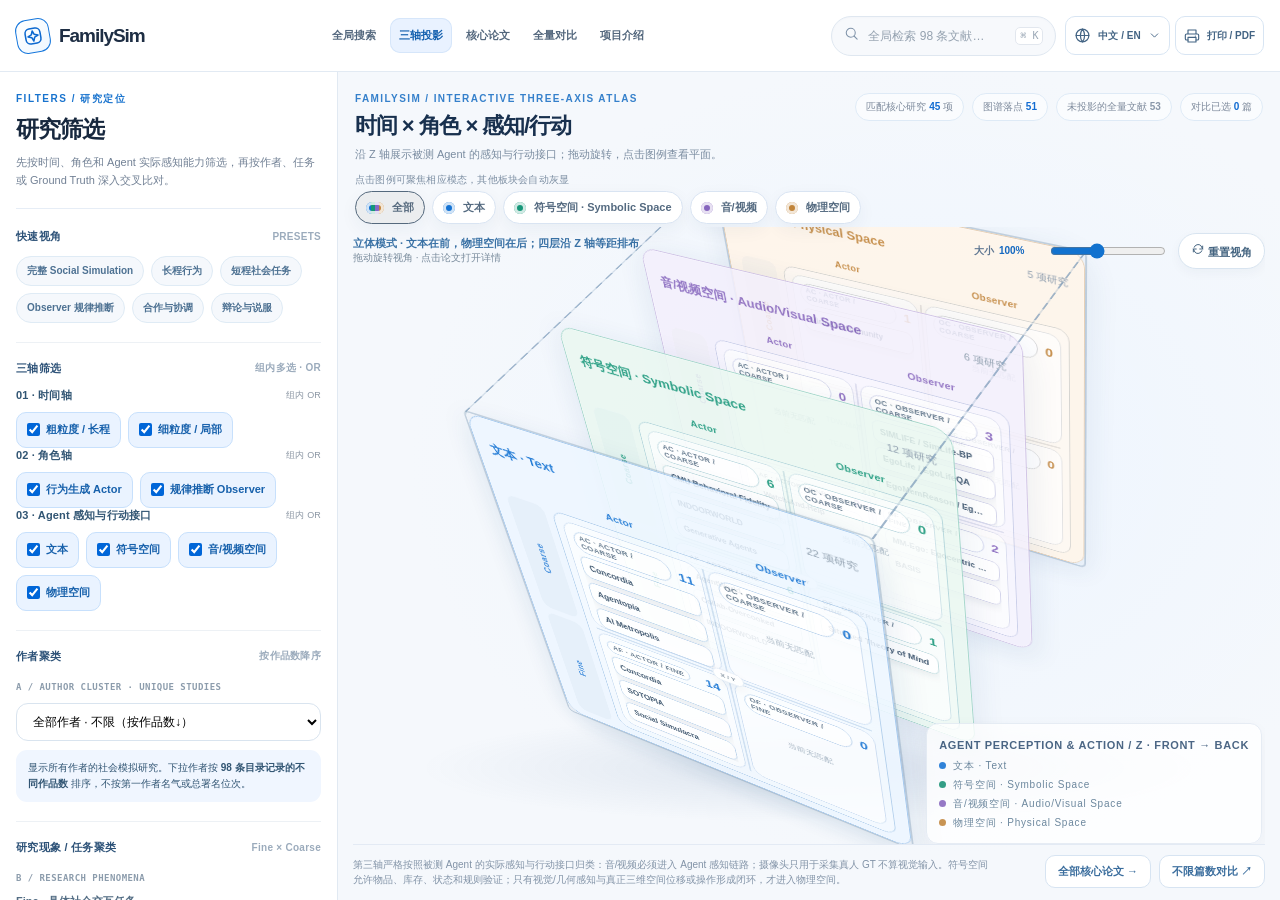
==== atlas/FamilySim_Research_Atlas_v1.0.html @ 8cab1ca6 "Publish literature atlas metadata and archived webpages" ====
<!doctype html><html lang="zh-CN"><head><meta charset="utf-8"><meta name="viewport" content="width=device-width,initial-scale=1"><meta name="description" content="FamilySim 三轴Social Simulation地图、98条文献、97条完整BibTeX、作者和任务聚类、层级对比"><title>FamilySim v1.0 · Social Simulation Three-Axis Atlas & Global Search</title><style>
:root{--bg:#f5f5f7;--paper:#fff;--ink:#17181b;--muted:#737d8b;--blue:#0066d8;--blueLight:#eaf3ff;--line:#e5eaf1;--deep:#142338;--green:#168f70;--violet:#8465bb;--amber:#c18131;--shadow:0 20px 70px rgba(24,42,76,.055);--radius:23px;--w:1240px}*{box-sizing:border-box}html{scroll-behavior:smooth}body{margin:0;color:var(--ink);background:var(--bg);font-family:-apple-system,BlinkMacSystemFont,'SF Pro Display','PingFang SC','Microsoft YaHei',Arial,sans-serif;-webkit-font-smoothing:antialiased}button,input,select{font:inherit}button{cursor:pointer}a{color:var(--blue);text-decoration:none}a:hover{text-decoration:underline}.wrap{max-width:var(--w);padding:0 26px;margin:auto}section{scroll-margin-top:85px}.navtop{height:69px;position:fixed;top:0;left:0;right:0;background:#fffffff0;backdrop-filter:blur(18px);border-bottom:1px solid #e7e9ee;z-index:60}.nav{max-width:1380px;padding:0 30px;height:100%;margin:auto;display:flex;align-items:center;gap:22px}.brand{font-size:19px;color:#1b2736;font-weight:760;letter-spacing:-.055em;display:flex;align-items:center;gap:10px;white-space:nowrap}.symbol{width:30px;height:30px;display:inline-grid;place-items:center;border:2px solid var(--blue);color:var(--blue);border-radius:10px;transform:rotate(-10deg);font-size:18px}.navlinks{display:flex;gap:22px;margin:auto}.navlinks a{font-size:12px;color:#677383;font-weight:650;white-space:nowrap}.navlinks a:hover{color:var(--blue)}.navbtn{border:1px solid #dce4ed;background:#fff;border-radius:24px;padding:10px 14px;font-size:12px;color:#476176;font-weight:700}.progress{position:absolute;bottom:0;height:2px;background:linear-gradient(90deg,var(--blue),#9a8cdb);width:0}.hero{padding:161px 0 90px;background:radial-gradient(ellipse 54% 78% at 86% 42%,#dbeaff,transparent 75%),linear-gradient(155deg,#fff,#f6f8fc 80%);overflow:hidden;position:relative}.hero:before{content:"";position:absolute;width:520px;height:520px;border:1px solid #c8dcf88c;border-radius:50%;right:-145px;top:65px;box-shadow:0 0 0 80px #dbe9fc2d,0 0 0 180px #dbe9fc17}.hero .wrap{position:relative;z-index:2}.eyebrow{font-size:11px;color:var(--blue);letter-spacing:.20em;font-weight:750;margin-bottom:28px;font-family:ui-monospace,Menlo,monospace}.eyebrow:before{content:"";display:inline-block;width:24px;height:1px;background:var(--blue);vertical-align:middle;margin-right:12px}h1{font-size:clamp(48px,6vw,79px);line-height:1.12;letter-spacing:-.067em;margin:0 0 26px;max-width:1000px}h1 span,h2 strong{color:var(--blue)}h2{font-size:clamp(32px,4vw,51px);letter-spacing:-.059em;line-height:1.18;margin:0 0 23px}h3{margin:0 0 10px;letter-spacing:-.03em}.lede{font-size:19px;color:#596474;line-height:1.9;max-width:810px}.heroactions{margin-top:31px;display:flex;align-items:center;gap:17px;flex-wrap:wrap}.primary{background:var(--blue);color:#fff!important;border:0;padding:13px 23px;border-radius:25px;font-size:13px;font-weight:700;display:inline-flex;align-items:center;gap:8px}.primary:hover{text-decoration:none;background:#0055af}.subLink{font-size:13px;font-weight:700}.chips{display:flex;gap:9px;flex-wrap:wrap;margin-top:60px}.pill{display:inline-block;background:#ffffffb8;border:1px solid #dfe6f0;border-radius:30px;padding:10px 13px;color:#69788c;font-size:11px}.pill b{color:#224367}.block{padding:100px 0}.kicker{font-size:11px;letter-spacing:.17em;color:var(--blue);font-weight:780;margin-bottom:22px}.intro{font-size:16px;line-height:1.9;color:#6b7582;max-width:980px;margin:0 0 34px}.cards3{display:grid;grid-template-columns:repeat(3,minmax(0,1fr));gap:17px}.card{background:#fff;border:1px solid #e7edf4;border-radius:23px;padding:29px;box-shadow:var(--shadow)}.card h3{font-size:20px}.card p{color:#687788;line-height:1.9;font-size:13px;margin:0}.card .big{font-size:37px;color:var(--blue);font-weight:760;letter-spacing:-.065em;margin-bottom:15px}.cap{font-size:11px;color:#8895a3;line-height:1.85}.notice{background:#eef5ff;border:1px solid #d8e8fb;padding:17px 20px;border-radius:14px;font-size:13px;color:#49617a;line-height:1.95}.notice b{color:#1d548b}.work{background:#fff;border:1px solid #e4eaf2;border-radius:24px;padding:24px;box-shadow:var(--shadow)}.toolbar{display:flex;gap:9px;flex-wrap:wrap;align-items:center}.smallbtn{background:#f0f6ff;color:#235d99;border:1px solid #dceaff;padding:9px 12px;border-radius:10px;font-size:11px;font-weight:750}.smallbtn:hover{background:#deedff}.smallbtn.selected{background:#e6f6ee;border-color:#bce7d3;color:#137751}.search{border:1px solid #d9e4ef;background:white;border-radius:12px;padding:12px 15px;min-width:180px;flex:1;color:#29435f;font-size:13px}.select{background:#fff;border:1px solid #d9e4ef;border-radius:12px;padding:11px;font-size:12px;max-width:260px}.controlRow{display:grid;grid-template-columns:repeat(3,minmax(0,1fr));gap:14px;margin:17px 0}.axisGroup{border:1px solid #e3e9f0;border-radius:16px;background:#fbfcff;padding:16px}.axisGroup h4{font-size:12px;color:#315573;letter-spacing:.015em;margin:0 0 12px;display:flex;justify-content:space-between;align-items:center}.axisGroup h4 small{font-weight:500;color:#8b96a3;font-size:10px}.checks{display:flex;flex-wrap:wrap;gap:8px}.checkLabel{display:inline-flex;align-items:center;gap:6px;border:1px solid #dfe8f1;background:#fff;border-radius:10px;padding:10px 11px;font-size:11px;color:#596b80;cursor:pointer;user-select:none;white-space:nowrap}.checkLabel:has(input:checked){background:#eaf3ff;color:#1761ac;border-color:#c7e0fc;font-weight:700}.checkLabel input{accent-color:var(--blue);margin:0}.tinyInfo{font-size:11px;color:#8292a2;line-height:1.8}.status{display:flex;flex-wrap:wrap;gap:19px;margin:14px 0;color:#7d8a9c;font-size:12px}.status b{color:var(--blue)}.matrixTitle{display:flex;justify-content:space-between;gap:15px;align-items:flex-end;flex-wrap:wrap;margin:32px 0 12px}.matrixTitle h3{font-size:21px;margin:0}.legend{font-size:11px;display:flex;gap:14px;flex-wrap:wrap;color:#748699}.mark{width:8px;height:8px;display:inline-block;border-radius:50%;vertical-align:middle;margin-right:5px}.modalityGrid{display:grid;grid-template-columns:repeat(3,minmax(0,1fr));gap:13px}.layer{background:#f8fbff;border:1px solid #e1eaf4;border-radius:18px;padding:13px;min-width:0}.layer[data-layer="text"]{--layerColor:#1372d3;--layerLight:#eaf4ff}.layer[data-layer="spatial"]{--layerColor:#179174;--layerLight:#eaf8f2}.layer[data-layer="av"]{--layerColor:#8665bd;--layerLight:#f1edfa}.layer.off{opacity:.38}.layerHead{display:flex;gap:12px;align-items:center;justify-content:space-between;margin:2px 1px 10px}.layerHead b{font-size:13px;color:#304b65}.layerHead small{font-size:10px;color:#8394a5}.board{display:grid;grid-template-columns:repeat(2,minmax(0,1fr));gap:8px}.cell{min-width:0;min-height:178px;border:1px solid #e3ebf5;border-radius:12px;background:#fff;padding:10px;display:flex;flex-direction:column;gap:6px;transition:.2s}.cell.muted{opacity:.32}.cellHead{display:flex;align-items:center;justify-content:space-between;gap:7px;margin-bottom:4px}.cellHead span{color:#75899d;font-size:10px;font-weight:700}.cellHead b{color:var(--layerColor);font-size:16px}.paperPills{display:flex;flex-wrap:wrap;gap:5px;align-content:flex-start}.paperDot{background:var(--layerLight);border:1px solid color-mix(in srgb,var(--layerColor) 18%,white);border-radius:8px;color:var(--layerColor);font-size:10px;padding:6px 8px;font-weight:700;max-width:100%;overflow:hidden;text-overflow:ellipsis;white-space:nowrap;text-align:left}.paperDot:hover{box-shadow:0 2px 9px #0001;filter:brightness(.96)}.moreDot{background:#f3f6fa;border:1px dashed #cfdae5;color:#6d8396}.cellEmpty{font-size:10px;color:#a2aebd;line-height:1.7;margin-top:19px;text-align:center}.axisFoot{color:#8b98a6;font-size:11px;line-height:1.85;margin-top:13px}.cardsGrid{display:grid;grid-template-columns:repeat(3,minmax(0,1fr));gap:13px;margin-top:20px}.paperCard{background:#fff;border:1px solid #e3eaf1;border-radius:17px;padding:20px;display:flex;flex-direction:column;gap:11px;min-width:0;transition:.2s}.paperCard:hover{border-color:#a4c7ee;transform:translateY(-2px);box-shadow:0 10px 28px #20416b0a}.paperCard h3{font-size:17px;line-height:1.4;overflow-wrap:anywhere;margin:0}.paperCard p{font-size:12px;color:#6d7c8a;line-height:1.85;margin:0}.paperTop{display:flex;justify-content:space-between;gap:10px;align-items:center}.venue{font-size:10px;color:#96a0ab}.tag{font-size:10px;border-radius:20px;padding:5px 9px;background:#e9f4ff;color:#1765b9;font-weight:710}.tag.green{background:#e8f7f0;color:#128665}.tag.purple{background:#f0ebfc;color:#7959af}.tag.grey{background:#f0f2f4;color:#7e8893}.tag.amber{background:#fff4e3;color:#986719}.tagLine{display:flex;flex-wrap:wrap;gap:6px}.paperMeta{font-size:11px;color:#617992;line-height:1.8}.cardActions{display:flex;gap:8px;flex-wrap:wrap;margin-top:auto;padding-top:12px;border-top:1px solid #ebf0f5}.empty{padding:29px;color:#8d99a6;text-align:center}.compareSlots{display:flex;flex-wrap:wrap;gap:8px;margin:15px 0}.slot{background:#eaf3ff;color:#1e65b4;font-size:11px;font-weight:700;padding:9px 12px;border-radius:20px}.slot button{border:0;background:transparent;font-size:14px;color:#1e65b4;padding:0 0 0 6px}.dimbar{display:flex;gap:7px;flex-wrap:wrap;margin:13px 0}.dimbar label{border:1px solid #e2e8ef;background:#fff;padding:9px;border-radius:9px;font-size:11px;color:#566878}.dimbar input{accent-color:var(--blue)}.scrollTable{overflow:auto;border:1px solid #e1eaf3;background:#fff;border-radius:17px;max-height:620px}.compareTable{border-collapse:separate;border-spacing:0;font-size:12px;line-height:1.9;min-width:100%}.compareTable th,.compareTable td{border-bottom:1px solid #e9edf4;border-right:1px solid #edf1f6;min-width:235px;max-width:350px;padding:15px;vertical-align:top;text-align:left;white-space:pre-wrap;overflow-wrap:anywhere}.compareTable th{background:#eff5ff;position:sticky;top:0;color:#1c5288;z-index:2}.compareTable th:first-child,.compareTable td:first-child{position:sticky;left:0;min-width:122px;max-width:140px;background:#f8fafd;color:#466078;font-weight:750;z-index:3}.compareTable th:first-child{z-index:5;background:#eaf2ff}.dark{background:#132031;color:#f6f9fe}.dark h2 strong{color:#87bfff}.dark .kicker{color:#83baff}.dark .intro{color:#aebed0}.darkGrid{display:grid;grid-template-columns:repeat(3,1fr);gap:15px}.darkBox{padding:27px;background:#1c2d42;border:1px solid #38516f;border-radius:19px}.darkBox h3{font-size:19px;color:#f0f8ff}.darkBox p{color:#b2c0d3;font-size:12px;line-height:1.95}.dark .notice{margin-top:21px;background:#1c3149;border-color:#385879;color:#d7e8ff}.dark .notice b{color:#d7edff}.footer{padding:28px 0 45px;border-top:1px solid #e1e6ec;color:#8391a0;font-size:11px;display:flex;justify-content:space-between;gap:20px}.modal{position:fixed;inset:0;z-index:100;display:none;align-items:center;justify-content:center;background:#102039bd;padding:18px}.modal.open{display:flex}.dialog{position:relative;width:min(920px,100%);max-height:90vh;overflow-y:auto;border-radius:23px;background:#fff;box-shadow:0 25px 90px #0004;padding:32px}.close{border:0;border-radius:50%;background:#eef3f9;width:39px;height:39px;position:sticky;top:0;float:right;z-index:2}.dialogHero{background:linear-gradient(135deg,#edf5ff,#fbfdff);border:1px solid #dbe9fb;padding:23px;border-radius:17px;margin:20px 0}.dialogHero h3{font-size:25px;line-height:1.4;max-width:740px}.dialogHero p{font-size:13px;color:#45627e;line-height:1.9;margin:0}.detailGrid{display:grid;grid-template-columns:repeat(2,minmax(0,1fr));gap:11px}.detailBox{border:1px solid #e5eaf1;background:#fafcff;border-radius:12px;padding:18px}.detailBox b{color:#2167a9;font-size:11px}.detailBox p{font-size:12px;color:#5b6d80;line-height:1.9;margin:7px 0 0;white-space:pre-line}.detailLinks{display:flex;gap:13px;flex-wrap:wrap;font-size:13px;font-weight:700;margin-top:22px}.rowline{display:flex;gap:8px;flex-wrap:wrap}.call{border-left:3px solid var(--blue);padding:13px 16px;background:#eff6ff;border-radius:0 10px 10px 0;line-height:1.85;font-size:13px;color:#355d85;margin:15px 0}.auxGrid{display:grid;grid-template-columns:repeat(4,minmax(0,1fr));gap:9px}.auxCard{border:1px solid #e0e7f0;background:#fff;border-radius:13px;padding:15px;text-align:left;min-width:0}.auxCard b{font-size:12px;color:#344d66;display:block;line-height:1.55}.auxCard small{font-size:10px;color:#8d99a6;line-height:1.6;display:block;margin-top:7px}.auxCard:hover{border-color:#a5c8f0;background:#f4f9ff}@media(max-width:1100px){.modalityGrid{grid-template-columns:1fr 1fr}.layer:last-child{grid-column:1 / -1}.cardsGrid{grid-template-columns:1fr 1fr}.auxGrid{grid-template-columns:repeat(3,1fr)}}@media(max-width:760px){.navlinks{display:none}.nav{padding:0 16px;gap:8px}.brand{font-size:17px}.navbtn{margin-left:auto;padding:8px 10px}.hero{padding:125px 0 70px}.lede{font-size:15px}.block{padding:68px 0}.wrap{padding:0 18px}.cards3,.controlRow,.darkGrid{grid-template-columns:1fr}.modalityGrid,.cardsGrid,.detailGrid{grid-template-columns:1fr}.layer:last-child{grid-column:auto}.auxGrid{grid-template-columns:1fr 1fr}.work{padding:15px}.cell{min-height:150px}.dialog{padding:19px}}@media(max-width:480px){.auxGrid{grid-template-columns:1fr}.board{gap:5px}.cell{padding:7px}.checkLabel{padding:9px 7px;font-size:10px}}@media print{.navtop,.heroactions,.toolbar,.controlRow,.cardActions,.dimbar,.modal,.auxGrid{display:none!important}.hero{padding:25px 0!important}.block{padding:23px 0!important}.work{box-shadow:none}.modalityGrid{grid-template-columns:repeat(3,1fr)}.cardsGrid{grid-template-columns:repeat(3,1fr)}.paperCard{break-inside:avoid}.scrollTable{max-height:none}body{-webkit-print-color-adjust:exact;print-color-adjust:exact}}

/* v2 — paper-specific misclassification / interpretation review */
.pitfallToggle{display:inline-flex;gap:7px;align-items:center;padding:10px 12px;border-radius:11px;font-size:11px;font-weight:740;background:#fff9ed;border:1px solid #efd9ad;color:#7a5925;cursor:pointer;user-select:none}.pitfallToggle input{accent-color:#b7852d}.pitfallCard{background:#fffcf6;border:1px solid #f1e4c7;border-left:3px solid #c69848;border-radius:11px;padding:12px 13px;line-height:1.7;font-size:11.5px;color:#775e38}.pitfallCard b{display:block;color:#946521;font-size:10.5px;letter-spacing:.01em;margin-bottom:5px}.pitfallCard .correct{margin-top:7px;padding-top:7px;border-top:1px dashed #ecdcbf;color:#4c7766}.pitfallCard .correct strong{color:#1c785b}.warnMark{font-size:11px;color:#a6741e;font-weight:800;margin-left:4px}.warnHeader{background:#fff9ed;border:1px solid #ebd8b6;padding:22px;border-radius:17px;margin:12px 0 20px}.warnHeader h4{margin:0 0 12px;font-size:13px;letter-spacing:.02em;color:#a16e19}.warnHeader .misread{font-size:13px;color:#755b36;line-height:1.88;margin-bottom:11px}.warnHeader .realread{font-size:13px;color:#276e56;line-height:1.9;border-top:1px solid #efdcbc;padding-top:10px}.warnHeader b{color:#825f27}.warnHeader .realread b{color:#216f51}.pitfallKey{font-size:10px;color:#9c752c;background:#fff3df;border:1px solid #ecd8b2;border-radius:7px;padding:5px 7px;display:inline-flex;align-items:center;font-weight:720}.paperDot.warnOn{border-style:dashed}.misclassGuide{margin-top:17px;padding:19px;border:1px solid #e9ddb9;background:#fffcf5;border-radius:15px}.misclassGuide h3{font-size:13px;color:#8d6325;margin:0 0 11px}.misclassGuide p{color:#826842;font-size:12px;line-height:1.9;margin:0}.riskRuleList{display:grid;grid-template-columns:repeat(3,minmax(0,1fr));gap:8px;margin:15px 0}.riskRule{background:#fff;border:1px solid #f1e4cc;padding:11px;border-radius:11px;color:#695a3a;font-size:11px;line-height:1.8}.riskRule b{display:block;color:#a06f2c;margin-bottom:5px}.riskDim{color:#a06f2c;font-size:10px;font-weight:700}.warnTiny{font-size:10px;color:#a6741e}.compareTable tr.warnRow td{background:#fffdf7;color:#836037}.is-quiet-warning .pitfallCard,.is-quiet-warning .warnHeader,.is-quiet-warning .warnMark,.is-quiet-warning .warnTiny{display:none!important}@media(max-width:850px){.riskRuleList{grid-template-columns:1fr}.pitfallToggle{width:100%}.warnHeader{padding:15px}}@media print{.pitfallToggle{display:none!important}.pitfallCard,.warnHeader{break-inside:avoid}}

/* V3 additions: visual DNA inherited from user reference atlas (SF-style light editorial + blue). */
.navsub{font-size:11px;font-weight:500;color:#98a6b5;letter-spacing:0}.heroMeta{margin-top:65px;display:flex;gap:10px;flex-wrap:wrap}.metaPill{font-size:11px;border:1px solid #e1e8f2;background:#ffffffbd;padding:10px 14px;color:#617389;border-radius:30px}.metaPill b{color:#1267c2}.hero h1{max-width:1090px}.eyetag{font:760 10px ui-monospace,Consolas,monospace;letter-spacing:.12em;color:#2676c6}.clusterRow{display:grid;grid-template-columns:1fr 1fr;gap:17px;margin:20px 0}.clusterPanel{border-radius:21px;background:linear-gradient(155deg,#fff,#f7fbff);border:1px solid #d9e7f6;padding:24px;min-width:0}.clusterPanel h3{font-size:20px;color:#203c5c;margin:9px 0 8px}.clusterPanel p{font-size:12px;line-height:1.8;color:#738295;margin:0 0 16px}.clusterHead{min-height:107px}.clusterPanel .wideSelect{width:100%;min-width:0;max-width:none}.clusterSummary{font-size:12px;line-height:1.65;color:#315573;margin:15px 0;background:#edf5ff;border-radius:11px;padding:12px 14px;min-height:52px}.authorItems{display:flex;flex-wrap:wrap;gap:7px;max-height:160px;overflow:auto}.authorChip{border:1px solid #d9e6f5;border-radius:12px;background:#fff;padding:9px 11px;font-size:11px;color:#386188;display:flex;align-items:center;gap:7px;line-height:1.5;text-align:left}.authorChip.mapEntry{background:#edf5ff;border-color:#c8ddf8;color:#185eaf}.authorChip small{color:#8e9aab}.authorChip:hover{border-color:#88b6ea;background:#f4f9ff}.taskSel{margin-bottom:12px}.taskSel label{font-size:11px;color:#46749f;font-weight:750;display:block;margin-bottom:8px}.taskSel select{width:100%;max-width:none}.clusterPanel .microHint{font-size:11px;color:#8993a3;line-height:1.7;margin:8px 0 12px}.topicSummary{display:flex;flex-wrap:wrap;gap:5px}.topicBadge{font-size:10px;font-weight:700;color:#366c9d;padding:6px 9px;background:#e7f2ff;border-radius:40px}.toolBarExtra{margin-top:13px}.work{overflow:visible}.modalityGrid{display:grid;grid-template-columns:repeat(2,minmax(0,1fr));gap:14px}.layer{min-width:0}.layer .layerHead{min-height:40px}.layer.off{opacity:.34}.cellHead{gap:8px}.paperPills{min-height:100px}.paperDot{max-width:100%;overflow:hidden;text-overflow:ellipsis}.authorMark{display:inline-block;color:#1168d0;font-size:9px;margin-left:3px}.emptyFilters{color:#8597aa;padding:20px}.libraryText{font-size:12px;line-height:1.8;color:#607183}.paperCard .authorMini{font-size:10px;color:#8090a3;white-space:nowrap;overflow:hidden;text-overflow:ellipsis;max-width:100%}.paperCard .topicMini{display:flex;gap:5px;flex-wrap:wrap}.paperCard .topicMini em{font-size:10px;color:#355f88;background:#f1f7ff;border-radius:8px;padding:4px 7px;font-style:normal}.paperCard .paperMeta{font-size:11px}.compareChooser{background:#fff;border:1px solid #dce5f2;border-radius:22px;padding:25px;box-shadow:var(--shadow)}.chooserIntro{display:flex;justify-content:space-between;align-items:center;gap:13px;margin-bottom:19px}.chooserIntro h3{margin:8px 0 0;font-size:21px}.counterBubble{font:750 10px ui-monospace,monospace;color:#356ba7;background:#eaf3ff;border-radius:18px;padding:8px 11px;white-space:nowrap}.cascadeGrid{display:grid;grid-template-columns:1.02fr 1.03fr 1.5fr;gap:12px}.cascadeUnit{background:#f8fbff;border:1px solid #e1ecf8;border-radius:15px;padding:14px;min-width:0}.cascadeUnit label{font-size:12px;font-weight:740;color:#355473;display:block;margin-bottom:10px}.cascadeUnit label span{color:#0e71d2;font-family:ui-monospace,monospace;padding-right:7px}.cascadeUnit select{width:100%;max-width:none;min-width:0}.chooserBottom{display:flex;gap:9px;margin:15px 0}.chooserBottom .search{min-width:120px;flex:1}.chooserBottom button{white-space:nowrap}.candidateList{display:grid;grid-template-columns:repeat(2,minmax(0,1fr));gap:9px;margin-top:15px;max-height:235px;overflow:auto}.candidate{display:flex;align-items:center;gap:10px;justify-content:space-between;border:1px solid #e5edf6;border-radius:12px;padding:12px 13px;background:#fafcff;min-width:0}.candidate:hover{border-color:#b7d5f9}.candidate b{font-size:11px;color:#2b435c;display:block;line-height:1.45}.candidate small{font-size:10px;color:#8494a3}.candidate button{flex:0 0 auto;white-space:nowrap}.candidate .taken{color:#1a8b70}.compareChooser .microHint{font-size:11px;color:#8a98a6;line-height:1.85;margin:12px 0 0}.compareSlots{margin:15px 0}.compareTable th:first-child{position:sticky;left:0;background:#eef5fd;z-index:3;min-width:150px}.compareTable td:first-child{position:sticky;left:0;background:#f7fbff;z-index:2;min-width:150px;font-weight:700;color:#31547a}.compareTable th{min-width:245px}.compareTable td{white-space:pre-line;min-width:245px}.compareTable .bibKey{font:600 10px ui-monospace,monospace;color:#6283a8}.notice{line-height:1.85}.footerline{padding:27px 0 55px;border-top:1px solid #e1e5eb;display:flex;gap:15px;justify-content:space-between;color:#8191a1;font-size:11px}.modalDialog .detailGrid{grid-template-columns:repeat(2,minmax(0,1fr))}.bibBox{border-radius:12px;background:#111f2f;color:#dceafa;font-size:10px;line-height:1.6;padding:17px;white-space:pre-wrap;word-break:break-word;max-height:245px;overflow:auto;margin-top:12px}.dialogHero h3{font-size:28px}.bibTop{display:flex;align-items:center;justify-content:space-between;gap:10px;margin-top:21px}.bibTop h4{margin:0;font-size:14px}.typeLabel{font-size:11px;font-weight:700;color:#3077ba}.topicInModal{display:flex;flex-wrap:wrap;gap:6px;margin:15px 0}.status b{color:#116bd1}#libraryGrid .paperCard{display:flex;flex-direction:column}.cardActions{margin-top:auto}.select:focus-visible,.search:focus-visible,button:focus-visible,a:focus-visible{outline:3px solid #a2c9ff;outline-offset:3px}.empty{padding:28px;color:#8a99aa;line-height:1.8;font-size:13px}.footerline span{text-align:right}.linkButton{background:transparent;border:none;color:#126cca;text-decoration:underline;font-size:11px;cursor:pointer}.miniClass{color:#6d87a1;font-size:11px}.noPlot{font-style:italic;color:#8997a7;font-size:11px}
@media (max-width:950px){.clusterRow{grid-template-columns:1fr}.clusterHead{min-height:0}.cascadeGrid{grid-template-columns:1fr}.candidateList{grid-template-columns:1fr}.navlinks{gap:9px}.navlinks a{font-size:11px}}
@media(max-width:750px){.modalityGrid{grid-template-columns:1fr}.clusterPanel{padding:17px}.compareChooser{padding:16px}.chooserBottom{flex-direction:column}.candidateList{max-height:370px}.heroMeta{margin-top:40px}.footerline{display:block}.footerline span{display:block;text-align:left;margin-top:10px}.navsub{display:none}.modalDialog .detailGrid{grid-template-columns:1fr}}
@media print{.clusterRow,.toolbar,.cascadeGrid,.chooserBottom,.candidateList,.cardActions,.navtop,.heroactions{display:none!important}.modalityGrid{grid-template-columns:repeat(2,1fr)}.layer,.paperCard,.card{break-inside:avoid}.work,.compareChooser{box-shadow:none!important}.compareTable th,.compareTable td{font-size:9px}}

/* v4 safeguards, accessibility and provenance */
.paperDot:focus-visible,.authorChip:focus-visible{outline:3px solid #82b5ef;outline-offset:2px}
.bibBox{tab-size:2}.axisFoot{line-height:1.85}.modalDialog{scrollbar-gutter:stable}
@media(max-width:700px){.compareTable th,.compareTable td{min-width:210px}.modalDialog{width:100%}}
</style><style id="atlas-dashboard-layout">/* FamilySim v1.0: App-shell, sidebar / cube workspace, global search. All data comes from v1.0 embedded JSON. */
:root{--appnav:72px;--sidebarWidth:360px;--appBlue:#176ccc}
html,body{height:100%;overflow:hidden}
body{background:#f3f6fa}
.navtop{height:var(--appnav);background:#fffffff4;backdrop-filter:blur(16px);border-bottom:1px solid #e2eaf3;z-index:90}
.navtop .nav{max-width:none;width:100%;padding:0 24px;gap:22px}
.navtop .brand{font-size:19px;letter-spacing:-.055em;gap:9px}
.navtop .navsub{color:#8393a4;font-size:11px;letter-spacing:0;font-weight:550}
.navtop .navlinks{margin:0 auto;display:flex;align-items:center;gap:5px;min-width:0}
.navtop .navlinks a{padding:11px 13px;border-radius:10px;transition:background .16s,color .16s;color:#53677d;font-size:12px;font-weight:700;text-decoration:none;white-space:nowrap}
.navtop .navlinks a:hover{background:#f2f6fb;color:#0e5fb8}
.navtop .navlinks a.active{background:#e9f2ff;color:#125fae;box-shadow:inset 0 0 0 1px #d6e6fa}
.navtop .progress{display:none}
.nav-search-shell{flex:0 1 275px;min-width:175px;height:40px;border:1px solid #dfE7f0;background:#f7f9fc;border-radius:21px;display:flex;align-items:center;gap:9px;padding:0 12px;transition:all .2s;box-shadow:inset 0 1px 2px #12345205}
.nav-search-shell:focus-within{background:white;box-shadow:0 0 0 4px rgba(23,108,204,.09);border-color:#9fc6f6}
.nav-search-symbol{font-size:16px;flex:0 0 auto;color:#8194aa}
#navGlobalSearch{appearance:none;border:0;background:transparent;outline:none;width:100%;font-size:12px;color:#233f5e;padding:0;min-width:0}
#navGlobalSearch::placeholder{color:#94a1af}
.search-shortcut{font-family:ui-monospace,Menlo,monospace;border:1px solid #e2e7ee;border-radius:5px;padding:2px 4px;line-height:1.2;font-size:10px;color:#9ba8b6;background:#fff;white-space:nowrap}
.navtop .navbtn{padding:9px 12px;white-space:nowrap;font-size:11px}
.appMain{height:calc(100dvh - var(--appnav));margin-top:var(--appnav);overflow:hidden;position:relative}
.appMain>section,.appMain>.appPage{display:none!important}
.appMain>.appPage.activePage{display:block!important;height:100%;min-height:0;overflow-y:auto;scrollbar-width:thin;scrollbar-color:#cbd9e9 transparent}
.appMain>#atlas.activePage{display:grid!important;grid-template-columns:minmax(320px,var(--sidebarWidth)) minmax(0,1fr);overflow:hidden;padding:0!important;margin:0!important;background:#f5f8fc!important}
.appMain #atlas>.wrap{max-width:none;padding:0;margin:0}
#atlas .atlasSidebar{min-height:0;overflow-y:auto;overscroll-behavior:contain;background:#fff;border-right:1px solid #e1e9f2;padding:23px 22px 32px;scrollbar-color:#d2deeb transparent;scrollbar-width:thin;position:relative;z-index:3}
#atlas .sidebarIntro{border-bottom:1px solid #e6edf6;padding-bottom:18px;margin-bottom:20px}
#atlas .sidebarEyebrow{font-size:10px;letter-spacing:.15em;font-weight:850;color:#1873ce;margin-bottom:10px}
#atlas .sidebarIntro h2{font-size:23px;line-height:1.2;letter-spacing:-.04em;margin:0 0 9px;color:#17283e}
#atlas .sidebarIntro p{color:#728195;line-height:1.7;font-size:11px;margin:0}
#atlas .filterGroup{padding:0 0 19px;margin:0 0 18px;border-bottom:1px solid #edf1f5;min-width:0}
#atlas .filterGroup h3{font-size:11px;text-transform:none;letter-spacing:.025em;color:#2d5278;font-weight:830;margin:0 0 12px;display:flex;justify-content:space-between;gap:8px;align-items:center}
#atlas .filterGroup h3 span{color:#9babbc;font-weight:650;font-size:10px}
#atlas .axisGroup{padding:0;background:transparent;border:0;border-radius:0;min-width:0;margin:0}
#atlas .axisGroup h4{margin-bottom:9px;font-size:11px;font-weight:800}
#atlas .axisGroup h4 small{font-size:9px}
#atlas .controlRow{display:flex;flex-direction:column;gap:18px;margin:0}
#atlas .checks{gap:7px}
#atlas .checkLabel{padding:9px 10px;white-space:normal;font-size:11px;border-radius:10px;line-height:1.45}
#atlas .filterGroup .select,#atlas .filterGroup .search{width:100%;min-width:0;max-width:none;padding:10px 12px;font-size:12px}
#atlas .atlasSidebar .clusterPanel,#atlas .atlasSidebar .taskPanel{padding:0!important;background:transparent;border:0;border-radius:0;box-shadow:none}
#atlas .atlasSidebar .clusterHead{min-height:0;margin:0 0 9px}
#atlas .atlasSidebar .clusterHead h3,#atlas .atlasSidebar .clusterHead p{display:none}
#atlas .atlasSidebar .clusterHead .eyetag{color:#8c9cac;letter-spacing:.05em;font-size:9px}
#atlas .atlasSidebar #authorSummary{font-size:10px;line-height:1.6;min-height:0;background:#f0f6ff;margin:9px 0 0;padding:10px 12px}
#atlas .atlasSidebar #authorItems{display:none}
#atlas .atlasSidebar .taskSel{margin:0 0 12px}
#atlas .atlasSidebar .taskSel label{color:#536d84;font-size:11px;font-weight:700;display:block;margin-bottom:6px}
#atlas .atlasSidebar #topicSummary{font-size:10px;line-height:1.6}
#atlas .atlasSidebar .microHint{margin:4px 0 8px;font-size:10px;line-height:1.65;color:#8b9bad}
#atlas .sidePresets{display:flex;flex-wrap:wrap;gap:7px}
#atlas .sidePresets .smallbtn{background:#f5f8fc;color:#4d7192;border-color:#dfebf5;font-size:10px;padding:7px 10px;border-radius:999px}
#atlas .sidePresets .smallbtn:hover{background:#e9f3ff;color:#1465b8}
#atlas .sidebarBottom{display:flex;gap:9px;flex-direction:column;align-items:stretch}
#atlas .sidebarBottom .pitfallToggle{font-size:11px;color:#627a90}
#atlas .sidebarSearch{display:flex;gap:8px}
#atlas .sidebarSearch .search{flex:1}
#atlas .sideFooter{font-size:10px;color:#98a5b3;line-height:1.8;margin-top:10px}
#atlas .sideCompactButton{width:100%;border:1px dashed #caddeb;background:#f8fbff;color:#54728e;font-size:11px;padding:9px;border-radius:11px;font-weight:750;cursor:pointer}
#atlas .advancedInner{margin-top:14px}
#atlas .atlasViewer{display:flex;flex-direction:column;min-width:0;min-height:0;padding:20px 24px 15px;position:relative;overflow:hidden;background:radial-gradient(ellipse 70% 63% at 61% 47%,#edf5ff,transparent 76%),#f5f8fc}
#atlas .viewerHeader{display:flex;align-items:flex-start;justify-content:space-between;gap:12px;flex-wrap:wrap;z-index:8;position:relative;padding:2px 2px 10px}
#atlas .viewerTitle .sidebarEyebrow{font-size:10px;color:#3580cb;font-weight:850;letter-spacing:.14em;margin-bottom:9px}
#atlas .viewerTitle h2{font-size:22px;letter-spacing:-.05em;line-height:1.15;margin:0 0 8px;color:#18304e;font-weight:780}
#atlas .viewerTitle p{margin:0;color:#7a8ca0;font-size:11px;line-height:1.55}
#atlas .viewerHeader .status{margin:0;gap:8px}
#atlas .viewerHeader .status span{border:1px solid #deeaf6;background:#fff8;font-size:10px;border-radius:999px;padding:6px 10px;white-space:nowrap}
#atlas .viewerHeader .status #outside{color:#8a98aa}
#atlas .viewerSub{display:flex;gap:10px;align-items:center;justify-content:space-between;flex-wrap:wrap;margin:0 2px 3px;position:relative;z-index:7}
#atlas .viewerSub .matrixTitle{margin:0;display:flex;gap:8px;align-items:center}
#atlas .viewerSub .matrixTitle h3{display:none}
#atlas .legendWrap{align-items:flex-start!important;gap:4px}
#atlas .legendHint{font-size:10px}
#atlas .legend{gap:7px}
#atlas .legendBtn{padding:8px 10px;font-size:11px}
#atlas .appCubeMain{flex:1;min-height:0;overflow:hidden;display:flex;flex-direction:column}
#atlas #layers{flex:1;min-height:0;margin:0!important}
#atlas #layers .cubeStage{height:100%;min-height:0!important;display:flex;flex-direction:column}
#atlas #layers .cubeStage.flat{min-height:0!important}
#atlas #layers .cubeViewport,#atlas #layers .flat .cubeViewport{height:auto!important;flex:1;min-height:0}
#atlas #layers .cubeOrbit{--cube-size:min(505px, 43vw, calc(100dvh - 280px));top:50%}
#atlas #layers .flat .cubeOrbit{--cube-size:min(625px, 47vw, calc(100dvh - 255px));top:50%}
#atlas #layers .flat.isSettled .cubeOrbit{top:calc(50% - var(--cube-size)/2)!important}
#atlas #layers .cubeFloor{bottom:4px;height:120px}
#atlas #layers .stageCaption{padding:5px 0 7px;min-height:49px}
#atlas #layers .stageState{font-size:11px}
#atlas #layers .stageInstruction{font-size:10px}
#atlas #layers .zHint{bottom:0;right:3px;opacity:.86}
#atlas .viewerFoot{border-top:1px solid #e3eaf4;padding:10px 0 0;display:flex;align-items:center;justify-content:space-between;flex-wrap:wrap;gap:10px;position:relative;z-index:6}
#atlas .viewerFoot .axisFoot{font-size:10px;color:#8293a7;line-height:1.5;margin:0;max-width:66%}
#atlas .viewerFoot .viewerLinks{display:flex;gap:8px}
#atlas .viewerFoot button{font-size:11px;border:1px solid #d7e4f2;background:#fff;padding:8px 12px;border-radius:10px;color:#3a6d9d;cursor:pointer;font-weight:750}
#atlas .viewerFoot button:hover{background:#eaf4ff}
#atlas .mobileFilterTrigger,#atlas .closeSidebar,#sidebarBackdrop{display:none}
/* Secondary pages scroll within their individual view, not along a single document. */
.appMain>.appPage:not(#atlas){padding:0 0 45px!important;min-height:0}
.appMain>.appPage:not(#atlas)>.wrap{max-width:1340px;padding:43px 30px 65px}
.appMain>.appPage:not(#atlas) h2{font-size:clamp(32px,4vw,49px);line-height:1.2;letter-spacing:-.055em}
.appMain>.appPage:not(#atlas) .intro{max-width:960px;font-size:15px}
.appMain>#overview{padding:0!important}
.appMain>#overview .wrap{max-width:1160px;padding:70px 30px}
#overview .heroactions a{font-size:13px}
.appMain .pageTopMini{margin-bottom:10px;font-size:11px;color:#2774c5;letter-spacing:.14em;font-weight:800}
/* Search: large, Google-like central input and information-dense but quiet result cards. */
#globalSearch{background:radial-gradient(ellipse 56% 44% at 50% 0%,#e7f1ff,transparent),#f7f9fc;padding:0!important}
#globalSearch>.searchContainer{max-width:1140px;margin:auto;padding:clamp(38px,8vh,90px) 24px 85px}
.globalHero{text-align:center;max-width:880px;margin:0 auto 25px;transition:margin .2s}
.globalWordmark{font-weight:800;font-size:clamp(36px,5vw,60px);letter-spacing:-.07em;line-height:1.2;color:#162a42}
.globalWordmark span{color:#1b75cf}
.globalHero p{color:#7c8da0;line-height:1.85;font-size:14px;max-width:650px;margin:12px auto 0}
.globalInputRow{margin:25px auto 10px;display:flex;align-items:center;gap:12px;height:65px;border-radius:999px;background:#fff;border:1px solid #dae5f2;box-shadow:0 13px 45px rgba(31,70,117,.1);padding:0 17px 0 22px;max-width:850px;transition:.18s}
.globalInputRow:focus-within{border-color:#a3c9f5;box-shadow:0 15px 50px rgba(31,87,146,.15)}
.globalInputRow .gicon{font-size:20px;color:#8ca2b9}
#globalInput{flex:1;min-width:0;border:0;outline:none;background:transparent;color:#203a54;font-size:16px;padding:0}
#globalInput::placeholder{color:#a4afbd}
#clearGlobal{border:0;background:transparent;color:#a2afbd;padding:7px 10px;font-size:21px;cursor:pointer}
#searchSubmit{border:0;background:#1370d3;color:white;border-radius:999px;font-size:12px;font-weight:750;padding:12px 19px;cursor:pointer}
#searchSubmit:hover{background:#0a5db6}
.searchScopeHint{margin:14px auto 0;font-size:11px;color:#96a4b4;line-height:1.6}
.searchSuggestion{display:flex;align-items:center;gap:9px;justify-content:center;flex-wrap:wrap;margin:23px auto 8px}
.searchSuggestion button{background:#fff;color:#63809f;border:1px solid #dfE8f2;font-size:11px;border-radius:999px;padding:9px 14px;font-weight:700;cursor:pointer;box-shadow:0 4px 12px #14385907}
.searchSuggestion button:hover{background:#ebf4ff;color:#1a6abc}
#globalSearch.hasQuery .searchContainer{padding-top:30px}
#globalSearch.hasQuery .globalWordmark{font-size:30px}
#globalSearch.hasQuery .globalHero p{display:none}
#globalSearch.hasQuery .globalInputRow{height:57px;margin-top:17px}
#globalSearch.hasQuery .searchSuggestion{margin-top:15px}
.searchResultsHeading{display:flex;gap:15px;justify-content:space-between;align-items:center;flex-wrap:wrap;max-width:1040px;margin:28px auto 16px}
.searchResultsHeading strong{font-size:15px;color:#30475f}
.searchResultsHeading small{font-size:11px;color:#8798ab}
.searchFacetBar{display:flex;gap:7px;flex-wrap:wrap;align-items:center}
.searchFacet{border:1px solid #d8e4ef;color:#5b738e;background:#fff;border-radius:999px;padding:8px 12px;font-size:11px;cursor:pointer;font-weight:700}
.searchFacet.active{border-color:#a6c9f4;background:#eaf3ff;color:#1668bd}
.searchGrid{max-width:1040px;display:grid;grid-template-columns:repeat(2,minmax(0,1fr));gap:15px;margin:0 auto}
.searchPaper{background:#fff;border:1px solid #e3ebf4;border-radius:20px;padding:22px 24px;box-shadow:0 8px 29px rgba(36,71,103,.035);display:flex;flex-direction:column;gap:12px;min-width:0;transition:.2s}
.searchPaper:hover{border-color:#a9cbf5;box-shadow:0 13px 34px rgba(36,71,103,.085);transform:translateY(-2px)}
.searchPaperTop{display:flex;align-items:center;gap:8px;flex-wrap:wrap;font-size:10px;color:#8b9aab}
.searchPill{font-size:10px;background:#edf4ff;color:#2168b5;border-radius:999px;padding:5px 9px;font-weight:800}
.searchPill.outside{background:#f1f2f5;color:#667687}
.searchPaper h3{font-size:16px!important;line-height:1.48;letter-spacing:-.02em;color:#1e334b;margin:0;overflow-wrap:anywhere}
.searchPaper .displayName{font-size:11px;color:#3877b2;font-weight:750;margin-top:-6px}
.searchPaper .byline{font-size:11px;color:#75899d;line-height:1.7}
.searchSnippet{font-size:12px;line-height:1.8;color:#64788e;overflow-wrap:anywhere;margin:0;background:#f7faff;border-radius:11px;padding:11px 12px;flex:1}
.searchSnippet strong{font-size:10px;color:#2263a6;margin-right:7px}
.searchPaper mark{background:#ffedb1;color:#5b4617;padding:0 2px;border-radius:3px}
.searchActions{display:flex;gap:9px;align-items:center;border-top:1px solid #eff2f6;padding-top:13px}
.searchActions button{padding:9px 13px;font-size:11px;font-weight:800;border-radius:9px;cursor:pointer}
.searchDetail{border:0;background:#eaf4ff;color:#155fb1}
.searchAdd{border:1px solid #dce7f2;background:#fff;color:#59728d}
.searchAdd.taken{color:#138260;background:#eaf9f2;border-color:#caebdf}
.searchEmpty{max-width:700px;text-align:center;margin:48px auto;color:#7c8fa3;background:#fff;padding:28px;border-radius:17px;border:1px solid #e4ebf3;font-size:13px;line-height:1.8}
.searchFooter{text-align:center;color:#9caab9;font-size:10px;line-height:2;margin-top:26px}
#globalSearch .searchResultsHeading{scroll-margin-top:80px}
/* Secondary page meta labels. */
#compare .compareTable{min-width:850px}
#notes .wrap{padding-bottom:100px}
@media(max-width:1310px){:root{--sidebarWidth:338px}.navtop .nav{gap:12px;padding:0 16px}.navtop .navlinks a{padding:10px 9px;font-size:11px}.nav-search-shell{flex-basis:225px;min-width:165px}.navsub{display:none}#atlas .atlasSidebar{padding:20px 16px 24px}#atlas .atlasViewer{padding:19px 15px 12px}#atlas #layers .cubeOrbit{--cube-size:min(470px,41vw,calc(100dvh - 280px))}#atlas #layers .flat .cubeOrbit{--cube-size:min(580px,45vw,calc(100dvh - 255px))}}
@media(max-width:1080px){.navtop .navlinks{gap:2px}.navtop .navlinks a{font-size:10px;padding:9px 7px}.nav-search-shell{min-width:150px;flex-basis:190px}.search-shortcut{display:none}#atlas .atlasViewer .viewerTitle h2{font-size:19px}#atlas .viewerHeader .status span{font-size:9px;padding:5px 8px}#atlas .legendBtn{font-size:10px;padding:7px 8px}}
@media(max-width:900px){:root{--appnav:111px}.navtop .nav{height:100%;display:grid;grid-template-columns:1fr minmax(160px,1fr) auto;grid-template-rows:61px 50px;gap:0 10px;padding:0 12px}.navtop .brand{grid-column:1;grid-row:1}.navtop .navbtn{grid-column:3;grid-row:1}.navtop .navlinks{grid-column:1 / -1;grid-row:2;justify-content:flex-start;overflow-x:auto;width:100%;padding-bottom:4px;scrollbar-width:none}.navtop .navlinks::-webkit-scrollbar{display:none}.navtop .navlinks a{font-size:11px;padding:9px 13px}.nav-search-shell{grid-column:2;grid-row:1;width:100%;min-width:0;flex-basis:auto}#atlas.appPage.activePage{display:block!important}#atlas .atlasSidebar{position:fixed;top:var(--appnav);bottom:0;left:0;width:min(378px,90vw);max-width:90vw;transform:translateX(-105%);transition:transform .3s ease;z-index:93;box-shadow:18px 0 80px rgba(18,45,82,.12);padding:20px 20px 30px}#atlas.filterOpen .atlasSidebar{transform:none}#atlas .atlasViewer{height:100%;min-height:0;padding:17px 18px 12px}#atlas .mobileFilterTrigger{display:inline-flex;align-items:center;gap:6px;border:1px solid #d3e3f6;border-radius:10px;background:white;padding:9px 13px;color:#2167aa;font-weight:760;font-size:11px;cursor:pointer}#atlas .closeSidebar{display:inline-flex;margin:0 0 14px;border:0;background:#eff5fc;border-radius:9px;color:#527292;font-size:12px;padding:9px 11px;cursor:pointer;font-weight:750}#sidebarBackdrop{display:block;position:fixed;inset:var(--appnav) 0 0;background:rgba(11,26,42,.42);z-index:92;opacity:0;visibility:hidden;pointer-events:none;transition:opacity .3s}#atlas.filterOpen~#sidebarBackdrop{opacity:1;visibility:visible;pointer-events:auto}#atlas #layers .cubeOrbit{--cube-size:min(465px,50vw,calc(100dvh - 360px))}#atlas #layers .flat .cubeOrbit{--cube-size:min(625px,70vw,calc(100dvh - 300px))}.searchGrid{grid-template-columns:1fr 1fr}}
@media(max-width:620px){:root{--appnav:110px}.navtop .nav{grid-template-columns:1fr minmax(130px,1fr) auto;column-gap:5px}.navtop .brand{font-size:15px}.navtop .symbol{height:26px;width:26px;font-size:15px}.navtop .navbtn{font-size:10px;padding:8px 9px}.navtop .navlinks a{font-size:10px}.nav-search-shell{height:36px;padding:0 9px}#navGlobalSearch{font-size:11px}#atlas .viewerHeader{gap:7px}#atlas .viewerTitle h2{font-size:18px}#atlas .viewerTitle p{display:none}#atlas .viewerSub{gap:7px}#atlas .legendBtn{padding:7px 9px}#atlas .legendWrap .legendHint{display:none}#atlas .viewerHeader .status{width:100%}#atlas .viewerFoot .axisFoot{max-width:none}#atlas .viewerFoot{gap:6px;padding-top:6px}#atlas .viewerFoot .viewerLinks{width:100%}#atlas #layers .cubeOrbit{--cube-size:min(260px,58vw,calc(100dvh - 390px))}#atlas #layers .flat .cubeOrbit{--cube-size:min(420px,calc(100vw - 42px),calc(100dvh - 340px))}#atlas #layers .zHint{display:none!important}#atlas #layers .cubeFloor{display:none}#atlas #layers .stageInstruction{font-size:9px}#globalSearch>.searchContainer{padding:42px 16px 80px}#globalSearch.hasQuery .searchContainer{padding-top:22px}.globalInputRow{height:58px;padding:0 12px 0 17px;gap:7px}#globalInput{font-size:14px}#searchSubmit{padding:10px 12px}.searchGrid{grid-template-columns:1fr}.searchPaper{padding:18px 19px}.searchResultsHeading{margin-top:21px}.appMain>.appPage:not(#atlas)>.wrap{padding:30px 17px 60px}.appMain>.appPage:not(#atlas) h2{font-size:32px}}
@media(prefers-reduced-motion:reduce){.navtop .navlinks a,#atlas .atlasSidebar,.searchPaper,#sidebarBackdrop{transition:none!important}}
@media print{html,body{height:auto;overflow:visible}.navtop,.nav-search-shell,#sidebarBackdrop{display:none!important}.appMain{height:auto;overflow:visible;margin-top:0}.appMain>.appPage:not(.activePage){display:none!important}.appMain>#atlas.activePage{display:block!important}#atlas .atlasSidebar{display:none}#atlas .atlasViewer{overflow:visible;height:auto}#atlas .appCubeMain{height:570px;overflow:visible}#globalSearch .searchGrid{grid-template-columns:repeat(2,1fr)}}
/* Prevent collapsing main margin into the root viewport; keep fixed nav visible. */
body{display:flow-root}
body>footer,.footerline{display:none!important}
/* Keep the slanted front sheet and the focused 2D sheet fully visible within the viewer. */
@media(min-width:901px){
 #atlas #layers .cubeOrbit{--cube-size:min(480px,37vw,max(300px,calc(100dvh - 540px)));top:47%}
 #atlas #layers .flat .cubeOrbit{--cube-size:min(560px,44vw,max(380px,calc(100dvh - 390px)));top:50%}
 #atlas #layers .flat.isSettled .cubeOrbit{top:calc(50% - var(--cube-size)/2)!important}
}
/* Short laptop windows: don't cut off the front sheet behind the footer. */
@media(min-width:901px){
 #atlas #layers .cubeOrbit{--cube-size:min(480px,37vw,max(245px,calc(100dvh - 540px)));top:44%}
}
@media(max-height:820px){
 #atlas .viewerTitle p{display:none}
 #atlas .viewerHeader{padding-bottom:6px}
 #atlas .viewerHeader .status span:nth-child(2),#atlas .viewerHeader .status span:nth-child(3){display:none}
 #atlas .viewerSub .legendHint{display:none}
 #atlas #layers .stageCaption{padding:3px 0;min-height:42px}
}
@media(min-width:621px) and (max-width:900px){
 #atlas #layers .cubeOrbit{--cube-size:min(355px,42vw,calc(100dvh - 475px));top:45%}
 #atlas #layers .flat .cubeOrbit{--cube-size:min(540px,60vw,calc(100dvh - 400px));top:50%}
}

#atlas #layers .cubeOrbit{top:50%}
/* v1.0 · selected quick presets — yellow distinguishes them from blue atlas modality legend. */
#atlas .sidePresets .smallbtn.presetActive,
#atlas .sidePresets .smallbtn.presetActive:hover{
 background:linear-gradient(180deg,#fff0ac,#ffdf68)!important;
 border:1px solid #e0ad25!important;color:#78510a!important;
 box-shadow:0 3px 12px rgba(199,140,27,.17),inset 0 0 0 1px rgba(255,255,255,.6)!important;
 font-weight:850;
}
#atlas .sidePresets .smallbtn.presetActive::before{content:'✓';font-weight:900;margin-right:5px;color:#a16a00}
#atlas .sidePresets .smallbtn:focus-visible{outline:3px solid #d49b1a;outline-offset:2px}
/* v1.0 · zoom lives with reset control, not the comparison toolbar. */
#atlas #layers .viewControls{display:flex;align-items:center;gap:10px;flex-wrap:wrap}
#atlas #layers .cubeSizeLabel{font-size:10px;color:#5e7691;font-weight:780;white-space:nowrap;display:inline-flex;gap:5px;align-items:center}
#atlas #layers .cubeSizeOutput{font-size:10px;color:#1468c0;font-variant-numeric:tabular-nums;min-width:32px}
#atlas #layers .cubeSizeRange{width:116px;cursor:pointer;accent-color:#217bce;min-width:72px;max-width:150px}
#atlas #layers .cubeSizeRange:disabled{opacity:.38;cursor:default}
#atlas #layers .cubeOrbit{will-change:transform}
#atlas .viewerFoot .axisFoot{max-width:70%}
/* Entire project introduction: hero, taxonomy and research limitations on one scrollable page. */
.appMain>#overview.activePage{background:#f6f9fe;scroll-behavior:smooth}
.appMain>#overview .projectHero{padding:90px 0 70px;min-height:580px;display:block}
.appMain>#overview .projectHero>.wrap{max-width:1140px;margin:auto;padding:0 30px}
.appMain>#overview>section.block{display:block;padding:80px 0;scroll-margin-top:0}
.appMain>#overview>section.block>.wrap{max-width:1280px;margin:auto;padding:0 30px}
.appMain>#overview>section.block:nth-of-type(2){background:#fff}
.appMain>#overview>section.block:nth-of-type(3){background:#f5f8fc}
.appMain>#overview .misclassGuide{max-width:100%}
/* Many comparison papers: horizontal scroll stays inside one bordered panel; sticky row names. */
#compare .scrollTable{overflow-x:auto!important;overflow-y:auto;max-width:100%;scrollbar-width:auto;scrollbar-color:#96b9df #edf4fc;}
#compare .scrollTable::-webkit-scrollbar{height:13px;width:10px}
#compare .scrollTable::-webkit-scrollbar-track{background:#edf4fc}
#compare .scrollTable::-webkit-scrollbar-thumb{border-radius:12px;background:#a6c2df;border:2px solid #edf4fc}
#compare .compareTable{min-width:100%;width:max-content!important;table-layout:fixed}
#compare .compareTable th:not(:first-child),#compare .compareTable td:not(:first-child){width:270px;min-width:270px;max-width:270px}
#compare .compareTable th:first-child,#compare .compareTable td:first-child{width:165px;min-width:165px;max-width:165px}
#compare .compareGuide{font-size:12px;color:#63809d;margin:12px 0 0;display:flex;gap:10px;flex-wrap:wrap;align-items:center}
#compare #compareCount{border-radius:999px;padding:6px 10px;background:#e6f1ff;color:#236cb6;font-weight:750}
@media(max-width:1080px){#atlas #layers .cubeSizeRange{width:92px}#atlas #layers .viewControls{gap:6px}}
@media(max-width:620px){#atlas #layers .cubeSizeRange{width:82px}#atlas #layers .cubeSizeLabel{font-size:9px}#atlas #layers .viewControls{gap:4px}}
</style></head><body><header class="navtop"><div class="nav"><a class="brand" href="#top"><span class="symbol">✧</span>FamilySim <span class="navsub">/ Literature Atlas v8</span></a><nav class="navlinks"><a href="#definition">三轴定义</a><a href="#atlas">核心 Social Simulation 三轴投影</a><a href="#library">专题卡片</a><a href="#compare">全量层级对比</a><a href="#notes">分类边界</a></nav><button class="navbtn" id="print">↗ 打印 / PDF</button></div><div class="progress" id="progress"></div></header>
<main>
<section id="top" class="hero"><div class="wrap"><div class="eyebrow">FAMILYSIM · SOCIAL SIMULATION RESEARCH ATLAS / 2026.10.24</div><h1>从三维定位到<br><span>作者 × 任务 × 文献谱系。</span></h1><p class="lede">依据最新 Project JSON / BibTeX，将 <strong>Social Simulation 核心研究</strong> 与数据集、3D 场景、具身任务及工程方法清晰分开。核心三轴交叉探索，外围资源全量纳入层级对比。</p><div class="heroactions"><a class="primary" href="#atlas">探索三维视图 ↗</a><a href="#compare">进入全量对比 →</a></div><div class="heroMeta"><span class="metaPill"><b id="countAll">98</b> 条文献</span><span class="metaPill"><b id="countMap">—</b> 项核心投影</span><span class="metaPill">作者动态聚类</span><span class="metaPill">9 个一级文献门类</span><span class="metaPill">本地单文件 · 离线可用</span></div></div></section>
<section id="definition" class="block"><div class="wrap"><div class="kicker">01 / TAXONOMY & ELIGIBILITY</div><h2>先判断研究对象，<br><strong>再决定它能否进入三轴。</strong></h2><p class="intro">不是任何“Agent”、3D画面、长程数据都属于 Social Simulation。地图只收录<strong>社会角色行为生成 / 人机社会协作 / 从行为证据推断人的活动规律</strong>；其余文献保持原始出处，进入完整 BibTeX 对比体系。</p><div class="cards3"><div class="card"><div class="big">T</div><h3>Temporal · 时间</h3><p><strong>粗粒度</strong>：生活节律、跨天行为、人口与关系变化（或其模拟机制）。<br><strong>细粒度</strong>：局部行为/任务预测、合作竞争、说服、心智推断、话语时机。<br><span class="cap">以研究目标和指标定位，不以运行轮数定位。</span></p></div><div class="card"><div class="big">R</div><h3>Role · 角色</h3><p><strong>Actor</strong> 生成角色行为并评估其结果。<br><strong>Observer</strong> 从他人的轨迹、视频或事件信息推断规律。<br><span class="cap">只提供数据、渲染或工具的论文不强行选角色。</span></p></div><div class="card"><div class="big">M</div><h3>Perception & Action · 感知/行动</h3><p><strong>Text</strong> 语言与事件；<strong>Symbolic Space</strong> 符号化对象、位置、状态与规则；<strong>Audio/Visual</strong> 直接进入 Agent 感知链路的音/视频；<strong>Physical Space</strong> 视觉/几何感知与真实3D位移或物体操作的闭环。<br><span class="cap">只看被测 Agent 的实际输入与执行。摄像头采集 GT、3D 渲染，以及物资规则管理均不能单独提升模态等级。不同模块输入不一致时，详情单独注明。</span></p></div></div><div class="notice" style="margin-top:22px"><strong>边界说明：</strong>例如 ARAS 进入「真实 Ground Truth」，PhyScene 进入「3D 场景生成」，ALFRED / BEHAVIOR-1K 进入「非社会具身任务」。MultiTalk 等模型级双工与通用 Agent 编排属于支持技术，不因有“Agent”字样自动进入社会行为的三轴投影。</div></div></section>
<section class="block" id="atlas" style="background:#f8fbff"><div class="wrap"><div class="kicker">02 / INTERACTIVE THREE-AXIS ATLAS</div><h2>按研究本质重新落位，<br><strong>再看作者与任务聚类。</strong></h2><p class="intro">同一篇研究可跨粗/细时间，角色与模态可以多标签；作者、细粒度任务及粗粒度研究主题与三条轴采用<strong>交集筛选</strong>。所有筛选会同步更新地图和下方核心论文卡片，但不会改变全量 BibTeX 对比库的范围。</p>
<div class="work"><div class="toolbar"><button class="smallbtn" data-preset="all">完整 Social Simulation</button><button class="smallbtn" data-preset="coarse">长程行为</button><button class="smallbtn" data-preset="fine">短程社会任务</button><button class="smallbtn" data-preset="observer">Observer 规律推断</button><button class="smallbtn" data-preset="collab">合作与协调</button><button class="smallbtn" data-preset="debate">辩论与说服</button></div>
<div class="controlRow"><div class="axisGroup"><h4>01 · 时间轴 <small>组内 OR</small></h4><div class="checks" id="controlTime"><label class="checkLabel"><input type="checkbox" value="coarse" checked>粗粒度 / 长程</label><label class="checkLabel"><input type="checkbox" value="fine" checked>细粒度 / 局部</label></div></div><div class="axisGroup"><h4>02 · 角色轴 <small>组内 OR</small></h4><div class="checks" id="controlRole"><label class="checkLabel"><input type="checkbox" value="actor" checked>行为生成 Actor</label><label class="checkLabel"><input type="checkbox" value="observer" checked>规律推断 Observer</label></div></div><div class="axisGroup"><h4>03 · Agent 感知与行动接口 <small>组内 OR</small></h4><div class="checks" id="controlModality"><label class="checkLabel"><input type="checkbox" value="text" checked>文本</label>
<label class="checkLabel"><input type="checkbox" value="spatial" checked>符号空间</label>
<label class="checkLabel"><input type="checkbox" value="av" checked>音/视频空间</label>
<label class="checkLabel"><input type="checkbox" value="physical" checked>物理空间</label></div></div></div>
<div class="clusterRow"><div class="clusterPanel" id="authorPanel"><div class="clusterHead"><span class="eyetag">A / AUTHOR CLUSTER · UNIQUE STUDIES</span><h3>按共同作者聚类</h3><p>作者按<strong>全库不同作品数</strong>降序排列；选择单个作者后，地图仅显示该作者的核心研究。</p></div><select class="select wideSelect" id="authorSelect" aria-label="按作者选择研究"> <option value="all">全部作者 · 不限</option></select><div class="clusterSummary" id="authorSummary">选择作者以查看该作者的作品与研究脉络。</div><div class="authorItems" id="authorItems"></div></div>
<div class="clusterPanel taskPanel"><div class="clusterHead"><span class="eyetag">B / RESEARCH PHENOMENA</span><h3>粗细粒度 · 双主题聚类</h3><p>细粒度按<strong>任务类型</strong>；粗粒度按<strong>行为现象 / 评价对象</strong>，不把自然生活压成“任务成功”。</p></div><div class="taskSel"><label for="fineTask">Fine · 具体社会交互任务</label><select class="select" id="fineTask"><option value="all">全部细粒度任务</option></select></div><div class="taskSel"><label for="macroTask">Coarse · 长程行为研究主题</label><select class="select" id="macroTask"><option value="all">全部粗粒度主题</option></select></div><p class="microHint">选择两个主题时取交集；仅当研究同时关联两类现象时显示。标签为文献综述中的人工主题编码，不是原论文声称的全部 Benchmark 指标；个别三轴坐标在综述层做了纠偏，保留来源字段以供核对。</p><div id="topicSummary" class="topicSummary"></div></div></div>
<div class="toolbar toolBarExtra"><input class="search" id="query" type="search" placeholder="搜索论文、作者、场景、指标、评测方法…"><select class="select" id="ground" aria-label="真实或合成GT"><option value="all">全部 Ground Truth</option><option value="real">真实人类数据</option><option value="synthetic">合成 / 沙盒</option><option value="mixed">混合参照</option><option value="concept">无实证 / 概念</option></select><select class="select" id="pitfallType" aria-label="误归风险类型"><option value="all">全部误归类型</option><option value="horizon">⚠ 时间尺度</option><option value="role">⚠ Actor / Observer</option><option value="modality">⚠ 输入模态</option><option value="gt">⚠ 真值定义</option><option value="scope">⚠ 研究范围</option></select><label class="pitfallToggle"><input type="checkbox" id="showPitfalls" checked> 显示 ⚠️ 解读提醒</label></div>
<div class="status"><span>匹配核心研究 <b id="found">—</b> 项</span><span>图谱落点 <b id="plotted">—</b></span><span>未投影的全量文献 <b id="outside">—</b></span><span>对比已选 <b id="selectedNum">0</b> 篇</span></div>
<div class="matrixTitle"><h3>三轴交叉投影 · 时间 × 角色 × Agent 感知/行动</h3><div class="legend"><span><i class="mark" style="background:#1372d3"></i>文本</span><span><i class="mark" style="background:#169678"></i>符号空间 · Symbolic Space</span><span><i class="mark" style="background:#8568c7"></i>视觉</span><span><i class="mark" style="background:#c18439"></i>音频</span></div></div><div class="modalityGrid" id="layers"></div><p class="axisFoot">第三轴严格按照被测 Agent 的实际感知与行动接口归类：音/视频必须进入 Agent 感知链路；摄像头只用于采集真人 GT 不算视觉输入。符号空间允许物品、库存、状态和规则验证；只有视觉/几何感知与真正三维空间位移或操作形成闭环，才进入物理空间。</p>
<div class="misclassGuide"><h3>⚠️ 研究本质与误归边界</h3><div class="riskRuleList"><div class="riskRule"><b>长程 ≠ 几十轮</b>AgentWorld 虽有多轮协作，但主要衡量任务完成与行动因果贡献。</div><div class="riskRule"><b>3D环境 ≠ 视觉输入</b>Game Renderer、Scene Graph 与 VLM 视觉感知须严格区分。</div><div class="riskRule"><b>数据资源 ≠ 模拟论文</b>ARAS 提供真实行为参照；PhyScene 提供可操作的场景，不能被当成 Actor。</div></div></div>
</div></div></section>
<section class="block" id="library"><div class="wrap"><div class="kicker">03 / CORE STUDY EXPLORER</div><h2>只浏览三轴核心文献，<br><strong>逐篇追踪评测证据。</strong></h2><p class="intro">卡片显示当前三轴与作者/主题筛选的交集；与三维定义不符的研究不在此处混入，所有 98 条资料都可从下一板块的层级文献库中找到。</p><div class="toolbar"><span class="cap" id="libCount"></span><select id="order" class="select"><option value="priority">推荐：核心研究优先</option><option value="newest">年份：由新到旧</option><option value="oldest">年份：由旧到新</option><option value="alpha">名称：A → Z</option></select><button class="smallbtn" id="exportCSV">↓ 导出当前筛选 CSV</button><button class="smallbtn" id="exportJSON">↓ 导出 98 条分类 JSON</button><button class="smallbtn" id="exportBIB">↓ 全量 BibTeX</button></div><div class="cardsGrid" id="libraryGrid"></div></div></section>
<section class="block" id="compare" style="background:#ecf3fb"><div class="wrap"><div class="kicker">04 / COMPLETE BIBLIOGRAPHY & CASCADING SELECTION</div><h2>98 条文献全量汇总，<br><strong>层级递进选择任意数量论文。</strong></h2><p class="intro">先选<strong>文献门类</strong>，再选<strong>二级细分主题</strong>，最后添加任意数量的论文；比较表将自动横向延伸，超出屏幕时在表格内左右滚动。相同研究的不同版本仍会提示。</p>
<div class="compareChooser"><div class="chooserIntro"><div><span class="eyetag">CASCADING SELECTOR · 1 → 2 → 3</span><h3>文献检索与添加</h3></div><span class="counterBubble" id="allBibCount">98 RECORDS</span></div><div class="cascadeGrid"><div class="cascadeUnit"><label for="compareGroup"><span>01</span> 一级门类</label><select class="select" id="compareGroup"></select></div><div class="cascadeUnit"><label for="compareSub"><span>02</span> 二级细分</label><select class="select" id="compareSub"></select></div><div class="cascadeUnit"><label for="comparePaper"><span>03</span> 具体论文</label><select class="select" id="comparePaper"></select></div></div><div class="chooserBottom"><input id="compareSearch" type="search" class="search" placeholder="在当前门类 / 子类中按论文题名、作者、BibTeX key 搜索…"><button class="primary" id="addCompare">＋ 加入比较</button></div><div id="compareCandidate" class="candidateList"></div><p class="microHint">分类决定“在哪里找”，不改变 BibTeX 条目。可先选 Social Simulation → 细粒度 / 合作，再切换 Ground Truth → 家居环境传感，跨类别加入同一表格。</p></div>
<div class="toolbar" style="margin-top:18px"><strong class="cap">对比预设</strong><button class="smallbtn" data-compare="fidelity">真人保真 × 观察推理</button><button class="smallbtn" data-compare="task">合作 × 社会任务</button><button class="smallbtn" data-compare="boundary">ARAS × PhyScene × SimLife × AgentWorld</button><button class="smallbtn" id="clearCompare">清空所选</button></div>
<div id="slots" class="compareSlots"></div><div id="dimensions" class="dimbar"></div><div class="compareGuide"><span id="compareCount">0 篇论文已选</span><span>可添加任意数量 · 对比列横向滚动 · 首列维度标签固定</span></div><div class="scrollTable" id="compareTable"></div><p class="cap" style="margin-top:15px">比较表可混合 Social Simulation、纯 GT、3D CV、方法论文；但「某一类别没有三轴坐标」应当显示为不适用，而不是硬造 Actor 或多模态落点。原文论文数字具有不同样本、单位、任务，不能直接跨论文排名。</p></div></section>
<section id="notes" class="block"><div class="wrap"><div class="kicker">05 / EVIDENCE POLICY · FAMILY SIMULATOR</div><h2>让三轴投影更干净，<br><strong>让文献库更完整。</strong></h2><div class="cards3"><div class="card"><h3>核心地图：Social Simulation</h3><p>包括连续人物行为、用户代理保真、社交互动技能、具身人机协作与观察者行为规律推断。不是所有 LLM Agent 方法都属于社会模拟。</p></div><div class="card"><h3>支撑资源：不丢失</h3><p>纯 GT、动作程序基准、3D Scene Generation、Duplex Speech、Agent Runtime、推理/评价与方法立场均收录在 98 项文献全量对比。</p></div><div class="card"><h3>可追踪与纠偏</h3><p>每条保留作者名单、原始 BibTeX、核验状态、场景、具体评测指标及⚠️容易误读的边界。作者以作品计数，区分重复出版版本。</p></div></div><div class="notice" style="margin-top:22px"><b>数据来源：</b>本地主 JSON 中的 98 条研究记录，以及 97 条去重 BibTeX（同一正式论文的目录别名共用官方引用键）；本页面新增的「文献门类 / 二级标签 / 核心入图判定」属于为了交叉研究而做的<strong>人工研究编码</strong>，不是原论文逐字声明。详情页可逐条检查该定位。</div></div></section></main>
<footer class="wrap footerline">FamilySim · Multi-agent Social Simulation Atlas · 2026.10.24 <span>Research taxonomy / Author clusters / Cascading BibTeX comparison</span></footer>
<div class="modal" id="modal" role="dialog" aria-modal="true" aria-labelledby="modalTitle"><div class="modalDialog" id="modalDialog"></div></div>
<script id="atlasData" type="application/json">[{"id":1,"name":"CMU Behavioral Fidelity","title":"Measuring the Behavioral Fidelity of Long-Horizon Human Activity Simulations","authors":["Yi Fei Cheng","Fan Yang","Iremsu Bas","Koichiro Niinuma","Narishige Abe","David Lindlbauer"],"firstAuthor":"Yi Fei Cheng","year":2026,"venue":"EMNLP 2026","url":"https://aclanthology.org/2026.emnlp-main.625/","code":"","bibtexKey":"cheng-etal-2026-measuring","bibtex":"@inproceedings{cheng-etal-2026-measuring,\n  eprint = {2609.01257},\n  archivePrefix = {arXiv},\n  booktitle = {Proceedings of the 2026 Conference on Empirical Methods in Natural Language Processing},\n  title = {Measuring the Behavioral Fidelity of Long-Horizon Human Activity Simulations},\n  author = {Yi Fei Cheng and Fan Yang and Iremsu Bas and Koichiro Niinuma and Narishige Abe and David Lindlbauer},\n  year = {2026},\n  url = {https://aclanthology.org/2026.emnlp-main.625/}\n}","bibtexStatus":"verified","bibliographicNote":"Metadata and acquired edition checked on 2026-10-25. Stable ID, citation key and study key retained.  Acquired edition: official_publication. Citation key migrated on 2026-11-05 at user request; source and old key are recorded in data/citation_key_migration.json.","studyKey":"cheng2026measuringFSim1","familyGroup":"social","streams":["architecture","benchmark"],"subtypes":[],"atlasEligible":true,"atlasTime":"coarse","atlasRole":"actor","atlasModality":"spatial","atlasRationale":"直接评测社会角色的行为生成、多人互动、用户代理保真，或观察者对他人行为/心智的推断。","atlasReviewNote":"","coarseTags":["routine","heterogeneity"],"fineTags":[],"timeAxis":"coarse","roleAxis":"actor","modalityAxis":"spatial","scene":"办公室真实轨迹与LLM模拟对齐","agents":"5核心人物；43h真实录像","engine":"LLM+统计先验/规则场景","time":"分钟episode/多天","internal":"记忆/规划/会话","evaluation":"JS、TV、KL、转移、时长、日间变异","detailEval":"Benchmark/协议：自建43小时真实办公室数据集；5个核心人物对应5个模拟Actor，生成8小时工作日。比较无persona、人工/轨迹推断persona、few-shot、统计先验及混合条件。\n\nMetrics/口径：多时间粒度及个体/群体层级：活动占时、转移与3/4-gram分布用JS/TV/KL；时长和切换次数用L1/有符号偏差；另比较个体内跨日变化。JS=0表示该分布一致，不是全局准确率。\n\nGround Truth：11摄像头自然办公室录像经人工标注活动及位置；55位出现者中重点分析5位。先验及比较使用同一已观测语料，不等于独立留出预测。\n\n评价者：真人标注视频；保真计分由轨迹统计程序计算，不是LLM-as-judge的主观拟真分。\n\n对照结果：统计先验最接近活动和序列分布，却使日程过碎、个体内跨日变化偏低；群体均值匹配可遮蔽个人误差。\n\n边界：单办公室小样本；指标结论不同，不能由一个JS改善推断家庭生活已复现。","detailScenario":"真实参照来自四房间共享办公室：11台摄像头采集43小时，出现55人；分析集中在覆盖较充分的5名主要人员，每人跨4±1天、在场日7±1小时。录像先人工转成带人物身份、位置、活动与持续时间的episode，保留工作、交谈、休息等连续序列。\n\n模拟端按同一办公室建立“房间—区域—物体”层级场景图，5个对应真人的Actor各运行8小时；角色读到场景图、同处者的活动和记忆，不直接观看采集视频。角色先拟日计划，在活动结束或受打断时重新选择活动；谈话由全局会话机制管理，可发起、加入或离开。\n\n实验在共用架构下改变行为先验：无persona、人工或轨迹推断persona、整日示例、活动转移或时段统计。模拟序列与真实参照按个体/群体及多个时间粒度比较，目标是日常活动统计保真，而非完成某条家务指令。","detailScope":"43小时真人办公室资料；55人出现，5人重点分析；每次5Actor×8小时；6类先验条件。","scenarioEvidence":{"checkedDate":"2026-11-11","evidenceLevel":"local_full_text","sourceUrl":"https://aclanthology.org/2026.emnlp-main.625.pdf","localSourcePath":"docs/source_material/papers/[EMNLP'26]【CMU Behavioral Fidelity】办公室轨迹 - Measuring the Behavioral Fidelity of Long-Horizon Human Activity Simulations.pdf","sourceSha256":"6eb66a483f5bd5393a7d52bbda14a89d3cdf5fd9fa1f80cd72797ebb28ebd93f","sections":"§5 data collection; §6.1–6.3 environment/architecture/conditioning; Appendices B–C"},"detailIntuition":"例如电脑工作→交谈→回电脑的转移次数即使拟合很好，如果系统把连续工作拆成大量2分钟片段，活动切换指标仍会报错。","gt":"real","kind":"behavior","similar":"真实行为保真度的核心框架","insight":"统计先验更贴近活动分布，但每日切换过多、个体内变异不足；报告个体/群体两级","difference":"办公室而非家庭；需独立holdout","pitfall":{"confusion":"错误归纳：由于研究用11台摄像头录制办公室活动并展示3D示意图，就把模拟 Agent 错误归为视觉多模态。","correction":"视频用于构建真人活动 Ground Truth；模拟 Agent 实际读取活动标签、位置及符号场景图。三维立方体应归符号空间。","tags":["modality","gt","horizon"]},"origin":"original","originText":"原始 43 项文献库","certainty":"强","annotation":"真实视频已转为活动标签；模拟 Agent 读场景图/符号信息，不等于视觉VLM","figure":"cmu","elevatorPitch":{"zh":"模拟办公室里的五个人过一天，写好人设就能接近真人吗？作者用11台摄像头采集43小时办公活动，把视频标成活动与位置，再让对应的LLM角色通过符号场景图模拟工作日。评测同时检查活动占时、转移、连续片段和个人跨日变化：统计先验更能拟合活动与序列分布，却使日程过碎、不同日子过于相似。它给FamilySim的启发是分别检验群体平均、个人差异和时间结构；五人的办公室案例仍不能代表家庭生活。","en":"Can five simulated office workers reproduce an ordinary day simply by receiving good personas? The authors annotate 43 hours of footage from 11 cameras, then compare LLM workers against human activity traces using time budgets, transitions, sequences, and variation across days. Statistical priors improve distributional agreement but fragment routines and suppress personal day-to-day variation. FamilySim can reuse this layered evaluation: matching averages does not establish individual or temporal fidelity. The case study covers five workers, and the agents read symbolic scene information rather than the ground-truth videos.","evidence":{"level":"local_full_text","sourceType":"downloaded_primary_pdf","sourceUrl":"https://aclanthology.org/2026.emnlp-main.625.pdf","originalPdfAvailableInProject":true,"note":"已对照原文中叙事所涉及的方法、评测和结论章节；不表示逐字审阅所有页。原文版本与实际来源见 paper_sources.json。","checkedDate":"2026-11-11","sourceEdition":"official_publication","reviewedSections":"§§4–7; dataset/annotation appendices; Table 3","localPdfPath":"docs/source_material/papers/[EMNLP'26]【CMU Behavioral Fidelity】办公室轨迹 - Measuring the Behavioral Fidelity of Long-Horizon Human Activity Simulations.pdf","sourceSha256":"6eb66a483f5bd5393a7d52bbda14a89d3cdf5fd9fa1f80cd72797ebb28ebd93f"}},"baselineAssessment":{"profileId":"familysim-household-day-v1","checkedDate":"2026-11-11","recommendation":"retain_method","scores":{"behavior":2,"temporal":2,"execution":1,"transfer":1,"independence":2},"position":{"zh":"适合作为CMU-H方法移植对照；附件中的家庭群体先验版本不等于原文C5精确复现。","en":"Suitable as a CMU-H method-transfer control; the supplied household population-prior variant is not an exact reproduction of paper condition C5."},"similarities":{"zh":"日计划、活动episode、结束/受打断时重选、层级场景图与全局会话机制，接近日常轨迹及多人互动的比较目标。","en":"Day plans, activity episodes, reselection at completion/interruption, hierarchical scene graphs and global conversations closely match the trajectory/interaction target."},"differences":{"zh":"原文是五人办公室8小时工作日及六种行为条件；家庭需覆盖睡眠、餐饮、照护与年龄异质性，并检验微观活动和互动因果。","en":"The paper uses five office actors, eight-hour workdays and six conditioning conditions. Households require sleep, meals, care and age heterogeneity, plus micro-activity and interaction-causality tests."},"adaptation":{"zh":"将办公室个体先验换成家庭群体先验属于方法迁移。公开统计来源、估计/测试切分、参数和实际运行条件；未跑P/S或原文条件不能标成其结果。","en":"Replacing office individual priors with household population priors is method transfer. Disclose prior sources, estimation/test splits, parameters and actual conditions; do not label unrun P/S or paper conditions as results."},"value":{"zh":"提供最直接的长程行为保真比较：分别看活动占时、转移/序列、时长/切换及个体内跨日变异，避免只看总体分布。","en":"Provides the most direct long-horizon fidelity comparison: activity budgets, transitions/sequences, durations/switching and within-person variation, beyond aggregate distribution agreement."},"limits":{"zh":"先验和评测共享数据会抬高拟合；必须有独立holdout，并分开家庭迁移、原论文条件复现与FamilySim架构收益。办公室GT不能冒充家庭GT。","en":"Shared prior/test data can inflate fit. Use independent holdouts and separate household transfer, paper-condition reproduction and architectural gains. Office GT is not household GT."},"evidence":{"checkedDate":"2026-11-11","evidenceLevel":"local_full_text","sourceUrl":"https://aclanthology.org/2026.emnlp-main.625.pdf","localSourcePath":"docs/source_material/papers/[EMNLP'26]【CMU Behavioral Fidelity】办公室轨迹 - Measuring the Behavioral Fidelity of Long-Horizon Human Activity Simulations.pdf","sourceSha256":"6eb66a483f5bd5393a7d52bbda14a89d3cdf5fd9fa1f80cd72797ebb28ebd93f","sections":"§5 data collection; §6.1–6.3 environment/architecture/conditioning; Appendices B–C; comparison also checks evaluation protocol and methods; target/adaptation claims attributed to baseline profile context sources"}},"baselineScore":8,"evaluationProtocol":{"benchmark":{"zh":"自建43小时真实办公室数据集；5个核心人物对应5个模拟Actor，生成8小时工作日。比较无persona、人工/轨迹推断persona、few-shot、统计先验及混合条件。","en":"A 43-hour office dataset; five agents generate eight-hour workdays under no-persona, authored/inferred persona, few-shot, statistical-prior and hybrid conditions."},"metrics":{"zh":"多时间粒度及个体/群体层级：活动占时、转移与3/4-gram分布用JS/TV/KL；时长和切换次数用L1/有符号偏差；另比较个体内跨日变化。JS=0表示该分布一致，不是全局准确率。","en":"Activity budgets, transitions and 3/4-grams use JS/TV/KL; durations and switching use L1/signed bias; within-person day variation is examined. Zero JS concerns one distribution, not global accuracy."},"groundTruth":{"zh":"11摄像头自然办公室录像经人工标注活动及位置；55位出现者中重点分析5位。先验及比较使用同一已观测语料，不等于独立留出预测。","en":"Humans label activities/locations from 11-camera natural office footage. Five of 55 observed people receive longitudinal analysis. Priors and comparison use the observed corpus, not held-out forecasting."},"evaluators":{"zh":"真人标注视频；保真计分由轨迹统计程序计算，不是LLM-as-judge的主观拟真分。","en":"Human video labels provide GT; programmed trajectory statistics score fidelity, rather than subjective LLM judging."},"results":{"zh":"统计先验最接近活动和序列分布，却使日程过碎、个体内跨日变化偏低；群体均值匹配可遮蔽个人误差。","en":"Statistical priors improve activity/sequence distributions while fragmenting routines and suppressing variation; aggregate agreement can hide individual errors."},"limitations":{"zh":"单办公室小样本；指标结论不同，不能由一个JS改善推断家庭生活已复现。","en":"A small single-office case and metric-dependent conclusions do not establish general household fidelity."},"checkedDate":"2026-11-11","sections":"§§4–7; dataset/annotation appendices; Table 3","sourceUrl":"https://aclanthology.org/2026.emnlp-main.625.pdf","evidenceLevel":"local_full_text"},"firstPublicRelease":{"date":"2026-09-01","sourceType":"arxiv_v1","sourceUrl":"https://arxiv.org/abs/2609.01257v1"},"relatedWorks":[{"recordId":97,"relationType":"adapts_method_from","summary":{"zh":"CMU在§3明确承接D2A的活动序列生成问题，并在§6.2 Planning明确借鉴其候选活动提出与评估范式，改成多目标候选采样/评分；默认结合日计划与即时情境，统计先验条件另用活动转移与时段流。其核心贡献转向真人轨迹保真评测，不是照搬D2A的完整需求Value System。","en":"CMU explicitly builds on D2A’s activity-generation problem in Section 3. Section 6.2 Planning adapts its proposal-and-evaluation paradigm into multi-objective candidate sampling and scoring: day-plan and immediate-context streams by default, and transition/time-of-day streams in the statistical-prior condition. CMU focuses on fidelity to human traces rather than reproducing D2A’s entire desire Value System."},"evidence":[{"url":"https://aclanthology.org/2026.emnlp-main.625.pdf","locator":"CMU §3; §6.2 Planning; §6.3 statistical priors; references (Wang et al., 2025a)"}],"checkedDate":"2026-11-05"},{"recordId":4,"relationType":"adapts_architecture_from","summary":{"zh":"CMU在§6.1说明多人会话机制遵循IndoorWorld：可发起、加入、留在或退出会话，每人同一时刻至多参与一场；§6.2将共享认知架构列为改编自IndoorWorld与Generative Agents。与D2A的联系则主要落在活动候选提出与评估，两类借鉴应分别标明。","en":"CMU Section 6.1 follows IndoorWorld for multi-agent conversations: agents initiate, join, remain, or leave, and participate in at most one conversation at a time. Section 6.2 adapts the shared cognitive architecture from IndoorWorld and Generative Agents. This is separate from its D2A-inspired candidate proposal and evaluation."},"evidence":[{"url":"https://aclanthology.org/2026.emnlp-main.625.pdf","locator":"CMU §6.1 conversations; §6.2 Agent Architecture; references (Wu et al., 2025)"}],"checkedDate":"2026-11-05"},{"recordId":98,"relationType":"method_comparison","summary":{"zh":"综述对照：DynamicTHOR用人工问卷比较合成日程/物体迁移的可信度、详尽度和多样性；CMU用真实办公室轨迹检验占时、转移、片段结构与跨日变异。前者偏合成场景质量与导航资源，后者偏经验行为保真。可将后者的指标用于未来校验，但不是原文已完成的验证或继承关系。","en":"Editorial comparison: DynamicTHOR rates synthetic schedules and relocations for plausibility, comprehensiveness and diversity. CMU compares activity budgets, transitions, temporal structure and day-to-day variation with real office traces. Scene quality and empirical behavioral fidelity are different evaluation targets; reusing CMU-style metrics is a future synthesis, not a reported dependency or completed validation."},"evidence":[{"url":"https://www.nature.com/articles/s41597-026-07201-7.pdf","locator":"DynamicTHOR Technical Validation; Usage Notes"},{"url":"https://aclanthology.org/2026.emnlp-main.625.pdf","locator":"CMU §§4–7: real-trace fidelity framework and evaluation"}],"checkedDate":"2026-11-09"}],"atlasModalityBasis":"symbolic_state_interface","atlasMediaRole":"gt_video_only","atlasPhysicalImplementation":"symbolic_rules_or_discrete_actions","atlasAgentPerception":"Scene graph / labeled activities / co-located agent states","atlasCoreLMInput":"未报告被测 LLM 直接读原始视频","atlasWorldExecution":"符号化活动执行与对话，不是像素闭环物理环境","atlasGTCollection":"视频/11台摄像头 → 人工活动标签与位置真值","atlasGroundingNoteZh":"摄像头视频被人工标注成六类活动与位置；模拟 Agent 每步读取场景图、位置及其他人物的活动信息。归符号空间，摄像头仅用于真人 Ground Truth。","atlasGroundingNoteEn":"The office videos were annotated into six activities and spatial traces. The simulated actor receives scene-graph/location/activity observations. Camera video builds human ground truth; it is not an agent video input.","atlasClassificationConfidence":"strong"},{"id":2,"name":"AgentWorld","title":"AgentWorld: Benchmarking Long-Horizon Collaboration of Multi-agent LLMs","authors":["Raphael Shu","Yusen Zhang","Young Min Cho","Jin Mo Yang","Yuan Yuan","Wenliang Zheng","Sharath Chandra Guntuku","Lyle Ungar","Zhou Yu","Rui Zhang"],"firstAuthor":"Raphael Shu","year":2026,"venue":"COLM 2026","url":"https://arxiv.org/abs/2609.31590","code":"","bibtexKey":"shu2026agentworldbenchmarkinglonghorizoncollaboration","bibtex":"@inproceedings{shu2026agentworldbenchmarkinglonghorizoncollaboration,\n  eprint = {2609.31590},\n  archivePrefix = {arXiv},\n  booktitle = {Conference on Language Modeling},\n  title = {AgentWorld: Benchmarking Long-Horizon Collaboration of Multi-agent LLMs},\n  author = {Raphael Shu and Yusen Zhang and Young Min Cho and Jin Mo Yang and Yuan Yuan and Wenliang Zheng and Sharath Chandra Guntuku and Lyle Ungar and Zhou Yu and Rui Zhang},\n  year = {2026},\n  url = {https://arxiv.org/abs/2609.31590}\n}","bibtexStatus":"verified","bibliographicNote":"Metadata and acquired edition checked on 2026-10-25. Stable ID, citation key and study key retained.  Acquired edition: arxiv_latest. Citation key migrated on 2026-11-05 at user request; source and old key are recorded in data/citation_key_migration.json.","studyKey":"shu2026agentworldFSim2","familyGroup":"social","streams":["architecture","benchmark"],"subtypes":[],"atlasEligible":true,"atlasTime":"fine","atlasRole":"actor","atlasModality":"spatial","atlasRationale":"直接评测社会角色的行为生成、多人互动、用户代理保真，或观察者对他人行为/心智的推断。","atlasReviewNote":"","coarseTags":[],"fineTags":["collaboration","embodied","information"],"timeAxis":"fine","roleAxis":"actor","modalityAxis":"spatial","scene":"矿工采矿→铁匠锻造→交付道具","agents":"3–20 Agent","engine":"LLM+13高层API/规则世界","time":"25–55轮；轮流执行","internal":"任务历史/物品状态","evaluation":"SR、PSR、CCE因果动作图","detailEval":"Benchmark/协议：AgentWorld：100个人工设计RPG协作任务及100个增广变体，跨六类任务。\n\nMetrics/口径：SR由逐任务Python验证器检查全部目标；PSR为达成检查点比例；CCE=因果回溯贡献动作数/全部动作数，失败任务CCE=0。另报轮数、聊天次数及行动分布。\n\nGround Truth：5名标注者设计任务、检查点和轮次预算；是人工设计合成任务，不是真人行动轨迹。\n\n评价者：SR/PSR由环境状态与程序验证器判定；CCE反向逐轮查询LLM，对动作是否因果支持后续贡献动作作二元判断，不能称完全无LLM裁判。\n\n对照结果：主集Gemini 3 Flash的SR=52%、PSR=71.5%、CCE=.320；四主模型在增广集均下降，采用相同提示、API和回合协议。\n\n边界：CCE依赖模型因果归因及失败归零约定；任务成功不等于长期行为保真。","detailScenario":"AgentWorld在Kaetram的持久二维MMORPG世界上提供协作任务：地图1056×768格、9种生物群系，有采集、战斗、锻造、交易等资源链。每项任务给3–20个角色不同技能、出生点和初始物品；没有单个角色能独自拥有完成任务所需的全部能力与资源。\n\n角色每轮读取附近位置/实体和自身状态的结构化文本，以及该任务相关的配方、怪物和资源说明，从13种高层API选择一次行动。attack/harvest等工具包办寻路及完整执行；系统按固定轮序让角色行动。默认黑盒条件看不到他人内部状态，只能通过chat明确交流、约定集合及转交资源。\n\n5位人工设计者制作100个主任务，补充100个扩展任务，每题预算25–55轮。原文Task67让8人在森林/山地分工采木采矿并将资源交给工匠；Task80是10人庆典筹备。它们测试跨角色依赖与协调，不能因地图可视化就解释成LLM逐像素操作游戏。","detailScope":"100主任务+100扩展；3–20角色；25–55轮；13种高层API。","scenarioEvidence":{"checkedDate":"2026-11-11","evidenceLevel":"local_full_text","sourceUrl":"https://arxiv.org/pdf/2609.31590v1","localSourcePath":"docs/source_material/papers/[COLM'26]【AgentWorld】RPG因果协作 - AgentWorld- Benchmarking Long-Horizon Collaboration of Multi-agent LLMs.pdf","sourceSha256":"dc94f156005c68bfbac9a137814473b5df8d8ecde634f1ff4da898bd0470d33a","sections":"§3.1–3.3 sandbox/interface/task annotation; §3 dataset statistics"},"detailIntuition":"例如10人聊天很多却没有将木材送到铁匠：最终可能失败（SR=0），即使发言很多也不会得到高CCE。","gt":"synthetic","kind":"task","similar":"多角色协作因果","insight":"最长55轮 ≠ 跨月自然生活；CCE评估任务因果贡献，不能证明真人拟真","difference":"无真人GT；RPG非自然家庭","pitfall":{"confusion":"错误归纳：将 AgentWorld 的 2D 游戏画面、采矿/交接物资和几十轮合作，错误解释为 Agent 的视觉3D物理感知与几何位移能力。","correction":"Agent 接收结构化状态、库存和工具接口；物资操作由规则验证。它评估局部协作，不等于3D物理空间或长程真人行为保真。","tags":["horizon","modality","gt"]},"origin":"original","originText":"原始 43 项文献库","certainty":"强","annotation":"游戏有2D画面，但被测 LLM 每轮接收结构化文本观察与工具说明","figure":"agentworld","elevatorPitch":{"zh":"一队RPG角色能完成任务，不代表每个人都真正贡献了协作。AgentWorld把技能、资源和线索分给不同角色，让3至20个代理通过工具和对话完成100个人工任务，另提供100个增强变体。除成功率外，CCE沿行动的因果依赖回溯哪些操作推动了目标；最佳模型成功率为52%，CCE仅0.320。对FamilySim，它提供了区分任务完成与协作效率的办法，但因果连边依赖模型裁判，且游戏采用符号工具和轮流行动，不能据此断言真实家庭中的长期行为保真。","en":"A team can finish a quest while most members contribute little. AgentWorld distributes skills, resources, and information across 3–20 RPG agents in 100 human-authored tasks, plus 100 augmented variants. Its CCE metric traces causal action dependencies instead of counting messages or rewarding completion alone. The strongest tested model achieves 52% success but only 0.320 CCE. FamilySim can borrow the distinction between outcomes and useful collaboration. However, causal judgments depend on an LLM evaluator, and the turn-based symbolic game does not validate everyday human behavioral fidelity.","evidence":{"level":"local_full_text","sourceType":"downloaded_primary_pdf","sourceUrl":"https://arxiv.org/pdf/2609.31590","originalPdfAvailableInProject":true,"note":"已对照原文中叙事所涉及的方法、评测和结论章节；不表示逐字审阅所有页。原文版本与实际来源见 paper_sources.json。","checkedDate":"2026-11-11","sourceEdition":"arxiv_latest","reviewedSections":"§§3.3–4.2; Table 2; Appendix F","localPdfPath":"docs/source_material/papers/[COLM'26]【AgentWorld】RPG因果协作 - AgentWorld- Benchmarking Long-Horizon Collaboration of Multi-agent LLMs.pdf","sourceSha256":"dc94f156005c68bfbac9a137814473b5df8d8ecde634f1ff4da898bd0470d33a"}},"baselineAssessment":{"profileId":"familysim-household-day-v1","checkedDate":"2026-11-11","recommendation":"optional_control","scores":{"behavior":1,"temporal":0,"execution":1,"transfer":0,"independence":1},"position":{"zh":"可作为资源依赖/协作因果的局部对照，不作为完整家庭生活引擎。","en":"A local resource-dependency/causal-collaboration control, not a complete household-life engine."},"similarities":{"zh":"异质角色、部分可见状态、共享资源和显式通信，可比较分工、资源交接及行动对共同目标的贡献。","en":"Heterogeneous roles, partial observations, shared resources and explicit messages support comparison of division of labor, handoffs and causal contribution."},"differences":{"zh":"持久RPG地图中的任务按固定轮序行动，高层API包办寻路/执行；不等于连续家庭时钟、局部细粒度并发或自主需求循环。","en":"Tasks in a persistent RPG map use fixed actor turns and high-level APIs that handle navigation/execution. This is not a continuous household clock, fine local concurrency or autonomous need cycles."},"adaptation":{"zh":"保留原任务与行动依赖图来测协作；如移植到家庭，只对齐角色、信息和资源依赖。新增日程/需求/时长不能归于原引擎。","en":"Keep original tasks/action-dependency graphs for collaboration tests; a household transfer should align roles, information and resources. Added schedules/needs/durations are not original-engine mechanisms."},"value":{"zh":"CCE可辅助评价有多少行动真正推进共同目标，补充“聊得像人”或仅最终成功的比较。","en":"CCE can assess which actions actually advance joint goals, complementing conversational believability or final success alone."},"limits":{"zh":"25–55轮任务预算不能换成真实分钟；CCE构图含LLM关系判定，需审计误差。任务因果有效性不等于ARAS/UKTUS生活分布保真。","en":"The 25–55-round budget is not real minutes. CCE graphs include LLM relation judgments and require error checks; causal task effectiveness is not ARAS/UKTUS daily-life fidelity."},"evidence":{"checkedDate":"2026-11-11","evidenceLevel":"local_full_text","sourceUrl":"https://arxiv.org/pdf/2609.31590v1","localSourcePath":"docs/source_material/papers/[COLM'26]【AgentWorld】RPG因果协作 - AgentWorld- Benchmarking Long-Horizon Collaboration of Multi-agent LLMs.pdf","sourceSha256":"dc94f156005c68bfbac9a137814473b5df8d8ecde634f1ff4da898bd0470d33a","sections":"§3.1–3.3 sandbox/interface/task annotation; §3 dataset statistics; task/control comparison uses methods and evaluation; household target is editorial"}},"baselineScore":3,"evaluationProtocol":{"benchmark":{"zh":"AgentWorld：100个人工设计RPG协作任务及100个增广变体，跨六类任务。","en":"One hundred human-designed RPG collaboration tasks and 100 augmented variants across six categories."},"metrics":{"zh":"SR由逐任务Python验证器检查全部目标；PSR为达成检查点比例；CCE=因果回溯贡献动作数/全部动作数，失败任务CCE=0。另报轮数、聊天次数及行动分布。","en":"Python verifiers determine all-goal SR; PSR is the achieved-checkpoint fraction; CCE is contributing actions divided by all actions, defined as zero on failures. Rounds and chats supplement scores."},"groundTruth":{"zh":"5名标注者设计任务、检查点和轮次预算；是人工设计合成任务，不是真人行动轨迹。","en":"Five annotators design synthetic tasks, checkpoints and budgets, not observed human trajectories."},"evaluators":{"zh":"SR/PSR由环境状态与程序验证器判定；CCE反向逐轮查询LLM，对动作是否因果支持后续贡献动作作二元判断，不能称完全无LLM裁判。","en":"SR/PSR are programmatic. CCE queries an LLM backwards through rounds for binary causal-enablement judgments; it is not judge-free."},"results":{"zh":"主集Gemini 3 Flash的SR=52%、PSR=71.5%、CCE=.320；四主模型在增广集均下降，采用相同提示、API和回合协议。","en":"Gemini 3 Flash reaches main SR 52%, PSR 71.5% and CCE .320; all four primary models degrade on augmentation under shared prompts/APIs."},"limitations":{"zh":"CCE依赖模型因果归因及失败归零约定；任务成功不等于长期行为保真。","en":"CCE depends on model attribution and failure-zeroing; collaboration success does not establish long-term human fidelity."},"checkedDate":"2026-11-11","sections":"§§3.3–4.2; Table 2; Appendix F","sourceUrl":"https://arxiv.org/pdf/2609.31590","evidenceLevel":"local_full_text"},"atlasModalityBasis":"symbolic_state_interface","atlasMediaRole":"not_direct_visual_input_established","atlasPhysicalImplementation":"symbolic_rules_or_discrete_actions","atlasAgentPerception":"结构化角色、库存、物品、行动API","atlasCoreLMInput":"工具状态与文本；不是原始RGB/深度","atlasWorldExecution":"离散游戏规则与状态转移","atlasGTCollection":"RPG沙盒生成任务及程序终态验证","atlasGroundingNoteZh":"AgentWorld 的被测 LLM 每轮获取结构化游戏状态、库存与工具 API；采矿与资源交接由离散游戏规则验证，没有3D视觉/几何位移感知。","atlasGroundingNoteEn":"AgentWorld LLMs receive structured game-state/inventory observations and tool APIs. Crafting and transfers are rule-verified, not grounded in 3D visual geometry or physical displacement.","atlasClassificationConfidence":"strong"},{"id":3,"name":"Collab-Overcooked","title":"Collab-Overcooked: Benchmarking and Evaluating Large Language Models as Collaborative Agents","authors":["Haochen Sun","Shuwen Zhang","Lujie Niu","Lei Ren","Hao Xu","Hao Fu","Fangkun Zhao","Caixia Yuan","Xiaojie Wang"],"firstAuthor":"Haochen Sun","year":2025,"venue":"EMNLP 2025","url":"https://aclanthology.org/2025.emnlp-main.249/","code":"https://github.com/YusaeMeow/Collab-Overcooked","bibtexKey":"sun-etal-2025-collab","bibtex":"@inproceedings{sun-etal-2025-collab,\n  pages = {4922--4951},\n  booktitle = {Proceedings of the 2025 Conference on Empirical Methods in Natural Language Processing},\n  title = {Collab-Overcooked: Benchmarking and Evaluating Large Language Models as Collaborative Agents},\n  author = {Haochen Sun and Shuwen Zhang and Lujie Niu and Lei Ren and Hao Xu and Hao Fu and Fangkun Zhao and Caixia Yuan and Xiaojie Wang},\n  year = {2025},\n  url = {https://aclanthology.org/2025.emnlp-main.249/},\n  doi = {10.18653/v1/2025.emnlp-main.249}\n}","bibtexStatus":"verified","bibliographicNote":"Metadata and acquired edition checked on 2026-10-25. Stable ID, citation key and study key retained.  Acquired edition: official_proceedings. Citation key migrated on 2026-11-05 at user request; source and old key are recorded in data/citation_key_migration.json.","studyKey":"sun2025collabovercookedFSim3","familyGroup":"social","streams":["architecture","benchmark"],"subtypes":[],"atlasEligible":true,"atlasTime":"fine","atlasRole":"actor","atlasModality":"spatial","atlasRationale":"直接评测社会角色的行为生成、多人互动、用户代理保真，或观察者对他人行为/心智的推断。","atlasReviewNote":"","coarseTags":[],"fineTags":["collaboration","embodied"],"timeAxis":"fine","roleAxis":"actor","modalityAxis":"spatial","scene":"Alice切土豆、Bob烘烤交付","agents":"2 Agent","engine":"API或本地LLM+规则厨房","time":"离散步；动作串行","internal":"Reflection/任务历史/资源","evaluation":"SR、TES、PC、IC/RC","detailEval":"Benchmark/协议：Collab-Overcooked：30个烹饪任务，资源隔离和知识不对称的双Agent厨房；13个LLM及真人上界实验。\n\nMetrics/口径：SR为时限内完成订单；TES以参考动作轨迹RAT的保序对齐衡量进度并惩罚冗余；ITES(a,h)=TES(h+a)−TES(h)；PC为各Agent TES平均；IC/RC为请求/响应中ITES>0的比例。\n\nGround Truth：30任务的RAT由人工标注，目标及动作由模拟器定义；10位真人在同一界面执行任务作上界，不是自然生活GT。\n\n评价者：任务成功、轨迹对齐和ITES均由程序计算；真人执行任务，不是让LLM主观打协作分。\n\n对照结果：比较复杂度增加时的完成、进度及协作发起/响应，真人更稳定；RAT和时间预算属于计分条件。\n\n边界：任务特定轨迹衡量局部协作进展，不支持推断家庭日常发生率。","detailScenario":"Collab-Overcooked把Overcooked改造成厨师/助手的强制协作环境：Alice与Bob位于彼此隔离的工作区，掌握不同原料、工具及可用行动，必须通过共享台面交换物品，并用语言请求与回应协调工序。模型输入是菜谱、局部环境/库存及交互历史；厨房画面不自动意味着底层LLM读RGB。\n\n30项任务按6个复杂度等级组织。以原文“Baked Potato Slices”为例，土豆获取、切片、传递、烹制、装盘/交付依赖双方能力和资源；如果在物品尚未到位时重复操作，系统仍会记录为低效过程，不能只看最后做没做成菜。每项任务带一个或多个成功参考动作轨迹，比较主动求助是否恰当、搭档响应是否推进目标。\n\n实验比较13种LLM，并让10名真人在同一交互界面、受控决策/通信时间内执行六级任务作为上界。它是局部烹饪协作流程实验，不是自由生活或家庭作息模拟。","detailScope":"双Agent隔离工作区；30任务/6等级；13 LLM与10人类上界。","scenarioEvidence":{"checkedDate":"2026-11-11","evidenceLevel":"local_full_text","sourceUrl":"https://aclanthology.org/2025.emnlp-main.249.pdf","localSourcePath":"docs/source_material/papers/[EMNLP'25]【Collab-Overcooked】双人烹饪 - Collab-Overcooked- Benchmarking and Evaluating Large Language Models as Collaborative Agents.pdf","sourceSha256":"757bb679e728dbc84bdbe81dfaca790ce63e5b53547165e094a39e17fe57d501","sections":"§3 task-oriented collaboration; §4 Collab-Overcooked; §5.3.3; Appendix C.2"},"detailIntuition":"Alice无法烤制却始终不向Bob交接食材：即使切菜动作正确，IC与最终SR仍会暴露问题。","gt":"synthetic","kind":"task","similar":"家庭做饭、主动求助和响应","insight":"IC/RC 能迁移为家庭协作主动求助与响应测量","difference":"短期双人任务，无长期家庭生活","pitfall":{"confusion":"错误归纳：二维 Overcooked 厨房的渲染画面等同视觉 VLM 输入，或协作效率等同真人性格拟真。","correction":"按被测策略拿到的状态/工具接口归类；评测局部做菜、求助与协作，并非真实家庭长程生活。","tags":["modality","horizon","gt"]},"origin":"original","originText":"原始 43 项文献库","certainty":"中","annotation":"2D厨房视觉环境不必然等于被测模型视觉输入，按结构化行动接口标记","figure":null,"elevatorPitch":{"zh":"厨房里两个人都懂菜谱，为什么仍会互相等待或忽略求助？Collab-Overcooked让能力和目标不同的代理通过文字状态与自然语言沟通完成烹饪，并同时考察任务结果和协作过程。作者测试13种LLM，发现理解目标相对容易，主动协助、注意队友信息和持续调整才是瓶颈。它适合为FamilySim设计求助、分工和响应指标；但这里的厨房是可执行的符号任务环境，零样本任务表现并不等于真实家庭成员的活动规律或长期关系得到还原。","en":"Two cooks may understand a recipe yet ignore requests or wait unnecessarily. Collab-Overcooked assigns different capabilities and objectives to agents that coordinate through textual state descriptions and natural-language messages. Testing 13 LLMs with outcome and process metrics reveals stronger goal interpretation than proactive assistance and continuous adaptation. The benchmark helps FamilySim evaluate requests, division of labor, and responsiveness. Its evidence concerns zero-shot coordination in a symbolic cooking environment, however, rather than long-term household routines or fidelity to particular real people.","evidence":{"level":"local_full_text","sourceType":"downloaded_primary_pdf","sourceUrl":"https://aclanthology.org/2025.emnlp-main.249.pdf","originalPdfAvailableInProject":false,"note":"已对照原文中叙事所涉及的方法、评测和结论章节；不表示逐字审阅所有页。原文版本与实际来源见 paper_sources.json。","checkedDate":"2026-11-11","sourceEdition":"official_proceedings","reviewedSections":"§§3.2–5; task/RAT and human-experiment appendices","localPdfPath":"docs/source_material/papers/[EMNLP'25]【Collab-Overcooked】双人烹饪 - Collab-Overcooked- Benchmarking and Evaluating Large Language Models as Collaborative Agents.pdf","sourceSha256":"757bb679e728dbc84bdbe81dfaca790ce63e5b53547165e094a39e17fe57d501"}},"baselineAssessment":{"profileId":"familysim-household-day-v1","checkedDate":"2026-11-11","recommendation":"optional_control","scores":{"behavior":1,"temporal":0,"execution":1,"transfer":0,"independence":1},"position":{"zh":"适合作为局部双人协作与沟通效率对照，不是自主生活主基线。","en":"A local two-person collaboration/communication-efficiency control, not an autonomous-life main baseline."},"similarities":{"zh":"不同能力和资源迫使两人传递物品、请求帮助和回应，贴近家庭共同做饭中的协作依赖。","en":"Different abilities/resources require item handoffs, help requests and responses, resembling dependencies in joint household cooking."},"differences":{"zh":"原文给定菜谱目标和隔离工作区，评价有限任务流程；没有内生需求、全天节律和长期家庭关系。","en":"Recipes/goals and separated work areas define bounded task workflows, without endogenous needs, full-day rhythms or long-term family relationships."},"adaptation":{"zh":"在固定任务、局部可见信息与通信预算下比较协作策略。改成自由生活或改时间模型需另列变体，不能由厨房主题直接视作家庭迁移完成。","en":"Compare policies under fixed tasks, local observations and communication budgets. Free living or a changed time model requires a separate variant; a kitchen theme does not establish household transfer."},"value":{"zh":"成功参考轨迹、过程效率和真人上界可检验求助时机与回应是否有用，支持FamilySim协作子模块评测。","en":"Successful reference traces, process efficiency and a human upper bound test help timing/usefulness for a FamilySim collaboration module."},"limits":{"zh":"10名真人在受控任务界面的表现是任务参照，不是自然日常GT；30项任务的成功与效率不支持跨天保真结论。","en":"Ten humans in the controlled task interface provide task references, not natural daily-life GT; success/efficiency on 30 tasks does not establish cross-day fidelity."},"evidence":{"checkedDate":"2026-11-11","evidenceLevel":"local_full_text","sourceUrl":"https://aclanthology.org/2025.emnlp-main.249.pdf","localSourcePath":"docs/source_material/papers/[EMNLP'25]【Collab-Overcooked】双人烹饪 - Collab-Overcooked- Benchmarking and Evaluating Large Language Models as Collaborative Agents.pdf","sourceSha256":"757bb679e728dbc84bdbe81dfaca790ce63e5b53547165e094a39e17fe57d501","sections":"§3 task-oriented collaboration; §4 Collab-Overcooked; §5.3.3; Appendix C.2; task/control comparison uses methods and evaluation; household target is editorial"}},"baselineScore":3,"evaluationProtocol":{"benchmark":{"zh":"Collab-Overcooked：30个烹饪任务，资源隔离和知识不对称的双Agent厨房；13个LLM及真人上界实验。","en":"Thirty asymmetric, resource-isolated cooking tasks, thirteen LLMs and a human ceiling."},"metrics":{"zh":"SR为时限内完成订单；TES以参考动作轨迹RAT的保序对齐衡量进度并惩罚冗余；ITES(a,h)=TES(h+a)−TES(h)；PC为各Agent TES平均；IC/RC为请求/响应中ITES>0的比例。","en":"SR checks deadline completion. TES aligns ordered actions with references while penalizing redundancy; ITES is incremental TES change. PC averages TES; IC/RC count requests/responses with positive ITES."},"groundTruth":{"zh":"30任务的RAT由人工标注，目标及动作由模拟器定义；10位真人在同一界面执行任务作上界，不是自然生活GT。","en":"Humans annotate RATs for all 30 tasks; goals/transitions are synthetic. Ten participants execute tasks as an upper reference, not natural-life GT."},"evaluators":{"zh":"任务成功、轨迹对齐和ITES均由程序计算；真人执行任务，不是让LLM主观打协作分。","en":"Programmed success and trajectory alignment score agents; humans supply task-execution baselines, not LLM subjective judging."},"results":{"zh":"比较复杂度增加时的完成、进度及协作发起/响应，真人更稳定；RAT和时间预算属于计分条件。","en":"The paper analyzes completion, progress and initiation/response failures across complexity, with humans more robust. References and budgets condition scores."},"limitations":{"zh":"任务特定轨迹衡量局部协作进展，不支持推断家庭日常发生率。","en":"Task-specific trajectories measure local collaborative progress, not long-horizon human fidelity."},"checkedDate":"2026-11-11","sections":"§§3.2–5; task/RAT and human-experiment appendices","sourceUrl":"https://aclanthology.org/2025.emnlp-main.249.pdf","evidenceLevel":"local_full_text"},"atlasModalityBasis":"symbolic_state_interface","atlasMediaRole":"not_direct_visual_input_established","atlasPhysicalImplementation":"symbolic_rules_or_discrete_actions","atlasAgentPerception":"结构化厨房状态和行动接口","atlasCoreLMInput":"无确证的原始图像感知输入","atlasWorldExecution":"符号化厨房动作/规则验证","atlasGTCollection":"沙盒厨房规则及任务目标","atlasGroundingNoteZh":"双人厨房有物体和交接，但 Agent 主要依赖结构化工作台/对象/动作状态；2D图形本身不是视觉输入，故归符号空间。","atlasGroundingNoteEn":"The kitchen has objects and handoffs, but the tested agents mainly use structured stations, objects, and action states. The 2D visualization alone is not a visual input.","atlasClassificationConfidence":"medium"},{"id":4,"name":"INDOORWORLD","title":"INDOORWORLD : Integrating Physical Task Solving and Social Simulation in A Heterogeneous Multi-Agent Environment","authors":["Dekun Wu","Frederik Brudy","Bang Liu","Yi Wang"],"firstAuthor":"Dekun Wu","year":2025,"venue":"EMNLP Findings 2025","url":"https://aclanthology.org/2025.findings-emnlp.590/","code":"","bibtexKey":"wu-etal-2025-indoorworld","bibtex":"@inproceedings{wu-etal-2025-indoorworld,\n  pages = {11078--11099},\n  booktitle = {Findings of the Association for Computational Linguistics: EMNLP 2025},\n  title = {INDOORWORLD : Integrating Physical Task Solving and Social Simulation in A Heterogeneous Multi-Agent Environment},\n  author = {Dekun Wu and Frederik Brudy and Bang Liu and Yi Wang},\n  year = {2025},\n  url = {https://aclanthology.org/2025.findings-emnlp.590/},\n  doi = {10.18653/v1/2025.findings-emnlp.590}\n}","bibtexStatus":"verified","bibliographicNote":"Metadata and acquired edition checked on 2026-10-25. Stable ID, citation key and study key retained.  Acquired edition: official_proceedings. Citation key migrated on 2026-11-05 at user request; source and old key are recorded in data/citation_key_migration.json.","studyKey":"wu2025indoorworldFSim4","familyGroup":"social","streams":["architecture","benchmark"],"subtypes":[],"atlasEligible":true,"atlasTime":"both","atlasRole":"actor","atlasModality":"spatial","atlasRationale":"直接评测社会角色的行为生成、多人互动、用户代理保真，或观察者对他人行为/心智的推断。","atlasReviewNote":"","coarseTags":["routine","needs","persistent"],"fineTags":["collaboration","embodied"],"timeAxis":"both","roleAxis":"actor","modalityAxis":"spatial","scene":"6人办公室协作筹备活动","agents":"5–6 Agent","engine":"LLM+对象状态规则","time":"任务/模拟时间","internal":"记忆/计划；饥饿、口渴、社交","evaluation":"任务完成、资源压力、专家评价","detailEval":"Benchmark/协议：自建办公室协作任务、补水资源竞争及8小时布局/需求驱动模拟。\n\nMetrics/口径：IS为全部目标状态均达成的对象比例，AS为达到目标值的状态属性比例；另报补水时间、空间占用、活动时间和需求满足时间。\n\nGround Truth：目标、对象规则和需求状态为合成；没有自然真人长期办公室轨迹。\n\n评价者：程序/日志计算IS、AS及时间；20名建筑师评异质性，另9名评空间设计用途。专家意见不是轨迹GT或LLM主观任务分。\n\n对照结果：GPT-4o完整系统平均IS约79.3%、AS约84.7%；移除任务优先级降低成绩，布局及资源配置改变需求满足。\n\n边界：任务达成和专家认可不能代替真实行为保真；模拟时间不是实际计算耗时。","detailScenario":"INDOORWORLD包含两类不同办公室实验。任务型实验让6名角色（4名清洁工、1名IT管理员、1名前台）在9个地点、67个对象上共同筹备公司活动，目标包括搬运、清洁餐具、修设备、订场地及准备餐饮；每人看到完整任务结构，再自行分工、决定优先级和协调，运行1模拟小时。角色的职业决定独有行动，力量、技能、知识和个性也影响执行。\n\n自主模拟不提供同样的活动任务清单。资源实验改变口渴角色数（2/4/8）、饮品偏好（水/咖啡/无偏好）和设备数量（1台或2台），看角色如何竞争、满足饮水需求。布局实验让5名办公室角色在功能与资源相同、仅区域相对位置不同的两套11区布局中各生活8小时，并移除任务优先级/进度模块。\n\n系统用对象状态/可行动作规则和文本交流推进，布局图不等于视觉输入。另有20名建筑师异质性问卷及9名设计从业者使用研究，与自主角色轨迹分开。","detailScope":"协作6人×1小时；资源2/4/8人；布局5人×8小时；两类实验须区分。","scenarioEvidence":{"checkedDate":"2026-11-11","evidenceLevel":"local_full_text","sourceUrl":"https://aclanthology.org/2025.findings-emnlp.590.pdf","localSourcePath":"docs/source_material/papers/[EMNLP Findings'25]【INDOORWORLD】异构室内协作 - INDOORWORLD - Integrating Physical Task Solving and Social Simulation in A Heterogeneous Multi-Agent Environment.pdf","sourceSha256":"32f7529cbf6e3bd36562f8936aa0f4a457b37b7385efe8bc900c26c4d81fb4b9","sections":"§3 interface/heterogeneity; §4.1–4.3; architecture/design user studies"},"detailIntuition":"餐具洗干净但没有放回目标位置，部分属性已达成而对象尚未完全满足目标，AS与IS可能不同。","gt":"synthetic","kind":"mixed","similar":"需求+物理+社会互动","insight":"少数同时覆盖日常需要与任务完成的跨尺度框架","difference":"办公室非家庭，缺长期真人GT","pitfall":{"confusion":"错误归纳：因为 INDOORWORLD 的模拟器管理物品、资源和房间布局，就错误认为 LLM 具备视觉输入和连续3D物理引擎能力。","correction":"被测 LLM 读取符号化对象/位置/状态信息；动作由规则定义和更新。图形布局仅为外部可视化。","tags":["modality","horizon"]},"origin":"original","originText":"原始 43 项文献库","certainty":"强","annotation":"使用符号化对象位置与状态；图中办公室可视化不等于视觉输入 2026-10-25 原文版次更新：原目录标题“INDOORWORLD: Integrating Physical Task Solving and Social Simulation in A Heterogeneous Multi-Agent Environment”；现采用“INDOORWORLD : Integrating Physical Task Solving and Social Simulation in A Heterogeneous Multi-Agent Environment”。","figure":"indoor","elevatorPitch":{"zh":"同一间办公室里，保洁员、接待员和IT管理员能做的事不同，也会争用资源。INDOORWORLD把角色能力、需求、物品状态及交互规则放进同一个可执行环境，研究社会沟通如何改变任务结果，再改变资源配置和空间布局观察行为变化。实验展示任务优先级和角色协作的作用。FamilySim可以借鉴这种角色与世界状态的耦合；但论文使用文本游戏引擎，物品属性依赖人工配置，尚未证明真实住户保真或视觉与三维几何行动闭环。","en":"An office receptionist, cleaner, and IT administrator have different abilities and compete for shared resources. INDOORWORLD combines these roles, physiological needs, and executable object-state rules, then studies collaborative tasks and changes to resource allocation and layout. Its experiments highlight task prioritization and coordination among heterogeneous agents. FamilySim can borrow the coupling between social decisions and world state. The implementation is a text-based game engine with manually specified object interactions; its demonstrations do not establish real occupant fidelity or a visual, three-dimensional control loop.","evidence":{"level":"local_full_text","sourceType":"downloaded_primary_pdf","sourceUrl":"https://aclanthology.org/2025.findings-emnlp.590.pdf","originalPdfAvailableInProject":true,"note":"已对照原文中叙事所涉及的方法、评测和结论章节；不表示逐字审阅所有页。原文版本与实际来源见 paper_sources.json。","checkedDate":"2026-11-11","sourceEdition":"official_proceedings","reviewedSections":"§§3–5; Table 2; architect-study appendices","localPdfPath":"docs/source_material/papers/[EMNLP Findings'25]【INDOORWORLD】异构室内协作 - INDOORWORLD - Integrating Physical Task Solving and Social Simulation in A Heterogeneous Multi-Agent Environment.pdf","sourceSha256":"32f7529cbf6e3bd36562f8936aa0f4a457b37b7385efe8bc900c26c4d81fb4b9"}},"baselineAssessment":{"profileId":"familysim-household-day-v1","checkedDate":"2026-11-11","recommendation":"retain_supplement","scores":{"behavior":2,"temporal":2,"execution":1,"transfer":1,"independence":1},"position":{"zh":"适合作为机制重建型补充对照；附件使用论文机制重建，不能称为已核验的作者系统复现。","en":"Supplementary mechanism-reconstruction control; the supplied audit uses a paper-inspired reconstruction, not a verified reproduction of the author system."},"similarities":{"zh":"异质人物、需求、可操作对象状态、共享资源与会话，兼有任务协作和无外部目标自主生活。","en":"Heterogeneous people, needs, actionable object state, shared resources and conversations support both task collaboration and autonomous living without assigned goals."},"differences":{"zh":"原文办公室资源/布局实验不等于家庭照护与饮食常识；符号对象规则也未证明连续时间、打断恢复及细粒度因果保真。","en":"Office resource/layout studies do not establish household care or meal routines. Symbolic object rules do not by themselves validate continuous time, interruption/resumption or fine causal fidelity."},"adaptation":{"zh":"按原文重建对象、职业权限、需求与交流，再单列家庭规则。附件中的吃喝+35、聊天+8、做饭7份、1分钟/步和12/18岁权限阈值均为本地假设。","en":"Reconstruct objects, occupational permissions, needs and communication from the paper, then list household additions separately. Eating/drinking +35, chatting +8, seven cooking portions, one minute/step and age thresholds 12/18 in the supplied audit are local assumptions."},"value":{"zh":"检验显式对象约束与资源竞争能否改善自主活动、分工和拥堵，补足只生成自然语言活动的对照。","en":"Tests whether explicit object constraints and resource competition improve autonomous activity, division of labor and congestion relative to language-only activity generation."},"limits":{"zh":"对家庭规则和需求恢复值做敏感性分析；原文专家认可及任务完成不能代替自然家庭GT。重建与FamilySim若共用新增规则，需要说明共同机制可能缩小差异。","en":"Test sensitivity to household rules and need restoration. Expert approval/task completion is not natural household GT. Shared added rules with FamilySim may narrow differences and require disclosure."},"evidence":{"checkedDate":"2026-11-11","evidenceLevel":"local_full_text","sourceUrl":"https://aclanthology.org/2025.findings-emnlp.590.pdf","localSourcePath":"docs/source_material/papers/[EMNLP Findings'25]【INDOORWORLD】异构室内协作 - INDOORWORLD - Integrating Physical Task Solving and Social Simulation in A Heterogeneous Multi-Agent Environment.pdf","sourceSha256":"32f7529cbf6e3bd36562f8936aa0f4a457b37b7385efe8bc900c26c4d81fb4b9","sections":"§3 interface/heterogeneity; §4.1–4.3; architecture/design user studies; comparison also checks evaluation protocol and methods; target/adaptation claims attributed to baseline profile context sources"}},"baselineScore":7,"evaluationProtocol":{"benchmark":{"zh":"自建办公室协作任务、补水资源竞争及8小时布局/需求驱动模拟。","en":"Office collaboration tasks, hydration-resource competition and eight-hour layout/needs simulations."},"metrics":{"zh":"IS为全部目标状态均达成的对象比例，AS为达到目标值的状态属性比例；另报补水时间、空间占用、活动时间和需求满足时间。","en":"IS is fully goal-satisfying objects divided by target objects; AS is achieved goal attributes divided by all goal attributes. Hydration time, occupancy and need satisfaction are separate measures."},"groundTruth":{"zh":"目标、对象规则和需求状态为合成；没有自然真人长期办公室轨迹。","en":"Synthetic goals, object rules and needs; no natural longitudinal office traces."},"evaluators":{"zh":"程序/日志计算IS、AS及时间；20名建筑师评异质性，另9名评空间设计用途。专家意见不是轨迹GT或LLM主观任务分。","en":"Environment logs score tasks/timing. Twenty architects assess heterogeneity and nine assess architectural use, not human-trajectory GT or an LLM task judge."},"results":{"zh":"GPT-4o完整系统平均IS约79.3%、AS约84.7%；移除任务优先级降低成绩，布局及资源配置改变需求满足。","en":"GPT-4o full-system mean IS is about 79.3% and AS 84.7%; prioritization ablation hurts performance and layout/resources affect need fulfillment."},"limitations":{"zh":"任务达成和专家认可不能代替真实行为保真；模拟时间不是实际计算耗时。","en":"Task completion and expert opinion do not establish natural-behavior fidelity; simulated time is distinct from runtime."},"checkedDate":"2026-11-11","sections":"§§3–5; Table 2; architect-study appendices","sourceUrl":"https://aclanthology.org/2025.findings-emnlp.590.pdf","evidenceLevel":"local_full_text"},"firstPublicRelease":{"date":"2025-06-14","sourceType":"arxiv_v1","sourceUrl":"https://arxiv.org/abs/2506.12331v1"},"relatedWorks":[{"recordId":97,"relationType":"cites_and_compares","summary":{"zh":"IndoorWorld在§2将D2A（Wang et al., 2024）列为人类需求建模相关工作，并在附录A表5比较其异质性支持。二者都让内部需求影响活动；IndoorWorld更强调对象状态操作、角色能力/知识差异与多人协调。原文未明确表示其需求模块直接移植自D2A。","en":"IndoorWorld cites D2A (Wang et al., 2024) as needs-modeling related work in Section 2 and compares heterogeneity in Appendix A, Table 5. Both connect needs to activity, while IndoorWorld emphasizes object-state operations, role-specific capabilities and knowledge, and coordination. The paper does not explicitly identify its needs module as a direct D2A port."},"evidence":[{"url":"https://aclanthology.org/2025.findings-emnlp.590.pdf","locator":"IndoorWorld §2; Appendix A, Table 5; references"}],"checkedDate":"2026-11-05"},{"recordId":1,"relationType":"architecture_adapted_by","summary":{"zh":"后来的CMU在§6.1引用IndoorWorld的多人会话组织，在§6.2将共享感知—记忆—规划—行动架构列为改编来源之一，并在真实办公室轨迹上比较保真；这不是把IndoorWorld的对象任务成功指标当作长期真人行为保真指标。","en":"The later CMU study follows IndoorWorld’s conversation organization in Section 6.1 and names it as an architecture source in Section 6.2. It then evaluates against real office traces. IndoorWorld’s object-task success measures should remain distinct from CMU’s long-horizon human-behavior fidelity measures."},"evidence":[{"url":"https://aclanthology.org/2026.emnlp-main.625.pdf","locator":"CMU §6.1; §6.2 Agent Architecture; references (Wu et al., 2025)"}],"checkedDate":"2026-11-05"},{"recordId":98,"relationType":"method_comparison","summary":{"zh":"综述对照：两者都把人类活动与物体/容器状态联系起来。IndoorWorld以具体符号世界支持多人任务、需求和对话；DynamicTHOR先离线生成跨布局可复用的日程/迁移概率，再按规则落到房屋，用作动态场景资源。原文未声明直接基于IndoorWorld实现，不能把机制相似写成方法继承。","en":"Editorial comparison: both link human activity to objects and receptacles. IndoorWorld supports tasks, needs and conversations in a specific symbolic multi-agent world. DynamicTHOR first generates layout-independent schedules and relocation probabilities, then grounds them by rules as dynamic scene resources. Similarity does not establish an implementation dependency on IndoorWorld."},"evidence":[{"url":"https://www.nature.com/articles/s41597-026-07201-7.pdf","locator":"DynamicTHOR Methods and Fig. 3"},{"url":"https://aclanthology.org/2025.findings-emnlp.590.pdf","locator":"IndoorWorld agent/world architecture and needs-driven simulation"}],"checkedDate":"2026-11-09"}],"atlasModalityBasis":"symbolic_state_interface","atlasMediaRole":"not_direct_visual_input_established","atlasPhysicalImplementation":"symbolic_rules_or_discrete_actions","atlasAgentPerception":"对象、位置、动作前置条件及状态变量","atlasCoreLMInput":"符号观察与记忆模块","atlasWorldExecution":"离散对象世界的规则状态提交","atlasGTCollection":"设计场景/办公资源模拟、专家评价","atlasGroundingNoteZh":"INDOORWORLD 的 LLM 读取室内对象、位置与状态变量，并发出规则定义的行动；场景布局图不是其视觉输入，也没有几何/物理传感执行闭环。","atlasGroundingNoteEn":"INDOORWORLD gives its LLM symbolic observations of objects, locations, and state variables; actions use rule-defined operators. The floorplan rendering is not raw visual perception or 3D physics sensing.","atlasClassificationConfidence":"strong"},{"id":5,"name":"Generative Agents","title":"Generative Agents: Interactive Simulacra of Human Behavior","authors":["Joon Sung Park","Joseph C. O'Brien","Carrie J. Cai","Meredith Ringel Morris","Percy Liang","Michael S. Bernstein"],"firstAuthor":"Joon Sung Park","year":2023,"venue":"UIST 2023","url":"https://arxiv.org/abs/2304.03442","code":"https://github.com/joonspk-research/generative_agents","bibtexKey":"Park2023","bibtex":"@inproceedings{Park2023,\n  eprint = {2304.03442},\n  archivePrefix = {arXiv},\n  booktitle = {Proceedings of the 36th Annual ACM Symposium on User Interface Software and Technology},\n  title = {Generative Agents: Interactive Simulacra of Human Behavior},\n  author = {Joon Sung Park and Joseph C. O'Brien and Carrie J. Cai and Meredith Ringel Morris and Percy Liang and Michael S. Bernstein},\n  year = {2023},\n  url = {https://arxiv.org/abs/2304.03442},\n  doi = {10.1145/3586183.3606763}\n}","bibtexStatus":"verified","bibliographicNote":"Metadata and acquired edition checked on 2026-10-25. Stable ID, citation key and study key retained. ACM publisher endpoint returned HTTP 403; Google Research hosts the UIST typeset version. Acquired edition: author_hosted_published_version. Citation key migrated on 2026-11-05 at user request; source and old key are recorded in data/citation_key_migration.json.","studyKey":"park2023generativeFSim5","familyGroup":"social","streams":["architecture","benchmark"],"subtypes":[],"atlasEligible":true,"atlasTime":"coarse","atlasRole":"actor","atlasModality":"spatial","atlasRationale":"直接评测社会角色的行为生成、多人互动、用户代理保真，或观察者对他人行为/心智的推断。","atlasReviewNote":"","coarseTags":["routine","social_evolution","persistent"],"fineTags":["dialogue","social_rules"],"timeAxis":"coarse","roleAxis":"actor","modalityAxis":"spatial","scene":"25名小镇居民日程、偶遇与聚会","agents":"25 Agent","engine":"LLM+沙盒规则","time":"5–15分钟计划/约2天","internal":"长期记忆/反思/计划","evaluation":"人工可信度、信息传播","detailEval":"Benchmark/协议：Smallville 25个角色运行两游戏日；受控访谈覆盖自我知识、记忆、计划、反应及反思，每类5题。\n\nMetrics/口径：100位评价者按可信度排序四种架构/消融条件及人工撰写基线；排序转为TrueSkill均值/不确定性，并作Kruskal–Wallis、Dunn及Holm–Bonferroni检验。另统计传播、关系和聚会协调。\n\nGround Truth：人物事件为合成；人工基线按角色记忆写回答，不是真人两天自然生活轨迹。\n\n评价者：100名Prolific参与者排序；crowdworker撰写基线，作者定性编码；主要受控实验不是LLM-as-judge。\n\n对照结果：完整架构TrueSkill均值29.89，人工撰写基线22.95，全消融21.21；评分不是百分比准确率。\n\n边界：受控排序胜过人工撰写回答不等于超过真实人类行为能力；两天演示不证明长期分布保真。","detailScenario":"Smallville是包含住宅、咖啡馆、商店、学校等空间的虚构小镇，初始化25个有姓名、职业、关系与生活计划的角色，连续运行两个游戏日。角色观察附近实体和事件，将经历写进记忆；检索相关经历形成高层反思，再制定/修订日计划并分解为短活动，环境用空间与对象状态支撑移动和交流。\n\n原文实际演示是Isabella被赋予举办情人节聚会的意图，其他角色从谈话得知消息，传播邀约、安排约会并决定是否到场；作者追踪信息扩散、关系形成及协调行为，而不是给所有人一个“参加聚会”的共同脚本。角色也可能出现遗漏邀约或未按计划行动。\n\n另在两日模拟结束后用五类问题“访谈”角色，比较完整记忆/反思/计划架构、消融版本及众包人写回答；100名受试者评比这些回答。访谈人评和虚构小镇运行是两层证据，不是真人住户在同一小镇生活的匹配GT。","detailScope":"Smallville25角色、2游戏日；聚会涌现演示；100人访谈回答评比。","scenarioEvidence":{"checkedDate":"2026-11-11","evidenceLevel":"local_full_text","sourceUrl":"https://storage.googleapis.com/gweb-research2023-media/pubtools/7070.pdf","localSourcePath":"docs/source_material/papers/[UIST'23]【Generative Agents】小镇记忆反思 - Generative Agents- Interactive Simulacra of Human Behavior.pdf","sourceSha256":"37b0f8eb01b0f1d7cef7e6cdcb2661e9b37a85925bf83cdc7f5b550cb5827d3c","sections":"§3 Smallville; §4 architecture; §5 Valentine emergence; §6 controlled evaluation"},"detailIntuition":"是否记得朋友之前说过的事情，能否在收到邀请后修订计划；但举办一个成功聚会不等于复现真实家庭的日节律。","gt":"synthetic","kind":"behavior","similar":"自主生活、记忆与社交基线","insight":"行为“believability”不同于真人长程分布 fidelity","difference":"非真实家庭校准","pitfall":{"confusion":"错误归纳：Smallville 游戏地图与“believable”角色行为被视为有真实家庭轨迹 GT 的精确长程测评。","correction":"地图状态为结构化/文本环境线索；主要展示持续社会互动的可信外观与涌现行为，非严谨个人轨迹分布对齐。","tags":["modality","gt"]},"origin":"original","originText":"原始 43 项文献库","certainty":"强","annotation":"小镇地图与位置作为文本/符号上下文","figure":null,"elevatorPitch":{"zh":"如果只告诉一个小镇居民要办情人节派对，消息会怎样传开？Generative Agents让25个角色把经历存成记忆，按相关性、时间和重要性检索，再形成反思、日程与临时反应。模拟出现传播邀请、结识朋友和赴约等群体行为；消融与人工评价支持记忆、规划和反思对可信感的作用。这篇UIST 2023论文为FamilySim提供了持续角色架构，但主要验证行为是否令人信服，并未把模拟生活逐日对齐真人轨迹；小镇画面也不意味着LLM直接读取像素。","en":"What happens after one resident decides to host a Valentine's Day party? Generative Agents equips 25 townspeople with memories, relevance-based retrieval, reflection, planning, and reactions. Invitations spread, relationships develop, and residents coordinate attendance; ablations and human judgments support the architecture's contribution to believable behavior. This UIST 2023 paper offers FamilySim a practical model for persistent characters. Its evaluation concerns believability rather than matching real people's daily traces, and the illustrated town does not mean the underlying language model perceives raw pixels.","evidence":{"level":"local_full_text","sourceType":"downloaded_primary_pdf","sourceUrl":"https://storage.googleapis.com/gweb-research2023-media/pubtools/7070.pdf","originalPdfAvailableInProject":false,"note":"已对照原文中叙事所涉及的方法、评测和结论章节；不表示逐字审阅所有页。原文版本与实际来源见 paper_sources.json。","checkedDate":"2026-11-11","sourceEdition":"author_hosted_published_version","reviewedSections":"§§6.1–6.5, 7.1; Fig.8; interview appendix","localPdfPath":"docs/source_material/papers/[UIST'23]【Generative Agents】小镇记忆反思 - Generative Agents- Interactive Simulacra of Human Behavior.pdf","sourceSha256":"37b0f8eb01b0f1d7cef7e6cdcb2661e9b37a85925bf83cdc7f5b550cb5827d3c"}},"baselineAssessment":{"profileId":"familysim-household-day-v1","checkedDate":"2026-11-11","recommendation":"retain_primary","scores":{"behavior":2,"temporal":2,"execution":1,"transfer":2,"independence":1},"position":{"zh":"可作为主要系统对照。附件保留作者核心记忆—反思—计划机制，再映射家庭人物与场景。","en":"Primary system control: the supplied audit retains the author memory–reflection–planning mechanism while mapping household people and scenes."},"similarities":{"zh":"同样让多个有身份、关系和记忆的Actor持续生活，按日计划生成短活动，并因附近事件或谈话调整。","en":"Persistent actors have identities, relationships and memories, decompose day plans into shorter activities and react to nearby events or conversation."},"differences":{"zh":"Smallville原文重点是两日社会涌现与可信访谈；没有验证FamilySim目标中的25小时家庭节律、逐句对话时长或打断恢复保真。对象状态描述也不能一概当作完整可执行家务规则。","en":"Smallville emphasizes two-day social emergence and believable interview responses. It does not validate 25-hour household rhythms, per-utterance timing or interruption/resumption fidelity. Object descriptions are not uniformly complete executable chore rules."},"adaptation":{"zh":"主要适配地图、家庭画像、模型接口和事件导出。保留原记忆检索、反思和计划/反应链；若增加需求驱动或强制家庭日程，应另列变体。","en":"Adapt maps, household personas, model interfaces and event export while preserving retrieval, reflection and planning/reaction. Added need policies or forced household schedules require separately named variants."},"value":{"zh":"检验记忆与计划能否自然产生合理日程、信息传播和协作；其作者实现可作为共同参照，但不能用人评可信度替代活动分布统计。","en":"Tests whether memory and planning produce routines, information diffusion and coordination. The author implementation provides a common reference; interview believability does not replace trajectory statistics."},"limits":{"zh":"原文没有同场景真人生活GT。统一预算和活动映射，保留原始开始/结束与互动日志；家庭迁移结果属于本地适配实验，不是原文数值复现。","en":"The paper has no matched natural-life GT for its town. Align budgets and activity mappings, retain raw start/end and interaction logs, and attribute household results to the local adaptation rather than to reproduced paper numbers."},"evidence":{"checkedDate":"2026-11-11","evidenceLevel":"local_full_text","sourceUrl":"https://storage.googleapis.com/gweb-research2023-media/pubtools/7070.pdf","localSourcePath":"docs/source_material/papers/[UIST'23]【Generative Agents】小镇记忆反思 - Generative Agents- Interactive Simulacra of Human Behavior.pdf","sourceSha256":"37b0f8eb01b0f1d7cef7e6cdcb2661e9b37a85925bf83cdc7f5b550cb5827d3c","sections":"§3 Smallville; §4 architecture; §5 Valentine emergence; §6 controlled evaluation; comparison also checks evaluation protocol and methods; target/adaptation claims attributed to baseline profile context sources"}},"baselineScore":8,"evaluationProtocol":{"benchmark":{"zh":"Smallville 25个角色运行两游戏日；受控访谈覆盖自我知识、记忆、计划、反应及反思，每类5题。","en":"Twenty-five Smallville agents over two game days; interviews cover five questions each for self-knowledge, memory, plans, reactions and reflection."},"metrics":{"zh":"100位评价者按可信度排序四种架构/消融条件及人工撰写基线；排序转为TrueSkill均值/不确定性，并作Kruskal–Wallis、Dunn及Holm–Bonferroni检验。另统计传播、关系和聚会协调。","en":"One hundred raters rank four architecture/ablation conditions and human-authored responses. TrueSkill means/uncertainty and nonparametric tests summarize ranks; community diffusion, relationships and coordination are separate analyses."},"groundTruth":{"zh":"人物事件为合成；人工基线按角色记忆写回答，不是真人两天自然生活轨迹。","en":"Personas/events are synthetic. Crowdworkers answer from character memories, not natural-life observations."},"evaluators":{"zh":"100名Prolific参与者排序；crowdworker撰写基线，作者定性编码；主要受控实验不是LLM-as-judge。","en":"One hundred Prolific raters rank believability, crowdworkers supply baseline answers, and authors qualitatively code them. Main controlled judging is human."},"results":{"zh":"完整架构TrueSkill均值29.89，人工撰写基线22.95，全消融21.21；评分不是百分比准确率。","en":"Full TrueSkill mean is 29.89 versus human-authored 22.95 and fully ablated 21.21, not percentage accuracy."},"limitations":{"zh":"受控排序胜过人工撰写回答不等于超过真实人类行为能力；两天演示不证明长期分布保真。","en":"Better ratings than an authored baseline do not establish superiority to human life or long-term behavioral fidelity."},"checkedDate":"2026-11-11","sections":"§§6.1–6.5, 7.1; Fig.8; interview appendix","sourceUrl":"https://storage.googleapis.com/gweb-research2023-media/pubtools/7070.pdf","evidenceLevel":"local_full_text"},"relatedWorks":[{"recordId":98,"relationType":"planning_adapted_by","summary":{"zh":"DynamicTHOR在Human Activity Schedule Generation中明确引用Generative Agents的分层规划思路，用于人物日程的粗细分解，并把生成活动继续转成物体迁移概率和动态房屋。该引用是方法来源证据；DynamicTHOR的数据与人工质量评分不能被解释成Generative Agents行为保真的外部验证。","en":"DynamicTHOR explicitly cites Generative Agents’ hierarchical planning for coarse-to-fine persona schedules, then adds object-relocation probabilities and dynamic-house grounding. This is method provenance; its synthetic data and subjective quality ratings are not an external fidelity validation of Generative Agents."},"evidence":[{"url":"https://www.nature.com/articles/s41597-026-07201-7.pdf","locator":"Human Activity Schedule Generation; Fig. 3; reference 14"}],"checkedDate":"2026-11-09"}],"atlasModalityBasis":"symbolic_state_interface","atlasMediaRole":"not_direct_visual_input_established","atlasPhysicalImplementation":"symbolic_rules_or_discrete_actions","atlasAgentPerception":"位置、记忆、人物活动等符号与语言","atlasCoreLMInput":"非直接原始RGB帧","atlasWorldExecution":"地图/活动符号状态","atlasGTCollection":"沙盒角色情境/人工可信度","atlasGroundingNoteZh":"Smallville 的地点、人物活动等以结构化/文本状态表示；游戏渲染画面不是 LLM 图像输入。","atlasGroundingNoteEn":"Smallville renders a town, but actor inputs encode locations, schedules, events, and activities symbolically/in text.","atlasClassificationConfidence":"strong"},{"id":6,"name":"Humanoid Agents","title":"Humanoid Agents: Platform for Simulating Human-like Generative Agents","authors":["Zhilin Wang","Yu Ying Chiu","Yu Cheung Chiu"],"firstAuthor":"Zhilin Wang","year":2023,"venue":"EMNLP Demo 2023","url":"https://aclanthology.org/2023.emnlp-demo.15/","code":"","bibtexKey":"wang-etal-2023-humanoid","bibtex":"@inproceedings{wang-etal-2023-humanoid,\n  eprint = {2310.05418},\n  archivePrefix = {arXiv},\n  booktitle = {Proceedings of the 2023 Conference on Empirical Methods in Natural Language Processing: System Demonstrations},\n  title = {Humanoid Agents: Platform for Simulating Human-like Generative Agents},\n  author = {Zhilin Wang and Yu Ying Chiu and Yu Cheung Chiu},\n  year = {2023},\n  url = {https://aclanthology.org/2023.emnlp-demo.15/},\n  doi = {10.18653/v1/2023.emnlp-demo.15}\n}","bibtexStatus":"verified","bibliographicNote":"Metadata and acquired edition checked on 2026-10-25. Stable ID, citation key and study key retained.  Acquired edition: official_publication. Citation key migrated on 2026-11-05 at user request; source and old key are recorded in data/citation_key_migration.json.","studyKey":"wang2023humanoidFSim6","familyGroup":"social","streams":["architecture","benchmark"],"subtypes":[],"atlasEligible":true,"atlasTime":"coarse","atlasRole":"actor","atlasModality":"spatial","atlasRationale":"直接评测社会角色的行为生成、多人互动、用户代理保真，或观察者对他人行为/心智的推断。","atlasReviewNote":"","coarseTags":["routine","needs"],"fineTags":[],"timeAxis":"coarse","roleAxis":"actor","modalityAxis":"spatial","scene":"父子世界，疲劳和关系改变活动","agents":"多人；双人对话","engine":"LLM+需求规则","time":"固定15分钟/约2天","internal":"饥饿、能量、情绪、亲密度","evaluation":"行为案例/合理性","detailEval":"Benchmark/协议：Humanoid Agents自建角色世界；分类实验用Lin’s Family World一天模拟记录，另做需求初值置零干预。\n\nMetrics/口径：3人独立标144条活动及30个用户—对话样本；多数票为参考，报micro-F1与Fleiss κ。干预报满足各需求的活动耗时相对正常初值的百分比变化。\n\nGround Truth：是真人对合成活动/对话的标签，不是自然家庭活动传感GT。\n\n评价者：LLM生成行为及需求/情绪/亲近度预测；3位志愿者标注，程序对照多数票计分。\n\n对照结果：fullness F1=.972、energy=.861、emotion=.840、closeness=.900；健康/能量/饱腹初值为零时相关活动时间平均增加156%/56%/35%；其他需求类别过预测。\n\n边界：标签一致性及内部干预验证机制，不证明真人日常分布；不能说全部分类均超过84%。","detailScenario":"Humanoid Agents展示三个可配置文本世界。Lin’s Family World主要使用John Lin与Eddy Lin父子，地点含家庭卧室、市场/药店和学校；另两套世界取自Friends与The Big Bang Theory，按剧集第一季第一集前的人物信息生成画像和示例日程，而不是复现真实家庭。\n\n每个世界模拟两个工作日，每日6:00–24:00、每15分钟更新。角色除记忆与日计划外，维护fullness、health、energy、social、fun五种需求、情绪以及成对关系亲密度；时间衰减或活动影响这些状态，状态变化又调整后续计划和对话。Unity WebGL和仪表盘用于查看行动/状态轨迹。\n\n原文先让3位标注者审核Lin世界一天生成的144项活动与30个人—对话对，再改变初始某种需求为0、情绪或亲密度，观察行为/对话改变。这里人工审核的是合成事件语义，两个工作日和虚构角色不能写成自然真人的长程跟踪。","detailScope":"3虚构世界；每世界2工作日、15分钟一步；3人审核1日Lin世界事件。","scenarioEvidence":{"checkedDate":"2026-11-11","evidenceLevel":"local_full_text","sourceUrl":"https://aclanthology.org/2023.emnlp-demo.15.pdf","localSourcePath":"docs/source_material/papers/[EMNLP Demo'23]【Humanoid Agents】需求情绪关系 - Humanoid Agents- Platform for Simulating Human-like Generative Agents.pdf","sourceSha256":"426b12fb12b9285f7bbb84c33c43bb7c9fe5ddb4d5ae563b170c444236c4e325","sections":"§4.1–4.4 worlds/time/visualization; §5.1–5.4; Appendix initial-state experiments"},"detailIntuition":"父亲想与孩子交流但孩子已进入另一活动，单独的需求/亲密度数值不能保证共同活动在同一时间发生。","gt":"synthetic","kind":"behavior","similar":"家庭角色需求和情绪","insight":"家庭角色需求和情绪","difference":"多人同步与细粒度中断不足","pitfall":{"confusion":"错误归纳：需求/人格变量令角色“像人”，因此可宣称其与真人日程分布相符。","correction":"具备需求驱动的持续行为生成机制；真实性仍需独立真人 GT，实际输入接口以原文为准。","tags":["gt","modality"]},"origin":"original","originText":"原始 43 项文献库","certainty":"中","annotation":"LLM+需求规则；需按原论文核对LLM输入/观察接口","figure":null,"elevatorPitch":{"zh":"角色明明饿了，却仍照着原计划工作，怎样让模拟生活更自然？Humanoid Agents在记忆与规划之外加入饥饿、精力、健康等需求，以及情绪和关系亲密度，让这些状态影响活动选择与对话。作者在三种场景中改变初始需求和情绪，比较行为分配，并提供Unity可视化和分析面板。FamilySim可以借用状态影响行为的机制，但这些状态是系统设定，并非测得的心理规律；原系统主要支持双人交谈，展示的人形角色也不能替代真人轨迹验证。","en":"A hungry character should sometimes abandon a plan to find food. Humanoid Agents adds basic needs, emotions, and relationship closeness to a generative-agent architecture, allowing changing internal states to influence activities and conversations. Experiments perturb these states across three settings and inspect behavioral changes, supported by a Unity interface and analytics. FamilySim can reuse the mechanism linking needs to decisions. However, these are configured state variables rather than validated psychological laws; dialogue is primarily dyadic, and visualized characters do not establish fidelity to real human routines.","evidence":{"level":"local_full_text","sourceType":"downloaded_primary_pdf","sourceUrl":"https://aclanthology.org/2023.emnlp-demo.15.pdf","originalPdfAvailableInProject":false,"note":"已对照原文中叙事所涉及的方法、评测和结论章节；不表示逐字审阅所有页。原文版本与实际来源见 paper_sources.json。","checkedDate":"2026-11-11","sourceEdition":"official_publication","reviewedSections":"§§5.1–5.2; Tables 1–2; Appendix A.3","localPdfPath":"docs/source_material/papers/[EMNLP Demo'23]【Humanoid Agents】需求情绪关系 - Humanoid Agents- Platform for Simulating Human-like Generative Agents.pdf","sourceSha256":"426b12fb12b9285f7bbb84c33c43bb7c9fe5ddb4d5ae563b170c444236c4e325"}},"baselineAssessment":{"profileId":"familysim-household-day-v1","checkedDate":"2026-11-11","recommendation":"retain_primary","scores":{"behavior":2,"temporal":1,"execution":1,"transfer":2,"independence":2},"position":{"zh":"可作为主要需求驱动系统对照；附件保留作者核心代码，需明确需求参数及夜间缺失。","en":"Primary needs-driven system control; the supplied audit retains the author core, with explicit need parameters and nighttime missingness."},"similarities":{"zh":"具有家庭角色、日计划、五类基本需求、情绪与关系亲密度，内部状态会影响活动与对话。","en":"Household characters, day plans, five basic needs, emotions and relationship closeness connect internal state to activities and dialogue."},"differences":{"zh":"原文按15分钟更新，工作日仅6:00–24:00；与连续世界时钟和局部细粒度交流目标有分辨率差异，不能将未模拟的夜间视为睡眠。","en":"The original uses 15-minute updates and runs only 06:00–24:00 on weekdays. This differs from a continuous clock with local fine interaction; unsimulated nights cannot be labelled sleep."},"adaptation":{"zh":"映射人物、地点和模型接口，保留需求/情绪/关系更新及计划调整。延长到整夜、改需求衰减或补逐句时间均需作为方法改动记录。","en":"Map people, places and model interfaces while retaining need/emotion/relationship updates and replanning. Overnight extension, modified decay and utterance timing are method changes to document."},"value":{"zh":"相对纯记忆计划路线，可隔离内部需求与社会状态对日程的作用，特别适合检验饥饿、疲劳与社交需求如何改变活动。","en":"Contrasts internal needs and social state against a memory/planning route, especially how hunger, fatigue and social need change activities."},"limits":{"zh":"附件的25小时比较窗口中原生记录覆盖18小时、余7小时未知；这是该适配窗口口径，不是论文的通用缺失率。缺少逐句时长时，仅比较活动层指标；144项活动/30对话的人评不是自然家庭GT。","en":"In the supplied adaptation’s 25-hour comparison window, native records cover 18 hours and leave seven unknown. This is that window’s coverage, not a universal paper missingness rate. Without utterance durations, compare activity-level metrics only; ratings of 144 activities/30 dialogue pairs are not natural household GT."},"evidence":{"checkedDate":"2026-11-11","evidenceLevel":"local_full_text","sourceUrl":"https://aclanthology.org/2023.emnlp-demo.15.pdf","localSourcePath":"docs/source_material/papers/[EMNLP Demo'23]【Humanoid Agents】需求情绪关系 - Humanoid Agents- Platform for Simulating Human-like Generative Agents.pdf","sourceSha256":"426b12fb12b9285f7bbb84c33c43bb7c9fe5ddb4d5ae563b170c444236c4e325","sections":"§4.1–4.4 worlds/time/visualization; §5.1–5.4; Appendix initial-state experiments; comparison also checks evaluation protocol and methods; target/adaptation claims attributed to baseline profile context sources"}},"baselineScore":8,"evaluationProtocol":{"benchmark":{"zh":"Humanoid Agents自建角色世界；分类实验用Lin’s Family World一天模拟记录，另做需求初值置零干预。","en":"Constructed character worlds; classification uses one simulated day in Lin’s Family World, with separate need-zero interventions."},"metrics":{"zh":"3人独立标144条活动及30个用户—对话样本；多数票为参考，报micro-F1与Fleiss κ。干预报满足各需求的活动耗时相对正常初值的百分比变化。","en":"Three volunteers annotate 144 activities and 30 person-conversation samples. Majority vote supports micro-F1 and Fleiss kappa; interventions measure relative changes in need-satisfying activity time."},"groundTruth":{"zh":"是真人对合成活动/对话的标签，不是自然家庭活动传感GT。","en":"Humans label synthetic activity/dialogue, not naturally observed household traces."},"evaluators":{"zh":"LLM生成行为及需求/情绪/亲近度预测；3位志愿者标注，程序对照多数票计分。","en":"LLMs generate behavior and predicted state labels; three humans annotate and software scores agreement."},"results":{"zh":"fullness F1=.972、energy=.861、emotion=.840、closeness=.900；健康/能量/饱腹初值为零时相关活动时间平均增加156%/56%/35%；其他需求类别过预测。","en":"Fullness F1 .972, energy .861, emotion .840, closeness .900; health/energy/fullness interventions increase corresponding time by 156%/56%/35% on average. Other needs are over-predicted."},"limitations":{"zh":"标签一致性及内部干预验证机制，不证明真人日常分布；不能说全部分类均超过84%。","en":"Annotation agreement and internal interventions do not establish human-life fidelity; not every category exceeds .84."},"checkedDate":"2026-11-11","sections":"§§5.1–5.2; Tables 1–2; Appendix A.3","sourceUrl":"https://aclanthology.org/2023.emnlp-demo.15.pdf","evidenceLevel":"local_full_text"},"atlasModalityBasis":"symbolic_state_interface","atlasMediaRole":"not_direct_visual_input_established","atlasPhysicalImplementation":"symbolic_rules_or_discrete_actions","atlasAgentPerception":"需求/活动/位置状态","atlasCoreLMInput":"待核：未证实视觉直输入","atlasWorldExecution":"规则需求与生活事件","atlasGTCollection":"角色模拟及行为案例","atlasGroundingNoteZh":"需求、情绪和社会关系属于结构化人物内状态；实际视觉观察接口需进一步核验。暂列符号空间。","atlasGroundingNoteEn":"Needs, emotions, and relationships are structured internal state; direct visual perception was not established for the tested actors. Provisional symbolic classification.","atlasClassificationConfidence":"provisional"},{"id":7,"name":"Concordia","title":"Generative agent-based modeling with actions grounded in physical, social, or digital space using Concordia","authors":["Alexander Sasha Vezhnevets","John P. Agapiou","Avia Aharon","Ron Ziv","Jayd Matyas","Edgar A. Duéñez-Guzmán","William A. Cunningham","Simon Osindero","Danny Karmon","Joel Z. Leibo"],"firstAuthor":"Alexander Sasha Vezhnevets","year":2023,"venue":"arXiv preprint (2023)","url":"https://arxiv.org/abs/2312.03664","code":"https://github.com/google-deepmind/concordia","bibtexKey":"vezhnevets2023generativeagentbasedmodelingactions","bibtex":"@misc{vezhnevets2023generativeagentbasedmodelingactions,\n  howpublished = {arXiv preprint},\n  eprint = {2312.03664},\n  archivePrefix = {arXiv},\n  title = {Generative agent-based modeling with actions grounded in physical, social, or digital space using Concordia},\n  author = {Alexander Sasha Vezhnevets and John P. Agapiou and Avia Aharon and Ron Ziv and Jayd Matyas and Edgar A. Duéñez-Guzmán and William A. Cunningham and Simon Osindero and Danny Karmon and Joel Z. Leibo},\n  year = {2023},\n  url = {https://arxiv.org/abs/2312.03664}\n}","bibtexStatus":"verified","bibliographicNote":"Metadata and acquired edition checked on 2026-10-25. Stable ID, citation key and study key retained.  Acquired edition: arxiv_latest. Citation key migrated on 2026-11-05 at user request; source and old key are recorded in data/citation_key_migration.json.","studyKey":"vezhnevets2024concordiaFSim7","familyGroup":"social","streams":["architecture"],"subtypes":[],"atlasEligible":true,"atlasTime":"both","atlasRole":"actor","atlasModality":"text","atlasRationale":"直接评测社会角色的行为生成、多人互动、用户代理保真，或观察者对他人行为/心智的推断。","atlasReviewNote":"","coarseTags":["persistent","social_evolution"],"fineTags":["negotiation","social_rules"],"timeAxis":"both","roleAxis":"actor","modalityAxis":"text","scene":"Agent提议行动，Game Master仲裁","agents":"可配置","engine":"LLM+GM","time":"回合/场景","internal":"组件记忆/GM状态提交","evaluation":"自定义场景评价","detailEval":"Benchmark/协议：Concordia是可配置生成式Agent建模框架，原文给物理/社会/数字空间示例和验证方法讨论；不是一个统一计分benchmark。\n\nMetrics/口径：评测由具体场景的Game Master/组件和研究问题定义；原文没有一个跨场景的SR、拟真度公式或总排行榜。讨论可证伪性、机制一致性、外部效度及与人类实验的对照。\n\nGround Truth：示例世界与行动后果多由模型/规则构造；论文讨论如何用经验数据验证，但未提供全框架统一的自然真人行为GT。\n\n评价者：Game Master LLM解释行动、事件和状态，不应自动当成独立、经人类验证的评价员。本文没有一个适用于所有示例的统一真人annotator实验。\n\n对照结果：主要交付是组件、环境事件流程和研究示例；不能把后续基于Concordia的基准成绩归于本论文。\n\n边界：生成引擎自洽不等于实证真实性；作者强调验证标准须随用途和风险定义。","detailScenario":"Concordia的基本单元是有记忆/身份/计划组件的角色与Game Master（GM）：角色基于收到的观测提出自然语言行动，GM结合世界规则和当前事件判定可否发生、计算后果，再向各角色发出不同的可见信息。它是一套可组合的仿真框架，不是一场固定人数、统一时长的家庭试验。\n\n原文附录A.8列出实际随初版提供的示例：Calendar中Alice、Bob两人通过手机日历约时间；Riverbend选举有5人，含两名候选人、一名散布虚假信息者和两名普通选民；Day in Riverbend让5名角色按各自背景生活。另有4名朋友被雪困酒吧、两人为撞车争执，买卖Magic Beans的库存示例，以及Cyberball社会排斥示例。\n\n手机案例还展示嵌套PhoneGameMaster：检测到用手机后，PhoneUniverse把自由文本转换成指定App/函数/参数调用，更新仿真App的日历状态和通知（存于关联记忆之外的数据结构），再返回主世界。论文对共享资源、服务A/B测试等还有应用设想，不能把这些设想统称为已经完成的标准化真人实验。","detailScope":"框架无统一规模/时长；初版示例含2人Calendar、5人Riverbend和4人雪困酒吧。","scenarioEvidence":{"checkedDate":"2026-11-11","evidenceLevel":"local_full_text","sourceUrl":"https://arxiv.org/pdf/2312.03664v2","localSourcePath":"docs/source_material/papers/[arXiv'23]【Concordia】游戏主持人 - Generative agent-based modeling with actions grounded in physical, social, or digital space using Concordia.pdf","sourceSha256":"ac0a23ef187ebef1820b8aebc19d2610035b1f234527b9f854151cb77ad966fb","sections":"§2 agent/GM grounding; §4.1 PhoneGameMaster/PhoneUniverse; §4.2–4.3 applications; Appendix A.8 released examples"},"detailIntuition":"FamilySim 对照重点：World Kernel先例；边界：通用框架，非家庭数据校准。","gt":"synthetic","kind":"method","similar":"World Kernel先例","insight":"World Kernel先例","difference":"通用框架，非家庭数据校准","pitfall":{"confusion":"错误归纳：将 Concordia 框架或其 Game Master 判断器直接作为已验证的长期人类行为 Benchmark。","correction":"核心是可配置社会仿真的框架和环境裁决机制；支持长短情境，但不自动提供行为保真证据。","tags":["scope","horizon","gt"]},"origin":"original","originText":"原始 43 项文献库","certainty":"中","annotation":"LLM+GM；需按原论文核对LLM输入/观察接口；已纠正旧arXiv链接：2310.12923是材料科学论文，官方Concordia为2312.03664","figure":null,"elevatorPitch":{"zh":"让代理自由讲故事容易，却怎样保证说出的行动真的改变共同世界？Concordia借鉴桌面角色扮演，把角色决策与游戏主持人分开：角色用自然语言提出行动，主持人依据世界规则裁定后果并更新大家能观察到的事实。组件化记忆和环境机制支持社会、物理描述或数字服务场景。FamilySim可借用这种行动裁定与共享状态组织方式；但论文提供的是通用建模框架和案例，不保证所有配置都有物理引擎，也没有一个足以证明人类行为真实性的统一分数。","en":"Free-form dialogue is easy; ensuring that an action changes a shared world consistently is harder. Concordia separates language-based player agents from a game master that adjudicates actions, updates state, and provides observations. Modular memory and world components support social scenarios and connections to other simulators or digital services. FamilySim can borrow this separation of decisions from consequence resolution. The paper presents a modeling framework and examples, not a universal fidelity benchmark: physical grounding depends on the chosen implementation, and validation must match the purpose of each model.","evidence":{"level":"local_full_text","sourceType":"downloaded_primary_pdf","sourceUrl":"https://arxiv.org/pdf/2312.03664","originalPdfAvailableInProject":false,"note":"已对照原文中叙事所涉及的方法、评测和结论章节；不表示逐字审阅所有页。原文版本与实际来源见 paper_sources.json。","checkedDate":"2026-11-11","sourceEdition":"arxiv_latest","reviewedSections":"framework examples; validation/epistemic discussion; conclusions","localPdfPath":"docs/source_material/papers/[arXiv'23]【Concordia】游戏主持人 - Generative agent-based modeling with actions grounded in physical, social, or digital space using Concordia.pdf","sourceSha256":"ac0a23ef187ebef1820b8aebc19d2610035b1f234527b9f854151cb77ad966fb"}},"baselineAssessment":{"profileId":"familysim-household-day-v1","checkedDate":"2026-11-11","recommendation":"optional_control","scores":{"behavior":1,"temporal":1,"execution":1,"transfer":1,"independence":1},"position":{"zh":"适合作为同世界/同GM的受控规划器对照；Concordia是框架，不能仅凭框架名称新增一个独立引擎基线。","en":"Suitable for controlled planner comparisons under a shared world/GM. Concordia is a framework; its name alone does not define another independent engine baseline."},"similarities":{"zh":"Actor提议、GM裁决、组件化记忆/状态及差异化观察，可对应角色决策与世界后果分离。","en":"Actor proposals, GM adjudication, component memory/state and differentiated observations separate decisions from world outcomes."},"differences":{"zh":"框架未固定家庭需求、活动本体、持续时间或具体规划算法；可组合性不是已实现的家庭行为能力。","en":"The framework does not fix household needs, activity ontology, durations or a particular planner. Composability is not implemented household behavior."},"adaptation":{"zh":"固定GM、世界、时钟、观察和模型预算，仅替换D2A/普通/ReAct规划器。D2A中的某方法实现应标作者实现版本，不自动等于该方法原作者完整系统。","en":"Hold GM, world, clock, observations and model budget fixed; vary D2A/ordinary/ReAct planning. A method implemented by D2A authors is not automatically the original method author’s full system."},"value":{"zh":"隔离“需求规划器”与“世界裁决器”的收益，适合机制消融、环境一致性与事件可追溯性比较。","en":"Separates desire-planner gains from world-adjudication gains, supporting mechanism ablations, consistency and event traceability tests."},"limits":{"zh":"D2A覆盖一条Concordia实现路线，不覆盖整个框架；必须把具体组件与版本作为基线定义。手机日历等示例和应用设想不是统一家庭benchmark。","en":"D2A covers one Concordia route, not the entire framework. Define the baseline by actual components/version; calendar demos and proposed applications are not a unified household benchmark."},"evidence":{"checkedDate":"2026-11-11","evidenceLevel":"local_full_text","sourceUrl":"https://arxiv.org/pdf/2312.03664v2","localSourcePath":"docs/source_material/papers/[arXiv'23]【Concordia】游戏主持人 - Generative agent-based modeling with actions grounded in physical, social, or digital space using Concordia.pdf","sourceSha256":"ac0a23ef187ebef1820b8aebc19d2610035b1f234527b9f854151cb77ad966fb","sections":"§2 agent/GM grounding; §4.1 PhoneGameMaster/PhoneUniverse; §4.2–4.3 applications; Appendix A.8 released examples; comparison also checks evaluation protocol and methods; target/adaptation claims attributed to baseline profile context sources"}},"baselineScore":5,"evaluationProtocol":{"benchmark":{"zh":"Concordia是可配置生成式Agent建模框架，原文给物理/社会/数字空间示例和验证方法讨论；不是一个统一计分benchmark。","en":"Concordia is a configurable generative agent-modeling framework with physical/social/digital examples, not one scored benchmark."},"metrics":{"zh":"评测由具体场景的Game Master/组件和研究问题定义；原文没有一个跨场景的SR、拟真度公式或总排行榜。讨论可证伪性、机制一致性、外部效度及与人类实验的对照。","en":"Metrics are scenario- and research-question-dependent. The paper offers no universal success/fidelity score or leaderboard and discusses falsifiability, consistency and external validation."},"groundTruth":{"zh":"示例世界与行动后果多由模型/规则构造；论文讨论如何用经验数据验证，但未提供全框架统一的自然真人行为GT。","en":"Example worlds use model/rule outcomes; empirical validation is discussed, but there is no framework-wide natural-human GT corpus."},"evaluators":{"zh":"Game Master LLM解释行动、事件和状态，不应自动当成独立、经人类验证的评价员。本文没有一个适用于所有示例的统一真人annotator实验。","en":"The Game Master LLM generates events and outcomes; this is not automatically an independent human-validated judge. No single annotator experiment covers every example."},"results":{"zh":"主要交付是组件、环境事件流程和研究示例；不能把后续基于Concordia的基准成绩归于本论文。","en":"The contribution is framework components and examples, not scores from later Concordia-based benchmarks."},"limitations":{"zh":"生成引擎自洽不等于实证真实性；作者强调验证标准须随用途和风险定义。","en":"Internal consistency does not establish empirical validity; standards must depend on the intended use."},"checkedDate":"2026-11-11","sections":"framework examples; validation/epistemic discussion; conclusions","sourceUrl":"https://arxiv.org/pdf/2312.03664","evidenceLevel":"local_full_text"},"atlasModalityBasis":"language_events","atlasMediaRole":"not_direct_visual_input_established","atlasPhysicalImplementation":"not_main_evaluation_target","atlasAgentPerception":"GM文本观测与记忆/组件状态","atlasCoreLMInput":"角色提示、文本记忆检索及可行动作描述","atlasWorldExecution":"GM接受行动文本并裁决世界文本事件","atlasGTCollection":"按应用由作者/模拟器设场景；框架无统一自然人类GT","atlasGroundingNoteZh":"GM文本观测与记忆/组件状态；GM接受行动文本并裁决世界文本事件。数据参照：按应用由作者/模拟器设场景；框架无统一自然人类GT。","atlasGroundingNoteEn":"Concordia is a configurable generative agent-modeling framework with physical/social/digital examples, not one scored benchmark. Example worlds use model/rule outcomes; empirical validation is discussed, but there is no framework-wide natural-human GT corpus.","atlasClassificationConfidence":"review_based"},{"id":8,"name":"AgentSociety","title":"AgentSociety: Large-Scale Simulation of LLM-Driven Generative Agents Advances Understanding of Human Behaviors and Society","authors":["Jinghua Piao","Yuwei Yan","Jun Zhang","Nian Li","Junbo Yan","Xiaochong Lan","Zhihong Lu","Zhiheng Zheng","Jing Yi Wang","Di Zhou","Chen Gao","Fengli Xu","Fang Zhang","Ke Rong","Jun Su","Yong Li"],"firstAuthor":"Jinghua Piao","year":2025,"venue":"arXiv preprint (2025)","url":"https://arxiv.org/abs/2502.08691","code":"","bibtexKey":"piao2026agentsocietylargescalesimulationllmdriven","bibtex":"@misc{piao2026agentsocietylargescalesimulationllmdriven,\n  howpublished = {arXiv preprint},\n  eprint = {2502.08691},\n  archivePrefix = {arXiv},\n  title = {AgentSociety: Large-Scale Simulation of LLM-Driven Generative Agents Advances Understanding of Human Behaviors and Society},\n  author = {Jinghua Piao and Yuwei Yan and Jun Zhang and Nian Li and Junbo Yan and Xiaochong Lan and Zhihong Lu and Zhiheng Zheng and Jing Yi Wang and Di Zhou and Chen Gao and Fengli Xu and Fang Zhang and Ke Rong and Jun Su and Yong Li},\n  year = {2025},\n  url = {https://arxiv.org/abs/2502.08691}\n}","bibtexStatus":"verified","bibliographicNote":"Metadata and acquired edition checked on 2026-10-25. Stable ID, citation key and study key retained.  Acquired edition: arxiv_latest. Citation key migrated on 2026-11-05 at user request; source and old key are recorded in data/citation_key_migration.json.","studyKey":"piao2025agentsocietyFSim8","familyGroup":"social","streams":["architecture","benchmark"],"subtypes":[],"atlasEligible":true,"atlasTime":"coarse","atlasRole":"actor","atlasModality":"spatial","atlasRationale":"直接评测社会角色的行为生成、多人互动、用户代理保真，或观察者对他人行为/心智的推断。","atlasReviewNote":"","coarseTags":["social_evolution","population"],"fineTags":["competition","social_rules"],"timeAxis":"coarse","roleAxis":"actor","modalityAxis":"spatial","scene":"城市政策、人口心理和灾害","agents":"大规模","engine":"LLM+社会环境","time":"宏观天/事件","internal":"心理需求、关系、记忆","evaluation":"社会现象/政策效果","detailEval":"Benchmark/协议：AgentSociety自建多领域验证及系统规模实验：政治极化、煽动信息传播、UBI、飓风出行和城市环保干预，不是一组共享答案的单一benchmark。\n\nMetrics/口径：各案例用不同量：意见/消息传播分布，消费/GDP与CES-D抑郁量表响应；飓风用出行人数/区域人口的Activity Level及归一化每日出行次数。系统报告每轮耗时、token、LLM/API及环境响应时间，不能混成统一拟真准确率。\n\nGround Truth：含既有社会实验和SafeGraph出行、人口统计/GIS等真实参照；主要是群体趋势/文献现象对照，不是一对一真人连续认知和行动GT。\n\n评价者：LLM模拟居民、回答模拟调查并驱动行为；轨迹/经济/系统日志计量。原文案例的真实调查来源不等于每个模拟结果都由新招募真人或独立LLM裁判标注。\n\n对照结果：展示五类社会现象的趋势复现和10³/10⁴ Agent吞吐；飓风前后模拟出行趋势与真实数据比较，UBI消费/抑郁方向与既有实验对照。\n\n边界：趋势方向相近、理论一致与微观个体保真是不同证据；CES-D是模拟Agent回答，不是实际居民新增测量。","detailScenario":"AgentSociety把居民的需求、情绪/认知、计划和记忆接入城市移动、社交网络及经济环境；居民在居住/工作/消费地点间选择活动，与其他角色通信并做经济决策。人口与地理先验用于初始化，后续行为由模拟角色产生，不能把真实GIS等同真人行为GT。\n\n除单个角色24小时生活示例外，原文开展五组社会研究：意见极化、煽动信息传播、UBI、飓风冲击、低碳出行干预。UBI对照两套宏观经济模拟，在第96步引入每月1000美元无条件支付并观察其后24步。Dorian实验用Columbia城市1000个Agent，结合2019-08-28至09-05的SafeGraph移动及CBG人口资料，让天气信息影响出行。\n\n可持续城市实验以北京真实GIS与2024人口先验初始化200个角色，6支研究团队在两模拟日中通过有限次直接交流、海报和全城公告施加规范干预。另有千/万人规模工程测试；这些运行规模与各社会实验人数、时间及真实数据参照须分开。","detailScope":"五类社会实验各自设规模；Dorian1000角色/9日参照；北京200角色/2日；另有扩展性测试。","scenarioEvidence":{"checkedDate":"2026-11-11","evidenceLevel":"local_full_text","sourceUrl":"https://arxiv.org/pdf/2502.08691v2","localSourcePath":"docs/source_material/papers/[arXiv'25]【AgentSociety】城市社会干预 - AgentSociety- Large-Scale Simulation of LLM-Driven Generative Agents Advances Understanding of Human Behaviors and Society.pdf","sourceSha256":"82513420e1c66acf509141fe78597780ac0b1d862057a8e6c6c4db9ca1923b95","sections":"Agent architecture; §7.1–7.6, especially §7.4 UBI/§7.5 Dorian/§7.6 sustainability; engineering evaluation"},"detailIntuition":"FamilySim 对照重点：持续社会生活；边界：宏观指标无法证明家庭微观因果。","gt":"mixed","kind":"behavior","similar":"持续社会生活","insight":"持续社会生活","difference":"宏观指标无法证明家庭微观因果","pitfall":{"confusion":"错误归纳：社会规模大、可运行较久，就证明每个角色是准确真人代理。","correction":"群体动态、宏观趋势与个人行为保真是不同层次；应分别验证个体差异、长尾与宏观分布。","tags":["horizon","gt"]},"origin":"original","originText":"原始 43 项文献库","certainty":"中","annotation":"LLM+社会环境；需按原论文核对LLM输入/观察接口","figure":null,"elevatorPitch":{"zh":"如果给城市中的上万名居民各自的需求、情绪与认知，政策变化会怎样沿社会网络传播？AgentSociety把LLM角色接入城市移动、经济和社交环境，生成超过一万名代理的五百万次交互，并用极化、煽动信息、基本收入、飓风冲击及可持续性等案例展示调查和干预。它为FamilySim提供了规模化运行和可控实验的参考；但宏观趋势与既有实验相符，不等于每个人的日常轨迹真实，最新版本的五个案例也应与早期版本区分。","en":"How might a policy shock propagate through a city of agents with needs, emotions, and cognition? AgentSociety connects LLM residents to mobility, economic, and social environments, reporting over 10,000 agents and five million interactions. The latest manuscript demonstrates surveys and interventions through five cases, including polarization, basic income, hurricanes, and sustainability. It offers FamilySim ideas for scalable execution and controlled experiments. Agreement with selected aggregate findings, however, does not establish accurate individual routines or justify treating the simulation as a substitute for real populations.","evidence":{"level":"local_full_text","sourceType":"downloaded_primary_pdf","sourceUrl":"https://arxiv.org/pdf/2502.08691","originalPdfAvailableInProject":false,"note":"已对照原文中叙事所涉及的方法、评测和结论章节；不表示逐字审阅所有页。原文版本与实际来源见 paper_sources.json。","checkedDate":"2026-11-11","sourceEdition":"arxiv_latest","reviewedSections":"evaluation framework; §6 system performance; social experiment case studies","localPdfPath":"docs/source_material/papers/[arXiv'25]【AgentSociety】城市社会干预 - AgentSociety- Large-Scale Simulation of LLM-Driven Generative Agents Advances Understanding of Human Behaviors and Society.pdf","sourceSha256":"82513420e1c66acf509141fe78597780ac0b1d862057a8e6c6c4db9ca1923b95"}},"baselineAssessment":{"profileId":"familysim-household-day-v1","checkedDate":"2026-11-11","recommendation":"not_current_main","scores":{"behavior":1,"temporal":1,"execution":0,"transfer":0,"independence":1},"position":{"zh":"当前不优先新增为完整日内家庭引擎对照；可保留城市—家庭跨尺度扩展参考。","en":"Not prioritized as another complete household-day engine; retain as a city–household cross-scale reference."},"similarities":{"zh":"同样有个体需求、情绪/认知、计划和记忆；不能简化成“只有宏观经济”。","en":"Shares individual needs, emotions/cognition, plans and memory; it is not merely macroeconomics."},"differences":{"zh":"原生行为集中在城市移动、工作、消费和线上消息；家庭分钟级吃睡、家务、共享物体与局部交谈不是地点名称替换即可得到。","en":"Native behaviors emphasize city mobility, work, consumption and online messages. Minute-scale meals/sleep, chores, shared objects and local conversation need more than renamed places."},"adaptation":{"zh":"若新增微观家庭动作、时长与互动后果，应标为新行为扩展并单独消融。论文版本与当前AgentSociety 2须区分，不能直接将主分支能力归于库内论文。","en":"New household actions, durations and interaction outcomes are behavioral extensions requiring attribution/ablation. Distinguish the paper-era system from current AgentSociety 2; main-branch features cannot be assigned to this paper automatically."},"value":{"zh":"借鉴需求驱动的城市环境耦合、规模化编排和政策干预；将来可比较家庭活动如何连接通勤与消费。","en":"Informs need-driven city coupling, scalable orchestration and policy interventions, and future links between home routines, commuting and spending."},"limits":{"zh":"不因非家庭场景单独排除，而是核心动作与当前测量口径迁移代价较大。城市趋势吻合不能证明家庭微观轨迹保真；需固定论文对应代码版本。","en":"The issue is core-action/measurement transfer cost, not the non-household setting alone. City trend agreement does not prove household micro-trajectory fidelity; pin code corresponding to the paper."},"evidence":{"checkedDate":"2026-11-11","evidenceLevel":"local_full_text","sourceUrl":"https://arxiv.org/pdf/2502.08691v2","localSourcePath":"docs/source_material/papers/[arXiv'25]【AgentSociety】城市社会干预 - AgentSociety- Large-Scale Simulation of LLM-Driven Generative Agents Advances Understanding of Human Behaviors and Society.pdf","sourceSha256":"82513420e1c66acf509141fe78597780ac0b1d862057a8e6c6c4db9ca1923b95","sections":"Agent architecture; §7.1–7.6, especially §7.4 UBI/§7.5 Dorian/§7.6 sustainability; engineering evaluation; comparison also checks evaluation protocol and methods; target/adaptation claims attributed to baseline profile context sources"}},"baselineScore":3,"evaluationProtocol":{"benchmark":{"zh":"AgentSociety自建多领域验证及系统规模实验：政治极化、煽动信息传播、UBI、飓风出行和城市环保干预，不是一组共享答案的单一benchmark。","en":"Custom multi-domain validation covers polarization, inflammatory diffusion, UBI, hurricane mobility and environmental interventions, alongside scalability tests."},"metrics":{"zh":"各案例用不同量：意见/消息传播分布，消费/GDP与CES-D抑郁量表响应；飓风用出行人数/区域人口的Activity Level及归一化每日出行次数。系统报告每轮耗时、token、LLM/API及环境响应时间，不能混成统一拟真准确率。","en":"Case-specific metrics include opinions/diffusion, consumption/GDP and CES-D responses. Hurricane metrics are travelers/population and normalized daily trips. Runtime, tokens and API/environment latency are separate engineering metrics."},"groundTruth":{"zh":"含既有社会实验和SafeGraph出行、人口统计/GIS等真实参照；主要是群体趋势/文献现象对照，不是一对一真人连续认知和行动GT。","en":"Published social experiments, SafeGraph mobility and demographic/GIS data supply external references, mainly for aggregate trends rather than one-to-one human trajectories."},"evaluators":{"zh":"LLM模拟居民、回答模拟调查并驱动行为；轨迹/经济/系统日志计量。原文案例的真实调查来源不等于每个模拟结果都由新招募真人或独立LLM裁判标注。","en":"LLMs simulate residents and survey responses; logs quantify outcomes. Existing human surveys do not imply newly recruited annotators or an independent LLM judge for every result."},"results":{"zh":"展示五类社会现象的趋势复现和10³/10⁴ Agent吞吐；飓风前后模拟出行趋势与真实数据比较，UBI消费/抑郁方向与既有实验对照。","en":"The paper demonstrates five phenomena and 1K/10K-agent performance; mobility and UBI trends are compared with real data or prior experiments."},"limitations":{"zh":"趋势方向相近、理论一致与微观个体保真是不同证据；CES-D是模拟Agent回答，不是实际居民新增测量。","en":"Qualitative trend agreement and theory consistency do not establish individual behavioral fidelity; simulated CES-D responses are not new human measurements."},"checkedDate":"2026-11-11","sections":"evaluation framework; §6 system performance; social experiment case studies","sourceUrl":"https://arxiv.org/pdf/2502.08691","evidenceLevel":"local_full_text"},"atlasModalityBasis":"symbolic_state_interface","atlasMediaRole":"not_direct_visual_input_established","atlasPhysicalImplementation":"symbolic_rules_or_discrete_actions","atlasAgentPerception":"人物/城市事件/场景状态","atlasCoreLMInput":"需进一步核对论文模块输入","atlasWorldExecution":"规则/结构化社会环境","atlasGTCollection":"社会模拟案例/政策事件","atlasGroundingNoteZh":"大规模社会 Agent 按位置、事件、关系与群体状态行动；其具体图像感知接口仍待核实，暂列符号空间。","atlasGroundingNoteEn":"Societal agents reason about locations, events, relations, and population state. Direct image perception is not established here; symbolic placement is provisional.","atlasClassificationConfidence":"provisional"},{"id":9,"name":"Agentopia","title":"Agentopia: Long-Term Life Simulation and Learning in Agent Societies","authors":["Xintao Wang","Sirui Zheng","Hongqiu Wu","Weiyuan Li","Jen-tse Huang","Minghao Zhu","Can Zu","Qi Deng","Jiawei Wang","Qianyu He","Heng Wang","Xiaojian Wu","Yunzhe Tao"],"firstAuthor":"Xintao Wang","year":2026,"venue":"arXiv preprint (2026)","url":"https://arxiv.org/abs/2606.07513","code":"","bibtexKey":"wang2026agentopialongtermlifesimulation","bibtex":"@misc{wang2026agentopialongtermlifesimulation,\n  howpublished = {arXiv preprint},\n  eprint = {2606.07513},\n  archivePrefix = {arXiv},\n  title = {Agentopia: Long-Term Life Simulation and Learning in Agent Societies},\n  author = {Xintao Wang and Sirui Zheng and Hongqiu Wu and Weiyuan Li and Jen-tse Huang and Minghao Zhu and Can Zu and Qi Deng and Jiawei Wang and Qianyu He and Heng Wang and Xiaojian Wu and Yunzhe Tao},\n  year = {2026},\n  url = {https://arxiv.org/abs/2606.07513}\n}","bibtexStatus":"verified","bibliographicNote":"Metadata and acquired edition checked on 2026-10-25. Stable ID, citation key and study key retained.  Acquired edition: arxiv_latest. Citation key migrated on 2026-11-05 at user request; source and old key are recorded in data/citation_key_migration.json.","studyKey":"wang2026agentopiaFSim9","familyGroup":"social","streams":["architecture","benchmark"],"subtypes":[],"atlasEligible":true,"atlasTime":"coarse","atlasRole":"actor","atlasModality":"text","atlasRationale":"直接评测社会角色的行为生成、多人互动、用户代理保真，或观察者对他人行为/心智的推断。","atlasReviewNote":"","coarseTags":["social_evolution","persistent"],"fineTags":["social_rules"],"timeAxis":"coarse","roleAxis":"actor","modalityAxis":"text","scene":"百人社区多年生活关系","agents":"每世界100个虚构角色；3个世界","engine":"Qwen3.5-397B-A17B驱动Agent和环境；Gemini3Flash处理非法输出回退","time":"抽象周/年日历；长期主实验10模拟年；训练后4年对照","internal":"画像/原则、经历记忆、四维fulfillment、技能/职业与存款、affection/respect有向关系","evaluation":"内部Life Reward/行为统计；CoSER 200样本四维LLM评分","detailEval":"Benchmark/协议：两层评测：①Agentopia自建三个虚构世界（The Apartment、Arcane Academy、The Campus），每世界100角色×10模拟年；②训练后CoSER Test角色扮演外部评测，200测试情境、每局最多20轮。模拟年只有10周、每周5活动日和5轮Contact，不等同真实十年观察。 另D.11将5种LLM各分配每世界20角色，在Campus/Arcane Academy运行4年作骨干模型比较；与训练后对照实验分开。\n\nMetrics/口径：内部Life Reward：①角色私下给他人affection/respect（0–100），先按排名重标并构两张有向图。Weighted PageRank收敛后S′_i=Σ_j w_ji(1+αw_ij)S_j（w为归一边权，α=2；damping=.85），social=(S′_aff+S′_resp)/2。②subjective=(Σ_周Σ_四维fulfillment−n_penalty×5)/(周数×4)，四维为mood/material/social/esteem；低于群体每周25分位或活力阈值触发惩罚。③economy=年末存款−年初存款。分别z-score后total=.4z_social+.4z_subj+.2z_econ。附录C.3按年计活动/联系/技能增长与年末状态，liked/respected及互惠计数用≥60。CoSER按Anthropomorphism、Character Fidelity、Storyline Quality、Storyline Consistency四维及均分评价。D.11跨模型指标在每个世界100人内z-score后按模型组/世界平均；Adjusted Social Reward另减t=0仅画像互评基线。\n\nGround Truth：社区及人物全部虚构，内部奖励是系统/LLM反馈，没有自然真人多日行为或幸福感Ground Truth。CoSER的Storyline Consistency参照文学场景原始对话；文学文本参考不是自然真人生活轨迹。\n\n评价者：内部agent与environment主模型为Qwen3.5-397B-A17B，非法输出回退Gemini 3 Flash；环境LLM评行为可行性、状态变化和16条角色原则，其他角色LLM给社交互评分。CoSER使用Qwen3-235B-A22B同时作judge、next-speaker与environment。未报告本实验真人参与者或独立human annotator评分。\n\n对照结果：训练用三世界前4年高优势轨迹，按期选前25%，并混合自蒸馏数据；训练后与原Qwen模型在Campus/Apartment各4年同配置比较。CoSER平均分42.51→49.16，相对提升15.6%，不是15.6个百分点；拟人性40.16→49.67、角色保真40.32→46.93。内部respected-by提高24.2%、liked-by提高15.9%，但均为模拟角色评价。\n\n边界：奖励改善和CoSER LLM评分不能证明真实社会/家庭分布保真；social reward是相对排名，所有角色共同改善时均值不必升高。原文Limitations明确反馈来自AI而非真人，奖励也未保证对齐真人福祉。","detailScenario":"Agentopia在三个虚构社会各放置100个画像不同的角色：纽约共享住宅The Apartment、魔法学校Arcane Academy、中国高中The Campus。角色有原则、技能/职业、存款、四类fulfillment与彼此关系，经历会进入周日记和可自行读写的长期记忆文件；主实验跑10模拟年。\n\n每周依次Plan、Contact、Activity、Review：先回顾并安排日程/消费水平；再用5轮联系发消息、发起/响应/取消联合活动；随后5个活动日中每人每天执行一次solo/joint/encounter/public活动；最后回顾、更新记忆。年末环境更新画像，角色申请有限职位并计算生活奖励。一个模拟年只含10周，是抽象生命周期，不是真实日历十年。\n\n学习实验用三个世界前4年的高优势经历筛选训练，再在Campus/Apartment作4年训练前后对比，并迁移到CoSER角色扮演。附录另用5种LLM各控制每世界20角色作骨干比较；这与主长程运行及训练对照不是同一试验。所有社区轨迹是LLM角色/环境生成，不是自然真人跟踪。","detailScope":"3世界×100角色×10抽象年；10周/年、5活动日+5联系轮/周；训练及骨干对照另列。","scenarioEvidence":{"checkedDate":"2026-11-11","evidenceLevel":"local_full_text","sourceUrl":"https://arxiv.org/pdf/2606.07513v1","localSourcePath":"docs/source_material/papers/[arXiv'26]【Agentopia】长期生活学习 - Agentopia- Long-Term Life Simulation and Learning in Agent Societies.pdf","sourceSha256":"0356809ce523b79f3bb0c9478fddab9a6e59e35389886154a3f716ef27190173","sections":"§3.1–3.4 memory/procedure/contact/activity; §4 training; §5 experiments; Table8; Appendix D.11"},"detailIntuition":"FamilySim 对照重点：长程持久性；边界：高频家庭机制尚待核验。","gt":"synthetic","kind":"behavior","similar":"长程持久性","insight":"长程持久性","difference":"高频家庭机制尚待核验","pitfall":{"confusion":"错误归纳：把 Agentopia 的复杂社会/地图演示当作已实证验证的人类长程拟真。","correction":"暂以长程社会 Actor 候选定位；具体环境输入、实验 GT 与指标尚需对照原文核验。","tags":["scope","gt","modality"]},"origin":"original","originText":"原始 43 项文献库","certainty":"待核","annotation":"LLM社会模拟；需按原论文核对LLM输入/观察接口","figure":null,"elevatorPitch":{"zh":"短短几天的小镇模拟，能让代理学会经历人生吗？Agentopia在三种社会世界中分别让100个角色生活十个模拟年，以成长、关系与需求构成生活奖励，再筛选高优势轨迹训练LLM。作者观察到关系形成与资源分配等现象，以CoSER的200情境测角色扮演，由Qwen3-235B-A22B评审，均分42.51升至49.16（相对15.6%）。FamilySim可参考跨年记忆和体验学习，但生活奖励由研究者定义，系统仍是轮流生成的文本社会；奖励和角色扮演分数的改善不能直接证明真实家庭的长期行为已被复现。","en":"Agentopia asks whether simulated life experience can improve an LLM. It runs one hundred fictional people in each of three worlds for ten abstract years, combining social reputation, fulfillment and financial change into life reward, then trains on high-advantage trajectories. External role-play evaluation uses 200 CoSER scenarios with Qwen3-235B-A22B judging: the mean rises from 42.51 to 49.16, a 15.6% relative gain. FamilySim can borrow persistent memory and experience learning, but internal rewards and literary-role-play scores provide no natural-human household behavior ground truth or independent human rating.","evidence":{"level":"local_full_text","sourceType":"downloaded_primary_pdf","sourceUrl":"https://arxiv.org/pdf/2606.07513","originalPdfAvailableInProject":false,"note":"已对照原文中叙事所涉及的方法、评测和结论章节；不表示逐字审阅所有页。原文版本与实际来源见 paper_sources.json。","checkedDate":"2026-11-11","sourceEdition":"arxiv_latest","reviewedSections":"§§4.1–4.2; §§5.1–5.4; Tables 2–4 and 8; Appendix C.2–C.3; Limitations; Appendix D.11 backbone comparison","localPdfPath":"docs/source_material/papers/[arXiv'26]【Agentopia】长期生活学习 - Agentopia- Long-Term Life Simulation and Learning in Agent Societies.pdf","sourceSha256":"0356809ce523b79f3bb0c9478fddab9a6e59e35389886154a3f716ef27190173"}},"baselineAssessment":{"profileId":"familysim-household-day-v1","checkedDate":"2026-11-11","recommendation":"not_current_main","scores":{"behavior":2,"temporal":0,"execution":0,"transfer":0,"independence":1},"position":{"zh":"适合长期关系/生活学习的后续对照，当前不作为分钟级家庭日内主基线。","en":"A future control for long-term relationships/life learning, not the current minute-scale household-day main baseline."},"similarities":{"zh":"共享住宅、人物需求/原则、关系、长期记忆与联合活动，确有多轮对话和互动，而非仅宏观汇总。","en":"Shared housing, fulfillment/principles, relationships, long memory and joint activities include actual multi-round dialogue and interaction, not only macro aggregates."},"differences":{"zh":"每周Plan–Contact–Activity–Review，五个活动日每人每天一次活动、每年仅10周；该抽象时钟与真实日内吃睡家务持续时间不兼容。","en":"Plan–Contact–Activity–Review weeks use one activity per person on each of five activity-days and only ten weeks/year. This abstract clock is incompatible with within-day meals, sleep and chore durations."},"adaptation":{"zh":"将一天一次活动展开为分钟级、多次需求循环与可打断执行会改变核心机制；不能只把抽象年/周换算成真实秒。","en":"Expanding one activity/day into minute-level need cycles and interruptible execution changes the core mechanism; abstract years/weeks cannot simply be converted to seconds."},"value":{"zh":"长期关系变化、记忆压缩、生活奖励与经验学习可成为单独研究层，对FamilySim的长期人格/关系模块有价值。","en":"Relationship evolution, memory compression, life rewards and experience learning inform a separate long-term personality/relationship layer."},"limits":{"zh":"AI环境反馈、相对排名奖励与CoSER角色扮演分数不提供真人日常GT。此处低时间适配分不否认其对话或长期社会机制。","en":"AI-environment feedback, relative-rank rewards and CoSER scores are not natural-life GT. Low temporal fit here does not deny its dialogue or long-term social mechanisms."},"evidence":{"checkedDate":"2026-11-11","evidenceLevel":"local_full_text","sourceUrl":"https://arxiv.org/pdf/2606.07513v1","localSourcePath":"docs/source_material/papers/[arXiv'26]【Agentopia】长期生活学习 - Agentopia- Long-Term Life Simulation and Learning in Agent Societies.pdf","sourceSha256":"0356809ce523b79f3bb0c9478fddab9a6e59e35389886154a3f716ef27190173","sections":"§3.1–3.4 memory/procedure/contact/activity; §4 training; §5 experiments; Table8; Appendix D.11; comparison also checks evaluation protocol and methods; target/adaptation claims attributed to baseline profile context sources"}},"baselineScore":3,"evaluationProtocol":{"benchmark":{"zh":"两层评测：①Agentopia自建三个虚构世界（The Apartment、Arcane Academy、The Campus），每世界100角色×10模拟年；②训练后CoSER Test角色扮演外部评测，200测试情境、每局最多20轮。模拟年只有10周、每周5活动日和5轮Contact，不等同真实十年观察。 另D.11将5种LLM各分配每世界20角色，在Campus/Arcane Academy运行4年作骨干模型比较；与训练后对照实验分开。","en":"Two evaluation layers: three fictional Agentopia worlds, each with 100 agents over ten simulated years, and downstream CoSER Test with 200 situations and at most 20 turns each. A simulated year has ten weeks with five activity days and five contact rounds per week; it is not ten years of human observation. Separate D.11 backbone tests assign twenty personas per model to five LLMs in four-year Campus/Arcane Academy simulations."},"metrics":{"zh":"内部Life Reward：①角色私下给他人affection/respect（0–100），先按排名重标并构两张有向图。Weighted PageRank收敛后S′_i=Σ_j w_ji(1+αw_ij)S_j（w为归一边权，α=2；damping=.85），social=(S′_aff+S′_resp)/2。②subjective=(Σ_周Σ_四维fulfillment−n_penalty×5)/(周数×4)，四维为mood/material/social/esteem；低于群体每周25分位或活力阈值触发惩罚。③economy=年末存款−年初存款。分别z-score后total=.4z_social+.4z_subj+.2z_econ。附录C.3按年计活动/联系/技能增长与年末状态，liked/respected及互惠计数用≥60。CoSER按Anthropomorphism、Character Fidelity、Storyline Quality、Storyline Consistency四维及均分评价。D.11跨模型指标在每个世界100人内z-score后按模型组/世界平均；Adjusted Social Reward另减t=0仅画像互评基线。","en":"Internal life reward: rank-rescale private affection/respect ratings into two directed graphs. After weighted PageRank convergence, S′_i=Σ_j w_ji(1+αw_ij)S_j, with normalized edge weights, α=2 and damping=.85; social averages the two graph scores. Subjective=(sum of weekly mood/material/social/esteem fulfillment−5×penalty count)/(weeks×4), penalizing bottom-quartile fulfillment or low vitality. Economy=end−start deposits. Separately z-scored components combine as .4 social+.4 subjective+.2 economy. Appendix C.3 counts yearly activities/contacts/growth and end states; recognition uses ≥60. CoSER reports four dimensions and their mean. D.11 z-scores within each 100-person world before model/world averaging; adjusted social reward subtracts profile-only t=0 reputation."},"groundTruth":{"zh":"社区及人物全部虚构，内部奖励是系统/LLM反馈，没有自然真人多日行为或幸福感Ground Truth。CoSER的Storyline Consistency参照文学场景原始对话；文学文本参考不是自然真人生活轨迹。","en":"Worlds and personas are fictional; internal rewards are model/system feedback, without naturally observed human behavior or well-being GT. CoSER storyline consistency references original literary dialogue, which is not a natural-life trajectory."},"evaluators":{"zh":"内部agent与environment主模型为Qwen3.5-397B-A17B，非法输出回退Gemini 3 Flash；环境LLM评行为可行性、状态变化和16条角色原则，其他角色LLM给社交互评分。CoSER使用Qwen3-235B-A22B同时作judge、next-speaker与environment。未报告本实验真人参与者或独立human annotator评分。","en":"Qwen3.5-397B-A17B runs agents and environment, with Gemini 3 Flash fallback for invalid generations. Environment LLMs assess feasibility, state changes and 16 role-play principles; agent LLMs rate peers. CoSER uses Qwen3-235B-A22B as judge, next-speaker and environment model. No independent human annotator or participant scoring is reported for these experiments."},"results":{"zh":"训练用三世界前4年高优势轨迹，按期选前25%，并混合自蒸馏数据；训练后与原Qwen模型在Campus/Apartment各4年同配置比较。CoSER平均分42.51→49.16，相对提升15.6%，不是15.6个百分点；拟人性40.16→49.67、角色保真40.32→46.93。内部respected-by提高24.2%、liked-by提高15.9%，但均为模拟角色评价。","en":"Training selects the top quarter of within-period advantages from the first four years and mixes self-distillation data. Four-year trained/base comparisons use Campus and Apartment. CoSER mean rises from 42.51 to 49.16: 15.6% relative, not percentage points. Anthropomorphism rises 40.16→49.67 and character fidelity 40.32→46.93. Respected-by and liked-by improve 24.2% and 15.9% inside the simulation."},"limitations":{"zh":"奖励改善和CoSER LLM评分不能证明真实社会/家庭分布保真；social reward是相对排名，所有角色共同改善时均值不必升高。原文Limitations明确反馈来自AI而非真人，奖励也未保证对齐真人福祉。","en":"Reward gains and model-judged role-play scores do not establish fidelity to human society. Rank-based social reward need not rise uniformly. The limitations explicitly acknowledge AI-only feedback and unverified alignment of rewards with human welfare."},"checkedDate":"2026-11-11","sections":"§§4.1–4.2; §§5.1–5.4; Tables 2–4 and 8; Appendix C.2–C.3; Limitations; Appendix D.11 backbone comparison","sourceUrl":"https://arxiv.org/pdf/2606.07513","evidenceLevel":"local_full_text"},"atlasModalityBasis":"language_events","atlasMediaRole":"not_direct_visual_input_established","atlasPhysicalImplementation":"not_main_evaluation_target","atlasAgentPerception":"文本事件、其他角色交流、记忆与自身状态/资源；无视觉感知实验","atlasCoreLMInput":"环境/角色文本提示、状态与历史；Qwen3.5-397B-A17B","atlasWorldExecution":"LLM环境在可行性、状态更新与角色原则约束下执行活动/联系及抽象日历","atlasGTCollection":"虚构社区内部状态/LLM互评；CoSER文学对话参考，无自然真人生活GT","atlasGroundingNoteZh":"被测角色以文本状态、记忆和交流决策，环境LLM更新后果；内部反馈来自模拟角色/环境而非真人轨迹。","atlasGroundingNoteEn":"Actors reason over text states, memory and communication; an environment LLM updates consequences. Internal feedback comes from simulated peers/world rather than human trajectories.","atlasClassificationConfidence":"review_based"},{"id":10,"name":"SOTOPIA","title":"SOTOPIA: Interactive Evaluation for Social Intelligence in Language Agents","authors":["Xuhui Zhou","Hao Zhu","Leena Mathur","Ruohong Zhang","Zhengyang Qi","Haofei Yu","Louis-Philippe Morency","Yonatan Bisk","Daniel Fried","Graham Neubig","Maarten Sap"],"firstAuthor":"Xuhui Zhou","year":2024,"venue":"ICLR 2024","url":"https://proceedings.iclr.cc/paper_files/paper/2024/hash/b3075b88e583a0e98d8b24338a613060-Abstract-Conference.html","code":"https://github.com/sotopia-lab/sotopia","bibtexKey":"ICLR2024_b3075b88","bibtex":"@inproceedings{ICLR2024_b3075b88,\n  eprint = {2310.11667},\n  archivePrefix = {arXiv},\n  booktitle = {International Conference on Learning Representations},\n  title = {SOTOPIA: Interactive Evaluation for Social Intelligence in Language Agents},\n  author = {Xuhui Zhou and Hao Zhu and Leena Mathur and Ruohong Zhang and Zhengyang Qi and Haofei Yu and Louis-Philippe Morency and Yonatan Bisk and Daniel Fried and Graham Neubig and Maarten Sap},\n  year = {2024},\n  url = {https://proceedings.iclr.cc/paper_files/paper/2024/hash/b3075b88e583a0e98d8b24338a613060-Abstract-Conference.html}\n}","bibtexStatus":"verified","bibliographicNote":"Metadata and acquired edition checked on 2026-10-25. Stable ID, citation key and study key retained.  Acquired edition: official_publication. Zhengyang Qi precedes Haofei Yu in the PDF; PDF author order takes precedence over landing metadata. Citation key migrated on 2026-11-05 at user request; source and old key are recorded in data/citation_key_migration.json.","studyKey":"zhou2024sotopiaFSim10","familyGroup":"social","streams":["architecture","benchmark"],"subtypes":[],"atlasEligible":true,"atlasTime":"fine","atlasRole":"actor","atlasModality":"text","atlasRationale":"直接评测社会角色的行为生成、多人互动、用户代理保真，或观察者对他人行为/心智的推断。","atlasReviewNote":"","coarseTags":[],"fineTags":["debate","negotiation","social_rules"],"timeAxis":"fine","roleAxis":"actor","modalityAxis":"text","scene":"两位有私人目标的人协商拒绝","agents":"2","engine":"LLM角色扮演","time":"单次多轮对话","internal":"角色关系/私人目标","evaluation":"目标、规范、互动质量","detailEval":"Benchmark/协议：SOTOPIA交互式社会情境与角色对；另筛20个SOTOPIA-hard困难任务，比较Agent-Agent、人-GPT-4及人-人互动。\n\nMetrics/口径：SOTOPIA-EVAL七维：Believability、Relationship、Knowledge、Secret、Social Rules、Financial/Material Benefits、Goal。按各自11档量表评分并给理由，不将不同量程混成客观任务成功率；分析人/模型相关及差值。\n\nGround Truth：情境、画像和私有目标为构造数据；真人互动及人工评分是真实实验参照，不是自然长期生活分布。\n\n评价者：GPT-4与多位MTurk标注者用同rubric评分，人工分取均值；Randolph κ=.503。另采20个人-人及40个人-GPT-4困难情境互动。\n\n对照结果：报告GPT-4评分与人工的相关/偏差，且困难任务真人Goal分高于GPT-4；并非所有维度都同样可靠。\n\n边界：LLM评价存在偏好和分布偏差；不能将模型分数当真人心理状态的无误真值。","detailScenario":"SOTOPIA以双人社会互动为单位，从40个人物、90段关系和90个情境中按约束组合角色。两人共享地点、时间和冲突背景，各自只知道自己的私人目标；彼此可见画像字段由family/friend/romantic/acquaintance/stranger关系决定，秘密不会因熟识而自动公开。\n\n原文古董椅例子中，公开情境是有人在露台以100美元出售椅子；买方私人目标是80美元买到，卖方私人目标是90美元卖出。角色轮流生成说话或其他文本化行动，在对话中协商、维护关系并决定是否离开；不能将这些描述当成真实物理搬椅操作。\n\n实验比较不同LLM角色组合、是否暴露目标及困难场景，还在20个hard任务上组织真人—真人和真人—GPT交互。场景/目标是设计者构造的社会任务，真人对话与评分用于受控比较，不是日常家庭关系的连续录像。 原文90情境各采5对角色，组成450项任务；每局最多20轮。","detailScope":"双人情境；40人物/90关系/90场景；20个hard任务另有人类交互。","scenarioEvidence":{"checkedDate":"2026-11-11","evidenceLevel":"local_full_text","sourceUrl":"https://proceedings.iclr.cc/paper_files/paper/2024/file/b3075b88e583a0e98d8b24338a613060-Paper-Conference.pdf","localSourcePath":"docs/source_material/papers/[ICLR'24]【SOTOPIA】社会目标对话 - SOTOPIA- Interactive Evaluation for Social Intelligence in Language Agents.pdf","sourceSha256":"3aa871e60bc1514fd5ed7e8ceeb08060a2ee56c8ad62acf67ea109e7bd1ac84e","sections":"§2 task formulation; §3.1–3.3 characters/relationships/scenarios; experimental design; hard-task human evaluation"},"detailIntuition":"父亲与孩子就周末计划谈判：不仅能否达成计划，还要看是否尊重关系、有没有不适当披露私人信息。","gt":"synthetic","kind":"social","similar":"家庭对话社会适当性","insight":"社交适当性和目标达成应单独列分数，避免只用成功率","difference":"没有持续多人家庭世界","pitfall":{"confusion":"错误归纳：社交成功/目标达成分数高，就等于真实人类表达、尴尬、拒绝与关系演化均准确。","correction":"SOTOPIA 关注局部社会场景中的互动技能与社会规范判断；对话得分与真人分布拟真需要分开。","tags":["gt","horizon"]},"origin":"original","originText":"原始 43 项文献库","certainty":"强","annotation":"语言情境和私人目标，固定对话轮数","figure":null,"elevatorPitch":{"zh":"朋友露营时只有一条毯子，一个人想独占，另一个想分享：模型能达成目标又顾及关系吗？SOTOPIA把人物背景、关系和私有目标组合成开放式对话任务，并从目标完成、社会规范、信息、关系及财务等维度评价互动。90种场景与40个人物构成可组合任务空间；在困难子集上，GPT-4达成目标仍落后于人类。FamilySim可以借用多维社会评价，但模型裁判有偏差，文字表达的动作也不是实际物理操作，更不是长期家庭行为验证。","en":"Two friends share one blanket, but their private goals conflict. SOTOPIA combines characters, relationships, and hidden objectives into interactive social tasks, evaluating goal achievement alongside norms, information, relationships, and financial effects. Its 90 scenarios and 40 characters expose weaknesses that fluent dialogue alone conceals; GPT-4 still trails humans on harder tasks. FamilySim can reuse this multidimensional view of social outcomes. However, model-based judging has limitations, actions are expressed in text, and the benchmark does not validate long-term household behavior or physical execution.","evidence":{"level":"local_full_text","sourceType":"downloaded_primary_pdf","sourceUrl":"https://proceedings.iclr.cc/paper_files/paper/2024/file/b3075b88e583a0e98d8b24338a613060-Paper-Conference.pdf","originalPdfAvailableInProject":false,"note":"已对照原文中叙事所涉及的方法、评测和结论章节；不表示逐字审阅所有页。原文版本与实际来源见 paper_sources.json。","checkedDate":"2026-11-11","sourceEdition":"official_publication","reviewedSections":"§§3–6; Table 3; Appendices E–H","localPdfPath":"docs/source_material/papers/[ICLR'24]【SOTOPIA】社会目标对话 - SOTOPIA- Interactive Evaluation for Social Intelligence in Language Agents.pdf","sourceSha256":"3aa871e60bc1514fd5ed7e8ceeb08060a2ee56c8ad62acf67ea109e7bd1ac84e"}},"evaluationProtocol":{"benchmark":{"zh":"SOTOPIA交互式社会情境与角色对；另筛20个SOTOPIA-hard困难任务，比较Agent-Agent、人-GPT-4及人-人互动。","en":"Interactive social situations and persona pairs; a 20-task SOTOPIA-hard subset includes agent-agent, human-GPT-4 and human-human interactions."},"metrics":{"zh":"SOTOPIA-EVAL七维：Believability、Relationship、Knowledge、Secret、Social Rules、Financial/Material Benefits、Goal。按各自11档量表评分并给理由，不将不同量程混成客观任务成功率；分析人/模型相关及差值。","en":"Seven SOTOPIA-EVAL dimensions cover believability, relationship, knowledge, secrets, social rules, finances/material benefits and goals. Each has its own eleven-level rubric; correlations and score differences assess judging."},"groundTruth":{"zh":"情境、画像和私有目标为构造数据；真人互动及人工评分是真实实验参照，不是自然长期生活分布。","en":"Constructed scenarios/personas/private goals; human interactions and ratings are controlled experimental references, not natural longitudinal traces."},"evaluators":{"zh":"GPT-4与多位MTurk标注者用同rubric评分，人工分取均值；Randolph κ=.503。另采20个人-人及40个人-GPT-4困难情境互动。","en":"GPT-4 and multiple MTurk annotators follow the same rubric; human scores are averaged, with Randolph kappa .503. Twenty human-human and forty human-GPT-4 hard episodes are collected."},"results":{"zh":"报告GPT-4评分与人工的相关/偏差，且困难任务真人Goal分高于GPT-4；并非所有维度都同样可靠。","en":"GPT-4 judging is compared with humans; humans outperform GPT-4 in hard-task goals. Reliability varies by dimension."},"limitations":{"zh":"LLM评价存在偏好和分布偏差；不能将模型分数当真人心理状态的无误真值。","en":"Model preference and calibration bias preclude treating scores as infallible human psychological GT."},"checkedDate":"2026-11-11","sections":"§§3–6; Table 3; Appendices E–H","sourceUrl":"https://proceedings.iclr.cc/paper_files/paper/2024/file/b3075b88e583a0e98d8b24338a613060-Paper-Conference.pdf","evidenceLevel":"local_full_text"},"atlasModalityBasis":"language_events","atlasMediaRole":"not_direct_visual_input_established","atlasPhysicalImplementation":"not_main_evaluation_target","atlasAgentPerception":"角色背景、个人目标与对话历史","atlasCoreLMInput":"自然语言角色/场景/目标和此前发言","atlasWorldExecution":"文本对话推进并由SOTOPIA量表评价","atlasGTCollection":"构造社会场景/目标；独立真人互动及MTurk评分对照","atlasGroundingNoteZh":"角色背景、个人目标与对话历史；文本对话推进并由SOTOPIA量表评价。数据参照：构造社会场景/目标；独立真人互动及MTurk评分对照。","atlasGroundingNoteEn":"Interactive social situations and persona pairs; a 20-task SOTOPIA-hard subset includes agent-agent, human-GPT-4 and human-human interactions. Constructed scenarios/personas/private goals; human interactions and ratings are controlled experimental references, not natural longitudinal traces.","atlasClassificationConfidence":"review_based"},{"id":11,"name":"Social Simulacra","title":"Social Simulacra: Creating Populated Prototypes for Social Computing Systems","authors":["Joon Sung Park","Lindsay Popowski","Carrie J. Cai","Meredith Ringel Morris","Percy Liang","Michael S. Bernstein"],"firstAuthor":"Joon Sung Park","year":2022,"venue":"UIST 2022","url":"https://research.google/pubs/social-simulacra-creating-populated-prototypes-for-social-computing-systems/","code":"","bibtexKey":"Park2022","bibtex":"@inproceedings{Park2022,\n  eprint = {2208.04024},\n  archivePrefix = {arXiv},\n  booktitle = {Proceedings of the 35th Annual ACM Symposium on User Interface Software and Technology},\n  title = {Social Simulacra: Creating Populated Prototypes for Social Computing Systems},\n  author = {Joon Sung Park and Lindsay Popowski and Carrie J. Cai and Meredith Ringel Morris and Percy Liang and Michael S. Bernstein},\n  year = {2022},\n  url = {https://research.google/pubs/social-simulacra-creating-populated-prototypes-for-social-computing-systems/}\n}","bibtexStatus":"verified","bibliographicNote":"Metadata and acquired edition checked on 2026-10-25. Stable ID, citation key and study key retained.  Acquired edition: author_hosted_published_version. Citation key migrated on 2026-11-05 at user request; source and old key are recorded in data/citation_key_migration.json.","studyKey":"park2022socialFSim11","familyGroup":"social","streams":["architecture","benchmark"],"subtypes":[],"atlasEligible":true,"atlasTime":"fine","atlasRole":"actor","atlasModality":"text","atlasRationale":"直接评测社会角色的行为生成、多人互动、用户代理保真，或观察者对他人行为/心智的推断。","atlasReviewNote":"","coarseTags":[],"fineTags":["social_rules","dialogue"],"timeAxis":"fine","roleAxis":"actor","modalityAxis":"text","scene":"在线社区讨论和设计规则变化","agents":"多用户","engine":"LLM社会互动生成","time":"消息/线程","internal":"情境上下文","evaluation":"设计者评价","detailEval":"Benchmark/协议：SimReddit两类研究：50个新建subreddit的真/生成对话辨别；16位社会计算设计者使用生成社区做设计迭代。\n\nMetrics/口径：技术研究将真实与生成对话成对，统计真人识别真实对话的比例，并比较完整提示、去社区描述、去persona及crowdworker生成条件；设计研究以访谈/主题编码及设计修改评价用途。\n\nGround Truth：真实Reddit对话提供真假对照；crowdworker写仿真对话为另一基线。不是对未来社区行为或个人长期轨迹的预测GT。\n\n评价者：技术实验4条件各50人（共200名）作真假判断；另50位crowdworker生成基线；16位设计者参与应用研究。主评测由真人而非LLM裁判完成。\n\n对照结果：完整提示的生成对话常难与真实对话区分；设计者修改规则并发现边缘情境。辨别和设计用途分别报结果。\n\n边界：难辨真假不证明生成频率、因果机制或未来政策效果正确；样本限社区文本和受控设计过程。","detailScenario":"SimReddit是面向社区设计者的原型工具。设计者填写社区目标、规则和少量示例persona（默认10个），系统扩展为较大用户池（默认1000个）并生成顶层帖子与回复，以Reddit样式预览规则可能带来的互动。persona是文本角色，界面不是实际运营的真人社区。\n\nGenerate先填充讨论；WhatIf允许设计者指定某类用户或事件，观察可能的回复；Multiverse从同一初始状态展开不同互动分支，帮助发现冒犯、广告或规则冲突并迭代设计。论文的Sam/Ash/Alex故事是解释工具使用的动机场景，不能当成真实受试者案例。\n\n实际技术实验抽取GPT-3发布后建立的50个subreddit，比较真实/生成讨论并让200名评审辨别，另有众包基线。设计研究则让16名社会计算设计者创建/修改自己的新社区；用户研究评估设计启发，不证明模拟线程准确预测真实社区未来。","detailScope":"工具设计场景；50真实社区作比较、200评审；16设计者独立使用研究。","scenarioEvidence":{"checkedDate":"2026-11-11","evidenceLevel":"local_full_text","sourceUrl":"https://storage.googleapis.com/gweb-research2023-media/pubtools/6758.pdf","localSourcePath":"docs/source_material/papers/[UIST'22]【Social Simulacra】社群原型 - Social Simulacra- Creating Populated Prototypes for Social Computing Systems.pdf","sourceSha256":"4f043b3fe3a2933876b928a4e228b0aae9be6137dd945e3cb8155bbabb394f60","sections":"§3 Generate/WhatIf/Multiverse; technical evaluation; designer study"},"detailIntuition":"FamilySim 对照重点：what-if设计方法；边界：非家庭共享物理空间。","gt":"synthetic","kind":"social","similar":"what-if设计方法","insight":"what-if设计方法","difference":"非家庭共享物理空间","pitfall":{"confusion":"错误归纳：生成社区对话看起来合理，因此就是观测驱动的真实人物替身。","correction":"主要是社会交流内容生成/情境测试；需查证是否有独立真人轨迹及一致性指标。","tags":["gt","scope"]},"origin":"original","originText":"原始 43 项文献库","certainty":"中","annotation":"LLM社会互动生成；需按原论文核对LLM输入/观察接口","figure":null,"elevatorPitch":{"zh":"新社群还没上线，设计者如何预见争吵、跑题或规则漏洞？Social Simulacra把社群目标、规则和人物设定交给LLM，生成帖子、回复与不同立场的用户，再让设计者尝试干预。作者在50个新建Reddit社区上检验生成讨论的可信感，并邀请16位设计者迭代社区原型。它能帮助FamilySim预演交互情境和暴露设计盲点，但“难辨真假”主要衡量内容可信感，并不保证人数、冲突频率或真实政策干预效果得到准确预测。","en":"Before a community launches, how can its designer anticipate conflict or loopholes? Social Simulacra uses community goals, rules, and personas to generate posts and conversations, then lets designers explore interventions. The authors evaluate plausibility against 50 new Reddit communities and study prototyping with 16 designers. FamilySim can use this approach to explore possible interactions and uncover design assumptions. Yet believable generated discussion is an aid to ideation; it does not establish accurate population frequencies or causal predictions about real interventions.","evidence":{"level":"local_full_text","sourceType":"downloaded_primary_pdf","sourceUrl":"https://storage.googleapis.com/gweb-research2023-media/pubtools/6758.pdf","originalPdfAvailableInProject":false,"note":"已对照原文中叙事所涉及的方法、评测和结论章节；不表示逐字审阅所有页。原文版本与实际来源见 paper_sources.json。","checkedDate":"2026-11-11","sourceEdition":"author_hosted_published_version","reviewedSections":"§§5–6; technical and designer evaluations","localPdfPath":"docs/source_material/papers/[UIST'22]【Social Simulacra】社群原型 - Social Simulacra- Creating Populated Prototypes for Social Computing Systems.pdf","sourceSha256":"4f043b3fe3a2933876b928a4e228b0aae9be6137dd945e3cb8155bbabb394f60"}},"evaluationProtocol":{"benchmark":{"zh":"SimReddit两类研究：50个新建subreddit的真/生成对话辨别；16位社会计算设计者使用生成社区做设计迭代。","en":"SimReddit tests real/generated conversations from fifty new subreddits and supports a sixteen-designer iteration study."},"metrics":{"zh":"技术研究将真实与生成对话成对，统计真人识别真实对话的比例，并比较完整提示、去社区描述、去persona及crowdworker生成条件；设计研究以访谈/主题编码及设计修改评价用途。","en":"Pairwise real-conversation identification rates compare full prompts, no-description, no-persona and crowdworker conditions. Interviews/coding and revisions assess design usefulness."},"groundTruth":{"zh":"真实Reddit对话提供真假对照；crowdworker写仿真对话为另一基线。不是对未来社区行为或个人长期轨迹的预测GT。","en":"Real Reddit conversations provide authenticity references; authored conversations supply another baseline, not future-community or longitudinal-person GT."},"evaluators":{"zh":"技术实验4条件各50人（共200名）作真假判断；另50位crowdworker生成基线；16位设计者参与应用研究。主评测由真人而非LLM裁判完成。","en":"Two hundred human raters, fifty per technical condition; fifty crowdworkers author baselines and sixteen designers test the tool. Main judges are human, not LLMs."},"results":{"zh":"完整提示的生成对话常难与真实对话区分；设计者修改规则并发现边缘情境。辨别和设计用途分别报结果。","en":"Generated conversations can be difficult to distinguish and designers revise rules/find edge cases; these are separate outcomes."},"limitations":{"zh":"难辨真假不证明生成频率、因果机制或未来政策效果正确；样本限社区文本和受控设计过程。","en":"Indistinguishability does not establish correct frequencies, causal mechanisms or future intervention effects."},"checkedDate":"2026-11-11","sections":"§§5–6; technical and designer evaluations","sourceUrl":"https://storage.googleapis.com/gweb-research2023-media/pubtools/6758.pdf","evidenceLevel":"local_full_text"},"atlasModalityBasis":"language_events","atlasMediaRole":"not_direct_visual_input_established","atlasPhysicalImplementation":"not_main_evaluation_target","atlasAgentPerception":"社区名称、规则、用户画像和帖子上下文","atlasCoreLMInput":"自然语言社区规格及模拟讨论历史","atlasWorldExecution":"生成论坛帖子/回复，由设计者交互探索","atlasGTCollection":"真实subreddit帖子与众包辨别/设计者用户研究","atlasGroundingNoteZh":"社区名称、规则、用户画像和帖子上下文；生成论坛帖子/回复，由设计者交互探索。数据参照：真实subreddit帖子与众包辨别/设计者用户研究。","atlasGroundingNoteEn":"SimReddit tests real/generated conversations from fifty new subreddits and supports a sixteen-designer iteration study. Real Reddit conversations provide authenticity references; authored conversations supply another baseline, not future-community or longitudinal-person GT.","atlasClassificationConfidence":"review_based"},{"id":12,"name":"VirtualHome","title":"VirtualHome: Simulating Household Activities via Programs","authors":["Xavier Puig","Kevin Ra","Marko Boben","Jiaman Li","Tingwu Wang","Sanja Fidler","Antonio Torralba"],"firstAuthor":"Xavier Puig","year":2018,"venue":"CVPR 2018","url":"https://openaccess.thecvf.com/content_cvpr_2018/html/Puig_VirtualHome_Simulating_Household_CVPR_2018_paper.html","code":"https://github.com/xavierpuigf/virtualhome","bibtexKey":"Puig_2018_CVPR","bibtex":"@inproceedings{Puig_2018_CVPR,\n  pages = {8494--8502},\n  doi = {10.1109/CVPR.2018.00886},\n  booktitle = {Proceedings of the IEEE Conference on Computer Vision and Pattern Recognition},\n  title = {VirtualHome: Simulating Household Activities via Programs},\n  author = {Xavier Puig and Kevin Ra and Marko Boben and Jiaman Li and Tingwu Wang and Sanja Fidler and Antonio Torralba},\n  year = {2018},\n  url = {https://openaccess.thecvf.com/content_cvpr_2018/html/Puig_VirtualHome_Simulating_Household_CVPR_2018_paper.html}\n}","bibtexStatus":"verified","bibliographicNote":"Metadata and acquired edition checked on 2026-10-25. Stable ID, citation key and study key retained.  Acquired edition: official_publication. Citation key migrated on 2026-11-05 at user request; source and old key are recorded in data/citation_key_migration.json.","studyKey":"puig2018virtualhomeFSim12","familyGroup":"embodied","streams":["architecture","benchmark"],"subtypes":["物体状态与任务验证"],"atlasEligible":false,"atlasTime":"","atlasRole":"","atlasModality":"","atlasRationale":"面向非社会性家务动作程序、单体物体操作或具身技能的基准；属于可复用环境而非核心社会仿真。","atlasReviewNote":"","coarseTags":[],"fineTags":[],"timeAxis":"","roleAxis":"","modalityAxis":"","scene":"走到厨房→取杯→放桌上","agents":"单人起步；扩展多人","engine":"符号动作+3D规则","time":"离散动作序列","internal":"对象前置条件/效果","evaluation":"执行成功/状态验证","detailEval":"Benchmark/协议：ActivityPrograms人工描述/动作程序及VirtualHome合成活动视频；评视频动作识别、语言/视频到程序生成与可执行性。\n\nMetrics/口径：视频2秒片段报mean per-class accuracy；程序LCS分=最长保序共同子序列长度/max(预测长度,GT长度)，分别看动作/对象/完整步骤；另报可在模拟器执行的程序比例。\n\nGround Truth：众包人工活动描述及翻译程序提供参考；渲染视频/场景状态由模拟器生成。自然语言作者是真人，不等于自然生活录像GT。\n\n评价者：人工提供描述/程序，程序对齐与模拟器计分；不是LLM-as-judge。\n\n对照结果：比较随机、检索、skipthoughts、MLE及策略梯度的LCS/可执行性；两项指标可能不同，LCS高不保证可执行。\n\n边界：合法执行不一定完成同一语义目标；脚本程序与真实日常发生频率不同。","detailScenario":"VirtualHome先向众包人员收集家庭活动描述，再用积木式界面写成包含动作、对象类别和对象实例ID的程序；例如原文“看电视”为走到电视、打开、走到沙发、坐下、观看同一台电视。最终ActivityPrograms有2821份程序，覆盖75种原子行动和308类物体；不是拍摄2821次真人活动。\n\n仿真器在不同住宅中把程序绑定到对象、检查可执行条件并播放角色动画，随机化住宅/角色/相机/对象位置、起点和动作速度，自动输出每步时间、人体姿态、分割、深度和光流。该版本只支持最常用12种动作的动画，因而另由概率文法生成5193份可执行程序，再请真人写描述，形成VirtualHome Activity视频集。\n\n实验从自然语言或合成视频预测动作程序，并比较生成步骤顺序与可执行性；另从2秒片段识别动作。它提供家庭操作程序及合成感知训练资源，不是让角色凭需求自主生成跨天生活。","detailScope":"ActivityPrograms2821份；另5193份文法生成视频程序；本版可动画执行12类常用动作。","scenarioEvidence":{"checkedDate":"2026-11-11","evidenceLevel":"local_full_text","sourceUrl":"https://openaccess.thecvf.com/content_cvpr_2018/papers/Puig_VirtualHome_Simulating_Household_CVPR_2018_paper.pdf","localSourcePath":"docs/source_material/papers/[CVPR'18]【VirtualHome】家务动作程序 - VirtualHome- Simulating Household Activities via Programs.pdf","sourceSha256":"2c984d4f703f8c3453cab8b9c6aa1f9bac36010bc5e4d1495f3d619a518ece11","sections":"§3.1–3.2 crowdsourcing/dataset; simulator and VirtualHome Activity generation; §6 experiments"},"detailIntuition":"角色声称“端走杯子”，但杯子还在桌上时，执行器可判定世界状态不一致。","gt":"synthetic","kind":"task","similar":"家庭动作本体与物理状态","insight":"可复用动作本体、物体状态和先决条件","difference":"不模拟自主亲属社会生活","pitfall":{"confusion":"错误归纳：VirtualHome 具有 3D 家庭世界，所以必然是多模态 LLM 社会仿真平台。","correction":"其关键资产是可执行的家庭动作程序、前后条件及场景图；基础版本不等于直接视觉输入的多 Agent 人类角色模型。","tags":["modality","scope"]},"origin":"original","originText":"原始 43 项文献库","certainty":"强","annotation":"主要提供可执行动作程序与 3D 世界，非原生LLM多人家庭生活","figure":null,"elevatorPitch":{"zh":"“做咖啡”这句话省略了走到厨房、找到杯子和操作咖啡机等步骤。VirtualHome把家务写成明确的原子动作程序，众包收集活动描述与程序，并在Unity家庭环境中执行、渲染视频及输出结构化真值；论文还尝试从文字或视频预测程序。FamilySim可以借用可检查的动作表达与场景执行接口，把叙事连接到实际状态变化。它主要是活动程序和模拟器工作，并不自动生成多人日常社会规律，程序可执行或视频逼真也不能替代真人行为保真验证。","en":"Making coffee hides many steps that a casual instruction leaves unstated. VirtualHome represents household activities as atomic action programs, crowdsources descriptions and programs, and executes them in Unity to generate videos and structured ground truth. It also studies predicting programs from language and video. FamilySim can borrow this explicit connection between narrative instructions and executable state changes. The contribution is an activity representation and simulator, however, rather than a validated generator of multi-person daily life; execution and visual realism do not establish human behavioral fidelity.","evidence":{"level":"local_full_text","sourceType":"downloaded_primary_pdf","sourceUrl":"https://openaccess.thecvf.com/content_cvpr_2018/papers/Puig_VirtualHome_Simulating_Household_CVPR_2018_paper.pdf","originalPdfAvailableInProject":false,"note":"已对照原文中叙事所涉及的方法、评测和结论章节；不表示逐字审阅所有页。原文版本与实际来源见 paper_sources.json。","checkedDate":"2026-11-11","sourceEdition":"official_publication","reviewedSections":"§6.1–6.2; Tables 2–4","localPdfPath":"docs/source_material/papers/[CVPR'18]【VirtualHome】家务动作程序 - VirtualHome- Simulating Household Activities via Programs.pdf","sourceSha256":"2c984d4f703f8c3453cab8b9c6aa1f9bac36010bc5e4d1495f3d619a518ece11"}},"baselineAssessment":{"profileId":"familysim-household-day-v1","checkedDate":"2026-11-11","recommendation":"optional_control","scores":{"behavior":1,"temporal":1,"execution":1,"transfer":1,"independence":0},"position":{"zh":"适合作为固定程序/家庭执行层控制，不是自主日常生成系统。","en":"A fixed-program/household-execution control, not an autonomous daily-life generator."},"similarities":{"zh":"家庭动作、对象实例、前置条件与程序可执行性，为共享物体和动作语义提供明确参照。","en":"Household actions, object instances, preconditions and executable programs provide clear references for shared objects/action semantics."},"differences":{"zh":"原文从人工描述或视频预测程序，再执行动画；活动何时发生、为何选择及多人关系不是其主要生成机制。","en":"The paper predicts programs from descriptions/video and executes animations. When/why activities occur and evolving social relationships are not its main generation mechanism."},"adaptation":{"zh":"固定任务脚本、对象绑定和执行日志，统一活动标签；不能新增需求规划器后仍把整个行为分布归因于VirtualHome。","en":"Keep scripts, object binding and execution logs fixed and align activity labels. A new needs planner cannot have its entire behavior attributed to VirtualHome."},"value":{"zh":"可分辨动作规则合法性与生活行为保真，提供可执行步骤和数据生成参考。","en":"Separates rule-valid execution from lifelike behavior, supplying executable steps and data-generation references."},"limits":{"zh":"2821份众包程序不是2821段自然家庭轨迹；可执行不等于语义完成或自然频率。3D动画不决定被测Agent模态。","en":"The 2,821 crowdsourced programs are not natural household recordings. Executability is not semantic success or natural frequency; animation does not determine evaluated-agent modality."},"evidence":{"checkedDate":"2026-11-11","evidenceLevel":"local_full_text","sourceUrl":"https://openaccess.thecvf.com/content_cvpr_2018/papers/Puig_VirtualHome_Simulating_Household_CVPR_2018_paper.pdf","localSourcePath":"docs/source_material/papers/[CVPR'18]【VirtualHome】家务动作程序 - VirtualHome- Simulating Household Activities via Programs.pdf","sourceSha256":"2c984d4f703f8c3453cab8b9c6aa1f9bac36010bc5e4d1495f3d619a518ece11","sections":"§3.1–3.2 crowdsourcing/dataset; simulator and VirtualHome Activity generation; §6 experiments; comparison also checks evaluation protocol and methods; target/adaptation claims attributed to baseline profile context sources"}},"baselineScore":4,"evaluationProtocol":{"benchmark":{"zh":"ActivityPrograms人工描述/动作程序及VirtualHome合成活动视频；评视频动作识别、语言/视频到程序生成与可执行性。","en":"ActivityPrograms descriptions/programs and synthetic VirtualHome activity videos support classification and text/video-to-program tests."},"metrics":{"zh":"视频2秒片段报mean per-class accuracy；程序LCS分=最长保序共同子序列长度/max(预测长度,GT长度)，分别看动作/对象/完整步骤；另报可在模拟器执行的程序比例。","en":"Two-second video clips use mean per-class accuracy. Program LCS is ordered common-subsequence length divided by the longer program; action/object/full-step scores and simulator executability are separate."},"groundTruth":{"zh":"众包人工活动描述及翻译程序提供参考；渲染视频/场景状态由模拟器生成。自然语言作者是真人，不等于自然生活录像GT。","en":"Crowdsourced descriptions/programs are references; videos/states are simulated, not natural-life video GT."},"evaluators":{"zh":"人工提供描述/程序，程序对齐与模拟器计分；不是LLM-as-judge。","en":"Humans author descriptions/programs; alignment and simulator execution score models without an LLM judge."},"results":{"zh":"比较随机、检索、skipthoughts、MLE及策略梯度的LCS/可执行性；两项指标可能不同，LCS高不保证可执行。","en":"Random/retrieval/skipthoughts/MLE/policy-gradient baselines compare LCS and executability, which can disagree."},"limitations":{"zh":"合法执行不一定完成同一语义目标；脚本程序与真实日常发生频率不同。","en":"Executable programs need not have identical goal semantics; authored scripts do not supply natural activity frequencies."},"checkedDate":"2026-11-11","sections":"§6.1–6.2; Tables 2–4","sourceUrl":"https://openaccess.thecvf.com/content_cvpr_2018/papers/Puig_VirtualHome_Simulating_Household_CVPR_2018_paper.pdf","evidenceLevel":"local_full_text"}},{"id":13,"name":"Watch-And-Help","title":"Watch-And-Help: A Challenge for Social Perception and Human-AI Collaboration","authors":["Xavier Puig","Tianmin Shu","Shuang Li","Zilin Wang","Yuan-Hong Liao","Joshua B. Tenenbaum","Sanja Fidler","Antonio Torralba"],"firstAuthor":"Xavier Puig","year":2021,"venue":"ICLR 2021","url":"https://arxiv.org/abs/2010.09890","code":"","bibtexKey":"puig2021watchandhelpchallengesocialperception","bibtex":"@inproceedings{puig2021watchandhelpchallengesocialperception,\n  eprint = {2010.09890},\n  archivePrefix = {arXiv},\n  booktitle = {International Conference on Learning Representations},\n  title = {Watch-And-Help: A Challenge for Social Perception and Human-AI Collaboration},\n  author = {Xavier Puig and Tianmin Shu and Shuang Li and Zilin Wang and Yuan-Hong Liao and Joshua B. Tenenbaum and Sanja Fidler and Antonio Torralba},\n  year = {2021},\n  url = {https://arxiv.org/abs/2010.09890}\n}","bibtexStatus":"verified","bibliographicNote":"Metadata and acquired edition checked on 2026-10-25. Stable ID, citation key and study key retained.  Acquired edition: arxiv_latest. Citation key migrated on 2026-11-05 at user request; source and old key are recorded in data/citation_key_migration.json.","studyKey":"puig2020watchandhelpFSim13","familyGroup":"social","streams":["architecture","benchmark"],"subtypes":[],"atlasEligible":true,"atlasTime":"fine","atlasRole":"actor","atlasModality":"av","atlasRationale":"直接评测社会角色的行为生成、多人互动、用户代理保真，或观察者对他人行为/心智的推断。","atlasReviewNote":"","coarseTags":[],"fineTags":["embodied","tom","collaboration"],"timeAxis":"fine","roleAxis":"actor","modalityAxis":"av","scene":"助手观察人类收拾并帮忙","agents":"2","engine":"具身规划+规则环境","time":"离散动作","internal":"目标推断/任务状态","evaluation":"协助成功/效率","detailEval":"Benchmark/协议：Watch-And-Help：先看Alice完成任务以推断目标，再到新环境与Alice协作；内置类人规划Agent和真人控制Alice两种评价。\n\nMetrics/口径：SR检查目标谓词全部满足；Speedup比较Alice单独与协作完成的episode长度比减1；累计reward结合成功与每步0.004代价，250步超时失败。真人实验另评协助体验。\n\nGround Truth：目标谓词与环境状态是程序真值；内置Alice示范由规划器生成。另有真人合作实验，但不是自然家庭长期GT。\n\n评价者：环境计算成功、时长与reward；真人控制搭档并给主观评价；没有LLM裁判作为原始benchmark评分器。\n\n对照结果：比较目标推断与不同规划/深度RL协助基线，检验目标推断错误和新任务泛化；真实合作与内置搭档结果分别报告。\n\n边界：已知目标的规划示范及虚拟任务不等于真实日常轨迹；速度收益依赖Alice单独基线。","detailScenario":"Watch-And-Help把任务拆成Watch和Help。Watch时Bob只看Alice完成同类家务的一次示范；测试时不提供Alice的真实目标，需要由演示推断目标谓词。Help把两者放进新的家庭环境，Bob边观察边行动，Alice也根据Bob造成的状态改变重新计划。\n\n目标不是固定逐步动作清单，而是2–8个带数量的终态谓词，例如餐桌上有2盘子、1酒杯。30种谓词分成摆餐桌、把杂货/剩菜放冰箱、准备简餐、洗碗、边看书边吃喝5类活动；只需满足类别和数量，不指定同类对象的唯一实例。\n\nVirtualHome-Social支持并发导航/物体操作，平台可配置符号或视觉观测；本文主实验模型读取示范及当前可见对象的符号场景图，并非直接读RGB，基线为规划/RL模型。Alice通常由带目标的内置规划器控制，另有真人控制接口与合作实验；训练时的目标监督、测试时的一次示范、真人交互必须分开。被测Bob的任务是理解并帮助搭档，不是独自跟随口令或自主生活数日。","detailScope":"5活动类、30谓词；每目标2–8谓词；单次示范后换家庭环境双人合作。","scenarioEvidence":{"checkedDate":"2026-11-11","evidenceLevel":"local_full_text","sourceUrl":"https://arxiv.org/pdf/2010.09890v2","localSourcePath":"docs/source_material/papers/[ICLR'21]【Watch-And-Help】观察示范再协作 - Watch-And-Help- A Challenge for Social Perception and Human-AI Collaboration.pdf","sourceSha256":"35fd46183bb785e6f8eb0303083ca59036322f09fc4b20bea243bfc52d84486f","sections":"§3 Watch-And-Help problem/goal definitions; §4 VirtualHome-Social; experimental/human evaluation"},"detailIntuition":"FamilySim 对照重点：机器人主动协助；边界：短期任务封闭。","gt":"synthetic","kind":"task","similar":"机器人主动协助","insight":"机器人主动协助","difference":"短期任务封闭","pitfall":{"confusion":"错误归纳：Watch-And-Help 显示3D家庭和物体动作，就错误认定每个基线都具真实物理引擎及相同视觉输入。","correction":"原平台同时支持视觉和符号观测；要区分实验条件。本文按直接视觉观察条件归音/视频层，不能凭渲染推断连续物理。","tags":["role","horizon"]},"origin":"original","originText":"原始 43 项文献库","certainty":"中","annotation":"具身规划+规则环境；需按原论文核对LLM输入/观察接口","figure":null,"elevatorPitch":{"zh":"看别人收拾过一次厨房，换一间房后还能主动帮忙吗？Watch-And-Help先让助手观察伙伴完成任务的一次示范，推断隐藏目标，再在新环境中分工合作以缩短完成时间。VirtualHome-Social提供多代理状态与动作，论文比较规划、学习方法和真人协作，并结合任务效率及主观评价。它为FamilySim连接观察者理解与行动者协作提供了清晰实验范式。这里验证的是特定家务目标的推断和协助，不能由一次任务效率推导长期家庭习惯；正式发表为ICLR 2021。","en":"After watching someone tidy a kitchen once, could an assistant help in a different room? Watch-And-Help first asks an agent to infer a partner's hidden goal from one demonstration, then collaborate efficiently in a new environment. VirtualHome-Social supports planning and learning baselines, task-efficiency metrics, and studies with real human partners. FamilySim can reuse this separation of social perception from assistance. The evidence concerns goal inference and cooperation on household tasks, not long-term habits or individual life fidelity. The formal publication is ICLR 2021.","evidence":{"level":"local_full_text","sourceType":"downloaded_primary_pdf","sourceUrl":"https://arxiv.org/pdf/2010.09890","originalPdfAvailableInProject":false,"note":"已对照原文中叙事所涉及的方法、评测和结论章节；不表示逐字审阅所有页。原文版本与实际来源见 paper_sources.json。","checkedDate":"2026-11-11","sourceEdition":"arxiv_latest","reviewedSections":"§§5–6; objective metrics and human evaluation","localPdfPath":"docs/source_material/papers/[ICLR'21]【Watch-And-Help】观察示范再协作 - Watch-And-Help- A Challenge for Social Perception and Human-AI Collaboration.pdf","sourceSha256":"35fd46183bb785e6f8eb0303083ca59036322f09fc4b20bea243bfc52d84486f"}},"baselineAssessment":{"profileId":"familysim-household-day-v1","checkedDate":"2026-11-11","recommendation":"optional_control","scores":{"behavior":1,"temporal":0,"execution":1,"transfer":1,"independence":1},"position":{"zh":"适合作为目标推断后帮助搭档的局部对照，非家庭自主活动生成主引擎。","en":"A local control for inferring goals and helping a partner, not the main autonomous household-activity engine."},"similarities":{"zh":"家庭物体、部分观察、并发操作与对同伴动作的重规划，可比较FamilySim目标中的局部协作和状态反馈。","en":"Household objects, partial observations, concurrent manipulation and replanning in response to a partner fit local cooperation/state-feedback goals."},"differences":{"zh":"Bob先看一次示范推断目标再协助；Alice多为给定目标的规划器。该协议既不生成全天动机，也不验证生活节律。","en":"Bob infers a goal from one demonstration and then helps; Alice is usually a goal-driven planner. This protocol neither generates full-day motivation nor validates daily rhythms."},"adaptation":{"zh":"固定目标谓词、示范与新环境，比较帮助策略；保留符号输入边界。家庭整日生成需要额外需求与日程机制，不能标为原方法。","en":"Hold goal predicates, demonstration and novel environment fixed to compare helping policies, preserving symbolic inputs. Whole-day generation needs additional need/schedule mechanisms and is not the original method."},"value":{"zh":"把“理解他人在做什么”与“如何协同行动”拆开测试，也可提供非LLM规划/RL参照。","en":"Separately tests understanding another’s activity and choosing cooperative actions, with non-LLM planning/RL references."},"limits":{"zh":"任务完成/帮助效率与自然家庭轨迹指标不同；内置Alice、真人Alice和视觉/符号平台变体必须分别报告，不把接口支持当成人评证据。","en":"Task completion/help efficiency differs from natural household metrics. Report built-in versus human Alice and visual/symbolic variants separately; interface support alone is not human-study evidence."},"evidence":{"checkedDate":"2026-11-11","evidenceLevel":"local_full_text","sourceUrl":"https://arxiv.org/pdf/2010.09890v2","localSourcePath":"docs/source_material/papers/[ICLR'21]【Watch-And-Help】观察示范再协作 - Watch-And-Help- A Challenge for Social Perception and Human-AI Collaboration.pdf","sourceSha256":"35fd46183bb785e6f8eb0303083ca59036322f09fc4b20bea243bfc52d84486f","sections":"§3 Watch-And-Help problem/goal definitions; §4 VirtualHome-Social; experimental/human evaluation; task/control comparison uses methods and evaluation; household target is editorial"}},"baselineScore":4,"evaluationProtocol":{"benchmark":{"zh":"Watch-And-Help：先看Alice完成任务以推断目标，再到新环境与Alice协作；内置类人规划Agent和真人控制Alice两种评价。","en":"Watch infers Alice’s task goal; Help collaborates in a new environment, evaluated with a built-in human-like planner and real human-controlled Alice."},"metrics":{"zh":"SR检查目标谓词全部满足；Speedup比较Alice单独与协作完成的episode长度比减1；累计reward结合成功与每步0.004代价，250步超时失败。真人实验另评协助体验。","en":"Success checks all goal predicates; speedup compares solo-Alice with joint episode length as a ratio minus one. Cumulative reward combines completion with .004 step cost; timeout is 250 steps."},"groundTruth":{"zh":"目标谓词与环境状态是程序真值；内置Alice示范由规划器生成。另有真人合作实验，但不是自然家庭长期GT。","en":"Program goals/states are GT; built-in demonstrations are planned. Human cooperation is controlled virtual-task data, not natural household traces."},"evaluators":{"zh":"环境计算成功、时长与reward；真人控制搭档并给主观评价；没有LLM裁判作为原始benchmark评分器。","en":"The engine computes success/time/reward; humans control partners and give subjective ratings. Original scoring does not use an LLM judge."},"results":{"zh":"比较目标推断与不同规划/深度RL协助基线，检验目标推断错误和新任务泛化；真实合作与内置搭档结果分别报告。","en":"Goal-inference, planning and deep-RL baselines test helping and generalization, with human/built-in partners reported separately."},"limitations":{"zh":"已知目标的规划示范及虚拟任务不等于真实日常轨迹；速度收益依赖Alice单独基线。","en":"Planned demonstrations and virtual tasks are not natural routines; speedup depends on the solo-Alice reference."},"checkedDate":"2026-11-11","sections":"§§5–6; objective metrics and human evaluation","sourceUrl":"https://arxiv.org/pdf/2010.09890","evidenceLevel":"local_full_text"},"atlasModalityBasis":"actual_audiovisual_agent_sensing","atlasMediaRole":"agent_visual_or_audio_input","atlasPhysicalImplementation":"not_main_evaluation_target","atlasAgentPerception":"场景图和视觉观测（依所选基线）","atlasCoreLMInput":"需要按视觉/符号基线区分","atlasWorldExecution":"VirtualHome-Social 中行动，但未核实连续物理引擎","atlasGTCollection":"虚拟家庭示范/任务目标","atlasGroundingNoteZh":"Watch-And-Help 平台支持符号场景图及视觉观察；视觉版在 Watch 阶段理解他人演示并于 Help 阶段协作。归音/视频层，但不同基线输入可能不同，不能以3D渲染宣称具连续物理引擎。","atlasGroundingNoteEn":"Watch-And-Help supports both symbolic scene-graph and visual observation conditions. Visual variants observe a demonstration and help afterward. The 3D renderer alone does not prove physically simulated contact dynamics.","atlasClassificationConfidence":"variant_dependent"},{"id":14,"name":"TDW-MAT","title":"Building Cooperative Embodied Agents Modularly with Large Language Models","authors":["Hongxin Zhang","Weihua Du","Jiaming Shan","Qinhong Zhou","Yilun Du","Joshua B. Tenenbaum","Tianmin Shu","Chuang Gan"],"firstAuthor":"Hongxin Zhang","year":2024,"venue":"ICLR 2024","url":"https://proceedings.iclr.cc/paper_files/paper/2024/hash/54b8b4e0b4ba4aad112e84f32e3b5dbb-Abstract-Conference.html","code":"https://github.com/UMass-Embodied-AGI/CoELA","bibtexKey":"ICLR2024_54b8b4e0","bibtex":"@inproceedings{ICLR2024_54b8b4e0,\n  eprint = {2307.02485},\n  archivePrefix = {arXiv},\n  booktitle = {International Conference on Learning Representations},\n  title = {Building Cooperative Embodied Agents Modularly with Large Language Models},\n  author = {Hongxin Zhang and Weihua Du and Jiaming Shan and Qinhong Zhou and Yilun Du and Joshua B. Tenenbaum and Tianmin Shu and Chuang Gan},\n  year = {2024},\n  url = {https://proceedings.iclr.cc/paper_files/paper/2024/hash/54b8b4e0b4ba4aad112e84f32e3b5dbb-Abstract-Conference.html}\n}","bibtexStatus":"verified","bibliographicNote":"Metadata and acquired edition checked on 2026-10-25. Stable ID, citation key and study key retained.  Acquired edition: official_publication. Citation key migrated on 2026-11-05 at user request; source and old key are recorded in data/citation_key_migration.json.","studyKey":"zhang2024tdwmatFSim14","familyGroup":"social","streams":["architecture","benchmark"],"subtypes":[],"atlasEligible":true,"atlasTime":"fine","atlasRole":"actor","atlasModality":"physical","atlasRationale":"直接评测社会角色的行为生成、多人互动、用户代理保真，或观察者对他人行为/心智的推断。","atlasReviewNote":"","coarseTags":[],"fineTags":["embodied","collaboration"],"timeAxis":"fine","roleAxis":"actor","modalityAxis":"physical","scene":"多人搬运和整理室内物体","agents":"多Agent","engine":"物理引擎+规划","time":"动作/物理步","internal":"任务状态/3D物理","evaluation":"任务成功/效率","detailEval":"Benchmark/协议：CoELA在TDW-MAT（24个搬运episode、3000帧）与C-WAH（10个家务episode、250步）评测，并做真人协作。\n\nMetrics/口径：TDW-MAT Transport Rate=达成搬运子目标比例；C-WAH用完成平均步数。EI用相对主效率量变化并以较大值归一化；通信亦占时间。真人另用7点Likert合作体验评分。\n\nGround Truth：环境目标/状态为合成真值；感知训练mask来自渲染器。8位真人在C-WAH参与80次受控试验，不是自然生活GT。\n\n评价者：程序计算TR、步数和EI；真人控制Alice并评价合作体验。GPT-4等是Agent规划/通信模型，不是这些主指标的裁判。\n\n对照结果：与MHP、RHP、MAT等及无通信消融比较；CoELA提升搬运/协作效率，人机条件中自然语言通信也影响信任。\n\n边界：视觉/符号变体及不同搭档须分别看；物理任务效率不是家庭长期行为保真。","detailScenario":"本条原文是CoELA协作架构，分别在TDW-MAT和C-WAH实例化，不是仅一套搬运数据。TDW-MAT让两名具身Agent在住宅搜索目标、使用容器装载并搬往指定地点；观测为512×512第一人称RGB-D，行动包括导航、操作和通信。测试取TDW-House的6场景、food/stuff两类任务共24个episode，每局上限3000帧。\n\nC-WAH在VirtualHome-Social的5类家务中各取2任务，共10个episode、每局250步，同时比较符号和视觉观测。CoELA的感知、记忆、通信、规划和执行模块协同：感知结果进入共享决策上下文，语言交流可传递目标、搜索进展、分工和需要帮助的消息，执行再反馈。\n\n真人研究在C-WAH让人控制Alice，8人完成80次试验，并在实验后评价AI搭档。真人控制角色、自动Agent搭档和oracle perception消融是不同条件；高层LLM获得模块整理的信息，不应默认所有设置直接输入原始RGB。","detailScope":"TDW-MAT24局/3000帧；C-WAH10局/250步；另8人80次人机合作。","scenarioEvidence":{"checkedDate":"2026-11-11","evidenceLevel":"local_full_text","sourceUrl":"https://proceedings.iclr.cc/paper_files/paper/2024/file/54b8b4e0b4ba4aad112e84f32e3b5dbb-Paper-Conference.pdf","localSourcePath":"docs/source_material/papers/[ICLR'24]【TDW-MAT】具身合作搬运 - Building Cooperative Embodied Agents Modularly with Large Language Models.pdf","sourceSha256":"5b221781c150f465906d6b477d7f6af7b6edf136ad6499d30a3ab36501ea37ab","sections":"§3 CoELA components; §4 environments/experiment setup; human experiments; Appendix B"},"detailIntuition":"FamilySim 对照重点：家庭物理协作；边界：无长期家庭社会关系。","gt":"synthetic","kind":"task","similar":"家庭物理协作","insight":"家庭物理协作","difference":"无长期家庭社会关系","pitfall":{"confusion":"错误归纳：TDW-MAT 可视化3D任务的截图，就把顶层 LLM 错误认为每次直接接收 RGB/Depth 像素。","correction":"具身 Agent 系统可使用RGB/Depth感知与3D导航/物体运输；高层LM可能使用感知模块提取的结构化信息。","tags":["gt","horizon"]},"origin":"original","originText":"原始 43 项文献库","certainty":"中","annotation":"物理引擎+规划；需按原论文核对LLM输入/观察接口；TDW-MAT是CoELA论文中的ThreeDWorld Multi-Agent Transport任务环境；旧arXiv:2308.09151实际指光子电路论文，正式引用CoELA:2307.02485","figure":null,"elevatorPitch":{"zh":"两名助手各自只看见一部分房间，而且说话也消耗时间，怎样高效搬完物品？CoELA把感知、记忆、通信、规划和执行拆成模块，让LLM根据汇总状态决定行动及何时沟通。它在C-WAH与TDW-MAT上比较任务效率，并通过真人协作研究观察信任和合作表现。FamilySim可借用有成本的沟通决策和模块化接口，但高层LLM读取的是感知摘要，不等于直接读RGB；论文也指出空间信息利用和低层动作推理仍有限，不能把任务收益当作长期人类行为保真。","en":"Two assistants have partial observations, and talking consumes time. CoELA separates perception, memory, communication, planning, and execution so an LLM can choose useful actions and messages from summarized observations. Experiments on C-WAH and TDW-MAT examine task performance, while human studies assess collaboration and trust. FamilySim can borrow its modular interfaces and explicit communication cost. The high-level LLM receives perception summaries rather than necessarily raw images; limited spatial reasoning and low-level action awareness remain weaknesses, and task efficiency does not validate long-term human routines.","evidence":{"level":"local_full_text","sourceType":"downloaded_primary_pdf","sourceUrl":"https://proceedings.iclr.cc/paper_files/paper/2024/file/54b8b4e0b4ba4aad112e84f32e3b5dbb-Paper-Conference.pdf","originalPdfAvailableInProject":false,"note":"已对照原文中叙事所涉及的方法、评测和结论章节；不表示逐字审阅所有页。原文版本与实际来源见 paper_sources.json。","checkedDate":"2026-11-11","sourceEdition":"official_publication","reviewedSections":"§§5.1–5.3; human study and appendices","localPdfPath":"docs/source_material/papers/[ICLR'24]【TDW-MAT】具身合作搬运 - Building Cooperative Embodied Agents Modularly with Large Language Models.pdf","sourceSha256":"5b221781c150f465906d6b477d7f6af7b6edf136ad6499d30a3ab36501ea37ab"}},"baselineAssessment":{"profileId":"familysim-household-day-v1","checkedDate":"2026-11-11","recommendation":"optional_control","scores":{"behavior":1,"temporal":0,"execution":1,"transfer":1,"independence":1},"position":{"zh":"适合以CoELA作局部协作架构对照；本条TDW-MAT标题所指原文也包含C-WAH。","en":"CoELA is a local collaboration control; the paper behind this TDW-MAT entry also evaluates C-WAH."},"similarities":{"zh":"感知—记忆—通信—规划—执行分工，协商任务、共享进展与反馈，可对应家庭局部合作。","en":"Perception–memory–communication–planning–execution modules coordinate tasks, progress and feedback, matching local household cooperation."},"differences":{"zh":"搬运/指定家务以局数、帧或动作步计时，目标外部给定；没有验证自主日内生活、动机衰减或整夜节律。","en":"Transport/assigned chores use episodes, frames or action steps and externally supplied goals; autonomous daily life, need decay and overnight rhythms are not validated."},"adaptation":{"zh":"固定局部任务和观察条件比较通信/规划模块；TDW-MAT的视觉几何闭环与C-WAH符号/视觉变体须分别对齐，不能跨接口直接排行。","en":"Compare communication/planning on fixed local tasks/observations. Align TDW-MAT’s visual/geometric loop separately from C-WAH symbolic/visual variants rather than ranking mismatched interfaces."},"value":{"zh":"检验多人分工、求助与信息传递；适合家庭协作模块的任务级基线。","en":"Tests division of labor, help-seeking and information sharing as a task-level household collaboration baseline."},"limits":{"zh":"运输效率、成功率与人机搭档反馈不替代ARAS/UKTUS日常分布；在FamilySim实现类似模块时，应标方法移植而非完整CoELA系统复现。","en":"Transport efficiency, success and partner feedback do not replace daily-life distributions. A FamilySim implementation of similar modules is method transfer, not automatically full-system CoELA reproduction."},"evidence":{"checkedDate":"2026-11-11","evidenceLevel":"local_full_text","sourceUrl":"https://proceedings.iclr.cc/paper_files/paper/2024/file/54b8b4e0b4ba4aad112e84f32e3b5dbb-Paper-Conference.pdf","localSourcePath":"docs/source_material/papers/[ICLR'24]【TDW-MAT】具身合作搬运 - Building Cooperative Embodied Agents Modularly with Large Language Models.pdf","sourceSha256":"5b221781c150f465906d6b477d7f6af7b6edf136ad6499d30a3ab36501ea37ab","sections":"§3 CoELA components; §4 environments/experiment setup; human experiments; Appendix B; comparison also checks evaluation protocol and methods; target/adaptation claims attributed to baseline profile context sources"}},"baselineScore":4,"evaluationProtocol":{"benchmark":{"zh":"CoELA在TDW-MAT（24个搬运episode、3000帧）与C-WAH（10个家务episode、250步）评测，并做真人协作。","en":"CoELA uses TDW-MAT (24 episodes, 3,000 frames) and C-WAH (ten episodes, 250 steps), plus human collaboration."},"metrics":{"zh":"TDW-MAT Transport Rate=达成搬运子目标比例；C-WAH用完成平均步数。EI用相对主效率量变化并以较大值归一化；通信亦占时间。真人另用7点Likert合作体验评分。","en":"Transport rate is the completed transport-subgoal fraction; C-WAH uses completion steps. EI normalizes efficiency differences by the larger main metric. Communication consumes time; human ratings use seven-point Likert scales."},"groundTruth":{"zh":"环境目标/状态为合成真值；感知训练mask来自渲染器。8位真人在C-WAH参与80次受控试验，不是自然生活GT。","en":"Engine goals/states and rendered masks are synthetic. Eight humans complete eighty controlled C-WAH trials, not natural-life GT."},"evaluators":{"zh":"程序计算TR、步数和EI；真人控制Alice并评价合作体验。GPT-4等是Agent规划/通信模型，不是这些主指标的裁判。","en":"Software scores transport/steps/EI; human partners rate experience. GPT-4 plans/communicates rather than judging these main metrics."},"results":{"zh":"与MHP、RHP、MAT等及无通信消融比较；CoELA提升搬运/协作效率，人机条件中自然语言通信也影响信任。","en":"MHP/RHP/MAT and communication ablations demonstrate gains, with human trust also affected by language communication."},"limitations":{"zh":"视觉/符号变体及不同搭档须分别看；物理任务效率不是家庭长期行为保真。","en":"Observation variants and partner conditions must be separated; physical task efficiency is not long-term human fidelity."},"checkedDate":"2026-11-11","sections":"§§5.1–5.3; human study and appendices","sourceUrl":"https://proceedings.iclr.cc/paper_files/paper/2024/file/54b8b4e0b4ba4aad112e84f32e3b5dbb-Paper-Conference.pdf","evidenceLevel":"local_full_text"},"atlasModalityBasis":"3d_geometric_sensing_and_execution","atlasMediaRole":"perceptual_3d_agent","atlasPhysicalImplementation":"geometric_3d_action_loop","atlasAgentPerception":"RGB、深度图、场景动作反馈","atlasCoreLMInput":"顶层语言规划可消费感知模块抽取的结构化内容","atlasWorldExecution":"3D导航/运输与模拟环境物体互动","atlasGTCollection":"TDW模拟物理场景/任务目标","atlasGroundingNoteZh":"TDW-MAT 中具身 Agent 可接收 RGB、Depth、摄像机/分割信息，并在3D世界执行导航和物体运输，几何位置与行动结果被环境约束。","atlasGroundingNoteEn":"In TDW-MAT embodied agents use egocentric RGB/depth (and auxiliary observations) to navigate and transport objects in a 3D simulator with geometric consequences.","atlasClassificationConfidence":"strong"},{"id":15,"name":"TEACh","title":"TEACh: Task-Driven Embodied Agents That Chat","authors":["Aishwarya Padmakumar","Jesse Thomason","Ayush Shrivastava","Patrick Lange","Anjali Narayan-Chen","Spandana Gella","Robinson Piramuthu","Gokhan Tur","Dilek Hakkani-Tur"],"firstAuthor":"Aishwarya Padmakumar","year":2022,"venue":"2022 AAAI","url":"https://arxiv.org/abs/2110.00534","code":"https://github.com/alexa/teach","bibtexKey":"padmakumar2021teachtaskdrivenembodiedagents","bibtex":"@inproceedings{padmakumar2021teachtaskdrivenembodiedagents,\n  booktitle = {Proceedings of the AAAI Conference on Artificial Intelligence},\n  pages = {2017--2025},\n  eprint = {2110.00534},\n  archivePrefix = {arXiv},\n  title = {TEACh: Task-Driven Embodied Agents That Chat},\n  author = {Aishwarya Padmakumar and Jesse Thomason and Ayush Shrivastava and Patrick Lange and Anjali Narayan-Chen and Spandana Gella and Robinson Piramuthu and Gokhan Tur and Dilek Hakkani-Tur},\n  year = {2022},\n  url = {https://arxiv.org/abs/2110.00534},\n  doi = {10.1609/aaai.v36i2.20097}\n}","bibtexStatus":"verified","bibliographicNote":"Metadata and acquired edition checked on 2026-10-25. Stable ID, citation key and study key retained.  Acquired edition: official_publication. Citation key migrated on 2026-11-05 at user request; source and old key are recorded in data/citation_key_migration.json.","studyKey":"padmakumar2022teachFSim15","familyGroup":"social","streams":["architecture","benchmark"],"subtypes":[],"atlasEligible":true,"atlasTime":"fine","atlasRole":"actor","atlasModality":"physical","atlasRationale":"直接评测社会角色的行为生成、多人互动、用户代理保真，或观察者对他人行为/心智的推断。","atlasReviewNote":"","coarseTags":[],"fineTags":["embodied","dialogue"],"timeAxis":"fine","roleAxis":"actor","modalityAxis":"physical","scene":"Commander与Follower讨论取物","agents":"2角色","engine":"人类对话+具身环境","time":"动作/对话轮次","internal":"任务历史/AI2-THOR","evaluation":"任务成功/动作预测","detailEval":"Benchmark/协议：TEACh的人类Commander–Follower游戏对话；定义EDH（给历史续执行）、TfD（从对话执行）及TATC（双Agent完成任务），seen/unseen房间分开。\n\nMetrics/口径：Success为期望状态变化全部出现；Goal-Condition Success为完成状态变化的比例；另报路径长度加权成功指标及动作/对象预测。计分针对相应EDH片段或整任务，不能混用。\n\nGround Truth：3,047条可重放成功游戏session；对话与行动由真人协作采集，目标状态由模拟器给出。是真人虚拟任务数据，不是自然家庭轨迹。\n\n评价者：真人扮演Commander/Follower提供数据；模型输出由AI2-THOR状态与目标检查计分，不是LLM主观judge。\n\n对照结果：以适配Episodic Transformer及ALFRED预训练/历史损失消融为基线，展示对话理解和未见环境执行仍困难。\n\n边界：任务状态真值和人类演示不同于生活频率GT；EDH局部目标与端到端任务成功必须区分。","detailScenario":"TEACh在AI2-THOR配对两名众包真人：Commander能查看目标、物体位置、顶视图及Follower视角，Follower只在第一人称中导航和操作物体，并能主动问问题。二者用自由形式文字对话协作，操作目标通过图像坐标选中；Commander是有特权信息的无实体相机，而非第二个搬运机器人。\n\n12类家庭任务由对象状态条件定义，可组合为做早餐等复杂目标。采集得到3047段最终可回放成功会话，覆盖厨房及其他家庭房间；这是从4365段众包采集会话筛选出的正式benchmark，不能把3047说成总招募人数或所有尝试数。每段保留初始场景、对话、查询和Follower实际动作，含人类探索/纠错，而非最优规划器轨迹。\n\nEDH给历史和新对话让模型继续一段动作；TfD给整段对话重建执行；TATC要求两角色共同完成任务。本文主要实测Follower的EDH/TfD基线，不能把提出三种任务等同三种角色模型均已验证。","detailScope":"12任务类型；3047可回放成功会话；真人Commander/Follower；EDH/TfD/TATC分开。","scenarioEvidence":{"checkedDate":"2026-11-11","evidenceLevel":"local_full_text","sourceUrl":"https://ojs.aaai.org/index.php/AAAI/article/download/20097/19856","localSourcePath":"docs/source_material/papers/[AAAI'22]【TEACh】对话指挥家务 - TEACh- Task-Driven Embodied Agents That Chat.pdf","sourceSha256":"19f8de256f0fa1af5c7a3d3a26f8d4a6f98fc362d869c8cd99ca9b95780a09bd","sections":"§3.1–3.3 TDL/interface/statistics; §4 benchmark definitions; baseline experiments"},"detailIntuition":"FamilySim 对照重点：语言与动作对齐；边界：任务性对话非亲属互动。","gt":"mixed","kind":"task","similar":"语言与动作对齐","insight":"语言与动作对齐","difference":"任务性对话非亲属互动","pitfall":{"confusion":"错误归纳：有真人对话演示，就代表后续整个模拟是长期真实家庭生活分布。","correction":"TEACh 有人类指令/对话参照，但重点是局部具身教学、任务目标与执行；非全天候自主家庭角色。","tags":["horizon","gt"]},"origin":"original","originText":"原始 43 项文献库","certainty":"强","annotation":"人类对话+具身环境；需按原论文核对LLM输入/观察接口 2026-10-25 原文版次更新：原目录标题“TEACh: Task-driven Embodied Agents that Chat”；现采用“TEACh: Task-Driven Embodied Agents That Chat”。","figure":null,"elevatorPitch":{"zh":"机器人听到“准备早餐”后发现杯子找不到，应该提问还是继续猜？TEACh收集三千多段人类指挥者与执行者在模拟家庭中的协作对话：前者知道任务和物品信息，后者通过第一视角行动并询问细节。论文定义执行历史、任务轨迹和双代理任务等评测，检验对话理解、视觉落地与家务执行。FamilySim可借鉴信息不对称和澄清式协作；但这些是任务导向的人类遥操作记录，不是无人干预的家庭生活模拟，离线历史续接也不能等同于完整互动能力。","en":"When a robot cannot find the cup needed for breakfast, should it ask or guess? TEACh contains over 3,000 human-human dialogues in simulated homes: an informed Commander guides a first-person Follower, who navigates, manipulates objects, and asks questions. Benchmarks separate execution-history continuation, trajectory following, and two-agent task completion. FamilySim can use this structure to study asymmetric information and clarification. The data capture task-driven human operation rather than autonomous everyday life, and performance on offline dialogue histories should not be equated with complete interactive competence.","evidence":{"level":"local_full_text","sourceType":"downloaded_primary_pdf","sourceUrl":"https://ojs.aaai.org/index.php/AAAI/article/download/20097/19856","originalPdfAvailableInProject":false,"note":"已对照原文中叙事所涉及的方法、评测和结论章节；不表示逐字审阅所有页。原文版本与实际来源见 paper_sources.json。","checkedDate":"2026-11-11","sourceEdition":"official_publication","reviewedSections":"§§3.3–5; EDH/TfD/TATC definitions","localPdfPath":"docs/source_material/papers/[AAAI'22]【TEACh】对话指挥家务 - TEACh- Task-Driven Embodied Agents That Chat.pdf","sourceSha256":"19f8de256f0fa1af5c7a3d3a26f8d4a6f98fc362d869c8cd99ca9b95780a09bd"}},"evaluationProtocol":{"benchmark":{"zh":"TEACh的人类Commander–Follower游戏对话；定义EDH（给历史续执行）、TfD（从对话执行）及TATC（双Agent完成任务），seen/unseen房间分开。","en":"Human Commander–Follower game sessions support EDH, TfD and two-agent task completion, with seen/unseen-room splits."},"metrics":{"zh":"Success为期望状态变化全部出现；Goal-Condition Success为完成状态变化的比例；另报路径长度加权成功指标及动作/对象预测。计分针对相应EDH片段或整任务，不能混用。","en":"Success requires all expected state changes; goal-condition success is their achieved fraction, supplemented by path-length weighting and action/object prediction measures. Episode-fragment and full-task denominators differ."},"groundTruth":{"zh":"3,047条可重放成功游戏session；对话与行动由真人协作采集，目标状态由模拟器给出。是真人虚拟任务数据，不是自然家庭轨迹。","en":"There are 3,047 replayable successful human gameplay sessions with dialogue/actions and simulator goal states, not natural household observation."},"evaluators":{"zh":"真人扮演Commander/Follower提供数据；模型输出由AI2-THOR状态与目标检查计分，不是LLM主观judge。","en":"Human partners author the data; AI2-THOR state checks score execution, not an LLM subjective judge."},"results":{"zh":"以适配Episodic Transformer及ALFRED预训练/历史损失消融为基线，展示对话理解和未见环境执行仍困难。","en":"Adapted Episodic Transformer and pretraining/history-loss ablations show substantial dialogue and unseen-environment challenges."},"limitations":{"zh":"任务状态真值和人类演示不同于生活频率GT；EDH局部目标与端到端任务成功必须区分。","en":"Human demonstrations and state GT do not provide daily-life frequencies; EDH fragments and end-to-end success are distinct."},"checkedDate":"2026-11-11","sections":"§§3.3–5; EDH/TfD/TATC definitions","sourceUrl":"https://ojs.aaai.org/index.php/AAAI/article/download/20097/19856","evidenceLevel":"local_full_text"},"atlasModalityBasis":"3d_geometric_sensing_and_execution","atlasMediaRole":"perceptual_3d_agent","atlasPhysicalImplementation":"geometric_3d_action_loop","atlasAgentPerception":"第一人称视觉观察、文本对话和3D行动结果","atlasCoreLMInput":"具体模型可能使用图像特征/文本等融合","atlasWorldExecution":"AI2-THOR几何导航与物体状态操作","atlasGTCollection":"模拟房间的人类对话与动作轨迹","atlasGroundingNoteZh":"TEACh 以第一人称视觉反馈、对话和 AI2-THOR 中的导航/交互动作推进任务；模拟房间中的位移、物体位置与可执行动作属于3D空间闭环。","atlasGroundingNoteEn":"TEACh tasks use first-person visual feedback and dialogue, plus navigation and interactive actions in AI2-THOR. Pose changes and object interactions are grounded in the 3D environment.","atlasClassificationConfidence":"strong"},{"id":16,"name":"Habitat 3.0","title":"Habitat 3.0: A Co-Habitat for Humans, Avatars, and Robots","authors":["Xavier Puig","Eric Undersander","Andrew Szot","Mikael Dallaire Cote","Tsung-Yen Yang","Ruslan Partsey","Ruta Desai","Alexander Clegg","Michal Hlavac","So Yeon Min","Vladimír Vondruš","Theophile Gervet","Vincent-Pierre Berges","John Turner","Oleksandr Maksymets","Zsolt Kira","Mrinal Kalakrishnan","Jitendra Malik","Devendra Chaplot","Unnat Jain","Dhruv Batra","Akshara Rai","Roozbeh Mottaghi"],"firstAuthor":"Xavier Puig","year":2024,"venue":"ICLR 2024","url":"https://proceedings.iclr.cc/paper_files/paper/2024/hash/430894999584d0bd358611e2ecf00b15-Abstract-Conference.html","code":"https://github.com/facebookresearch/habitat-lab","bibtexKey":"ICLR2024_43089499","bibtex":"@inproceedings{ICLR2024_43089499,\n  booktitle = {International Conference on Learning Representations},\n  title = {Habitat 3.0: A Co-Habitat for Humans, Avatars, and Robots},\n  author = {Xavier Puig and Eric Undersander and Andrew Szot and Mikael Dallaire Cote and Tsung-Yen Yang and Ruslan Partsey and Ruta Desai and Alexander Clegg and Michal Hlavac and So Yeon Min and Vladimír Vondruš and Theophile Gervet and Vincent-Pierre Berges and John Turner and Oleksandr Maksymets and Zsolt Kira and Mrinal Kalakrishnan and Jitendra Malik and Devendra Chaplot and Unnat Jain and Dhruv Batra and Akshara Rai and Roozbeh Mottaghi},\n  year = {2024},\n  url = {https://proceedings.iclr.cc/paper_files/paper/2024/hash/430894999584d0bd358611e2ecf00b15-Abstract-Conference.html}\n}","bibtexStatus":"verified","bibliographicNote":"Metadata and acquired edition checked on 2026-10-25. Stable ID, citation key and study key retained.  Acquired edition: official_publication. Citation key migrated on 2026-11-05 at user request; source and old key are recorded in data/citation_key_migration.json.","studyKey":"puig2024habitatFSim16","familyGroup":"social","streams":["architecture","benchmark"],"subtypes":[],"atlasEligible":true,"atlasTime":"fine","atlasRole":"actor","atlasModality":"physical","atlasRationale":"直接评测社会角色的行为生成、多人互动、用户代理保真，或观察者对他人行为/心智的推断。","atlasReviewNote":"","coarseTags":[],"fineTags":["embodied","collaboration"],"timeAxis":"fine","roleAxis":"actor","modalityAxis":"physical","scene":"机器人跟随移动人形，或与一名人形协作重排家居物品","agents":"人+机器人","engine":"3D物理+学习策略","time":"物理仿真步","internal":"任务规划/物理共处","evaluation":"任务/导航/真人策略对照","detailEval":"Benchmark/协议：Habitat 3.0含Social Navigation找人/跟随、Social Rearrangement双物体协作；另有30人HITL测试。\n\nMetrics/口径：导航报告Finding Success、SPS=S×最短oracle步数/max(oracle步数,实际步数)、Following Rate和Collision Rate；重排报告SR与相对humanoid单独完成的RE。真人测试另报完成步数、碰撞及机器人承担物体比例。\n\nGround Truth：程序目标/状态/轨迹为仿真真值；真人通过键鼠控制avatar，30人各条件10个episode，不是自然家庭录像。\n\n评价者：环境自动计算成功、距离/朝向、碰撞及时间；真人参与合作而不是LLM裁判，报告95%CI并用混合效应模型分析。\n\n对照结果：Learn-Single与Plan-Pop3在真人条件的相对效率约134%和123%；这表示相对单独完成的任务效率，非行为拟真百分比。\n\n边界：目标跟随/协作与人群长期保真不同；训练humanoid策略和真人测试须分开报告。","detailScenario":"Habitat3.0在三维室内重建环境中提供可行走/操作的人形化身与机器人，重点是两者共同出现时的导航及重排。Social Navigation让机器人在未见环境寻找并跟随会移动的人形，输入含臂部深度、是否看见人、相对距离/朝向；人形沿随机路点的最短路径行走，机器人须保持合适距离，碰撞或达到时限结束。\n\nSocial Rearrangement则让每局的一名机器人与一名人形把物品移到共同目标。训练比较固定搭档、特权规划器产生的不同协作人口，以及学习得到的8策略人口；“population size”是可抽样策略数，不是一局同时站8个人。测试人口混合10名搭档，对每种基线约1/3已见、2/3未见，用来检验向未见搭档的泛化。\n\nHITL研究招募30人键鼠控制化身，分别独自完成、搭配Learn-Single机器人、搭配Plan-Pop3机器人，每条件10局。真实人类参与此受控任务；移动人形的自动跟随实验不能被当成自然住户轨迹。","detailScope":"两具身角色/局；社交导航与共同重排；策略人口不等于同时人数；30人×3条件×10局。","scenarioEvidence":{"checkedDate":"2026-11-11","evidenceLevel":"local_full_text","sourceUrl":"https://proceedings.iclr.cc/paper_files/paper/2024/file/430894999584d0bd358611e2ecf00b15-Paper-Conference.pdf","localSourcePath":"docs/source_material/papers/[ICLR'24]【Habitat 3.0】人机共居 - Habitat 3.0- A Co-Habitat for Humans, Avatars, and Robots.pdf","sourceSha256":"ff5547e13da271ba905cb0548208f7dfde5345af7bc4625a0a498cd3abedad8e","sections":"§4.1 social navigation; §4.2 rearrangement/populations; §5 HITL study"},"detailIntuition":"扫地机器人不能只在路径上避开人，也需考虑何时进入有人交谈的空间；本工作主要验证前者的具身能力。","gt":"synthetic","kind":"task","similar":"家庭机器人策略评测","insight":"家庭机器人策略评测","difference":"重具身导航，非长期家庭关系","pitfall":{"confusion":"错误归纳：Habitat 3.0 的 3D 场景和人形角色自动证明 LLM 具有视频社交推理或自然家庭拟真。","correction":"它首先是具身机器人-人交互仿真基座；视觉输入取决于具体使用的策略，核心评估为任务/导航等能力。","tags":["modality","gt"]},"origin":"original","originText":"原始 43 项文献库","certainty":"强","annotation":"3D物理+学习策略；需按原论文核对LLM输入/观察接口","figure":null,"elevatorPitch":{"zh":"机器人在家里跟随人、搬运物品时，不能把人当成静止障碍物。Habitat 3.0加入多样的人体外观与动作、键鼠和VR真人控制，并用社会导航和社会重排考察机器人如何与伙伴协调。学习策略出现跟随、让路和分工等行为，真人测试支持部分自动评测中的策略排序。FamilySim可借用人机共居和真人参与的实验设施；但模拟伙伴能帮助筛选策略，并不保证所有真人行为都被覆盖，短期协作也不能等同于家庭长期行为保真。","en":"A household robot must treat people as partners rather than static obstacles. Habitat 3.0 combines humanoid simulation, keyboard/VR human control, and social navigation/rearrangement tasks. Learned policies exhibit following, yielding, and task sharing; human-in-the-loop tests support some relative rankings from automated evaluation. FamilySim can reuse its coexistence infrastructure and human studies. Simulated partners do not cover all human behaviors, however, and efficient short-term collaboration should not be equated with faithful reproduction of long-term household life.","evidence":{"level":"local_full_text","sourceType":"downloaded_primary_pdf","sourceUrl":"https://proceedings.iclr.cc/paper_files/paper/2024/file/430894999584d0bd358611e2ecf00b15-Paper-Conference.pdf","originalPdfAvailableInProject":false,"note":"已对照原文中叙事所涉及的方法、评测和结论章节；不表示逐字审阅所有页。原文版本与实际来源见 paper_sources.json。","checkedDate":"2026-11-11","sourceEdition":"official_publication","reviewedSections":"§§4.1–4.3; Table 1; Appendices A/G","localPdfPath":"docs/source_material/papers/[ICLR'24]【Habitat 3.0】人机共居 - Habitat 3.0- A Co-Habitat for Humans, Avatars, and Robots.pdf","sourceSha256":"ff5547e13da271ba905cb0548208f7dfde5345af7bc4625a0a498cd3abedad8e"}},"evaluationProtocol":{"benchmark":{"zh":"Habitat 3.0含Social Navigation找人/跟随、Social Rearrangement双物体协作；另有30人HITL测试。","en":"Social navigation and two-object social rearrangement, plus a thirty-person human-in-the-loop study."},"metrics":{"zh":"导航报告Finding Success、SPS=S×最短oracle步数/max(oracle步数,实际步数)、Following Rate和Collision Rate；重排报告SR与相对humanoid单独完成的RE。真人测试另报完成步数、碰撞及机器人承担物体比例。","en":"Navigation reports finding success, success-weighted oracle path efficiency, following rate and collisions. Rearrangement uses success and efficiency relative to humanoid solo execution; HITL adds completion steps and robot object contribution."},"groundTruth":{"zh":"程序目标/状态/轨迹为仿真真值；真人通过键鼠控制avatar，30人各条件10个episode，不是自然家庭录像。","en":"Engine states/goals supply synthetic GT. Thirty participants control avatars for ten episodes per condition, not natural household footage."},"evaluators":{"zh":"环境自动计算成功、距离/朝向、碰撞及时间；真人参与合作而不是LLM裁判，报告95%CI并用混合效应模型分析。","en":"The engine scores distances, facing, collisions, steps and success; humans cooperate. Confidence intervals and mixed-effects analyses replace subjective LLM judging."},"results":{"zh":"Learn-Single与Plan-Pop3在真人条件的相对效率约134%和123%；这表示相对单独完成的任务效率，非行为拟真百分比。","en":"HITL relative efficiency is about 134% for Learn-Single and 123% for Plan-Pop3, relative to solo completion, not human-likeness."},"limitations":{"zh":"目标跟随/协作与人群长期保真不同；训练humanoid策略和真人测试须分开报告。","en":"Goal following/cooperation is different from longitudinal fidelity; trained humanoid policies and human trials must be separated."},"checkedDate":"2026-11-11","sections":"§§4.1–4.3; Table 1; Appendices A/G","sourceUrl":"https://proceedings.iclr.cc/paper_files/paper/2024/file/430894999584d0bd358611e2ecf00b15-Paper-Conference.pdf","evidenceLevel":"local_full_text"},"atlasModalityBasis":"3d_geometric_sensing_and_execution","atlasMediaRole":"perceptual_3d_agent","atlasPhysicalImplementation":"geometric_3d_action_loop","atlasAgentPerception":"具身视觉传感与3D位姿/动作反馈","atlasCoreLMInput":"高层 LLM 是否使用原始视觉取决于具体基线","atlasWorldExecution":"3D几何、运动与人机物理交互","atlasGTCollection":"仿真住宅与人体/机器人动作","atlasGroundingNoteZh":"Habitat 3.0 的机器人/Avatar 在可模拟3D居住空间里，通过视觉/传感/位姿与运动控制进行导航与协作。属可执行具身空间，不只是符号物品库存。","atlasGroundingNoteEn":"Habitat 3.0 evaluates embodied human-robot cohabitation policies with sensors/poses and navigation/manipulation in simulated 3D domestic geometry, beyond symbolic inventory bookkeeping.","atlasClassificationConfidence":"strong"},{"id":17,"name":"BEHAVIOR-1K","title":"BEHAVIOR-1K: A Benchmark for Embodied AI with 1,000 Everyday Activities and Realistic Simulation","authors":["Chengshu Li","Ruohan Zhang","Josiah Wong","Cem Gokmen","Sanjana Srivastava","Roberto Martín-Martín","Chen Wang","Gabrael Levine","Michael Lingelbach","Jiankai Sun","Mona Anvari","Minjune Hwang","Manasi Sharma","Arman Aydin","Dhruva Bansal","Samuel Hunter","Kyu-Young Kim","Alan Lou","Caleb R Matthews","Ivan Villa-Renteria","Jerry Huayang Tang","Claire Tang","Fei Xia","Silvio Savarese","Hyowon Gweon","Karen Liu","Jiajun Wu","Li Fei-Fei"],"firstAuthor":"Chengshu Li","year":2023,"venue":"CoRL 2022 (proceedings published 2023)","url":"https://proceedings.mlr.press/v205/li23a.html","code":"","bibtexKey":"pmlr-v205-li23a","bibtex":"@inproceedings{pmlr-v205-li23a,\n  pages = {80--93},\n  booktitle = {Conference on Robot Learning},\n  title = {BEHAVIOR-1K: A Benchmark for Embodied AI with 1,000 Everyday Activities and Realistic Simulation},\n  author = {Chengshu Li and Ruohan Zhang and Josiah Wong and Cem Gokmen and Sanjana Srivastava and Roberto Martín-Martín and Chen Wang and Gabrael Levine and Michael Lingelbach and Jiankai Sun and Mona Anvari and Minjune Hwang and Manasi Sharma and Arman Aydin and Dhruva Bansal and Samuel Hunter and Kyu-Young Kim and Alan Lou and Caleb R Matthews and Ivan Villa-Renteria and Jerry Huayang Tang and Claire Tang and Fei Xia and Silvio Savarese and Hyowon Gweon and Karen Liu and Jiajun Wu and Li Fei-Fei},\n  year = {2023},\n  url = {https://proceedings.mlr.press/v205/li23a.html}\n}","bibtexStatus":"verified","bibliographicNote":"Metadata and acquired edition checked on 2026-10-25. Stable ID, citation key and study key retained.  Acquired edition: official_publication. Citation key migrated on 2026-11-05 at user request; source and old key are recorded in data/citation_key_migration.json.","studyKey":"li2023behavior1kFSim17","familyGroup":"embodied","streams":["architecture","benchmark"],"subtypes":["物体状态与任务验证"],"atlasEligible":false,"atlasTime":"","atlasRole":"","atlasModality":"","atlasRationale":"面向非社会性家务动作程序、单体物体操作或具身技能的基准；属于可复用环境而非核心社会仿真。","atlasReviewNote":"","coarseTags":[],"fineTags":[],"timeAxis":"","roleAxis":"","modalityAxis":"","scene":"清理厨房、整理家具","agents":"主要单Agent","engine":"物理模拟+任务定义","time":"多步动作链","internal":"对象状态/目标谓词","evaluation":"任务成功/物理可行性","detailEval":"Benchmark/协议：BEHAVIOR-1K定义1000种日常任务及OmniGibson环境；本文机器人学习实验在选定活动子集运行，不是对全部1000项都报告训练成功。\n\nMetrics/口径：BDDL目标谓词决定任务success；另报success score Q（目标进度）、导航距离、模拟时间及kinematic disarrangement。活动偏好调查用于选任务，不是机器人表现指标。\n\nGround Truth：1,461人对2,090项活动的委托偏好调查，人工定义任务初末状态；仿真目标/状态为执行GT。不是1,461人自然完成1000任务的轨迹。\n\n评价者：真人提供偏好和任务定义；程序依据谓词和模拟器状态评机器人，不用LLM judge。另有初步真实机器人迁移案例。\n\n对照结果：RL-VMC端到端视觉控制在所测活动失败；动作原语及历史观察改善成绩，效率指标另报。\n\n边界：人类需求导向不等于真人行为分布GT；1000是任务库规模，不是全部实测样本数。","detailScenario":"BEHAVIOR-1K先从时间使用调查和既有活动整理2090种候选，再让1461名受访者评价希望机器人代劳的活动，形成1000项日常活动定义；调查表达的是委托偏好，不是1000项活动的真人动作示范。任务用BDDL给出初始和目标谓词，覆盖50个场景及可操作的家居/工作物品。\n\nOmniGibson据此实例化有物体状态、关节、软体/液体等机制的环境。论文机器人实验只选3项代表活动：CollectTrash收集瓶杯入垃圾桶，StoreDecoration把物品放抽屉，CleanTable用浸湿的布擦桌；不能写成1000任务已全部跑通。\n\n基线分别是图像到低层控制的RL-VMC、选择pick/place/push/navigate/dip/wipe等规划原语的RL-Prim，以及多3步历史的变体。为加速训练，部分原语只检查终姿态可达/碰撞并直接置入该状态，和连续低层轨迹执行条件不同；全过程依据任务终态检查，不是模拟人类日常动机。","detailScope":"1461人委托偏好调查→1000任务定义；机器人实测3活动/3类基线。","scenarioEvidence":{"checkedDate":"2026-11-11","evidenceLevel":"local_full_text","sourceUrl":"https://proceedings.mlr.press/v205/li23a/li23a.pdf","localSourcePath":"docs/source_material/papers/[CoRL'22]【BEHAVIOR-1K】千种家务任务 - BEHAVIOR-1K- A Benchmark for Embodied AI with 1,000 Everyday Activities and Realistic Simulation.pdf","sourceSha256":"ef00521d9355d9ca938cda193551ba357086e4f753270f50668b2050125e5069","sections":"§2 survey; activity/BDDL definitions; Evaluating BEHAVIOR-1K Solutions in OmniGibson; Tables2–4"},"detailIntuition":"FamilySim 对照重点：家庭任务验收；边界：非自然家庭行为GT。","gt":"synthetic","kind":"task","similar":"家庭任务验收","insight":"家庭任务验收","difference":"非自然家庭行为GT","pitfall":{"confusion":"错误归纳：BEHAVIOR-1K 的大量活动任务表示一千种真实生活规律被完整复现。","correction":"1K 指广泛任务/活动定义与仿真可执行性；任务成功和物理合理性不等于人类个体行为分布拟真。","tags":["horizon","gt"]},"origin":"original","originText":"原始 43 项文献库","certainty":"强","annotation":"物理模拟+任务定义；需按原论文核对LLM输入/观察接口；文献著录纠正：BEHAVIOR-1K对应 CoRL 2022/ PMLR 205(2023)，不是 NeurIPS 2021 初版","figure":null,"elevatorPitch":{"zh":"家庭机器人应该学研究者方便实现的任务，还是人真正希望它做的家务？BEHAVIOR-1K从1,461人的需求调查出发，定义千种活动，并用50个场景、五千多个物体及OmniGibson的刚体、可变形物和液体模拟支持执行。实验揭示长任务与复杂操作仍具挑战，并初步检验仿真到实物迁移。FamilySim可借用任务、物品语义和物理执行资源；但论文明确暂不覆盖需要与人互动的活动，因此它是具身基础设施，不能直接作为家庭社会行为保真的证据。","en":"Which chores do people actually want robots to perform? BEHAVIOR-1K grounds 1,000 activities in a survey of 1,461 participants, with 50 scenes, over 5,000 objects, and OmniGibson simulation of rigid bodies, deformables, and liquids. Experiments expose difficulties with long tasks and complex manipulation, alongside an initial simulation-to-reality study. FamilySim can reuse the task definitions and executable object semantics. The paper explicitly excludes activities requiring human interaction, so its embodied resources should not be mistaken for a validated household social simulator.","evidence":{"level":"local_full_text","sourceType":"downloaded_primary_pdf","sourceUrl":"https://proceedings.mlr.press/v205/li23a/li23a.pdf","originalPdfAvailableInProject":false,"note":"已对照原文中叙事所涉及的方法、评测和结论章节；不表示逐字审阅所有页。原文版本与实际来源见 paper_sources.json。","checkedDate":"2026-11-11","sourceEdition":"official_publication","reviewedSections":"§§2,6; Tables 2–3; success-score appendix","localPdfPath":"docs/source_material/papers/[CoRL'22]【BEHAVIOR-1K】千种家务任务 - BEHAVIOR-1K- A Benchmark for Embodied AI with 1,000 Everyday Activities and Realistic Simulation.pdf","sourceSha256":"ef00521d9355d9ca938cda193551ba357086e4f753270f50668b2050125e5069"}},"evaluationProtocol":{"benchmark":{"zh":"BEHAVIOR-1K定义1000种日常任务及OmniGibson环境；本文机器人学习实验在选定活动子集运行，不是对全部1000项都报告训练成功。","en":"A thousand activity definitions and OmniGibson, with learning experiments on selected activities rather than all thousand."},"metrics":{"zh":"BDDL目标谓词决定任务success；另报success score Q（目标进度）、导航距离、模拟时间及kinematic disarrangement。活动偏好调查用于选任务，不是机器人表现指标。","en":"BDDL predicates define success; progress score Q, navigation distance, simulated time and kinematic disarrangement supplement it. Preference surveys select tasks, not score robots."},"groundTruth":{"zh":"1,461人对2,090项活动的委托偏好调查，人工定义任务初末状态；仿真目标/状态为执行GT。不是1,461人自然完成1000任务的轨迹。","en":"1,461 respondents rank delegation preferences over 2,090 activities; annotators define initial/goal states. Simulator predicates are execution GT, not natural human trajectories."},"evaluators":{"zh":"真人提供偏好和任务定义；程序依据谓词和模拟器状态评机器人，不用LLM judge。另有初步真实机器人迁移案例。","en":"Humans provide preferences/definitions; programmed state predicates score robots without an LLM judge, with an initial real-robot transfer study."},"results":{"zh":"RL-VMC端到端视觉控制在所测活动失败；动作原语及历史观察改善成绩，效率指标另报。","en":"End-to-end visuomotor RL fails on tested activities while primitives/history help, with efficiency reported separately."},"limitations":{"zh":"人类需求导向不等于真人行为分布GT；1000是任务库规模，不是全部实测样本数。","en":"Human-centered task selection is not human-behavior GT; library size is not the number of tested learning episodes."},"checkedDate":"2026-11-11","sections":"§§2,6; Tables 2–3; success-score appendix","sourceUrl":"https://proceedings.mlr.press/v205/li23a/li23a.pdf","evidenceLevel":"local_full_text"}},{"id":18,"name":"ALFRED / ALFWorld","title":"ALFWorld: Aligning Text and Embodied Environments for Interactive Learning","authors":["Mohit Shridhar","Xingdi Yuan","Marc-Alexandre Côté","Yonatan Bisk","Adam Trischler","Matthew Hausknecht"],"firstAuthor":"Mohit Shridhar","year":2021,"venue":"ICLR 2021","url":"https://openreview.net/forum?id=0IOX0YcCdTn","code":"","bibtexKey":"shridhar2021alfworldaligningtextembodied","bibtex":"@inproceedings{shridhar2021alfworldaligningtextembodied,\n  eprint = {2010.03768},\n  archivePrefix = {arXiv},\n  booktitle = {International Conference on Learning Representations},\n  title = {ALFWorld: Aligning Text and Embodied Environments for Interactive Learning},\n  author = {Mohit Shridhar and Xingdi Yuan and Marc-Alexandre Côté and Yonatan Bisk and Adam Trischler and Matthew Hausknecht},\n  year = {2021},\n  url = {https://openreview.net/forum?id=0IOX0YcCdTn}\n}","bibtexStatus":"verified","bibliographicNote":"Metadata and acquired edition checked on 2026-10-25. Stable ID, citation key and study key retained.  Acquired edition: arxiv_latest. Citation key migrated on 2026-11-05 at user request; source and old key are recorded in data/citation_key_migration.json.","studyKey":"shridhar2020alfworldFSim18","familyGroup":"embodied","streams":["architecture","benchmark"],"subtypes":["文本环境与动作规则"],"atlasEligible":false,"atlasTime":"","atlasRole":"","atlasModality":"","atlasRationale":"面向非社会性家务动作程序、单体物体操作或具身技能的基准；属于可复用环境而非核心社会仿真。","atlasReviewNote":"","coarseTags":[],"fineTags":[],"timeAxis":"","roleAxis":"","modalityAxis":"","scene":"清洗物品放入橱柜","agents":"主要单Agent","engine":"AI2-THOR+文本抽象","time":"离散高层动作","internal":"任务历史/物体状态","evaluation":"任务完成率","detailEval":"Benchmark/协议：ALFWorld将ALFRED六类家务任务对应到TextWorld，再评价BUTLER从文本交互到具身视觉任务的迁移；seen/unseen及人工/模板目标分别报告。\n\nMetrics/口径：主要为规定动作预算内达成目标的任务成功率，按任务类型、场景和观察oracle设置分组；不把训练DAgger动作交叉熵当最终执行指标。\n\nGround Truth：ALFRED的人工自然语言目标加模拟器任务/状态真值；文本训练专家动作为规则策略生成，非自然真人家庭轨迹。\n\n评价者：规则专家提供DAgger监督，模拟器判定最终任务；Mask R-CNN/A*与oracle变体是感知/控制条件，不是human/LLM judge。\n\n对照结果：交互文本训练优于静态Seq2Seq，并能零样本迁移部分未见具身任务；BUTLER-Oracle与实际感知版本须分开。\n\n边界：oracle感知/teleport控制分数不是实际视觉Agent性能；任务成功不表示日常行为保真。","detailScenario":"ALFWorld把同一家务任务配成TextWorld文字世界和ALFRED/AI2-THOR视觉世界，研究在廉价抽象环境学到的策略能否迁移。六种任务包括取放、取两个同类物品、在灯下查看、清洗后放置、加热后放置、冷却后放置；目标可用模板或众包自然语言描述。\n\n文字端给当前场景、可见对象/容器与反馈，角色用高层语言命令探索和改变对象状态。BUTLER经DAgger和规则专家学习任务策略；转入视觉端后先用Mask R-CNN等提取对象，再由低层导航/操作控制器执行同样的高层意图，执行结果返回策略。视觉感知变体和特权/理想感知条件另作对照。\n\nSeen测试保持训练场景/任务类型但改变对象位置、数量、外观；Unseen使用未见房间/布局。训练效率及任务成功是论文关注点，不能把“文字世界学会清洗杯子”当作在人类家庭观察到真实生活作息。","detailScope":"TextWorld↔AI2-THOR对齐；6家务类型；seen/unseen及感知条件分开。","scenarioEvidence":{"checkedDate":"2026-11-11","evidenceLevel":"local_full_text","sourceUrl":"https://arxiv.org/pdf/2010.03768v2","localSourcePath":"docs/source_material/papers/[ICLR'21]【ALFRED】文本具身对齐 - ALFWorld- Aligning Text and Embodied Environments for Interactive Learning.pdf","sourceSha256":"4be2e61e875ca34f19befa92e8a117347fc380a2076d6e829e22e2a4c03dc9e1","sections":"§2 aligned tasks/Table1; TextWorld and BUTLER architecture; transfer/generalization experiments"},"detailIntuition":"FamilySim 对照重点：家庭动作约束；边界：没有多人亲属互动。","gt":"synthetic","kind":"task","similar":"家庭动作约束","insight":"对比时务必分清两种接口","difference":"没有多人亲属互动","pitfall":{"confusion":"错误归纳：把 ALFRED 与 ALFWorld 当同一模态的单一系统，从而混用视觉与文本表现。","correction":"ALFRED 侧重视觉具身轨迹，ALFWorld 将环境动作与观察文本化；对比前应拆开模型接口与测量对象。","tags":["modality","scope"]},"origin":"original","originText":"原始 43 项文献库","certainty":"强","annotation":"组合项：ALFWorld文本抽象 / ALFRED视觉具身基座；故同时出现两层；合并项目，主BibTeX针对ALFWorld，ALFRED单列新增条目","figure":null,"elevatorPitch":{"zh":"在真正走进厨房前，先用文字学会“找苹果、清洗、放进冰箱”，能帮助视觉执行吗？ALFWorld把TextWorld中的抽象状态与ALFRED具身任务对齐，BUTLER先学习文本策略，再通过感知、导航和动作模块执行。实验显示这种分解有助于未见任务泛化和训练效率。FamilySim可借用抽象决策与具体执行的接口，但文本环境和视觉执行变体必须分清；这是单代理指令任务的迁移研究，既非完整家庭活动生成，也不提供多人社会行为的真人保真证据。","en":"Can learning a textual plan before entering a kitchen help visual execution? ALFWorld aligns abstract TextWorld states with ALFRED embodied tasks. BUTLER learns text policies and connects them to perception, navigation, and action modules, improving generalization to unseen tasks. FamilySim can borrow the interface between abstract decisions and concrete execution. Text-only and visually grounded variants must remain distinct, however; this is a transfer study of instructed single-agent tasks rather than a generator of complete household life or validated multi-person social behavior.","evidence":{"level":"local_full_text","sourceType":"downloaded_primary_pdf","sourceUrl":"https://arxiv.org/pdf/2010.03768","originalPdfAvailableInProject":false,"note":"已对照原文中叙事所涉及的方法、评测和结论章节；不表示逐字审阅所有页。原文版本与实际来源见 paper_sources.json。","checkedDate":"2026-11-11","sourceEdition":"arxiv_latest","reviewedSections":"§4; Tables 1–2; expert/policy appendices","localPdfPath":"docs/source_material/papers/[ICLR'21]【ALFRED】文本具身对齐 - ALFWorld- Aligning Text and Embodied Environments for Interactive Learning.pdf","sourceSha256":"4be2e61e875ca34f19befa92e8a117347fc380a2076d6e829e22e2a4c03dc9e1"}},"evaluationProtocol":{"benchmark":{"zh":"ALFWorld将ALFRED六类家务任务对应到TextWorld，再评价BUTLER从文本交互到具身视觉任务的迁移；seen/unseen及人工/模板目标分别报告。","en":"ALFWorld aligns six ALFRED task types with TextWorld and evaluates BUTLER transfer to embodied tasks under seen/unseen and human/template goal conditions."},"metrics":{"zh":"主要为规定动作预算内达成目标的任务成功率，按任务类型、场景和观察oracle设置分组；不把训练DAgger动作交叉熵当最终执行指标。","en":"Budgeted task success is grouped by task and oracle setting; DAgger action loss is a training objective, not final execution success."},"groundTruth":{"zh":"ALFRED的人工自然语言目标加模拟器任务/状态真值；文本训练专家动作为规则策略生成，非自然真人家庭轨迹。","en":"Human-written ALFRED goals and engine states are references; rule experts generate text-training demonstrations, not natural-life traces."},"evaluators":{"zh":"规则专家提供DAgger监督，模拟器判定最终任务；Mask R-CNN/A*与oracle变体是感知/控制条件，不是human/LLM judge。","en":"Rule experts supervise DAgger and engines check goals; detectors/navigation oracles are model conditions, not judges."},"results":{"zh":"交互文本训练优于静态Seq2Seq，并能零样本迁移部分未见具身任务；BUTLER-Oracle与实际感知版本须分开。","en":"Interactive text training improves over static Seq2Seq and transfers to some unseen embodied tasks; Oracle and perceptual BUTLER differ."},"limitations":{"zh":"oracle感知/teleport控制分数不是实际视觉Agent性能；任务成功不表示日常行为保真。","en":"Oracle perception/teleportation results cannot be read as deployed visual performance or human-life fidelity."},"checkedDate":"2026-11-11","sections":"§4; Tables 1–2; expert/policy appendices","sourceUrl":"https://arxiv.org/pdf/2010.03768","evidenceLevel":"local_full_text"}},{"id":19,"name":"Robotouille","title":"Robotouille: An Asynchronous Planning Benchmark for LLM Agents","authors":["Gonzalo Gonzalez-Pumariega","Leong Su Yean","Neha Sunkara","Sanjiban Choudhury"],"firstAuthor":"Gonzalo Gonzalez-Pumariega","year":2025,"venue":"ICLR 2025","url":"https://proceedings.iclr.cc/paper_files/paper/2025/hash/d033407a1a4b7a75cd5f9e4575ad9fb5-Abstract-Conference.html","code":"","bibtexKey":"ICLR2025_d033407a","bibtex":"@inproceedings{ICLR2025_d033407a,\n  booktitle = {International Conference on Learning Representations},\n  title = {Robotouille: An Asynchronous Planning Benchmark for LLM Agents},\n  author = {Gonzalo Gonzalez-Pumariega and Leong Su Yean and Neha Sunkara and Sanjiban Choudhury},\n  year = {2025},\n  url = {https://proceedings.iclr.cc/paper_files/paper/2025/hash/d033407a1a4b7a75cd5f9e4575ad9fb5-Abstract-Conference.html}\n}","bibtexStatus":"verified","bibliographicNote":"Metadata and acquired edition checked on 2026-10-25. Stable ID, citation key and study key retained.  Acquired edition: official_publication. Publisher metadata omits Su; full name Leong Su Yean retained from the PDF. Citation key migrated on 2026-11-05 at user request; source and old key are recorded in data/citation_key_migration.json.","studyKey":"gonzalezpumariega2025robotouilleFSim19","familyGroup":"social","streams":["architecture","benchmark"],"subtypes":[],"atlasEligible":true,"atlasTime":"fine","atlasRole":"actor","atlasModality":"spatial","atlasRationale":"直接评测社会角色的行为生成、多人互动、用户代理保真，或观察者对他人行为/心智的推断。","atlasReviewNote":"","coarseTags":[],"fineTags":["embodied","collaboration"],"timeAxis":"fine","roleAxis":"actor","modalityAxis":"spatial","scene":"炸鸡加工时并行准备蔬菜","agents":"单人异步+多人","engine":"LLM+规则厨房","time":"持续动作/重叠","internal":"任务计划/共享资源","evaluation":"同步异步任务成功","detailEval":"Benchmark/协议：Robotouille同步与含烹饪/清洗延时的异步任务集，比较I/O、I/O-CoT及ReAct闭环规划。\n\nMetrics/口径：成功率要求在该实例最优计划步数的1.5倍预算内达到目标；另分析轨迹最优性、重复状态转移、规则违反和失败恢复。\n\nGround Truth：合成厨房、目标与最优计划/规则是真值；论文提供多人接口，但将真人协作测试列为未来方向，不能声称已有人类上界实验。\n\n评价者：程序状态与计划预算计分；LLM是被测规划器而非独立裁判。案例分析检查反馈使用和失败类型。\n\n对照结果：GPT-4o ReAct同步SR=47%、异步=11%；延迟和错误恢复使异步更难，不能仅按动作步数解释。\n\n边界：成功受最优步数预算和规则模型限定；接口支持人类不等于实际开展human evaluation。","detailScenario":"Robotouille以domain/problem JSON定义厨房对象、状态谓词、动作前置条件/效果和目标，再程序化改变布局、原料或步骤生成问题。Agent读文字环境及目标，在移动、拿放、切配、烹煮、组合等动作后收到更新；图片是环境展示，主LLM规划接口为文本状态。\n\nSynchronous任务主要组装三明治/汉堡，动作按回合立即生效。Asynchronous任务增加烹饪等延迟：开始煮食后状态要经过一定步数才变熟，Agent可在等待期间处理其他工序或主动wait；顺序影响并行利用和总步数。评价需同时满足目标并在最优解1.5倍步数内完成。\n\n平台也提供多人本地/联网执行与multi-agent数据，但本篇主要定量比较I/O、CoT、ReAct在同步和异步数据上的表现，明确把multi-agent基准留待后续。支持多人厨房不能写成已经完成大规模人机协作实验。","detailScope":"程序化厨房；同步/有延迟异步两类实测；多人平台/数据不等于已做多人benchmark。","scenarioEvidence":{"checkedDate":"2026-11-11","evidenceLevel":"local_full_text","sourceUrl":"https://proceedings.iclr.cc/paper_files/paper/2025/file/d033407a1a4b7a75cd5f9e4575ad9fb5-Paper-Conference.pdf","localSourcePath":"docs/source_material/papers/[ICLR'25]【Robotouille】异步厨房规划 - Robotouille- An Asynchronous Planning Benchmark for LLM Agents.pdf","sourceSha256":"8373c9ada0d6d4f4b46283ff1270d9627159e3d8eb87d8fcc8e28a34b9e91c06","sections":"§2 domain/problem/environment; §3 datasets; §4 planning experiments; multi-agent future-work statement"},"detailIntuition":"炸鸡还在烹饪，Agent可以准备蔬菜，而不是“等待全部结束”；不代表已经实现连续亲子对话打断。","gt":"synthetic","kind":"task","similar":"持续动作与资源冲突","insight":"持续动作与资源冲突","difference":"无家庭长期社会生活","pitfall":{"confusion":"错误归纳：Robotouille 具备异步厨房、餐具与资源管理，就错误地把其 Agent 列为具身物理空间。","correction":"Agent 读取物品/工位/谓词状态及有效动作的文本描述，属于符号空间；异步调度不等于3D几何感知。","tags":["modality","horizon"]},"origin":"original","originText":"原始 43 项文献库","certainty":"强","annotation":"LLM+规则厨房；需按原论文核对LLM输入/观察接口","figure":null,"elevatorPitch":{"zh":"煮意面还没好，助手应该切菜、回应新要求，还是一直等待？Robotouille用厨房规则与耗时动作构造同步和异步规划任务，要求代理管理并行过程、长依赖和中断。ReAct配合GPT-4o的成功率从同步47%降至异步11%，揭示持续反馈与自查的重要性。FamilySim可借用事件时序和资源冲突任务，但这是可执行符号规划评测；“机器人厨房”或等待动作不意味着LLM在三维几何感知闭环中控制机器人，也不能用任务成功替代真人日常保真。","en":"While pasta boils, should an assistant chop vegetables or wait? Robotouille uses cooking rules and time-consuming actions to construct synchronous and asynchronous planning problems with overlap, long dependencies, and interruptions. ReAct with GPT-4o achieves 47% on synchronous tasks but only 11% on asynchronous ones, exposing weaknesses in ongoing feedback and self-auditing. FamilySim can borrow event timing and resource conflicts. This is executable symbolic planning; the kitchen presentation does not establish a geometric robot-control loop or fidelity to people's everyday routines.","evidence":{"level":"local_full_text","sourceType":"downloaded_primary_pdf","sourceUrl":"https://proceedings.iclr.cc/paper_files/paper/2025/file/d033407a1a4b7a75cd5f9e4575ad9fb5-Paper-Conference.pdf","originalPdfAvailableInProject":false,"note":"已对照原文中叙事所涉及的方法、评测和结论章节；不表示逐字审阅所有页。原文版本与实际来源见 paper_sources.json。","checkedDate":"2026-11-11","sourceEdition":"official_publication","reviewedSections":"§§3–5; Tables 2–3; failure-analysis appendices","localPdfPath":"docs/source_material/papers/[ICLR'25]【Robotouille】异步厨房规划 - Robotouille- An Asynchronous Planning Benchmark for LLM Agents.pdf","sourceSha256":"8373c9ada0d6d4f4b46283ff1270d9627159e3d8eb87d8fcc8e28a34b9e91c06"}},"baselineAssessment":{"profileId":"familysim-household-day-v1","checkedDate":"2026-11-11","recommendation":"optional_control","scores":{"behavior":1,"temporal":1,"execution":1,"transfer":0,"independence":0},"position":{"zh":"适合作为异步动作/等待机制测试，不作为完整家庭日内引擎。","en":"An asynchronous-action/waiting test, not a complete household-day engine."},"similarities":{"zh":"动作前置条件、效果与延迟烹饪允许等待时处理其他工序，能检查时间重叠与资源约束。","en":"Preconditions, effects and delayed cooking allow other work during waits, testing temporal overlap and resource constraints."},"differences":{"zh":"主实验比较单规划器在同步/异步厨房目标任务的表现；多Agent平台支持不等于已评测多住户自主生活或对话。","en":"Main experiments evaluate a planner on synchronous/asynchronous kitchen goals; multi-agent platform support is not evaluated multi-resident autonomous life/dialogue."},"adaptation":{"zh":"复用原任务与规则测规划/异步执行；若扩成家庭日常，新增需求、社交、日程和时间标定均需单列。","en":"Reuse original tasks/rules for planning/asynchrony; household needs, social behavior, schedules and clock calibration are separate additions."},"value":{"zh":"作为局部测试检查等待、并行工序和状态反馈，避免把“能异步做菜”直接当成长程拟真。","en":"Checks waiting, overlapping procedures and feedback locally, without treating asynchronous cooking as long-term fidelity."},"limits":{"zh":"最优步数1.5倍预算下的成功率不是日常活动统计；步数不直接等于分钟，也未给出真人自然生活GT。","en":"Success within 1.5× optimal steps is not daily activity statistics. Steps are not inherently minutes and the study provides no natural-life GT."},"evidence":{"checkedDate":"2026-11-11","evidenceLevel":"local_full_text","sourceUrl":"https://proceedings.iclr.cc/paper_files/paper/2025/file/d033407a1a4b7a75cd5f9e4575ad9fb5-Paper-Conference.pdf","localSourcePath":"docs/source_material/papers/[ICLR'25]【Robotouille】异步厨房规划 - Robotouille- An Asynchronous Planning Benchmark for LLM Agents.pdf","sourceSha256":"8373c9ada0d6d4f4b46283ff1270d9627159e3d8eb87d8fcc8e28a34b9e91c06","sections":"§2 domain/problem/environment; §3 datasets; §4 planning experiments; multi-agent future-work statement; comparison also checks evaluation protocol and methods; target/adaptation claims attributed to baseline profile context sources"}},"baselineScore":3,"evaluationProtocol":{"benchmark":{"zh":"Robotouille同步与含烹饪/清洗延时的异步任务集，比较I/O、I/O-CoT及ReAct闭环规划。","en":"Synchronous and delayed asynchronous Robotouille cooking tasks compare I/O, I/O-CoT and closed-loop ReAct."},"metrics":{"zh":"成功率要求在该实例最优计划步数的1.5倍预算内达到目标；另分析轨迹最优性、重复状态转移、规则违反和失败恢复。","en":"Success requires reaching the goal within 1.5 times optimal-plan steps; analyses include optimality, repeated transitions, rule violations and recovery."},"groundTruth":{"zh":"合成厨房、目标与最优计划/规则是真值；论文提供多人接口，但将真人协作测试列为未来方向，不能声称已有人类上界实验。","en":"Synthetic kitchen goals/rules and optimal plans supply GT. Multiplayer support is implemented, but evaluation with real humans is future work."},"evaluators":{"zh":"程序状态与计划预算计分；LLM是被测规划器而非独立裁判。案例分析检查反馈使用和失败类型。","en":"Programmed states/budgets score tested LLM planners; there is no independent LLM task judge."},"results":{"zh":"GPT-4o ReAct同步SR=47%、异步=11%；延迟和错误恢复使异步更难，不能仅按动作步数解释。","en":"GPT-4o ReAct achieves 47% synchronous and 11% asynchronous success; delays and recovery matter beyond plan length."},"limitations":{"zh":"成功受最优步数预算和规则模型限定；接口支持人类不等于实际开展human evaluation。","en":"Optimal-budget assumptions condition success; a human-capable interface is not a completed human study."},"checkedDate":"2026-11-11","sections":"§§3–5; Tables 2–3; failure-analysis appendices","sourceUrl":"https://proceedings.iclr.cc/paper_files/paper/2025/file/d033407a1a4b7a75cd5f9e4575ad9fb5-Paper-Conference.pdf","evidenceLevel":"local_full_text"},"atlasModalityBasis":"symbolic_state_interface","atlasMediaRole":"not_direct_visual_input_established","atlasPhysicalImplementation":"symbolic_rules_or_discrete_actions","atlasAgentPerception":"谓词状态与有效动作文本","atlasCoreLMInput":"结构化/自然语言描述","atlasWorldExecution":"规则约束的异步厨房操作","atlasGTCollection":"PDDL式规则厨房任务","atlasGroundingNoteZh":"Robotouille 为 LLM 提供物品、工位、谓词状态及有效行动的自然语言描述；食谱与资源规则不等于 Agent 感知3D几何，因此归符号空间。","atlasGroundingNoteEn":"Robotouille gives the LLM natural-language descriptions of items, stations, predicates, valid actions, and goals. Recipe/resource rules do not establish perception of 3D geometry.","atlasClassificationConfidence":"strong"},{"id":20,"name":"AI Metropolis","title":"AI Metropolis: Scaling Large Language Model-based Multi-Agent Simulation with Out-of-order Execution","authors":["Zhiqiang Xie","Hao Kang","Ying Sheng","Tushar Krishna","Kayvon Fatahalian","Christos Kozyrakis"],"firstAuthor":"Zhiqiang Xie","year":2025,"venue":"MLSys 2025","url":"https://proceedings.mlsys.org/paper_files/paper/2025/hash/4f31327e046913c7238d5b671f5d820e-Abstract-Conference.html","code":"","bibtexKey":"MLSYS2025_4f31327e","bibtex":"@inproceedings{MLSYS2025_4f31327e,\n  booktitle = {Proceedings of Machine Learning and Systems},\n  title = {AI Metropolis: Scaling Large Language Model-based Multi-Agent Simulation with Out-of-order Execution},\n  author = {Zhiqiang Xie and Hao Kang and Ying Sheng and Tushar Krishna and Kayvon Fatahalian and Christos Kozyrakis},\n  year = {2025},\n  url = {https://proceedings.mlsys.org/paper_files/paper/2025/hash/4f31327e046913c7238d5b671f5d820e-Abstract-Conference.html}\n}","bibtexStatus":"verified","bibliographicNote":"Metadata and acquired edition checked on 2026-10-25. Stable ID, citation key and study key retained.  Acquired edition: official_proceedings. Citation key migrated on 2026-11-05 at user request; source and old key are recorded in data/citation_key_migration.json.","studyKey":"xie2025aiFSim20","familyGroup":"social","streams":["architecture","benchmark"],"subtypes":[],"atlasEligible":true,"atlasTime":"coarse","atlasRole":"actor","atlasModality":"text","atlasRationale":"直接评测社会角色的行为生成、多人互动、用户代理保真，或观察者对他人行为/心智的推断。","atlasReviewNote":"AI Metropolis 面向大规模社会 Agent 的系统调度，落在长程系统层；加速指标并非人类行为保真。","coarseTags":["persistent"],"fineTags":[],"timeAxis":"coarse","roleAxis":"actor","modalityAxis":"text","scene":"无依赖角色乱序执行","agents":"多Agent","engine":"LLM+依赖调度","time":"乱序离散步骤","internal":"时空依赖/世界状态","evaluation":"吞吐/扩展/一致性","detailEval":"Benchmark/协议：AI Metropolis回放Generative Agents采集的40模拟日工作负载；busy/quiet时段，改变Agent数、GPU数及模型。\n\nMetrics/口径：主指标为给定仿真工作负载完成时间及相对parallel-sync加速比；与预知依赖的oracle调度比较，另消融优先级与数据/张量并行。\n\nGround Truth：GT是原同步仿真逻辑的依赖及执行顺序约束，不是自然真人行为数据；trace中的行为内容不是本论文拟真验收对象。\n\n评价者：执行计时和调度正确性由系统测量；LLM产生工作负载，不担任“速度是否好”的裁判；无新human annotator评分实验。\n\n对照结果：在具体L4/负载设置最高报告相对parallel-sync约2.97倍加速；收益随模型、规模与忙闲变化，不是所有配置统一倍率。\n\n边界：性能工程benchmark不能证明底层Agent的社会行为真实；oracle只是调度理想参考。","detailScenario":"AI Metropolis研究仿真系统调度，不另建人类行为模型。作者对Generative Agents原实现加日志，使用GPT-3.5按原配置跑出40个模拟日的轨迹；平均每日约56700次LLM调用，记录输入/响应、调用步骤和角色，并另记移动。性能测试用replay保持相同移动/互动模式和调用输入、输出长度，避免不同生成内容改变工作负载。\n\n基础实验在100×140格SmallVille让25角色跑一完整模拟日，对比单线程、同一步内并行但全局同步的parallel-sync、离线知道全trace依赖的oracle，以及AI Metropolis的依赖跟踪/乱序执行。只有无交互依赖的角色调用可提前推进，相关角色到依赖边界仍须同步。\n\n扩展实验拼合多个SmallVille、回放不同轨迹，把角色数扩至1000，并分别选繁忙午间和清闲早间、改变模型及GPU配置。这里“快”是同一仿真工作负载的计算加速，既不测真人日程保真，也不意味着居民生活在物理时间中实时并发。 图5的500/1000角色single-thread基线为工作负载估算投影，不能都当直接实测。","detailScope":"40日trace；基础25角色×1模拟日；扩展至1000角色，忙/闲负载及硬件分开。","scenarioEvidence":{"checkedDate":"2026-11-11","evidenceLevel":"local_full_text","sourceUrl":"https://proceedings.mlsys.org/paper_files/paper/2025/file/4f31327e046913c7238d5b671f5d820e-Paper-Conference.pdf","localSourcePath":"docs/source_material/papers/[MLSys'25]【AI Metropolis】乱序模拟执行 - AI Metropolis- Scaling Large Language Model-based Multi-Agent Simulation with Out-of-order Execution.pdf","sourceSha256":"faeabf5b666af731c258ba4a71c9e78a4c9d625e854182a648ac80639e863ec5","sections":"§4.1 traces; §4.2 full-day SmallVille; §4.3 scaling/busy and quiet workloads"},"detailIntuition":"客厅父亲与卧室老人互不依赖的任务可以并行推进；一旦共享同一冰箱资源，则必须协调提交顺序。","gt":"synthetic","kind":"method","similar":"局部同步调度","insight":"可借鉴局部同步、依赖感知执行","difference":"无家庭GT和话语流","pitfall":{"confusion":"错误归纳：“加速长时仿真”的系统指标直接作为长程行为真实度证据。","correction":"AI Metropolis 研究并行/异步执行与系统可扩展性；模拟得更快不代表行为分布或因果正确。","tags":["horizon","gt"]},"origin":"original","originText":"原始 43 项文献库","certainty":"中","annotation":"关注调度与计算效率，不是直接的真人行为保真度测试","figure":null,"elevatorPitch":{"zh":"多人模拟中，每个角色都等最慢的一次LLM调用，计算资源就会空转。AI Metropolis追踪角色之间真正的信息依赖，允许互不影响的事件乱序执行，再维持一致的模拟结果，以减少全局同步产生的虚假等待。作者在代理模拟负载上报告相对标准并行同步执行1.3至4.15倍加速。FamilySim可借鉴依赖调度来提高运行效率；这些数字衡量的是系统吞吐和执行速度，不是角色更像真人，实际收益仍取决于交互密度、硬件与模型服务条件。","en":"A multi-agent simulation wastes time when everyone waits for its slowest LLM call. AI Metropolis tracks actual dependencies and schedules independent events out of order while preserving simulation consistency. Across evaluated workloads, it reports 1.3–4.15× speedups over standard parallel simulation with global synchronization. FamilySim can borrow this dependency-aware execution model to reduce idle time. These gains measure system performance rather than human behavioral realism, and their size depends on the workload, interaction structure, hardware, and model-serving configuration.","evidence":{"level":"local_full_text","sourceType":"downloaded_primary_pdf","sourceUrl":"https://proceedings.mlsys.org/paper_files/paper/2025/file/4f31327e046913c7238d5b671f5d820e-Paper-Conference.pdf","originalPdfAvailableInProject":false,"note":"已对照原文中叙事所涉及的方法、评测和结论章节；不表示逐字审阅所有页。原文版本与实际来源见 paper_sources.json。","checkedDate":"2026-11-11","sourceEdition":"official_proceedings","reviewedSections":"§4 evaluation; workload traces; Figs.5–7; Table 1","localPdfPath":"docs/source_material/papers/[MLSys'25]【AI Metropolis】乱序模拟执行 - AI Metropolis- Scaling Large Language Model-based Multi-Agent Simulation with Out-of-order Execution.pdf","sourceSha256":"faeabf5b666af731c258ba4a71c9e78a4c9d625e854182a648ac80639e863ec5"}},"baselineAssessment":{"profileId":"familysim-household-day-v1","checkedDate":"2026-11-11","recommendation":"optional_control","scores":{"behavior":1,"temporal":1,"execution":2,"transfer":0,"independence":0},"position":{"zh":"适合作为调度/性能消融，不单列为新的行为引擎；与AI Town不是同一项目。","en":"A scheduling/performance ablation, not a distinct behavior engine; it is a different project from AI Town."},"similarities":{"zh":"追踪真实互动依赖，只让无依赖角色提前执行，接近“相关人同步、其他人继续推进”的调度目标。","en":"Tracks actual interaction dependencies and advances independent actors, resembling synchronization of affected actors while others continue."},"differences":{"zh":"论文回放Generative Agents轨迹与调用负载，优化计算调度，没有引入独立家庭行为决策。","en":"The paper replays Generative Agents traces/call workloads to optimize scheduling, without a distinct household behavioral policy."},"adaptation":{"zh":"固定相同决策输出、移动/互动依赖和硬件，比较全局同步与依赖调度；增加家庭动作后另测依赖提取正确性。","en":"Hold decisions, motion/interaction dependencies and hardware fixed; compare global synchronization with dependency scheduling and separately test dependency extraction for household actions."},"value":{"zh":"对照吞吐、墙钟耗时、硬件利用与因果次序，辅助定位FamilySim的运行效率。","en":"Controls throughput, wall-clock runtime, hardware use and causal order to assess execution efficiency."},"limits":{"zh":"计算加速不等于行为更真实；replay/oracle和估算大规模基线须单列。调度正确性不能替代活动保真或互动质量。","en":"Computational speedup is not greater realism. Separate replay/oracle and projected large-scale baselines; scheduling correctness does not replace behavioral fidelity or interaction quality."},"evidence":{"checkedDate":"2026-11-11","evidenceLevel":"local_full_text","sourceUrl":"https://proceedings.mlsys.org/paper_files/paper/2025/file/4f31327e046913c7238d5b671f5d820e-Paper-Conference.pdf","localSourcePath":"docs/source_material/papers/[MLSys'25]【AI Metropolis】乱序模拟执行 - AI Metropolis- Scaling Large Language Model-based Multi-Agent Simulation with Out-of-order Execution.pdf","sourceSha256":"faeabf5b666af731c258ba4a71c9e78a4c9d625e854182a648ac80639e863ec5","sections":"§4.1 traces; §4.2 full-day SmallVille; §4.3 scaling/busy and quiet workloads; comparison also checks evaluation protocol and methods; target/adaptation claims attributed to baseline profile context sources"}},"baselineScore":4,"evaluationProtocol":{"benchmark":{"zh":"AI Metropolis回放Generative Agents采集的40模拟日工作负载；busy/quiet时段，改变Agent数、GPU数及模型。","en":"Forty simulated-day Generative Agents workload traces, busy/quiet periods and varying agent/GPU/model configurations."},"metrics":{"zh":"主指标为给定仿真工作负载完成时间及相对parallel-sync加速比；与预知依赖的oracle调度比较，另消融优先级与数据/张量并行。","en":"Completion time and speedup over parallel-sync are primary; dependency-oracle scheduling and priority/data/tensor-parallel ablations provide references."},"groundTruth":{"zh":"GT是原同步仿真逻辑的依赖及执行顺序约束，不是自然真人行为数据；trace中的行为内容不是本论文拟真验收对象。","en":"Reference semantics are synchronous execution dependencies, not human behavior GT. Trace content is not a behavioral-fidelity evaluation."},"evaluators":{"zh":"执行计时和调度正确性由系统测量；LLM产生工作负载，不担任“速度是否好”的裁判；无新human annotator评分实验。","en":"System timing and dependency checks score performance; LLMs supply workload rather than subjective judging. No new human-rating study is reported."},"results":{"zh":"在具体L4/负载设置最高报告相对parallel-sync约2.97倍加速；收益随模型、规模与忙闲变化，不是所有配置统一倍率。","en":"A specific L4 workload reaches roughly 2.97x over parallel-sync; gains vary by model, scale and workload."},"limitations":{"zh":"性能工程benchmark不能证明底层Agent的社会行为真实；oracle只是调度理想参考。","en":"Scheduling speedups do not establish social realism; oracle is an idealized execution reference."},"checkedDate":"2026-11-11","sections":"§4 evaluation; workload traces; Figs.5–7; Table 1","sourceUrl":"https://proceedings.mlsys.org/paper_files/paper/2025/file/4f31327e046913c7238d5b671f5d820e-Paper-Conference.pdf","evidenceLevel":"local_full_text"},"atlasModalityBasis":"language_events","atlasMediaRole":"not_direct_visual_input_established","atlasPhysicalImplementation":"not_main_evaluation_target","atlasAgentPerception":"原Generative Agents工作负载的文本观测/事件依赖","atlasCoreLMInput":"与同步工作负载一致的角色文本提示；调度层管理调用依赖","atlasWorldExecution":"乱序并行可独立的LLM调用，依赖边界保持同步语义","atlasGTCollection":"40模拟日trace及依赖约束；非真实居民轨迹GT","atlasGroundingNoteZh":"原Generative Agents工作负载的文本观测/事件依赖；乱序并行可独立的LLM调用，依赖边界保持同步语义。数据参照：40模拟日trace及依赖约束；非真实居民轨迹GT。","atlasGroundingNoteEn":"Forty simulated-day Generative Agents workload traces, busy/quiet periods and varying agent/GPU/model configurations. Reference semantics are synchronous execution dependencies, not human behavior GT. Trace content is not a behavioral-fidelity evaluation.","atlasClassificationConfidence":"review_based"},{"id":21,"name":"HandRaiser","title":"Learning to Interrupt in Language-based Multi-agent Communication","authors":["Danqing Wang","Da Yin","Ruta Desai","Lei Li","Asli Celikyilmaz","Ansong Ni"],"firstAuthor":"Danqing Wang","year":2026,"venue":"COLM 2026","url":"https://arxiv.org/abs/2604.06452","code":"","bibtexKey":"wang2026learninginterruptlanguagebasedmultiagent","bibtex":"@inproceedings{wang2026learninginterruptlanguagebasedmultiagent,\n  eprint = {2604.06452},\n  archivePrefix = {arXiv},\n  booktitle = {Conference on Language Modeling},\n  title = {Learning to Interrupt in Language-based Multi-agent Communication},\n  author = {Danqing Wang and Da Yin and Ruta Desai and Lei Li and Asli Celikyilmaz and Ansong Ni},\n  year = {2026},\n  url = {https://arxiv.org/abs/2604.06452}\n}","bibtexStatus":"verified","bibliographicNote":"Metadata and acquired edition checked on 2026-10-25. Stable ID, citation key and study key retained.  Acquired edition: arxiv_latest. Citation key migrated on 2026-11-05 at user request; source and old key are recorded in data/citation_key_migration.json.","studyKey":"wang2026learningFSim21","familyGroup":"social","streams":["architecture","benchmark"],"subtypes":[],"atlasEligible":true,"atlasTime":"fine","atlasRole":"actor","atlasModality":"text","atlasRationale":"直接评测社会角色的行为生成、多人互动、用户代理保真，或观察者对他人行为/心智的推断。","atlasReviewNote":"","coarseTags":[],"fineTags":["dialogue","debate"],"timeAxis":"fine","roleAxis":"actor","modalityAxis":"text","scene":"猜词时中途打断说话者","agents":"2–3","engine":"LLM+中断策略","time":"语言chunk","internal":"对话历史/通信状态","evaluation":"中断成功/成本","detailEval":"Benchmark/协议：HandRaiser在Text Pictionary、Meeting Scheduling和MMLU-Pro Debate三任务测试可打断Agent通信，逐任务训练与评价。\n\nMetrics/口径：通信成本为生成token总量，质量为最终猜词/约束调度成功或MMLU-Pro答案准确率；比较相同质量下的成本和不同chunk大小。每设置3次试验报均值/标准差。\n\nGround Truth：秘密词、日程约束及MMLU-Pro参考答案提供任务真值；不是人类会话时间戳或真人打断偏好GT。\n\n评价者：任务答案/约束计分；LLM充当说话/听话Agent与中断预测器。原文明确场景是后台Agent-Agent，不测真人满意度/自然度。\n\n对照结果：相对不可打断通信平均成本降低32.2%，任务表现相当或更好；另与提示中断及压缩基线比较。\n\n边界：节省token不等于真人可接受的打断；训练和测试任务范围、chunk设置影响结论。","detailScenario":"HandRaiser把后台Agent—Agent消息分块发送：听者每收到一个前缀块，就用中断策略决定继续等还是打断；打断可跳过后续冗余token并转交发言，而不是检测真人语音插话。\n\nText Pictionary有描述者和猜词者，前者解释秘密实体，后者猜测或追问，泄露实体则失败。Meeting Scheduling有一名旅客和两名规划者，每人掌握私人地点/时间窗/时长，需综合交通矩阵排两个会面且不额外安排行程。MMLU-Pro Debate把正确/迷惑错误答案及理由分配给正反方，由第三个moderator根据讨论选择答案；moderator能截断一方、转交另一方或提前裁决。\n\n实验对比不允许中断的普通/简洁消息、随机/提示中断及学习策略，并改变chunk大小和模型；三任务分别检验通信节省和最终目标质量，不能把这些结果写成真人对自然打断的满意度。","detailScope":"猜词2Agent；会议与MMLU-Pro辩论3Agent；文本分块中断实验，无真人实时语音评分。","scenarioEvidence":{"checkedDate":"2026-11-11","evidenceLevel":"local_full_text","sourceUrl":"https://arxiv.org/pdf/2604.06452v2","localSourcePath":"docs/source_material/papers/[COLM'26]【HandRaiser】学习发言时机 - Learning to Interrupt in Language-based Multi-agent Communication.pdf","sourceSha256":"dc90b2cd858bedce61b7ba86ff18411c8c33adbb6f790813c69289ff862e9856","sections":"§2 chunked communication; §3 experiments; Appendix A task/data design"},"detailIntuition":"孩子听到父亲前半句已经理解就说“等等”，可节省无效话语，但还需单独确保父亲手上的动作被正确中断。","gt":"synthetic","kind":"interaction","similar":"话语中断","insight":"话语中断","difference":"无持续物理动作","pitfall":{"confusion":"错误归纳：能够在别人话语中途 interrupt 就等于端到端实时、连续全双工多人共居。","correction":"主要是局部语言流中的打断决策；不自动拥有物体动作进度、多角色独立时间与物理状态提交。","tags":["scope","horizon"]},"origin":"original","originText":"原始 43 项文献库","certainty":"强","annotation":"LLM+中断策略；需按原论文核对LLM输入/观察接口","figure":null,"elevatorPitch":{"zh":"同事解释到一半，你已经懂了，能否及时打断以节省双方时间？HandRaiser让听者在对方生成消息时决定是否插话，并联合考虑未来任务收益和通信成本来学习时机。作者在文字猜图、三人会议排程和辩论中测试，报告比不可打断基线减少32.2%的通信成本，同时保持或提高任务表现。FamilySim可借用“何时说”与“说什么”分开的决策，但这些是文本代理实验，不能据此认定实现了真实音频全双工，或获得符合真人习惯的家庭打断行为。","en":"If a listener already understands a message, can it interrupt usefully? HandRaiser learns interruption timing from expected task reward and communication cost, instead of only shortening the speaker's output. Across text pictionary, meeting scheduling, and debate, it reports 32.2% lower communication cost with comparable or better task performance. FamilySim can borrow the separation between deciding when to speak and generating content. These are text-agent experiments, however; they establish neither audio full-duplex capability nor faithful interruption patterns among real household members.","evidence":{"level":"local_full_text","sourceType":"downloaded_primary_pdf","sourceUrl":"https://arxiv.org/pdf/2604.06452","originalPdfAvailableInProject":false,"note":"已对照原文中叙事所涉及的方法、评测和结论章节；不表示逐字审阅所有页。原文版本与实际来源见 paper_sources.json。","checkedDate":"2026-11-11","sourceEdition":"arxiv_latest","reviewedSections":"main experiments; Appendix C.5; human-interruption discussion","localPdfPath":"docs/source_material/papers/[COLM'26]【HandRaiser】学习发言时机 - Learning to Interrupt in Language-based Multi-agent Communication.pdf","sourceSha256":"dc90b2cd858bedce61b7ba86ff18411c8c33adbb6f790813c69289ff862e9856"}},"evaluationProtocol":{"benchmark":{"zh":"HandRaiser在Text Pictionary、Meeting Scheduling和MMLU-Pro Debate三任务测试可打断Agent通信，逐任务训练与评价。","en":"Text Pictionary, Meeting Scheduling and MMLU-Pro Debate test task-trained interruptible multi-agent communication."},"metrics":{"zh":"通信成本为生成token总量，质量为最终猜词/约束调度成功或MMLU-Pro答案准确率；比较相同质量下的成本和不同chunk大小。每设置3次试验报均值/标准差。","en":"Total generated tokens measure cost; guessing/scheduling success or MMLU-Pro accuracy measures quality. Chunk-size and cost-quality comparisons use three-run means/deviations."},"groundTruth":{"zh":"秘密词、日程约束及MMLU-Pro参考答案提供任务真值；不是人类会话时间戳或真人打断偏好GT。","en":"Secret words, constraints and benchmark answers supply GT, not human interruption preferences or timestamped conversation GT."},"evaluators":{"zh":"任务答案/约束计分；LLM充当说话/听话Agent与中断预测器。原文明确场景是后台Agent-Agent，不测真人满意度/自然度。","en":"Tasks score answers/constraints; LLMs speak, listen and predict interruption. The paper explicitly targets backend agent-agent communication, not human satisfaction."},"results":{"zh":"相对不可打断通信平均成本降低32.2%，任务表现相当或更好；另与提示中断及压缩基线比较。","en":"Average cost drops 32.2% relative to non-interruptible communication with comparable or better task performance, against prompting/compression baselines."},"limitations":{"zh":"节省token不等于真人可接受的打断；训练和测试任务范围、chunk设置影响结论。","en":"Token savings do not establish socially acceptable interruption; task-specific training and chunk choices condition results."},"checkedDate":"2026-11-11","sections":"main experiments; Appendix C.5; human-interruption discussion","sourceUrl":"https://arxiv.org/pdf/2604.06452","evidenceLevel":"local_full_text"},"atlasModalityBasis":"language_events","atlasMediaRole":"not_direct_visual_input_established","atlasPhysicalImplementation":"not_main_evaluation_target","atlasAgentPerception":"正在分块到达的其他Agent消息及任务上下文","atlasCoreLMInput":"文本片段、历史和中断决策输入","atlasWorldExecution":"调度器停止/转交消息生成；任务答案按规则检查","atlasGTCollection":"Text Pictionary词、会议约束、MMLU-Pro题目答案","atlasGroundingNoteZh":"正在分块到达的其他Agent消息及任务上下文；调度器停止/转交消息生成；任务答案按规则检查。数据参照：Text Pictionary词、会议约束、MMLU-Pro题目答案。","atlasGroundingNoteEn":"Text Pictionary, Meeting Scheduling and MMLU-Pro Debate test task-trained interruptible multi-agent communication. Secret words, constraints and benchmark answers supply GT, not human interruption preferences or timestamped conversation GT.","atlasClassificationConfidence":"review_based"},{"id":22,"name":"Time to Talk","title":"Time to Talk: LLM Agents for Asynchronous Group Communication in Mafia Games","authors":["Niv Eckhaus","Uri Berger","Gabriel Stanovsky"],"firstAuthor":"Niv Eckhaus","year":2025,"venue":"EMNLP Findings 2025","url":"https://aclanthology.org/2025.findings-emnlp.608/","code":"","bibtexKey":"eckhaus-etal-2025-time","bibtex":"@inproceedings{eckhaus-etal-2025-time,\n  pages = {11356--11368},\n  eprint = {2506.05309},\n  archivePrefix = {arXiv},\n  booktitle = {Findings of the Association for Computational Linguistics: EMNLP 2025},\n  title = {Time to Talk: LLM Agents for Asynchronous Group Communication in Mafia Games},\n  author = {Niv Eckhaus and Uri Berger and Gabriel Stanovsky},\n  year = {2025},\n  url = {https://aclanthology.org/2025.findings-emnlp.608/},\n  doi = {10.18653/v1/2025.findings-emnlp.608}\n}","bibtexStatus":"verified","bibliographicNote":"Metadata and acquired edition checked on 2026-10-25. Stable ID, citation key and study key retained.  Acquired edition: official_proceedings. Citation key migrated on 2026-11-05 at user request; source and old key are recorded in data/citation_key_migration.json.","studyKey":"eckhaus2025timeFSim22","familyGroup":"social","streams":["architecture","benchmark"],"subtypes":[],"atlasEligible":true,"atlasTime":"fine","atlasRole":"actor","atlasModality":"text","atlasRationale":"直接评测社会角色的行为生成、多人互动、用户代理保真，或观察者对他人行为/心智的推断。","atlasReviewNote":"","coarseTags":[],"fineTags":["dialogue","competition"],"timeAxis":"fine","roleAxis":"actor","modalityAxis":"text","scene":"LLM参与真人Mafia群聊","agents":"1 LLM+多人","engine":"Scheduler+Generator","time":"消息间异步","internal":"对话历史/群聊状态","evaluation":"发言时机","detailEval":"Benchmark/协议：Time to Talk自采在线Mafia异步群聊；LLM与真人共同游戏，比较发言时机、内容、角色胜率及可辨认性。\n\nMetrics/口径：每白天阶段消息数、相邻消息时间差分布、内容特征及按角色的win rate；真人猜哪个玩家是LLM，并给human-similarity、timing、relevance三项1–5分。\n\nGround Truth：真实游戏聊天和胜负日志提供受控人类参照；不是家庭对话或自然生活轨迹。\n\n评价者：LLM scheduler决定wait/send，另一生成调用决定内容；真人玩家作身份识别和行为评分，胜负由游戏规则判定。\n\n对照结果：模型与人类消息量/时机有相似趋势但方差更低；更大更强模型的人类评分/难辨认性较好。\n\n边界：胜率、身份识别与主观自然度不能相互替代；游戏角色和平均玩家数影响随机猜测基线。","detailScenario":"Time to Talk把一个LLM玩家加入匿名真人在线Mafia群聊，参与者不知道哪个账号是机器人；正式数据包含33场游戏、超过90名独立真人、3500余条消息。每局秘密分配mafia/bystander身份，mafia知道同伙；白天全体讨论并投票逐人出局，夜晚只由mafia交流并决定淘汰对象，直到一方达到胜利条件。\n\n消息是异步到达的，不要求严格轮流发言。Agent采用分离的scheduler和generator：scheduler高频检查最近消息、本人发言比例等上下文，决定wait/send；触发send后才由生成器组织内容。系统既要选择何时加入讨论，也要在欺骗、质疑和投票中维护自己的游戏立场。\n\n作者比较机器人/真人的消息数量和间隔、游戏胜负，并让玩家赛后识别机器人及评价时机/相关性。真人提供的是受控推理游戏的互动和反馈，不是自然家庭群聊或长程关系轨迹。","detailScope":"33场匿名Mafia；>90真人、>3500消息；1 LLM与真人异步互动。","scenarioEvidence":{"checkedDate":"2026-11-11","evidenceLevel":"local_full_text","sourceUrl":"https://aclanthology.org/2025.findings-emnlp.608.pdf","localSourcePath":"docs/source_material/papers/[EMNLP Findings'25]【Time to Talk】黑手党异步群聊 - Time to Talk- LLM Agents for Asynchronous Group Communication in Mafia Games.pdf","sourceSha256":"ffb7812143851f05bcf9cdede5438cf36da477d975b9b8775bab4b7063f2f2bd","sections":"§2 scheduler/generator; §3 Mafia; §4 LLMAFIA collection; §5 timing and human evaluation"},"detailIntuition":"FamilySim 对照重点：何时说话；边界：非消息内部打断。","gt":"mixed","kind":"interaction","similar":"何时说话","insight":"何时说话","difference":"非消息内部打断","pitfall":{"confusion":"错误归纳：对话调度/轮次重叠的改进被解释为长期家庭人格保真。","correction":"重点是话语时机与互动协调；要另测活动轨迹、空间/动作同步和独立真人对照。","tags":["horizon","gt"]},"origin":"original","originText":"原始 43 项文献库","certainty":"中","annotation":"Scheduler+Generator；需按原论文核对LLM输入/观察接口","figure":null,"elevatorPitch":{"zh":"群聊里没有主持人轮流点名，模型怎么知道该接话还是继续听？Time to Talk把发言内容生成器与时间调度器分开，并收集真人在线黑手党游戏，让代理直接加入多人互动。作者比较游戏表现、发言时机、内容与真人评价：代理能在该游戏中接近人类表现和时间模式，但内容仍有差异。FamilySim可参考异步群聊调度与真人同场评测；结果受特定游戏规则和参与者范围约束，异步文本聊天也不等于语音中同时聆听与说话。","en":"Group chats do not assign neat alternating turns. Time to Talk separates an LLM's message generator from a scheduler that decides when to send, and evaluates agents in online Mafia games with human players. Game outcomes, timing patterns, and participant judgments suggest competitive performance in this setting, while message content still differs from humans. FamilySim can reuse its asynchronous scheduling and live human evaluation. The evidence remains specific to a social game and participant sample; asynchronous text messages are not the same capability as simultaneous spoken listening and speaking.","evidence":{"level":"local_full_text","sourceType":"downloaded_primary_pdf","sourceUrl":"https://aclanthology.org/2025.findings-emnlp.608.pdf","originalPdfAvailableInProject":false,"note":"已对照原文中叙事所涉及的方法、评测和结论章节；不表示逐字审阅所有页。原文版本与实际来源见 paper_sources.json。","checkedDate":"2026-11-11","sourceEdition":"official_proceedings","reviewedSections":"§§3–5; timing/win distributions and post-game ratings","localPdfPath":"docs/source_material/papers/[EMNLP Findings'25]【Time to Talk】黑手党异步群聊 - Time to Talk- LLM Agents for Asynchronous Group Communication in Mafia Games.pdf","sourceSha256":"ffb7812143851f05bcf9cdede5438cf36da477d975b9b8775bab4b7063f2f2bd"}},"evaluationProtocol":{"benchmark":{"zh":"Time to Talk自采在线Mafia异步群聊；LLM与真人共同游戏，比较发言时机、内容、角色胜率及可辨认性。","en":"A collected online Mafia dataset mixes asynchronous human and LLM players to test timing, content, wins and detectability."},"metrics":{"zh":"每白天阶段消息数、相邻消息时间差分布、内容特征及按角色的win rate；真人猜哪个玩家是LLM，并给human-similarity、timing、relevance三项1–5分。","en":"Messages per daytime phase, inter-message timing distributions, role-specific wins, human identification of the bot and three 1–5 ratings measure behavior."},"groundTruth":{"zh":"真实游戏聊天和胜负日志提供受控人类参照；不是家庭对话或自然生活轨迹。","en":"Real controlled game chats and outcomes are references, not household or natural-life traces."},"evaluators":{"zh":"LLM scheduler决定wait/send，另一生成调用决定内容；真人玩家作身份识别和行为评分，胜负由游戏规则判定。","en":"An LLM scheduler selects wait/send and another call generates content. Human players identify/rate agents; game rules determine wins."},"results":{"zh":"模型与人类消息量/时机有相似趋势但方差更低；更大更强模型的人类评分/难辨认性较好。","en":"Message volume/timing resemble humans with lower variance; stronger models improve subjective ratings and detectability outcomes."},"limitations":{"zh":"胜率、身份识别与主观自然度不能相互替代；游戏角色和平均玩家数影响随机猜测基线。","en":"Win rates, detectability and perceived naturalness are distinct; player count and role condition chance baselines."},"checkedDate":"2026-11-11","sections":"§§3–5; timing/win distributions and post-game ratings","sourceUrl":"https://aclanthology.org/2025.findings-emnlp.608.pdf","evidenceLevel":"local_full_text"},"atlasModalityBasis":"language_events","atlasMediaRole":"not_direct_visual_input_established","atlasPhysicalImplementation":"not_main_evaluation_target","atlasAgentPerception":"Mafia群聊消息、时间与本人角色/游戏信息","atlasCoreLMInput":"文本历史/角色/最近消息及scheduler触发状态","atlasWorldExecution":"异步等待或发送文本，游戏规则推进角色胜负","atlasGTCollection":"真人与Agent同局日志、真人辨别/时机质量问卷","atlasGroundingNoteZh":"Mafia群聊消息、时间与本人角色/游戏信息；异步等待或发送文本，游戏规则推进角色胜负。数据参照：真人与Agent同局日志、真人辨别/时机质量问卷。","atlasGroundingNoteEn":"A collected online Mafia dataset mixes asynchronous human and LLM players to test timing, content, wins and detectability. Real controlled game chats and outcomes are references, not household or natural-life traces.","atlasClassificationConfidence":"review_based"},{"id":23,"name":"OverlapBot","title":"Text Overlap: An LLM with Human-like Conversational Behaviors","authors":["JiWoo Kim","Minsuk Chang","JinYeong Bak"],"firstAuthor":"JiWoo Kim","year":2025,"venue":"SICon 2025","url":"https://aclanthology.org/2025.sicon-1.10/","code":"","bibtexKey":"kim-etal-2025-text","bibtex":"@inproceedings{kim-etal-2025-text,\n  booktitle = {Proceedings of the Third Workshop on Social Influence in Conversations},\n  title = {Text Overlap: An LLM with Human-like Conversational Behaviors},\n  author = {JiWoo Kim and Minsuk Chang and JinYeong Bak},\n  year = {2025},\n  url = {https://aclanthology.org/2025.sicon-1.10/},\n  doi = {10.18653/v1/2025.sicon-1.10}\n}","bibtexStatus":"verified","bibliographicNote":"Metadata/acquired edition checked on 2026-10-25. IDs 23 and 77 retain their separate catalogue identities and common studyKey, and cite the same SICon 2025 publication using its one official key kim-etal-2025-text. Citation key migrated on 2026-11-05 at user request.","studyKey":"text-overlap-2025","familyGroup":"speech","streams":["architecture","benchmark"],"subtypes":["文本流重叠"],"atlasEligible":false,"atlasTime":"","atlasRole":"","atlasModality":"","atlasRationale":"模型级语音/全双工/语言重叠等交互技术；不等同由多个社会角色构成的独立仿真世界。","atlasReviewNote":"","coarseTags":[],"fineTags":[],"timeAxis":"","roleAxis":"","modalityAxis":"","scene":"用户打字时Bot附和或改口","agents":"1人+Bot","engine":"微调语言模型","time":"文字流重叠","internal":"对话上下文","evaluation":"人机实验","detailEval":"Benchmark/协议：Text Overlap/OverlapBot含文本重叠时机、反应类型、发话生成三任务；7对真人pilot，另18人比较OverlapBot与严格轮流聊天。\n\nMetrics/口径：Timing/Action分类报F1；Utterance报BLEU和ROUGE-L F1，三折交叉验证均值/标准差。用户日志报字符长度、发送轮次/分钟、提前回应与中断等；轮次按Send而非typing计算。\n\nGround Truth：真实人类文本pilot及对话语料/构造样本作训练参考；18人实时互动提供体验证据，不是语音重叠或家庭自然对话GT。\n\n评价者：自动文本指标对参考标签/回复计分；真人互动及访谈评价沟通/沉浸感。GPT-4o/Turbo是比较模型，不是这些F1和BLEU的裁判。\n\n对照结果：OverlapBot timing F1=.65、action F1=.80、BLEU=.55、ROUGE-L=.30；18人实验显示消息更短、交换更快，与常规Llama3聊天系统对照。\n\n边界：文本即时typing重叠不等于声学全双工；模型与界面两种差异共同影响用户结果。","detailScenario":"Text Overlap先让7对真人进行10分钟决策类文本对话，双方能看到对方正在输入的字，并观察提前回应、附和、抢答和修改输入等行为；这与只有按Send后才可见的聊天不同。该pilot用于提炼重叠交互需求，不是直接用14人的全部逐字轨迹训练一个通用生活Agent。\n\nOverlapBot在Llama3-8B上微调，训练样本由Switchboard Dialogue Act对话和instruction-tuning数据改造成“何时重叠—回应类型—生成话语”三任务。自动测试检查等待/重叠、话语行为及内容，与用户实验分开。\n\n18名参与者在教程后分别与传统轮流聊天和OverlapBot各聊10分钟，顺序随机，英语话题自由；随后填开放问卷并接受半结构访谈。系统保留屏幕/日志，统计轮次按Send而非typing状态；这是实时文本重叠，不是声音全双工或真实家庭关系实验。ID77是同一正式论文的另一目录记录。","detailScope":"7对真人pilot；18人×2条件×10分钟；文本typing可见、轮次按Send。","scenarioEvidence":{"checkedDate":"2026-11-11","evidenceLevel":"local_full_text","sourceUrl":"https://aclanthology.org/2025.sicon-1.10.pdf","localSourcePath":"docs/source_material/papers/[SICon'25]【Text Overlap (published version)】人类式文字重叠 - Text Overlap- An LLM with Human-like Conversational Behaviors.pdf","sourceSha256":"40770e34be9ad592f34ac3c1f2f167f174343e98782d745670375811922f2c61","sections":"§2 pilot; §3 training/automatic evaluation; §4 user study; Appendices B/E"},"detailIntuition":"FamilySim 对照重点：打断和附和；边界：无多人家庭物理动作。","gt":"real","kind":"interaction","similar":"打断和附和","insight":"打断和附和","difference":"无多人家庭物理动作","pitfall":{"confusion":"错误归纳：带真实对话录音就等于直接使用语音 VLM，或等于多天行为模拟。","correction":"重点检查 turn-taking / 重叠说话的局部互动效果；音频训练证据需和运行时模型输入形式区分。","tags":["modality","horizon"]},"origin":"original","originText":"原始 43 项文献库","certainty":"中","annotation":"微调语言模型；需按原论文核对LLM输入/观察接口；同一研究后续正式会议版本 Text Overlap 另列新版条目，投稿应使用正式论文BibTeX 2026-10-25 原文版次更新：原目录标题“Beyond Turn-taking: Introducing Text-based Overlap into Human-LLM Interactions”；现采用“Text Overlap: An LLM with Human-like Conversational Behaviors”。","figure":null,"elevatorPitch":{"zh":"文字聊天也会有“还没说完就接一句”的时刻。Text Overlap正式版把这种交互拆成判断插入时机、选择回应类型和生成内容，再用合成数据训练OverlapBot。实验显示用户与机器人的轮次增加，参与者认为交流更有效率。FamilySim可借鉴重叠消息处理，但更多轮次不自动意味着质量更高，也不等于自然语音全双工。此条原为早期预印本，与ID 77共用研究标识；两条目录记录保留，并共同关联SICon 2025最新正式PDF。","en":"Text chat can include responses before another message is finished. The published Text Overlap paper separates timing, response type, and utterance generation, training OverlapBot with synthetic examples. Evaluation finds more exchanges and perceived efficiency. FamilySim can borrow overlap handling, while remembering that more turns do not establish quality or spoken full-duplex competence. This entry originally described the preprint and shares its study key with ID 77; both catalogue records are preserved and now link to the latest SICon 2025 publication.","evidence":{"level":"local_full_text","sourceType":"downloaded_primary_pdf","sourceUrl":"https://aclanthology.org/2025.sicon-1.10.pdf","originalPdfAvailableInProject":false,"note":"已对照原文中叙事所涉及的方法、评测和结论章节；不表示逐字审阅所有页。原文版本与实际来源见 paper_sources.json。 与ID 77同一研究，共享最新SICon正式PDF；保留两条目录ID及引用键。","checkedDate":"2026-11-11","sourceEdition":"official_proceedings","reviewedSections":"§§2–3; Tables 3–5; Appendix E","localPdfPath":"docs/source_material/papers/[SICon'25]【Text Overlap (published version)】人类式文字重叠 - Text Overlap- An LLM with Human-like Conversational Behaviors.pdf","sourceSha256":"40770e34be9ad592f34ac3c1f2f167f174343e98782d745670375811922f2c61"}},"evaluationProtocol":{"benchmark":{"zh":"Text Overlap/OverlapBot含文本重叠时机、反应类型、发话生成三任务；7对真人pilot，另18人比较OverlapBot与严格轮流聊天。","en":"Three timing/action/utterance tasks, a seven-pair human pilot and an eighteen-person comparison with strict turn-taking chat."},"metrics":{"zh":"Timing/Action分类报F1；Utterance报BLEU和ROUGE-L F1，三折交叉验证均值/标准差。用户日志报字符长度、发送轮次/分钟、提前回应与中断等；轮次按Send而非typing计算。","en":"Timing/action use F1; utterances use BLEU and ROUGE-L F1, with three-fold means/deviations. Logs measure message length, Send-based turns/minute and overlap/interruption behavior."},"groundTruth":{"zh":"真实人类文本pilot及对话语料/构造样本作训练参考；18人实时互动提供体验证据，不是语音重叠或家庭自然对话GT。","en":"Human text interactions and referenced/constructed dialogue samples provide supervision; eighteen users provide experience evidence, not audio-overlap GT."},"evaluators":{"zh":"自动文本指标对参考标签/回复计分；真人互动及访谈评价沟通/沉浸感。GPT-4o/Turbo是比较模型，不是这些F1和BLEU的裁判。","en":"Reference-based metrics score outputs; human interaction/interviews assess experience. GPT-4o/Turbo are baselines, not F1/BLEU judges."},"results":{"zh":"OverlapBot timing F1=.65、action F1=.80、BLEU=.55、ROUGE-L=.30；18人实验显示消息更短、交换更快，与常规Llama3聊天系统对照。","en":"OverlapBot reaches timing F1 .65, action F1 .80, BLEU .55 and ROUGE-L .30; user chats are shorter and faster than conventional Llama3 chat."},"limitations":{"zh":"文本即时typing重叠不等于声学全双工；模型与界面两种差异共同影响用户结果。","en":"Typing overlap is not acoustic full-duplex; interface and model differences jointly affect users."},"checkedDate":"2026-11-11","sections":"§§2–3; Tables 3–5; Appendix E","sourceUrl":"https://aclanthology.org/2025.sicon-1.10.pdf","evidenceLevel":"local_full_text"}},{"id":24,"name":"BotVerse","title":"BotVerse: Real-Time Event-Driven Simulation of Social Agents","authors":["Edoardo Allegrini","Edoardo Di Paolo","Angelo Spognardi","Marinella Petrocchi"],"firstAuthor":"Edoardo Allegrini","year":2026,"venue":"AAMAS Demo 2026","url":"https://ifaamas.org/Proceedings/aamas2026/forms/contents.htm","code":"","bibtexKey":"allegrini2026botverserealtimeeventdrivensimulation","bibtex":"@inproceedings{allegrini2026botverserealtimeeventdrivensimulation,\n  eprint = {2603.29741},\n  archivePrefix = {arXiv},\n  booktitle = {Proceedings of the 25th International Conference on Autonomous Agents and Multiagent Systems (Demonstration Track)},\n  title = {BotVerse: Real-Time Event-Driven Simulation of Social Agents},\n  author = {Edoardo Allegrini and Edoardo Di Paolo and Angelo Spognardi and Marinella Petrocchi},\n  year = {2026},\n  url = {https://ifaamas.org/Proceedings/aamas2026/forms/contents.htm},\n  doi = {10.65109/CKXV2098}\n}","bibtexStatus":"verified","bibliographicNote":"Metadata and acquired edition checked on 2026-10-25. Stable ID, citation key and study key retained.  Acquired edition: official_publication. Citation key migrated on 2026-11-05 at user request; source and old key are recorded in data/citation_key_migration.json.","studyKey":"allegrini2026botverseFSim24","familyGroup":"social","streams":["architecture","benchmark"],"subtypes":[],"atlasEligible":true,"atlasTime":"coarse","atlasRole":"actor","atlasModality":"text","atlasRationale":"直接评测社会角色的行为生成、多人互动、用户代理保真，或观察者对他人行为/心智的推断。","atlasReviewNote":"","coarseTags":["social_evolution","persistent"],"fineTags":["dialogue","competition"],"timeAxis":"coarse","roleAxis":"actor","modalityAxis":"text","scene":"社交账号事件驱动发帖回复","agents":"多Bot","engine":"LLM+事件总线","time":"离散社交事件","internal":"人格/事件历史/平台状态","evaluation":"传播/协调","detailEval":"Benchmark/协议：BotVerse为AAMAS Demo：Bluesky实时内容驱动的隔离Agent社交网络，展示协调虚假信息情境，不是标准排行榜。\n\nMetrics/口径：三页Demo描述事件驱动、时间分布、记忆与传播可视化；未给完整benchmark划分、统一传播质量公式、准确率或跨模型量化表。\n\nGround Truth：真实Bluesky内容作事件种子，后续帖子/点赞/回复/转发主要是隔离Agent生成；实内容来源不等于传播行为human GT。\n\n评价者：LLM生成社交内容与行为，界面供研究者观察；本文未报告独立真人标注/用户实验或LLM-as-judge验证。\n\n对照结果：交付架构和可运行演示；“可扩展至数千Agent”等能力描述不应冒充已报压测或保真分数。\n\n边界：无统一量化评测应明确为未报告，而不是填上自造metrics；演示不证明自然社交传播分布保真。","detailScenario":"BotVerse是事件驱动社交网络沙盒：从Bluesky实时内容获取情境种子，但persona之间的发帖、回复、点赞和转发仅在隔离模拟环境执行。每个角色有画像与动态记忆，近期性/重要性影响检索；行为由环境刺激或内部定时事件触发，Synthetic Social Observatory展示角色与网络传播。\n\n三页Demo论文实际展示协同虚假信息情景：初始化500个Agent，其中350个对虚假信息持怀疑的benign角色、150个disinformative角色。先利用真实话题播种叙事，再通过谨慎的回复/转发行动放大传播，最后从个体认知状态轨迹与宏观扩散图分析影响；阶段是展示流程，不是带真人随机分组的因果试验。\n\n架构包括观测前端、异步编排API、持久化Factory和事件引擎，并能生成图像帖。论文讨论市场等其他用途，但没有建立统一评测集或宣称所有persona自然行为已按真人GT核验。","detailScope":"500合成Agent演示：350 benign+150 disinformative；真实内容种子、隔离互动；无真人因果试验。","scenarioEvidence":{"checkedDate":"2026-11-11","evidenceLevel":"local_full_text","sourceUrl":"https://ifaamas.org/Proceedings/aamas2026/pdfs/CKXV2098.pdf","localSourcePath":"docs/source_material/papers/[AAMAS Demo'26]【BotVerse】事件驱动社会 - BotVerse- Real-Time Event-Driven Simulation of Social Agents.pdf","sourceSha256":"d2bc8d7d0048de986a89f51a826cb242ddd5c5efae08d17db2964b7140d4e54a","sections":"§2 architecture; Disinformation Scenario/three phases; demonstration scope"},"detailIntuition":"FamilySim 对照重点：长期异步触发；边界：无家庭物理动作。","gt":"synthetic","kind":"interaction","similar":"长期异步触发","insight":"长期异步触发","difference":"无家庭物理动作","pitfall":{"confusion":"错误归纳：系统实现并发事件就说明已支持长期因果安全的多 Agent 社会世界。","correction":"本条原始文献证据待核；应检查是否有事件可见性、提交顺序与长程 GT，而不凭框架命名判断。","tags":["scope","horizon"]},"origin":"original","originText":"原始 43 项文献库","certainty":"待核","annotation":"LLM+事件总线；需按原论文核对LLM输入/观察接口","figure":null,"elevatorPitch":{"zh":"研究社交机器人传播信息，怎样既接近真实动态，又不直接影响真实用户？BotVerse把Bluesky内容流引入隔离的社交沙盒，用事件驱动引擎调度角色发帖、互动和记忆更新，并以协同虚假信息场景展示分析界面。它为FamilySim提供了异步调度与可观察日志的工程参考。原文是AAMAS 2026的系统演示，展示了框架和案例；所谓高保真仍需独立真人对照，接入实时内容也不意味着模拟角色的时间规律或社会反应已得到充分验证。","en":"How can researchers study social bots without deploying them among unsuspecting users? BotVerse brings Bluesky content streams into an isolated sandbox, using event-driven scheduling, configurable personas, and memory to generate interactions. Its AAMAS 2026 demonstration illustrates coordinated disinformation and an observation interface. FamilySim can reuse the asynchronous orchestration and inspectable event logs. The paper demonstrates a framework and scenario rather than comprehensive human validation; real-time source content alone does not prove that simulated timing or social responses faithfully match people.","evidence":{"level":"local_full_text","sourceType":"downloaded_primary_pdf","sourceUrl":"https://ifaamas.org/Proceedings/aamas2026/pdfs/CKXV2098.pdf","originalPdfAvailableInProject":false,"note":"已对照原文中叙事所涉及的方法、评测和结论章节；不表示逐字审阅所有页。原文版本与实际来源见 paper_sources.json。","checkedDate":"2026-11-11","sourceEdition":"official_publication","reviewedSections":"full three-page AAMAS Demo; architecture and demonstration","localPdfPath":"docs/source_material/papers/[AAMAS Demo'26]【BotVerse】事件驱动社会 - BotVerse- Real-Time Event-Driven Simulation of Social Agents.pdf","sourceSha256":"d2bc8d7d0048de986a89f51a826cb242ddd5c5efae08d17db2964b7140d4e54a"}},"baselineAssessment":{"profileId":"familysim-household-day-v1","checkedDate":"2026-11-11","recommendation":"not_current_main","scores":{"behavior":1,"temporal":1,"execution":0,"transfer":0,"independence":1},"position":{"zh":"保留事件驱动社会网络参考，当前不新增家庭完整引擎对照。","en":"Retain as an event-driven social-network reference, not another full household engine."},"similarities":{"zh":"画像、动态记忆、内部定时事件和异步编排，适合借鉴持续运行与日志组织。","en":"Personas, dynamic memory, internal timers and asynchronous orchestration inform persistent runtime/log organization."},"differences":{"zh":"动作是发帖、回复、点赞和转发，缺少家庭物体、空间占用、吃睡家务及局部共同动作。","en":"Actions are posts, replies, likes and reposts, without household objects, spatial occupancy, meals/sleep/chores or local joint action."},"adaptation":{"zh":"可借鉴事件总线；改为家庭需另写核心动作、需求与状态后果，不能只换persona和地点。","en":"The event bus can inform implementation; household transfer requires core actions, needs and consequences beyond renamed personas/locations."},"value":{"zh":"用于消息传播或家庭外社交扩展，帮助区分异步基础设施与行为策略。","en":"Useful for message diffusion or external social extensions, distinguishing asynchronous infrastructure from behavioral policy."},"limits":{"zh":"三页Demo的虚假信息展示无统一家庭benchmark或自然家庭GT；实时Bluesky情境种子不等于真人家庭活动记录。","en":"The three-page disinformation demo has no unified household benchmark/natural household GT. Live Bluesky seeds are not household activity records."},"evidence":{"checkedDate":"2026-11-11","evidenceLevel":"local_full_text","sourceUrl":"https://ifaamas.org/Proceedings/aamas2026/pdfs/CKXV2098.pdf","localSourcePath":"docs/source_material/papers/[AAMAS Demo'26]【BotVerse】事件驱动社会 - BotVerse- Real-Time Event-Driven Simulation of Social Agents.pdf","sourceSha256":"d2bc8d7d0048de986a89f51a826cb242ddd5c5efae08d17db2964b7140d4e54a","sections":"§2 architecture; Disinformation Scenario/three phases; demonstration scope; comparison also checks evaluation protocol and methods; target/adaptation claims attributed to baseline profile context sources"}},"baselineScore":3,"evaluationProtocol":{"benchmark":{"zh":"BotVerse为AAMAS Demo：Bluesky实时内容驱动的隔离Agent社交网络，展示协调虚假信息情境，不是标准排行榜。","en":"AAMAS demonstration of a Bluesky-seeded isolated social-agent network and coordinated-disinformation scenario, not a leaderboard."},"metrics":{"zh":"三页Demo描述事件驱动、时间分布、记忆与传播可视化；未给完整benchmark划分、统一传播质量公式、准确率或跨模型量化表。","en":"The three-page demo describes event-driven timing, memory and propagation visualization but no complete benchmark split, fidelity formula or quantitative model table."},"groundTruth":{"zh":"真实Bluesky内容作事件种子，后续帖子/点赞/回复/转发主要是隔离Agent生成；实内容来源不等于传播行为human GT。","en":"Real posts seed events; subsequent posts/likes/replies/reposts are synthetic, not observed human diffusion GT."},"evaluators":{"zh":"LLM生成社交内容与行为，界面供研究者观察；本文未报告独立真人标注/用户实验或LLM-as-judge验证。","en":"LLMs generate content/actions and researchers inspect the interface; no independent annotator/user or LLM-judge validation is reported."},"results":{"zh":"交付架构和可运行演示；“可扩展至数千Agent”等能力描述不应冒充已报压测或保真分数。","en":"The contribution is architecture and demonstration; scalability claims are not an empirical stress-test/fidelity score."},"limitations":{"zh":"无统一量化评测应明确为未报告，而不是填上自造metrics；演示不证明自然社交传播分布保真。","en":"Absent standardized evaluation must be stated as unreported, not replaced with invented metrics."},"checkedDate":"2026-11-11","sections":"full three-page AAMAS Demo; architecture and demonstration","sourceUrl":"https://ifaamas.org/Proceedings/aamas2026/pdfs/CKXV2098.pdf","evidenceLevel":"local_full_text"},"atlasModalityBasis":"language_events","atlasMediaRole":"not_direct_visual_input_established","atlasPhysicalImplementation":"not_main_evaluation_target","atlasAgentPerception":"社交平台事件、帖子/回复和画像历史","atlasCoreLMInput":"自然语言画像、事件与帖子上下文","atlasWorldExecution":"独立Bluesky环境内发帖/回复的事件驱动模拟","atlasGTCollection":"真实社交内容种子；demo无自然逐步行为对照GT","atlasGroundingNoteZh":"社交平台事件、帖子/回复和画像历史；独立Bluesky环境内发帖/回复的事件驱动模拟。数据参照：真实社交内容种子；demo无自然逐步行为对照GT。","atlasGroundingNoteEn":"AAMAS demonstration of a Bluesky-seeded isolated social-agent network and coordinated-disinformation scenario, not a leaderboard. Real posts seed events; subsequent posts/likes/replies/reposts are synthetic, not observed human diffusion GT.","atlasClassificationConfidence":"review_based"},{"id":25,"name":"Virtual Community","title":"Virtual Community: An Open World for Humans, Robots, and Society","authors":["Qinhong Zhou","Hongxin Zhang","Xiangye Lin","Zheyuan Zhang","Yutian Chen","Wenjun Liu","Zunzhe Zhang","Sunli Chen","Lixing Fang","Qiushi Lyu","Xinyu Sun","Jincheng Yang","Zeyuan Wang","Bao Dang","Zhehuan Chen","Daksha Ladia","Quang Dang","Jiageng Liu","Chuang Gan"],"firstAuthor":"Qinhong Zhou","year":2026,"venue":"ICLR 2026","url":"https://proceedings.iclr.cc/paper_files/paper/2026/hash/68933e3533add841e115a5605c76eeba-Abstract-Conference.html","code":"","bibtexKey":"ICLR2026_68933e35","bibtex":"@inproceedings{ICLR2026_68933e35,\n  eprint = {2508.14893},\n  archivePrefix = {arXiv},\n  booktitle = {International Conference on Learning Representations},\n  title = {Virtual Community: An Open World for Humans, Robots, and Society},\n  author = {Qinhong Zhou and Hongxin Zhang and Xiangye Lin and Zheyuan Zhang and Yutian Chen and Wenjun Liu and Zunzhe Zhang and Sunli Chen and Lixing Fang and Qiushi Lyu and Xinyu Sun and Jincheng Yang and Zeyuan Wang and Bao Dang and Zhehuan Chen and Daksha Ladia and Quang Dang and Jiageng Liu and Chuang Gan},\n  year = {2026},\n  url = {https://proceedings.iclr.cc/paper_files/paper/2026/hash/68933e3533add841e115a5605c76eeba-Abstract-Conference.html}\n}","bibtexStatus":"verified","bibliographicNote":"Metadata and acquired edition checked on 2026-10-25. Stable ID, citation key and study key retained.  Acquired edition: official_proceedings. Citation key migrated on 2026-11-05 at user request; source and old key are recorded in data/citation_key_migration.json.","studyKey":"zhou2025virtualFSim25","familyGroup":"social","streams":["architecture","benchmark"],"subtypes":[],"atlasEligible":true,"atlasTime":"both","atlasRole":"actor","atlasModality":"physical","atlasRationale":"直接评测社会角色的行为生成、多人互动、用户代理保真，或观察者对他人行为/心智的推断。","atlasReviewNote":"","coarseTags":["persistent","social_evolution"],"fineTags":["collaboration","embodied"],"timeAxis":"both","roleAxis":"actor","modalityAxis":"physical","scene":"机器人与社区角色共享世界","agents":"多人+机器人","engine":"LLM+物理环境","time":"场景任务","internal":"记忆/关系/3D环境","evaluation":"交互/任务评价","detailEval":"Benchmark/协议：Virtual Community自建具身助手任务（如carry）及社会影响任务；场景/社区生成和运行成本另外验证。\n\nMetrics/口径：助手SR=成功子任务/全部子任务，另报平均时间T；carry的HR为指定距离范围内跟随真人角色的帧比例。1500步预算自动结算。社会影响用结束时friendship-ranking平均wins及非支持者转为朋友的比例。\n\nGround Truth：任务目标、模拟角色关系及物理世界状态为合成；地理场景来源真实并不提供对应居民行为GT。\n\n评价者：程序检查任务/时间/距离；社交关系与排名来自模拟角色机制和LLM交互，并非独立真人喜好标签。交互界面支持human-in-loop，不应据此声称主榜是自然真人对照。\n\n对照结果：比较不同骨干/感知与规划基线在助手和社会影响任务的表现，关系Win/Conversion与物理任务SR分别报。\n\n边界：机器人/人形角色、不同任务与指标量纲不可混合；“human following”中的human可为模拟avatar。","detailScenario":"Virtual Community先由Google 3D Tiles、OSM和地点资料构造城市户外及室内场景，再用GPT-4o生成与地点相符的人物画像、关系网和含起止时间、地点及通勤的日程。头像与机器人在Genesis同一世界中执行导航和物体相关动作，场景中的“human agents”主要是模拟人形角色，不能一概当作真人被试。\n\nCommunity Assistant Challenge有Carry、Delivery、Search三类任务：助手寻找并跟随居民搬运物品、将物品送到指定地点，或在室内外找目标；任务可含多个有依赖的子目标，分别测试1助手和2助手协作，在24个场景汇总。另一组Community Influence任务在5个社区运行：每社区2名竞争主角与13名成员，主角可查成员日程，导航拜访后最多对话3轮，成员在日末给两主角排友谊名次。两组分别研究物理任务规划与社交关系影响，不能合成一个家庭日程保真实验。","detailScope":"35个生成城市场景；助手评测汇总24场景，1或2助手；影响任务5社区×(2主角+13成员)。","scenarioEvidence":{"checkedDate":"2026-11-11","evidenceLevel":"local_full_text","sourceUrl":"https://proceedings.iclr.cc/paper_files/paper/2026/file/68933e3533add841e115a5605c76eeba-Paper-Conference.pdf","localSourcePath":"docs/source_material/papers/[ICLR'26]【Virtual Community】开放社区 - Virtual Community- An Open World for Humans, Robots, and Society.pdf","sourceSha256":"31e56d297d3f033859a851feb92a4f04b2bcc8415ce398e3190b78121bc8fa2d","sections":"§3.1–3.3 world/community/schedule generation; §4.1 assistant task settings; §4.2 influence task."},"detailIntuition":"FamilySim 对照重点：人机共享世界；边界：非家庭统计GT。","gt":"synthetic","kind":"mixed","similar":"人机共享世界","insight":"预分类为视觉；验证前不应作为VLM能力结论","difference":"非家庭统计GT","pitfall":{"confusion":"错误归纳：Virtual Community 使用 Genesis 物理引擎，就认定所有高层 LLM 社会角色都是端到端的视觉物理控制器。","correction":"其具身挑战支持 RGB/Depth/Pose 与物理执行，但高层规划和低层控制是不同接口。","tags":["modality","scope"]},"origin":"original","originText":"原始 43 项文献库","certainty":"强","annotation":"是否在核心实验中直接使用视觉模型仍需读原文核对","figure":null,"elevatorPitch":{"zh":"当居民与多种机器人共享同一社区，任务规划和物理协作会同时遇到什么困难？Virtual Community用真实场景构建开放社区，连接人物、机器人与物理执行，并设置社区规划和社区机器人两类挑战，分别考察高层协调与低层合作。基线显示，跨场景规划和多机器人控制仍有明显困难。FamilySim可借用其场景和人机共居任务，但需区分每个实验的实际感知接口；室外细节仍有限，完成社区任务也不等于复现真实居民多天的习惯与关系演化。","en":"What changes when people and heterogeneous robots share an entire community? Virtual Community combines real-world-aligned scenes, embodied avatars, robots, and physical execution. Its Community Planning and Community Robot challenges separate high-level coordination from low-level cooperative control, with baselines exposing difficulties in both. FamilySim can reuse these environments and coexistence tasks while checking each experimental variant's actual observation interface. Outdoor detail remains limited, and successful community tasks do not demonstrate faithful reproduction of residents' multi-day habits or relationships.","evidence":{"level":"local_full_text","sourceType":"downloaded_primary_pdf","sourceUrl":"https://proceedings.iclr.cc/paper_files/paper/2026/file/68933e3533add841e115a5605c76eeba-Paper-Conference.pdf","originalPdfAvailableInProject":false,"note":"已对照原文中叙事所涉及的方法、评测和结论章节；不表示逐字审阅所有页。原文版本与实际来源见 paper_sources.json。","checkedDate":"2026-11-11","sourceEdition":"official_proceedings","reviewedSections":"task/evaluation sections; assistant metrics; social-influence metrics","localPdfPath":"docs/source_material/papers/[ICLR'26]【Virtual Community】开放社区 - Virtual Community- An Open World for Humans, Robots, and Society.pdf","sourceSha256":"31e56d297d3f033859a851feb92a4f04b2bcc8415ce398e3190b78121bc8fa2d"}},"baselineAssessment":{"profileId":"familysim-household-day-v1","checkedDate":"2026-11-11","recommendation":"not_current_main","scores":{"behavior":1,"temporal":1,"execution":1,"transfer":0,"independence":1},"position":{"zh":"当前保留具身社区/助手参考，不优先新增完整日内行为引擎对照。","en":"Retain as an embodied community/assistant reference, not another prioritized household-day behavior engine."},"similarities":{"zh":"场景关联人物、关系和带起止时间/地点的日程，并执行室内外导航与物体相关行动；它确实支持室内及真实几何闭环。","en":"Scene-grounded people, relationships and timed/location-aware schedules execute indoor/outdoor navigation and object actions. It does support interiors and a real geometric loop."},"differences":{"zh":"先生成日程再执行的社区/助手任务，与在线需求变化、局部互动后重排日常活动的比较焦点不同；不能用“只是户外渲染”概括差异。","en":"Schedule-then-execute community/assistant tasks differ from online need changes and interaction-driven daily replanning; “only outdoor rendering” is an inaccurate distinction."},"adaptation":{"zh":"家庭迁移需重新约束日程生成、行为后果与交互语义，并打通Genesis日志。评估新增机制是否仍独立于已有日程/计划基线。","en":"Household transfer must constrain schedule generation, behavioral outcomes and interaction semantics, and integrate Genesis logs. Assess whether added mechanisms remain distinct from existing schedule/planning baselines."},"value":{"zh":"适合未来家庭—社区连续空间、机器人跟随/交付与物理执行层对照；不因渲染复杂而否认其任务能力。","en":"Useful for future home–community continuity, robot following/delivery and physical execution controls; rendering cost does not negate task capabilities."},"limits":{"zh":"Assistant任务成功、友谊排名与自然家庭轨迹是不同测量。当前迁移成本和独立行为机制增益需先论证，再决定是否加入整套运行。","en":"Assistant success, friendship ranks and natural household trajectories are different measurements. Justify transfer cost and distinct behavioral value before adding full runs."},"evidence":{"checkedDate":"2026-11-11","evidenceLevel":"local_full_text","sourceUrl":"https://proceedings.iclr.cc/paper_files/paper/2026/file/68933e3533add841e115a5605c76eeba-Paper-Conference.pdf","localSourcePath":"docs/source_material/papers/[ICLR'26]【Virtual Community】开放社区 - Virtual Community- An Open World for Humans, Robots, and Society.pdf","sourceSha256":"31e56d297d3f033859a851feb92a4f04b2bcc8415ce398e3190b78121bc8fa2d","sections":"§3.1–3.3 world/community/schedule generation; §4.1 assistant task settings; §4.2 influence task.; comparison also checks evaluation protocol and methods; target/adaptation claims attributed to baseline profile context sources"}},"baselineScore":4,"evaluationProtocol":{"benchmark":{"zh":"Virtual Community自建具身助手任务（如carry）及社会影响任务；场景/社区生成和运行成本另外验证。","en":"Custom embodied assistant tasks such as carrying and separate social-influence tasks, with scene-generation/runtime analyses."},"metrics":{"zh":"助手SR=成功子任务/全部子任务，另报平均时间T；carry的HR为指定距离范围内跟随真人角色的帧比例。1500步预算自动结算。社会影响用结束时friendship-ranking平均wins及非支持者转为朋友的比例。","en":"Assistant SR is completed subtasks/all subtasks, with average time and carry-task following-frame rate under a 1,500-step budget. Influence reports friendship-ranking wins and conversion of non-supporters to friends."},"groundTruth":{"zh":"任务目标、模拟角色关系及物理世界状态为合成；地理场景来源真实并不提供对应居民行为GT。","en":"Engine goals, simulated relationships and world states are synthetic; real geospatial input is not resident-behavior GT."},"evaluators":{"zh":"程序检查任务/时间/距离；社交关系与排名来自模拟角色机制和LLM交互，并非独立真人喜好标签。交互界面支持human-in-loop，不应据此声称主榜是自然真人对照。","en":"Software checks goals/time/distances; simulated-agent mechanisms and LLM interactions generate social rankings, not independent human preference labels. Interface support is not a natural-human validation claim."},"results":{"zh":"比较不同骨干/感知与规划基线在助手和社会影响任务的表现，关系Win/Conversion与物理任务SR分别报。","en":"Backbones/perception/planning baselines are compared separately on assistant and social-influence outcomes."},"limitations":{"zh":"机器人/人形角色、不同任务与指标量纲不可混合；“human following”中的human可为模拟avatar。","en":"Task types and metric scales differ; a followed human may be a simulated avatar."},"checkedDate":"2026-11-11","sections":"task/evaluation sections; assistant metrics; social-influence metrics","sourceUrl":"https://proceedings.iclr.cc/paper_files/paper/2026/file/68933e3533add841e115a5605c76eeba-Paper-Conference.pdf","evidenceLevel":"local_full_text"},"atlasModalityBasis":"3d_geometric_sensing_and_execution","atlasMediaRole":"perceptual_3d_agent","atlasPhysicalImplementation":"geometric_3d_action_loop","atlasAgentPerception":"RGB/深度/分割及3D Pose；亦可包含文本事件","atlasCoreLMInput":"规划层可能收到感知摘要，不必然是raw RGB","atlasWorldExecution":"3D场景/Genesis物理引擎/动作执行","atlasGTCollection":"程序化生成的3D社区、物理世界","atlasGroundingNoteZh":"Virtual Community 的具身挑战包含物理引擎、真实3D场景及 RGB/深度/分割/6D Pose 观察和执行。高层规划 Agent 使用哪些输入应按子任务进一步区分。","atlasGroundingNoteEn":"Virtual Community includes physics-simulated 3D worlds and challenge agents with RGB, depth, segmentation, and 6D pose observations. Inputs to high-level planning models can vary by challenge.","atlasClassificationConfidence":"strong"},{"id":26,"name":"OmniBehavior","title":"Towards Real-world Human Behavior Simulation: Benchmarking Large Language Models on Long-horizon, Cross-scenario, Heterogeneous Behavior Traces","authors":["Jiawei Chen","Ruoxi Xu","Boxi Cao","Ruotong Pan","Yunfei Zhang","Yifei Hu","Yong Du","Tingting Gao","Yaojie Lu","Yingfei Sun","Xianpei Han","Le Sun","Xiangyu Wu","Hongyu Lin"],"firstAuthor":"Jiawei Chen","year":2026,"venue":"arXiv preprint (2026)","url":"https://arxiv.org/abs/2604.08362","code":"","bibtexKey":"chen2026realworldhumanbehaviorsimulation","bibtex":"@misc{chen2026realworldhumanbehaviorsimulation,\n  howpublished = {arXiv preprint},\n  eprint = {2604.08362},\n  archivePrefix = {arXiv},\n  title = {Towards Real-world Human Behavior Simulation: Benchmarking Large Language Models on Long-horizon, Cross-scenario, Heterogeneous Behavior Traces},\n  author = {Jiawei Chen and Ruoxi Xu and Boxi Cao and Ruotong Pan and Yunfei Zhang and Yifei Hu and Yong Du and Tingting Gao and Yaojie Lu and Yingfei Sun and Xianpei Han and Le Sun and Xiangyu Wu and Hongyu Lin},\n  year = {2026},\n  url = {https://arxiv.org/abs/2604.08362}\n}","bibtexStatus":"verified","bibliographicNote":"Metadata and acquired edition checked on 2026-10-25. Stable ID, citation key and study key retained.  Acquired edition: arxiv_latest. Citation key migrated on 2026-11-05 at user request; source and old key are recorded in data/citation_key_migration.json.","studyKey":"chen2026towardsFSim26","familyGroup":"social","streams":["benchmark"],"subtypes":[],"atlasEligible":true,"atlasTime":"coarse","atlasRole":"actor","atlasModality":"text","atlasRationale":"直接评测社会角色的行为生成、多人互动、用户代理保真，或观察者对他人行为/心智的推断。","atlasReviewNote":"","coarseTags":["cross_scenario","heterogeneity"],"fineTags":["user_sim"],"timeAxis":"coarse","roleAxis":"actor","modalityAxis":"text","scene":"真实数字跨场景长期行为","agents":"多用户","engine":"真实日志+LLM模拟","time":"长周期事件","internal":"个体行为历史","evaluation":"分布/异质性","detailEval":"Benchmark/协议：OmniBehavior以快手真实匿名用户的长历史为条件，跨短视频、电商、直播与客服等场景预测下一步行为；另用66名历史超过128K token的用户检验16K–128K上下文。\n\nMetrics/口径：二元点赞/关注等用F1；连续观看时长用NMAE（误差按视频时长归一）；文本回复按意图保真、人格模仿、知识边界、语义对齐四项判分。不同类型得分不可直接解释为生活轨迹准确率。\n\nGround Truth：有真实平台用户的行为日志和客服回复作为参考；属于数字平台轨迹，不是家庭生活摄像或时间日记GT。\n\n评价者：F1与NMAE由程序计算；客服文本采用Claude-Sonnet-4.5作LLM judge。真人产生原始轨迹，不意味着全部指标由真人评分。\n\n对照结果：主表Claude-Opus-4.5综合44.55、GLM-4.7为41.46；更长上下文未自动带来同幅提升，需按任务类型查看分项。\n\n边界：文本质量受LLM评审偏差影响；平台人群、匿名历史与推荐曝光限制了向居家自主行为的外推。","detailScenario":"OmniBehavior的“生活场景”是快手App中的数字行为，不是3D住宅。作者把2025年9月1日至11月30日的真实日志按时间戳交织，覆盖视频浏览、直播、广告、电商、搜索5类情境和22种动作；客服多轮咨询/售后归入电商。记录包含观看时长、点赞关注、加购购买等行为，以及标题、商品属性、OCR/ASR等上下文。\n\n清洗异常观看和文本、聚类抽取200名代表用户并去身份后，每人平均约8,143个动作。模型在给定用户画像、此前历史和当前情境时，预测二元互动、连续观看时长或客服文字回复；主实验采样6,000项预测任务，以32K历史窗口比较模型，另在66名历史超过128K token的用户上改变上下文长度。观察真实历史后的预测不等于模型独立运行三个月；媒体派生的OCR/ASR文本也不能自动视为底层LLM直接看视频。","detailScope":"200名用户；2025-09至11共3个月；5情境/22动作；主评测6,000项、32K上下文。","scenarioEvidence":{"checkedDate":"2026-11-11","evidenceLevel":"local_full_text","sourceUrl":"https://arxiv.org/pdf/2604.08362","localSourcePath":"docs/source_material/papers/[arXiv'26]【OmniBehavior】快手数字轨迹 - Towards Real-world Human Behavior Simulation- Benchmarking Large Language Models on Long-horizon, Cross-scenario, Heterogeneous Behavior Traces.pdf","sourceSha256":"032b163e0b0f8ec8e48bc0fa8b87aedd05e914c65c836a3e3f2cf2a9fd6c6775","sections":"§2.1 taxonomy; §2.2 collection/cleaning/sampling; §4.1 task definition/setup; §4.3 context experiment."},"detailIntuition":"仿真用户每天过多选择“参与”“回应”而不沉默，就可能像平台里过度点赞的模拟用户一样失真。","gt":"real","kind":"behavior","similar":"长期行为保真","insight":"真人200用户、三个月、5场景22动作，适合长程真实性与异质性","difference":"非家庭物理环境","pitfall":{"confusion":"错误归纳：快手短视频数据天生就是视觉多模态模型评测，或仅因输入三个月历史就测试了三个月自由滚动生成。","correction":"真实三个月轨迹是条件上下文；预测目标仍是具体场景的用户行为，内容主要通过 OCR/ASR/元数据文本呈现。","tags":["modality","horizon"]},"origin":"original","originText":"原始 43 项文献库","certainty":"强","annotation":"快手多媒体内容使用OCR/ASR等转写特征；被评测LLM并非必然接收原始图像","figure":"omni","elevatorPitch":{"zh":"一个人今天买什么，可能受十几天前在另一类内容中的经历影响。OmniBehavior从快手真实数字轨迹构建跨场景、长时间的行为模拟评测，要求模型结合历史预测个性化事件，并比较生成与真人的行为分布。实验显示，扩大上下文不必然改善表现，模型常把不同人压成积极、活跃的“平均用户”，丢失长尾与负面行为。FamilySim可借用个体差异和分布偏差检验；但这些是真实线上行为，不是居家身体活动，跨场景关联也不能直接作为干预因果证据。","en":"A purchase today may depend on experiences in another context many days earlier. OmniBehavior evaluates personalized simulation using real Kuaishou digital traces spanning scenarios and long histories. Prediction tests and distributional comparisons show that larger context windows alone do not solve the problem: simulators often overproduce activity and converge toward an optimistic average user, losing individual and long-tail behaviors. FamilySim can borrow these heterogeneity and bias checks. The evidence concerns online actions rather than physical household routines, and observed cross-scenario associations should not be treated as intervention-based causal proof.","evidence":{"level":"local_full_text","sourceType":"downloaded_primary_pdf","sourceUrl":"https://arxiv.org/pdf/2604.08362","originalPdfAvailableInProject":true,"note":"已对照原文中叙事所涉及的方法、评测和结论章节；不表示逐字审阅所有页。原文版本与实际来源见 paper_sources.json。","checkedDate":"2026-11-11","sourceEdition":"arxiv_latest","reviewedSections":"§3 dataset; §4.1 metrics/baselines; §4.2–4.3; Appendix E","localPdfPath":"docs/source_material/papers/[arXiv'26]【OmniBehavior】快手数字轨迹 - Towards Real-world Human Behavior Simulation- Benchmarking Large Language Models on Long-horizon, Cross-scenario, Heterogeneous Behavior Traces.pdf","sourceSha256":"032b163e0b0f8ec8e48bc0fa8b87aedd05e914c65c836a3e3f2cf2a9fd6c6775"}},"evaluationProtocol":{"benchmark":{"zh":"OmniBehavior以快手真实匿名用户的长历史为条件，跨短视频、电商、直播与客服等场景预测下一步行为；另用66名历史超过128K token的用户检验16K–128K上下文。","en":"OmniBehavior predicts behavior from anonymized Kuaishou histories across video, commerce, live streaming and customer service; a 66-user subset tests 16K–128K contexts."},"metrics":{"zh":"二元点赞/关注等用F1；连续观看时长用NMAE（误差按视频时长归一）；文本回复按意图保真、人格模仿、知识边界、语义对齐四项判分。不同类型得分不可直接解释为生活轨迹准确率。","en":"Binary behavior uses F1, watch duration uses video-duration-normalized MAE, and text uses intent fidelity, persona mimicry, knowledge boundary and semantic alignment."},"groundTruth":{"zh":"有真实平台用户的行为日志和客服回复作为参考；属于数字平台轨迹，不是家庭生活摄像或时间日记GT。","en":"Real platform logs and customer-service responses supply references; these are digital traces rather than household-life recordings."},"evaluators":{"zh":"F1与NMAE由程序计算；客服文本采用Claude-Sonnet-4.5作LLM judge。真人产生原始轨迹，不意味着全部指标由真人评分。","en":"Programmatic F1/NMAE; Claude-Sonnet-4.5 judges text. Human-authored source behavior does not imply human scoring of every output."},"results":{"zh":"主表Claude-Opus-4.5综合44.55、GLM-4.7为41.46；更长上下文未自动带来同幅提升，需按任务类型查看分项。","en":"Claude-Opus-4.5 scores 44.55 overall and GLM-4.7 41.46; longer contexts do not automatically resolve the simulation gap."},"limitations":{"zh":"文本质量受LLM评审偏差影响；平台人群、匿名历史与推荐曝光限制了向居家自主行为的外推。","en":"LLM judging and platform exposure/population biases limit transfer to autonomous household behavior."},"checkedDate":"2026-11-11","sections":"§3 dataset; §4.1 metrics/baselines; §4.2–4.3; Appendix E","sourceUrl":"https://arxiv.org/pdf/2604.08362","evidenceLevel":"local_full_text"},"atlasModalityBasis":"language_events","atlasMediaRole":"not_direct_visual_input_established","atlasPhysicalImplementation":"not_main_evaluation_target","atlasAgentPerception":"匿名用户画像、长程数字行为及当前平台情境","atlasCoreLMInput":"文本化历史/物品与上下文，任务输出分类/时长/文本","atlasWorldExecution":"离线行为/回复预测，不在住宅执行物理行动","atlasGTCollection":"快手真实用户行为日志及客服回复；文本另用LLM评审","atlasGroundingNoteZh":"匿名用户画像、长程数字行为及当前平台情境；离线行为/回复预测，不在住宅执行物理行动。数据参照：快手真实用户行为日志及客服回复；文本另用LLM评审。","atlasGroundingNoteEn":"OmniBehavior predicts behavior from anonymized Kuaishou histories across video, commerce, live streaming and customer service; a 66-user subset tests 16K–128K contexts. Real platform logs and customer-service responses supply references; these are digital traces rather than household-life recordings.","atlasClassificationConfidence":"review_based"},{"id":27,"name":"User-Sim Index / Sim2Real Gap","title":"Mind the Sim2Real Gap in User Simulation for Agentic Tasks","authors":["Xuhui Zhou","Weiwei Sun","Qianou Ma","Yiqing Xie","Jiarui Liu","Weihua Du","Sean Welleck","Yiming Yang","Graham Neubig","Sherry Tongshuang Wu","Maarten Sap"],"firstAuthor":"Xuhui Zhou","year":2026,"venue":"COLM 2026","url":"https://arxiv.org/abs/2603.11245","code":"","bibtexKey":"zhou2026mindsim2realgapuser","bibtex":"@inproceedings{zhou2026mindsim2realgapuser,\n  eprint = {2603.11245},\n  archivePrefix = {arXiv},\n  booktitle = {Conference on Language Modeling},\n  title = {Mind the Sim2Real Gap in User Simulation for Agentic Tasks},\n  author = {Xuhui Zhou and Weiwei Sun and Qianou Ma and Yiqing Xie and Jiarui Liu and Weihua Du and Sean Welleck and Yiming Yang and Graham Neubig and Sherry Tongshuang Wu and Maarten Sap},\n  year = {2026},\n  url = {https://arxiv.org/abs/2603.11245}\n}","bibtexStatus":"verified","bibliographicNote":"Metadata and acquired edition checked on 2026-10-25. Stable ID, citation key and study key retained.  Acquired edition: arxiv_latest. Citation key migrated on 2026-11-05 at user request; source and old key are recorded in data/citation_key_migration.json.","studyKey":"zhou2026mindFSim27","familyGroup":"social","streams":["benchmark"],"subtypes":[],"atlasEligible":true,"atlasTime":"fine","atlasRole":"actor","atlasModality":"text","atlasRationale":"直接评测社会角色的行为生成、多人互动、用户代理保真，或观察者对他人行为/心智的推断。","atlasReviewNote":"","coarseTags":[],"fineTags":["user_sim","dialogue"],"timeAxis":"fine","roleAxis":"actor","modalityAxis":"text","scene":"真人客服对话与模拟用户","agents":"人+模拟用户","engine":"LLM用户模拟","time":"多轮对话","internal":"会话上下文","evaluation":"USI/真人对照","detailEval":"Benchmark/协议：在τ-bench航空/零售165项任务固定服务Agent，分别让真人与31种LLM模拟用户交互；同任务收集三个独立真人批次（每任务3条）并比较。\n\nMetrics/口径：行为四维D1–D4用Dice=200min(M,H)/(M+H)，双零为100；成功校准ECE用5个固定难度箱；调查分归一至[0,1]后算MAE；USI=(D1+D2+D3+D4+100(1−ECE)+100(1−MAE))/6。\n\nGround Truth：有真人角色扮演交互日志与交互后成功/质量问卷，另有τ-bench数据库终态GT；问卷成功与规则成功是两种参考。\n\n评价者：词典LIWC/NRC、正则及程序统计行为；真人评价效率、人性化、流畅性、复用意愿等；另比较LLM评价。GPT-5用于人工数据质检，51条人工校准κ=0.6。\n\n对照结果：70.6%的规则reward=0交互仍被真人视为成功；reward=1中33%被视为未成功或仅部分成功，说明单个规则分不能替代体验。\n\n边界：GT是受控任务中的美国众包角色扮演；三批可估计人际差异，但不等于自然用户需求或家庭长期行为。","detailScenario":"本研究保留τ-bench原有客服Agent、工具数据库和业务政策，只替换与它交谈的用户。航空任务涉及订票、取消、改签；零售任务涉及订单、退货和商品咨询。每项任务给用户一个目标与约束，服务Agent固定为GPT-5.2，负责询问信息、调用工具和处理请求。\n\n作者招募451名Prolific成年人，按指令扮演客户，通过网页聊天完成165项航空/零售任务，并在每段交互后填写成功程度、效率、提问量、回答负担、人性化、流畅性和复用意愿问卷。同一任务收集3个独立人工批次，再让31种LLM用户模拟器在相同任务和Agent条件下交互。比较既覆盖实际对话行为、工具任务结果，也覆盖交互后反馈。这里有真人受控角色扮演对照，但不是从真实商户客服后台自然采集的无指令消费者记录，更不是家庭长期日记。","detailScope":"451名真人；165个τ-bench航空/零售任务；3批人工对照；固定GPT-5.2客服与31种模拟用户。","scenarioEvidence":{"checkedDate":"2026-11-11","evidenceLevel":"local_full_text","sourceUrl":"https://arxiv.org/pdf/2603.11245","localSourcePath":"docs/source_material/papers/[COLM'26]【User-Sim Index】用户仿真迁移 - Mind the Sim2Real Gap in User Simulation for Agentic Tasks.pdf","sourceSha256":"5aa252346e70d75c6d7811f967cdb60d15540f25aba4bee81895194196162a09","sections":"§4 Experimental Setup: τ-bench; §4.1 human annotation design; §4.2 models; Appendix A.1/A.3."},"detailIntuition":"机器人问一次，模拟家人立刻报告所有信息并一直礼貌配合；而真人往往忘记细节、反问或拒绝。","gt":"real","kind":"behavior","similar":"过度合作/过度披露偏差","insight":"人类更不合作、更含糊；USI不是用户满意度本身","difference":"非家庭长期","pitfall":{"confusion":"错误归纳：USI 高等同客服 Agent 的任务成功率高，或多轮交互自动变成长期生活模拟。","correction":"USI 衡量 LLM 用户替身相对真人的语言习惯、信息揭露、反应和评价差距；任务成功是另一层效应。","tags":["gt","horizon"]},"origin":"original","originText":"原始 43 项文献库","certainty":"强","annotation":"多轮文本客服，人类对照451人，USI用于Sim2Real偏差","figure":"usi","elevatorPitch":{"zh":"客服代理在模拟用户面前得分很高，遇到真人还会一样吗？这项研究让451名真人完成165项τ-bench任务，再比较31种LLM用户模拟器，用User-Sim Index综合衡量互动行为和反馈差距。模型用户通常更配合、表达更统一，也较少真实的模糊与挫败，使客服看起来更容易成功；更强的通用模型不一定更像真人。FamilySim可借鉴真人对照和多维保真指标，但结论来自特定客服任务、单一被测代理与参与人群，不能自动外推到所有家庭交互。","en":"An agent that excels with simulated customers may still fail with real ones. This study compares 31 LLM user simulators with 451 people completing 165 τ-bench tasks, introducing the User-Sim Index for interactive behavior and feedback. Simulators tend to be overly cooperative, uniform, and positive, inflating apparent agent performance; general model strength does not reliably predict user fidelity. FamilySim can borrow the human comparison and multidimensional evaluation. The findings remain bounded by customer-service tasks, the tested agent, and the recruited population, so household interactions need their own validation.","evidence":{"level":"local_full_text","sourceType":"downloaded_primary_pdf","sourceUrl":"https://arxiv.org/pdf/2603.11245","originalPdfAvailableInProject":true,"note":"已对照原文中叙事所涉及的方法、评测和结论章节；不表示逐字审阅所有页。原文版本与实际来源见 paper_sources.json。","checkedDate":"2026-11-11","sourceEdition":"arxiv_latest","reviewedSections":"§3 statistical framework; §4 human annotation; §5; Appendix A.1–A.4","localPdfPath":"docs/source_material/papers/[COLM'26]【User-Sim Index】用户仿真迁移 - Mind the Sim2Real Gap in User Simulation for Agentic Tasks.pdf","sourceSha256":"5aa252346e70d75c6d7811f967cdb60d15540f25aba4bee81895194196162a09"}},"evaluationProtocol":{"benchmark":{"zh":"在τ-bench航空/零售165项任务固定服务Agent，分别让真人与31种LLM模拟用户交互；同任务收集三个独立真人批次（每任务3条）并比较。","en":"On 165 τ-bench airline/retail tasks, the service agent stays fixed while real users and 31 simulators interact; three independent human batches provide three traces per task."},"metrics":{"zh":"行为四维D1–D4用Dice=200min(M,H)/(M+H)，双零为100；成功校准ECE用5个固定难度箱；调查分归一至[0,1]后算MAE；USI=(D1+D2+D3+D4+100(1−ECE)+100(1−MAE))/6。","en":"Four behavioral dimensions use Dice=200min(M,H)/(M+H), with double zero=100. Five-bin outcome ECE and normalized survey MAE enter USI as the mean of D1–D4, 100(1−ECE), and 100(1−MAE)."},"groundTruth":{"zh":"有真人角色扮演交互日志与交互后成功/质量问卷，另有τ-bench数据库终态GT；问卷成功与规则成功是两种参考。","en":"Human role-play traces and post-task quality surveys provide references, separate from database-state task ground truth."},"evaluators":{"zh":"词典LIWC/NRC、正则及程序统计行为；真人评价效率、人性化、流畅性、复用意愿等；另比较LLM评价。GPT-5用于人工数据质检，51条人工校准κ=0.6。","en":"Lexicons, regex and programs measure behavior; people rate interaction quality and LLM evaluators are compared. GPT-5 screens collected traces, calibrated on 51 human labels (κ=.6)."},"results":{"zh":"70.6%的规则reward=0交互仍被真人视为成功；reward=1中33%被视为未成功或仅部分成功，说明单个规则分不能替代体验。","en":"People consider 70.6% of reward-zero interactions successful; 33% of reward-one interactions are unsuccessful or only partially successful to them."},"limitations":{"zh":"GT是受控任务中的美国众包角色扮演；三批可估计人际差异，但不等于自然用户需求或家庭长期行为。","en":"US crowd-worker role play supplies controlled human references, not natural household behavior or unrestricted user needs."},"checkedDate":"2026-11-11","sections":"§3 statistical framework; §4 human annotation; §5; Appendix A.1–A.4","sourceUrl":"https://arxiv.org/pdf/2603.11245","evidenceLevel":"local_full_text"},"atlasModalityBasis":"language_events","atlasMediaRole":"not_direct_visual_input_established","atlasPhysicalImplementation":"not_main_evaluation_target","atlasAgentPerception":"服务Agent消息、给定用户persona/任务和交互历史","atlasCoreLMInput":"自然语言用户需求及回复历史","atlasWorldExecution":"模拟用户对话与工具服务Agent交互，数据库记录任务终态","atlasGTCollection":"165任务×3真人交互批次及问卷；另有数据库任务GT","atlasGroundingNoteZh":"服务Agent消息、给定用户persona/任务和交互历史；模拟用户对话与工具服务Agent交互，数据库记录任务终态。数据参照：165任务×3真人交互批次及问卷；另有数据库任务GT。","atlasGroundingNoteEn":"On 165 τ-bench airline/retail tasks, the service agent stays fixed while real users and 31 simulators interact; three independent human batches provide three traces per task. Human role-play traces and post-task quality surveys provide references, separate from database-state task ground truth.","atlasClassificationConfidence":"review_based"},{"id":28,"name":"SimBench","title":"SimBench: Benchmarking the Ability of Large Language Models to Simulate Human Behaviors","authors":["Tiancheng Hu","Joachim Baumann","Lorenzo Lupo","Nigel Collier","Dirk Hovy","Paul Röttger"],"firstAuthor":"Tiancheng Hu","year":2026,"venue":"ICLR 2026","url":"https://proceedings.iclr.cc/paper_files/paper/2026/hash/2fc4d6a6400addda7493b9db258c34e0-Abstract-Conference.html","code":"","bibtexKey":"ICLR2026_2fc4d6a6","bibtex":"@inproceedings{ICLR2026_2fc4d6a6,\n  eprint = {2510.17516},\n  archivePrefix = {arXiv},\n  booktitle = {International Conference on Learning Representations},\n  title = {SimBench: Benchmarking the Ability of Large Language Models to Simulate Human Behaviors},\n  author = {Tiancheng Hu and Joachim Baumann and Lorenzo Lupo and Nigel Collier and Dirk Hovy and Paul Röttger},\n  year = {2026},\n  url = {https://proceedings.iclr.cc/paper_files/paper/2026/hash/2fc4d6a6400addda7493b9db258c34e0-Abstract-Conference.html}\n}","bibtexStatus":"verified","bibliographicNote":"Metadata and acquired edition checked on 2026-10-25. Stable ID, citation key and study key retained.  Acquired edition: official_publication. Citation key migrated on 2026-11-05 at user request; source and old key are recorded in data/citation_key_migration.json.","studyKey":"hu2026simbenchFSim28","familyGroup":"social","streams":["benchmark"],"subtypes":[],"atlasEligible":true,"atlasTime":"fine","atlasRole":"actor","atlasModality":"text","atlasRationale":"直接评测社会角色的行为生成、多人互动、用户代理保真，或观察者对他人行为/心智的推断。","atlasReviewNote":"","coarseTags":[],"fineTags":["user_sim"],"timeAxis":"fine","roleAxis":"actor","modalityAxis":"text","scene":"问卷选择等人类行为模拟","agents":"受访者","engine":"LLM+人类数据","time":"单次任务","internal":"人口属性","evaluation":"行为分布偏差","detailEval":"Benchmark/协议：SimBench汇总20个既有真人反应数据集，涵盖决策、自我报告、判断与问题解答；比较45种模型预测群体回答分布的能力，每数据集最多500题。\n\nMetrics/口径：TVD(P,Q)=1/2Σ|P−Q|；单题分数S_i=100[1−TVD(P_i,Q_i)/数据集内mean TVD(P_j,U_j)]，再按题平均；100为匹配真人，0为均匀基线，可为负。附录以JSD与Spearman相关检查稳健性。\n\nGround Truth：GT为原数据集中真实参与者的选择/回答分布，按数据集提供的人口属性作条件；不是逐人连续行动轨迹。\n\n评价者：程序从模型选项概率/采样回复构造分布并计算距离；真人是原始数据提供者，不是每次生成后的主观评委；主分不靠LLM judge。\n\n对照结果：论文展示通用能力强不保证群体分布保真、推理及后训练可能改变分布；需要查看各数据集分项，不能只按总分判断。\n\n边界：静态群体分布是行为模拟的代理；不同来源采样偏差、数据污染风险及缺少互动动力学均限制外推。","detailScenario":"SimBench不是一个居民在环境中自由活动的平台，而是把20个既有真人问答/实验数据集统一成群体反应分布预测。题材包括道德或经济决策、自我描述、主观判断和问题解答；原始个人回答被聚合为某人群对各选项的比例，连续评分则离散成选项，适用时保留调查权重。\n\n模型接收英文题目、选项和目标群体说明，然后预测该群体的回答概率，而不是扮演某一个被持续跟踪的人。SimBenchPop有7,167个题目—默认人群测试项；SimBenchGrouped从5个大规模调查抽取6,343个题目—人口子群项，用年龄等特征检验条件化。45种模型参与比较：base模型读首token选项概率，instruction模型通过提示输出百分比分布。研究还改变模型规模、推理与后训练配置。这个设计测静态群体分布及人口差异，不含实时社会互动或跨天行为链。","detailScope":"20源数据集；Pop 7,167项、Grouped 6,343项；45模型；群体选项分布任务。","scenarioEvidence":{"checkedDate":"2026-11-11","evidenceLevel":"local_full_text","sourceUrl":"https://proceedings.iclr.cc/paper_files/paper/2026/file/2fc4d6a6400addda7493b9db258c34e0-Paper-Conference.pdf","localSourcePath":"docs/source_material/papers/[ICLR'26]【SimBench】人类行为评测 - SimBench- Benchmarking the Ability of Large Language Models to Simulate Human Behaviors.pdf","sourceSha256":"0c19ea80932b33b4825f8043414e7f158b7b55b66c6c04b14e5a10fe24e219dc","sections":"§2.1–2.4 datasets/harmonization/splits; §3 elicitation; Appendix C/D/E."},"detailIntuition":"FamilySim 对照重点：人类基线评测；边界：非家庭连续活动。","gt":"real","kind":"behavior","similar":"人类基线评测","insight":"群体均值准确不保证异质性与个体一致","difference":"非家庭连续活动","pitfall":{"confusion":"错误归纳：问卷/短决策的人群平均拟合好，就能作为多天家庭生活行为验证。","correction":"主要测短情境问答/选择分布；时间连续性、人与人互动及物理执行需其他实证。","tags":["horizon","gt"]},"origin":"original","originText":"原始 43 项文献库","certainty":"强","annotation":"主要是问卷/选择反应，而非持续世界内行动","figure":null,"elevatorPitch":{"zh":"模型能答对题，不代表能重现人群中不同意见的比例。SimBench统一20个道德、经济等真人行为数据集，比较45种LLM对群体反应分布的模拟能力。最佳综合分仍只有40.80/100；指令对齐有利于意见一致的问题，却可能压缩本来多样的意见，特定人口群体尤其难模拟。FamilySim可据此把分布、群体差异与模型能力分开评估；这些标准化选择题和判断任务不是连续家庭活动，也不能由群体拟合推断某个具体人的轨迹准确。","en":"Answering correctly is different from reproducing how a population disagrees. SimBench unifies 20 human-behavior datasets and evaluates 45 LLMs on group-level response distributions. The best overall score is 40.80/100; instruction tuning helps consensus questions but can harm diverse ones, and demographic simulation remains difficult. FamilySim can borrow the distinction between model capability, population distributions, and subgroup fidelity. The benchmark uses standardized behavioral tasks rather than continuous household interaction, and matching a group's responses does not establish accurate trajectories for individual people.","evidence":{"level":"local_full_text","sourceType":"downloaded_primary_pdf","sourceUrl":"https://proceedings.iclr.cc/paper_files/paper/2026/file/2fc4d6a6400addda7493b9db258c34e0-Paper-Conference.pdf","originalPdfAvailableInProject":false,"note":"已对照原文中叙事所涉及的方法、评测和结论章节；不表示逐字审阅所有页。原文版本与实际来源见 paper_sources.json。","checkedDate":"2026-11-11","sourceEdition":"official_publication","reviewedSections":"§2 dataset; §3 evaluation metric; §4; Appendix TVD/JSD/rank-correlation analysis","localPdfPath":"docs/source_material/papers/[ICLR'26]【SimBench】人类行为评测 - SimBench- Benchmarking the Ability of Large Language Models to Simulate Human Behaviors.pdf","sourceSha256":"0c19ea80932b33b4825f8043414e7f158b7b55b66c6c04b14e5a10fe24e219dc"}},"evaluationProtocol":{"benchmark":{"zh":"SimBench汇总20个既有真人反应数据集，涵盖决策、自我报告、判断与问题解答；比较45种模型预测群体回答分布的能力，每数据集最多500题。","en":"SimBench harmonizes 20 human-response datasets spanning decisions, self-assessment, judgment and problem solving; 45 models predict response distributions, with at most 500 questions per dataset."},"metrics":{"zh":"TVD(P,Q)=1/2Σ|P−Q|；单题分数S_i=100[1−TVD(P_i,Q_i)/数据集内mean TVD(P_j,U_j)]，再按题平均；100为匹配真人，0为均匀基线，可为负。附录以JSD与Spearman相关检查稳健性。","en":"TVD is half the L1 distribution distance. Each score is 100[1−TVD(P_i,Q_i)/mean_dataset TVD(P_j,U_j)], then averaged over questions; 100 is a match, zero is the uniform baseline and scores may be negative. JSD and Spearman check robustness."},"groundTruth":{"zh":"GT为原数据集中真实参与者的选择/回答分布，按数据集提供的人口属性作条件；不是逐人连续行动轨迹。","en":"Existing participants’ response distributions provide human references, with available demographic conditioning; they are not individual action trajectories."},"evaluators":{"zh":"程序从模型选项概率/采样回复构造分布并计算距离；真人是原始数据提供者，不是每次生成后的主观评委；主分不靠LLM judge。","en":"Programs extract model distributions and compute distances. Source participants are not post-generation judges; the main score does not require an LLM judge."},"results":{"zh":"论文展示通用能力强不保证群体分布保真、推理及后训练可能改变分布；需要查看各数据集分项，不能只按总分判断。","en":"General capability, reasoning and post-training do not guarantee human distributional fidelity; dataset-level results remain necessary."},"limitations":{"zh":"静态群体分布是行为模拟的代理；不同来源采样偏差、数据污染风险及缺少互动动力学均限制外推。","en":"Static group distributions omit interactive dynamics; sampling bias and contamination remain limitations."},"checkedDate":"2026-11-11","sections":"§2 dataset; §3 evaluation metric; §4; Appendix TVD/JSD/rank-correlation analysis","sourceUrl":"https://proceedings.iclr.cc/paper_files/paper/2026/file/2fc4d6a6400addda7493b9db258c34e0-Paper-Conference.pdf","evidenceLevel":"local_full_text"},"atlasModalityBasis":"language_events","atlasMediaRole":"not_direct_visual_input_established","atlasPhysicalImplementation":"not_main_evaluation_target","atlasAgentPerception":"问题、选项与可用人口/群体条件","atlasCoreLMInput":"统一问答模板及选项/人口属性","atlasWorldExecution":"输出选项分布，无自主物理执行","atlasGTCollection":"20个既有真人实验/问卷的回答分布","atlasGroundingNoteZh":"问题、选项与可用人口/群体条件；输出选项分布，无自主物理执行。数据参照：20个既有真人实验/问卷的回答分布。","atlasGroundingNoteEn":"SimBench harmonizes 20 human-response datasets spanning decisions, self-assessment, judgment and problem solving; 45 models predict response distributions, with at most 500 questions per dataset. Existing participants’ response distributions provide human references, with available demographic conditioning; they are not individual action trajectories.","atlasClassificationConfidence":"review_based"},{"id":29,"name":"BehaviorChain / Digital Twins","title":"How Far are LLMs from Being Our Digital Twins? A Benchmark for Persona-Based Behavior Chain Simulation","authors":["Rui Li","Heming Xia","Xinfeng Yuan","Qingxiu Dong","Lei Sha","Wenjie Li","Zhifang Sui"],"firstAuthor":"Rui Li","year":2025,"venue":"ACL Findings 2025","url":"https://aclanthology.org/2025.findings-acl.813/","code":"https://github.com/O-L1RU1/BehaviorChain","bibtexKey":"li-etal-2025-far","bibtex":"@inproceedings{li-etal-2025-far,\n  pages = {15738--15763},\n  booktitle = {Findings of the Association for Computational Linguistics: ACL 2025},\n  title = {How Far are LLMs from Being Our Digital Twins? A Benchmark for Persona-Based Behavior Chain Simulation},\n  author = {Rui Li and Heming Xia and Xinfeng Yuan and Qingxiu Dong and Lei Sha and Wenjie Li and Zhifang Sui},\n  year = {2025},\n  url = {https://aclanthology.org/2025.findings-acl.813/},\n  doi = {10.18653/v1/2025.findings-acl.813}\n}","bibtexStatus":"verified","bibliographicNote":"Metadata and acquired edition checked on 2026-10-25. Stable ID, citation key and study key retained.  Acquired edition: official_proceedings. Citation key migrated on 2026-11-05 at user request; source and old key are recorded in data/citation_key_migration.json.","studyKey":"li2025howFSim29","familyGroup":"social","streams":["benchmark"],"subtypes":[],"atlasEligible":true,"atlasTime":"coarse","atlasRole":"actor","atlasModality":"text","atlasRationale":"直接评测社会角色的行为生成、多人互动、用户代理保真，或观察者对他人行为/心智的推断。","atlasReviewNote":"","coarseTags":["routine","cross_scenario"],"fineTags":["user_sim"],"timeAxis":"coarse","roleAxis":"actor","modalityAxis":"text","scene":"persona驱动连续行为链","agents":"个体","engine":"LLM persona","time":"行为链","internal":"人物属性","evaluation":"链级保真","detailEval":"Benchmark/协议：BehaviorChain从小说/传记构造1,001个人物的行为链，每链10–20个上下文—行为节点；分别进行四选一识别与开放行为生成，输入人物画像和此前节点。\n\nMetrics/口径：AvgScore=节点正确性均值；CumScore累计连续正确前缀/片段贡献并按理想全对链的n(n+1)/2归一，强调连续保持正确。选择题匹配正确选项，生成题判生成行为与参考是否一致/适当。\n\nGround Truth：GT来自文学/传记叙述及构造的干扰项；包括非虚构人物也不等于自然记录的真人日常行为。\n\n评价者：10名英语母语本科标注者审核节点有意义性与上下文逻辑；生成评分用ChatGPT-4o-latest。另人工复查200个节点，判正/判负一致率81%/87%。\n\n对照结果：多模型在连续行为保持上明显弱于单节点识别；论文中最强模型的平均链分仍低，不能把文学参考一致当作现实数字孪生精度。\n\n边界：文学选择和LLM提取/评审都有偏差；历史输入包含既有参考行为，开放滚动生成不等于同样协议。","detailScenario":"BehaviorChain从小说与传记中抽取1,001个人物的画像、历史和连续事件，每条链有10–20个上下文—行为节点，共15,846个行为。抽取时隔离当前行为和问题上下文，并为每个节点生成3个情境相关、但偏离人物核心特征的干扰行为；10名英语母语本科标注者检查行为是否有意义、上下文是否连贯。\n\n测试沿链逐节点推进。模型每次获得人物资料、历史、当前上下文和之前的参考节点；闭集任务从4选项识别原行为，开放任务自行生成与情境及人格相容的行为。两种设置分别检验单节点和连续链一致性，比较10种LLM；生成题另由ChatGPT-4o-latest判断。该流程的行为参考来自作品叙述，非虚构人物也不等于实地记录的自然日常行为；且每步给定已有参考历史，不应描述为完全自由滚动的数字孪生生活。","detailScope":"1,001人物/行为链；每链10–20节点，共15,846行为；四选一与开放生成；10模型。","scenarioEvidence":{"checkedDate":"2026-11-11","evidenceLevel":"local_full_text","sourceUrl":"https://aclanthology.org/2025.findings-acl.813.pdf","localSourcePath":"docs/source_material/papers/[ACL Findings'25]【BehaviorChain】个性行为链 - How Far are LLMs from Being Our Digital Twins? A Benchmark for Persona-Based Behavior Chain Simulation.pdf","sourceSha256":"a66f6a0f4c47311e6c02b131c0bd1fdd8b0ba526b8b12a2716e7f66630281b50","sections":"§3.1–3.3 corpus/extraction/manual examination/task formulation; §4.1 models; Appendix A.2."},"detailIntuition":"FamilySim 对照重点：个体连续性；边界：非多人家庭同步。","gt":"mixed","kind":"behavior","similar":"个体连续性","insight":"个体连续性","difference":"非多人家庭同步","pitfall":{"confusion":"错误归纳：“数字孪生”/“行为链”命名意味着已精准拟合个体长期轨迹与多模态观测。","correction":"现有简报为主题级线索；人物级验证、原始观测接口与方法细节仍待核对，不能据名称定结论。","tags":["scope","gt"]},"origin":"original","originText":"原始 43 项文献库","certainty":"待核","annotation":"LLM persona；需按原论文核对LLM输入/观察接口","figure":null,"elevatorPitch":{"zh":"一个角色连续做出的决定，是否真的符合其过去经历？BehaviorChain从文学和传记中提取1,001个人物的行为链，共15,846个行为，给模型人物画像与历史，让它逐步选择或生成接下来合理的行动。十种模型的评测显示，保持连续行为一致性仍然困难。FamilySim可借用历史条件下的连续决策测试，但必须记住这些真值来自文学叙事，并非真人生活日志；英语材料的文化范围及GPT-4o生成评价偏差，也限制了其作为真实数字分身证据的力度。","en":"Do a character's successive decisions remain consistent with their history? BehaviorChain extracts 15,846 behaviors across 1,001 personas from fiction and biography, then tests whether models can recognize or generate subsequent actions from profiles and previous events. Evaluating ten models reveals persistent difficulties with continuous consistency. FamilySim can reuse its history-conditioned decision tests. The reference behavior is literary rather than directly observed daily life, however; English-language cultural coverage and GPT-4o-based generation scoring limit claims that performance establishes a faithful digital twin of a real person.","evidence":{"level":"local_full_text","sourceType":"downloaded_primary_pdf","sourceUrl":"https://aclanthology.org/2025.findings-acl.813.pdf","originalPdfAvailableInProject":false,"note":"已对照原文中叙事所涉及的方法、评测和结论章节；不表示逐字审阅所有页。原文版本与实际来源见 paper_sources.json。","checkedDate":"2026-11-11","sourceEdition":"official_proceedings","reviewedSections":"§3.2–3.3; §4.1–4.3; Appendix A.2–A.3.2","localPdfPath":"docs/source_material/papers/[ACL Findings'25]【BehaviorChain】个性行为链 - How Far are LLMs from Being Our Digital Twins? A Benchmark for Persona-Based Behavior Chain Simulation.pdf","sourceSha256":"a66f6a0f4c47311e6c02b131c0bd1fdd8b0ba526b8b12a2716e7f66630281b50"}},"evaluationProtocol":{"benchmark":{"zh":"BehaviorChain从小说/传记构造1,001个人物的行为链，每链10–20个上下文—行为节点；分别进行四选一识别与开放行为生成，输入人物画像和此前节点。","en":"BehaviorChain contains 1,001 literary/biographical personas with 10–20 context–behavior nodes each; four-choice recognition and open generation receive persona data and preceding nodes."},"metrics":{"zh":"AvgScore=节点正确性均值；CumScore累计连续正确前缀/片段贡献并按理想全对链的n(n+1)/2归一，强调连续保持正确。选择题匹配正确选项，生成题判生成行为与参考是否一致/适当。","en":"AvgScore averages node correctness; CumScore accumulates consecutive-correct contributions normalized by the ideal n(n+1)/2 chain. Choice answers match a key; generation is judged for reference consistency."},"groundTruth":{"zh":"GT来自文学/传记叙述及构造的干扰项；包括非虚构人物也不等于自然记录的真人日常行为。","en":"References come from books, including biographies, rather than natural recordings of everyday people."},"evaluators":{"zh":"10名英语母语本科标注者审核节点有意义性与上下文逻辑；生成评分用ChatGPT-4o-latest。另人工复查200个节点，判正/判负一致率81%/87%。","en":"Ten native-English undergraduate annotators examine meaningfulness and logic. ChatGPT-4o-latest judges generation; human checking of 200 nodes agrees on 81% of positive and 87% of negative judgments."},"results":{"zh":"多模型在连续行为保持上明显弱于单节点识别；论文中最强模型的平均链分仍低，不能把文学参考一致当作现实数字孪生精度。","en":"Continuous consistency is harder than isolated recognition; literary-reference accuracy is not real-world digital-twin fidelity."},"limitations":{"zh":"文学选择和LLM提取/评审都有偏差；历史输入包含既有参考行为，开放滚动生成不等于同样协议。","en":"Book selection, extraction and LLM judging introduce biases; reference-history conditioning differs from unrestricted rollout."},"checkedDate":"2026-11-11","sections":"§3.2–3.3; §4.1–4.3; Appendix A.2–A.3.2","sourceUrl":"https://aclanthology.org/2025.findings-acl.813.pdf","evidenceLevel":"local_full_text"},"atlasModalityBasis":"language_events","atlasMediaRole":"not_direct_visual_input_established","atlasPhysicalImplementation":"not_main_evaluation_target","atlasAgentPerception":"人物画像/历史、连续上下文及此前参考行为节点","atlasCoreLMInput":"文本人物数据和行为链，选择题另含干扰项","atlasWorldExecution":"选下一行为或生成文本，不是世界物理闭环","atlasGTCollection":"文学/传记节点，经10人质检；生成由GPT-4o评","atlasGroundingNoteZh":"人物画像/历史、连续上下文及此前参考行为节点；选下一行为或生成文本，不是世界物理闭环。数据参照：文学/传记节点，经10人质检；生成由GPT-4o评。","atlasGroundingNoteEn":"BehaviorChain contains 1,001 literary/biographical personas with 10–20 context–behavior nodes each; four-choice recognition and open generation receive persona data and preceding nodes. References come from books, including biographies, rather than natural recordings of everyday people.","atlasClassificationConfidence":"review_based"},{"id":30,"name":"ARAS","title":"ARAS Human Activity Datasets In Multiple Homes with Multiple Residents","authors":["Hande Alemdar","Halil Ertan","Ozlem Durmaz Incel","Cem Ersoy"],"firstAuthor":"Hande Alemdar","year":2013,"venue":"PervasiveHealth 2013","url":"https://doi.org/10.4108/icst.pervasivehealth.2013.252120","code":"","bibtexKey":"Alemdar_2013","bibtex":"@inproceedings{Alemdar_2013,\n  pages = {232--235},\n  doi = {10.4108/icst.pervasivehealth.2013.252120},\n  booktitle = {2013 7th International Conference on Pervasive Computing Technologies for Healthcare and Workshops},\n  title = {ARAS Human Activity Datasets In Multiple Homes with Multiple Residents},\n  author = {Hande Alemdar and Halil Ertan and Ozlem Durmaz Incel and Cem Ersoy},\n  year = {2013},\n  url = {https://doi.org/10.4108/icst.pervasivehealth.2013.252120}\n}","bibtexStatus":"verified","bibliographicNote":"Metadata and acquired edition checked on 2026-10-25. Stable ID, citation key and study key retained.  Acquired edition: official_publication. Citation key migrated on 2026-11-05 at user request; source and old key are recorded in data/citation_key_migration.json.","studyKey":"alemdar2013arasFSim30","familyGroup":"gt","streams":["benchmark"],"subtypes":["家居环境传感","多人联合活动"],"atlasEligible":false,"atlasTime":"","atlasRole":"","atlasModality":"","atlasRationale":"真实观察、人工标注或调查形成的 Ground Truth 资源；它本身没有被测的社会生成 Agent。","atlasReviewNote":"","coarseTags":[],"fineTags":[],"timeAxis":"","roleAxis":"","modalityAxis":"","scene":"两户各2人、30天、27类活动","agents":"2人/户","engine":"传感器+自报告","time":"逐秒/30天","internal":"20个环境传感器","evaluation":"转移/时长/共现","detailEval":"Benchmark/协议：ARAS两套真实家庭，各2名住户、20个环境传感器、连续30天，均标注27种活动；原论文给出HMM多住户识别基线。\n\nMetrics/口径：将睡眠、饮食、个人卫生、外出、休闲及其他六类组合为有身份顺序的联合标签（A25/B20种）；按天leave-one-out，accuracy=正确联合标签比例，报告30天均值及范围。\n\nGround Truth：住户通过家中GUI自报活动起止作为GT；传感器同步记录。属于真实自然居家数据，但可能有漏标/延迟。\n\n评价者：住户是标注者，HMM输出由程序对照标签；无LLM评委，无生成Agent主观逼真评分。\n\n对照结果：House A平均61.5%（46.3–88.4%），B76.2%（31.1–96.7%）；这是特定联合活动识别，不是模拟生活成功率。\n\n边界：两户小样本、类别合并、自报误差和户间传感差异；不能用识别accuracy替代活动持续时间/转移分布保真。","detailScenario":"ARAS在土耳其两套住户原本居住的住宅采集，每户2人、连续30个完整日。House A由两名25岁男性共住，House B为夫妻；每户布置20个不同类型的环境传感器，覆盖门、床/座椅、厨房与家电等位置。居民未被要求按固定脚本生活，而是在自己家中自然进行睡觉、吃饭、个人卫生、外出、休闲等27类活动。\n\n住户在活动开始时通过放在便利位置的GUI选择标签，系统把该状态延续到下一次标注，并同步传感器记录；因此是自报活动区间，而非视频逐帧外部核验。原始采样后资料被整理为便于使用的二值传感流与两人活动标签。论文还示范HMM识别：把常见活动合成6大类，再形成区分两人身份顺序的联合状态，逐日留一验证。采集场景和后续类别合并的识别实验需区分。","detailScope":"2真实住宅×2住户×30天；每户20环境传感器、27原始活动类别。","scenarioEvidence":{"checkedDate":"2026-11-11","evidenceLevel":"local_full_text","sourceUrl":"https://eudl.eu/pdf/10.4108/icst.pervasivehealth.2013.252120","localSourcePath":"docs/source_material/papers/[PervasiveHealth'13]【ARAS】双住户传感器 - ARAS Human Activity Datasets In Multiple Homes with Multiple Residents.pdf","sourceSha256":"b17039c80bbb1fe8779f239ea91ceda8d2a27b418b06325f16e964c04a4ec976","sections":"§III.B–C deployment/collected data and annotation; §III.D preliminary HMM experiments; Table II/III."},"detailIntuition":"A在做饭同时B在看电视的共同状态分布，可以约束双人活动耦合；原始标签是住户自报的主要活动，不能推断全部并行细动作。","gt":"real","kind":"dataset","similar":"家庭长期双人GT","insight":"两户各两人，30天，27种活动，可标定日节律","difference":"只有2人/户、主活动标注","pitfall":{"confusion":"错误归纳：ARAS 使用20个环境传感器，就把它算作多模态 LLM agent 的感知/决策实验。","correction":"ARAS 是两户真实住户活动 GT 数据集；传感采集属于证据侧而非被测 LLM 输入侧，不能放 Actor/Observer 轴。","tags":["role","modality"]},"origin":"original","originText":"原始 43 项文献库","certainty":"强","annotation":"环境传感器采集，不代表LLM多模态输入；本条是证据资源，不是被测Agent","figure":"aras","elevatorPitch":{"zh":"同一套传感器同时捕捉两位住户，怎样知道究竟是谁在做什么？ARAS在两间真实住宅中各记录一个月，每户两名居民、20个二值传感器，并提供27类活动的人工真值。论文说明传感器选型、部署、日常数据特征和初步识别实验。FamilySim可用它检验多人活动占时、共现与身份归属，但数据是稀疏环境事件而非连续视觉，活动标签也不直接揭示意图；它提供真人依据，不是一套生成社会角色的代理系统。","en":"When two residents trigger the same home sensors, who is doing what? ARAS records one month in each of two real homes, with two residents, 20 binary sensors per home, and ground-truth labels for 27 activities. The paper describes deployment, data characteristics, and preliminary recognition experiments. FamilySim can use these observations to examine activity budgets, co-occurrence, and identity assignment. The signals are sparse ambient events rather than continuous vision, and activity labels do not directly reveal intentions; the contribution is human ground truth rather than a generative social-agent system.","evidence":{"level":"local_full_text","sourceType":"supplied_primary_pdf","sourceUrl":"https://eudl.eu/pdf/10.4108/icst.pervasivehealth.2013.252120","originalPdfAvailableInProject":true,"note":"已对照原文中叙事所涉及的方法、评测和结论章节；不表示逐字审阅所有页。原文版本与实际来源见 paper_sources.json。","checkedDate":"2026-11-11","sourceEdition":"official_publication","reviewedSections":"§III data collection/annotation; §III.D preliminary experiments; §IV challenges","localPdfPath":"docs/source_material/papers/[PervasiveHealth'13]【ARAS】双住户传感器 - ARAS Human Activity Datasets In Multiple Homes with Multiple Residents.pdf","sourceSha256":"b17039c80bbb1fe8779f239ea91ceda8d2a27b418b06325f16e964c04a4ec976"}},"evaluationProtocol":{"benchmark":{"zh":"ARAS两套真实家庭，各2名住户、20个环境传感器、连续30天，均标注27种活动；原论文给出HMM多住户识别基线。","en":"ARAS records two real homes, two residents per home, 20 ambient sensors and 30 full days, with 27 activity labels and an HMM baseline."},"metrics":{"zh":"将睡眠、饮食、个人卫生、外出、休闲及其他六类组合为有身份顺序的联合标签（A25/B20种）；按天leave-one-out，accuracy=正确联合标签比例，报告30天均值及范围。","en":"Six coarse activities form identity-ordered joint labels (25 in A, 20 in B). Leave-one-day-out accuracy is the fraction of correctly classified joint labels, averaged over 30 days."},"groundTruth":{"zh":"住户通过家中GUI自报活动起止作为GT；传感器同步记录。属于真实自然居家数据，但可能有漏标/延迟。","en":"Residents self-report activity intervals using a household GUI synchronized with sensor logs; natural behavior is present but labels may be delayed or missed."},"evaluators":{"zh":"住户是标注者，HMM输出由程序对照标签；无LLM评委，无生成Agent主观逼真评分。","en":"Residents annotate; programs score HMM predictions. There is no LLM judge or generated-agent realism rating."},"results":{"zh":"House A平均61.5%（46.3–88.4%），B76.2%（31.1–96.7%）；这是特定联合活动识别，不是模拟生活成功率。","en":"Mean accuracy is 61.5% in A (46.3–88.4%) and 76.2% in B (31.1–96.7%), for this joint-label protocol."},"limitations":{"zh":"两户小样本、类别合并、自报误差和户间传感差异；不能用识别accuracy替代活动持续时间/转移分布保真。","en":"Two homes, coarsened classes, self-report noise and sensor differences restrict generalization; recognition accuracy is not trajectory fidelity."},"checkedDate":"2026-11-11","sections":"§III data collection/annotation; §III.D preliminary experiments; §IV challenges","sourceUrl":"https://eudl.eu/pdf/10.4108/icst.pervasivehealth.2013.252120","evidenceLevel":"local_full_text"},"relatedWorks":[{"recordId":98,"relationType":"complementary_resource","summary":{"zh":"综述对照：ARAS是真实双人住宅的环境传感器状态与活动标签，可约束共现、转移和时长；DynamicTHOR是LLM合成日程与物体位姿序列，可生成导航测试环境。二者可用于真实校准与合成场景测试的互补流程，论文未报告用ARAS校准或验证DynamicTHOR。","en":"Editorial comparison: ARAS records real two-resident homes through ambient sensors and activity labels, supporting concurrence, transition and duration constraints. DynamicTHOR supplies synthetic schedules and object-pose sequences for executable navigation scenes. They can complement calibration and scenario testing; the paper does not report calibration or validation against ARAS."},"evidence":[{"url":"https://www.nature.com/articles/s41597-026-07201-7.pdf","locator":"DynamicTHOR Methods; Technical Validation; Usage Notes"},{"url":"https://doi.org/10.4108/icst.pervasivehealth.2013.252120","locator":"ARAS dataset collection and activity annotation"}],"checkedDate":"2026-11-09"}]},{"id":31,"name":"CASAS multi-resident","title":"CASAS: A Smart Home in a Box","authors":["Diane J. Cook","Aaron S. Crandall","Brian L. Thomas","Narayanan C. Krishnan"],"firstAuthor":"Diane J. Cook","year":2013,"venue":"IEEE Computer 2013","url":"https://casas.wsu.edu/","code":"https://zenodo.org/records/15708568","bibtexKey":"Cook_2013","bibtex":"@article{Cook_2013,\n  volume = {46},\n  number = {7},\n  pages = {62--69},\n  doi = {10.1109/MC.2012.328},\n  journal = {Computer},\n  title = {CASAS: A Smart Home in a Box},\n  author = {Diane J. Cook and Aaron S. Crandall and Brian L. Thomas and Narayanan C. Krishnan},\n  year = {2013},\n  url = {https://casas.wsu.edu/}\n}","bibtexStatus":"verified","bibliographicNote":"Metadata and acquired edition checked on 2026-10-25. Stable ID, citation key and study key retained. Publisher access unavailable; WSU author manuscript. Acquired edition: author_accepted_manuscript. Citation key migrated on 2026-11-05 at user request; source and old key are recorded in data/citation_key_migration.json.","studyKey":"cook2013casasFSim31","familyGroup":"gt","streams":["benchmark"],"subtypes":["家居环境传感"],"atlasEligible":false,"atlasTime":"","atlasRole":"","atlasModality":"","atlasRationale":"真实观察、人工标注或调查形成的 Ground Truth 资源；它本身没有被测的社会生成 Agent。","atlasReviewNote":"","coarseTags":[],"fineTags":[],"timeAxis":"","roleAxis":"","modalityAxis":"","scene":"多住户智能家居活动","agents":"多住户/版本不同","engine":"环境传感器","time":"事件级/多月","internal":"家庭传感器","evaluation":"活动识别/节律","detailEval":"Benchmark/协议：本条原文是CASAS Smart Home in a Box系统论文，而非专门的多住户Kyoto数据论文（后者见#93）；含20人安装可用性研究和18个单人公寓的一个月活动识别实验。\n\nMetrics/口径：安装时间、1（简单）–10（不可能）的安装难度；识别用5折交叉验证，以正确标注的传感事件比例为accuracy，并给混淆矩阵；另讨论异常检测/行为变化。\n\nGround Truth：公寓真实传感事件与人工标注活动为识别GT；安装问卷是人类体验数据，不是行为模拟的逐步参考轨迹。\n\n评价者：20名参与者亲自安装并评分；人工提供活动标签，程序评价SVM识别；无LLM annotator/judge。\n\n对照结果：20人均完成安装，平均略超1小时，难度2.53±1.07；活动识别加权平均accuracy84%，应与其他数据/分割的结果分开。\n\n边界：该论文不能代表所有CASAS数据集具有同一住户数/标签/切分；名称中的multi-resident不改变原文18个单住户评测事实。","detailScenario":"本条对应CASAS“Smart Home in a Box”系统论文，介绍可安装在不同住宅的无线运动/门/温度等传感器、网关、数据库和实时活动识别软件。论文报告当时已有32处testbed，包含单住户、双住户和较大家庭；这并不是所有站点共享同一套多住户实验。\n\n其中两项具体研究应分别说明：安装可用性让20名21–62岁参与者单独进入校内三卧室公寓，根据书面指南安装套件并评价难度；活动识别则在18套各有一位居民的智能公寓收集一个月传感事件并人工标注，将最近一段事件的时间、时长和传感计数等特征映射为末事件活动标签，用5折验证比较识别能力。论文还讨论异常与模式变化应用，但不能把部署概述、安装任务和识别数据混成一个长期多住户行为生成benchmark；Kyoto双人研究另见93。","detailScope":"安装研究20人；识别研究18单住户公寓、1个月、5折；32处部署为系统概述。","scenarioEvidence":{"checkedDate":"2026-11-11","evidenceLevel":"local_full_text","sourceUrl":"https://eecs.wsu.edu/~cook/pubs/computer12.pdf","localSourcePath":"docs/source_material/papers/[IEEE Computer'13]【CASAS multi-resident】盒装智能家居 - CASAS- A Smart Home in a Box.pdf","sourceSha256":"f0bbcc4fe568b85175b1d711b522db343045fbf173391cca703e243d89cbcdeb","sections":"§2 architecture; §3 CASAS usability; §4 activity recognition/capabilities, Table 2."},"detailIntuition":"FamilySim 对照重点：扩大家庭样本；边界：住户标签可分离性需逐版核。","gt":"real","kind":"dataset","similar":"扩大家庭样本","insight":"扩大家庭样本","difference":"住户标签可分离性需逐版核","pitfall":{"confusion":"错误归纳：CASAS 的多住户传感数据代表已有 LLM 多 Agent 家庭仿真。","correction":"它属于真实活动标注/传感资源，可校准日常活动，却不直接验证家庭 Actor 生成性能。","tags":["role","modality"]},"origin":"original","originText":"原始 43 项文献库","certainty":"中","annotation":"环境传感器；需按原论文核对LLM输入/观察接口；已核实官方CASAS目录的Kyoto多住户实验(40参与者)，Tulum双住户自然日常，另有Zenodo可下载版本；逐人ID需按数据文件验证。","figure":null,"elevatorPitch":{"zh":"如果智能家居只能靠专家反复配置，就难以进入普通家庭。CASAS的“盒装智能家居”把传感、数据采集与活动分析做成易安装的组合，并讨论活动识别、模式发现及健康支持等用途。它展示的是让真实家庭持续产生可分析事件的基础设施，而不是让LLM扮演住户。FamilySim可借鉴轻量采集和生活模式指标，但这篇系统论文不能替代某个特定多住户数据集的采样说明；识别与自动化能力也不等于生成行为已与真人一致。","en":"Smart-home research scales poorly if every installation needs expert customization. CASAS packages sensing, data collection, and activity analysis into a lightweight smart home in a box, discussing recognition, pattern discovery, and assistance applications. Its contribution is infrastructure for observing real homes rather than an LLM population of simulated residents. FamilySim can borrow the deployment approach and behavioral measurements. This system article is not a complete specification of every CASAS multi-resident dataset, and recognition or automation results do not establish fidelity of generated behavior.","evidence":{"level":"local_full_text","sourceType":"downloaded_primary_pdf","sourceUrl":"https://eecs.wsu.edu/~cook/pubs/computer12.pdf","originalPdfAvailableInProject":false,"note":"已对照原文中叙事所涉及的方法、评测和结论章节；不表示逐字审阅所有页。原文版本与实际来源见 paper_sources.json。","checkedDate":"2026-11-11","sourceEdition":"author_accepted_manuscript","reviewedSections":"§3 CASAS usability; §4 activity recognition, Table 2 and discussion","localPdfPath":"docs/source_material/papers/[IEEE Computer'13]【CASAS multi-resident】盒装智能家居 - CASAS- A Smart Home in a Box.pdf","sourceSha256":"f0bbcc4fe568b85175b1d711b522db343045fbf173391cca703e243d89cbcdeb"}},"evaluationProtocol":{"benchmark":{"zh":"本条原文是CASAS Smart Home in a Box系统论文，而非专门的多住户Kyoto数据论文（后者见#93）；含20人安装可用性研究和18个单人公寓的一个月活动识别实验。","en":"This source is the CASAS smart-home-system paper, not the Kyoto multi-resident study (#93). It includes 20 installation participants and one month of recognition data from 18 single-resident apartments."},"metrics":{"zh":"安装时间、1（简单）–10（不可能）的安装难度；识别用5折交叉验证，以正确标注的传感事件比例为accuracy，并给混淆矩阵；另讨论异常检测/行为变化。","en":"Installation time and difficulty (1=simple, 10=impossible); recognition uses five-fold cross-validation and the fraction of correctly labeled sensor events, with a confusion matrix."},"groundTruth":{"zh":"公寓真实传感事件与人工标注活动为识别GT；安装问卷是人类体验数据，不是行为模拟的逐步参考轨迹。","en":"Real apartment events with manual activity labels provide recognition GT; usability surveys measure installation experience rather than simulated behavior fidelity."},"evaluators":{"zh":"20名参与者亲自安装并评分；人工提供活动标签，程序评价SVM识别；无LLM annotator/judge。","en":"Twenty participants install and rate the system; people annotate activities and programs score SVM predictions. No LLM judges."},"results":{"zh":"20人均完成安装，平均略超1小时，难度2.53±1.07；活动识别加权平均accuracy84%，应与其他数据/分割的结果分开。","en":"All participants finish installation, averaging just over an hour and difficulty 2.53±1.07; weighted recognition accuracy is 84%."},"limitations":{"zh":"该论文不能代表所有CASAS数据集具有同一住户数/标签/切分；名称中的multi-resident不改变原文18个单住户评测事实。","en":"CASAS datasets do not share one universal household count or split; this source evaluates single-resident apartments despite the catalogue alias."},"checkedDate":"2026-11-11","sections":"§3 CASAS usability; §4 activity recognition, Table 2 and discussion","sourceUrl":"https://eecs.wsu.edu/~cook/pubs/computer12.pdf","evidenceLevel":"local_full_text"},"datasetVariants":[{"name":"CASAS Tulum","setting":"真实双住户自然生活，2009–2010","url":"https://casas.wsu.edu/datasets/","use":"长程双人家庭活动先验；先核实逐人归属"},{"name":"CASAS Kyoto Multiresident ADL","setting":"脚本化双住户并行/联合任务（40名参与者分组）","url":"https://zenodo.org/records/15713378","use":"多人并行活动标签和人身份测试，不用于真实生活发生率"},{"name":"CASAS multihome labeled archive","setting":"混合部署、版本各异","url":"https://zenodo.org/records/15708568","use":"扩充真实住宅候选，需逐家核对授权与标注"}]},{"id":32,"name":"UKTUS 2014–15","title":"United Kingdom Time Use Survey, 2014-2015","authors":["Jonathan Gershuny","Oriel Sullivan"],"firstAuthor":"Jonathan Gershuny","year":2017,"venue":"2017 UK Data Service","url":"https://datacatalogue.ukdataservice.ac.uk/studies/study/8128","code":"","bibtexKey":"gershuny2017united","bibtex":"@misc{gershuny2017united,\n  howpublished = {UK Data Service; SN 8128},\n  title = {United Kingdom Time Use Survey, 2014-2015},\n  author = {Jonathan Gershuny and Oriel Sullivan},\n  year = {2017},\n  url = {https://datacatalogue.ukdataservice.ac.uk/studies/study/8128}\n}","bibtexStatus":"verified","bibliographicNote":"Metadata and acquired edition checked on 2026-10-25. Stable ID, citation key and study key retained. No corresponding scholarly paper identified; preserve official webpage archive per user instruction. Acquired edition: official_web_documentation. Citation key migrated on 2026-11-05 at user request; source and old key are recorded in data/citation_key_migration.json.","studyKey":"gershuny2017unitedFSim32","familyGroup":"gt","streams":["benchmark"],"subtypes":["时间使用调查"],"atlasEligible":false,"atlasTime":"","atlasRole":"","atlasModality":"","atlasRationale":"真实观察、人工标注或调查形成的 Ground Truth 资源；它本身没有被测的社会生成 Agent。","atlasReviewNote":"","coarseTags":[],"fineTags":[],"timeAxis":"","roleAxis":"","modalityAxis":"","scene":"家庭成员时间日记与共处","agents":"家庭抽样","engine":"人类日记","time":"10分钟槽/日","internal":"地点/共处信息","evaluation":"年龄/时段/共处先验","detailEval":"Benchmark/协议：UKTUS2014–15为英国8岁及以上家庭成员的时间日记调查：每人一个工作日和一个周末日，并有个人/家庭访谈及就业者周工作安排。\n\nMetrics/口径：用于统计活动时长预算、时段分布、事件顺序、地点和陪伴；具体分析须说明活动编码、主/次活动及调查权重。数据服务本身不规定一个Agent拟真分。\n\nGround Truth：真人自填日记与调查人口属性构成现实时间使用GT；两天日记不是连续追踪数月。\n\n评价者：受访者报告，调查团队编码/质控；无LLM annotator或自动社会Agent评委。\n\n对照结果：提供可作模拟日程外部参照的数据；本条没有生成模型成功率或实验增益。\n\n边界：回忆/填报误差、日记日期和加权抽样限制逐人长程验证；需匹配年龄/家庭结构等子群。","detailScenario":"UKTUS2014–15是以家庭为抽样单位的英国时间使用调查，核心记录不是传感器视频，而是住户填写的活动日记。家庭内8岁及以上成员各记录一个工作日和一个周末日的事件序列，说明一天里做了什么、在何处以及与谁一起；有偿就业者另填一周工作安排。\n\n完成日记的个人被邀请参加个人访谈，家庭内另选一人接受家庭访谈，从而把活动与人口、经济和社会背景相联系。用于FamilySim时，可按家庭结构或成员群体比较工作、照护、休闲和共处的时间分配，但日记只覆盖指定日期，不是同一家庭连续数月的客观监测。当前条目为官方CTUR/UK Data Service资料入口，未定义让Agent执行的统一任务、对话环境或生成协议；具体日记编码和抽样权重应随所用数据版本说明。","detailScope":"英国家庭8岁及以上成员；每人1工作日+1周末日日记，辅以个人/家庭访谈。","scenarioEvidence":{"checkedDate":"2026-11-11","evidenceLevel":"official_source_only","sourceUrl":"https://www.timeuse.org/node/10833","localSourcePath":"docs/source_material/web/[Data'17]【UKTUS 2014–15】英国时间日记 - United Kingdom Time Use Survey, 2014-2015.html","sourceSha256":"075549bb135802d0524fb165fcb5ed9b43eb55132cc9f44fcd8b92270e211b1b","sections":"Official archived CTUR UKTUS2014–15 study description: diary, sampling unit, work schedule and interviews."},"detailIntuition":"“周末上午孩子与父母同时在家”的比例可作为统计基准；但不能从一条时间日记证明“谁主动叫醒谁”。","gt":"real","kind":"dataset","similar":"跨年龄角色日节律","insight":"跨年龄角色日节律","difference":"非连续传感器；日记配对需核","pitfall":{"confusion":"错误归纳：时间利用调查记录多天活动，就等价实时连续的居家事件流。","correction":"UKTUS 属于真人时间日记，标签、回忆粒度和共处互动记录有限；可作时间分布先验，非毫秒级 GT。","tags":["gt","scope"]},"origin":"original","originText":"原始 43 项文献库","certainty":"中","annotation":"人类日记；需按原论文核对LLM输入/观察接口","figure":null,"elevatorPitch":{"zh":"要模拟一家人的一天，先要知道不同年龄和家庭背景的人把时间花在哪里。UKTUS 2014–15让八岁以上家庭成员分别记录一个工作日和一个周末日的活动、地点及同伴，并配合个人与家庭访谈。FamilySim可用它估计照护、工作、休闲的时间预算与共处模式，但两天自报日记不是多年追踪，遗漏、回忆和抽样权重都会影响推断。本条是数据服务及调查说明，按官方网页归档；目录链接不是一篇可以冒充论文原文的PDF。","en":"To simulate a household day, first examine how time use differs across people and family circumstances. UKTUS 2014–15 collects weekday and weekend diaries from household members aged eight and above, alongside individual and household interviews, recording activities, places, and companions. FamilySim can use these for time budgets and co-presence patterns. Two self-reported days are not long-term tracking, and missingness, recall, and survey weights matter. This entry concerns a data collection and official documentation, archived as webpages rather than presented as a research-paper PDF.","evidence":{"level":"official_abstract_or_project","sourceType":"official_documentation","sourceUrl":"https://www.timeuse.org/node/10833","originalPdfAvailableInProject":false,"note":"已核对官方网页；无对应单篇论文PDF，已按用户要求归档官方网页。","checkedDate":"2026-11-11","sourceEdition":"official_web_documentation","reviewedSections":"Archived official CTUR/UK Data Service study 8128 description","localArchivePath":"docs/source_material/web/[Data'17]【UKTUS 2014–15】英国时间日记 - United Kingdom Time Use Survey, 2014-2015.html","sourceSha256":"075549bb135802d0524fb165fcb5ed9b43eb55132cc9f44fcd8b92270e211b1b"}},"evaluationProtocol":{"benchmark":{"zh":"UKTUS2014–15为英国8岁及以上家庭成员的时间日记调查：每人一个工作日和一个周末日，并有个人/家庭访谈及就业者周工作安排。","en":"UKTUS2014–15 collects weekday/weekend diaries from UK household members aged eight and over, plus household/person interviews and work schedules."},"metrics":{"zh":"用于统计活动时长预算、时段分布、事件顺序、地点和陪伴；具体分析须说明活动编码、主/次活动及调查权重。数据服务本身不规定一个Agent拟真分。","en":"Duration budgets, time-of-day, sequences, locations and companionship are reusable measures; analyses must state activity coding and survey weights. No agent score is defined by the service."},"groundTruth":{"zh":"真人自填日记与调查人口属性构成现实时间使用GT；两天日记不是连续追踪数月。","en":"Human diaries/demographics provide time-use GT; two diary days are not months of continuous tracking."},"evaluators":{"zh":"受访者报告，调查团队编码/质控；无LLM annotator或自动社会Agent评委。","en":"Respondents report and survey teams code/check quality; no LLM annotator or social-agent judge."},"results":{"zh":"提供可作模拟日程外部参照的数据；本条没有生成模型成功率或实验增益。","en":"The dataset supplies external schedule references without reporting model success or gains."},"limitations":{"zh":"回忆/填报误差、日记日期和加权抽样限制逐人长程验证；需匹配年龄/家庭结构等子群。","en":"Reporting error, dates and sampling weights limit person-level longitudinal validation; matched demographic subsets matter."},"checkedDate":"2026-11-11","sections":"Archived official CTUR/UK Data Service study 8128 description","sourceUrl":"https://datacatalogue.ukdataservice.ac.uk/studies/study/8128","evidenceLevel":"official_source_only"},"relatedWorks":[{"recordId":98,"relationType":"complementary_resource","summary":{"zh":"综述对照：UKTUS是家庭/个人的真实时间使用日记，可提供时段、时长、角色与共处统计，但没有可执行3D房屋或物体轨迹；DynamicTHOR提供画像条件的合成活动和可执行动态场景。二者是调查GT与合成环境的互补资源，不是同一种benchmark；原文未报告与UKTUS分布对齐。","en":"Editorial comparison: UKTUS supplies real household/person time-use diaries for activity timing, duration, roles and co-presence; it does not supply executable 3D houses or object trajectories. DynamicTHOR generates persona-conditioned activities and dynamic scenes. They complement survey-based constraints and synthetic environments; no UKTUS distribution matching is reported."},"evidence":[{"url":"https://www.nature.com/articles/s41597-026-07201-7.pdf","locator":"DynamicTHOR Data Record; Technical Validation; Usage Notes"},{"url":"https://datacatalogue.ukdataservice.ac.uk/studies/study/8128","locator":"UKTUS 2014–2015 official dataset record"}],"checkedDate":"2026-11-09"}]},{"id":33,"name":"ATUS","title":"American Time Use Survey","authors":["U.S. Bureau of Labor Statistics"],"firstAuthor":"U.S. Bureau of Labor Statistics","year":2026,"venue":"2026 BLS dataset","url":"https://www.bls.gov/tus/","code":"","bibtexKey":"statistics2026american","bibtex":"@misc{statistics2026american,\n  howpublished = {U.S. Bureau of Labor Statistics},\n  title = {American Time Use Survey},\n  author = {U.S. Bureau of Labor Statistics},\n  year = {2026},\n  url = {https://www.bls.gov/tus/}\n}","bibtexStatus":"verified","bibliographicNote":"Metadata and acquired edition checked on 2026-10-25. Stable ID, citation key and study key retained. No corresponding scholarly paper identified; preserve official webpage archive per user instruction. Acquired edition: official_web_documentation. Citation key migrated on 2026-11-05 at user request; source and old key are recorded in data/citation_key_migration.json.","studyKey":"statistics2026americanFSim33","familyGroup":"gt","streams":["benchmark"],"subtypes":["时间使用调查"],"atlasEligible":false,"atlasTime":"","atlasRole":"","atlasModality":"","atlasRationale":"真实观察、人工标注或调查形成的 Ground Truth 资源；它本身没有被测的社会生成 Agent。","atlasReviewNote":"","coarseTags":[],"fineTags":[],"timeAxis":"","roleAxis":"","modalityAxis":"","scene":"美国受访者一天活动日记","agents":"单受访者","engine":"人类日记","time":"活动episode/日","internal":"地点/Who字段","evaluation":"群体时间分配","detailEval":"Benchmark/协议：ATUS为BLS年度横截面时间使用调查，受访者回顾前一天活动，并与CPS人口资料关联；本条为官方数据服务。\n\nMetrics/口径：典型统计平均每日分钟、参与率及参与者平均时长，按官方权重汇总；主活动时间预算不自动包含同时做的全部次活动，具体模块另查。\n\nGround Truth：真人电话回忆日记及调查编码，能作为群体日程参照；非传感器客观实录，也非同人连续生活轨迹。\n\n评价者：真人回答，访员/编码员与BLS质控；无LLM judge。\n\n对照结果：提供人口分层的现实时间分配，不报告模拟Agent accuracy或任何统一benchmark模型胜率。\n\n边界：非应答、回忆、主活动编码和加权设计影响比较；模拟按未经加权人数分布对齐可能失真。","detailScenario":"ATUS是美国劳工统计局的时间使用调查与数据服务，面向“人如何、在哪里、和谁一起度过时间”的人口统计问题，而不是一个模拟居民世界。官方概述强调有偿工作以外的照护、家务、志愿活动等范围；逐年持续采集，使研究者可以比较不同经济时期及不同人口群体的时间分配。\n\n公开数据可与Current Population Survey资料关联，用家庭、就业等背景解释活动差异；官方发布既有总体估计，也有按年龄、就业、婚姻及家庭儿童情况等分组的统计。对FamilySim而言，具体使用情形是把模拟人群的活动时长和参与率与相匹配的调查群体比较，而非把ATUS受访者当作实时家庭多Agent对话参与者。该官方overview不是单篇实验论文，也没有一个共同的模型输入、回合数或任务执行流程；分析需另明确年份、活动编码和调查权重。","detailScope":"美国人口时间使用调查/年度数据服务；按年份和人口/家庭条件作统计参照。","scenarioEvidence":{"checkedDate":"2026-11-11","evidenceLevel":"official_source_only","sourceUrl":"https://www.bls.gov/tus/overview.htm","localSourcePath":"docs/source_material/web/[Data'26]【ATUS】美国时间日记 - American Time Use Survey.html","sourceSha256":"6528f3c700ae5f80303b86fcb8d3dc5a01a9eb92935c95e1d2cac88695c0407f","sections":"Archived BLS ATUS overview: coverage, CPS linkage, uses and published/unpublished population estimates."},"detailIntuition":"FamilySim 对照重点：人口角色先验；边界：非全家同步轨迹。","gt":"real","kind":"dataset","similar":"人口角色先验","insight":"人口角色先验","difference":"非全家同步轨迹","pitfall":{"confusion":"错误归纳：全国时间使用统计可准确校准具体一个家庭成员的完整行为链。","correction":"ATUS 有群体时间占比价值，通常不能还原某一具体家庭的连续因果、对话与共同活动。","tags":["gt","scope"]},"origin":"original","originText":"原始 43 项文献库","certainty":"中","annotation":"人类日记；需按原论文核对LLM输入/观察接口","figure":null,"elevatorPitch":{"zh":"模拟中的家人每天工作、照护和休闲多久，应该和什么现实分布比较？美国时间使用调查ATUS通过代表性时间日记记录人们如何、在哪里、与谁度过一天，并可连接人口调查资料分析家庭与群体差异。FamilySim可借用时间预算、共处和无偿劳动的群体基线，但单日回忆不是同一个人跨天的完整生活轨迹，统计分析也需考虑调查设计。本条是持续更新的政府数据服务，归档官方说明网页，无一篇对应全部ATUS的论文PDF。","en":"What real distribution should simulated work, care, and leisure time resemble? ATUS provides nationally representative time-use diaries describing how, where, and with whom people spend a day, with links to demographic survey information. FamilySim can use its group-level time budgets, co-presence, and unpaid-work measures. A recalled diary day is not a complete multi-day trajectory for one person, and analysis must respect survey design. This is an ongoing government data service, archived through its official overview rather than represented by a single research-paper PDF.","evidence":{"level":"official_abstract_or_project","sourceType":"official_documentation","sourceUrl":"https://www.bls.gov/tus/overview.htm","originalPdfAvailableInProject":false,"note":"已核对官方网页；无对应单篇论文PDF，已按用户要求归档官方网页。","checkedDate":"2026-11-11","sourceEdition":"official_web_documentation","reviewedSections":"Archived BLS ATUS overview/data-service documentation","localArchivePath":"docs/source_material/web/[Data'26]【ATUS】美国时间日记 - American Time Use Survey.html","sourceSha256":"6528f3c700ae5f80303b86fcb8d3dc5a01a9eb92935c95e1d2cac88695c0407f"}},"evaluationProtocol":{"benchmark":{"zh":"ATUS为BLS年度横截面时间使用调查，受访者回顾前一天活动，并与CPS人口资料关联；本条为官方数据服务。","en":"ATUS is the BLS annual cross-sectional previous-day time-use interview linked with CPS demographics, not a research-paper benchmark."},"metrics":{"zh":"典型统计平均每日分钟、参与率及参与者平均时长，按官方权重汇总；主活动时间预算不自动包含同时做的全部次活动，具体模块另查。","en":"Average daily minutes, participation rates and participant durations require official survey weights; primary activities do not exhaust concurrent secondary activity."},"groundTruth":{"zh":"真人电话回忆日记及调查编码，能作为群体日程参照；非传感器客观实录，也非同人连续生活轨迹。","en":"Human retrospective diaries and survey codes provide aggregate references rather than sensor truth or continuous individual trajectories."},"evaluators":{"zh":"真人回答，访员/编码员与BLS质控；无LLM judge。","en":"People respond; interviewers/coders and BLS quality processes handle data. No LLM judge."},"results":{"zh":"提供人口分层的现实时间分配，不报告模拟Agent accuracy或任何统一benchmark模型胜率。","en":"It supports demographic time-use comparisons without agent accuracy or model win-rate claims."},"limitations":{"zh":"非应答、回忆、主活动编码和加权设计影响比较；模拟按未经加权人数分布对齐可能失真。","en":"Nonresponse, recall, coding and weighting affect comparisons with simulated populations."},"checkedDate":"2026-11-11","sections":"Archived BLS ATUS overview/data-service documentation","sourceUrl":"https://www.bls.gov/tus/","evidenceLevel":"official_source_only"}},{"id":34,"name":"SPHERE","title":"A Guide to the SPHERE 100 Homes Study Dataset","authors":["Atis Elsts","Tilo Burghardt","Dallan Byrne","Massimo Camplani","Dima Damen","Xenofon Fafoutis","Sion Hannuna","William Harwin","Michael Holmes","Balazs Janko","Víctor Ponce-López","Alessandro Masullo","Majid Mirmehdi","George Oikonomou","Robert Piechocki","R. Simon Sherratt","Emma Tonkin","Niall Twomey","Antonis Vafeas","Przemyslaw Woznowski","Ian Craddock"],"firstAuthor":"Atis Elsts","year":2018,"venue":"arXiv preprint (2018)","url":"https://www.nialltwomey.com/assets/pdf/elsts2018guide.pdf","code":"https://data.bris.ac.uk/","bibtexKey":"elsts2018guidesphere100homes","bibtex":"@techreport{elsts2018guidesphere100homes,\n  institution = {University of Bristol Technical Report},\n  title = {A Guide to the SPHERE 100 Homes Study Dataset},\n  author = {Atis Elsts and Tilo Burghardt and Dallan Byrne and Massimo Camplani and Dima Damen and Xenofon Fafoutis and Sion Hannuna and William Harwin and Michael Holmes and Balazs Janko and Víctor Ponce-López and Alessandro Masullo and Majid Mirmehdi and George Oikonomou and Robert Piechocki and R. Simon Sherratt and Emma Tonkin and Niall Twomey and Antonis Vafeas and Przemyslaw Woznowski and Ian Craddock},\n  year = {2018},\n  url = {https://www.nialltwomey.com/assets/pdf/elsts2018guide.pdf}\n}","bibtexStatus":"verified","bibliographicNote":"Metadata and acquired edition checked on 2026-10-25. Stable ID, citation key and study key retained.  Acquired edition: arxiv_latest. Citation key migrated on 2026-11-05 at user request; source and old key are recorded in data/citation_key_migration.json.","studyKey":"elsts2018sphereFSim34","familyGroup":"gt","streams":["benchmark"],"subtypes":["家居环境传感","穿戴/移动传感"],"atlasEligible":false,"atlasTime":"","atlasRole":"","atlasModality":"","atlasRationale":"真实观察、人工标注或调查形成的 Ground Truth 资源；它本身没有被测的社会生成 Agent。","atlasReviewNote":"","coarseTags":[],"fineTags":[],"timeAxis":"","roleAxis":"","modalityAxis":"","scene":"住宅活动和位置传感器","agents":"依版本","engine":"多模态传感器","time":"采样窗口","internal":"活动+位置","evaluation":"活动识别/空间","detailEval":"Benchmark/协议：SPHERE 100 Homes技术指南描述环境传感、可穿戴加速度/RSSI及视频特征数据格式与质量问题；该版本摘要说明已部署约50户，最长一年，不是完成100户的模型排行榜。\n\nMetrics/口径：主要核验口径是数据完整性、设备重启/缺失、时间戳/同步、RSSI定位与视频特征可用性；本指南未定义统一活动识别accuracy或Agent成功分。\n\nGround Truth：真实家庭传感测量为观测资料；活动GT是否齐备须以具体发布数据的标注文件为准，指南不能被视为逐帧人工生活真值。\n\n评价者：设备记录与研究团队的数据质量检查；该指南不报告LLM judge，也不提供统一真人评分实验。\n\n对照结果：贡献是字段、硬件、已知故障及处理建议，不能给它补造一个行为生成模型的性能增益。\n\n边界：指南明确不验证数据的科学用途；100 Homes项目名、已部署户数与各发布子集应区分。","detailScenario":"SPHERE指南描述真实住宅内长期健康与活动监测的平台。每位住户佩戴腕部加速度/RSSI设备，原则上包括睡眠时段；各房间环境节点记录温湿度、气压、光照和PIR存在信号，厨房还装冷热水流状态传感器，另有家电监测等流。每户最多3个“silhouette sensor”位于走廊、客厅、厨房：摄像头不采声音，视频网关本地提取人物轮廓和框，数据集不保存原始视频。\n\n该版2018技术报告写明已部署约50户、单户最长一年，标题“100 Homes”不能当作已完成100户的统一样本。正文按设备、时间戳、消息格式、缺失、重启与时钟同步解释如何把异步流对齐并检查可用性。它不是固定脚本的家庭任务，也没有一个在所有家庭训练/测试同一Agent的实验；是否具有活动标签及相应标注覆盖要看具体发布子集，而不能把所有传感测量直接叫逐帧行为GT。","detailScope":"该技术报告约50户部署、最长1年；每住户腕带、各房间环境节点、每户最多3轮廓传感器。","scenarioEvidence":{"checkedDate":"2026-11-11","evidenceLevel":"local_full_text","sourceUrl":"https://arxiv.org/pdf/1805.11907","localSourcePath":"docs/source_material/papers/[arXiv'18]【SPHERE】家庭多模态数据 - A Guide to the SPHERE 100 Homes Study Dataset.pdf","sourceSha256":"edaf0034b8500828bf20530b1643147190ade847375978251f7fb5e8f2abbb2d","sections":"Abstract; §2 executive summary; §3 architecture; §4 device/data format; §5 quality issues."},"detailIntuition":"FamilySim 对照重点：空间—活动先验；边界：脚本和自然部署需区分。","gt":"real","kind":"dataset","similar":"空间—活动先验","insight":"空间—活动先验","difference":"脚本和自然部署需区分","pitfall":{"confusion":"错误归纳：SPHERE 多模态传感器等于被测模型直接见到全部相机/惯性信号。","correction":"数据集的采集模态与 Agent 的推理输入要分离，除非某具体模型实验明确消费原始多模态流。","tags":["modality","role"]},"origin":"original","originText":"原始 43 项文献库","certainty":"中","annotation":"多模态传感器；需按原论文核对LLM输入/观察接口","figure":null,"elevatorPitch":{"zh":"把家庭传感记录拿来当真值前，必须先知道时钟是否对齐、设备是否掉线。SPHERE技术指南介绍环境传感、可穿戴和视频派生数据的结构，并逐类解释时间戳、缺失、定位误差与质量问题；文中平台当时已部署约50户，最长采集一年。FamilySim可以用它设计数据对齐和质量检查，但“100 Homes”是研究名称，不表示这份指南已经交付100户完整数据。作者也明确它是技术参考手册，并不验证每一种后续科学用途。","en":"Before treating home sensors as ground truth, check clock alignment, outages, and missing observations. The SPHERE guide documents environmental, wearable, and video-derived streams, their schemas, timestamps, and known quality problems. At the time described, deployment covered approximately 50 homes for up to a year. FamilySim can reuse these alignment and quality checks. Despite the study's name, this manual does not itself deliver 100 complete household datasets; the authors explicitly distinguish a technical reference from validation of downstream scientific uses.","evidence":{"level":"local_full_text","sourceType":"downloaded_primary_pdf","sourceUrl":"https://arxiv.org/pdf/1805.11907","originalPdfAvailableInProject":false,"note":"已对照原文中叙事所涉及的方法、评测和结论章节；不表示逐字审阅所有页。原文版本与实际来源见 paper_sources.json。","checkedDate":"2026-11-11","sourceEdition":"arxiv_latest","reviewedSections":"Abstract; §3 architecture; §4 data format; §5 data quality","localPdfPath":"docs/source_material/papers/[arXiv'18]【SPHERE】家庭多模态数据 - A Guide to the SPHERE 100 Homes Study Dataset.pdf","sourceSha256":"edaf0034b8500828bf20530b1643147190ade847375978251f7fb5e8f2abbb2d"}},"evaluationProtocol":{"benchmark":{"zh":"SPHERE 100 Homes技术指南描述环境传感、可穿戴加速度/RSSI及视频特征数据格式与质量问题；该版本摘要说明已部署约50户，最长一年，不是完成100户的模型排行榜。","en":"The SPHERE technical guide documents environmental, wearable/RSSI and video-feature streams and quality issues. Its abstract reports about 50 deployed homes, up to one year; it is not a completed 100-home model leaderboard."},"metrics":{"zh":"主要核验口径是数据完整性、设备重启/缺失、时间戳/同步、RSSI定位与视频特征可用性；本指南未定义统一活动识别accuracy或Agent成功分。","en":"Coverage, missing streams, restarts, timestamps, synchronization and sensor-feature validity are the relevant operational concerns; no universal recognition or agent-success score is defined."},"groundTruth":{"zh":"真实家庭传感测量为观测资料；活动GT是否齐备须以具体发布数据的标注文件为准，指南不能被视为逐帧人工生活真值。","en":"Real household measurements are observations; activity ground truth depends on the particular released annotation files."},"evaluators":{"zh":"设备记录与研究团队的数据质量检查；该指南不报告LLM judge，也不提供统一真人评分实验。","en":"Devices collect signals and researchers inspect quality; the guide reports no LLM judge or universal human rating experiment."},"results":{"zh":"贡献是字段、硬件、已知故障及处理建议，不能给它补造一个行为生成模型的性能增益。","en":"Its contribution is a data/hardware specification and failure guidance, not a measured improvement in behavioral generation."},"limitations":{"zh":"指南明确不验证数据的科学用途；100 Homes项目名、已部署户数与各发布子集应区分。","en":"The guide explicitly does not validate scientific uses; project name, deployment count and released subsets must remain distinct."},"checkedDate":"2026-11-11","sections":"Abstract; §3 architecture; §4 data format; §5 data quality","sourceUrl":"https://arxiv.org/pdf/1805.11907","evidenceLevel":"local_full_text"}},{"id":35,"name":"ExtraSensory","title":"ExtraSensory App: Data Collection In-the-Wild with Rich User Interface to Self-Report Behavior","authors":["Yonatan Vaizman","Katherine Ellis","Gert Lanckriet","Nadir Weibel"],"firstAuthor":"Yonatan Vaizman","year":2018,"venue":"CHI 2018","url":"http://extrasensory.ucsd.edu/","code":"","bibtexKey":"vaizman2018extrasensory","bibtex":"@inproceedings{vaizman2018extrasensory,\n  booktitle = {Proceedings of the 2018 CHI Conference on Human Factors in Computing Systems},\n  title = {ExtraSensory App: Data Collection In-the-Wild with Rich User Interface to Self-Report Behavior},\n  author = {Yonatan Vaizman and Katherine Ellis and Gert Lanckriet and Nadir Weibel},\n  year = {2018},\n  url = {http://extrasensory.ucsd.edu/}\n}","bibtexStatus":"verified","bibliographicNote":"Metadata and acquired edition checked on 2026-10-25. Stable ID, citation key and study key retained.  Acquired edition: author_hosted_published_version. Citation key migrated on 2026-11-05 at user request; source and old key are recorded in data/citation_key_migration.json.","studyKey":"vaizman2018theFSim35","familyGroup":"gt","streams":["benchmark"],"subtypes":["穿戴/移动传感"],"atlasEligible":false,"atlasTime":"","atlasRole":"","atlasModality":"","atlasRationale":"真实观察、人工标注或调查形成的 Ground Truth 资源；它本身没有被测的社会生成 Agent。","atlasReviewNote":"","coarseTags":[],"fineTags":[],"timeAxis":"","roleAxis":"","modalityAxis":"","scene":"手机手表与自报告活动","agents":"多用户","engine":"移动传感器","time":"分钟窗口","internal":"情境标签","evaluation":"活动识别","detailEval":"Benchmark/协议：ExtraSensory App在60名用户的自然生活中记录手机/手表传感及自报上下文，获得30万分钟以上行为标签；本篇重在采集App与交互设计。\n\nMetrics/口径：报告采集分钟、标签频度/覆盖及上报交互使用情况；51种上下文可多标签共存。识别器用于辅助建议标签，不应把其他ExtraSensory分类论文的F1冒充本篇主结果。\n\nGround Truth：真人自报为主要GT，涵盖活动、地点、身体状态与陪伴等；缺失标签不等于负例，作者明确指出无直接外部准确率验证。\n\n评价者：参与者通过即时/回溯时间段和确认推荐来标注；分类器辅助，不是独立人工复核真值，更不是LLM judge。\n\n对照结果：验证了长期自然采集及丰富标签接口的可用性；论文结论为60用户和超过300,000分钟，不提供统一社会模拟排行榜。\n\n边界：自报噪声、选择性报告、设备漏采和类不平衡；未来相机/每日自审验证不能写成已经完成的GT校验。","detailScenario":"ExtraSensory App在60名志愿者自己的手机上运行，并可配一块手表；参与者主要来自大学，平均25岁。整个招募采集期跨6个月，但每人约参加7天，不是60人全部被连续跟踪6个月。App每分钟录20秒手机传感窗口，含运动、位置、手机状态和本地提取的声音特征；可选手表也同步记录运动信号。\n\n参与者通过当前活动报告、通知确认或回看历史给分钟段加多个上下文标签，也可关闭采集、回填或修改区间；服务器猜测活动仅帮助自报。研究者首次见面安装并说明，约一周后卸载、回收手表及收体验问卷。最终有30万分钟以上的标签，涵盖超过50种上下文及其组合。论文观察不同报告入口如何影响覆盖和负担，目标是现实生活采集与标注工具，不是规定受试者按家务脚本行动，也不是研究者逐帧核实所有自报。","detailScope":"60人、每人约7天；整体研究6个月；每分钟20秒传感窗口，30万以上标签分钟。","scenarioEvidence":{"checkedDate":"2026-11-11","evidenceLevel":"local_full_text","sourceUrl":"http://extrasensory.ucsd.edu/papers/vaizman2018a_chi.pdf","localSourcePath":"docs/source_material/papers/[CHI'18]【ExtraSensory】野外自报行为 - ExtraSensory App- Data Collection In-the-Wild with Rich User Interface to Self-Report Behavior.pdf","sourceSha256":"4ba9e751824131784393e9a13cedf073c161716644f175a656c188c2df553357","sections":"Recording Sensors; User Deployment, Analysis and Results; quantitative analysis; reporting interface mechanisms."},"detailIntuition":"FamilySim 对照重点：真实生活多样性；边界：非同一家人同步。","gt":"real","kind":"dataset","similar":"真实生活多样性","insight":"真实生活多样性","difference":"非同一家人同步","pitfall":{"confusion":"错误归纳：ExtraSensory 手机/可穿戴信号自然推断出真实跨人家庭互动与动机。","correction":"它是人类活动感知标注参考，个人感知序列与家庭内因果社交真值不同。","tags":["role","gt"]},"origin":"original","originText":"原始 43 项文献库","certainty":"中","annotation":"移动传感器；需按原论文核对LLM输入/观察接口 2026-10-25 原文版次更新：原目录标题“The ExtraSensory App: Data Collection In-the-Wild with Rich User Interface to Self-Report Behavior”；现采用“ExtraSensory App: Data Collection In-the-Wild with Rich User Interface to Self-Report Behavior”。","figure":null,"elevatorPitch":{"zh":"没有观察员跟着，手机怎样知道使用者刚才在吃饭、开车还是上课？ExtraSensory App把传感器记录与灵活的自报界面结合，允许回顾日记、即时或近未来标注，并用手表减少打断。60人的野外部署收集超过30万分钟带行为情境标签的数据，也比较不同人的标注习惯。FamilySim可借鉴低干扰采集与多标签情境，但自报有遗漏和回忆误差，传感分钟也不等于完整生活真值；这篇CHI论文研究采集工具，不是生成代理。","en":"Without an observer, how can a phone learn whether its owner was eating, driving, or in class? ExtraSensory App combines sensing with flexible retrospective and near-future self-reporting, adding smartwatch interaction to reduce disruption. A 60-person deployment yields over 300,000 labeled minutes and reveals different reporting preferences. FamilySim can borrow low-interruption collection and multi-label context design. Self-reports can be missing or inaccurate, and sensed minutes are not complete life ground truth; this CHI paper evaluates a collection tool rather than a generative agent.","evidence":{"level":"local_full_text","sourceType":"downloaded_primary_pdf","sourceUrl":"http://extrasensory.ucsd.edu/papers/vaizman2018a_chi.pdf","originalPdfAvailableInProject":false,"note":"已对照原文中叙事所涉及的方法、评测和结论章节；不表示逐字审阅所有页。原文版本与实际来源见 paper_sources.json。","checkedDate":"2026-11-11","sourceEdition":"author_hosted_published_version","reviewedSections":"Study and results; Design implications; Limitations/Future directions; Conclusion","localPdfPath":"docs/source_material/papers/[CHI'18]【ExtraSensory】野外自报行为 - ExtraSensory App- Data Collection In-the-Wild with Rich User Interface to Self-Report Behavior.pdf","sourceSha256":"4ba9e751824131784393e9a13cedf073c161716644f175a656c188c2df553357"}},"evaluationProtocol":{"benchmark":{"zh":"ExtraSensory App在60名用户的自然生活中记录手机/手表传感及自报上下文，获得30万分钟以上行为标签；本篇重在采集App与交互设计。","en":"The ExtraSensory App collects phone/watch sensing and self-reported context from 60 people in everyday life, with over 300,000 labeled minutes; this paper focuses on collection and interface design."},"metrics":{"zh":"报告采集分钟、标签频度/覆盖及上报交互使用情况；51种上下文可多标签共存。识别器用于辅助建议标签，不应把其他ExtraSensory分类论文的F1冒充本篇主结果。","en":"Coverage, label frequencies and reporting-interface use are central. The 51 contexts can overlap. Classifier-assisted suggestions are not an independently reported social-simulation benchmark."},"groundTruth":{"zh":"真人自报为主要GT，涵盖活动、地点、身体状态与陪伴等；缺失标签不等于负例，作者明确指出无直接外部准确率验证。","en":"Human self-report supplies context labels; missing labels are not negatives, and the paper explicitly lacks direct external accuracy validation."},"evaluators":{"zh":"参与者通过即时/回溯时间段和确认推荐来标注；分类器辅助，不是独立人工复核真值，更不是LLM judge。","en":"Participants report current/past intervals and confirm suggestions. A classifier assists labeling; it is neither independent human ground truth nor an LLM judge."},"results":{"zh":"验证了长期自然采集及丰富标签接口的可用性；论文结论为60用户和超过300,000分钟，不提供统一社会模拟排行榜。","en":"The study demonstrates naturalistic collection with 60 users and over 300,000 minutes, rather than a universal simulation leaderboard."},"limitations":{"zh":"自报噪声、选择性报告、设备漏采和类不平衡；未来相机/每日自审验证不能写成已经完成的GT校验。","en":"Self-report noise, selective labeling, missing sensors and imbalance matter; proposed camera/self-audit validation is future work."},"checkedDate":"2026-11-11","sections":"Study and results; Design implications; Limitations/Future directions; Conclusion","sourceUrl":"http://extrasensory.ucsd.edu/papers/vaizman2018a_chi.pdf","evidenceLevel":"local_full_text"}},{"id":36,"name":"EPIC-KITCHENS-100","title":"Rescaling Egocentric Vision: Collection, Pipeline and Challenges for EPIC-KITCHENS-100","authors":["Dima Damen","Hazel Doughty","Giovanni Maria Farinella","Antonino Furnari","Evangelos Kazakos","Jian Ma","Davide Moltisanti","Jonathan Munro","Toby Perrett","Will Price","Michael Wray"],"firstAuthor":"Dima Damen","year":2022,"venue":"IJCV 2022","url":"https://link.springer.com/article/10.1007/s11263-021-01531-2","code":"https://github.com/epic-kitchens/epic-kitchens-100-annotations","bibtexKey":"Damen2022","bibtex":"@article{Damen2022,\n  eprint = {2006.13256},\n  archivePrefix = {arXiv},\n  journal = {International Journal of Computer Vision},\n  title = {Rescaling Egocentric Vision: Collection, Pipeline and Challenges for EPIC-KITCHENS-100},\n  author = {Dima Damen and Hazel Doughty and Giovanni Maria Farinella and Antonino Furnari and Evangelos Kazakos and Jian Ma and Davide Moltisanti and Jonathan Munro and Toby Perrett and Will Price and Michael Wray},\n  year = {2022},\n  url = {https://link.springer.com/article/10.1007/s11263-021-01531-2},\n  doi = {10.1007/s11263-021-01531-2}\n}","bibtexStatus":"verified","bibliographicNote":"Metadata and acquired edition checked on 2026-10-25. Stable ID, citation key and study key retained.  Acquired edition: official_publication. Citation key migrated on 2026-11-05 at user request; source and old key are recorded in data/citation_key_migration.json.","studyKey":"damen2020epickitchens100FSim36","familyGroup":"gt","streams":["benchmark"],"subtypes":["真实视频 / 动作标注","第一人称"],"atlasEligible":false,"atlasTime":"","atlasRole":"","atlasModality":"","atlasRationale":"真实观察、人工标注或调查形成的 Ground Truth 资源；它本身没有被测的社会生成 Agent。","atlasReviewNote":"","coarseTags":[],"fineTags":[],"timeAxis":"","roleAxis":"","modalityAxis":"","scene":"真实家庭厨房切洗烹饪","agents":"单人视角","engine":"第一人称视频+标注","time":"秒级动作","internal":"动词/对象","evaluation":"动作时长/顺序","detailEval":"Benchmark/协议：EPIC-KITCHENS-100真实第一视角厨房数据：37人、45厨房、约100小时；六类挑战覆盖全监督/弱监督识别、时间定位、预判、领域适应和视频文本检索。\n\nMetrics/口径：识别与领域适应用动词/名词/联合动作Top-1/5 accuracy；定位用多tIoU阈值mAP；预判用class-mean Top-5 recall；检索用mAP及允许分级语义相关的nDCG，各任务分割分别遵循原文。\n\nGround Truth：参与者自然厨房操作录像，事后口述与人工时间边界/动词名词标注；是动作理解GT，不是社会Agent生成GT。\n\n评价者：参与者口述、众包人工校准与核验；程序按标签、时间IoU和检索相关性评分，没有以LLM judge作为主评价。\n\n对照结果：报告多种识别/定位/预判基线并暴露长尾类别、未见厨房与跨时间变化的难度；六挑战不能压成一个社会行为逼真总分。\n\n边界：厨房域、相机佩戴与注释选择限制覆盖；动词/名词一致不证明长程生活、动机或人际互动保真。","detailScenario":"EPIC-KITCHENS-100让真实参与者在自己的厨房佩戴头部相机，记录2–4天典型厨房活动，而不先给烹饪动作脚本。扩展版联系旧参与者回访，也加入新参与者，最终包含37人、45个厨房环境、约100小时/700段长短不一录像；部分回访者已搬家，因此同时出现同人换厨房和同厨房物品位置变化。\n\n录像后，参与者回看视频，以母语按键暂停并口述正在做的操作，可重录或修正；后续流水线翻译/规整叙述并细化动作时间区间、动词和名词标签，得到约9万动作。模型不是复现一户家庭生活，而是在这些真实第一视角证据上做识别、弱监督识别、时间定位、行动预判、跨域适应及视频—文本检索六类任务。各任务有独立输入和划分；例如已裁剪动作分类与未剪辑长视频定位，不能描述成相同的实验场景。","detailScope":"37人/45厨房；100小时、700录像、约90K动作；六类理解/预测/检索任务。","scenarioEvidence":{"checkedDate":"2026-11-11","evidenceLevel":"local_full_text","sourceUrl":"https://link.springer.com/content/pdf/10.1007/s11263-021-01531-2.pdf","localSourcePath":"docs/source_material/papers/[IJCV'22]【EPIC-KITCHENS-100】第一视角厨房 - Rescaling Egocentric Vision- Collection, Pipeline and Challenges for EPIC-KITCHENS-100.pdf","sourceSha256":"7fd886aedaf54d3207e77de2d423bc524c0f7f83dfec3606d4aae32756bb178f","sections":"§2 collection/narration pipeline; §3 statistics; §4 six task definitions/protocols."},"detailIntuition":"FamilySim 对照重点：厨房细粒度动作先验；边界：非长期多人家庭。","gt":"real","kind":"dataset","similar":"厨房细粒度动作先验","insight":"厨房细粒度动作先验","difference":"非长期多人家庭","pitfall":{"confusion":"错误归纳：真实厨房视频能直接证明生成式家庭 Agent 的动作合理性。","correction":"EPIC-KITCHENS 是视觉动作识别与理解 GT，主要约束“看见了什么”，不是“生成的人会怎么生活”。","tags":["role","gt"]},"origin":"original","originText":"原始 43 项文献库","certainty":"强","annotation":"第一人称视频+标注；需按原论文核对LLM输入/观察接口；数据集官方推荐引用Rescaling Egocentric Vision，而不是用数据集名编造论文题名 2026-10-25 原文版次更新：原目录标题“Rescaling Egocentric Vision”；现采用“Rescaling Egocentric Vision: Collection, Pipeline and Challenges for EPIC-KITCHENS-100”。","figure":null,"elevatorPitch":{"zh":"想让助手理解人在厨房做什么，不能只看几秒钟剪辑。EPIC-KITCHENS-100用头戴摄像机记录45个环境中的自然活动，提供100小时视频和约九万个动作片段，并设计识别、检测、预测、文字检索和跨时间域适应等挑战。论文强调更密集的标注与两年后新录像的泛化测试。FamilySim可借用动作顺序、物体交互及视觉观察评测；但第一视角厨房数据并非全屋多人社会轨迹，动作识别得分也不是模拟人类日常行为的保真分数。","en":"An assistant needs more than short clips to understand everyday cooking. EPIC-KITCHENS-100 contains 100 hours of unscripted head-mounted video from 45 environments, with roughly 90,000 action segments and challenges spanning recognition, detection, anticipation, retrieval, and adaptation. Its denser annotations and footage collected two years later enable tests of temporal generalization. FamilySim can reuse action sequences, object interactions, and visual evaluation protocols. First-person kitchen activity is not a complete multi-resident social history, however, and recognition accuracy should not be interpreted as fidelity of generated human behavior.","evidence":{"level":"local_full_text","sourceType":"downloaded_primary_pdf","sourceUrl":"https://link.springer.com/content/pdf/10.1007/s11263-021-01531-2.pdf","originalPdfAvailableInProject":false,"note":"已对照原文中叙事所涉及的方法、评测和结论章节；不表示逐字审阅所有页。原文版本与实际来源见 paper_sources.json。","checkedDate":"2026-11-11","sourceEdition":"official_publication","reviewedSections":"§2 collection/annotation; §3 statistics; §4 six challenges and evaluation metrics","localPdfPath":"docs/source_material/papers/[IJCV'22]【EPIC-KITCHENS-100】第一视角厨房 - Rescaling Egocentric Vision- Collection, Pipeline and Challenges for EPIC-KITCHENS-100.pdf","sourceSha256":"7fd886aedaf54d3207e77de2d423bc524c0f7f83dfec3606d4aae32756bb178f"}},"evaluationProtocol":{"benchmark":{"zh":"EPIC-KITCHENS-100真实第一视角厨房数据：37人、45厨房、约100小时；六类挑战覆盖全监督/弱监督识别、时间定位、预判、领域适应和视频文本检索。","en":"EPIC-KITCHENS-100 contains about 100 hours from 37 people and 45 kitchens, with six challenges for supervised/weak recognition, detection, anticipation, domain adaptation and video-text retrieval."},"metrics":{"zh":"识别与领域适应用动词/名词/联合动作Top-1/5 accuracy；定位用多tIoU阈值mAP；预判用class-mean Top-5 recall；检索用mAP及允许分级语义相关的nDCG，各任务分割分别遵循原文。","en":"Recognition/adaptation: verb, noun and action Top-1/5 accuracy; detection: mAP across temporal IoU thresholds; anticipation: class-mean Top-5 recall; retrieval: mAP and graded-relevance nDCG, under task-specific splits."},"groundTruth":{"zh":"参与者自然厨房操作录像，事后口述与人工时间边界/动词名词标注；是动作理解GT，不是社会Agent生成GT。","en":"Unscripted kitchen recordings, retrospective narration and manually refined action boundaries/categories provide action-understanding GT."},"evaluators":{"zh":"参与者口述、众包人工校准与核验；程序按标签、时间IoU和检索相关性评分，没有以LLM judge作为主评价。","en":"Participants narrate and crowd annotators refine/verify labels; programs score category, IoU and retrieval metrics. No principal LLM judge."},"results":{"zh":"报告多种识别/定位/预判基线并暴露长尾类别、未见厨房与跨时间变化的难度；六挑战不能压成一个社会行为逼真总分。","en":"Separate baseline comparisons expose long-tail, unseen-kitchen and temporal-shift challenges; there is no universal social-realism score."},"limitations":{"zh":"厨房域、相机佩戴与注释选择限制覆盖；动词/名词一致不证明长程生活、动机或人际互动保真。","en":"Kitchen coverage, camera use and annotation selection do not establish long-term motivational or social fidelity."},"checkedDate":"2026-11-11","sections":"§2 collection/annotation; §3 statistics; §4 six challenges and evaluation metrics","sourceUrl":"https://link.springer.com/content/pdf/10.1007/s11263-021-01531-2.pdf","evidenceLevel":"local_full_text"}},{"id":37,"name":"Ego4D / EgoLife","title":"Ego4D: Around the World in 3,000 Hours of Egocentric Video","authors":["Kristen Grauman","Andrew Westbury","Eugene Byrne","Zachary Chavis","Antonino Furnari","Rohit Girdhar","Jackson Hamburger","Hao Jiang","Miao Liu","Xingyu Liu","Miguel Martin","Tushar Nagarajan","Ilija Radosavovic","Santhosh Kumar Ramakrishnan","Fiona Ryan","Jayant Sharma","Michael Wray","Mengmeng Xu","Eric Zhongcong Xu","Chen Zhao","Siddhant Bansal","Dhruv Batra","Vincent Cartillier","Sean Crane","Tien Do","Morrie Doulaty","Akshay Erapalli","Christoph Feichtenhofer","Adriano Fragomeni","Qichen Fu","Abrham Gebreselasie","Cristina González","James Hillis","Xuhua Huang","Yifei Huang","Wenqi Jia","Weslie Khoo","Jachym Kolar","Satwik Kottur","Anurag Kumar","Federico Landini","Chao Li","Yanghao Li","Zhenqiang Li","Karttikeya Mangalam","Raghava Modhugu","Jonathan Munro","Tullie Murrell","Takumi Nishiyasu","Will Price","Paola Ruiz","Merey Ramazanova","Leda Sari","Kiran Somasundaram","Audrey Southerland","Yusuke Sugano","Ruijie Tao","Minh Vo","Yuchen Wang","Xindi Wu","Takuma Yagi","Ziwei Zhao","Yunyi Zhu","Pablo Arbelaez","David Crandall","Dima Damen","Giovanni Maria Farinella","Christian Fuegen","Bernard Ghanem","Vamsi Krishna Ithapu","C. V. Jawahar","Hanbyul Joo","Kris Kitani","Haizhou Li","Richard Newcombe","Aude Oliva","Hyun Soo Park","James M. Rehg","Yoichi Sato","Jianbo Shi","Mike Zheng Shou","Antonio Torralba","Lorenzo Torresani","Mingfei Yan","Jitendra Malik"],"firstAuthor":"Kristen Grauman","year":2022,"venue":"CVPR 2022","url":"https://openaccess.thecvf.com/content/CVPR2022/html/Grauman_Ego4D_Around_the_World_in_3000_Hours_of_Egocentric_Video_CVPR_2022_paper.html","code":"","bibtexKey":"Grauman_2022_CVPR","bibtex":"@inproceedings{Grauman_2022_CVPR,\n  pages = {18995--19012},\n  booktitle = {Proceedings of the IEEE/CVF Conference on Computer Vision and Pattern Recognition},\n  title = {Ego4D: Around the World in 3,000 Hours of Egocentric Video},\n  author = {Kristen Grauman and Andrew Westbury and Eugene Byrne and Zachary Chavis and Antonino Furnari and Rohit Girdhar and Jackson Hamburger and Hao Jiang and Miao Liu and Xingyu Liu and Miguel Martin and Tushar Nagarajan and Ilija Radosavovic and Santhosh Kumar Ramakrishnan and Fiona Ryan and Jayant Sharma and Michael Wray and Mengmeng Xu and Eric Zhongcong Xu and Chen Zhao and Siddhant Bansal and Dhruv Batra and Vincent Cartillier and Sean Crane and Tien Do and Morrie Doulaty and Akshay Erapalli and Christoph Feichtenhofer and Adriano Fragomeni and Qichen Fu and Abrham Gebreselasie and Cristina González and James Hillis and Xuhua Huang and Yifei Huang and Wenqi Jia and Weslie Khoo and Jachym Kolar and Satwik Kottur and Anurag Kumar and Federico Landini and Chao Li and Yanghao Li and Zhenqiang Li and Karttikeya Mangalam and Raghava Modhugu and Jonathan Munro and Tullie Murrell and Takumi Nishiyasu and Will Price and Paola Ruiz and Merey Ramazanova and Leda Sari and Kiran Somasundaram and Audrey Southerland and Yusuke Sugano and Ruijie Tao and Minh Vo and Yuchen Wang and Xindi Wu and Takuma Yagi and Ziwei Zhao and Yunyi Zhu and Pablo Arbelaez and David Crandall and Dima Damen and Giovanni Maria Farinella and Christian Fuegen and Bernard Ghanem and Vamsi Krishna Ithapu and C. V. Jawahar and Hanbyul Joo and Kris Kitani and Haizhou Li and Richard Newcombe and Aude Oliva and Hyun Soo Park and James M. Rehg and Yoichi Sato and Jianbo Shi and Mike Zheng Shou and Antonio Torralba and Lorenzo Torresani and Mingfei Yan and Jitendra Malik},\n  year = {2022},\n  url = {https://openaccess.thecvf.com/content/CVPR2022/html/Grauman_Ego4D_Around_the_World_in_3000_Hours_of_Egocentric_Video_CVPR_2022_paper.html}\n}","bibtexStatus":"verified","bibliographicNote":"Metadata and acquired edition checked on 2026-10-25. Stable ID, citation key and study key retained.  Acquired edition: official_publication. Citation key migrated on 2026-11-05 at user request; source and old key are recorded in data/citation_key_migration.json.","studyKey":"grauman2022ego4dFSim37","familyGroup":"gt","streams":["benchmark"],"subtypes":["第一人称","真实视频 / 动作标注"],"atlasEligible":false,"atlasTime":"","atlasRole":"","atlasModality":"","atlasRationale":"真实观察、人工标注或调查形成的 Ground Truth 资源；它本身没有被测的社会生成 Agent。","atlasReviewNote":"","coarseTags":[],"fineTags":[],"timeAxis":"","roleAxis":"","modalityAxis":"","scene":"第一人称日常生活视频","agents":"个体视角","engine":"视频+标注","time":"秒至小时","internal":"视觉环境","evaluation":"动作/事件理解","detailEval":"Benchmark/协议：本条原文为Ego4D而非EgoLife（#55）：3,670小时、931名佩戴者、74地点/9国；五套挑战为情节记忆、手/物体、视听对话、社交互动、未来预测。\n\nMetrics/口径：记忆NLQ用指定tIoU下Recall@k，MQ用多tIoU mAP/recall，VQ用时空定位及搜索效率；物体状态改变用时间误差（秒）、分类accuracy和检测AP；对话/社交/预测各用其任务指标，不能跨任务混算。\n\nGround Truth：真实第一视角视频及部分音频/网格/眼动，人工叙述与任务专属标注作为GT；不同子集的模态与时长不相同。\n\n评价者：参与者提供素材，人工标注问题/区间/行为与身份等；发布程序对预测判分；不是LLM judge评估生成社会生活。\n\n对照结果：原论文提供五套基线与挑战，定位为第一视角感知理解基础资源；记忆问答成绩不能自动视为行为生成逼真度。\n\n边界：匿名化、采集人群/地点偏差及子集标注覆盖限制应用；EgoLife与Ego4D名称/规模须分开引用。","detailScenario":"本条原文为Ego4D，名称中沿用的EgoLife不应混作同一套采集。Ego4D由931名真实相机佩戴者在9国74地点记录3,670小时日常第一视角活动，场景包括住宅、工作、户外和休闲，不是一组人固定住在同一房子一周。部分资料另含声音、眼动、立体视觉、环境网格或同一事件的多佩戴者同步视角，但这些模态不是每个视频都齐备。\n\n采集经过同意与隐私处理后，以叙述和任务专属标注构建5类benchmark：对过去做情节记忆检索，对当下做手—物体状态改变、视听对话和社交注意理解，对未来做行为预测。例如记忆问题要求定位曾见目标的时间段，物体任务找状态改变时刻，交互任务分析谁在对谁说话或注视。被测者读已录视频回答/定位/预测，并不在那些真实家庭里执行物体操作；不同子任务使用不同标注子集。","detailScope":"Ego4D：931人、9国74地点、3,670小时；5类任务，不同模态/标注子集。","scenarioEvidence":{"checkedDate":"2026-11-11","evidenceLevel":"local_full_text","sourceUrl":"https://openaccess.thecvf.com/content/CVPR2022/papers/Grauman_Ego4D_Around_the_World_in_3000_Hours_of_Egocentric_Video_CVPR_2022_paper.pdf","localSourcePath":"docs/source_material/papers/[CVPR'22]【Ego4D】全球自我中心视频 - Ego4D- Around the World in 3,000 Hours of Egocentric Video.pdf","sourceSha256":"e5b723a0531314b530e0275ec6a92e0379e32410631ec888f3fc76da4f5b8666","sections":"Abstract; §2 data collection; §3 benchmark tasks, episodic memory/hands-object/AV/social/forecasting."},"detailIntuition":"FamilySim 对照重点：未来机器人观测；边界：家庭片段需筛选。","gt":"real","kind":"dataset","similar":"未来机器人观测","insight":"适用于未来观察者型任务，具体benchmark应另行拆分","difference":"家庭片段需筛选","pitfall":{"confusion":"错误归纳：把 Ego4D 与 EgoLife 视为同一个观察者评测任务，并把数据采集自动算成模型感知接口。","correction":"这是合并的参考数据入口，真正的 EgoLifeQA 观察推理单列（ID55）；纯数据集合不强制投射到 Actor/Observer。","tags":["role","scope"]},"origin":"original","originText":"原始 43 项文献库","certainty":"中","annotation":"Ego4D/EgoLife属于多模态参考数据资源；未把数据视频等同某个Agent的感知机制；合并资源，Ego4D与EgoLife各自有独立BibTeX（EgoLife见ID55）","figure":null,"elevatorPitch":{"zh":"随身摄像头记录的一天，会遇到找东西、操作物品、与人交谈和预测下一步等不同难题。Ego4D汇集931位拍摄者在九个国家、74处地点拍摄的3,670小时第一视角视频，并围绕过去、现在和未来设计记忆、手物交互、视听对话、社交和预测挑战。FamilySim可参考丰富的观察任务及标注方式；但不同片段并不保证构成同一家庭连续多天的完整日志，采集到音视频也不意味着某个生成代理实际以这些媒体作为输入。","en":"A wearable camera encounters lost objects, manipulation, conversation, and future actions in the same day. Ego4D provides 3,670 hours of first-person video from 931 wearers across nine countries and 74 locations, with benchmarks for episodic memory, hand-object interaction, audiovisual conversation, social interaction, and forecasting. FamilySim can borrow its observation tasks and annotation practices. The collection is not necessarily a continuous multi-day record of a particular household, and media availability alone does not establish the perception interface of a separate generative agent.","evidence":{"level":"local_full_text","sourceType":"downloaded_primary_pdf","sourceUrl":"https://openaccess.thecvf.com/content/CVPR2022/papers/Grauman_Ego4D_Around_the_World_in_3000_Hours_of_Egocentric_Video_CVPR_2022_paper.pdf","originalPdfAvailableInProject":false,"note":"已对照原文中叙事所涉及的方法、评测和结论章节；不表示逐字审阅所有页。原文版本与实际来源见 paper_sources.json。","checkedDate":"2026-11-11","sourceEdition":"official_publication","reviewedSections":"Abstract; §3 benchmark tasks; Appendices F–J","localPdfPath":"docs/source_material/papers/[CVPR'22]【Ego4D】全球自我中心视频 - Ego4D- Around the World in 3,000 Hours of Egocentric Video.pdf","sourceSha256":"e5b723a0531314b530e0275ec6a92e0379e32410631ec888f3fc76da4f5b8666"}},"evaluationProtocol":{"benchmark":{"zh":"本条原文为Ego4D而非EgoLife（#55）：3,670小时、931名佩戴者、74地点/9国；五套挑战为情节记忆、手/物体、视听对话、社交互动、未来预测。","en":"This source is Ego4D, not EgoLife (#55): 3,670 hours, 931 wearers, 74 locations in nine countries; five benchmark families cover memory, hands/objects, audiovisual conversation, social interaction and forecasting."},"metrics":{"zh":"记忆NLQ用指定tIoU下Recall@k，MQ用多tIoU mAP/recall，VQ用时空定位及搜索效率；物体状态改变用时间误差（秒）、分类accuracy和检测AP；对话/社交/预测各用其任务指标，不能跨任务混算。","en":"Memory uses NLQ recall at temporal IoU thresholds, MQ mAP/recall and VQ spatiotemporal/timeliness measures. State changes use time error in seconds, classification accuracy and object AP. Other families have separate task metrics."},"groundTruth":{"zh":"真实第一视角视频及部分音频/网格/眼动，人工叙述与任务专属标注作为GT；不同子集的模态与时长不相同。","en":"Real first-person recordings and task-specific human annotations supply GT; modalities and coverage vary by subset."},"evaluators":{"zh":"参与者提供素材，人工标注问题/区间/行为与身份等；发布程序对预测判分；不是LLM judge评估生成社会生活。","en":"Participants record, humans annotate queries/intervals/identities, and programs score predictions; no principal LLM judge for generated daily life."},"results":{"zh":"原论文提供五套基线与挑战，定位为第一视角感知理解基础资源；记忆问答成绩不能自动视为行为生成逼真度。","en":"Five benchmark suites and baselines support perception research; memory QA performance is not behavioral-generation fidelity."},"limitations":{"zh":"匿名化、采集人群/地点偏差及子集标注覆盖限制应用；EgoLife与Ego4D名称/规模须分开引用。","en":"De-identification, collection demographics and annotation coverage limit transfer; keep Ego4D and EgoLife distinct."},"checkedDate":"2026-11-11","sections":"Abstract; §3 benchmark tasks; Appendices F–J","sourceUrl":"https://openaccess.thecvf.com/content/CVPR2022/papers/Grauman_Ego4D_Around_the_World_in_3000_Hours_of_Egocentric_Video_CVPR_2022_paper.pdf","evidenceLevel":"local_full_text"}},{"id":38,"name":"CHiME-5","title":"The Fifth 'CHiME' Speech Separation and Recognition Challenge: Dataset, Task and Baselines","authors":["Jon Barker","Shinji Watanabe","Emmanuel Vincent","Jan Trmal"],"firstAuthor":"Jon Barker","year":2018,"venue":"Interspeech 2018","url":"https://www.isca-archive.org/interspeech_2018/barker18_interspeech.html","code":"","bibtexKey":"barker18_interspeech","bibtex":"@inproceedings{barker18_interspeech,\n  pages = {1561--1565},\n  booktitle = {Proc. Interspeech 2018},\n  title = {The Fifth 'CHiME' Speech Separation and Recognition Challenge: Dataset, Task and Baselines},\n  author = {Jon Barker and Shinji Watanabe and Emmanuel Vincent and Jan Trmal},\n  year = {2018},\n  url = {https://www.isca-archive.org/interspeech_2018/barker18_interspeech.html},\n  doi = {10.21437/Interspeech.2018-1768}\n}","bibtexStatus":"verified","bibliographicNote":"Metadata and acquired edition checked on 2026-10-25. Stable ID, citation key and study key retained.  Acquired edition: official_publication. Citation key migrated on 2026-11-05 at user request; source and old key are recorded in data/citation_key_migration.json.","studyKey":"barker2018theFSim38","familyGroup":"gt","streams":["benchmark"],"subtypes":["家庭/多人音频"],"atlasEligible":false,"atlasTime":"","atlasRole":"","atlasModality":"","atlasRationale":"真实观察、人工标注或调查形成的 Ground Truth 资源；它本身没有被测的社会生成 Agent。","atlasReviewNote":"","coarseTags":[],"fineTags":[],"timeAxis":"","roleAxis":"","modalityAxis":"","scene":"真实家庭聚餐多人语音","agents":"4人/场","engine":"多麦克风录音","time":"毫秒级语音","internal":"说话人/轮次","evaluation":"重叠/打断/话轮","detailEval":"Benchmark/协议：CHiME-5以20场真实家庭四人晚餐为素材，16/2/2场分别训练/开发/评测且说话人不重叠；比较单/多麦克风远场ASR及双耳参考。\n\nMetrics/口径：WER=(替换S+删除D+插入I)/参考词数N；按说话人/区域/录音装置报告，基线有Kaldi LF-MMI TDNN与端到端系统。本挑战使用提供的语句边界，不等于CHiME-6未知分段任务。\n\nGround Truth：真人自然对话与人工词转写、说话人/区域信息为参考；每场厨房准备、用餐、客厅交流，但没有指定对话脚本。\n\n评价者：真人录音与转写/核验，程序对齐计算WER；无LLM annotator或LLM judge。\n\n对照结果：远场麦克风比近耳参考更难，重叠语音、混响及跨设备时钟漂移是关键难点；应按设备与区域引用对应表格。\n\n边界：ASR错误衡量语言识别，不衡量对话社会适切性或家庭关系；CHiME-5时间同步问题须结合#94修正版。","detailScenario":"CHiME-5记录20场在真实住宅举办的四人晚餐：每场是熟识的2位主人和2位客人，至少2小时，包含厨房备餐、餐区用餐、客厅饭后交流3阶段，各至少30分钟。人可自然移动、自由选话题，但不允许播放电视或商业音乐；因此生活对话有自然性，也有统一采集约束。\n\n每个房屋设置6台Kinect，各4路麦克风，参与者另佩戴双耳麦便于转写；完整转写标明语句、说话人和区域。20场按16/2/2分为训练/开发/测试，三组说话人不重叠。远场ASR分single-array和multiple-array两track：前者只可用该语句指定参考阵列，后者可用全部阵列；允许给定语句起止、说话人及位置，并可利用整场前后音频。模型目标是从重叠、混响晚餐语音识别文字，不是在场合中自主抢话或维持家庭关系；未知分段/说话人的CHiME-6任务另见94。","detailScope":"20场四人聚餐；每场≥2小时、3阶段各≥30分钟；16/2/2分组；单/多阵列ASR。","scenarioEvidence":{"checkedDate":"2026-11-11","evidenceLevel":"local_full_text","sourceUrl":"https://www.isca-archive.org/interspeech_2018/barker18_interspeech.pdf","localSourcePath":"docs/source_material/papers/[Interspeech'18]【CHiME-5】家庭聚餐语音 - The Fifth 'CHiME' Speech Separation and Recognition Challenge- Dataset, Task and Baselines.pdf","sourceSha256":"51f6e8d2067d41a460fb727e328b1144c6a366f99327288129196e5920974434","sections":"§2.1 parties; §2.2 audio; §2.3 transcription; §3 task/splits/tracks/instructions."},"detailIntuition":"餐桌上长辈说话未完孩子插话，是语言时间尺度的有效参照；不能直接推断家务合作或者跨天关系。","gt":"real","kind":"dataset","similar":"家庭对话时间GT","insight":"家庭对话时间GT","difference":"非长期跨代家庭","pitfall":{"confusion":"错误归纳：多人对话声学记录就是完整的多 Agent 语音理解与家庭社会仿真。","correction":"CHiME-5 是真实多说话人声音数据；对话活动与空间/行为 GT 不等于可执行家庭代理。","tags":["role","modality"]},"origin":"original","originText":"原始 43 项文献库","certainty":"强","annotation":"多麦克风录音；需按原论文核对LLM输入/观察接口；CHiME网站指出CHiME-5的音频对齐问题，建议新项目优先使用CHiME-6；这里保留历史对照；CHiME-6通道同步修正版另见ID94。","figure":null,"elevatorPitch":{"zh":"真实家庭聚餐中，人会移动、插话，厨房也有噪声，远处麦克风还能听清谁说什么吗？CHiME-5在20场四人聚餐中，用六组Kinect阵列和四对双耳麦克风录音，提供转写并设置单阵列与多阵列识别任务。论文给出同步、增强和语音识别基线。FamilySim可借用自然多人交谈的声音条件和识别误差评估；但这是观测数据与ASR挑战，没有会生成家庭生活的社会代理，原版同步缺陷还需结合CHiME-6修正版考虑。","en":"At a dinner party, people move, overlap, and compete with kitchen noise. CHiME-5 records 20 four-person gatherings using six Kinect arrays and four binaural microphone pairs, providing transcriptions and single- versus multi-array recognition tasks. The paper documents synchronization, enhancement, and ASR baselines. FamilySim can reuse realistic acoustic conditions and recognition-error evaluation. This is observational speech data rather than a social-agent simulator, and the original alignment limitations should be considered alongside the later CHiME-6 corrections.","evidence":{"level":"local_full_text","sourceType":"downloaded_primary_pdf","sourceUrl":"https://www.isca-archive.org/interspeech_2018/barker18_interspeech.pdf","originalPdfAvailableInProject":false,"note":"已对照原文中叙事所涉及的方法、评测和结论章节；不表示逐字审阅所有页。原文版本与实际来源见 paper_sources.json。","checkedDate":"2026-11-11","sourceEdition":"official_publication","reviewedSections":"§2 dinner-party recordings; §3 task/splits; §4 baselines, Tables 2–4","localPdfPath":"docs/source_material/papers/[Interspeech'18]【CHiME-5】家庭聚餐语音 - The Fifth 'CHiME' Speech Separation and Recognition Challenge- Dataset, Task and Baselines.pdf","sourceSha256":"51f6e8d2067d41a460fb727e328b1144c6a366f99327288129196e5920974434"}},"evaluationProtocol":{"benchmark":{"zh":"CHiME-5以20场真实家庭四人晚餐为素材，16/2/2场分别训练/开发/评测且说话人不重叠；比较单/多麦克风远场ASR及双耳参考。","en":"CHiME-5 uses 20 real-home four-person dinner parties, split 16/2/2 with disjoint speakers; far-field single/multiple-array ASR is compared with binaural reference recordings."},"metrics":{"zh":"WER=(替换S+删除D+插入I)/参考词数N；按说话人/区域/录音装置报告，基线有Kaldi LF-MMI TDNN与端到端系统。本挑战使用提供的语句边界，不等于CHiME-6未知分段任务。","en":"WER=(substitutions+deletions+insertions)/reference words, broken down by speaker, area and device. Kaldi LF-MMI TDNN and end-to-end baselines use supplied utterance segments, unlike CHiME-6."},"groundTruth":{"zh":"真人自然对话与人工词转写、说话人/区域信息为参考；每场厨房准备、用餐、客厅交流，但没有指定对话脚本。","en":"Natural human conversation with manual transcripts, speaker and location information supplies references."},"evaluators":{"zh":"真人录音与转写/核验，程序对齐计算WER；无LLM annotator或LLM judge。","en":"People record and transcribe; alignment programs calculate WER. No LLM annotator or judge."},"results":{"zh":"远场麦克风比近耳参考更难，重叠语音、混响及跨设备时钟漂移是关键难点；应按设备与区域引用对应表格。","en":"Far-field recognition is harder than near-ear reference recognition; overlap, reverberation and device clock drift are central factors."},"limitations":{"zh":"ASR错误衡量语言识别，不衡量对话社会适切性或家庭关系；CHiME-5时间同步问题须结合#94修正版。","en":"WER measures recognition, not social appropriateness or family relationships; synchronization corrections appear in #94."},"checkedDate":"2026-11-11","sections":"§2 dinner-party recordings; §3 task/splits; §4 baselines, Tables 2–4","sourceUrl":"https://www.isca-archive.org/interspeech_2018/barker18_interspeech.pdf","evidenceLevel":"local_full_text"}},{"id":39,"name":"HomeBank","title":"HomeBank: An Online Repository of Daylong Child-Centered Audio Recordings","authors":["Mark VanDam","Anne S. Warlaumont","Elika Bergelson","Alejandrina Cristia","Melanie Soderstrom","Paul De Palma","Brian MacWhinney"],"firstAuthor":"Mark VanDam","year":2016,"venue":"Semin Speech Lang 2016","url":"https://doi.org/10.1055/s-0036-1580745","code":"","bibtexKey":"Warlaumont_2016","bibtex":"@article{Warlaumont_2016,\n  pages = {128--142},\n  doi = {10.1055/s-0036-1580745},\n  journal = {Seminars in Speech and Language},\n  title = {HomeBank: An Online Repository of Daylong Child-Centered Audio Recordings},\n  author = {Mark VanDam and Anne S. Warlaumont and Elika Bergelson and Alejandrina Cristia and Melanie Soderstrom and Paul De Palma and Brian MacWhinney},\n  year = {2016},\n  url = {https://doi.org/10.1055/s-0036-1580745}\n}","bibtexStatus":"verified","bibliographicNote":"Metadata and acquired edition checked on 2026-10-25. Stable ID, citation key and study key retained.  Acquired edition: author_hosted_published_version. Citation key migrated on 2026-11-05 at user request; source and old key are recorded in data/citation_key_migration.json.","studyKey":"vandam2016homebankFSim39","familyGroup":"gt","streams":["benchmark"],"subtypes":["家庭/多人音频"],"atlasEligible":false,"atlasTime":"","atlasRole":"","atlasModality":"","atlasRationale":"真实观察、人工标注或调查形成的 Ground Truth 资源；它本身没有被测的社会生成 Agent。","atlasReviewNote":"","coarseTags":[],"fineTags":[],"timeAxis":"","roleAxis":"","modalityAxis":"","scene":"家庭儿童自然语音","agents":"家庭语音","engine":"录音/转写","time":"话语/全天","internal":"音频","evaluation":"亲子轮次/发言","detailEval":"Benchmark/协议：HomeBank是全天儿童中心音频的共享仓库与方法论文，容纳多个研究队列、原始录音、元数据、自动标签和人工注释；不是单一固定训练/测试benchmark。\n\nMetrics/口径：可提取成人词数、儿童发声、轮次/交流量等LENA派生量；这些是自动估计，需和人工转写作具体验证，原文不提供全库统一accuracy/F1。\n\nGround Truth：真实儿童佩戴录音器所得全天家庭语音；人工转写只覆盖部分资料，不能把全库自动分段/说话人标签当人工GT。\n\n评价者：家庭贡献录音，研究者/转写员提供选段标注，LENA程序自动输出类别和计数；没有LLM judge。\n\n对照结果：贡献为共享基础设施、标准化元数据、访问与工具，并讨论自动分析可靠性；不存在可直接引用的社会模拟成功率。\n\n边界：不同队列语言、年龄、录音质量及人工覆盖不同；授权与匿名化限制可用内容，自动计数仍有误差。","detailScenario":"HomeBank汇集儿童中心的全天或长时家庭声音及相关研究元数据，原文是仓库/方法介绍，不是一套固定人数、固定住宅或共同实验脚本。典型LENA采集把小录音器装入儿童衣物口袋，从醒来到睡觉记录；家庭可因隐私暂停或要求删除，孩子在家、乘车或去公园等日常场景都可能出现。\n\n研究者回收设备后处理长音频，通常不能把所有小时逐字转写；自动程序估计成人/儿童发声、对话轮次和词数等，部分选段另有人类转写或行为注释。HomeBank把原始音频、队列人口/临床信息与这些不同覆盖的注释组织共享，并提供分析工具。使用者需先选定具体语料/年龄/语言和可访问层次，再决定听者识别、儿童发声或亲子语言环境等任务，不能把全仓库当作统一标注完毕的自然家庭GT，也不能把LENA自动计数称真人逐句标注。","detailScope":"多队列儿童全天音频仓库；典型儿童佩戴录音，人工/自动注释覆盖随语料而异。","scenarioEvidence":{"checkedDate":"2026-11-11","evidenceLevel":"local_full_text","sourceUrl":"https://talkbank.org/homebank/pubs/VanDam-SSL16.pdf","localSourcePath":"docs/source_material/papers/[Semin Speech Lang'16]【HomeBank】儿童全天录音 - HomeBank- An Online Repository of Daylong Child-Centered Audio Recordings.pdf","sourceSha256":"d6eddc4cea88320181d094fdbd6d3b5f90da982b42aa48571d6a87646f1d42a1","sections":"Collection and Annotation; typical LENA recording/postprocessing; HomeBank repository/access/tools."},"detailIntuition":"FamilySim 对照重点：儿童互动GT；边界：无完整物理活动。","gt":"real","kind":"dataset","similar":"儿童互动GT","insight":"儿童互动GT","difference":"无完整物理活动","pitfall":{"confusion":"错误归纳：家庭自然录音数据直接对应所有家人说话时机和身体动作的真值。","correction":"HomeBank 侧重真实语音记录与标注，往往缺少对象操作、空间因果及完整同步行为链。","tags":["scope","gt"]},"origin":"original","originText":"原始 43 项文献库","certainty":"中","annotation":"录音/转写；需按原论文核对LLM输入/观察接口","figure":null,"elevatorPitch":{"zh":"儿童一天听到多少交流、何时有人回应，仅靠短暂实验很难回答。HomeBank把儿童视角的全天家庭录音、人口学信息、自动标注与人工转写组织成可扩展资料库，并区分受限原始录音与可公开的删改材料，也提供分析工具。FamilySim可借用自然家庭交流的观察尺度和标注结构；但自动说话者或语音标签有误差，家庭背景和录音覆盖也不均一，不能把资料库当成统一验证过的全双工模型或完整家庭行为模拟器。","en":"Short laboratory sessions miss much of a child's everyday language environment. HomeBank organizes daylong child-centered recordings, participant metadata, machine annotations, and human transcriptions, distinguishing restricted raw audio from redacted public material and providing analysis tools. FamilySim can borrow its observation timescale and annotation structure for family communication. Automated labels have limitations, and recordings vary in coverage and background. The repository is a source of human evidence, not a uniformly validated full-duplex model or a complete simulator of household life.","evidence":{"level":"local_full_text","sourceType":"downloaded_primary_pdf","sourceUrl":"https://talkbank.org/homebank/pubs/VanDam-SSL16.pdf","originalPdfAvailableInProject":false,"note":"已对照原文中叙事所涉及的方法、评测和结论章节；不表示逐字审阅所有页。原文版本与实际来源见 paper_sources.json。","checkedDate":"2026-11-11","sourceEdition":"author_hosted_published_version","reviewedSections":"Collection and annotation; LENA automatic processing/reliability; HomeBank infrastructure","localPdfPath":"docs/source_material/papers/[Semin Speech Lang'16]【HomeBank】儿童全天录音 - HomeBank- An Online Repository of Daylong Child-Centered Audio Recordings.pdf","sourceSha256":"d6eddc4cea88320181d094fdbd6d3b5f90da982b42aa48571d6a87646f1d42a1"}},"evaluationProtocol":{"benchmark":{"zh":"HomeBank是全天儿童中心音频的共享仓库与方法论文，容纳多个研究队列、原始录音、元数据、自动标签和人工注释；不是单一固定训练/测试benchmark。","en":"HomeBank is a repository/methods paper for daylong child-centered audio across cohorts, with raw recordings, metadata, automatic labels and selected human annotations; no single fixed benchmark split."},"metrics":{"zh":"可提取成人词数、儿童发声、轮次/交流量等LENA派生量；这些是自动估计，需和人工转写作具体验证，原文不提供全库统一accuracy/F1。","en":"LENA-derived adult-word, child-vocalization and conversational-turn counts are estimates requiring targeted human validation, not a repository-wide accuracy/F1 result."},"groundTruth":{"zh":"真实儿童佩戴录音器所得全天家庭语音；人工转写只覆盖部分资料，不能把全库自动分段/说话人标签当人工GT。","en":"Real child-worn household audio supplies observations; manual transcription covers subsets, not every automatic label."},"evaluators":{"zh":"家庭贡献录音，研究者/转写员提供选段标注，LENA程序自动输出类别和计数；没有LLM judge。","en":"Families record, researchers/transcribers annotate selected material, and LENA algorithms estimate segments/counts. No LLM judge."},"results":{"zh":"贡献为共享基础设施、标准化元数据、访问与工具，并讨论自动分析可靠性；不存在可直接引用的社会模拟成功率。","en":"The contribution is sharing infrastructure, metadata, access and analysis tools with discussion of reliability, rather than simulation success."},"limitations":{"zh":"不同队列语言、年龄、录音质量及人工覆盖不同；授权与匿名化限制可用内容，自动计数仍有误差。","en":"Cohorts differ in age, language and annotation coverage; access restrictions and automatic-analysis errors remain."},"checkedDate":"2026-11-11","sections":"Collection and annotation; LENA automatic processing/reliability; HomeBank infrastructure","sourceUrl":"https://talkbank.org/homebank/pubs/VanDam-SSL16.pdf","evidenceLevel":"local_full_text"}},{"id":40,"name":"MuRAL","title":"MuRAL: A Multi-Resident Ambient Sensor Dataset Annotated with Natural Language for Activities of Daily Living","authors":["Xi Chen","Julien Cumin","Fano Ramparany","Dominique Vaufreydaz"],"firstAuthor":"Xi Chen","year":2026,"venue":"arXiv preprint","url":"https://arxiv.org/abs/2504.20505","code":"","bibtexKey":"chen2026muralmultiresidentambientsensor","bibtex":"@misc{chen2026muralmultiresidentambientsensor,\n  howpublished = {arXiv preprint},\n  eprint = {2504.20505},\n  archivePrefix = {arXiv},\n  title = {MuRAL: A Multi-Resident Ambient Sensor Dataset Annotated with Natural Language for Activities of Daily Living},\n  author = {Xi Chen and Julien Cumin and Fano Ramparany and Dominique Vaufreydaz},\n  year = {2026},\n  url = {https://arxiv.org/abs/2504.20505}\n}","bibtexStatus":"verified","bibliographicNote":"Metadata and acquired edition checked on 2026-10-25. Stable ID, citation key and study key retained. Author laboratory lists the 22nd International Conference on Intelligent Environments, June 2026; publisher final PDF not located. Latest arXiv v2 retained as fallback. Acquired edition: institutional_accepted_manuscript. Citation key migrated on 2026-11-05 at user request; source and old key are recorded in data/citation_key_migration.json.","studyKey":"chen2025muralFSim40","familyGroup":"gt","streams":["benchmark"],"subtypes":["家居环境传感","多人联合活动"],"atlasEligible":false,"atlasTime":"","atlasRole":"","atlasModality":"","atlasRationale":"真实观察、人工标注或调查形成的 Ground Truth 资源；它本身没有被测的社会生成 Agent。","atlasReviewNote":"","coarseTags":[],"fineTags":[],"timeAxis":"","roleAxis":"","modalityAxis":"","scene":"多住户智能家居活动描述","agents":"多人","engine":"传感器+语言标注","time":"活动片段","internal":"室内状态","evaluation":"身份/活动归属","detailEval":"Benchmark/协议：MuRAL在DOMUS实验公寓采集21个多住户会话，记录传感事件并同步视频；测试住户归属、动作自然语言描述、27类高层活动三任务。\n\nMetrics/口径：归属accuracy在K=2–256事件窗口内按首次出现重命名身份；集合全对1，多预测/全错0，部分对为匹配人数/GT人数。动作描述用嵌入cosine similarity，活动分类用accuracy。\n\nGround Truth：真人受场景指引活动，单一标注者对照同步视频给事件身份、文字描述与高层活动；约半数事件有描述。不是完全无干预的自然家庭记录。\n\n评价者：GPT-4o/4o-mini是被测推断器；人工提供GT，描述由嵌入模型/程序比较，不是另一个LLM主观打分。\n\n对照结果：改进管线不合并相邻同传感器事件，GPT-4o描述分0.563 vs LAHAR0.463，活动分类0.417 vs0.413；窗口大小影响身份分。\n\n边界：单一标注者未给跨标注一致性，场景和传感器复位约束影响自然性；语义相似度不等于动作事实全对。","detailScenario":"MuRAL在DOMUS实验公寓采集18名成年志愿者的21个会话，每场2–4人：19场3人、另各一场2人和4人。参与者被赋予家庭成员、夫妻或室友等社会角色以及工作日早晨、夜间或周末等时间情境，先有10–20分钟熟悉公寓/家电，再按自己的偏好活动；研究者只给高层情境与可能活动列表，不规定固定动作顺序。\n\n环境传感器经OpenHAB输出事件，同时6个顶装摄像头和麦克风为注释留证。为保证传感复位，部分椅子要归位、马桶盖要放下等约束会影响自然性。单一标注者对照同步视频，给事件住户ID、动作自然语言描述与27类高层活动；原音视频完成标注后删除。LLM测试读取传感器说明、房间背景和连续事件块，先推断身份/动作并更新各人状态，再按住户事件推断活动；它不是在测试时看原摄像头，也不是生成自由生活角色。","detailScope":"18志愿者、21会话、每场2–4人；27活动类；高层情境引导、单人视频对照注释。","scenarioEvidence":{"checkedDate":"2026-11-11","evidenceLevel":"local_full_text","sourceUrl":"https://hal.science/hal-05048859v2/file/main.pdf","localSourcePath":"docs/source_material/papers/[IE'26]【MuRAL】多住户语言标注 - MuRAL- A Multi-Resident Ambient Sensor Dataset Annotated with Natural Language for Activities of Daily Living.pdf","sourceSha256":"36d499edaf4a1f93905e29a948751ee9461f26e5fdd1b005805bc1b2eccd0aef","sections":"§2.1–2.4 DOMUS/collection/annotation; §3.1 LLM inference pipeline."},"detailIntuition":"FamilySim 对照重点：多人语义事件；边界：约21小时，不足周级。","gt":"real","kind":"dataset","similar":"多人语义事件","insight":"多人语义事件","difference":"约21小时，不足周级","pitfall":{"confusion":"错误归纳：传感/文本混合注释意味着已做长程社会 Agent 评测。","correction":"数据资源与模型 Benchmark 不同；原始文献范围待核，应先确认数据格式与可观察活动，再考虑映射。","tags":["role","scope"]},"origin":"original","originText":"原始 43 项文献库","certainty":"待核","annotation":"传感器+语言标注；需按原论文核对LLM输入/观察接口","figure":null,"elevatorPitch":{"zh":"门开了、水壶动了，发生这些事件的是哪位住户，又在做什么？MuRAL把智能家居的环境传感记录与居民身份、自然语言动作描述和活动标签对齐，提供21次会话、超过21小时的多人数据。作者分别评估身份归属、动作描述和活动分类，发现长序列中的人物区分与上下文推理仍困难。FamilySim可用它检查观察者理解与传感歧义；视频仅用于标注后删除，不能据此把输入传感文本的模型说成视觉代理，它也不是自由生活家庭的完整长期记录。","en":"A door opens and a kettle moves: which resident caused the events, and what are they doing? MuRAL aligns ambient sensor streams with identities, natural-language action descriptions, and activity labels across 21 sessions totaling over 21 hours. Evaluations of subject assignment, description, and classification expose difficulties with long-sequence identity tracking and contextual reasoning. FamilySim can reuse this ambiguity-aware observation benchmark. Annotation video was deleted after labeling; it does not make the tested sensor-language interface visual, and the sessions are not complete long-term free-living household histories.","evidence":{"level":"local_full_text","sourceType":"downloaded_primary_pdf","sourceUrl":"https://hal.science/hal-05048859v2/file/main.pdf","originalPdfAvailableInProject":false,"note":"已对照原文中叙事所涉及的方法、评测和结论章节；不表示逐字审阅所有页。原文版本与实际来源见 paper_sources.json。","checkedDate":"2026-11-11","sourceEdition":"institutional_accepted_manuscript","reviewedSections":"§2.2–2.4 collection/annotation; §3.1–3.3 metrics, Table 3","localPdfPath":"docs/source_material/papers/[IE'26]【MuRAL】多住户语言标注 - MuRAL- A Multi-Resident Ambient Sensor Dataset Annotated with Natural Language for Activities of Daily Living.pdf","sourceSha256":"36d499edaf4a1f93905e29a948751ee9461f26e5fdd1b005805bc1b2eccd0aef"}},"evaluationProtocol":{"benchmark":{"zh":"MuRAL在DOMUS实验公寓采集21个多住户会话，记录传感事件并同步视频；测试住户归属、动作自然语言描述、27类高层活动三任务。","en":"MuRAL records 21 multi-resident DOMUS sessions with synchronized sensor/video data and tests resident assignment, action description and 27-way activity recognition."},"metrics":{"zh":"归属accuracy在K=2–256事件窗口内按首次出现重命名身份；集合全对1，多预测/全错0，部分对为匹配人数/GT人数。动作描述用嵌入cosine similarity，活动分类用accuracy。","en":"Within K=2–256-event windows, identities are renamed by first appearance. Exact sets score one, overprediction/no match zero, partial matches matched/GT count. Descriptions use embedding cosine similarity; activity uses accuracy."},"groundTruth":{"zh":"真人受场景指引活动，单一标注者对照同步视频给事件身份、文字描述与高层活动；约半数事件有描述。不是完全无干预的自然家庭记录。","en":"One annotator uses synchronized video to label real participants’ events, descriptions and activities; around half of events have descriptions. Scenarios and sensor-reset rules constrain behavior."},"evaluators":{"zh":"GPT-4o/4o-mini是被测推断器；人工提供GT，描述由嵌入模型/程序比较，不是另一个LLM主观打分。","en":"GPT-4o/4o-mini perform inference; humans supply GT and programs/embedding models score outputs, rather than a separate LLM judge."},"results":{"zh":"改进管线不合并相邻同传感器事件，GPT-4o描述分0.563 vs LAHAR0.463，活动分类0.417 vs0.413；窗口大小影响身份分。","en":"Without adjacent-event merging, GPT-4o description similarity improves .463→.563 and activity accuracy .413→.417 versus LAHAR; identity scores depend on window size."},"limitations":{"zh":"单一标注者未给跨标注一致性，场景和传感器复位约束影响自然性；语义相似度不等于动作事实全对。","en":"Single-annotator agreement is unavailable; staged sessions and semantic similarity do not establish naturalistic or fully factual behavior fidelity."},"checkedDate":"2026-11-11","sections":"§2.2–2.4 collection/annotation; §3.1–3.3 metrics, Table 3","sourceUrl":"https://hal.science/hal-05048859v2/file/main.pdf","evidenceLevel":"local_full_text"}},{"id":41,"name":"Toyota Smarthome","title":"Toyota Smarthome: Real-World Activities of Daily Living","authors":["Srijan Das","Rui Dai","Michal Koperski","Luca Minciullo","Lorenzo Garattoni","Francois Bremond","Gianpiero Francesca"],"firstAuthor":"Srijan Das","year":2019,"venue":"ICCV 2019","url":"https://openaccess.thecvf.com/content_ICCV_2019/html/Das_Toyota_Smarthome_Real-World_Activities_of_Daily_Living_ICCV_2019_paper.html","code":"","bibtexKey":"Das_2019_ICCV","bibtex":"@inproceedings{Das_2019_ICCV,\n  pages = {833--842},\n  booktitle = {Proceedings of the IEEE/CVF International Conference on Computer Vision},\n  title = {Toyota Smarthome: Real-World Activities of Daily Living},\n  author = {Srijan Das and Rui Dai and Michal Koperski and Luca Minciullo and Lorenzo Garattoni and Francois Bremond and Gianpiero Francesca},\n  year = {2019},\n  url = {https://openaccess.thecvf.com/content_ICCV_2019/html/Das_Toyota_Smarthome_Real-World_Activities_of_Daily_Living_ICCV_2019_paper.html}\n}","bibtexStatus":"verified","bibliographicNote":"Metadata and acquired edition checked on 2026-10-25. Stable ID, citation key and study key retained.  Acquired edition: official_proceedings. Citation key migrated on 2026-11-05 at user request; source and old key are recorded in data/citation_key_migration.json.","studyKey":"das2019toyotaFSim41","familyGroup":"gt","streams":["benchmark"],"subtypes":["真实视频 / 动作标注"],"atlasEligible":false,"atlasTime":"","atlasRole":"","atlasModality":"","atlasRationale":"真实观察、人工标注或调查形成的 Ground Truth 资源；它本身没有被测的社会生成 Agent。","atlasReviewNote":"","coarseTags":[],"fineTags":[],"timeAxis":"","roleAxis":"","modalityAxis":"","scene":"室内家庭动作视频","agents":"多参与者","engine":"视频标注","time":"动作片段","internal":"室内场景","evaluation":"动作识别","detailEval":"Benchmark/协议：Toyota Smarthome为18名老年参与者、31类活动、16,115段RGB+D；识别实验设cross-subject及cross-view CV1/CV2，另在NTU/NUCLA验证方法。\n\nMetrics/口径：主指标mean per-class accuracy，先按类别算正确比例再等权平均，避免高频类主导；CS测试未见人，CV1/CV2对跨视角训练配置不同且仅19类适用。\n\nGround Truth：18位60–80岁真人在研究公寓各录8小时，原文明确未提供活动脚本；人工标注/切段提供类别，骨架由RGB估计。无脚本自然动作不等于长期在自家连续记录的家庭日记。\n\n评价者：人工标签/切段是GT，视觉/骨架模型被测，程序算分类分；无LLM judge。\n\n对照结果：分离时空注意力与I3D/骨架基线比较，结果按CS/CV分别报告；不能把某一视角成绩当作31类全场景成绩。\n\n边界：裁剪分类、类别先验和视角覆盖限制长视频/多人泛化；识别老年人活动不验证家庭社会行为生成。","detailScenario":"Toyota Smarthome在装有7台Kinect v1的公寓内，记录18位60–80岁老年参与者。每人从早到下午录一个8小时白天，知道摄像但不知道研究目的；原文明说不提供脚本，让他们做典型日常活动。随后人工识别31类活动并裁成16,115段视频，保留RGB、深度及从RGB估计的3D骨架，面部做模糊处理；活动还包含做饭/咖啡等复合活动及按杯/罐等物体区分的细粒度标签。\n\n识别模型对这些片段预测类别，不是生成下一步住户动作。cross-subject把11人用于训练、7人用于测试；cross-view CV1用相机1训练、2测试、5验证，CV2用1/3/4/6/7训练、仍以2测试/5验证，两种CV仅含可在相应视角出现的19类。这里确实有无脚本的真人行为，但环境是研究公寓、每人单日，不应反向否认其无脚本性质，也不能扩展成连续数周自家家庭日记。","detailScope":"18位60–80岁参与者，各1天8小时；7视角、31类/16,115段；CS11/7人，CV19类。","scenarioEvidence":{"checkedDate":"2026-11-11","evidenceLevel":"local_full_text","sourceUrl":"http://openaccess.thecvf.com/content_ICCV_2019/papers/Das_Toyota_Smarthome_Real-World_Activities_of_Daily_Living_ICCV_2019_paper.pdf","localSourcePath":"docs/source_material/papers/[ICCV'19]【Toyota Smarthome】真实居家视频 - Toyota Smarthome- Real-World Activities of Daily Living.pdf","sourceSha256":"e7c7d7647dbc0a3bc0ade12c58abaa7fd3fc7d6c51659ff284e0bcc2eb3ce62d","sections":"§3 Toyota Smarthome collection; §3.1 cross-subject/cross-view protocols."},"detailIntuition":"FamilySim 对照重点：动作词表；边界：非自然日节律。","gt":"real","kind":"dataset","similar":"动作词表","insight":"动作词表","difference":"实验公寓中的单日无脚本活动，不等于自家跨天生活日记或社会行为生成。","pitfall":{"confusion":"错误归纳：Toyota Smarthome 的第三人称视频动作分类基准等于机器人观察者长期规律推理。","correction":"主要是局部视觉活动识别；识别动作与推断个人跨日规则/反事实不是同一任务。","tags":["role","horizon"]},"origin":"original","originText":"原始 43 项文献库","certainty":"中","annotation":"视频标注；需按原论文核对LLM输入/观察接口","figure":null,"elevatorPitch":{"zh":"同样是喝水，用杯子还是瓶子、站在哪里、是否被家具挡住，都会影响识别。Toyota Smarthome收集18位年长参与者在真实住宅中的约1.6万段RGB-D活动视频，覆盖31类活动，并设置跨人物与跨视角评测。作者用姿态驱动的时空注意力改善识别，揭示遮挡、类不平衡和动作相似等日常难题。FamilySim可借用这些视觉观察条件；但视频识别和活动标签不等于生成多人的社会互动，更不能直接支持长期习惯保真的结论。","en":"Drinking looks different with a cup or bottle, across viewpoints, or behind furniture. Toyota Smarthome provides roughly 16,000 RGB-D activity clips from 18 older participants, covering 31 classes in a real home and testing cross-subject and cross-view recognition. A pose-driven spatiotemporal attention method addresses challenges including occlusion, imbalance, and similar movements. FamilySim can reuse these realistic observation conditions. Activity-recognition evidence does not establish the generation of multi-person social interactions or faithful long-term habits.","evidence":{"level":"local_full_text","sourceType":"downloaded_primary_pdf","sourceUrl":"http://openaccess.thecvf.com/content_ICCV_2019/papers/Das_Toyota_Smarthome_Real-World_Activities_of_Daily_Living_ICCV_2019_paper.pdf","originalPdfAvailableInProject":false,"note":"已对照原文中叙事所涉及的方法、评测和结论章节；不表示逐字审阅所有页。原文版本与实际来源见 paper_sources.json。","checkedDate":"2026-11-11","sourceEdition":"official_proceedings","reviewedSections":"§3 dataset/evaluation protocols; §5 experiments","localPdfPath":"docs/source_material/papers/[ICCV'19]【Toyota Smarthome】真实居家视频 - Toyota Smarthome- Real-World Activities of Daily Living.pdf","sourceSha256":"e7c7d7647dbc0a3bc0ade12c58abaa7fd3fc7d6c51659ff284e0bcc2eb3ce62d"}},"evaluationProtocol":{"benchmark":{"zh":"Toyota Smarthome为18名老年参与者、31类活动、16,115段RGB+D；识别实验设cross-subject及cross-view CV1/CV2，另在NTU/NUCLA验证方法。","en":"Toyota Smarthome contains 16,115 RGB+D clips, 18 older participants and 31 activities; recognition uses cross-subject and CV1/CV2 cross-view protocols, with additional NTU/NUCLA tests."},"metrics":{"zh":"主指标mean per-class accuracy，先按类别算正确比例再等权平均，避免高频类主导；CS测试未见人，CV1/CV2对跨视角训练配置不同且仅19类适用。","en":"Mean per-class accuracy gives classes equal weight. CS tests unseen people; CV1/CV2 use distinct view training setups and only 19 eligible activities."},"groundTruth":{"zh":"18位60–80岁真人在研究公寓各录8小时，原文明确未提供活动脚本；人工标注/切段提供类别，骨架由RGB估计。无脚本自然动作不等于长期在自家连续记录的家庭日记。","en":"Eighteen adults aged 60–80 are recorded for eight hours each in a study apartment with explicitly no activity script. Manual labels/clips provide class references and poses are RGB-estimated. Unscripted action is distinct from continuous long-term recording in one’s own home."},"evaluators":{"zh":"人工标签/切段是GT，视觉/骨架模型被测，程序算分类分；无LLM judge。","en":"People label/segment; visual/pose models predict and programs calculate accuracy. No LLM judge."},"results":{"zh":"分离时空注意力与I3D/骨架基线比较，结果按CS/CV分别报告；不能把某一视角成绩当作31类全场景成绩。","en":"Separable spatiotemporal attention is compared with I3D/pose baselines under each split; one cross-view score is not a universal 31-class result."},"limitations":{"zh":"裁剪分类、类别先验和视角覆盖限制长视频/多人泛化；识别老年人活动不验证家庭社会行为生成。","en":"Trimmed classification and limited views do not validate long-video, multi-person or generative family behavior."},"checkedDate":"2026-11-11","sections":"§3 dataset/evaluation protocols; §5 experiments; scenario audit cross-check: §3 Toyota Smarthome collection; §3.1 cross-subject/cross-view protocols.","sourceUrl":"http://openaccess.thecvf.com/content_ICCV_2019/papers/Das_Toyota_Smarthome_Real-World_Activities_of_Daily_Living_ICCV_2019_paper.pdf","evidenceLevel":"local_full_text"}},{"id":42,"name":"Charades","title":"Hollywood in Homes: Crowdsourcing Data Collection for Activity Understanding","authors":["Gunnar A. Sigurdsson","Gül Varol","Xiaolong Wang","Ali Farhadi","Ivan Laptev","Abhinav Gupta"],"firstAuthor":"Gunnar A. Sigurdsson","year":2016,"venue":"ECCV 2016","url":"https://publications.ri.cmu.edu/hollywood-in-homes-crowdsourcing-data-collection-for-activity-understanding","code":"","bibtexKey":"sigurdsson2016hollywoodhomescrowdsourcingdata","bibtex":"@inproceedings{sigurdsson2016hollywoodhomescrowdsourcingdata,\n  pages = {510--526},\n  booktitle = {European Conference on Computer Vision},\n  title = {Hollywood in Homes: Crowdsourcing Data Collection for Activity Understanding},\n  author = {Gunnar A. Sigurdsson and Gül Varol and Xiaolong Wang and Ali Farhadi and Ivan Laptev and Abhinav Gupta},\n  year = {2016},\n  url = {https://publications.ri.cmu.edu/hollywood-in-homes-crowdsourcing-data-collection-for-activity-understanding}\n}","bibtexStatus":"verified","bibliographicNote":"Metadata and acquired edition checked on 2026-10-25. Stable ID, citation key and study key retained. ECCV publication verified at CMU; publisher PDF still to check. Acquired edition: arxiv_latest. Citation key migrated on 2026-11-05 at user request; source and old key are recorded in data/citation_key_migration.json.","studyKey":"sigurdsson2016charadesFSim42","familyGroup":"gt","streams":["benchmark"],"subtypes":["真实视频 / 动作标注"],"atlasEligible":false,"atlasTime":"","atlasRole":"","atlasModality":"","atlasRationale":"真实观察、人工标注或调查形成的 Ground Truth 资源；它本身没有被测的社会生成 Agent。","atlasReviewNote":"","coarseTags":[],"fineTags":[],"timeAxis":"","roleAxis":"","modalityAxis":"","scene":"表演式室内家庭动作","agents":"参与者","engine":"视频动作标注","time":"秒级片段","internal":"室内场景","evaluation":"动作识别/共现","detailEval":"Benchmark/协议：Charades众包流程包括编剧、在家按脚本拍摄和独立核验；9,848段视频、157种多标签活动；测试视频活动分类与脚本/描述生成。\n\nMetrics/口径：分类用每类AP再平均的mAP；文本用CIDEr、BLEU1–4、ROUGE-L、METEOR，对脚本与独立描述分别计算。标签precision95.6%是数据核验结果，不是模型识别率。\n\nGround Truth：真人拍摄但行为由脚本引导；人工多标签、脚本和独立视频描述是参考。50视频×19轮注释子集用于标签质量对照。\n\n评价者：AMT工人参与脚本、表演和核验/描述；程序计算分类与文本重合指标；没有LLM judge。\n\n对照结果：论文比较IDT/CNN分类与NN/S2VT等描述基线，并给人类描述参考；文本流畅不意味着内容准确。\n\n边界：属于真人演出而非自然家庭日程；脚本相关偏差、多标签漏标及词重合指标限制行为保真解释。","detailScenario":"Charades把电影制作式分工搬到真实住宅。AMT众包人员先根据给定物品/动作词自由写短脚本，其他人选择可在自己家执行的脚本并拍摄，再由独立人员核查、描述和标活动时间区间。最终为267人拍摄的9,848段视频，平均约30秒，包含157种动作类别、66,500个时间定位动作区间和27,847条文字描述；一段可有多个先后或重叠活动。\n\n因此“真实住宅/真人演出”不等于无脚本自然生活：行为受脚本、可用道具和拍摄任务引导，但演员和居家背景具有多样性。实验一让视觉模型识别视频中的多个动作，实验二根据视频生成原脚本或独立观察描述，二者采用不同文字参考。人类在数据制作与核验中承担写作、表演和观察者角色；被测模型读视频预测标签/描述，而不是在这些家庭中执行日程或与演员实时协作。","detailScope":"267人、9,848视频（约30秒）、157动作类；众包写脚本→在家演出→独立核验/标注。","scenarioEvidence":{"checkedDate":"2026-11-11","evidenceLevel":"local_full_text","sourceUrl":"https://arxiv.org/pdf/1604.01753","localSourcePath":"docs/source_material/papers/[ECCV'16]【Charades】众包室内活动 - Hollywood in Homes- Crowdsourcing Data Collection for Activity Understanding.pdf","sourceSha256":"cddccfb29752044968faa389e03fdbba1f5232a5b9f5653ee43b8cfa60563399","sections":"Abstract; §3.1 scripts; §3.2 recording; §3.3 verification/annotation; §4 tasks."},"detailIntuition":"FamilySim 对照重点：动作分类；边界：脚本表演非真实频率GT。","gt":"real","kind":"dataset","similar":"动作分类","insight":"动作分类","difference":"脚本表演非真实频率GT","pitfall":{"confusion":"错误归纳：Charades 的家庭动作短视频就是长期室内生活行为分布。","correction":"Charades 适合局部动作视觉识别，不提供真实多天持续家庭轨迹。","tags":["horizon","gt"]},"origin":"original","originText":"原始 43 项文献库","certainty":"中","annotation":"视频动作标注；需按原论文核对LLM输入/观察接口","figure":null,"elevatorPitch":{"zh":"日常室内活动很少像网络热门视频那样显眼，怎样收集多样样本？Charades把写脚本、在家表演和标注都交给众包参与者，形成267人拍摄的9,848段约30秒视频，含157类动作及时间区间、物体和描述。论文提供识别与描述生成基线。FamilySim可借用动作共现和物体交互素材；关键边界是这些人在真实住宅中按脚本表演，不能因为背景自然就当作无脚本生活真值，短片也无法验证跨天的个体习惯。","en":"Ordinary indoor activities rarely become popular online videos. Charades crowdsources scripts, home recordings, and annotations, producing 9,848 roughly 30-second videos from 267 people, with 157 action classes, temporal intervals, objects, and descriptions. The paper establishes activity-recognition and description baselines. FamilySim can reuse its action co-occurrences and object interactions. Crucially, participants act out scripts in real homes; natural backgrounds do not make these unscripted behavioral ground truth, and short clips cannot validate person-specific habits across days.","evidence":{"level":"local_full_text","sourceType":"downloaded_primary_pdf","sourceUrl":"https://arxiv.org/pdf/1604.01753","originalPdfAvailableInProject":false,"note":"已对照原文中叙事所涉及的方法、评测和结论章节；不表示逐字审阅所有页。原文版本与实际来源见 paper_sources.json。","checkedDate":"2026-11-11","sourceEdition":"arxiv_latest","reviewedSections":"§3 crowdsourcing/verification; §4.1 classification; §4.2 sentence prediction, Table 4","localPdfPath":"docs/source_material/papers/[ECCV'16]【Charades】众包室内活动 - Hollywood in Homes- Crowdsourcing Data Collection for Activity Understanding.pdf","sourceSha256":"cddccfb29752044968faa389e03fdbba1f5232a5b9f5653ee43b8cfa60563399"}},"evaluationProtocol":{"benchmark":{"zh":"Charades众包流程包括编剧、在家按脚本拍摄和独立核验；9,848段视频、157种多标签活动；测试视频活动分类与脚本/描述生成。","en":"Charades crowdsources scripts, home filming and independent verification: 9,848 videos and 157 multi-label activities, with classification and caption/script prediction tasks."},"metrics":{"zh":"分类用每类AP再平均的mAP；文本用CIDEr、BLEU1–4、ROUGE-L、METEOR，对脚本与独立描述分别计算。标签precision95.6%是数据核验结果，不是模型识别率。","en":"Classification uses mAP; text uses CIDEr, BLEU1–4, ROUGE-L and METEOR with separate script/description references. The 95.6% label precision is data quality, not model accuracy."},"groundTruth":{"zh":"真人拍摄但行为由脚本引导；人工多标签、脚本和独立视频描述是参考。50视频×19轮注释子集用于标签质量对照。","en":"Real people enact scripts; human activity labels and descriptions supply references. A 50-video subset with 19 annotation rounds checks label quality."},"evaluators":{"zh":"AMT工人参与脚本、表演和核验/描述；程序计算分类与文本重合指标；没有LLM judge。","en":"AMT workers write, act and verify/describe; programs score labels and text overlap. No LLM judge."},"results":{"zh":"论文比较IDT/CNN分类与NN/S2VT等描述基线，并给人类描述参考；文本流畅不意味着内容准确。","en":"IDT/CNN and NN/S2VT baselines are compared with human description references; fluency can coexist with incorrect content."},"limitations":{"zh":"属于真人演出而非自然家庭日程；脚本相关偏差、多标签漏标及词重合指标限制行为保真解释。","en":"Scripted enactment is not natural daily life, and annotation/text-overlap biases limit fidelity claims."},"checkedDate":"2026-11-11","sections":"§3 crowdsourcing/verification; §4.1 classification; §4.2 sentence prediction, Table 4","sourceUrl":"https://arxiv.org/pdf/1604.01753","evidenceLevel":"local_full_text"}},{"id":43,"name":"The Second Loop / AAW","title":"The Second Loop: Worlds for Continual Machine Development","authors":["Machine Aliveness"],"firstAuthor":"Machine Aliveness","year":2026,"venue":"Machine Aliveness position article (2026; official web article)","url":"https://machinealive.ai/research/the-second-loop/","code":"","bibtexKey":"aliveness2026the","bibtex":"@misc{aliveness2026the,\n  howpublished = {Machine Aliveness Position 001},\n  title = {The Second Loop: Worlds for Continual Machine Development},\n  author = {Machine Aliveness},\n  year = {2026},\n  url = {https://machinealive.ai/research/the-second-loop/}\n}","bibtexStatus":"verified","bibliographicNote":"Metadata and acquired edition checked on 2026-10-25. Stable ID, citation key and study key retained. Official position article; supplied PDF is a browser print, not an arXiv manuscript. Acquired edition: official_web_position. Citation key migrated on 2026-11-05 at user request; source and old key are recorded in data/citation_key_migration.json.","studyKey":"aliveness2026theFSim43","familyGroup":"method","streams":["architecture"],"subtypes":["研究立场与方法框架"],"atlasEligible":false,"atlasTime":"","atlasRole":"","atlasModality":"","atlasRationale":"评价器、研究立场、视觉语用测评等外围方法，不提供适合三轴的持续社会模拟对象。","atlasReviewNote":"","coarseTags":[],"fineTags":[],"timeAxis":"","roleAxis":"","modalityAxis":"","scene":"持续家庭世界与World Kernel","agents":"人+机器人","engine":"概念架构+工具执行","time":"单因果时间线/选择性细化","internal":"持久人物状态","evaluation":"已提交历史/分支","detailEval":"Benchmark/协议：The Second Loop是官方网页立场文章，本地PDF是浏览器打印；讨论持续环境、人类在场、记忆/需求/社会变化与机器持续发展。\n\nMetrics/口径：提出评估重复互动后能否保留经验、适应环境/人、跨时段累积能力等问题；未发布可复跑测试集、公式化metric或统一数值排行榜。\n\nGround Truth：文章以场景/研究问题论证，没有新采自然人类轨迹或标准答案GT。\n\n评价者：作者论证与案例说明，未给统一真人招募/注释或LLM judge实验。\n\n对照结果：贡献是把单次任务循环扩展到持续发展的研究目标，不是报告某Agent的长期效果提升。\n\n边界：观点、愿景与已实测结果必须区分；引用此条不能声称已证明真实家庭社会模拟保真。","detailScenario":"这是一篇提出“Second Loop / Agents as World”的官方网页立场文章，本地PDF只是该网页打印件。其具体设想是：机器人在现实家庭中的经历不能被任意复制或回滚，家人又会记忆、改变习惯、形成期待和保留私有信息，因此需要一个可持续更新的计算世界来重建相关人员、环境与过程，让候选互动能够分支、重放和反事实比较。\n\n文章把世界推进描述为同一因果时间线：平静日常可用粗粒度过程模型推进，遇到对话、注意、合作、打断或运动等重要事件再展开细粒度执行，结果写回持续世界；不同世界中学到的模型、规则或生成机制可以继承到后续世界。以上是作者的研究组织和场景愿景，并不是已经采集若干家庭、跑固定天数或招募人评的单一实验。具体人物台词、样本规模和性能收益均不能据此补造。","detailScope":"官方网页立场文章；持续世界、粗细粒度推进与分支/继承的概念设想，无固定被试实验。","scenarioEvidence":{"checkedDate":"2026-11-11","evidenceLevel":"official_source_only","sourceUrl":"https://machinealive.ai/research/the-second-loop/","localSourcePath":"docs/source_material/web/[Position'26]【The Second Loop】持续机器发展 - The Second Loop- Worlds for Continual Machine Development.html","sourceSha256":"76bb3ace7aee9398e18e22ccbbc86244fcec9129e61610b36a4460d92274183f","sections":"Archived official article: lived reality/Second Loop; World Process/causal timeline; inheritance and closing the loops."},"detailIntuition":"FamilySim 对照重点：FamilySim理论基础；边界：非独立实证Benchmark。","gt":"concept","kind":"position","similar":"FamilySim理论基础","insight":"把 World Kernel 作为状态提交与可复现反事实边界","difference":"非独立实证Benchmark","pitfall":{"confusion":"错误归纳：我们的 Second Loop / AAW 提出 World Kernel，即意味着已在外部 Benchmark 上实证优越。","correction":"这是架构与研究立场；“单一因果时钟、已提交历史不可回写”等为设计要求而非已报告准确率。","tags":["scope","gt"]},"origin":"original","originText":"原始 43 项文献库","certainty":"强","annotation":"这是我们的立场论文：设计愿景而非对外实证成绩","figure":null,"elevatorPitch":{"zh":"真实家庭无法从同一时刻复制，也无法让家人的经历一键回退，机器人怎样反复比较长期互动策略？The Second Loop主张用可记忆、分支和重放的计算世界支持持续发展：Actor Agents在局部视角行动，World Agents组织过程，WorldKernel区分候选未来与已承诺历史。FamilySim可借鉴持久世界与状态提交边界。它是官方网页上的立场论述，现有PDF是网页打印件，未报告标准化性能提升；内部模拟证据也必须与真实外部经验分开。","en":"A household cannot be duplicated or reset after a shared experience. The Second Loop argues for persistent computational worlds that can remember, branch, and replay candidate interactions to support continuing machine development. Actor Agents participate locally, World Agents organize processes, and a WorldKernel separates proposed futures from committed history. FamilySim can borrow this persistent-world organization. This is an official web position article, with a supplied browser-print PDF rather than a conventional research manuscript; it reports no standardized performance gain and keeps internal simulation evidence distinct from external experience.","evidence":{"level":"official_abstract_or_project","sourceType":"official_web_position","sourceUrl":"https://machinealive.ai/research/the-second-loop/","originalPdfAvailableInProject":true,"note":"已核对官方网页；现有PDF是官方网页打印件，不是会议/期刊论文原文。","checkedDate":"2026-11-11","sourceEdition":"official_web_position","reviewedSections":"Official archived position article: continual development, people/worlds, evaluation discussion","localArchivePath":"docs/source_material/web/[Position'26]【The Second Loop】持续机器发展 - The Second Loop- Worlds for Continual Machine Development.html","sourceSha256":"76bb3ace7aee9398e18e22ccbbc86244fcec9129e61610b36a4460d92274183f"}},"evaluationProtocol":{"benchmark":{"zh":"The Second Loop是官方网页立场文章，本地PDF是浏览器打印；讨论持续环境、人类在场、记忆/需求/社会变化与机器持续发展。","en":"The Second Loop is an official web position article; its local PDF is a browser print. It argues for persistent worlds, people, memory/needs and continued machine development."},"metrics":{"zh":"提出评估重复互动后能否保留经验、适应环境/人、跨时段累积能力等问题；未发布可复跑测试集、公式化metric或统一数值排行榜。","en":"It raises repeated-interaction learning/adaptation questions but releases no fixed test set, metric formula or numerical leaderboard."},"groundTruth":{"zh":"文章以场景/研究问题论证，没有新采自然人类轨迹或标准答案GT。","en":"Scenarios motivate the argument without a new natural-human trajectory or answer-key GT collection."},"evaluators":{"zh":"作者论证与案例说明，未给统一真人招募/注释或LLM judge实验。","en":"Authors present reasoning/cases, not a unified participant/annotation or LLM-judge experiment."},"results":{"zh":"贡献是把单次任务循环扩展到持续发展的研究目标，不是报告某Agent的长期效果提升。","en":"Its contribution is a persistent-development research agenda rather than a measured long-term agent gain."},"limitations":{"zh":"观点、愿景与已实测结果必须区分；引用此条不能声称已证明真实家庭社会模拟保真。","en":"Vision and measured evidence must remain distinct; the article does not establish real-household social fidelity."},"checkedDate":"2026-11-11","sections":"Official archived position article: continual development, people/worlds, evaluation discussion","sourceUrl":"https://machinealive.ai/research/the-second-loop/","evidenceLevel":"official_source_only"}},{"id":44,"name":"SIMLIFE / SimLife-BP","title":"SIMLIFE: Pattern Understanding for Long-Horizon Human-Agent Partnership","authors":["Run Peng","Zinnia Nie","Jing Ding","Yinpei Dai","Yichi Zhang","Zengqing Wu","Yao Fu","Ziqiao Ma","Jiayuan Mao","Joyce Chai"],"firstAuthor":"Run Peng","year":2026,"venue":"COLM Workshop 2026","url":"https://arxiv.org/abs/2609.19610","code":"https://roihn.github.io/SimLife/","bibtexKey":"peng2026simlifepatternunderstandinglonghorizon","bibtex":"@inproceedings{peng2026simlifepatternunderstandinglonghorizon,\n  eprint = {2609.19610},\n  archivePrefix = {arXiv},\n  booktitle = {COLM 2026 Workshop on Learning from Situated and Embodied Interaction},\n  title = {SIMLIFE: Pattern Understanding for Long-Horizon Human-Agent Partnership},\n  author = {Run Peng and Zinnia Nie and Jing Ding and Yinpei Dai and Yichi Zhang and Zengqing Wu and Yao Fu and Ziqiao Ma and Jiayuan Mao and Joyce Chai},\n  year = {2026},\n  url = {https://arxiv.org/abs/2609.19610}\n}","bibtexStatus":"verified","bibliographicNote":"Metadata and acquired edition checked on 2026-10-25. Stable ID, citation key and study key retained. arXiv Comments specifies COLM 2026 Learning from Situated and Embodied Interaction Workshop; distinct from COLM main conference. Acquired edition: arxiv_latest. Citation key migrated on 2026-11-05 at user request; source and old key are recorded in data/citation_key_migration.json.","studyKey":"peng2026simlifeFSim44","familyGroup":"social","streams":["architecture","benchmark"],"subtypes":[],"atlasEligible":true,"atlasTime":"coarse","atlasRole":"observer","atlasModality":"av","atlasRationale":"直接评测社会角色的行为生成、多人互动、用户代理保真，或观察者对他人行为/心智的推断。","atlasReviewNote":"","coarseTags":["long_observation","habit_change"],"fineTags":["observation","information"],"timeAxis":"coarse","roleAxis":"observer","modalityAxis":"av","scene":"The Sims 4 家庭机器人 Servo Bot 观察数周/月家庭轨迹并推断规律","agents":"4位家庭角色+观察机器人（演示）","engine":"The Sims 4+行为规则+视觉/音频观测","time":"平均38.57游戏日；15.49小时视频","internal":"","evaluation":"Direct/Counterfactual/Noisy/Inverse；规律更新","detailEval":"Benchmark/协议：SimLife-BP用Sims受控家庭生成106个episode、1,439个问题；每个pattern任务组合直接、反事实、噪声反事实、逆反事实二选一。比较视频+日志、纯日志及去噪日志，另测随天数更新信念与习惯改变。\n\nMetrics/口径：AC=任务内所有子问题全对比例；Acc=子问题平均正确率，Sub Acc按题型分解；逐日预测用Brier=mean(p_yes−y)^2，并报accuracy/balanced accuracy/F1+及与参考曲线的Spearman相关。\n\nGround Truth：隐含规则、状态与行为由程序控制，产生确定性参考答案；有真人预测曲线作为比较，但不是自然家庭生活录像GT。\n\n评价者：程序按答案和规则判分；人类研究12人、10个episode、每episode3人，用活动日历和滑条预测；模型/视频摘要生成者不应混称最终人类真值标注者。\n\n对照结果：L-N+Full Hints下Gemma-4-31B-it为AC36.2%、Acc74.6%；反事实86.6%仍不能保证四题一致全对，显示AC必要性。\n\n边界：合成家庭及控制规则有利于因果核验，但不证明真实人类习惯保真；提示强度、去噪和视觉证据抽取应分开。","detailScenario":"SimLife在The Sims家庭生活中控制角色的隐藏行为规则，让观察者从跨天证据推断某人何时做某事。例子是“是否工作日”“是否熬夜”等条件决定喝咖啡，或将活动与反常条件相连以防常识猜题；规则可随时间改变。数据有106个episode：86个固定模式、20个动态模式，最长48.23小时视频/120游戏日，29段只需视觉，77段还需对话声音证据。\n\n模型先看足够长的视频/日志历史，在选定查询点回答直接预测、反事实、带噪反事实和逆反事实四种二选一；查询点按候选规则消除后的可判定时刻设置，并比较完整、部分或无提示以及视听/日志/去噪日志输入。另有真人通过四人家庭的每日活动日历逐日预测目标活动、看揭示结果再更新信念的对照研究，采用10条chain及校准anchor。家庭行为由程序规则控制、声音为合成对话，这不是自然真人家庭纵向采集。","detailScope":"106 episode=86固定+20动态；1,439题；最长48.23小时/120游戏日；另10条真人预测chain。","scenarioEvidence":{"checkedDate":"2026-11-11","evidenceLevel":"local_full_text","sourceUrl":"https://arxiv.org/pdf/2609.19610","localSourcePath":"docs/source_material/papers/[COLM Workshop'26]【SIMLIFE】长期伙伴模式 - SIMLIFE- Pattern Understanding for Long-Horizon Human-Agent Partnership.pdf","sourceSha256":"3ed1e5665ac6ff559048846750ee98626272175235c0b39e2aaf2b11861a1ef4","sections":"§3 platform/task design/composition; §4 input/hint variants; Appendix G human calendar study."},"detailIntuition":"重要：GT是设计出的行为生成规则，不能据此说模型学会了真实人类习惯。","gt":"synthetic","kind":"observer","similar":"观察者推理视角；行为规则发现与变化检测","insight":"为FamilySim加入机器人观测视角，评估模式发现、反事实与习惯变迁。","difference":"合成规则GT而非真人自然家庭行为；评测主对象为观察者","pitfall":{"confusion":"错误归纳：SimLife 有 Sims 4 家庭与连续视频，所以是在评价 LLM 角色能否像真人生活。","correction":"测试核心是观察机器人从模拟家庭视频/音频推导隐藏行为规律；GT 是程序化合成规则，不是现实家人。","tags":["role","gt"]},"origin":"supplement","originText":"历史主题补充 / 公开论文核对","certainty":"强","annotation":"核心目标是观察者发现行为模式；这是用户三维框架第二轴的关键样本。","figure":null,"elevatorPitch":{"zh":"助手看到某人常喝咖啡，究竟理解了习惯规则，还是只记住出现最多的动作？SimLife生成跨周或跨月的家庭生活视频、行动日志和合成对话，SimLife-BP用106个片段与1,439组问答检验直接、反事实、噪声和逆向推理。模型常依赖频率捷径，遇到规则变化仍难适应。FamilySim可借用可控隐藏规则和变化点测试；但这些规则是真值已知的合成设定，并非真人习惯分布，且人类与模型在规则变化提示上存在不对称。","en":"Does an assistant understand a coffee habit, or merely repeat the most frequent action? SimLife generates household observations and logs over weeks or months; SimLife-BP uses 106 episodes and 1,439 question-answer pairs to test direct, counterfactual, noisy, and inverse reasoning. Models often rely on frequency heuristics and struggle with changing patterns. FamilySim can reuse controlled hidden rules and change-point tests. The ground truth is synthetic and deterministic rather than a distribution of real habits, and human/model comparisons provide different signals about when a pattern may change.","evidence":{"level":"local_full_text","sourceType":"downloaded_primary_pdf","sourceUrl":"https://arxiv.org/pdf/2609.19610","originalPdfAvailableInProject":false,"note":"已对照原文中叙事所涉及的方法、评测和结论章节；不表示逐字审阅所有页。原文版本与实际来源见 paper_sources.json。","checkedDate":"2026-11-11","sourceEdition":"arxiv_latest","reviewedSections":"§3 task design; §4.1 metrics/Table 1; §4.2 daily belief metrics; Appendix G human study","localPdfPath":"docs/source_material/papers/[COLM Workshop'26]【SIMLIFE】长期伙伴模式 - SIMLIFE- Pattern Understanding for Long-Horizon Human-Agent Partnership.pdf","sourceSha256":"3ed1e5665ac6ff559048846750ee98626272175235c0b39e2aaf2b11861a1ef4"}},"baselineAssessment":{"profileId":"familysim-household-day-v1","checkedDate":"2026-11-11","recommendation":"not_current_main","scores":{"behavior":0,"temporal":0,"execution":0,"transfer":0,"independence":2},"position":{"zh":"属于重要的Observer评测参考，不直接作为生成生活的Actor引擎baseline。","en":"An important observer-evaluation reference, not directly an actor-engine baseline for generating daily life."},"similarities":{"zh":"家庭日常、隐藏行为规则、习惯变化与跨天事件记录，贴近FamilySim将来评测观察者理解的需求。","en":"Household routines, hidden rules, habit changes and cross-day records fit future evaluation of observers’ understanding."},"differences":{"zh":"被测模型看视频/音频或日志回答行为模式问题；长视频由按规则选择的日片段拼接，不能证明跨片段保持连续对象/关系状态的自主生活引擎。","en":"Evaluated models answer pattern questions from video/audio or logs. Long videos concatenate rule-selected day clips; this does not establish autonomous life with continuous object/relationship state across clips."},"adaptation":{"zh":"复用问题类型与隐藏规则评测。若另选The Sims 4作传统仿真控制，需独立审计自主生成模式、脚本控制、原生日志和时间语义，不能直接引用SimLife分数作为Actor结果。","en":"Reuse question types and hidden-rule evaluation. Selecting The Sims 4 as a traditional simulator control requires separate auditing of autonomy, scripting, native logs and time; SimLife scores are not actor results."},"value":{"zh":"可检验生成轨迹是否支持直接预测、反事实与逆反事实推理，形成与Actor保真相补的Observer测试。","en":"Can test whether trajectories support prediction, counterfactual and inverse-counterfactual reasoning, complementing actor fidelity with observer evaluation."},"limits":{"zh":"合成控制规则不是ARAS/UKTUS真人GT；拼接视频总长不能作为连续仿真时长。完整引擎与任务数据集须分开定义。","en":"Synthetic rules are not ARAS/UKTUS human GT. Concatenated video length is not continuous simulation duration. Define the underlying engine separately from the task dataset."},"evidence":{"checkedDate":"2026-11-11","evidenceLevel":"local_full_text","sourceUrl":"https://arxiv.org/pdf/2609.19610","localSourcePath":"docs/source_material/papers/[COLM Workshop'26]【SIMLIFE】长期伙伴模式 - SIMLIFE- Pattern Understanding for Long-Horizon Human-Agent Partnership.pdf","sourceSha256":"3ed1e5665ac6ff559048846750ee98626272175235c0b39e2aaf2b11861a1ef4","sections":"§3 platform/task design/composition; §4 input/hint variants; Appendix G human calendar study.; comparison also checks evaluation protocol and methods; target/adaptation claims attributed to baseline profile context sources"}},"baselineScore":2,"evaluationProtocol":{"benchmark":{"zh":"SimLife-BP用Sims受控家庭生成106个episode、1,439个问题；每个pattern任务组合直接、反事实、噪声反事实、逆反事实二选一。比较视频+日志、纯日志及去噪日志，另测随天数更新信念与习惯改变。","en":"SimLife-BP uses 106 controlled Sims episodes and 1,439 questions grouped into direct, counterfactual, noisy and inverse-counterfactual tasks; video/log/noise-filtered inputs and evolving beliefs are compared."},"metrics":{"zh":"AC=任务内所有子问题全对比例；Acc=子问题平均正确率，Sub Acc按题型分解；逐日预测用Brier=mean(p_yes−y)^2，并报accuracy/balanced accuracy/F1+及与参考曲线的Spearman相关。","en":"AC requires all subquestions correct; Acc averages question correctness and Sub Acc separates types. Daily beliefs use mean squared Brier error, accuracy/balanced accuracy/F1+ and Spearman correlations with reference curves."},"groundTruth":{"zh":"隐含规则、状态与行为由程序控制，产生确定性参考答案；有真人预测曲线作为比较，但不是自然家庭生活录像GT。","en":"Controlled rules and simulation states determine answers; human prediction curves are comparisons, not natural household-video GT."},"evaluators":{"zh":"程序按答案和规则判分；人类研究12人、10个episode、每episode3人，用活动日历和滑条预测；模型/视频摘要生成者不应混称最终人类真值标注者。","en":"Programs score rule-based answers. A 12-person study covers ten episodes with three people per episode using calendars and probability sliders."},"results":{"zh":"L-N+Full Hints下Gemma-4-31B-it为AC36.2%、Acc74.6%；反事实86.6%仍不能保证四题一致全对，显示AC必要性。","en":"Gemma-4-31B-it achieves 36.2% AC and 74.6% Acc with clean logs/full hints; 86.6% counterfactual accuracy does not ensure consistent answers across all variants."},"limitations":{"zh":"合成家庭及控制规则有利于因果核验，但不证明真实人类习惯保真；提示强度、去噪和视觉证据抽取应分开。","en":"Synthetic controlled behavior supports rule tests but not real-human habit fidelity; hints, noise filtering and visual extraction remain separate factors."},"checkedDate":"2026-11-11","sections":"§3 task design; §4.1 metrics/Table 1; §4.2 daily belief metrics; Appendix G human study","sourceUrl":"https://arxiv.org/pdf/2609.19610","evidenceLevel":"local_full_text"},"atlasModalityBasis":"actual_audiovisual_agent_sensing","atlasMediaRole":"agent_visual_or_audio_input","atlasPhysicalImplementation":"not_main_evaluation_target","atlasAgentPerception":"多帧视频/音频观察","atlasCoreLMInput":"视听输入与行为规律问答","atlasWorldExecution":"非其被测 Agent 的几何物理动作","atlasGTCollection":"Sims 4合成日常视频及隐藏行为规则GT","atlasGroundingNoteZh":"SimLife 的观察者以视觉/音频材料推断程序化家庭习惯；The Sims 4 家具/动画不等于物理操控测试，被测者是视听理解 Agent。","atlasGroundingNoteEn":"SimLife tests an observer that infers programmed household patterns from audiovisual sequences. The Sims 4 rendered objects do not turn the observer benchmark into physical manipulation.","atlasClassificationConfidence":"strong","streamClassificationNote":"新增补充条目的双Stream分类，依原条目任务描述推定；与原有三轴分类独立。"},{"id":45,"name":"Position: LLM-Based Social Simulations Require a Boundary","title":"Position: LLM-Based Social Simulations Require a Boundary","authors":["Zengqing Wu","Run Peng","Takayuki Ito","Makoto Onizuka","Chuan Xiao"],"firstAuthor":"Zengqing Wu","year":2026,"venue":"ICML 2026","url":"https://proceedings.mlr.press/v306/wu26co.html","code":"","bibtexKey":"pmlr-v306-wu26co","bibtex":"@inproceedings{pmlr-v306-wu26co,\n  pages = {172625--172648},\n  booktitle = {International Conference on Machine Learning},\n  title = {Position: LLM-Based Social Simulations Require a Boundary},\n  author = {Zengqing Wu and Run Peng and Takayuki Ito and Makoto Onizuka and Chuan Xiao},\n  year = {2026},\n  url = {https://proceedings.mlr.press/v306/wu26co.html}\n}","bibtexStatus":"verified","bibliographicNote":"Metadata and acquired edition checked on 2026-10-25. Stable ID, citation key and study key retained.  Acquired edition: official_proceedings. Citation key migrated on 2026-11-05 at user request; source and old key are recorded in data/citation_key_migration.json.","studyKey":"wu2026positionFSim45","familyGroup":"method","streams":["benchmark"],"subtypes":["研究立场与方法框架"],"atlasEligible":false,"atlasTime":"","atlasRole":"","atlasModality":"","atlasRationale":"评价器、研究立场、视觉语用测评等外围方法，不提供适合三轴的持续社会模拟对象。","atlasReviewNote":"","coarseTags":[],"fineTags":[],"timeAxis":"","roleAxis":"","modalityAxis":"","scene":"综述LLM社会模拟的均值与方差失真","agents":"方法论综述，无被测Agent角色","engine":"多研究证据与统计比较","time":"不适用：跨研究验证框架","internal":"","evaluation":"Mean alignment；between-/within-person variance；heterogeneity","detailEval":"Benchmark/协议：本篇为立场论文：用既有社会模拟研究和案例讨论LLM适用边界，而非发布单一新benchmark。\n\nMetrics/口径：核心检查框架为均值对齐与方差/多样性：群体均值接近真人不代表个体差异正确；原文没有可作为通用榜单的单一分数。\n\nGround Truth：讨论既有真人实验/调查的行为分布与模型分布；引用的人类样本不能写成本文重新招募的GT队列。\n\n评价者：作者分析既有证据与案例；不报告统一新招募真人评分或LLM judge评分实验。\n\n对照结果：归纳LLM常呈群体方差不足，建议对机制建模、适用范围和外部验证作限制；不是宣称模拟可以替代真人。\n\n边界：主张及引用案例应与独立实验证据分开；没有对所有任务通用的数值效果或统计阈值。","detailScenario":"这篇Position论文的研究对象是LLM社会模拟能提出多强的现实主张，而非在某一虚拟家庭部署一套新Agent。作者把“均值是否对齐真人”和“输出方差/行为多样性是否接近真人”作为独立维度，区分群体平均看似合理但个体/尾部分布塌缩，以及均值和方差都偏离两类情况。\n\n讨论以既有模型和人类实验为案例：如Keynesian Beauty Contest中选择均值2/3的数字，模型可重现若干人类峰值却低估非峰值行为；又用Schelling、voter/contagion等机制说明同质行为何时仍可有涌现、何时会丢失关键群体动力学。文章审视21篇既有研究的persona、提示、温度和任务配置，并按研究问题对异质性的需求讨论论证边界。这是文献/方法评估，引用中的真人样本或模型实验不应写成本篇重新采集的统一队列，也没有新增家庭互动脚本或固定回合benchmark。","detailScope":"立场/方法综述；21篇研究设计比较，均值—方差及异质性需求框架。","scenarioEvidence":{"checkedDate":"2026-11-11","evidenceLevel":"local_full_text","sourceUrl":"https://raw.githubusercontent.com/mlresearch/v306/main/assets/wu26co/wu26co.pdf","localSourcePath":"docs/source_material/papers/[ICML'26]【SocialSim Boundary】社会模拟边界 - Position- LLM-Based Social Simulations Require a Boundary.pdf","sourceSha256":"b2e0072ae00f12ac9a9be8c6058eb63790b6837753e05d029f67ec46caf53a25","sections":"§3 alignment/heterogeneity; §4 mean–variance cases; §5 reviewed works; Appendix C/Table 2 design factors."},"detailIntuition":"","gt":"mixed","kind":"position","similar":"限定拟真声明的有效范围","insight":"将均值保真和多样性指标拆开设立验收门槛。","difference":"立场论文，不提供完整长期家庭模拟器","pitfall":{"confusion":"错误归纳：方法论立场论文的跨研究观点当成一个带固定 Agent、GT、成功率的独立 Benchmark。","correction":"该条应作为验证方法和研究边界参考；无统一 Actor/Observer 实验点，故不硬塞角色轴。","tags":["scope","role"]},"origin":"supplement","originText":"历史主题补充 / 公开论文核对","certainty":"强","annotation":"","figure":null,"elevatorPitch":{"zh":"模拟人群的平均意见接近真人，却人人都太相似，能用来研究社会分化吗？这篇ICML立场论文从“平均人设”问题出发，梳理21项社会模拟研究，指出很多工作检查均值，却较少检验足以支撑研究问题的行为方差。作者主张按异质性需求选择验证深度，同时报告均值与分散程度，并收紧证据不足时的结论。FamilySim可据此设计个体和群体评估边界；它提出方法论论证与文献分析，不是一种已证明提升性能的新模拟器。","en":"What if a simulated population matches the average opinion but erases disagreement? This ICML position paper examines the average-persona problem and reviews 21 social-simulation studies, finding that validation often emphasizes means while neglecting behavioral variance. It argues for matching validation depth to a question's heterogeneity requirements, reporting dispersion, and restricting claims when diversity is unsupported. FamilySim can use this framework to distinguish individual and aggregate evidence. The contribution is methodological argument and literature analysis, not a new simulator with demonstrated performance gains.","evidence":{"level":"local_full_text","sourceType":"downloaded_primary_pdf","sourceUrl":"https://raw.githubusercontent.com/mlresearch/v306/main/assets/wu26co/wu26co.pdf","originalPdfAvailableInProject":false,"note":"已对照原文中叙事所涉及的方法、评测和结论章节；不表示逐字审阅所有页。原文版本与实际来源见 paper_sources.json。","checkedDate":"2026-11-11","sourceEdition":"official_proceedings","reviewedSections":"Introduction; mean–variance framework; examples and boundary discussion","localPdfPath":"docs/source_material/papers/[ICML'26]【SocialSim Boundary】社会模拟边界 - Position- LLM-Based Social Simulations Require a Boundary.pdf","sourceSha256":"b2e0072ae00f12ac9a9be8c6058eb63790b6837753e05d029f67ec46caf53a25"}},"evaluationProtocol":{"benchmark":{"zh":"本篇为立场论文：用既有社会模拟研究和案例讨论LLM适用边界，而非发布单一新benchmark。","en":"This position paper analyzes prior social-simulation studies and boundary cases rather than releasing one new benchmark."},"metrics":{"zh":"核心检查框架为均值对齐与方差/多样性：群体均值接近真人不代表个体差异正确；原文没有可作为通用榜单的单一分数。","en":"Its central distinction is mean alignment versus variance/diversity: matching average human behavior does not recover individual heterogeneity. No universal leaderboard score is defined."},"groundTruth":{"zh":"讨论既有真人实验/调查的行为分布与模型分布；引用的人类样本不能写成本文重新招募的GT队列。","en":"Human distributions come from cited experiments/surveys, not a newly recruited cohort for this paper."},"evaluators":{"zh":"作者分析既有证据与案例；不报告统一新招募真人评分或LLM judge评分实验。","en":"The authors synthesize evidence and cases; no unified new human-rating or LLM-judge experiment is reported."},"results":{"zh":"归纳LLM常呈群体方差不足，建议对机制建模、适用范围和外部验证作限制；不是宣称模拟可以替代真人。","en":"The argument highlights underdispersion and calls for explicit scope, mechanism and external validation limits."},"limitations":{"zh":"主张及引用案例应与独立实验证据分开；没有对所有任务通用的数值效果或统计阈值。","en":"Position claims and cited evidence must remain distinct; no task-independent numerical treatment effect is established."},"checkedDate":"2026-11-11","sections":"Introduction; mean–variance framework; examples and boundary discussion","sourceUrl":"https://raw.githubusercontent.com/mlresearch/v306/main/assets/wu26co/wu26co.pdf","evidenceLevel":"local_full_text"},"streamClassificationNote":"新增补充条目的双Stream分类，依原条目任务描述推定；与原有三轴分类独立。"},{"id":46,"name":"Communication & Verification under Information Asymmetry","title":"Communication and Verification in LLM Agents towards Collaboration under Information Asymmetry","authors":["Run Peng","Ziqiao Ma","Amy Pang","Sikai Li","Zhang Xi-Jia","Yingzhuo Yu","Cristian-Paul Bara","Joyce Chai"],"firstAuthor":"Run Peng","year":2026,"venue":"COLM 2026","url":"https://arxiv.org/abs/2510.25595","code":"","bibtexKey":"peng2026communicationverificationllmagents","bibtex":"@inproceedings{peng2026communicationverificationllmagents,\n  eprint = {2510.25595},\n  archivePrefix = {arXiv},\n  booktitle = {Conference on Language Modeling},\n  title = {Communication and Verification in LLM Agents towards Collaboration under Information Asymmetry},\n  author = {Run Peng and Ziqiao Ma and Amy Pang and Sikai Li and Zhang Xi-Jia and Yingzhuo Yu and Cristian-Paul Bara and Joyce Chai},\n  year = {2026},\n  url = {https://arxiv.org/abs/2510.25595}\n}","bibtexStatus":"verified","bibliographicNote":"Metadata and acquired edition checked on 2026-10-25. Stable ID, citation key and study key retained.  Acquired edition: arxiv_latest. Citation key migrated on 2026-11-05 at user request; source and old key are recorded in data/citation_key_migration.json.","studyKey":"peng2026communicationFSim46","familyGroup":"social","streams":["architecture","benchmark"],"subtypes":[],"atlasEligible":true,"atlasTime":"fine","atlasRole":"actor","atlasModality":"spatial","atlasRationale":"直接评测社会角色的行为生成、多人互动、用户代理保真，或观察者对他人行为/心智的推断。","atlasReviewNote":"","coarseTags":[],"fineTags":["information","collaboration"],"timeAxis":"fine","roleAxis":"actor","modalityAxis":"spatial","scene":"两名Agent依靠私人线索完成具有空间关系约束的Einstein Puzzle","agents":"2名信息不对称Agent","engine":"LLM + 环境验证器","time":"有限多轮联合任务","internal":"","evaluation":"任务完成、规则理解、沟通对齐、人类信任","detailEval":"Benchmark/协议：将Einstein逻辑谜题改成双人部分信息桌面游戏，比较不交流/只提供/只询问/双向四种行动空间与环境约束verifier；真人实验32招募、排除2人，30人各12局，共360局。\n\nMetrics/口径：Pass@1 SR=预算内完成游戏比例；Sub.R=物体正确放置比例；StepR=实际步数/规划器最优步数；Corr.R=verifier纠正响应比例；表报标准误，另采集有用性、信息使用与困惑反馈。\n\nGround Truth：谜题规则、目标布局与规划器最优解构成任务GT；真人交互/问卷是协作体验证据，不是自然日常轨迹。\n\n评价者：环境verifier按物理affordance、约束与任务信息过滤候选动作；真人玩游戏并反馈，程序算SR等；LLM代理与verifier不是同一类人工评价者。\n\n对照结果：人机双向信息提供/寻求SR92.2%，无交流91.1%，但主观体验有差异；成功率相近不代表交流质量相同。\n\n边界：小型逻辑协作及受控信息不等于家庭长期共处；部分高成功来自反复试放，需同时看效率和交流。","detailScenario":"实验把Einstein逻辑谜题改成双人桌面协作：两人坐在桌子两侧，各自有专属可达区和中央共享区，目标是把物体放入4个目标bin。唯一目标布局由同bin、同行、同列、对角等约束定义，再把线索分给两人，且双方不知道对方具体拿到哪些信息；任何一方单独都不能解完。\n\n角色轮流每次做一个动作：搬物体、把物体放到中央以便转交、分享线索或提问。作者比较None、Provide Only、Seek Only和Provide & Seek四种交流权限，模型自对弈用4/5/6物体；另给每步采样的4个候选响应加环境verifier，过滤越权操作/不一致动作，并比较权限不对称的搭档。真人实验招募32人，保留30人，每人面对4种模型条件×3种物体数（4/6/8）共12局，合计360局，再报告交流有用性、信息使用和困惑反馈。空间/线索均为受控谜题，不能泛化成真实家庭自然协作。","detailScope":"双人/4 bin；自对弈4/5/6物体；30名有效真人×12局=360；四交流权限与verifier。","scenarioEvidence":{"checkedDate":"2026-11-11","evidenceLevel":"local_full_text","sourceUrl":"https://arxiv.org/pdf/2510.25595","localSourcePath":"docs/source_material/papers/[COLM'26]【InfoAsymmetry】信息不对称协作 - Communication and Verification in LLM Agents towards Collaboration under Information Asymmetry.pdf","sourceSha256":"297669c6106643cea86da471f2083d023bf7f2d5dfa1a117461806501e15e173","sections":"§3.1 tabletop constraints/turns; §3.2 action spaces; §5.1 Exp1–4 and human design."},"detailIntuition":"","gt":"synthetic","kind":"task","similar":"协作中的信息寻求与提供、可执行校验","insight":"设计家庭多Agent的局部信息不对称协作，区分「沉默解题」与真正信息共享。","difference":"桌面解谜而非长期人类行为真实性","pitfall":{"confusion":"错误归纳：信息不对称协作任务涉及空间关系，就认为模型看了图或学习真实家庭习惯。","correction":"关键是局部约束沟通与可验证解题；空间关系可能为符号化线索，区别于原始视觉输入。","tags":["modality","horizon"]},"origin":"supplement","originText":"历史主题补充 / 公开论文核对","certainty":"强","annotation":"2026-10-24更新：第一作者个人主页确认COLM 2026接收（与2025年arXiv首次发布年份有区别）。","figure":null,"elevatorPitch":{"zh":"两个人各拿一半线索、只能操作桌面的一部分，即使最后解题成功，也可能一直在试错。作者把爱因斯坦谜题改成双代理协作任务，比较不同提问和告知权限，并用环境约束校验候选行动。双向沟通通常更有效；不沟通的代理有时也能成功，却产生更多违反规则或被拒绝的操作，30人的研究还发现它们更令人困惑。FamilySim可借用行动轨迹与人类体验的联合评价，但这是受控谜题协作，不是长期家庭生活的真实性检验。","en":"Two partners hold complementary clues and control different workspace regions. In an adapted Einstein Puzzle game, the authors compare communication permissions and an environment-based verifier for candidate actions. Bidirectional exchange generally helps; agents without communication can sometimes finish through repeated attempts, but make more rule-inconsistent or rejected moves. A 30-person study also finds them more confusing despite similar step counts. FamilySim can borrow the combination of trajectory consistency and human experience measures. The findings concern constrained puzzle collaboration rather than long-term household behavioral fidelity.","evidence":{"level":"local_full_text","sourceType":"downloaded_primary_pdf","sourceUrl":"https://arxiv.org/pdf/2510.25595","originalPdfAvailableInProject":false,"note":"已对照原文中叙事所涉及的方法、评测和结论章节；不表示逐字审阅所有页。原文版本与实际来源见 paper_sources.json。","checkedDate":"2026-11-11","sourceEdition":"arxiv_latest","reviewedSections":"Methods verifier; §5 experiments/metrics; human-study design; Table 4","localPdfPath":"docs/source_material/papers/[COLM'26]【InfoAsymmetry】信息不对称协作 - Communication and Verification in LLM Agents towards Collaboration under Information Asymmetry.pdf","sourceSha256":"297669c6106643cea86da471f2083d023bf7f2d5dfa1a117461806501e15e173"}},"evaluationProtocol":{"benchmark":{"zh":"将Einstein逻辑谜题改成双人部分信息桌面游戏，比较不交流/只提供/只询问/双向四种行动空间与环境约束verifier；真人实验32招募、排除2人，30人各12局，共360局。","en":"An Einstein-puzzle tabletop game tests four communication spaces and an environment verifier; 32 people are recruited, 30 retained, completing 12 games each (360 sessions)."},"metrics":{"zh":"Pass@1 SR=预算内完成游戏比例；Sub.R=物体正确放置比例；StepR=实际步数/规划器最优步数；Corr.R=verifier纠正响应比例；表报标准误，另采集有用性、信息使用与困惑反馈。","en":"Pass@1 SR is budgeted game success; Sub.R is correctly placed objects; StepR is executed/planner-optimal steps; Corr.R is corrected responses. Standard errors and usefulness/responsiveness/confusion feedback are reported."},"groundTruth":{"zh":"谜题规则、目标布局与规划器最优解构成任务GT；真人交互/问卷是协作体验证据，不是自然日常轨迹。","en":"Puzzle rules, target layouts and planner solutions provide task GT; human play/surveys measure collaboration experience."},"evaluators":{"zh":"环境verifier按物理affordance、约束与任务信息过滤候选动作；真人玩游戏并反馈，程序算SR等；LLM代理与verifier不是同一类人工评价者。","en":"An environment verifier filters candidate actions using affordances and constraints. People play/rate while programs calculate task metrics."},"results":{"zh":"人机双向信息提供/寻求SR92.2%，无交流91.1%，但主观体验有差异；成功率相近不代表交流质量相同。","en":"Human-agent Provide & Seek reaches 92.2% SR versus 91.1% without communication, despite experience differences."},"limitations":{"zh":"小型逻辑协作及受控信息不等于家庭长期共处；部分高成功来自反复试放，需同时看效率和交流。","en":"Controlled puzzle collaboration is not long-term household behavior; repeated placement attempts can hide poor communication."},"checkedDate":"2026-11-11","sections":"Methods verifier; §5 experiments/metrics; human-study design; Table 4","sourceUrl":"https://arxiv.org/pdf/2510.25595","evidenceLevel":"local_full_text"},"atlasModalityBasis":"symbolic_state_interface","atlasMediaRole":"not_direct_visual_input_established","atlasPhysicalImplementation":"symbolic_rules_or_discrete_actions","atlasAgentPerception":"私有约束、符号配置、语言沟通","atlasCoreLMInput":"文本/结构化关系","atlasWorldExecution":"可验证的逻辑解题","atlasGTCollection":"合成解谜任务验证器","atlasGroundingNoteZh":"Einstein Puzzle 涉及空间关系，但 Agent 读取的是各自持有的文字/结构化约束，而不是原始图片或空间物理导航。","atlasGroundingNoteEn":"Spatial relation puzzles still feed the agents symbolic/private textual constraints, not images or geometric navigation observations.","atlasClassificationConfidence":"strong","streamClassificationNote":"新增补充条目的双Stream分类，依原条目任务描述推定；与原有三轴分类独立。"},{"id":47,"name":"SceneMosaic","title":"SceneMosaic: Efficient and Diverse Simulation-Ready Scene Generation via Hybrid Agentic Layout Evolution","authors":["Xingjian Ran","Xiaoye Mo","Sihao Liu","Jianyu Zhang","Li Luo","Bo Dai"],"firstAuthor":"Xingjian Ran","year":2026,"venue":"arXiv preprint (2026)","url":"https://arxiv.org/abs/2609.05594","code":"","bibtexKey":"ran2026scenemosaicefficientdiversesimulationready","bibtex":"@misc{ran2026scenemosaicefficientdiversesimulationready,\n  howpublished = {arXiv preprint},\n  eprint = {2609.05594},\n  archivePrefix = {arXiv},\n  title = {SceneMosaic: Efficient and Diverse Simulation-Ready Scene Generation via Hybrid Agentic Layout Evolution},\n  author = {Xingjian Ran and Xiaoye Mo and Sihao Liu and Jianyu Zhang and Li Luo and Bo Dai},\n  year = {2026},\n  url = {https://arxiv.org/abs/2609.05594}\n}","bibtexStatus":"verified","bibliographicNote":"Metadata and acquired edition checked on 2026-10-25. Stable ID, citation key and study key retained.  Acquired edition: arxiv_latest. Citation key migrated on 2026-11-05 at user request; source and old key are recorded in data/citation_key_migration.json.","studyKey":"ran2026scenemosaicFSim47","familyGroup":"scene","streams":["architecture"],"subtypes":["视觉重建与布局生成","场景验证/可交互性"],"atlasEligible":false,"atlasTime":"","atlasRole":"","atlasModality":"","atlasRationale":"研究对象是场景几何、布局重建和物理可操作性，而非被模拟家庭成员的社会决策。","atlasReviewNote":"","coarseTags":[],"fineTags":[],"timeAxis":"","roleAxis":"","modalityAxis":"","scene":"单张室内图像→3D重建→物理修正→局部演化组合","agents":"Scene Builder / Critic–Actor（不是家庭人物模拟）","engine":"图像先验+VLM+布局物理校验","time":"离线场景生成流程","internal":"","evaluation":"物理有效性、场景多样性、布局质量","detailEval":"Benchmark/协议：SceneMosaic以SceneEval-100的100条指令比较场景生成；共享文本目标并为图像方法生成对应图像；另测试布局变体多样性和48人主观评测。\n\nMetrics/口径：GPT-5.5评对象位置POS/朝向ROT语义合理性；NAV可导航、COL碰撞率、OOB越界率及平均每场景生成时间；变体多样性以Div-IoU为主，不能混作人类行为分。\n\nGround Truth：参考为目标指令/场景几何约束，并非真实家庭活动GT；人类提供独立场景合理性评分。\n\n评价者：自动语义分由GPT-5.5；几何量由程序；48人对15场景（5方法各3）按语义/物理合理性1–5评分，Kendall W≥0.633，p<.001。\n\n对照结果：论文报告相对昂贵agentic基线约24倍加速及更少物理违规，用户评分也较高；硬件例外（SAGE多H200）需保留。\n\n边界：语义LLM评分与几何测试不等于真实仿真任务全面验证，更不等于社会Actor保真；图像先验及资产影响结果。","detailScenario":"SceneMosaic的被生成对象是室内3D布局，不是家庭社会角色。给单张参考图或文本转图信号，先恢复物体网格、初始位姿、房间边界及支撑/包含关系；manager按依赖图分派关系分析子任务，把场景分成以锚物体为中心的局部单元。随后用工具与视觉/几何反馈迭代调整布局，物理稳定化后组合、筛选多样变体。\n\n定量比较采用SceneEval-100的100条人工室内提示：文本方法读原提示，图像方法读对应生成图，比较同一目标下的语义合理性、导航空间、碰撞、越界和生成成本；另消融局部演化/约束并测变体多样性。人类研究让48人评价15个场景（5方法各3个）的语义/物理合理性。上述Agent是场景构建工具的规划与校验角色，人的评分只涉及场景质量，不能当成动态居民行为或真实家庭作息的验证。","detailScope":"SceneEval-100的100提示；48人评价15场景=5方法×3；基础布局及多样变体。","scenarioEvidence":{"checkedDate":"2026-11-11","evidenceLevel":"local_full_text","sourceUrl":"https://arxiv.org/pdf/2609.05594","localSourcePath":"docs/source_material/papers/[arXiv'26]【SceneMosaic】场景布局演化 - SceneMosaic- Efficient and Diverse Simulation-Ready Scene Generation via Hybrid Agentic Layout Evolution.pdf","sourceSha256":"19999e37916ad63be4908c0d9553a4afb11951fc98e31ffce6bbb998fb5499ac","sections":"§3.1–3.3 reconstruction/structuring/evolution; §4.1 protocol; §4.4 user study; diversity appendix."},"detailIntuition":"","gt":"synthetic","kind":"scene","similar":"可生成多样化、可编辑家庭场景","insight":"作为可插拔的空间生成底座，而非行为模拟benchmark。","difference":"不评估长期家庭行为或观察者推理","pitfall":{"confusion":"错误归纳：3D 场景生成有 VLM 参与，所以就是多模态家庭社会行为模拟。","correction":"SceneMosaic 主要研究场景重建与几何编辑；若无被测家庭人物行为，不应强制选 Actor 或 Observer。","tags":["role","scope"]},"origin":"supplement","originText":"历史主题补充 / 公开论文核对","certainty":"强","annotation":"","figure":null,"elevatorPitch":{"zh":"自动布置的房间看起来不错，却可能穿模或没有可走的路。SceneMosaic先用学习到的图像先验生成布局候选，再由视觉语言代理局部演化和修正，并组合局部结果来增加场景多样性。作者在SceneEval-100中报告，与最强代理基线相近的语义布局质量下约24倍加速，同时减少物理违规。FamilySim可借用可扩展的场景资产生成；但场景质量、速度与可用性指标不衡量家庭人物行为，实验中的比较结果也不保证任意生成场景都能安全执行全部任务。","en":"A generated room may look convincing yet contain collisions or blocked paths. SceneMosaic initializes layouts from learned image-based priors, then uses VLM agents to evolve local units and combine them into diverse scenes. On SceneEval-100, it reports roughly 24× faster generation than the strongest agentic baseline at comparable semantic layout quality, with fewer physical violations. FamilySim can reuse this scalable scene-generation strategy. These metrics evaluate environments, not resident behavior, and the reported benchmark results do not guarantee that every generated scene supports every downstream task.","evidence":{"level":"local_full_text","sourceType":"downloaded_primary_pdf","sourceUrl":"https://arxiv.org/pdf/2609.05594","originalPdfAvailableInProject":false,"note":"已对照原文中叙事所涉及的方法、评测和结论章节；不表示逐字审阅所有页。原文版本与实际来源见 paper_sources.json。","checkedDate":"2026-11-11","sourceEdition":"arxiv_latest","reviewedSections":"§4.1 protocol/metrics; §4.2 results; §4.4 user study; Appendix diversity evaluation","localPdfPath":"docs/source_material/papers/[arXiv'26]【SceneMosaic】场景布局演化 - SceneMosaic- Efficient and Diverse Simulation-Ready Scene Generation via Hybrid Agentic Layout Evolution.pdf","sourceSha256":"19999e37916ad63be4908c0d9553a4afb11951fc98e31ffce6bbb998fb5499ac"}},"evaluationProtocol":{"benchmark":{"zh":"SceneMosaic以SceneEval-100的100条指令比较场景生成；共享文本目标并为图像方法生成对应图像；另测试布局变体多样性和48人主观评测。","en":"SceneMosaic compares scene generation on 100 SceneEval-100 instructions, aligns text/image objectives, evaluates variants and runs a 48-person study."},"metrics":{"zh":"GPT-5.5评对象位置POS/朝向ROT语义合理性；NAV可导航、COL碰撞率、OOB越界率及平均每场景生成时间；变体多样性以Div-IoU为主，不能混作人类行为分。","en":"GPT-5.5 scores position/rotation semantics; NAV, collision, out-of-bounds and average generation time measure physical/engineering quality. Div-IoU is the principal variant-diversity metric."},"groundTruth":{"zh":"参考为目标指令/场景几何约束，并非真实家庭活动GT；人类提供独立场景合理性评分。","en":"Instructions and geometry constraints are references, not real household behavior; people independently rate scene plausibility."},"evaluators":{"zh":"自动语义分由GPT-5.5；几何量由程序；48人对15场景（5方法各3）按语义/物理合理性1–5评分，Kendall W≥0.633，p<.001。","en":"GPT-5.5 scores semantics, programs score geometry, and 48 people rate 15 scenes (three per five methods) on 1–5 scales; Kendall W≥.633, p<.001."},"results":{"zh":"论文报告相对昂贵agentic基线约24倍加速及更少物理违规，用户评分也较高；硬件例外（SAGE多H200）需保留。","en":"About 24× speedup over expensive agentic generation and fewer physical violations are reported; the SAGE multi-H200 hardware exception matters."},"limitations":{"zh":"语义LLM评分与几何测试不等于真实仿真任务全面验证，更不等于社会Actor保真；图像先验及资产影响结果。","en":"Semantic and geometric quality do not establish comprehensive task validity or social-actor fidelity; priors and assets influence outcomes."},"checkedDate":"2026-11-11","sections":"§4.1 protocol/metrics; §4.2 results; §4.4 user study; Appendix diversity evaluation","sourceUrl":"https://arxiv.org/pdf/2609.05594","evidenceLevel":"local_full_text"},"streamClassificationNote":"新增补充条目的双Stream分类，依原条目任务描述推定；与原有三轴分类独立。"},{"id":48,"name":"SceneFoundry","title":"SceneFoundry: Generating Interactive Infinite 3D Worlds","authors":["ChunTeng Chen","YiChen Hsu","YiWen Liu","WeiFang Sun","TsaiChing Ni","ChunYi Lee","Min Sun","YuanFu Yang"],"firstAuthor":"ChunTeng Chen","year":2026,"venue":"arXiv preprint (2026)","url":"https://arxiv.org/abs/2601.05810","code":"","bibtexKey":"chen2026scenefoundrygeneratinginteractiveinfinite","bibtex":"@misc{chen2026scenefoundrygeneratinginteractiveinfinite,\n  howpublished = {arXiv preprint},\n  eprint = {2601.05810},\n  archivePrefix = {arXiv},\n  title = {SceneFoundry: Generating Interactive Infinite 3D Worlds},\n  author = {ChunTeng Chen and YiChen Hsu and YiWen Liu and WeiFang Sun and TsaiChing Ni and ChunYi Lee and Min Sun and YuanFu Yang},\n  year = {2026},\n  url = {https://arxiv.org/abs/2601.05810}\n}","bibtexStatus":"verified","bibliographicNote":"Metadata and acquired edition checked on 2026-10-25. Stable ID, citation key and study key retained.  Acquired edition: arxiv_latest. Citation key migrated on 2026-11-05 at user request; source and old key are recorded in data/citation_key_migration.json.","studyKey":"chen2026scenefoundryFSim48","familyGroup":"scene","streams":["architecture"],"subtypes":["语言生成3D环境","场景验证/可交互性"],"atlasEligible":false,"atlasTime":"","atlasRole":"","atlasModality":"","atlasRationale":"研究对象是场景几何、布局重建和物理可操作性，而非被模拟家庭成员的社会决策。","atlasReviewNote":"","coarseTags":[],"fineTags":[],"timeAxis":"","roleAxis":"","modalityAxis":"","scene":"自然语言生成公寓级可交互家具与房间布局","agents":"场景生成系统（非社会Actor）","engine":"LLM布局+扩散模型+几何约束","time":"离线场景生成","internal":"","evaluation":"可导航性、关节家具碰撞、语义布局","detailEval":"Benchmark/协议：SceneFoundry在CAD室内场景/可交互部件资产上生成可控公寓；分别测试房间图、条件室内合成、对象数量、可行走面积控制。\n\nMetrics/口径：场景质量FID/KID、SCA、类别KL；房间图S_node/S_constraint/S_edge分别测类型匹配、条件满足与连边；数量SR要求对象数精确等于目标；walkable SR要求空闲地面比例≥阈值。\n\nGround Truth：参考为3D-FRONT/GAPartNet等资产与满足指令的目标图/约束，不是自然家庭行为日记。\n\n评价者：程序匹配图节点/约束并检测几何；生成器中的LLM参与参数设计，不应当作真人或独立行为评分者；主评测无真人生活GT。\n\n对照结果：表格对比ATISS/DiffuScene/PhyScene，并检验目标数量及可行走面积控制；分项成功定义不同，不能互换。\n\n边界：空闲地面比例不等于完整导航/操作成功，静态布局质量不验证动态居民行为。","detailScenario":"SceneFoundry输入公寓级自然语言需求，例如“三卧室、两客厅”或房间形状偏好，先让LLM转成可控制程序化户型生成器的参数，再在房间内用扩散后验引导布置家具。对象槽位数量约束控制指定件数，可开合物体的功能包围体约束检查打开后的空间是否被阻挡，后处理调整可行走面积；最终以3D-FUTURE家具和GAPartNet可动部件资产完成场景。\n\n布局模型利用3D-FRONT的14,629个场景学习先验，实验分别检查满足高层要求的房间图、给定地板条件的场景合成、精确对象数、关节碰撞及可行走区域阈值，并对比ATISS、DiffuScene、PhyScene；对象数量测试每目标生成100个场景。这里的“交互”是家具可用与空间控制的场景质量，不是已有真人在这些公寓住几天的研究，也不能把生成成功自动当成机器人完成家务。","detailScope":"公寓/房间图与3D布局生成；14,629训练场景；目标数量实验每条件100生成场景。","scenarioEvidence":{"checkedDate":"2026-11-11","evidenceLevel":"local_full_text","sourceUrl":"https://arxiv.org/pdf/2601.05810","localSourcePath":"docs/source_material/papers/[arXiv'26]【SceneFoundry】无限交互场景 - SceneFoundry- Generating Interactive Infinite 3D Worlds.pdf","sourceSha256":"dd72bbdbaece80a845c5e9b44404f7dde5c04184aabeadbea30b78947ac96be7","sections":"§3.1–3.5 pipeline/constraints; §4.1 datasets; §4.2–4.6 scene/control experiments."},"detailIntuition":"","gt":"synthetic","kind":"scene","similar":"跨房间场景和家具可操作性","insight":"为家庭场景建模提供结构化、可交互家具素材。","difference":"没有家庭成员的长期自主演化","pitfall":{"confusion":"错误归纳：生成可导航公寓布局，就等于模拟居民的日常活动规律。","correction":"SceneFoundry 提供物理可交互场景底座；居民意图、互动及跨日时间模型须外接。","tags":["scope","role"]},"origin":"supplement","originText":"历史主题补充 / 公开论文核对","certainty":"强","annotation":"","figure":null,"elevatorPitch":{"zh":"只生成一张漂亮卧室还不够，机器人需要能走进去、开柜门并操作物品。SceneFoundry让LLM控制公寓布局，再用扩散采样摆放可关节活动的家具，并以数量、开合碰撞和可行走空间等引导约束提升可用性。实验比较结构、语义与交互相关指标。FamilySim可用它扩充可执行家庭环境，但这里学习和检验的是场景生成，并非居民的社会决策；论文中的几何与功能检查也不能替代具体机器人策略的闭环测试。","en":"A useful apartment must let a robot navigate and open furniture, not merely look attractive. SceneFoundry combines LLM-guided floor layouts with diffusion-based placement of articulated assets, using guidance for object counts, articulation collisions, and walkable space. Experiments assess structural, semantic, and interaction-related properties. FamilySim can use this approach to expand executable household environments. The work evaluates scene generation rather than residents' social decisions, and geometric or functional checks do not replace closed-loop evaluation of a particular robot policy.","evidence":{"level":"local_full_text","sourceType":"downloaded_primary_pdf","sourceUrl":"https://arxiv.org/pdf/2601.05810","originalPdfAvailableInProject":false,"note":"已对照原文中叙事所涉及的方法、评测和结论章节；不表示逐字审阅所有页。原文版本与实际来源见 paper_sources.json。","checkedDate":"2026-11-11","sourceEdition":"arxiv_latest","reviewedSections":"§3.6 evaluation metrics; §4 experiments, Tables 1–2","localPdfPath":"docs/source_material/papers/[arXiv'26]【SceneFoundry】无限交互场景 - SceneFoundry- Generating Interactive Infinite 3D Worlds.pdf","sourceSha256":"dd72bbdbaece80a845c5e9b44404f7dde5c04184aabeadbea30b78947ac96be7"}},"evaluationProtocol":{"benchmark":{"zh":"SceneFoundry在CAD室内场景/可交互部件资产上生成可控公寓；分别测试房间图、条件室内合成、对象数量、可行走面积控制。","en":"SceneFoundry tests controllable apartment generation through room graphs, floor-conditioned synthesis, object counts and walkable-area constraints."},"metrics":{"zh":"场景质量FID/KID、SCA、类别KL；房间图S_node/S_constraint/S_edge分别测类型匹配、条件满足与连边；数量SR要求对象数精确等于目标；walkable SR要求空闲地面比例≥阈值。","en":"FID/KID, scene classification and category KL measure scene quality; S_node/S_constraint/S_edge measure graph matching. Count SR requires exact target counts; walkable SR requires a thresholded free-floor ratio."},"groundTruth":{"zh":"参考为3D-FRONT/GAPartNet等资产与满足指令的目标图/约束，不是自然家庭行为日记。","en":"CAD assets and constraint-satisfying reference graphs provide targets, not household behavior diaries."},"evaluators":{"zh":"程序匹配图节点/约束并检测几何；生成器中的LLM参与参数设计，不应当作真人或独立行为评分者；主评测无真人生活GT。","en":"Programs match graph/constraint/geometry outputs. The generation LLM is not a human annotator or independent behavior judge."},"results":{"zh":"表格对比ATISS/DiffuScene/PhyScene，并检验目标数量及可行走面积控制；分项成功定义不同，不能互换。","en":"ATISS/DiffuScene/PhyScene comparisons and control tests use distinct success definitions which must not be conflated."},"limitations":{"zh":"空闲地面比例不等于完整导航/操作成功，静态布局质量不验证动态居民行为。","en":"Free-floor ratio is not full navigation/manipulation success, and static layouts do not validate residents’ behavior."},"checkedDate":"2026-11-11","sections":"§3.6 evaluation metrics; §4 experiments, Tables 1–2","sourceUrl":"https://arxiv.org/pdf/2601.05810","evidenceLevel":"local_full_text"},"streamClassificationNote":"新增补充条目的双Stream分类，依原条目任务描述推定；与原有三轴分类独立。"},{"id":49,"name":"PhyScene","title":"PhyScene: Physically Interactable 3D Scene Synthesis for Embodied AI","authors":["Yandan Yang","Baoxiong Jia","Peiyuan Zhi","Siyuan Huang"],"firstAuthor":"Yandan Yang","year":2024,"venue":"CVPR 2024","url":"https://openaccess.thecvf.com/content/CVPR2024/html/Yang_PhyScene_Physically_Interactable_3D_Scene_Synthesis_for_Embodied_AI_CVPR_2024_paper.html","code":"","bibtexKey":"Yang_2024_CVPR","bibtex":"@inproceedings{Yang_2024_CVPR,\n  pages = {16262--16272},\n  doi = {10.1109/CVPR52733.2024.01539},\n  booktitle = {Proceedings of the IEEE/CVF Conference on Computer Vision and Pattern Recognition},\n  title = {PhyScene: Physically Interactable 3D Scene Synthesis for Embodied AI},\n  author = {Yandan Yang and Baoxiong Jia and Peiyuan Zhi and Siyuan Huang},\n  year = {2024},\n  url = {https://openaccess.thecvf.com/content/CVPR2024/html/Yang_PhyScene_Physically_Interactable_3D_Scene_Synthesis_for_Embodied_AI_CVPR_2024_paper.html}\n}","bibtexStatus":"verified","bibliographicNote":"Metadata and acquired edition checked on 2026-10-25. Stable ID, citation key and study key retained.  Acquired edition: official_proceedings. Citation key migrated on 2026-11-05 at user request; source and old key are recorded in data/citation_key_migration.json.","studyKey":"yang2024physceneFSim49","familyGroup":"scene","streams":["architecture"],"subtypes":["物理约束/可交互性"],"atlasEligible":false,"atlasTime":"","atlasRole":"","atlasModality":"","atlasRationale":"研究对象是场景几何、布局重建和物理可操作性，而非被模拟家庭成员的社会决策。","atlasReviewNote":"","coarseTags":[],"fineTags":[],"timeAxis":"","roleAxis":"","modalityAxis":"","scene":"生成含关节物体与物理交互的3D室内空间","agents":"场景合成系统（非社会Actor）","engine":"条件扩散+物理与交互约束","time":"离线生成","internal":"","evaluation":"物理可行性与交互性","detailEval":"Benchmark/协议：PhyScene在3D-FRONT/3D-FUTURE生成室内布局，评1,000个合成场景；对比无引导/碰撞/边界/可达性引导及ATISS/DiffuScene等。\n\nMetrics/口径：感知FID、KID、SCA、类别KL；Col_obj为碰撞对象比例，Col_scene为存在碰撞场景比例；R_out为越界对象率；R_reach为从地板随机起点可达对象的平均比例。R_walkable=最大连通可行走区域面积/全部可行走区域面积，衡量连通性，不是空闲地面/总地面面积。\n\nGround Truth：GT/参照来自室内CAD布局分布及几何约束，不是真人日常活动；网格在检测前重建以处理非封闭资产。\n\n评价者：程序检查碰撞/边界/可达性并计算分布指标；没有LLM judge或真人家庭行为评分。\n\n对照结果：约束引导改善物理合理性与交互可达性；感知分与几何违规分须同时读，不能只以渲染好看判断可执行。\n\n边界：原文限制房间类型且缺少小物体，拾放操作适用性受限；场景物理可用不等于社会行为真实。","detailScenario":"PhyScene学习3D-FRONT室内布局分布，用扩散模型生成物体类别、尺度、位置、方向及形状特征，再从3D-FUTURE与GAPartNet检索家具或可开合资产。生成过程中，碰撞避免、户型边界和Agent可达性三类引导把场景推向可操作布局：不只摆出外观，还要避免物体互穿、越出地板或堵死接近对象的通道。\n\n实验分别在无条件生成和给定floor-plan条件下比较ATISS、DiffuScene，涉及卧室、客厅和餐厅，按1,000个合成场景统计质量与违规；还比较引导消融及关节物体接入。可达性用从地板随机起点能否到达目标物体和可行走区域连通性检查，而不是让一个家庭角色在房间里形成习惯。特别要区分：本篇R_walkable是“最大连通可行走面积/全部可行走面积”，不同于SceneFoundry空闲地面占总地面的控制比。原文也承认房型有限及缺少小物体会限制拾放任务。","detailScope":"卧室/客厅/餐厅；无条件与floor-plan条件生成；1,000合成场景；3D-FRONT/FUTURE+GAPartNet。","scenarioEvidence":{"checkedDate":"2026-11-11","evidenceLevel":"local_full_text","sourceUrl":"https://openaccess.thecvf.com/content/CVPR2024/papers/Yang_PhyScene_Physically_Interactable_3D_Scene_Synthesis_for_Embodied_AI_CVPR_2024_paper.pdf","localSourcePath":"docs/source_material/papers/[CVPR'24]【PhyScene】物理可交互场景 - PhyScene- Physically Interactable 3D Scene Synthesis for Embodied AI.pdf","sourceSha256":"ed1228eeb26684af843ca529068f44e470be3c71087280e97221b424d55b3f39","sections":"§3.1 articulated retrieval; §3.2 guidance; §4 evaluation metrics/unconditional/floor-conditioned/ablation experiments; limitations."},"detailIntuition":"","gt":"synthetic","kind":"scene","similar":"将空间可达和物理规则纳入场景","insight":"物品能否被操作必须由执行系统而不是自然语言决定。","difference":"不涉及人类行为保真","pitfall":{"confusion":"错误归纳：物理有效家具、关节可动，就已模拟了真人家务动作和选择。","correction":"PhyScene 保证场景的几何/可操作性，不检验真实家庭成员的决策分布。","tags":["scope","gt"]},"origin":"supplement","originText":"历史主题补充 / 公开论文核对","certainty":"强","annotation":"","figure":null,"elevatorPitch":{"zh":"沙发和柜子摆得像真实房间，却可能挡住机器人或让门无法打开。PhyScene在扩散式布局生成中加入碰撞、房间边界和物体可达性约束，使场景兼顾外观与交互；论文比较物理违规和可交互性，并展示用于具身任务的潜力。FamilySim可借用这种从“看起来合理”到“实际可执行”的场景检查。它提供的是场景合成方法，不能据此认定其中有人类行为模拟，也不能把场景有效率当作家庭社会互动的保真指标。","en":"A plausible furniture arrangement may still block navigation or prevent a cabinet from opening. PhyScene adds collision, room-boundary, and reachability guidance to diffusion-based layout generation, evaluating physical and interactive scene properties. It gives FamilySim a way to screen environments for executable use rather than appearance alone. The contribution concerns scene synthesis and potential embodied applications; it neither provides a validated human-behavior simulator nor makes scene-validity metrics evidence of realistic household social interaction.","evidence":{"level":"local_full_text","sourceType":"downloaded_primary_pdf","sourceUrl":"https://openaccess.thecvf.com/content/CVPR2024/papers/Yang_PhyScene_Physically_Interactable_3D_Scene_Synthesis_for_Embodied_AI_CVPR_2024_paper.pdf","originalPdfAvailableInProject":false,"note":"已对照原文中叙事所涉及的方法、评测和结论章节；不表示逐字审阅所有页。原文版本与实际来源见 paper_sources.json。","checkedDate":"2026-11-11","sourceEdition":"official_proceedings","reviewedSections":"§3 physical guidance; §4.1 metrics/experiments; limitations","localPdfPath":"docs/source_material/papers/[CVPR'24]【PhyScene】物理可交互场景 - PhyScene- Physically Interactable 3D Scene Synthesis for Embodied AI.pdf","sourceSha256":"ed1228eeb26684af843ca529068f44e470be3c71087280e97221b424d55b3f39"}},"evaluationProtocol":{"benchmark":{"zh":"PhyScene在3D-FRONT/3D-FUTURE生成室内布局，评1,000个合成场景；对比无引导/碰撞/边界/可达性引导及ATISS/DiffuScene等。","en":"PhyScene evaluates 1,000 synthetic indoor scenes from 3D-FRONT/3D-FUTURE assets, comparing guidance ablations and ATISS/DiffuScene."},"metrics":{"zh":"感知FID、KID、SCA、类别KL；Col_obj为碰撞对象比例，Col_scene为存在碰撞场景比例；R_out为越界对象率；R_reach为从地板随机起点可达对象的平均比例。R_walkable=最大连通可行走区域面积/全部可行走区域面积，衡量连通性，不是空闲地面/总地面面积。","en":"FID/KID/SCA/category KL assess distributional quality; Col_obj and Col_scene count colliding objects/scenes, R_out counts outside-floor objects and R_reach averages object reachability from random floor starts. R_walkable is largest connected walkable area/all walkable area, a connectivity ratio rather than free-floor/total-floor area."},"groundTruth":{"zh":"GT/参照来自室内CAD布局分布及几何约束，不是真人日常活动；网格在检测前重建以处理非封闭资产。","en":"CAD-layout distributions and physical constraints provide references, not human daily activity; meshes are remeshed for collision tests."},"evaluators":{"zh":"程序检查碰撞/边界/可达性并计算分布指标；没有LLM judge或真人家庭行为评分。","en":"Programs compute distributional and geometric metrics. No LLM judge or household-behavior human rating."},"results":{"zh":"约束引导改善物理合理性与交互可达性；感知分与几何违规分须同时读，不能只以渲染好看判断可执行。","en":"Constraint guidance improves physical plausibility and reachability; visual quality and physical violations must be read together."},"limitations":{"zh":"原文限制房间类型且缺少小物体，拾放操作适用性受限；场景物理可用不等于社会行为真实。","en":"Limited room types and absent small objects restrict manipulation coverage; executable geometry is not social realism."},"checkedDate":"2026-11-11","sections":"§3 physical guidance; §4.1 metrics/experiments; limitations; scenario audit cross-check: §3.1 articulated retrieval; §3.2 guidance; §4 evaluation metrics/unconditional/floor-conditioned/ablation experiments; limitations.","sourceUrl":"https://openaccess.thecvf.com/content/CVPR2024/papers/Yang_PhyScene_Physically_Interactable_3D_Scene_Synthesis_for_Embodied_AI_CVPR_2024_paper.pdf","evidenceLevel":"local_full_text"},"streamClassificationNote":"新增补充条目的双Stream分类，依原条目任务描述推定；与原有三轴分类独立。"},{"id":50,"name":"SAGE: Agentic 3D Scene Generation","title":"SAGE: Scalable Agentic 3D Scene Generation for Embodied AI","authors":["Hongchi Xia","Xuan Li","Zhaoshuo Li","Qianli Ma","Jiashu Xu","Ming-Yu Liu","Yin Cui","Tsung-Yi Lin","Wei-Chiu Ma","Shenlong Wang","Shuran Song","Fangyin Wei"],"firstAuthor":"Hongchi Xia","year":2026,"venue":"CVPR 2026","url":"https://openaccess.thecvf.com/content/CVPR2026/html/Xia_SAGE_Scalable_Agentic_3D_Scene_Generation_for_Embodied_AI_CVPR_2026_paper.html","code":"","bibtexKey":"Xia_2026_CVPR","bibtex":"@inproceedings{Xia_2026_CVPR,\n  pages = {22358--22368},\n  booktitle = {Proceedings of the IEEE/CVF Conference on Computer Vision and Pattern Recognition},\n  title = {SAGE: Scalable Agentic 3D Scene Generation for Embodied AI},\n  author = {Hongchi Xia and Xuan Li and Zhaoshuo Li and Qianli Ma and Jiashu Xu and Ming-Yu Liu and Yin Cui and Tsung-Yi Lin and Wei-Chiu Ma and Shenlong Wang and Shuran Song and Fangyin Wei},\n  year = {2026},\n  url = {https://openaccess.thecvf.com/content/CVPR2026/html/Xia_SAGE_Scalable_Agentic_3D_Scene_Generation_for_Embodied_AI_CVPR_2026_paper.html}\n}","bibtexStatus":"verified","bibliographicNote":"Metadata and acquired edition checked on 2026-10-25. Stable ID, citation key and study key retained.  Acquired edition: official_proceedings. Citation key migrated on 2026-11-05 at user request; source and old key are recorded in data/citation_key_migration.json.","studyKey":"xia2026sageFSim50","familyGroup":"scene","streams":["architecture"],"subtypes":["视觉重建与布局生成","场景验证/可交互性"],"atlasEligible":false,"atlasTime":"","atlasRole":"","atlasModality":"","atlasRationale":"研究对象是场景几何、布局重建和物理可操作性，而非被模拟家庭成员的社会决策。","atlasReviewNote":"","coarseTags":[],"fineTags":[],"timeAxis":"","roleAxis":"","modalityAxis":"","scene":"任务条件生成和反复验证可用于机器人训练的室内3D场景","agents":"生成Agent/critic（非家庭人物Actor）","engine":"工具增强生成+VLM视觉判别+IsaacSim","time":"离线迭代生成","internal":"","evaluation":"物理稳定性、视觉/语义质量、机器人泛化","detailEval":"Benchmark/协议：SAGE分别测试房间场景生成与生成数据训练机器人策略；生成评测每类房间10场景，对比Holodeck/SceneWeaver。\n\nMetrics/口径：GPT-4.1按Realism、Functionality、Layout、Completeness评视觉质量；trimesh算网格碰撞率；Isaac Sim120步后位移>0.2m或旋转>8°判不稳定；下游模仿学习另用任务成功率。\n\nGround Truth：生成目标与物理约束为合成参考；动作示范来自运动规划，不是自然真人轨迹。\n\n评价者：GPT-4.1是视觉评价者，仿真/几何程序判物理有效；规划器生成动作供Diffusion Policy学习，非真人annotator。\n\n对照结果：消融视觉/物理critic并比较策略训练，支持自改进场景及数据规模价值；视觉分和策略SR衡量不同层。\n\n边界：LLM视觉评分可能有偏；仿真稳定性阈值有限，机器人策略泛化不验证家庭社会模拟。","detailScenario":"研究场景分为“生成可用场景”和“用场景学习动作”两层。输入可为卧室、客厅等房间/风格描述，也可直接指定机器人任务所需物体。SAGE的工具代理先建立墙地面与对象清单，再通过MCP调用对象生成、放置、移动和移除工具；视觉critic读取顶视/四角渲染与布局，物理critic在Isaac Sim中运行后检查物体位姿，再反馈给代理迭代修改。这里的代理是场景构建者，并非在家生活的居民。\n\n场景生成按房间类型与开放词汇风格和Holodeck/SceneWeaver比较，每类10个场景。下游分别用Franka Panda执行抓取放置，以及安装在Omron LD-60底座上的Panda执行移动操作；运动规划生成示范，视觉策略在Isaac Lab中闭环执行，逐步增加场景数量并测试未见物体/布局。场景生成、特权规划器与部分视觉观测的学习策略是不同实验角色。","detailScope":"场景生成每房间类型10例；两类机器人任务；多场景示范与未见对象/布局测试。","scenarioEvidence":{"checkedDate":"2026-11-11","evidenceLevel":"local_full_text","sourceUrl":"https://openaccess.thecvf.com/content/CVPR2026/papers/Xia_SAGE_Scalable_Agentic_3D_Scene_Generation_for_Embodied_AI_CVPR_2026_paper.pdf","localSourcePath":"docs/source_material/papers/[CVPR'26]【SAGE- Agentic 3D Scene Gener】代理场景生成 - SAGE- Scalable Agentic 3D Scene Generation for Embodied AI.pdf","sourceSha256":"25a5ee458f5b5310dad607a008ba3a8baeb0fea51631dde858b70d03ce024bc0","sections":"§3.1 MCP generator/critics; §3.2 augmentation/action generation/policy learning; §4.1 setup; §4.2 embodied learning"},"detailIntuition":"","gt":"synthetic","kind":"scene","similar":"多样化有效家庭实验环境","insight":"3D世界验证可以独立于LLM人物推理层。","difference":"场景生成与人物拟真不可混为一谈","pitfall":{"confusion":"错误归纳：“Agentic Scene Generation”中的 Agent 被误认作被模拟的家庭人类角色。","correction":"SAGE 的 Agent 参与场景创建/验收，不是三轴角色中的家庭 Actor 或观察者，故作为独立生成工具。","tags":["role","scope"]},"origin":"supplement","originText":"历史主题补充 / 公开论文核对","certainty":"强","annotation":"","figure":null,"elevatorPitch":{"zh":"要训练机器人把碗放上桌，能否按任务批量生成可用的房间？SAGE由代理调用布局和物体生成工具，再用语义、视觉及物理稳定性评审反复修正，输出可直接进入模拟器的场景。作者提供SAGE-10k，并观察纯合成数据训练的策略随数据扩展而改善、能泛化到部分新物体与布局。FamilySim可借用任务驱动场景生成，但当前重点是室内刚体与抓放导航，尚不能由这些结果推断复杂可变形物、现实机器人或家庭社会行为的全面可靠性。","en":"Can a robot's training environments be generated directly from its task? SAGE orchestrates layout and object generators with semantic, visual, and physical critics, refining scenes until they support the requested activity. SAGE-10k and policy experiments show benefits from scaling synthetic environments and generalization to some unseen objects and layouts. FamilySim can reuse task-conditioned scene generation. The current focus is indoor rigid-body pick/place/navigation, however; results do not establish comprehensive support for deformables, real-robot deployment, or human social behavior.","evidence":{"level":"local_full_text","sourceType":"downloaded_primary_pdf","sourceUrl":"https://openaccess.thecvf.com/content/CVPR2026/papers/Xia_SAGE_Scalable_Agentic_3D_Scene_Generation_for_Embodied_AI_CVPR_2026_paper.pdf","originalPdfAvailableInProject":false,"note":"已对照原文中叙事所涉及的方法、评测和结论章节；不表示逐字审阅所有页。原文版本与实际来源见 paper_sources.json。","checkedDate":"2026-11-11","sourceEdition":"official_proceedings","reviewedSections":"§4.1 scene generation metrics; §4 downstream policy learning and ablations","localPdfPath":"docs/source_material/papers/[CVPR'26]【SAGE- Agentic 3D Scene Gener】代理场景生成 - SAGE- Scalable Agentic 3D Scene Generation for Embodied AI.pdf","sourceSha256":"25a5ee458f5b5310dad607a008ba3a8baeb0fea51631dde858b70d03ce024bc0"}},"evaluationProtocol":{"benchmark":{"zh":"SAGE分别测试房间场景生成与生成数据训练机器人策略；生成评测每类房间10场景，对比Holodeck/SceneWeaver。","en":"SAGE separately evaluates scene generation (ten scenes per room type) and robot policies trained on generated demonstrations, comparing Holodeck and SceneWeaver."},"metrics":{"zh":"GPT-4.1按Realism、Functionality、Layout、Completeness评视觉质量；trimesh算网格碰撞率；Isaac Sim120步后位移>0.2m或旋转>8°判不稳定；下游模仿学习另用任务成功率。","en":"GPT-4.1 rates realism, functionality, layout and completeness; trimesh measures collisions. After 120 Isaac Sim steps, >.2m translation or >8° rotation is unstable. Downstream imitation uses task success."},"groundTruth":{"zh":"生成目标与物理约束为合成参考；动作示范来自运动规划，不是自然真人轨迹。","en":"Instructions and physical constraints supply synthetic references; motion planners provide demonstrations, not natural human behavior."},"evaluators":{"zh":"GPT-4.1是视觉评价者，仿真/几何程序判物理有效；规划器生成动作供Diffusion Policy学习，非真人annotator。","en":"GPT-4.1 judges visual quality; programs/simulation judge physics. Planner demonstrations train Diffusion Policy without human action annotation."},"results":{"zh":"消融视觉/物理critic并比较策略训练，支持自改进场景及数据规模价值；视觉分和策略SR衡量不同层。","en":"Visual/physics critic ablations and downstream policy tests support scene/data utility; quality scores and policy SR assess different levels."},"limitations":{"zh":"LLM视觉评分可能有偏；仿真稳定性阈值有限，机器人策略泛化不验证家庭社会模拟。","en":"VLM bias, finite stability tests and simulation transfer remain; robot success does not validate social simulation."},"checkedDate":"2026-11-11","sections":"§4.1 scene generation metrics; §4 downstream policy learning and ablations","sourceUrl":"https://openaccess.thecvf.com/content/CVPR2026/papers/Xia_SAGE_Scalable_Agentic_3D_Scene_Generation_for_Embodied_AI_CVPR_2026_paper.pdf","evidenceLevel":"local_full_text"},"streamClassificationNote":"新增补充条目的双Stream分类，依原条目任务描述推定；与原有三轴分类独立。"},{"id":51,"name":"Can LLM Agents Simulate Multi-Turn Human Behavior?","title":"Can LLM Agents Simulate Multi-Turn Human Behavior? Evidence from Real Online Customer Behavior Data","authors":["Yuxuan Lu","Jing Huang","Yan Han","Bingsheng Yao","Sisong Bei","Yaochen Xie","Yisi Sang","Qi He","Dakuo Wang"],"firstAuthor":"Yuxuan Lu","year":2026,"venue":"ACL 2026","url":"https://aclanthology.org/2026.acl-long.2034/","code":"","bibtexKey":"lu-etal-2026-llm","bibtex":"@inproceedings{lu-etal-2026-llm,\n  pages = {43961--43977},\n  booktitle = {Proceedings of the 64th Annual Meeting of the Association for Computational Linguistics (Volume 1: Long Papers)},\n  title = {Can LLM Agents Simulate Multi-Turn Human Behavior? Evidence from Real Online Customer Behavior Data},\n  author = {Yuxuan Lu and Jing Huang and Yan Han and Bingsheng Yao and Sisong Bei and Yaochen Xie and Yisi Sang and Qi He and Dakuo Wang},\n  year = {2026},\n  url = {https://aclanthology.org/2026.acl-long.2034/},\n  doi = {10.18653/v1/2026.acl-long.2034}\n}","bibtexStatus":"verified","bibliographicNote":"Metadata and acquired edition checked on 2026-10-25. Stable ID, citation key and study key retained.  Acquired edition: official_proceedings. Citation key migrated on 2026-11-05 at user request; source and old key are recorded in data/citation_key_migration.json.","studyKey":"lu2026canFSim51","familyGroup":"social","streams":["benchmark"],"subtypes":[],"atlasEligible":true,"atlasTime":"fine","atlasRole":"actor","atlasModality":"text","atlasRationale":"直接评测社会角色的行为生成、多人互动、用户代理保真，或观察者对他人行为/心智的推断。","atlasReviewNote":"","coarseTags":[],"fineTags":["user_sim"],"timeAxis":"fine","roleAxis":"actor","modalityAxis":"text","scene":"真实在线购物用户多轮动作与购买结果拟真","agents":"用户代理","engine":"LLM+人类购物日志+监督优化","time":"多轮局部购物流程","internal":"","evaluation":"动作准确率、最终购买F1","detailEval":"Benchmark/协议：ShopCart以3,526名真实用户的31,865购物会话/230,965动作构建测试，训练测试会话不重叠；另以51人OPeRA数据验证。\n\nMetrics/口径：下一动作exact match要求动作类型、目标及属性全部一致，先会话内平均再跨会话平均；最终购买/结束用类别平衡的F1，与中间动作准确率分开。\n\nGround Truth：真实Amazon同意用户日志提供行为GT；OPeRA有真人动作与部分人工理由。Claude-3.5-Sonnet合成的推理是训练辅助，不是真人内心GT。\n\n评价者：程序匹配行为/最终结果；LLM生成推理与去身份信息，不是主指标的LLM judge；真人主要提供实际日志。\n\n对照结果：强推理模型仍在下一动作匹配上表现有限；微调/合成推理可改善动作和结果预测，但两指标收益不等同。\n\n边界：给定真实历史的下一步预测不是完全自由多轮rollout；动作对了也不证明合成理由是人的真实思考。","detailScenario":"本实验把真实网上购物会话重构为“给定已发生历史，预测用户下一动作”的离线任务。ShopCart来自同意采集的Amazon用户：3,526人、31,865会话、230,965动作；会话从搜索开始，以购买或关闭浏览器结束。模型看简化HTML表示的当前页面、此前页面/动作及合成推理，先生成当前理由，再输出动作类型、目标和属性。理由由Claude-3.5-Sonnet补写，不是用户真实思考记录。\n\n测试从每会话第二个动作开始，使用此前真实历史，且微调未见测试会话；另单独预测最后一步的购买/结束。比较预训练提示、监督微调与去掉推理等条件。跨数据验证复用OPeRA的51人、692购物会话及28,904观测—动作对，其中只有一部分理由由真人标注。这不是让Agent自由浏览直到成功购买，也不是完整自由滚动的多轮社会生活。","detailScope":"ShopCart：3,526用户/31,865会话；按会话隔离训练测试；OPeRA额外验证。","scenarioEvidence":{"checkedDate":"2026-11-11","evidenceLevel":"local_full_text","sourceUrl":"https://aclanthology.org/2026.acl-long.2034.pdf","localSourcePath":"docs/source_material/papers/[ACL'26]【MultiTurn Behavior】线上购物点击 - Can LLM Agents Simulate Multi-Turn Human Behavior? Evidence from Real Online Customer Behavior Data.pdf","sourceSha256":"47b0bb22d0125569392167f509907fc9d241f72e2e8dcc4da024634055a3bd7e","sections":"§3.1 task/input/action; §3.2 rationale synthesis; §4.1 dataset; §4.2 evaluation; §4.3–4.5 conditions"},"detailIntuition":"","gt":"real","kind":"behavior","similar":"真实行为轨迹与模拟生成的严格对照","insight":"为Fine-grained人类行为预测增加真实场景证据。","difference":"交易/电商场景，不是家庭物理生活","pitfall":{"confusion":"错误归纳：多轮电商用户行为对比真实数据，就被视为跨月物理世界生活。","correction":"研究按特定购物任务测局部用户行为序列与结果；真人数据存在，但与家庭持续共居场景不同。","tags":["horizon","gt"]},"origin":"supplement","originText":"历史主题补充 / 公开论文核对","certainty":"强","annotation":"","figure":null,"elevatorPitch":{"zh":"购物代理讲出的理由很像人，点击顺序也真的像某位顾客吗？作者用31,865段真实在线购物会话、230,965次操作，定量评测逐步行为生成。提示式模型的动作准确率仅11.86%；用真人点击数据和合成推理微调后，Qwen2.5-7B达到17.26%，但仍留下很大差距。FamilySim可借用轨迹级真人对齐评测，避免只看可信感；这里的推理解释是合成的，尚未验证与真人思考一致，研究范围也是浏览器购物而非家庭日常活动。","en":"A plausible shopping rationale does not guarantee a human-like click sequence. Using 31,865 real shopping sessions and 230,965 actions, this study evaluates step-by-step behavioral generation. Prompt-only models achieve 11.86% action accuracy; training Qwen2.5-7B on human clicks with synthetic reasoning raises it to 17.26%, leaving a substantial gap. FamilySim can borrow trajectory-level comparisons against people instead of judging believability alone. The rationales are synthesized rather than verified human reasoning, and browser shopping does not establish fidelity to household daily activities.","evidence":{"level":"local_full_text","sourceType":"downloaded_primary_pdf","sourceUrl":"https://aclanthology.org/2026.acl-long.2034.pdf","originalPdfAvailableInProject":false,"note":"已对照原文中叙事所涉及的方法、评测和结论章节；不表示逐字审阅所有页。原文版本与实际来源见 paper_sources.json。","checkedDate":"2026-11-11","sourceEdition":"official_proceedings","reviewedSections":"§4.1 data; §4.2 evaluation/metrics; §5 results; reasoning limitations","localPdfPath":"docs/source_material/papers/[ACL'26]【MultiTurn Behavior】线上购物点击 - Can LLM Agents Simulate Multi-Turn Human Behavior? Evidence from Real Online Customer Behavior Data.pdf","sourceSha256":"47b0bb22d0125569392167f509907fc9d241f72e2e8dcc4da024634055a3bd7e"}},"evaluationProtocol":{"benchmark":{"zh":"ShopCart以3,526名真实用户的31,865购物会话/230,965动作构建测试，训练测试会话不重叠；另以51人OPeRA数据验证。","en":"ShopCart contains 31,865 sessions and 230,965 actions from 3,526 consenting users, with disjoint training/test sessions and additional OPeRA evaluation."},"metrics":{"zh":"下一动作exact match要求动作类型、目标及属性全部一致，先会话内平均再跨会话平均；最终购买/结束用类别平衡的F1，与中间动作准确率分开。","en":"Next-action exact match requires type, target and attributes, averaged first within sessions. Final purchase/termination uses balanced class F1 separately."},"groundTruth":{"zh":"真实Amazon同意用户日志提供行为GT；OPeRA有真人动作与部分人工理由。Claude-3.5-Sonnet合成的推理是训练辅助，不是真人内心GT。","en":"Real shopping logs supply behavioral GT; Claude-3.5-Sonnet rationales are synthetic supervision, not human thought ground truth."},"evaluators":{"zh":"程序匹配行为/最终结果；LLM生成推理与去身份信息，不是主指标的LLM judge；真人主要提供实际日志。","en":"Programs match actions/outcomes; LLMs synthesize rationales and remove identifiers rather than judge the principal metric."},"results":{"zh":"强推理模型仍在下一动作匹配上表现有限；微调/合成推理可改善动作和结果预测，但两指标收益不等同。","en":"Strong reasoning alone leaves low action fidelity; tuning/rationales can improve action and outcome prediction differently."},"limitations":{"zh":"给定真实历史的下一步预测不是完全自由多轮rollout；动作对了也不证明合成理由是人的真实思考。","en":"Ground-truth-history next-step prediction differs from unrestricted rollout, and predictive rationales need not reflect actual human reasoning."},"checkedDate":"2026-11-11","sections":"§4.1 data; §4.2 evaluation/metrics; §5 results; reasoning limitations","sourceUrl":"https://aclanthology.org/2026.acl-long.2034.pdf","evidenceLevel":"local_full_text"},"atlasModalityBasis":"language_events","atlasMediaRole":"not_direct_visual_input_established","atlasPhysicalImplementation":"not_main_evaluation_target","atlasAgentPerception":"购物网页上下文和会话历史动作","atlasCoreLMInput":"标准化动作/目标/属性及历史合成理由","atlasWorldExecution":"离线预测下一动作/最终购买，不以网页目标任务成功替代行为匹配","atlasGTCollection":"真实购物日志；合成理由非真人思考GT","atlasGroundingNoteZh":"购物网页上下文和会话历史动作；离线预测下一动作/最终购买，不以网页目标任务成功替代行为匹配。数据参照：真实购物日志；合成理由非真人思考GT。","atlasGroundingNoteEn":"ShopCart contains 31,865 sessions and 230,965 actions from 3,526 consenting users, with disjoint training/test sessions and additional OPeRA evaluation. Real shopping logs supply behavioral GT; Claude-3.5-Sonnet rationales are synthetic supervision, not human thought ground truth.","atlasClassificationConfidence":"review_based","streamClassificationNote":"新增补充条目的双Stream分类，依原条目任务描述推定；与原有三轴分类独立。"},{"id":52,"name":"Generative Agent Simulations of 1,000 People","title":"LLM Agents Grounded in Self-Reports Enable General-Purpose Simulation of Individuals","authors":["Joon Sung Park","Carolyn Q. Zou","Jonne Kamphorst","Niles Egan","Aaron Shaw","Benjamin Mako Hill","Carrie Cai","Meredith Ringel Morris","Percy Liang","Robb Willer","Michael S. Bernstein"],"firstAuthor":"Joon Sung Park","year":2024,"venue":"arXiv preprint (2024)","url":"https://arxiv.org/abs/2411.10109","code":"","bibtexKey":"park2026llmagentsgroundedselfreports","bibtex":"@misc{park2026llmagentsgroundedselfreports,\n  howpublished = {arXiv preprint},\n  eprint = {2411.10109},\n  archivePrefix = {arXiv},\n  title = {LLM Agents Grounded in Self-Reports Enable General-Purpose Simulation of Individuals},\n  author = {Joon Sung Park and Carolyn Q. Zou and Jonne Kamphorst and Niles Egan and Aaron Shaw and Benjamin Mako Hill and Carrie Cai and Meredith Ringel Morris and Percy Liang and Robb Willer and Michael S. Bernstein},\n  year = {2024},\n  url = {https://arxiv.org/abs/2411.10109}\n}","bibtexStatus":"verified","bibliographicNote":"Metadata and acquired edition checked on 2026-10-25. Stable ID, citation key and study key retained.  Acquired edition: arxiv_latest. Citation key migrated on 2026-11-05 at user request; source and old key are recorded in data/citation_key_migration.json.","studyKey":"park2025generativeFSim52","familyGroup":"social","streams":["architecture","benchmark"],"subtypes":[],"atlasEligible":true,"atlasTime":"fine","atlasRole":"actor","atlasModality":"text","atlasRationale":"直接评测社会角色的行为生成、多人互动、用户代理保真，或观察者对他人行为/心智的推断。","atlasReviewNote":"","coarseTags":[],"fineTags":["user_sim","social_rules"],"timeAxis":"fine","roleAxis":"actor","modalityAxis":"text","scene":"以访谈、问卷及两者结合构建1,052名真人的代理","agents":"1,052名美国参与者及对应代理","engine":"LLM+真人深访Persona","time":"单次/短期决策任务","internal":"","evaluation":"留出问卷、人格、经济博弈与实验反应；相对真人两周重测的一致性","detailEval":"Benchmark/协议：当前下载版本研究1,052名个体：AI两小时访谈、自报调查、GSS、BFI-44、经济博弈及5项实验；约两周后重测，比较访谈/调查/联合输入及人口属性基线。\n\nMetrics/口径：分类回答用accuracy/相关；连续人格和博弈用相关及MAE；normalized accuracy=Agent对个体答案的准确率/该个体两周test–retest准确率，连续变量用相应归一相关。\n\nGround Truth：有同一真人的独立持出回答与两周重测；校准参照是人的自我一致性，不是“100%所有现实行动可预测”。\n\n评价者：真人提供访谈、问卷、选择与复测；AI访谈员收集资料，LLM模拟回答；程序计算预测与自一致性，无需让LLM judge判每个GSS答案。\n\n对照结果：联合访谈与调查通常优于只给人口属性，接近但随任务可靠性变化的人类重测基准；应以当前版本分表为准，不沿用旧标题的一组单数。\n\n边界：自报/受激励选择不覆盖自然家庭行动；资料丰富度、测量噪声与持出设计均影响归一成绩。","detailScenario":"当前原文不是在一个小镇中同时让1,000个居民自由生活，而是为1,052名分层招募的美国成年人各构建个体代理。每人先与AI访谈员进行平均约两小时的英语语音访谈，按照American Voices Project既有提纲讨论人生、家庭、经历与社会议题，并接受自适应追问；随后完成GSS、44题Big Five、真实激励的经济博弈及五项社会科学实验。真人约两周后复测。\n\n研究分别用访谈文本、结构化自报问卷、两者结合构造三类GPT-4o代理，也与人口属性等简化画像基线比较。测试时把该人的资料及相关“专家反思”注入提示，让代理回答持出题目，再与同一个人的回答及重测一致性对照。人格、博弈和实验反应属于不同任务；访谈后的预测任务不是持续跟踪其自然家庭动作。","detailScope":"1,052名美国成人；约2小时访谈；三类资料条件代理；约两周真人复测。","scenarioEvidence":{"checkedDate":"2026-11-11","evidenceLevel":"local_full_text","sourceUrl":"https://arxiv.org/pdf/2411.10109","localSourcePath":"docs/source_material/papers/[arXiv'24]【1000 People】千人访谈代理 - LLM Agents Grounded in Self-Reports Enable General-Purpose Simulation of Individuals.pdf","sourceSha256":"1ee1f32c2ba92eae7a91f28d204b9041a0f1cfb9ffc7201b3c52ac464f4e1fe2","sections":"Using Individuals’ Self-Reports; Fig1/study waves; Measuring accuracy; SM1–4/9–10"},"detailIntuition":"","gt":"real","kind":"behavior","similar":"个体persona的真人有效性验证","insight":"家人Persona验证不应只靠专家的主观“像不像”。","difference":"主要测调查反应，不是长期生活世界","pitfall":{"confusion":"错误归纳：“1000个虚拟人”自动意味着长程多 Agent 共居世界，或问卷复现率=生活真实性。","correction":"主要是基于真人深访的短期问卷/实验人类代理，不具备持续环境中的家庭物理互动评测。","tags":["horizon","gt"]},"origin":"supplement","originText":"历史主题补充 / 公开论文核对","certainty":"强","annotation":"2026-10-25 原文版次更新：原目录标题“Generative Agent Simulations of 1,000 People”；现采用“LLM Agents Grounded in Self-Reports Enable General-Purpose Simulation of Individuals”。","figure":null,"elevatorPitch":{"zh":"一次访谈能否帮助模型预测一个具体的人在不同问题上的回答？最新v3将1,052位美国参与者的两小时访谈、结构化问卷或两者结合，分别构建代理，再预测未见问卷、人格和实验反应。问卷预测相对真人两周重测一致性的水平分别为83%、82%和86%，并非绝对答对率。FamilySim可借用个体资料与留出验证方法；但这些主要是自报态度和受控任务，不能直接代表居家行动轨迹。新版已更名，需与早期“Generative Agent Simulations of 1,000 People”区分。","en":"Can one interview help predict a particular person's responses across domains? The latest v3 builds agents for 1,052 Americans from two-hour interviews, structured surveys, or both. Held-out survey accuracy reaches 83%, 82%, and 86% of people's own two-week test-retest consistency, respectively—not those percentages as absolute accuracy. FamilySim can borrow individual grounding and held-out validation. The outcomes are primarily self-reports and controlled tasks rather than household action histories. The manuscript now has a new title, superseding the earlier Generative Agent Simulations of 1,000 People version.","evidence":{"level":"local_full_text","sourceType":"downloaded_primary_pdf","sourceUrl":"https://arxiv.org/pdf/2411.10109","originalPdfAvailableInProject":false,"note":"已对照原文中叙事所涉及的方法、评测和结论章节；不表示逐字审阅所有页。原文版本与实际来源见 paper_sources.json。","checkedDate":"2026-11-11","sourceEdition":"arxiv_latest","reviewedSections":"Current PDF abstract; study waves; Measuring accuracy; Methods/SM evaluation","localPdfPath":"docs/source_material/papers/[arXiv'24]【1000 People】千人访谈代理 - LLM Agents Grounded in Self-Reports Enable General-Purpose Simulation of Individuals.pdf","sourceSha256":"1ee1f32c2ba92eae7a91f28d204b9041a0f1cfb9ffc7201b3c52ac464f4e1fe2"}},"evaluationProtocol":{"benchmark":{"zh":"当前下载版本研究1,052名个体：AI两小时访谈、自报调查、GSS、BFI-44、经济博弈及5项实验；约两周后重测，比较访谈/调查/联合输入及人口属性基线。","en":"The acquired revision studies 1,052 people using two-hour AI interviews, surveys, GSS, BFI-44, economic games and five experiments, followed by roughly two-week retests and input ablations."},"metrics":{"zh":"分类回答用accuracy/相关；连续人格和博弈用相关及MAE；normalized accuracy=Agent对个体答案的准确率/该个体两周test–retest准确率，连续变量用相应归一相关。","en":"Categorical responses use accuracy/correlation; continuous outcomes use correlation/MAE. Normalized accuracy divides agent prediction accuracy by the individual’s own test–retest accuracy; continuous outcomes use normalized correlations."},"groundTruth":{"zh":"有同一真人的独立持出回答与两周重测；校准参照是人的自我一致性，不是“100%所有现实行动可预测”。","en":"Held-out answers and retests from the same people provide human references, calibrated to self-consistency rather than perfect real-world action prediction."},"evaluators":{"zh":"真人提供访谈、问卷、选择与复测；AI访谈员收集资料，LLM模拟回答；程序计算预测与自一致性，无需让LLM judge判每个GSS答案。","en":"People provide interviews, choices and retests; an AI interviewer collects information and agents answer. Programs score responses without an LLM judging each GSS answer."},"results":{"zh":"联合访谈与调查通常优于只给人口属性，接近但随任务可靠性变化的人类重测基准；应以当前版本分表为准，不沿用旧标题的一组单数。","en":"Interview-plus-survey conditioning generally improves on demographic-only prompting; results depend on outcome reliability and the current revision."},"limitations":{"zh":"自报/受激励选择不覆盖自然家庭行动；资料丰富度、测量噪声与持出设计均影响归一成绩。","en":"Self-reports and incentivized choices do not cover natural household actions; information richness and measurement noise affect normalized results."},"checkedDate":"2026-11-11","sections":"Current PDF abstract; study waves; Measuring accuracy; Methods/SM evaluation","sourceUrl":"https://arxiv.org/pdf/2411.10109","evidenceLevel":"local_full_text"},"atlasModalityBasis":"language_events","atlasMediaRole":"not_direct_visual_input_established","atlasPhysicalImplementation":"not_main_evaluation_target","atlasAgentPerception":"特定真人访谈、自报调查或人口属性及测试题","atlasCoreLMInput":"访谈文本、调查信息和待回答问卷/选择题","atlasWorldExecution":"输出调查/博弈选择，无3D物理行动","atlasGTCollection":"1052人持出回答及两周重测；按自一致性归一","atlasGroundingNoteZh":"特定真人访谈、自报调查或人口属性及测试题；输出调查/博弈选择，无3D物理行动。数据参照：1052人持出回答及两周重测；按自一致性归一。","atlasGroundingNoteEn":"The acquired revision studies 1,052 people using two-hour AI interviews, surveys, GSS, BFI-44, economic games and five experiments, followed by roughly two-week retests and input ablations. Held-out answers and retests from the same people provide human references, calibrated to self-consistency rather than perfect real-world action prediction.","atlasClassificationConfidence":"review_based","streamClassificationNote":"新增补充条目的双Stream分类，依原条目任务描述推定；与原有三轴分类独立。"},{"id":53,"name":"Multi-Agent Social Simulation (MASS)","title":"Multi-Agent Social Simulation: Protocolizing LLM-Driven Agent-Based Modeling as a Quantitative Research Method","authors":["Xiaoli Hu","Yang Shen"],"firstAuthor":"Xiaoli Hu","year":2026,"venue":"AI, volume 7, issue 8, article 279","url":"https://www.mdpi.com/2673-2688/7/8/279","code":"","bibtexKey":"Hu_2026","bibtex":"@article{Hu_2026,\n  journal = {AI, volume 7, issue 8, article 279},\n  title = {Multi-Agent Social Simulation: Protocolizing LLM-Driven Agent-Based Modeling as a Quantitative Research Method},\n  author = {Xiaoli Hu and Yang Shen},\n  year = {2026},\n  url = {https://www.mdpi.com/2673-2688/7/8/279},\n  doi = {10.3390/ai7080279}\n}","bibtexStatus":"verified","bibliographicNote":"Metadata and acquired edition checked on 2026-10-25. Stable ID, citation key and study key retained.  Acquired edition: official_publication. Citation key migrated on 2026-11-05 at user request; source and old key are recorded in data/citation_key_migration.json.","studyKey":"hu2026multiagentFSim53","familyGroup":"social","streams":["architecture","benchmark"],"subtypes":[],"atlasEligible":true,"atlasTime":"coarse","atlasRole":"actor","atlasModality":"text","atlasRationale":"直接评测社会角色的行为生成、多人互动、用户代理保真，或观察者对他人行为/心智的推断。","atlasReviewNote":"","coarseTags":["population","social_evolution"],"fineTags":["social_rules"],"timeAxis":"coarse","roleAxis":"actor","modalityAxis":"text","scene":"政策冲击、社交宣传与舆情治理中的多角色社会实验","agents":"规则约束的多个社会Agent","engine":"LLM+round-based ABM+校验日志","time":"多轮政策与社会反应","internal":"","evaluation":"政策响应一致性、信息干预、事件链","detailEval":"Benchmark/协议：MASS以三案例检验协议化模拟：规则约束管理决策、差异化信息暴露下群体态度、平台注意力与治理反馈；不是统一社会行为排行榜。\n\nMetrics/口径：检查字段完整/数值范围/协议遵从，按案例用DID/DDD、处理—对照、安慰剂/前趋势、重复方向稳定性、群体排序与机制链相关；变量口径随案例定义。\n\nGround Truth：模拟产生主要分析数据；现实公投比例、Baidu Index阶段等是外部聚合参照，不是逐人实验GT。\n\n评价者：LLM按角色与信息边界产生行为，程序校验并统计；伦理声明明确没有真人被试/个体访谈调查采集，不能写成人类随机试验。\n\n对照结果：协议控制改善可解析性并支持案例对照，但作者把结果视为前实验机制证据，而非真实政策因果效应估计。\n\n边界：历史参照/方向吻合不足以确证现实预测；不同模型/开发阶段的数据和条件比较限制严格因果解释。","detailScenario":"MASS的三个具体案例均由角色卡、信息边界、背景规则、实验条件和结构化回合输出组成。案例一以新泽西—宾夕法尼亚最低工资自然实验为背景，LLM角色代表快餐店经理群体，按周在最低工资规则、利润压力和雇用约束下调整工资、全职等效岗位和餐价，并比较处理、控制及反事实组。案例二借用Cambridge Analytica与2016英国公投情境，改变数字定向信息投放条件，观察不同选民组的Leave/Remain支持、议题显著性和投票意向。\n\n案例三参照2023淄博烧烤旅游舆情，比较主动/被动治理条件下组织回应、公众情绪、信任和行为意向的联动。Baidu Index只用于标出事件升温、扩散、峰值和衰退阶段，不是实际平台全量日志，也不进入DID/DDD模型作真人因果真值。三个案例检验的是协议控制与机制链，不是一项新真人随机试验。","detailScope":"三案例：经理周决策、定向政治信息、旅游舆情治理；按条件运行角色化回合。","scenarioEvidence":{"checkedDate":"2026-11-11","evidenceLevel":"local_full_text","sourceUrl":"https://mdpi-res.com/d_attachment/ai/ai-07-00279/article_deploy/ai-07-00279.pdf","localSourcePath":"docs/source_material/papers/[AI'26]【MASS】定量模拟协议 - Multi-Agent Social Simulation- Protocolizing LLM-Driven Agent-Based Modeling as a Quantitative Research Method.pdf","sourceSha256":"6a437a8323adc3ca560fc33c7442b0705fdecad6ac1c78f1c96613b2244913c0","sections":"§3.1–3.3 protocol/case design; Table2; §3.4 validation; §4 case results"},"detailIntuition":"","gt":"mixed","kind":"behavior","similar":"可重复的社会机制与情境干预实验","insight":"家庭世界中的干预实验要保留配置、随机种子、事件日志。","difference":"社会宏观领域，不是家庭共居日常","pitfall":{"confusion":"错误归纳：模拟政策的群体宏观趋势符合观察，就证明每个角色的个人日常行为准确。","correction":"社会尺度机制对齐与个体拟真应分别验证；本条元数据部分待复核，勿过度推断。","tags":["gt","scope"]},"origin":"supplement","originText":"历史主题补充 / 公开论文核对","certainty":"中","annotation":"","figure":null,"elevatorPitch":{"zh":"让几十个LLM角色自由交谈，如何得到可复查的社会实验数据？MASS把角色卡、信息边界、轮次、背景规则和输出结构纳入统一协议，再检查格式与数值、保存理由及行动日志，并用最低工资、数字竞选和淄博旅游三个案例评估机制。FamilySim可借用可审计配置、状态检查与复现实验清单；论文将它定位为低风险的实验前演练，规则一致或宏观趋势相近仍不能替代真实实验、因果识别或个体行为保真验证。","en":"How can open-ended LLM interactions become inspectable social-experiment data? MASS protocolizes roles, information boundaries, scheduling, background rules, and structured outputs, adding runtime checks and reason/action logs. It evaluates minimum-wage, digital-campaigning, and tourism cases to examine mechanisms. FamilySim can borrow auditable configurations, validation checks, and replication manifests. The article positions MASS as pre-experimental rehearsal: rule consistency and selected aggregate patterns do not replace real-world experiments, causal identification, or validation of individual behavioral fidelity.","evidence":{"level":"local_full_text","sourceType":"downloaded_primary_pdf","sourceUrl":"https://mdpi-res.com/d_attachment/ai/ai-07-00279/article_deploy/ai-07-00279.pdf","originalPdfAvailableInProject":false,"note":"已对照原文中叙事所涉及的方法、评测和结论章节；不表示逐字审阅所有页。原文版本与实际来源见 paper_sources.json。","checkedDate":"2026-11-11","sourceEdition":"official_publication","reviewedSections":"§3 three cases/validation, Tables 2–4; §4 results; ethics statements","localPdfPath":"docs/source_material/papers/[AI'26]【MASS】定量模拟协议 - Multi-Agent Social Simulation- Protocolizing LLM-Driven Agent-Based Modeling as a Quantitative Research Method.pdf","sourceSha256":"6a437a8323adc3ca560fc33c7442b0705fdecad6ac1c78f1c96613b2244913c0"}},"baselineAssessment":{"profileId":"familysim-household-day-v1","checkedDate":"2026-11-11","recommendation":"not_current_main","scores":{"behavior":1,"temporal":0,"execution":0,"transfer":0,"independence":1},"position":{"zh":"适合作为实验协议与审计方法参考，当前不是可直接运行的家庭生活对照。","en":"An experiment-protocol/audit reference, not a directly comparable household-life baseline."},"similarities":{"zh":"角色、信息边界、规则、结构化输出与可审计日志，可支持家庭条件控制和复现实验。","en":"Roles, information boundaries, rules, structured outputs and auditable logs support controlled/reproducible household studies."},"differences":{"zh":"按回合开展政策、信息和治理实验；没有日内需求、活动时长、共享家务对象与持续微观生活机制。","en":"Round-based policy, information and governance studies do not supply within-day needs, activity durations, shared chore objects or continuous micro-life mechanisms."},"adaptation":{"zh":"复用条件/日志校验规范；构建家庭Actor、时钟及后果模型属于新实现，不应整体归于MASS。","en":"Reuse condition/log checking conventions; household actors, clocks and consequence models are new implementations, not wholly attributable to MASS."},"value":{"zh":"帮助设计可归因的基线、干预与反事实，降低提示、规则或信息泄漏引起的混淆。","en":"Supports attributable baselines, interventions and counterfactuals, reducing prompt/rule/information-leakage confounds."},"limits":{"zh":"历史参照和DID/DDD方向吻合不能验证自然家庭轨迹；协议透明不保证外部效度。","en":"Historical references and matching DID/DDD directions do not validate natural household trajectories; protocol transparency does not guarantee external validity."},"evidence":{"checkedDate":"2026-11-11","evidenceLevel":"local_full_text","sourceUrl":"https://mdpi-res.com/d_attachment/ai/ai-07-00279/article_deploy/ai-07-00279.pdf","localSourcePath":"docs/source_material/papers/[AI'26]【MASS】定量模拟协议 - Multi-Agent Social Simulation- Protocolizing LLM-Driven Agent-Based Modeling as a Quantitative Research Method.pdf","sourceSha256":"6a437a8323adc3ca560fc33c7442b0705fdecad6ac1c78f1c96613b2244913c0","sections":"§3.1–3.3 protocol/case design; Table2; §3.4 validation; §4 case results; comparison also checks evaluation protocol and methods; target/adaptation claims attributed to baseline profile context sources"}},"baselineScore":2,"evaluationProtocol":{"benchmark":{"zh":"MASS以三案例检验协议化模拟：规则约束管理决策、差异化信息暴露下群体态度、平台注意力与治理反馈；不是统一社会行为排行榜。","en":"MASS tests protocolized simulation through managerial rules, differentiated political information and platform-governance feedback, rather than a universal leaderboard."},"metrics":{"zh":"检查字段完整/数值范围/协议遵从，按案例用DID/DDD、处理—对照、安慰剂/前趋势、重复方向稳定性、群体排序与机制链相关；变量口径随案例定义。","en":"Field/range/protocol checks accompany case-specific DID/DDD, treatment contrasts, placebo/pretrend tests, repeated directional consistency, group ordering and mechanism correlations."},"groundTruth":{"zh":"模拟产生主要分析数据；现实公投比例、Baidu Index阶段等是外部聚合参照，不是逐人实验GT。","en":"Main analysis data are simulated; referendum aggregates and Baidu Index stages provide external contextual references, not individual human GT."},"evaluators":{"zh":"LLM按角色与信息边界产生行为，程序校验并统计；伦理声明明确没有真人被试/个体访谈调查采集，不能写成人类随机试验。","en":"LLMs generate constrained roles/actions and programs validate/analyze them. The ethics statement reports no real-human participant experiments or individual survey/interview collection."},"results":{"zh":"协议控制改善可解析性并支持案例对照，但作者把结果视为前实验机制证据，而非真实政策因果效应估计。","en":"Protocol control improves analyzability and supports pre-experimental mechanism comparisons rather than real policy causal-effect estimates."},"limitations":{"zh":"历史参照/方向吻合不足以确证现实预测；不同模型/开发阶段的数据和条件比较限制严格因果解释。","en":"Directional agreement is insufficient for prediction; model/development differences limit causal interpretation."},"checkedDate":"2026-11-11","sections":"§3 three cases/validation, Tables 2–4; §4 results; ethics statements","sourceUrl":"https://mdpi-res.com/d_attachment/ai/ai-07-00279/article_deploy/ai-07-00279.pdf","evidenceLevel":"local_full_text"},"atlasModalityBasis":"language_events","atlasMediaRole":"not_direct_visual_input_established","atlasPhysicalImplementation":"not_main_evaluation_target","atlasAgentPerception":"角色卡、私有/公开信息、规则与轮次状态","atlasCoreLMInput":"协议约束的自然语言信息与结构化输出要求","atlasWorldExecution":"按案例轮次收集决策并检验约束/统计干预差异","atlasGTCollection":"模拟数据及外部公投/Baidu聚合参照；无新真人试验","atlasGroundingNoteZh":"角色卡、私有/公开信息、规则与轮次状态；按案例轮次收集决策并检验约束/统计干预差异。数据参照：模拟数据及外部公投/Baidu聚合参照；无新真人试验。","atlasGroundingNoteEn":"MASS tests protocolized simulation through managerial rules, differentiated political information and platform-governance feedback, rather than a universal leaderboard. Main analysis data are simulated; referendum aggregates and Baidu Index stages provide external contextual references, not individual human GT.","atlasClassificationConfidence":"review_based","streamClassificationNote":"新增补充条目的双Stream分类，依原条目任务描述推定；与原有三轴分类独立。"},{"id":54,"name":"S2-MAS · Society-scale Household Personas","title":"S$^2$-MAS: A Society-Scale Multi-Agent Simulation Framework with 500 Million Household Persona Agents","authors":["Yang Li","Yike Wang","Di Wan","Chujun He","Zongsi Xu","Yitao Yu","Quanfeng Lu","Xiyu Chen","Sheng Zhong","Deng Binjie","Yichen Guo","Zhenwei Guo","Hou Jun","Kunhan Guo","Weihao Lin","Tuo Zhou","Hai Liu","Chenwei Wu","Jianyuan Zhong","Xilin Dai","Ye Luo"],"firstAuthor":"Yang Li","year":2026,"venue":"arXiv preprint (2026)","url":"https://arxiv.org/abs/2610.27746","code":"","bibtexKey":"li2026s2massocietyscalemultiagentsimulation","bibtex":"@misc{li2026s2massocietyscalemultiagentsimulation,\n  howpublished = {arXiv preprint v3},\n  eprint = {2610.27746},\n  archivePrefix = {arXiv},\n  title = {S$^2$-MAS: A Society-Scale Multi-Agent Simulation Framework with 500 Million Household Persona Agents},\n  author = {Yang Li and Yike Wang and Di Wan and Chujun He and Zongsi Xu and Yitao Yu and Quanfeng Lu and Xiyu Chen and Sheng Zhong and Deng Binjie and Yichen Guo and Zhenwei Guo and Hou Jun and Kunhan Guo and Weihao Lin and Tuo Zhou and Hai Liu and Chenwei Wu and Jianyuan Zhong and Xilin Dai and Ye Luo},\n  year = {2026},\n  url = {https://arxiv.org/abs/2610.27746}\n}","bibtexStatus":"verified","bibliographicNote":"Metadata and acquired edition checked on 2026-10-25. Stable ID, citation key and study key retained.  Acquired edition: arxiv_latest. Citation key migrated on 2026-11-05 at user request; source and old key are recorded in data/citation_key_migration.json.","studyKey":"li2026s2masFSim54","familyGroup":"social","streams":["architecture","benchmark"],"subtypes":[],"atlasEligible":true,"atlasTime":"coarse","atlasRole":"actor","atlasModality":"text","atlasRationale":"直接评测社会角色的行为生成、多人互动、用户代理保真，或观察者对他人行为/心智的推断。","atlasReviewNote":"","coarseTags":["population","cross_scenario"],"fineTags":["user_sim"],"timeAxis":"coarse","roleAxis":"actor","modalityAxis":"text","scene":"5亿合成家庭画像、消费/金融决策和24个月动态面板","agents":"超大规模合成家庭经济决策Agent","engine":"压缩决策模型+财务状态账本","time":"24个月状态演化","internal":"","evaluation":"消费决策准确率、宏观分组趋势","detailEval":"Benchmark/协议：S²-MAS分别评价500M合成家庭画像生成、真人调查持出金融选择、配对12M合成家庭政策实验与1,000-agent运行对比；“规模”不是所有家庭真实跟踪。\n\nMetrics/口径：金融选择用逐记录accuracy及先候选类/再问题等权的question-macro F1；画像用五维1–5评分和已知遗漏检测；工程比较决策完成/状态写回时间，政策比较消费/现金/债务变化。\n\nGround Truth：金融选择有持出真人调查回答或由回答编码目标；500M家庭是合成人口，12M政策反应没有逐户现实反事实GT。\n\n评价者：6名真人评100个44字段画像，五维共3,000评分；GLM等AI judge与人均评分/已知缺陷对照。金融答案和系统速度由程序判。\n\n对照结果：sharp-421m-mlx one-shot accuracy74.55%、question-macro F1 38.37%；比训练题多数基线+2.78/+6.21个百分点，不能称所有家庭日程模拟准确率。\n\n边界：调查选择预测、画像忠实度、合成政策变化与系统扩展性是四种证据，跨层结论不能替代家庭生活保真。","detailScenario":"研究把真实调查加工为36字段家庭表示，再条件构造并校准500M合成家庭画像；画像规模不表示已观察或运行5亿个真实家庭的长期生活。任务输入包含家庭人口、收入、支出、资产负债与当前条件，决策模型提交选项，Genese把决策与状态提交分离，应用账本执行消费、贷款、付款、欠款等后果。任务库含收入消费、医疗账单、购买筹资、贷款产品/期限及多债务还款等八类场景。\n\n实验分别做持出真人调查答案的一次选择预测、100个画像的人类质量检查、固定1,000-agent运行对比，以及从500M资源无放回选取12M家庭的一次性购买目标/授信条件配对干预。另用同一10,000家庭面板作月度冲击扩展，从演化现金与债务重选方案。静态方案评估、月度状态路径、12M一次性干预和大规模画像资源必须分开理解。","detailScope":"500M合成画像资源；12M一次性配对干预；10,000家庭月度面板；1,000-agent工程对比。","scenarioEvidence":{"checkedDate":"2026-11-11","evidenceLevel":"local_full_text","sourceUrl":"https://arxiv.org/pdf/2610.27746","localSourcePath":"docs/source_material/papers/[arXiv'26]【S2-MAS】五亿家庭画像 - S$^2$-MAS- A Society-Scale Multi-Agent Simulation Framework with 500 Million Household Persona Agents.pdf","sourceSha256":"6f3e29d983370ef8bedc92ec8946f9de693a48da3b09b13408458634a0a2ef4a","sections":"§3 experiment contract/Table1; §4.1 data/personas; §5.2–5.5; Supplementary M11"},"detailIntuition":"","gt":"mixed","kind":"behavior","similar":"长期家庭群体状态演化及经济维度","insight":"状态持续性可以包含家庭预算、消费等非社交变量；但勿当作真实家人微观拟真证明。","difference":"聚焦消费资金流；不是家庭人际对话和空间行动","pitfall":{"confusion":"错误归纳：合成家庭规模和“24个月”账本变化直接等同已观测真实家庭微观生活轨迹。","correction":"宏观财务决策状态演化与家庭成员日常空间、语言行为不同；现有版本/来源需独立再核，避免当作实证真人拟真。","tags":["horizon","gt","scope"]},"origin":"supplement","originText":"历史主题补充 / 公开论文核对","certainty":"待核","annotation":"；2026-10-20首次提交；作者按2026-10-22 v3，原始source的待核状态已纠正","figure":null,"elevatorPitch":{"zh":"要比较信贷政策对不同家庭的影响，角色不能只有人设，还必须有会更新的现金与债务。S²-MAS以真实调查构建五亿份合成家庭画像，用决策与状态更新分离的Genese引擎维护消费、借款和偿还账本；论文运行一千二百万个家庭的配对条件实验，并展示24个月面板。FamilySim可借鉴家庭异质性与资源守恒，但画像库规模不等于同时运行五亿代理；问卷选择预测和经济账本一致，也不能证明家庭中的社会互动或日常活动真实。","en":"Household financial simulation needs evolving cash and debt, not personas alone. S²-MAS constructs 500 million survey-grounded synthetic household profiles and separates decisions from state updates through the Genese engine. The paper evaluates one-shot financial choices, paired conditions for 12 million household agents, and a 24-month panel. FamilySim can borrow heterogeneous household representations and explicit ledgers. Profile-library size does not imply 500 million concurrently simulated agents, and accurate survey choices or consistent accounting do not establish realistic family interaction or everyday activity.","evidence":{"level":"local_full_text","sourceType":"downloaded_primary_pdf","sourceUrl":"https://arxiv.org/pdf/2610.27746","originalPdfAvailableInProject":false,"note":"已对照原文中叙事所涉及的方法、评测和结论章节；不表示逐字审阅所有页。原文版本与实际来源见 paper_sources.json。","checkedDate":"2026-11-11","sourceEdition":"arxiv_latest","reviewedSections":"§5.2 persona evaluation/Fig 4; §5.3 choices; §5.4 interventions; §5.5 engineering","localPdfPath":"docs/source_material/papers/[arXiv'26]【S2-MAS】五亿家庭画像 - S$^2$-MAS- A Society-Scale Multi-Agent Simulation Framework with 500 Million Household Persona Agents.pdf","sourceSha256":"6f3e29d983370ef8bedc92ec8946f9de693a48da3b09b13408458634a0a2ef4a"}},"baselineAssessment":{"profileId":"familysim-household-day-v1","checkedDate":"2026-11-11","recommendation":"not_current_main","scores":{"behavior":1,"temporal":1,"execution":0,"transfer":0,"independence":1},"position":{"zh":"保留家庭经济决策/状态提交参考，不因标题有household就作为家庭日内活动主基线。","en":"Retain as a household-finance/state-commit reference; “household” in the title does not make it a household-day activity baseline."},"similarities":{"zh":"将决策提议与状态提交分离，账本记录已实现资源与义务，可借鉴世界状态可追溯性。","en":"Separates decision proposals from commits; ledgers track realized resources/obligations and inform traceable state execution."},"differences":{"zh":"主状态为现金、债务和付款，任务为金融选择或月度冲击；不是成员吃睡家务、位置和细粒度交流。执行维度按本次活动/互动目标计分，财务账本不等于该目标闭环。","en":"States concern cash, debt and payment, with financial choices/monthly shocks rather than members’ meals/sleep, chores, locations and fine dialogue. Execution is scored against this activity/interaction target, not against the existence of financial ledgers."},"adaptation":{"zh":"可复用账本与配对干预思想；若改为家庭生活，需新增人物活动策略、对象世界、时长与互动核心。","en":"Reuse ledger/paired-intervention ideas; household-life transfer needs new actor policies, object worlds, durations and interaction mechanisms."},"value":{"zh":"支持未来家庭预算、资源压力与生活行为耦合的扩展，以及决策—提交分离的工程比较。","en":"Informs future links between budgets/resource pressure and daily life, plus engineering comparisons of decision–commit separation."},"limits":{"zh":"500M是合成画像资源量，12M购买干预和10K月度面板都不是自然家庭日内GT；调查预测准确率不能替代活动保真。","en":"500M counts synthetic personas; 12M purchase interventions/10K monthly panels are not natural within-day household GT. Survey prediction accuracy cannot replace activity fidelity."},"evidence":{"checkedDate":"2026-11-11","evidenceLevel":"local_full_text","sourceUrl":"https://arxiv.org/pdf/2610.27746","localSourcePath":"docs/source_material/papers/[arXiv'26]【S2-MAS】五亿家庭画像 - S$^2$-MAS- A Society-Scale Multi-Agent Simulation Framework with 500 Million Household Persona Agents.pdf","sourceSha256":"6f3e29d983370ef8bedc92ec8946f9de693a48da3b09b13408458634a0a2ef4a","sections":"§3 experiment contract/Table1; §4.1 data/personas; §5.2–5.5; Supplementary M11; comparison also checks evaluation protocol and methods; target/adaptation claims attributed to baseline profile context sources"}},"baselineScore":3,"evaluationProtocol":{"benchmark":{"zh":"S²-MAS分别评价500M合成家庭画像生成、真人调查持出金融选择、配对12M合成家庭政策实验与1,000-agent运行对比；“规模”不是所有家庭真实跟踪。","en":"S²-MAS separately tests 500M synthetic household personas, held-out survey financial choices, paired 12M-household synthetic interventions and 1,000-agent system performance."},"metrics":{"zh":"金融选择用逐记录accuracy及先候选类/再问题等权的question-macro F1；画像用五维1–5评分和已知遗漏检测；工程比较决策完成/状态写回时间，政策比较消费/现金/债务变化。","en":"Choice accuracy and question-macro F1 are separate from five-dimensional 1–5 persona ratings/omission detection, execution/writeback time and financial-state changes."},"groundTruth":{"zh":"金融选择有持出真人调查回答或由回答编码目标；500M家庭是合成人口，12M政策反应没有逐户现实反事实GT。","en":"Held-out human survey answers or coded targets support choice prediction; synthetic populations and policy counterfactuals lack household-level real-world GT."},"evaluators":{"zh":"6名真人评100个44字段画像，五维共3,000评分；GLM等AI judge与人均评分/已知缺陷对照。金融答案和系统速度由程序判。","en":"Six humans rate 100 personas rendered from 44 fields (3,000 ratings across five dimensions); AI judges are checked against them and injected omissions. Programs score choices/runtime."},"results":{"zh":"sharp-421m-mlx one-shot accuracy74.55%、question-macro F1 38.37%；比训练题多数基线+2.78/+6.21个百分点，不能称所有家庭日程模拟准确率。","en":"sharp-421m-mlx reaches 74.55% accuracy and 38.37% question-macro F1, +2.78/+6.21 points over question-majority, not daily-life simulation accuracy."},"limitations":{"zh":"调查选择预测、画像忠实度、合成政策变化与系统扩展性是四种证据，跨层结论不能替代家庭生活保真。","en":"Survey prediction, persona fidelity, policy simulations and scaling provide distinct evidence that cannot substitute for household behavioral fidelity."},"checkedDate":"2026-11-11","sections":"§5.2 persona evaluation/Fig 4; §5.3 choices; §5.4 interventions; §5.5 engineering","sourceUrl":"https://arxiv.org/pdf/2610.27746","evidenceLevel":"local_full_text"},"atlasModalityBasis":"language_events","atlasMediaRole":"not_direct_visual_input_established","atlasPhysicalImplementation":"not_main_evaluation_target","atlasAgentPerception":"家庭画像、金融选择题及资金/债务状态","atlasCoreLMInput":"调查编码字段/渲染persona和当前任务","atlasWorldExecution":"one-shot金融选择或合成经济状态写回","atlasGTCollection":"持出真人调查答案；合成人口/政策反应非自然家庭GT","atlasGroundingNoteZh":"家庭画像、金融选择题及资金/债务状态；one-shot金融选择或合成经济状态写回。数据参照：持出真人调查答案；合成人口/政策反应非自然家庭GT。","atlasGroundingNoteEn":"S²-MAS separately tests 500M synthetic household personas, held-out survey financial choices, paired 12M-household synthetic interventions and 1,000-agent system performance. Held-out human survey answers or coded targets support choice prediction; synthetic populations and policy counterfactuals lack household-level real-world GT.","atlasClassificationConfidence":"review_based","streamClassificationNote":"新增补充条目的双Stream分类，依原条目任务描述推定；与原有三轴分类独立。"},{"id":55,"name":"EgoLife / EgoLifeQA","title":"EgoLife: Towards Egocentric Life Assistant","authors":["Jingkang Yang","Shuai Liu","Hongming Guo","Yuhao Dong","Xiamengwei Zhang","Sicheng Zhang","Pengyun Wang","Zitang Zhou","Binzhu Xie","Ziyue Wang","Bei Ouyang","Zhengyu Lin","Marco Cominelli","Zhongang Cai","Bo Li","Yuanhan Zhang","Peiyuan Zhang","Fangzhou Hong","Joerg Widmer","Francesco Gringoli","Lei Yang","Ziwei Liu"],"firstAuthor":"Jingkang Yang","year":2025,"venue":"CVPR 2025","url":"https://openaccess.thecvf.com/content/CVPR2025/html/Yang_EgoLife_Towards_Egocentric_Life_Assistant_CVPR_2025_paper.html","code":"","bibtexKey":"Yang_2025_CVPR","bibtex":"@inproceedings{Yang_2025_CVPR,\n  pages = {28885--28900},\n  doi = {10.1109/CVPR52734.2025.02690},\n  booktitle = {Proceedings of the IEEE/CVF Conference on Computer Vision and Pattern Recognition},\n  title = {EgoLife: Towards Egocentric Life Assistant},\n  author = {Jingkang Yang and Shuai Liu and Hongming Guo and Yuhao Dong and Xiamengwei Zhang and Sicheng Zhang and Pengyun Wang and Zitang Zhou and Binzhu Xie and Ziyue Wang and Bei Ouyang and Zhengyu Lin and Marco Cominelli and Zhongang Cai and Bo Li and Yuanhan Zhang and Peiyuan Zhang and Fangzhou Hong and Joerg Widmer and Francesco Gringoli and Lei Yang and Ziwei Liu},\n  year = {2025},\n  url = {https://openaccess.thecvf.com/content/CVPR2025/html/Yang_EgoLife_Towards_Egocentric_Life_Assistant_CVPR_2025_paper.html}\n}","bibtexStatus":"verified","bibliographicNote":"Metadata and acquired edition checked on 2026-10-25. Stable ID, citation key and study key retained.  Acquired edition: official_proceedings. Citation key migrated on 2026-11-05 at user request; source and old key are recorded in data/citation_key_migration.json.","studyKey":"yang2025egolifeFSim55","familyGroup":"social","streams":["benchmark"],"subtypes":[],"atlasEligible":true,"atlasTime":"coarse","atlasRole":"observer","atlasModality":"av","atlasRationale":"直接评测社会角色的行为生成、多人互动、用户代理保真，或观察者对他人行为/心智的推断。","atlasReviewNote":"","coarseTags":["long_observation","habit_change"],"fineTags":["observation"],"timeAxis":"coarse","roleAxis":"observer","modalityAxis":"av","scene":"6人真实共居一周的第一人称生活记录与长程生活助理问答","agents":"现实6人+Observer AI助理","engine":"300小时多视角视听资料+EgoButler(EgoGPT/EgoRAG)","time":"连续一周共居；300小时第一人称记录","internal":"","evaluation":"EgoLifeQA长上下文事件回忆、生活习惯与个人建议","detailEval":"Benchmark/协议：EgoLife六人共居一周、约300小时第一视角多模态记录；EgoLifeQA五类EntityLog/EventRecall/HabitInsight/RelationMap/TaskMaster，各人500题；本版快速评测只用Jake的500题。\n\nMetrics/口径：QA按正确选项算accuracy，并按问题类型/回溯时长拆分；另在EgoSchema/EgoPlan/EgoThink测试。检索配置比较字幕来源、音频和EgoRAG，不可混成整库六人的统一结果。\n\nGround Truth：真实生活视频与人名/时间/活动标注；GPT-4o从字幕提出大量QA候选，再经人工筛选修订、核对视频及编干扰项，才成为GT。\n\n评价者：真人标注与审题；GPT-4o/mini辅助合并字幕和出题；在EgoButler比较中最终回答统一由GPT-4o生成，这是答题组件而非独立最终裁判。\n\n对照结果：EgoGPT+EgoRAG快速评测约35.4%，凸显跨天检索困难；原文报告人类字幕有利于检索，不能把自动字幕视为完美GT。\n\n边界：一个住宅/六人/有限评测子集；真实采集但活动受共居庆典任务影响，QA成绩不等于自主社会行动质量。","detailScenario":"真实采集发生在EgoHouse：六名志愿者共住七天，并共同准备Earth Day活动，日常包含做饭、购物、会议、社交与娱乐。每人佩戴Meta Aria眼镜，每天约8小时第一视角录制，配合15台第三人称摄像机与2台毫米波设备，共形成约300小时第一视角资料。数据主要使用中文，转写、字幕和QA另译为英语；同步、隐私清理和分人可听内容检查是采集后的必要步骤。\n\n研究从字幕/转写生成候选，再由人工对照视频筛选修订，构造EntityLog、EventRecall、HabitInsight、RelationMap、TaskMaster五类生活问答，每人500题。EgoButler把EgoGPT的视听理解与EgoRAG的跨时间检索结合起来，让观察助手回忆事件/物体、推断习惯或利用历史协助；当前PDF的快速EgoLifeQA测试只用Jake的500题，不能冒称六人全部题目均参与同一主表。","detailScope":"6人×7日；约300小时第一视角；每人500题，主文快速评测用Jake500题。","scenarioEvidence":{"checkedDate":"2026-11-11","evidenceLevel":"local_full_text","sourceUrl":"https://openaccess.thecvf.com/content/CVPR2025/papers/Yang_EgoLife_Towards_Egocentric_Life_Assistant_CVPR_2025_paper.pdf","localSourcePath":"docs/source_material/papers/[CVPR'25]【EgoLife】日常生活视频 - EgoLife- Towards Egocentric Life Assistant.pdf","sourceSha256":"dfd66ccad9e429bcb24a0ecc3a146fc5ea28988ccbf5592d2b461af49fd42bd3","sections":"§3.1 collection; §3.2–3.5 cleaning/transcripts/captions/QA; Fig1; §5 implementation"},"detailIntuition":"问题如“我昨天把物品放在哪”“最近有哪些重复出现的习惯”；答案依赖真实佩戴者观测。","gt":"real","kind":"observer","similar":"观察者×真实生活×多模态，是SimLife的重要人类GT对照","insight":"构建观察者的真人轨迹评测层，解决只在合成规则上取得高分的Sim2Real问题。","difference":"共居不等于三代家庭；穿戴相机生活数据不能未经许可泛化个人隐私","pitfall":{"confusion":"错误归纳：EgoLife 长期生活视频被当作多 Actor 生成式家庭模拟器。","correction":"主要是 Observer 基于真实共居第一人称视听记忆回答问题；不是生成家庭成员轨迹的基准。","tags":["role","modality"]},"origin":"supplement","originText":"历史主题补充 / 公开论文核对","certainty":"强","annotation":"被测多模态模型直接接收第一人称视频/音频，符合Visual/Audio；真实共居数据不是角色生成。","figure":null,"elevatorPitch":{"zh":"眼镜助手被问“我上次把东西放哪里”，必须从持续生活记录里找证据。EgoLife让六位参与者共同生活一周，用眼镜与同步第三视角设备记录，形成约300小时多模态资料，并设计记忆、习惯和个性化相关的EgoLifeQA。EgoGPT与EgoRAG分别处理第一视角理解和长时间检索，实验揭示身份辨认与长上下文的瓶颈。FamilySim可借用连续观察与提问设计；但共居采集范围有限，观察者能回答问题不等于已能生成这些人的真实行为。","en":"A glasses assistant asked where an object was left must recover evidence from daily experience. EgoLife records six people living together for a week, yielding about 300 hours of multimodal first-person data with synchronized third-person references. EgoLifeQA tests life-oriented memory and personalization, while EgoGPT and EgoRAG address understanding and long-horizon retrieval. FamilySim can borrow continuous-observation and question-design practices. The small co-living collection limits generalization, and an observer's ability to answer questions does not establish an actor's ability to reproduce the participants' behavior.","evidence":{"level":"local_full_text","sourceType":"downloaded_primary_pdf","sourceUrl":"https://openaccess.thecvf.com/content/CVPR2025/papers/Yang_EgoLife_Towards_Egocentric_Life_Assistant_CVPR_2025_paper.pdf","originalPdfAvailableInProject":false,"note":"已对照原文中叙事所涉及的方法、评测和结论章节；不表示逐字审阅所有页。原文版本与实际来源见 paper_sources.json。","checkedDate":"2026-11-11","sourceEdition":"official_proceedings","reviewedSections":"§3.4 caption annotations; §3.5 QA annotations; §5 experiments, Tables 5–6","localPdfPath":"docs/source_material/papers/[CVPR'25]【EgoLife】日常生活视频 - EgoLife- Towards Egocentric Life Assistant.pdf","sourceSha256":"dfd66ccad9e429bcb24a0ecc3a146fc5ea28988ccbf5592d2b461af49fd42bd3"}},"evaluationProtocol":{"benchmark":{"zh":"EgoLife六人共居一周、约300小时第一视角多模态记录；EgoLifeQA五类EntityLog/EventRecall/HabitInsight/RelationMap/TaskMaster，各人500题；本版快速评测只用Jake的500题。","en":"EgoLife records six co-living people for one week (~300 hours). EgoLifeQA has five question types and 500 curated questions per person; this revision’s quick evaluation uses only Jake’s 500."},"metrics":{"zh":"QA按正确选项算accuracy，并按问题类型/回溯时长拆分；另在EgoSchema/EgoPlan/EgoThink测试。检索配置比较字幕来源、音频和EgoRAG，不可混成整库六人的统一结果。","en":"Multiple-choice accuracy is broken down by type/look-back span, with separate EgoSchema/EgoPlan/EgoThink tests and caption/audio/retrieval ablations."},"groundTruth":{"zh":"真实生活视频与人名/时间/活动标注；GPT-4o从字幕提出大量QA候选，再经人工筛选修订、核对视频及编干扰项，才成为GT。","en":"Real life recordings and human identity/time/activity annotations support GT. GPT-4o proposes questions from captions; humans inspect/refine video-grounded questions and distractors."},"evaluators":{"zh":"真人标注与审题；GPT-4o/mini辅助合并字幕和出题；在EgoButler比较中最终回答统一由GPT-4o生成，这是答题组件而非独立最终裁判。","en":"People curate GT while GPT-4o/mini assist captions and proposals. GPT-4o is the shared final-answer component in EgoButler comparisons, not an independent final judge."},"results":{"zh":"EgoGPT+EgoRAG快速评测约35.4%，凸显跨天检索困难；原文报告人类字幕有利于检索，不能把自动字幕视为完美GT。","en":"EgoGPT+EgoRAG scores about 35.4% in the quick evaluation; better human captions help retrieval."},"limitations":{"zh":"一个住宅/六人/有限评测子集；真实采集但活动受共居庆典任务影响，QA成绩不等于自主社会行动质量。","en":"One home, six participants and a limited evaluation subset constrain generalization; QA does not measure autonomous social behavior."},"checkedDate":"2026-11-11","sections":"§3.4 caption annotations; §3.5 QA annotations; §5 experiments, Tables 5–6","sourceUrl":"https://openaccess.thecvf.com/content/CVPR2025/papers/Yang_EgoLife_Towards_Egocentric_Life_Assistant_CVPR_2025_paper.pdf","evidenceLevel":"local_full_text"},"atlasModalityBasis":"actual_audiovisual_agent_sensing","atlasMediaRole":"agent_visual_or_audio_input","atlasPhysicalImplementation":"not_main_evaluation_target","atlasAgentPerception":"真实音视频与相关跨日证据","atlasCoreLMInput":"VLM/视听记忆流程","atlasWorldExecution":"无闭环3D物体操作目标","atlasGTCollection":"真实多人第一人称视频音频","atlasGroundingNoteZh":"EgoLife 真实多视角生活视频/音频用于观察者助理的视听记忆/问答，直接作用于其感知链路；与多角色生成式生活模拟不同。","atlasGroundingNoteEn":"EgoLife uses real-life first-person video/audio for observer-assistant perception and memory QA; it does not generate embodied household character trajectories.","atlasClassificationConfidence":"strong","streamClassificationNote":"新增补充条目的双Stream分类，依原条目任务描述推定；与原有三轴分类独立。"},{"id":56,"name":"MM-Ego: Egocentric Multimodal LLMs","title":"MMEgo: Towards Building Egocentric Multimodal LLMs for Video QA","authors":["Hanrong Ye","Haotian Zhang","Erik Daxberger","Lin Chen","Zongyu Lin","Yanghao Li","Bowen Zhang","Haoxuan You","Dan Xu","Zhe Gan","Jiasen Lu","Yinfei Yang"],"firstAuthor":"Hanrong Ye","year":2025,"venue":"ICLR 2025","url":"https://proceedings.iclr.cc/paper_files/paper/2025/hash/b29a95e7d9f1e1a6dfc567b556733744-Abstract-Conference.html","code":"","bibtexKey":"ICLR2025_b29a95e7","bibtex":"@inproceedings{ICLR2025_b29a95e7,\n  booktitle = {International Conference on Learning Representations},\n  title = {MMEgo: Towards Building Egocentric Multimodal LLMs for Video QA},\n  author = {Hanrong Ye and Haotian Zhang and Erik Daxberger and Lin Chen and Zongyu Lin and Yanghao Li and Bowen Zhang and Haoxuan You and Dan Xu and Zhe Gan and Jiasen Lu and Yinfei Yang},\n  year = {2025},\n  url = {https://proceedings.iclr.cc/paper_files/paper/2025/hash/b29a95e7d9f1e1a6dfc567b556733744-Abstract-Conference.html}\n}","bibtexStatus":"verified","bibliographicNote":"Metadata and acquired edition checked on 2026-10-25. Stable ID, citation key and study key retained.  Acquired edition: official_proceedings. Citation key migrated on 2026-11-05 at user request; source and old key are recorded in data/citation_key_migration.json.","studyKey":"ye2025mmegoFSim56","familyGroup":"social","streams":["benchmark"],"subtypes":[],"atlasEligible":true,"atlasTime":"fine","atlasRole":"observer","atlasModality":"av","atlasRationale":"直接评测社会角色的行为生成、多人互动、用户代理保真，或观察者对他人行为/心智的推断。","atlasReviewNote":"","coarseTags":[],"fineTags":["observation","information"],"timeAxis":"fine","roleAxis":"observer","modalityAxis":"av","scene":"第一人称视频问答与跨帧场景记忆","agents":"被测视觉观察模型，不负责模拟人类行动","engine":"多模态LLM+Memory Pointer Prompting","time":"视频30秒—1小时；局部观察理解","internal":"","evaluation":"629视频、7026问答；跨帧细节识别与记忆","detailEval":"Benchmark/协议：MMEgo训练数据由Ego4D人工叙述自动生成约7M QA；新EgoMemoria benchmark为629视频/7,026题，测试不同长度视频的细节识别与记忆。\n\nMetrics/口径：四选一accuracy；Mean Debiased Accuracy先用各模型的无视觉答题识别语言偏置题，分别排除后在相同子集比较，再平均多个去偏版本。原始accuracy与MDA必须分开。\n\nGround Truth：原始视频与人工细粒度叙述为证据；QA及干扰项由ChatGPT辅助生成，GT不等于所有题均独立真人逐帧复核。\n\n评价者：ChatGPT参与出题/三个干扰项，随机排列选项；主评测转换成选择题由程序匹配，明确减少自由生成LLM judge不稳定性。\n\n对照结果：Memory Pointer Prompting提高长视频表现；去除语言偏置后各模型成绩下降，说明不看视频也能答对的题会抬高原始分。\n\n边界：从人工叙述派生的QA仍可能漏视觉事实；去偏依赖用于探测的模型集合，不能解释为完全消除数据偏差。","detailScenario":"MMEgo面向已录制视频的观察与问答，不让角色在住宅里执行动作。数据引擎依据Ego4D人工细粒度叙述，为30秒至1小时视频合成约7M QA，并保留问题所需关键帧位置。模型先全局查看压缩的视觉表示和问题，Memory Pointer找出相关帧，再回看选中的高分辨率视觉表示生成答案；有关键帧标签时同时监督这个选择步骤。\n\n新测试集EgoMemoria从Ego4D验证视频叙述构造629视频/7,026题，覆盖七个长度区间，再汇为短0.5–2分钟、中2–20分钟、长20–60分钟。题目如回忆连接到插座的物品、最后经过的车色或削菜后刀放在哪里，要求对应视觉细节；候选答案改为标准化选择题。研究还用无视觉答题识别语言偏置，并在相同去偏子集对比模型，区别于直接用原始总分衡量视觉记忆。","detailScope":"训练合成QA约7M；EgoMemoria629视频/7,026题；0.5–60分钟三档分析。","scenarioEvidence":{"checkedDate":"2026-11-11","evidenceLevel":"local_full_text","sourceUrl":"https://proceedings.iclr.cc/paper_files/paper/2025/file/b29a95e7d9f1e1a6dfc567b556733744-Paper-Conference.pdf","localSourcePath":"docs/source_material/papers/[ICLR'25]【MM-Ego- Egocentric Multimoda】第一视角问答 - MMEgo- Towards Building Egocentric Multimodal LLMs for Video QA.pdf","sourceSha256":"ffb78692243767191709e738dcc155ac369ec6143eb82ca0bd690bfbc2e09efa","sections":"§2.1 narration-to-QA; §2.2 Memory Pointer; §3.1 EgoMemoria; §3.2–3.3 debiasing"},"detailIntuition":"","gt":"real","kind":"observer","similar":"局部视觉观察推理、证据召回基线","insight":"在家庭机器人局部交互中，单独测视听感知错误与记忆检索错误。","difference":"更侧重局部视觉细节，而非完整跨月家庭行为规律","pitfall":{"confusion":"错误归纳：短段第一视角视频推理正确，就等于跨周/跨月规律记忆能力。","correction":"MM-Ego 核心是直接多模态片段理解；须与 EgoLife 的长程关系/记忆测试分开看。","tags":["horizon","role"]},"origin":"supplement","originText":"历史主题补充 / 公开论文核对","certainty":"强","annotation":"模型直接理解视频，因此不同于对已提取活动文本的LLM推理。","figure":null,"elevatorPitch":{"zh":"看完半小时第一视角视频，模型还能指出问题需要回看的细节吗？MM-Ego基于Ego4D人工标注合成约七百万问答，构建629段视频、7,026个问题的EgoMemoria评测，并用Memory Pointer Prompting先浏览全局、再回看关键片段。论文还校正仅靠语言先验就能猜答案的偏差。FamilySim可借鉴观察记忆与证据回看，但问答训练数据有合成成分，模型处理的时长与帧数仍有限；视觉记忆表现也不是家庭行动策略或长期人物保真的证明。","en":"After a long first-person video, can a model revisit the details needed for an answer? MM-Ego synthesizes about seven million QA examples from Ego4D annotations and introduces EgoMemoria with 629 videos and 7,026 questions. Memory Pointer Prompting combines a global glimpse with focused revisiting, while evaluation adjusts for language-only guessing. FamilySim can borrow evidence-directed visual memory tests. Training QA is partly synthetic and supported lengths remain limited; visual question-answering performance does not establish household action competence or long-term person-specific fidelity.","evidence":{"level":"local_full_text","sourceType":"downloaded_primary_pdf","sourceUrl":"https://proceedings.iclr.cc/paper_files/paper/2025/file/b29a95e7d9f1e1a6dfc567b556733744-Paper-Conference.pdf","originalPdfAvailableInProject":false,"note":"已对照原文中叙事所涉及的方法、评测和结论章节；不表示逐字审阅所有页。原文版本与实际来源见 paper_sources.json。","checkedDate":"2026-11-11","sourceEdition":"official_proceedings","reviewedSections":"§2 data engine/Memory Pointer; §3.1 EgoMemoria/MCQ; §3.2–3.3 MDA, Table 3","localPdfPath":"docs/source_material/papers/[ICLR'25]【MM-Ego- Egocentric Multimoda】第一视角问答 - MMEgo- Towards Building Egocentric Multimodal LLMs for Video QA.pdf","sourceSha256":"ffb78692243767191709e738dcc155ac369ec6143eb82ca0bd690bfbc2e09efa"}},"evaluationProtocol":{"benchmark":{"zh":"MMEgo训练数据由Ego4D人工叙述自动生成约7M QA；新EgoMemoria benchmark为629视频/7,026题，测试不同长度视频的细节识别与记忆。","en":"MMEgo synthesizes ~7M QA examples from human Ego4D narrations; EgoMemoria has 629 videos and 7,026 questions across video lengths."},"metrics":{"zh":"四选一accuracy；Mean Debiased Accuracy先用各模型的无视觉答题识别语言偏置题，分别排除后在相同子集比较，再平均多个去偏版本。原始accuracy与MDA必须分开。","en":"Four-choice accuracy is supplemented by Mean Debiased Accuracy: detect language-only-solvable questions per model, remove them for matched-subset comparisons, then average debiased variants."},"groundTruth":{"zh":"原始视频与人工细粒度叙述为证据；QA及干扰项由ChatGPT辅助生成，GT不等于所有题均独立真人逐帧复核。","en":"Real video and human narrations ground the data, but ChatGPT-assisted QA/distractors do not imply independent human frame-level verification of every question."},"evaluators":{"zh":"ChatGPT参与出题/三个干扰项，随机排列选项；主评测转换成选择题由程序匹配，明确减少自由生成LLM judge不稳定性。","en":"ChatGPT constructs distractors; randomized multiple-choice keys allow programmatic scoring, explicitly reducing free-form LLM-judge instability."},"results":{"zh":"Memory Pointer Prompting提高长视频表现；去除语言偏置后各模型成绩下降，说明不看视频也能答对的题会抬高原始分。","en":"Memory Pointer Prompting improves long-video performance; language-bias removal lowers all model scores."},"limitations":{"zh":"从人工叙述派生的QA仍可能漏视觉事实；去偏依赖用于探测的模型集合，不能解释为完全消除数据偏差。","en":"Narration-derived QA may omit visual facts, and debiasing depends on probe models rather than guaranteeing unbiased evaluation."},"checkedDate":"2026-11-11","sections":"§2 data engine/Memory Pointer; §3.1 EgoMemoria/MCQ; §3.2–3.3 MDA, Table 3","sourceUrl":"https://proceedings.iclr.cc/paper_files/paper/2025/file/b29a95e7d9f1e1a6dfc567b556733744-Paper-Conference.pdf","evidenceLevel":"local_full_text"},"atlasModalityBasis":"actual_audiovisual_agent_sensing","atlasMediaRole":"agent_visual_or_audio_input","atlasPhysicalImplementation":"not_main_evaluation_target","atlasAgentPerception":"视觉帧/长视频上下文","atlasCoreLMInput":"多模态视觉编码与推理","atlasWorldExecution":"无3D动作闭环","atlasGTCollection":"Ego4D等第一视角真实视频","atlasGroundingNoteZh":"MM-Ego 的输入是第一人称视频帧与上下文，重点检验视觉问答和记忆，不测试3D空间物体操作。","atlasGroundingNoteEn":"MM-Ego directly consumes egocentric video and context for perception and QA, not 3D object-manipulation execution.","atlasClassificationConfidence":"strong","streamClassificationNote":"新增补充条目的双Stream分类，依原条目任务描述推定；与原有三轴分类独立。"},{"id":57,"name":"EgoMemReason / EgoMemory","title":"EgoMemReason: A Memory-Driven Reasoning Benchmark for Long-Horizon Egocentric Video Understanding","authors":["Ziyang Wang","Yue Zhang","Shoubin Yu","Ce Zhang","Zengqi Zhao","Jaehong Yoon","Hyunji Lee","Gedas Bertasius","Mohit Bansal"],"firstAuthor":"Ziyang Wang","year":2026,"venue":"COLM 2026 (accepted; arXiv v2 manuscript)","url":"https://arxiv.org/abs/2605.09874","code":"","bibtexKey":"wang2026egomemreasonmemorydrivenreasoningbenchmark","bibtex":"@misc{wang2026egomemreasonmemorydrivenreasoningbenchmark,\n  title = {EgoMemReason: A Memory-Driven Reasoning Benchmark for Long-Horizon Egocentric Video Understanding},\n  author = {Ziyang Wang and Yue Zhang and Shoubin Yu and Ce Zhang and Zengqi Zhao and Jaehong Yoon and Hyunji Lee and Gedas Bertasius and Mohit Bansal},\n  year = {2026},\n  eprint = {2605.09874},\n  archivePrefix = {arXiv},\n  primaryClass = {cs.CV},\n  url = {https://arxiv.org/abs/2605.09874}\n}","bibtexStatus":"verified","bibliographicNote":"2026-11-11: former EgoMemory identified as same nine-author study, renamed EgoMemReason in arXiv2605.09874v2; COLM2026 confirmed by project/comments/header. Exact new author-project default citation key adopted; ID/studyKey preserved.","studyKey":"wang2026egomemoryFSim57","familyGroup":"social","streams":["benchmark"],"subtypes":[],"atlasEligible":true,"atlasTime":"coarse","atlasRole":"observer","atlasModality":"av","atlasRationale":"直接评测社会角色的行为生成、多人互动、用户代理保真，或观察者对他人行为/心智的推断。","atlasReviewNote":"","coarseTags":["long_observation","habit_change"],"fineTags":["observation"],"timeAxis":"coarse","roleAxis":"observer","modalityAxis":"av","scene":"跨天第一人称视频中的物品、事件与行为模式记忆","agents":"观察者型多模态助理","engine":"长程视频+语义/情节记忆","time":"周级视频观测","internal":"","evaluation":"Entity memory / Event memory / Behavior memory","detailEval":"Benchmark/协议：EgoMemory已更名EgoMemReason，已取得arXiv2605.09874v2（2026-08-18，首页COLM2026）；基于EgoLife构造500道多选题，实体200/事件200/行为100、六类挑战，17系统。\n\nMetrics/口径：标准选项accuracy，按三记忆类型/六能力及证据跨度拆分；每题平均5.1段证据、25.9小时回溯是任务复杂度统计，不是推理用时或accuracy。\n\nGround Truth：真实EgoLife一周视频为观测；LLM生成/过滤QA，六名大学/研究生标注者结合查询时刻与证据视频检查题意、答案和干扰项并修订，约20分钟/样本。\n\n评价者：真人核验数据质量；程序按选项答案算准确率，不用开放生成LLM judge作为主分。六人构成审核团队，原文未等同声明每题六人独立一致标注。\n\n对照结果：新版最佳Gemini-3-Flash为39.6%；旧项目EgoMemory页面40.2%不再当本版结果。约15%候选经过自动/人工筛选保留。\n\n边界：小型一周共居样本与派生QA，测试跨天记忆/模式理解而非自主生活生成；出题/过滤仍可能带入模型偏差。","detailScenario":"EgoMemReason（原名EgoMemory）复用EgoLife六人一周共居的第一视角视频，考察观察助手能否在查询时刻以前跨天聚合证据。500道选择题（各题一个正确选项及若干干扰项）分为实体记忆200、事件记忆200、行为记忆100；六任务分别为状态累计追踪、时间计数、事件排序、事件关联、空间偏好推断和活动模式推断。实体跨日重现、相似事件间的顺序，以及重复日常活动的规律，需要结合多段证据，不能只定位一个瞬间。\n\n构建流程先提取物体中心字幕/分层事件摘要，再由任务专用生成器提出问题及干扰项，进行无视觉泄漏测试、视觉依赖和时间跨度过滤，最后交六人标注团队对照查询上下文/证据片段核验修订。每题平均涉及5.1段证据、回溯25.9小时；17种MLLM/agentic方法在统一选择题上比较。它没有重新采集500名真人，也不是Actor自主生成的一周日程。","detailScope":"500道选择题：实体200/事件200/行为100；周级EgoLife资料；17方法比较。","scenarioEvidence":{"checkedDate":"2026-11-11","evidenceLevel":"local_full_text","sourceUrl":"https://arxiv.org/pdf/2605.09874v2","localSourcePath":"docs/source_material/papers/[COLM'26]【EgoMemReason】周级生活记忆 - EgoMemReason- A Memory-Driven Reasoning Benchmark for Long-Horizon Egocentric Video Understanding.pdf","sourceSha256":"e570e6949ee94a570a658e04b2639f3e0b3cf629dece2cd3e5320318620d3086","sections":"§3 benchmark construction/three memory types/Stage1–4; §4 setup; Table1; Appendix A.5"},"detailIntuition":"","gt":"real","kind":"observer","similar":"可直接分离记忆事件与行为模式推理","insight":"为FamilySim增加由可见范围制约的物体—事件—习惯三层记忆评测。","difference":"项目研究与FamilySim的家庭亲属社会关系仍不同","pitfall":{"confusion":"错误归纳：周尺度视频记忆基准等同模拟人类作息分布或能在家庭场景中行动。","correction":"EgoMemory 主测 Observer 对已记录视觉生活事件的检索/推理，不是自主生活 Actor 或任务行动验证。","tags":["role","gt"]},"origin":"supplement","originText":"历史主题补充 / 公开论文核对","certainty":"中","annotation":"基于真实视觉轨迹设计的观察与长程记忆任务，而不是生活角色生成。；引用采用项目官方BibTeX，具有9名作者","figure":null,"elevatorPitch":{"zh":"助手若要记得一周内某人把物品放在哪、经历了什么、常在何处活动，就必须把零散跨天证据串起来。原EgoMemory已更名EgoMemReason：它从EgoLife真实共居视频构造500道选择题，分别考实体、事件与行为记忆，每题平均涉及5.1段证据、回溯25.9小时。LLM生成和过滤候选后，由六人标注团队对照视频核验答案与干扰项；程序按选项算准确率。COLM2026的arXiv v2中，17种方法最佳仅39.6%，说明记忆与模式聚合仍困难。它适合为FamilySim设计观察者习惯理解任务，不能验证自主生活Actor或家庭关系生成。","en":"A life assistant must connect sparse evidence across days to remember object states, events and recurring habits. Renamed from EgoMemory, EgoMemReason builds 500 multiple-choice questions on real EgoLife co-living video, averaging 5.1 evidence clips and 25.9 hours of backtracking. A six-person annotation team verifies model-generated/filtered questions against video; programs score answer choices. The COLM 2026 arXiv v2 reports a best accuracy of 39.6% across seventeen methods. It informs FamilySim observer memory and habit-understanding tests, rather than validating autonomous daily-life actors or family-relationship generation.","evidence":{"level":"local_full_text","sourceType":"local_original_pdf","sourceUrl":"https://arxiv.org/pdf/2605.09874v2","originalPdfAvailableInProject":false,"note":"Renamed/revised study and current results checked in local v2 PDF. Historical old-project webpage retained separately.","checkedDate":"2026-11-11","sourceEdition":"arxiv_latest","reviewedSections":"arXiv2605.09874v2: §3 benchmark construction/Stage4; §4 setup/metrics, Table1","localArchivePath":"docs/source_material/web/[Project'26]【EgoMemory- Week-long Egocent】长视频记忆 - EgoMemory- A Comprehensive Memory Benchmark for Long-Horizon Egocentric Video Understanding.html","sourceSha256":"e570e6949ee94a570a658e04b2639f3e0b3cf629dece2cd3e5320318620d3086","localPdfPath":"docs/source_material/papers/[COLM'26]【EgoMemReason】周级生活记忆 - EgoMemReason- A Memory-Driven Reasoning Benchmark for Long-Horizon Egocentric Video Understanding.pdf"}},"evaluationProtocol":{"benchmark":{"zh":"EgoMemory已更名EgoMemReason，已取得arXiv2605.09874v2（2026-08-18，首页COLM2026）；基于EgoLife构造500道多选题，实体200/事件200/行为100、六类挑战，17系统。","en":"EgoMemory is renamed EgoMemReason in acquired arXiv 2605.09874v2 (18 Aug 2026, COLM 2026 header): 500 multiple-choice questions (200 entity/200 event/100 behavior), six challenges and seventeen systems."},"metrics":{"zh":"标准选项accuracy，按三记忆类型/六能力及证据跨度拆分；每题平均5.1段证据、25.9小时回溯是任务复杂度统计，不是推理用时或accuracy。","en":"Answer accuracy is broken down by memory/capability/span. Mean 5.1 evidence clips and 25.9h backtracking describe difficulty, not runtime or accuracy."},"groundTruth":{"zh":"真实EgoLife一周视频为观测；LLM生成/过滤QA，六名大学/研究生标注者结合查询时刻与证据视频检查题意、答案和干扰项并修订，约20分钟/样本。","en":"Real week-long EgoLife video grounds model-generated/filtered QA. A six-person college/graduate annotation team inspects clarity, answers and distractors with evidence clips, about twenty minutes per sample."},"evaluators":{"zh":"真人核验数据质量；程序按选项答案算准确率，不用开放生成LLM judge作为主分。六人构成审核团队，原文未等同声明每题六人独立一致标注。","en":"Humans validate the dataset and programs match choices; no free-form LLM judge defines the main score. Team size does not establish six independent labels per question."},"results":{"zh":"新版最佳Gemini-3-Flash为39.6%；旧项目EgoMemory页面40.2%不再当本版结果。约15%候选经过自动/人工筛选保留。","en":"Current best Gemini-3-Flash reaches 39.6%, replacing the old project page’s 40.2%; about 15% of candidates survive filtering/verification."},"limitations":{"zh":"小型一周共居样本与派生QA，测试跨天记忆/模式理解而非自主生活生成；出题/过滤仍可能带入模型偏差。","en":"The limited co-living sample and derived QA test memory/pattern understanding, not autonomous-life generation, with residual generation/filter bias."},"checkedDate":"2026-11-11","sections":"arXiv2605.09874v2: §3 benchmark construction/Stage4; §4 setup/metrics, Table1","sourceUrl":"https://arxiv.org/pdf/2605.09874v2","evidenceLevel":"local_full_text"},"atlasModalityBasis":"actual_audiovisual_agent_sensing","atlasMediaRole":"agent_visual_or_audio_input","atlasPhysicalImplementation":"not_main_evaluation_target","atlasAgentPerception":"视频特征、事件/实体证据","atlasCoreLMInput":"视觉记忆模块","atlasWorldExecution":"无被测3D物理行动","atlasGTCollection":"跨天真实第一人称视频","atlasGroundingNoteZh":"EgoMemory 基于长程第一人称视频推断/召回实体与事件，属于实际视觉观察而非几何位置驱动的机器人执行。","atlasGroundingNoteEn":"EgoMemory consumes long-horizon egocentric video for entity/event/habit memory rather than geometry-driven robot execution.","atlasClassificationConfidence":"medium","streamClassificationNote":"新增补充条目的双Stream分类，依原条目任务描述推定；与原有三轴分类独立。"},{"id":58,"name":"Moshi","title":"Moshi: a speech-text foundation model for real-time dialogue","authors":["Alexandre Défossez","Laurent Mazaré","Manu Orsini","Amélie Royer","Patrick Pérez","Hervé Jégou","Edouard Grave","Neil Zeghidour"],"firstAuthor":"Alexandre Défossez","year":2024,"venue":"arXiv preprint (2024)","url":"https://arxiv.org/abs/2410.00037","code":"https://github.com/kyutai-labs/moshi","bibtexKey":"défossez2024moshispeechtextfoundationmodel","bibtex":"@misc{défossez2024moshispeechtextfoundationmodel,\n  howpublished = {arXiv preprint},\n  eprint = {2410.00037},\n  archivePrefix = {arXiv},\n  title = {Moshi: a speech-text foundation model for real-time dialogue},\n  author = {Alexandre Défossez and Laurent Mazaré and Manu Orsini and Amélie Royer and Patrick Pérez and Hervé Jégou and Edouard Grave and Neil Zeghidour},\n  year = {2024},\n  url = {https://arxiv.org/abs/2410.00037}\n}","bibtexStatus":"verified","bibliographicNote":"Metadata and acquired edition checked on 2026-10-25. Stable ID, citation key and study key retained.  Acquired edition: arxiv_latest. Citation key migrated on 2026-11-05 at user request; source and old key are recorded in data/citation_key_migration.json.","studyKey":"dfossez2024moshiFSim58","familyGroup":"speech","streams":["architecture"],"subtypes":["音频模型与流式交互"],"atlasEligible":false,"atlasTime":"","atlasRole":"","atlasModality":"","atlasRationale":"模型级语音/全双工/语言重叠等交互技术；不等同由多个社会角色构成的独立仿真世界。","atlasReviewNote":"","coarseTags":[],"fineTags":[],"timeAxis":"","roleAxis":"","modalityAxis":"","scene":"双通道音频 token 的原生全双工语音对话","agents":"1 模型+用户","engine":"专门训练的语音文本模型","time":"实时音频帧","internal":"根据目标机制配置","evaluation":"pause/overlap/interrupt","detailEval":"Benchmark/协议：Moshi按组件测试：Helium文本能力、Mimi音频tokenizer、音频语言建模、Spoken Web Questions/Llama Questions/合成语音TriviaQA、生成对话及流式ASR/TTS。\n\nMetrics/口径：音频表征ABX错误率测音素可分性；VisQOL/MOSNet和MUSHRA测重建质量；sWUGGY/sBLIMP/StoryCloze测词汇语法语义；QA答案正确、ASR WER及轮次/静音/重叠统计分别报告。\n\nGround Truth：语音语料/人工转写和QA答案为任务参考；生成双声道对话的统计不是逐人家庭生活GT。\n\n评价者：20名听者每人评30段10秒样本的MUSHRA（0–100）；ASR、音频预测器及程序判其他分；MOSNet预测分不能称真人MOS。\n\n对照结果：理论延迟160ms、实测约200ms是系统时延；Mimi的人类音质与语义ABX存在权衡，不能用延迟证明对话社会性。\n\n边界：主评测覆盖语音/知识与局部对话能力，未建立长期家庭行为逼真度；合成双流对话统计与真实互动体验需区分。","detailScenario":"系统场景是持续的双人语音对话：用户音频和Moshi生成音频占两个并行流，模型在每个时间步继续接收用户声音并生成自己的声音，因此可出现重叠、打断和附和，而非等一整段ASR文本结束才统一回答。Mimi把声音编码为语义/声学token，Helium语言骨干与Depth Transformer逐层预测；Inner Monologue在时间对齐的语音token之前预测文字。训练结合单流数据、分声道Fisher真实电话对话及合成/监督双流资料。\n\n实验不是一个家庭社会模拟场景，而是按组件与能力拆开：音频tokenizer用短片重建和听音评价；语言建模用词汇/语法/故事对照；口语QA播放Web/Llama/TriviaQA问题；生成对话用Fisher开头续写并分析多轮/重叠；另改变文字—音频延迟测试流式ASR与TTS。真实语料、生成双边续写与真人听音评审是不同环节。","detailScope":"双流实时语音；Fisher等训练资料；分组件QA、续写、codec及流式ASR/TTS实验。","scenarioEvidence":{"checkedDate":"2026-11-11","evidenceLevel":"local_full_text","sourceUrl":"https://arxiv.org/pdf/2410.00037","localSourcePath":"docs/source_material/papers/[arXiv'24]【Moshi】实时语音对话 - Moshi- a speech-text foundation model for real-time dialogue.pdf","sourceSha256":"ea702589e103f8d02b4fbec733c556b08d136c2ccaa013eb48a91a7366c7e390","sections":"§3.3–3.4 Mimi/multi-stream/Inner Monologue; §4.3–4.4 training; §5 evaluation"},"detailIntuition":"模型级并发与通信对照；与FamilyWorld的差异：不是多个独立闭源API Actor","gt":"synthetic","kind":"method","similar":"模型级并发与通信对照","insight":"模型级并发与通信对照","difference":"不是多个独立闭源API Actor","pitfall":{"confusion":"错误归纳：将局部任务/原生语音模型/异步调用直接等同长期家庭真实行为与世界级因果一致性。","correction":"区分模型级原生全双工、系统级API并发和真人长程行为保真；物理及社会结果需分开评测。","tags":["scope","horizon","gt"]},"origin":"dialogue_supplement_2026_10_24","originText":"2026-10-20至2026-10-24类全双工/多智能体交互相关文献调研及Danqing Wang研究检索","certainty":"中","annotation":"技术机制归类，不代表基于商用文本API的独立多Agent世界均已实现","figure":null,"elevatorPitch":{"zh":"语音助手总等人说完再回答，很难处理附和或中途打断。Moshi用Mimi神经音频编码器，把用户与系统语音放入并行流，同时先预测与语音对齐的文字“内心独白”，再生成声音，从架构上支持边听边说。论文报告160毫秒理论延迟、约200毫秒实际延迟，并评估语音问答和多轮对话。FamilySim可借用低延迟语音接口，但它主要是单用户对话模型，不能自动承担多人称呼判断、社会角色调度或家庭长期记忆，延迟也依赖运行条件。","en":"A voice assistant that waits for every turn cannot naturally handle interjections. Moshi combines the Mimi audio codec with parallel user/system speech streams and an aligned text inner monologue before audio generation, enabling simultaneous listening and speaking. The paper reports 160 ms theoretical and roughly 200 ms practical latency, alongside speech QA and dialogue evaluation. FamilySim can use this low-latency interface, but the model primarily addresses dyadic conversation; multi-party addressing, social scheduling, and long-term household memory require additional mechanisms, and latency depends on deployment conditions.","evidence":{"level":"local_full_text","sourceType":"downloaded_primary_pdf","sourceUrl":"https://arxiv.org/pdf/2410.00037","originalPdfAvailableInProject":false,"note":"已对照原文中叙事所涉及的方法、评测和结论章节；不表示逐字审阅所有页。原文版本与实际来源见 paper_sources.json。","checkedDate":"2026-11-11","sourceEdition":"arxiv_latest","reviewedSections":"§5.1–5.7 evaluation, Tables 3–9","localPdfPath":"docs/source_material/papers/[arXiv'24]【Moshi】实时语音对话 - Moshi- a speech-text foundation model for real-time dialogue.pdf","sourceSha256":"ea702589e103f8d02b4fbec733c556b08d136c2ccaa013eb48a91a7366c7e390"}},"evaluationProtocol":{"benchmark":{"zh":"Moshi按组件测试：Helium文本能力、Mimi音频tokenizer、音频语言建模、Spoken Web Questions/Llama Questions/合成语音TriviaQA、生成对话及流式ASR/TTS。","en":"Moshi separately tests text, Mimi codec, audio language modeling, spoken QA (Web/Llama/TriviaQA), generated dialogues and streaming ASR/TTS."},"metrics":{"zh":"音频表征ABX错误率测音素可分性；VisQOL/MOSNet和MUSHRA测重建质量；sWUGGY/sBLIMP/StoryCloze测词汇语法语义；QA答案正确、ASR WER及轮次/静音/重叠统计分别报告。","en":"ABX measures phonetic discrimination; VisQOL/MOSNet/MUSHRA assess audio; sWUGGY/sBLIMP/StoryCloze test linguistic contrasts; QA, WER and turn/silence/overlap statistics remain distinct."},"groundTruth":{"zh":"语音语料/人工转写和QA答案为任务参考；生成双声道对话的统计不是逐人家庭生活GT。","en":"Speech/transcripts and QA keys provide task references, not person-specific household-life GT."},"evaluators":{"zh":"20名听者每人评30段10秒样本的MUSHRA（0–100）；ASR、音频预测器及程序判其他分；MOSNet预测分不能称真人MOS。","en":"Twenty listeners each rate thirty ten-second samples under 0–100 MUSHRA; programs and learned audio predictors supply other measures. Predicted MOS is not human MOS."},"results":{"zh":"理论延迟160ms、实测约200ms是系统时延；Mimi的人类音质与语义ABX存在权衡，不能用延迟证明对话社会性。","en":"160ms theoretical/~200ms practical latency is an engineering result; codec audio quality and semantic ABX trade off."},"limitations":{"zh":"主评测覆盖语音/知识与局部对话能力，未建立长期家庭行为逼真度；合成双流对话统计与真实互动体验需区分。","en":"Speech/knowledge and local conversational capability do not establish long-term household fidelity; generated dual-stream statistics differ from real interaction experience."},"checkedDate":"2026-11-11","sections":"§5.1–5.7 evaluation, Tables 3–9","sourceUrl":"https://arxiv.org/pdf/2410.00037","evidenceLevel":"local_full_text"}},{"id":59,"name":"ELLSA","title":"End-to-end Listen, Look, Speak and Act","authors":["Siyin Wang","Wenyi Yu","Xianzhao Chen","Xiaohai Tian","Jun Zhang","Lu Lu","Yuxuan Wang","Chao Zhang"],"firstAuthor":"Siyin Wang","year":2026,"venue":"ICLR 2026","url":"https://proceedings.iclr.cc/paper_files/paper/2026/hash/6d8af672c0bca7a4be6f0cd0d229c05c-Abstract-Conference.html","code":"","bibtexKey":"ICLR2026_6d8af672","bibtex":"@inproceedings{ICLR2026_6d8af672,\n  booktitle = {International Conference on Learning Representations},\n  title = {End-to-end Listen, Look, Speak and Act},\n  author = {Siyin Wang and Wenyi Yu and Xianzhao Chen and Xiaohai Tian and Jun Zhang and Lu Lu and Yuxuan Wang and Chao Zhang},\n  year = {2026},\n  url = {https://proceedings.iclr.cc/paper_files/paper/2026/hash/6d8af672c0bca7a4be6f0cd0d229c05c-Abstract-Conference.html}\n}","bibtexStatus":"verified","bibliographicNote":"Metadata and acquired edition checked on 2026-10-25. Stable ID, citation key and study key retained.  Acquired edition: official_proceedings. Citation key migrated on 2026-11-05 at user request; source and old key are recorded in data/citation_key_migration.json.","studyKey":"wang2026endtoendFSim59","familyGroup":"speech","streams":["architecture"],"subtypes":["音频模型与流式交互"],"atlasEligible":false,"atlasTime":"","atlasRole":"","atlasModality":"","atlasRationale":"模型级语音/全双工/语言重叠等交互技术；不等同由多个社会角色构成的独立仿真世界。","atlasReviewNote":"","coarseTags":[],"fineTags":[],"timeAxis":"","roleAxis":"","modalityAxis":"","scene":"统一听看说做的语音/视觉/动作模型","agents":"模型与环境交互","engine":"SA-MoE 端到端多模态模型","time":"连续并行生成","internal":"根据目标机制配置","evaluation":"speaking-while-acting, action barge-in","detailEval":"Benchmark/协议：ELLSA测试语音知识QA、AlpacaEval开放对话、LIBERO操作及自构造轮次/拒绝/边做边说/VQA/动作打断任务。\n\nMetrics/口径：知识QA与上下文VQA用accuracy；开放对话GPTscore；操作和全双工能力用相应task success rate；S2T/S2S分开，不能将不同任务SR平均成生活保真分。\n\nGround Truth：QA标准答案、LIBERO任务状态及构造的打断/指令条件提供GT；包含模拟/机器人任务证据，不是自然家庭连续行为GT。\n\n评价者：AlpacaEval由GPT-4.1-2025-04-14评，context-grounded VQA由Gemini-2.5-Pro评；训练数据另由Llama-3/Gemini合成。LLM评分与训练生成角色均非真人标注。\n\n对照结果：展示融合后保留语音/操作能力及动作barge-in等新功能；应按基本任务与高级交互表格分别判断。\n\n边界：LLM评价、合成指令和LIBERO覆盖限制泛化；多模态全双工机制不等于已验证自然长期共处。","detailScenario":"ELLSA的默认模式在同一时间块中读取一秒语音和一帧图像，同时产生文本、语音和一秒动作；speech-only模式则用占位视觉/动作，只做语音。SA-MoE把语音专家与视觉动作专家连接，先单独训练专家，再整合多模态能力与语音合成。基础任务分别是ASR、口语知识QA/开放对话，以及LIBERO中由口述命令驱动的机器人操作。\n\n高级场景明确操纵输入：机器人收到命令后开始操作，过程中插入一般问题时应边做边说；插入当前场景问题时要依据执行阶段回答，例如原文黑碗放入抽屉任务中碗仍在桌上、夹爪中或抽屉内；收到停止命令时立即取消动作；没新语音时持续做事并保持silence。另设置视觉、语义、运动、脱离上下文四类缺陷指令应拒绝。上下文VQA由9个LIBERO LONG任务构造12问题，不是自然家庭长程录像。","detailScope":"一秒多模态块；LIBERO口述操作；9个LONG任务/12个状态问答；四类缺陷命令。","scenarioEvidence":{"checkedDate":"2026-11-11","evidenceLevel":"local_full_text","sourceUrl":"https://proceedings.iclr.cc/paper_files/paper/2026/file/6d8af672c0bca7a4be6f0cd0d229c05c-Paper-Conference.pdf","localSourcePath":"docs/source_material/papers/[ICLR'26]【ELLSA】听看说行动 - End-to-end Listen, Look, Speak and Act.pdf","sourceSha256":"e43aad3f2072d7842072bf49e26076b0836dfd3001a63b834e49f580e962ae7e","sections":"§3 architecture/training; §4.1 block specifications; §4.2 tasks; §5.1–5.2; Appendix D"},"detailIntuition":"语言与动作结合的模型级参照；与FamilyWorld的差异：不是外部Scheduler搭建的多LLM系统","gt":"synthetic","kind":"method","similar":"语言与动作结合的模型级参照","insight":"语言与动作结合的模型级参照","difference":"不是外部Scheduler搭建的多LLM系统","pitfall":{"confusion":"错误归纳：将局部任务/原生语音模型/异步调用直接等同长期家庭真实行为与世界级因果一致性。","correction":"区分模型级原生全双工、系统级API并发和真人长程行为保真；物理及社会结果需分开评测。","tags":["scope","horizon","gt"]},"origin":"dialogue_supplement_2026_10_24","originText":"2026-10-20至2026-10-24类全双工/多智能体交互相关文献调研及Danqing Wang研究检索","certainty":"中","annotation":"技术机制归类，不代表基于商用文本API的独立多Agent世界均已实现","figure":null,"elevatorPitch":{"zh":"机器人一边执行任务，一边听到纠正，能否继续说话又及时改变行动？ELLSA用SA-MoE把视听、文本、语音和动作专家连接到统一注意力架构，同时接收和生成多种信息。论文在语音与操作任务上比较专用基线，并展示边说边做、拒绝不合情境指令和动作插入等能力。FamilySim可借鉴连续感知与行动协调，但这是单模型交互架构与受控任务证据，不能由演示直接推断多人家庭中的长期关系、行为分布或所有现实操作都可靠。","en":"Can a robot keep listening to corrections while speaking and acting? ELLSA connects modality-specific experts through a shared-attention SA-MoE architecture, supporting concurrent perception and generation across vision, text, speech, and action. Speech and manipulation benchmarks accompany demonstrations of speaking while acting, rejecting defective instructions, and action barge-ins. FamilySim can borrow the coordination of continuous inputs and outputs. These are model-architecture and controlled-task results, however, rather than validation of long-term family relationships, behavioral distributions, or unrestricted real-world manipulation.","evidence":{"level":"local_full_text","sourceType":"downloaded_primary_pdf","sourceUrl":"https://proceedings.iclr.cc/paper_files/paper/2026/file/6d8af672c0bca7a4be6f0cd0d229c05c-Paper-Conference.pdf","originalPdfAvailableInProject":false,"note":"已对照原文中叙事所涉及的方法、评测和结论章节；不表示逐字审阅所有页。原文版本与实际来源见 paper_sources.json。","checkedDate":"2026-11-11","sourceEdition":"official_proceedings","reviewedSections":"§5 evaluation; Appendix C benchmark/metrics; Appendix E judge prompts; LLM usage statement","localPdfPath":"docs/source_material/papers/[ICLR'26]【ELLSA】听看说行动 - End-to-end Listen, Look, Speak and Act.pdf","sourceSha256":"e43aad3f2072d7842072bf49e26076b0836dfd3001a63b834e49f580e962ae7e"}},"evaluationProtocol":{"benchmark":{"zh":"ELLSA测试语音知识QA、AlpacaEval开放对话、LIBERO操作及自构造轮次/拒绝/边做边说/VQA/动作打断任务。","en":"ELLSA tests spoken knowledge QA, AlpacaEval, LIBERO manipulation and constructed turn-taking/rejection/speaking-while-acting/VQA/barge-in tasks."},"metrics":{"zh":"知识QA与上下文VQA用accuracy；开放对话GPTscore；操作和全双工能力用相应task success rate；S2T/S2S分开，不能将不同任务SR平均成生活保真分。","en":"QA/VQA use accuracy, open conversation GPTscore, and manipulation/duplex abilities task-specific success rates; S2T/S2S results remain separate."},"groundTruth":{"zh":"QA标准答案、LIBERO任务状态及构造的打断/指令条件提供GT；包含模拟/机器人任务证据，不是自然家庭连续行为GT。","en":"Answer keys, LIBERO states and constructed interaction conditions provide GT, not natural household trajectories."},"evaluators":{"zh":"AlpacaEval由GPT-4.1-2025-04-14评，context-grounded VQA由Gemini-2.5-Pro评；训练数据另由Llama-3/Gemini合成。LLM评分与训练生成角色均非真人标注。","en":"GPT-4.1-2025-04-14 judges AlpacaEval and Gemini-2.5-Pro judges grounded VQA; Llama-3/Gemini also synthesize training data. These roles are not human annotation."},"results":{"zh":"展示融合后保留语音/操作能力及动作barge-in等新功能；应按基本任务与高级交互表格分别判断。","en":"Experiments support retained modality skills and new combined interaction functions, assessed in separate basic/advanced task tables."},"limitations":{"zh":"LLM评价、合成指令和LIBERO覆盖限制泛化；多模态全双工机制不等于已验证自然长期共处。","en":"Judge bias, synthetic instructions and LIBERO coverage limit claims about natural long-term cohabitation."},"checkedDate":"2026-11-11","sections":"§5 evaluation; Appendix C benchmark/metrics; Appendix E judge prompts; LLM usage statement","sourceUrl":"https://proceedings.iclr.cc/paper_files/paper/2026/file/6d8af672c0bca7a4be6f0cd0d229c05c-Paper-Conference.pdf","evidenceLevel":"local_full_text"}},{"id":60,"name":"MultiTalk","title":"MultiTalk: Scaling Full-Duplex Speech Models to Long, Multi-Party, Bilingual Conversation","authors":["Ke Wang","Houxing Ren","Zimu Lu","Yunqiao Yang","Zhuofan Zong","Mingjie Zhan","Hongsheng Li"],"firstAuthor":"Ke Wang","year":2026,"venue":"NeurIPS 2026","url":"https://arxiv.org/abs/2609.36903","code":"https://huggingface.co/datasets/MultiTalk/MultiTalkBench","bibtexKey":"wang2026multitalkscalingfullduplexspeech","bibtex":"@inproceedings{wang2026multitalkscalingfullduplexspeech,\n  eprint = {2609.36903},\n  archivePrefix = {arXiv},\n  booktitle = {Advances in Neural Information Processing Systems (2026; Evaluations and Datasets Track)},\n  title = {MultiTalk: Scaling Full-Duplex Speech Models to Long, Multi-Party, Bilingual Conversation},\n  author = {Ke Wang and Houxing Ren and Zimu Lu and Yunqiao Yang and Zhuofan Zong and Mingjie Zhan and Hongsheng Li},\n  year = {2026},\n  url = {https://arxiv.org/abs/2609.36903}\n}","bibtexStatus":"verified","bibliographicNote":"Metadata and acquired edition checked on 2026-10-25. Stable ID, citation key and study key retained.  Acquired edition: arxiv_latest. Citation key migrated on 2026-11-05 at user request; source and old key are recorded in data/citation_key_migration.json.","studyKey":"wang2026multitalkFSim60","familyGroup":"speech","streams":["architecture","benchmark"],"subtypes":["音频模型与流式交互"],"atlasEligible":false,"atlasTime":"","atlasRole":"","atlasModality":"","atlasRationale":"模型级语音/全双工/语言重叠等交互技术；不等同由多个社会角色构成的独立仿真世界。","atlasReviewNote":"","coarseTags":[],"fineTags":[],"timeAxis":"","roleAxis":"","modalityAxis":"","scene":"长程多人双语原生全双工语音生成与多人测试","agents":"1 模型+多名说话者","engine":"专门训练的Moshi-style speech model","time":"长时程音频codec流","internal":"根据目标机制配置","evaluation":"addressee/overlap/backchannel","detailEval":"Benchmark/协议：MultiTalkBench以104个多方双语会话样本比较长上下文内容与参与者角色表现；训练57.6K小时合成双流语料与评测集分开。\n\nMetrics/口径：General、Multi-Party IQ、Role-conditional三组LLM内容分各占最终分1/3；另Participation P1=100max(0,1−|r_model−r_GT|)，r为目标说话者首末发言跨度/整会话跨度，不是总发言秒数占比。\n\nGround Truth：评测重用人类会话参考及对齐，模型发言离线插回转写中判内容；合成训练声道不等于人类自然交互GT。\n\n评价者：主judge Gemma-4-31B-it，另用Qwen3.5-27B检查；每模型抽20/104样本作人评对照，Gemma与真人各组Spearman≥.84、最终.898。\n\n对照结果：内容与角色评分支持多方长对话改进；P1独立报告，不计入三组内容最终平均；该离线判分不直接测响应延迟/打断时机。\n\n边界：合成训练、英中语言覆盖和离线转写评分限制实时互动结论；人类相关性验证不是所有输出都有真人评分。","detailScenario":"训练与测试使用不同场景来源。训练引擎先选择职业、情绪、人物或知识种子，规划固定的场景、人物和交互走向，再生成多方英文/中文脚本；用多人TTS、通道混音和词级对齐形成57.6K小时合成双流资料。Moshi-MTB采用两阶段训练以处理长会话及多用户信息。\n\nMultiTalkBench反而取自真实多人会话测试集：AMI/ICSI会议、CHiME-6晚餐、AISHELL会议、车内及电话资料，筛选有隔离近麦/领夹麦声道、对齐和质量合格的会话，形成104样本。被测模型替代某个具名目标参与者，读取其余参与者分别输入的音频，并按personality/会议角色回应。模型发言离线插回有序转写后评价内容、多人状态与角色行为，另比较参与跨度；这套离线替换协议不能直接当作真人和模型即时相互适应的实时会议。","detailScope":"57.6K小时合成训练；104个真实多人会话替代样本；英/中、具名角色。","scenarioEvidence":{"checkedDate":"2026-11-11","evidenceLevel":"local_full_text","sourceUrl":"https://arxiv.org/pdf/2609.36903","localSourcePath":"docs/source_material/papers/[NeurIPS'26]【MultiTalk】多人双语语音 - MultiTalk- Scaling Full-Duplex Speech Models to Long, Multi-Party, Bilingual Conversation.pdf","sourceSha256":"c32969dca813872821863f6a791925cd36bb2c939bf79760181af29492f235e2","sections":"§2.1 data engine; §2.2 MultiTalkBench collection/persona/evaluation; §2.3 training"},"detailIntuition":"多人话语重叠与行为先验；与FamilyWorld的差异：不是独立Actor的共享物理世界","gt":"real","kind":"interaction","similar":"多人话语重叠与行为先验","insight":"多人话语重叠与行为先验","difference":"不是独立Actor的共享物理世界","pitfall":{"confusion":"错误归纳：将局部任务/原生语音模型/异步调用直接等同长期家庭真实行为与世界级因果一致性。","correction":"区分模型级原生全双工、系统级API并发和真人长程行为保真；物理及社会结果需分开评测。","tags":["scope","horizon","gt"]},"origin":"dialogue_supplement_2026_10_24","originText":"2026-10-20至2026-10-24类全双工/多智能体交互相关文献调研及Danqing Wang研究检索","certainty":"中","annotation":"技术机制归类，不代表基于商用文本API的独立多Agent世界均已实现","figure":null,"elevatorPitch":{"zh":"家庭饭桌上几个人中英交替聊天，助手既要记得前文，也要知道在对谁说话。MultiTalk扩展Moshi的并行语音流，用5.76万小时合成多人双语数据训练，并以真人录音构建平均32.6分钟的MultiTalkBench，评测长程实体、话题和称呼对象。训练后的模型优于所测开源基线，但综合表现仍远低于人类参考。FamilySim可借用多人连续语音和长程评价；需区分合成训练与真人测试，语音互动能力也不能等同于整套家庭生活行为保真。","en":"At a bilingual family dinner, an assistant must remember earlier context and track whom each utterance addresses. MultiTalk extends Moshi-style parallel streams using 57,600 hours of synthetic multi-party English–Chinese training speech. MultiTalkBench uses human recordings averaging 32.6 minutes to evaluate long-range entities, coherence, and addressee handling. The trained model improves over tested open baselines but remains far below the human reference. FamilySim can reuse these interaction tests while distinguishing synthetic training from human evaluation; conversational competence is not complete household behavioral fidelity.","evidence":{"level":"local_full_text","sourceType":"downloaded_primary_pdf","sourceUrl":"https://arxiv.org/pdf/2609.36903","originalPdfAvailableInProject":false,"note":"已对照原文中叙事所涉及的方法、评测和结论章节；不表示逐字审阅所有页。原文版本与实际来源见 paper_sources.json。","checkedDate":"2026-11-11","sourceEdition":"arxiv_latest","reviewedSections":"§2.2 metric/formula; §3 experiments; Human Evaluation/Table 3; Appendix judge protocol","localPdfPath":"docs/source_material/papers/[NeurIPS'26]【MultiTalk】多人双语语音 - MultiTalk- Scaling Full-Duplex Speech Models to Long, Multi-Party, Bilingual Conversation.pdf","sourceSha256":"c32969dca813872821863f6a791925cd36bb2c939bf79760181af29492f235e2"}},"evaluationProtocol":{"benchmark":{"zh":"MultiTalkBench以104个多方双语会话样本比较长上下文内容与参与者角色表现；训练57.6K小时合成双流语料与评测集分开。","en":"MultiTalkBench compares long-context and role behavior on 104 bilingual multi-party samples, separate from 57.6K hours of synthetic training audio."},"metrics":{"zh":"General、Multi-Party IQ、Role-conditional三组LLM内容分各占最终分1/3；另Participation P1=100max(0,1−|r_model−r_GT|)，r为目标说话者首末发言跨度/整会话跨度，不是总发言秒数占比。","en":"General, Multi-Party IQ and role-conditional judge groups equally weight the final score. Separate participation P1=100max(0,1−|r_model−r_GT|), where r is first-to-last target-speaking span divided by meeting span, not speech-duration share."},"groundTruth":{"zh":"评测重用人类会话参考及对齐，模型发言离线插回转写中判内容；合成训练声道不等于人类自然交互GT。","en":"Human conversation references/alignment ground evaluation; generated utterances are inserted offline into transcripts."},"evaluators":{"zh":"主judge Gemma-4-31B-it，另用Qwen3.5-27B检查；每模型抽20/104样本作人评对照，Gemma与真人各组Spearman≥.84、最终.898。","en":"Gemma-4-31B-it is the principal judge, checked with Qwen3.5-27B; twenty samples per model receive human comparison, with Gemma/human group Spearman≥.84 and final .898."},"results":{"zh":"内容与角色评分支持多方长对话改进；P1独立报告，不计入三组内容最终平均；该离线判分不直接测响应延迟/打断时机。","en":"Content/role improvements and separate participation are supported; offline scoring does not directly measure response latency or interruption timing."},"limitations":{"zh":"合成训练、英中语言覆盖和离线转写评分限制实时互动结论；人类相关性验证不是所有输出都有真人评分。","en":"Synthetic training, English/Chinese coverage and transcript judging limit real-time claims; validation does not mean every sample is human-rated."},"checkedDate":"2026-11-11","sections":"§2.2 metric/formula; §3 experiments; Human Evaluation/Table 3; Appendix judge protocol","sourceUrl":"https://arxiv.org/pdf/2609.36903","evidenceLevel":"local_full_text"}},{"id":61,"name":"Multi-Faceted Interactivity Alignment","title":"Multi-Faceted Interactivity Alignment in Full-Duplex Speech Models","authors":["Atsumoto Ohashi","Neil Zeghidour","Alexandre Défossez","Eugene Kharitonov"],"firstAuthor":"Atsumoto Ohashi","year":2026,"venue":"EMNLP 2026","url":"https://aclanthology.org/2026.emnlp-main.2331/","code":"","bibtexKey":"ohashi-etal-2026-multi","bibtex":"@inproceedings{ohashi-etal-2026-multi,\n  eprint = {2606.11167},\n  archivePrefix = {arXiv},\n  booktitle = {Proceedings of the 2026 Conference on Empirical Methods in Natural Language Processing},\n  title = {Multi-Faceted Interactivity Alignment in Full-Duplex Speech Models},\n  author = {Atsumoto Ohashi and Neil Zeghidour and Alexandre Défossez and Eugene Kharitonov},\n  year = {2026},\n  url = {https://aclanthology.org/2026.emnlp-main.2331/}\n}","bibtexStatus":"verified","bibliographicNote":"Metadata and acquired edition checked on 2026-10-25. Stable ID, citation key and study key retained.  Acquired edition: official_publication. Citation key migrated on 2026-11-05 at user request; source and old key are recorded in data/citation_key_migration.json.","studyKey":"ohashi2026multifacetedFSim61","familyGroup":"speech","streams":["architecture","benchmark"],"subtypes":["音频模型与流式交互"],"atlasEligible":false,"atlasTime":"","atlasRole":"","atlasModality":"","atlasRationale":"模型级语音/全双工/语言重叠等交互技术；不等同由多个社会角色构成的独立仿真世界。","atlasReviewNote":"","coarseTags":[],"fineTags":[],"timeAxis":"","roleAxis":"","modalityAxis":"","scene":"全双工模型暂停、话轮、附和和中断四轴强化对齐","agents":"1 模型+人","engine":"Moshi与PersonaPlex专门后训练","time":"音频流","internal":"根据目标机制配置","evaluation":"RL奖励/四类互动","detailEval":"Benchmark/协议：在Moshi/PersonaPlex上训练交互RL，Full-Duplex-Bench v1测试短段交互，v2测试实时多轮，并报告MTR-DuplexBench迁移结果。\n\nMetrics/口径：Full-Duplex-Bench v1四轴均报告Takeover Rate（接管话轮的样本比例）；backchannel轴另测频度及与真人时机分布的JSD；turn-taking测延迟；user interruption测延迟及GPT-4o对回应上下文相关性的0–5分。v2按1–5分评轮次流畅、指令跟随及相应任务专项；MTR迁移另用其指标。UTMOSv2是预测音质，文音WER/起始延迟单列。\n\nGround Truth：训练以Fisher与Seamless真实分声道会话为监督；测试的音频事件/题目是任务参考，人类偏好是独立证据，非自然家庭轨迹GT。\n\n评价者：v1时序由程序评分，用户打断内容由GPT-4o评0–5；v2用GPT-Realtime作examiner、Gemini2.5Flash作judge。Prolific真人盲听配对A/B/平局，每任务10人各10对；UTMOSv2不是人工MOS。\n\n对照结果：RL改善多项交互且人类偏好训练版，音质/文音一致性未显著破坏；需同时看背景语音等任务权衡。\n\n边界：v2实验为避免VAD误触，在examiner讲话时抑制向API发送被测音频；结果受该交互实现及judge影响。","detailScenario":"工作把分声道人类对话切成四类短交互片段，用RL训练Moshi和PersonaPlex：用户暂停时继续听、话轮结束后适时接管、用户说话时给backchannel、用户打断时调整回应。Fisher含2,000小时电话对话；Seamless同时使用1,300小时演员即兴和2,700小时自然对话两子集。VAD先找事件，每轴最多抽2,000片段；在片段前随机加上下文，损失只算目标片段。\n\n测试分静态与动态：Full-Duplex-Bench v1播放预录音频考四轴；v2让模型与GPT-Realtime examiner实时交谈，Daily/Correction/Entity Tracking/Safety四类目标，每段最多60秒、fast pacing。另在MTR-DuplexBench及音质/文音一致性任务上检查迁移。人类实验盲听相同输入下base/RL输出并选A/B/平局；真人对话用于训练、自动考官交谈和人类偏好评价不能混为一项。","detailScope":"四轴短片段RL；Fisher/Seamless；v1预录/v2最多60秒动态交谈；独立盲听。","scenarioEvidence":{"checkedDate":"2026-11-11","evidenceLevel":"local_full_text","sourceUrl":"https://aclanthology.org/2026.emnlp-main.2331.pdf","localSourcePath":"docs/source_material/papers/[EMNLP'26]【Multi-Faceted Interactivity 】全双工交互对齐 - Multi-Faceted Interactivity Alignment in Full-Duplex Speech Models.pdf","sourceSha256":"e72333dd8c22b719a80340837257ace8b26663a6759604a8b185422e839fb636","sections":"§3.3 curation; §4.1 datasets; §4.2 evaluation; Appendices human evaluation/MTR"},"detailIntuition":"对话时机保真评价设计；与FamilyWorld的差异：不适合直接拿普通文本API复刻训练机制","gt":"real","kind":"interaction","similar":"对话时机保真评价设计","insight":"对话时机保真评价设计","difference":"不适合直接拿普通文本API复刻训练机制","pitfall":{"confusion":"错误归纳：将局部任务/原生语音模型/异步调用直接等同长期家庭真实行为与世界级因果一致性。","correction":"区分模型级原生全双工、系统级API并发和真人长程行为保真；物理及社会结果需分开评测。","tags":["scope","horizon","gt"]},"origin":"dialogue_supplement_2026_10_24","originText":"2026-10-20至2026-10-24类全双工/多智能体交互相关文献调研及Danqing Wang研究检索","certainty":"中","annotation":"技术机制归类，不代表基于商用文本API的独立多Agent世界均已实现","figure":null,"elevatorPitch":{"zh":"能同时听和说的模型，仍可能长时间沉默、抢话或不理会打断。作者从真人对话提取片段，对停顿、轮次、附和和用户打断分别设计奖励，再加入语义质量奖励，用强化学习对齐Moshi与PersonaPlex。离线录音、实时多轮互动及真人评价显示交互时机有所改善。FamilySim可借鉴分解式时机评价，但人工规则奖励难以无限扩展，依赖并行文本流的训练方式也并非已在所有语音架构上验证；结果不直接证明家庭角色的长期行为真实性。","en":"A model that listens while speaking may still hesitate, interrupt badly, or ignore a user. This work extracts human-conversation segments and aligns Moshi and PersonaPlex using separate rewards for pauses, turn-taking, backchannels, and interruptions, plus a semantic-quality reward. Offline tests, live multi-turn evaluation, and human judgments indicate better interaction timing. FamilySim can borrow the decomposed evaluation. Manually engineered rewards are difficult to scale, and the parallel-text-stream training objective has not been validated for every speech architecture; improved timing is not long-term household behavioral fidelity.","evidence":{"level":"local_full_text","sourceType":"downloaded_primary_pdf","sourceUrl":"https://aclanthology.org/2026.emnlp-main.2331.pdf","originalPdfAvailableInProject":false,"note":"已对照原文中叙事所涉及的方法、评测和结论章节；不表示逐字审阅所有页。原文版本与实际来源见 paper_sources.json。","checkedDate":"2026-11-11","sourceEdition":"official_publication","reviewedSections":"§4 datasets/evaluation; Appendix v2 and MTR protocols; human evaluation setup","localPdfPath":"docs/source_material/papers/[EMNLP'26]【Multi-Faceted Interactivity 】全双工交互对齐 - Multi-Faceted Interactivity Alignment in Full-Duplex Speech Models.pdf","sourceSha256":"e72333dd8c22b719a80340837257ace8b26663a6759604a8b185422e839fb636"}},"evaluationProtocol":{"benchmark":{"zh":"在Moshi/PersonaPlex上训练交互RL，Full-Duplex-Bench v1测试短段交互，v2测试实时多轮，并报告MTR-DuplexBench迁移结果。","en":"Interaction RL on Moshi/PersonaPlex is tested on short Full-Duplex-Bench v1, live multi-turn v2 and transfer MTR-DuplexBench tasks."},"metrics":{"zh":"Full-Duplex-Bench v1四轴均报告Takeover Rate（接管话轮的样本比例）；backchannel轴另测频度及与真人时机分布的JSD；turn-taking测延迟；user interruption测延迟及GPT-4o对回应上下文相关性的0–5分。v2按1–5分评轮次流畅、指令跟随及相应任务专项；MTR迁移另用其指标。UTMOSv2是预测音质，文音WER/起始延迟单列。","en":"Full-Duplex-Bench v1 reports takeover rate across four axes; backchannels also use frequency and timing JSD against human references, turn-taking uses latency, and interruption uses latency plus GPT-4o contextual-relevance scores (0–5). v2 uses 1–5 fluency/instruction/task competence; MTR transfer has separate measures. UTMOSv2 is predicted quality; text–audio WER/onset delay are separate."},"groundTruth":{"zh":"训练以Fisher与Seamless真实分声道会话为监督；测试的音频事件/题目是任务参考，人类偏好是独立证据，非自然家庭轨迹GT。","en":"Fisher/Seamless human separate-channel speech supports training; test events/answers and independent human preferences are different references."},"evaluators":{"zh":"v1时序由程序评分，用户打断内容由GPT-4o评0–5；v2用GPT-Realtime作examiner、Gemini2.5Flash作judge。Prolific真人盲听配对A/B/平局，每任务10人各10对；UTMOSv2不是人工MOS。","en":"Programs score v1 timing and GPT-4o scores interruption relevance. GPT-Realtime examines v2 and Gemini 2.5 Flash judges. Prolific listeners choose A/B/tie, ten raters per task and ten pairs each. UTMOSv2 is not human MOS."},"results":{"zh":"RL改善多项交互且人类偏好训练版，音质/文音一致性未显著破坏；需同时看背景语音等任务权衡。","en":"RL improves interaction with human preference support while largely preserving audio/text consistency; task tradeoffs still matter."},"limitations":{"zh":"v2实验为避免VAD误触，在examiner讲话时抑制向API发送被测音频；结果受该交互实现及judge影响。","en":"To avoid VAD artifacts, evaluated audio is suppressed toward the examiner API while it speaks; implementation and judge choices affect generalization."},"checkedDate":"2026-11-11","sections":"§4 datasets/evaluation; Appendix v2 and MTR protocols; human evaluation setup; scenario audit cross-check: §3.3 curation; §4.1 datasets; §4.2 evaluation; Appendices human evaluation/MTR","sourceUrl":"https://aclanthology.org/2026.emnlp-main.2331.pdf","evidenceLevel":"local_full_text"}},{"id":62,"name":"Duplex-MPE","title":"Duplex-MPE: Benchmarking Multi-Party Interaction in Full-Duplex Dialogue","authors":["Chengqian Ma","Wenhao Feng","Weixuan Jin","Gaole Dai","Tianyu Xie","Yuexiao Ma","Zhaolu Kang","Xiangyu Zhao","Xiawu Zheng","Fei Chao"],"firstAuthor":"Chengqian Ma","year":2026,"venue":"arXiv preprint (2026)","url":"https://arxiv.org/abs/2609.31948","code":"","bibtexKey":"ma2026duplexmpebenchmarkingmultipartyinteraction","bibtex":"@misc{ma2026duplexmpebenchmarkingmultipartyinteraction,\n  howpublished = {arXiv preprint},\n  eprint = {2609.31948},\n  archivePrefix = {arXiv},\n  title = {Duplex-MPE: Benchmarking Multi-Party Interaction in Full-Duplex Dialogue},\n  author = {Chengqian Ma and Wenhao Feng and Weixuan Jin and Gaole Dai and Tianyu Xie and Yuexiao Ma and Zhaolu Kang and Xiangyu Zhao and Xiawu Zheng and Fei Chao},\n  year = {2026},\n  url = {https://arxiv.org/abs/2609.31948}\n}","bibtexStatus":"verified","bibliographicNote":"Metadata and acquired edition checked on 2026-10-25. Stable ID, citation key and study key retained.  Acquired edition: arxiv_latest. Citation key migrated on 2026-11-05 at user request; source and old key are recorded in data/citation_key_migration.json.","studyKey":"ma2026duplexmpeFSim62","familyGroup":"speech","streams":["benchmark"],"subtypes":["多方语音评价"],"atlasEligible":false,"atlasTime":"","atlasRole":"","atlasModality":"","atlasRationale":"模型级语音/全双工/语言重叠等交互技术；不等同由多个社会角色构成的独立仿真世界。","atlasReviewNote":"","coarseTags":[],"fineTags":[],"timeAxis":"","roleAxis":"","modalityAxis":"","scene":"三四人对话中机器人该回答、沉默或停止","agents":"3–4 人 + 1 助手","engine":"全双工语音 Benchmark","time":"连续音频流","internal":"根据目标机制配置","evaluation":"2,000情境/拒绝误答","detailEval":"Benchmark/协议：Duplex-MPE构造2,000个三/四“人”与一个助手的情景，交替目标请求T及四种不应参与/应停止事件，显式/隐式称呼配对测试。\n\nMetrics/口径：fresh-onset要求T结束时未说话且随后5秒内新起声；response presence允许原已说话；conditional answer accuracy仅在有响应T上判正确；silence preservation测非目标时保持沉默；N4 yield在真人解答后2秒内停止且不再说。\n\nGround Truth：合成剧本、指定请求/正确答案及Qwen3-TTS音频构成GT；“human speakers”是情景角色，不等于招募真人同步参与。\n\n评价者：VAD/程序测时序；Qwen3-ASR-1.7B转写，Claude Opus 5按语义判答案；文本Gemini3.1Pro为额外参考而非人类GT。\n\n对照结果：高response presence不代表适时起声或答对：Freeze-Omni显式presence .9955但fresh onset .2525；分母需分别解释。\n\n边界：合成音频/题目及ASR/LLM judge误差；N4仅合格响应事件评价，不能与全部请求分母混比。","detailScenario":"每个情景里三或四个人类角色交谈，一个语音助手固定叫Aria；“人类”是剧本身份，全部语句由Qwen3-TTS逐轮合成，不是现场招募真人。Claude Opus5按地点、活动、关系、设备和语体组合生成脚本。例如原文寝室公共区的同学讨论聚会地点、房内还有别的智能音箱。每景恰有一次尚未解决、应由Aria回答的T请求，且T不在开头/结尾；其他话语分为只提到Aria、对别人说、自言自语，以及Aria应答后被别人解决的N4事件。\n\n2,000个情景各改写成显式叫名与依靠上下文推断称呼两版，共4,000音频会话；同对保持任务与答案，但最终措辞/事件数可有差异。模型每景从全新流状态开始，只接收职责语音前言和连续场景音频，不给转写/说话人ID/标签。N4先留3秒应答窗口，再播放真人角色解答，检查助手是否停止；这与只识别一句话指向谁不同。","detailScope":"2,000情景对/4,000测试会话；3–4人类角色+Aria；全合成语音、音频单一输入。","scenarioEvidence":{"checkedDate":"2026-11-11","evidenceLevel":"local_full_text","sourceUrl":"https://arxiv.org/pdf/2609.31948","localSourcePath":"docs/source_material/papers/[arXiv'26]【Duplex-MPE】多人全双工评测 - Duplex-MPE- Benchmarking Multi-Party Interaction in Full-Duplex Dialogue.pdf","sourceSha256":"125f7c66e2d7b1c6d7e60051abb4028ce5535cc03362d53c4f263c49c7ca265d","sections":"§3.1 turn types; §3.2 construction; §3.3 paired conditions; §3.4 audio-only protocol/Fig2"},"detailIntuition":"多方话语对象、沉默准确度；与FamilyWorld的差异：基准不是新模型也没有物理世界","gt":"real","kind":"interaction","similar":"多方话语对象、沉默准确度","insight":"多方话语对象、沉默准确度","difference":"基准不是新模型也没有物理世界","pitfall":{"confusion":"错误归纳：将局部任务/原生语音模型/异步调用直接等同长期家庭真实行为与世界级因果一致性。","correction":"区分模型级原生全双工、系统级API并发和真人长程行为保真；物理及社会结果需分开评测。","tags":["scope","horizon","gt"]},"origin":"dialogue_supplement_2026_10_24","originText":"2026-10-20至2026-10-24类全双工/多智能体交互相关文献调研及Danqing Wang研究检索","certainty":"中","annotation":"技术机制归类，不代表基于商用文本API的独立多Agent世界均已实现","figure":null,"elevatorPitch":{"zh":"多人聊天时，助手最该学的可能是“什么时候别说话”。Duplex-MPE用三至四位人类加一名助手的合成连续音频，成对改变同一请求是否明确称呼助手，分别考察起答、答对、保持安静和别人解决问题后停说。五种语音系统的评测显示，频繁发声可能掩盖答错或侵入对话的问题。FamilySim可借用参与边界与成对测试；这里的语音来自脚本与TTS，语义评分还依赖ASR和模型裁判，不能把结果直接当作真实家庭聚餐中的人类自然度。","en":"In a group conversation, a useful assistant must know when to stay quiet. Duplex-MPE pairs explicit and implicit addressing in continuous synthesized audio with three or four human speakers and an assistant. Separate scores cover initiating, answering correctly, preserving silence, and yielding after a human resolves the request. Tests of five speech systems show that frequent speech can conceal incorrect or intrusive behavior. FamilySim can borrow these participation tests. Scripted TTS scenarios and ASR/model-based scoring limit claims about natural behavior at real family gatherings.","evidence":{"level":"local_full_text","sourceType":"downloaded_primary_pdf","sourceUrl":"https://arxiv.org/pdf/2609.31948","originalPdfAvailableInProject":false,"note":"已对照原文中叙事所涉及的方法、评测和结论章节；不表示逐字审阅所有页。原文版本与实际来源见 paper_sources.json。","checkedDate":"2026-11-11","sourceEdition":"arxiv_latest","reviewedSections":"§2 benchmark construction; §3 metrics/Fig 3; §4; Appendix scoring/eligible events","localPdfPath":"docs/source_material/papers/[arXiv'26]【Duplex-MPE】多人全双工评测 - Duplex-MPE- Benchmarking Multi-Party Interaction in Full-Duplex Dialogue.pdf","sourceSha256":"125f7c66e2d7b1c6d7e60051abb4028ce5535cc03362d53c4f263c49c7ca265d"}},"evaluationProtocol":{"benchmark":{"zh":"Duplex-MPE构造2,000个三/四“人”与一个助手的情景，交替目标请求T及四种不应参与/应停止事件，显式/隐式称呼配对测试。","en":"Duplex-MPE constructs 2,000 scenarios with three/four human-role speakers and one assistant, paired explicit/implicit addressing and T/N1–N4 participation conditions."},"metrics":{"zh":"fresh-onset要求T结束时未说话且随后5秒内新起声；response presence允许原已说话；conditional answer accuracy仅在有响应T上判正确；silence preservation测非目标时保持沉默；N4 yield在真人解答后2秒内停止且不再说。","en":"Fresh onset requires no speech at T end and a new onset within five seconds; presence permits ongoing speech. Conditional accuracy uses response-present T turns; silence preservation tests non-target turns; N4 yield requires stopping within two seconds of resolution and staying silent."},"groundTruth":{"zh":"合成剧本、指定请求/正确答案及Qwen3-TTS音频构成GT；“human speakers”是情景角色，不等于招募真人同步参与。","en":"Scripts, answer keys and Qwen3-TTS speech provide synthetic GT; human-role speakers are not necessarily recruited live people."},"evaluators":{"zh":"VAD/程序测时序；Qwen3-ASR-1.7B转写，Claude Opus 5按语义判答案；文本Gemini3.1Pro为额外参考而非人类GT。","en":"VAD/programs score timing; Qwen3-ASR-1.7B transcribes and Claude Opus 5 judges answers. Transcript-based Gemini 3.1 Pro is an additional reference."},"results":{"zh":"高response presence不代表适时起声或答对：Freeze-Omni显式presence .9955但fresh onset .2525；分母需分别解释。","en":"Explicit-address Freeze-Omni presence .9955 versus fresh onset .2525 illustrates why response coverage is not timely participation or correctness."},"limitations":{"zh":"合成音频/题目及ASR/LLM judge误差；N4仅合格响应事件评价，不能与全部请求分母混比。","en":"Synthetic speech, ASR/judge errors and model-specific eligible N4 denominators limit comparisons."},"checkedDate":"2026-11-11","sections":"§2 benchmark construction; §3 metrics/Fig 3; §4; Appendix scoring/eligible events","sourceUrl":"https://arxiv.org/pdf/2609.31948","evidenceLevel":"local_full_text"}},{"id":63,"name":"AutoGen","title":"AutoGen: Enabling Next-Gen LLM Applications via Multi-Agent Conversations","authors":["Qingyun Wu","Gagan Bansal","Jieyu Zhang","Yiran Wu","Beibin Li","Erkang Zhu","Li Jiang","Xiaoyun Zhang","Shaokun Zhang","Jiale Liu","Ahmed Hassan Awadallah","Ryen W. White","Doug Burger","Chi Wang"],"firstAuthor":"Qingyun Wu","year":2024,"venue":"COLM 2024","url":"https://www.microsoft.com/en-us/research/publication/autogen-enabling-next-gen-llm-applications-via-multi-agent-conversation-framework/","code":"https://github.com/microsoft/autogen","bibtexKey":"wu2024autogen","bibtex":"@inproceedings{wu2024autogen,\n  booktitle = {COLM 2024},\n  title = {AutoGen: Enabling Next-Gen LLM Applications via Multi-Agent Conversations},\n  author = {Qingyun Wu and Gagan Bansal and Jieyu Zhang and Yiran Wu and Beibin Li and Erkang Zhu and Li Jiang and Xiaoyun Zhang and Shaokun Zhang and Jiale Liu and Ahmed Hassan Awadallah and Ryen W. White and Doug Burger and Chi Wang},\n  year = {2024},\n  url = {https://www.microsoft.com/en-us/research/publication/autogen-enabling-next-gen-llm-applications-via-multi-agent-conversation-framework/}\n}","bibtexStatus":"verified","bibliographicNote":"Metadata and acquired edition checked on 2026-10-25. Stable ID, citation key and study key retained.  Acquired edition: publisher_author_primary_pdf. PDF title is plural Conversations and includes Jiale Liu, despite stale Microsoft landing metadata. Citation key migrated on 2026-11-05 at user request; source and old key are recorded in data/citation_key_migration.json.","studyKey":"wu2024autogenFSim63","familyGroup":"tools","streams":["architecture"],"subtypes":["Agent框架/软件"],"atlasEligible":false,"atlasTime":"","atlasRole":"","atlasModality":"","atlasRationale":"通用事件驱动、检查点、调度与 Agent Runtime 框架；它不构成被实测的社会行为模拟系统。","atlasReviewNote":"","coarseTags":[],"fineTags":[],"timeAxis":"","roleAxis":"","modalityAxis":"","scene":"原论文AutoGen v0.1.1的可组合Agent对话及六类应用示范","agents":"可配置多个软件Agent","engine":"LLM API+消息/工具","time":"任务/消息级","internal":"根据目标机制配置","evaluation":"工作流/多Agent协作","detailEval":"Benchmark/协议：AutoGen框架通过六类应用展示能力，含MATH、检索QA、ALFWorld、OptiGuide代码/优化、多Agent动态对话与对话棋；不是单一社会模拟benchmark。\n\nMetrics/口径：MATH按答案正确比例；QA按答案F1/recall；ALFWorld按任务成功；OptiGuide按应用定义的正确/检索检查；成本与多次尝试须按各应用配置解读。\n\nGround Truth：标准题目答案、检索资料和环境任务条件为GT；框架UserProxy支持人工输入不代表主实验均有真人对照。\n\n评价者：程序/应用验证器判任务，LLM负责协作、代码和检索；不是统一的真人或LLM社会逼真度评分。\n\n对照结果：多Agent可改善若干应用并支持交互检索，但论文同时有成本和设计取舍；MATH结果不能外推为真人模拟准确率。\n\n边界：不同模型、提示和回合预算影响结果；本篇2024框架实验不等于v0.4运行时或后续Microsoft Agent Framework的评测。","detailScenario":"AutoGen的研究场景是可编程多Agent任务工作流，Agent可由LLM、工具或人工回复。开发者配置角色、自动回复、消息路由和终止条件，让助手提出方案、UserProxy执行代码或向人索取信息，随后把结果反馈进会话；这不是预设家庭居民与生活节律的社会世界。\n\n论文明确本组应用使用代码版本0.1.1；原文用六组应用实例检查机制：MATH让助手写/修代码解决数学题；检索QA由检索代理更新资料；ALFWorld中增加grounding角色协助动作决策；OptiGuide把供应链问题转为代码并增加安全检查；动态group chat按任务挑下一位发言者；对话国际象棋让玩家以自然语言走棋并让棋盘/规则代理协调。应用各有题目、工具及终止判断，部分展示可接人工，但“支持human input”不代表每组实验都采集了真人行为或进行了真人偏好评测。","detailScope":"原论文AutoGen0.1.1六类应用；随应用变化的角色/轮次/工具；非v0.4实验。","scenarioEvidence":{"checkedDate":"2026-11-11","evidenceLevel":"local_full_text","sourceUrl":"https://www.microsoft.com/en-us/research/wp-content/uploads/2023/08/LLM_agent.pdf","localSourcePath":"docs/source_material/papers/[COLM'24]【AutoGen】多代理会话 - AutoGen- Enabling Next-Gen LLM Applications via Multi-Agent Conversations.pdf","sourceSha256":"40e767979318e4e4098c6ba573f34d232db5d5755b9ca5294ad00bdb0c828979","sections":"§2 conversable agents/programming; §3 applications A1–A6; Appendix application details"},"detailIntuition":"工程Actor Runtime的先例；与FamilyWorld的差异：不自带模拟秒/物理因果","gt":"synthetic","kind":"method","similar":"工程Actor Runtime的先例","insight":"工程Actor Runtime的先例","difference":"不自带模拟秒/物理因果","pitfall":{"confusion":"错误归纳：将局部任务/原生语音模型/异步调用直接等同长期家庭真实行为与世界级因果一致性。","correction":"区分模型级原生全双工、系统级API并发和真人长程行为保真；物理及社会结果需分开评测。","tags":["scope","horizon","gt"]},"origin":"dialogue_supplement_2026_10_24","originText":"2026-10-20至2026-10-24类全双工/多智能体交互相关文献调研及Danqing Wang研究检索","certainty":"中","annotation":"技术机制归类，不代表基于商用文本API的独立多Agent世界均已实现 2026-10-25 原文版次更新：原目录标题“AutoGen: Enabling Next-Gen LLM Applications via Multi-Agent Conversation”；现采用“AutoGen: Enabling Next-Gen LLM Applications via Multi-Agent Conversations”。","figure":null,"elevatorPitch":{"zh":"多个模型能轮流发言，还需要有人把工具、人类输入与终止条件组织起来。AutoGen把不同能力包装成可对话代理，用自然语言和代码定义协作流程，让助手、用户代理与工具在解题过程中互相反馈。论文在数学、编程、问答等应用中展示框架的可组合性。FamilySim可借鉴代理接口和交互编排，但它是通用软件框架，示例任务提升不代表具有家庭行为模型；初代论文与后续v0.4运行时也应分开理解，不能把新版能力追溯到旧实验。","en":"Multiple models need more than alternating messages: tools, human input, and termination rules must be coordinated. AutoGen packages capabilities as conversable agents and uses language and code to define interaction patterns, demonstrating mathematics, coding, QA, and other applications. FamilySim can borrow its composable interfaces and workflow orchestration. It is general software infrastructure rather than a model of family behavior, and example application gains do not establish human fidelity. The original paper should also be distinguished from the later v0.4 runtime and its additional engineering capabilities.","evidence":{"level":"local_full_text","sourceType":"downloaded_primary_pdf","sourceUrl":"https://www.microsoft.com/en-us/research/wp-content/uploads/2023/08/LLM_agent.pdf","originalPdfAvailableInProject":false,"note":"已对照原文中叙事所涉及的方法、评测和结论章节；不表示逐字审阅所有页。原文版本与实际来源见 paper_sources.json。","checkedDate":"2026-11-11","sourceEdition":"publisher_author_primary_pdf","reviewedSections":"§3 applications; Fig 4; Appendix application protocols","localPdfPath":"docs/source_material/papers/[COLM'24]【AutoGen】多代理会话 - AutoGen- Enabling Next-Gen LLM Applications via Multi-Agent Conversations.pdf","sourceSha256":"40e767979318e4e4098c6ba573f34d232db5d5755b9ca5294ad00bdb0c828979"}},"evaluationProtocol":{"benchmark":{"zh":"AutoGen框架通过六类应用展示能力，含MATH、检索QA、ALFWorld、OptiGuide代码/优化、多Agent动态对话与对话棋；不是单一社会模拟benchmark。","en":"AutoGen demonstrates six application families including MATH, retrieval QA, ALFWorld, OptiGuide and dynamic conversations/chess, not one social-simulation benchmark."},"metrics":{"zh":"MATH按答案正确比例；QA按答案F1/recall；ALFWorld按任务成功；OptiGuide按应用定义的正确/检索检查；成本与多次尝试须按各应用配置解读。","en":"MATH uses answer correctness, QA F1/recall and ALFWorld task success; OptiGuide has application-specific checks. Costs and repeated attempts depend on each setup."},"groundTruth":{"zh":"标准题目答案、检索资料和环境任务条件为GT；框架UserProxy支持人工输入不代表主实验均有真人对照。","en":"Answer keys, retrieval material and environment goals supply GT; UserProxy support does not mean all experiments use human controls."},"evaluators":{"zh":"程序/应用验证器判任务，LLM负责协作、代码和检索；不是统一的真人或LLM社会逼真度评分。","en":"Programs/application checks score tasks while LLMs collaborate/code/retrieve; there is no universal human/LLM social-realism judge."},"results":{"zh":"多Agent可改善若干应用并支持交互检索，但论文同时有成本和设计取舍；MATH结果不能外推为真人模拟准确率。","en":"Multi-agent designs help selected applications but involve costs and configuration choices; math results are not human-simulation fidelity."},"limitations":{"zh":"不同模型、提示和回合预算影响结果；本篇2024框架实验不等于v0.4运行时或后续Microsoft Agent Framework的评测。","en":"Models, prompts and budgets vary; the 2024 paper is distinct from v0.4 runtime and later Microsoft Agent Framework."},"checkedDate":"2026-11-11","sections":"§3 applications; Fig 4; Appendix application protocols","sourceUrl":"https://www.microsoft.com/en-us/research/wp-content/uploads/2023/08/LLM_agent.pdf","evidenceLevel":"local_full_text"}},{"id":64,"name":"AutoGen v0.4 Event-Driven Actor Runtime","title":"AutoGen v0.4: Reimagining the Foundation of Agentic AI for Scale, Extensibility, and Robustness","authors":["Microsoft Research"],"firstAuthor":"Microsoft Research","year":2025,"venue":"2025 Microsoft technical blog","url":"https://www.microsoft.com/en-us/research/blog/autogen-v0-4-reimagining-the-foundation-of-agentic-ai-for-scale-extensibility-and-robustness/","code":"https://github.com/microsoft/autogen","bibtexKey":"research2025autogen","bibtex":"@misc{research2025autogen,\n  howpublished = {Microsoft Research Blog},\n  title = {AutoGen v0.4: Reimagining the Foundation of Agentic AI for Scale, Extensibility, and Robustness},\n  author = {Microsoft Research},\n  year = {2025},\n  url = {https://www.microsoft.com/en-us/research/blog/autogen-v0-4-reimagining-the-foundation-of-agentic-ai-for-scale-extensibility-and-robustness/}\n}","bibtexStatus":"verified","bibliographicNote":"Metadata and acquired edition checked on 2026-10-25. Stable ID, citation key and study key retained. No corresponding scholarly paper identified; preserve official webpage archive per user instruction. Acquired edition: official_web_documentation. Citation key migrated on 2026-11-05 at user request; source and old key are recorded in data/citation_key_migration.json.","studyKey":"research2025autogenFSim64","familyGroup":"tools","streams":["architecture"],"subtypes":["事件/调度/中断"],"atlasEligible":false,"atlasTime":"","atlasRole":"","atlasModality":"","atlasRationale":"通用事件驱动、检查点、调度与 Agent Runtime 框架；它不构成被实测的社会行为模拟系统。","atlasReviewNote":"","coarseTags":[],"fineTags":[],"timeAxis":"","roleAxis":"","modalityAxis":"","scene":"AutoGen v0.4 事件驱动异步Actor Runtime工程方案","agents":"可配置多个Agent","engine":"软件事件总线","time":"异步消息","internal":"根据目标机制配置","evaluation":"in-process/distributed event processing","detailEval":"Benchmark/协议：AutoGen v0.4为官方版本架构博客，说明异步事件驱动Core、AgentChat、扩展和Studio/Bench；不是原AutoGen论文同一套实测。\n\nMetrics/口径：功能核验关注消息路由、并发、流式、可观察性、暂停/干预与分布式部署；文中提AutoGen Bench作为测量工具，但没有博客本身统一accuracy/延迟对照表。\n\nGround Truth：软件API/示例行为是工程规格，不涉及自然人类行为GT。\n\n评价者：开发者运行工具/日志检查；human-in-loop是能力选项，不等于完成真人实验，无LLM judge主评测。\n\n对照结果：架构提供可扩展运行时和调试能力；不补造“吞吐提升多少倍”或社会行为拟真指标。\n\n边界：运行时事件并发不等于模拟世界自然时间，人类介入能力不代表自然对话质量已评估。","detailScenario":"这条记录对应AutoGen v0.4的官方架构发布博客，没有独立论文实验。具体开发情境是长时间、多步骤、可干预的代理应用：多个Agent以异步消息接收事件或请求，调用可替换模型/工具/记忆组件，再把结果发送给其他角色。文章区分底层Core的运行时/消息机制、便于常用多Agent模式的AgentChat，以及模型客户端/工具等Extensions；可跨进程/组织扩展并通过trace与OpenTelemetry观察。\n\n示例用途包括在Studio里看Agent动作流、执行中暂停、重定向或修改团队成员，以及用Bench按具体任务评测。它们是文档展示的工程场景，不是已招募多少家庭/运行多少天的科学实验；真人介入是开发者工作流操作，不能写成自然会话打断。此处按已归档版本说明组件与执行过程，不把框架功能冒充实验结论。","detailScope":"官方v0.4架构博客；异步消息/多层API与Studio操作示例；无独立论文实验样本。","scenarioEvidence":{"checkedDate":"2026-11-11","evidenceLevel":"official_source_only","sourceUrl":"https://www.microsoft.com/en-us/research/blog/autogen-v0-4-reimagining-the-foundation-of-agentic-ai-for-scale-extensibility-and-robustness/","localSourcePath":"docs/source_material/web/[Blog'25]【AutoGen v0.4】事件驱动运行时 - AutoGen v0.4- Reimagining the Foundation of Agentic AI for Scale, Extensibility, and Robustness.html","sourceSha256":"960b6a596e20b8517092cd4a8eed9a4fb40993a44df52460f0a2520fc92707da","sections":"Archived official blog: asynchronous messaging, layered architecture, AutoGen Bench/Studio"},"detailIntuition":"实现工程底层消息分发；与FamilyWorld的差异：不是独立同行评审研究论文，单列工程资料","gt":"concept","kind":"method","similar":"实现工程底层消息分发","insight":"实现工程底层消息分发","difference":"不是独立同行评审研究论文，单列工程资料","pitfall":{"confusion":"错误归纳：将局部任务/原生语音模型/异步调用直接等同长期家庭真实行为与世界级因果一致性。","correction":"区分模型级原生全双工、系统级API并发和真人长程行为保真；物理及社会结果需分开评测。","tags":["scope","horizon","gt"]},"origin":"dialogue_supplement_2026_10_24","originText":"2026-10-20至2026-10-24类全双工/多智能体交互相关文献调研及Danqing Wang研究检索","certainty":"中","annotation":"技术机制归类，不代表基于商用文本API的独立多Agent世界均已实现","figure":null,"elevatorPitch":{"zh":"代理系统一旦同时接收消息、调用工具和等待人类输入，简单的轮流对话接口就会变得难以维护。AutoGen v0.4官方技术博客介绍异步、事件驱动的重构：用可组合组件、消息追踪及分布式运行支持更灵活的工作流。FamilySim可参考消息调度、可观察性和运行时分层，但它是2025年的软件发布说明，没有论文实验可证明家庭角色更真实；事件驱动也不自动等于语音全双工，博客列出的能力应与实际选用的软件版本核对。","en":"As agents receive messages, call tools, and wait for people, rigid conversational APIs become difficult to manage. The AutoGen v0.4 technical blog describes an asynchronous, event-driven redesign with composable components, tracing, and distributed execution. FamilySim can borrow its messaging, observability, and runtime layering. This is a 2025 software release article rather than a research-paper evaluation of household realism; event-driven execution does not itself provide spoken full-duplex interaction, and implementation choices must match the software version actually used.","evidence":{"level":"official_abstract_or_project","sourceType":"official_documentation","sourceUrl":"https://www.microsoft.com/en-us/research/blog/autogen-v0-4-reimagining-the-foundation-of-agentic-ai-for-scale-extensibility-and-robustness/","originalPdfAvailableInProject":false,"note":"已核对官方网页；无对应单篇论文PDF，已按用户要求归档官方网页。","checkedDate":"2026-11-11","sourceEdition":"official_web_documentation","reviewedSections":"Archived official v0.4 release blog: architecture/features/Bench","localArchivePath":"docs/source_material/web/[Blog'25]【AutoGen v0.4】事件驱动运行时 - AutoGen v0.4- Reimagining the Foundation of Agentic AI for Scale, Extensibility, and Robustness.html","sourceSha256":"960b6a596e20b8517092cd4a8eed9a4fb40993a44df52460f0a2520fc92707da"}},"evaluationProtocol":{"benchmark":{"zh":"AutoGen v0.4为官方版本架构博客，说明异步事件驱动Core、AgentChat、扩展和Studio/Bench；不是原AutoGen论文同一套实测。","en":"The AutoGen v0.4 architecture blog describes asynchronous Core, AgentChat, extensions and Studio/Bench, separate from the original paper experiments."},"metrics":{"zh":"功能核验关注消息路由、并发、流式、可观察性、暂停/干预与分布式部署；文中提AutoGen Bench作为测量工具，但没有博客本身统一accuracy/延迟对照表。","en":"Engineering concerns include routing, concurrency, streaming, observability and intervention; mentioning Bench does not supply a universal accuracy/latency result in this blog."},"groundTruth":{"zh":"软件API/示例行为是工程规格，不涉及自然人类行为GT。","en":"APIs/examples define software behavior, not natural-human GT."},"evaluators":{"zh":"开发者运行工具/日志检查；human-in-loop是能力选项，不等于完成真人实验，无LLM judge主评测。","en":"Developers inspect execution/logs; human-in-loop is an option rather than a completed user study. No principal LLM judge."},"results":{"zh":"架构提供可扩展运行时和调试能力；不补造“吞吐提升多少倍”或社会行为拟真指标。","en":"The contribution is an extensible runtime/debugging design without an evidenced universal throughput or realism gain."},"limitations":{"zh":"运行时事件并发不等于模拟世界自然时间，人类介入能力不代表自然对话质量已评估。","en":"Runtime concurrency is not simulated natural time, and intervention support does not establish dialogue quality."},"checkedDate":"2026-11-11","sections":"Archived official v0.4 release blog: architecture/features/Bench","sourceUrl":"https://www.microsoft.com/en-us/research/blog/autogen-v0-4-reimagining-the-foundation-of-agentic-ai-for-scale-extensibility-and-robustness/","evidenceLevel":"official_source_only"}},{"id":65,"name":"Microsoft Agent Framework","title":"Microsoft Agent Framework","authors":["Microsoft"],"firstAuthor":"Microsoft","year":2026,"venue":"2026 software docs","url":"https://github.com/microsoft/agent-framework","code":"https://github.com/microsoft/agent-framework","bibtexKey":"microsoft2026microsoft","bibtex":"@misc{microsoft2026microsoft,\n  howpublished = {GitHub software documentation},\n  title = {Microsoft Agent Framework},\n  author = {Microsoft},\n  year = {2026},\n  url = {https://github.com/microsoft/agent-framework}\n}","bibtexStatus":"verified","bibliographicNote":"Metadata and acquired edition checked on 2026-10-25. Stable ID, citation key and study key retained. No corresponding scholarly paper identified; preserve official webpage archive per user instruction. Acquired edition: official_web_documentation. Citation key migrated on 2026-11-05 at user request; source and old key are recorded in data/citation_key_migration.json.","studyKey":"microsoft2026microsoftFSim65","familyGroup":"tools","streams":["architecture"],"subtypes":["Agent框架/软件"],"atlasEligible":false,"atlasTime":"","atlasRole":"","atlasModality":"","atlasRationale":"通用事件驱动、检查点、调度与 Agent Runtime 框架；它不构成被实测的社会行为模拟系统。","atlasReviewNote":"","coarseTags":[],"fineTags":[],"timeAxis":"","roleAxis":"","modalityAxis":"","scene":"可组合异步编排/并行、handoff、group chat","agents":"可配置多个Agent","engine":"商用LLM API调用","time":"消息/任务级","internal":"根据目标机制配置","evaluation":"concurrent orchestration","detailEval":"Benchmark/协议：Microsoft Agent Framework是Python/.NET代理及工作流软件仓库/文档，涵盖provider、tools、多Agent、hosting与工作流。\n\nMetrics/口径：此入口不定义独立社会模拟benchmark；集成应按应用测完成率、延迟、工具错误、状态持久化/恢复与trace，但这些是使用者选指标，不是本文报告结果。\n\nGround Truth：文档规范与可运行示例为软件参照，没有真人行为GT。\n\n评价者：开发者/CI或应用测试负责验证；支持人工介入不等于真人评分研究；文档无统一LLM judge实验。\n\n对照结果：可复用编排/部署机制，为FamilySim工程提供组件，不提供家庭Agent保真度得分。\n\n边界：按归档日期理解功能，不能把持续更新README当固定论文或将教程成功当科学外部效度。","detailScenario":"本条官方仓库介绍Python/.NET应用构建：把模型provider接到Agent，为其设置指令、工具、上下文与会话，再把多个Agent/执行器组合为有数据流的工作流。归档README的实际quickstart是“HaikuAgent”：使用Microsoft Foundry客户端和认证创建代理，请求它写一首关于框架的俳句并输出回复；这是可运行API教程，不能等同于人类生活或社会模拟实验。\n\n其余示例按入门、Agent概念、provider、workflow、hosting和端到端应用组织，展示编排、工具与外部服务接入；迁移指南分别面向Semantic Kernel和AutoGen。真正部署时的角色数、状态、任务输入和结束条件由应用作者指定，并非仓库预设的人口、家庭或固定benchmark。这里只核验归档文档描述的系统/示例，未声称教程已由本次审计运行或验证模型能力。","detailScope":"官方Python/.NET仓库文档；Foundry俳句quickstart及编排/hosting示例。","scenarioEvidence":{"checkedDate":"2026-11-11","evidenceLevel":"official_source_only","sourceUrl":"https://github.com/microsoft/agent-framework","localSourcePath":"docs/source_material/web/[Docs'26]【Microsoft Agent Framework】代理软件框架 - Microsoft Agent Framework.html","sourceSha256":"824f02c5d0b762ff61090f80e9462d213a7903fcc05c454b8ece1ccff2c7c413","sections":"Archived README: quickstart Python/.NET, learning resources, samples and migration guides"},"detailIntuition":"系统编排接口；与FamilyWorld的差异：不自带物理世界与增量双工","gt":"concept","kind":"method","similar":"系统编排接口","insight":"系统编排接口","difference":"不自带物理世界与增量双工","pitfall":{"confusion":"错误归纳：将局部任务/原生语音模型/异步调用直接等同长期家庭真实行为与世界级因果一致性。","correction":"区分模型级原生全双工、系统级API并发和真人长程行为保真；物理及社会结果需分开评测。","tags":["scope","horizon","gt"]},"origin":"dialogue_supplement_2026_10_24","originText":"2026-10-20至2026-10-24类全双工/多智能体交互相关文献调研及Danqing Wang研究检索","certainty":"中","annotation":"技术机制归类，不代表基于商用文本API的独立多Agent世界均已实现","figure":null,"elevatorPitch":{"zh":"一个长期运行的家庭代理系统需要在失败后恢复、等待人工输入，也要协调多个模型与工具。Microsoft Agent Framework官方资料提供代理与工作流抽象，支持顺序、并发、交接和群体协作等组织方式，并强调持久化、可观察性和生产部署。FamilySim可据此评估运行时与编排选型，但这些是软件功能与工程机制，不是家庭行为模型或标准化社会模拟评测；支持哪些语言、接口和部署方式也要绑定到具体版本，本条归档官方网页而无对应论文PDF。","en":"A persistent household-agent system needs recovery, human input, and coordination across models and tools. Microsoft Agent Framework documents agent/workflow abstractions, sequential and concurrent orchestration, handoffs, group collaboration, and operational concerns such as durability and observability. FamilySim can use these mechanisms when selecting runtime infrastructure. They are software capabilities rather than a household behavior model or standardized social-simulation result. Supported APIs and deployment options must be tied to a specific version; this entry archives official documentation and has no corresponding paper PDF.","evidence":{"level":"official_abstract_or_project","sourceType":"official_documentation","sourceUrl":"https://github.com/microsoft/agent-framework","originalPdfAvailableInProject":false,"note":"已核对官方网页；无对应单篇论文PDF，已按用户要求归档官方网页。","checkedDate":"2026-11-11","sourceEdition":"official_web_documentation","reviewedSections":"Archived official repository README: agent/workflow/hosting samples","localArchivePath":"docs/source_material/web/[Docs'26]【Microsoft Agent Framework】代理软件框架 - Microsoft Agent Framework.html","sourceSha256":"824f02c5d0b762ff61090f80e9462d213a7903fcc05c454b8ece1ccff2c7c413"}},"evaluationProtocol":{"benchmark":{"zh":"Microsoft Agent Framework是Python/.NET代理及工作流软件仓库/文档，涵盖provider、tools、多Agent、hosting与工作流。","en":"Microsoft Agent Framework is Python/.NET agent/workflow documentation covering providers, tools, multi-agent patterns and hosting."},"metrics":{"zh":"此入口不定义独立社会模拟benchmark；集成应按应用测完成率、延迟、工具错误、状态持久化/恢复与trace，但这些是使用者选指标，不是本文报告结果。","en":"No standalone social benchmark is defined. Applications may measure completion, latency, errors, persistence/recovery and traces; these are suggested engineering checks, not reported paper results."},"groundTruth":{"zh":"文档规范与可运行示例为软件参照，没有真人行为GT。","en":"Specifications/examples supply software references without human behavior GT."},"evaluators":{"zh":"开发者/CI或应用测试负责验证；支持人工介入不等于真人评分研究；文档无统一LLM judge实验。","en":"Developers/CI/application tests validate operation; human intervention support is not a participant study or unified LLM-judge evaluation."},"results":{"zh":"可复用编排/部署机制，为FamilySim工程提供组件，不提供家庭Agent保真度得分。","en":"Orchestration/deployment components support FamilySim engineering without a behavioral-fidelity score."},"limitations":{"zh":"按归档日期理解功能，不能把持续更新README当固定论文或将教程成功当科学外部效度。","en":"Capabilities refer to the archived version; evolving documentation and tutorial success are not fixed scientific validation."},"checkedDate":"2026-11-11","sections":"Archived official repository README: agent/workflow/hosting samples","sourceUrl":"https://github.com/microsoft/agent-framework","evidenceLevel":"official_source_only"}},{"id":66,"name":"Building Interactive Real-Time Agents","title":"Speculative Interaction Agents: Building Real-Time Agents with Asynchronous I/O and Speculative Tool Calling","authors":["Coleman Hooper","Minwoo Kang","Suhong Moon","Nicholas Lee","Eric Wen","John Wawrzynek","Michael W. Mahoney","Yakun Sophia Shao","Amir Gholami","Kurt Keutzer"],"firstAuthor":"Coleman Hooper","year":2026,"venue":"arXiv preprint (2026)","url":"https://arxiv.org/abs/2605.13360","code":"","bibtexKey":"hooper2026speculativeinteractionagentsbuilding","bibtex":"@misc{hooper2026speculativeinteractionagentsbuilding,\n  howpublished = {arXiv preprint},\n  eprint = {2605.13360},\n  archivePrefix = {arXiv},\n  title = {Speculative Interaction Agents: Building Real-Time Agents with Asynchronous I/O and Speculative Tool Calling},\n  author = {Coleman Hooper and Minwoo Kang and Suhong Moon and Nicholas Lee and Eric Wen and John Wawrzynek and Michael W. Mahoney and Yakun Sophia Shao and Amir Gholami and Kurt Keutzer},\n  year = {2026},\n  url = {https://arxiv.org/abs/2605.13360}\n}","bibtexStatus":"verified","bibliographicNote":"Metadata and acquired edition checked on 2026-10-25. Stable ID, citation key and study key retained.  Acquired edition: arxiv_latest. Citation key migrated on 2026-11-05 at user request; source and old key are recorded in data/citation_key_migration.json.","studyKey":"hooper2026buildingFSim66","familyGroup":"speech","streams":["architecture"],"subtypes":["音频模型与流式交互"],"atlasEligible":false,"atlasTime":"","atlasRole":"","atlasModality":"","atlasRationale":"模型级语音/全双工/语言重叠等交互技术；不等同由多个社会角色构成的独立仿真世界。","atlasReviewNote":"","coarseTags":[],"fineTags":[],"timeAxis":"","roleAxis":"","modalityAxis":"","scene":"异步I/O与推测性工具调用","agents":"1 助手+1 人","engine":"cloud realtime API / edge训练","time":"实时增量输入","internal":"根据目标机制配置","evaluation":"safe speculation + state commit","detailEval":"Benchmark/协议：异步I/O与推测工具调用在HotpotQA、TinyAgent及177条真人自然语音指令上验证；模拟STT分块到达，TinyAgent每6词/HotpotQA每3词更新。\n\nMetrics/口径：任务accuracy按最终答案或执行后的终态正确；latency以秒计并报相对同步基线加速。TinyAgent工具延迟模拟为均匀0.5–1秒，HotpotQA使用实际工具延迟。\n\nGround Truth：标准答案/期望工具执行终态是任务GT；真人语音是额外输入，执行计划由LLM生成后经LLM及人工复核。\n\n评价者：程序执行/比较终态；LLM合成训练推理和计划、人工审核177例资料；不是让真人逐次评价速度自然度。\n\n对照结果：异步与投机提前重叠推理/执行以缩短等待，正确率和延迟同时比较；单A100开源结果与API模型计时条件分开。\n\n边界：假流式STT、TTS强制对齐时间及模拟工具延迟限制真实端到端部署外推；低延迟不证明社会行为拟真。","detailScenario":"研究重构的是语音助手的工具工作流：用户话语逐段到达时，Agent不必等整个请求结束才开始推理；已经确定的工具可以提前执行，结果异步返回，随后新增信息可能要求修订推测计划。比较同步reason-and-act、异步I/O和推测调用；不安全提前执行的操作还要受执行策略限制。\n\n实验用HotpotQA多跳搜索和TinyAgent笔记本个人助理式多工具任务，分别在OpenAI Realtime API与两个3B开源模型测试；新增177条真人自然语音指令作补充。时序实验不直接接入实时麦克风/STT，而以TTS强制对齐时间模拟流式文本：HotpotQA每3词、TinyAgent每6词更新；前者采用真实搜索工具延迟，后者在状态模拟器内用0.5–1秒随机调用延迟。最终回答/状态检查与等待时间比较并行，不能将这个模拟输入管线称为完整部署语音延迟实测。","detailScope":"HotpotQA/TinyAgent；每3/6词模拟更新；177真人指令补充；同步/异步/投机条件。","scenarioEvidence":{"checkedDate":"2026-11-11","evidenceLevel":"local_full_text","sourceUrl":"https://arxiv.org/pdf/2605.13360","localSourcePath":"docs/source_material/papers/[arXiv'26]【Speculative Agents】异步推测调用 - Speculative Interaction Agents- Building Real-Time Agents with Asynchronous I-O and Speculative Tool Calling.pdf","sourceSha256":"4eb4630e4ebf44d95c238405fc624755524b9cac3a5b2e0eee8d9d2ec91752d9","sections":"§3 asynchronous I/O/speculation; §4 data synthesis; §5.1–5.4 setup; Appendix D"},"detailIntuition":"未完成请求的预执行与撤销；与FamilyWorld的差异：并非共享物理世界的多Actor","gt":"synthetic","kind":"interaction","similar":"未完成请求的预执行与撤销","insight":"未完成请求的预执行与撤销","difference":"并非共享物理世界的多Actor","pitfall":{"confusion":"错误归纳：将局部任务/原生语音模型/异步调用直接等同长期家庭真实行为与世界级因果一致性。","correction":"区分模型级原生全双工、系统级API并发和真人长程行为保真；物理及社会结果需分开评测。","tags":["scope","horizon","gt"]},"origin":"dialogue_supplement_2026_10_24","originText":"2026-10-20至2026-10-24类全双工/多智能体交互相关文献调研及Danqing Wang研究检索","certainty":"中","annotation":"技术机制归类，不代表基于商用文本API的独立多Agent世界均已实现 2026-10-25 原文版次更新：原目录标题“Building Interactive Real-Time Agents with Asynchronous I/O and Speculative Tool Calling”；现采用“Speculative Interaction Agents: Building Real-Time Agents with Asynchronous I/O and Speculative Tool Calling”。","figure":null,"elevatorPitch":{"zh":"用户还在补充要求，代理能否先思考、调用可撤销工具，再及时修正？Speculative Interaction Agents把推理执行线程与等待输入分开，以异步I/O和推测工具调用重叠处理时间，并通过任务管理器响应新信息；敏感调用须等参数确认后提交。论文在工具任务中报告云端模型约1.3至1.7倍加速，小模型结合训练可达1.6至2.2倍。FamilySim可借鉴事件响应和提交边界，但结果衡量延迟与准确率取舍，不证明已有自然语音全双工或真人家庭行为保真。","en":"While a user adds details, can an agent start useful work and revise it later? Speculative Interaction Agents decouples reasoning from input waits through asynchronous I/O and speculative tool calls, while delaying sensitive execution until arguments are confirmed. Tool-use benchmarks report about 1.3–1.7× cloud-model speedups and 1.6–2.2× gains for trained small models. FamilySim can borrow responsive event handling and explicit commitment boundaries. The evidence concerns latency/accuracy tradeoffs in tool workflows, not spoken full-duplex competence or realistic household social behavior.","evidence":{"level":"local_full_text","sourceType":"downloaded_primary_pdf","sourceUrl":"https://arxiv.org/pdf/2605.13360","originalPdfAvailableInProject":false,"note":"已对照原文中叙事所涉及的方法、评测和结论章节；不表示逐字审阅所有页。原文版本与实际来源见 paper_sources.json。","checkedDate":"2026-11-11","sourceEdition":"arxiv_latest","reviewedSections":"§4 data/training gym; §5 accuracy/latency; Appendices C–D human instructions","localPdfPath":"docs/source_material/papers/[arXiv'26]【Speculative Agents】异步推测调用 - Speculative Interaction Agents- Building Real-Time Agents with Asynchronous I-O and Speculative Tool Calling.pdf","sourceSha256":"4eb4630e4ebf44d95c238405fc624755524b9cac3a5b2e0eee8d9d2ec91752d9"}},"evaluationProtocol":{"benchmark":{"zh":"异步I/O与推测工具调用在HotpotQA、TinyAgent及177条真人自然语音指令上验证；模拟STT分块到达，TinyAgent每6词/HotpotQA每3词更新。","en":"Asynchronous I/O/speculative tools are tested on HotpotQA, TinyAgent and 177 human naturalistic utterances, simulating STT updates in three/six-word chunks."},"metrics":{"zh":"任务accuracy按最终答案或执行后的终态正确；latency以秒计并报相对同步基线加速。TinyAgent工具延迟模拟为均匀0.5–1秒，HotpotQA使用实际工具延迟。","en":"Accuracy checks final answers or execution state; latency in seconds is compared with synchronous baselines. TinyAgent tools have simulated .5–1s delays, HotpotQA real tool delays."},"groundTruth":{"zh":"标准答案/期望工具执行终态是任务GT；真人语音是额外输入，执行计划由LLM生成后经LLM及人工复核。","en":"Answer keys/expected execution states are GT; human utterances have LLM-generated plans reviewed by LLMs and humans."},"evaluators":{"zh":"程序执行/比较终态；LLM合成训练推理和计划、人工审核177例资料；不是让真人逐次评价速度自然度。","en":"Programs execute/compare states; models synthesize plans/reasoning and people review data, rather than rating every output’s naturalness."},"results":{"zh":"异步与投机提前重叠推理/执行以缩短等待，正确率和延迟同时比较；单A100开源结果与API模型计时条件分开。","en":"Overlap reduces waiting while preserving task performance under tested conditions; A100 and API timing setups differ."},"limitations":{"zh":"假流式STT、TTS强制对齐时间及模拟工具延迟限制真实端到端部署外推；低延迟不证明社会行为拟真。","en":"Fake streaming STT, TTS alignment and simulated delays limit end-to-end deployment claims; speed is not social fidelity."},"checkedDate":"2026-11-11","sections":"§4 data/training gym; §5 accuracy/latency; Appendices C–D human instructions","sourceUrl":"https://arxiv.org/pdf/2605.13360","evidenceLevel":"local_full_text"}},{"id":67,"name":"TreeDebater","title":"Strategic Planning and Rationalizing on Trees Make LLMs Better Debaters","authors":["Danqing Wang","Zhuorui Ye","Xinran Zhao","Fei Fang","Lei Li"],"firstAuthor":"Danqing Wang","year":2026,"venue":"ICLR 2026","url":"https://proceedings.iclr.cc/paper_files/paper/2026/hash/ee3ce0121939f42098cdefd3ea025bf1-Abstract-Conference.html","code":"https://github.com/LeiLiLab/TreeDebater","bibtexKey":"ICLR2026_ee3ce012","bibtex":"@inproceedings{ICLR2026_ee3ce012,\n  eprint = {2505.14886},\n  archivePrefix = {arXiv},\n  booktitle = {International Conference on Learning Representations},\n  title = {Strategic Planning and Rationalizing on Trees Make LLMs Better Debaters},\n  author = {Danqing Wang and Zhuorui Ye and Xinran Zhao and Fei Fang and Lei Li},\n  year = {2026},\n  url = {https://proceedings.iclr.cc/paper_files/paper/2026/hash/ee3ce0121939f42098cdefd3ea025bf1-Abstract-Conference.html}\n}","bibtexStatus":"verified","bibliographicNote":"Metadata and acquired edition checked on 2026-10-25. Stable ID, citation key and study key retained.  Acquired edition: official_publication. Citation key migrated on 2026-11-05 at user request; source and old key are recorded in data/citation_key_migration.json.","studyKey":"wang2026strategicFSim67","familyGroup":"social","streams":["architecture","benchmark"],"subtypes":[],"atlasEligible":true,"atlasTime":"fine","atlasRole":"actor","atlasModality":"text","atlasRationale":"直接评测社会角色的行为生成、多人互动、用户代理保真，或观察者对他人行为/心智的推断。","atlasReviewNote":"","coarseTags":[],"fineTags":["debate"],"timeAxis":"fine","roleAxis":"actor","modalityAxis":"text","scene":"辩论时间规划树和流式TTS块流水线","agents":"2名辩论Agent","engine":"LLM辩论规划+可选TTS","time":"多轮发言/流式chunk播放","internal":"根据目标机制配置","evaluation":"Rehearsal Tree + Debate Flow Tree + Speech Time Controller","detailEval":"Benchmark/协议：在相同上下文的阶段head-to-head与完整20分钟Oxford式辩论中比较TreeDebater/Agent4Debate，Gemini2.0-flash、DeepSeekV3两骨干。正文§4.1报120阶段比较、共212名美国Prolific被试；整场分别4/7辩题、交换立场、每场3人。附录66/36每骨干计数与正文不一致，不能视作无争议统一样本。\n\nMetrics/口径：真人1–5说服力、head-to-head偏好/胜率、阶段后态度变化；另分析有限时间内论点树策略，不存在辩论唯一正确答案GT。\n\nGround Truth：人类听众的评分/选择是说服效果参考；不是客观事实正确或长期人际关系GT。\n\n评价者：Prolific真人听音频/可读转写，评1–5说服力、选较好版本并做整场前后投票；正文报告阶段较好版本平均一致率60.7%。附录另述6位辩论专家给13份访谈反馈及注意力检查。树内LLM/奖励模型评分用于规划，不能代替独立人评。\n\n对照结果：Gemini-2.0-flash下阶段/整场偏好分别约基线1.5倍/3.5倍；这是相对偏好，不是所有论点都事实为真。\n\n边界：听众样本、合成语音、辩题与评审偏好影响结果；人类说服力不证明操控、安全或自然家庭协作。","detailScenario":"TreeDebater以有正反立场和严格发言时间的竞赛辩论为环境。辩前用Rehearsal Tree准备论点/反驳，辩中用Debate Flow Tree跟踪已提出的主张、攻击和回应，再检索证据、选择策略并生成分阶段陈词；时间控制器估计TTS时长，最终音频按时限裁切。Agent4Debate作对照，两系统共享Tavily检索与阶段提示，分别使用Gemini-2.0-flash或DeepSeek-V3骨干。\n\n正文§4.1有两套人评：阶段比较固定此前同一辩论上下文，两系统各续写目标阶段，随机呈现音频版本；整场比较让听众听完整20分钟Oxford式辩论，前后投票并逐阶段评分。正文报告120个阶段比较、共212名美国Prolific被试；整场Gemini抽4辩题、DeepSeek抽7辩题，交换正反立场，每场3人。附录另写66/36等计数，与正文不一致，应保留差异而不能拼成一个确定的统一样本。","detailScope":"正文：120阶段比较/212被试；完整20分钟辩论，4或7辩题交换立场；附录计数不一致。","scenarioEvidence":{"checkedDate":"2026-11-11","evidenceLevel":"local_full_text","sourceUrl":"https://proceedings.iclr.cc/paper_files/paper/2026/file/ee3ce0121939f42098cdefd3ea025bf1-Paper-Conference.pdf","localSourcePath":"docs/source_material/papers/[ICLR'26]【TreeDebater】树搜索辩论 - Strategic Planning and Rationalizing on Trees Make LLMs Better Debaters.pdf","sourceSha256":"dc8908b86f85b12ab8690c17e7b50bcc8cb9ae44f15c84c558ea015cec239e0e","sections":"§3 trees/audience/time controller; §4.1 setup/human studies; Appendix C recruitment/cost"},"detailIntuition":"Speech Chunk时长预算/计划分块；与FamilyWorld的差异：有流式播放但没有家庭因果action-runtime","gt":"synthetic","kind":"interaction","similar":"Speech Chunk时长预算/计划分块","insight":"Speech Chunk时长预算/计划分块","difference":"有流式播放但没有家庭因果action-runtime","pitfall":{"confusion":"错误归纳：将局部任务/原生语音模型/异步调用直接等同长期家庭真实行为与世界级因果一致性。","correction":"区分模型级原生全双工、系统级API并发和真人长程行为保真；物理及社会结果需分开评测。","tags":["scope","horizon","gt"]},"origin":"dialogue_supplement_2026_10_24","originText":"2026-10-20至2026-10-24类全双工/多智能体交互相关文献调研及Danqing Wang研究检索","certainty":"中","annotation":"技术机制归类，不代表基于商用文本API的独立多Agent世界均已实现","figure":null,"elevatorPitch":{"zh":"辩论时间有限，模型应该追打哪一点，而不是把所有论据都念一遍？TreeDebater用排练树预估攻防，用辩论流程树追踪尚未解决的论点，再按时间预算选择行动，并根据模拟听众反馈修订发言。作者以阶段对比和完整辩论的人类评价检验说服力及观点转移。FamilySim可借用有时限的策略选择与过程评价；但说服裁判或改变观众意见不等于论点事实正确，也不能证明普通家庭冲突中的自然度和长期关系结果。","en":"Under a strict debate clock, an agent must choose which argument deserves attention. TreeDebater uses a Rehearsal Tree to anticipate attacks and a Debate Flow Tree to track active issues, allocating speaking time and revising statements with simulated audience feedback. Human evaluations compare stages and complete debates through persuasiveness and opinion change. FamilySim can borrow budgeted strategy selection and process evaluation. Persuading judges does not establish factual correctness, however, and competitive debate results do not validate natural household conflict or long-term relationship outcomes.","evidence":{"level":"local_full_text","sourceType":"downloaded_primary_pdf","sourceUrl":"https://proceedings.iclr.cc/paper_files/paper/2026/file/ee3ce0121939f42098cdefd3ea025bf1-Paper-Conference.pdf","originalPdfAvailableInProject":false,"note":"已对照原文中叙事所涉及的方法、评测和结论章节；不表示逐字审阅所有页。原文版本与实际来源见 paper_sources.json。","checkedDate":"2026-11-11","sourceEdition":"official_publication","reviewedSections":"§4 evaluation; Appendix human recruitment/rubrics/cost","localPdfPath":"docs/source_material/papers/[ICLR'26]【TreeDebater】树搜索辩论 - Strategic Planning and Rationalizing on Trees Make LLMs Better Debaters.pdf","sourceSha256":"dc8908b86f85b12ab8690c17e7b50bcc8cb9ae44f15c84c558ea015cec239e0e"}},"evaluationProtocol":{"benchmark":{"zh":"在相同上下文的阶段head-to-head与完整20分钟Oxford式辩论中比较TreeDebater/Agent4Debate，Gemini2.0-flash、DeepSeekV3两骨干。正文§4.1报120阶段比较、共212名美国Prolific被试；整场分别4/7辩题、交换立场、每场3人。附录66/36每骨干计数与正文不一致，不能视作无争议统一样本。","en":"TreeDebater/Agent4Debate are compared on shared-context stages and complete twenty-minute Oxford debates with Gemini2.0-flash/DeepSeekV3. Main §4.1 reports120 stage comparisons and212 U.S. Prolific participants; full debates use four/seven motions, stance swaps and three listeners each. Appendix66/36 per-backbone counts conflict with the main text."},"metrics":{"zh":"真人1–5说服力、head-to-head偏好/胜率、阶段后态度变化；另分析有限时间内论点树策略，不存在辩论唯一正确答案GT。","en":"Human 1–5 persuasiveness, pairwise preference/win rate and attitude change are outcomes; debate has no unique answer GT."},"groundTruth":{"zh":"人类听众的评分/选择是说服效果参考；不是客观事实正确或长期人际关系GT。","en":"Listeners’ preferences are persuasion references, not factual correctness or long-term relationship GT."},"evaluators":{"zh":"Prolific真人听音频/可读转写，评1–5说服力、选较好版本并做整场前后投票；正文报告阶段较好版本平均一致率60.7%。附录另述6位辩论专家给13份访谈反馈及注意力检查。树内LLM/奖励模型评分用于规划，不能代替独立人评。","en":"Prolific listeners rate1–5 persuasiveness, choose better stages and vote before/after full debates; main text reports60.7% stage-choice agreement. Appendix adds six debate experts/thirteen feedback interviews and attention checks. Planning-time LLM/reward scores remain separate from independent human judgments."},"results":{"zh":"Gemini-2.0-flash下阶段/整场偏好分别约基线1.5倍/3.5倍；这是相对偏好，不是所有论点都事实为真。","en":"With Gemini-2.0-flash, stage/full-debate preference is about 1.5×/3.5× baseline, not a truth guarantee."},"limitations":{"zh":"听众样本、合成语音、辩题与评审偏好影响结果；人类说服力不证明操控、安全或自然家庭协作。","en":"Topics, listener populations, synthetic audio and preference bias limit transfer to natural household collaboration."},"checkedDate":"2026-11-11","sections":"§4 evaluation; Appendix human recruitment/rubrics/cost; scenario audit cross-check: §3 trees/audience/time controller; §4.1 setup/human studies; Appendix C recruitment/cost","sourceUrl":"https://proceedings.iclr.cc/paper_files/paper/2026/file/ee3ce0121939f42098cdefd3ea025bf1-Paper-Conference.pdf","evidenceLevel":"local_full_text"},"atlasModalityBasis":"language_events","atlasMediaRole":"not_direct_visual_input_established","atlasPhysicalImplementation":"not_main_evaluation_target","atlasAgentPerception":"辩题、立场、对手论点及当前辩论阶段","atlasCoreLMInput":"文本论点树、辩论历史、时间预算与推理指令","atlasWorldExecution":"生成辩论陈词/反驳，按阶段推进","atlasGTCollection":"真人听众偏好/说服力/态度变化，无唯一答案GT","atlasGroundingNoteZh":"辩题、立场、对手论点及当前辩论阶段；生成辩论陈词/反驳，按阶段推进。数据参照：真人听众偏好/说服力/态度变化，无唯一答案GT。","atlasGroundingNoteEn":"TreeDebater compares fixed-context stages and Oxford-style full debates with Agent4Debate on two backbones: 66 stage and 36 full-debate comparisons per backbone. Listeners’ preferences are persuasion references, not factual correctness or long-term relationship GT.","atlasClassificationConfidence":"review_based"},{"id":68,"name":"CoPlanner","title":"Cooperative Strategic Planning Enhances Reasoning Capabilities in Large Language Models","authors":["Danqing Wang","Zhuorui Ye","Fei Fang","Lei Li"],"firstAuthor":"Danqing Wang","year":2024,"venue":"arXiv preprint (2024)","url":"https://arxiv.org/abs/2410.20007","code":"","bibtexKey":"wang2024cooperativestrategicplanningenhances","bibtex":"@misc{wang2024cooperativestrategicplanningenhances,\n  howpublished = {arXiv preprint},\n  eprint = {2410.20007},\n  archivePrefix = {arXiv},\n  title = {Cooperative Strategic Planning Enhances Reasoning Capabilities in Large Language Models},\n  author = {Danqing Wang and Zhuorui Ye and Fei Fang and Lei Li},\n  year = {2024},\n  url = {https://arxiv.org/abs/2410.20007}\n}","bibtexStatus":"verified","bibliographicNote":"Metadata and acquired edition checked on 2026-10-25. Stable ID, citation key and study key retained.  Acquired edition: arxiv_latest. Citation key migrated on 2026-11-05 at user request; source and old key are recorded in data/citation_key_migration.json.","studyKey":"wang2024cooperativeFSim68","familyGroup":"reason","streams":["architecture","benchmark"],"subtypes":["规划与多Agent推理"],"atlasEligible":false,"atlasTime":"","atlasRole":"","atlasModality":"","atlasRationale":"通用多模型推理、策略规划或强化学习算法，不围绕人物社会行为进行仿真。","atlasReviewNote":"","coarseTags":[],"fineTags":[],"timeAxis":"","roleAxis":"","modalityAxis":"","scene":"规划Agent指导推理Agent逐步解题","agents":"2 Agent","engine":"LLM Planning+Reasoning 分层；策略PPO","time":"多步局部任务","internal":"根据目标机制配置","evaluation":"Planner / Reasoner合作","detailEval":"Benchmark/协议：CoPlanner在LogiQA多类型子集和BBH16类英文多选题测试planner给reasoner元策略提示；LogiQA使用203题测试，BBH每类200测试/20验证。\n\nMetrics/口径：最终选项exact-match accuracy；PPO终局reward正确+1、错误−1；另评元策略分类和轮数/训练步数消融，不能将训练reward当人类协作满意度。\n\nGround Truth：既有逻辑题标准答案为GT；所谓人类认知元策略是设计来源，不是实验中新采的人类推理过程。\n\n评价者：模型是planner/reasoner，程序匹配答案；无新真人评分或LLM judge作为主要正确性评价。\n\n对照结果：策略规划较随机/通用提示等提高多步推理，结果按模型与数据集分表；增加轮数不必然更好。\n\n边界：闭集题目正确不等于社会合作或真人行为拟真；验证/测试来自原数据特定再切分。","detailScenario":"这里的“合作”是两个计算角色分工解逻辑题：Reasoning Agent尝试当前多选问题，Planning Agent读取题目和当前推理状态，从演绎、归纳、溯因、类比、反思等元策略池中选择下一提示，再把具体hint交回reasoner。重复到planner选Finish或轮数上限，最终输出JSON选项。planner通过成功轨迹行为克隆初始化，再用正确/错误终局奖励做PPO，不是模拟真人一起做家务。\n\n实验使用LogiQA中多推理类别子集：1,517训练、203测试，另从训练随机取200验证；BBH选16种英文多选任务，每类200测试/20验证。Mistral7B、Llama3-8B等设置与直接回答、CoT、随机元策略和不同提示生成变体比较，主实验最多两轮。观察对象是最终题目正确和策略选择效果，数据中的人物/场所只是逻辑题文字内容。","detailScope":"LogiQA1,517训练/203测试；BBH16类，每类200测试/20验证；主实验最多2轮。","scenarioEvidence":{"checkedDate":"2026-11-11","evidenceLevel":"local_full_text","sourceUrl":"https://arxiv.org/pdf/2410.20007","localSourcePath":"docs/source_material/papers/[arXiv'24]【CoPlanner】合作战略规划 - Cooperative Strategic Planning Enhances Reasoning Capabilities in Large Language Models.pdf","sourceSha256":"de351e8dd00635ee3ad727c4fd8572a5a97c5166800f43443a001353beb0ac22","sections":"§3 planner/reasoner/meta-strategy/PPO; §4.1–4.3 datasets/setup; variations of guide behavior"},"detailIntuition":"Fast/Slow思路的规划执行分离；与FamilyWorld的差异：学习方法需训练，不含物理时间","gt":"synthetic","kind":"task","similar":"Fast/Slow思路的规划执行分离","insight":"Fast/Slow思路的规划执行分离","difference":"学习方法需训练，不含物理时间","pitfall":{"confusion":"错误归纳：将局部任务/原生语音模型/异步调用直接等同长期家庭真实行为与世界级因果一致性。","correction":"区分模型级原生全双工、系统级API并发和真人长程行为保真；物理及社会结果需分开评测。","tags":["scope","horizon","gt"]},"origin":"dialogue_supplement_2026_10_24","originText":"2026-10-20至2026-10-24类全双工/多智能体交互相关文献调研及Danqing Wang研究检索","certainty":"中","annotation":"技术机制归类，不代表基于商用文本API的独立多Agent世界均已实现","figure":null,"elevatorPitch":{"zh":"一道多步推理题，如果每个代理都从头解，合作可能只是重复劳动。CoPlanner让规划代理提供高层提示，推理代理据此作答，再用交互结果和PPO学习哪些提示真正有效。作者在LogiQA与BBH上观察到相对既有方法的准确率改善。FamilySim可借用策略与执行分工、根据结果学习提示的思想；但被测任务是有答案的逻辑推理，既没有社会角色的真实行为目标，也没有家庭世界执行，不能把“双代理合作”直接当作社会模拟能力。","en":"If every agent independently solves the whole problem, collaboration may duplicate effort. CoPlanner separates a planning agent that supplies strategic hints from a reasoning agent that answers, training the planner through interaction and PPO. LogiQA and BBH experiments show improved reasoning accuracy. FamilySim can borrow the separation of strategy from execution and the learning of useful guidance. The evaluated tasks are answer-based reasoning problems, however, with neither human-behavior targets nor a household execution environment; having two cooperating agents does not itself establish social-simulation competence.","evidence":{"level":"local_full_text","sourceType":"downloaded_primary_pdf","sourceUrl":"https://arxiv.org/pdf/2410.20007","originalPdfAvailableInProject":false,"note":"已对照原文中叙事所涉及的方法、评测和结论章节；不表示逐字审阅所有页。原文版本与实际来源见 paper_sources.json。","checkedDate":"2026-11-11","sourceEdition":"arxiv_latest","reviewedSections":"§3 reward; §4.1 datasets; §4.2–4.5 results/ablations","localPdfPath":"docs/source_material/papers/[arXiv'24]【CoPlanner】合作战略规划 - Cooperative Strategic Planning Enhances Reasoning Capabilities in Large Language Models.pdf","sourceSha256":"de351e8dd00635ee3ad727c4fd8572a5a97c5166800f43443a001353beb0ac22"}},"evaluationProtocol":{"benchmark":{"zh":"CoPlanner在LogiQA多类型子集和BBH16类英文多选题测试planner给reasoner元策略提示；LogiQA使用203题测试，BBH每类200测试/20验证。","en":"CoPlanner tests planner hints on a LogiQA subset (203 test questions) and 16 BBH multiple-choice tasks (200 test/20 validation each)."},"metrics":{"zh":"最终选项exact-match accuracy；PPO终局reward正确+1、错误−1；另评元策略分类和轮数/训练步数消融，不能将训练reward当人类协作满意度。","en":"Final-option exact-match accuracy is primary; PPO terminal reward is +1/−1. Strategy classification and round/training ablations are separate."},"groundTruth":{"zh":"既有逻辑题标准答案为GT；所谓人类认知元策略是设计来源，不是实验中新采的人类推理过程。","en":"Existing logic-answer keys provide GT; cognitively inspired strategies are not newly observed human reasoning."},"evaluators":{"zh":"模型是planner/reasoner，程序匹配答案；无新真人评分或LLM judge作为主要正确性评价。","en":"Models plan/reason and programs match answers; no principal new human-rating or LLM-judge experiment."},"results":{"zh":"策略规划较随机/通用提示等提高多步推理，结果按模型与数据集分表；增加轮数不必然更好。","en":"Strategic hints improve selected model/task combinations versus random/generic guidance; more rounds need not help."},"limitations":{"zh":"闭集题目正确不等于社会合作或真人行为拟真；验证/测试来自原数据特定再切分。","en":"Closed-answer reasoning is not social collaboration fidelity; the paper’s resplits matter."},"checkedDate":"2026-11-11","sections":"§3 reward; §4.1 datasets; §4.2–4.5 results/ablations","sourceUrl":"https://arxiv.org/pdf/2410.20007","evidenceLevel":"local_full_text"}},{"id":69,"name":"SALAM","title":"Learning from Mistakes via Cooperative Study Assistant for Large Language Models","authors":["Danqing Wang","Lei Li"],"firstAuthor":"Danqing Wang","year":2023,"venue":"EMNLP 2023","url":"https://aclanthology.org/2023.emnlp-main.659/","code":"","bibtexKey":"wang-li-2023-learning","bibtex":"@inproceedings{wang-li-2023-learning,\n  pages = {10667--10685},\n  booktitle = {Proceedings of the 2023 Conference on Empirical Methods in Natural Language Processing},\n  title = {Learning from Mistakes via Cooperative Study Assistant for Large Language Models},\n  author = {Danqing Wang and Lei Li},\n  year = {2023},\n  url = {https://aclanthology.org/2023.emnlp-main.659/},\n  doi = {10.18653/v1/2023.emnlp-main.659}\n}","bibtexStatus":"verified","bibliographicNote":"Metadata and acquired edition checked on 2026-10-25. Stable ID, citation key and study key retained.  Acquired edition: official_proceedings. Citation key migrated on 2026-11-05 at user request; source and old key are recorded in data/citation_key_migration.json.","studyKey":"wang2023learningFSim69","familyGroup":"reason","streams":["architecture","benchmark"],"subtypes":["规划与多Agent推理"],"atlasEligible":false,"atlasTime":"","atlasRole":"","atlasModality":"","atlasRationale":"通用多模型推理、策略规划或强化学习算法，不围绕人物社会行为进行仿真。","atlasReviewNote":"","coarseTags":[],"fineTags":[],"timeAxis":"","roleAxis":"","modalityAxis":"","scene":"Study Assistant利用错误记忆指导Main LLM","agents":"2 Agent","engine":"LM + memory + 辅助模型训练","time":"跨任务经验/局部任务推理","internal":"根据目标机制配置","evaluation":"mistake memory / correction","detailEval":"Benchmark/协议：SALAM用学习助手记录/检索推理错误，在BBH16类与BBQ11类共27任务测试纠错指导。\n\nMetrics/口径：主指标选项accuracy；按模糊/无歧义与各任务拆分讨论偏差；助手训练可访问答案，测试检索提示不应泄漏测试GT。\n\nGround Truth：现有BBH/BBQ人工构造问题与答案作为GT，不是自然用户行为轨迹。\n\n评价者：模型生成反馈/指导，程序匹配选择题答案；没有以真人满意度或LLM主观打分作主指标。\n\n对照结果：报告BBH最高约+6.6、BBQ约+12.6准确率点提升，依模型/条件而定；纠错的定量收益不能外推为人类学习相似度。\n\n边界：依赖错误库与任务分布；BBQ准确率改善是限定题目下表现，不构成全面社会公平验证。","detailScenario":"SALAM有收集错误和考试指导两个阶段。Main LLM先回答训练题，Study Assistant根据该答案与GT对比，生成解释性反馈，把错误状态、反馈和后续改正轨迹存入记忆；可训练一个通用小助手，也可继续根据特定主模型的成功纠错轨迹适配。考试时遇到新题，检索相似错误并生成指导，主模型据此改答，而非把测试答案直接交给助手。\n\n实际环境是BBH与BBQ的选项问答，不是真实学校师生。BBH选16个英文多选任务，BBQ考信息充分/不足情境的社会刻板偏差；每任务随机取250例并按80/20分为gathering/examination。问题虽可提到家庭/人群，研究中的“学生/助教”均指模型角色。实验比较无助手、提示/检索/适配等版本并分析纠错轨迹；人工写成的任务答案与GPT-4合成反馈来源不同。","detailScope":"BBH/BBQ共27任务；每任务250例、80/20分收集/考试；模型助教与主模型。","scenarioEvidence":{"checkedDate":"2026-11-11","evidenceLevel":"local_full_text","sourceUrl":"https://aclanthology.org/2023.emnlp-main.659.pdf","localSourcePath":"docs/source_material/papers/[EMNLP'23]【SALAM】纠错学习助教 - Learning from Mistakes via Cooperative Study Assistant for Large Language Models.pdf","sourceSha256":"6ba1d696817898a3bae8f687278f624c32cf9bbd61a0397780ed88cb65df7fea","sections":"§3 mistake gathering/general and model-specific assistant; §4.1 benchmarks/data split; §4.2–4.4"},"detailIntuition":"从交互失败学习纠错；与FamilyWorld的差异：不直接研究多人异步动作","gt":"synthetic","kind":"task","similar":"从交互失败学习纠错","insight":"从交互失败学习纠错","difference":"不直接研究多人异步动作","pitfall":{"confusion":"错误归纳：将局部任务/原生语音模型/异步调用直接等同长期家庭真实行为与世界级因果一致性。","correction":"区分模型级原生全双工、系统级API并发和真人长程行为保真；物理及社会结果需分开评测。","tags":["scope","horizon","gt"]},"origin":"dialogue_supplement_2026_10_24","originText":"2026-10-20至2026-10-24类全双工/多智能体交互相关文献调研及Danqing Wang研究检索","certainty":"中","annotation":"技术机制归类，不代表基于商用文本API的独立多Agent世界均已实现","figure":null,"elevatorPitch":{"zh":"模型自己指出的错误也可能是错的，怎样让反思更有依据？SALAM设置一个学习助教：先探测主模型的错误并存入记忆，考试时检索相似案例给出提示，再用成功指导经历训练面向特定模型的助教。作者在BBH和BBQ上比较三种主模型，展示推理与偏差相关任务的改善。FamilySim可参考可检索错误记忆和纠错反馈；但助教主要根据答案真值定位问题，不能充分诊断全部中间推理，也没有验证家庭社会行为或长期互动。","en":"A model's self-critique may itself be wrong. SALAM adds a study assistant that probes mistakes, stores them in memory, retrieves relevant guidance at test time, and learns model-specific advice from successful interactions. Experiments with three main LLMs on BBH and BBQ show improvements in reasoning and bias-related tasks. FamilySim can borrow retrievable error memory and feedback mechanisms. The assistant largely diagnoses errors from final answers and ground truth rather than complete reasoning, and the study does not evaluate household social behavior or long-term interaction.","evidence":{"level":"local_full_text","sourceType":"downloaded_primary_pdf","sourceUrl":"https://aclanthology.org/2023.emnlp-main.659.pdf","originalPdfAvailableInProject":false,"note":"已对照原文中叙事所涉及的方法、评测和结论章节；不表示逐字审阅所有页。原文版本与实际来源见 paper_sources.json。","checkedDate":"2026-11-11","sourceEdition":"official_proceedings","reviewedSections":"§3 study/examination phases; §4.1 benchmarks; §4 metrics/results","localPdfPath":"docs/source_material/papers/[EMNLP'23]【SALAM】纠错学习助教 - Learning from Mistakes via Cooperative Study Assistant for Large Language Models.pdf","sourceSha256":"6ba1d696817898a3bae8f687278f624c32cf9bbd61a0397780ed88cb65df7fea"}},"evaluationProtocol":{"benchmark":{"zh":"SALAM用学习助手记录/检索推理错误，在BBH16类与BBQ11类共27任务测试纠错指导。","en":"SALAM retrieves/learns from mistakes on 16 BBH and 11 BBQ task categories (27 total)."},"metrics":{"zh":"主指标选项accuracy；按模糊/无歧义与各任务拆分讨论偏差；助手训练可访问答案，测试检索提示不应泄漏测试GT。","en":"Multiple-choice accuracy is primary with task/ambiguity breakdowns; answer-informed training must remain separate from test-time guidance."},"groundTruth":{"zh":"现有BBH/BBQ人工构造问题与答案作为GT，不是自然用户行为轨迹。","en":"Existing benchmark questions/keys provide GT, not natural user trajectories."},"evaluators":{"zh":"模型生成反馈/指导，程序匹配选择题答案；没有以真人满意度或LLM主观打分作主指标。","en":"Models generate feedback/hints and programs match answers; neither satisfaction ratings nor a subjective LLM judge defines the main score."},"results":{"zh":"报告BBH最高约+6.6、BBQ约+12.6准确率点提升，依模型/条件而定；纠错的定量收益不能外推为人类学习相似度。","en":"Reported gains reach about 6.6/12.6 accuracy points on BBH/BBQ under selected configurations."},"limitations":{"zh":"依赖错误库与任务分布；BBQ准确率改善是限定题目下表现，不构成全面社会公平验证。","en":"Error-memory coverage and task distributions constrain transfer; BBQ accuracy is not comprehensive fairness validation."},"checkedDate":"2026-11-11","sections":"§3 study/examination phases; §4.1 benchmarks; §4 metrics/results","sourceUrl":"https://aclanthology.org/2023.emnlp-main.659.pdf","evidenceLevel":"local_full_text"}},{"id":70,"name":"PerSE","title":"Learning Personalized Alignment for Evaluating Open-ended Text Generation","authors":["Danqing Wang","Kevin Yang","Hanlin Zhu","Xiaomeng Yang","Andrew Cohen","Lei Li","Yuandong Tian"],"firstAuthor":"Danqing Wang","year":2024,"venue":"EMNLP 2024","url":"https://aclanthology.org/2024.emnlp-main.737/","code":"https://github.com/facebookresearch/perse","bibtexKey":"wang-etal-2024-learning-personalized","bibtex":"@inproceedings{wang-etal-2024-learning-personalized,\n  pages = {13274--13292},\n  booktitle = {Proceedings of the 2024 Conference on Empirical Methods in Natural Language Processing},\n  title = {Learning Personalized Alignment for Evaluating Open-ended Text Generation},\n  author = {Danqing Wang and Kevin Yang and Hanlin Zhu and Xiaomeng Yang and Andrew Cohen and Lei Li and Yuandong Tian},\n  year = {2024},\n  url = {https://aclanthology.org/2024.emnlp-main.737/},\n  doi = {10.18653/v1/2024.emnlp-main.737}\n}","bibtexStatus":"verified","bibliographicNote":"Metadata and acquired edition checked on 2026-10-25. Stable ID, citation key and study key retained.  Acquired edition: official_proceedings. Citation key migrated on 2026-11-05 at user request; source and old key are recorded in data/citation_key_migration.json.","studyKey":"wang2024learningFSim70","familyGroup":"method","streams":["benchmark"],"subtypes":["评价及计算预算方法"],"atlasEligible":false,"atlasTime":"","atlasRole":"","atlasModality":"","atlasRationale":"评价器、研究立场、视觉语用测评等外围方法，不提供适合三轴的持续社会模拟对象。","atlasReviewNote":"","coarseTags":[],"fineTags":[],"timeAxis":"","roleAxis":"","modalityAxis":"","scene":"对具体评价者进行个人偏好条件化的输出评分","agents":"评价者+被评文本","engine":"微调评价LLM","time":"文本生成评审","internal":"根据目标机制配置","evaluation":"personal preference alignment","detailEval":"Benchmark/协议：PerSE在Per-MPST电影评论及Per-DOC故事评价测试个性化评审，训练/测试reviewer不重叠，并考察未见评价者/领域迁移。\n\nMetrics/口径：标量评分与真人GT比较Pearson/Spearman/Kendall-Tau；成对偏好按各评价维度算accuracy；使用同一reviewer的历史评论作画像，不能先平均掉个体分歧。\n\nGround Truth：IMDb实际评论评分及已有403名标注者的7,000条故事评价提供人类偏好参考，非自然行动GT。\n\n评价者：人类原始评论/注释是GT；PerSE本身是被测的LLM evaluator，对比GPT-4等；模型生成解释不是另一次独立人类验证。\n\n对照结果：零样本评价者相对GPT-4，Kendall提高15.8%、pairwise accuracy提高13.7%（论文报告相对量）；个性化历史有助于拟合个人偏好。\n\n边界：偏好拟合不能保证事实正确/公平；少量历史、评论选择偏差和不同维度可靠性限制使用。","detailScenario":"PerSE模拟的对象是某个评价者的偏好：给模型该人的历史评论/评分作为profile，再对该人未评价过的电影梗概或故事对作标量/成对评分；不是让模型替此人经历一段生活。Per-MPST从IMDb影评整理，每电影有梗概、评论、1–10分；只保留至少6条评论的reviewer以提供5条历史，并比较K=1–5历史量。为降低污染，先替换可识别人名/地名并摘要内容。\n\nPer-DOC重组403位annotator的7,000对同前提生成故事，要求按趣味、可扩展性、意外性、人物发展和结尾五方面选偏好，使用一条历史示例构造画像。两数据均将profile历史与当前评价问题隔开，reviewer再按9:1分为微调/测试且身份不重叠，专门考未见评价者的迁移。真人评分是被拟合目标，PerSE是被测评审模型。","detailScope":"Per-MPST画像K=1–5；Per-DOC7,000例/403标注者；reviewer9:1且身份隔离。","scenarioEvidence":{"checkedDate":"2026-11-11","evidenceLevel":"local_full_text","sourceUrl":"https://aclanthology.org/2024.emnlp-main.737.pdf","localSourcePath":"docs/source_material/papers/[EMNLP'24]【PerSE】个性化文本评价 - Learning Personalized Alignment for Evaluating Open-ended Text Generation.pdf","sourceSha256":"9faf127a2628bc82a5aa22c40143ddf2fdf299b0d52b14dcffb72294c78c398e","sections":"§3.2 contamination processing; §3.3 personalized alignment; §4.1 datasets; §4.2 setup"},"detailIntuition":"个体化互动适当性评估；与FamilyWorld的差异：不测物理生活时间，模型训练","gt":"real","kind":"behavior","similar":"个体化互动适当性评估","insight":"个体化互动适当性评估","difference":"不测物理生活时间，模型训练","pitfall":{"confusion":"错误归纳：将局部任务/原生语音模型/异步调用直接等同长期家庭真实行为与世界级因果一致性。","correction":"区分模型级原生全双工、系统级API并发和真人长程行为保真；物理及社会结果需分开评测。","tags":["scope","horizon","gt"]},"origin":"dialogue_supplement_2026_10_24","originText":"2026-10-20至2026-10-24类全双工/多智能体交互相关文献调研及Danqing Wang研究检索","certainty":"中","annotation":"技术机制归类，不代表基于商用文本API的独立多Agent世界均已实现；该论文主要研究评估/推理预算，不是模拟人物行为的 Actor，也不是从行为轨迹推断规律的 Observer。","figure":null,"elevatorPitch":{"zh":"同一个故事，有人喜欢温暖结局，有人偏爱复杂冲突，单一“人类偏好”分数够用吗？PerSE从某位评论者以往评价形成的资料中推断其偏好，再对新内容给出细项评分与解释。经个性化数据训练的模型在故事等开放式文本评价中，比通用裁判更贴近特定人的判断。FamilySim可借用个体化评价，避免把所有成员都评成平均人；但论文假设偏好相对稳定，内容评价能力不能直接证明代理会在现实家庭里持续作出一致行为。","en":"One reader wants a hopeful ending; another values difficult family conflict. PerSE infers a reviewer's preferences from previous evaluations and scores new open-ended content with explanations. Personalized training improves agreement with individual judgments over generic judging baselines. FamilySim can borrow preference-conditioned evaluation to avoid treating every household member as an average person. The study assumes relatively stable preferences, however, and evaluating stories from someone's perspective does not establish that an agent will reproduce their real-life decisions or changing long-term behavior.","evidence":{"level":"local_full_text","sourceType":"downloaded_primary_pdf","sourceUrl":"https://aclanthology.org/2024.emnlp-main.737.pdf","originalPdfAvailableInProject":false,"note":"已对照原文中叙事所涉及的方法、评测和结论章节；不表示逐字审阅所有页。原文版本与实际来源见 paper_sources.json。","checkedDate":"2026-11-11","sourceEdition":"official_proceedings","reviewedSections":"§3 dataset/reviewer split; §4.1–4.2 metrics; main results","localPdfPath":"docs/source_material/papers/[EMNLP'24]【PerSE】个性化文本评价 - Learning Personalized Alignment for Evaluating Open-ended Text Generation.pdf","sourceSha256":"9faf127a2628bc82a5aa22c40143ddf2fdf299b0d52b14dcffb72294c78c398e"}},"evaluationProtocol":{"benchmark":{"zh":"PerSE在Per-MPST电影评论及Per-DOC故事评价测试个性化评审，训练/测试reviewer不重叠，并考察未见评价者/领域迁移。","en":"PerSE tests personalized evaluation on Per-MPST movie reviews and Per-DOC story judgments, holding out reviewer identities and testing transfer."},"metrics":{"zh":"标量评分与真人GT比较Pearson/Spearman/Kendall-Tau；成对偏好按各评价维度算accuracy；使用同一reviewer的历史评论作画像，不能先平均掉个体分歧。","en":"Scalar scores use Pearson/Spearman/Kendall correlations with human ratings; pairwise preferences use aspect-level accuracy conditioned on the same reviewer’s history."},"groundTruth":{"zh":"IMDb实际评论评分及已有403名标注者的7,000条故事评价提供人类偏好参考，非自然行动GT。","en":"IMDb reviews and 7,000 story examples from 403 annotators provide human preference references, not behavioral trajectories."},"evaluators":{"zh":"人类原始评论/注释是GT；PerSE本身是被测的LLM evaluator，对比GPT-4等；模型生成解释不是另一次独立人类验证。","en":"Human source ratings are GT; PerSE is itself the evaluated LLM judge, compared with GPT-4. Generated rationales are not independent human validation."},"results":{"zh":"零样本评价者相对GPT-4，Kendall提高15.8%、pairwise accuracy提高13.7%（论文报告相对量）；个性化历史有助于拟合个人偏好。","en":"For zero-shot reviewers the paper reports 15.8% higher Kendall and 13.7% higher pairwise accuracy versus GPT-4; these are reported relative gains."},"limitations":{"zh":"偏好拟合不能保证事实正确/公平；少量历史、评论选择偏差和不同维度可靠性限制使用。","en":"Preference agreement does not establish factuality/fairness; sparse histories, selection bias and aspect reliability constrain transfer."},"checkedDate":"2026-11-11","sections":"§3 dataset/reviewer split; §4.1–4.2 metrics; main results","sourceUrl":"https://aclanthology.org/2024.emnlp-main.737.pdf","evidenceLevel":"local_full_text"}},{"id":71,"name":"TypedThinker","title":"TypedThinker: Diversify Large Language Model Reasoning with Typed Thinking","authors":["Danqing Wang","Jianxin Ma","Fei Fang","Lei Li"],"firstAuthor":"Danqing Wang","year":2025,"venue":"ICLR 2025","url":"https://proceedings.iclr.cc/paper_files/paper/2025/hash/494ad6d9b36d9a1528dbf3baeb4e8a72-Abstract-Conference.html","code":"https://github.com/dqwang122/TypedThinker","bibtexKey":"ICLR2025_494ad6d9","bibtex":"@inproceedings{ICLR2025_494ad6d9,\n  booktitle = {International Conference on Learning Representations},\n  title = {TypedThinker: Diversify Large Language Model Reasoning with Typed Thinking},\n  author = {Danqing Wang and Jianxin Ma and Fei Fang and Lei Li},\n  year = {2025},\n  url = {https://proceedings.iclr.cc/paper_files/paper/2025/hash/494ad6d9b36d9a1528dbf3baeb4e8a72-Abstract-Conference.html}\n}","bibtexStatus":"verified","bibliographicNote":"Metadata and acquired edition checked on 2026-10-25. Stable ID, citation key and study key retained.  Acquired edition: official_proceedings. Citation key migrated on 2026-11-05 at user request; source and old key are recorded in data/citation_key_migration.json.","studyKey":"wang2025typedthinkerFSim71","familyGroup":"reason","streams":["architecture","benchmark"],"subtypes":["规划与多Agent推理"],"atlasEligible":false,"atlasTime":"","atlasRole":"","atlasModality":"","atlasRationale":"通用多模型推理、策略规划或强化学习算法，不围绕人物社会行为进行仿真。","atlasReviewNote":"","coarseTags":[],"fineTags":[],"timeAxis":"","roleAxis":"","modalityAxis":"","scene":"根据题型动态采用归纳/演绎/溯因/类比推理","agents":"1 Agent","engine":"LLM + 推理类型预测/示例","time":"局部复杂推理","internal":"根据目标机制配置","evaluation":"typed reasoning","detailEval":"Benchmark/协议：TypedThinker在LogiQA、BBH、GSM8K、MATH及Contexthub检验按问题选择演绎/归纳/溯因等推理类型，比较检索与参数更新变体。\n\nMetrics/口径：accuracy按选择题exact match和数学等价判断；@5表示五个答案多数投票，不是pass@5至少一对；分别报告模型和任务。\n\nGround Truth：逻辑/数学题标准答案为GT；人类认知理论用于推理类型设计，非真人行为标注。\n\n评价者：程序抽取/验证最终答案；LLM选择/生成推理，不是独立真人评分者；主要指标不依赖主观LLM judge。\n\n对照结果：多类型规划优于若干CoT/多数投票基线；论文按Llama/Qwen模型展示增益，不能泛称每题都需要同一种类型。\n\n边界：任务正确性不说明生成推理忠实反映人类思考，更不测社会Actor生活拟真。","detailScenario":"TypedThinker把一道逻辑/数学问题送给meta-thinker，先在演绎、归纳、溯因、类比四类推理中选择适合本题的类型，再由reasoner按该类型作答。系统从此前尝试积累类型—题目—成功经验，一方面更新隐式选择策略，另一方面检索显式示例库；实验区分非参数检索与参数更新。这里的“思维类型”是模型求解方法，不是采集真人思考或生活。\n\n用Mistral7B、Llama3-8B和Qwen2-7B测试LogiQA/BBH逻辑题及GSM8K/MATH数学题，另检验Contexthub迁移。对照包含三条few-shot、直接选类型、Self-Discover和同时跑多类型后投票等；示例检索取top3，部分结果+SC为五次回答多数投票。逻辑答案匹配与数学等价判断分开，本文没有接入代码解释器。","detailScope":"四推理类型；三模型；LogiQA/BBH/GSM8K/MATH及迁移；检索与参数变体。","scenarioEvidence":{"checkedDate":"2026-11-11","evidenceLevel":"local_full_text","sourceUrl":"https://proceedings.iclr.cc/paper_files/paper/2025/file/494ad6d9b36d9a1528dbf3baeb4e8a72-Paper-Conference.pdf","localSourcePath":"docs/source_material/papers/[ICLR'25]【TypedThinker】类型化思维 - TypedThinker- Diversify Large Language Model Reasoning with Typed Thinking.pdf","sourceSha256":"9954c1dac9d0a7b4e6457a2305161f04bbe1a60a2106b307a920f5867aa04df7","sections":"§3 meta-thinker/explicit collection/reasoner; §4.1 setup and benchmarks; §4.2–4.4"},"detailIntuition":"反应触发后的推理策略控制；与FamilyWorld的差异：不是异步世界调度器","gt":"synthetic","kind":"task","similar":"反应触发后的推理策略控制","insight":"反应触发后的推理策略控制","difference":"不是异步世界调度器","pitfall":{"confusion":"错误归纳：将局部任务/原生语音模型/异步调用直接等同长期家庭真实行为与世界级因果一致性。","correction":"区分模型级原生全双工、系统级API并发和真人长程行为保真；物理及社会结果需分开评测。","tags":["scope","horizon","gt"]},"origin":"dialogue_supplement_2026_10_24","originText":"2026-10-20至2026-10-24类全双工/多智能体交互相关文献调研及Danqing Wang研究检索","certainty":"中","annotation":"技术机制归类，不代表基于商用文本API的独立多Agent世界均已实现","figure":null,"elevatorPitch":{"zh":"有些题需要从例子归纳，有些需要反推原因，单纯把思维链写长并不够。TypedThinker学习为问题选择演绎、归纳、溯因或类比等思考方式，并从记忆检索相应示例指导求解。作者在逻辑与数学任务、多个模型上观察到准确率提升，也分析跨模型和领域迁移。FamilySim可借用策略选择机制，但一题可能需要多种方式组合，论文尚不覆盖全部实际任务；通用推理改善也不等于社会角色理解或家庭行为的真实性。","en":"Some problems require induction, others an explanation inferred from effects. TypedThinker learns to select reasoning types such as deduction, induction, abduction, and analogy, retrieving examples to guide the chosen approach. Experiments across models and logical/mathematical tasks show better accuracy and some transfer. FamilySim can borrow strategy selection. A single problem may require multiple reasoning types, however, and the evaluation does not cover every practical task; improved general reasoning is not evidence of social-role understanding or faithful household behavior.","evidence":{"level":"local_full_text","sourceType":"downloaded_primary_pdf","sourceUrl":"https://proceedings.iclr.cc/paper_files/paper/2025/file/494ad6d9b36d9a1528dbf3baeb4e8a72-Paper-Conference.pdf","originalPdfAvailableInProject":false,"note":"已对照原文中叙事所涉及的方法、评测和结论章节；不表示逐字审阅所有页。原文版本与实际来源见 paper_sources.json。","checkedDate":"2026-11-11","sourceEdition":"official_proceedings","reviewedSections":"§3 typed reasoning; §4 benchmarks/accuracy/@5; Appendix training","localPdfPath":"docs/source_material/papers/[ICLR'25]【TypedThinker】类型化思维 - TypedThinker- Diversify Large Language Model Reasoning with Typed Thinking.pdf","sourceSha256":"9954c1dac9d0a7b4e6457a2305161f04bbe1a60a2106b307a920f5867aa04df7"}},"evaluationProtocol":{"benchmark":{"zh":"TypedThinker在LogiQA、BBH、GSM8K、MATH及Contexthub检验按问题选择演绎/归纳/溯因等推理类型，比较检索与参数更新变体。","en":"TypedThinker evaluates typed reasoning on LogiQA, BBH, GSM8K, MATH and Contexthub, comparing retrieval and parametric variants."},"metrics":{"zh":"accuracy按选择题exact match和数学等价判断；@5表示五个答案多数投票，不是pass@5至少一对；分别报告模型和任务。","en":"Accuracy uses exact-choice/mathematical-equivalence checks; @5 means majority vote over five answers, not at-least-one-correct pass@5."},"groundTruth":{"zh":"逻辑/数学题标准答案为GT；人类认知理论用于推理类型设计，非真人行为标注。","en":"Logic/math answer keys are GT; human cognition motivates types but provides no newly annotated human trajectories."},"evaluators":{"zh":"程序抽取/验证最终答案；LLM选择/生成推理，不是独立真人评分者；主要指标不依赖主观LLM judge。","en":"Programs verify answers; LLMs select/generate reasoning rather than independently rate human realism."},"results":{"zh":"多类型规划优于若干CoT/多数投票基线；论文按Llama/Qwen模型展示增益，不能泛称每题都需要同一种类型。","en":"Typed planning improves selected Llama/Qwen results versus CoT/voting baselines with task-dependent gains."},"limitations":{"zh":"任务正确性不说明生成推理忠实反映人类思考，更不测社会Actor生活拟真。","en":"Answer correctness does not establish human reasoning faithfulness or social daily-life fidelity."},"checkedDate":"2026-11-11","sections":"§3 typed reasoning; §4 benchmarks/accuracy/@5; Appendix training","sourceUrl":"https://proceedings.iclr.cc/paper_files/paper/2025/file/494ad6d9b36d9a1528dbf3baeb4e8a72-Paper-Conference.pdf","evidenceLevel":"local_full_text"}},{"id":72,"name":"OSCA","title":"Scaling LLM Inference Efficiently with Optimized Sample Compute Allocation","authors":["Kexun Zhang","Shang Zhou","Danqing Wang","William Yang Wang","Lei Li"],"firstAuthor":"Kexun Zhang","year":2025,"venue":"NAACL 2025","url":"https://aclanthology.org/2025.naacl-long.404/","code":"https://github.com/LeiLiLab/OSCA","bibtexKey":"zhang-etal-2025-scaling","bibtex":"@inproceedings{zhang-etal-2025-scaling,\n  pages = {7959--7973},\n  booktitle = {Proceedings of the 2025 Conference of the Nations of the Americas Chapter of the Association for Computational Linguistics: Human Language Technologies (Volume 1: Long Papers)},\n  title = {Scaling LLM Inference Efficiently with Optimized Sample Compute Allocation},\n  author = {Kexun Zhang and Shang Zhou and Danqing Wang and William Yang Wang and Lei Li},\n  year = {2025},\n  url = {https://aclanthology.org/2025.naacl-long.404/},\n  doi = {10.18653/v1/2025.naacl-long.404}\n}","bibtexStatus":"verified","bibliographicNote":"Metadata and acquired edition checked on 2026-10-25. Stable ID, citation key and study key retained.  Acquired edition: official_proceedings. Citation key migrated on 2026-11-05 at user request; source and old key are recorded in data/citation_key_migration.json.","studyKey":"zhang2025scalingFSim72","familyGroup":"method","streams":["architecture","benchmark"],"subtypes":["评价及计算预算方法"],"atlasEligible":false,"atlasTime":"","atlasRole":"","atlasModality":"","atlasRationale":"评价器、研究立场、视觉语用测评等外围方法，不提供适合三轴的持续社会模拟对象。","atlasReviewNote":"","coarseTags":[],"fineTags":[],"timeAxis":"","roleAxis":"","modalityAxis":"","scene":"固定推理成本下优化不同配置的样本计算分配","agents":"1/多模型采样","engine":"采样预算优化","time":"推理计算预算","internal":"根据目标机制配置","evaluation":"sampling configuration allocation","detailEval":"Benchmark/协议：OSCA单轮评测含LiveCodeBench代码生成、LiveBench四子类（data analysis/language/reasoning/math）、BigCodeBench Hard函数补全；多步工作流为SWE-Bench Lite/Agentless的patch生成步骤。math是LiveBench子类，不是独立MATH集；对比默认/最优单配置与均匀混合。\n\nMetrics/口径：pass@C=预算C内候选至少一个正确的概率；本文以样本数作C。不是单条部署答案accuracy，也不是不同模型真实FLOPs/费用天然相同。\n\nGround Truth：数学/逻辑答案和软件测试通过条件为GT；程序判断候选是否正确，不是人类行为数据。\n\n评价者：优化器分配预算，程序校验/测试候选；无真人或LLM主观评委决定主要pass@C。\n\n对照结果：在若干设定以更少样本达到相近/更高成功，SWE-Bench报告约3倍采样节省；对应oracle式候选正确性口径须保留。\n\n边界：样本数仅在每次生成成本接近时代表计算；最优候选存在不意味着无需可靠选优器即可部署。","detailScenario":"OSCA不是安排多个角色共同完成任务，而是在候选预算C下决定不同模型、温度、提示/语言配置各生成多少答案。先在训练问题上估计成功率并优化混合分配，再用于持出测试；对比默认单配置、最优单配置和均匀混合。pass@C表示预算内至少一个候选通过验证，不等于部署时已知怎样选出唯一答案。\n\n单轮共有三来源/六任务：LiveCodeBench代码生成按发布日期分305训练/205测试；LiveBench只用data analysis、language、reasoning、math四子类（201/471），排除非二元判分的instruction following及重复coding；BigCodeBench Hard的148个多Python库函数补全题随机分70/78。另在SWE-Bench Lite的300个真实GitHub问题上，采用Agentless定位—修复流程，只优化生成patch步骤，150训练/150测试、预算16。math是LiveBench子类，不是单独MATH集。","detailScope":"LiveCodeBench305/205；LiveBench四子类201/471；BigCodeBench Hard70/78；SWE-Bench Lite150/150。","scenarioEvidence":{"checkedDate":"2026-11-11","evidenceLevel":"local_full_text","sourceUrl":"https://aclanthology.org/2025.naacl-long.404.pdf","localSourcePath":"docs/source_material/papers/[NAACL'25]【OSCA】推理采样分配 - Scaling LLM Inference Efficiently with Optimized Sample Compute Allocation.pdf","sourceSha256":"80b3d843baf3f4484f50b1f3d4a088b664ba4b48a0ab3051a4189d0efb97f480","sections":"§3 sample compute allocation; §4.1–4.3 single-turn tasks/baselines; §5 agentic workflows"},"detailIntuition":"优化类双工API调用资源；与FamilyWorld的差异：不直接评价多人互动","gt":"synthetic","kind":"method","similar":"优化类双工API调用资源","insight":"优化类双工API调用资源","difference":"不直接评价多人互动","pitfall":{"confusion":"错误归纳：将局部任务/原生语音模型/异步调用直接等同长期家庭真实行为与世界级因果一致性。","correction":"区分模型级原生全双工、系统级API并发和真人长程行为保真；物理及社会结果需分开评测。","tags":["scope","horizon","gt"]},"origin":"dialogue_supplement_2026_10_24","originText":"2026-10-20至2026-10-24类全双工/多智能体交互相关文献调研及Danqing Wang研究检索","certainty":"中","annotation":"技术机制归类，不代表基于商用文本API的独立多Agent世界均已实现；该论文主要研究评估/推理预算，不是模拟人物行为的 Actor，也不是从行为轨迹推断规律的 Observer。","figure":null,"elevatorPitch":{"zh":"同样的计算预算，是让一个模型多试几次，还是混用不同模型、温度和提示更划算？OSCA从验证任务中学习采样预算分配，寻找多个推理配置的有效组合，再在代码、推理和SWE-Bench工作流上比较准确率与成本。论文报告在特定任务和基线下可用更少计算达到更好效果。FamilySim可借鉴预算管理，但这些收益依赖可用配置、数据和答案验证方式；更省推理并不意味着模拟行为更真实，也不应把个别最大节省倍数当作通用保证。","en":"With a fixed compute budget, should a system sample one configuration repeatedly or mix models, temperatures, languages, and prompts? OSCA learns an allocation across inference configurations and evaluates accuracy versus compute on coding, reasoning, and SWE-Bench workflows. Its reported savings depend on the task and comparison baseline. FamilySim can borrow budget-aware inference selection. The approach needs suitable configurations and validation data; cheaper problem solving does not imply more faithful simulated behavior, and the largest benchmark-specific savings are not universal guarantees.","evidence":{"level":"local_full_text","sourceType":"downloaded_primary_pdf","sourceUrl":"https://aclanthology.org/2025.naacl-long.404.pdf","originalPdfAvailableInProject":false,"note":"已对照原文中叙事所涉及的方法、评测和结论章节；不表示逐字审阅所有页。原文版本与实际来源见 paper_sources.json。","checkedDate":"2026-11-11","sourceEdition":"official_proceedings","reviewedSections":"§3 compute budget/pass@C; §4 single-turn; agentic SWE-Bench evaluation; budget limitations","localPdfPath":"docs/source_material/papers/[NAACL'25]【OSCA】推理采样分配 - Scaling LLM Inference Efficiently with Optimized Sample Compute Allocation.pdf","sourceSha256":"80b3d843baf3f4484f50b1f3d4a088b664ba4b48a0ab3051a4189d0efb97f480"}},"evaluationProtocol":{"benchmark":{"zh":"OSCA单轮评测含LiveCodeBench代码生成、LiveBench四子类（data analysis/language/reasoning/math）、BigCodeBench Hard函数补全；多步工作流为SWE-Bench Lite/Agentless的patch生成步骤。math是LiveBench子类，不是独立MATH集；对比默认/最优单配置与均匀混合。","en":"OSCA single-turn tasks use LiveCodeBench, four LiveBench categories and BigCodeBench Hard function completion; the multi-step test optimizes patch generation in SWE-Bench Lite/Agentless. Math is a LiveBench category, not standalone MATH. Controls are default/optimized pure and uniform mixtures."},"metrics":{"zh":"pass@C=预算C内候选至少一个正确的概率；本文以样本数作C。不是单条部署答案accuracy，也不是不同模型真实FLOPs/费用天然相同。","en":"pass@C is the probability at least one candidate is correct within C samples, not single-output accuracy or automatically equal FLOPs/dollars."},"groundTruth":{"zh":"数学/逻辑答案和软件测试通过条件为GT；程序判断候选是否正确，不是人类行为数据。","en":"Problem keys and software tests provide GT and programmatic candidate correctness."},"evaluators":{"zh":"优化器分配预算，程序校验/测试候选；无真人或LLM主观评委决定主要pass@C。","en":"An optimizer allocates samples; programs verify answers/tests. No human or subjective LLM judge defines the principal score."},"results":{"zh":"在若干设定以更少样本达到相近/更高成功，SWE-Bench报告约3倍采样节省；对应oracle式候选正确性口径须保留。","en":"Selected settings reach equal/better performance with fewer samples, including about 3× sample savings on SWE-Bench."},"limitations":{"zh":"样本数仅在每次生成成本接近时代表计算；最优候选存在不意味着无需可靠选优器即可部署。","en":"Sample count proxies compute only under comparable per-sample cost; candidate existence is distinct from deployable selection."},"checkedDate":"2026-11-11","sections":"§3 compute budget/pass@C; §4 single-turn; agentic SWE-Bench evaluation; budget limitations; scenario audit cross-check: §3 sample compute allocation; §4.1–4.3 single-turn tasks/baselines; §5 agentic workflows","sourceUrl":"https://aclanthology.org/2025.naacl-long.404.pdf","evidenceLevel":"local_full_text"}},{"id":73,"name":"CRAB-Bench / RUSE","title":"CRAB-Bench: Evaluating LLM Agents under Complex Task Dependencies and Human-aligned User Simulation","authors":["Danqing Wang","Akshay Sivaraman","Lei Li"],"firstAuthor":"Danqing Wang","year":2026,"venue":"arXiv preprint (2026)","url":"https://arxiv.org/abs/2606.01815","code":"","bibtexKey":"wang2026crabbenchevaluatingllmagents","bibtex":"@misc{wang2026crabbenchevaluatingllmagents,\n  howpublished = {arXiv preprint},\n  eprint = {2606.01815},\n  archivePrefix = {arXiv},\n  title = {CRAB-Bench: Evaluating LLM Agents under Complex Task Dependencies and Human-aligned User Simulation},\n  author = {Danqing Wang and Akshay Sivaraman and Lei Li},\n  year = {2026},\n  url = {https://arxiv.org/abs/2606.01815}\n}","bibtexStatus":"verified","bibliographicNote":"Metadata and acquired edition checked on 2026-10-25. Stable ID, citation key and study key retained.  Acquired edition: arxiv_latest. Citation key migrated on 2026-11-05 at user request; source and old key are recorded in data/citation_key_migration.json.","studyKey":"wang2026crabbenchFSim73","familyGroup":"social","streams":["architecture","benchmark"],"subtypes":[],"atlasEligible":true,"atlasTime":"fine","atlasRole":"actor","atlasModality":"text","atlasRationale":"直接评测社会角色的行为生成、多人互动、用户代理保真，或观察者对他人行为/心智的推断。","atlasReviewNote":"","coarseTags":[],"fineTags":["user_sim","dialogue"],"timeAxis":"fine","roleAxis":"actor","modalityAxis":"text","scene":"复杂任务依赖+更接近真人的不完全合作模拟用户","agents":"1 Agent + 1 用户模拟器","engine":"LLM user simulator + constraint graph/verifier","time":"多轮任务","internal":"根据目标机制配置","evaluation":"information disclosure/error reaction","detailEval":"Benchmark/协议：CRAB-Bench含200个跨航班/酒店等依赖约束任务，S1–S4各50；对比通用用户模拟器与RUSE三persona/四行为维度。\n\nMetrics/口径：任务必须通过全部终态验证：concrete数据库满足需求，abstract检查言行factuality和正确结束completion；报pass@1及重复可靠性。工具总调用、取消、失败、重复和承认错误仅作效率分析不进入pass。\n\nGround Truth：CSP构造有效解与约束，允许多个正确终态；RUSE借鉴人类研究但不是本文采集的同任务真人GT。\n\n评价者：Claude Sonnet4.6模拟用户；concrete-state数据库验证和abstract-state事实/结束验证均为规则型True/False判分（附录明确说明），不是LLM judge或真人主观打分。\n\n对照结果：最佳通用模拟条件约61% pass@1，RUSE可进一步显著降低成功；揭示依赖与信息披露困难，而非已经证明RUSE完全拟人。\n\n边界：设计行为维度、persona与判分器会影响结果；需要真人同任务实验才能量化模拟—真人差距。","detailScenario":"CRAB-Bench把旅行预订拆成航班、酒店等实体节点，实体内条件约束时间/座位/星级，跨节点条件约束抵达—入住顺序、日期一致及总预算。先用CSP产生有效组合，再加入单实体就违规的node distractor和单体合格但与其他节点配不上组合的edge distractor；Agent必须查询分别存储的数据库而非从一张预先列好的答案表选组合。原文例子为Chicago到Pittsburgh、可变日期、三晚、早班机、至少三星和总预算1,200美元。\n\n200项任务分S1–S4各50，初始有效seed组合数由1增至4。客服Agent通过工具搜索/预订/取消，并与Claude Sonnet4.6模拟用户多轮对话；对比通用用户与Terse/Neutral/Impatient三persona的RUSE，分别操纵说话风格、披露、澄清和错误反应。终态既查数据库约束，也查所说与所做一致及正确结束。模拟用户受人类研究启发，但此实验不含同任务真人配对行为。","detailScope":"200任务，S1–S4各50；多实体依赖；通用模拟用户/RUSE三persona对比。","scenarioEvidence":{"checkedDate":"2026-11-11","evidenceLevel":"local_full_text","sourceUrl":"https://arxiv.org/pdf/2606.01815","localSourcePath":"docs/source_material/papers/[arXiv'26]【CRAB-Bench】依赖任务用户模拟 - CRAB-Bench- Evaluating LLM Agents under Complex Task Dependencies and Human-aligned User Simulation.pdf","sourceSha256":"bca62741f16a5cd5f0c58fc48a44c5780e36ed5572e721d8ce153b58cb548f18","sections":"§3.2 graph/CSP/distractors; §3.3 RUSE; §3.4 state evaluation; §4 settings"},"detailIntuition":"Human Agent真实性与任务状态校验；与FamilyWorld的差异：服务任务，不是家庭物理长期分布","gt":"mixed","kind":"behavior","similar":"Human Agent真实性与任务状态校验","insight":"Human Agent真实性与任务状态校验","difference":"服务任务，不是家庭物理长期分布","pitfall":{"confusion":"错误归纳：将局部任务/原生语音模型/异步调用直接等同长期家庭真实行为与世界级因果一致性。","correction":"区分模型级原生全双工、系统级API并发和真人长程行为保真；物理及社会结果需分开评测。","tags":["scope","horizon","gt"]},"origin":"dialogue_supplement_2026_10_24","originText":"2026-10-20至2026-10-24类全双工/多智能体交互相关文献调研及Danqing Wang研究检索","certainty":"中","annotation":"技术机制归类，不代表基于商用文本API的独立多Agent世界均已实现","figure":null,"elevatorPitch":{"zh":"旅游预订里，一个条件会牵动后续所有选择，用户还可能一点点才说清需求。CRAB-Bench用约束图生成相互依赖、允许多个正确解的任务，RUSE则在四个行为维度上模拟不完美用户。四个前沿代理的最佳pass@1仅61%，换用RUSE后还会明显下降；流畅聊天掩盖不了任务推理错误。FamilySim可借用约束一致性和渐进信息披露评测，但RUSE仍是LLM模拟器、覆盖行为有限，不能仅因参考过真人研究就把它当作已校准的真人替身。","en":"Travel bookings contain dependencies, multiple valid solutions, and users who reveal constraints gradually. CRAB-Bench generates constraint-graph tasks, while RUSE models imperfect users along four behavioral dimensions. The strongest of four tested agents reaches 61% pass@1, with further degradation under RUSE despite fluent conversation. FamilySim can borrow dependency-aware validation and incremental disclosure tests. RUSE remains an LLM simulator with limited behavioral coverage; grounding its design in human studies does not by itself establish calibrated equivalence to real users.","evidence":{"level":"local_full_text","sourceType":"downloaded_primary_pdf","sourceUrl":"https://arxiv.org/pdf/2606.01815","originalPdfAvailableInProject":false,"note":"已对照原文中叙事所涉及的方法、评测和结论章节；不表示逐字审阅所有页。原文版本与实际来源见 paper_sources.json。","checkedDate":"2026-11-11","sourceEdition":"arxiv_latest","reviewedSections":"§3 task generation/RUSE/state-based evaluation; §4; Appendix efficiency metrics","localPdfPath":"docs/source_material/papers/[arXiv'26]【CRAB-Bench】依赖任务用户模拟 - CRAB-Bench- Evaluating LLM Agents under Complex Task Dependencies and Human-aligned User Simulation.pdf","sourceSha256":"bca62741f16a5cd5f0c58fc48a44c5780e36ed5572e721d8ce153b58cb548f18"}},"evaluationProtocol":{"benchmark":{"zh":"CRAB-Bench含200个跨航班/酒店等依赖约束任务，S1–S4各50；对比通用用户模拟器与RUSE三persona/四行为维度。","en":"CRAB-Bench contains 200 dependency-constrained travel tasks, 50 each in S1–S4, comparing generic users with RUSE’s three personas/four dimensions."},"metrics":{"zh":"任务必须通过全部终态验证：concrete数据库满足需求，abstract检查言行factuality和正确结束completion；报pass@1及重复可靠性。工具总调用、取消、失败、重复和承认错误仅作效率分析不进入pass。","en":"All concrete-state requirements and abstract factuality/completion checks must pass. pass@1/repeat reliability are separate from diagnostic total/canceled/failed/redundant calls and admitted errors."},"groundTruth":{"zh":"CSP构造有效解与约束，允许多个正确终态；RUSE借鉴人类研究但不是本文采集的同任务真人GT。","en":"CSP solutions/constraints permit multiple valid end states; human-inspired RUSE is not a newly collected matched human GT cohort."},"evaluators":{"zh":"Claude Sonnet4.6模拟用户；concrete-state数据库验证和abstract-state事实/结束验证均为规则型True/False判分（附录明确说明），不是LLM judge或真人主观打分。","en":"Claude Sonnet 4.6 simulates users; both concrete-state and abstract factuality/completion verifiers are rule-based True/False checks, as explicitly stated in the appendix, rather than LLM judges or human ratings."},"results":{"zh":"最佳通用模拟条件约61% pass@1，RUSE可进一步显著降低成功；揭示依赖与信息披露困难，而非已经证明RUSE完全拟人。","en":"The best generic condition reaches about 61% pass@1 and RUSE can lower it substantially, exposing dependencies/disclosure issues."},"limitations":{"zh":"设计行为维度、persona与判分器会影响结果；需要真人同任务实验才能量化模拟—真人差距。","en":"Behavior design and verifier choices influence outcomes; matched human trials are needed for a direct Sim2Real estimate."},"checkedDate":"2026-11-11","sections":"§3 task generation/RUSE/state-based evaluation; §4; Appendix efficiency metrics","sourceUrl":"https://arxiv.org/pdf/2606.01815","evidenceLevel":"local_full_text"},"atlasModalityBasis":"language_events","atlasMediaRole":"not_direct_visual_input_established","atlasPhysicalImplementation":"not_main_evaluation_target","atlasAgentPerception":"用户请求/回复、工具输出和预订状态","atlasCoreLMInput":"自然语言旅行请求、工具schema和消息历史","atlasWorldExecution":"预订/取消工具更新数据库；约束和事实/结束规则检查","atlasGTCollection":"CSP多可行解/终态约束；RUSE是LLM用户非同任务真人GT","atlasGroundingNoteZh":"用户请求/回复、工具输出和预订状态；预订/取消工具更新数据库；约束和事实/结束规则检查。数据参照：CSP多可行解/终态约束；RUSE是LLM用户非同任务真人GT。","atlasGroundingNoteEn":"CRAB-Bench contains 200 dependency-constrained travel tasks, 50 each in S1–S4, comparing generic users with RUSE’s three personas/four dimensions. CSP solutions/constraints permit multiple valid end states; human-inspired RUSE is not a newly collected matched human GT cohort.","atlasClassificationConfidence":"review_based"},{"id":74,"name":"SimPy","title":"SimPy: Discrete Event Simulation for Python","authors":["SimPy Project"],"firstAuthor":"SimPy Project","year":2026,"venue":"2026 documentation","url":"https://simpy.readthedocs.io/en/latest/","code":"https://gitlab.com/team-simpy/simpy","bibtexKey":"project2026simpy","bibtex":"@misc{project2026simpy,\n  howpublished = {SimPy documentation},\n  title = {SimPy: Discrete Event Simulation for Python},\n  author = {SimPy Project},\n  year = {2026},\n  url = {https://simpy.readthedocs.io/en/latest/}\n}","bibtexStatus":"verified","bibliographicNote":"Metadata and acquired edition checked on 2026-10-25. Stable ID, citation key and study key retained. No corresponding scholarly paper identified; preserve official webpage archive per user instruction. Acquired edition: official_web_documentation. Citation key migrated on 2026-11-05 at user request; source and old key are recorded in data/citation_key_migration.json.","studyKey":"project2026simpyFSim74","familyGroup":"tools","streams":["architecture"],"subtypes":["事件/调度/中断"],"atlasEligible":false,"atlasTime":"","atlasRole":"","atlasModality":"","atlasRationale":"通用事件驱动、检查点、调度与 Agent Runtime 框架；它不构成被实测的社会行为模拟系统。","atlasReviewNote":"","coarseTags":[],"fineTags":[],"timeAxis":"","roleAxis":"","modalityAxis":"","scene":"离散事件仿真与可抢占过程资源","agents":"可配置进程","engine":"Python discrete-event process framework","time":"模拟时间/进程事件","internal":"根据目标机制配置","evaluation":"resources / interrupts / timeouts","detailEval":"Benchmark/协议：SimPy为process-based离散事件Python框架：generator进程、事件队列、共享容量资源；示例展示不同间隔时钟。\n\nMetrics/口径：用户模型可统计队长、等待/服务时间、资源利用率、吞吐与仿真时钟；官方概述不定义通用Agent benchmark或自带真人拟真率。\n\nGround Truth：事件逻辑/输入过程是使用者设定；文档无真人生活GT。\n\n评价者：程序推进事件并记录统计，开发者验证模型；无真人/LLM评分。\n\n对照结果：支持尽快运行、实时或逐步运行；离散调度可供FamilySim执行层使用，不代表已建成需求/社会机制。\n\n边界：框架本身不保证连续物理或人类行为有效性；应用指标必须由具体模型另定义。","detailScenario":"本条是SimPy官方概述和教程入口，没有固定论文实验。建模时作者用Python generator表示客户、车辆或Agent等主动过程；过程产生事件并等待timeout/资源，Environment按事件时间推进。共享资源可表示有限服务器、收银台或隧道，因此具体排队、等待和资源冲突由用户模型定义，框架不自带家庭角色、需求状态或行为真实性假设。\n\n归档页面的原生例子是两个时钟过程：fast每0.5时间单位打印一次，slow每1单位打印一次，统一在同一Environment中运行到时间2；这个小例展示离散事件如何交错，不是已经运行了两个生活Agent的实验。模拟可尽快执行、跟墙上时钟实时执行或手动逐事件推进。连续物理并非框架提供的专门能力；将来若用于FamilySim，还须另定义角色逻辑、输入分布、场景和验证资料。","detailScope":"官方概述；双时钟0.5/1单位交错到时间2；用户自定义事件/资源模型。","scenarioEvidence":{"checkedDate":"2026-11-11","evidenceLevel":"official_source_only","sourceUrl":"https://simpy.readthedocs.io/en/latest/","localSourcePath":"docs/source_material/web/[Docs'26]【SimPy】离散事件调度 - SimPy- Discrete Event Simulation for Python.html","sourceSha256":"40ffb656f2c3a58e478f7f6f418ac443463dfdd6896e51e3fc80e97ea091aee4","sections":"Archived official overview: process-based simulation, shared resources, execution modes and two-clock example"},"detailIntuition":"实现Scheduler的执行依赖；与FamilyWorld的差异：软件文档非LLM实证论文","gt":"concept","kind":"method","similar":"实现Scheduler的执行依赖","insight":"实现Scheduler的执行依赖","difference":"软件文档非LLM实证论文","pitfall":{"confusion":"错误归纳：将局部任务/原生语音模型/异步调用直接等同长期家庭真实行为与世界级因果一致性。","correction":"区分模型级原生全双工、系统级API并发和真人长程行为保真；物理及社会结果需分开评测。","tags":["scope","horizon","gt"]},"origin":"dialogue_supplement_2026_10_24","originText":"2026-10-20至2026-10-24类全双工/多智能体交互相关文献调研及Danqing Wang研究检索","certainty":"中","annotation":"技术机制归类，不代表基于商用文本API的独立多Agent世界均已实现","figure":null,"elevatorPitch":{"zh":"洗衣机还在运行时，家人可以做别的事；多人又可能争用同一个厨房设备。SimPy用Python生成器表示进程，以离散事件推进时间，并用资源对象表达容量与排队，也支持实时或逐事件运行。FamilySim可借用它组织持续任务、等待与共享资源冲突，而无需每一小步都调用LLM。它本身不提供物理仿真、视觉感知或人类决策模型，调度正确不等于行为真实；本条是官方软件文档，没有对应论文PDF，也不报告研究性能提升。","en":"While a washing machine runs, residents can do other things and compete for shared appliances. SimPy represents processes with Python generators, advances discrete events, and models resource capacity and queues, with real-time or manual stepping options. FamilySim can use it for ongoing tasks, waits, and contention without calling an LLM at every timestep. SimPy supplies neither physical simulation nor human decisions, and correct scheduling does not establish realistic behavior. This entry is official software documentation with no corresponding research-paper PDF or claimed performance result.","evidence":{"level":"official_abstract_or_project","sourceType":"official_documentation","sourceUrl":"https://simpy.readthedocs.io/en/latest/","originalPdfAvailableInProject":false,"note":"已核对官方网页；无对应单篇论文PDF，已按用户要求归档官方网页。","checkedDate":"2026-11-11","sourceEdition":"official_web_documentation","reviewedSections":"Archived official SimPy overview/example","localArchivePath":"docs/source_material/web/[Docs'26]【SimPy】离散事件调度 - SimPy- Discrete Event Simulation for Python.html","sourceSha256":"40ffb656f2c3a58e478f7f6f418ac443463dfdd6896e51e3fc80e97ea091aee4"}},"evaluationProtocol":{"benchmark":{"zh":"SimPy为process-based离散事件Python框架：generator进程、事件队列、共享容量资源；示例展示不同间隔时钟。","en":"SimPy is a process-based discrete-event Python framework with generator processes, event queues and capacity-limited resources."},"metrics":{"zh":"用户模型可统计队长、等待/服务时间、资源利用率、吞吐与仿真时钟；官方概述不定义通用Agent benchmark或自带真人拟真率。","en":"Models may measure queues, waits, utilization, throughput and simulated time; the overview supplies no universal agent benchmark or realism score."},"groundTruth":{"zh":"事件逻辑/输入过程是使用者设定；文档无真人生活GT。","en":"Users specify processes/logic; no natural-human GT is included."},"evaluators":{"zh":"程序推进事件并记录统计，开发者验证模型；无真人/LLM评分。","en":"Programs advance events and developers validate models, without human/LLM judges."},"results":{"zh":"支持尽快运行、实时或逐步运行；离散调度可供FamilySim执行层使用，不代表已建成需求/社会机制。","en":"Fast, real-time and manual stepping support an execution layer, not an already validated needs/social model."},"limitations":{"zh":"框架本身不保证连续物理或人类行为有效性；应用指标必须由具体模型另定义。","en":"The framework guarantees neither continuous physics nor behavioral validity; application metrics need separate definitions."},"checkedDate":"2026-11-11","sections":"Archived official SimPy overview/example","sourceUrl":"https://simpy.readthedocs.io/en/latest/","evidenceLevel":"official_source_only"}},{"id":75,"name":"AMI Meeting Corpus","title":"The AMI Meeting Corpus: A Pre-announcement","authors":["Jean Carletta","Simone Ashby","Sebastien Bourban","Mike Flynn","Mael Guillemot","Thomas Hain","Jaroslav Kadlec","Vasilis Karaiskos","Wessel Kraaij","Melissa Kronenthal","Guillaume Lathoud","Mike Lincoln","Agnes Lisowska","Iain McCowan","Wilfried Post","Dennis Reidsma","Pierre Wellner"],"firstAuthor":"Jean Carletta","year":2006,"venue":"MLMI 2005 (proceedings published 2006)","url":"https://link.springer.com/chapter/10.1007/11677482_3","code":"","bibtexKey":"10.1007/11677482_3","bibtex":"@inproceedings{10.1007/11677482_3,\n  booktitle = {International Workshop on Machine Learning for Multimodal Interaction},\n  title = {The AMI Meeting Corpus: A Pre-announcement},\n  author = {Jean Carletta and Simone Ashby and Sebastien Bourban and Mike Flynn and Mael Guillemot and Thomas Hain and Jaroslav Kadlec and Vasilis Karaiskos and Wessel Kraaij and Melissa Kronenthal and Guillaume Lathoud and Mike Lincoln and Agnes Lisowska and Iain McCowan and Wilfried Post and Dennis Reidsma and Pierre Wellner},\n  year = {2006},\n  url = {https://link.springer.com/chapter/10.1007/11677482_3},\n  doi = {10.1007/11677482_3}\n}","bibtexStatus":"verified","bibliographicNote":"Metadata and acquired edition checked on 2026-10-25. Stable ID, citation key and study key retained.  Acquired edition: institutional_technical_report. Citation key migrated on 2026-11-05 at user request; source and old key are recorded in data/citation_key_migration.json.","studyKey":"carletta2005theFSim75","familyGroup":"gt","streams":["benchmark"],"subtypes":["家庭/多人音频"],"atlasEligible":false,"atlasTime":"","atlasRole":"","atlasModality":"","atlasRationale":"真实观察、人工标注或调查形成的 Ground Truth 资源；它本身没有被测的社会生成 Agent。","atlasReviewNote":"","coarseTags":[],"fineTags":[],"timeAxis":"","roleAxis":"","modalityAxis":"","scene":"真实多人会议语音、轮次和多通道时间标注","agents":"每次多人会议","engine":"真实录音/标注","time":"毫秒级/会议长度","internal":"根据目标机制配置","evaluation":"turn-taking / overlap","detailEval":"Benchmark/协议：AMI Pre-Announcement描述计划约100小时多模态会议资料，包含自然会议及四人设计遥控器的角色扮演会议；本地是对应技术报告，不应称已取得最终出版社版。\n\nMetrics/口径：资料层包括词转写、对话行为、摘要/决策、说话人及多模态注释；原文为语料设计与流程报告，没有固定Agent accuracy/F1排行榜。\n\nGround Truth：真人会议音视频与人工转写/高层注释是参考；情景诱发会话与自然会议必须区分，注释覆盖因层次/发布阶段而异。\n\n评价者：参与者开会、受训标注者转写/编码，记录同步工具辅助；没有LLM judge。\n\n对照结果：贡献是多地点可比的高质量同步会议采集、任务情境和注释计划，支持后续ASR/摘要/互动研究。\n\n边界：预告/技术报告含计划性表述，不能把所有拟定标签都当已发布完备GT，后续benchmark分数属于各自论文。","detailScenario":"本地原文是AMI语料的Pre-announcement机构技术报告，描述约100小时、多地点同步多模态会议采集，包含自然发生会议与情境诱发会议。核心诱发场景是四名没有专业设计经验的参与者扮演电子公司项目经理、营销专家、用户界面设计师和工业设计师，在一天内开发新电视遥控器原型。每人有独立办公室和笔记本，共用会议室，并接收相同的模拟邮件和角色指导。\n\n流程按项目启动、功能设计、概念设计、详细设计四阶段各开一次会议，会议之间完成个人工作、纪要和准备；仪器记录近讲/远场麦克风、个人及房间摄像、演示和书写等。人工再进行词转写、对话行为及摘要等分层注释。这里的自然会议与角色扮演不能混为一类；报告中仍带计划性的采集/标注描述，也不代表已获得最终出版社版或全部层次的完整GT。","detailScope":"约100小时语料设计；诱发会议通常四人、一天四阶段；本地为机构技术报告。","scenarioEvidence":{"checkedDate":"2026-11-11","evidenceLevel":"local_full_text","sourceUrl":"https://publications.idiap.ch/attachments/reports/2005/guillemo-idiap-rr-05-82.pdf","localSourcePath":"docs/source_material/papers/[MLMI'05]【AMI Meeting Corpus】多模态会议 - The AMI Meeting Corpus- A Pre-announcement.pdf","sourceSha256":"d6f8d0c64ece3a69f0496dd9c006842aa2bd0cbe7450c0173325b48141ab6e59","sections":"Technical report Abstract; §3 Meeting elicitation scenario / participants / structure / working environment; §4 data capture; transcription and annotation sections"},"detailIntuition":"校准多人Speech时序；与FamilyWorld的差异：会议情境不等于家庭","gt":"real","kind":"dataset","similar":"校准多人Speech时序","insight":"校准多人Speech时序","difference":"会议情境不等于家庭","pitfall":{"confusion":"错误归纳：将局部任务/原生语音模型/异步调用直接等同长期家庭真实行为与世界级因果一致性。","correction":"区分模型级原生全双工、系统级API并发和真人长程行为保真；物理及社会结果需分开评测。","tags":["scope","horizon","gt"]},"origin":"dialogue_supplement_2026_10_24","originText":"2026-10-20至2026-10-24类全双工/多智能体交互相关文献调研及Danqing Wang研究检索","certainty":"中","annotation":"技术机制归类，不代表基于商用文本API的独立多Agent世界均已实现 2026-10-25 原文版次更新：原目录标题“The AMI Meeting Corpus: A Pre-Announcement”；现采用“The AMI Meeting Corpus: A Pre-announcement”。","figure":null,"elevatorPitch":{"zh":"多人会议里，一句附和与转头看人往往同时发生，只存文字会丢掉协作线索。AMI介绍约100小时会议资料，包含自然会议与角色化设计会议，使用同步近远场麦克风、人物和房间视频、白板及笔迹，并标注转写、对话行为等信息。FamilySim可借用多人多模态的时间对齐与轮次分析，但会议不是家庭日常，部分内容按情景诱发。正式书目为MLMI 2005会议、2006年出版；本地取得的是2005年机构技术报告对应稿，已明确记录，不能声称拿到了出版社最终PDF。","en":"A backchannel and a glance often occur together in a meeting. AMI introduces about 100 hours of natural and scenario-based meetings with synchronized microphones, cameras, whiteboards, and pens, plus transcription and interaction annotations. FamilySim can borrow multi-party alignment and turn-analysis methods. Meetings differ from household life, and some are elicited through assigned roles. The formal reference is MLMI 2005, published in 2006; the locally obtained document is the corresponding 2005 institutional technical report, explicitly identified rather than claimed to be the publisher's final PDF.","evidence":{"level":"local_full_text","sourceType":"downloaded_primary_pdf","sourceUrl":"https://publications.idiap.ch/attachments/reports/2005/guillemo-idiap-rr-05-82.pdf","originalPdfAvailableInProject":false,"note":"已对照原文中叙事所涉及的方法、评测和结论章节；不表示逐字审阅所有页。原文版本与实际来源见 paper_sources.json。 正式出版社版本未取得，本地为2005年IDIAP技术报告对应稿；出版年份为2006。","checkedDate":"2026-11-11","sourceEdition":"institutional_technical_report","reviewedSections":"Technical report abstract; corpus/scenario design; recording/transcription/annotation","localPdfPath":"docs/source_material/papers/[MLMI'05]【AMI Meeting Corpus】多模态会议 - The AMI Meeting Corpus- A Pre-announcement.pdf","sourceSha256":"d6f8d0c64ece3a69f0496dd9c006842aa2bd0cbe7450c0173325b48141ab6e59"}},"evaluationProtocol":{"benchmark":{"zh":"AMI Pre-Announcement描述计划约100小时多模态会议资料，包含自然会议及四人设计遥控器的角色扮演会议；本地是对应技术报告，不应称已取得最终出版社版。","en":"AMI Pre-Announcement describes a roughly 100-hour multimodal corpus, combining natural meetings and four-person remote-control design scenarios; the local source is its technical report, not the final publisher edition."},"metrics":{"zh":"资料层包括词转写、对话行为、摘要/决策、说话人及多模态注释；原文为语料设计与流程报告，没有固定Agent accuracy/F1排行榜。","en":"Transcripts, dialogue acts, summaries/decisions and multimodal labels are corpus layers; no fixed agent accuracy/F1 leaderboard is reported."},"groundTruth":{"zh":"真人会议音视频与人工转写/高层注释是参考；情景诱发会话与自然会议必须区分，注释覆盖因层次/发布阶段而异。","en":"Real meetings and human annotations provide references, with natural versus elicited meetings and layer coverage kept distinct."},"evaluators":{"zh":"参与者开会、受训标注者转写/编码，记录同步工具辅助；没有LLM judge。","en":"People meet and trained annotators transcribe/code with synchronized tools; no LLM judge."},"results":{"zh":"贡献是多地点可比的高质量同步会议采集、任务情境和注释计划，支持后续ASR/摘要/互动研究。","en":"The contribution is synchronized multi-site collection and annotation design supporting later meeting research."},"limitations":{"zh":"预告/技术报告含计划性表述，不能把所有拟定标签都当已发布完备GT，后续benchmark分数属于各自论文。","en":"Prospective statements are not proof all labels were released; later benchmark scores belong to their own studies."},"checkedDate":"2026-11-11","sections":"Technical report abstract; corpus/scenario design; recording/transcription/annotation","sourceUrl":"https://publications.idiap.ch/attachments/reports/2005/guillemo-idiap-rr-05-82.pdf","evidenceLevel":"local_full_text"}},{"id":76,"name":"LangGraph Interrupt and Human-in-the-Loop","title":"LangGraph: Interrupts and Human-in-the-Loop","authors":["LangChain"],"firstAuthor":"LangChain","year":2026,"venue":"2026 software docs","url":"https://docs.langchain.com/oss/python/langgraph/interrupts","code":"https://github.com/langchain-ai/langgraph","bibtexKey":"langchain2026langgraph","bibtex":"@misc{langchain2026langgraph,\n  howpublished = {LangGraph documentation},\n  title = {LangGraph: Interrupts and Human-in-the-Loop},\n  author = {LangChain},\n  year = {2026},\n  url = {https://docs.langchain.com/oss/python/langgraph/interrupts}\n}","bibtexStatus":"verified","bibliographicNote":"Metadata and acquired edition checked on 2026-10-25. Stable ID, citation key and study key retained. No corresponding scholarly paper identified; preserve official webpage archive per user instruction. Acquired edition: official_web_documentation. Citation key migrated on 2026-11-05 at user request; source and old key are recorded in data/citation_key_migration.json.","studyKey":"langchain2026langgraphFSim76","familyGroup":"tools","streams":["architecture"],"subtypes":["事件/调度/中断"],"atlasEligible":false,"atlasTime":"","atlasRole":"","atlasModality":"","atlasRationale":"通用事件驱动、检查点、调度与 Agent Runtime 框架；它不构成被实测的社会行为模拟系统。","atlasReviewNote":"","coarseTags":[],"fineTags":[],"timeAxis":"","roleAxis":"","modalityAxis":"","scene":"工作流检查点、人工中断和恢复","agents":"可配置工作流Actor","engine":"LangGraph checkpoint","time":"工作流边界","internal":"根据目标机制配置","evaluation":"interrupt/resume","detailEval":"Benchmark/协议：LangGraph interrupts文档说明interrupt暂停、checkpointer持久化、thread_id寻址和Command(resume=...)恢复；本条是软件机制。\n\nMetrics/口径：验证口径为中断payload、状态保存、正确thread恢复及副作用幂等；恢复时节点从头执行，中断前代码会再运行。不是对话打断时延benchmark。\n\nGround Truth：图状态/控制流预期为软件参照，没有真人生活或心理状态GT。\n\n评价者：调用方/人工可提交resume值，程序执行；human-in-loop是接口角色，不等于真人评分或LLM judge实验。\n\n对照结果：机制允许人类审阅/编辑/继续工作流；不报告自然语音barge-in或社会协作成绩。\n\n边界：业务checkpoint暂停与全双工语音抢话不同；重放副作用需幂等设计，不能从API名称推断交互能力。","detailScenario":"本条是LangGraph官方interrupts文档中的程序控制场景，不是招募被试的家庭互动实验。文档示例在图节点approval_node内调用interrupt，向调用方提出是否批准行动的问题；图配置checkpointer与thread_id，以便保存当前状态并找到同一条执行线程。调用方可以让人审核、编辑模型输出或工具调用，然后以Command(resume=...)提交批准结果或修改内容。\n\n运行时把可序列化中断payload暴露给应用，持久化图状态并等待外部输入；恢复值成为interrupt调用的返回值。需要特别区分“逻辑上继续”与节点执行：恢复后节点会从头开始，中断前的代码再次运行，所以副作用需幂等或移到合适位置。文档还涵盖工具调用审查和输入验证等用法；这些是可实现的工作流机制，没有固定被试数、会话长度、自然语音打断实验或行为GT。","detailScope":"官方软件教程；单次图执行可暂停并按thread恢复，无固定真人实验规模。","scenarioEvidence":{"checkedDate":"2026-11-11","evidenceLevel":"official_source_only","sourceUrl":"https://docs.langchain.com/oss/python/langgraph/interrupts","localSourcePath":"docs/source_material/web/[Docs'26]【LangGraph】中断与人工介入 - LangGraph- Interrupts and Human-in-the-Loop.html","sourceSha256":"909672e6785194122ee228a5f1c6a18f08b47998ede2c04d263a7b933899feb6","sections":"Archived official interrupts documentation: approval_node; checkpoint/thread_id; resuming interrupts; common patterns; replay rules"},"detailIntuition":"与细粒度事件模拟的边界对照；与FamilyWorld的差异：不自动带多人物理时间","gt":"concept","kind":"method","similar":"与细粒度事件模拟的边界对照","insight":"与细粒度事件模拟的边界对照","difference":"不自动带多人物理时间","pitfall":{"confusion":"错误归纳：将局部任务/原生语音模型/异步调用直接等同长期家庭真实行为与世界级因果一致性。","correction":"区分模型级原生全双工、系统级API并发和真人长程行为保真；物理及社会结果需分开评测。","tags":["scope","horizon","gt"]},"origin":"dialogue_supplement_2026_10_24","originText":"2026-10-20至2026-10-24类全双工/多智能体交互相关文献调研及Danqing Wang研究检索","certainty":"中","annotation":"技术机制归类，不代表基于商用文本API的独立多Agent世界均已实现","figure":null,"elevatorPitch":{"zh":"模拟运行到“需要家庭成员确认”的节点，怎样暂停后再接着执行？LangGraph的interrupt保存图状态并等待外部输入，再通过Command恢复；持久化与thread_id帮助找到对应检查点。FamilySim可借用人工介入、检查点和可恢复流程，尤其要注意节点重放时外部副作用需幂等。这里的“中断”是软件工作流控制，不是听到真人插话后的音频响应，也不提供家庭行为生成或真实性评测；本条保存官方文档网页，无对应论文PDF。","en":"How can a simulation pause for a person's decision and resume reliably? LangGraph's interrupt persists graph state and waits for external input, then resumes through Command using the appropriate thread and checkpoint. FamilySim can borrow human intervention and recoverable workflows, taking care that replayed side effects are idempotent. This interrupt is software control flow rather than an acoustic response to someone speaking over the agent. The documentation supplies no household behavior model or fidelity evaluation; this entry archives the official webpage and has no corresponding paper PDF.","evidence":{"level":"official_abstract_or_project","sourceType":"official_documentation","sourceUrl":"https://docs.langchain.com/oss/python/langgraph/interrupts","originalPdfAvailableInProject":false,"note":"已核对官方网页；无对应单篇论文PDF，已按用户要求归档官方网页。","checkedDate":"2026-11-11","sourceEdition":"official_web_documentation","reviewedSections":"Archived official interrupts documentation: checkpoint, thread_id, resume and replay rules","localArchivePath":"docs/source_material/web/[Docs'26]【LangGraph】中断与人工介入 - LangGraph- Interrupts and Human-in-the-Loop.html","sourceSha256":"909672e6785194122ee228a5f1c6a18f08b47998ede2c04d263a7b933899feb6"}},"evaluationProtocol":{"benchmark":{"zh":"LangGraph interrupts文档说明interrupt暂停、checkpointer持久化、thread_id寻址和Command(resume=...)恢复；本条是软件机制。","en":"LangGraph interrupt documentation covers pause payloads, checkpoint persistence, thread IDs and Command(resume=...)."},"metrics":{"zh":"验证口径为中断payload、状态保存、正确thread恢复及副作用幂等；恢复时节点从头执行，中断前代码会再运行。不是对话打断时延benchmark。","en":"State/control-flow and idempotent replay are engineering checks: resumption restarts the node, rerunning code before interrupt. This is not a conversational interruption-latency benchmark."},"groundTruth":{"zh":"图状态/控制流预期为软件参照，没有真人生活或心理状态GT。","en":"Expected graph states/control flow provide specifications without human-life or mental-state GT."},"evaluators":{"zh":"调用方/人工可提交resume值，程序执行；human-in-loop是接口角色，不等于真人评分或LLM judge实验。","en":"Callers/people may supply resume values while programs execute; human-in-loop is an interface role, not a human/LLM-judge study."},"results":{"zh":"机制允许人类审阅/编辑/继续工作流；不报告自然语音barge-in或社会协作成绩。","en":"The mechanism supports review/edit/resume workflows without measured speech-barge-in or social-cooperation claims."},"limitations":{"zh":"业务checkpoint暂停与全双工语音抢话不同；重放副作用需幂等设计，不能从API名称推断交互能力。","en":"Workflow checkpoints differ from full-duplex floor-taking, and replay side effects need idempotency."},"checkedDate":"2026-11-11","sections":"Archived official interrupts documentation: checkpoint, thread_id, resume and replay rules","sourceUrl":"https://docs.langchain.com/oss/python/langgraph/interrupts","evidenceLevel":"official_source_only"}},{"id":77,"name":"Text Overlap (published version)","title":"Text Overlap: An LLM with Human-like Conversational Behaviors","authors":["JiWoo Kim","Minsuk Chang","JinYeong Bak"],"firstAuthor":"JiWoo Kim","year":2025,"venue":"SICon 2025","url":"https://aclanthology.org/2025.sicon-1.10/","code":"","bibtexKey":"kim-etal-2025-text","bibtex":"@inproceedings{kim-etal-2025-text,\n  booktitle = {Proceedings of the Third Workshop on Social Influence in Conversations},\n  title = {Text Overlap: An LLM with Human-like Conversational Behaviors},\n  author = {JiWoo Kim and Minsuk Chang and JinYeong Bak},\n  year = {2025},\n  url = {https://aclanthology.org/2025.sicon-1.10/},\n  doi = {10.18653/v1/2025.sicon-1.10}\n}","bibtexStatus":"verified","bibliographicNote":"Metadata/acquired edition checked on 2026-10-25. IDs 23 and 77 retain their separate catalogue identities and common studyKey, and cite the same SICon 2025 publication using its one official key kim-etal-2025-text. Citation key migrated on 2026-11-05 at user request.","studyKey":"text-overlap-2025","familyGroup":"social","streams":["architecture","benchmark"],"subtypes":[],"atlasEligible":true,"atlasTime":"fine","atlasRole":"actor","atlasModality":"text","atlasRationale":"直接评测社会角色的行为生成、多人互动、用户代理保真，或观察者对他人行为/心智的推断。","atlasReviewNote":"","coarseTags":[],"fineTags":["dialogue"],"timeAxis":"fine","roleAxis":"actor","modalityAxis":"text","scene":"OverlapBot的正式研讨会文章（不同于早期arXiv题名）","agents":"人类+机器人Bot","engine":"训练过的LLM","time":"文本同时输入输出","internal":"根据目标机制配置","evaluation":"turn overlap/response type","detailEval":"Benchmark/协议：Text Overlap/OverlapBot含文本重叠时机、反应类型、发话生成三任务；7对真人pilot，另18人比较OverlapBot与严格轮流聊天。\n\nMetrics/口径：Timing/Action分类报F1；Utterance报BLEU和ROUGE-L F1，三折交叉验证均值/标准差。用户日志报字符长度、发送轮次/分钟、提前回应与中断等；轮次按Send而非typing计算。\n\nGround Truth：真实人类文本pilot及对话语料/构造样本作训练参考；18人实时互动提供体验证据，不是语音重叠或家庭自然对话GT。\n\n评价者：自动文本指标对参考标签/回复计分；真人互动及访谈评价沟通/沉浸感。GPT-4o/Turbo是比较模型，不是这些F1和BLEU的裁判。\n\n对照结果：OverlapBot timing F1=.65、action F1=.80、BLEU=.55、ROUGE-L=.30；18人实验显示消息更短、交换更快，与常规Llama3聊天系统对照。\n\n边界：文本即时typing重叠不等于声学全双工；模型与界面两种差异共同影响用户结果。","detailScenario":"Text Overlap研究的是彼此可见实时打字的文本聊天。先导研究让14名参与者组成7对，在决策讨论中进行10分钟实时文字会话；研究者记录按键/输入日志并访谈，观察提前回应、附和及双方同时输入后调整发言等行为。OverlapBot把这些机制拆成何时重叠、选择何种对话行为以及生成内容三个任务。\n\n训练/自动测试不是直接把这些小样本人类聊天当作全部训练集，而是改造SWDA对话和Alpaca指令数据，构造15,377训练、6,482验证及6,978测试样本，微调Llama3-8B。随后18名参与者各用普通轮流聊天与OverlapBot交谈10分钟，顺序随机；普通界面双方看不到对方的实时输入，实验界面可边打字边回应并中断。约10分钟教程后进行英文自由话题交谈，再填开放问卷和接受半结构访谈。此为SICon正式版本，与目录23共用同一原文。","detailScope":"7对先导真人会话；18人界面对照；每种界面10分钟，顺序随机。","scenarioEvidence":{"checkedDate":"2026-11-11","evidenceLevel":"local_full_text","sourceUrl":"https://aclanthology.org/2025.sicon-1.10.pdf","localSourcePath":"docs/source_material/papers/[SICon'25]【Text Overlap (published version)】人类式文字重叠 - Text Overlap- An LLM with Human-like Conversational Behaviors.pdf","sourceSha256":"40770e34be9ad592f34ac3c1f2f167f174343e98782d745670375811922f2c61","sections":"§2 text overlap interactions; §3.1 training data; user study; Appendices B and D participant/procedure details"},"detailIntuition":"同一工作多版本BibTeX映射；与FamilyWorld的差异：与旧arxiv条目需标为版本关系","gt":"real","kind":"interaction","similar":"同一工作多版本BibTeX映射","insight":"同一工作多版本BibTeX映射","difference":"与旧arxiv条目需标为版本关系","pitfall":{"confusion":"错误归纳：将局部任务/原生语音模型/异步调用直接等同长期家庭真实行为与世界级因果一致性。","correction":"区分模型级原生全双工、系统级API并发和真人长程行为保真；物理及社会结果需分开评测。","tags":["scope","horizon","gt"]},"origin":"dialogue_supplement_2026_10_24","originText":"2026-10-20至2026-10-24类全双工/多智能体交互相关文献调研及Danqing Wang研究检索","certainty":"中","annotation":"技术机制归类，不代表基于商用文本API的独立多Agent世界均已实现；论文与ID23为早期版本/后续版本关系，不视作两项独立研究贡献","figure":null,"elevatorPitch":{"zh":"聊天机器人不必总等用户整段话发完。Text Overlap把文字重叠交互拆成三个任务：判断何时插入、选择附和或回应类型，再生成内容，并用合成数据训练OverlapBot。实验中用户与机器人的轮次增加，参与者认为交互更有效率。FamilySim可借鉴“何时说”和“说什么”的分离，但更多轮次不自动意味着质量更高；删除消息由系统规则处理，模型原有幻觉和长期记忆不足也仍存在。正式版本发表于SICon 2025工作坊。","en":"A chatbot need not wait for an entire message before responding. Text Overlap separates when to interject, which response type to use, and what to generate, training OverlapBot on synthetic examples. Evaluation finds more turn exchanges and perceived efficiency than conventional turn-taking. FamilySim can borrow this timing/content decomposition. More turns do not automatically mean better interaction quality; message deletion remains rule-controlled, and hallucination or long-term memory limitations persist. The formal publication is the SICon 2025 workshop.","evidence":{"level":"local_full_text","sourceType":"downloaded_primary_pdf","sourceUrl":"https://aclanthology.org/2025.sicon-1.10.pdf","originalPdfAvailableInProject":false,"note":"已对照原文中叙事所涉及的方法、评测和结论章节；不表示逐字审阅所有页。原文版本与实际来源见 paper_sources.json。","checkedDate":"2026-11-11","sourceEdition":"official_proceedings","reviewedSections":"§§2–3; Tables 3–5; Appendix E","localPdfPath":"docs/source_material/papers/[SICon'25]【Text Overlap (published version)】人类式文字重叠 - Text Overlap- An LLM with Human-like Conversational Behaviors.pdf","sourceSha256":"40770e34be9ad592f34ac3c1f2f167f174343e98782d745670375811922f2c61"}},"evaluationProtocol":{"benchmark":{"zh":"Text Overlap/OverlapBot含文本重叠时机、反应类型、发话生成三任务；7对真人pilot，另18人比较OverlapBot与严格轮流聊天。","en":"Three timing/action/utterance tasks, a seven-pair human pilot and an eighteen-person comparison with strict turn-taking chat."},"metrics":{"zh":"Timing/Action分类报F1；Utterance报BLEU和ROUGE-L F1，三折交叉验证均值/标准差。用户日志报字符长度、发送轮次/分钟、提前回应与中断等；轮次按Send而非typing计算。","en":"Timing/action use F1; utterances use BLEU and ROUGE-L F1, with three-fold means/deviations. Logs measure message length, Send-based turns/minute and overlap/interruption behavior."},"groundTruth":{"zh":"真实人类文本pilot及对话语料/构造样本作训练参考；18人实时互动提供体验证据，不是语音重叠或家庭自然对话GT。","en":"Human text interactions and referenced/constructed dialogue samples provide supervision; eighteen users provide experience evidence, not audio-overlap GT."},"evaluators":{"zh":"自动文本指标对参考标签/回复计分；真人互动及访谈评价沟通/沉浸感。GPT-4o/Turbo是比较模型，不是这些F1和BLEU的裁判。","en":"Reference-based metrics score outputs; human interaction/interviews assess experience. GPT-4o/Turbo are baselines, not F1/BLEU judges."},"results":{"zh":"OverlapBot timing F1=.65、action F1=.80、BLEU=.55、ROUGE-L=.30；18人实验显示消息更短、交换更快，与常规Llama3聊天系统对照。","en":"OverlapBot reaches timing F1 .65, action F1 .80, BLEU .55 and ROUGE-L .30; user chats are shorter and faster than conventional Llama3 chat."},"limitations":{"zh":"文本即时typing重叠不等于声学全双工；模型与界面两种差异共同影响用户结果。","en":"Typing overlap is not acoustic full-duplex; interface and model differences jointly affect users."},"checkedDate":"2026-11-11","sections":"§§2–3; Tables 3–5; Appendix E","sourceUrl":"https://aclanthology.org/2025.sicon-1.10.pdf","evidenceLevel":"local_full_text"},"atlasModalityBasis":"language_events","atlasMediaRole":"not_direct_visual_input_established","atlasPhysicalImplementation":"not_main_evaluation_target","atlasAgentPerception":"用户实时输入字符/文本及对话历史","atlasCoreLMInput":"进行中的typing和上下文，预测时机/话语行为/内容","atlasWorldExecution":"文本边写边发送/重叠/等待，不是语音或几何执行","atlasGTCollection":"14人pilot对话与18人用户实验；人工记录和反馈","atlasGroundingNoteZh":"用户实时输入字符/文本及对话历史；文本边写边发送/重叠/等待，不是语音或几何执行。数据参照：14人pilot对话与18人用户实验；人工记录和反馈。","atlasGroundingNoteEn":"Three timing/action/utterance tasks, a seven-pair human pilot and an eighteen-person comparison with strict turn-taking chat. Human text interactions and referenced/constructed dialogue samples provide supervision; eighteen users provide experience evidence, not audio-overlap GT.","atlasClassificationConfidence":"review_based"},{"id":78,"name":"ALFRED","title":"ALFRED: A Benchmark for Interpreting Grounded Instructions for Everyday Tasks","authors":["Mohit Shridhar","Jesse Thomason","Daniel Gordon","Yonatan Bisk","Winson Han","Roozbeh Mottaghi","Luke Zettlemoyer","Dieter Fox"],"firstAuthor":"Mohit Shridhar","year":2020,"venue":"CVPR 2020","url":"https://openaccess.thecvf.com/content_CVPR_2020/html/Shridhar_ALFRED_A_Benchmark_for_Interpreting_Grounded_Instructions_for_Everyday_Tasks_CVPR_2020_paper.html","code":"https://github.com/askforalfred/alfred","bibtexKey":"Shridhar_2020_CVPR","bibtex":"@inproceedings{Shridhar_2020_CVPR,\n  eprint = {1912.01734},\n  archivePrefix = {arXiv},\n  booktitle = {Proceedings of the IEEE/CVF Conference on Computer Vision and Pattern Recognition},\n  title = {ALFRED: A Benchmark for Interpreting Grounded Instructions for Everyday Tasks},\n  author = {Mohit Shridhar and Jesse Thomason and Daniel Gordon and Yonatan Bisk and Winson Han and Roozbeh Mottaghi and Luke Zettlemoyer and Dieter Fox},\n  year = {2020},\n  url = {https://openaccess.thecvf.com/content_CVPR_2020/html/Shridhar_ALFRED_A_Benchmark_for_Interpreting_Grounded_Instructions_for_Everyday_Tasks_CVPR_2020_paper.html}\n}","bibtexStatus":"verified","bibliographicNote":"Metadata and acquired edition checked on 2026-10-25. Stable ID, citation key and study key retained.  Acquired edition: official_publication. Citation key migrated on 2026-11-05 at user request; source and old key are recorded in data/citation_key_migration.json.","studyKey":"shridhar2020alfredFSim78","familyGroup":"embodied","streams":["architecture","benchmark"],"subtypes":["视觉具身行动"],"atlasEligible":false,"atlasTime":"","atlasRole":"","atlasModality":"","atlasRationale":"面向非社会性家务动作程序、单体物体操作或具身技能的基准；属于可复用环境而非核心社会仿真。","atlasReviewNote":"","coarseTags":[],"fineTags":[],"timeAxis":"","roleAxis":"","modalityAxis":"","scene":"家庭视觉轨迹和任务目标的可执行具身基准","agents":"1 embodied agent","engine":"AI2-THOR visual observations","time":"离散动作链","internal":"根据目标机制配置","evaluation":"task completion / vision","detailEval":"Benchmark/协议：ALFRED在AI2-THOR120室内场景的七种长程操作任务测试指令到动作；seen/unseen场景分开，训练示范由特权规划器产生，语言由众包人员写。\n\nMetrics/口径：Task Success要求最终所有目标物体位置/状态正确；Goal-Condition Success为满足目标条件比例；另用专家路径长度加权的成功/目标完成分，长绕行会被惩罚。\n\nGround Truth：仿真终态谓词、专家动作及分割mask为GT，真人提供高层/逐步语言；不是自然人类操作轨迹。\n\n评价者：程序检查终态与mask；人工写指令而非主观judge；没有LLM评分。\n\n对照结果：视觉—语言模型在未见场景长程任务仍困难；低层预测准确与最终完成分不可替换。\n\n边界：合成规划示范、有限家庭任务和oracle训练信息限制真实部署；任务成功不等于生活日程保真。","detailScenario":"ALFRED让单个视觉执行Agent在AI2-THOR 2.0的120个室内场景中，依据高层目标与逐步自然语言指令完成多步家务；厨房、浴室、卧室、客厅各30个。七种任务包括取放、叠放、取两个物体、清洗后放置、加热后放置、冷却后放置和借灯光检查物体，涉及物品位置和不可逆状态变化。原文例子是从浴缸取海绵、在水槽清洗、再放到晾架。\n\n特权规划器先为2,685种任务参数组合各生成三个随机初始配置示范，共8,055轨迹，平均约50动作；众包人员观看示范后写高层目标及逐步指令，共25,743条语言指示。被测策略只用第一视角观测和指令选择导航/操作动作及交互mask，不能使用规划器的特权元数据。训练、验证、测试区分已见和未见场景；示范动作由规划器生成，真人贡献语言而不是全部自然行动轨迹。","detailScope":"120场景、7任务、8,055规划轨迹/25,743语言指示；单Agent视觉执行。","scenarioEvidence":{"checkedDate":"2026-11-11","evidenceLevel":"local_full_text","sourceUrl":"https://openaccess.thecvf.com/content_CVPR_2020/papers/Shridhar_ALFRED_A_Benchmark_for_Interpreting_Grounded_Instructions_for_Everyday_Tasks_CVPR_2020_paper.pdf","localSourcePath":"docs/source_material/papers/[CVPR'20]【ALFRED】具身指令家务 - ALFRED- A Benchmark for Interpreting Grounded Instructions for Everyday Tasks.pdf","sourceSha256":"960c201838badd356192c831a4e984fbe0895abf713debd30a63fb5590c1e259","sections":"§3 ALFRED dataset; §3.1 expert demonstrations; language directives/data splits; Fig 2"},"detailIntuition":"与ALFWorld纯文本接口区分；与FamilyWorld的差异：视觉具身任务不等于多人社会仿真","gt":"synthetic","kind":"task","similar":"与ALFWorld纯文本接口区分","insight":"与ALFWorld纯文本接口区分","difference":"视觉具身任务不等于多人社会仿真","pitfall":{"confusion":"错误归纳：将局部任务/原生语音模型/异步调用直接等同长期家庭真实行为与世界级因果一致性。","correction":"区分模型级原生全双工、系统级API并发和真人长程行为保真；物理及社会结果需分开评测。","tags":["scope","horizon","gt"]},"origin":"dialogue_supplement_2026_10_24","originText":"2026-10-20至2026-10-24类全双工/多智能体交互相关文献调研及Danqing Wang研究检索","certainty":"中","annotation":"技术机制归类，不代表基于商用文本API的独立多Agent世界均已实现","figure":null,"elevatorPitch":{"zh":"“把杯子洗净放进咖啡机”同时要求理解语言、观察房间和执行不可逆动作。ALFRED把约2.5万条自然语言指令与家庭任务示范对齐，提供高层目标和细分指令，让代理根据第一视角图像导航、取放和改变物品状态。初始基线在长组合任务上表现困难。FamilySim可借用可执行家务与视觉反馈测试，但这里主要是单代理执行给定指令，既不产生家庭成员的自主日程，也不直接评价多人沟通或真实日常行为保真。","en":"Rinsing a mug and placing it in a coffee maker requires language understanding, visual perception, and irreversible state changes. ALFRED pairs roughly 25,000 natural-language directives with household demonstrations, offering high-level goals and detailed instructions for first-person navigation and manipulation. Baselines struggle with the long compositional tasks. FamilySim can reuse executable chores and visual feedback tests. The benchmark primarily evaluates one agent following instructions rather than autonomous household schedules, multi-person communication, or fidelity to real daily behavior.","evidence":{"level":"local_full_text","sourceType":"downloaded_primary_pdf","sourceUrl":"https://openaccess.thecvf.com/content_CVPR_2020/papers/Shridhar_ALFRED_A_Benchmark_for_Interpreting_Grounded_Instructions_for_Everyday_Tasks_CVPR_2020_paper.pdf","originalPdfAvailableInProject":false,"note":"已对照原文中叙事所涉及的方法、评测和结论章节；不表示逐字审阅所有页。原文版本与实际来源见 paper_sources.json。","checkedDate":"2026-11-11","sourceEdition":"official_publication","reviewedSections":"§3 dataset; §5.1 evaluation metrics; §5 experiments","localPdfPath":"docs/source_material/papers/[CVPR'20]【ALFRED】具身指令家务 - ALFRED- A Benchmark for Interpreting Grounded Instructions for Everyday Tasks.pdf","sourceSha256":"960c201838badd356192c831a4e984fbe0895abf713debd30a63fb5590c1e259"}},"evaluationProtocol":{"benchmark":{"zh":"ALFRED在AI2-THOR120室内场景的七种长程操作任务测试指令到动作；seen/unseen场景分开，训练示范由特权规划器产生，语言由众包人员写。","en":"ALFRED tests seven long-horizon manipulation task types in 120 AI2-THOR scenes with separate seen/unseen splits, planner demonstrations and crowd-written language."},"metrics":{"zh":"Task Success要求最终所有目标物体位置/状态正确；Goal-Condition Success为满足目标条件比例；另用专家路径长度加权的成功/目标完成分，长绕行会被惩罚。","en":"Task Success requires all final goal conditions; Goal-Condition Success is the satisfied fraction. Expert-path-length-weighted variants penalize inefficient trajectories."},"groundTruth":{"zh":"仿真终态谓词、专家动作及分割mask为GT，真人提供高层/逐步语言；不是自然人类操作轨迹。","en":"Simulator predicates, planner actions and object masks provide GT; people author instructions rather than natural action trajectories."},"evaluators":{"zh":"程序检查终态与mask；人工写指令而非主观judge；没有LLM评分。","en":"Programs check states/masks, with human language annotation and no LLM judge."},"results":{"zh":"视觉—语言模型在未见场景长程任务仍困难；低层预测准确与最终完成分不可替换。","en":"Unseen-scene long-horizon performance remains difficult; local predictions do not substitute for final completion."},"limitations":{"zh":"合成规划示范、有限家庭任务和oracle训练信息限制真实部署；任务成功不等于生活日程保真。","en":"Synthetic demonstrations and finite tasks do not establish daily-life fidelity."},"checkedDate":"2026-11-11","sections":"§3 dataset; §5.1 evaluation metrics; §5 experiments","sourceUrl":"https://openaccess.thecvf.com/content_CVPR_2020/papers/Shridhar_ALFRED_A_Benchmark_for_Interpreting_Grounded_Instructions_for_Everyday_Tasks_CVPR_2020_paper.pdf","evidenceLevel":"local_full_text"}},{"id":79,"name":"MTR-DuplexBench","title":"MTR-DuplexBench: Towards a Comprehensive Evaluation of Multi-Round Conversations for Full-Duplex Speech Language Models","authors":["He Zhang","Wenqian Cui","Haoning Xu","Xiao-Hui Li","Lei Zhu","Haoli Bai","Shaohua Ma","Irwin King"],"firstAuthor":"He Zhang","year":2026,"venue":"ACL Findings 2026","url":"https://aclanthology.org/2026.findings-acl.263/","code":"https://github.com/ZhangHe0918/MTR-DuplexBench","bibtexKey":"he-etal-2026-mtr","bibtex":"@inproceedings{he-etal-2026-mtr,\n  pages = {5334--5351},\n  booktitle = {Findings of the Association for Computational Linguistics: ACL 2026},\n  title = {MTR-DuplexBench: Towards a Comprehensive Evaluation of Multi-Round Conversations for Full-Duplex Speech Language Models},\n  author = {He Zhang and Wenqian Cui and Haoning Xu and Xiao-Hui Li and Lei Zhu and Haoli Bai and Shaohua Ma and Irwin King},\n  year = {2026},\n  url = {https://aclanthology.org/2026.findings-acl.263/},\n  doi = {10.18653/v1/2026.findings-acl.263}\n}","bibtexStatus":"verified","bibliographicNote":"Metadata and acquired edition checked on 2026-10-25. Stable ID, citation key and study key retained.  Acquired edition: official_proceedings. Author names He Zhang and Shaohua Ma follow the PDF, not reversed landing metadata. Citation key migrated on 2026-11-05 at user request; source and old key are recorded in data/citation_key_migration.json.","studyKey":"he2026mtrduplexbenchFSim79","familyGroup":"speech","streams":["benchmark"],"subtypes":["多方语音评价"],"atlasEligible":false,"atlasTime":"","atlasRole":"","atlasModality":"","atlasRationale":"模型级语音/全双工/语言重叠等交互技术；不等同由多个社会角色构成的独立仿真世界。","atlasReviewNote":"","coarseTags":[],"fineTags":[],"timeAxis":"","roleAxis":"","modalityAxis":"","scene":"原生全双工语音模型的多轮对话与上下文一致性评测","agents":"1 speech model + user","engine":"Full-duplex Speech Language Model benchmark","time":"多轮连续语音","internal":"conversation context","evaluation":"turn taking / response quality / instruction following / safety","detailEval":"Benchmark/协议：MTR-DuplexBench含200会话特征、200 Candor对话、300 Llama Questions指令和520 AdvBench安全样本。先从双声道数据识别用户轮次，再逐轮只生成当前响应；此前助手语音填参考，从而避免后续用户话语与模型自由生成历史不匹配。\n\nMetrics/口径：会话特征测轮次/打断/暂停/背景语音成功率、时延和backchannel；对话质量GPT-score；指令QA成功率；安全拒绝率，须按维度分别报告。\n\nGround Truth：Candor部分为自然真人对话，其余为合成/改造任务。参考助手语音和题目答案提供对照；每轮评测保留参考历史，不是将用户对话动态改写成新的真人GT。\n\n评价者：程序测声音边界/时延；GPT-4o对内容/遵循指令/安全按提示评分，转写与重构也有模型参与；不是统一真人盲评分。\n\n对照结果：多轮结果暴露系统跨轮不稳定及单轮指标遗漏；拒绝率高不能单独证明一般安全。\n\n边界：参考历史逐轮条件化控制了上下文，却不测错误连续累积的自由rollout；ASR、GPT分段及内容judge均可能有误差，多轮素材不等于真人实时交互实验。","detailScenario":"MTR-DuplexBench把持续双声道音频中的“用户何时说完、助手何时应该回应”变成可逐轮复现的测试。Whisper与Silero VAD先提取文本和时间片段，GPT-4o反复六次划分用户轮次，再以时间重叠聚类和投票消除边界不稳定。每次只测试当前用户轮的被测模型响应；此前所有助手轮次填回参考语音，从而保持用户后续话语与原对话上下文一致，不能理解成自由滚动多轮对话。\n\n任务材料有200条自构造会话特征、200条Candor自然对话、300条Llama Questions知识/指令与520条AdvBench安全任务。会话特征覆盖轮次衔接、打断、短暂停顿、背景讲话和附和；其他组考察对话质量、指令完成与拒绝有害请求。比较Moshi、Freeze-Omni等全双工系统及半双工/级联参考，分别评价各轮；自然来源与合成任务并存，不是统一的新真人同步交互实验。","detailScope":"四组材料200/200/300/520；双声道逐轮测试，历史助手语音使用参考。","scenarioEvidence":{"checkedDate":"2026-11-11","evidenceLevel":"local_full_text","sourceUrl":"https://aclanthology.org/2026.findings-acl.263.pdf","localSourcePath":"docs/source_material/papers/[ACL Findings'26]【MTR-DuplexBench】多轮全双工评测 - MTR-DuplexBench- Towards a Comprehensive Evaluation of Multi-Round Conversations for Full-Duplex Speech Language Models.pdf","sourceSha256":"ce32c1063c48005c2bf27cedef2ed7c6c1ec4cb01c5da0707daead4a9a9dd45d","sections":"§3.1 Full Duplex Turn Segmentation Methodology; Fig 2 and Algorithm 1; evaluation-dimension data/Table 2; §4 settings"},"detailIntuition":"持续多人仿真可以借鉴评估维度，但需另定义物理世界因果","gt":"synthetic","kind":"interaction","similar":"补充多轮语言双工时序指标","insight":"多轮对话上下文一致性","difference":"原生语音模型评测，不含共享物理动作","pitfall":{"confusion":"错误归纳：语音模型多轮能力即代表独立Agent与物体共同持续模拟","correction":"原生语音系统能力与世界Kernel因果提交是不同研究维度","tags":["modality","scope"]},"origin":"dialogue_supplement_2026_10_24","originText":"对话中此前推荐的 MTR-DuplexBench","certainty":"强","annotation":"只评测全双工语音模型，与独立API Agent外部Scheduler不是同一种方法","figure":null,"elevatorPitch":{"zh":"怎样公平比较能边听边说的语音助手？MTR-DuplexBench先用ASR、VAD和GPT-4o划分连续双声道音频，再逐轮生成当前响应，并把此前助手发言填回参考语音，避免原用户后续话语与模型历史不匹配。它用自然Candor及合成材料分别测试会话时序、质量、指令和安全，程序测时序、GPT-4o评内容。FamilySim可借用分维度交互测试，但参考历史条件化并不测自由滚动中错误如何跨轮累积，也不是多人家庭长期生活实验。","en":"How can full-duplex voice assistants be compared under consistent context? MTR-DuplexBench segments dual-channel audio with ASR, VAD and GPT-4o, then generates only the current response while restoring reference assistant speech in earlier turns. Natural Candor and synthetic cases test timing, quality, instructions and safety, using programs for timing and GPT-4o for content. FamilySim can borrow multidimensional interaction testing, but reference-history conditioning does not measure compounding errors in unrestricted multi-turn rollout or validate long-term household behavior.","evidence":{"level":"local_full_text","sourceType":"downloaded_primary_pdf","sourceUrl":"https://aclanthology.org/2026.findings-acl.263.pdf","originalPdfAvailableInProject":false,"note":"已对照原文中叙事所涉及的方法、评测和结论章节；不表示逐字审阅所有页。原文版本与实际来源见 paper_sources.json。","checkedDate":"2026-11-11","sourceEdition":"official_proceedings","reviewedSections":"§3 benchmark construction/turn evaluation, Table 2; §4; judge prompt appendices; scenario audit: §3.1 turn segmentation/Fig2 and Algorithm1 reference-history conditioning","localPdfPath":"docs/source_material/papers/[ACL Findings'26]【MTR-DuplexBench】多轮全双工评测 - MTR-DuplexBench- Towards a Comprehensive Evaluation of Multi-Round Conversations for Full-Duplex Speech Language Models.pdf","sourceSha256":"ce32c1063c48005c2bf27cedef2ed7c6c1ec4cb01c5da0707daead4a9a9dd45d"}},"evaluationProtocol":{"benchmark":{"zh":"MTR-DuplexBench含200会话特征、200 Candor对话、300 Llama Questions指令和520 AdvBench安全样本。先从双声道数据识别用户轮次，再逐轮只生成当前响应；此前助手语音填参考，从而避免后续用户话语与模型自由生成历史不匹配。","en":"MTR-DuplexBench contains 200 feature, 200 Candor, 300 Llama Questions and 520 AdvBench cases. After user-turn segmentation, only the current response is generated; prior assistant turns use reference speech to preserve context consistency."},"metrics":{"zh":"会话特征测轮次/打断/暂停/背景语音成功率、时延和backchannel；对话质量GPT-score；指令QA成功率；安全拒绝率，须按维度分别报告。","en":"Features use success, latency and backchannels; dialogue uses GPT-score; instruction QA uses success and safety refusal rate, reported separately."},"groundTruth":{"zh":"Candor部分为自然真人对话，其余为合成/改造任务。参考助手语音和题目答案提供对照；每轮评测保留参考历史，不是将用户对话动态改写成新的真人GT。","en":"Natural Candor conversations and synthetic/adapted cases provide reference speech/answers. Turn-level tests preserve reference assistant history rather than dynamically rewriting user speech into new human GT."},"evaluators":{"zh":"程序测声音边界/时延；GPT-4o对内容/遵循指令/安全按提示评分，转写与重构也有模型参与；不是统一真人盲评分。","en":"Programs measure timing while GPT-4o judges content/instructions/safety; ASR and context reconstruction add model dependencies."},"results":{"zh":"多轮结果暴露系统跨轮不稳定及单轮指标遗漏；拒绝率高不能单独证明一般安全。","en":"Multi-round results expose instability missed by single-turn tests; refusal alone is not comprehensive safety."},"limitations":{"zh":"参考历史逐轮条件化控制了上下文，却不测错误连续累积的自由rollout；ASR、GPT分段及内容judge均可能有误差，多轮素材不等于真人实时交互实验。","en":"Reference-history conditioning controls context but does not measure compounding errors in unrestricted rollout. ASR, GPT segmentation and content-judge errors remain; multi-turn source material is not a live-human interaction trial."},"checkedDate":"2026-11-11","sections":"§3 benchmark construction/turn evaluation, Table 2; §4; judge prompt appendices; scenario audit cross-check: §3.1 Full Duplex Turn Segmentation Methodology; Fig 2 and Algorithm 1; evaluation-dimension data/Table 2; §4 settings","sourceUrl":"https://aclanthology.org/2026.findings-acl.263.pdf","evidenceLevel":"local_full_text"}},{"id":80,"name":"BASIS","title":"Bootstrapping Visual Assistant Modeling with Situated Interaction Simulation","authors":["Yichi Zhang","Run Peng","Lingyun Wu","Yinpei Dai","Xuweiyi Chen","Qiaozi Gao","Joyce Chai"],"firstAuthor":"Yichi Zhang","year":2025,"venue":"COLM 2025","url":"https://openreview.net/forum?id=S4nTXotasR","code":"https://colm-basis.github.io/","bibtexKey":"zhang2025basis","bibtex":"@inproceedings{zhang2025basis,\n  booktitle = {Conference on Language Modeling},\n  title = {Bootstrapping Visual Assistant Modeling with Situated Interaction Simulation},\n  author = {Yichi Zhang and Run Peng and Lingyun Wu and Yinpei Dai and Xuweiyi Chen and Qiaozi Gao and Joyce Chai},\n  year = {2025},\n  url = {https://openreview.net/forum?id=S4nTXotasR}\n}","bibtexStatus":"verified","bibliographicNote":"Metadata and acquired edition checked on 2026-10-25. Stable ID, citation key and study key retained.  Acquired edition: official_proceedings. No local paper PDF obtained; full-text verification remains pending. Citation key migrated on 2026-11-05 at user request; source and old key are recorded in data/citation_key_migration.json.","studyKey":"zhang2025basisFSim80","familyGroup":"social","streams":["architecture","benchmark"],"subtypes":[],"atlasEligible":true,"atlasTime":"fine","atlasRole":"both","atlasModality":"av","atlasRationale":"直接评测社会角色的行为生成、多人互动、用户代理保真，或观察者对他人行为/心智的推断。","atlasReviewNote":"BASIS 包含模拟用户与辅助系统的多角色实验。按来源 JSON 保留 Actor+Observer 两侧，但该双重投影不应误解为长程生活仿真。","coarseTags":[],"fineTags":["user_sim","dialogue","information"],"timeAxis":"fine","roleAxis":"both","modalityAxis":"av","scene":"Alexa Arena 视觉助手指导用户完成室内任务：Oracle Assistant 与模拟用户先生成指导/操作轨迹，再利用合成轨迹训练助手，最后由真人完成实测任务。","agents":"模拟用户+Oracle助手；真人测试","engine":"视觉/语言模型 + 合成用户与 Oracle + 具身场景，训练后评测","time":"局部多轮任务","internal":"","evaluation":"Real-user Task Success Rate（真人任务成功率）：基于合成数据训练的助手72.9%，特权完美感知的Oracle为88.6%；辅以对象识别和任务失败归因。","detailEval":"Benchmark/协议：BASIS在Alexa Arena用oracle助手/模拟用户产生合成训练交互，再用真实用户验证视觉助手；本次OpenReview原PDF仍受验证页面限制，以下按官方项目页核验。\n\nMetrics/口径：可确认主指标为真人完成环境任务的success rate；当前网页未披露完整终止预算/失败分母/置信区间和详细标注协议，不能补造公式或人数。\n\nGround Truth：有真人与助手的受控任务实验，任务目标是参照；不是自然居家行为GT，oracle使用特权完美感知。\n\n评价者：人类用户操作，模型助手提供指导；项目说明人工标注助手行为作错误分析，未公开本页的标注人数/一致性；生成模型不是自动等同LLM judge。\n\n对照结果：官方项目报告训练模型72.9% SR、oracle88.6%，即前者为oracle的82.3%；对象识别是主要错误来源。\n\n边界：仅项目级证据：尚未核实完整论文中的全部分项指标/人评协议；明确保留原文获取缺口，不标记为本地全文核验。","detailScenario":"根据可访问的BASIS官方项目页，场景建立在Alexa Arena仿真室内环境中：视觉助手用语言指导用户完成与对象属性/操作有关的任务，项目展示“把风扇颜色改成蓝色”等案例。研究把助手开发拆成三个相接阶段：具有特权感知的oracle助手与模拟用户先交互产生合成指导/操作数据，再以这些数据训练并自动评估助手，最后让真人用户依据模型指导完成环境任务。\n\n项目把oracle使用的set-of-mark完美感知标签，与训练后助手读原始观测的实际感知条件分开；真人验证中的对象识别错误是重要分析对象，作者另人工标注助手行为作错误分析。公开页没有交代完整用户人数、任务清单/划分、逐局预算或所有操作细节，因此此处仅描述已能确认的三阶段和示例，不能把受控仿真人机协作写成真人住宅连续生活研究，也不标成已取得论文正文。","detailScope":"Alexa Arena三阶段：oracle/模拟用户合成→训练/自动评估→真人用户验证；完整样本协议未获正文核实。","scenarioEvidence":{"checkedDate":"2026-11-11","evidenceLevel":"official_source_only","sourceUrl":"https://colm-basis.github.io/","localSourcePath":"docs/source_material/web/[COLM'25]【BASIS】情境视觉助手 - Bootstrapping Visual Assistant Modeling with Situated Interaction Simulation.html","sourceSha256":"d0e1f15d9737648d902645208dc237e0e82f9dd779eddb73f7a8a982d427038f","sections":"Archived official BASIS project: abstract; Model Assistant with Human User; Oracle Assistant with Human User; Error Analysis"},"detailIntuition":"指导用户给物品换颜色；模拟里成功不意味着真人也照做，故必须让真人操作评估。","gt":"mixed","kind":"mixed","similar":"模拟数据开发机器人技能、再通过真人验证Sim2Real效果。","insight":"把模拟内表现和真人外部有效性作为两个独立验证门槛。","difference":"主要针对任务型视觉助手，非持续跨代家庭行为生成或长期关系GT。","pitfall":{"confusion":"错误归纳：BASIS 有视觉任务和可操作物体，就错误认为被测助手直接执行3D机器人导航/操纵。","correction":"被测视觉助手看图并指导用户；用户执行环境操作。Oracle 的特权感知不等于最终助手的传感输入。","tags":["scope","gt"]},"origin":"supplement_2026-10-24","originText":"本次对话 related-work 查缺补漏 + 官方元数据核验","certainty":"强","annotation":"","figure":null,"elevatorPitch":{"zh":"怎样训练能看见用户眼前画面、主动指导任务的助手，又不为每轮训练都请真人？BASIS官方项目页介绍先让知情助手与模拟用户互动产生训练数据，再训练视觉助手，最后邀请真人检验，报告最佳模型在该任务中的真人成功率为72.9%。FamilySim可借鉴模拟训练后回到真人验证的流程，并区分用户行动者与视觉助手观察者。不过本轮已确认COLM 2025发表，但OpenReview原文下载受访问验证限制，尚未取得本地PDF；以上介绍仍按官方项目资料标注，不能算全文核验。","en":"How can a visual assistant learn to guide users without requiring people for every training interaction? BASIS's official project page describes synthetic interaction between an informed assistant and simulated users, assistant training, and final validation with real users, reporting 72.9% success for its best model in that setting. FamilySim can borrow the simulation-to-human validation sequence and distinguish user actors from visual observers. COLM 2025 publication is confirmed, but OpenReview download verification blocked local PDF acquisition; this description remains project-source evidence rather than a completed full-text review.","evidence":{"level":"official_abstract_or_project","sourceType":"official_project_or_abstract","sourceUrl":"https://colm-basis.github.io/","originalPdfAvailableInProject":false,"note":"已核对官方网页；尚未取得可核验本地论文PDF；以上为官方网页/摘要依据，原文细节仍待核对。","checkedDate":"2026-11-11","sourceEdition":"official_proceedings","reviewedSections":"Official project abstract/oracle comparison/manual error-analysis description; 2026-11-11 PDF access retry blocked","localArchivePath":"docs/source_material/web/[COLM'25]【BASIS】情境视觉助手 - Bootstrapping Visual Assistant Modeling with Situated Interaction Simulation.html","sourceSha256":"d0e1f15d9737648d902645208dc237e0e82f9dd779eddb73f7a8a982d427038f"}},"evaluationProtocol":{"benchmark":{"zh":"BASIS在Alexa Arena用oracle助手/模拟用户产生合成训练交互，再用真实用户验证视觉助手；本次OpenReview原PDF仍受验证页面限制，以下按官方项目页核验。","en":"BASIS trains on oracle-assistant/simulated-user interactions in Alexa Arena and validates with real users; the original OpenReview PDF remains verification-blocked, so evidence is project-level."},"metrics":{"zh":"可确认主指标为真人完成环境任务的success rate；当前网页未披露完整终止预算/失败分母/置信区间和详细标注协议，不能补造公式或人数。","en":"The confirmed principal metric is human-user task success; budgets, failure denominators, intervals and full annotation protocols are unavailable on this page."},"groundTruth":{"zh":"有真人与助手的受控任务实验，任务目标是参照；不是自然居家行为GT，oracle使用特权完美感知。","en":"Controlled human task trials provide evidence; oracle privileged perception is not natural-household behavior GT."},"evaluators":{"zh":"人类用户操作，模型助手提供指导；项目说明人工标注助手行为作错误分析，未公开本页的标注人数/一致性；生成模型不是自动等同LLM judge。","en":"People act, models assist, and manual behavior error analysis is described, but annotator count/agreement is unspecified; this does not establish an LLM judge."},"results":{"zh":"官方项目报告训练模型72.9% SR、oracle88.6%，即前者为oracle的82.3%；对象识别是主要错误来源。","en":"The project reports 72.9% model SR versus 88.6% oracle (82.3% of oracle), with object identification a bottleneck."},"limitations":{"zh":"仅项目级证据：尚未核实完整论文中的全部分项指标/人评协议；明确保留原文获取缺口，不标记为本地全文核验。","en":"Full-paper metric/rating details remain unverified and must not be labeled local-full-text reviewed."},"checkedDate":"2026-11-11","sections":"Official project abstract/oracle comparison/manual error-analysis description; 2026-11-11 PDF access retry blocked","sourceUrl":"https://openreview.net/forum?id=S4nTXotasR","evidenceLevel":"official_source_only"},"atlasModalityBasis":"actual_audiovisual_agent_sensing","atlasMediaRole":"agent_visual_or_audio_input","atlasPhysicalImplementation":"not_main_evaluation_target","atlasAgentPerception":"助手的实际视觉观测/指令反馈","atlasCoreLMInput":"VLM处理图像；Oracle特权感知与实测助手不同","atlasWorldExecution":"模拟用户操作对象，助手以语言指导","atlasGTCollection":"模拟用户-助手任务轨迹及真人任务实测","atlasGroundingNoteZh":"BASIS 的视觉助手接受真实或模拟环境图像，Oracle 可利用特权对象感知；它指导用户操作任务，但被测助手不是在3D里自主导航的具身机器人。","atlasGroundingNoteEn":"BASIS trains visual assistants using raw scene observations while the oracle may use privileged object data; it instructs users in situated tasks, but is not a 3D navigating embodied robot benchmark.","atlasClassificationConfidence":"strong","researchPriority":"P0","bibliographySource":"https://openreview.net/pdf?id=S4nTXotasR"},{"id":81,"name":"Shall We Team Up","title":"Shall We Team Up: Exploring Spontaneous Cooperation of Competing LLM Agents","authors":["Zengqing Wu","Run Peng","Shuyuan Zheng","Qianying Liu","Xu Han","Brian I. Kwon","Makoto Onizuka","Shaojie Tang","Chuan Xiao"],"firstAuthor":"Zengqing Wu","year":2024,"venue":"EMNLP Findings 2024","url":"https://aclanthology.org/2024.findings-emnlp.297/","code":"https://github.com/wuzengqing001225/SABM_ShallWeTeamUp","bibtexKey":"wu-etal-2024-shall","bibtex":"@inproceedings{wu-etal-2024-shall,\n  pages = {5163--5186},\n  booktitle = {Findings of the Association for Computational Linguistics: EMNLP 2024},\n  title = {Shall We Team Up: Exploring Spontaneous Cooperation of Competing LLM Agents},\n  author = {Zengqing Wu and Run Peng and Shuyuan Zheng and Qianying Liu and Xu Han and Brian I. Kwon and Makoto Onizuka and Shaojie Tang and Chuan Xiao},\n  year = {2024},\n  url = {https://aclanthology.org/2024.findings-emnlp.297/},\n  doi = {10.18653/v1/2024.findings-emnlp.297}\n}","bibtexStatus":"verified","bibliographicNote":"Metadata and acquired edition checked on 2026-10-25. Stable ID, citation key and study key retained.  Acquired edition: official_proceedings. Citation key migrated on 2026-11-05 at user request; source and old key are recorded in data/citation_key_migration.json.","studyKey":"wu2024shallFSim81","familyGroup":"social","streams":["architecture","benchmark"],"subtypes":[],"atlasEligible":true,"atlasTime":"both","atlasRole":"actor","atlasModality":"text","atlasRationale":"直接评测社会角色的行为生成、多人互动、用户代理保真，或观察者对他人行为/心智的推断。","atlasReviewNote":"","coarseTags":["social_evolution","population"],"fineTags":["collaboration","competition","social_rules"],"timeAxis":"both","roleAxis":"actor","modalityAxis":"text","scene":"三种竞争场景：猜均值的Beauty Contest、Bertrand价格竞争、百人级灾难疏散。考察没有合作指令时，角色间沟通及策略是否自发促成合作。","agents":"多Agent；疏散100/400人","engine":"现成 LLM 策略+仿真规则/可选通信，非长期家居执行器","time":"多轮/宏观事件","internal":"","evaluation":"Spontaneous Cooperation（自发合作）与策略演化、竞争收益、疏散完成情况；不同通信设置的协作涌现和人类行为趋势对比。","detailEval":"Benchmark/协议：在Keynesian Beauty Contest、Bertrand价格竞争、Emergency Evacuation三个竞争场景，不显式要求合作，比较有/无通信及记忆/提示条件。\n\nMetrics/口径：过程定性检查合作通信；结果分别测KBC数字选择方差、BC收敛价格、疏散速度和出口选择平衡，不存在统一cooperation accuracy。\n\nGround Truth：参考包含既有真人行为实验的群体趋势，非本文逐个模型对应的新真人配对GT。\n\n评价者：LLM生成行动与沟通，程序统计选择/价格/疏散；作者检查通信日志；人类既有实验参与者不是本次LLM输出标注者。\n\n对照结果：不同场景出现协作趋势，但显式要求合作可改变结果，故区分自发/先验社会期望。\n\n边界：行为方向类似不能证明机制相同或现实群体可预测；模型价值对齐、任务奖励和提示均影响。","detailScenario":"该研究不用“请合作”的明确目标，而在三种竞争环境中观察合作能否从沟通与经验形成。Beauty Contest中24个GPT-4玩家各选0–100数字，最接近全体均值三分之二者获奖；每条件15次，比较选数前0–3轮群聊、私下计划和最终行动。价格竞争则是两家同边际成本的同质商品企业，交流后分别定价，环境计算需求/利润并更新历史，最多1,200轮或持续协调200轮后终止，每条件5次。\n\n疏散在33×33栅格、左/右/下三个出口中放置100个Agent；每轮近邻交流、根据出口距离/拥挤信息规划并移动，全部逃离或50轮终止，以五种初始布局重复。研究分别切换通信、记忆/提示等条件并读行为日志；场景有规则化收益与空间状态，却不是自然家庭生活采集。三场景合作的表现分别是数字选择收敛、价格协调与更快/均衡疏散，不能合成一个通用“人类合作率”。","detailScope":"24人数字博弈/15次；两企业最多1200轮/5次；100Agent疏散最多50轮/5布局。","scenarioEvidence":{"checkedDate":"2026-11-11","evidenceLevel":"local_full_text","sourceUrl":"https://aclanthology.org/2024.findings-emnlp.297.pdf","localSourcePath":"docs/source_material/papers/[EMNLP Findings'24]【Shall We Team Up】竞争中自发合作 - Shall We Team Up- Exploring Spontaneous Cooperation of Competing LLM Agents.pdf","sourceSha256":"b556deb14c0f2f3908fd5007b50babcc28bbec1083da1af8b4ebd1fa392ad627","sections":"§4.1 KBC setup; §5.1 Bertrand setup; §6.1 evacuation setup; Table 1"},"detailIntuition":"孩子没有收到“摆餐具”的目标，却观察到父母准备晚餐并主动帮忙。","gt":"mixed","kind":"social","similar":"家人不一定被显式分配共同任务，可主动承担家务/照护。","insight":"把“自发协作发生率”与“任务完成率”拆开测。","difference":"竞争博弈及疏散不是现实家庭长时间共同居住的轨迹GT。","pitfall":{"confusion":"错误归纳：将这项研究的任务/采集证据误当成 FamilySim 全流程长程真实家庭行为的验证。","correction":"竞争博弈及疏散不是现实家庭长时间共同居住的轨迹GT。","tags":["scope","gt"]},"origin":"supplement_2026-10-24","originText":"本次对话 related-work 查缺补漏 + 官方元数据核验","certainty":"强","annotation":"","figure":null,"elevatorPitch":{"zh":"竞争中的代理会不会在没有“请合作”提示时自己结盟？Shall We Team Up在三种竞争场景中给代理情境与目标，观察合作如何逐渐出现，并与已有真人行为结果比较。研究强调不要把希望看到的现象直接写进指令，再把生成结果当成发现。FamilySim可借鉴自发互动与干预控制，但实验主要依赖一个GPT-4版本，提示、成本和模型能力仍限制推广；宏观合作趋势相似，也不能自动验证每位家庭成员的意图、习惯与长期关系。","en":"Will competing agents cooperate without being explicitly instructed to do so? Shall We Team Up studies emergent cooperation in three competitive scenarios and compares resulting patterns with human behavioral evidence. It cautions against writing the desired social phenomenon into the prompt and then presenting it as a discovery. FamilySim can borrow the emphasis on spontaneous interaction and controlled instructions. Experiments mainly use one GPT-4 version, however; aggregate cooperation patterns do not establish accurate intentions, routines, or long-term relationships for individual household members.","evidence":{"level":"local_full_text","sourceType":"downloaded_primary_pdf","sourceUrl":"https://aclanthology.org/2024.findings-emnlp.297.pdf","originalPdfAvailableInProject":false,"note":"已对照原文中叙事所涉及的方法、评测和结论章节；不表示逐字审阅所有页。原文版本与实际来源见 paper_sources.json。","checkedDate":"2026-11-11","sourceEdition":"official_proceedings","reviewedSections":"§3 evaluation method; §4–6 three cases and human-data comparison","localPdfPath":"docs/source_material/papers/[EMNLP Findings'24]【Shall We Team Up】竞争中自发合作 - Shall We Team Up- Exploring Spontaneous Cooperation of Competing LLM Agents.pdf","sourceSha256":"b556deb14c0f2f3908fd5007b50babcc28bbec1083da1af8b4ebd1fa392ad627"}},"evaluationProtocol":{"benchmark":{"zh":"在Keynesian Beauty Contest、Bertrand价格竞争、Emergency Evacuation三个竞争场景，不显式要求合作，比较有/无通信及记忆/提示条件。","en":"Keynesian Beauty Contest, Bertrand competition and emergency evacuation test cooperation without explicit cooperative instructions, with communication/memory/prompt controls."},"metrics":{"zh":"过程定性检查合作通信；结果分别测KBC数字选择方差、BC收敛价格、疏散速度和出口选择平衡，不存在统一cooperation accuracy。","en":"Qualitative logs assess cooperative intent; quantitative outcomes are number-choice variance, converged prices and evacuation speed/exit balance, not one cooperation-accuracy score."},"groundTruth":{"zh":"参考包含既有真人行为实验的群体趋势，非本文逐个模型对应的新真人配对GT。","en":"Previously published human trends provide aggregate comparisons, not newly matched human GT for each model."},"evaluators":{"zh":"LLM生成行动与沟通，程序统计选择/价格/疏散；作者检查通信日志；人类既有实验参与者不是本次LLM输出标注者。","en":"Models act/communicate; programs calculate outcomes and authors inspect logs. Prior human participants do not annotate these model outputs."},"results":{"zh":"不同场景出现协作趋势，但显式要求合作可改变结果，故区分自发/先验社会期望。","en":"Cooperative patterns emerge under some conditions, while explicit cooperation prompts change behavior."},"limitations":{"zh":"行为方向类似不能证明机制相同或现实群体可预测；模型价值对齐、任务奖励和提示均影响。","en":"Similar trends do not prove shared mechanisms or real-population prediction; alignment, rewards and prompts affect outcomes."},"checkedDate":"2026-11-11","sections":"§3 evaluation method; §4–6 three cases and human-data comparison","sourceUrl":"https://aclanthology.org/2024.findings-emnlp.297.pdf","evidenceLevel":"local_full_text"},"atlasModalityBasis":"language_events","atlasMediaRole":"not_direct_visual_input_established","atlasPhysicalImplementation":"not_main_evaluation_target","atlasAgentPerception":"博弈数字/价格历史或疏散空间规则及通信","atlasCoreLMInput":"按案例文本状态和竞争/收益规则","atlasWorldExecution":"规则环境执行选择、定价或离散疏散动作","atlasGTCollection":"既有人类实验聚合趋势；新模拟不是逐人自然GT","atlasGroundingNoteZh":"博弈数字/价格历史或疏散空间规则及通信；规则环境执行选择、定价或离散疏散动作。数据参照：既有人类实验聚合趋势；新模拟不是逐人自然GT。","atlasGroundingNoteEn":"Keynesian Beauty Contest, Bertrand competition and emergency evacuation test cooperation without explicit cooperative instructions, with communication/memory/prompt controls. Previously published human trends provide aggregate comparisons, not newly matched human GT for each model.","atlasClassificationConfidence":"review_based","researchPriority":"P0","bibliographySource":"https://aclanthology.org/2024.findings-emnlp.297/"},{"id":82,"name":"Situated Theory of Mind","title":"Towards A Holistic Landscape of Situated Theory of Mind in Large Language Models","authors":["Ziqiao Ma","Jacob Sansom","Run Peng","Joyce Chai"],"firstAuthor":"Ziqiao Ma","year":2023,"venue":"EMNLP Findings 2023","url":"https://aclanthology.org/2023.findings-emnlp.72/","code":"https://github.com/Mars-tin/awesome-theory-of-mind","bibtexKey":"ma-etal-2023-towards-holistic","bibtex":"@inproceedings{ma-etal-2023-towards-holistic,\n  pages = {1011--1031},\n  booktitle = {Findings of the Association for Computational Linguistics: EMNLP 2023},\n  title = {Towards A Holistic Landscape of Situated Theory of Mind in Large Language Models},\n  author = {Ziqiao Ma and Jacob Sansom and Run Peng and Joyce Chai},\n  year = {2023},\n  url = {https://aclanthology.org/2023.findings-emnlp.72/},\n  doi = {10.18653/v1/2023.findings-emnlp.72}\n}","bibtexStatus":"verified","bibliographicNote":"Metadata and acquired edition checked on 2026-10-25. Stable ID, citation key and study key retained.  Acquired edition: official_proceedings. Citation key migrated on 2026-11-05 at user request; source and old key are recorded in data/citation_key_migration.json.","studyKey":"ma2023situatedFSim82","familyGroup":"social","streams":["architecture","benchmark"],"subtypes":[],"atlasEligible":true,"atlasTime":"fine","atlasRole":"observer","atlasModality":"spatial","atlasRationale":"直接评测社会角色的行为生成、多人互动、用户代理保真，或观察者对他人行为/心智的推断。","atlasReviewNote":"Situated Theory of Mind 兼含分类方法论与二维 Grid World 小规模实验。仅按其中情境化心理状态推断任务定位 Observer / Fine；不把它视为已完成的长程社会模拟。","coarseTags":[],"fineTags":["tom","information","observation"],"timeAxis":"fine","roleAxis":"observer","modalityAxis":"spatial","scene":"论文梳理7类心智状态并在二维 Grid World 进行初步情境化ToM测试，关注Agent在观察限制与社会情境下推断他人信念/意图。","agents":"二维场景中的认知推断Agent","engine":"情境化心理状态推断、Grid World 原型与测试任务","time":"局部事件/推理题","internal":"","evaluation":"Situated Theory-of-Mind Evaluation（情境化心智理论评测）：比较不同心理状态的判断正确性、观测者已知/未知信息与人类社会认知约束。","detailEval":"Benchmark/协议：ATOMS文献分类之外，论文实际用MiniGrid实现9类ToM任务（含一/二阶信念）加1项现实检查，给每任务生成100个模板实例。GPT-4与GPT-3.5接收文字化环境/可见性/行动序列并作选择题；Fig6同时呈现十任务结果。\n\nMetrics/口径：主分为选项正确率，按心理任务和提示条件（zero-shot、one-shot、部分CoT）拆分，并给跨任务平均；不是真人心理状态观测的相似度或具身导航成功率。\n\nGround Truth：答案由程序构造的世界状态、角色可见性和任务设定确定；真假信念区分客观球位置与人物可知位置，情绪题按是否见到预设事件构造。没有新采自然真人心理GT。\n\n评价者：被测者为gpt-4-0314与gpt-3.5-turbo-0613；MC-probing要求直接给选项字母，再对标准选项判正确。模型不是自由生成文本的LLM judge；未报告该MiniGrid实验的真人annotator评分。\n\n对照结果：Fig6跨十任务平均：GPT-4 zero-shot 60.9%、one-shot65.7%；GPT-3.5不同提示约50.1–54.1%。高长期意图成绩不能掩盖偏好、感知限制、知识及高阶信念弱项。\n\n边界：原文明确为proof of concept，非穷尽/系统覆盖所有机器ToM；文字化轨迹推断不证明原始视觉感知或自然人类心理理解，人工规则情绪也不是情绪的生理测量。","detailScenario":"本文先用ATOMS梳理7类心智状态与情境化维度，但还实际实现了MiniGrid概念验证，不能只写成理论综述。作者设计9种ToM任务及1项现实检查，把房间、门、物体、角色可见性和行动序列文字化后交给GPT-4与GPT-3.5答选择题，而不是让底层LLM看栅格图片。每任务模板生成100个实例，比较zero-shot、one-shot及部分CoT提示。\n\n重点案例之一让Red看见Green把球放进Room2，Red进入关门的Room1后，Green把球移到Room3；问题询问Red会去哪里找球，再扩展到Green对Red信念的二阶推断。另一案例让White看见或没看见伤害/帮助他人的事件，随后预测其对行动者的情绪反应。其余任务涉及短/长期意图、偏好、感知限制、欺骗、知识及物体位置现实检查。这些是程序构造的受控推断题，不是对真人不可见心理状态的直接测量，也未穷尽所有情境ToM。","detailScope":"MiniGrid：9类ToM+1现实检查，每任务100实例；文字化轨迹供GPT-4/GPT-3.5选择题推断。","scenarioEvidence":{"checkedDate":"2026-11-11","evidenceLevel":"local_full_text","sourceUrl":"https://aclanthology.org/2023.findings-emnlp.72.pdf","localSourcePath":"docs/source_material/papers/[EMNLP Findings'23]【Situated Theory of Mind】情境心智理论 - Towards A Holistic Landscape of Situated Theory of Mind in Large Language Models.pdf","sourceSha256":"eb4483247ce0823c62a3ada7b7fc55759f23b993166524e558fbc41af25c6f28","sections":"§4 Implementing ATOMS / Environment and Task Setups; Case Studies 1–2; Experiment Setups; Figs 4–6; Appendices A–B"},"detailIntuition":"祖母没看见药盒被拿到卧室，机器人不能假设祖母也知道药盒新位置。","gt":"synthetic","kind":"method","similar":"角色私人知识边界、误解、错误信念和机器人对家庭成员知识状态的推断。","insight":"可从 World Kernel 的可见事件生成带确定答案的 false-belief / belief attribution 题。","difference":"不是多日家庭行为生成，也非真人生活轨迹对齐。","pitfall":{"confusion":"错误归纳：将这项研究的任务/采集证据误当成 FamilySim 全流程长程真实家庭行为的验证。","correction":"不是多日家庭行为生成，也非真人生活轨迹对齐。","tags":["scope","gt"]},"origin":"supplement_2026-10-24","originText":"本次对话 related-work 查缺补漏 + 官方元数据核验","certainty":"强","annotation":"","figure":null,"elevatorPitch":{"zh":"答对错误信念故事是否就懂他人的心智？这篇研究用ATOMS梳理七类心理状态，并实际在MiniGrid构建九类ToM任务和现实检查，每类100个模板实例。模型读文字化环境、可见性与行动轨迹，推断角色会去哪里找球、知道什么或有何情绪；GPT-4和GPT-3.5用选择题接受程序答案检查，而非直接操纵栅格图片。FamilySim可借用明确知识边界的观察者任务，但这是有限概念验证：合成规则情境与答题正确不能证明自然真人心理理解或完整三维家庭行为能力。","en":"Does answering a false-belief story establish understanding of minds? ATOMS reviews seven mental-state categories and implements nine ToM tasks plus a reality check in MiniGrid, with one hundred template instances per category. GPT-4 and GPT-3.5 read verbalized settings, visibility and action traces to infer object search, knowledge or emotion; answer-choice keys provide checks rather than raw-image control. FamilySim can borrow explicit knowledge-boundary observer tasks, but this limited proof of concept establishes neither natural-human mental understanding nor complete household behavior.","evidence":{"level":"local_full_text","sourceType":"downloaded_primary_pdf","sourceUrl":"https://aclanthology.org/2023.findings-emnlp.72.pdf","originalPdfAvailableInProject":false,"note":"已对照原文中叙事所涉及的方法、评测和结论章节；不表示逐字审阅所有页。原文版本与实际来源见 paper_sources.json。","checkedDate":"2026-11-11","sourceEdition":"official_proceedings","reviewedSections":"§2 ToM/assessment limits; §3 ATOMS; Table 1 benchmark taxonomy; scenario audit: §4 MiniGrid/experimental setup, Fig6 and Appendices A–B","localPdfPath":"docs/source_material/papers/[EMNLP Findings'23]【Situated Theory of Mind】情境心智理论 - Towards A Holistic Landscape of Situated Theory of Mind in Large Language Models.pdf","sourceSha256":"eb4483247ce0823c62a3ada7b7fc55759f23b993166524e558fbc41af25c6f28"}},"evaluationProtocol":{"benchmark":{"zh":"ATOMS文献分类之外，论文实际用MiniGrid实现9类ToM任务（含一/二阶信念）加1项现实检查，给每任务生成100个模板实例。GPT-4与GPT-3.5接收文字化环境/可见性/行动序列并作选择题；Fig6同时呈现十任务结果。","en":"Beyond the ATOMS review, MiniGrid implements nine ToM task types plus one reality check, with 100 template instances per task. GPT-4/GPT-3.5 answer multiple-choice questions from verbalized environments/observability/action traces; Figure 6 reports all ten task categories."},"metrics":{"zh":"主分为选项正确率，按心理任务和提示条件（zero-shot、one-shot、部分CoT）拆分，并给跨任务平均；不是真人心理状态观测的相似度或具身导航成功率。","en":"Multiple-choice accuracy is separated by mental-state task and prompting condition (zero-shot, one-shot, selected CoT), with a cross-task mean; it is neither human-state similarity nor navigation success."},"groundTruth":{"zh":"答案由程序构造的世界状态、角色可见性和任务设定确定；真假信念区分客观球位置与人物可知位置，情绪题按是否见到预设事件构造。没有新采自然真人心理GT。","en":"Constructed world states, observability and task assumptions determine keys. Belief cases distinguish actual object location from accessible knowledge; emotion cases vary witnessing a designed event. No new natural-human mental-state GT is collected."},"evaluators":{"zh":"被测者为gpt-4-0314与gpt-3.5-turbo-0613；MC-probing要求直接给选项字母，再对标准选项判正确。模型不是自由生成文本的LLM judge；未报告该MiniGrid实验的真人annotator评分。","en":"Evaluated models are gpt-4-0314 and gpt-3.5-turbo-0613. MC probing requests an answer letter checked against the key, not a separate free-text LLM judge. No human-annotator scoring study is reported for these MiniGrid tests."},"results":{"zh":"Fig6跨十任务平均：GPT-4 zero-shot 60.9%、one-shot65.7%；GPT-3.5不同提示约50.1–54.1%。高长期意图成绩不能掩盖偏好、感知限制、知识及高阶信念弱项。","en":"Figure 6 gives GPT-4 averages of 60.9% zero-shot and 65.7% one-shot, while GPT-3.5 prompting variants average 50.1–54.1%. Strong long-term-intention results coexist with weaknesses in preference, perceptual limits, knowledge and higher-order belief."},"limitations":{"zh":"原文明确为proof of concept，非穷尽/系统覆盖所有机器ToM；文字化轨迹推断不证明原始视觉感知或自然人类心理理解，人工规则情绪也不是情绪的生理测量。","en":"The authors explicitly call this a nonexhaustive proof of concept. Verbalized trace inference establishes neither raw visual perception nor natural-human mental understanding; constructed emotional reactions are not physiological measurements."},"checkedDate":"2026-11-11","sections":"§2 ToM/assessment limits; §3 ATOMS; Table 1 benchmark taxonomy; scenario audit cross-check: §4 Implementing ATOMS / Environment and Task Setups; Case Studies 1–2; Experiment Setups; Figs 4–6; Appendices A–B","sourceUrl":"https://aclanthology.org/2023.findings-emnlp.72.pdf","evidenceLevel":"local_full_text"},"atlasModalityBasis":"symbolic_state_interface","atlasMediaRole":"not_direct_visual_input_established","atlasPhysicalImplementation":"symbolic_rules_or_discrete_actions","atlasAgentPerception":"符号化环境/私有信念信息","atlasCoreLMInput":"文本/符号条件化推断","atlasWorldExecution":"无几何物理引擎闭环","atlasGTCollection":"Grid World任务与程序化信念标签","atlasGroundingNoteZh":"Grid World 的 ToM 任务关注观察范围及符号化信念/位置状态的推断；可见性约束不意味着被测 LLM 接收 RGB。","atlasGroundingNoteEn":"Situated ToM in the Grid World uses symbolic visibility, belief, and location information; visibility constraints do not imply raw RGB model inputs.","atlasClassificationConfidence":"strong","researchPriority":"P0","bibliographySource":"https://aclanthology.org/2023.findings-emnlp.72/"},{"id":83,"name":"RefOI / Pragmatic REG","title":"Vision-Language Models Are Not Pragmatically Competent in Referring Expression Generation","authors":["Ziqiao Ma","Jing Ding","Xuejun Zhang","Dezhi Luo","Jiahe Ding","Sihan Xu","Yuchen Huang","Run Peng","Joyce Chai"],"firstAuthor":"Ziqiao Ma","year":2025,"venue":"COLM 2025","url":"https://openreview.net/forum?id=oj3ETSitjb","code":"https://vlm-reg.github.io/","bibtexKey":"ma2025visionlanguagemodelspragmaticallycompetent","bibtex":"@inproceedings{ma2025visionlanguagemodelspragmaticallycompetent,\n  eprint = {2504.16060},\n  archivePrefix = {arXiv},\n  booktitle = {Conference on Language Modeling},\n  title = {Vision-Language Models Are Not Pragmatically Competent in Referring Expression Generation},\n  author = {Ziqiao Ma and Jing Ding and Xuejun Zhang and Dezhi Luo and Jiahe Ding and Sihan Xu and Yuchen Huang and Run Peng and Joyce Chai},\n  year = {2025},\n  url = {https://openreview.net/forum?id=oj3ETSitjb}\n}","bibtexStatus":"verified","bibliographicNote":"Metadata and acquired edition checked on 2026-10-25. Stable ID, citation key and study key retained.  Acquired edition: arxiv_latest. Citation key migrated on 2026-11-05 at user request; source and old key are recorded in data/citation_key_migration.json.","studyKey":"ma2025refoiFSim83","familyGroup":"method","streams":["benchmark"],"subtypes":["评价及计算预算方法"],"atlasEligible":false,"atlasTime":"","atlasRole":"","atlasModality":"","atlasRationale":"评价器、研究立场、视觉语用测评等外围方法，不提供适合三轴的持续社会模拟对象。","atlasReviewNote":"","coarseTags":[],"fineTags":[],"timeAxis":"","roleAxis":"","modalityAxis":"","scene":"RefOI含约1500张图片及人类书面/口头指称表达；VLM需要向听者准确又简洁地指出目标物体。","agents":"单VLM/人类观察者","engine":"VLM接收视觉图像并生成指称表达；不属于家庭Actor运行时","time":"单幅图像与一句指称","internal":"","evaluation":"Unique Referent Identification（目标唯一指认）、Pragmatic Informativeness（信息足够且不过量）、Human Preference（人类偏好/简洁空间词）等；含真人标注基准。","detailEval":"Benchmark/协议：RefOI用非COCO物体测REG语用指称；每物体3条人工书面/2条口语表达，比较default/brief提示及VLM与真人表达。\n\nMetrics/口径：文本BLEU/ROUGE/METEOR、CIDEr/SPICE、BERTScore/CLIPScore；REC听者预测box IoU>.5算对；真人点击在GT物体mask内算对，另记录无法定位/多义及无关冗余词比例。\n\nGround Truth：图像物体mask与真人指称/听者点击为GT；是真人视觉交际实验，不是长期生活行为。\n\n评价者：4人构造表达、9人评价模型表达、12人参与听者实验；CogVLM-Grounding作机器listener；模型listener分与真人点击分必须分开。\n\n对照结果：真人听者对人口语/书面表达准确92.20%/89.29%，GPT-4o默认表达59.80%；语言重合分可能掩盖无法唯一指认。\n\n边界：静态图像和目标提示限制自然对话外推；人类表达也是有噪声的，自动listener不替代真人。","detailScenario":"RefOI从Open Images中筛选目标物体，构成1,485张图像：744个COCO类目标mask与741个非COCO类目标mask。采样兼顾单实例和同类多实例的图像，使“仅说类别名”不总能唯一指认；人工界面给表达生成者看到框出的目标，分别收集每目标3条书面与2条口头指称，口头录音再自动转写。\n\n被测VLM也拿到图像中的目标提示，使用默认或强调简短的提示生成描述。另一位真人听者看没有目标提示的原图和描述，可点击猜测对象，或报告无法定位/多个匹配；研究还用CogVLM-Grounding作机器听者，并标出描述中有助定位或冗余的词段。4名标注者负责表达采集、9名评价模型表达、12名参加人类听者任务。核心是图像语境下能否让他人准确且简洁地识物，不是视频中的长期行为推断。","detailScope":"1485图像；每目标3书面+2口语表达；目标生成者与无提示听者分开。","scenarioEvidence":{"checkedDate":"2026-11-11","evidenceLevel":"local_full_text","sourceUrl":"https://arxiv.org/pdf/2504.16060","localSourcePath":"docs/source_material/papers/[COLM'25]【RefOI】语用指代表达 - Vision-Language Models Are Not Pragmatically Competent in Referring Expression Generation.pdf","sourceSha256":"28286957fcc0c0276022f55a2f1ef6c7bb78376883909a3da22e64d5153fef0f","sections":"§3.2 dataset curation/annotations; §4.1 setup/human evaluation; Appendix annotator instructions"},"detailIntuition":"桌上只有一个红杯子，说“红杯子”比完整报坐标更自然。","gt":"real","kind":"benchmark","similar":"机器人具体指物、说话冗余与社会沟通效率。","insight":"社会交互需要可理解且适量的表达，不是话越长越好。","difference":"不是长程家庭生活模式、任务执行或多Agent并发调度。","pitfall":{"confusion":"错误归纳：将这项研究的任务/采集证据误当成 FamilySim 全流程长程真实家庭行为的验证。","correction":"不是长程家庭生活模式、任务执行或多Agent并发调度。","tags":["scope","gt"]},"origin":"supplement_2026-10-24","originText":"本次对话 related-work 查缺补漏 + 官方元数据核验","certainty":"强","annotation":"","figure":null,"elevatorPitch":{"zh":"机器人说“把那个杯子给我”，如果桌上有三个杯子，语言再流畅也没用。RefOI以约1,500张图像及书面、口头指代表达，检验视觉语言模型能否让听者唯一确定目标、避免冗余，并采用符合人类习惯的线索。实验发现常见自动指标可能奖励表面相似，却漏掉歧义与语用失败。FamilySim可借用面向听者的表达评价；但静态图像中的指代不是完整连续对话，也不包含家庭物理执行或长期行为保真的验证。","en":"A fluent request for that cup is useless if three cups fit the description. RefOI uses about 1,500 images with written and spoken referring expressions to test unique identification, appropriate information, and human pragmatic preferences. Evaluations show that standard automatic metrics can reward superficial similarity while missing ambiguity and communicative failure. FamilySim can borrow listener-oriented expression tests. Static-image reference generation is not a complete ongoing conversation, and the benchmark does not validate household physical execution or long-term behavioral fidelity.","evidence":{"level":"local_full_text","sourceType":"downloaded_primary_pdf","sourceUrl":"https://arxiv.org/pdf/2504.16060","originalPdfAvailableInProject":false,"note":"已对照原文中叙事所涉及的方法、评测和结论章节；不表示逐字审阅所有页。原文版本与实际来源见 paper_sources.json。","checkedDate":"2026-11-11","sourceEdition":"arxiv_latest","reviewedSections":"§3 RefOI; §4.1 metrics/human evaluation; §4.2; Appendix annotator instructions","localPdfPath":"docs/source_material/papers/[COLM'25]【RefOI】语用指代表达 - Vision-Language Models Are Not Pragmatically Competent in Referring Expression Generation.pdf","sourceSha256":"28286957fcc0c0276022f55a2f1ef6c7bb78376883909a3da22e64d5153fef0f"}},"evaluationProtocol":{"benchmark":{"zh":"RefOI用非COCO物体测REG语用指称；每物体3条人工书面/2条口语表达，比较default/brief提示及VLM与真人表达。","en":"RefOI tests REG pragmatics on non-COCO objects with three written/two spoken human references per object and default/brief prompts."},"metrics":{"zh":"文本BLEU/ROUGE/METEOR、CIDEr/SPICE、BERTScore/CLIPScore；REC听者预测box IoU>.5算对；真人点击在GT物体mask内算对，另记录无法定位/多义及无关冗余词比例。","en":"Text/embedding metrics accompany REC box IoU>.5 accuracy; human clicks must fall inside target masks, with ambiguity/unlocatable and redundant-word measures."},"groundTruth":{"zh":"图像物体mask与真人指称/听者点击为GT；是真人视觉交际实验，不是长期生活行为。","en":"Object masks, human expressions and listener clicks provide visual-communication GT rather than life trajectories."},"evaluators":{"zh":"4人构造表达、9人评价模型表达、12人参与听者实验；CogVLM-Grounding作机器listener；模型listener分与真人点击分必须分开。","en":"Four people author expressions, nine evaluate generated expressions and twelve take listener tasks; CogVLM-Grounding is a separate machine listener."},"results":{"zh":"真人听者对人口语/书面表达准确92.20%/89.29%，GPT-4o默认表达59.80%；语言重合分可能掩盖无法唯一指认。","en":"Human listeners resolve spoken/written human references at 92.20%/89.29%, versus 59.80% for default GPT-4o expressions."},"limitations":{"zh":"静态图像和目标提示限制自然对话外推；人类表达也是有噪声的，自动listener不替代真人。","en":"Static images and target prompts constrain transfer; automatic listener scores cannot replace human identifiability."},"checkedDate":"2026-11-11","sections":"§3 RefOI; §4.1 metrics/human evaluation; §4.2; Appendix annotator instructions","sourceUrl":"https://arxiv.org/pdf/2504.16060","evidenceLevel":"local_full_text"},"researchPriority":"P1","bibliographySource":"https://vlm-reg.github.io/"},{"id":84,"name":"Think Act and Ask / ORION","title":"Think, Act, and Ask: Open-World Interactive Personalized Robot Navigation","authors":["Yinpei Dai","Run Peng","Sikai Li","Joyce Chai"],"firstAuthor":"Yinpei Dai","year":2024,"venue":"ICRA 2024","url":"https://arxiv.org/abs/2310.07968","code":"https://github.com/sled-group/navchat","bibtexKey":"dai2024thinkactaskopenworld","bibtex":"@inproceedings{dai2024thinkactaskopenworld,\n  eprint = {2310.07968},\n  archivePrefix = {arXiv},\n  booktitle = {2024 IEEE International Conference on Robotics and Automation},\n  title = {Think, Act, and Ask: Open-World Interactive Personalized Robot Navigation},\n  author = {Yinpei Dai and Run Peng and Sikai Li and Joyce Chai},\n  year = {2024},\n  url = {https://arxiv.org/abs/2310.07968}\n}","bibtexStatus":"verified","bibliographicNote":"Metadata and acquired edition checked on 2026-10-25. Stable ID, citation key and study key retained.  Acquired edition: arxiv_latest. Citation key migrated on 2026-11-05 at user request; source and old key are recorded in data/citation_key_migration.json.","studyKey":"dai2024thinkFSim84","familyGroup":"social","streams":["architecture","benchmark"],"subtypes":[],"atlasEligible":true,"atlasTime":"fine","atlasRole":"actor","atlasModality":"physical","atlasRationale":"直接评测社会角色的行为生成、多人互动、用户代理保真，或观察者对他人行为/心智的推断。","atlasReviewNote":"来源 JSON 标注为 Observer；但主要被评测者是执行导航、探索和向用户提问的机器人 Actor。此处按任务中的被测行动者纠偏，不改原始字段。","coarseTags":[],"fineTags":["embodied","dialogue","information"],"timeAxis":"fine","roleAxis":"actor","modalityAxis":"physical","scene":"ZIPON任务：机器人在未知室内寻找用户所说的个性化物品，必要时向用户询问线索；ORION通过LLM决策何时感知、导航或提问。","agents":"机器人+真实/模拟用户","engine":"LLM决策模块+视觉感知/导航/语言询问接口","time":"局部导航动作+询问回合","internal":"","evaluation":"Object Navigation Success（目标物体导航成功）、路径/行动效率与互动询问成本；比较使用或不使用反馈时的成绩。","detailEval":"Benchmark/协议：ZIPON/ORION测试个性化物体导航，多种纠错/描述/地标/路线反馈，对比无交互和真人上界，并有真实机器人演示。\n\nMetrics/口径：SR成功需距目标1.5m内且物体中心在视野；SPL=mean[S_i*l_i/max(a_i,l_i)]；SIT=mean[S_i/I_i]，最多5轮交互，分别衡量导航和交流效率。\n\nGround Truth：目标对象、最短geodesic路径和人工描述为仿真GT；主批量交互采用用户模拟器，真实机器人示范另列。\n\n评价者：用户模拟器/LLM提供反馈，程序计算位置/路径/轮数；人工提供目标描述及部分真人对照，不是每条都由真人主观评分。\n\n对照结果：语言反馈明显改善个性化查找，但不同类型效果不同；真人上界与自动反馈条件不能混比。\n\n边界：目标规则、模拟器特权和有限实机演示影响推广；导航成功不评价长期家庭习惯或关系。","detailScenario":"ZIPON要求机器人在起初未知的室内空间寻找用户个性化描述的目标，例如特定人的电脑或某次购买的物品，而非只找某个物体类别。ORION以第一视角RGB-D感知建立地图、检测对象并积累正/负语言记忆；高层LLM在think–act–ask循环中调用探索、地图检索、导航、检测、记忆更新和talk等工具，用户通过文字提供反馈。\n\n仿真实验分别控制纠错、外观描述、附近地标和近似路线四种反馈，比较没有交互、简单yes/no及其他导航方法，并使用用户模拟器批量运行；描述文本有人工准备，路线提示可由最短geodesic路径转成语言。每目标最多5次交互；成功要求距物体1.5米内且中心进入视野，另看路径/交互效率。原文还给真实机器人演示，但这些示范与批量仿真不是同一规模的人类入户实验；核心是即时找物，不是自然家庭长期行为生成。","detailScope":"未知室内个性化找物；每目标≤5交互；批量用户模拟实验与实机演示分开。","scenarioEvidence":{"checkedDate":"2026-11-11","evidenceLevel":"local_full_text","sourceUrl":"https://arxiv.org/pdf/2310.07968","localSourcePath":"docs/source_material/papers/[ICRA'24]【Think Act and Ask】个性化机器人导航 - Think, Act, and Ask- Open-World Interactive Personalized Robot Navigation.pdf","sourceSha256":"81bee8a71735ac4be7873a40e0926e2449b654199d6d273b4e5f49fdb7199f73","sections":"Task definition/ORION modules; §IV.A feedback types; §IV.B simulated experiments/user simulator; §IV.C real robot"},"detailIntuition":"机器人找“我常用的那个杯子”，不认识哪个杯子时主动向主人澄清。","gt":"synthetic","kind":"mixed","similar":"陪伴机器人问询策略、感知和信息不对称；动作前先确认家人意图。","insight":"将物理探索成本与向人求助成本共同优化。","difference":"不是多个自主家庭成员的长程共同生活模拟。","pitfall":{"confusion":"错误归纳：ORION 使用感知与导航模块，就错误认为高层 LLM 直接处理每一帧原始视频和低层物理控制。","correction":"整体 Agent 系统具有视觉建图和空间几何导航闭环；LLM 可能通过工具和地图摘要作策略决策。","tags":["scope","gt"]},"origin":"supplement_2026-10-24","originText":"本次对话 related-work 查缺补漏 + 官方元数据核验","certainty":"强","annotation":"","figure":null,"elevatorPitch":{"zh":"让机器人去找“我常用的杯子”，只认识通用的杯子类别还不够。ORION提出交互式个性化物体导航，让LLM协调视觉感知、记忆、导航与对话模块，通过用户纠正逐步定位特定目标。实验显示反馈有帮助，但完成任务、少走路和少提问之间仍难平衡。FamilySim可借用基于个体偏好的澄清与行动闭环；高层语言模型依赖模块汇总，不必直接看全部图像，成功找到物品也不代表已还原家庭成员长期的心理和活动规律。","en":"Finding my usual mug requires more than recognizing the category mug. ORION studies interactive personalized object navigation, using an LLM to coordinate perception, memory, navigation, and communication while incorporating user corrections. Feedback improves performance, but balancing completion against travel and conversational effort remains difficult. FamilySim can borrow personalized clarification and action feedback. The high-level model uses module outputs rather than necessarily every raw image; finding a particular object does not establish faithful long-term psychological or activity patterns of household members.","evidence":{"level":"local_full_text","sourceType":"downloaded_primary_pdf","sourceUrl":"https://arxiv.org/pdf/2310.07968","originalPdfAvailableInProject":false,"note":"已对照原文中叙事所涉及的方法、评测和结论章节；不表示逐字审阅所有页。原文版本与实际来源见 paper_sources.json。","checkedDate":"2026-11-11","sourceEdition":"arxiv_latest","reviewedSections":"§IV.A design/user feedback; §IV.B metrics/user simulator; §IV.C real robot","localPdfPath":"docs/source_material/papers/[ICRA'24]【Think Act and Ask】个性化机器人导航 - Think, Act, and Ask- Open-World Interactive Personalized Robot Navigation.pdf","sourceSha256":"81bee8a71735ac4be7873a40e0926e2449b654199d6d273b4e5f49fdb7199f73"}},"evaluationProtocol":{"benchmark":{"zh":"ZIPON/ORION测试个性化物体导航，多种纠错/描述/地标/路线反馈，对比无交互和真人上界，并有真实机器人演示。","en":"ZIPON/ORION tests personalized object navigation with corrective, descriptive, landmark and procedural feedback, no-interaction/human references and real-robot demonstrations."},"metrics":{"zh":"SR成功需距目标1.5m内且物体中心在视野；SPL=mean[S_i*l_i/max(a_i,l_i)]；SIT=mean[S_i/I_i]，最多5轮交互，分别衡量导航和交流效率。","en":"Success requires target center in view within 1.5m. SPL=mean[S*l/max(actual,l)] and SIT=mean[S/interaction turns], with at most five interactions."},"groundTruth":{"zh":"目标对象、最短geodesic路径和人工描述为仿真GT；主批量交互采用用户模拟器，真实机器人示范另列。","en":"Target identities, geodesic paths and manual descriptions provide simulation references; bulk trials use a user simulator, separate from real-robot demos."},"evaluators":{"zh":"用户模拟器/LLM提供反馈，程序计算位置/路径/轮数；人工提供目标描述及部分真人对照，不是每条都由真人主观评分。","en":"Simulated users/LLMs supply feedback and programs score geometry/efficiency; manual descriptions and human comparisons are distinct."},"results":{"zh":"语言反馈明显改善个性化查找，但不同类型效果不同；真人上界与自动反馈条件不能混比。","en":"Feedback improves personalized search in type-dependent ways; human upper bounds and simulated feedback cannot be interchanged."},"limitations":{"zh":"目标规则、模拟器特权和有限实机演示影响推广；导航成功不评价长期家庭习惯或关系。","en":"Privileged simulation and limited real-robot tests do not establish long-term habit or relationship fidelity."},"checkedDate":"2026-11-11","sections":"§IV.A design/user feedback; §IV.B metrics/user simulator; §IV.C real robot","sourceUrl":"https://arxiv.org/pdf/2310.07968","evidenceLevel":"local_full_text"},"atlasModalityBasis":"3d_geometric_sensing_and_execution","atlasMediaRole":"perceptual_3d_agent","atlasPhysicalImplementation":"geometric_3d_action_loop","atlasAgentPerception":"视觉感知模块、空间地图、几何位移反馈","atlasCoreLMInput":"上层LLM对感知/导航模块进行工具调度","atlasWorldExecution":"真实/模拟3D导航及可达性后果","atlasGTCollection":"室内导航实验与用户线索","atlasGroundingNoteZh":"ORION 用视觉感知模块建立位置/语义地图，以3D导航实际移动到个性化物体并根据用户反馈继续搜索；高层 LLM 可看到地图/目标摘要而不是直接视频。","atlasGroundingNoteEn":"ORION uses visual modules and a 3D semantic/position map to navigate to a personalized object and update behavior after user feedback. High-level LLM decisions may consume map summaries, not raw video.","atlasClassificationConfidence":"strong","researchPriority":"P1","bibliographySource":"https://arxiv.org/abs/2310.07968"},{"id":85,"name":"Smart Agent-Based Modeling / SABM","title":"Smart Agent-Based Modeling: On the Use of Large Language Models in Computer Simulations","authors":["Zengqing Wu","Run Peng","Xu Han","Shuyuan Zheng","Yixin Zhang","Chuan Xiao"],"firstAuthor":"Zengqing Wu","year":2023,"venue":"arXiv preprint (2023)","url":"https://arxiv.org/abs/2311.06330","code":"https://github.com/Roihn/SABM","bibtexKey":"wu2023smartagentbasedmodelinguse","bibtex":"@misc{wu2023smartagentbasedmodelinguse,\n  eprint = {2311.06330},\n  archivePrefix = {arXiv},\n  howpublished = {arXiv preprint},\n  title = {Smart Agent-Based Modeling: On the Use of Large Language Models in Computer Simulations},\n  author = {Zengqing Wu and Run Peng and Xu Han and Shuyuan Zheng and Yixin Zhang and Chuan Xiao},\n  year = {2023},\n  url = {https://arxiv.org/abs/2311.06330}\n}","bibtexStatus":"verified","bibliographicNote":"Metadata and acquired edition checked on 2026-10-25. Stable ID, citation key and study key retained.  Acquired edition: arxiv_latest. Citation key migrated on 2026-11-05 at user request; source and old key are recorded in data/citation_key_migration.json.","studyKey":"wu2023smartFSim85","familyGroup":"social","streams":["architecture","benchmark"],"subtypes":[],"atlasEligible":true,"atlasTime":"both","atlasRole":"actor","atlasModality":"text","atlasRationale":"直接评测社会角色的行为生成、多人互动、用户代理保真，或观察者对他人行为/心智的推断。","atlasReviewNote":"","coarseTags":["social_evolution","population"],"fineTags":["social_rules"],"timeAxis":"both","roleAxis":"actor","modalityAxis":"text","scene":"将GPT类模型接入传统Agent-Based Modeling，用三个案例展示规则环境中的语言决策和宏观涌现现象。","agents":"多Agent，随实验而变","engine":"Rule-based agent-based world + LLM策略","time":"案例级多轮/事件","internal":"","evaluation":"在三个案例中分析产生的社会行为、模型可行性与现象一致性；不是统一家庭行为Benchmark。","detailEval":"Benchmark/协议：SABM方法论文包含紧急疏散、认罪协商和企业价格竞争三案例，比较基于规则ABM/LLM机制及参数敏感性。\n\nMetrics/口径：按案例统计疏散时间/出口与拥堵、认罪选择比例、价格/利润与动态收敛；敏感性/重复运行检查稳健性，没有统一人类模拟accuracy。\n\nGround Truth：既有规则模型、文献人类实验和经济理论为对照；模拟决策不是新采自然真人逐人GT。\n\n评价者：LLM生成策略/行为，程序执行和聚合；作者分析结果/案例，没有统一新真人标注者或LLM judge量表。\n\n对照结果：展示语言常识改变ABM决策与涌现的潜力，也讨论参数、提示和解释性；案例一致不等于现实预测已验证。\n\n边界：缺少任务无关外部效度保证，模型与提示敏感；自然语言解释可能只是事后合理化。","detailScenario":"SABM讨论如何把LLM放入可执行Agent-Based Modeling，而不只是让模型自由聊天。模型接收个体身份、可见信息、规则与历史，生成计划/选择/交流，再由规则环境更新物理位置、司法结果或市场收益。全文用三个具体案例贯穿建模、调试和敏感性分析：紧急疏散、认罪协商与企业定价竞争，各有独立状态、退出条件和分析目标。\n\n疏散案例将100–400个体放入33×33房间栅格，检验文字坐标理解、出口/拥挤决策与局部沟通；认罪协商让不同个体在诉讼风险、处罚与公平情境下作选择，进一步改变个性化、学习和风险条件；定价案例让企业依据需求、利润和对手价格历史反复决策，比较沟通与人格配置。它们是规则仿真案例，外部文献和既有真人研究用于参照，不是新招募大规模人群或连续家庭生活数据。","detailScope":"三案例各自设置；疏散100–400个体、33×33栅格；其他案例为司法/市场规则决策。","scenarioEvidence":{"checkedDate":"2026-11-11","evidenceLevel":"local_full_text","sourceUrl":"https://arxiv.org/pdf/2311.06330","localSourcePath":"docs/source_material/papers/[arXiv'23]【Smart Agent-Based Modeling】智能主体建模 - Smart Agent-Based Modeling- On the Use of Large Language Models in Computer Simulations.pdf","sourceSha256":"b9d10f063172d498c58fa2a8bf8a59a61459b01d77ba80aa713fabd2baf3e188","sections":"§6 emergency evacuation (grid/setup/debugging); §7 plea-bargaining design/subtasks; §8 firm-pricing design/results"},"detailIntuition":"规则负责限制行动资源，LLM根据语义情境决定是否与其他人合作。","gt":"mixed","kind":"method","similar":"FamilySim的Rule+LLM混合架构技术谱系。","insight":"混合架构本身不是新颖性，需证明时序、角色关系与真实GT的改进。","difference":"通用ABM案例，不具备持续家庭世界中细粒度异步语音/物理动作的完整验证。","pitfall":{"confusion":"错误归纳：将这项研究的任务/采集证据误当成 FamilySim 全流程长程真实家庭行为的验证。","correction":"通用ABM案例，不具备持续家庭世界中细粒度异步语音/物理动作的完整验证。","tags":["scope","gt"]},"origin":"supplement_2026-10-24","originText":"本次对话 related-work 查缺补漏 + 官方元数据核验","certainty":"强","annotation":"","figure":null,"elevatorPitch":{"zh":"传统主体建模容易把人写成固定规则，LLM能否让角色用常识解释处境并调整决策？SABM系统讨论用语言模型组织任务定义、角色设定、交互、调试和验证，并通过紧急疏散、认罪协商、企业定价竞争三个案例展示方法。FamilySim可借鉴从单角色调试到整体校准的建模流程；但模型对提示、角色对齐和随机性的敏感仍在，不同案例的合理现象也不是一个通用的人类保真证明，更不能把语言解释直接当作真实心理机制。","en":"Traditional agent-based models often encode people as fixed rules. SABM explores using LLMs for contextual decisions and language interaction, covering task specification, role alignment, debugging, and validation through evacuation, plea bargaining, and firm-pricing cases. FamilySim can borrow the progression from individual-agent debugging to system-level calibration. Prompt sensitivity, alignment choices, and stochasticity remain limitations. Plausible findings in selected cases are not a universal proof of human fidelity, and a generated explanation should not be treated as a verified psychological mechanism.","evidence":{"level":"local_full_text","sourceType":"downloaded_primary_pdf","sourceUrl":"https://arxiv.org/pdf/2311.06330","originalPdfAvailableInProject":false,"note":"已对照原文中叙事所涉及的方法、评测和结论章节；不表示逐字审阅所有页。原文版本与实际来源见 paper_sources.json。","checkedDate":"2026-11-11","sourceEdition":"arxiv_latest","reviewedSections":"§6–8 three cases; §9 sensitivity/limitations","localPdfPath":"docs/source_material/papers/[arXiv'23]【Smart Agent-Based Modeling】智能主体建模 - Smart Agent-Based Modeling- On the Use of Large Language Models in Computer Simulations.pdf","sourceSha256":"b9d10f063172d498c58fa2a8bf8a59a61459b01d77ba80aa713fabd2baf3e188"}},"baselineAssessment":{"profileId":"familysim-household-day-v1","checkedDate":"2026-11-11","recommendation":"not_current_main","scores":{"behavior":1,"temporal":1,"execution":0,"transfer":0,"independence":1},"position":{"zh":"保留LLM+规则ABM的方法参考，不直接新增完整家庭系统对照。","en":"Retain as an LLM-plus-rule ABM reference, not another full household-system control."},"similarities":{"zh":"身份、局部信息和历史驱动选择，再由规则世界执行后果；与可控Actor—环境分离相通。","en":"Identity, local information and history drive choices whose consequences are executed by rules, resembling controlled actor–environment separation."},"differences":{"zh":"疏散、认罪协商和定价的状态/回合/目标不同于连续家庭日常；通用建模框架不自带家庭行为机制。","en":"Evacuation, plea-bargaining and pricing states/rounds/goals differ from continuous household life; a general modeling framework does not supply household behavior."},"adaptation":{"zh":"若实现家庭SABM，必须公开活动、需求、共享对象、时钟与策略，标为方法实例化；可另设经验活动顺序/时长生成器作非LLM参照。","en":"A household SABM must disclose activities, needs, objects, clock and policy as a method instantiation. An empirical activity-order/duration generator can separately serve as a non-LLM reference."},"value":{"zh":"用于敏感性分析、规则边界与传统ABM对照的设计原则。","en":"Informs sensitivity analysis, rule boundaries and traditional ABM control design."},"limits":{"zh":"LLM文字解释可能是事后合理化；案例方向吻合不能支持未经独立GT检验的家庭真实性。","en":"LLM explanations may be post-hoc rationalization; matching case-study directions does not establish household realism without independent GT."},"evidence":{"checkedDate":"2026-11-11","evidenceLevel":"local_full_text","sourceUrl":"https://arxiv.org/pdf/2311.06330","localSourcePath":"docs/source_material/papers/[arXiv'23]【Smart Agent-Based Modeling】智能主体建模 - Smart Agent-Based Modeling- On the Use of Large Language Models in Computer Simulations.pdf","sourceSha256":"b9d10f063172d498c58fa2a8bf8a59a61459b01d77ba80aa713fabd2baf3e188","sections":"§6 emergency evacuation (grid/setup/debugging); §7 plea-bargaining design/subtasks; §8 firm-pricing design/results; comparison also checks evaluation protocol and methods; target/adaptation claims attributed to baseline profile context sources"}},"baselineScore":3,"evaluationProtocol":{"benchmark":{"zh":"SABM方法论文包含紧急疏散、认罪协商和企业价格竞争三案例，比较基于规则ABM/LLM机制及参数敏感性。","en":"SABM presents evacuation, plea bargaining and firm-pricing cases with rule-based/LLM comparisons and sensitivity analyses."},"metrics":{"zh":"按案例统计疏散时间/出口与拥堵、认罪选择比例、价格/利润与动态收敛；敏感性/重复运行检查稳健性，没有统一人类模拟accuracy。","en":"Case-specific evacuation/congestion, plea decisions and price/profit dynamics are measured; there is no universal human-simulation accuracy."},"groundTruth":{"zh":"既有规则模型、文献人类实验和经济理论为对照；模拟决策不是新采自然真人逐人GT。","en":"Prior rule models, human experiments and theory are references, not new person-matched natural behavior GT."},"evaluators":{"zh":"LLM生成策略/行为，程序执行和聚合；作者分析结果/案例，没有统一新真人标注者或LLM judge量表。","en":"LLMs generate decisions and programs execute/aggregate; authors analyze cases without a unified new human-labeling or LLM-judge rubric."},"results":{"zh":"展示语言常识改变ABM决策与涌现的潜力，也讨论参数、提示和解释性；案例一致不等于现实预测已验证。","en":"Cases show potential for language-informed ABM and emergent behavior, with prompt/parameter and interpretability caveats."},"limitations":{"zh":"缺少任务无关外部效度保证，模型与提示敏感；自然语言解释可能只是事后合理化。","en":"External validity is not universal and explanations can be post-hoc; aggregate agreement does not ensure prediction."},"checkedDate":"2026-11-11","sections":"§6–8 three cases; §9 sensitivity/limitations","sourceUrl":"https://arxiv.org/pdf/2311.06330","evidenceLevel":"local_full_text"},"atlasModalityBasis":"language_events","atlasMediaRole":"not_direct_visual_input_established","atlasPhysicalImplementation":"not_main_evaluation_target","atlasAgentPerception":"疏散、认罪或企业定价的角色信息和环境规则","atlasCoreLMInput":"自然语言情境、个体特征和历史交互","atlasWorldExecution":"规则模拟执行LLM选择，按案例统计结果","atlasGTCollection":"既有ABM、人类实验与理论；非新自然真人轨迹","atlasGroundingNoteZh":"疏散、认罪或企业定价的角色信息和环境规则；规则模拟执行LLM选择，按案例统计结果。数据参照：既有ABM、人类实验与理论；非新自然真人轨迹。","atlasGroundingNoteEn":"SABM presents evacuation, plea bargaining and firm-pricing cases with rule-based/LLM comparisons and sensitivity analyses. Prior rule models, human experiments and theory are references, not new person-matched natural behavior GT.","atlasClassificationConfidence":"review_based","researchPriority":"P1","bibliographySource":"https://arxiv.org/abs/2311.06330"},{"id":86,"name":"Toward Family-Robot Interactions","title":"Toward Family-Robot Interactions: A Family-Centered Framework in HRI","authors":["Bengisu Cagiltay","Bilge Mutlu"],"firstAuthor":"Bengisu Cagiltay","year":2024,"venue":"HRI 2024","url":"https://doi.org/10.1145/3610977.3634976","code":"","bibtexKey":"cagiltay2024familyrobotinteractionsfamilycenteredframework","bibtex":"@inproceedings{cagiltay2024familyrobotinteractionsfamilycenteredframework,\n  pages = {76--85},\n  booktitle = {Proceedings of the 2024 ACM/IEEE International Conference on Human-Robot Interaction},\n  title = {Toward Family-Robot Interactions: A Family-Centered Framework in HRI},\n  author = {Bengisu Cagiltay and Bilge Mutlu},\n  year = {2024},\n  url = {https://doi.org/10.1145/3610977.3634976},\n  doi = {10.1145/3610977.3634976}\n}","bibtexStatus":"verified","bibliographicNote":"Metadata and acquired edition checked on 2026-10-25. Stable ID, citation key and study key retained. ACM publisher returned 403; latest arXiv manuscript fallback. Acquired edition: arxiv_latest. Citation key migrated on 2026-11-05 at user request; source and old key are recorded in data/citation_key_migration.json.","studyKey":"cagiltay2024towardFSim86","familyGroup":"hri","streams":["architecture","benchmark"],"subtypes":["家庭系统设计 / 家庭理论"],"atlasEligible":false,"atlasTime":"","atlasRole":"","atlasModality":"","atlasRationale":"以真实家庭用户或家庭系统理论为研究对象的 HRI 工作；对 FamilySim 很有用，但并非合成家庭人物的模拟生成研究。","atlasReviewNote":"","coarseTags":[],"fineTags":[],"timeAxis":"","roleAxis":"","modalityAxis":"","scene":"提出家庭系统、机器人系统与情境系统的家庭中心框架；强调亲子、手足、祖孙以及家庭整体对机器人使用的影响。","agents":"家庭系统中的人+机器人","engine":"家庭系统理论+HRI设计框架","time":"家庭长期关系/交互案例","internal":"","evaluation":"定性设计框架，不存在同一组可直接用于FamilySim的统一数值指标；可操作化家庭角色目标、介入权限、隐私和关系影响。","detailEval":"Benchmark/协议：家庭中心HRI框架论文以家庭系统、机器人系统和情境系统组织角色/目标/过程及时间因素；使用既有研究案例说明，不是新性能benchmark。\n\nMetrics/口径：建议从家庭整体、成员子系统、机器人属性和情境多层评估；本文没有固定accuracy、SR或亲密度提升百分比。\n\nGround Truth：框架依家庭理论与既有HRI经验；引用的家庭资料不是本篇新采的行为GT。\n\n评价者：研究者作概念综合/案例分析；未报告统一新招募真人评分或LLM judge实验。\n\n对照结果：贡献在于研究设计与解释视角，从单一主要用户扩展到家庭整体及多成员关系。\n\n边界：设计框架不等于已经证明某机器人促进家庭关系；需后续纵向实证和适合的测量工具。","detailScenario":"这篇家庭中心HRI框架的研究对象首先是已有文献，而非一批新部署的家庭机器人。作者在ACM Digital Library和Scopus用机器人、家庭、儿童等词检索，扩展家庭词项后得到315条，经过重复/语言/类型和相关性筛选，描述198篇文献，并进一步选择12篇真实场景中儿童及家庭成员参与社交机器人互动的研究作综合。\n\n分析关注应用情境、研究方法，以及家人究竟只负责填问卷/旁观，还是主动参与与机器人及其他家人的互动。作者将这些案例同家庭系统理论连接，提出家庭系统、机器人系统与情境系统三部分，并用角色、目标、过程和时间解释关系。文中关于亲子、手足、客人或家庭惯例的案例多来自被综述的研究，不能当作本篇新招募被试；框架为后续选样、部署和解释提供结构，没有统一家庭任务或本篇纵向控制实验。","detailScope":"文献综述：315检索记录→198篇描述→12篇真实家庭互动研究深度综合。","scenarioEvidence":{"checkedDate":"2026-11-11","evidenceLevel":"local_full_text","sourceUrl":"https://arxiv.org/pdf/2401.14478","localSourcePath":"docs/source_material/papers/[HRI'24]【Toward Family-Robot Interactions】家庭中心HRI - Toward Family-Robot Interactions- A Family-Centered Framework in HRI.pdf","sourceSha256":"e0199497c8b0c1e13ca220d3902bb17ddd0a8636b152bbe41b7c862bb34d26d8","sections":"§3 Social Robots for Families: Review; §3.2 search criteria/Fig2; §3.3 descriptive insights; proposed framework"},"detailIntuition":"陪伴机器人对孩子有帮助，却可能打扰父母或破坏老人原有生活仪式。","gt":"real","kind":"position","similar":"跨代家庭角色与机器人参与的任务定义、有效性边界。","insight":"把“机器人帮助个人”提升为“机器人对家庭系统整体的影响”。","difference":"不提供自由生成的长程Agent轨迹、程序化执行器或大型GT。","pitfall":{"confusion":"错误归纳：将这项研究的任务/采集证据误当成 FamilySim 全流程长程真实家庭行为的验证。","correction":"不提供自由生成的长程Agent轨迹、程序化执行器或大型GT。","tags":["scope","gt"]},"origin":"supplement_2026-10-24","originText":"本次对话 related-work 查缺补漏 + 官方元数据核验","certainty":"强","annotation":"","figure":null,"elevatorPitch":{"zh":"家用机器人看似服务一个孩子，实际会改变父母、兄弟姐妹与其他照护者的互动。Toward Family-Robot Interactions通过叙事综述指出这种家庭层面的研究缺口，并提出把家庭作为系统理解的设计与研究框架，要求同时考虑成员关系、环境和机器人角色。FamilySim可借用它定义多代家庭的参与者与研究问题。论文的贡献是综述和概念框架，没有证明某种机器人已经改善家庭关系，也没有提供可直接执行或已验证保真的家庭模拟引擎。","en":"A robot designed for one child also affects parents, siblings, and other caregivers. Toward Family-Robot Interactions reviews this gap and proposes a family-centered framework that considers relationships, context, and the robot's role together. FamilySim can use it to define participants and research questions for multi-generational households. The contribution is a review and conceptual framework, not evidence that a particular robot improves family relationships, nor an executable or behaviorally validated household simulation engine.","evidence":{"level":"local_full_text","sourceType":"downloaded_primary_pdf","sourceUrl":"https://arxiv.org/pdf/2401.14478","originalPdfAvailableInProject":false,"note":"已对照原文中叙事所涉及的方法、评测和结论章节；不表示逐字审阅所有页。原文版本与实际来源见 paper_sources.json。","checkedDate":"2026-11-11","sourceEdition":"arxiv_latest","reviewedSections":"Abstract; proposed framework; applications/case discussion; limitations","localPdfPath":"docs/source_material/papers/[HRI'24]【Toward Family-Robot Interactions】家庭中心HRI - Toward Family-Robot Interactions- A Family-Centered Framework in HRI.pdf","sourceSha256":"e0199497c8b0c1e13ca220d3902bb17ddd0a8636b152bbe41b7c862bb34d26d8"}},"evaluationProtocol":{"benchmark":{"zh":"家庭中心HRI框架论文以家庭系统、机器人系统和情境系统组织角色/目标/过程及时间因素；使用既有研究案例说明，不是新性能benchmark。","en":"A family-centered HRI framework organizes family, robot and contextual systems through roles, goals, processes and time, illustrated with prior studies."},"metrics":{"zh":"建议从家庭整体、成员子系统、机器人属性和情境多层评估；本文没有固定accuracy、SR或亲密度提升百分比。","en":"Multi-level assessment is recommended but no fixed accuracy, success rate or relationship-improvement percentage is established."},"groundTruth":{"zh":"框架依家庭理论与既有HRI经验；引用的家庭资料不是本篇新采的行为GT。","en":"Family theory and prior HRI experience provide evidence, not a newly collected behavioral GT corpus."},"evaluators":{"zh":"研究者作概念综合/案例分析；未报告统一新招募真人评分或LLM judge实验。","en":"Researchers synthesize concepts/cases; no unified new human-rating or LLM-judge experiment is reported."},"results":{"zh":"贡献在于研究设计与解释视角，从单一主要用户扩展到家庭整体及多成员关系。","en":"The contribution shifts study design/interpretation from primary users to whole-family and subsystem relationships."},"limitations":{"zh":"设计框架不等于已经证明某机器人促进家庭关系；需后续纵向实证和适合的测量工具。","en":"A framework does not establish robot-caused relationship improvements; longitudinal empirical measurement remains necessary."},"checkedDate":"2026-11-11","sections":"Abstract; proposed framework; applications/case discussion; limitations","sourceUrl":"https://arxiv.org/pdf/2401.14478","evidenceLevel":"local_full_text"},"researchPriority":"P0","bibliographySource":"https://doi.org/10.1145/3610977.3634976"},{"id":87,"name":"Family Theories in Child-Robot Interactions","title":"Family Theories in Child-Robot Interactions: Understanding Families as a Whole for Child-Robot Interaction Design","authors":["Bengisu Cagiltay","Bilge Mutlu","Margaret L. Kerr"],"firstAuthor":"Bengisu Cagiltay","year":2023,"venue":"IDC 2023","url":"https://doi.org/10.1145/3585088.3589386","code":"","bibtexKey":"cagiltay2023familytheorieschildrobotinteractions","bibtex":"@inproceedings{cagiltay2023familytheorieschildrobotinteractions,\n  doi = {10.1145/3585088.3589386},\n  booktitle = {Proceedings of the 2023 Interaction Design and Children Conference},\n  title = {Family Theories in Child-Robot Interactions: Understanding Families as a Whole for Child-Robot Interaction Design},\n  author = {Bengisu Cagiltay and Bilge Mutlu and Margaret L. Kerr},\n  year = {2023},\n  url = {https://doi.org/10.1145/3585088.3589386}\n}","bibtexStatus":"verified","bibliographicNote":"Metadata and acquired edition checked on 2026-10-25. Stable ID, citation key and study key retained. ACM publisher returned 403; author-hosted typeset IDC version. Acquired edition: author_hosted_published_version. Citation key migrated on 2026-11-05 at user request; source and old key are recorded in data/citation_key_migration.json.","studyKey":"cagiltay2023familyFSim87","familyGroup":"hri","streams":["benchmark"],"subtypes":["家庭系统设计 / 家庭理论"],"atlasEligible":false,"atlasTime":"","atlasRole":"","atlasModality":"","atlasRationale":"以真实家庭用户或家庭系统理论为研究对象的 HRI 工作；对 FamilySim 很有用，但并非合成家庭人物的模拟生成研究。","atlasReviewNote":"","coarseTags":[],"fineTags":[],"timeAxis":"","roleAxis":"","modalityAxis":"","scene":"以Family Systems Theory、Family Ecological Model研究家庭惯例、亲子/手足关系与机器人融入家庭的设计。","agents":"真实家庭成员与机器人（理论框架）","engine":"社会生态与家庭系统理论","time":"跨日家庭惯例/互动","internal":"","evaluation":"定性研究论证、设计原则及案例；建议后续用人工标注的家庭关系适当性、照护责任分配等指标。","detailEval":"Benchmark/协议：以Family Systems Theory及Family Ecological Model重读儿童机器人研究，并给出假想长期家庭游戏研究设计。\n\nMetrics/口径：讨论家庭结构、子系统边界、互动频次、日志/月访谈/调查等可选测量；假想设计没有实际完成的数值结果或统一benchmark分。\n\nGround Truth：既有研究案例与理论是证据；假想研究的未来家庭样本不能记为已经采集的真人GT。\n\n评价者：作者理论/文献分析；没有在该假想设计中实际招募评分者、标注者或LLM judge。\n\n对照结果：给出以家庭为整体的取样、设计和结果解释建议，强调时间/生态因素。\n\n边界：理论建议和引用实证必须分开，不能将“可能收集的月访谈”改写成完成的纵向试验。","detailScenario":"本文用Family Systems Theory和Family Ecological Model重新解释儿童—机器人研究，包含“既有真实案例”和“未来假想设计”两个层次。真实案例引用此前将自主阅读伙伴机器人放入16个家庭、约一个月的研究：机器人听儿童朗读科学书并评论，但只支持儿童—机器人双人互动；文章借家庭理论分析家长提醒、手足/客人参与、摆放位置、出游与作息变化如何影响采用。\n\n另一案例明确是假想研究：设想机器人在20个至少有一名8–16岁孩子的家庭部署6个月，作为猜谜/社交推理桌游参与者介绍规则、开玩笑、调节冲突，并计划收集日志、月度访谈和反馈调查。此20家庭/6个月是设计提案，不是完成的样本或随访。论文伦理说明本工作没有儿童参与，因而不能把两类案例合并成这篇新做的长期人类实验；实际贡献是家庭整体视角下的研究设计和证据解释。","detailScope":"既有16家庭约1月案例；另提出20家庭/6月假想设计，本篇无新儿童实验。","scenarioEvidence":{"checkedDate":"2026-11-11","evidenceLevel":"local_full_text","sourceUrl":"https://bengisucagiltay.com/files/IDC23_Family_Systems_Theory_BengisuCagiltay.pdf","localSourcePath":"docs/source_material/papers/[IDC'23]【Family Theories】儿童家庭系统 - Family Theories in Child-Robot Interactions- Understanding Families as a Whole for Child-Robot Interaction Design.pdf","sourceSha256":"86ea5b9e126fa3f452799f2d2844113a7f6c15d327de26377ad071208f013d56","sections":"§3.1 existing reading-robot case; §3.2 hypothetical family-centered design; ethics statement"},"detailIntuition":"孩子偏好机器人一起玩，但家长关心作业时间与隐私；不能只评估孩子满意度。","gt":"real","kind":"position","similar":"家庭互动角色和责任的理论根基。","insight":"需要按角色关系、家庭惯例而非固定年龄刻板印象建立Persona。","difference":"没有可复用的活动序列GT或LLM生成器。","pitfall":{"confusion":"错误归纳：将这项研究的任务/采集证据误当成 FamilySim 全流程长程真实家庭行为的验证。","correction":"没有可复用的活动序列GT或LLM生成器。","tags":["scope","gt"]},"origin":"supplement_2026-10-24","originText":"本次对话 related-work 查缺补漏 + 官方元数据核验","certainty":"强","annotation":"","figure":null,"elevatorPitch":{"zh":"儿童愿不愿长期使用机器人，可能取决于父母如何介入、兄弟姐妹是否参与和家庭本来的作息。作者把家庭系统理论与家庭生态模型引入儿童机器人交互，用两个案例说明如何从整个家庭及其外部环境理解使用情况，再提出五项设计建议。FamilySim可借鉴成员相互影响、日常惯例和环境层次的建模视角；这不是经过普遍因果验证的家庭动力学公式，也没有生成代理性能实验，理论适用性仍需在不同结构和文化的真实家庭中检验。","en":"A child's long-term engagement with a robot may depend on parents, siblings, routines, and external circumstances. This paper applies Family Systems Theory and a Family Ecological Model through two cases, producing five recommendations for family-centered child-robot design. FamilySim can borrow the attention to reciprocal relationships and layered context. These theories are not universally validated equations of household dynamics, and the paper reports no generative-agent performance benchmark; applicability still requires empirical study across family structures and cultures.","evidence":{"level":"local_full_text","sourceType":"downloaded_primary_pdf","sourceUrl":"https://bengisucagiltay.com/files/IDC23_Family_Systems_Theory_BengisuCagiltay.pdf","originalPdfAvailableInProject":false,"note":"已对照原文中叙事所涉及的方法、评测和结论章节；不表示逐字审阅所有页。原文版本与实际来源见 paper_sources.json。","checkedDate":"2026-11-11","sourceEdition":"author_hosted_published_version","reviewedSections":"§3 family theories and hypothetical case study; §4 recommendations","localPdfPath":"docs/source_material/papers/[IDC'23]【Family Theories】儿童家庭系统 - Family Theories in Child-Robot Interactions- Understanding Families as a Whole for Child-Robot Interaction Design.pdf","sourceSha256":"86ea5b9e126fa3f452799f2d2844113a7f6c15d327de26377ad071208f013d56"}},"evaluationProtocol":{"benchmark":{"zh":"以Family Systems Theory及Family Ecological Model重读儿童机器人研究，并给出假想长期家庭游戏研究设计。","en":"Family Systems Theory and Family Ecological Model reinterpret child–robot studies and motivate a hypothetical long-term family-game study."},"metrics":{"zh":"讨论家庭结构、子系统边界、互动频次、日志/月访谈/调查等可选测量；假想设计没有实际完成的数值结果或统一benchmark分。","en":"Possible measures include subsystem interactions, logs, monthly interviews and surveys; the hypothetical study has no completed numerical outcomes or benchmark score."},"groundTruth":{"zh":"既有研究案例与理论是证据；假想研究的未来家庭样本不能记为已经采集的真人GT。","en":"Prior cases/theory provide evidence, not collected participants for the proposed design."},"evaluators":{"zh":"作者理论/文献分析；没有在该假想设计中实际招募评分者、标注者或LLM judge。","en":"Authors analyze literature; the hypothetical design has no actual new raters, annotators or LLM judge."},"results":{"zh":"给出以家庭为整体的取样、设计和结果解释建议，强调时间/生态因素。","en":"Recommendations concern whole-family sampling, study design and temporal/ecological interpretation."},"limitations":{"zh":"理论建议和引用实证必须分开，不能将“可能收集的月访谈”改写成完成的纵向试验。","en":"Proposed measurements must remain separate from completed empirical evidence."},"checkedDate":"2026-11-11","sections":"§3 family theories and hypothetical case study; §4 recommendations","sourceUrl":"https://bengisucagiltay.com/files/IDC23_Family_Systems_Theory_BengisuCagiltay.pdf","evidenceLevel":"local_full_text"},"researchPriority":"P1","bibliographySource":"https://arxiv.org/abs/2305.02723"},{"id":88,"name":"Robot-Mediated Parent-Child Connections","title":"Designing Robots to Support Parent-Child Connections: Opportunities Through Robot-Mediated Communication","authors":["Michael F. Xu","Bengisu Cagiltay","Yaxin Hu","Anjun Zhu","Bilge Mutlu"],"firstAuthor":"Michael F. Xu","year":2026,"venue":"IDC 2026","url":"https://arxiv.org/abs/2604.23976","code":"","bibtexKey":"xu2026designingrobotssupportparentchild","bibtex":"@inproceedings{xu2026designingrobotssupportparentchild,\n  eprint = {2604.23976},\n  archivePrefix = {arXiv},\n  booktitle = {Proceedings of the 2026 Interaction Design and Children Conference},\n  title = {Designing Robots to Support Parent-Child Connections: Opportunities Through Robot-Mediated Communication},\n  author = {Michael F. Xu and Bengisu Cagiltay and Yaxin Hu and Anjun Zhu and Bilge Mutlu},\n  year = {2026},\n  url = {https://arxiv.org/abs/2604.23976},\n  doi = {10.1145/3773077.3810976}\n}","bibtexStatus":"verified","bibliographicNote":"Metadata and acquired edition checked on 2026-10-25. Stable ID, citation key and study key retained.  Acquired edition: arxiv_latest. Citation key migrated on 2026-11-05 at user request; source and old key are recorded in data/citation_key_migration.json.","studyKey":"xu2026robotmediatedFSim88","familyGroup":"hri","streams":["architecture","benchmark"],"subtypes":["亲子 / 家校机器人实证"],"atlasEligible":false,"atlasTime":"","atlasRole":"","atlasModality":"","atlasRationale":"以真实家庭用户或家庭系统理论为研究对象的 HRI 工作；对 FamilySim 很有用，但并非合成家庭人物的模拟生成研究。","atlasReviewNote":"","coarseTags":[],"fineTags":[],"timeAxis":"","roleAxis":"","modalityAxis":"","scene":"6个家庭使用家居机器人技术探针探索设计空间；另有20个家庭参加实验，比较机器人passive/reactive/proactive策略与synchronous/asynchronous沟通。","agents":"亲子家庭+机器人；6户探针/20户实验","engine":"实体/代理机器人中介亲子通信、受控策略条件","time":"局部同步/异步家庭沟通","internal":"","evaluation":"使用家庭用户对互动体验、亲子联结与策略适当性的主观/行为评价；非固定长程活动模拟统计指标。","detailEval":"Benchmark/协议：先在6个家庭（13儿童）进行在家technology probes，再在20个新家庭实验室研究机器人/平板、被动/响应/主动策略及同步/异步沟通。\n\nMetrics/口径：以访谈、录像、体验反馈的template analysis提炼家庭连接、主动权、隐私与负担主题；原文说明未用已验证量表量化关系改善，不能补造连接提升百分比。\n\nGround Truth：真人家庭体验与交互记录为定性材料；没有自然行为预测的逐步标签GT，也没有客观家庭关系优劣标准答案。\n\n评价者：研究者编码转写并团队讨论修订主题，家庭提供体验反馈；探针/实验含WoZ控制，不能称完全自主机器人或LLM judge实验。\n\n对照结果：结果提出机器人如何支持异步分享、主动促进及用户控制的设计机会，同时发现隐私/额外工作等取舍。\n\n边界：短时受控、样本人口与WoZ限制；感知机会和关系体验不等于因果证明长期亲子连接提升。","detailScenario":"研究分两阶段探索机器人如何连接暂时分开的亲子。先导阶段在6个家庭、13名儿童家中做技术探针：家庭选择积木/手工等活动，研究者以Wizard-of-Oz控制移动机器人捕捉/分享时刻，并在事后访谈中逐步修改设计。由此形成被动、响应指令和主动促进的策略空间，以及同步通话与异步视频分享。\n\n实验室阶段另招20个家庭（27儿童），两间模拟起居/儿童活动室通过走廊相连，分别放平板和机器人，家庭自行分组。10家体验同步、10家异步（组间）；每家在固定沟通模式内各体验20分钟主动/响应策略（组内、顺序平衡），被动记录贯穿全部条件，不是额外随机第三条件。每场75–90分钟含教程、活动和访谈；机器人仍由观察间研究者按WoZ流程操控，在特定分钟接近活动。结果主要来自访谈/录像的主题分析，不能把它写成完全自主长期入户因果试验。","detailScope":"6家庭在家探针；20家庭实验室混合设计，10同步/10异步；主动/响应各20分钟、顺序平衡。","scenarioEvidence":{"checkedDate":"2026-11-11","evidenceLevel":"local_full_text","sourceUrl":"https://arxiv.org/pdf/2604.23976","localSourcePath":"docs/source_material/papers/[IDC'26]【Parent-Child】亲子机器人通信 - Designing Robots to Support Parent-Child Connections- Opportunities Through Robot-Mediated Communication.pdf","sourceSha256":"f0d5d3370220e69dd7fdf96a28b673bdb9a97626cdfeba3d4b6475c767b7458f","sections":"§3 technology probes; §4.1–4.3 participants/design/procedure; analysis and limitations"},"detailIntuition":"孩子让机器人帮忙给父亲留话，和机器人主动打断父亲提醒不是同一种介入策略。","gt":"real","kind":"benchmark","similar":"机器人介入时机、主动/被动策略、异步家庭沟通的真人参照。","insight":"把“何时主动介入”拆成机器人主动性×沟通同步模式的实验因素。","difference":"观察真人家庭对机器人反应，未提供多Agent可复制持续家庭模拟架构。","pitfall":{"confusion":"错误归纳：将这项研究的任务/采集证据误当成 FamilySim 全流程长程真实家庭行为的验证。","correction":"观察真人家庭对机器人反应，未提供多Agent可复制持续家庭模拟架构。","tags":["scope","gt"]},"origin":"supplement_2026-10-24","originText":"本次对话 related-work 查缺补漏 + 官方元数据核验","certainty":"强","annotation":"","figure":null,"elevatorPitch":{"zh":"机器人是在替代亲子交流，还是帮助双方更容易联系？作者先在六个家庭中用技术探针探索需求，再让20个家庭比较被动、反应式和主动的机器人，以及同步与异步通信，分析联系感、主动权、时机和隐私之间的张力。FamilySim可借用发起策略与沟通方式的实验维度。论文明确这些结果支持感知价值和设计机会，不能直接断言家庭连结已经长期改善；短期、小样本研究也不等于家庭行为模拟器的真人校准。","en":"Does a robot replace parent-child communication or make it easier? After in-home probes with six families, this study compares passive, reactive, and proactive behavior plus synchronous/asynchronous communication with 20 families. It examines perceived connection, initiative, timing, and privacy. FamilySim can borrow these experimental dimensions for communication policies. The authors explicitly frame the findings as perceived value and design opportunities rather than direct proof of improved connectedness. Short-term studies also do not provide long-term calibration of a household behavior simulator.","evidence":{"level":"local_full_text","sourceType":"downloaded_primary_pdf","sourceUrl":"https://arxiv.org/pdf/2604.23976","originalPdfAvailableInProject":false,"note":"已对照原文中叙事所涉及的方法、评测和结论章节；不表示逐字审阅所有页。原文版本与实际来源见 paper_sources.json。","checkedDate":"2026-11-11","sourceEdition":"arxiv_latest","reviewedSections":"Study 1 technology probes; Study 2 design/analysis; findings; limitations","localPdfPath":"docs/source_material/papers/[IDC'26]【Parent-Child】亲子机器人通信 - Designing Robots to Support Parent-Child Connections- Opportunities Through Robot-Mediated Communication.pdf","sourceSha256":"f0d5d3370220e69dd7fdf96a28b673bdb9a97626cdfeba3d4b6475c767b7458f"}},"evaluationProtocol":{"benchmark":{"zh":"先在6个家庭（13儿童）进行在家technology probes，再在20个新家庭实验室研究机器人/平板、被动/响应/主动策略及同步/异步沟通。","en":"Six families (13 children) take home technology probes, followed by a lab study with 20 new families comparing robot/tablet, behavior strategies and synchronous/asynchronous communication."},"metrics":{"zh":"以访谈、录像、体验反馈的template analysis提炼家庭连接、主动权、隐私与负担主题；原文说明未用已验证量表量化关系改善，不能补造连接提升百分比。","en":"Template analysis of interviews/video/feedback identifies connection, agency, privacy and burden themes; no validated quantitative relationship-improvement measure is established."},"groundTruth":{"zh":"真人家庭体验与交互记录为定性材料；没有自然行为预测的逐步标签GT，也没有客观家庭关系优劣标准答案。","en":"Real-family experiences provide qualitative evidence, not stepwise predictive GT or an objective relationship answer key."},"evaluators":{"zh":"研究者编码转写并团队讨论修订主题，家庭提供体验反馈；探针/实验含WoZ控制，不能称完全自主机器人或LLM judge实验。","en":"Researchers code transcripts and refine themes; families provide feedback. Wizard-of-Oz control is distinct from autonomous behavior or LLM judging."},"results":{"zh":"结果提出机器人如何支持异步分享、主动促进及用户控制的设计机会，同时发现隐私/额外工作等取舍。","en":"Findings identify opportunities for asynchronous sharing/proactive facilitation and tradeoffs in privacy/control/effort."},"limitations":{"zh":"短时受控、样本人口与WoZ限制；感知机会和关系体验不等于因果证明长期亲子连接提升。","en":"Short controlled sessions, demographics and WoZ limit causal claims of lasting relationship improvement."},"checkedDate":"2026-11-11","sections":"Study 1 technology probes; Study 2 design/analysis; findings; limitations","sourceUrl":"https://arxiv.org/pdf/2604.23976","evidenceLevel":"local_full_text"},"researchPriority":"P0","bibliographySource":"https://arxiv.org/abs/2604.23976"},{"id":89,"name":"Robot-Facilitated Home-Based Activities","title":"Supporting Family-School Partnerships with Robot-Facilitated Home-Based Activities","authors":["Michael F. Xu","Qiyao Yang","Heather Kirkorian","Bilge Mutlu"],"firstAuthor":"Michael F. Xu","year":2026,"venue":"IDC 2026","url":"https://arxiv.org/abs/2604.23978","code":"","bibtexKey":"xu2026supportingfamilyschoolpartnershipsrobotfacilitated","bibtex":"@inproceedings{xu2026supportingfamilyschoolpartnershipsrobotfacilitated,\n  eprint = {2604.23978},\n  archivePrefix = {arXiv},\n  booktitle = {Proceedings of the 2026 Interaction Design and Children Conference},\n  title = {Supporting Family-School Partnerships with Robot-Facilitated Home-Based Activities},\n  author = {Michael F. Xu and Qiyao Yang and Heather Kirkorian and Bilge Mutlu},\n  year = {2026},\n  url = {https://arxiv.org/abs/2604.23978},\n  doi = {10.1145/3773077.3806112}\n}","bibtexStatus":"verified","bibliographicNote":"Metadata and acquired edition checked on 2026-10-25. Stable ID, citation key and study key retained.  Acquired edition: arxiv_latest. Citation key migrated on 2026-11-05 at user request; source and old key are recorded in data/citation_key_migration.json.","studyKey":"xu2026robotfacilitatedFSim89","familyGroup":"hri","streams":["architecture","benchmark"],"subtypes":["亲子 / 家校机器人实证"],"atlasEligible":false,"atlasTime":"","atlasRole":"","atlasModality":"","atlasRationale":"以真实家庭用户或家庭系统理论为研究对象的 HRI 工作；对 FamilySim 很有用，但并非合成家庭人物的模拟生成研究。","atlasReviewNote":"","coarseTags":[],"fineTags":[],"timeAxis":"","roleAxis":"","modalityAxis":"","scene":"机器人支持孩子在家与父母讨论学校事务：先访谈/共创，再开展10个家庭一周的入户实验。","agents":"10户真实家庭与机器人","engine":"模块化社交机器人+家庭参与设计","time":"1周入户使用+短时互动","internal":"","evaluation":"定性使用模式、家长参与风格、可用性/帮助与隐私；不是逐秒家庭活动GT，也没有统一LLM Actor拟真分数。","detailEval":"Benchmark/协议：三阶段：家长/儿童需求访谈、共创设计、10家庭一周入户部署；机器人支持School Talk、次日计划、早间赶时间及提醒/娱乐。\n\nMetrics/口径：分析使用日志/活动频次与访谈主题、可用性和家庭融入；不以Agent任务SR或学习成绩提升作为主指标，原文未有家庭学校合作的量化因果效应。\n\nGround Truth：真人家庭的自然使用和访谈为实证材料，但没有预测日程/动机的逐步GT标签。\n\n评价者：研究者对录音转写作reflexive/applied thematic analysis；主作者全量编码，第二作者独立复核部分并讨论；真人反馈而非LLM judge。\n\n对照结果：一周部署展示活动如何嵌入日常及沟通机会，也揭示不合时宜、负担和系统限制；属于设计实证而非标准性能榜。\n\n边界：小样本短期、季节/学校责任变化与无强因果对照限制长期效果；家庭自报不等于验证关系/学业改善。","detailScenario":"这是面向家庭—学校沟通的三阶段真实家庭研究。招募至少有一名9–12岁孩子的家庭，其他孩子也可参与；14家庭、27儿童入组，10家庭完成访谈、共创与部署全部过程，后续没有另外招新家庭。2025年3–6月，研究先在家访谈学校沟通需求，再在家共创机器人活动，最终将原型送入10家约一周（实际6–8天）。\n\n机器人围绕School Talk、Plan for Next Day、Morning Rush组织放学谈话、次日准备和早间安排，并有提醒/娱乐。部署前家长通过共享Google Sheets输入姓名、作息及个性化问题，研究者上门安装并培训约30分钟；家庭自由使用，约一周后回收并作25–50分钟退出访谈。系统大部分自主运行，但实验员每晚检查日志/表格并人工维护未来日期相关信息。交互时间/内容日志与访谈共同支持使用模式及主题分析，不能把一周采用经验写成学业或家校关系的长期因果提升。","detailScope":"14家庭/27儿童入组，10完成三阶段；2025年3–6月，部署每家6–8天。","scenarioEvidence":{"checkedDate":"2026-11-11","evidenceLevel":"local_full_text","sourceUrl":"https://arxiv.org/pdf/2604.23978","localSourcePath":"docs/source_material/papers/[IDC'26]【Family-School】家庭学校联动 - Supporting Family-School Partnerships with Robot-Facilitated Home-Based Activities.pdf","sourceSha256":"98e5e85b9af3653b9dbfa8b13d3f7b49b75c096141072cc06d1b5b4195ca23e3","sections":"§3 study design/timeline/participants; formative studies; §7.1 evaluation procedure and nightly maintenance; §7.1.1 analysis"},"detailIntuition":"一周内机器人提醒孩子和父母沟通学校事项，家长支持程度会改变实际使用。","gt":"real","kind":"benchmark","similar":"周级真实家庭机器人互动和机器人策略接受度验证。","insight":"机器人是否有用取决于家长如何共同使用它，不能仅看机器任务完成率。","difference":"观测/评估真实家庭使用，不包含可产生全家同步行为真值的开放式模拟器。","pitfall":{"confusion":"错误归纳：将这项研究的任务/采集证据误当成 FamilySim 全流程长程真实家庭行为的验证。","correction":"观测/评估真实家庭使用，不包含可产生全家同步行为真值的开放式模拟器。","tags":["scope","gt"]},"origin":"supplement_2026-10-24","originText":"本次对话 related-work 查缺补漏 + 官方元数据核验","certainty":"强","annotation":"","figure":null,"elevatorPitch":{"zh":"孩子在学校经历了什么、明早要带什么，家庭沟通常被零碎事务打断。作者与家长和儿童共同设计机器人活动，再在10个家庭部署一周，观察晚间计划、早晨提醒和学校话题交流如何融入生活。家长的引导方式与兄弟姐妹关系明显影响使用。FamilySim可借用真实家庭中的活动嵌入和角色差异，但样本与观察周期有限，研究提供初步使用与感知证据，不能推导长期教育成效，也不是LLM家庭模拟行为保真的直接验证。","en":"School-related conversations compete with daily logistics. This work co-designs robot-supported activities with parents and children, then studies one week of home use in ten families, including evening planning, morning reminders, and school discussions. Parental facilitation and sibling relationships shape adoption. FamilySim can borrow the integration of interventions into existing routines and role differences. The small sample and short deployment support preliminary use and perception findings, not long-term educational outcomes or direct validation of an LLM household-behavior simulator.","evidence":{"level":"local_full_text","sourceType":"downloaded_primary_pdf","sourceUrl":"https://arxiv.org/pdf/2604.23978","originalPdfAvailableInProject":false,"note":"已对照原文中叙事所涉及的方法、评测和结论章节；不表示逐字审阅所有页。原文版本与实际来源见 paper_sources.json。","checkedDate":"2026-11-11","sourceEdition":"arxiv_latest","reviewedSections":"Formative Studies 1–2; Evaluation Study design/data analysis; discussion/limitations","localPdfPath":"docs/source_material/papers/[IDC'26]【Family-School】家庭学校联动 - Supporting Family-School Partnerships with Robot-Facilitated Home-Based Activities.pdf","sourceSha256":"98e5e85b9af3653b9dbfa8b13d3f7b49b75c096141072cc06d1b5b4195ca23e3"}},"evaluationProtocol":{"benchmark":{"zh":"三阶段：家长/儿童需求访谈、共创设计、10家庭一周入户部署；机器人支持School Talk、次日计划、早间赶时间及提醒/娱乐。","en":"Needs interviews and co-design precede a one-week deployment with ten families, supporting school talk, next-day planning, morning routines and auxiliary features."},"metrics":{"zh":"分析使用日志/活动频次与访谈主题、可用性和家庭融入；不以Agent任务SR或学习成绩提升作为主指标，原文未有家庭学校合作的量化因果效应。","en":"Usage logs/frequencies and thematic usability/integration findings are central, not task SR or a quantified causal improvement in family–school partnership."},"groundTruth":{"zh":"真人家庭的自然使用和访谈为实证材料，但没有预测日程/动机的逐步GT标签。","en":"Real-family use/interviews provide empirical material without stepwise routine/intention prediction GT."},"evaluators":{"zh":"研究者对录音转写作reflexive/applied thematic analysis；主作者全量编码，第二作者独立复核部分并讨论；真人反馈而非LLM judge。","en":"Researchers use reflexive/applied thematic analysis; the first author codes all transcripts and the second independently examines a subset. Families give feedback, not LLM judges."},"results":{"zh":"一周部署展示活动如何嵌入日常及沟通机会，也揭示不合时宜、负担和系统限制；属于设计实证而非标准性能榜。","en":"The deployment shows everyday integration opportunities and timing/burden/system limitations, rather than a standardized leaderboard."},"limitations":{"zh":"小样本短期、季节/学校责任变化与无强因果对照限制长期效果；家庭自报不等于验证关系/学业改善。","en":"Small short-term sampling, seasonal differences and limited causal controls restrict lasting outcome claims."},"checkedDate":"2026-11-11","sections":"Formative Studies 1–2; Evaluation Study design/data analysis; discussion/limitations","sourceUrl":"https://arxiv.org/pdf/2604.23978","evidenceLevel":"local_full_text"},"researchPriority":"P1","bibliographySource":"https://arxiv.org/abs/2604.23978"},{"id":90,"name":"van Kasteren Smart Home","title":"Accurate Activity Recognition in a Home Setting","authors":["Tim van Kasteren","Athanasios Noulas","Gwenn Englebienne","Ben Kröse"],"firstAuthor":"Tim van Kasteren","year":2008,"venue":"UbiComp 2008","url":"https://doi.org/10.1145/1409635.1409637","code":"","bibtexKey":"van_Kasteren_2008","bibtex":"@inproceedings{van_Kasteren_2008,\n  booktitle = {Proceedings of the 10th International Conference on Ubiquitous Computing},\n  pages = {1--9},\n  doi = {10.1145/1409635.1409637},\n  title = {Accurate Activity Recognition in a Home Setting},\n  author = {Tim van Kasteren and Athanasios Noulas and Gwenn Englebienne and Ben Kröse},\n  year = {2008},\n  url = {https://doi.org/10.1145/1409635.1409637}\n}","bibtexStatus":"verified","bibliographicNote":"Metadata and acquired edition checked on 2026-10-25. Stable ID, citation key and study key retained.  Acquired edition: official_publication. No local paper PDF obtained; full-text verification remains pending. Citation key migrated on 2026-11-05 at user request; source and old key are recorded in data/citation_key_migration.json.","studyKey":"kasteren2008vanFSim90","familyGroup":"gt","streams":["benchmark"],"subtypes":["家居环境传感"],"atlasEligible":false,"atlasTime":"","atlasRole":"","atlasModality":"","atlasRationale":"真实观察、人工标注或调查形成的 Ground Truth 资源；它本身没有被测的社会生成 Agent。","atlasReviewNote":"","coarseTags":[],"fineTags":[],"timeAxis":"","roleAxis":"","modalityAxis":"","scene":"单人自然居家，约28天传感器事件及人工活动标注，用HMM/CRF对照识别洗漱、吃饭等活动。","agents":"真实住户1名（主要分析）","engine":"环境传感器+活动标注，不含LLM Actor","time":"28天/传感事件/活动","internal":"","evaluation":"Timeslice Accuracy（逐时间片识别准确率，论文约95.6%）与Class Accuracy（类平均准确率，约79.4%）；FamilySim可另外抽取转移矩阵、Episode持续时间先验。","detailEval":"Benchmark/协议：van Kasteren UbiComp2008研究28天住宅状态传感与活动标签，对比HMM/CRF；目前仅机构官方摘要可访问，未取得本地原PDF。\n\nMetrics/口径：官方摘要明确timeslice accuracy95.6%、class accuracy79.4%；分别关注时间片总体与类别层面的正确性，全文具体时间粒度/类别平均方式/切分尚无本地证据，不能凭其他复现补写。\n\nGround Truth：真实住宅传感与人工活动注释；摘要确认低成本标注方法，但未在可访问页面交代完整标注流程。\n\n评价者：真人产生/标注活动、统计模型预测；没有可见LLM judge（2008工作）；标注人数/一致性未在机构摘要披露。\n\n对照结果：95.6%与79.4%来自原摘要，不能互换、也不是家庭模拟生成成功率。\n\n边界：保留官方摘要级证据及PDF缺口；不把其他van Kasteren后续论文或常见复现实验协议冒充这篇全文。","detailScenario":"当前只能对照UvA机构官方摘要确认：研究在真实居家环境部署易安装传感网络，记录28天传感数据并配活动注释，目标是识别住户正在进行的活动。论文把传感系统和低成本标注方法作为数据采集部分，再用这些数据比较Hidden Markov Model与Conditional Random Fields等概率识别模型，属于由低层事件推断活动标签的实验，而非LLM角色自主生成行为。\n\n可访问摘要并未给出完整住户人数、传感器种类/数量、每类活动清单、标注界面步骤或训练测试切分。这里不沿用其他van Kasteren数据集、后续半马尔可夫论文或常见复现中的约定来补造本篇细节；也不把“28天”误写成多个家庭各28天。已知结果是time-slice与class层面的识别，具体实验流程仍受原文未取得的证据限制。","detailScope":"官方摘要确认28天居家传感+活动注释；人数/传感器/划分流程未获正文核实。","scenarioEvidence":{"checkedDate":"2026-11-11","evidenceLevel":"official_source_only","sourceUrl":"https://dare.uva.nl/id/1d2afcf6-c9a0-4a65-bb28-2646924685a6","localSourcePath":"docs/source_material/web/[UbiComp'08]【van Kasteren Smart Home】居家活动传感 - Accurate Activity Recognition in a Home Setting.html","sourceSha256":"5618535a3bb636ec47ba9c65dad84426cd89c6ad52a1e6581a6ce5db2ed8580c","sections":"Official UvA DARE institutional abstract and publication metadata (local archive)"},"detailIntuition":"真实起床→洗漱→早餐的持续时间可以校准模拟角色的行为转移，不证明其为何如此。","gt":"real","kind":"dataset","similar":"真实家庭长期活动节律与活动持续时长。","insight":"是ARAS以外适合补齐居家长时行为先验的重要公开先例。","difference":"单人数据无法支持多人同步、照护与家庭沟通因果。","pitfall":{"confusion":"错误归纳：将这项研究的任务/采集证据误当成 FamilySim 全流程长程真实家庭行为的验证。","correction":"单人数据无法支持多人同步、照护与家庭沟通因果。","tags":["scope","gt"]},"origin":"supplement_2026-10-24","originText":"本次对话 related-work 查缺补漏 + 官方元数据核验","certainty":"强","annotation":"","figure":null,"elevatorPitch":{"zh":"不装摄像头，靠门磁和物品状态变化能否看出一个人在家做什么？这篇UbiComp 2008研究介绍易安装的传感网络与低成本标注，并记录28天居家活动，比较HMM与CRF识别。官方摘要报告时间片准确率95.6%、类别准确率79.4%，两个分母不能混为一谈。FamilySim可借用传感事件和识别误差思路；但它不是多人长期生活生成研究。本轮出版社与可检索机构副本未能下载原文，介绍仅据官方摘要，实验设置和数字仍需PDF复核。","en":"Can simple state-change sensors reveal household activities without cameras? This UbiComp 2008 study describes an easy-to-install network, inexpensive annotation, and 28 days of home data, comparing HMM and CRF recognition. Its official abstract reports 95.6% timeslice and 79.4% class accuracy, which are different measures. FamilySim can borrow event-based observation and error analysis, but this is not multi-person life generation. Publisher and repository attempts did not yield a local manuscript in this run; experimental details and figures remain abstract-based pending PDF verification.","evidence":{"level":"official_abstract_or_project","sourceType":"official_project_or_abstract","sourceUrl":"https://dare.uva.nl/id/1d2afcf6-c9a0-4a65-bb28-2646924685a6","originalPdfAvailableInProject":false,"note":"已核对官方网页；尚未取得可核验本地论文PDF；以上为官方网页/摘要依据，原文细节仍待核对。","checkedDate":"2026-11-11","sourceEdition":"official_publication","reviewedSections":"Official UvA DARE abstract/metadata; original PDF remains unavailable","localArchivePath":"docs/source_material/web/[UbiComp'08]【van Kasteren Smart Home】居家活动传感 - Accurate Activity Recognition in a Home Setting.html","sourceSha256":"5618535a3bb636ec47ba9c65dad84426cd89c6ad52a1e6581a6ce5db2ed8580c"}},"evaluationProtocol":{"benchmark":{"zh":"van Kasteren UbiComp2008研究28天住宅状态传感与活动标签，对比HMM/CRF；目前仅机构官方摘要可访问，未取得本地原PDF。","en":"The UbiComp 2008 van Kasteren study reports 28 days of home sensing/annotation with HMM/CRF; only the official institutional abstract is locally available."},"metrics":{"zh":"官方摘要明确timeslice accuracy95.6%、class accuracy79.4%；分别关注时间片总体与类别层面的正确性，全文具体时间粒度/类别平均方式/切分尚无本地证据，不能凭其他复现补写。","en":"It reports 95.6% timeslice and 79.4% class accuracy. Exact time granularity, class averaging and splits remain unverified without the manuscript."},"groundTruth":{"zh":"真实住宅传感与人工活动注释；摘要确认低成本标注方法，但未在可访问页面交代完整标注流程。","en":"Real home sensing and manual activity annotations are confirmed, but the accessible abstract does not detail the full low-cost annotation procedure."},"evaluators":{"zh":"真人产生/标注活动、统计模型预测；没有可见LLM judge（2008工作）；标注人数/一致性未在机构摘要披露。","en":"People generate/label activities and statistical models predict; no LLM judge is indicated. Annotator counts/agreement are not disclosed in the abstract."},"results":{"zh":"95.6%与79.4%来自原摘要，不能互换、也不是家庭模拟生成成功率。","en":"The two reported accuracies are distinct and neither is generative household-simulation success."},"limitations":{"zh":"保留官方摘要级证据及PDF缺口；不把其他van Kasteren后续论文或常见复现实验协议冒充这篇全文。","en":"Keep the abstract-level evidence and missing-PDF limit explicit; later papers or reproduction conventions cannot substitute for this manuscript."},"checkedDate":"2026-11-11","sections":"Official UvA DARE abstract/metadata; original PDF remains unavailable","sourceUrl":"https://doi.org/10.1145/1409635.1409637","evidenceLevel":"official_source_only"},"researchPriority":"P0","bibliographySource":"https://research.utwente.nl/en/publications/accurate-activity-recognition-in-a-home-setting/"},{"id":91,"name":"MIT Tapia Home Activity Sensors","title":"Activity Recognition in the Home Using Simple and Ubiquitous Sensors","authors":["Emmanuel Munguia Tapia","Stephen S. Intille","Kent Larson"],"firstAuthor":"Emmanuel Munguia Tapia","year":2004,"venue":"Pervasive 2004","url":"https://link.springer.com/chapter/10.1007/978-3-540-24646-6_10","code":"","bibtexKey":"10.1007/978-3-540-24646-6_10","bibtex":"@inproceedings{10.1007/978-3-540-24646-6_10,\n  pages = {158--175},\n  booktitle = {International Conference on Pervasive Computing},\n  title = {Activity Recognition in the Home Using Simple and Ubiquitous Sensors},\n  author = {Emmanuel Munguia Tapia and Stephen S. Intille and Kent Larson},\n  year = {2004},\n  url = {https://link.springer.com/chapter/10.1007/978-3-540-24646-6_10},\n  doi = {10.1007/978-3-540-24646-6_10}\n}","bibtexStatus":"verified","bibliographicNote":"Metadata and acquired edition checked on 2026-10-25. Stable ID, citation key and study key retained.  Acquired edition: author_hosted_published_version. Citation key migrated on 2026-11-05 at user request; source and old key are recorded in data/citation_key_migration.json.","studyKey":"tapia2004mitFSim91","familyGroup":"gt","streams":["benchmark"],"subtypes":["家居环境传感"],"atlasEligible":false,"atlasTime":"","atlasRole":"","atlasModality":"","atlasRationale":"真实观察、人工标注或调查形成的 Ground Truth 资源；它本身没有被测的社会生成 Agent。","atlasReviewNote":"","coarseTags":[],"fineTags":[],"timeAxis":"","roleAxis":"","modalityAxis":"","scene":"非侵入式开关/状态变化传感器可在多个自然住宅部署，受试者在真实家庭中产生感测事件与自报活动标签，用于检测洗澡、如厕及整理等日常活动。","agents":"现实住宅住户","engine":"低成本环境传感器+传统活动分类算法","time":"自然住宅连续采集","internal":"","evaluation":"传统活动检测/识别准确率，论文随活动和计分方式报告约25–89%；FamilySim建议只取有可靠标注的活动时间先验。","detailEval":"Benchmark/协议：Tapia真实住宅贴附状态变化传感器与PDA experience sampling活动自报，比较朴素贝叶斯及低阶时间扩展，按活动实例leave-one-out。\n\nMetrics/口径：三口径：标注持续时间内正确检测百分比；活动结束±7.5分钟最佳区间内是否检测；标注持续期内至少检测到一次（不允许延迟）。按活动实例leave-one-out，不将时间覆盖和实例命中混用。\n\nGround Truth：住户PDA自报活动起止作GT，传感器记录低层事件；论文具体讨论漏报、延迟及稀少标签。\n\n评价者：真人自标，程序按混淆矩阵/检测窗口算分；无LLM annotator/judge。\n\n对照结果：不同活动与传感器位置/数量、时序特征的识别效果不同；只对足够实例的活动建模，不能给出全日生活统一准确率。\n\n边界：小家庭样本、自报噪声及检测延迟影响结果；活动识别成绩不是生成行为保真。","detailScenario":"Tapia等把简单状态变化传感器直接贴到自然住宅的门窗、柜/抽屉、家电、水龙头、马桶及容器等，记录物品接触/开闭而非摄像头。两名独居女性（30岁职业女性、80岁女性）各在自己一居室生活14天，分别安装77与84传感器；研究者记录设备ID、位置和类型，安装后不持续在场。\n\n参与者携带PDA进行experience sampling：在家每15分钟提示一次，从最多35项活动菜单选择当前活动、持续多久及此前活动，用于对齐传感事件。研究再用朴素贝叶斯及时间关系扩展识别活动，并比较传感器数量、位置/类型知识与特征；评估只覆盖实例足够的活动，采用leave-one-instance-out。数据是真实生活但自报可能遗漏/延迟，论文也讨论频繁提示造成的负担；它不是两户多人同步协作，也不是人工逐帧摄像GT。","detailScope":"2位独居女性、2户，各14天；77/84传感器，居家每15分钟PDA自报。","scenarioEvidence":{"checkedDate":"2026-11-11","evidenceLevel":"local_full_text","sourceUrl":"https://www.khoury.northeastern.edu/home/intille/papers-files/TapiaIntilleLarson04.pdf","localSourcePath":"docs/source_material/papers/[Pervasive'04]【MIT Tapia Home Activity Sensors】简单家居传感器 - Activity Recognition in the Home Using Simple and Ubiquitous Sensors.pdf","sourceSha256":"b880fc213750b61714f48f5b095762a3b348944b727577e5990f0e7b51731de3","sections":"§5 study/data collection; §5.1 sensor installation; §5.2 activity labeling; evaluation protocol"},"detailIntuition":"浴室开门、热水器或柜门传感记录可以为洗澡活动提供间接证据，不代表有完整视觉观察。","gt":"real","kind":"dataset","similar":"真实住宅传感器观测、活动标注与隐私权衡。","insight":"将传感器行为观察和被观察人物的生成策略分开。","difference":"重点是活动识别而非LLM自主家庭行为生成；完整数据分发需查具体来源。","pitfall":{"confusion":"错误归纳：将这项研究的任务/采集证据误当成 FamilySim 全流程长程真实家庭行为的验证。","correction":"重点是活动识别而非LLM自主家庭行为生成；完整数据分发需查具体来源。","tags":["scope","gt"]},"origin":"supplement_2026-10-24","originText":"本次对话 related-work 查缺补漏 + 官方元数据核验","certainty":"强","annotation":"2026-10-25 原文版次更新：原目录标题“Activity Recognition in the Home Setting Using Simple and Ubiquitous Sensors”；现采用“Activity Recognition in the Home Using Simple and Ubiquitous Sensors”。","figure":null,"elevatorPitch":{"zh":"想长期观察居家生活，摄像头和麦克风未必总合适。MIT研究用可贴在物体上的小型状态变化传感器，在真实住户家中采集事件，并尝试识别如洗澡和梳洗等活动；不同评价口径下的早期准确率差异很大，显示稀疏信号推断行为的难度。FamilySim可借鉴低侵入采集与传感到活动的映射，但论文明确样本小、结果初步，物品开关并不直接揭示意图，也不能当作已完整记录的多人家庭生活或生成代理评测。","en":"Long-term observation need not rely on cameras and microphones. This MIT work deploys small tape-on state-change sensors in real homes and studies recognizing activities such as bathing and grooming. Preliminary accuracy varies widely with evaluation criteria, illustrating the difficulty of inferring behavior from sparse events. FamilySim can borrow low-intrusion sensing and event-to-activity mappings. The study explicitly uses a small dataset with early results; object-state changes do not reveal intentions or constitute a complete multi-resident life history or generative-agent evaluation.","evidence":{"level":"local_full_text","sourceType":"downloaded_primary_pdf","sourceUrl":"https://www.khoury.northeastern.edu/home/intille/papers-files/TapiaIntilleLarson04.pdf","originalPdfAvailableInProject":false,"note":"已对照原文中叙事所涉及的方法、评测和结论章节；不表示逐字审阅所有页。原文版本与实际来源见 paper_sources.json。","checkedDate":"2026-11-11","sourceEdition":"author_hosted_published_version","reviewedSections":"Collection/ESM annotation; evaluation three methods and leave-one-out; results/limitations","localPdfPath":"docs/source_material/papers/[Pervasive'04]【MIT Tapia Home Activity Sensors】简单家居传感器 - Activity Recognition in the Home Using Simple and Ubiquitous Sensors.pdf","sourceSha256":"b880fc213750b61714f48f5b095762a3b348944b727577e5990f0e7b51731de3"}},"evaluationProtocol":{"benchmark":{"zh":"Tapia真实住宅贴附状态变化传感器与PDA experience sampling活动自报，比较朴素贝叶斯及低阶时间扩展，按活动实例leave-one-out。","en":"Tapia uses adhesive state-change sensors and PDA experience-sampling labels in real homes, evaluating naive Bayes/temporal extensions with leave-one-activity-instance-out validation."},"metrics":{"zh":"三口径：标注持续时间内正确检测百分比；活动结束±7.5分钟最佳区间内是否检测；标注持续期内至少检测到一次（不允许延迟）。按活动实例leave-one-out，不将时间覆盖和实例命中混用。","en":"Three measures: correctly detected labeled duration; detection within ±7.5min of activity end; and at least one detection during the labeled activity (no delay). Leave-one-instance-out scores distinguish temporal coverage from instance hits."},"groundTruth":{"zh":"住户PDA自报活动起止作GT，传感器记录低层事件；论文具体讨论漏报、延迟及稀少标签。","en":"Residents’ PDA activity labels are GT with documented missed/delayed reports."},"evaluators":{"zh":"真人自标，程序按混淆矩阵/检测窗口算分；无LLM annotator/judge。","en":"People self-label and programs compute confusion/detection measures; no LLM annotator or judge."},"results":{"zh":"不同活动与传感器位置/数量、时序特征的识别效果不同；只对足够实例的活动建模，不能给出全日生活统一准确率。","en":"Activity, sensor placement/count and temporal features affect results; only sufficiently represented activities are modeled."},"limitations":{"zh":"小家庭样本、自报噪声及检测延迟影响结果；活动识别成绩不是生成行为保真。","en":"Small samples, self-report noise and detection delay limit generalization; recognition is not behavioral-generation fidelity."},"checkedDate":"2026-11-11","sections":"Collection/ESM annotation; evaluation three methods and leave-one-out; results/limitations","sourceUrl":"https://www.khoury.northeastern.edu/home/intille/papers-files/TapiaIntilleLarson04.pdf","evidenceLevel":"local_full_text"},"researchPriority":"P1","bibliographySource":"https://www.media.mit.edu/publications/activity-recognition-in-the-home-setting-using-simple-and-ubiquitous-sensors-4/"},{"id":92,"name":"MIT PlaceLab","title":"A Living Laboratory for the Design and Evaluation of Ubiquitous Computing Technologies","authors":["Stephen S. Intille","Kent Larson","Jennifer S. Beaudin","Jason P. Nawyn","Emmanuel Munguia Tapia","Pallavi Kaushik"],"firstAuthor":"Stephen S. Intille","year":2005,"venue":"CHI EA 2005","url":"https://www.media.mit.edu/publications/a-living-laboratory-for-the-design-and-evaluation-of-ubiquitous-computing-technologies-2/","code":"","bibtexKey":"Intille_2005","bibtex":"@inproceedings{Intille_2005,\n  booktitle = {CHI Extended Abstracts on Human Factors in Computing Systems},\n  title = {A Living Laboratory for the Design and Evaluation of Ubiquitous Computing Technologies},\n  author = {Stephen S. Intille and Kent Larson and Jennifer S. Beaudin and Jason P. Nawyn and Emmanuel Munguia Tapia and Pallavi Kaushik},\n  year = {2005},\n  url = {https://www.media.mit.edu/publications/a-living-laboratory-for-the-design-and-evaluation-of-ubiquitous-computing-technologies-2/}\n}","bibtexStatus":"provisional","bibliographicNote":"Metadata and acquired edition checked on 2026-10-25. Stable ID, citation key and study key retained.  Acquired edition: author_hosted_published_version. Citation key migrated on 2026-11-05 at user request; source and old key are recorded in data/citation_key_migration.json.","studyKey":"intille2005mitFSim92","familyGroup":"gt","streams":["architecture","benchmark"],"subtypes":["家居环境传感"],"atlasEligible":false,"atlasTime":"","atlasRole":"","atlasModality":"","atlasRationale":"真实观察、人工标注或调查形成的 Ground Truth 资源；它本身没有被测的社会生成 Agent。","atlasReviewNote":"","coarseTags":[],"fineTags":[],"timeAxis":"","roleAxis":"","modalityAxis":"","scene":"MIT PlaceLab是设备密集的居家生活实验环境，可记录住户互动、活动与环境变化以测试普适计算系统。","agents":"实际参与居住的受试者","engine":"现实住宅的传感器、音视频及研究记录","time":"住宅生活与设备活动","internal":"","evaluation":"重在具身情境数据采集与系统设计可行性；原论文不报告类似CMU的完整多Agent轨迹 JS benchmark。","detailEval":"Benchmark/协议：PlaceLab为可居住住宅实验基础设施；原文报告3次各10天试住，住户参与多项泛在计算研究并同步采集环境/可穿戴/视频。\n\nMetrics/口径：关注可观察性、标注/检索、体验负担、行为覆盖和实验情境真实性，不定义全库统一accuracy或家庭Agent成功率。\n\nGround Truth：真人临时在公寓生活，视频/传感器和回顾访谈可支持研究者标注；不是所有流均已逐帧GT化。\n\n评价者：真人参与者/研究者回顾记录，标注软件同步多路视频与传感事件；无LLM judge。\n\n对照结果：展示比标准可用性实验室更接近日常的受控生活研究方式和数据检索工具。\n\n边界：临时住宿/观察效应、少数试住及参与其他研究限制“完全自然家庭”解释，具体科学指标属于后续使用研究。","detailScenario":"PlaceLab是让志愿者临时真正住进去的仪器化住宅实验室，不是只供机器人走动的合成场景。论文报告2004年开放后3次各10天试住，参与者分别为一名居家工作的五十多岁男性、半退休五十多岁女性和兼职五十多岁女性。他们搬入并尽量按自身日常方式生活，住宅中的传感、音视频和可穿戴数据同步记录，每次约200–250GB。\n\n每人同时参加三项协议：佩戴三个轻量无线肢体加速度传感器研究活动识别；在试住期间做五次电话访谈，比较直接观察与行为回忆；并通过电话/纸面膳食调查研究饮食报告误差。研究者借同步多路视频与传感事件的标注工具回看、检索和标记相关行为。该场景兼顾真实生活和实验可控性，但临时住宿、少量参与者及并行研究要求不同于多人自然家庭长期公共数据集，不能把所有记录都当已完成的逐帧GT。","detailScope":"3人各10天临时居住；每次200–250GB；并行活动识别/回忆/膳食三协议。","scenarioEvidence":{"checkedDate":"2026-11-11","evidenceLevel":"local_full_text","sourceUrl":"https://www.khoury.northeastern.edu/home/intille/papers-files/IntilleLarsonETAL05.pdf","localSourcePath":"docs/source_material/papers/[CHI EA'05]【MIT PlaceLab】真实居住实验室 - A Living Laboratory for the Design and Evaluation of Ubiquitous Computing Technologies.pdf","sourceSha256":"3eab54ec28dd5d76832d6e488f1be2f3bb1b69c49be1a9c2a9cece296a659f0f","sections":"PlaceLab pilot-testing section; three study protocols; annotation software/Fig2"},"detailIntuition":"真实房屋摄像头、运动传感器和语音联合记录可以建立观测链，但不能把记录直接等同自由生活行为统计。","gt":"real","kind":"dataset","similar":"未来陪伴机器人移动观察采集方案和传感器隐私讨论。","insight":"可用于设计未来真实家庭观测方案，但当前校准宜先用可直接下载的日记/传感器数据。","difference":"不是现成的LLM社会模拟框架，也不能直接假设其活动记录公开可下载。","pitfall":{"confusion":"错误归纳：将这项研究的任务/采集证据误当成 FamilySim 全流程长程真实家庭行为的验证。","correction":"不是现成的LLM社会模拟框架，也不能直接假设其活动记录公开可下载。","tags":["scope","gt"]},"origin":"supplement_2026-10-24","originText":"本次对话 related-work 查缺补漏 + 官方元数据核验","certainty":"强","annotation":"","figure":null,"elevatorPitch":{"zh":"短时实验很难看见人每天真实做家务的细节。PlaceLab把一间可居住公寓做成生活实验室，让志愿者住上数天或数周，用嵌入式传感器、音视频和物品事件记录活动，并支持回看与研究干预。早期三位志愿者试住展示了采集潜力，也暴露运行和适应问题。FamilySim可借鉴多流记录与自然生活研究设计，但生活实验室仍牺牲部分现实情境，论文重点还是单人居住观察设施，不是成熟的多代家庭数据集或生成行为验证。","en":"Short experiments miss the texture of everyday chores. PlaceLab turns a livable apartment into an observation facility where volunteers stay for days or weeks, with embedded sensors, audiovisual capture, and object events supporting analysis and intervention. Three initial volunteers illustrate feasibility alongside operational and acclimation challenges. FamilySim can borrow its synchronized observation design. A living laboratory still loses contextual complexity, and the paper primarily describes infrastructure for individuals living alone rather than a mature multi-generational household dataset or validation of generated behavior.","evidence":{"level":"local_full_text","sourceType":"downloaded_primary_pdf","sourceUrl":"https://www.khoury.northeastern.edu/home/intille/papers-files/IntilleLarsonETAL05.pdf","originalPdfAvailableInProject":false,"note":"已对照原文中叙事所涉及的方法、评测和结论章节；不表示逐字审阅所有页。原文版本与实际来源见 paper_sources.json。","checkedDate":"2026-11-11","sourceEdition":"author_hosted_published_version","reviewedSections":"PlaceLab design; annotation software; three pilot stays/evaluation discussion","localPdfPath":"docs/source_material/papers/[CHI EA'05]【MIT PlaceLab】真实居住实验室 - A Living Laboratory for the Design and Evaluation of Ubiquitous Computing Technologies.pdf","sourceSha256":"3eab54ec28dd5d76832d6e488f1be2f3bb1b69c49be1a9c2a9cece296a659f0f"}},"evaluationProtocol":{"benchmark":{"zh":"PlaceLab为可居住住宅实验基础设施；原文报告3次各10天试住，住户参与多项泛在计算研究并同步采集环境/可穿戴/视频。","en":"PlaceLab is an instrumented live-in apartment; three ten-day pilot stays combine household sensing/video with multiple ubiquitous-computing studies."},"metrics":{"zh":"关注可观察性、标注/检索、体验负担、行为覆盖和实验情境真实性，不定义全库统一accuracy或家庭Agent成功率。","en":"Observability, retrieval/annotation, burden, coverage and ecological context matter; no repository-wide accuracy or family-agent SR is defined."},"groundTruth":{"zh":"真人临时在公寓生活，视频/传感器和回顾访谈可支持研究者标注；不是所有流均已逐帧GT化。","en":"Temporary residents’ recordings and recall interviews support annotation, but not every stream is exhaustively ground-truthed."},"evaluators":{"zh":"真人参与者/研究者回顾记录，标注软件同步多路视频与传感事件；无LLM judge。","en":"Participants/researchers review records with synchronized video/sensor tools; no LLM judge."},"results":{"zh":"展示比标准可用性实验室更接近日常的受控生活研究方式和数据检索工具。","en":"The paper demonstrates an everyday-life-oriented alternative to standard usability labs and tools for inspecting rich records."},"limitations":{"zh":"临时住宿/观察效应、少数试住及参与其他研究限制“完全自然家庭”解释，具体科学指标属于后续使用研究。","en":"Temporary stays, observation effects and small pilots limit claims of fully natural family life; later applications define their own scientific metrics."},"checkedDate":"2026-11-11","sections":"PlaceLab design; annotation software; three pilot stays/evaluation discussion","sourceUrl":"https://www.khoury.northeastern.edu/home/intille/papers-files/IntilleLarsonETAL05.pdf","evidenceLevel":"local_full_text"},"researchPriority":"P2","bibliographySource":"https://www.media.mit.edu/publications/a-living-laboratory-for-the-design-and-evaluation-of-ubiquitous-computing-technologies-2/"},{"id":93,"name":"CASAS Kyoto Multi-resident","title":"Recognizing independent and joint activities among multiple residents in smart environments","authors":["Geetika Singla","Diane J. Cook","Maureen Schmitter-Edgecombe"],"firstAuthor":"Geetika Singla","year":2010,"venue":"JAIHC 2010","url":"https://doi.org/10.1007/s12652-009-0007-1","code":"https://zenodo.org/records/15713378","bibtexKey":"Singla2010","bibtex":"@article{Singla2010,\n  volume = {1},\n  number = {1},\n  pages = {57--63},\n  journal = {Journal of Ambient Intelligence and Humanized Computing},\n  title = {Recognizing independent and joint activities among multiple residents in smart environments},\n  author = {Geetika Singla and Diane J. Cook and Maureen Schmitter-Edgecombe},\n  year = {2010},\n  url = {https://doi.org/10.1007/s12652-009-0007-1},\n  doi = {10.1007/s12652-009-0007-1}\n}","bibtexStatus":"verified","bibliographicNote":"Metadata and acquired edition checked on 2026-10-25. Stable ID, citation key and study key retained. Springer PDF endpoint redirects to article HTML; WSU hosts typeset journal version. Acquired edition: author_hosted_published_version. Citation key migrated on 2026-11-05 at user request; source and old key are recorded in data/citation_key_migration.json.","studyKey":"singla2010casasFSim93","familyGroup":"gt","streams":["benchmark"],"subtypes":["家居环境传感","多人联合活动"],"atlasEligible":false,"atlasTime":"","atlasRole":"","atlasModality":"","atlasRationale":"真实观察、人工标注或调查形成的 Ground Truth 资源；它本身没有被测的社会生成 Agent。","atlasReviewNote":"","coarseTags":[],"fineTags":[],"timeAxis":"","roleAxis":"","modalityAxis":"","scene":"Kyoto智能公寓多人活动，参与者在短期脚本化任务中独立或合作完成日常活动，事件记录含行为和人员身份标签。","agents":"双人同步场景；40名参与者分组","engine":"环境传感器+双住户独立/联合活动标签","time":"短期任务片段/传感事件","internal":"","evaluation":"Independent / Joint Activity Recognition（独立与联合活动识别）的分类表现与人身份对应；可提取任务级活动并行/交错，不能推断自然发生频率。","detailEval":"Benchmark/协议：CASAS Kyoto多住户原研究招募40志愿者，两人同时在公寓执行15项独立、求助或联合ADL；与#31系统论文区分。\n\nMetrics/口径：三折交叉验证，accuracy要求同时识别人及活动；对比HMM和利用活动关系的扩展模型，并按活动分解。\n\nGround Truth：实验员记录各步骤时间并人工标住户ID/活动ID；真人实际执行但为指定任务，不是持续数周自然共居。\n\n评价者：实验员人工标注，程序判预测标签；无LLM评委或生成式Actor评分。\n\n对照结果：HMM平均60.60%，扩展模型73.15%；该分针对受控两人活动标签，不代表全部CASAS数据或自然生活预测。\n\n边界：有限受控ADL、短活动传感不足和身份歧义限制；不能从识别提升推断社会模拟拟真。","detailScenario":"Kyoto智能公寓实验让40名志愿者两人一组，按指定顺序/指引同时执行15项ADL，覆盖独立活动、向对方求助和共同完成任务。环境装有运动、温度、供水、门、灶台和物品使用等传感器；两个住户的活动可交错，传感事件本身不直接带行为语义，因此模型必须同时识别谁在做什么。\n\n具体脚本中，A先在厨房分装药盒，B请求时去客厅协助搬家具，再返回原任务；另有浇花、备餐、阅读、共同下棋及帮助拨号等。实验员详细记录各步骤时间，手工给事件附人员ID和活动ID，之后以三折交叉验证比较HMM及利用人/活动关系的扩展模型。这些人确实在公寓行动，但不是40人长期共住或自然生活日记；该论文也不同于CASAS Smart Home in a Box系统论文的18个单住户公寓实验。","detailScope":"40志愿者两人一组；15项指定ADL；事件含人工人员/活动标签，三折验证。","scenarioEvidence":{"checkedDate":"2026-11-11","evidenceLevel":"local_full_text","sourceUrl":"https://eecs.wsu.edu/~cook/pubs/jaihc10.pdf","localSourcePath":"docs/source_material/papers/[JAIHC'10]【CASAS Kyoto Multi-resident】多住户独立联合活动 - Recognizing independent and joint activities among multiple residents in smart environments.pdf","sourceSha256":"831a669c0c30c47772938b78eeef1c0853057214fbaedcc997b2338c34c53684","sections":"Data collection/15 ADL task lists; Kyoto sensors; recognition experiments/threefold validation"},"detailIntuition":"一个人做饭时另一人整理餐桌，模型需要区分两个动作分别归谁和是否为联合活动。","gt":"real","kind":"dataset","similar":"比泛用CASAS更直接的双人联合任务实验、人员身份与动作并行。","insight":"将自然部署（Tulum）与有严格任务标签的Kyoto多住户测试分开。","difference":"Kyoto测试在人工公寓按任务执行，不能充当跨天自然家庭活动时段先验；Tulum版本应独立处理。","pitfall":{"confusion":"错误归纳：将这项研究的任务/采集证据误当成 FamilySim 全流程长程真实家庭行为的验证。","correction":"Kyoto测试在人工公寓按任务执行，不能充当跨天自然家庭活动时段先验；Tulum版本应独立处理。","tags":["scope","gt"]},"origin":"supplement_2026-10-24","originText":"本次对话 related-work 查缺补漏 + 官方元数据核验","certainty":"强","annotation":"2026-10-25 原文版次更新：原目录标题“Recognizing Independent and Joint Activities among Multiple Residents in Smart Environments”；现采用“Recognizing independent and joint activities among multiple residents in smart environments”。","figure":null,"elevatorPitch":{"zh":"两个人做不同家务又偶尔合作，识别器如何处理交错和联合活动？这项CASAS研究在校园智能公寓中采集参与者的传感事件，扩展马尔可夫方法来跟踪多住户活动，并比较不同活动组织条件下的识别。FamilySim可借用并发、打断和身份归属的观察问题。关键限制是活动由实验者告知参与者执行，论文也承认现实中难获得这种标签；它不是无脚本长期家庭生活，识别率更不能直接当作生成代理的社会行为保真。","en":"Two residents may act independently, interrupt tasks, or work together. This CASAS study collects sensor events in a campus smart apartment and extends Markov-based recognition to multi-resident activity conditions. FamilySim can borrow its focus on concurrency, interruptions, and identity attribution. Participants were instructed by an experimenter which activities to perform, however, and the paper notes the difficulty of obtaining such labels in ordinary homes. The recordings are not unscripted long-term household life, and recognition accuracy is not fidelity of a generative social agent.","evidence":{"level":"local_full_text","sourceType":"downloaded_primary_pdf","sourceUrl":"https://eecs.wsu.edu/~cook/pubs/jaihc10.pdf","originalPdfAvailableInProject":false,"note":"已对照原文中叙事所涉及的方法、评测和结论章节；不表示逐字审阅所有页。原文版本与实际来源见 paper_sources.json。","checkedDate":"2026-11-11","sourceEdition":"author_hosted_published_version","reviewedSections":"Data collection participants/labels; recognition experiments and threefold validation","localPdfPath":"docs/source_material/papers/[JAIHC'10]【CASAS Kyoto Multi-resident】多住户独立联合活动 - Recognizing independent and joint activities among multiple residents in smart environments.pdf","sourceSha256":"831a669c0c30c47772938b78eeef1c0853057214fbaedcc997b2338c34c53684"}},"evaluationProtocol":{"benchmark":{"zh":"CASAS Kyoto多住户原研究招募40志愿者，两人同时在公寓执行15项独立、求助或联合ADL；与#31系统论文区分。","en":"The Kyoto study recruits 40 volunteers in pairs to perform fifteen independent/help-seeking/joint ADLs, distinct from the CASAS system paper (#31)."},"metrics":{"zh":"三折交叉验证，accuracy要求同时识别人及活动；对比HMM和利用活动关系的扩展模型，并按活动分解。","en":"Three-fold validation requires correct person and activity labels; HMM and relational extensions have activity-level breakdowns."},"groundTruth":{"zh":"实验员记录各步骤时间并人工标住户ID/活动ID；真人实际执行但为指定任务，不是持续数周自然共居。","en":"Experimenters record step timing and manually label identities/activities during assigned real-person tasks."},"evaluators":{"zh":"实验员人工标注，程序判预测标签；无LLM评委或生成式Actor评分。","en":"People annotate and programs score predictions; no LLM judge or generated-actor realism rating."},"results":{"zh":"HMM平均60.60%，扩展模型73.15%；该分针对受控两人活动标签，不代表全部CASAS数据或自然生活预测。","en":"Mean accuracy rises from 60.60% (HMM) to 73.15% (extended model), under this controlled protocol."},"limitations":{"zh":"有限受控ADL、短活动传感不足和身份歧义限制；不能从识别提升推断社会模拟拟真。","en":"Limited staged activities and identity/sensor ambiguity constrain transfer to natural life or simulation fidelity."},"checkedDate":"2026-11-11","sections":"Data collection participants/labels; recognition experiments and threefold validation","sourceUrl":"https://eecs.wsu.edu/~cook/pubs/jaihc10.pdf","evidenceLevel":"local_full_text"},"researchPriority":"P0","bibliographySource":"https://casas.wsu.edu/datasets/"},{"id":94,"name":"CHiME-6 (CHiME-5 corrected)","title":"CHiME-6 Challenge: Tackling Multispeaker Speech Recognition for Unsegmented Recordings","authors":["Shinji Watanabe","Michael Mandel","Jon Barker","Emmanuel Vincent","Ashish Arora","Xuankai Chang","Sanjeev Khudanpur","Vimal Manohar","Daniel Povey","Desh Raj","David Snyder","Aswin Shanmugam Subramanian","Jan Trmal","Bar Ben Yair","Christoph Boeddeker","Zhaoheng Ni","Yusuke Fujita","Shota Horiguchi","Naoyuki Kanda","Takuya Yoshioka","Neville Ryant"],"firstAuthor":"Shinji Watanabe","year":2020,"venue":"CHiME Workshop 2020","url":"https://www.chimechallenge.org/datasets/chime6","code":"https://www.openslr.org/150/","bibtexKey":"watanabe20_chime","bibtex":"@inproceedings{watanabe20_chime,\n  pages = {1--7},\n  doi = {10.21437/CHiME.2020-1},\n  booktitle = {CHiME 2020 Workshop},\n  title = {CHiME-6 Challenge: Tackling Multispeaker Speech Recognition for Unsegmented Recordings},\n  author = {Shinji Watanabe and Michael Mandel and Jon Barker and Emmanuel Vincent and Ashish Arora and Xuankai Chang and Sanjeev Khudanpur and Vimal Manohar and Daniel Povey and Desh Raj and David Snyder and Aswin Shanmugam Subramanian and Jan Trmal and Bar Ben Yair and Christoph Boeddeker and Zhaoheng Ni and Yusuke Fujita and Shota Horiguchi and Naoyuki Kanda and Takuya Yoshioka and Neville Ryant},\n  year = {2020},\n  url = {https://www.chimechallenge.org/datasets/chime6}\n}","bibtexStatus":"verified","bibliographicNote":"Metadata and acquired edition checked on 2026-10-25. Stable ID, citation key and study key retained.  Acquired edition: arxiv_latest. Citation key migrated on 2026-11-05 at user request; source and old key are recorded in data/citation_key_migration.json.","studyKey":"watanabe2020chime6FSim94","familyGroup":"gt","streams":["benchmark"],"subtypes":["家庭/多人音频"],"atlasEligible":false,"atlasTime":"","atlasRole":"","atlasModality":"","atlasRationale":"真实观察、人工标注或调查形成的 Ground Truth 资源；它本身没有被测的社会生成 Agent。","atlasReviewNote":"","coarseTags":[],"fineTags":[],"timeAxis":"","roleAxis":"","modalityAxis":"","scene":"CHiME-5家庭四人聚餐真实多麦克风录音的通道时间对齐修正版CHiME-6；用于多人话轮、重叠发声和插话时间估算。","agents":"4位真人/场","engine":"真实家庭聚餐多麦克风录音；不包含LLM Actor","time":"毫秒到秒级/聚餐","internal":"","evaluation":"Multi-speaker diarization / ASR评测；可另外由高质量时间戳估计 Speech Overlap Ratio、Turn Gap、Speaker Duration；并不提供家庭家务因果真值。","detailEval":"Benchmark/协议：CHiME-6修正CHiME-5跨设备同步，保留家庭晚餐数据；Track1已知oracle分段/身份，Track2未知边界与说话人。\n\nMetrics/口径：ASR用WER=(S+D+I)/N；Track2另评说话人分离DER（漏检/误检/身份混淆），并比较人工与强制对齐RTTM；不可把Track1与Track2数字当同一条件。\n\nGround Truth：真实多人家庭语音、人工转写及时间同步/对齐后的说话人区间为GT。\n\n评价者：人工转写/身份注释，程序时钟校正、强制对齐、波束形成/ASR和评分；无LLM judge。\n\n对照结果：修正同步和增强链改善可复现基线，未知分段/说话人仍困难；应记录具体RTTM/track。\n\n边界：真实对话识别与分离质量不代表对话生成适切性；依赖参考转写/重叠处理等评分条件。","detailScenario":"CHiME-6重用CHiME-5的20场真实家庭四人聚餐素材，并重点修复多个独立设备的时钟漂移/掉帧同步。每场四位熟人经历厨房备餐、餐桌用餐和客厅交流；住宅布置六个Kinect、每个四通道远场麦克风阵列，同时每位参与者佩戴双耳麦作近讲参考。训练、开发与评测集合的住宅和说话人不重叠。\n\n处理流程先对齐各阵列/参考设备，再作多通道增强和识别；Track1给出真实说话人分段，测试已知语段的ASR；Track2不给分段和身份，需从连续音频先检测语音、区分说话人，再转写，因而涉及重叠说话和身份分配。数据校正与多说话人识别/分离是本条的实际实验场景，不是机器人参与真人闲聊、生成附和或插话的行为实验。用它研究家庭对话时序需保留参考区间、同步和track条件。","detailScope":"20场四人聚餐；六个4通道远场阵列+各人双耳麦；已分段ASR/未知分段diarization+ASR。","scenarioEvidence":{"checkedDate":"2026-11-11","evidenceLevel":"local_full_text","sourceUrl":"https://arxiv.org/pdf/2004.09249","localSourcePath":"docs/source_material/papers/[CHiME Workshop'20]【CHiME-6 (CHiME-5 corrected)】多人语音校正 - CHiME-6 Challenge- Tackling Multispeaker Speech Recognition for Unsegmented Recordings.pdf","sourceSha256":"c702cd407b6124d0e314610ec3baba1fd552ef74f044aadba97e535c3995c997","sections":"§2 data collection/setup/tracks; §3 synchronization and Track1; §4 Track2"},"detailIntuition":"父母与客人餐桌聊天时两个说话者重叠0.3秒，可作为重叠时间而非纯轮流发言的分布参考。","gt":"real","kind":"dataset","similar":"类全双工多人交互的真实语音时间重叠基准。","insight":"优先替代CHiME-5做语音时序测量，注意两者不独立计样本。","difference":"四人聚会不是长期跨代家庭；可能包含访客而非亲属。","pitfall":{"confusion":"错误归纳：将这项研究的任务/采集证据误当成 FamilySim 全流程长程真实家庭行为的验证。","correction":"四人聚会不是长期跨代家庭；可能包含访客而非亲属。","tags":["scope","gt"]},"origin":"supplement_2026-10-24","originText":"本次对话 related-work 查缺补漏 + 官方元数据核验","certainty":"强","annotation":"","figure":null,"elevatorPitch":{"zh":"多人聚餐录音不仅要转写，还要把每句话归给正确的人。CHiME-6复用CHiME-5聚餐录音，修正阵列间对齐，并把挑战扩展到未分段语音中的说话人分离与识别，提供增强、分离和ASR的可复现基线。FamilySim可借用更可靠的家庭多人音频及误差分解，但它不是新增独立录制的一批家庭，也没有生成交谈角色；对齐修正不消除全部标注与识别误差，数据任务的提高也不能证明模型的社会行为真实。","en":"Dinner-party speech requires knowing who spoke as well as what was said. CHiME-6 reuses CHiME-5 recordings with corrected array alignment and adds unsegmented speaker diarization/recognition, providing reproducible enhancement and ASR baselines. FamilySim can borrow more reliable multi-party home audio and decomposed error analysis. This is not a new independently recorded household population or a generator of conversational characters. Alignment corrections do not remove every annotation or recognition error, and speech-processing gains do not establish social behavioral fidelity.","evidence":{"level":"local_full_text","sourceType":"downloaded_primary_pdf","sourceUrl":"https://arxiv.org/pdf/2004.09249","originalPdfAvailableInProject":false,"note":"已对照原文中叙事所涉及的方法、评测和结论章节；不表示逐字审阅所有页。原文版本与实际来源见 paper_sources.json。","checkedDate":"2026-11-11","sourceEdition":"arxiv_latest","reviewedSections":"Dataset synchronization; Track1/2 task definitions; baseline WER/DER Tables 2–4","localPdfPath":"docs/source_material/papers/[CHiME Workshop'20]【CHiME-6 (CHiME-5 corrected)】多人语音校正 - CHiME-6 Challenge- Tackling Multispeaker Speech Recognition for Unsegmented Recordings.pdf","sourceSha256":"c702cd407b6124d0e314610ec3baba1fd552ef74f044aadba97e535c3995c997"}},"evaluationProtocol":{"benchmark":{"zh":"CHiME-6修正CHiME-5跨设备同步，保留家庭晚餐数据；Track1已知oracle分段/身份，Track2未知边界与说话人。","en":"CHiME-6 corrects CHiME-5 device synchronization. Track 1 supplies oracle segmentation/speakers; Track 2 does not."},"metrics":{"zh":"ASR用WER=(S+D+I)/N；Track2另评说话人分离DER（漏检/误检/身份混淆），并比较人工与强制对齐RTTM；不可把Track1与Track2数字当同一条件。","en":"WER=(S+D+I)/N measures ASR; Track 2 also uses diarization error (miss/false alarm/speaker confusion), with manual versus forced-aligned RTTM comparisons."},"groundTruth":{"zh":"真实多人家庭语音、人工转写及时间同步/对齐后的说话人区间为GT。","en":"Real dinner-party speech, manual transcripts and corrected/aligned speaker intervals provide GT."},"evaluators":{"zh":"人工转写/身份注释，程序时钟校正、强制对齐、波束形成/ASR和评分；无LLM judge。","en":"People transcribe/label; programs synchronize, align, enhance, recognize and score. No LLM judge."},"results":{"zh":"修正同步和增强链改善可复现基线，未知分段/说话人仍困难；应记录具体RTTM/track。","en":"Corrections and enhancement improve reproducible baselines while unknown segmentation remains difficult; track/RTTM must accompany numbers."},"limitations":{"zh":"真实对话识别与分离质量不代表对话生成适切性；依赖参考转写/重叠处理等评分条件。","en":"Recognition/diarization do not measure generated conversational appropriateness; reference and overlap conventions matter."},"checkedDate":"2026-11-11","sections":"Dataset synchronization; Track1/2 task definitions; baseline WER/DER Tables 2–4","sourceUrl":"https://arxiv.org/pdf/2004.09249","evidenceLevel":"local_full_text"},"researchPriority":"P0","bibliographySource":"https://www.isca-archive.org/chime_2020/watanabe20b_chime.html"},{"id":95,"name":"MindAgent / CUISINEWORLD","title":"MindAgent: Emergent Gaming Interaction","authors":["Ran Gong","Qiuyuan Huang","Xiaojian Ma","Yusuke Noda","Zane Durante","Zilong Zheng","Demetri Terzopoulos","Li Fei-Fei","Jianfeng Gao","Hoi Vo"],"firstAuthor":"Ran Gong","year":2024,"venue":"NAACL Findings 2024","url":"https://aclanthology.org/2024.findings-naacl.200/","code":"https://mindagent.github.io/","bibtexKey":"gong-etal-2024-mindagent","bibtex":"@inproceedings{gong-etal-2024-mindagent,\n  eprint = {2309.09971},\n  archivePrefix = {arXiv},\n  booktitle = {Findings of the Association for Computational Linguistics: NAACL 2024},\n  title = {MindAgent: Emergent Gaming Interaction},\n  author = {Ran Gong and Qiuyuan Huang and Xiaojian Ma and Yusuke Noda and Zane Durante and Zilong Zheng and Demetri Terzopoulos and Li Fei-Fei and Jianfeng Gao and Hoi Vo},\n  year = {2024},\n  url = {https://aclanthology.org/2024.findings-naacl.200/},\n  doi = {10.18653/v1/2024.findings-naacl.200}\n}","bibtexStatus":"verified","bibliographicNote":"Metadata and acquired edition checked on 2026-10-25. Stable ID, citation key and study key retained.  Acquired edition: official_publication. Citation key migrated on 2026-11-05 at user request; source and old key are recorded in data/citation_key_migration.json.","studyKey":"gong2023mindagentFSim95","familyGroup":"social","streams":["architecture","benchmark"],"subtypes":[],"atlasEligible":true,"atlasTime":"fine","atlasRole":"actor","atlasModality":"spatial","atlasRationale":"直接评测社会角色的行为生成、多人互动、用户代理保真，或观察者对他人行为/心智的推断。","atlasReviewNote":"CUISINEWORLD 中多 NPC 主要由中央 LLM 协调，并非每名 NPC 都由独立大模型自主决策。作为局部社会协作任务列出，明确该架构差异。","coarseTags":[],"fineTags":["collaboration","embodied"],"timeAxis":"fine","roleAxis":"actor","modalityAxis":"spatial","scene":"CUISINEWORLD是虚拟厨房文本游戏：中央LLM调度多个NPC备餐、使用厨具、满足不断到来的订单，包含共享工具和时间限制；也提供VR/Minecraft案例。","agents":"多NPC+1中央LLM协调器","engine":"中央LLM协调器+结构化游戏状态+DSL动作+环境验证器","time":"离散游戏步/订单截止","internal":"","evaluation":"CoS（Collaboration efficiency / coordination measure，论文自定义协作效率指标）、任务产量与订单成功；具体公式与数值需结合原文。","detailEval":"Benchmark/协议：MindAgent在CuisineWorld持续到来的烹饪订单中控制多Agent，并迁移Minecraft及人机合作；改变订单间隔形成负载难度曲线。\n\nMetrics/口径：任务成功/失败计数与吞吐；CoS为不同订单间隔下成功率的平均，要求同时看负载设置；人类实验另用5点Likert参与感/系统感知，非CoS主观定义。\n\nGround Truth：配方、订单目标与游戏状态为规则GT；真人协作日志和体验评分是独立证据，不是自然日常活动GT。\n\n评价者：程序算完成率/CoS；参与者合作并填量表；LLM负责计划调度，非主评分judge。界面实验控制键鼠能力和API延迟影响。\n\n对照结果：更多智能协作者在高订单负载下维持较好成功，人类交互提供可用性证据；不能用简单订单满成功证明强协作。\n\n边界：符号任务状态/高层API与真实3D闭环应区分；订单吞吐不验证长期动机、关系或个体习惯。","detailScenario":"CuisineWorld是不断涌入订单的虚拟厨房，由一个LLM/Foundation Model调度者读取菜谱、规则、当前文本状态与历史，集中安排2–4名执行Agent使用食材和工具。基础动作是goto、get、put、activate和noop；菜谱可从切金枪鱼等简单步骤扩展到多工具、多中间产物的复杂菜。新订单按固定间隔加入，成品放到出餐桌才完成，超过与菜复杂度相关的生命周期则失败。\n\n实验改变关卡菜谱、执行者数量、订单间隔/有效期等负载，观察调度是否能同时分派、共享工具并避免重复/冲突，比较不同大模型、记忆/推理设计与协作能力。人机条件允许真人用指令参与，并记录游戏历史与5点参与体验反馈；原文还展示迁移到Minecraft。厨房画面和后续游戏演示不意味着每个高层LLM直接看RGB或每个NPC都由独立LLM控制；主评测对象是文本状态上的中央多Agent计划与吞吐。","detailScope":"中央调度LLM+2–4执行Agent；持续订单、多负载关卡；另有人机和Minecraft演示。","scenarioEvidence":{"checkedDate":"2026-11-11","evidenceLevel":"local_full_text","sourceUrl":"https://aclanthology.org/2024.findings-naacl.200.pdf","localSourcePath":"docs/source_material/papers/[NAACL Findings'24]【MindAgent】多代理游戏厨房 - MindAgent- Emergent Gaming Interaction.pdf","sourceSha256":"33b6a5f62471dff1a496cead1bc4418c20b765ee8865fa59c3dfbbea8d92afdd","sections":"§3 CuisineWorld task/environment; §4 MindAgent prompt/state/memory; experiments; Appendices F–G"},"detailIntuition":"三个厨师共享烤箱，中央调度器决定谁先用、其他人在等待期间做什么。","gt":"synthetic","kind":"mixed","similar":"厨房多人资源调度、DSL动作验证，和Overcooked/AgentWorld类似。","insight":"严守“多个受控NPC ≠ 多个自主LLM Agent”分类边界。","difference":"中央统一Planner控制多个NPC，而FamilySim重点是独立LLM人物长期生活与社会交互。","pitfall":{"confusion":"错误归纳：CUISINEWORLD 含物品、烹饪和游戏地图，就错误判断 MindAgent 接收视觉画面并执行3D位移。","correction":"游戏状态由抽取模块转成结构化文本，LLM 用 DSL 动作操作离散规则世界。","tags":["scope","gt"]},"origin":"supplement_2026-10-24","originText":"本次对话 related-work 查缺补漏 + 官方元数据核验","certainty":"强","annotation":"","figure":null,"elevatorPitch":{"zh":"一间厨房里订单不断到来，中央调度器怎样让多个厨师少等待、少冲突？MindAgent把游戏状态转成结构化输入，由基础模型分配NPC动作，再用环境反馈和少样本示例调整；CuisineWorld以Collaboration Score衡量不同订单节奏下的合作效率，并展示真人和游戏场景扩展。FamilySim可借用资源调度及动作验证，但多个受控NPC不等于多个自主LLM角色，符号厨房也不是三维感知闭环。正式版本为NAACL Findings 2024，替代目录原有预印本标记。","en":"As cooking orders arrive, a central coordinator must keep multiple cooks from waiting or conflicting. MindAgent turns game state into structured inputs, dispatches NPC actions through a foundation model, and uses feedback and examples to adapt. CuisineWorld's Collaboration Score evaluates efficiency under different order rates, with additional human/game demonstrations. FamilySim can borrow scheduling and action validation. Centrally controlled NPCs are not independent LLM characters, and a symbolic kitchen is not a geometric perception-action loop. The formal publication is NAACL Findings 2024.","evidence":{"level":"local_full_text","sourceType":"downloaded_primary_pdf","sourceUrl":"https://aclanthology.org/2024.findings-naacl.200.pdf","originalPdfAvailableInProject":false,"note":"已对照原文中叙事所涉及的方法、评测和结论章节；不表示逐字审阅所有页。原文版本与实际来源见 paper_sources.json。","checkedDate":"2026-11-11","sourceEdition":"official_publication","reviewedSections":"Main evaluation/CoS; Appendix rationale for CoS; Appendix G human evaluation","localPdfPath":"docs/source_material/papers/[NAACL Findings'24]【MindAgent】多代理游戏厨房 - MindAgent- Emergent Gaming Interaction.pdf","sourceSha256":"33b6a5f62471dff1a496cead1bc4418c20b765ee8865fa59c3dfbbea8d92afdd"}},"baselineAssessment":{"profileId":"familysim-household-day-v1","checkedDate":"2026-11-11","recommendation":"optional_control","scores":{"behavior":1,"temporal":1,"execution":1,"transfer":0,"independence":1},"position":{"zh":"适合作为中央任务分配/协作吞吐的局部对照，不作为自主日常生活主基线。","en":"A local control for centralized assignment/cooperative throughput, not the main autonomous daily-life baseline."},"similarities":{"zh":"多人共享工具、动作延迟、状态反馈与冲突避免，贴近家庭共同任务的执行需求。","en":"Shared tools, action delays, feedback and conflict avoidance fit execution needs in joint household tasks."},"differences":{"zh":"单个中央LLM分配2–4名NPC执行外部订单，非每个家庭成员独立需求驱动；吞吐优化目标也不同于生活节律。","en":"A central LLM assigns external orders to 2–4 NPCs, rather than independent need-driven residents; throughput optimization differs from daily rhythms."},"adaptation":{"zh":"固定厨房目标/负载比较集中与分散计划，保持动作规则和可见信息一致；家庭动机和跨天状态另作扩展。","en":"Compare centralized/decentralized planning on fixed kitchen goals/load with matched actions and information; household motivation/cross-day state are separate extensions."},"value":{"zh":"检验FamilySim局部协作是否需要中心调度，以及共享资源和并发工序的收益。","en":"Tests whether local cooperation needs a central scheduler and how shared resources/overlapping work affect outcomes."},"limits":{"zh":"CoS、订单成功与5点人机反馈不等于自然家庭保真；比较自主角色时须控制中央调度拥有的额外全局信息。","en":"CoS, order success and five-point human feedback are not natural household fidelity; control the central scheduler’s extra global information when comparing autonomous actors."},"evidence":{"checkedDate":"2026-11-11","evidenceLevel":"local_full_text","sourceUrl":"https://aclanthology.org/2024.findings-naacl.200.pdf","localSourcePath":"docs/source_material/papers/[NAACL Findings'24]【MindAgent】多代理游戏厨房 - MindAgent- Emergent Gaming Interaction.pdf","sourceSha256":"33b6a5f62471dff1a496cead1bc4418c20b765ee8865fa59c3dfbbea8d92afdd","sections":"§3 CuisineWorld task/environment; §4 MindAgent prompt/state/memory; experiments; Appendices F–G; comparison also checks evaluation protocol and methods; target/adaptation claims attributed to baseline profile context sources"}},"baselineScore":4,"evaluationProtocol":{"benchmark":{"zh":"MindAgent在CuisineWorld持续到来的烹饪订单中控制多Agent，并迁移Minecraft及人机合作；改变订单间隔形成负载难度曲线。","en":"MindAgent controls teams under continuous CuisineWorld cooking orders with varied arrival intervals, then tests Minecraft transfer and human teaming."},"metrics":{"zh":"任务成功/失败计数与吞吐；CoS为不同订单间隔下成功率的平均，要求同时看负载设置；人类实验另用5点Likert参与感/系统感知，非CoS主观定义。","en":"Success/failure and throughput are measured; CoS averages success across order intervals. Separate five-point engagement/perception surveys do not define CoS."},"groundTruth":{"zh":"配方、订单目标与游戏状态为规则GT；真人协作日志和体验评分是独立证据，不是自然日常活动GT。","en":"Recipes, orders and game states provide rule GT; human teaming logs/preferences are separate from natural daily-life GT."},"evaluators":{"zh":"程序算完成率/CoS；参与者合作并填量表；LLM负责计划调度，非主评分judge。界面实验控制键鼠能力和API延迟影响。","en":"Programs score completion/CoS; people collaborate/rate and LLMs plan rather than judge the main metric. Interface studies control keyboard/API effects."},"results":{"zh":"更多智能协作者在高订单负载下维持较好成功，人类交互提供可用性证据；不能用简单订单满成功证明强协作。","en":"Competent teams sustain success under heavier loads; easy saturated success alone does not demonstrate collaboration."},"limitations":{"zh":"符号任务状态/高层API与真实3D闭环应区分；订单吞吐不验证长期动机、关系或个体习惯。","en":"Symbolic state/API control differs from geometric perception-action tests; throughput does not validate long-term habits or relationships."},"checkedDate":"2026-11-11","sections":"Main evaluation/CoS; Appendix rationale for CoS; Appendix G human evaluation","sourceUrl":"https://aclanthology.org/2024.findings-naacl.200.pdf","evidenceLevel":"local_full_text"},"atlasModalityBasis":"symbolic_state_interface","atlasMediaRole":"not_direct_visual_input_established","atlasPhysicalImplementation":"symbolic_rules_or_discrete_actions","atlasAgentPerception":"结构化文本状态、DSL行动、规则反馈","atlasCoreLMInput":"LLM读结构化游戏文本","atlasWorldExecution":"游戏状态抽取与执行校验","atlasGTCollection":"游戏任务及环境终态","atlasGroundingNoteZh":"CUISINEWORLD 游戏先把状态抽取成结构化文本，再让 MindAgent 选择 DSL 行动；物品/资源/工序由程序管理而非 Agent 读取3D视觉几何，故归符号空间。","atlasGroundingNoteEn":"MindAgent extracts CuisineWorld game state into structured text for LLM scheduling and DSL actions. Items, recipes, and resources are program state, not RGB/3D geometry perception.","atlasClassificationConfidence":"strong","researchPriority":"P1","bibliographySource":"https://mindagent.github.io/"},{"id":96,"name":"Go Beyond Imagination / GoBI","title":"Go Beyond Imagination: Maximizing Episodic Reachability with World Models","authors":["Yao Fu","Run Peng","Honglak Lee"],"firstAuthor":"Yao Fu","year":2023,"venue":"ICML 2023","url":"https://proceedings.mlr.press/v202/fu23c.html","code":"","bibtexKey":"pmlr-v202-fu23c","bibtex":"@inproceedings{pmlr-v202-fu23c,\n  publisher = {PMLR},\n  volume = {202},\n  pages = {10405--10420},\n  booktitle = {International Conference on Machine Learning},\n  title = {Go Beyond Imagination: Maximizing Episodic Reachability with World Models},\n  author = {Yao Fu and Run Peng and Honglak Lee},\n  year = {2023},\n  url = {https://proceedings.mlr.press/v202/fu23c.html}\n}","bibtexStatus":"verified","bibliographicNote":"Metadata and acquired edition checked on 2026-10-25. Stable ID, citation key and study key retained.  Acquired edition: official_proceedings. Citation key migrated on 2026-11-05 at user request; source and old key are recorded in data/citation_key_migration.json.","studyKey":"fu2023goFSim96","familyGroup":"reason","streams":["architecture","benchmark"],"subtypes":["规划与多Agent推理"],"atlasEligible":false,"atlasTime":"","atlasRole":"","atlasModality":"","atlasRationale":"通用多模型推理、策略规划或强化学习算法，不围绕人物社会行为进行仿真。","atlasReviewNote":"","coarseTags":[],"fineTags":[],"timeAxis":"","roleAxis":"","modalityAxis":"","scene":"强化学习探索：学习的世界模型预测尚未实际到达的未来状态，通过episodic reachability奖励增强探索，实验为MiniGrid与DeepMind Control。","agents":"1 RL agent","engine":"学习型world model + 强化学习 intrinsic reward","time":"RL交互步","internal":"","evaluation":"稀疏奖励环境任务完成和探索样本效率，与任务基线比较；不评价真人活动保真或家庭协作。","detailEval":"Benchmark/协议：GoBI在12个困难MiniGrid导航与DeepMind Control Suite运动任务测探索/样本效率，比较内在奖励/世界模型消融。\n\nMetrics/口径：报告随环境步数的extrinsic episode return/成功表现，并分析访问覆盖；GoBI内在奖励由世界模型想象扩展的新状态与终身新颖度组合，训练奖励不是人类逼真评分。\n\nGround Truth：环境任务目标、回报与可访问状态为合成GT；没有真人行为轨迹或人类偏好标注。\n\n评价者：RL智能体在程序环境执行，程序统计回报/覆盖，多随机种子曲线；无真人/LLM judge。\n\n对照结果：在难探索导航及部分运动任务提高样本效率；世界模型预测支持探索，不代表生成的未来都物理准确。\n\n边界：奖励、可达状态估计和环境分布限定结论；作为探索方法外围资源，不能视作家庭社会行为benchmark。","detailScenario":"GoBI的主体是探索强化学习Agent，不是LLM社会角色。第一组在程序生成MiniGrid中研究12个困难导航任务，属于MultiRoom、KeyCorridor与ObstructedMaze三类：智能体需穿过房间、找钥匙开门、搬开障碍或从盒中取钥匙，最后到达目标才获得稀疏外部奖励。布局随episode变化，用来比较探索和泛化。\n\n每项MiniGrid实验先用随机策略采10万步训练前向世界模型；策略训练中保存已访问及想象状态，枚举七个离散动作预测一步后果，奖励新扩张的可达集合，而不是反复访问已可预测的空房间。论文再把方法扩展到DeepMind Control Suite的图像输入连续控制，用随机动作想象未来并比较学习回报/样本效率。另做世界模型预训练/在线微调、想象步数及新颖度组件消融；这些是任务环境反馈，不涉及真人活动轨迹、家庭对象或人类主观拟真评分。","detailScope":"12项MiniGrid（三类型）；每项先10万步随机数据；另测图像连续控制及组件消融。","scenarioEvidence":{"checkedDate":"2026-11-11","evidenceLevel":"local_full_text","sourceUrl":"https://proceedings.mlr.press/v202/fu23c/fu23c.pdf","localSourcePath":"docs/source_material/papers/[ICML'23]【Go Beyond Imagination】世界模型探索 - Go Beyond Imagination- Maximizing Episodic Reachability with World Models.pdf","sourceSha256":"335fed887a4f9ce37281479c2b7e528f43f41837a5447a9d350bf4e8b686e5ce","sections":"§3 experiments; §3.1 MiniGrid environment/dynamics training; §3.2 DeepMind Control; Appendix A and ablations"},"detailIntuition":"智能体探索迷宫时对新颖可达状态赋予探索奖励，但不模拟一家人的晚饭习惯。","gt":"synthetic","kind":"method","similar":"世界模型、长期回放和可达状态探索的间接技术启示。","insight":"作为远邻文献保留，不建议进入主要对照实验组。","difference":"训练型强化学习与FamilySim基于API的家庭社会行为模拟在问题、数据、方法上差异大。","pitfall":{"confusion":"错误归纳：将这项研究的任务/采集证据误当成 FamilySim 全流程长程真实家庭行为的验证。","correction":"训练型强化学习与FamilySim基于API的家庭社会行为模拟在问题、数据、方法上差异大。","tags":["scope","gt"]},"origin":"supplement_2026-10-24","originText":"本次对话 related-work 查缺补漏 + 官方元数据核验","certainty":"强","annotation":"","figure":null,"elevatorPitch":{"zh":"奖励稀少时，代理只反复走熟路，怎样鼓励它探索真正扩大的选择空间？GoBI用世界模型想象随机行动后的未来状态，把当前一轮尚未覆盖的可达状态增量与长期新颖性结合成内在奖励。作者在12项困难MiniGrid任务和控制任务中检验探索效率。FamilySim可参考自主探索与经历选择，但其奖励优化的是到达新状态，不是生成符合真人习惯的生活；世界模型误差、任务设置和控制表现也不能直接说明家庭社会决策的真实性。","en":"Sparse rewards can trap an agent on familiar paths. GoBI uses a learned world model to imagine futures under random actions, rewarding expansion of episodically reachable states alongside lifelong novelty. Evaluation covers twelve difficult MiniGrid tasks and locomotion problems, showing exploration and sample-efficiency benefits. FamilySim can borrow the idea of selecting informative experiences. The reward encourages new reachable states rather than human-like routines; world-model errors and task-specific control results do not directly establish realistic household social decisions.","evidence":{"level":"local_full_text","sourceType":"downloaded_primary_pdf","sourceUrl":"https://proceedings.mlr.press/v202/fu23c/fu23c.pdf","originalPdfAvailableInProject":false,"note":"已对照原文中叙事所涉及的方法、评测和结论章节；不表示逐字审阅所有页。原文版本与实际来源见 paper_sources.json。","checkedDate":"2026-11-11","sourceEdition":"official_proceedings","reviewedSections":"§3 reward/world-model method; §4 MiniGrid/Control Suite experiments; Appendix analysis","localPdfPath":"docs/source_material/papers/[ICML'23]【Go Beyond Imagination】世界模型探索 - Go Beyond Imagination- Maximizing Episodic Reachability with World Models.pdf","sourceSha256":"335fed887a4f9ce37281479c2b7e528f43f41837a5447a9d350bf4e8b686e5ce"}},"evaluationProtocol":{"benchmark":{"zh":"GoBI在12个困难MiniGrid导航与DeepMind Control Suite运动任务测探索/样本效率，比较内在奖励/世界模型消融。","en":"GoBI evaluates exploration/sample efficiency on twelve hard MiniGrid navigation tasks and DeepMind Control Suite locomotion with intrinsic-reward/world-model ablations."},"metrics":{"zh":"报告随环境步数的extrinsic episode return/成功表现，并分析访问覆盖；GoBI内在奖励由世界模型想象扩展的新状态与终身新颖度组合，训练奖励不是人类逼真评分。","en":"Extrinsic episode return versus environment steps and visitation coverage assess learning. The novelty/imagined-reachability intrinsic reward is a training signal, not human realism."},"groundTruth":{"zh":"环境任务目标、回报与可访问状态为合成GT；没有真人行为轨迹或人类偏好标注。","en":"Environment goals/rewards/states provide synthetic GT without human trajectory or preference labels."},"evaluators":{"zh":"RL智能体在程序环境执行，程序统计回报/覆盖，多随机种子曲线；无真人/LLM judge。","en":"RL agents act and programs aggregate return/coverage across seeds; no human or LLM judge."},"results":{"zh":"在难探索导航及部分运动任务提高样本效率；世界模型预测支持探索，不代表生成的未来都物理准确。","en":"Hard-navigation and selected locomotion results show sample-efficiency gains; imagined reachability does not guarantee accurate future physics."},"limitations":{"zh":"奖励、可达状态估计和环境分布限定结论；作为探索方法外围资源，不能视作家庭社会行为benchmark。","en":"Reward design and environment coverage limit transfer; this is an exploration-method resource rather than a family-social benchmark."},"checkedDate":"2026-11-11","sections":"§3 reward/world-model method; §4 MiniGrid/Control Suite experiments; Appendix analysis","sourceUrl":"https://proceedings.mlr.press/v202/fu23c/fu23c.pdf","evidenceLevel":"local_full_text"},"researchPriority":"P3","bibliographySource":"https://proceedings.mlr.press/v202/fu23c.html"},{"id":97,"name":"D2A · Desire-driven Autonomy","title":"Simulating Human-like Daily Activities with Desire-driven Autonomy","authors":["Yiding Wang","Yuxuan Chen","Fangwei Zhong","Long Ma","Yizhou Wang"],"firstAuthor":"Yiding Wang","year":2025,"venue":"ICLR 2025","url":"https://proceedings.iclr.cc/paper_files/paper/2025/hash/513cb685f67550dbd133b81a7a24249f-Abstract-Conference.html","code":"","bibtexKey":"ICLR2025_513cb685","bibtex":"@inproceedings{ICLR2025_513cb685,\n  title = {Simulating Human-like Daily Activities with Desire-driven Autonomy},\n  author = {Yiding Wang and Yuxuan Chen and Fangwei Zhong and Long Ma and Yizhou Wang},\n  booktitle = {International Conference on Learning Representations},\n  year = {2025},\n  eprint = {2412.06435},\n  archivePrefix = {arXiv},\n  url = {https://proceedings.iclr.cc/paper_files/paper/2025/hash/513cb685f67550dbd133b81a7a24249f-Abstract-Conference.html}\n}","bibtexStatus":"verified","bibliographicNote":"ICLR 2025 official proceedings and full PDF checked on 2026-11-05; author order verified against PDF p.1. First arXiv release: 2024-12-09 (2412.06435v1); latest arXiv v3: 2025-09-11. Archived the official conference edition under the publication-first policy. Citation key migrated on 2026-11-05 at user request; source and old key are recorded in data/citation_key_migration.json.","studyKey":"wang2025desireDrivenAutonomy","familyGroup":"social","streams":["architecture"],"subtypes":[],"atlasEligible":true,"atlasTime":"coarse","atlasRole":"actor","atlasModality":"text","atlasRationale":"以需求驱动的日常活动生成及自主行为为研究对象；被测主体为执行活动的 Actor，环境与观察由 Concordia/Game Master 以自然语言提供。","atlasReviewNote":"长期日常活动是研究目标，但实验含8/12步短序列，不能据此声称完成多日真实生活保真验证。房屋、房间和对象以文本描述；没有实际视听感知或3D几何行动闭环。","coarseTags":["routine","needs"],"fineTags":[],"timeAxis":"coarse","roleAxis":"actor","modalityAxis":"text","scene":"Alice在四房间住宅中自主安排活动；另有公园聚会社交场景。","agents":"室内Alice；公园聚会另有2名背景角色；3名标注者生成晨间参照序列。","engine":"Concordia文本环境/Game Master；默认Llama 3.1 70B；Value System + Desire-driven Planner","time":"自主日常活动序列；主要评测包含8/12步片段","internal":"当前/期望需求值、人物特征、记忆、自我反思；候选活动及预测需求后果","evaluation":"GPT-4o成对拟人判断、需求未满足度、有限人工参照与消融","detailEval":"Benchmark/协议：D2A在Concordia文本环境模拟需求驱动日常活动，室内/室外场景各Agent15次同初始化试验，对比ReAct、BabyAGI、LLMob。\n\nMetrics/口径：Likelihood并非概率似然：GPT-4o每对Agent随机抽序列比较100次的拟人偏好win rate；Dissatisfaction=各需求max(预期值−实际值,0)之和，随步数绘均值/方差。\n\nGround Truth：需求状态/环境由模拟器构造；3人生成12步早晨例程作参照，另人工评委验证judge一致性；不是自然观察的人类全日生活GT。\n\n评价者：LLama3.1-70B先统一输出风格，GPT-4o配对评分；19对序列被编为3份问卷、每份8名人工评分者。原文后续表按18样本分组，保留这一计数差异。\n\n对照结果：需求满足与偏好win rate优于部分基线；人类一致性检查支持但不消除LLM judge偏差，两个指标分别检验拟人观感和内部目标。\n\n边界：需求更新/权重与世界规则影响Dissatisfaction；人评为短片段及小样本，不能证明真实跨天行为分布保真。","detailScenario":"D2A在Concordia式文本世界中让Alice自主选择日常活动。主场景是完全封闭的四房间住宅（厨房、客厅、卧室、浴室），分布满足不同需求的物品；人物画像给出11维需求相关的优先事项。需求随时间/活动更新并转成语言描述，Planner先提若干候选，想象各自的需求后果，再选实际行动，由环境控制器反馈状态，而不是执行外部列好的家务清单。\n\n主比较用Llama3.1-70B作为Agent/环境默认骨干，对比ReAct、LLMob和BabyAGI，各方法15次同初始化试验；基线按各自方法得到目标/画像/习惯，但不直接提供D2A的需求状态。扩展场景是Central Park的“Enjoy Your Life”聚会，加入两名背景角色和更丰富设施。另有独立Fixed-12-Steps早晨实验：各需求初值5、每方法三次，并请三人提出12步例程作人工参照。主试验、跨环境试验与短晨间人工例程不能混为自然真人多日跟踪。","detailScope":"室内Alice单Actor/11需求；户外两背景角色；主方法各15次，另独立12步晨间实验。","scenarioEvidence":{"checkedDate":"2026-11-11","evidenceLevel":"local_full_text","sourceUrl":"https://proceedings.iclr.cc/paper_files/paper/2025/file/513cb685f67550dbd133b81a7a24249f-Paper-Conference.pdf","localSourcePath":"docs/source_material/papers/[ICLR'25]【D2A】多维需求驱动日常活动 - Simulating Human-like Daily Activities with Desire-driven Autonomy.pdf","sourceSha256":"4efff06d331a0a2c3108db4cebcc62d8b56c5ad5922c597c1f2af3a20ef7da40","sections":"§6.1 environment/baseline information; §6.3.1 trials; Fixed-12-Steps experiment; Appendices A.1–A.3"},"detailIntuition":"Alice同时口渴、疲劳又想社交时，先提出喝水、休息、找人交谈等候选，再想象各自对需求的影响，选出当前更合适的活动；执行后重新更新需求。","gt":"mixed","kind":"behavior","similar":"需求驱动的日常活动Actor：把饥饿、休息、社交等内部动机与行动选择连接。","insight":"可作为FamilySim需求层与候选活动选择器的早期参考；与IndoorWorld的符号环境/角色能力约束及CMU的真人轨迹多层保真评测结合，分别设计动机、执行和验证。","difference":"文本Game Master、手设需求维度与状态规则；模型偏好和小规模人工短序列不足以证明多日家庭分布拟真，亦未展示完整家庭多代关系或几何行动闭环。","pitfall":{"confusion":"错误归纳：描述房间与物体就说明D2A是3D具身模拟，或其Likelihood胜率等同真实人类行为分布保真。","correction":"被测Actor在Concordia中读取文本并生成文本活动；Likelihood是模型成对偏好，需求差额是系统内指标。后续研究的引用和局部方法借鉴不表示整体代码或需求系统被直接复用。","tags":["modality","gt","horizon","scope"]},"origin":"user_added","originText":"用户于2026-11-05提供ICLR官方论文链接，并要求核对与IndoorWorld、CMU Behavioral Fidelity的关系。","certainty":"官方论文集与三篇本地原文的相关章节已核对","annotation":"按首次公开预印本日期比较先后；D2A→IndoorWorld为引用/比较关系，D2A→CMU为活动选择方法借鉴。","figure":null,"elevatorPitch":{"zh":"没有任务清单，模拟居民为什么会从休息转去做饭或找人聊天？D2A让Alice在Concordia文本住宅中生活，把饥饿、口渴和社交等需求变成随活动变化的状态，再提出候选活动、预测需求后果并选择。作者以模型裁判的活动序列偏好、需求未满足度、少量人工参照和消融检验机制，结果支持需求驱动能改善活动合理性。它早于IndoorWorld，后被CMU借鉴活动选择流程；但模型评价与短序列参照还不能证明真实家庭的长期行为保真。","en":"Why would a simulated resident start cooking or seek company without a task list? D2A gives Alice changing needs inside a Concordia text environment. Its planner proposes activities, predicts their effects on those needs, and selects an action. Model-judged sequence preferences, dissatisfaction scores, limited human references, and ablations support the mechanism. It predates IndoorWorld, and CMU later adapts its activity-selection procedure. These short-sequence and model-based evaluations do not establish long-horizon fidelity to naturally observed household behavior.","evidence":{"level":"local_full_text","sourceType":"downloaded_primary_pdf","sourceUrl":"https://proceedings.iclr.cc/paper_files/paper/2025/file/513cb685f67550dbd133b81a7a24249f-Paper-Conference.pdf","originalPdfAvailableInProject":false,"note":"已核对ICLR正式版中涉及的方法、实验、指标、结论与限制；关系另由两篇后续论文的明确引用定位支持。人工参照不是自然生活录像。","checkedDate":"2026-11-11","localPdfPath":"docs/source_material/papers/[ICLR'25]【D2A】多维需求驱动日常活动 - Simulating Human-like Daily Activities with Desire-driven Autonomy.pdf","sourceSha256":"4efff06d331a0a2c3108db4cebcc62d8b56c5ad5922c597c1f2af3a20ef7da40","sourceEdition":"official_proceedings","reviewedSections":"§6.1–6.3, Eq 2; human morning routines; Appendix judge–human consistency"}},"baselineAssessment":{"profileId":"familysim-household-day-v1","checkedDate":"2026-11-11","recommendation":"retain_primary","scores":{"behavior":2,"temporal":1,"execution":1,"transfer":1,"independence":2},"position":{"zh":"可作为主要需求驱动对照；附件报告保留作者D2A Planner与Concordia GM，并将单主角扩展为家庭。","en":"Primary desire-driven control: the supplied audit reports preserving the author D2A planner and Concordia GM while extending the focal actor to a household."},"similarities":{"zh":"需求随活动/时间更新；先提候选活动、预测需求后果再选择，GM反馈环境后果，直接对应自主日常行为选择问题。","en":"Needs change with activity/time; candidates are proposed, their need consequences predicted and an activity selected, with GM feedback on outcomes. This directly addresses autonomous daily activity selection."},"differences":{"zh":"原文主住宅场景以Alice为中心；短晨间12步与小规模人评不等于多人连续生活。自然语言GM事件也未自动提供权威对象/房间状态与逐句时间。","en":"The main home experiment centers on Alice; the 12-step morning and small human study are not continuous multi-person living. Natural-language GM events do not automatically provide authoritative object/room state or utterance timing."},"adaptation":{"zh":"家庭扩展要公开11维需求映射、参数、共享资源、同伴观察和GM时钟。附件的7人和20分钟GM步长属于本地实现；不能倒写成D2A论文设置。","en":"Disclose the household mapping of 11 needs, parameters, shared resources, peer observations and GM clock. Seven people and 20-minute GM steps in the supplied audit are local implementation choices, not the paper setup."},"value":{"zh":"对比需求候选预测/选择与FamilySim目标中的状态提交和细粒度协作；与Humanoid的需求触发重规划形成不同决策机制对照。","en":"Contrasts desire-based candidate prediction/selection with the target state commits and fine collaboration, and with Humanoid’s need-triggered replanning."},"limits":{"zh":"粗步长可能合并多动作，文本地点与对话叙述不应强制推成精确roomID或逐句时长。Dissatisfaction受内置更新规则影响，需另用独立活动GT评价保真；同GM普通/ReAct规划器可作为控制消融。","en":"Coarse steps may bundle actions; textual locations/dialogue must not be forced into precise room IDs or utterance durations. Dissatisfaction depends on built-in update rules, so use independent activity GT for fidelity. Ordinary/ReAct planners under the same GM can serve controlled ablations."},"evidence":{"checkedDate":"2026-11-11","evidenceLevel":"local_full_text","sourceUrl":"https://proceedings.iclr.cc/paper_files/paper/2025/file/513cb685f67550dbd133b81a7a24249f-Paper-Conference.pdf","localSourcePath":"docs/source_material/papers/[ICLR'25]【D2A】多维需求驱动日常活动 - Simulating Human-like Daily Activities with Desire-driven Autonomy.pdf","sourceSha256":"4efff06d331a0a2c3108db4cebcc62d8b56c5ad5922c597c1f2af3a20ef7da40","sections":"§6.1 environment/baseline information; §6.3.1 trials; Fixed-12-Steps experiment; Appendices A.1–A.3; comparison also checks evaluation protocol and methods; target/adaptation claims attributed to baseline profile context sources"}},"baselineScore":7,"evaluationProtocol":{"benchmark":{"zh":"D2A在Concordia文本环境模拟需求驱动日常活动，室内/室外场景各Agent15次同初始化试验，对比ReAct、BabyAGI、LLMob。","en":"D2A runs desire-driven activity in Concordia text worlds, comparing ReAct/BabyAGI/LLMob with fifteen identically initialized trials per agent."},"metrics":{"zh":"Likelihood并非概率似然：GPT-4o每对Agent随机抽序列比较100次的拟人偏好win rate；Dissatisfaction=各需求max(预期值−实际值,0)之和，随步数绘均值/方差。","en":"“Likelihood” is a GPT-4o pairwise human-likeness win rate from 100 sampled comparisons per agent pair, not probabilistic likelihood. Dissatisfaction sums max(expected−actual desire value,0), with temporal means/variances."},"groundTruth":{"zh":"需求状态/环境由模拟器构造；3人生成12步早晨例程作参照，另人工评委验证judge一致性；不是自然观察的人类全日生活GT。","en":"Simulator desire states are synthetic; three people provide twelve-step morning routines, and separate raters check judge consistency rather than natural daily-life GT."},"evaluators":{"zh":"LLama3.1-70B先统一输出风格，GPT-4o配对评分；19对序列被编为3份问卷、每份8名人工评分者。原文后续表按18样本分组，保留这一计数差异。","en":"Llama3.1-70B normalizes writing style before GPT-4o judging. Nineteen pairs enter three questionnaires with eight human raters each; the subsequent agreement analysis refers to eighteen samples."},"results":{"zh":"需求满足与偏好win rate优于部分基线；人类一致性检查支持但不消除LLM judge偏差，两个指标分别检验拟人观感和内部目标。","en":"Preference and internal-need results favor D2A over selected baselines; human validation does not remove judge bias."},"limitations":{"zh":"需求更新/权重与世界规则影响Dissatisfaction；人评为短片段及小样本，不能证明真实跨天行为分布保真。","en":"Need dynamics/weights define dissatisfaction, and short human comparisons do not establish cross-day real-human distributional fidelity."},"checkedDate":"2026-11-11","sections":"§6.1–6.3, Eq 2; human morning routines; Appendix judge–human consistency","sourceUrl":"https://proceedings.iclr.cc/paper_files/paper/2025/file/513cb685f67550dbd133b81a7a24249f-Paper-Conference.pdf","evidenceLevel":"local_full_text"},"firstPublicRelease":{"date":"2024-12-09","sourceType":"arxiv_v1","sourceUrl":"https://arxiv.org/abs/2412.06435v1"},"relatedWorks":[{"recordId":4,"relationType":"cited_and_compared_by","summary":{"zh":"后来的IndoorWorld在§2引用D2A作为需求建模先行工作，并在附录A表5比较异质性类型。IndoorWorld在需求驱动之外强调符号对象操作、角色能力与知识差异及多人协调；这支持明确的引用/比较关系，尚不足以认定代码或整套Planner直接继承。","en":"The later IndoorWorld cites D2A as prior needs-modeling work in Section 2 and compares heterogeneity in Appendix A, Table 5. IndoorWorld emphasizes symbolic object operations, role-specific abilities and knowledge, and coordination. This establishes citation and comparison, without establishing direct code or whole-planner inheritance."},"evidence":[{"url":"https://aclanthology.org/2025.findings-emnlp.590.pdf","locator":"IndoorWorld §2; Appendix A, Table 5; references"}],"checkedDate":"2026-11-05"},{"recordId":1,"relationType":"method_adapted_by","summary":{"zh":"CMU在§3和§6.2明确引用D2A，将候选活动提出与评估改为多目标采样和评分。它采用真实办公室轨迹检验活动分布、时间结构与个体差异，评测目标比D2A的模型偏好/需求差额更贴近真实行为保真；此处的继承仅指活动生成问题和选择范式。","en":"CMU explicitly cites D2A in Sections 3 and 6.2 and adapts activity proposal and evaluation into multi-objective sampling and scoring. It evaluates distributions, temporal structure, and individual differences against real office traces, extending beyond D2A’s judged plausibility and dissatisfaction. The supported inheritance concerns problem formulation and activity selection."},"evidence":[{"url":"https://aclanthology.org/2026.emnlp-main.625.pdf","locator":"CMU §3; §6.2 Planning; references (Wang et al., 2025a)"}],"checkedDate":"2026-11-05"}],"atlasModalityBasis":"language_events","atlasMediaRole":"not_direct_visual_input_established","atlasPhysicalImplementation":"not_main_evaluation_target","atlasAgentPerception":"Concordia Game Master 返回的自然语言环境描述、观察与活动后果，结合人物画像、历史记忆和需求状态。","atlasCoreLMInput":"文本提示：人物画像、环境描述、活动/观察历史、定性需求描述；候选活动及其预期需求后果。默认骨干为 Llama 3.1 70B，非直接 RGB/音视频输入。","atlasWorldExecution":"基于 Concordia 的文本环境，Game Master 解释活动并返回结果；对象存在性约束通过流程与提示维护，不是3D几何或刚体物理执行器。","atlasGTCollection":"主要为合成环境/画像及模型生成活动；包含3名标注者在同一文本房屋中提出12步晨间活动，以及对GPT-4o判断的一致性核对；没有自然办公室或家庭的连续观测GT。","atlasGroundingNoteZh":"§4明确使用文本型Concordia与Game Master，§§5–6为需求状态、文本活动和模型裁判。归文本接口；房屋示意、房间与物体描述不能当成视觉或物理闭环证据。","atlasGroundingNoteEn":"Section 4 uses text-based Concordia and a Game Master; Sections 5–6 evaluate desire states and textual activity sequences. A described house and objects do not establish visual sensing or a geometric action loop.","atlasClassificationConfidence":"strong","bibliographySource":"Verified ICLR proceedings author/title/year metadata and PDF header; BibTeX assembled from those checked fields.","streamClassificationNote":"架构研究：需求系统与Planner；评测是方法验证，不自动单列为通用benchmark。"},{"id":98,"name":"DynamicTHOR","title":"DynamicTHOR: A Scalable Dataset of Human-Centric Dynamic Scenes for Embodied AI","authors":["Chenxu Wang","Dunzheng Wang","Dong Wang","Xinghang Li","Yongchang Li","Huaping Liu"],"firstAuthor":"Chenxu Wang","year":2026,"venue":"Scientific Data 13, 1041 (2026)","url":"https://www.nature.com/articles/s41597-026-07201-7","code":"https://github.com/wcx21/DynamicTHOR","bibtexKey":"Wang2026","bibtex":"@Article{Wang2026,\nauthor=\"Wang, Chenxu\nand Wang, Dunzheng\nand Wang, Dong\nand Li, Xinghang\nand Li, Yongchang\nand Liu, Huaping\",\ntitle=\"DynamicTHOR: A Scalable Dataset of Human-Centric Dynamic Scenes for Embodied AI\",\njournal=\"Scientific Data\",\nyear=\"2026\",\nmonth=\"May\",\nday=\"07\",\nvolume=\"13\",\nnumber=\"1\",\npages=\"1041\",\nabstract=\"Although many existing works have studied probabilistic or dynamic environments where the objects used in daily life may be moved due to human activities, the scale of datasets is usually limited due to the cost of human annotation or manual configuration. This paper introduces a framework that simulates human activities and corresponding object dynamics using Large Language Models (LLMs) and applies the simulated human residents to embodied scenes to generate dynamic scenes. Using this framework, we craft a dataset named DynamicTHOR with 50 characters and 100 dynamic scenes, which can be easily extended in scale. A user study comparing our generated scene dynamics with a baseline approach and human annotations validates that our framework successfully produces believable, diversified data of a quality comparable to human annotations. The novel framework and dataset can facilitate the study of embodied intelligence, such as the navigation task in dynamic scenarios.\",\nissn=\"2052-4463\",\ndoi=\"10.1038/s41597-026-07201-7\",\nurl=\"https://doi.org/10.1038/s41597-026-07201-7\"\n}","bibtexStatus":"verified","bibliographicNote":"Publisher final PDF, article metadata and native Springer Nature BibTeX export checked on 2026-11-09. Published 2026-05-07, DOI 10.1038/s41597-026-07201-7. Exact official key Wang2026 retained; no project suffix. The final journal PDF is archived, not the separately indexed reference/review PDF.","studyKey":"dynamicthor-2026","familyGroup":"social","streams":["architecture","benchmark"],"subtypes":["合成人类日程与动态场景"],"atlasEligible":true,"atlasTime":"coarse","atlasRole":"actor","atlasModality":"spatial","atlasRationale":"按本库“人类Actor行为生成也可入核心”的定义，将确有方法与人工评价的人类日程/物体使用生成部分投影为coarse/actor/symbolic_space；不是因数据集标题或3D渲染自动入核心。","atlasReviewNote":"三轴只描述画像条件下的日程与物体-容器关系生成器：输入类型级房间/物体/容器先验，非具体房屋RGB或几何感知。后续规则落地为ProcTHOR物体位姿及导航测试，是另一个资源/应用层；不能据此把人类生成器升为physical_space。若仅讨论下游导航基准，应按外围具身资源使用该部分。","coarseTags":["routine","heterogeneity","cross_scenario"],"fineTags":[],"timeAxis":"coarse","roleAxis":"actor","modalityAxis":"spatial","scene":"画像生成五天居民日程，再把活动转成物体随时间迁移的ProcTHOR场景。","agents":"50个合成人物；比较集由10名大学生设计15个人设；200份问卷发放、166份有效问卷分析。","engine":"GPT-4画像/分层日程与活动概率生成 + 规则式场景配置 + ProcTHOR/AI2-THOR","time":"合成5天日程；小时级计划→分钟级活动；带时间戳物体状态","internal":"人物属性、五天粗细日程、活动别名及物体迁移条件概率；未展示随真实交互闭环演化的人类内在状态。","evaluation":"日程/迁移可信度与详尽度、跨画像多样性；动态导航使用示例","detailEval":"Benchmark/协议：DynamicTHOR以50个合成人物×5天日程和100个ProcTHOR场景生成动态对象轨迹；技术验证对比HOMER文本与10名学生设计的15人物/5场景两日日程。\n\nMetrics/口径：五项0–10人评分：Schedule Believability/Comprehensiveness、Relocation Believability/Comprehensiveness、Population Diversity；前四按persona评，diversity跨persona按方法评。另用LMM、Kendall W分析。\n\nGround Truth：主要数据为LLM合成日程和规则映射的物体变化；人工设计集是比较基线，不是自然摄像/传感/日记记录GT。\n\n评价者：10学生制作人工基线；盲评发200问卷、过滤理解/用时后166有效；由真人打分，LLM用于生成而非主judge。公开报告聚合结果。\n\n对照结果：整体平均评分较高，但五项Kendall W仅约0.055–0.198，作者指出个体评分差异；不能只写“真人验证通过”。\n\n边界：这是动态场景技术验证，导航示例不等于标准化社会行为测试；人工设计/主观合理性不能替代ARAS或UKTUS自然行为参照。","detailScenario":"DynamicTHOR先生成可复用的人物活动，再把活动映射到不同房屋的对象变化。GPT-4初始化并经人工筛选的50个人物，各有周三至周日五天日程：先出小时级计划，再把室内部分分解成分钟活动，户外片段用leave home替代。人物画像和房间/物体/容器类型先验决定活动数据库中的活动→房间→物体→容器条件概率，规则检验剔除不存在的位置等输出。\n\n配置阶段从ProcTHOR选100个含厨房、客厅、浴室、卧室的静态布局，按卧室数抽住户并给其指定卧室/浴室，采样各时刻的活动与物体迁移；最终保存时间戳对象位姿供动态场景/导航使用，而不要求生成器先看到具体几何布局。技术验证把本方法、HOMER提取文本及10名学生手写的15人物/5场景两日日程盲评，200问卷中166有效。人物和轨迹主要合成；人工设计比较与主观评分不等于自然生活采集，也不保证通用社会行为保真。","detailScope":"50画像×5天；100 ProcTHOR布局；合成动态对象位姿，另有166份有效盲评问卷。","scenarioEvidence":{"checkedDate":"2026-11-11","evidenceLevel":"local_full_text","sourceUrl":"https://www.nature.com/articles/s41597-026-07201-7.pdf","localSourcePath":"docs/source_material/papers/[Scientific Data'26]【DynamicTHOR】日程驱动物体迁移 - DynamicTHOR- A Scalable Dataset of Human-Centric Dynamic Scenes for Embodied AI.pdf","sourceSha256":"4383702007c39b39a76e1654b467ce1506b2ac6682c2dcd13358bb6084c466ff","sections":"Methods human activity schedule/activity database/scene configuration; Data Records; Technical Validation"},"detailIntuition":"同一人物早晨用完碗后可能把它放到餐桌，整理厨房后再放回台面。机器人下午找碗时，目标位置已不是静态场景最初的位置；该变化来自合成活动与迁移概率。","gt":"synthetic","kind":"dataset","similar":"从人物日程与物体使用行为生成持续变化的家庭环境，连接行为层与场景状态层。","insight":"用ARAS、UKTUS等真实资源校准活动与时间使用，再用DynamicTHOR式活动→物体迁移模块产生可执行测试场景；用CMU式多尺度真实轨迹指标另验行为保真。三者分别承担真实约束、场景生成和评测方法。","difference":"原生数据为合成，日程生成独立于具体布局，物体落地由规则处理；人类评价一致性低，没有真人多日分布验证，也未证明多代家庭社会关系或在线人类具身反馈。","pitfall":{"confusion":"错误归纳：DynamicTHOR在3D房屋中展示物体动态，所以人类Actor直接看RGB并具身行动；或有benchmark标签就与ARAS、UKTUS同为真实生活GT/长期行为保真基准。","correction":"人类日程与物体使用生成器读取画像及符号领域先验；规则随后生成具体3D物体位姿。其合成动态场景可供导航测试，人工问卷评合理性，不等于真人分布拟合；ARAS和UKTUS提供不同采集方式的真实生活约束。三轴核心仅针对实际被评价的人类行为生成部分。","tags":["modality","role","gt","scope","horizon"]},"origin":"user_added","originText":"用户于2026-11-09指定DynamicTHOR并要求比较三轴定位及与ARAS、UKTUS等benchmark/GT资源的关系。","certainty":"出版社最终PDF、页面与原生BibTeX已核对；比较关系依据本库已有原始资料，作为综述判断单独标注。","annotation":"纳入核心是因为论文确有画像条件的人类日程生成方法及人工评价，并非仅因其是动态场景数据集；主投影不覆盖下游导航Agent。未把人工设计比较集当自然真人轨迹。","figure":null,"elevatorPitch":{"zh":"机器人上午见过的碗，下午为什么不在原处？DynamicTHOR先让50个合成人物生成五天日程，再估计每项活动会把哪些物体移到哪里，最后用规则把这些关系落到100个ProcTHOR房屋，形成可加载的动态场景。人工问卷检查日程与迁移是否可信、详尽、多样，并与HOMER和人工设计比较。它把“人怎样生活”接到“环境怎样改变”，可补充FamilySim的场景测试；但合成日程与主观评分不能替代ARAS、UKTUS的真人统计，也不证明人类生成器有3D感知行动闭环。","en":"Why is a bowl no longer where a robot saw it that morning? DynamicTHOR generates five-day schedules for 50 synthetic personas, predicts activity-conditioned object relocations, and grounds them in 100 ProcTHOR houses. A user study compares schedule and relocation quality against HOMER and human-designed examples. Its evaluated human-behavior generator fits the coarse actor atlas through a symbolic interface; the resulting scenes support dynamic navigation. FamilySim can reuse the activity-to-environment link, while recognizing that subjective plausibility and synthetic schedules do not replace naturally observed household traces or establish a geometric human-agent feedback loop.","evidence":{"level":"local_full_text","sourceType":"downloaded_primary_pdf","sourceUrl":"https://www.nature.com/articles/s41597-026-07201-7.pdf","originalPdfAvailableInProject":false,"note":"已核对正式期刊版的方法、数据规模、人工评价、应用与局限；core与模态是本库对人类生成部分的综述判断，不是作者宣称。ARAS/UKTUS/CMU等关系均明确区分综述对照和原文方法引用。","checkedDate":"2026-11-11","localPdfPath":"docs/source_material/papers/[Scientific Data'26]【DynamicTHOR】日程驱动物体迁移 - DynamicTHOR- A Scalable Dataset of Human-Centric Dynamic Scenes for Embodied AI.pdf","sourceSha256":"4383702007c39b39a76e1654b467ce1506b2ac6682c2dcd13358bb6084c466ff","sourceEdition":"official_publication","reviewedSections":"Methods/data records; Technical Validation/Table 1/Fig 6; Usage Notes"}},"baselineAssessment":{"profileId":"familysim-household-day-v1","checkedDate":"2026-11-11","recommendation":"optional_control","scores":{"behavior":1,"temporal":1,"execution":0,"transfer":1,"independence":1},"position":{"zh":"可作为离线日程/动态对象生成的局部对照，不作为完整在线家庭社会引擎。","en":"A partial control for offline schedules/dynamic-object generation, not a complete online household social engine."},"similarities":{"zh":"人物画像→小时计划→分钟室内活动，再映射活动—房间—物体—容器，输出时间戳场景变化。","en":"Personas lead to hourly plans and minute-level indoor activities, then activity–room–object–receptacle mappings and timestamped scene changes."},"differences":{"zh":"活动库与对象迁移概率先生成再配置房屋；不是持续感知共享世界、在线协商并因打断重新规划的家庭Actor闭环。","en":"Activity databases and relocation probabilities precede house configuration; this is not an online actor loop that perceives shared state, negotiates and replans after interruptions."},"adaptation":{"zh":"在相同活动本体和时段下导出其日程/对象轨迹作schedule-only对照。若加入在线需求与社交决策，须视为新增核心机制。","en":"Export schedules/object traces under the same activity ontology/window as a schedule-only control. Online needs/social decisions would be new core mechanisms."},"value":{"zh":"区分“先生成合理日程/动态场景”与“互动中生成生活”的收益；也可提供下游导航/找物的动态环境。","en":"Separates plausible pre-generated schedules/scenes from life emerging through interaction, while supplying dynamic environments for navigation/object search."},"limits":{"zh":"50人物五日日程为合成；10名学生设计参考与166有效问卷不等于自然家庭GT。ARAS是传感活动、UKTUS是时间使用参照，三者用途和指标不能互换。","en":"Schedules for 50 personas over five days are synthetic. Ten students’ designed references and 166 valid questionnaires are not natural household GT. ARAS sensing, UKTUS time use and these synthetic scenes have different uses/metrics."},"evidence":{"checkedDate":"2026-11-11","evidenceLevel":"local_full_text","sourceUrl":"https://www.nature.com/articles/s41597-026-07201-7.pdf","localSourcePath":"docs/source_material/papers/[Scientific Data'26]【DynamicTHOR】日程驱动物体迁移 - DynamicTHOR- A Scalable Dataset of Human-Centric Dynamic Scenes for Embodied AI.pdf","sourceSha256":"4383702007c39b39a76e1654b467ce1506b2ac6682c2dcd13358bb6084c466ff","sections":"Methods human activity schedule/activity database/scene configuration; Data Records; Technical Validation; comparison also checks evaluation protocol and methods; target/adaptation claims attributed to baseline profile context sources"}},"baselineScore":4,"evaluationProtocol":{"benchmark":{"zh":"DynamicTHOR以50个合成人物×5天日程和100个ProcTHOR场景生成动态对象轨迹；技术验证对比HOMER文本与10名学生设计的15人物/5场景两日日程。","en":"DynamicTHOR generates five-day schedules for fifty synthetic personas and dynamics in 100 ProcTHOR scenes; validation compares HOMER text and student-authored two-day references for fifteen personas/five scenes."},"metrics":{"zh":"五项0–10人评分：Schedule Believability/Comprehensiveness、Relocation Believability/Comprehensiveness、Population Diversity；前四按persona评，diversity跨persona按方法评。另用LMM、Kendall W分析。","en":"Five 0–10 ratings assess schedule/relocation believability and comprehensiveness plus population diversity. The first four are persona-level; diversity is method-level. LMM and Kendall W assess robustness/agreement."},"groundTruth":{"zh":"主要数据为LLM合成日程和规则映射的物体变化；人工设计集是比较基线，不是自然摄像/传感/日记记录GT。","en":"LLM schedules and rule-based object changes are synthetic; manually designed references are not naturally observed diary/sensor GT."},"evaluators":{"zh":"10学生制作人工基线；盲评发200问卷、过滤理解/用时后166有效；由真人打分，LLM用于生成而非主judge。公开报告聚合结果。","en":"Ten students author baselines; 200 blind questionnaires yield 166 valid responses after comprehension/time filters. Humans score; LLMs generate."},"results":{"zh":"整体平均评分较高，但五项Kendall W仅约0.055–0.198，作者指出个体评分差异；不能只写“真人验证通过”。","en":"Mean ratings favor the method, but W≈.055–.198 shows substantial individual disagreement."},"limitations":{"zh":"这是动态场景技术验证，导航示例不等于标准化社会行为测试；人工设计/主观合理性不能替代ARAS或UKTUS自然行为参照。","en":"Scene-dynamics validation and navigation examples do not establish a standardized social benchmark; subjective design references complement rather than replace ARAS/UKTUS."},"checkedDate":"2026-11-11","sections":"Methods/data records; Technical Validation/Table 1/Fig 6; Usage Notes","sourceUrl":"https://www.nature.com/articles/s41597-026-07201-7.pdf","evidenceLevel":"local_full_text"},"relatedWorks":[{"recordId":30,"relationType":"complementary_resource","summary":{"zh":"综述对照：ARAS是真实双人住宅的环境传感器状态与活动标签，可约束共现、转移和时长；DynamicTHOR是LLM合成日程与物体位姿序列，可生成导航测试环境。二者可用于真实校准与合成场景测试的互补流程，论文未报告用ARAS校准或验证DynamicTHOR。","en":"Editorial comparison: ARAS records real two-resident homes through ambient sensors and activity labels, supporting concurrence, transition and duration constraints. DynamicTHOR supplies synthetic schedules and object-pose sequences for executable navigation scenes. They can complement calibration and scenario testing; the paper does not report calibration or validation against ARAS."},"evidence":[{"url":"https://www.nature.com/articles/s41597-026-07201-7.pdf","locator":"DynamicTHOR Methods; Technical Validation; Usage Notes"},{"url":"https://doi.org/10.4108/icst.pervasivehealth.2013.252120","locator":"ARAS dataset collection and activity annotation"}],"checkedDate":"2026-11-09"},{"recordId":32,"relationType":"complementary_resource","summary":{"zh":"综述对照：UKTUS是家庭/个人的真实时间使用日记，可提供时段、时长、角色与共处统计，但没有可执行3D房屋或物体轨迹；DynamicTHOR提供画像条件的合成活动和可执行动态场景。二者是调查GT与合成环境的互补资源，不是同一种benchmark；原文未报告与UKTUS分布对齐。","en":"Editorial comparison: UKTUS supplies real household/person time-use diaries for activity timing, duration, roles and co-presence; it does not supply executable 3D houses or object trajectories. DynamicTHOR generates persona-conditioned activities and dynamic scenes. They complement survey-based constraints and synthetic environments; no UKTUS distribution matching is reported."},"evidence":[{"url":"https://www.nature.com/articles/s41597-026-07201-7.pdf","locator":"DynamicTHOR Data Record; Technical Validation; Usage Notes"},{"url":"https://datacatalogue.ukdataservice.ac.uk/studies/study/8128","locator":"UKTUS 2014–2015 official dataset record"}],"checkedDate":"2026-11-09"},{"recordId":1,"relationType":"method_comparison","summary":{"zh":"综述对照：DynamicTHOR用人工问卷比较合成日程/物体迁移的可信度、详尽度和多样性；CMU用真实办公室轨迹检验占时、转移、片段结构与跨日变异。前者偏合成场景质量与导航资源，后者偏经验行为保真。可将后者的指标用于未来校验，但不是原文已完成的验证或继承关系。","en":"Editorial comparison: DynamicTHOR rates synthetic schedules and relocations for plausibility, comprehensiveness and diversity. CMU compares activity budgets, transitions, temporal structure and day-to-day variation with real office traces. Scene quality and empirical behavioral fidelity are different evaluation targets; reusing CMU-style metrics is a future synthesis, not a reported dependency or completed validation."},"evidence":[{"url":"https://www.nature.com/articles/s41597-026-07201-7.pdf","locator":"DynamicTHOR Technical Validation; Usage Notes"},{"url":"https://aclanthology.org/2026.emnlp-main.625.pdf","locator":"CMU §§4–7: real-trace fidelity framework and evaluation"}],"checkedDate":"2026-11-09"},{"recordId":4,"relationType":"method_comparison","summary":{"zh":"综述对照：两者都把人类活动与物体/容器状态联系起来。IndoorWorld以具体符号世界支持多人任务、需求和对话；DynamicTHOR先离线生成跨布局可复用的日程/迁移概率，再按规则落到房屋，用作动态场景资源。原文未声明直接基于IndoorWorld实现，不能把机制相似写成方法继承。","en":"Editorial comparison: both link human activity to objects and receptacles. IndoorWorld supports tasks, needs and conversations in a specific symbolic multi-agent world. DynamicTHOR first generates layout-independent schedules and relocation probabilities, then grounds them by rules as dynamic scene resources. Similarity does not establish an implementation dependency on IndoorWorld."},"evidence":[{"url":"https://www.nature.com/articles/s41597-026-07201-7.pdf","locator":"DynamicTHOR Methods and Fig. 3"},{"url":"https://aclanthology.org/2025.findings-emnlp.590.pdf","locator":"IndoorWorld agent/world architecture and needs-driven simulation"}],"checkedDate":"2026-11-09"},{"recordId":5,"relationType":"adapts_planning_from","summary":{"zh":"原文Human Activity Schedule Generation明确借鉴Generative Agents的分层规划：先生成小时级粗计划，再把室内部分展开成分钟级活动；之后另建物体迁移概率并落地ProcTHOR。这里只支持日程生成思路的借鉴，不表示完整记忆、反思、社会互动架构或代码被直接复用。","en":"The Human Activity Schedule Generation section explicitly draws on Generative Agents’ hierarchical planning: an hourly general plan is decomposed into minute-level indoor activities. DynamicTHOR then adds relocation probabilities and ProcTHOR grounding. This supports schedule-generation provenance, not wholesale reuse of memory, reflection, social interaction or code."},"evidence":[{"url":"https://www.nature.com/articles/s41597-026-07201-7.pdf","locator":"Human Activity Schedule Generation; Fig. 3; reference 14"}],"checkedDate":"2026-11-09"}],"atlasModalityBasis":"symbolic_state_interface","atlasMediaRole":"not_direct_visual_input_established","atlasPhysicalImplementation":"symbolic_rules_or_discrete_actions","atlasAgentPerception":"被投影的人类活动生成器读取8字段人物画像，以及房间类型/描述、物体类型、容器类型和关系等符号化领域先验；生成阶段有意独立于具体房屋布局。","atlasCoreLMInput":"gpt-4-1106-preview接收自然语言模板中的画像、类型清单、粗日程、活动示例及概率生成请求；输出日程和位置/对象/容器条件概率。未报告该生成器直接接收RGB、深度或真实人体传感数据。","atlasWorldExecution":"从生成的活动和条件概率采样房间、物体及目标容器；规则模块结合具体ProcTHOR布局放置3D物体，形成带时间戳的位置/旋转快照。人类日程生成与3D落地分离，未证明人类Actor进行在线几何感知—行动反馈；下游机器人导航另行使用场景。","atlasGTCollection":"主体数据为LLM生成的50个人物及5天日程、100个动态场景。10名大学生人工设计15个人设的2天日程与物体迁移作比较；166份有效问卷评质量。这些不是自然家庭的连续观察轨迹。","atlasGroundingNoteZh":"图3与Methods区分(a–c)画像/类型先验→日程及符号物体迁移概率，和(d)规则落地到具体3D房屋。核心投影针对前者的人类Actor生成；3D场景及导航应用不改变其符号接口，也不把合成数据变成真实GT。","atlasGroundingNoteEn":"Figure 3 and Methods separate persona/type priors, schedules and symbolic relocation probabilities (a–c) from rule-based grounding in a particular 3D house (d). The core projection concerns the evaluated human-behavior generator, not the downstream navigation agent. Rendered scenes do not change its input interface or make its data naturally observed GT.","atlasClassificationConfidence":"variant_dependent","datasetVariants":[{"name":"Character activity dataset","setting":"50 personas, five-day schedules, symbolic activity-to-relocation probability tables","url":"https://doi.org/10.6084/m9.figshare.31084063","use":"分析与生成画像条件的活动/物体使用先验；属合成数据。"},{"name":"Instantiated dynamic scenes","setting":"100 ProcTHOR layouts with timestamped object poses and sampled navigation tasks","url":"https://doi.org/10.6084/m9.figshare.31084063","use":"动态对象目标导航、对象记忆或助理的可执行测试场景；不提供自然家庭GT。"}],"bibliographySource":"Native Springer Nature BibTeX export: https://citation-needed.springer.com/v2/references/10.1038/s41597-026-07201-7?format=bibtex&flavour=citation ; exact key Wang2026; checked 2026-11-09.","streamClassificationNote":"architecture指画像→分层日程→活动/迁移概率的生成方法；benchmark指合成动态场景/导航资源及其质量验证，绝不自动表示真实行为保真GT。"}]</script><script id="bibData" type="text/plain">% FamilySim bibliography — source-key migration 2026-11-05
% 98 catalogue records, 97 distinct BibTeX entries; IDs 23/77 share one official publication key.
% Key sources, old-to-new aliases and labelled fallbacks: data/citation_key_migration.json.
% Publication venue and acquired edition remain independent: data/paper_sources.json.

@inproceedings{cheng-etal-2026-measuring,
  eprint = {2609.01257},
  archivePrefix = {arXiv},
  booktitle = {Proceedings of the 2026 Conference on Empirical Methods in Natural Language Processing},
  title = {Measuring the Behavioral Fidelity of Long-Horizon Human Activity Simulations},
  author = {Yi Fei Cheng and Fan Yang and Iremsu Bas and Koichiro Niinuma and Narishige Abe and David Lindlbauer},
  year = {2026},
  url = {https://aclanthology.org/2026.emnlp-main.625/}
}

@inproceedings{shu2026agentworldbenchmarkinglonghorizoncollaboration,
  eprint = {2609.31590},
  archivePrefix = {arXiv},
  booktitle = {Conference on Language Modeling},
  title = {AgentWorld: Benchmarking Long-Horizon Collaboration of Multi-agent LLMs},
  author = {Raphael Shu and Yusen Zhang and Young Min Cho and Jin Mo Yang and Yuan Yuan and Wenliang Zheng and Sharath Chandra Guntuku and Lyle Ungar and Zhou Yu and Rui Zhang},
  year = {2026},
  url = {https://arxiv.org/abs/2609.31590}
}

@inproceedings{sun-etal-2025-collab,
  pages = {4922--4951},
  booktitle = {Proceedings of the 2025 Conference on Empirical Methods in Natural Language Processing},
  title = {Collab-Overcooked: Benchmarking and Evaluating Large Language Models as Collaborative Agents},
  author = {Haochen Sun and Shuwen Zhang and Lujie Niu and Lei Ren and Hao Xu and Hao Fu and Fangkun Zhao and Caixia Yuan and Xiaojie Wang},
  year = {2025},
  url = {https://aclanthology.org/2025.emnlp-main.249/},
  doi = {10.18653/v1/2025.emnlp-main.249}
}

@inproceedings{wu-etal-2025-indoorworld,
  pages = {11078--11099},
  booktitle = {Findings of the Association for Computational Linguistics: EMNLP 2025},
  title = {INDOORWORLD : Integrating Physical Task Solving and Social Simulation in A Heterogeneous Multi-Agent Environment},
  author = {Dekun Wu and Frederik Brudy and Bang Liu and Yi Wang},
  year = {2025},
  url = {https://aclanthology.org/2025.findings-emnlp.590/},
  doi = {10.18653/v1/2025.findings-emnlp.590}
}

@inproceedings{Park2023,
  eprint = {2304.03442},
  archivePrefix = {arXiv},
  booktitle = {Proceedings of the 36th Annual ACM Symposium on User Interface Software and Technology},
  title = {Generative Agents: Interactive Simulacra of Human Behavior},
  author = {Joon Sung Park and Joseph C. O'Brien and Carrie J. Cai and Meredith Ringel Morris and Percy Liang and Michael S. Bernstein},
  year = {2023},
  url = {https://arxiv.org/abs/2304.03442},
  doi = {10.1145/3586183.3606763}
}

@inproceedings{wang-etal-2023-humanoid,
  eprint = {2310.05418},
  archivePrefix = {arXiv},
  booktitle = {Proceedings of the 2023 Conference on Empirical Methods in Natural Language Processing: System Demonstrations},
  title = {Humanoid Agents: Platform for Simulating Human-like Generative Agents},
  author = {Zhilin Wang and Yu Ying Chiu and Yu Cheung Chiu},
  year = {2023},
  url = {https://aclanthology.org/2023.emnlp-demo.15/},
  doi = {10.18653/v1/2023.emnlp-demo.15}
}

@misc{vezhnevets2023generativeagentbasedmodelingactions,
  howpublished = {arXiv preprint},
  eprint = {2312.03664},
  archivePrefix = {arXiv},
  title = {Generative agent-based modeling with actions grounded in physical, social, or digital space using Concordia},
  author = {Alexander Sasha Vezhnevets and John P. Agapiou and Avia Aharon and Ron Ziv and Jayd Matyas and Edgar A. Duéñez-Guzmán and William A. Cunningham and Simon Osindero and Danny Karmon and Joel Z. Leibo},
  year = {2023},
  url = {https://arxiv.org/abs/2312.03664}
}

@misc{piao2026agentsocietylargescalesimulationllmdriven,
  howpublished = {arXiv preprint},
  eprint = {2502.08691},
  archivePrefix = {arXiv},
  title = {AgentSociety: Large-Scale Simulation of LLM-Driven Generative Agents Advances Understanding of Human Behaviors and Society},
  author = {Jinghua Piao and Yuwei Yan and Jun Zhang and Nian Li and Junbo Yan and Xiaochong Lan and Zhihong Lu and Zhiheng Zheng and Jing Yi Wang and Di Zhou and Chen Gao and Fengli Xu and Fang Zhang and Ke Rong and Jun Su and Yong Li},
  year = {2025},
  url = {https://arxiv.org/abs/2502.08691}
}

@misc{wang2026agentopialongtermlifesimulation,
  howpublished = {arXiv preprint},
  eprint = {2606.07513},
  archivePrefix = {arXiv},
  title = {Agentopia: Long-Term Life Simulation and Learning in Agent Societies},
  author = {Xintao Wang and Sirui Zheng and Hongqiu Wu and Weiyuan Li and Jen-tse Huang and Minghao Zhu and Can Zu and Qi Deng and Jiawei Wang and Qianyu He and Heng Wang and Xiaojian Wu and Yunzhe Tao},
  year = {2026},
  url = {https://arxiv.org/abs/2606.07513}
}

@inproceedings{ICLR2024_b3075b88,
  eprint = {2310.11667},
  archivePrefix = {arXiv},
  booktitle = {International Conference on Learning Representations},
  title = {SOTOPIA: Interactive Evaluation for Social Intelligence in Language Agents},
  author = {Xuhui Zhou and Hao Zhu and Leena Mathur and Ruohong Zhang and Zhengyang Qi and Haofei Yu and Louis-Philippe Morency and Yonatan Bisk and Daniel Fried and Graham Neubig and Maarten Sap},
  year = {2024},
  url = {https://proceedings.iclr.cc/paper_files/paper/2024/hash/b3075b88e583a0e98d8b24338a613060-Abstract-Conference.html}
}

@inproceedings{Park2022,
  eprint = {2208.04024},
  archivePrefix = {arXiv},
  booktitle = {Proceedings of the 35th Annual ACM Symposium on User Interface Software and Technology},
  title = {Social Simulacra: Creating Populated Prototypes for Social Computing Systems},
  author = {Joon Sung Park and Lindsay Popowski and Carrie J. Cai and Meredith Ringel Morris and Percy Liang and Michael S. Bernstein},
  year = {2022},
  url = {https://research.google/pubs/social-simulacra-creating-populated-prototypes-for-social-computing-systems/}
}

@inproceedings{Puig_2018_CVPR,
  pages = {8494--8502},
  doi = {10.1109/CVPR.2018.00886},
  booktitle = {Proceedings of the IEEE Conference on Computer Vision and Pattern Recognition},
  title = {VirtualHome: Simulating Household Activities via Programs},
  author = {Xavier Puig and Kevin Ra and Marko Boben and Jiaman Li and Tingwu Wang and Sanja Fidler and Antonio Torralba},
  year = {2018},
  url = {https://openaccess.thecvf.com/content_cvpr_2018/html/Puig_VirtualHome_Simulating_Household_CVPR_2018_paper.html}
}

@inproceedings{puig2021watchandhelpchallengesocialperception,
  eprint = {2010.09890},
  archivePrefix = {arXiv},
  booktitle = {International Conference on Learning Representations},
  title = {Watch-And-Help: A Challenge for Social Perception and Human-AI Collaboration},
  author = {Xavier Puig and Tianmin Shu and Shuang Li and Zilin Wang and Yuan-Hong Liao and Joshua B. Tenenbaum and Sanja Fidler and Antonio Torralba},
  year = {2021},
  url = {https://arxiv.org/abs/2010.09890}
}

@inproceedings{ICLR2024_54b8b4e0,
  eprint = {2307.02485},
  archivePrefix = {arXiv},
  booktitle = {International Conference on Learning Representations},
  title = {Building Cooperative Embodied Agents Modularly with Large Language Models},
  author = {Hongxin Zhang and Weihua Du and Jiaming Shan and Qinhong Zhou and Yilun Du and Joshua B. Tenenbaum and Tianmin Shu and Chuang Gan},
  year = {2024},
  url = {https://proceedings.iclr.cc/paper_files/paper/2024/hash/54b8b4e0b4ba4aad112e84f32e3b5dbb-Abstract-Conference.html}
}

@inproceedings{padmakumar2021teachtaskdrivenembodiedagents,
  booktitle = {Proceedings of the AAAI Conference on Artificial Intelligence},
  pages = {2017--2025},
  eprint = {2110.00534},
  archivePrefix = {arXiv},
  title = {TEACh: Task-Driven Embodied Agents That Chat},
  author = {Aishwarya Padmakumar and Jesse Thomason and Ayush Shrivastava and Patrick Lange and Anjali Narayan-Chen and Spandana Gella and Robinson Piramuthu and Gokhan Tur and Dilek Hakkani-Tur},
  year = {2022},
  url = {https://arxiv.org/abs/2110.00534},
  doi = {10.1609/aaai.v36i2.20097}
}

@inproceedings{ICLR2024_43089499,
  booktitle = {International Conference on Learning Representations},
  title = {Habitat 3.0: A Co-Habitat for Humans, Avatars, and Robots},
  author = {Xavier Puig and Eric Undersander and Andrew Szot and Mikael Dallaire Cote and Tsung-Yen Yang and Ruslan Partsey and Ruta Desai and Alexander Clegg and Michal Hlavac and So Yeon Min and Vladimír Vondruš and Theophile Gervet and Vincent-Pierre Berges and John Turner and Oleksandr Maksymets and Zsolt Kira and Mrinal Kalakrishnan and Jitendra Malik and Devendra Chaplot and Unnat Jain and Dhruv Batra and Akshara Rai and Roozbeh Mottaghi},
  year = {2024},
  url = {https://proceedings.iclr.cc/paper_files/paper/2024/hash/430894999584d0bd358611e2ecf00b15-Abstract-Conference.html}
}

@inproceedings{pmlr-v205-li23a,
  pages = {80--93},
  booktitle = {Conference on Robot Learning},
  title = {BEHAVIOR-1K: A Benchmark for Embodied AI with 1,000 Everyday Activities and Realistic Simulation},
  author = {Chengshu Li and Ruohan Zhang and Josiah Wong and Cem Gokmen and Sanjana Srivastava and Roberto Martín-Martín and Chen Wang and Gabrael Levine and Michael Lingelbach and Jiankai Sun and Mona Anvari and Minjune Hwang and Manasi Sharma and Arman Aydin and Dhruva Bansal and Samuel Hunter and Kyu-Young Kim and Alan Lou and Caleb R Matthews and Ivan Villa-Renteria and Jerry Huayang Tang and Claire Tang and Fei Xia and Silvio Savarese and Hyowon Gweon and Karen Liu and Jiajun Wu and Li Fei-Fei},
  year = {2023},
  url = {https://proceedings.mlr.press/v205/li23a.html}
}

@inproceedings{shridhar2021alfworldaligningtextembodied,
  eprint = {2010.03768},
  archivePrefix = {arXiv},
  booktitle = {International Conference on Learning Representations},
  title = {ALFWorld: Aligning Text and Embodied Environments for Interactive Learning},
  author = {Mohit Shridhar and Xingdi Yuan and Marc-Alexandre Côté and Yonatan Bisk and Adam Trischler and Matthew Hausknecht},
  year = {2021},
  url = {https://openreview.net/forum?id=0IOX0YcCdTn}
}

@inproceedings{ICLR2025_d033407a,
  booktitle = {International Conference on Learning Representations},
  title = {Robotouille: An Asynchronous Planning Benchmark for LLM Agents},
  author = {Gonzalo Gonzalez-Pumariega and Leong Su Yean and Neha Sunkara and Sanjiban Choudhury},
  year = {2025},
  url = {https://proceedings.iclr.cc/paper_files/paper/2025/hash/d033407a1a4b7a75cd5f9e4575ad9fb5-Abstract-Conference.html}
}

@inproceedings{MLSYS2025_4f31327e,
  booktitle = {Proceedings of Machine Learning and Systems},
  title = {AI Metropolis: Scaling Large Language Model-based Multi-Agent Simulation with Out-of-order Execution},
  author = {Zhiqiang Xie and Hao Kang and Ying Sheng and Tushar Krishna and Kayvon Fatahalian and Christos Kozyrakis},
  year = {2025},
  url = {https://proceedings.mlsys.org/paper_files/paper/2025/hash/4f31327e046913c7238d5b671f5d820e-Abstract-Conference.html}
}

@inproceedings{wang2026learninginterruptlanguagebasedmultiagent,
  eprint = {2604.06452},
  archivePrefix = {arXiv},
  booktitle = {Conference on Language Modeling},
  title = {Learning to Interrupt in Language-based Multi-agent Communication},
  author = {Danqing Wang and Da Yin and Ruta Desai and Lei Li and Asli Celikyilmaz and Ansong Ni},
  year = {2026},
  url = {https://arxiv.org/abs/2604.06452}
}

@inproceedings{eckhaus-etal-2025-time,
  pages = {11356--11368},
  eprint = {2506.05309},
  archivePrefix = {arXiv},
  booktitle = {Findings of the Association for Computational Linguistics: EMNLP 2025},
  title = {Time to Talk: LLM Agents for Asynchronous Group Communication in Mafia Games},
  author = {Niv Eckhaus and Uri Berger and Gabriel Stanovsky},
  year = {2025},
  url = {https://aclanthology.org/2025.findings-emnlp.608/},
  doi = {10.18653/v1/2025.findings-emnlp.608}
}

@inproceedings{kim-etal-2025-text,
  booktitle = {Proceedings of the Third Workshop on Social Influence in Conversations},
  title = {Text Overlap: An LLM with Human-like Conversational Behaviors},
  author = {JiWoo Kim and Minsuk Chang and JinYeong Bak},
  year = {2025},
  url = {https://aclanthology.org/2025.sicon-1.10/},
  doi = {10.18653/v1/2025.sicon-1.10}
}

@inproceedings{allegrini2026botverserealtimeeventdrivensimulation,
  eprint = {2603.29741},
  archivePrefix = {arXiv},
  booktitle = {Proceedings of the 25th International Conference on Autonomous Agents and Multiagent Systems (Demonstration Track)},
  title = {BotVerse: Real-Time Event-Driven Simulation of Social Agents},
  author = {Edoardo Allegrini and Edoardo Di Paolo and Angelo Spognardi and Marinella Petrocchi},
  year = {2026},
  url = {https://ifaamas.org/Proceedings/aamas2026/forms/contents.htm},
  doi = {10.65109/CKXV2098}
}

@inproceedings{ICLR2026_68933e35,
  eprint = {2508.14893},
  archivePrefix = {arXiv},
  booktitle = {International Conference on Learning Representations},
  title = {Virtual Community: An Open World for Humans, Robots, and Society},
  author = {Qinhong Zhou and Hongxin Zhang and Xiangye Lin and Zheyuan Zhang and Yutian Chen and Wenjun Liu and Zunzhe Zhang and Sunli Chen and Lixing Fang and Qiushi Lyu and Xinyu Sun and Jincheng Yang and Zeyuan Wang and Bao Dang and Zhehuan Chen and Daksha Ladia and Quang Dang and Jiageng Liu and Chuang Gan},
  year = {2026},
  url = {https://proceedings.iclr.cc/paper_files/paper/2026/hash/68933e3533add841e115a5605c76eeba-Abstract-Conference.html}
}

@misc{chen2026realworldhumanbehaviorsimulation,
  howpublished = {arXiv preprint},
  eprint = {2604.08362},
  archivePrefix = {arXiv},
  title = {Towards Real-world Human Behavior Simulation: Benchmarking Large Language Models on Long-horizon, Cross-scenario, Heterogeneous Behavior Traces},
  author = {Jiawei Chen and Ruoxi Xu and Boxi Cao and Ruotong Pan and Yunfei Zhang and Yifei Hu and Yong Du and Tingting Gao and Yaojie Lu and Yingfei Sun and Xianpei Han and Le Sun and Xiangyu Wu and Hongyu Lin},
  year = {2026},
  url = {https://arxiv.org/abs/2604.08362}
}

@inproceedings{zhou2026mindsim2realgapuser,
  eprint = {2603.11245},
  archivePrefix = {arXiv},
  booktitle = {Conference on Language Modeling},
  title = {Mind the Sim2Real Gap in User Simulation for Agentic Tasks},
  author = {Xuhui Zhou and Weiwei Sun and Qianou Ma and Yiqing Xie and Jiarui Liu and Weihua Du and Sean Welleck and Yiming Yang and Graham Neubig and Sherry Tongshuang Wu and Maarten Sap},
  year = {2026},
  url = {https://arxiv.org/abs/2603.11245}
}

@inproceedings{ICLR2026_2fc4d6a6,
  eprint = {2510.17516},
  archivePrefix = {arXiv},
  booktitle = {International Conference on Learning Representations},
  title = {SimBench: Benchmarking the Ability of Large Language Models to Simulate Human Behaviors},
  author = {Tiancheng Hu and Joachim Baumann and Lorenzo Lupo and Nigel Collier and Dirk Hovy and Paul Röttger},
  year = {2026},
  url = {https://proceedings.iclr.cc/paper_files/paper/2026/hash/2fc4d6a6400addda7493b9db258c34e0-Abstract-Conference.html}
}

@inproceedings{li-etal-2025-far,
  pages = {15738--15763},
  booktitle = {Findings of the Association for Computational Linguistics: ACL 2025},
  title = {How Far are LLMs from Being Our Digital Twins? A Benchmark for Persona-Based Behavior Chain Simulation},
  author = {Rui Li and Heming Xia and Xinfeng Yuan and Qingxiu Dong and Lei Sha and Wenjie Li and Zhifang Sui},
  year = {2025},
  url = {https://aclanthology.org/2025.findings-acl.813/},
  doi = {10.18653/v1/2025.findings-acl.813}
}

@inproceedings{Alemdar_2013,
  pages = {232--235},
  doi = {10.4108/icst.pervasivehealth.2013.252120},
  booktitle = {2013 7th International Conference on Pervasive Computing Technologies for Healthcare and Workshops},
  title = {ARAS Human Activity Datasets In Multiple Homes with Multiple Residents},
  author = {Hande Alemdar and Halil Ertan and Ozlem Durmaz Incel and Cem Ersoy},
  year = {2013},
  url = {https://doi.org/10.4108/icst.pervasivehealth.2013.252120}
}

@article{Cook_2013,
  volume = {46},
  number = {7},
  pages = {62--69},
  doi = {10.1109/MC.2012.328},
  journal = {Computer},
  title = {CASAS: A Smart Home in a Box},
  author = {Diane J. Cook and Aaron S. Crandall and Brian L. Thomas and Narayanan C. Krishnan},
  year = {2013},
  url = {https://casas.wsu.edu/}
}

@misc{gershuny2017united,
  howpublished = {UK Data Service; SN 8128},
  title = {United Kingdom Time Use Survey, 2014-2015},
  author = {Jonathan Gershuny and Oriel Sullivan},
  year = {2017},
  url = {https://datacatalogue.ukdataservice.ac.uk/studies/study/8128}
}

@misc{statistics2026american,
  howpublished = {U.S. Bureau of Labor Statistics},
  title = {American Time Use Survey},
  author = {U.S. Bureau of Labor Statistics},
  year = {2026},
  url = {https://www.bls.gov/tus/}
}

@techreport{elsts2018guidesphere100homes,
  institution = {University of Bristol Technical Report},
  title = {A Guide to the SPHERE 100 Homes Study Dataset},
  author = {Atis Elsts and Tilo Burghardt and Dallan Byrne and Massimo Camplani and Dima Damen and Xenofon Fafoutis and Sion Hannuna and William Harwin and Michael Holmes and Balazs Janko and Víctor Ponce-López and Alessandro Masullo and Majid Mirmehdi and George Oikonomou and Robert Piechocki and R. Simon Sherratt and Emma Tonkin and Niall Twomey and Antonis Vafeas and Przemyslaw Woznowski and Ian Craddock},
  year = {2018},
  url = {https://www.nialltwomey.com/assets/pdf/elsts2018guide.pdf}
}

@inproceedings{vaizman2018extrasensory,
  booktitle = {Proceedings of the 2018 CHI Conference on Human Factors in Computing Systems},
  title = {ExtraSensory App: Data Collection In-the-Wild with Rich User Interface to Self-Report Behavior},
  author = {Yonatan Vaizman and Katherine Ellis and Gert Lanckriet and Nadir Weibel},
  year = {2018},
  url = {http://extrasensory.ucsd.edu/}
}

@article{Damen2022,
  eprint = {2006.13256},
  archivePrefix = {arXiv},
  journal = {International Journal of Computer Vision},
  title = {Rescaling Egocentric Vision: Collection, Pipeline and Challenges for EPIC-KITCHENS-100},
  author = {Dima Damen and Hazel Doughty and Giovanni Maria Farinella and Antonino Furnari and Evangelos Kazakos and Jian Ma and Davide Moltisanti and Jonathan Munro and Toby Perrett and Will Price and Michael Wray},
  year = {2022},
  url = {https://link.springer.com/article/10.1007/s11263-021-01531-2},
  doi = {10.1007/s11263-021-01531-2}
}

@inproceedings{Grauman_2022_CVPR,
  pages = {18995--19012},
  booktitle = {Proceedings of the IEEE/CVF Conference on Computer Vision and Pattern Recognition},
  title = {Ego4D: Around the World in 3,000 Hours of Egocentric Video},
  author = {Kristen Grauman and Andrew Westbury and Eugene Byrne and Zachary Chavis and Antonino Furnari and Rohit Girdhar and Jackson Hamburger and Hao Jiang and Miao Liu and Xingyu Liu and Miguel Martin and Tushar Nagarajan and Ilija Radosavovic and Santhosh Kumar Ramakrishnan and Fiona Ryan and Jayant Sharma and Michael Wray and Mengmeng Xu and Eric Zhongcong Xu and Chen Zhao and Siddhant Bansal and Dhruv Batra and Vincent Cartillier and Sean Crane and Tien Do and Morrie Doulaty and Akshay Erapalli and Christoph Feichtenhofer and Adriano Fragomeni and Qichen Fu and Abrham Gebreselasie and Cristina González and James Hillis and Xuhua Huang and Yifei Huang and Wenqi Jia and Weslie Khoo and Jachym Kolar and Satwik Kottur and Anurag Kumar and Federico Landini and Chao Li and Yanghao Li and Zhenqiang Li and Karttikeya Mangalam and Raghava Modhugu and Jonathan Munro and Tullie Murrell and Takumi Nishiyasu and Will Price and Paola Ruiz and Merey Ramazanova and Leda Sari and Kiran Somasundaram and Audrey Southerland and Yusuke Sugano and Ruijie Tao and Minh Vo and Yuchen Wang and Xindi Wu and Takuma Yagi and Ziwei Zhao and Yunyi Zhu and Pablo Arbelaez and David Crandall and Dima Damen and Giovanni Maria Farinella and Christian Fuegen and Bernard Ghanem and Vamsi Krishna Ithapu and C. V. Jawahar and Hanbyul Joo and Kris Kitani and Haizhou Li and Richard Newcombe and Aude Oliva and Hyun Soo Park and James M. Rehg and Yoichi Sato and Jianbo Shi and Mike Zheng Shou and Antonio Torralba and Lorenzo Torresani and Mingfei Yan and Jitendra Malik},
  year = {2022},
  url = {https://openaccess.thecvf.com/content/CVPR2022/html/Grauman_Ego4D_Around_the_World_in_3000_Hours_of_Egocentric_Video_CVPR_2022_paper.html}
}

@inproceedings{barker18_interspeech,
  pages = {1561--1565},
  booktitle = {Proc. Interspeech 2018},
  title = {The Fifth 'CHiME' Speech Separation and Recognition Challenge: Dataset, Task and Baselines},
  author = {Jon Barker and Shinji Watanabe and Emmanuel Vincent and Jan Trmal},
  year = {2018},
  url = {https://www.isca-archive.org/interspeech_2018/barker18_interspeech.html},
  doi = {10.21437/Interspeech.2018-1768}
}

@article{Warlaumont_2016,
  pages = {128--142},
  doi = {10.1055/s-0036-1580745},
  journal = {Seminars in Speech and Language},
  title = {HomeBank: An Online Repository of Daylong Child-Centered Audio Recordings},
  author = {Mark VanDam and Anne S. Warlaumont and Elika Bergelson and Alejandrina Cristia and Melanie Soderstrom and Paul De Palma and Brian MacWhinney},
  year = {2016},
  url = {https://doi.org/10.1055/s-0036-1580745}
}

@misc{chen2026muralmultiresidentambientsensor,
  howpublished = {arXiv preprint},
  eprint = {2504.20505},
  archivePrefix = {arXiv},
  title = {MuRAL: A Multi-Resident Ambient Sensor Dataset Annotated with Natural Language for Activities of Daily Living},
  author = {Xi Chen and Julien Cumin and Fano Ramparany and Dominique Vaufreydaz},
  year = {2026},
  url = {https://arxiv.org/abs/2504.20505}
}

@inproceedings{Das_2019_ICCV,
  pages = {833--842},
  booktitle = {Proceedings of the IEEE/CVF International Conference on Computer Vision},
  title = {Toyota Smarthome: Real-World Activities of Daily Living},
  author = {Srijan Das and Rui Dai and Michal Koperski and Luca Minciullo and Lorenzo Garattoni and Francois Bremond and Gianpiero Francesca},
  year = {2019},
  url = {https://openaccess.thecvf.com/content_ICCV_2019/html/Das_Toyota_Smarthome_Real-World_Activities_of_Daily_Living_ICCV_2019_paper.html}
}

@inproceedings{sigurdsson2016hollywoodhomescrowdsourcingdata,
  pages = {510--526},
  booktitle = {European Conference on Computer Vision},
  title = {Hollywood in Homes: Crowdsourcing Data Collection for Activity Understanding},
  author = {Gunnar A. Sigurdsson and Gül Varol and Xiaolong Wang and Ali Farhadi and Ivan Laptev and Abhinav Gupta},
  year = {2016},
  url = {https://publications.ri.cmu.edu/hollywood-in-homes-crowdsourcing-data-collection-for-activity-understanding}
}

@misc{aliveness2026the,
  howpublished = {Machine Aliveness Position 001},
  title = {The Second Loop: Worlds for Continual Machine Development},
  author = {Machine Aliveness},
  year = {2026},
  url = {https://machinealive.ai/research/the-second-loop/}
}

@inproceedings{peng2026simlifepatternunderstandinglonghorizon,
  eprint = {2609.19610},
  archivePrefix = {arXiv},
  booktitle = {COLM 2026 Workshop on Learning from Situated and Embodied Interaction},
  title = {SIMLIFE: Pattern Understanding for Long-Horizon Human-Agent Partnership},
  author = {Run Peng and Zinnia Nie and Jing Ding and Yinpei Dai and Yichi Zhang and Zengqing Wu and Yao Fu and Ziqiao Ma and Jiayuan Mao and Joyce Chai},
  year = {2026},
  url = {https://arxiv.org/abs/2609.19610}
}

@inproceedings{pmlr-v306-wu26co,
  pages = {172625--172648},
  booktitle = {International Conference on Machine Learning},
  title = {Position: LLM-Based Social Simulations Require a Boundary},
  author = {Zengqing Wu and Run Peng and Takayuki Ito and Makoto Onizuka and Chuan Xiao},
  year = {2026},
  url = {https://proceedings.mlr.press/v306/wu26co.html}
}

@inproceedings{peng2026communicationverificationllmagents,
  eprint = {2510.25595},
  archivePrefix = {arXiv},
  booktitle = {Conference on Language Modeling},
  title = {Communication and Verification in LLM Agents towards Collaboration under Information Asymmetry},
  author = {Run Peng and Ziqiao Ma and Amy Pang and Sikai Li and Zhang Xi-Jia and Yingzhuo Yu and Cristian-Paul Bara and Joyce Chai},
  year = {2026},
  url = {https://arxiv.org/abs/2510.25595}
}

@misc{ran2026scenemosaicefficientdiversesimulationready,
  howpublished = {arXiv preprint},
  eprint = {2609.05594},
  archivePrefix = {arXiv},
  title = {SceneMosaic: Efficient and Diverse Simulation-Ready Scene Generation via Hybrid Agentic Layout Evolution},
  author = {Xingjian Ran and Xiaoye Mo and Sihao Liu and Jianyu Zhang and Li Luo and Bo Dai},
  year = {2026},
  url = {https://arxiv.org/abs/2609.05594}
}

@misc{chen2026scenefoundrygeneratinginteractiveinfinite,
  howpublished = {arXiv preprint},
  eprint = {2601.05810},
  archivePrefix = {arXiv},
  title = {SceneFoundry: Generating Interactive Infinite 3D Worlds},
  author = {ChunTeng Chen and YiChen Hsu and YiWen Liu and WeiFang Sun and TsaiChing Ni and ChunYi Lee and Min Sun and YuanFu Yang},
  year = {2026},
  url = {https://arxiv.org/abs/2601.05810}
}

@inproceedings{Yang_2024_CVPR,
  pages = {16262--16272},
  doi = {10.1109/CVPR52733.2024.01539},
  booktitle = {Proceedings of the IEEE/CVF Conference on Computer Vision and Pattern Recognition},
  title = {PhyScene: Physically Interactable 3D Scene Synthesis for Embodied AI},
  author = {Yandan Yang and Baoxiong Jia and Peiyuan Zhi and Siyuan Huang},
  year = {2024},
  url = {https://openaccess.thecvf.com/content/CVPR2024/html/Yang_PhyScene_Physically_Interactable_3D_Scene_Synthesis_for_Embodied_AI_CVPR_2024_paper.html}
}

@inproceedings{Xia_2026_CVPR,
  pages = {22358--22368},
  booktitle = {Proceedings of the IEEE/CVF Conference on Computer Vision and Pattern Recognition},
  title = {SAGE: Scalable Agentic 3D Scene Generation for Embodied AI},
  author = {Hongchi Xia and Xuan Li and Zhaoshuo Li and Qianli Ma and Jiashu Xu and Ming-Yu Liu and Yin Cui and Tsung-Yi Lin and Wei-Chiu Ma and Shenlong Wang and Shuran Song and Fangyin Wei},
  year = {2026},
  url = {https://openaccess.thecvf.com/content/CVPR2026/html/Xia_SAGE_Scalable_Agentic_3D_Scene_Generation_for_Embodied_AI_CVPR_2026_paper.html}
}

@inproceedings{lu-etal-2026-llm,
  pages = {43961--43977},
  booktitle = {Proceedings of the 64th Annual Meeting of the Association for Computational Linguistics (Volume 1: Long Papers)},
  title = {Can LLM Agents Simulate Multi-Turn Human Behavior? Evidence from Real Online Customer Behavior Data},
  author = {Yuxuan Lu and Jing Huang and Yan Han and Bingsheng Yao and Sisong Bei and Yaochen Xie and Yisi Sang and Qi He and Dakuo Wang},
  year = {2026},
  url = {https://aclanthology.org/2026.acl-long.2034/},
  doi = {10.18653/v1/2026.acl-long.2034}
}

@misc{park2026llmagentsgroundedselfreports,
  howpublished = {arXiv preprint},
  eprint = {2411.10109},
  archivePrefix = {arXiv},
  title = {LLM Agents Grounded in Self-Reports Enable General-Purpose Simulation of Individuals},
  author = {Joon Sung Park and Carolyn Q. Zou and Jonne Kamphorst and Niles Egan and Aaron Shaw and Benjamin Mako Hill and Carrie Cai and Meredith Ringel Morris and Percy Liang and Robb Willer and Michael S. Bernstein},
  year = {2024},
  url = {https://arxiv.org/abs/2411.10109}
}

@article{Hu_2026,
  journal = {AI, volume 7, issue 8, article 279},
  title = {Multi-Agent Social Simulation: Protocolizing LLM-Driven Agent-Based Modeling as a Quantitative Research Method},
  author = {Xiaoli Hu and Yang Shen},
  year = {2026},
  url = {https://www.mdpi.com/2673-2688/7/8/279},
  doi = {10.3390/ai7080279}
}

@misc{li2026s2massocietyscalemultiagentsimulation,
  howpublished = {arXiv preprint v3},
  eprint = {2610.27746},
  archivePrefix = {arXiv},
  title = {S$^2$-MAS: A Society-Scale Multi-Agent Simulation Framework with 500 Million Household Persona Agents},
  author = {Yang Li and Yike Wang and Di Wan and Chujun He and Zongsi Xu and Yitao Yu and Quanfeng Lu and Xiyu Chen and Sheng Zhong and Deng Binjie and Yichen Guo and Zhenwei Guo and Hou Jun and Kunhan Guo and Weihao Lin and Tuo Zhou and Hai Liu and Chenwei Wu and Jianyuan Zhong and Xilin Dai and Ye Luo},
  year = {2026},
  url = {https://arxiv.org/abs/2610.27746}
}

@inproceedings{Yang_2025_CVPR,
  pages = {28885--28900},
  doi = {10.1109/CVPR52734.2025.02690},
  booktitle = {Proceedings of the IEEE/CVF Conference on Computer Vision and Pattern Recognition},
  title = {EgoLife: Towards Egocentric Life Assistant},
  author = {Jingkang Yang and Shuai Liu and Hongming Guo and Yuhao Dong and Xiamengwei Zhang and Sicheng Zhang and Pengyun Wang and Zitang Zhou and Binzhu Xie and Ziyue Wang and Bei Ouyang and Zhengyu Lin and Marco Cominelli and Zhongang Cai and Bo Li and Yuanhan Zhang and Peiyuan Zhang and Fangzhou Hong and Joerg Widmer and Francesco Gringoli and Lei Yang and Ziwei Liu},
  year = {2025},
  url = {https://openaccess.thecvf.com/content/CVPR2025/html/Yang_EgoLife_Towards_Egocentric_Life_Assistant_CVPR_2025_paper.html}
}

@inproceedings{ICLR2025_b29a95e7,
  booktitle = {International Conference on Learning Representations},
  title = {MMEgo: Towards Building Egocentric Multimodal LLMs for Video QA},
  author = {Hanrong Ye and Haotian Zhang and Erik Daxberger and Lin Chen and Zongyu Lin and Yanghao Li and Bowen Zhang and Haoxuan You and Dan Xu and Zhe Gan and Jiasen Lu and Yinfei Yang},
  year = {2025},
  url = {https://proceedings.iclr.cc/paper_files/paper/2025/hash/b29a95e7d9f1e1a6dfc567b556733744-Abstract-Conference.html}
}

@misc{wang2026egomemreasonmemorydrivenreasoningbenchmark,
  title = {EgoMemReason: A Memory-Driven Reasoning Benchmark for Long-Horizon Egocentric Video Understanding},
  author = {Ziyang Wang and Yue Zhang and Shoubin Yu and Ce Zhang and Zengqi Zhao and Jaehong Yoon and Hyunji Lee and Gedas Bertasius and Mohit Bansal},
  year = {2026},
  eprint = {2605.09874},
  archivePrefix = {arXiv},
  primaryClass = {cs.CV},
  url = {https://arxiv.org/abs/2605.09874}
}

@misc{défossez2024moshispeechtextfoundationmodel,
  howpublished = {arXiv preprint},
  eprint = {2410.00037},
  archivePrefix = {arXiv},
  title = {Moshi: a speech-text foundation model for real-time dialogue},
  author = {Alexandre Défossez and Laurent Mazaré and Manu Orsini and Amélie Royer and Patrick Pérez and Hervé Jégou and Edouard Grave and Neil Zeghidour},
  year = {2024},
  url = {https://arxiv.org/abs/2410.00037}
}

@inproceedings{ICLR2026_6d8af672,
  booktitle = {International Conference on Learning Representations},
  title = {End-to-end Listen, Look, Speak and Act},
  author = {Siyin Wang and Wenyi Yu and Xianzhao Chen and Xiaohai Tian and Jun Zhang and Lu Lu and Yuxuan Wang and Chao Zhang},
  year = {2026},
  url = {https://proceedings.iclr.cc/paper_files/paper/2026/hash/6d8af672c0bca7a4be6f0cd0d229c05c-Abstract-Conference.html}
}

@inproceedings{wang2026multitalkscalingfullduplexspeech,
  eprint = {2609.36903},
  archivePrefix = {arXiv},
  booktitle = {Advances in Neural Information Processing Systems (2026; Evaluations and Datasets Track)},
  title = {MultiTalk: Scaling Full-Duplex Speech Models to Long, Multi-Party, Bilingual Conversation},
  author = {Ke Wang and Houxing Ren and Zimu Lu and Yunqiao Yang and Zhuofan Zong and Mingjie Zhan and Hongsheng Li},
  year = {2026},
  url = {https://arxiv.org/abs/2609.36903}
}

@inproceedings{ohashi-etal-2026-multi,
  eprint = {2606.11167},
  archivePrefix = {arXiv},
  booktitle = {Proceedings of the 2026 Conference on Empirical Methods in Natural Language Processing},
  title = {Multi-Faceted Interactivity Alignment in Full-Duplex Speech Models},
  author = {Atsumoto Ohashi and Neil Zeghidour and Alexandre Défossez and Eugene Kharitonov},
  year = {2026},
  url = {https://aclanthology.org/2026.emnlp-main.2331/}
}

@misc{ma2026duplexmpebenchmarkingmultipartyinteraction,
  howpublished = {arXiv preprint},
  eprint = {2609.31948},
  archivePrefix = {arXiv},
  title = {Duplex-MPE: Benchmarking Multi-Party Interaction in Full-Duplex Dialogue},
  author = {Chengqian Ma and Wenhao Feng and Weixuan Jin and Gaole Dai and Tianyu Xie and Yuexiao Ma and Zhaolu Kang and Xiangyu Zhao and Xiawu Zheng and Fei Chao},
  year = {2026},
  url = {https://arxiv.org/abs/2609.31948}
}

@inproceedings{wu2024autogen,
  booktitle = {COLM 2024},
  title = {AutoGen: Enabling Next-Gen LLM Applications via Multi-Agent Conversations},
  author = {Qingyun Wu and Gagan Bansal and Jieyu Zhang and Yiran Wu and Beibin Li and Erkang Zhu and Li Jiang and Xiaoyun Zhang and Shaokun Zhang and Jiale Liu and Ahmed Hassan Awadallah and Ryen W. White and Doug Burger and Chi Wang},
  year = {2024},
  url = {https://www.microsoft.com/en-us/research/publication/autogen-enabling-next-gen-llm-applications-via-multi-agent-conversation-framework/}
}

@misc{research2025autogen,
  howpublished = {Microsoft Research Blog},
  title = {AutoGen v0.4: Reimagining the Foundation of Agentic AI for Scale, Extensibility, and Robustness},
  author = {Microsoft Research},
  year = {2025},
  url = {https://www.microsoft.com/en-us/research/blog/autogen-v0-4-reimagining-the-foundation-of-agentic-ai-for-scale-extensibility-and-robustness/}
}

@misc{microsoft2026microsoft,
  howpublished = {GitHub software documentation},
  title = {Microsoft Agent Framework},
  author = {Microsoft},
  year = {2026},
  url = {https://github.com/microsoft/agent-framework}
}

@misc{hooper2026speculativeinteractionagentsbuilding,
  howpublished = {arXiv preprint},
  eprint = {2605.13360},
  archivePrefix = {arXiv},
  title = {Speculative Interaction Agents: Building Real-Time Agents with Asynchronous I/O and Speculative Tool Calling},
  author = {Coleman Hooper and Minwoo Kang and Suhong Moon and Nicholas Lee and Eric Wen and John Wawrzynek and Michael W. Mahoney and Yakun Sophia Shao and Amir Gholami and Kurt Keutzer},
  year = {2026},
  url = {https://arxiv.org/abs/2605.13360}
}

@inproceedings{ICLR2026_ee3ce012,
  eprint = {2505.14886},
  archivePrefix = {arXiv},
  booktitle = {International Conference on Learning Representations},
  title = {Strategic Planning and Rationalizing on Trees Make LLMs Better Debaters},
  author = {Danqing Wang and Zhuorui Ye and Xinran Zhao and Fei Fang and Lei Li},
  year = {2026},
  url = {https://proceedings.iclr.cc/paper_files/paper/2026/hash/ee3ce0121939f42098cdefd3ea025bf1-Abstract-Conference.html}
}

@misc{wang2024cooperativestrategicplanningenhances,
  howpublished = {arXiv preprint},
  eprint = {2410.20007},
  archivePrefix = {arXiv},
  title = {Cooperative Strategic Planning Enhances Reasoning Capabilities in Large Language Models},
  author = {Danqing Wang and Zhuorui Ye and Fei Fang and Lei Li},
  year = {2024},
  url = {https://arxiv.org/abs/2410.20007}
}

@inproceedings{wang-li-2023-learning,
  pages = {10667--10685},
  booktitle = {Proceedings of the 2023 Conference on Empirical Methods in Natural Language Processing},
  title = {Learning from Mistakes via Cooperative Study Assistant for Large Language Models},
  author = {Danqing Wang and Lei Li},
  year = {2023},
  url = {https://aclanthology.org/2023.emnlp-main.659/},
  doi = {10.18653/v1/2023.emnlp-main.659}
}

@inproceedings{wang-etal-2024-learning-personalized,
  pages = {13274--13292},
  booktitle = {Proceedings of the 2024 Conference on Empirical Methods in Natural Language Processing},
  title = {Learning Personalized Alignment for Evaluating Open-ended Text Generation},
  author = {Danqing Wang and Kevin Yang and Hanlin Zhu and Xiaomeng Yang and Andrew Cohen and Lei Li and Yuandong Tian},
  year = {2024},
  url = {https://aclanthology.org/2024.emnlp-main.737/},
  doi = {10.18653/v1/2024.emnlp-main.737}
}

@inproceedings{ICLR2025_494ad6d9,
  booktitle = {International Conference on Learning Representations},
  title = {TypedThinker: Diversify Large Language Model Reasoning with Typed Thinking},
  author = {Danqing Wang and Jianxin Ma and Fei Fang and Lei Li},
  year = {2025},
  url = {https://proceedings.iclr.cc/paper_files/paper/2025/hash/494ad6d9b36d9a1528dbf3baeb4e8a72-Abstract-Conference.html}
}

@inproceedings{zhang-etal-2025-scaling,
  pages = {7959--7973},
  booktitle = {Proceedings of the 2025 Conference of the Nations of the Americas Chapter of the Association for Computational Linguistics: Human Language Technologies (Volume 1: Long Papers)},
  title = {Scaling LLM Inference Efficiently with Optimized Sample Compute Allocation},
  author = {Kexun Zhang and Shang Zhou and Danqing Wang and William Yang Wang and Lei Li},
  year = {2025},
  url = {https://aclanthology.org/2025.naacl-long.404/},
  doi = {10.18653/v1/2025.naacl-long.404}
}

@misc{wang2026crabbenchevaluatingllmagents,
  howpublished = {arXiv preprint},
  eprint = {2606.01815},
  archivePrefix = {arXiv},
  title = {CRAB-Bench: Evaluating LLM Agents under Complex Task Dependencies and Human-aligned User Simulation},
  author = {Danqing Wang and Akshay Sivaraman and Lei Li},
  year = {2026},
  url = {https://arxiv.org/abs/2606.01815}
}

@misc{project2026simpy,
  howpublished = {SimPy documentation},
  title = {SimPy: Discrete Event Simulation for Python},
  author = {SimPy Project},
  year = {2026},
  url = {https://simpy.readthedocs.io/en/latest/}
}

@inproceedings{10.1007/11677482_3,
  booktitle = {International Workshop on Machine Learning for Multimodal Interaction},
  title = {The AMI Meeting Corpus: A Pre-announcement},
  author = {Jean Carletta and Simone Ashby and Sebastien Bourban and Mike Flynn and Mael Guillemot and Thomas Hain and Jaroslav Kadlec and Vasilis Karaiskos and Wessel Kraaij and Melissa Kronenthal and Guillaume Lathoud and Mike Lincoln and Agnes Lisowska and Iain McCowan and Wilfried Post and Dennis Reidsma and Pierre Wellner},
  year = {2006},
  url = {https://link.springer.com/chapter/10.1007/11677482_3},
  doi = {10.1007/11677482_3}
}

@misc{langchain2026langgraph,
  howpublished = {LangGraph documentation},
  title = {LangGraph: Interrupts and Human-in-the-Loop},
  author = {LangChain},
  year = {2026},
  url = {https://docs.langchain.com/oss/python/langgraph/interrupts}
}

@inproceedings{Shridhar_2020_CVPR,
  eprint = {1912.01734},
  archivePrefix = {arXiv},
  booktitle = {Proceedings of the IEEE/CVF Conference on Computer Vision and Pattern Recognition},
  title = {ALFRED: A Benchmark for Interpreting Grounded Instructions for Everyday Tasks},
  author = {Mohit Shridhar and Jesse Thomason and Daniel Gordon and Yonatan Bisk and Winson Han and Roozbeh Mottaghi and Luke Zettlemoyer and Dieter Fox},
  year = {2020},
  url = {https://openaccess.thecvf.com/content_CVPR_2020/html/Shridhar_ALFRED_A_Benchmark_for_Interpreting_Grounded_Instructions_for_Everyday_Tasks_CVPR_2020_paper.html}
}

@inproceedings{he-etal-2026-mtr,
  pages = {5334--5351},
  booktitle = {Findings of the Association for Computational Linguistics: ACL 2026},
  title = {MTR-DuplexBench: Towards a Comprehensive Evaluation of Multi-Round Conversations for Full-Duplex Speech Language Models},
  author = {He Zhang and Wenqian Cui and Haoning Xu and Xiao-Hui Li and Lei Zhu and Haoli Bai and Shaohua Ma and Irwin King},
  year = {2026},
  url = {https://aclanthology.org/2026.findings-acl.263/},
  doi = {10.18653/v1/2026.findings-acl.263}
}

@inproceedings{zhang2025basis,
  booktitle = {Conference on Language Modeling},
  title = {Bootstrapping Visual Assistant Modeling with Situated Interaction Simulation},
  author = {Yichi Zhang and Run Peng and Lingyun Wu and Yinpei Dai and Xuweiyi Chen and Qiaozi Gao and Joyce Chai},
  year = {2025},
  url = {https://openreview.net/forum?id=S4nTXotasR}
}

@inproceedings{wu-etal-2024-shall,
  pages = {5163--5186},
  booktitle = {Findings of the Association for Computational Linguistics: EMNLP 2024},
  title = {Shall We Team Up: Exploring Spontaneous Cooperation of Competing LLM Agents},
  author = {Zengqing Wu and Run Peng and Shuyuan Zheng and Qianying Liu and Xu Han and Brian I. Kwon and Makoto Onizuka and Shaojie Tang and Chuan Xiao},
  year = {2024},
  url = {https://aclanthology.org/2024.findings-emnlp.297/},
  doi = {10.18653/v1/2024.findings-emnlp.297}
}

@inproceedings{ma-etal-2023-towards-holistic,
  pages = {1011--1031},
  booktitle = {Findings of the Association for Computational Linguistics: EMNLP 2023},
  title = {Towards A Holistic Landscape of Situated Theory of Mind in Large Language Models},
  author = {Ziqiao Ma and Jacob Sansom and Run Peng and Joyce Chai},
  year = {2023},
  url = {https://aclanthology.org/2023.findings-emnlp.72/},
  doi = {10.18653/v1/2023.findings-emnlp.72}
}

@inproceedings{ma2025visionlanguagemodelspragmaticallycompetent,
  eprint = {2504.16060},
  archivePrefix = {arXiv},
  booktitle = {Conference on Language Modeling},
  title = {Vision-Language Models Are Not Pragmatically Competent in Referring Expression Generation},
  author = {Ziqiao Ma and Jing Ding and Xuejun Zhang and Dezhi Luo and Jiahe Ding and Sihan Xu and Yuchen Huang and Run Peng and Joyce Chai},
  year = {2025},
  url = {https://openreview.net/forum?id=oj3ETSitjb}
}

@inproceedings{dai2024thinkactaskopenworld,
  eprint = {2310.07968},
  archivePrefix = {arXiv},
  booktitle = {2024 IEEE International Conference on Robotics and Automation},
  title = {Think, Act, and Ask: Open-World Interactive Personalized Robot Navigation},
  author = {Yinpei Dai and Run Peng and Sikai Li and Joyce Chai},
  year = {2024},
  url = {https://arxiv.org/abs/2310.07968}
}

@misc{wu2023smartagentbasedmodelinguse,
  eprint = {2311.06330},
  archivePrefix = {arXiv},
  howpublished = {arXiv preprint},
  title = {Smart Agent-Based Modeling: On the Use of Large Language Models in Computer Simulations},
  author = {Zengqing Wu and Run Peng and Xu Han and Shuyuan Zheng and Yixin Zhang and Chuan Xiao},
  year = {2023},
  url = {https://arxiv.org/abs/2311.06330}
}

@inproceedings{cagiltay2024familyrobotinteractionsfamilycenteredframework,
  pages = {76--85},
  booktitle = {Proceedings of the 2024 ACM/IEEE International Conference on Human-Robot Interaction},
  title = {Toward Family-Robot Interactions: A Family-Centered Framework in HRI},
  author = {Bengisu Cagiltay and Bilge Mutlu},
  year = {2024},
  url = {https://doi.org/10.1145/3610977.3634976},
  doi = {10.1145/3610977.3634976}
}

@inproceedings{cagiltay2023familytheorieschildrobotinteractions,
  doi = {10.1145/3585088.3589386},
  booktitle = {Proceedings of the 2023 Interaction Design and Children Conference},
  title = {Family Theories in Child-Robot Interactions: Understanding Families as a Whole for Child-Robot Interaction Design},
  author = {Bengisu Cagiltay and Bilge Mutlu and Margaret L. Kerr},
  year = {2023},
  url = {https://doi.org/10.1145/3585088.3589386}
}

@inproceedings{xu2026designingrobotssupportparentchild,
  eprint = {2604.23976},
  archivePrefix = {arXiv},
  booktitle = {Proceedings of the 2026 Interaction Design and Children Conference},
  title = {Designing Robots to Support Parent-Child Connections: Opportunities Through Robot-Mediated Communication},
  author = {Michael F. Xu and Bengisu Cagiltay and Yaxin Hu and Anjun Zhu and Bilge Mutlu},
  year = {2026},
  url = {https://arxiv.org/abs/2604.23976},
  doi = {10.1145/3773077.3810976}
}

@inproceedings{xu2026supportingfamilyschoolpartnershipsrobotfacilitated,
  eprint = {2604.23978},
  archivePrefix = {arXiv},
  booktitle = {Proceedings of the 2026 Interaction Design and Children Conference},
  title = {Supporting Family-School Partnerships with Robot-Facilitated Home-Based Activities},
  author = {Michael F. Xu and Qiyao Yang and Heather Kirkorian and Bilge Mutlu},
  year = {2026},
  url = {https://arxiv.org/abs/2604.23978},
  doi = {10.1145/3773077.3806112}
}

@inproceedings{van_Kasteren_2008,
  booktitle = {Proceedings of the 10th International Conference on Ubiquitous Computing},
  pages = {1--9},
  doi = {10.1145/1409635.1409637},
  title = {Accurate Activity Recognition in a Home Setting},
  author = {Tim van Kasteren and Athanasios Noulas and Gwenn Englebienne and Ben Kröse},
  year = {2008},
  url = {https://doi.org/10.1145/1409635.1409637}
}

@inproceedings{10.1007/978-3-540-24646-6_10,
  pages = {158--175},
  booktitle = {International Conference on Pervasive Computing},
  title = {Activity Recognition in the Home Using Simple and Ubiquitous Sensors},
  author = {Emmanuel Munguia Tapia and Stephen S. Intille and Kent Larson},
  year = {2004},
  url = {https://link.springer.com/chapter/10.1007/978-3-540-24646-6_10},
  doi = {10.1007/978-3-540-24646-6_10}
}

@inproceedings{Intille_2005,
  booktitle = {CHI Extended Abstracts on Human Factors in Computing Systems},
  title = {A Living Laboratory for the Design and Evaluation of Ubiquitous Computing Technologies},
  author = {Stephen S. Intille and Kent Larson and Jennifer S. Beaudin and Jason P. Nawyn and Emmanuel Munguia Tapia and Pallavi Kaushik},
  year = {2005},
  url = {https://www.media.mit.edu/publications/a-living-laboratory-for-the-design-and-evaluation-of-ubiquitous-computing-technologies-2/}
}

@article{Singla2010,
  volume = {1},
  number = {1},
  pages = {57--63},
  journal = {Journal of Ambient Intelligence and Humanized Computing},
  title = {Recognizing independent and joint activities among multiple residents in smart environments},
  author = {Geetika Singla and Diane J. Cook and Maureen Schmitter-Edgecombe},
  year = {2010},
  url = {https://doi.org/10.1007/s12652-009-0007-1},
  doi = {10.1007/s12652-009-0007-1}
}

@inproceedings{watanabe20_chime,
  pages = {1--7},
  doi = {10.21437/CHiME.2020-1},
  booktitle = {CHiME 2020 Workshop},
  title = {CHiME-6 Challenge: Tackling Multispeaker Speech Recognition for Unsegmented Recordings},
  author = {Shinji Watanabe and Michael Mandel and Jon Barker and Emmanuel Vincent and Ashish Arora and Xuankai Chang and Sanjeev Khudanpur and Vimal Manohar and Daniel Povey and Desh Raj and David Snyder and Aswin Shanmugam Subramanian and Jan Trmal and Bar Ben Yair and Christoph Boeddeker and Zhaoheng Ni and Yusuke Fujita and Shota Horiguchi and Naoyuki Kanda and Takuya Yoshioka and Neville Ryant},
  year = {2020},
  url = {https://www.chimechallenge.org/datasets/chime6}
}

@inproceedings{gong-etal-2024-mindagent,
  eprint = {2309.09971},
  archivePrefix = {arXiv},
  booktitle = {Findings of the Association for Computational Linguistics: NAACL 2024},
  title = {MindAgent: Emergent Gaming Interaction},
  author = {Ran Gong and Qiuyuan Huang and Xiaojian Ma and Yusuke Noda and Zane Durante and Zilong Zheng and Demetri Terzopoulos and Li Fei-Fei and Jianfeng Gao and Hoi Vo},
  year = {2024},
  url = {https://aclanthology.org/2024.findings-naacl.200/},
  doi = {10.18653/v1/2024.findings-naacl.200}
}

@inproceedings{pmlr-v202-fu23c,
  publisher = {PMLR},
  volume = {202},
  pages = {10405--10420},
  booktitle = {International Conference on Machine Learning},
  title = {Go Beyond Imagination: Maximizing Episodic Reachability with World Models},
  author = {Yao Fu and Run Peng and Honglak Lee},
  year = {2023},
  url = {https://proceedings.mlr.press/v202/fu23c.html}
}

@inproceedings{ICLR2025_513cb685,
  title = {Simulating Human-like Daily Activities with Desire-driven Autonomy},
  author = {Yiding Wang and Yuxuan Chen and Fangwei Zhong and Long Ma and Yizhou Wang},
  booktitle = {International Conference on Learning Representations},
  year = {2025},
  eprint = {2412.06435},
  archivePrefix = {arXiv},
  url = {https://proceedings.iclr.cc/paper_files/paper/2025/hash/513cb685f67550dbd133b81a7a24249f-Abstract-Conference.html}
}

@Article{Wang2026,
author="Wang, Chenxu
and Wang, Dunzheng
and Wang, Dong
and Li, Xinghang
and Li, Yongchang
and Liu, Huaping",
title="DynamicTHOR: A Scalable Dataset of Human-Centric Dynamic Scenes for Embodied AI",
journal="Scientific Data",
year="2026",
month="May",
day="07",
volume="13",
number="1",
pages="1041",
abstract="Although many existing works have studied probabilistic or dynamic environments where the objects used in daily life may be moved due to human activities, the scale of datasets is usually limited due to the cost of human annotation or manual configuration. This paper introduces a framework that simulates human activities and corresponding object dynamics using Large Language Models (LLMs) and applies the simulated human residents to embodied scenes to generate dynamic scenes. Using this framework, we craft a dataset named DynamicTHOR with 50 characters and 100 dynamic scenes, which can be easily extended in scale. A user study comparing our generated scene dynamics with a baseline approach and human annotations validates that our framework successfully produces believable, diversified data of a quality comparable to human annotations. The novel framework and dataset can facilitate the study of embodied intelligence, such as the navigation task in dynamic scenarios.",
issn="2052-4463",
doi="10.1038/s41597-026-07201-7",
url="https://doi.org/10.1038/s41597-026-07201-7"
}
</script><script>(function(){
const paths={
 orbit:'<rect x="3.8" y="3.8" width="16.4" height="16.4" rx="5"/><path d="M12 6.5l1.6 3.9L17.5 12l-3.9 1.6L12 17.5l-1.6-3.9L6.5 12l3.9-1.6z"/>',
 printer:'<path d="M6 9V3h12v6M6 18H4a2 2 0 0 1-2-2v-5a2 2 0 0 1 2-2h16a2 2 0 0 1 2 2v5a2 2 0 0 1-2 2h-2"/><path d="M6 14h12v7H6zM17 12h.01"/>',
 globe:'<circle cx="12" cy="12" r="9"/><path d="M3 12h18M12 3a15 15 0 0 1 0 18M12 3a15 15 0 0 0 0 18"/>',
 search:'<circle cx="10.8" cy="10.8" r="7.2"/><path d="m16 16 5 5"/>',
 refresh:'<path d="M20 7v5h-5M4 17v-5h5"/><path d="M5.4 9A7 7 0 0 1 17 6.3L20 12M4 12l3 5.7A7 7 0 0 0 18.6 15"/>',
 download:'<path d="M12 3v12m-4-4 4 4 4-4M4 17v4h16v-4"/>',
 check:'<path d="m4 12 5 5L20 6"/>',
 info:'<circle cx="12" cy="12" r="9"/><path d="M12 10v6M12 7h.01"/>',
 arrows:'<path d="m9 18 6-6-6-6"/>',
 layers:'<path d="m12 3-9 5 9 5 9-5-9-5ZM3 12l9 5 9-5M3 16l9 5 9-5"/>',
 sliders:'<path d="M4 7h16M4 17h16M9 4v6M15 14v6"/>',
 book:'<path d="M4 19.4A2 2 0 0 1 6 18h14V4H6a2 2 0 0 0-2 2v13.4ZM4 19.4V6M8 8h8M8 12h7"/>',
 plus:'<path d="M12 5v14M5 12h14"/>',
 filter:'<path d="M4 6h16l-6.3 7v5l-3.4 2v-7z"/>',
 chevrondown:'<path d="m6 9 6 6 6-6"/>',
};
window.FSIcon=(name,size=17)=>'<svg width="'+size+'" height="'+size+'" viewBox="0 0 24 24" fill="none" stroke="currentColor" stroke-width="1.7" stroke-linecap="round" stroke-linejoin="round" aria-hidden="true" focusable="false">'+(paths[name]||paths.info)+'</svg>';
})();
</script><script>'use strict';
const PAPERS=JSON.parse(document.getElementById('atlasData').textContent);
const CORE=PAPERS.filter(p=>p.atlasEligible),$=id=>document.getElementById(id);
const esc=x=>String(x??'').replace(/[&<>"']/g,c=>({'&':'&amp;','<':'&lt;','>':'&gt;','"':'&quot;',"'":'&#39;'}[c]));
const GROUPS={social:'三轴 Social Simulation',gt:'真实观测 / Ground Truth',scene:'3D 场景生成 / 视觉重建',embodied:'非社会具身任务环境',speech:'语音 / 全双工交互技术',tools:'Agent 工程框架 / 调度底座',reason:'通用推理 / 规划方法',method:'方法论 / 评价器 / Position',hri:'家庭 HRI / 真实用户研究'};
const FINE={collaboration:'合作与协调',competition:'竞争与博弈',debate:'辩论与说服',negotiation:'协商、拒绝与规范',tom:'心智理论 / 目标意图推断',information:'信息不对称 / 知识共享',dialogue:'对话轮替 / 打断',embodied:'具身协作 / 家庭任务',user_sim:'用户模拟 / 行为预测',social_rules:'社会关系与互动规范',observation:'视觉观察 / 事件推理'};
const MACRO={routine:'日常节律与行为分布',heterogeneity:'个体差异与群体异质性',social_evolution:'社会关系 / 群体演化',population:'人口规模 / 宏观机制',persistent:'持续世界与跨期因果',cross_scenario:'跨场景偏好与决策',habit_change:'习惯变迁与长期记忆',long_observation:'长期观察 / 规律归纳',needs:'生理需求与活动生成'};
const GT={real:'真人 Ground Truth',synthetic:'合成 / 沙盒真值',mixed:'混合参照',concept:'方法构想 / 无独立 GT'};
const MOD={text:'Text · 文本',spatial:'Spatial · 结构化空间',av:'Audio/Visual · 实际视听感知',physical:'Physical · 3D几何与物理交互'};
const TIME={coarse:'Coarse · 长程行为',fine:'Fine · 局部任务',both:'跨越两个尺度'};
const ROLE={actor:'Actor · 行为生成',observer:'Observer · 规律推断'};
const CORE_ORDER=new Set([1,2,3,4,5,10,13,19,21,26,27,44,46,55,56,57,67,73,80,81,82,84,85,95]);
const dims=[['scope','所属文献门类 / 入图资格'],['authors','作者与合作者'],['bibtexKey','BibTeX key'],['timeAxis','时间研究目标'],['roleAxis','被评测角色'],['modalityAxis','第三轴：Agent 感知与行动接口'],['rawModality','原来源文件中的输入模态'],['groundingEvidence','感知—行动分类依据'],['fineTags','Fine · 具体任务'],['coarseTags','Coarse · 行为规律主题'],['gt','Ground Truth 类型'],['scene','代表实验与活动'],['agents','角色 / Agent数量'],['engine','系统与环境'],['time','轨迹 / 任务时长'],['evaluation','核心评测指标'],['detailEval','评测口径 / 详细说明'],['insight','FamilySim 借鉴'],['pitfall','⚠️ 容易误归 → 正确理解'],['certainty','原条目核验程度'],['atlasReviewNote','三轴分类依据 / 纠偏说明'],['difference','适用边界']];
let selected=[1,2,44,30],dimActive=new Set(['scope','authors','atlasTime','atlasRole','atlasModality','fineTags','coarseTags','gt','scene','evaluation','pitfall','difference']),visible=[],activeModal=null;
const parts=v=>String(v||'').split('|').filter(Boolean),times=p=>p.atlasTime==='both'?['coarse','fine']:parts(p.atlasTime),mods=p=>parts(p.atlasModality),roles=p=>p.atlasRole==='both'?['actor','observer']:parts(p.atlasRole);
const normName=a=>{let k=String(a||'').normalize('NFKC').replace(/\s+/g,' ').trim().toLocaleLowerCase('en');return ({'carrie cai':'carrie j. cai','carrie j cai':'carrie j. cai'}[k]||k);};
const studies=new Map();for(const p of PAPERS){const k=p.studyKey;if(!studies.has(k)||p.id===77)studies.set(k,p)}
const authorRecords=new Map();
for(const p of studies.values())for(const name of p.authors||[]){const k=normName(name);if(!authorRecords.has(k))authorRecords.set(k,{display:name,studies:new Set(),ids:[]});let rec=authorRecords.get(k);rec.studies.add(p.studyKey);rec.ids.push(p.id)}
const AUTHORS=[...authorRecords.entries()].map(([k,v])=>({key:k,name:v.display,n:v.studies.size,ids:v.ids,plotted:CORE.filter(x=>(x.authors||[]).some(a=>normName(a)===k)).length})).sort((a,b)=>b.n-a.n||a.name.localeCompare(b.name,'en'));
const coreAuthors=new Map(CORE.map(p=>[p.id,(p.authors||[]).map(normName)]));
const ALL_SUB={};
const safeURL=u=>/^https?:\/\//i.test(String(u||''))?esc(u):'#';
function checked(id){return [...document.querySelectorAll('#'+id+' input:checked')].map(x=>x.value)}
function axisOk(p){return times(p).some(x=>checked('controlTime').includes(x))&&roles(p).some(x=>checked('controlRole').includes(x))&&mods(p).some(x=>checked('controlModality').includes(x))}
function filterCore(){const author=$('authorSelect').value,fine=$('fineTask').value,macro=$('macroTask').value,q=$('query').value.trim().toLowerCase(),gt=$('ground').value,pit=$('pitfallType').value;
 return CORE.filter(p=>axisOk(p)&&(author==='all'||coreAuthors.get(p.id).includes(author))&&(fine==='all'||p.fineTags.includes(fine))&&(macro==='all'||p.coarseTags.includes(macro))&&(gt==='all'||p.gt===gt)&&(pit==='all'||(p.pitfall?.tags||[]).includes(pit))&&(!q||[p.name,p.title,p.scene,p.evaluation,p.engine,p.insight,p.difference,p.bibtexKey,...(p.authors||[]),...(p.fineTags||[]).map(k=>FINE[k]),...(p.coarseTags||[]).map(k=>MACRO[k])].join(' ').toLowerCase().includes(q)))}
function mkTag(s,type=''){return '<span class="tag '+type+'">'+esc(s)+'</span>'}
function topicLabels(p){let t=[...p.coarseTags.map(k=>MACRO[k]),...p.fineTags.map(k=>FINE[k])];return t.filter(Boolean)}
function axisText(p){if(!p.atlasEligible)return '不适用（非社会角色模拟 / 行为规律推理）';return times(p).map(k=>TIME[k]).join(' · ')+' | '+roles(p).map(k=>ROLE[k]).join(' · ')+' | '+mods(p).map(k=>MOD[k]).join(' · ')}
function wrongCn(p){const raw=String(p.pitfall?.confusion||'未录入');if(/错误|误判|误认|误以为|错误地/.test(raw))return '错误归纳：'+raw;let t=raw.replace(/就把([^，。]+?)归为/g,'就把$1错误归为').replace(/就认为/g,'就错误地认为').replace(/就能认为/g,'就错误地认为').replace(/被视为/g,'被错误地视为').replace(/等同于/g,'错误地等同于').replace(/直接对应/g,'被错误地当作对应');return '错误归纳：'+t;}
function popWarn(p){return ($('showPitfalls').checked?'\n⚠️ '+(p.pitfall?.confusion||'')+'\n✓ '+(p.pitfall?.correction||''):'')}
function renderMap(){const label={text:'文本 Text / Dialogue',spatial:'符号空间 Symbolic & State',visual:'视觉 Vision / Video',audio:'音频 Audio / Speech'};let result='';for(const m of Object.keys(label)){
 let cells='';for(const r of ['actor','observer'])for(const t of ['coarse','fine']){
  const items=visible.filter(p=>times(p).includes(t)&&roles(p).includes(r)&&mods(p).includes(m));const shown=items.slice(0,6).map(p=>'<button class="paperDot" data-id="'+p.id+'" title="'+esc(p.name+popWarn(p))+'">'+esc(p.name)+($('showPitfalls').checked?'<span class="warnMark">⚠</span>':'')+'</button>').join('');
  cells+='<div class="cell"><div class="cellHead"><span>'+esc(ROLE[r].split(' · ')[0]+' / '+(t==='coarse'?'Coarse':'Fine'))+'</span><b>'+items.length+'</b></div><div class="paperPills">'+(shown||'<span class="cellEmpty">当前无匹配</span>')+(items.length>6?'<button class="paperDot moreDot" data-more="'+esc(m+'|'+r+'|'+t)+'">＋ '+(items.length-6)+' 个更多</button>':'')+'</div></div>';
 }const n=visible.filter(p=>mods(p).includes(m)).length;result+='<div class="layer"><div class="layerHead"><b>'+label[m]+'</b><small>'+n+' 项去重研究</small></div><div class="board">'+cells+'</div></div>';
} $('layers').innerHTML=result;}
function renderAuthor(){const key=$('authorSelect').value;const panel=$('authorSummary'),list=$('authorItems');if(key==='all'){panel.innerHTML='显示所有作者的社会模拟研究。下拉作者按 <b>98 条目录记录的不同作品数</b> 排序，不按第一作者名气或总署名位次。';list.innerHTML=AUTHORS.slice(0,6).map(a=>'<button class="authorChip" data-author="'+esc(a.key)+'">'+esc(a.name)+' · '+a.n+' 项</button>').join('');return}
const a=AUTHORS.find(x=>x.key===key),pp=PAPERS.filter(p=>(p.authors||[]).some(n=>normName(n)===key)).sort((x,y)=>y.year-x.year);panel.innerHTML='<b>'+esc(a.name)+'</b>：全库 <b>'+a.n+'</b> 项独立作品 / '+pp.length+' 条目录记录，三轴核心 '+a.plotted+' 项。'+(a.plotted?'下方地图已按该作者过滤。':'该作者的条目均为支撑性文献，因此地图留空；可在全量对比中选择。');list.innerHTML=pp.map(p=>'<button class="authorChip '+(p.atlasEligible?'mapEntry':'')+'" data-id="'+p.id+'"><span>'+esc(p.name)+'</span><small>'+(p.atlasEligible?'● 三维':'○ 全量库')+'</small></button>').join('');}
function renderTopic(){const fine=$('fineTask').value,coarse=$('macroTask').value,lis=[];if(fine!=='all')lis.push(FINE[fine]);if(coarse!=='all')lis.push(MACRO[coarse]);$('topicSummary').innerHTML=lis.length?lis.map(x=>'<span class="topicBadge">'+esc(x)+'</span>').join(''):'<span class="topicBadge">可独立选 Fine 或 Coarse，也可交叉勾选两个主题</span>';}
function renderLibrary(){const ord=$('order').value;let list=[...visible];if(ord==='priority')list.sort((a,b)=>(+CORE_ORDER.has(b.id)-+CORE_ORDER.has(a.id))||b.year-a.year);else if(ord==='newest')list.sort((a,b)=>b.year-a.year);else if(ord==='oldest')list.sort((a,b)=>a.year-b.year);else list.sort((a,b)=>a.name.localeCompare(b.name));$('libCount').textContent='当前显示核心研究 '+list.length+' 项 / 全库 '+PAPERS.length+' 条'; $('libraryGrid').innerHTML=list.length?list.map(p=>'<article class="paperCard"><div class="paperTop">'+mkTag(p.kind==='observer'?'Observer':p.kind==='task'?'合作/任务':p.kind==='behavior'?'行为拟真':p.kind==='method'?'模拟架构':'社会互动',roles(p).includes('observer')?'purple':'')+'<span class="venue">'+esc(p.venue)+'</span></div><h3>'+esc(p.name)+'</h3><div class="authorMini" title="'+esc((p.authors||[]).join(' / '))+'">'+esc((p.authors||[]).slice(0,3).join(' · '))+(p.authors.length>3?' et al.':'')+'</div><div class="tagLine">'+mkTag(GT[p.gt]||p.gt,'grey')+mkTag(p.certainty==='待核'?'待核':'分类 '+p.certainty,p.certainty==='待核'?'amber':'grey')+'</div><p>'+esc(p.scene)+'</p><div class="paperMeta">'+esc(axisText(p))+'</div><div class="topicMini">'+topicLabels(p).slice(0,4).map(t=>'<em>'+esc(t)+'</em>').join('')+'</div><p><b>评测：</b>'+esc(p.evaluation||'未独立报告')+'</p><div class="pitfallCard"><b>⚠️ 容易误归：</b>'+esc(wrongCn(p))+'<div class="correct"><strong>✓ 正确定位：</strong>'+esc(p.pitfall?.correction||'')+'</div></div><div class="cardActions"><button class="smallbtn" data-id="'+p.id+'">查看详情 ↗</button><button class="smallbtn '+(selected.includes(p.id)?'selected':'')+'" data-add="'+p.id+'">'+(selected.includes(p.id)?'✓ 已加入':'＋ 对比')+'</button></div></article>').join(''):'<div class="empty" style="grid-column:1/-1">当前选定条件下没有三轴核心论文。尝试放宽作者、研究任务或某个维度；全量文献仍在下方比较模块。</div>';}
function updateAtlas(){document.body.classList.toggle('is-quiet-warning',!$('showPitfalls').checked);visible=filterCore();$('found').textContent=visible.length;$('plotted').textContent=visible.reduce((n,p)=>n+times(p).length*mods(p).length*roles(p).length,0);$('outside').textContent=PAPERS.length-CORE.length;$('selectedNum').textContent=selected.length;renderMap();renderAuthor();renderTopic();renderLibrary();}
function makeOptions(values,labels,initial){return '<option value="all">'+esc(initial)+'</option>'+Object.entries(labels).map(([k,v])=>'<option value="'+esc(k)+'">'+esc(v)+' · '+values.filter(x=>x.includes(k)).length+'</option>').join('')}
function initAuthor(){const options=AUTHORS.map(a=>'<option value="'+esc(a.key)+'">'+esc(a.name)+' · '+a.n+' 项作品'+(a.plotted?' / 核心 '+a.plotted:' / 仅支撑')+'</option>').join('');$('authorSelect').innerHTML='<option value="all">全部作者 · 不限（按作品数↓）</option>'+options;}
function initTasks(){const countTags=(field,tags,which)=>'<option value="all">'+(which==='fine'?'全部细粒度任务':'全部粗粒度主题')+'</option>'+Object.entries(tags).map(([k,v])=>'<option value="'+k+'">'+esc(v)+' · '+CORE.filter(p=>p[field].includes(k)).length+'</option>').join('');$('fineTask').innerHTML=countTags('fineTags',FINE,'fine');$('macroTask').innerHTML=countTags('coarseTags',MACRO,'coarse')}
function resetAxes(){['controlTime','controlRole','controlModality'].forEach(id=>document.querySelectorAll('#'+id+' input').forEach(x=>x.checked=true));$('authorSelect').value='all';$('fineTask').value='all';$('macroTask').value='all';$('query').value='';$('ground').value='all';$('pitfallType').value='all';}
function applyPreset(key){resetAxes();if(key==='coarse')setChecks('controlTime',['coarse']);if(key==='fine')setChecks('controlTime',['fine']);if(key==='observer'){setChecks('controlRole',['observer']);}if(key==='collab'){$('fineTask').value='collaboration';setChecks('controlTime',['fine']);}if(key==='debate'){$('fineTask').value='debate';setChecks('controlTime',['fine']);}document.querySelectorAll('[data-preset]').forEach(b=>b.classList.toggle('selected',b.dataset.preset===key));updateAtlas()}
function setChecks(id,vals){document.querySelectorAll('#'+id+' input').forEach(x=>x.checked=vals.includes(x.value))}
// Full bibliography: separate group, then fine/coarse subcategory, then exact paper selection.
function socialSubs(){const opt=[{v:'all',label:'全部三轴 Social Simulation'},...['coarse','fine'].map(v=>({v:'time:'+v,label:'时间 · '+(v==='coarse'?'长程':'局部')})),...['actor','observer'].map(v=>({v:'role:'+v,label:'角色 · '+ROLE[v]})),...Object.keys(MOD).map(v=>({v:'modal:'+v,label:'输入 · '+MOD[v]})),...Object.entries(FINE).map(([v,label])=>({v:'fine:'+v,label:'Fine · '+label})),...Object.entries(MACRO).map(([v,label])=>({v:'macro:'+v,label:'Coarse · '+label}))];return opt;}
function subCategories(group){if(group==='social')return socialSubs();let all=[...new Set(PAPERS.filter(p=>p.familyGroup===group).flatMap(p=>p.subtypes||[]))].sort((a,b)=>a.localeCompare(b,'zh'));return [{v:'all',label:'本门类全部子类'},...all.map(v=>({v:'sub:'+v,label:v}))]}
function compareMatch(p,g,sub){if(p.familyGroup!==g)return false;if(sub==='all')return true;const [k,v]=sub.split(/:(.*)/s);if(k==='sub')return p.subtypes.includes(v);if(k==='time')return times(p).includes(v);if(k==='role')return roles(p).includes(v);if(k==='modal')return mods(p).includes(v);if(k==='fine')return p.fineTags.includes(v);if(k==='macro')return p.coarseTags.includes(v);return false}
function candidates(){const g=$('compareGroup').value,sub=$('compareSub').value,q=$('compareSearch').value.trim().toLowerCase();return PAPERS.filter(p=>compareMatch(p,g,sub)&&(!q||[p.name,p.title,p.bibtexKey,...(p.authors||[])].join(' ').toLowerCase().includes(q))).sort((a,b)=>b.year-a.year||a.id-b.id)}
function renderCompareGroups(){const gs=Object.entries(GROUPS);$('compareGroup').innerHTML=gs.map(([k,v])=>'<option value="'+k+'">'+esc(v)+' ('+PAPERS.filter(p=>p.familyGroup===k).length+')</option>').join('');$('compareGroup').value='social';updateSub()}
function updateSub(){const g=$('compareGroup').value;$('compareSub').innerHTML=subCategories(g).map(o=>'<option value="'+esc(o.v)+'">'+esc(o.label)+'</option>').join('');$('compareSub').value='all';$('compareSearch').value='';renderCandidate()}
function renderCandidate(){const rows=candidates();const previous=$('comparePaper').value;$('comparePaper').innerHTML=rows.map(p=>'<option value="'+p.id+'">'+esc(p.name)+' · '+p.year+' · '+esc(p.firstAuthor||'')+'</option>').join('')||'<option value="">没有匹配的条目</option>';if(rows.some(x=>String(x.id)===previous))$('comparePaper').value=previous;$('addCompare').disabled=!rows.length;$('allBibCount').textContent=rows.length+' / '+PAPERS.length+' RECORDS';$('compareCandidate').innerHTML=rows.length?rows.slice(0,8).map(p=>'<div class="candidate"><div><b>'+esc(p.name)+'</b><small>'+esc(p.venue)+' · '+esc((p.authors||[]).slice(0,2).join(' / '))+'</small></div><div><button class="smallbtn '+(selected.includes(p.id)?'taken':'')+'" data-add="'+p.id+'">'+(selected.includes(p.id)?'✓ 已选':'＋ 添加')+'</button></div></div>').join('')+(rows.length>8?'<span class="miniClass">还有 '+(rows.length-8)+' 条；可用上方“具体论文”下拉框选择。</span>':''):'<div class="empty">无匹配条目。切换二级细分或删除搜索关键字。</div>'}
function showDetail(id){const p=PAPERS.find(p=>p.id===+id);if(!p)return;activeModal=p.id;const fields=[['position','研究定位',p.atlasRationale],['setup','实验设置与系统',p.detailScope],['scenario','具体研究场景',p.detailScenario],['evaluation','评测内容与指标口径',p.detailEval],['relevance','与FamilySim的关系',p.insight]];
$('modalDialog').innerHTML='<button class="close" id="modalClose" aria-label="关闭详情">×</button><div class="eyebrow" style="margin:4px 0 19px">BIBLIOGRAPHIC RECORD / '+String(p.id).padStart(2,'0')+'</div><div class="rowline">'+mkTag(GROUPS[p.familyGroup]||p.familyGroup)+mkTag(p.venue,'grey')+'</div><div class="dialogHero"><h3 id="modalTitle">'+esc(p.name)+'</h3><p>'+esc(p.title||p.scene)+'</p></div><div class="topicInModal">'+topicLabels(p).map(t=>'<span class="topicBadge">'+esc(t)+'</span>').join('')+'</div><div class="warnHeader"><h4>⚠️ 容易误归 / 不可等价之处</h4><div class="misread">'+esc(wrongCn(p))+'</div><div class="realread"><b>✓ 正确分类：</b> '+esc(p.pitfall?.correction||'')+'</div></div><div class="detailGrid">'+fields.map(([field,k,v])=>'<div class="detailBox" data-detail-field="'+field+'"><b>'+esc(k)+'</b><p>'+esc(v||'原始条目未说明；不作推断')+'</p></div>').join('')+'</div><div class="bibTop"><h4>BibTeX · '+esc(p.bibtexKey||'')+'</h4><button class="smallbtn" id="copyBib">复制该条</button></div><pre class="bibBox" id="bibContent">'+esc(p.bibtex||'原始 JSON 未包含完整 BibTeX')+'</pre><div class="detailLinks"><a href="'+safeURL(p.url)+'" target="_blank" rel="noopener noreferrer">论文 / 项目入口 ↗</a>'+(p.code?'<a href="'+safeURL(p.code)+'" target="_blank" rel="noopener noreferrer">代码 / 资源 ↗</a>':'')+'<button class="smallbtn" id="modalAdd">'+(selected.includes(p.id)?'✓ 已加入对比':'＋ 加入对比')+'</button></div>';
$('modal').classList.add('open');document.body.style.overflow='hidden';$('modalClose').focus()}
function closeModal(){$('modal').classList.remove('open');document.body.style.overflow='';activeModal=null}
function compareCell(p,k){switch(k){case 'scope':return GROUPS[p.familyGroup]+(p.atlasEligible?'\n● 纳入三轴':'\n○ 仅在全量文献库\n'+p.atlasRationale);case 'authors':return (p.authors||[]).join('、');case 'timeAxis':return p.atlasEligible?times(p).map(x=>TIME[x]).join(' / '):'不适用；此门类不强制映射三轴';case 'roleAxis':return p.atlasEligible?roles(p).map(x=>ROLE[x]).join(' / '):'不适用；没有被测的社会角色';case 'modalityAxis':return p.atlasEligible?mods(p).map(x=>MOD[x]).join(' / '):'不适用；数据采集/场景渲染不等于模型输入';case 'rawModality':return p.modalityAxis||'未提供输入模态';case 'groundingEvidence':return p.atlasGroundingNoteZh||'';case 'fineTags':return p.fineTags.length?p.fineTags.map(x=>FINE[x]).join('；'):'非细颗粒社会任务焦点';case 'coarseTags':return p.coarseTags.length?p.coarseTags.map(x=>MACRO[x]).join('；'):'非粗颗粒生活规律焦点';case 'gt':return GT[p.gt]||p.gt;case 'pitfall':return '⚠️ '+wrongCn(p)+'\n✓ '+(p.pitfall?.correction||'未录入');case 'atlasReviewNote':return p.atlasReviewNote+(p.atlasEligible?'\n来源 JSON 三轴：'+[p.timeAxis,p.roleAxis,p.modalityAxis].join(' / '):'');case 'certainty':return (p.certainty||'待核')+' · '+(p.bibtexStatus||'未标注');default:return String(p[k]||'未在原数据中作独立报告')}}
function renderCompare(){const papers=selected.map(i=>PAPERS.find(p=>p.id===i)).filter(Boolean);$('slots').innerHTML=papers.length?papers.map(p=>'<span class="slot">'+esc(p.name)+'<button title="移除 '+esc(p.name)+'" data-remove="'+p.id+'">×</button></span>').join(''):'<span class="cap">尚未加入条目。请按上方 ①门类 → ②子类 → ③论文选择。</span>';$('dimensions').innerHTML=dims.map(([key,val])=>'<label><input type="checkbox" value="'+key+'" '+(dimActive.has(key)?'checked':'')+'> '+esc(val)+'</label>').join('');$('compareTable').innerHTML=papers.length?'<table class="compareTable"><thead><tr><th>可选择对比维度</th>'+papers.map(p=>'<th><button class="smallbtn" data-id="'+p.id+'">'+esc(p.name)+'</button><div class="bibKey">'+esc(p.bibtexKey||'')+'</div></th>').join('')+'</tr></thead><tbody>'+dims.filter(([k])=>dimActive.has(k)).map(([k,label])=>'<tr class="'+(k==='pitfall'?'warnRow':'')+'"><td>'+esc(label)+'</td>'+papers.map(p=>'<td>'+esc(compareCell(p,k))+'</td>').join('')+'</tr>').join('')+'</tbody></table>':'<div class="empty">跨文献门类添加任意数量的论文；超出屏幕时请在表格内横向滚动。</div>'; $('selectedNum').textContent=selected.length;const total=$('compareCount');if(total)total.textContent=selected.length+' 篇论文已选';}
function toggleCompare(id){id=+id;const p=PAPERS.find(x=>x.id===id);if(!p)return;if(selected.includes(id))selected=selected.filter(x=>x!==id);else selected.push(id);renderCompare();renderLibrary();renderCandidate();if(activeModal===id){const b=$('modalAdd');if(b)b.textContent=selected.includes(id)?'✓ 已加入对比':'＋ 加入对比'}}
function download(content,name,type){const b=new Blob([content],{type}),link=document.createElement('a');link.href=URL.createObjectURL(b);link.download=name;document.body.append(link);link.click();link.remove();setTimeout(()=>URL.revokeObjectURL(link.href),500)}
function exportCSV(){const keys=['id','name','familyGroup','atlasEligible','atlasTime','atlasRole','atlasModality','fineTags','coarseTags','gt','authors','venue','bibtexKey','certainty','url'];const q=s=>'"'+String(s??'').replaceAll('"','""')+'"';let output='\ufeff'+keys.join(',')+'\r\n'+visible.map(p=>keys.map(k=>q(Array.isArray(p[k])?p[k].join('|'):p[k])).join(',')).join('\r\n');download(output,'FamilySim_Atlas_v1.0_filtered_core.csv','text/csv;charset=utf-8')}
async function copyText(t){try{await navigator.clipboard.writeText(t)}catch(e){const x=document.createElement('textarea');x.value=t;document.body.append(x);x.select();document.execCommand('copy');x.remove();}}
function init(){initAuthor();initTasks();renderCompareGroups();$('countAll').textContent=PAPERS.length;$('countMap').textContent=CORE.length;
 for(const id of ['controlTime','controlRole','controlModality'])$(id).addEventListener('change',updateAtlas);
 for(const id of ['authorSelect','fineTask','macroTask','ground','pitfallType','showPitfalls'])$(id).addEventListener('change',updateAtlas);
 $('query').addEventListener('input',updateAtlas);$('order').addEventListener('change',renderLibrary);
 $('compareGroup').addEventListener('change',updateSub);$('compareSub').addEventListener('change',renderCandidate);$('compareSearch').addEventListener('input',renderCandidate);
 $('addCompare').addEventListener('click',()=>toggleCompare($('comparePaper').value));$('comparePaper').addEventListener('keydown',e=>{if(e.key==='Enter')toggleCompare(e.target.value)});
 $('dimensions').addEventListener('change',e=>{if(e.target.matches('input')){e.target.checked?dimActive.add(e.target.value):dimActive.delete(e.target.value);renderCompare()}});
 document.addEventListener('click',e=>{
  const add=e.target.closest('[data-add]'),rem=e.target.closest('[data-remove]'),paper=e.target.closest('[data-id]'),author=e.target.closest('[data-author]'),preset=e.target.closest('[data-preset]'),cmp=e.target.closest('[data-compare]'),more=e.target.closest('[data-more]');
  if(add){toggleCompare(add.dataset.add);return}if(rem){toggleCompare(rem.dataset.remove);return}if(author){$('authorSelect').value=author.dataset.author;updateAtlas();return}if(preset){applyPreset(preset.dataset.preset);return}
  if(cmp){let arr={fidelity:[1,26,44,55],task:[2,4,3,19],boundary:[30,49,44,2]}[cmp.dataset.compare];selected=[...arr];renderCompare();renderLibrary();renderCandidate();return}
  if(more){const [m,r,t]=more.dataset.more.split('|');setChecks('controlModality',[m]);setChecks('controlRole',[r]);setChecks('controlTime',[t]);updateAtlas();$('library').scrollIntoView({behavior:'smooth'});return}
  if(paper){showDetail(paper.dataset.id);return}
 });
 $('modal').addEventListener('click',e=>{if(e.target===$('modal')||e.target.id==='modalClose')closeModal();if(e.target.id==='modalAdd'&&activeModal!==null)toggleCompare(activeModal);if(e.target.id==='copyBib'&&activeModal!==null){const p=PAPERS.find(x=>x.id===activeModal);copyText(p.bibtex||'');e.target.textContent='✓ 已复制'}});
 document.addEventListener('keydown',e=>{if(e.key==='Escape')closeModal()});$('clearCompare').onclick=()=>{selected=[];renderCompare();renderLibrary();renderCandidate()};$('print').onclick=()=>window.print();$('exportCSV').onclick=exportCSV;
 $('exportJSON').onclick=()=>download(JSON.stringify(PAPERS,null,2),'FamilySim_Registry_v1.0_view_only.json','application/json;charset=utf-8');$('exportBIB').onclick=()=>download(document.getElementById('bibData').textContent,'FamilySim_references_v1.0.bib','text/plain;charset=utf-8');
 window.addEventListener('scroll',()=>{$('progress').style.width=(scrollY/Math.max(1,document.documentElement.scrollHeight-innerHeight)*100)+'%'},{passive:true});
 updateAtlas();renderCompare();
}
init();
</script>
<style id="v5-ui-overrides">
/* v1.0 UI improvements: clearer modality legend, coordinate-like quadrants, stronger paper pills, smaller adaptive modal */
.matrixTitle{align-items:center;gap:18px}
.matrixTitle h3{font-size:23px}
.legendWrap{display:flex;flex-direction:column;align-items:flex-end;gap:8px}
.legendHint{font-size:11px;color:#7d8fa3;letter-spacing:.02em}
.legend{display:flex;gap:10px;flex-wrap:wrap;align-items:center}
.legendBtn{appearance:none;border:1px solid #d9e4f2;border-radius:999px;background:#fff;padding:8px 12px;font-size:12px;font-weight:800;color:#546a80;display:inline-flex;align-items:center;gap:8px;cursor:pointer;box-shadow:0 6px 18px rgba(16,50,90,.05);transition:.18s}
.legendBtn .mark{width:12px;height:12px;margin-right:0;box-shadow:0 0 0 3px rgba(255,255,255,.8) inset}
.legendBtn[data-mod="all"] .mark{background:linear-gradient(90deg,#1372d3 0 25%,#169678 25% 50%,#8568c7 50% 75%,#c18439 75% 100%);border-radius:999px;width:18px}
.legendBtn[data-mod="text"] .mark{background:#1372d3}
.legendBtn[data-mod="spatial"] .mark{background:#169678}
.legendBtn[data-mod="av"] .mark{background:#8568c7}
.legendBtn[data-mod="physical"] .mark{background:#c18439}
.legendBtn:hover{transform:translateY(-1px);box-shadow:0 10px 22px rgba(16,50,90,.08)}
.legendBtn.active{border-color:var(--btnColor,#c7d9ef);background:color-mix(in srgb,var(--btnColor,#1372d3) 12%,white);color:var(--btnColor,#173b62)}
.legendBtn.off{opacity:.6}
.legendBtn[data-mod="text"]{--btnColor:#1372d3}.legendBtn[data-mod="spatial"]{--btnColor:#169678}.legendBtn[data-mod="av"]{--btnColor:#8568c7}.legendBtn[data-mod="physical"]{--btnColor:#c18439}.legendBtn[data-mod="all"]{--btnColor:#55697d}
.modalityGrid{grid-template-columns:repeat(2,minmax(0,1fr));gap:16px}
.layer{padding:16px;background:linear-gradient(180deg,var(--layerLight,#f8fbff),#fff 75%);border:1px solid color-mix(in srgb,var(--layerColor,#1372d3) 18%,#dce7f2);box-shadow:0 10px 28px rgba(24,62,108,.05)}
.layer[data-layer="text"]{--layerColor:#1372d3;--layerLight:#eef5ff}
.layer[data-layer="spatial"]{--layerColor:#169678;--layerLight:#edf9f5}
.layer[data-layer="av"]{--layerColor:#8568c7;--layerLight:#f4f0fb}
.layer[data-layer="physical"]{--layerColor:#c18439;--layerLight:#fbf5ec}
.layer.off{opacity:.34;filter:grayscale(.16)}
.layerHead b{font-size:15px;color:#29445e}.layerHead small{font-size:11px}
.axisTopLabels{display:grid;grid-template-columns:1fr 1fr;gap:8px;margin:0 0 8px 58px}
.axisTopLabels span{display:flex;justify-content:center;align-items:center;padding:4px 0 2px;color:var(--layerColor);font-size:12px;font-weight:800;letter-spacing:.02em}
.axisMain{display:grid;grid-template-columns:48px 1fr;gap:10px;align-items:stretch}
.axisSideLabels{display:grid;grid-template-rows:1fr 1fr;gap:8px}
.axisSideLabels span{display:flex;align-items:center;justify-content:center;writing-mode:vertical-rl;transform:rotate(180deg);font-size:11px;font-weight:800;color:var(--layerColor);opacity:.9;letter-spacing:.05em;border-radius:10px;background:color-mix(in srgb,var(--layerColor) 9%,white)}
.axisBoard{position:relative;min-height:420px;border-radius:18px;border:1px solid color-mix(in srgb,var(--layerColor) 20%,#d6e4f1);background:linear-gradient(180deg,#ffffff, color-mix(in srgb,var(--layerLight) 55%, white));padding:10px;overflow:hidden}
.axisBoard::before,.axisBoard::after{content:"";position:absolute;background:color-mix(in srgb,var(--layerColor) 20%,#cfdae7);z-index:0}
.axisBoard::before{width:1px;left:50%;top:10px;bottom:10px;transform:translateX(-.5px)}
.axisBoard::after{height:1px;top:50%;left:10px;right:10px;transform:translateY(-.5px)}
.axisCenterTag{position:absolute;left:50%;top:50%;transform:translate(-50%,-50%);padding:3px 8px;border-radius:999px;background:#fff;border:1px solid #e1eaf4;color:#7f8d9c;font-size:10px;font-weight:700;z-index:2;box-shadow:0 4px 14px rgba(0,0,0,.05)}
.quadrants{position:relative;z-index:1;display:grid;grid-template-columns:1fr 1fr;grid-template-rows:1fr 1fr;gap:12px;height:100%}
.quadrant{display:flex;flex-direction:column;gap:8px;min-height:188px;border-radius:14px;padding:10px;background:color-mix(in srgb,var(--layerLight) 35%,white);border:1px solid color-mix(in srgb,var(--layerColor) 12%,#e3ebf5);box-shadow:inset 0 0 0 1px rgba(255,255,255,.35)}
.quadHeader{display:flex;align-items:center;justify-content:space-between;gap:8px}
.quadBadge{display:inline-flex;align-items:center;gap:6px;padding:4px 8px;border-radius:999px;background:rgba(255,255,255,.88);border:1px solid color-mix(in srgb,var(--layerColor) 16%,#d9e4f2);color:#5a7085;font-size:10px;font-weight:800;letter-spacing:.04em}
.quadCount{font-size:18px;font-weight:900;color:var(--layerColor)}
.paperPills{display:flex;flex-direction:column;gap:8px;align-content:stretch}
.paperDot{display:flex;align-items:flex-start;justify-content:space-between;gap:8px;width:100%;padding:10px 11px;border-radius:12px;background:rgba(255,255,255,.92);border:1px solid color-mix(in srgb,var(--layerColor) 18%,#dfe8f2);box-shadow:0 6px 16px rgba(22,42,71,.08);color:#2d4761;font-size:11px;font-weight:700;line-height:1.45;white-space:normal;overflow:visible;text-overflow:clip;text-align:left;transition:.18s}
.paperDot .paperName{display:-webkit-box;-webkit-box-orient:vertical;-webkit-line-clamp:2;overflow:hidden;flex:1}
.paperDot .warnMark{flex:0 0 auto;margin-left:4px;font-size:11px;color:#c0852f;background:#fff5df;border:1px solid #f0d79b;border-radius:999px;padding:1px 5px}
.paperDot:hover{transform:translateY(-1px);box-shadow:0 12px 26px rgba(23,41,67,.12);filter:none}
.moreDot{justify-content:center;background:rgba(255,255,255,.65);border-style:dashed;color:#6f8397;box-shadow:none}
.cellEmpty{display:block;font-size:11px;color:#9dadbc;line-height:1.75;margin-top:18px;text-align:center;padding:10px 0}
.axisFoot{font-size:12px;margin-top:16px}
.modal{padding:18px;overflow:auto;align-items:center;justify-content:center}
.modalDialog{width:min(1020px,calc(100vw - 36px));max-height:calc(100vh - 36px);border-radius:22px;background:#fff;box-shadow:0 28px 80px rgba(0,0,0,.28);overflow:hidden;display:flex;flex-direction:column}
.modalBar{display:flex;align-items:center;justify-content:space-between;gap:14px;padding:14px 18px;border-bottom:1px solid #e4ecf6;background:linear-gradient(180deg,#fbfdff,#f4f8fd)}
.modalBar .eyebrow{margin:0;color:#54708c}
.modalScroll{overflow:auto;padding:0 20px 22px;min-height:0;max-height:calc(100vh - 92px)}
.close{position:static;float:none;display:inline-flex;align-items:center;justify-content:center;flex:0 0 auto}
.dialogHero{padding:18px 20px;margin:14px 0 12px}
.dialogHero h3{font-size:23px;line-height:1.38;max-width:none;margin:0 0 8px}
.dialogHero p{font-size:13px;line-height:1.75}
.topicInModal{margin-bottom:12px}.warnHeader{margin-bottom:12px}
.detailGrid{gap:10px}.detailBox{padding:14px}.detailBox p{font-size:12px;line-height:1.8}
.bibTop{position:sticky;bottom:0;background:#fff;padding-top:10px}
.bibBox{max-height:240px;overflow:auto;font-size:12px;line-height:1.7}
@media(max-width:1100px){.modalityGrid{grid-template-columns:1fr}.axisBoard{min-height:400px}}
@media(max-width:760px){.matrixTitle{align-items:flex-start}.legendWrap{align-items:flex-start}.legendBtn{padding:8px 11px}.axisTopLabels{margin-left:46px}.axisMain{grid-template-columns:38px 1fr;gap:8px}.axisBoard{min-height:360px;padding:8px}.quadrants{gap:8px}.quadrant{padding:8px;min-height:162px}.paperDot{padding:9px 10px}.modal{padding:10px}.modalDialog{width:min(100vw - 18px,100%);max-height:calc(100vh - 18px);border-radius:18px}.modalScroll{padding:0 14px 16px;max-height:calc(100vh - 74px)}.dialogHero h3{font-size:20px}.detailGrid{grid-template-columns:1fr}.auxGrid{grid-template-columns:1fr 1fr}}
</style>

<script id="v5-ui-overrides-script">
(function(){
  window.activeLayerMode = window.activeLayerMode || 'all';
  const MOD_LABEL = {text:'文本 Text / Dialogue',spatial:'符号空间 Symbolic & State',av:'音/视频空间 Audio/Visual Space',physical:'物理空间 Physical Space'};
  const QMAP = [
    ['actor','coarse','AC','Actor / Coarse'],
    ['observer','coarse','OC','Observer / Coarse'],
    ['actor','fine','AF','Actor / Fine'],
    ['observer','fine','OF','Observer / Fine']
  ];
  function ensureLegend(){
    const holder = document.querySelector('.matrixTitle .legend');
    if(!holder) return;
    const title = holder.closest('.matrixTitle');
    if(title && !title.querySelector('.legendWrap')){
      const wrap = document.createElement('div');
      wrap.className = 'legendWrap';
      wrap.innerHTML = '<div class="legendHint">点击图例可聚焦相应模态，其他板块会自动灰显</div>';
      holder.parentNode.insertBefore(wrap, holder);
      wrap.appendChild(holder);
    }
    holder.innerHTML = [
      ['all','全部'],['text','文本'],['spatial','符号空间 · Symbolic Space'],['av','音/视频'],['physical','物理空间']
    ].map(([k,label])=>'<button class="legendBtn'+((window.activeLayerMode||'all')===k?' active':'')+'" data-mod="'+k+'"><i class="mark"></i><span>'+label+'</span></button>').join('');
  }
  function syncLegend(){
    document.querySelectorAll('.legendBtn').forEach(btn=>{
      const mod = btn.dataset.mod;
      btn.classList.toggle('active',(window.activeLayerMode||'all')===mod);
      btn.classList.toggle('off',(window.activeLayerMode||'all')!=='all' && (window.activeLayerMode||'all')!==mod);
    });
  }
  renderMap = function(){
    ensureLegend();
    let result='';
    for(const m of ['text','spatial','visual','audio']){
      const itemsForMod = visible.filter(p=>mods(p).includes(m));
      const off = (window.activeLayerMode||'all')!=='all' && (window.activeLayerMode||'all')!==m;
      let quads='';
      for(const [r,t,abbr,full] of QMAP){
        const items=visible.filter(p=>times(p).includes(t)&&roles(p).includes(r)&&mods(p).includes(m));
        const shown=items.slice(0,5).map(p=>'<button class="paperDot" data-id="'+p.id+'" title="'+esc(p.name+popWarn(p))+'"><span class="paperName">'+esc(p.name)+'</span>' + ($('showPitfalls').checked?'<span class="warnMark">⚠</span>':'') + '</button>').join('');
        quads += '<div class="quadrant quadrant-'+r+'-'+t+'"><div class="quadHeader"><span class="quadBadge">'+abbr+' · '+full+'</span><b class="quadCount">'+items.length+'</b></div><div class="paperPills">'+(shown||'<span class="cellEmpty">当前无匹配</span>')+(items.length>5?'<button class="paperDot moreDot" data-more="'+esc(m+'|'+r+'|'+t)+'">＋ '+(items.length-5)+' 个更多</button>':'')+'</div></div>';
      }
      result += '<div class="layer '+(off?'off':'')+'" data-layer="'+m+'"><div class="layerHead"><b>'+MOD_LABEL[m]+'</b><small>'+itemsForMod.length+' 项去重研究</small></div><div class="axisTopLabels"><span>Actor</span><span>Observer</span></div><div class="axisMain"><div class="axisSideLabels"><span>Coarse</span><span>Fine</span></div><div class="axisBoard"><div class="axisCenterTag">时间 × 角色</div><div class="quadrants">'+quads+'</div></div></div></div>';
    }
    $('layers').innerHTML = result;
    syncLegend();
  };
  showDetail = function(id){
    const p=PAPERS.find(p=>p.id===+id);if(!p)return;activeModal=p.id;
    const fields=[['position','研究定位',p.atlasRationale],['setup','实验设置与系统',p.detailScope],['scenario','具体研究场景',p.detailScenario],['evaluation','评测内容与指标口径',p.detailEval],['relevance','与FamilySim的关系',p.insight]];
    $('modalDialog').innerHTML='<div class="modalBar"><div class="eyebrow">BIBLIOGRAPHIC RECORD / '+String(p.id).padStart(2,'0')+'</div><button class="close" id="modalClose" aria-label="关闭详情">×</button></div><div class="modalScroll"><div class="rowline" style="margin-top:14px">'+mkTag(GROUPS[p.familyGroup]||p.familyGroup)+mkTag(p.venue,'grey')+'</div><div class="dialogHero"><h3 id="modalTitle">'+esc(p.name)+'</h3><p>'+esc(p.title||p.scene)+'</p></div><div class="topicInModal">'+topicLabels(p).map(t=>'<span class="topicBadge">'+esc(t)+'</span>').join('')+'</div><div class="warnHeader"><h4>⚠️ 容易误归 / 不可等价之处</h4><div class="misread">'+esc(wrongCn(p))+'</div><div class="realread"><b>✓ 正确分类：</b> '+esc(p.pitfall?.correction||'')+'</div></div><div class="detailGrid">'+fields.map(([field,k,v])=>'<div class="detailBox" data-detail-field="'+field+'"><b>'+esc(k)+'</b><p>'+esc(v||'原始条目未说明；不作推断')+'</p></div>').join('')+'</div><div class="bibTop"><h4>BibTeX · '+esc(p.bibtexKey||'')+'</h4><button class="smallbtn" id="copyBib">复制该条</button></div><pre class="bibBox" id="bibContent">'+esc(p.bibtex||'原始 JSON 未包含完整 BibTeX')+'</pre><div class="detailLinks"><a href="'+safeURL(p.url)+'" target="_blank" rel="noopener noreferrer">论文 / 项目入口 ↗</a>'+(p.code?'<a href="'+safeURL(p.code)+'" target="_blank" rel="noopener noreferrer">代码 / 资源 ↗</a>':'')+'<button class="smallbtn" id="modalAdd">'+(selected.includes(p.id)?'✓ 已加入对比':'＋ 加入对比')+'</button></div></div>';
    $('modal').classList.add('open');document.body.style.overflow='hidden';
    const closer=$('modalClose'); if(closer) closer.focus();
  };
  closeModal = function(){ $('modal').classList.remove('open'); document.body.style.overflow=''; activeModal=null; };
  document.addEventListener('click', function(e){
    const lb=e.target.closest('.legendBtn');
    if(!lb) return;
    const mod=lb.dataset.mod;
    window.activeLayerMode = ((window.activeLayerMode||'all')===mod && mod!=='all') ? 'all' : mod;
    renderMap();
  });
  ensureLegend();
  if(typeof updateAtlas==='function') updateAtlas();
})();
</script>


<style id="v6-css3d">
/* Z is literal geometric depth: four equally spaced 2D planes inside a side-length cube. */
#layers.modalityGrid{display:block!important;max-width:100%;margin-top:12px}
#layers .cubeStage{position:relative;width:100%;min-height:915px;overflow:visible;isolation:isolate;transition:min-height .8s cubic-bezier(.2,.75,.2,1)}
#layers .cubeStage.flat{min-height:780px}
#layers .stageCaption{display:flex;justify-content:space-between;gap:15px;align-items:center;flex-wrap:wrap;position:relative;z-index:8;min-height:48px;padding:0 2px 12px}
#layers .stageState{font-size:12px;font-weight:750;color:#3971a5}
#layers .stageInstruction{font-size:11px;color:#798b9c}
#layers .viewControls{display:flex;align-items:center;gap:8px}
#layers .cubeReset{border-radius:999px;background:#fff;border:1px solid #d8e4f0;color:#446480;padding:8px 12px;font-weight:700;font-size:11px;cursor:pointer;box-shadow:0 4px 12px rgba(23,42,64,.04)}
#layers .cubeReset:hover{background:#eef5ff}
#layers .cubeViewport{height:840px;position:relative;width:100%;overflow:visible;perspective:1550px;perspective-origin:50% 47%;touch-action:pan-y;transition:height .8s cubic-bezier(.2,.75,.2,1)}
#layers .flat .cubeViewport{height:710px}
#layers .cubeFloor{position:absolute;left:50%;bottom:45px;width:min(860px,100%);height:140px;background:radial-gradient(ellipse at 50% 50%,rgba(41,82,135,.125),transparent 64%);transform:translateX(-50%);pointer-events:none;opacity:.9;transition:opacity .5s}
#layers .flat .cubeFloor{opacity:0}
#layers .cubeOrbit{--cube-size:min(485px, 51vw);--cube-depth:var(--cube-size);position:absolute;left:50%;top:48%;width:var(--cube-size);height:var(--cube-size);transform-style:preserve-3d;transform:translate3d(-50%,-52%,0) rotateX(var(--rx,-48deg)) rotateY(var(--ry,-30deg)) rotateZ(-8deg);transition:transform 1.05s cubic-bezier(.2,.8,.16,1),width 1.05s cubic-bezier(.2,.8,.16,1),height 1.05s cubic-bezier(.2,.8,.16,1);will-change:transform}
#layers .flat .cubeOrbit{--cube-size:min(665px,calc(100vw - 136px));transform:translate3d(-50%,-50%,0) rotateX(0deg) rotateY(0deg) rotateZ(0deg)}
#layers .cubeWire{position:absolute;inset:-2px;border-radius:7px;border:2px solid rgba(108,139,171,.33);transform-style:preserve-3d;pointer-events:none;transition:opacity .7s;z-index:-1}
#layers .cubeWire.back{transform:translateZ(calc(var(--cube-depth)*-.5))}
#layers .cubeWire.front{transform:translateZ(calc(var(--cube-depth)*.5))}
#layers .cubeRib{position:absolute;width:1.5px;height:var(--cube-depth);background:repeating-linear-gradient(to bottom,rgba(113,146,179,.42) 0 10px,rgba(113,146,179,.12) 10px 17px);pointer-events:none;transform-origin:top center;transform:translateZ(calc(var(--cube-depth)*-.5)) rotateX(90deg);transition:opacity .7s}
#layers .cubeRib.tl{top:0;left:0}#layers .cubeRib.tr{top:0;right:0}#layers .cubeRib.bl{bottom:0;left:0}#layers .cubeRib.br{bottom:0;right:0}
#layers .flat .cubeWire,#layers .flat .cubeRib{opacity:0}
#layers .layer{--layerColor:#1372d3;--layerLight:#eef5ff;position:absolute;inset:0;box-sizing:border-box;overflow:visible;z-index:auto!important;padding:15px;border-radius:19px;border:1.5px solid color-mix(in srgb,var(--layerColor) 42%,white);background:color-mix(in srgb,var(--layerLight) 89%,transparent);box-shadow:0 9px 36px rgba(38,76,118,.11),0 0 0 1px rgba(255,255,255,.5) inset;backface-visibility:visible;transform-style:preserve-3d;transform:translateZ(calc(var(--cube-depth)*var(--plane-z)));transition:transform 1.05s cubic-bezier(.2,.8,.16,1),opacity .75s ease,box-shadow .75s ease,background .6s ease,filter .75s ease;opacity:.9;pointer-events:none}
#layers .layer[data-layer="text"]{--layerColor:#1372d3;--layerLight:#eaf4ff}
#layers .layer[data-layer="spatial"]{--layerColor:#179174;--layerLight:#e7f7ef}
#layers .layer[data-layer="av"]{--layerColor:#8665bd;--layerLight:#efeafd}
#layers .layer[data-layer="physical"]{--layerColor:#c18439;--layerLight:#fff3e5}
#layers .layer::before{content:"";position:absolute;inset:0;border-radius:inherit;z-index:-1;background:color-mix(in srgb,var(--layerLight) 55%,rgba(255,255,255,.26));pointer-events:none}
#layers .layer:hover{box-shadow:0 14px 44px rgba(35,71,113,.2)}
#layers .layer.isEmpty{opacity:.28;filter:grayscale(1);background:rgba(221,227,234,.34);border-color:#aeb7c3;box-shadow:0 5px 22px rgba(40,49,58,.045)}
#layers .layer.isEmpty .quadBadge,#layers .layer.isEmpty .quadCount{color:#758394}
#layers .layer.isEmpty .quadrant{background:rgba(230,234,238,.4);border-color:#cbd3dc}
#layers .layer.isEmpty .cellEmpty{color:#8795a2}
#layers .layerHead b{font-size:15px;color:var(--layerColor)}
#layers .layerHead small{font-size:11px}
#layers .axisTopLabels{margin-left:55px}
#layers .axisMain{grid-template-columns:44px 1fr;gap:9px}
#layers .axisBoard{height:calc(var(--cube-size) - 105px);min-height:0!important;border-radius:14px;padding:8px;overflow:visible;background:rgba(255,255,255,.31)}
#layers .quadrants{height:100%;gap:8px}
#layers .quadrant{min-height:0!important;overflow:hidden;padding:8px;gap:5px;background:rgba(255,255,255,.67)}
#layers .quadBadge{font-size:9px;padding:3px 6px}
#layers .quadCount{font-size:15px}
#layers .paperPills{gap:6px;overflow:auto;scrollbar-width:thin;pointer-events:auto;max-height:100%;overscroll-behavior:contain}
#layers .paperDot{pointer-events:auto;display:flex;width:100%;min-height:26px;padding:6px 8px;gap:6px;font-size:10px;border-radius:9px;background:rgba(255,255,255,.96);box-shadow:0 4px 12px rgba(20,42,70,.09)}
#layers .paperDot:hover{box-shadow:0 8px 16px rgba(23,45,79,.16)}
#layers .paperDot .paperName{display:block;white-space:nowrap;overflow:hidden;text-overflow:ellipsis}
#layers .paperDot.moreDot{border-style:dashed;justify-content:center}
#layers .cellEmpty{font-size:10px;margin-top:12px;padding:5px 0}
#layers .flat .layer{transform:translateZ(0);opacity:0;filter:none;pointer-events:none;box-shadow:none}
#layers .flat .layer.isSelected{opacity:1;filter:none;pointer-events:none;background:color-mix(in srgb,var(--layerLight) 88%,white);box-shadow:0 18px 50px rgba(29,63,105,.13);border:1.5px solid color-mix(in srgb,var(--layerColor) 46%,white)}
#layers .flat .layer.isSelected.isEmpty{opacity:.45;filter:grayscale(1);background:#eef1f4;box-shadow:0 10px 32px rgba(44,62,78,.04)}
#layers .flat .layer.isSelected .paperDot{pointer-events:auto}
#layers .layer.isEmpty .paperPills{pointer-events:none}
#layers .cubeViewport.dragging{cursor:grabbing}
#layers .cubeViewport:not(.dragging){cursor:grab}
#layers .flat .cubeViewport{cursor:auto}
#layers .zHint{position:absolute;right:10px;bottom:35px;padding:11px 12px;background:rgba(255,255,255,.89);border:1px solid #e3eaf3;border-radius:12px;box-shadow:0 8px 28px rgba(30,61,97,.05);font-size:10px;letter-spacing:.08em;color:#56758e;line-height:1.9;z-index:5;pointer-events:none}
#layers .zHint b{display:block;font-size:11px;color:#304f71;letter-spacing:.06em}
#layers .zHint .zDot{display:inline-block;width:7px;height:7px;border-radius:50%;margin-right:7px}
#layers .flat .zHint{opacity:0;transition:opacity .4s}
#layers .flat .cubeOrbit .layer:not(.isSelected){visibility:hidden;transition:transform 1.05s,opacity .75s,visibility 0s .8s}
#layers .layer .axisSideLabels span{background:color-mix(in srgb,var(--layerColor) 12%,white)}
#layers .layer .axisTopLabels span{font-size:11px}
#layers .layer .axisCenterTag{font-size:8px}
#layers .legendBtn.active{box-shadow:0 0 0 2px color-mix(in srgb,var(--btnColor) 20%,transparent),0 9px 20px rgba(24,59,96,.07)}
#layers .layer .paperName{line-height:1.5}
@media(max-width:800px){#layers .cubeStage{min-height:785px}#layers .cubeStage.flat{min-height:715px}#layers .cubeViewport{height:710px;perspective:1250px}#layers .flat .cubeViewport{height:650px}#layers .cubeOrbit{--cube-size:min(460px,70vw)}#layers .flat .cubeOrbit{--cube-size:min(570px,calc(100vw - 82px))}#layers .cubeFloor{bottom:15px}#layers .stageCaption{padding-bottom:0}#layers .paperDot{font-size:9px}#layers .layer{padding:11px}#layers .axisBoard{height:calc(var(--cube-size) - 91px)}#layers .axisMain{grid-template-columns:38px 1fr;gap:6px}#layers .axisTopLabels{margin-left:44px}#layers .quadrant{padding:5px}#layers .quadBadge{font-size:8px}#layers .layerHead b{font-size:12px}}
@media(max-width:570px){#layers .cubeStage{min-height:620px}#layers .cubeStage.flat{min-height:600px}#layers .cubeViewport{height:550px;perspective:900px}#layers .flat .cubeViewport{height:535px}#layers .cubeOrbit{--cube-size:min(220px,52vw)}#layers .flat .cubeOrbit{--cube-size:min(360px,calc(100vw - 100px))}#layers .cubeOrbit{left:calc(50% + 8px);transform:translate3d(-50%,-50%,0) rotateX(var(--rx,-42deg)) rotateY(var(--ry,-24deg)) rotateZ(-8deg)}#layers .layer{padding:7px;border-radius:11px}#layers .layerHead{margin-bottom:5px}#layers .layerHead b{font-size:10px}#layers .layerHead small{font-size:8px}#layers .axisTopLabels{margin:0 0 4px 26px}#layers .axisTopLabels span{font-size:9px!important}#layers .axisMain{grid-template-columns:22px 1fr;gap:4px}#layers .axisSideLabels span{font-size:9px}#layers .axisBoard{height:calc(var(--cube-size) - 68px);padding:4px}#layers .quadrants{gap:5px}#layers .quadrant{padding:3px;border-radius:7px;gap:2px}#layers .quadBadge{font-size:7px;padding:2px 3px}#layers .quadCount{font-size:11px}#layers .paperPills{gap:3px}#layers .paperDot{font-size:8px!important;padding:3px 5px;min-height:18px;border-radius:5px}#layers .zHint{display:none}#layers .stageInstruction{font-size:10px}#layers .stageState{font-size:10px}#layers .cubeReset{padding:6px 8px;font-size:10px}}
@media(prefers-reduced-motion:reduce){#layers .cubeOrbit,#layers .layer,#layers .cubeStage,#layers .cubeViewport,#layers .cubeWire{transition:none!important}}
@media print{#layers .cubeStage{min-height:500px}#layers .cubeViewport{height:470px}#layers .cubeOrbit{--cube-size:360px}#layers .stageInstruction,#layers .cubeReset{display:none}}
</style>

<script id="v6-cube-controller">
(()=>{
 const modalOrder=['text','spatial','av','physical'];
 const labels={text:'文本 · Text',spatial:'符号空间 · Symbolic Space',av:'音/视频空间 · Audio/Visual Space',physical:'物理空间 · Physical Space'};
 const colors={text:'#1372d3',spatial:'#179174',av:'#8665bd',physical:'#c18439'};
 const planeZ={text:.5,spatial:1/6,av:-1/6,physical:-.5};
 const layerHtml=m=>{
   const itemsForMod=visible.filter(p=>mods(p).includes(m));
   let quads='';
   const qmap=[['actor','coarse','AC'],['observer','coarse','OC'],['actor','fine','AF'],['observer','fine','OF']];
   for(const [role,time,short] of qmap){
    const papers=visible.filter(p=>times(p).includes(time)&&roles(p).includes(role)&&mods(p).includes(m));
    const chips=papers.slice(0,5).map(p=>'<button class="paperDot" data-id="'+p.id+'" title="'+esc(p.name)+'"><span class="paperName">'+esc(p.name)+'</span>'+'</button>').join('');
    quads+='<div class="quadrant"><div class="quadHeader"><span class="quadBadge">'+short+' · '+role.toUpperCase()+' / '+time.toUpperCase()+'</span><b class="quadCount">'+papers.length+'</b></div><div class="paperPills">'+(chips||'<span class="cellEmpty">当前无匹配</span>')+(papers.length>5?'<button class="paperDot moreDot" data-more="'+esc(m+'|'+role+'|'+time)+'">＋ '+(papers.length-5)+' 个更多</button>':'')+'</div></div>';
   }
   const selected=window.activeLayerMode===m;
   return '<div class="layer '+(itemsForMod.length===0?'isEmpty ':'')+(selected?'isSelected':'')+'" data-layer="'+m+'" style="--plane-z:'+planeZ[m]+'"><div class="layerHead"><b>'+labels[m]+'</b><small>'+itemsForMod.length+' 项研究</small></div><div class="axisTopLabels"><span>Actor</span><span>Observer</span></div><div class="axisMain"><div class="axisSideLabels"><span>Coarse</span><span>Fine</span></div><div class="axisBoard"><div class="axisCenterTag">X / Y</div><div class="quadrants">'+quads+'</div></div></div></div>';
 };
 let currentMode=window.activeLayerMode||'all';
 // User controlled logical zoom multiplier. Responsive baseline is recalculated on resize.
 let cubeZoom=100;
 function adjustCubeSize(){
   const view=document.querySelector('#layers .cubeViewport');
   const orbit=document.querySelector('#layers .cubeOrbit');
   if(!view||!orbit)return;
   const vw=view.clientWidth, vh=view.clientHeight;
   if(vw<100||vh<100)return;
   let size;
   if(currentMode==='all'){
     // Perspective and foreshortening mean screen-space occupancy differs from side length.
     // Larger than the v8 height-capped layout, while leaving sensible head/tail room.
     const base=Math.min(690,vw*0.67,vh*0.56)*1.30;
     size=Math.round(Math.max(185,base)*cubeZoom/100);
   }else{
     // Flat plane stays sharp and readable: apply dimension directly, never GPU scale().
     size=Math.round(Math.min(690,vw-24,vh*0.91));
   }
   orbit.style.setProperty('--cube-size',size+'px');
   const inp=document.querySelector('#layers .cubeSizeRange');
   if(inp){inp.value=String(cubeZoom);inp.disabled=currentMode!=='all';}
   const output=document.querySelector('#layers .cubeSizeOutput');
   if(output)output.textContent=cubeZoom+'%';
 }
 let settleTimer=null;
 let cubeRotation={x:-48,y:-30};
 function setRotation(){const orbit=document.querySelector('#layers .cubeOrbit');if(orbit){orbit.style.setProperty('--rx',cubeRotation.x+'deg');orbit.style.setProperty('--ry',cubeRotation.y+'deg')}}
 function applyMode(mode, immediate=false){
   const stage=document.querySelector('#layers .cubeStage');if(!stage)return;
   if(settleTimer!==null){clearTimeout(settleTimer);settleTimer=null;}
   const wasFlat=stage.classList.contains('flat');
   const wasSettled=stage.classList.contains('isSettled');
   // Going back to the cube: restore equivalent centered transform instantaneously,
   // then allow the cube rotation/translation to animate normally.
   if(wasSettled && mode==='all'){
     stage.classList.add('noMotion');
     stage.classList.remove('isSettled');
     void stage.offsetHeight; // commit unchanged screen position without animating
     stage.classList.remove('noMotion');
   }else if(!wasFlat || mode==='all'){
     stage.classList.remove('isSettled');
   }
   currentMode=mode;
   window.activeLayerMode=mode;
   stage.classList.toggle('flat',mode!=='all');
   stage.dataset.mode=mode;
   document.querySelectorAll('#layers .layer').forEach(el=>el.classList.toggle('isSelected',el.dataset.layer===mode));
   const cap=stage.querySelector('.stageState');
   const sub=stage.querySelector('.stageInstruction');
   if(cap) cap.textContent=mode==='all'?'立体模式 · 文本在前，物理空间在后；四层沿 Z 轴等距排布':labels[mode]+' · 平面聚焦模式';
   if(sub) sub.textContent=mode==='all'?'拖动旋转视角 · 点击论文打开详情':'点击「全部」返回三维立方体';
   const reset=stage.querySelector('.cubeReset');if(reset)reset.hidden=mode!=='all';
   document.querySelectorAll('.legendBtn').forEach(btn=>{
     const match=btn.dataset.mod===mode;
     btn.classList.toggle('active',match);
     btn.classList.toggle('off',!match&&mode!=='all');
     btn.setAttribute('aria-pressed',match?'true':'false');
   });
   adjustCubeSize();
   if(mode!=='all'){
     if(immediate || (wasFlat && wasSettled)){
       stage.classList.add('isSettled');
     }else{
       // A v6 rotation/scale lasts 1050ms; wait slightly longer before switching
       // from 3D texture compositing to native 2D text and border rasterization.
       const targetMode=mode;
       settleTimer=setTimeout(()=>{
         settleTimer=null;
         if(stage.isConnected && currentMode===targetMode && stage.classList.contains('flat')){
           stage.classList.add('isSettled');
         }
       },1110);
     }
   }
 }
 window.familyCubeAdjust=adjustCubeSize;
 const legacyRenderMap=renderMap;
 renderMap=function(){
  const stageHtml='<div class="cubeStage" data-mode="all">'
  +'<div class="stageCaption"><div><div class="stageState">立体模式 · 文本在前，物理空间在后；四层沿 Z 轴等距排布</div><div class="stageInstruction">拖动旋转视角 · 点击论文打开详情</div></div><div class="viewControls"><label class="cubeSizeLabel" for="cubeSizeRange">大小 <output class="cubeSizeOutput">100%</output></label><input class="cubeSizeRange" id="cubeSizeRange" type="range" min="65" max="155" step="5" value="100" aria-label="调整三维立方体大小"><button class="cubeReset" type="button">↺ 重置视角</button></div></div>'
  +'<div class="cubeViewport"><div class="cubeFloor"></div><div class="cubeOrbit">'
  +'<div class="cubeWire back"></div><div class="cubeWire front"></div>'
  +['tl','tr','bl','br'].map(n=>'<div class="cubeRib '+n+'"></div>').join('')
  +modalOrder.map(layerHtml).join('')
  +'</div><div class="zHint"><b>AGENT PERCEPTION & ACTION / Z · FRONT → BACK</b>'
  +modalOrder.map(m=>'<div><i class="zDot" style="background:'+colors[m]+'"></i>'+labels[m]+'</div>').join('')
  +'</div></div></div>';
  $('layers').innerHTML=stageHtml;
  setRotation();
  applyMode(currentMode,true);
  adjustCubeSize();
 };
 // Override the previous v5 legend listener by stopping its bubble-phase handler.
 document.addEventListener('click',e=>{
    const legend=e.target.closest('.legendBtn');
    if(legend){
      e.preventDefault();e.stopPropagation();
      const mod=legend.dataset.mod;
      const next=(currentMode===mod&&mod!=='all')?'all':mod;
      applyMode(next);
      return;
    }
    if(e.target.closest('.cubeReset')){
      e.preventDefault();e.stopPropagation();cubeRotation={x:-48,y:-30};setRotation();
    }
 },true);
 document.addEventListener('input',e=>{
   if(!e.target.matches('#layers .cubeSizeRange'))return;
   cubeZoom=Number(e.target.value);
   adjustCubeSize();
 });
 window.addEventListener('resize',()=>{requestAnimationFrame(adjustCubeSize)},{passive:true});
 if(window.ResizeObserver){
   // Cube is recreated on filtering. Keep a stable ancestor as observation target.
   const viewer=document.querySelector('#atlas .atlasViewer');
   if(viewer) new ResizeObserver(()=>requestAnimationFrame(adjustCubeSize)).observe(viewer);
 }
 let drag=null;
 document.addEventListener('pointerdown',e=>{
   const view=e.target.closest('#layers .cubeViewport');
   if(!view||currentMode!=='all'||e.button!==0||e.target.closest('button,a,select,input'))return;
   drag={id:e.pointerId,x:e.clientX,y:e.clientY,rx:cubeRotation.x,ry:cubeRotation.y,moved:false};
   view.classList.add('dragging');
   view.setPointerCapture?.(e.pointerId);
 });
 document.addEventListener('pointermove',e=>{
   if(!drag||e.pointerId!==drag.id)return;
   const dx=e.clientX-drag.x,dy=e.clientY-drag.y;
   if(Math.abs(dx)+Math.abs(dy)>4)drag.moved=true;
   if(!drag.moved)return;
   cubeRotation.y=Math.max(-75,Math.min(75,drag.ry+dx*.22));
   cubeRotation.x=Math.max(-76,Math.min(-18,drag.rx-dy*.22));
   const orbit=document.querySelector('#layers .cubeOrbit');if(orbit)orbit.style.transition='none';
   setRotation();
 });
 function endDrag(e){
   if(!drag||e.pointerId!==drag.id)return;
   const view=document.querySelector('#layers .cubeViewport');
   if(view){view.classList.remove('dragging');try{view.releasePointerCapture?.(e.pointerId)}catch{}}
   const orbit=document.querySelector('#layers .cubeOrbit');if(orbit)orbit.style.transition='';
   drag=null;
 }
 document.addEventListener('pointerup',endDrag);
 document.addEventListener('pointercancel',endDrag);
 // Existing search/axis/filter controls will call renderMap and regenerate the cube.
 renderMap();
})();
</script>

<style id="v7-native-flat-css">
/* The camera-facing plane settles into genuine 2D rasterization after its rotation animation. */
#layers .flat.isSettled .cubeViewport{perspective:none!important;perspective-origin:center!important;}
#layers .flat.isSettled .cubeOrbit{
  left:calc(50% - var(--cube-size)/2)!important;
  top:calc(48% - var(--cube-size)/2)!important;
  transform:none!important;
  transform-style:flat!important;
  will-change:auto!important;
  transition:none!important;
}
#layers .flat.isSettled .layer{
  transform:none!important;
  transform-style:flat!important;
  backface-visibility:visible!important;
  will-change:auto!important;
  transition:none!important;
}
#layers .flat.isSettled .layer.isSelected{
  opacity:1;
  filter:none!important;
  isolation:auto;
}
#layers .flat.isSettled .layer:not(.isSelected){display:none!important;}
/* Synchronous transform reconciliation when leaving the flat mode. */
#layers .cubeStage.noMotion .cubeOrbit,
#layers .cubeStage.noMotion .layer{transition:none!important;}
#layers .layer[data-layer="text"]{--layerColor:#1372d3;}
#layers .layer[data-layer="spatial"]{--layerColor:#169678;}
/* The front sheet has slightly stronger definition in the cube view. */
#layers .cubeStage:not(.flat) .layer[data-layer="text"]{
  box-shadow:0 13px 37px rgba(22,69,123,.14),0 0 0 1px rgba(255,255,255,.5) inset;
}
#layers .legendBtn[data-mod="spatial"]{min-width:max-content;}
</style>
<script id="atlas-workspace-navigation">/* FamilySim v1.0: SPA-style shell preserving the current taxonomy, 3D cube, filters, and modal. */
(()=>{
 'use strict';
 const $id=id=>document.getElementById(id);
 const make=(tag,className,html)=>{const el=document.createElement(tag);if(className)el.className=className;if(html!==undefined)el.innerHTML=html;return el};
 const NAV=[['globalSearch','全局搜索'],['atlas','三轴投影'],['library','核心论文'],['compare','全量对比'],['overview','项目介绍']];
 const MODE_NAMES={text:'文本',spatial:'符号空间',av:'音/视频空间',physical:'物理空间'};
 const head=document.querySelector('.navtop'),nav=head.querySelector('.nav'),main=document.querySelector('main');
 if(!main || !$id('atlas') || typeof PAPERS==='undefined')return;
 main.classList.add('appMain');
 // Start with an empty comparison workspace; no hard limit on selection count.
 selected.length=0;const existingWarnings=$id('showPitfalls');if(existingWarnings)existingWarnings.checked=false;renderCompare();
 // Preserve original hero as an optional introductory page rather than the default landing view.
 const overview=$id('top');overview.id='overview';overview.classList.add('appPage');
 // Project introduction is a scrollable page containing the original introduction,
 // the three-axis definition, and the research boundary in the requested order.
 overview.classList.remove('hero');
 const heroPanel=make('section','hero projectHero');
 while(overview.firstChild)heroPanel.appendChild(overview.firstChild);
 overview.appendChild(heroPanel);
 const definition=$id('definition');const researchBoundary=$id('notes');
 if(definition){definition.classList.remove('appPage');overview.appendChild(definition)}
 if(researchBoundary){researchBoundary.classList.remove('appPage');overview.appendChild(researchBoundary)}
 const atlas=$id('atlas');atlas.classList.add('appPage');
 NAV.forEach(([id])=>{let sec=$id(id);if(sec)sec.classList.add('appPage')});
 const oldNav=nav.querySelector('.navlinks');
 oldNav.innerHTML=NAV.map(([id,label])=>'<a href="#'+id+'" data-page="'+id+'">'+label+'</a>').join('');
 nav.querySelector('.brand').href='#atlas';
 nav.querySelector('.brand').innerHTML='<span class="symbol fsBrandLogo" aria-hidden="true">'+window.FSIcon('orbit')+'</span><span class="brandName">FamilySim</span> <span class="navsub">/ Research Atlas</span>'; 
 const navSearch=make('div','nav-search-shell','<span class="nav-search-symbol" aria-hidden="true">⌕</span><input id="navGlobalSearch" type="search" placeholder="全局检索 98 条文献…" aria-label="全局搜索论文、作者与原始JSON内容" autocomplete="off"><span class="search-shortcut">⌘ K</span>');
 nav.insertBefore(navSearch,nav.querySelector('#print'));

 const progress=head.querySelector('#progress');if(progress)progress.style.display='none';

 // Workbench: relocate existing, already-wired nodes rather than clone them.
 const work=atlas.querySelector('.work');
 const sidebar=make('aside','atlasSidebar');sidebar.id='atlasSidebar';
 sidebar.appendChild(make('button','closeSidebar','← 返回三轴投影'));
 sidebar.appendChild(make('div','sidebarIntro','<div class="sidebarEyebrow">FILTERS / 研究定位</div><h2>研究筛选</h2><p>先按时间、角色和 Agent 实际感知能力筛选，再按作者、任务或 Ground Truth 深入交叉比对。</p>'));
 const presets=work.querySelector('.toolbar:not(.toolBarExtra)');presets.classList.add('sidePresets');
 const presetsGroup=make('div','filterGroup');presetsGroup.appendChild(make('h3','', '快速视角 <span>PRESETS</span>'));presetsGroup.appendChild(presets);sidebar.appendChild(presetsGroup);
 const filterAxis=work.querySelector('.controlRow');
 const axGroup=make('div','filterGroup');axGroup.appendChild(make('h3','', '三轴筛选 <span>组内多选 · OR</span>'));
 while(filterAxis.firstChild)axGroup.appendChild(filterAxis.firstChild);
 filterAxis.remove();sidebar.appendChild(axGroup);
 const clusters=work.querySelector('.clusterRow');const author=clusters.querySelector('#authorPanel'),task=clusters.querySelector('.taskPanel');
 const authorGroup=make('div','filterGroup');authorGroup.appendChild(make('h3','', '作者聚类 <span>按作品数降序</span>'));authorGroup.appendChild(author);sidebar.appendChild(authorGroup);
 const taskGroup=make('div','filterGroup');taskGroup.appendChild(make('h3','', '研究现象 / 任务聚类 <span>Fine × Coarse</span>'));taskGroup.appendChild(task);sidebar.appendChild(taskGroup);clusters.remove();
 const extra=work.querySelector('.toolBarExtra');
 const localQuery=extra.querySelector('#query');
 const localGroup=make('div','filterGroup');localGroup.appendChild(make('h3','', '当前核心论文筛选 <span>LIVE FILTER</span>'));
 const localSearchWrap=make('div','sidebarSearch');localSearchWrap.appendChild(localQuery);localGroup.appendChild(localSearchWrap);sidebar.appendChild(localGroup);
 const advancedGroup=make('div','filterGroup');
 const advButton=make('button','sideCompactButton','▾ 更多筛选：Ground Truth / 误归风险');advButton.type='button';advButton.setAttribute('aria-expanded','false');advancedGroup.appendChild(advButton);
 const advInner=make('div','advancedInner');advInner.hidden=true;
 while(extra.firstChild)advInner.appendChild(extra.firstChild);
 advancedGroup.appendChild(advInner);sidebar.appendChild(advancedGroup);extra.remove();
 const warnToggle=$id('showPitfalls');if(warnToggle){warnToggle.checked=false;const wrapper=warnToggle.closest('label');const tools=document.querySelector('#library .toolbar');if(tools&&wrapper){wrapper.classList.add('libraryWarnToggle');tools.appendChild(wrapper);}}
 advButton.addEventListener('click',()=>{advInner.hidden=!advInner.hidden;advButton.setAttribute('aria-expanded',String(!advInner.hidden));advButton.textContent=(advInner.hidden?'▾':'▴')+' 更多筛选：Ground Truth / 误归风险'});
 sidebar.appendChild(make('p','sideFooter','范围：仅 Social Simulation 研究进入三轴投影。外围资源仍可在「全量对比」和「全局搜索」中检索。'));

 const quickButtons=[...sidebar.querySelectorAll('.sidePresets [data-preset]')];
 let activeQuickPreset=null;
 function markQuickPreset(key){
   activeQuickPreset=key;
   quickButtons.forEach(b=>{
     const active=key!==null && b.dataset.preset===key;
     b.classList.toggle('presetActive',active);
     b.classList.toggle('selected',active);
     b.setAttribute('aria-pressed',active?'true':'false');
   });
 }
 quickButtons.forEach(b=>{
   b.setAttribute('aria-pressed','false');
   b.addEventListener('click',()=>markQuickPreset(b.dataset.preset));
 });
 function releaseQuickPreset(){ if(activeQuickPreset!==null)markQuickPreset(null); }
 // Event delegation survives re-renders of author lists and component updates.
 sidebar.addEventListener('change',e=>{
   if(e.target.matches('input,select') && !e.target.closest('.sidePresets'))releaseQuickPreset();
 });
 sidebar.addEventListener('input',e=>{
   if(e.target.matches('#query'))releaseQuickPreset();
 });
 document.addEventListener('click',e=>{
   // The "+ more" shortcut changes filters programmatically, so native change is absent.
   if(e.target.closest('#layers [data-more]'))releaseQuickPreset();
 },true);

 // Right hand: move original map and visual widgets intact.
 const viewer=make('div','atlasViewer');
 const header=make('div','viewerHeader');const title=make('div','viewerTitle','<div class="sidebarEyebrow">FAMILYSIM / INTERACTIVE THREE-AXIS ATLAS</div><h2>时间 × 角色 × 感知/行动</h2><p>沿 Z 轴展示被测 Agent 的感知与行动接口；拖动旋转，点击图例查看平面。</p>');
 header.appendChild(title);
 const status=work.querySelector('.status');header.appendChild(status);
 viewer.appendChild(header);
 const sub=make('div','viewerSub');
 const mobileFilter=make('button','mobileFilterTrigger','☷ 筛选条件');mobileFilter.type='button';sub.appendChild(mobileFilter);
 const legendTitle=work.querySelector('.matrixTitle');sub.appendChild(legendTitle);viewer.appendChild(sub);
 const cubeMain=make('div','appCubeMain');cubeMain.appendChild($id('layers'));viewer.appendChild(cubeMain);
 const viewerFoot=make('div','viewerFoot');const axisFoot=work.querySelector('.axisFoot');viewerFoot.appendChild(axisFoot);
 const links=make('div','viewerLinks','<button type="button" data-open-page="library">全部核心论文 →</button><button type="button" data-open-page="compare">不限篇数对比 ↗</button>');viewerFoot.appendChild(links);viewer.appendChild(viewerFoot);
 // Move technical boundary notes to their own page.
 const guides=work.querySelector('.misclassGuide');if(guides){const notes=researchBoundary.querySelector('.wrap');guides.style.marginTop='25px';notes.appendChild(guides)}
 work.remove();const oldWrap=atlas.querySelector('.wrap');oldWrap.remove();
 atlas.appendChild(sidebar);atlas.appendChild(viewer);
 const backdrop=make('div','');backdrop.id='sidebarBackdrop';atlas.insertAdjacentElement('afterend',backdrop);
 const closeFilters=()=>atlas.classList.remove('filterOpen');
 mobileFilter.addEventListener('click',()=>atlas.classList.add('filterOpen'));
 sidebar.querySelector('.closeSidebar').addEventListener('click',closeFilters);
 backdrop.addEventListener('click',closeFilters);
 sidebar.querySelectorAll('input,select,button[data-preset]').forEach(e=>e.addEventListener('change',()=>{if(window.innerWidth<=900)closeFilters()}));

 // Google-inspired global search section, traversing all original JSON fields.
 const global=make('section','appPage');global.id='globalSearch';
 global.innerHTML=`<div class="searchContainer">
 <div class="globalHero"><div class="globalWordmark">Family<span>Sim</span> Search</div>
 <p>一个入口，检索全部 98 条 Related Work：论文原始完整标题、作者、BibTeX、实验方法、评测与注释。</p>
 <div class="globalInputRow"><span class="gicon" aria-hidden="true">⌕</span>
 <input type="search" id="globalInput" placeholder="搜索完整论文标题、作者、研究场景、关键词…" aria-label="全局文献搜索" autocomplete="off">
 <button id="clearGlobal" aria-label="清除搜索">×</button><button id="searchSubmit">搜索 ↗</button></div>
 <div class="searchScopeHint">搜索范围：全量 98 篇原始 JSON 字段（包括完整 title / authors / bibtex）＋研究分类标签 · 支持中文与英文</div></div>
 <div class="searchSuggestion" id="searchSuggestion"><button data-search-suggest="SIMLIFE">SIMLIFE</button><button data-search-suggest="Run Peng">Run Peng</button><button data-search-suggest="Theory of Mind">Theory of Mind</button><button data-search-suggest="Ground Truth">Ground Truth</button><button data-search-suggest="AgentWorld">AgentWorld</button><button data-search-suggest="*">浏览全部 98 条</button></div>
 <div id="globalResultSection"><div class="searchResultsHeading"><div><strong id="searchResultNumber">开始检索</strong> <small id="searchResultDesc">输入一个研究主题或完整标题</small></div><div class="searchFacetBar" id="searchFacets"></div></div><div id="searchResultCards" class="searchGrid"></div></div>
 <p class="searchFooter">FamilySim · Grounded Literature Atlas · 98 bibliographic records · 详情与 BibTeX 均可在结果卡片中打开</p>
 </div>`;
 main.insertBefore(global,$id('library'));
 // Present only an active view; status of filters and comparisons remains persistent.
 const pages=[atlas,global,$id('library'),$id('compare'),overview];
 for(const page of pages)page.classList.remove('activePage');
 function showPage(id,opts={}){
   if(id==='top')id='overview';
   let target=$id(id);if(!target||!target.classList.contains('appPage')){id='atlas';target=atlas}
   pages.forEach(p=>p.classList.toggle('activePage',p===target));
   oldNav.querySelectorAll('[data-page]').forEach(a=>{a.classList.toggle('active',a.dataset.page===id);if(a.dataset.page===id)a.setAttribute('aria-current','page');else a.removeAttribute('aria-current')});
   if(id!=='atlas')closeFilters();
   if(id==='atlas')requestAnimationFrame(()=>window.familyCubeAdjust?.());
   if(opts.push){history.pushState({familyPage:id},'','#'+id)}
   if(opts.replace){history.replaceState({familyPage:id},'','#'+id)}
   if(target!==atlas){target.scrollTop=0}
   if(id==='globalSearch'&&!opts.keepFocus && opts.focusSearch){requestAnimationFrame(()=>$id('globalInput').focus({preventScroll:true}))}
   // avoid native anchor jumps inside hidden pages; internal scroll is per page.
 }
 window.addEventListener('popstate',()=>showPage(location.hash.slice(1)||'atlas'));
 window.addEventListener('hashchange',()=>showPage(location.hash.slice(1)||'atlas'));
 document.addEventListener('click',e=>{
   const link=e.target.closest('a[href^="#"]');
   if(link){let page=link.getAttribute('href').slice(1);if($id(page)?.classList.contains('appPage')){e.preventDefault();showPage(page,{push:true});return}}
   const switcher=e.target.closest('[data-open-page]');if(switcher){showPage(switcher.dataset.openPage,{push:true})}
 });

 const GROUP_NAMES={social:'Social Simulation',gt:'Ground Truth',scene:'3D 场景生成',embodied:'具身任务',speech:'语音 / 全双工',tools:'工程框架',reason:'多 Agent 推理',method:'方法论 / 评测',hri:'HRI 实证'};
 let searchFacet='all',lastSearch='';
 const sourceRecords=PAPERS.map(p=>{
   let originalText=JSON.stringify(p); // v7 carries all source fields without discarding any title, author or bibtex.
   const norm=s=>String(s??'').normalize('NFKD').replace(/[\u0300-\u036f]/g,'').toLowerCase();
   return {p,doc:norm(originalText),title:norm(p.title),short:norm(p.name),authors:norm((p.authors||[]).join(' ')),bib:norm(p.bibtexKey),scene:norm(p.scene||'')}
 });
 const norm=s=>String(s??'').normalize('NFKD').replace(/[\u0300-\u036f]/g,'').toLowerCase().trim();
 const safe=t=>String(t??'').replace(/&/g,'&amp;').replace(/</g,'&lt;').replace(/>/g,'&gt;').replace(/"/g,'&quot;').replace(/'/g,'&#39;');
 const termSplit=q=>q.match(/"[^"]+"|\S+/g)?.map(x=>norm(x.replace(/^"|"$/g,''))).filter(Boolean)||[];
 function high(s,parts){
   s=String(s??'');if(!parts.length)return safe(s);
   const orig=s.toLowerCase();const hits=[];
   for(const t of parts){let start=0;const lower=t.toLowerCase();while(start<orig.length){const at=orig.indexOf(lower,start);if(at<0)break;hits.push([at,at+lower.length]);start=at+lower.length}}
   if(!hits.length)return safe(s);
   hits.sort((a,b)=>a[0]-b[0]);let merged=[];hits.forEach(pair=>{if(merged.length&&pair[0]<=merged[merged.length-1][1])merged[merged.length-1][1]=Math.max(pair[1],merged[merged.length-1][1]);else merged.push([...pair])});
   let out='',last=0;merged.forEach(([a,b])=>{out+=safe(s.slice(last,a))+'<mark>'+safe(s.slice(a,b))+'</mark>';last=b});return out+safe(s.slice(last));
 }
 function score(r,q,terms){if(q==='*')return 1;if(!terms.every(t=>r.doc.includes(t)))return -1;
   let sum=0;for(const term of terms){if(r.title.includes(term))sum+=100;if(r.short.includes(term))sum+=92;if(r.authors.includes(term))sum+=65;if(r.bib.includes(term))sum+=55;if(r.scene.includes(term))sum+=24;if(r.doc.includes(term))sum+=4}
   if(r.title.includes(q))sum+=185;if(r.short.includes(q))sum+=120;if(r.authors.includes(q))sum+=40;return sum}
 function excerpt(p,terms){
   for(const [label,val] of [['研究场景',p.detailScenario],['研究内容',p.scene],['评测内容',p.detailEval],['研究方法',p.engine],['研究定位',p.atlasReviewNote],['摘要备注',p.annotation],['来源',p.bibliographicNote]]){
     if(!val)continue;const s=String(val);const normed=norm(s);let index=-1;for(const term of terms){index=normed.indexOf(term);if(index>=0)break}
     if(index>=0){let from=Math.max(0,index-64),to=Math.min(s.length,index+156);return {label,text:(from?'…':'')+s.slice(from,to)+(to<s.length?'…':'')}}
   }
   return {label:'研究简介',text:String(p.detailScenario||p.scene||p.insight||'暂无详细描述').slice(0,170)}
 }
 function facetAccept(p){if(searchFacet==='all')return true;if(searchFacet==='other')return !['social','gt','scene','embodied','speech'].includes(p.familyGroup);return p.familyGroup===searchFacet}
 function hits(query){const q=norm(query),terms=termSplit(query);if(!q)return [];return sourceRecords.map(r=>({p:r.p,score:score(r,q,terms)})).filter(r=>r.score>=0&&facetAccept(r.p)).sort((a,b)=>b.score-a.score||(b.p.year||0)-(a.p.year||0)||(a.p.id-b.p.id))}
 function setSearch(q,show=true){lastSearch=String(q??'');$id('globalInput').value=lastSearch;$id('navGlobalSearch').value=lastSearch;if(show)showPage('globalSearch');renderSearch()}
 function renderSearch(){const q=$id('globalInput').value.trim();lastSearch=q;$id('globalSearch').classList.toggle('hasQuery',Boolean(q));
   $id('searchFacets').innerHTML=[['all','全部'],['social','核心研究'],['gt','真实 GT'],['scene','3D 场景'],['embodied','具身'],['speech','语音'],['other','其他']].map(([v,label])=>'<button type="button" class="searchFacet '+(searchFacet===v?'active':'')+'" data-search-facet="'+v+'">'+label+'</button>').join('');
   const values=hits(q);$id('searchResultNumber').textContent=q?(values.length+' 条匹配结果'):'开始检索';$id('searchResultDesc').textContent=q?'覆盖全部 98 条文献 · 按相关度排序':'输入完整标题、作者或关键词';
   if(!q){$id('searchResultCards').innerHTML='<div class="searchEmpty" style="grid-column:1/-1">⌕ 可以检索论文的完整英文标题、中文研究场景、全部作者、BibTeX Key 以及 JSON 中的详细评测说明。<br>上方也提供快捷主题入口。</div>';return}
   if(!values.length){$id('searchResultCards').innerHTML='<div class="searchEmpty" style="grid-column:1/-1">没有找到匹配的研究。可以尝试作者姓氏、论文题目的部分单词，或切换“全部”门类。</div>';return}
   const parts=termSplit(q==='*'?'':q);
   $id('searchResultCards').innerHTML=values.map(({p})=>{
     const sn=excerpt(p,parts),authors=(p.authors||[]).join(' · '),taken=selected.includes(p.id);
     return '<article class="searchPaper" data-search-id="'+p.id+'"><div class="searchPaperTop"><span class="searchPill '+(p.atlasEligible?'':'outside')+'">'+safe(GROUP_NAMES[p.familyGroup]||p.familyGroup||'未分类')+'</span><span>'+safe(p.year||'')+'</span><span>'+safe(p.venue||'')+'</span></div>'+
       '<h3>'+high(p.title||p.name,parts)+'</h3>'+(p.name!==p.title?'<div class="displayName">'+high(p.name||'',parts)+'</div>':'')+'<div class="byline">'+high(authors,parts)+'</div>'+
       '<p class="searchSnippet"><strong>'+safe(sn.label)+'</strong>'+high(sn.text,parts)+'</p>'+
       '<div class="searchActions"><button type="button" class="searchDetail" data-id="'+p.id+'">查看详情 ↗</button><button type="button" class="searchAdd '+(taken?'taken':'')+'" data-add="'+p.id+'">'+(taken?'✓ 已加入对比':'＋ 加入对比')+'</button></div></article>'
   }).join('');
 }
 const large=$id('globalInput'),small=$id('navGlobalSearch');
 large.addEventListener('input',()=>{small.value=large.value;renderSearch()});
 small.addEventListener('focus',()=>{if(!global.classList.contains('activePage'))showPage('globalSearch',{push:true})});
 small.addEventListener('input',()=>{large.value=small.value;renderSearch();showPage('globalSearch')});
 large.addEventListener('keydown',e=>{if(e.key==='Enter')renderSearch();if(e.key==='Escape'){$id('clearGlobal').click()}});
 small.addEventListener('keydown',e=>{if(e.key==='Enter'){showPage('globalSearch',{focusSearch:true});large.value=small.value;renderSearch()}if(e.key==='Escape')small.blur()});
 $id('clearGlobal').addEventListener('click',()=>{setSearch('');large.focus()});
 $id('searchSubmit').addEventListener('click',renderSearch);
 document.addEventListener('click',e=>{
   let suggest=e.target.closest('[data-search-suggest]');if(suggest){searchFacet='all';setSearch(suggest.dataset.searchSuggest);return}
   let facet=e.target.closest('[data-search-facet]');if(facet){searchFacet=facet.dataset.searchFacet;renderSearch();return}
   if(e.target.closest('.searchPaper [data-add]'))setTimeout(renderSearch,0);
 });
 document.addEventListener('keydown',e=>{
   if((e.ctrlKey||e.metaKey)&&e.key.toLowerCase()==='k'){e.preventDefault();showPage('globalSearch');large.focus()}
   if(e.key==='Escape'&&atlas.classList.contains('filterOpen'))closeFilters();
 });
 // Re-execute print through the host browser; page-specific print CSS supplies the active view.
 // The old v7 print button already has a click handler and remains functional.
 renderSearch();
 const initial=location.hash.slice(1);showPage(initial&&$id(initial)?.classList.contains('appPage')?initial:'atlas',{replace:true});
})();
</script><style id="atlas-i18n-layout">/* v1.0 interaction, accessibility, translations & layout refinements */
:root{--fs-yellow:#f3bb37}
.navtop .brand,.navtop .brand:hover,.navtop .brand:focus{text-decoration:none!important;cursor:pointer}
.navtop .brand{transition:transform .22s cubic-bezier(.22,.75,.24,1),filter .22s;display:inline-flex;align-items:center}
.navtop .brand:hover{transform:translateY(-1px) scale(1.035);filter:drop-shadow(0 5px 8px rgba(18,100,195,.12))}
.navtop .brand:focus-visible{outline:3px solid #a7c8ef;outline-offset:4px;border-radius:9px}
.navtop .fsBrandLogo{width:34px;height:34px;border-radius:11px;display:inline-flex;justify-content:center;align-items:center;color:#0d69d0;border:1.5px solid #1677dc;background:linear-gradient(145deg,#ffffff,#eef7ff)}
.navtop .fsBrandLogo svg{width:22px;height:22px;transition:transform .25s}
.navtop .brand:hover .fsBrandLogo svg{transform:rotate(14deg) scale(1.10)}
.navtop .brandName{color:#1e2e44;font-weight:800;letter-spacing:-.055em}
.navtop .navTools{display:flex;align-items:center;gap:7px;flex:none}
.navtop .navbtn,.navtop .langButton{min-height:39px;display:inline-flex;align-items:center;justify-content:center;gap:7px;border:1px solid #d8e5f3;background:#fff;border-radius:10px;color:#436484;padding:9px 12px;font-size:11px;font-weight:730;white-space:nowrap;cursor:pointer;transition:background .2s,transform .2s}
.navtop .navbtn:hover,.navtop .langButton:hover{background:#edf5ff;border-color:#aecfed;transform:translateY(-1px)}
.navtop .langButton:focus-visible,.navtop .navbtn:focus-visible{outline:3px solid #a1c7f2;outline-offset:3px}
.navtop .navTools svg{flex:none}
.langPop{position:absolute;top:calc(100% + 7px);right:0;z-index:200;background:#fff;border:1px solid #dbe5ef;box-shadow:0 16px 38px #294c7a20;padding:7px;border-radius:12px;min-width:162px}
.langPop[hidden]{display:none}
.langPop button{display:flex;justify-content:space-between;align-items:center;width:100%;text-align:left;background:transparent;border:0;border-radius:8px;padding:10px 11px;color:#405671;font-size:12px;cursor:pointer}
.langPop button:hover,.langPop button.active{background:#eef5ff;color:#1669bc;font-weight:750}
.langToolsWrapper{position:relative}
/* cubic perspective: the former 130% physical size is the new neutral 100% */
#atlas #layers .cubeStage:not(.flat) .cubeOrbit{top:calc(50% - 54px)!important}
#atlas #layers .cubeFloor{bottom:16px}
#atlas #layers .cubeSizeLabel{min-width:64px}
#atlas #layers .cubeSizeRange{accent-color:#1272cf}
/* The cube never carries warnings; controls only govern research cards and detail panel. */
#atlas #layers .warnMark{display:none!important}
#atlas #layers .paperDot{padding-right:9px}
#library .toolbar{display:flex;align-items:center;flex-wrap:wrap;gap:9px}
#library .libraryWarnToggle{display:inline-flex;align-items:center;gap:7px;white-space:nowrap;margin-left:auto;border:1px solid #dbe5f1;border-radius:10px;background:#f8fbff;padding:9px 12px;font-size:11px;color:#496884;font-weight:730;cursor:pointer}
#library .libraryWarnToggle:has(input:checked){background:#fff7dc;color:#986813;border-color:#e6c678}
#library .libraryWarnToggle input{accent-color:#cf961d}
body.is-quiet-warning #library .pitfallCard,body.is-quiet-warning .modal .warnHeader{display:none!important}
/* Clear, explicitly mistaken statements */
#library .pitfallCard{border:1px solid #eddca7;background:#fffaf0;border-radius:12px;padding:11px 13px;color:#735c2c}
#library .pitfallCard>.correct{margin-top:8px}
/* Persistent, visible horizontal and vertical scrollers; never depend on OS overlay scrollbars. */
#compare .scrollTable{scrollbar-width:thin;scrollbar-color:#6e9ed2 #dbe9f5;max-height:min(64vh,665px);overflow:scroll!important;min-height:270px;overscroll-behavior:contain;scroll-behavior:auto}
#compare .scrollTable::-webkit-scrollbar{height:14px!important;width:14px!important}
#compare .scrollTable::-webkit-scrollbar-track{background:#e6eef8!important}
#compare .scrollTable::-webkit-scrollbar-thumb{background:#80aad2!important;border-radius:10px;border:2px solid #e6eef8}
#compare .compareScrollControls{display:grid;grid-template-columns:minmax(0,1fr) 42px;gap:10px;margin:10px 0 5px;align-items:center;min-height:42px}
#compare .scrollHBox{display:flex;align-items:center;gap:10px;background:#fff;border:1px solid #dae6f3;border-radius:12px;padding:7px 10px;box-shadow:0 5px 15px #193c6309}
#compare .scrollHBox .sbLabel{min-width:92px;color:#426b94;font-size:11px;font-weight:800}
#compare .scrollHBox input{flex:1;min-width:30px;height:22px;accent-color:#347dd0;cursor:ew-resize}
#compare .scrollHBox button,#compare .scrollVBox button{width:28px;height:27px;border-radius:8px;border:1px solid #d9e5f2;background:#f7faff;color:#3c709f;cursor:pointer}
#compare .scrollHBox button:hover,#compare .scrollVBox button:hover{background:#e7f3ff;color:#0f62b3}
#compare .scrollFrameV{display:grid;grid-template-columns:minmax(0,1fr) 37px;align-items:stretch;gap:9px}
#compare .scrollVBox{display:flex;flex-direction:column;gap:7px;align-items:center;justify-content:space-between;background:#fff;border:1px solid #d9e5f1;border-radius:11px;padding:8px 4px;min-height:270px}
#compare .scrollVBox input{appearance:auto;flex:1;width:24px;min-height:80px;writing-mode:vertical-lr;direction:rtl;accent-color:#347dd0;cursor:ns-resize}
#compare .scrollPosition{font-size:10px;color:#7190af;min-width:39px;text-align:center;font-variant-numeric:tabular-nums}
#compare .scrollHelp{margin:5px 0 10px;color:#7990a8;font-size:11px}
#compare .scrollHBox input:disabled,#compare .scrollVBox input:disabled{opacity:.35;cursor:not-allowed}
/* English translations may be longer than original Chinese headings. */
html[lang="en"] #atlas .sidebarIntro h2{font-size:21px}
html[lang="en"] #atlas .filterGroup h3{font-size:10.5px}
html[lang="en"] .viewerTitle h2{font-size:21px}
html[lang="en"] .navtop .navlinks a{font-size:11px}
html[lang="en"] .pitfallCard{line-height:1.65}
html[lang="en"] .searchFacet{white-space:normal}
@media(max-width:1300px){.navtop .nav{gap:9px}.navtop .navTools{gap:5px}.navtop .navbtn,.navtop .langButton{padding:8px;font-size:10px}.navtop .navsub{display:none}}
@media(max-width:900px){.navtop .navTools{grid-column:3;grid-row:1;align-self:center}.navtop .navbtn{font-size:0!important;min-width:35px;padding:8px!important}.navtop .langButton{font-size:10px;padding:7px!important}.navtop .navbtn svg{width:19px;height:19px}.navtop .nav{grid-template-columns:auto minmax(120px,1fr) auto}.navtop .brandName{font-size:15px}}
@media(max-width:620px){.navtop .fsBrandLogo{width:28px;height:28px}.navtop .fsBrandLogo svg{width:18px;height:18px}.navtop .brandName{font-size:14px}.navtop .langButton span{display:none}.navtop .navTools{gap:3px}.navtop .nav-search-shell{max-width:180px}#atlas #layers .cubeStage:not(.flat) .cubeOrbit{top:calc(50% - 15px)!important}#compare .scrollHBox .sbLabel{display:none}#compare .scrollFrameV{grid-template-columns:minmax(0,1fr) 30px}#compare .compareScrollControls{grid-template-columns:minmax(0,1fr)}#compare .scrollVBox{padding:6px 2px}}
@media print{.langToolsWrapper,.compareScrollControls,.scrollVBox,.scrollHelp{display:none!important}#compare .scrollFrameV{display:block}#compare .scrollTable{overflow:visible!important;max-height:none!important}}

#compare .scrollLeft svg{transform:rotate(180deg)}
#searchSubmit{display:inline-flex;align-items:center;gap:6px}

#compare .scrollUp svg{transform:rotate(180deg)}
.closeSidebar svg{transform:rotate(180deg)}
.searchActions button,.cardActions button,.candidate [data-add]{display:inline-flex;align-items:center;gap:6px;justify-content:center}
</style><script id="atlas-english-records" type="application/json">{"1":{"scene":"Compares multi-day office activity trajectories from camera-derived real observations with five LLM-driven simulated workers.","evaluation":"Activity budgets, transitions and 3/4-grams use JS/TV/KL; durations and switching use L1/signed bias; within-person day variation is examined. Zero JS concerns one distribution, not global accuracy.","detailScenario":"The reference is a four-room shared office recorded by eleven cameras for 43 hours, containing 55 people. Analysis focuses on five well-covered occupants, observed across 4±1 days for 7±1 hours per day present. Human annotation converts recordings into identity-, location- and duration-aware activity episodes.\n\nThe simulator mirrors the office as a room–area–object graph and runs five corresponding actors for eight hours. Actors receive graph context, nearby activities and memories rather than camera video. They create day plans, reconsider activities at episode boundaries or interruptions, and initiate/join/leave globally managed conversations.\n\nSix conditioning approaches share this architecture: no persona, authored/trace-inferred personas, full-day examples and transition/time-of-day statistical priors. Generated traces are compared with real behavior at individual/population and multiple temporal levels, rather than scored as household instruction completion.","detailEval":"benchmark: A 43-hour office dataset; five agents generate eight-hour workdays under no-persona, authored/inferred persona, few-shot, statistical-prior and hybrid conditions.\n\nmetrics: Activity budgets, transitions and 3/4-grams use JS/TV/KL; durations and switching use L1/signed bias; within-person day variation is examined. Zero JS concerns one distribution, not global accuracy.\n\ngroundTruth: Humans label activities/locations from 11-camera natural office footage. Five of 55 observed people receive longitudinal analysis. Priors and comparison use the observed corpus, not held-out forecasting.\n\nevaluators: Human video labels provide GT; programmed trajectory statistics score fidelity, rather than subjective LLM judging.\n\nresults: Statistical priors improve activity/sequence distributions while fragmenting routines and suppressing variation; aggregate agreement can hide individual errors.\n\nlimitations: A small single-office case and metric-dependent conclusions do not establish general household fidelity.","detailScope":"43h office reference; 55 observed people, five focal occupants; five actors × eight hours per simulation; six conditioning approaches.","detailIntuition":"Compares multi-day office activity trajectories from camera-derived real observations with five LLM-driven simulated workers.","insight":"Potential FamilySim reference: Compares multi-day office activity trajectories from camera-derived real observations with five LLM-driven simulated workers.","difference":"Applicability is limited to the evaluation and setting specified by this study, rather than a complete intergenerational household simulation.","agents":"Social Simulation participants or models, as defined in the primary study","engine":"Social Simulation framework; consult the original methodology for precise input and execution details","time":"Time horizon and interaction resolution depend on the study design","internal":"Internal agent state or experimental context as specified in the source","similar":"Social Simulation reference for FamilySim research","annotation":"Editorial classification: distinguish model inputs, environment rendering, and data collection.","atlasReviewNote":"Editorial classification based on the actual research objective; not a metric asserted by the original paper.","atlasRationale":"Catalogued as Social Simulation based on its research objective, not on rendering, duration, or naming.","originText":"Project literature review / source metadata","bibliographicNote":"Metadata and acquired edition checked on 2026-10-25. Stable ID, citation key and study key retained.  Acquired edition: official_publication. Citation key migrated on 2026-11-05 at user request; source and old key are recorded in data/citation_key_migration.json.","pitfall":{"confusion":"Because 11 cameras captured real office video and a 3D diagram appears, the simulated LLM agent is incorrectly classified as visually multimodal.","correction":"Video supplies ground-truth annotation only; the simulated agent observes labeled activities, locations, and a symbolic scene graph."},"originalFields":{"办公室真实轨迹与LLM模拟对齐":"Compares multi-day office activity trajectories from camera-derived real observations with five LLM-driven simulated workers.","5核心人物；43h真实录像":"Social Simulation participants or models, as defined in the primary study","LLM+统计先验/规则场景":"Social Simulation framework; consult the original methodology for precise input and execution details","分钟episode/多天":"Time horizon and interaction resolution depend on the study design","记忆/规划/会话":"Internal agent state or experimental context as specified in the source","JS、TV、KL、转移、时长、日间变异":"Behavioral fidelity: activity allocation, transitions, durations, JS/TV/KL divergence, and day-to-day variability.","真实行为保真度的核心框架":"Social Simulation reference for FamilySim research","办公室而非家庭；需独立holdout":"Applicability is limited to the evaluation and setting specified by this study, rather than a complete intergenerational household simulation.","真实四房间办公室：11台摄像头记录一周43小时。五名主要办公人员跨约4天出现；观察他们用电脑、交流、吃饭、休息、使用手机、离开房间的连续行为，转换为活动episode。研究让5个对应的LLM角色模拟8小时工作日，对比现实轨迹。":"Compares multi-day office activity trajectories from camera-derived real observations with five LLM-driven simulated workers.","43小时实际观测；55位出现者、重点分析5位；6类活动；1分钟间隔发布。":"2026 · CMU Behavioral Fidelity. Refer to the original paper for sample definitions and duration.","Jensen–Shannon divergence (JS，Jensen–Shannon散度)：比较活动占时比例、转移矩阵、3/4-gram分布；0表示分布完全一致。论文表3：无Persona条件的全天时间占比分布JS≈0.21，统计先验C4≈0.010；转移JS约0.36→0.107。Total Variation distance (TV，总变差距离)与Kullback–Leibler divergence (KL，相对熵)作分布补充；Activity Switch Bias（活动切换偏差）检查是否切换过多：C4较真人平均每天多38次；Within-person Variability（个体内跨日变异）检查同一人不同天是否过度雷同。":"Behavioral fidelity: activity allocation, transitions, durations, JS/TV/KL divergence, and day-to-day variability.","例如电脑工作→交谈→回电脑的转移次数即使拟合很好，如果系统把连续工作拆成大量2分钟片段，活动切换指标仍会报错。":"Compares multi-day office activity trajectories from camera-derived real observations with five LLM-driven simulated workers.","原始 43 项文献库":"Project literature review / source metadata","真实视频已转为活动标签；模拟 Agent 读场景图/符号信息，不等于视觉VLM":"Editorial classification: distinguish model inputs, environment rendering, and data collection.","统计先验更贴近活动分布，但每日切换过多、个体内变异不足；报告个体/群体两级":"Potential FamilySim reference: Compares multi-day office activity trajectories from camera-derived real observations with five LLM-driven simulated workers.","11 台摄像头采集视频、环境有 3D 示意图，就把被测 Agent 归为视觉多模态。":"Incorrect inference: visual scene rendering, recorded video or other assets in CMU Behavioral Fidelity automatically imply direct visual input to the evaluated model.","视频用于建立真人 GT；模拟器将活动与位置转成场景图/符号观测；真正测量的是多天轨迹分布保真，不是视频理解能力。":"The study must be classified by the tested model's actual observation interface and objective: Compares multi-day office activity trajectories from camera-derived real observations with five LLM-driven simulated workers.","直接评测社会角色的行为生成、多人互动、用户代理保真，或观察者对他人行为/心智的推断。":"Catalogued as Social Simulation based on its research objective, not on rendering, duration, or naming.","基于论文研究目标所作的综述分类；非原论文声明的指标。":"Editorial classification based on the actual research objective; not a metric asserted by the original paper."}},"2":{"scene":"Multiple specialized RPG agents coordinate resources to craft and deliver items in a rule-governed world.","evaluation":"Python verifiers determine all-goal SR; PSR is the achieved-checkpoint fraction; CCE is contributing actions divided by all actions, defined as zero on failures. Rounds and chats supplement scores.","detailScenario":"AgentWorld builds collaboration tasks on Kaetram’s persistent 1056×768-tile, nine-biome 2D MMORPG with gathering, combat, crafting and trading chains. Each task assigns three to twenty agents asymmetric skills, starting locations and inventory; no individual holds everything needed to succeed.\n\nEach round an agent reads structured local/self state plus task-specific recipes, monster and resource documentation, then selects one of thirteen high-level tools. Tools such as attack/harvest encapsulate pathfinding and full execution. Agents act in fixed round-robin order and coordinate through explicit chat without accessing others’ internal states.\n\nFive annotators create 100 main tasks, supplemented by 100 augmented tasks with 25–55-round budgets. Task 67 coordinates eight agents gathering wood/ore across biomes for a crafter; Task 80 prepares a festival with ten agents. The task is cross-role coordination through APIs, rather than pixel-level gameplay.","detailEval":"benchmark: One hundred human-designed RPG collaboration tasks and 100 augmented variants across six categories.\n\nmetrics: Python verifiers determine all-goal SR; PSR is the achieved-checkpoint fraction; CCE is contributing actions divided by all actions, defined as zero on failures. Rounds and chats supplement scores.\n\ngroundTruth: Five annotators design synthetic tasks, checkpoints and budgets, not observed human trajectories.\n\nevaluators: SR/PSR are programmatic. CCE queries an LLM backwards through rounds for binary causal-enablement judgments; it is not judge-free.\n\nresults: Gemini 3 Flash reaches main SR 52%, PSR 71.5% and CCE .320; all four primary models degrade on augmentation under shared prompts/APIs.\n\nlimitations: CCE depends on model attribution and failure-zeroing; collaboration success does not establish long-term human fidelity.","detailScope":"100 main plus 100 augmented tasks; 3–20 agents; 25–55 rounds; thirteen high-level APIs.","detailIntuition":"Multiple specialized RPG agents coordinate resources to craft and deliver items in a rule-governed world.","insight":"Potential FamilySim reference: Multiple specialized RPG agents coordinate resources to craft and deliver items in a rule-governed world.","difference":"Applicability is limited to the evaluation and setting specified by this study, rather than a complete intergenerational household simulation.","agents":"Social Simulation participants or models, as defined in the primary study","engine":"Social Simulation framework; consult the original methodology for precise input and execution details","time":"Time horizon and interaction resolution depend on the study design","internal":"Internal agent state or experimental context as specified in the source","similar":"Social Simulation reference for FamilySim research","annotation":"Editorial classification: distinguish model inputs, environment rendering, and data collection.","atlasReviewNote":"Editorial classification based on the actual research objective; not a metric asserted by the original paper.","atlasRationale":"Catalogued as Social Simulation based on its research objective, not on rendering, duration, or naming.","originText":"Project literature review / source metadata","bibliographicNote":"Metadata and acquired edition checked on 2026-10-25. Stable ID, citation key and study key retained.  Acquired edition: arxiv_latest. Citation key migrated on 2026-11-05 at user request; source and old key are recorded in data/citation_key_migration.json.","pitfall":{"confusion":"The RPG map, crafting/inventory exchanges, and many collaboration rounds are incorrectly taken as proof of 3D visual physics perception.","correction":"The agent reads structured game state and executes discrete rule-verified tool actions. It is a symbolic task world, not geometric physical grounding."},"originalFields":{"矿工采矿→铁匠锻造→交付道具":"Multiple specialized RPG agents coordinate resources to craft and deliver items in a rule-governed world.","LLM+13高层API/规则世界":"Social Simulation framework; consult the original methodology for precise input and execution details","25–55轮；轮流执行":"Time horizon and interaction resolution depend on the study design","任务历史/物品状态":"Internal agent state or experimental context as specified in the source","SR、PSR、CCE因果动作图":"Task success, partial progress, and causal collaboration effectiveness (CCE).","多角色协作因果":"Social Simulation reference for FamilySim research","无真人GT；RPG非自然家庭":"Applicability is limited to the evaluation and setting specified by this study, rather than a complete intergenerational household simulation.","MMORPG沙盒，3–20位能力不对称的Agent扮演矿工、木工、铁匠、运输员等；案例：矿工提供矿石、冶炼者加工、铁匠制剑，协调者通过聊天室安排物品转交。100个人工编写任务+100个扩展任务，25–55轮，每轮各角色独立决定一个高层API操作。":"Multiple specialized RPG agents coordinate resources to craft and deliver items in a rule-governed world.","主实验100个任务；3–20名Agent；13种高层工具；顺序轮转执行。":"2026 · AgentWorld. Refer to the original paper for sample definitions and duration.","Success Rate (SR，任务完整成功率)：终态验证器判定任务目标是否全部实现；Partial Success Rate (PSR，子目标完成率)：检查点完成比例；Causal Collaboration Effectiveness (CCE，因果协作有效率)：被逆向因果追踪为任务成功作出贡献的行动数/全部行动数；失败任务CCE=0。论文表2 Gemini 3 Flash：SR=52.0%，PSR=71.5%，CCE=0.320；因果评审与人类84个行动判断的一致率82%、κ=0.64。":"Task success, partial progress, and causal collaboration effectiveness (CCE).","例如10人聊天很多却没有将木材送到铁匠：最终可能失败（SR=0），即使发言很多也不会得到高CCE。":"Multiple specialized RPG agents coordinate resources to craft and deliver items in a rule-governed world.","原始 43 项文献库":"Project literature review / source metadata","游戏有2D画面，但被测 LLM 每轮接收结构化文本观察与工具说明":"Editorial classification: distinguish model inputs, environment rendering, and data collection.","最长55轮 ≠ 跨月自然生活；CCE评估任务因果贡献，不能证明真人拟真":"Potential FamilySim reference: Multiple specialized RPG agents coordinate resources to craft and deliver items in a rule-governed world.","“Long-Horizon”、25–55 轮、MMORPG 画面被直接解释成长期真人生活拟真与视觉输入。":"Incorrect inference: visual scene rendering, recorded video or other assets in AgentWorld automatically imply direct visual input to the evaluated model.","核心是跨轮合作任务的 SR / PSR / CCE；Agent 实际读结构化文本状态与 API，任务验证器不是人类行为 GT。":"The study must be classified by the tested model's actual observation interface and objective: Multiple specialized RPG agents coordinate resources to craft and deliver items in a rule-governed world.","直接评测社会角色的行为生成、多人互动、用户代理保真，或观察者对他人行为/心智的推断。":"Catalogued as Social Simulation based on its research objective, not on rendering, duration, or naming.","基于论文研究目标所作的综述分类；非原论文声明的指标。":"Editorial classification based on the actual research objective; not a metric asserted by the original paper."}},"3":{"scene":"Two kitchen agents coordinate food preparation with asymmetric access to ingredients and tools.","evaluation":"SR checks deadline completion. TES aligns ordered actions with references while penalizing redundancy; ITES is incremental TES change. PC averages TES; IC/RC count requests/responses with positive ITES.","detailScenario":"Collab-Overcooked turns Overcooked into mandatory chef–assistant collaboration. Alice and Bob occupy isolated workspaces with different ingredients, tools and actions; they exchange items through counters and coordinate requests/responses. Models read recipes, local state/inventory and interaction history; rendered kitchens do not imply raw RGB input.\n\nThirty tasks span six complexity levels. The paper’s Baked Potato Slices example links acquisition, cutting, transfer, cooking and serving across the two agents. Premature/repeated actions remain process inefficiencies even when the dish is eventually completed. One or more successful reference action trajectories support analysis of useful collaboration initiations and responses.\n\nThirteen LLMs are compared with ten humans using the same interface and controlled decision/communication time across task levels. This measures local procedural cooperation, rather than unrestricted household routines.","detailEval":"benchmark: Thirty asymmetric, resource-isolated cooking tasks, thirteen LLMs and a human ceiling.\n\nmetrics: SR checks deadline completion. TES aligns ordered actions with references while penalizing redundancy; ITES is incremental TES change. PC averages TES; IC/RC count requests/responses with positive ITES.\n\ngroundTruth: Humans annotate RATs for all 30 tasks; goals/transitions are synthetic. Ten participants execute tasks as an upper reference, not natural-life GT.\n\nevaluators: Programmed success and trajectory alignment score agents; humans supply task-execution baselines, not LLM subjective judging.\n\nresults: The paper analyzes completion, progress and initiation/response failures across complexity, with humans more robust. References and budgets condition scores.\n\nlimitations: Task-specific trajectories measure local collaborative progress, not long-horizon human fidelity.","detailScope":"Two isolated agent workspaces; thirty tasks/six levels; thirteen LLMs and ten human references.","detailIntuition":"Two kitchen agents coordinate food preparation with asymmetric access to ingredients and tools.","insight":"Potential FamilySim reference: Two kitchen agents coordinate food preparation with asymmetric access to ingredients and tools.","difference":"Applicability is limited to the evaluation and setting specified by this study, rather than a complete intergenerational household simulation.","agents":"Social Simulation participants or models, as defined in the primary study","engine":"Social Simulation framework; consult the original methodology for precise input and execution details","time":"Time horizon and interaction resolution depend on the study design","internal":"Internal agent state or experimental context as specified in the source","similar":"Social Simulation reference for FamilySim research","annotation":"Editorial classification: distinguish model inputs, environment rendering, and data collection.","atlasReviewNote":"Editorial classification based on the actual research objective; not a metric asserted by the original paper.","atlasRationale":"Catalogued as Social Simulation based on its research objective, not on rendering, duration, or naming.","originText":"Project literature review / source metadata","bibliographicNote":"Metadata and acquired edition checked on 2026-10-25. Stable ID, citation key and study key retained.  Acquired edition: official_proceedings. Citation key migrated on 2026-11-05 at user request; source and old key are recorded in data/citation_key_migration.json.","pitfall":{"confusion":"Incorrect inference: visual scene rendering, recorded video or other assets in Collab-Overcooked automatically imply direct visual input to the evaluated model.","correction":"The study must be classified by the tested model's actual observation interface and objective: Two kitchen agents coordinate food preparation with asymmetric access to ingredients and tools."},"originalFields":{"Alice切土豆、Bob烘烤交付":"Two kitchen agents coordinate food preparation with asymmetric access to ingredients and tools.","API或本地LLM+规则厨房":"Social Simulation framework; consult the original methodology for precise input and execution details","离散步；动作串行":"Time horizon and interaction resolution depend on the study design","Reflection/任务历史/资源":"Internal agent state or experimental context as specified in the source","家庭做饭、主动求助和响应":"Social Simulation reference for FamilySim research","短期双人任务，无长期家庭生活":"Applicability is limited to the evaluation and setting specified by this study, rather than a complete intergenerational household simulation.","改造后的二维厨房：Alice与Bob两位LLM厨师分别拥有受限工作区、厨房工具和不对称信息；示例：Alice负责切土豆并通过台面传给Bob，Bob接收后烤制并交付。任务围绕做菜流程、主动请求帮助和正确响应。":"Two kitchen agents coordinate food preparation with asymmetric access to ingredients and tools.","2名Agent；30个任务、6个难度等级；离散timestep；环境顺序执行动作。":"2025 · Collab-Overcooked. Refer to the original paper for sample definitions and duration.","Success Rate (SR，任务成功率)：菜品是否完成；Trajectory Efficiency Score (TES，轨迹效率分数)：执行序列与参考动作模板（RAT）的契合与冗余动作惩罚；Progress Completeness (PC，进度完整度)：分阶段完成情况；Initiating Collaboration (IC，主动协作能力)：是否正确发起有价值的请求；Responding Collaboration (RC，响应协作能力)：是否恰当响应队友请求。IC/RC使用增量TES关联动作/沟通对任务进展的提升。具体得分范围和聚合公式请以论文定义为准。":"Cooking success, trajectory efficiency (TES), progress and collaboration initiation/response.","Alice无法烤制却始终不向Bob交接食材：即使切菜动作正确，IC与最终SR仍会暴露问题。":"Two kitchen agents coordinate food preparation with asymmetric access to ingredients and tools.","原始 43 项文献库":"Project literature review / source metadata","2D厨房视觉环境不必然等于被测模型视觉输入，按结构化行动接口标记":"Editorial classification: distinguish model inputs, environment rendering, and data collection.","IC/RC 能迁移为家庭协作主动求助与响应测量":"Potential FamilySim reference: Two kitchen agents coordinate food preparation with asymmetric access to ingredients and tools.","二维 Overcooked 厨房的渲染画面等同视觉 VLM 输入，或协作效率等同真人性格拟真。":"Incorrect inference: visual scene rendering, recorded video or other assets in Collab-Overcooked automatically imply direct visual input to the evaluated model.","按被测策略拿到的状态/工具接口归类；评测局部做菜、求助与协作，并非真实家庭长程生活。":"The study must be classified by the tested model's actual observation interface and objective: Two kitchen agents coordinate food preparation with asymmetric access to ingredients and tools.","直接评测社会角色的行为生成、多人互动、用户代理保真，或观察者对他人行为/心智的推断。":"Catalogued as Social Simulation based on its research objective, not on rendering, duration, or naming.","基于论文研究目标所作的综述分类；非原论文声明的指标。":"Editorial classification based on the actual research objective; not a metric asserted by the original paper.","SR、TES、PC、IC/RC":"Cooking success, trajectory efficiency (TES), progress and collaboration initiation/response."}},"4":{"scene":"Heterogeneous office agents perform tasks and autonomously satisfy needs within a stateful indoor environment.","evaluation":"IS is fully goal-satisfying objects divided by target objects; AS is achieved goal attributes divided by all goal attributes. Hydration time, occupancy and need satisfaction are separate measures.","detailScenario":"INDOORWORLD separates task solving from autonomous simulation. In task solving, six roles—four janitors, an IT administrator and a receptionist—prepare a company event across nine locations and 67 objects. Everyone receives the full task structure, then decentralizes transport, utensil cleaning, repairs, booking and refreshments during one simulated hour. Role-specific actions and differences in strength, skill, knowledge and personality constrain execution.\n\nAutonomous trials do not receive that task list. Resource experiments vary thirsty-agent counts (2/4/8), drink preferences and one/two dispensers or coffee machines. Layout experiments run five office occupants for eight hours in two eleven-area designs with identical resources/functions but different relative locations, removing task-priority/progress modules.\n\nObject-state rules and text communication advance the world rather than visual policy control. A twenty-architect heterogeneity survey and nine-practitioner design study are separate human evidence.","detailEval":"benchmark: Office collaboration tasks, hydration-resource competition and eight-hour layout/needs simulations.\n\nmetrics: IS is fully goal-satisfying objects divided by target objects; AS is achieved goal attributes divided by all goal attributes. Hydration time, occupancy and need satisfaction are separate measures.\n\ngroundTruth: Synthetic goals, object rules and needs; no natural longitudinal office traces.\n\nevaluators: Environment logs score tasks/timing. Twenty architects assess heterogeneity and nine assess architectural use, not human-trajectory GT or an LLM task judge.\n\nresults: GPT-4o full-system mean IS is about 79.3% and AS 84.7%; prioritization ablation hurts performance and layout/resources affect need fulfillment.\n\nlimitations: Task completion and expert opinion do not establish natural-behavior fidelity; simulated time is distinct from runtime.","detailScope":"Task solving: six agents/one hour; resource tests: 2/4/8; layout tests: five agents/eight hours.","detailIntuition":"Heterogeneous office agents perform tasks and autonomously satisfy needs within a stateful indoor environment.","insight":"Potential FamilySim reference: Heterogeneous office agents perform tasks and autonomously satisfy needs within a stateful indoor environment.","difference":"Applicability is limited to the evaluation and setting specified by this study, rather than a complete intergenerational household simulation.","agents":"Social Simulation participants or models, as defined in the primary study","engine":"Social Simulation framework; consult the original methodology for precise input and execution details","time":"Time horizon and interaction resolution depend on the study design","internal":"Internal agent state or experimental context as specified in the source","similar":"Social Simulation reference for FamilySim research","annotation":"Editorial classification: distinguish model inputs, environment rendering, and data collection.","atlasReviewNote":"Editorial classification based on the actual research objective; not a metric asserted by the original paper.","atlasRationale":"Catalogued as Social Simulation based on its research objective, not on rendering, duration, or naming.","originText":"Project literature review / source metadata","bibliographicNote":"Metadata and acquired edition checked on 2026-10-25. Stable ID, citation key and study key retained.  Acquired edition: official_proceedings. Citation key migrated on 2026-11-05 at user request; source and old key are recorded in data/citation_key_migration.json.","pitfall":{"confusion":"The presence of objects and spatial resource management incorrectly implies that the LLM perceives RGB and performs physical simulation.","correction":"INDOORWORLD provides symbolic object/location/state observations; rule operators update the world. Its visualization is not the evaluated LM input."},"originalFields":{"6人办公室协作筹备活动":"Heterogeneous office agents perform tasks and autonomously satisfy needs within a stateful indoor environment.","LLM+对象状态规则":"Social Simulation framework; consult the original methodology for precise input and execution details","任务/模拟时间":"Time horizon and interaction resolution depend on the study design","记忆/计划；饥饿、口渴、社交":"Internal agent state or experimental context as specified in the source","任务完成、资源压力、专家评价":"Task success by object and attribute, resource competition, spatial layout effects and architect feedback.","需求+物理+社会互动":"Social Simulation reference for FamilySim research","办公室非家庭，缺长期真人GT":"Applicability is limited to the evaluation and setting specified by this study, rather than a complete intergenerational household simulation.","办公室活动筹备：6名有不同技能的员工，包括清洁工、IT管理员、接待员；任务包括搬动物品、洗餐具、修理设备、预订会议室、准备茶点。另一类实验不预设协作目标，让办公人员按饥饿、口渴、疲劳和社交需求活动，观察空间布局与饮水设备数量的影响。":"Heterogeneous office agents perform tasks and autonomously satisfy needs within a stateful indoor environment.","共享室内对象、场所和资源状态；协作任务一小时；另有8小时的空间布局模拟。":"2025 · INDOORWORLD. Refer to the original paper for sample definitions and duration.","Instance-level Success (IS，实例级完成率)：处于目标状态的对象比例；Attribute-level Success (AS，属性级完成率)：达到目标值的对象状态属性比例；资源压力实验记录全部人员完成补水所需模拟时间；活动空间占用率和需求满足时间用于空间布局比较。论文表2 GPT-4o完整系统：平均IS≈79.3%、AS≈84.7%（特定任务集）。":"Task success by object and attribute, resource competition, spatial layout effects and architect feedback.","餐具洗干净但没有放回目标位置，部分属性已达成而对象尚未完全满足目标，AS与IS可能不同。":"Heterogeneous office agents perform tasks and autonomously satisfy needs within a stateful indoor environment.","原始 43 项文献库":"Project literature review / source metadata","使用符号化对象位置与状态；图中办公室可视化不等于视觉输入":"Editorial classification: distinguish model inputs, environment rendering, and data collection.","少数同时覆盖日常需要与任务完成的跨尺度框架":"Potential FamilySim reference: Heterogeneous office agents perform tasks and autonomously satisfy needs within a stateful indoor environment.","办公室 2D 示意图说明 Agent 直接“看图”，或一小时任务实验等同只研究短任务。":"Incorrect inference: visual scene rendering, recorded video or other assets in INDOORWORLD automatically imply direct visual input to the evaluated model.","LLM 读取对象/位置的符号状态；同时有局部任务完成与 8 小时自主生活/布局实验，属于跨尺度混合框架。":"The study must be classified by the tested model's actual observation interface and objective: Heterogeneous office agents perform tasks and autonomously satisfy needs within a stateful indoor environment.","直接评测社会角色的行为生成、多人互动、用户代理保真，或观察者对他人行为/心智的推断。":"Catalogued as Social Simulation based on its research objective, not on rendering, duration, or naming.","基于论文研究目标所作的综述分类；非原论文声明的指标。":"Editorial classification based on the actual research objective; not a metric asserted by the original paper."}},"5":{"scene":"Twenty-five simulated townspeople form plans, remember encounters and organize social gatherings.","evaluation":"One hundred raters rank four architecture/ablation conditions and human-authored responses. TrueSkill means/uncertainty and nonparametric tests summarize ranks; community diffusion, relationships and coordination are separate analyses.","detailScenario":"Smallville is a fictional town of homes, shops, a café and a school, initialized with twenty-five named residents, occupations, relationships and plans for two game days. Agents observe nearby events, store memories, retrieve experiences, reflect and refine day plans into activities; spatial/object state supports movement and conversation.\n\nIn the actual Valentine’s demonstration, Isabella receives a party-organizing intention. Others learn through conversations, spread invitations, arrange dates and choose attendance, rather than all receiving a common party-attendance script. The authors trace diffusion, relationship formation and coordination, including failures.\n\nAfter the rollout, five interview categories probe agents and compare the full architecture, ablations and crowd-authored answers, ranked by one hundred participants. This human interview study is separate from the fictional-town simulation and supplies no matched real-resident life trajectories.","detailEval":"benchmark: Twenty-five Smallville agents over two game days; interviews cover five questions each for self-knowledge, memory, plans, reactions and reflection.\n\nmetrics: One hundred raters rank four architecture/ablation conditions and human-authored responses. TrueSkill means/uncertainty and nonparametric tests summarize ranks; community diffusion, relationships and coordination are separate analyses.\n\ngroundTruth: Personas/events are synthetic. Crowdworkers answer from character memories, not natural-life observations.\n\nevaluators: One hundred Prolific raters rank believability, crowdworkers supply baseline answers, and authors qualitatively code them. Main controlled judging is human.\n\nresults: Full TrueSkill mean is 29.89 versus human-authored 22.95 and fully ablated 21.21, not percentage accuracy.\n\nlimitations: Better ratings than an authored baseline do not establish superiority to human life or long-term behavioral fidelity.","detailScope":"Twenty-five Smallville residents/two game days; party demonstration; one-hundred-person interview-rating study.","detailIntuition":"Twenty-five simulated townspeople form plans, remember encounters and organize social gatherings.","insight":"Potential FamilySim reference: Twenty-five simulated townspeople form plans, remember encounters and organize social gatherings.","difference":"Applicability is limited to the evaluation and setting specified by this study, rather than a complete intergenerational household simulation.","agents":"Social Simulation participants or models, as defined in the primary study","engine":"Social Simulation framework; consult the original methodology for precise input and execution details","time":"Time horizon and interaction resolution depend on the study design","internal":"Internal agent state or experimental context as specified in the source","similar":"Social Simulation reference for FamilySim research","annotation":"Editorial classification: distinguish model inputs, environment rendering, and data collection.","atlasReviewNote":"Editorial classification based on the actual research objective; not a metric asserted by the original paper.","atlasRationale":"Catalogued as Social Simulation based on its research objective, not on rendering, duration, or naming.","originText":"Project literature review / source metadata","bibliographicNote":"Metadata and acquired edition checked on 2026-10-25. Stable ID, citation key and study key retained. ACM publisher endpoint returned HTTP 403; Google Research hosts the UIST typeset version. Acquired edition: author_hosted_published_version. Citation key migrated on 2026-11-05 at user request; source and old key are recorded in data/citation_key_migration.json.","pitfall":{"confusion":"Incorrect inference: visual scene rendering, recorded video or other assets in Generative Agents automatically imply direct visual input to the evaluated model.","correction":"The study must be classified by the tested model's actual observation interface and objective: Twenty-five simulated townspeople form plans, remember encounters and organize social gatherings."},"originalFields":{"25名小镇居民日程、偶遇与聚会":"Twenty-five simulated townspeople form plans, remember encounters and organize social gatherings.","LLM+沙盒规则":"Social Simulation framework; consult the original methodology for precise input and execution details","5–15分钟计划/约2天":"Time horizon and interaction resolution depend on the study design","长期记忆/反思/计划":"Internal agent state or experimental context as specified in the source","人工可信度、信息传播":"Human-rated believability, social reactions, information propagation and qualitative cases.","自主生活、记忆与社交基线":"Social Simulation reference for FamilySim research","非真实家庭校准":"Applicability is limited to the evaluation and setting specified by this study, rather than a complete intergenerational household simulation.","Smallville小镇：25个居民在住宅、商店、学校等地点拥有工作、社交和私人计划。经典演示中一位角色计划举办情人节聚会，消息通过居民之间的互动传播，其他人自主决定是否参加。":"Twenty-five simulated townspeople form plans, remember encounters and organize social gatherings.","25个居民；论文演示约两天；规划可细化至数分钟；基于记忆检索、反思和计划。":"2023 · Generative Agents. Refer to the original paper for sample definitions and duration.","以人工评价为主：比较角色对自身与他人经历的记忆（Memory）、推理计划（Planning）以及社会反应（Reacting）的可信度；亦展示聚会等涌现社会行为。不提供与长期真实居民日轨迹直接对齐的全面统计基准。":"Human-rated believability, social reactions, information propagation and qualitative cases.","是否记得朋友之前说过的事情，能否在收到邀请后修订计划；但举办一个成功聚会不等于复现真实家庭的日节律。":"Twenty-five simulated townspeople form plans, remember encounters and organize social gatherings.","原始 43 项文献库":"Project literature review / source metadata","小镇地图与位置作为文本/符号上下文":"Editorial classification: distinguish model inputs, environment rendering, and data collection.","行为“believability”不同于真人长程分布 fidelity":"Potential FamilySim reference: Twenty-five simulated townspeople form plans, remember encounters and organize social gatherings.","Smallville 游戏地图与“believable”角色行为被视为有真实家庭轨迹 GT 的精确长程测评。":"Incorrect inference: visual scene rendering, recorded video or other assets in Generative Agents automatically imply direct visual input to the evaluated model.","地图状态为结构化/文本环境线索；主要展示持续社会互动的可信外观与涌现行为，非严谨个人轨迹分布对齐。":"The study must be classified by the tested model's actual observation interface and objective: Twenty-five simulated townspeople form plans, remember encounters and organize social gatherings.","直接评测社会角色的行为生成、多人互动、用户代理保真，或观察者对他人行为/心智的推断。":"Catalogued as Social Simulation based on its research objective, not on rendering, duration, or naming.","基于论文研究目标所作的综述分类；非原论文声明的指标。":"Editorial classification based on the actual research objective; not a metric asserted by the original paper."}},"6":{"scene":"Humanoid agents use physiological needs, emotion and relationships to guide daily choices.","evaluation":"Three volunteers annotate 144 activities and 30 person-conversation samples. Majority vote supports micro-F1 and Fleiss kappa; interventions measure relative changes in need-satisfying activity time.","detailScenario":"Humanoid Agents demonstrates three configurable text worlds. Lin’s Family World centers on father/son John and Eddy Lin with home bedrooms, market/pharmacy and college locations. Friends and The Big Bang Theory worlds derive personas/day plans from character information preceding their first episodes, not real families.\n\nWorlds run for two weekdays from 06:00 to midnight in fifteen-minute steps. Memory/plans interact with fullness, health, energy, social and fun needs, emotion and pairwise closeness. Time decay and activities update these states, affecting later planning and dialogue. Unity WebGL/dashboard views visualize the traces.\n\nThree humans first annotate 144 generated activities and thirty person–dialogue pairs from one Lin-world day. Controlled experiments then vary initially depleted needs, emotion or closeness. These annotations assess synthetic-event semantics, not natural-human longitudinal behavior.","detailEval":"benchmark: Constructed character worlds; classification uses one simulated day in Lin’s Family World, with separate need-zero interventions.\n\nmetrics: Three volunteers annotate 144 activities and 30 person-conversation samples. Majority vote supports micro-F1 and Fleiss kappa; interventions measure relative changes in need-satisfying activity time.\n\ngroundTruth: Humans label synthetic activity/dialogue, not naturally observed household traces.\n\nevaluators: LLMs generate behavior and predicted state labels; three humans annotate and software scores agreement.\n\nresults: Fullness F1 .972, energy .861, emotion .840, closeness .900; health/energy/fullness interventions increase corresponding time by 156%/56%/35% on average. Other needs are over-predicted.\n\nlimitations: Annotation agreement and internal interventions do not establish human-life fidelity; not every category exceeds .84.","detailScope":"Three fictional worlds; two weekdays/fifteen-minute steps each; three annotators inspect one Lin-world day.","detailIntuition":"Humanoid agents use physiological needs, emotion and relationships to guide daily choices.","insight":"Potential FamilySim reference: Humanoid agents use physiological needs, emotion and relationships to guide daily choices.","difference":"Applicability is limited to the evaluation and setting specified by this study, rather than a complete intergenerational household simulation.","agents":"Social Simulation participants or models, as defined in the primary study","engine":"Social Simulation framework; consult the original methodology for precise input and execution details","time":"Time horizon and interaction resolution depend on the study design","internal":"Internal agent state or experimental context as specified in the source","similar":"Social Simulation reference for FamilySim research","annotation":"Editorial classification: distinguish model inputs, environment rendering, and data collection.","atlasReviewNote":"Editorial classification based on the actual research objective; not a metric asserted by the original paper.","atlasRationale":"Catalogued as Social Simulation based on its research objective, not on rendering, duration, or naming.","originText":"Project literature review / source metadata","bibliographicNote":"Metadata and acquired edition checked on 2026-10-25. Stable ID, citation key and study key retained.  Acquired edition: official_publication. Citation key migrated on 2026-11-05 at user request; source and old key are recorded in data/citation_key_migration.json.","pitfall":{"confusion":"Incorrect inference: visual scene rendering, recorded video or other assets in Humanoid Agents automatically imply direct visual input to the evaluated model.","correction":"The study must be classified by the tested model's actual observation interface and objective: Humanoid agents use physiological needs, emotion and relationships to guide daily choices."},"originalFields":{"父子世界，疲劳和关系改变活动":"Humanoid agents use physiological needs, emotion and relationships to guide daily choices.","多人；双人对话":"Social Simulation participants or models, as defined in the primary study","LLM+需求规则":"Social Simulation framework; consult the original methodology for precise input and execution details","固定15分钟/约2天":"Time horizon and interaction resolution depend on the study design","饥饿、能量、情绪、亲密度":"Internal agent state or experimental context as specified in the source","行为案例/合理性":"Qualitative activity plausibility and role interactions; no independent long-term human trace matching.","家庭角色需求和情绪":"Potential FamilySim reference: Humanoid agents use physiological needs, emotion and relationships to guide daily choices.","多人同步与细粒度中断不足":"Applicability is limited to the evaluation and setting specified by this study, rather than a complete intergenerational household simulation.","小镇式生活模拟加入显式饥饿、精力、社交需求、情绪与关系亲密度，包含父子角色互动案例。角色独立调整活动，论文指出多人会话及共同活动时间同步的限制。":"Humanoid agents use physiological needs, emotion and relationships to guide daily choices.","固定15分钟步长、约两天；主要以两人对话为基础。":"2023 · Humanoid Agents. Refer to the original paper for sample definitions and duration.","采用模拟行为、活动规律与案例分析评估人类化程度；没有与真实家庭长时间连续同步轨迹的专用Ground Truth对照。":"Qualitative activity plausibility and role interactions; no independent long-term human trace matching.","父亲想与孩子交流但孩子已进入另一活动，单独的需求/亲密度数值不能保证共同活动在同一时间发生。":"Humanoid agents use physiological needs, emotion and relationships to guide daily choices.","原始 43 项文献库":"Project literature review / source metadata","LLM+需求规则；需按原论文核对LLM输入/观察接口":"Editorial classification: distinguish model inputs, environment rendering, and data collection.","需求/人格变量令角色“像人”，因此可宣称其与真人日程分布相符。":"Incorrect inference: visual scene rendering, recorded video or other assets in Humanoid Agents automatically imply direct visual input to the evaluated model.","具备需求驱动的持续行为生成机制；真实性仍需独立真人 GT，实际输入接口以原文为准。":"The study must be classified by the tested model's actual observation interface and objective: Humanoid agents use physiological needs, emotion and relationships to guide daily choices.","直接评测社会角色的行为生成、多人互动、用户代理保真，或观察者对他人行为/心智的推断。":"Catalogued as Social Simulation based on its research objective, not on rendering, duration, or naming.","基于论文研究目标所作的综述分类；非原论文声明的指标。":"Editorial classification based on the actual research objective; not a metric asserted by the original paper."}},"7":{"scene":"A configurable Game Master coordinates events while agent components support context, memory and action; examples are configurable social/interaction studies, not a fixed household experiment.","evaluation":"Metrics are scenario- and research-question-dependent. The paper offers no universal success/fidelity score or leaderboard and discusses falsifiability, consistency and external validation.","detailScenario":"Concordia combines agents with memory/identity/planning components and a Game Master. Agents propose natural-language actions from their observations; the GM checks world rules, resolves consequences and distributes different observations. It is a composable framework, not one fixed-size/fixed-duration household experiment.\n\nAppendix A.8 lists released examples: Calendar has Alice and Bob arrange a meeting through phone calendars; Riverbend elections has five people (two candidates, a disinformation actor and two voters); Day in Riverbend gives five agents configurable backstories. Other examples include four snowbound pub friends with a car dispute, Magic Beans inventory/trading and Cyberball social exclusion.\n\nThe phone case nests a PhoneGameMaster: PhoneUniverse translates free text into app/function/argument calls, updates simulated-app calendar state and notifications stored outside associative memory, and returns control to the main world. Broader resource-management and service A/B-testing proposals must remain separate from completed standardized human experiments.","detailEval":"benchmark: Concordia is a configurable generative agent-modeling framework with physical/social/digital examples, not one scored benchmark.\n\nmetrics: Metrics are scenario- and research-question-dependent. The paper offers no universal success/fidelity score or leaderboard and discusses falsifiability, consistency and external validation.\n\ngroundTruth: Example worlds use model/rule outcomes; empirical validation is discussed, but there is no framework-wide natural-human GT corpus.\n\nevaluators: The Game Master LLM generates events and outcomes; this is not automatically an independent human-validated judge. No single annotator experiment covers every example.\n\nresults: The contribution is framework components and examples, not scores from later Concordia-based benchmarks.\n\nlimitations: Internal consistency does not establish empirical validity; standards must depend on the intended use.","detailScope":"No universal size/duration; released examples include two-person Calendar, five-person Riverbend and four snowbound pub friends.","detailIntuition":"A Game Master validates simulated characters' proposed actions and updates the shared environment.","insight":"Potential FamilySim reference: A Game Master validates simulated characters' proposed actions and updates the shared environment.","difference":"Applicability is limited to the evaluation and setting specified by this study, rather than a complete intergenerational household simulation.","agents":"Social Simulation participants or models, as defined in the primary study","engine":"Social Simulation framework; consult the original methodology for precise input and execution details","time":"Time horizon and interaction resolution depend on the study design","internal":"Internal agent state or experimental context as specified in the source","similar":"Social Simulation reference for FamilySim research","annotation":"Editorial classification: distinguish model inputs, environment rendering, and data collection.","atlasReviewNote":"Editorial classification based on the actual research objective; not a metric asserted by the original paper.","atlasRationale":"Catalogued as Social Simulation based on its research objective, not on rendering, duration, or naming.","originText":"Project literature review / source metadata","bibliographicNote":"Metadata and acquired edition checked on 2026-10-25. Stable ID, citation key and study key retained.  Acquired edition: arxiv_latest. Citation key migrated on 2026-11-05 at user request; source and old key are recorded in data/citation_key_migration.json.","pitfall":{"confusion":"Incorrect inference: many interaction turns or a long time horizon in Concordia establish realistic multi-day human routines.","correction":"The core experiment is narrower: A Game Master validates simulated characters' proposed actions and updates the shared environment. Its own measured outcomes should not be equated with human behavioral fidelity."},"originalFields":{"Agent提议行动，Game Master仲裁":"A Game Master validates simulated characters' proposed actions and updates the shared environment.","可配置":"Social Simulation participants or models, as defined in the primary study","回合/场景":"Time horizon and interaction resolution depend on the study design","组件记忆/GM状态提交":"Internal agent state or experimental context as specified in the source","自定义场景评价":"Configurable scenario-specific measures and grounded action outcomes.","World Kernel先例":"Potential FamilySim reference: A Game Master validates simulated characters' proposed actions and updates the shared environment.","通用框架，非家庭数据校准":"Applicability is limited to the evaluation and setting specified by this study, rather than a complete intergenerational household simulation.","可配置；回合/场景":"2023 · Concordia. Refer to the original paper for sample definitions and duration.","FamilySim 对照重点：World Kernel先例；边界：通用框架，非家庭数据校准。":"A Game Master validates simulated characters' proposed actions and updates the shared environment.","原始 43 项文献库":"Project literature review / source metadata","LLM+GM；需按原论文核对LLM输入/观察接口；已纠正旧arXiv链接：2310.12923是材料科学论文，官方Concordia为2312.03664":"Editorial classification: distinguish model inputs, environment rendering, and data collection.","将 Concordia 框架或其 Game Master 判断器直接作为已验证的长期人类行为 Benchmark。":"Incorrect inference: many interaction turns or a long time horizon in Concordia establish realistic multi-day human routines.","核心是可配置社会仿真的框架和环境裁决机制；支持长短情境，但不自动提供行为保真证据。":"The core experiment is narrower: A Game Master validates simulated characters' proposed actions and updates the shared environment. Its own measured outcomes should not be equated with human behavioral fidelity.","直接评测社会角色的行为生成、多人互动、用户代理保真，或观察者对他人行为/心智的推断。":"Catalogued as Social Simulation based on its research objective, not on rendering, duration, or naming.","基于论文研究目标所作的综述分类；非原论文声明的指标。":"Editorial classification based on the actual research objective; not a metric asserted by the original paper."}},"8":{"scene":"Agents combine mental states, needs, mobility, social and economic behavior in demographic/GIS-grounded worlds; five social experiments and thousand/ten-thousand-agent runs are evaluated.","evaluation":"Case-specific metrics include opinions/diffusion, consumption/GDP and CES-D responses. Hurricane metrics are travelers/population and normalized daily trips. Runtime, tokens and API/environment latency are separate engineering metrics.","detailScenario":"AgentSociety connects residents’ needs, emotion/cognition, plans and memory to urban mobility, social networks and economic environments. Residents choose home/work/consumption activities, communicate and make economic decisions. Geographic/demographic initialization does not make their generated behavior human GT.\n\nAlongside a 24-hour individual example, five studies cover polarization, inflammatory diffusion, UBI, hurricane shocks and low-carbon mobility. UBI introduces a monthly $1,000 payment at step 96 and compares the next 24 steps. Hurricane Dorian uses one thousand agents in Columbia with 28 Aug–5 Sep 2019 SafeGraph/CBG references and weather information.\n\nThe sustainability study initializes two hundred heterogeneous Beijing agents from GIS/census priors; six research teams intervene through capped direct contact, posters and city announcements over two simulated days. Thousand/ten-thousand-agent engineering runs are separate from these study-specific populations and durations.","detailEval":"benchmark: Custom multi-domain validation covers polarization, inflammatory diffusion, UBI, hurricane mobility and environmental interventions, alongside scalability tests.\n\nmetrics: Case-specific metrics include opinions/diffusion, consumption/GDP and CES-D responses. Hurricane metrics are travelers/population and normalized daily trips. Runtime, tokens and API/environment latency are separate engineering metrics.\n\ngroundTruth: Published social experiments, SafeGraph mobility and demographic/GIS data supply external references, mainly for aggregate trends rather than one-to-one human trajectories.\n\nevaluators: LLMs simulate residents and survey responses; logs quantify outcomes. Existing human surveys do not imply newly recruited annotators or an independent LLM judge for every result.\n\nresults: The paper demonstrates five phenomena and 1K/10K-agent performance; mobility and UBI trends are compared with real data or prior experiments.\n\nlimitations: Qualitative trend agreement and theory consistency do not establish individual behavioral fidelity; simulated CES-D responses are not new human measurements.","detailScope":"Five separate studies; Dorian: 1,000 agents/nine-day reference; Beijing: 200 agents/two days; separate scaling tests.","detailIntuition":"A large society of LLM agents responds to policy interventions and social events.","insight":"Potential FamilySim reference: A large society of LLM agents responds to policy interventions and social events.","difference":"Applicability is limited to the evaluation and setting specified by this study, rather than a complete intergenerational household simulation.","agents":"Social Simulation participants or models, as defined in the primary study","engine":"Social Simulation framework; consult the original methodology for precise input and execution details","time":"Time horizon and interaction resolution depend on the study design","internal":"Internal agent state or experimental context as specified in the source","similar":"Social Simulation reference for FamilySim research","annotation":"Editorial classification: distinguish model inputs, environment rendering, and data collection.","atlasReviewNote":"Editorial classification based on the actual research objective; not a metric asserted by the original paper.","atlasRationale":"Catalogued as Social Simulation based on its research objective, not on rendering, duration, or naming.","originText":"Project literature review / source metadata","bibliographicNote":"Metadata and acquired edition checked on 2026-10-25. Stable ID, citation key and study key retained.  Acquired edition: arxiv_latest. Citation key migrated on 2026-11-05 at user request; source and old key are recorded in data/citation_key_migration.json.","pitfall":{"confusion":"Incorrect inference: many interaction turns or a long time horizon in AgentSociety establish realistic multi-day human routines.","correction":"The core experiment is narrower: A large society of LLM agents responds to policy interventions and social events. Its own measured outcomes should not be equated with human behavioral fidelity."},"originalFields":{"城市政策、人口心理和灾害":"A large society of LLM agents responds to policy interventions and social events.","大规模":"Social Simulation participants or models, as defined in the primary study","LLM+社会环境":"Social Simulation framework; consult the original methodology for precise input and execution details","宏观天/事件":"Time horizon and interaction resolution depend on the study design","心理需求、关系、记忆":"Internal agent state or experimental context as specified in the source","社会现象/政策效果":"Population-level social dynamics, emergent phenomena and intervention effects.","持续社会生活":"Potential FamilySim reference: A large society of LLM agents responds to policy interventions and social events.","宏观指标无法证明家庭微观因果":"Applicability is limited to the evaluation and setting specified by this study, rather than a complete intergenerational household simulation.","大规模；宏观天/事件":"2025 · AgentSociety. Refer to the original paper for sample definitions and duration.","FamilySim 对照重点：持续社会生活；边界：宏观指标无法证明家庭微观因果。":"A large society of LLM agents responds to policy interventions and social events.","原始 43 项文献库":"Project literature review / source metadata","LLM+社会环境；需按原论文核对LLM输入/观察接口":"Editorial classification: distinguish model inputs, environment rendering, and data collection.","社会规模大、可运行较久，就证明每个角色是准确真人代理。":"Incorrect inference: many interaction turns or a long time horizon in AgentSociety establish realistic multi-day human routines.","群体动态、宏观趋势与个人行为保真是不同层次；应分别验证个体差异、长尾与宏观分布。":"The core experiment is narrower: A large society of LLM agents responds to policy interventions and social events. Its own measured outcomes should not be equated with human behavioral fidelity.","直接评测社会角色的行为生成、多人互动、用户代理保真，或观察者对他人行为/心智的推断。":"Catalogued as Social Simulation based on its research objective, not on rendering, duration, or naming.","基于论文研究目标所作的综述分类；非原论文声明的指标。":"Editorial classification based on the actual research objective; not a metric asserted by the original paper."}},"9":{"scene":"Three fictional worlds—a New York apartment building, a magical academy and a Chinese high school—each contain 100 agents. Weekly plans, contact, solo/joint/encounter/public activities and review feed annual profile/job updates. Ten-week simulated years are used for ten-year rollouts, four-year trained/base comparisons and downstream CoSER tests.","evaluation":"Internal life reward combines social, subjective and economy components after separate z-score normalization. Social reward averages affection/respect weighted-PageRank scores with a reciprocity bonus, from rank-rescaled agent ratings. Subjective reward averages four fulfillment dimensions over weeks after threshold penalties; economy reward is year-end minus starting deposits. Appendix C.3 defines yearly activity/contact/growth counts and year-end state snapshots; social-recognition counts use a threshold of 60. CoSER averages Anthropomorphism, Character Fidelity, Storyline Quality and Storyline Consistency.","detailScenario":"Agentopia places one hundred heterogeneous fictional people in each of The Apartment (New York shared housing), Arcane Academy and The Campus (a Chinese high school). Principles, skills/career, deposits, fulfillment and relationships evolve into weekly diaries and agent-managed long-term memory files; main runs last ten abstract years.\n\nWeeks follow Plan–Contact–Activity–Review: review plans and select consumption; use five contact rounds for messages/invitations; perform one solo/joint/encounter/public activity per person on each of five active days; then reflect/update memory. Year end updates profiles, allocates limited positions and computes reward. Ten weeks constitute a simulated year, not a real calendar year.\n\nLearning selects high-advantage experiences from the first four years, followed by four-year trained/base comparisons in Campus/Apartment and CoSER transfer. A separate appendix assigns twenty personas per backbone to five LLMs. These generated societies provide no natural-human longitudinal trajectories.","detailEval":"benchmark: Two evaluation layers: three fictional Agentopia worlds, each with 100 agents over ten simulated years, and downstream CoSER Test with 200 situations and at most 20 turns each. A simulated year has ten weeks with five activity days and five contact rounds per week; it is not ten years of human observation. Separate D.11 backbone tests assign twenty personas per model to five LLMs in four-year Campus/Arcane Academy simulations.\n\nmetrics: Internal life reward: rank-rescale private affection/respect ratings into two directed graphs. After weighted PageRank convergence, S′_i=Σ_j w_ji(1+αw_ij)S_j, with normalized edge weights, α=2 and damping=.85; social averages the two graph scores. Subjective=(sum of weekly mood/material/social/esteem fulfillment−5×penalty count)/(weeks×4), penalizing bottom-quartile fulfillment or low vitality. Economy=end−start deposits. Separately z-scored components combine as .4 social+.4 subjective+.2 economy. Appendix C.3 counts yearly activities/contacts/growth and end states; recognition uses ≥60. CoSER reports four dimensions and their mean. D.11 z-scores within each 100-person world before model/world averaging; adjusted social reward subtracts profile-only t=0 reputation.\n\ngroundTruth: Worlds and personas are fictional; internal rewards are model/system feedback, without naturally observed human behavior or well-being GT. CoSER storyline consistency references original literary dialogue, which is not a natural-life trajectory.\n\nevaluators: Qwen3.5-397B-A17B runs agents and environment, with Gemini 3 Flash fallback for invalid generations. Environment LLMs assess feasibility, state changes and 16 role-play principles; agent LLMs rate peers. CoSER uses Qwen3-235B-A22B as judge, next-speaker and environment model. No independent human annotator or participant scoring is reported for these experiments.\n\nresults: Training selects the top quarter of within-period advantages from the first four years and mixes self-distillation data. Four-year trained/base comparisons use Campus and Apartment. CoSER mean rises from 42.51 to 49.16: 15.6% relative, not percentage points. Anthropomorphism rises 40.16→49.67 and character fidelity 40.32→46.93. Respected-by and liked-by improve 24.2% and 15.9% inside the simulation.\n\nlimitations: Reward gains and model-judged role-play scores do not establish fidelity to human society. Rank-based social reward need not rise uniformly. The limitations explicitly acknowledge AI-only feedback and unverified alignment of rewards with human welfare.","detailScope":"Three worlds × 100 personas × ten abstract years; ten weeks/year, five activity days and contact rounds/week; separate training/backbone tests.","detailIntuition":"A large agent community carries social memory and relationships across extended simulation periods.","insight":"Potential FamilySim reference: A large agent community carries social memory and relationships across extended simulation periods.","difference":"Applicability is limited to the evaluation and setting specified by this study, rather than a complete intergenerational household simulation.","agents":"100 fictional people in each of three worlds","engine":"Qwen3.5-397B-A17B actors/environment; Gemini 3 Flash invalid-output fallback","time":"Ten abstract simulated years; ten weeks/year; four-year trained/base comparison","internal":"Persona principles, memory, four fulfillment dimensions, skills/career/deposit and affection/respect graphs","similar":"Social Simulation reference for FamilySim research","annotation":"Editorial classification: distinguish model inputs, environment rendering, and data collection.","atlasReviewNote":"Editorial classification based on the actual research objective; not a metric asserted by the original paper.","atlasRationale":"Catalogued as Social Simulation based on its research objective, not on rendering, duration, or naming.","originText":"Project literature review / source metadata","bibliographicNote":"Metadata and acquired edition checked on 2026-10-25. Stable ID, citation key and study key retained.  Acquired edition: arxiv_latest. Citation key migrated on 2026-11-05 at user request; source and old key are recorded in data/citation_key_migration.json.","pitfall":{"confusion":"Incorrect inference: visual scene rendering, recorded video or other assets in Agentopia automatically imply direct visual input to the evaluated model.","correction":"The study must be classified by the tested model's actual observation interface and objective: A large agent community carries social memory and relationships across extended simulation periods."},"originalFields":{"百人社区多年生活关系":"A large agent community carries social memory and relationships across extended simulation periods.","约100":"Social Simulation participants or models, as defined in the primary study","LLM社会模拟":"Social Simulation framework; consult the original methodology for precise input and execution details","多年宏观时间":"Time horizon and interaction resolution depend on the study design","长期社会历史":"Internal agent state or experimental context as specified in the source","长期关系变化":"Long-term relationship change and persistent social dynamics; empirical details need checking.","长程持久性":"Potential FamilySim reference: A large agent community carries social memory and relationships across extended simulation periods.","高频家庭机制尚待核验":"Applicability is limited to the evaluation and setting specified by this study, rather than a complete intergenerational household simulation.","约100；多年宏观时间":"2026 · Agentopia. Refer to the original paper for sample definitions and duration.","FamilySim 对照重点：长程持久性；边界：高频家庭机制尚待核验。":"A large agent community carries social memory and relationships across extended simulation periods.","原始 43 项文献库":"Project literature review / source metadata","LLM社会模拟；需按原论文核对LLM输入/观察接口":"Editorial classification: distinguish model inputs, environment rendering, and data collection.","把 Agentopia 的复杂社会/地图演示当作已实证验证的人类长程拟真。":"Incorrect inference: visual scene rendering, recorded video or other assets in Agentopia automatically imply direct visual input to the evaluated model.","暂以长程社会 Actor 候选定位；具体环境输入、实验 GT 与指标尚需对照原文核验。":"The study must be classified by the tested model's actual observation interface and objective: A large agent community carries social memory and relationships across extended simulation periods.","直接评测社会角色的行为生成、多人互动、用户代理保真，或观察者对他人行为/心智的推断。":"Catalogued as Social Simulation based on its research objective, not on rendering, duration, or naming.","基于论文研究目标所作的综述分类；非原论文声明的指标。":"Editorial classification based on the actual research objective; not a metric asserted by the original paper."}},"10":{"scene":"Two role-playing agents negotiate conflicting private goals and social norms.","evaluation":"Seven SOTOPIA-EVAL dimensions cover believability, relationship, knowledge, secrets, social rules, finances/material benefits and goals. Each has its own eleven-level rubric; correlations and score differences assess judging.","detailScenario":"SOTOPIA forms dyadic interactions from forty characters, ninety relationships and ninety scenarios under compatibility constraints. Both participants share setting/context but receive private goals; relationship type controls profile visibility and secrets remain private.\n\nIn the paper’s antique-chair example, a chair is publicly offered for $100 on a patio; the buyer privately targets $80 and the seller $90. Agents take turns speaking or issuing text-described actions, negotiate goals/relationships and may leave. Textual physical actions are not a geometrically executed chair-manipulation task.\n\nExperiments compare model pairings, goal visibility and difficult scenarios, including human–human and human–GPT interactions on twenty hard tasks. Designed social goals and controlled human interactions are distinct from continuously observed family relationships. Five character pairs per scenario form 450 tasks, with at most twenty turns per episode.","detailEval":"benchmark: Interactive social situations and persona pairs; a 20-task SOTOPIA-hard subset includes agent-agent, human-GPT-4 and human-human interactions.\n\nmetrics: Seven SOTOPIA-EVAL dimensions cover believability, relationship, knowledge, secrets, social rules, finances/material benefits and goals. Each has its own eleven-level rubric; correlations and score differences assess judging.\n\ngroundTruth: Constructed scenarios/personas/private goals; human interactions and ratings are controlled experimental references, not natural longitudinal traces.\n\nevaluators: GPT-4 and multiple MTurk annotators follow the same rubric; human scores are averaged, with Randolph kappa .503. Twenty human-human and forty human-GPT-4 hard episodes are collected.\n\nresults: GPT-4 judging is compared with humans; humans outperform GPT-4 in hard-task goals. Reliability varies by dimension.\n\nlimitations: Model preference and calibration bias preclude treating scores as infallible human psychological GT.","detailScope":"Dyadic scenarios; forty personas/ninety relationships/ninety settings; separate human interactions on twenty hard tasks.","detailIntuition":"Two role-playing agents negotiate conflicting private goals and social norms.","insight":"Potential FamilySim reference: Two role-playing agents negotiate conflicting private goals and social norms.","difference":"Applicability is limited to the evaluation and setting specified by this study, rather than a complete intergenerational household simulation.","agents":"Social Simulation participants or models, as defined in the primary study","engine":"Social Simulation framework; consult the original methodology for precise input and execution details","time":"Time horizon and interaction resolution depend on the study design","internal":"Internal agent state or experimental context as specified in the source","similar":"Social Simulation reference for FamilySim research","annotation":"Editorial classification: distinguish model inputs, environment rendering, and data collection.","atlasReviewNote":"Editorial classification based on the actual research objective; not a metric asserted by the original paper.","atlasRationale":"Catalogued as Social Simulation based on its research objective, not on rendering, duration, or naming.","originText":"Project literature review / source metadata","bibliographicNote":"Metadata and acquired edition checked on 2026-10-25. Stable ID, citation key and study key retained.  Acquired edition: official_publication. Zhengyang Qi precedes Haofei Yu in the PDF; PDF author order takes precedence over landing metadata. Citation key migrated on 2026-11-05 at user request; source and old key are recorded in data/citation_key_migration.json.","pitfall":{"confusion":"Incorrect inference: many interaction turns or a long time horizon in SOTOPIA establish realistic multi-day human routines.","correction":"The core experiment is narrower: Two role-playing agents negotiate conflicting private goals and social norms. Its own measured outcomes should not be equated with human behavioral fidelity."},"originalFields":{"两位有私人目标的人协商拒绝":"Two role-playing agents negotiate conflicting private goals and social norms.","LLM角色扮演":"Social Simulation framework; consult the original methodology for precise input and execution details","单次多轮对话":"Time horizon and interaction resolution depend on the study design","角色关系/私人目标":"Internal agent state or experimental context as specified in the source","目标、规范、互动质量":"Goal achievement, relationships, knowledge, secrets, social rules and interaction quality.","家庭对话社会适当性":"Social Simulation reference for FamilySim research","没有持续多人家庭世界":"Applicability is limited to the evaluation and setting specified by this study, rather than a complete intergenerational household simulation.","双人角色扮演社交任务，例如两名角色带着不同私人目标开展交谈、协商或处理冲突；部分任务有家庭关系设定。每段为相对独立的情景。":"Two role-playing agents negotiate conflicting private goals and social norms.","典型为2个Agent；对话式多轮；没有持续家庭世界物理时钟。":"2024 · SOTOPIA. Refer to the original paper for sample definitions and duration.","SOTOPIA-Eval 评估 Goal Completion（个人目标完成）、Relationship（关系）、Knowledge（知识）、Secret（秘密）、Social Rules（社会规范）、Financial and Material Benefits（经济物质收益）等维度；评审可用LLM，需注意自动评审偏差。":"Goal achievement, relationships, knowledge, secrets, social rules and interaction quality.","父亲与孩子就周末计划谈判：不仅能否达成计划，还要看是否尊重关系、有没有不适当披露私人信息。":"Two role-playing agents negotiate conflicting private goals and social norms.","原始 43 项文献库":"Project literature review / source metadata","语言情境和私人目标，固定对话轮数":"Editorial classification: distinguish model inputs, environment rendering, and data collection.","社交适当性和目标达成应单独列分数，避免只用成功率":"Potential FamilySim reference: Two role-playing agents negotiate conflicting private goals and social norms.","社交成功/目标达成分数高，就等于真实人类表达、尴尬、拒绝与关系演化均准确。":"Incorrect inference: many interaction turns or a long time horizon in SOTOPIA establish realistic multi-day human routines.","SOTOPIA 关注局部社会场景中的互动技能与社会规范判断；对话得分与真人分布拟真需要分开。":"The core experiment is narrower: Two role-playing agents negotiate conflicting private goals and social norms. Its own measured outcomes should not be equated with human behavioral fidelity.","直接评测社会角色的行为生成、多人互动、用户代理保真，或观察者对他人行为/心智的推断。":"Catalogued as Social Simulation based on its research objective, not on rendering, duration, or naming.","基于论文研究目标所作的综述分类；非原论文声明的指标。":"Editorial classification based on the actual research objective; not a metric asserted by the original paper."}},"11":{"scene":"Community goals, rules and personas condition posts, replies, antisocial cases and WhatIf branches; Reddit identification and designer iteration separately test realism and usefulness.","evaluation":"Pairwise real-conversation identification rates compare full prompts, no-description, no-persona and crowdworker conditions. Interviews/coding and revisions assess design usefulness.","detailScenario":"SimReddit prototypes online communities. Designers provide goals, rules and a few seed personas (ten by default); the tool expands a pool (one thousand by default) and generates posts/replies in a Reddit-like preview. These are textual roles rather than an operating human community.\n\nGenerate populates discussion; WhatIf injects selected users/events; Multiverse explores alternative continuations from the same starting state to surface harassment, advertising or rule conflicts. The Sam/Ash/Alex narratives motivate tool features and are not empirical participant cases.\n\nThe technical study samples fifty subreddits founded after GPT-3’s release and asks two hundred raters to distinguish real/generated discussions, with a crowd baseline. A separate sixteen-designer study iterates participants’ own community designs. Design usefulness is distinct from forecasting an actual community’s future.","detailEval":"benchmark: SimReddit tests real/generated conversations from fifty new subreddits and supports a sixteen-designer iteration study.\n\nmetrics: Pairwise real-conversation identification rates compare full prompts, no-description, no-persona and crowdworker conditions. Interviews/coding and revisions assess design usefulness.\n\ngroundTruth: Real Reddit conversations provide authenticity references; authored conversations supply another baseline, not future-community or longitudinal-person GT.\n\nevaluators: Two hundred human raters, fifty per technical condition; fifty crowdworkers author baselines and sixteen designers test the tool. Main judges are human, not LLMs.\n\nresults: Generated conversations can be difficult to distinguish and designers revise rules/find edge cases; these are separate outcomes.\n\nlimitations: Indistinguishability does not establish correct frequencies, causal mechanisms or future intervention effects.","detailScope":"Community-design tool; fifty real-community references/two hundred raters; separate sixteen-designer study.","detailIntuition":"Language agents populate a prototype online community and react to proposed rule changes.","insight":"Potential FamilySim reference: Language agents populate a prototype online community and react to proposed rule changes.","difference":"Applicability is limited to the evaluation and setting specified by this study, rather than a complete intergenerational household simulation.","agents":"Social Simulation participants or models, as defined in the primary study","engine":"Social Simulation framework; consult the original methodology for precise input and execution details","time":"Time horizon and interaction resolution depend on the study design","internal":"Internal agent state or experimental context as specified in the source","similar":"Social Simulation reference for FamilySim research","annotation":"Editorial classification: distinguish model inputs, environment rendering, and data collection.","atlasReviewNote":"Editorial classification based on the actual research objective; not a metric asserted by the original paper.","atlasRationale":"Catalogued as Social Simulation based on its research objective, not on rendering, duration, or naming.","originText":"Project literature review / source metadata","bibliographicNote":"Metadata and acquired edition checked on 2026-10-25. Stable ID, citation key and study key retained.  Acquired edition: author_hosted_published_version. Citation key migrated on 2026-11-05 at user request; source and old key are recorded in data/citation_key_migration.json.","pitfall":{"confusion":"Incorrect inference: Social Simulacra's benchmark success or agent capability alone validates realistic household social behavior.","correction":"Judge the work by its actual task, evidence and evaluation: Language agents populate a prototype online community and react to proposed rule changes."},"originalFields":{"在线社区讨论和设计规则变化":"Language agents populate a prototype online community and react to proposed rule changes.","多用户":"Social Simulation participants or models, as defined in the primary study","LLM社会互动生成":"Social Simulation framework; consult the original methodology for precise input and execution details","消息/线程":"Time horizon and interaction resolution depend on the study design","情境上下文":"Internal agent state or experimental context as specified in the source","设计者评价":"Designer-oriented evaluation of social computing prototypes and generated discussions.","what-if设计方法":"Potential FamilySim reference: Language agents populate a prototype online community and react to proposed rule changes.","非家庭共享物理空间":"Applicability is limited to the evaluation and setting specified by this study, rather than a complete intergenerational household simulation.","多用户；消息/线程":"2022 · Social Simulacra. Refer to the original paper for sample definitions and duration.","FamilySim 对照重点：what-if设计方法；边界：非家庭共享物理空间。":"Language agents populate a prototype online community and react to proposed rule changes.","原始 43 项文献库":"Project literature review / source metadata","LLM社会互动生成；需按原论文核对LLM输入/观察接口":"Editorial classification: distinguish model inputs, environment rendering, and data collection.","生成社区对话看起来合理，因此就是观测驱动的真实人物替身。":"Incorrect inference: Social Simulacra's benchmark success or agent capability alone validates realistic household social behavior.","主要是社会交流内容生成/情境测试；需查证是否有独立真人轨迹及一致性指标。":"Judge the work by its actual task, evidence and evaluation: Language agents populate a prototype online community and react to proposed rule changes.","直接评测社会角色的行为生成、多人互动、用户代理保真，或观察者对他人行为/心智的推断。":"Catalogued as Social Simulation based on its research objective, not on rendering, duration, or naming.","基于论文研究目标所作的综述分类；非原论文声明的指标。":"Editorial classification based on the actual research objective; not a metric asserted by the original paper."}},"12":{"scene":"Executable household activity programs manipulate furniture and objects in virtual 3D homes.","evaluation":"Two-second video clips use mean per-class accuracy. Program LCS is ordered common-subsequence length divided by the longer program; action/object/full-step scores and simulator executability are separate.","detailScenario":"VirtualHome crowdsources household descriptions and block-based programs with actions, object classes and instance IDs. Its TV example walks to/switches on a television, walks to/sits on a sofa, then watches that same TV. ActivityPrograms contains 2,821 programs spanning seventy-five atomic actions and 308 object classes, not 2,821 recorded human demonstrations.\n\nA simulator binds programs to home objects, checks executability and animates agents while randomizing homes, characters, cameras, object placement, start pose and speed. It automatically provides timestamps, pose, segmentation, depth and flow. This revision animates the twelve most frequent actions; 5,193 grammar-generated programs with human descriptions form the separate VirtualHome Activity video collection.\n\nExperiments predict programs from language/video and recognize actions in two-second clips. The contribution is executable household procedures and synthetic perception data, not need-driven multi-day life generation.","detailEval":"benchmark: ActivityPrograms descriptions/programs and synthetic VirtualHome activity videos support classification and text/video-to-program tests.\n\nmetrics: Two-second video clips use mean per-class accuracy. Program LCS is ordered common-subsequence length divided by the longer program; action/object/full-step scores and simulator executability are separate.\n\ngroundTruth: Crowdsourced descriptions/programs are references; videos/states are simulated, not natural-life video GT.\n\nevaluators: Humans author descriptions/programs; alignment and simulator execution score models without an LLM judge.\n\nresults: Random/retrieval/skipthoughts/MLE/policy-gradient baselines compare LCS and executability, which can disagree.\n\nlimitations: Executable programs need not have identical goal semantics; authored scripts do not supply natural activity frequencies.","detailScope":"2,821 ActivityPrograms; separate 5,193 grammar-generated video programs; twelve animatable action types in this revision.","detailIntuition":"Executable household activity programs manipulate furniture and objects in virtual 3D homes.","insight":"Potential FamilySim reference: Executable household activity programs manipulate furniture and objects in virtual 3D homes.","difference":"Applicability is limited to the evaluation and setting specified by this study, rather than a complete intergenerational household simulation.","agents":"Embodied task environment participants or models, as defined in the primary study","engine":"Embodied task environment framework; consult the original methodology for precise input and execution details","time":"Time horizon and interaction resolution depend on the study design","internal":"Internal agent state or experimental context as specified in the source","similar":"Embodied task environment reference for FamilySim research","annotation":"Editorial classification: distinguish model inputs, environment rendering, and data collection.","atlasReviewNote":"Editorial classification based on the actual research objective; not a metric asserted by the original paper.","atlasRationale":"Catalogued as Embodied task environment based on its research objective, not on rendering, duration, or naming.","originText":"Project literature review / source metadata","bibliographicNote":"Metadata and acquired edition checked on 2026-10-25. Stable ID, citation key and study key retained.  Acquired edition: official_publication. Citation key migrated on 2026-11-05 at user request; source and old key are recorded in data/citation_key_migration.json.","pitfall":{"confusion":"Incorrect inference: visual scene rendering, recorded video or other assets in VirtualHome automatically imply direct visual input to the evaluated model.","correction":"The study must be classified by the tested model's actual observation interface and objective: Executable household activity programs manipulate furniture and objects in virtual 3D homes."},"originalFields":{"走到厨房→取杯→放桌上":"Executable household activity programs manipulate furniture and objects in virtual 3D homes.","单人起步；扩展多人":"Embodied task environment participants or models, as defined in the primary study","符号动作+3D规则":"Embodied task environment framework; consult the original methodology for precise input and execution details","离散动作序列":"Time horizon and interaction resolution depend on the study design","对象前置条件/效果":"Internal agent state or experimental context as specified in the source","执行成功/状态验证":"Action legality, object states, preconditions and task execution success.","家庭动作本体与物理状态":"Embodied task environment reference for FamilySim research","不模拟自主亲属社会生活":"Applicability is limited to the evaluation and setting specified by this study, rather than a complete intergenerational household simulation.","可执行家庭活动程序（如从冰箱取牛奶→放到桌上→坐下吃饭）；动作绑定对象、空间与状态前置条件。更多重点是活动程序如何执行，而非角色是否具有真实长期生活习惯。":"Executable household activity programs manipulate furniture and objects in virtual 3D homes.","高层动作程序与图形化家居世界；有扩展多角色接口。":"2018 · VirtualHome. Refer to the original paper for sample definitions and duration.","检查程序动作是否合法、执行是否成功，以及对象状态是否按目标变化；部分后续研究采用相同环境构建协作任务。":"Action legality, object states, preconditions and task execution success.","角色声称“端走杯子”，但杯子还在桌上时，执行器可判定世界状态不一致。":"Executable household activity programs manipulate furniture and objects in virtual 3D homes.","原始 43 项文献库":"Project literature review / source metadata","主要提供可执行动作程序与 3D 世界，非原生LLM多人家庭生活":"Editorial classification: distinguish model inputs, environment rendering, and data collection.","可复用动作本体、物体状态和先决条件":"Potential FamilySim reference: Executable household activity programs manipulate furniture and objects in virtual 3D homes.","VirtualHome 具有 3D 家庭世界，所以必然是多模态 LLM 社会仿真平台。":"Incorrect inference: visual scene rendering, recorded video or other assets in VirtualHome automatically imply direct visual input to the evaluated model.","其关键资产是可执行的家庭动作程序、前后条件及场景图；基础版本不等于直接视觉输入的多 Agent 人类角色模型。":"The study must be classified by the tested model's actual observation interface and objective: Executable household activity programs manipulate furniture and objects in virtual 3D homes.","面向非社会性家务动作程序、单体物体操作或具身技能的基准；属于可复用环境而非核心社会仿真。":"Catalogued as Embodied task environment based on its research objective, not on rendering, duration, or naming.","基于论文研究目标所作的综述分类；非原论文声明的指标。":"Editorial classification based on the actual research objective; not a metric asserted by the original paper."}},"13":{"scene":"Bob watches an Alice demonstration, then helps achieve its inferred goal in a changed partially observed scene, alongside built-in or human-controlled Alice.","evaluation":"Success checks all goal predicates; speedup compares solo-Alice with joint episode length as a ratio minus one. Cumulative reward combines completion with .004 step cost; timeout is 250 steps.","detailScenario":"Watch-And-Help separates observation from assistance. Bob first observes one demonstration of Alice completing an activity; at test time Alice’s goal is hidden. Both then enter a new home, where Bob infers the goal and acts while Alice replans around Bob’s changes.\n\nGoals contain two to eight counted final-state predicates—for example two plates and one wine glass on the dining table—rather than a fixed action script. Thirty predicate types form five activity families: table setting, groceries/leftovers in the fridge, simple meals, dishwashing and reading with snacks/drinks. Object classes/counts matter rather than unique instances.\n\nVirtualHome-Social supports concurrent navigation/manipulation and configurable observations, but the paper’s planning/RL baselines read symbolic demonstration/current visible-object graphs rather than RGB. Alice is generally a goal-conditioned planner, with separate human-control experiments. Training goal supervision, test demonstrations and human cooperation are distinct; Bob is evaluated for understanding/helping a partner.","detailEval":"benchmark: Watch infers Alice’s task goal; Help collaborates in a new environment, evaluated with a built-in human-like planner and real human-controlled Alice.\n\nmetrics: Success checks all goal predicates; speedup compares solo-Alice with joint episode length as a ratio minus one. Cumulative reward combines completion with .004 step cost; timeout is 250 steps.\n\ngroundTruth: Program goals/states are GT; built-in demonstrations are planned. Human cooperation is controlled virtual-task data, not natural household traces.\n\nevaluators: The engine computes success/time/reward; humans control partners and give subjective ratings. Original scoring does not use an LLM judge.\n\nresults: Goal-inference, planning and deep-RL baselines test helping and generalization, with human/built-in partners reported separately.\n\nlimitations: Planned demonstrations and virtual tasks are not natural routines; speedup depends on the solo-Alice reference.","detailScope":"Five activity families/thirty predicates; two to eight predicates per goal; one demonstration followed by two-agent help in a new home.","detailIntuition":"An assisting agent observes a human performing household activities and helps complete current goals.","insight":"Potential FamilySim reference: An assisting agent observes a human performing household activities and helps complete current goals.","difference":"Applicability is limited to the evaluation and setting specified by this study, rather than a complete intergenerational household simulation.","agents":"Social Simulation participants or models, as defined in the primary study","engine":"Social Simulation framework; consult the original methodology for precise input and execution details","time":"Time horizon and interaction resolution depend on the study design","internal":"Internal agent state or experimental context as specified in the source","similar":"Social Simulation reference for FamilySim research","annotation":"Editorial classification: distinguish model inputs, environment rendering, and data collection.","atlasReviewNote":"Editorial classification based on the actual research objective; not a metric asserted by the original paper.","atlasRationale":"Catalogued as Social Simulation based on its research objective, not on rendering, duration, or naming.","originText":"Project literature review / source metadata","bibliographicNote":"Metadata and acquired edition checked on 2026-10-25. Stable ID, citation key and study key retained.  Acquired edition: arxiv_latest. Citation key migrated on 2026-11-05 at user request; source and old key are recorded in data/citation_key_migration.json.","pitfall":{"confusion":"A rendered 3D house is incorrectly taken to prove that every Watch-And-Help baseline uses the same pixel inputs and continuous contact physics.","correction":"Visual and symbolic observation settings differ by baseline. This audiovisual placement refers to its visual observation condition."},"originalFields":{"助手观察人类收拾并帮忙":"An assisting agent observes a human performing household activities and helps complete current goals.","具身规划+规则环境":"Social Simulation framework; consult the original methodology for precise input and execution details","离散动作":"Time horizon and interaction resolution depend on the study design","目标推断/任务状态":"Internal agent state or experimental context as specified in the source","协助成功/效率":"Helpfulness, cooperation and task execution efficiency.","机器人主动协助":"Potential FamilySim reference: An assisting agent observes a human performing household activities and helps complete current goals.","短期任务封闭":"Applicability is limited to the evaluation and setting specified by this study, rather than a complete intergenerational household simulation.","2；离散动作":"2020 · Watch-And-Help. Refer to the original paper for sample definitions and duration.","FamilySim 对照重点：机器人主动协助；边界：短期任务封闭。":"An assisting agent observes a human performing household activities and helps complete current goals.","原始 43 项文献库":"Project literature review / source metadata","具身规划+规则环境；需按原论文核对LLM输入/观察接口":"Editorial classification: distinguish model inputs, environment rendering, and data collection.","观察/协助基准只要出现“看着人做事”，就等于推断人的长期偏好与规律。":"Incorrect inference: many interaction turns or a long time horizon in Watch-And-Help establish realistic multi-day human routines.","Watch-And-Help 主要测试具身代理基于观察协助完成当前任务；不是 SimLife 式多天习惯规则推断。":"The core experiment is narrower: An assisting agent observes a human performing household activities and helps complete current goals. Its own measured outcomes should not be equated with human behavioral fidelity.","直接评测社会角色的行为生成、多人互动、用户代理保真，或观察者对他人行为/心智的推断。":"Catalogued as Social Simulation based on its research objective, not on rendering, duration, or naming.","基于论文研究目标所作的综述分类；非原论文声明的指标。":"Editorial classification based on the actual research objective; not a metric asserted by the original paper."}},"14":{"scene":"Two agents search, load containers and transport objects in TDW-MAT, or satisfy household predicates in C-WAH, with AI and human-controlled partners.","evaluation":"Transport rate is the completed transport-subgoal fraction; C-WAH uses completion steps. EI normalizes efficiency differences by the larger main metric. Communication consumes time; human ratings use seven-point Likert scales.","detailScenario":"This record’s original is CoELA, instantiated in both TDW-MAT and C-WAH. TDW-MAT pairs embodied agents searching for objects, carrying them in containers and transporting them to a goal. Agents receive 512×512 egocentric RGB-D and navigate/manipulate/communicate; six TDW-House scenes yield twenty-four food/stuff episodes with 3,000-frame horizons.\n\nC-WAH selects two tasks from each of five household families, ten episodes at 250 steps, and compares symbolic/visual observation settings. Perception, memory, communication, planning and execution exchange structured state and messages about goals, search, division of labor and help.\n\nA separate C-WAH study has eight humans control Alice for eighty trials and rate partners. Human-controlled collaboration, automatic partners and oracle-perception ablations are distinct; high-level model input may be perception summaries rather than raw RGB.","detailEval":"benchmark: CoELA uses TDW-MAT (24 episodes, 3,000 frames) and C-WAH (ten episodes, 250 steps), plus human collaboration.\n\nmetrics: Transport rate is the completed transport-subgoal fraction; C-WAH uses completion steps. EI normalizes efficiency differences by the larger main metric. Communication consumes time; human ratings use seven-point Likert scales.\n\ngroundTruth: Engine goals/states and rendered masks are synthetic. Eight humans complete eighty controlled C-WAH trials, not natural-life GT.\n\nevaluators: Software scores transport/steps/EI; human partners rate experience. GPT-4 plans/communicates rather than judging these main metrics.\n\nresults: MHP/RHP/MAT and communication ablations demonstrate gains, with human trust also affected by language communication.\n\nlimitations: Observation variants and partner conditions must be separated; physical task efficiency is not long-term human fidelity.","detailScope":"TDW-MAT: 24 episodes/3,000 frames; C-WAH: ten/250 steps; eight-human/eighty-trial study.","detailIntuition":"Embodied teammates communicate and transport objects within a physics-based household environment.","insight":"Potential FamilySim reference: Embodied teammates communicate and transport objects within a physics-based household environment.","difference":"Applicability is limited to the evaluation and setting specified by this study, rather than a complete intergenerational household simulation.","agents":"Social Simulation participants or models, as defined in the primary study","engine":"Social Simulation framework; consult the original methodology for precise input and execution details","time":"Time horizon and interaction resolution depend on the study design","internal":"Internal agent state or experimental context as specified in the source","similar":"Social Simulation reference for FamilySim research","annotation":"Editorial classification: distinguish model inputs, environment rendering, and data collection.","atlasReviewNote":"Editorial classification based on the actual research objective; not a metric asserted by the original paper.","atlasRationale":"Catalogued as Social Simulation based on its research objective, not on rendering, duration, or naming.","originText":"Project literature review / source metadata","bibliographicNote":"Metadata and acquired edition checked on 2026-10-25. Stable ID, citation key and study key retained.  Acquired edition: official_publication. Citation key migrated on 2026-11-05 at user request; source and old key are recorded in data/citation_key_migration.json.","pitfall":{"confusion":"TDW-MAT screenshots incorrectly imply its top-level LLM always receives raw RGB/depth pixels directly.","correction":"The embodied agent includes RGB/depth perception and 3D transport control; a language planner can receive extracted symbolic observations."},"originalFields":{"多人搬运和整理室内物体":"Embodied teammates communicate and transport objects within a physics-based household environment.","多Agent":"Social Simulation participants or models, as defined in the primary study","物理引擎+规划":"Social Simulation framework; consult the original methodology for precise input and execution details","动作/物理步":"Time horizon and interaction resolution depend on the study design","任务状态/3D物理":"Internal agent state or experimental context as specified in the source","任务成功/效率":"Team transport task success and efficiency in a physically simulated setting.","家庭物理协作":"Potential FamilySim reference: Embodied teammates communicate and transport objects within a physics-based household environment.","无长期家庭社会关系":"Applicability is limited to the evaluation and setting specified by this study, rather than a complete intergenerational household simulation.","多Agent；动作/物理步":"2024 · TDW-MAT. Refer to the original paper for sample definitions and duration.","FamilySim 对照重点：家庭物理协作；边界：无长期家庭社会关系。":"Embodied teammates communicate and transport objects within a physics-based household environment.","原始 43 项文献库":"Project literature review / source metadata","物理引擎+规划；需按原论文核对LLM输入/观察接口；TDW-MAT是CoELA论文中的ThreeDWorld Multi-Agent Transport任务环境；旧arXiv:2308.09151实际指光子电路论文，正式引用CoELA:2307.02485":"Editorial classification: distinguish model inputs, environment rendering, and data collection.","多 Agent 具身搬运规划被归到纯人类社会行为拟真。":"Incorrect inference: many interaction turns or a long time horizon in TDW-MAT establish realistic multi-day human routines.","TDW-MAT 的重要考核是具身团队完成物体运输任务；物理成功不能替代自然社交与个人行为验证。":"The core experiment is narrower: Embodied teammates communicate and transport objects within a physics-based household environment. Its own measured outcomes should not be equated with human behavioral fidelity.","直接评测社会角色的行为生成、多人互动、用户代理保真，或观察者对他人行为/心智的推断。":"Catalogued as Social Simulation based on its research objective, not on rendering, duration, or naming.","基于论文研究目标所作的综述分类；非原论文声明的指标。":"Editorial classification based on the actual research objective; not a metric asserted by the original paper."}},"15":{"scene":"Human Commanders guide egocentric Followers through household tasks; sessions yield history-conditioned execution, dialogue-to-task and two-agent benchmarks.","evaluation":"Success requires all expected state changes; goal-condition success is their achieved fraction, supplemented by path-length weighting and action/object prediction measures. Episode-fragment and full-task denominators differ.","detailScenario":"TEACh pairs two crowd workers in AI2-THOR. The Commander has task details, object queries, a top-down map and Follower views; the Follower navigates/manipulates from first person and asks questions. Free-form text coordination accompanies image-coordinate object interaction. The Commander is a privileged disembodied camera, not a second carrying robot.\n\nTwelve state-defined household task types compose into goals such as breakfast. The benchmark includes 3,047 replayable successful sessions selected from 4,365 collected sessions—not participant counts or all attempts. Records retain initial scenes, dialogue, queries and actual human exploration/correction.\n\nEDH continues actions from history and new dialogue; TfD executes from complete dialogue; TATC jointly models both roles. The paper’s principal baselines test Follower EDH/TfD, not fully validated models for all three formulations.","detailEval":"benchmark: Human Commander–Follower game sessions support EDH, TfD and two-agent task completion, with seen/unseen-room splits.\n\nmetrics: Success requires all expected state changes; goal-condition success is their achieved fraction, supplemented by path-length weighting and action/object prediction measures. Episode-fragment and full-task denominators differ.\n\ngroundTruth: There are 3,047 replayable successful human gameplay sessions with dialogue/actions and simulator goal states, not natural household observation.\n\nevaluators: Human partners author the data; AI2-THOR state checks score execution, not an LLM subjective judge.\n\nresults: Adapted Episodic Transformer and pretraining/history-loss ablations show substantial dialogue and unseen-environment challenges.\n\nlimitations: Human demonstrations and state GT do not provide daily-life frequencies; EDH fragments and end-to-end success are distinct.","detailScope":"Twelve task types; 3,047 replayable successful sessions; human Commander/Follower; separate EDH/TfD/TATC formulations.","detailIntuition":"A commander and a follower chat while carrying out instructed tasks in an embodied home.","insight":"Potential FamilySim reference: A commander and a follower chat while carrying out instructed tasks in an embodied home.","difference":"Applicability is limited to the evaluation and setting specified by this study, rather than a complete intergenerational household simulation.","agents":"Social Simulation participants or models, as defined in the primary study","engine":"Social Simulation framework; consult the original methodology for precise input and execution details","time":"Time horizon and interaction resolution depend on the study design","internal":"Internal agent state or experimental context as specified in the source","similar":"Social Simulation reference for FamilySim research","annotation":"Editorial classification: distinguish model inputs, environment rendering, and data collection.","atlasReviewNote":"Editorial classification based on the actual research objective; not a metric asserted by the original paper.","atlasRationale":"Catalogued as Social Simulation based on its research objective, not on rendering, duration, or naming.","originText":"Project literature review / source metadata","bibliographicNote":"Metadata and acquired edition checked on 2026-10-25. Stable ID, citation key and study key retained.  Acquired edition: official_publication. Citation key migrated on 2026-11-05 at user request; source and old key are recorded in data/citation_key_migration.json.","pitfall":{"confusion":"Incorrect inference: many interaction turns or a long time horizon in TEACh establish realistic multi-day human routines.","correction":"The core experiment is narrower: A commander and a follower chat while carrying out instructed tasks in an embodied home. Its own measured outcomes should not be equated with human behavioral fidelity."},"originalFields":{"Commander与Follower讨论取物":"A commander and a follower chat while carrying out instructed tasks in an embodied home.","2角色":"Social Simulation participants or models, as defined in the primary study","人类对话+具身环境":"Social Simulation framework; consult the original methodology for precise input and execution details","动作/对话轮次":"Time horizon and interaction resolution depend on the study design","任务历史/AI2-THOR":"Internal agent state or experimental context as specified in the source","任务成功/动作预测":"Goal completion, action prediction and grounded dialogue execution.","语言与动作对齐":"Potential FamilySim reference: A commander and a follower chat while carrying out instructed tasks in an embodied home.","任务性对话非亲属互动":"Applicability is limited to the evaluation and setting specified by this study, rather than a complete intergenerational household simulation.","2角色；动作/对话轮次":"2022 · TEACh. Refer to the original paper for sample definitions and duration.","FamilySim 对照重点：语言与动作对齐；边界：任务性对话非亲属互动。":"A commander and a follower chat while carrying out instructed tasks in an embodied home.","原始 43 项文献库":"Project literature review / source metadata","人类对话+具身环境；需按原论文核对LLM输入/观察接口":"Editorial classification: distinguish model inputs, environment rendering, and data collection.","有真人对话演示，就代表后续整个模拟是长期真实家庭生活分布。":"Incorrect inference: many interaction turns or a long time horizon in TEACh establish realistic multi-day human routines.","TEACh 有人类指令/对话参照，但重点是局部具身教学、任务目标与执行；非全天候自主家庭角色。":"The core experiment is narrower: A commander and a follower chat while carrying out instructed tasks in an embodied home. Its own measured outcomes should not be equated with human behavioral fidelity.","直接评测社会角色的行为生成、多人互动、用户代理保真，或观察者对他人行为/心智的推断。":"Catalogued as Social Simulation based on its research objective, not on rendering, duration, or naming.","基于论文研究目标所作的综述分类；非原论文声明的指标。":"Editorial classification based on the actual research objective; not a metric asserted by the original paper."}},"16":{"scene":"A robot follows a moving humanoid or cooperates with one humanoid to rearrange household objects.","evaluation":"Navigation reports finding success, success-weighted oracle path efficiency, following rate and collisions. Rearrangement uses success and efficiency relative to humanoid solo execution; HITL adds completion steps and robot object contribution.","detailScenario":"Habitat 3.0 supplies articulated humanoids and robots in reconstructed 3D homes for navigation and rearrangement. Social Navigation asks a robot to locate/follow a moving humanoid in unseen scenes using arm depth, human detection and relative distance/heading. The humanoid follows shortest paths between random waypoints; collision or horizon ends the episode.\n\nSocial Rearrangement pairs one robot with one humanoid to move objects to shared goals. Training compares a fixed partner, planner-based populations and eight learned partner policies. Population size counts alternative sampled policies, not simultaneous people in a room; a mixed ten-partner test population is about one-third seen and two-thirds unseen for each baseline, testing generalization to unseen partners.\n\nThirty humans control avatars by keyboard/mouse, completing ten episodes each when solo, with Learn-Single and with Plan-Pop3 robots. These are controlled human tasks, while automatic follow targets are not natural-resident trajectories.","detailEval":"benchmark: Social navigation and two-object social rearrangement, plus a thirty-person human-in-the-loop study.\n\nmetrics: Navigation reports finding success, success-weighted oracle path efficiency, following rate and collisions. Rearrangement uses success and efficiency relative to humanoid solo execution; HITL adds completion steps and robot object contribution.\n\ngroundTruth: Engine states/goals supply synthetic GT. Thirty participants control avatars for ten episodes per condition, not natural household footage.\n\nevaluators: The engine scores distances, facing, collisions, steps and success; humans cooperate. Confidence intervals and mixed-effects analyses replace subjective LLM judging.\n\nresults: HITL relative efficiency is about 134% for Learn-Single and 123% for Plan-Pop3, relative to solo completion, not human-likeness.\n\nlimitations: Goal following/cooperation is different from longitudinal fidelity; trained humanoid policies and human trials must be separated.","detailScope":"Two embodied roles per episode; social navigation/rearrangement; policy populations differ from headcount; thirty people × three conditions × ten episodes.","detailIntuition":"Human avatars and robots share a 3D environment and carry out navigation and rearrangement activities.","insight":"Potential FamilySim reference: Human avatars and robots share a 3D environment and carry out navigation and rearrangement activities.","difference":"Applicability is limited to the evaluation and setting specified by this study, rather than a complete intergenerational household simulation.","agents":"Social Simulation participants or models, as defined in the primary study","engine":"Social Simulation framework; consult the original methodology for precise input and execution details","time":"Time horizon and interaction resolution depend on the study design","internal":"Internal agent state or experimental context as specified in the source","similar":"Social Simulation reference for FamilySim research","annotation":"Editorial classification: distinguish model inputs, environment rendering, and data collection.","atlasReviewNote":"Editorial classification based on the actual research objective; not a metric asserted by the original paper.","atlasRationale":"Catalogued as Social Simulation based on its research objective, not on rendering, duration, or naming.","originText":"Project literature review / source metadata","bibliographicNote":"Metadata and acquired edition checked on 2026-10-25. Stable ID, citation key and study key retained.  Acquired edition: official_publication. Citation key migrated on 2026-11-05 at user request; source and old key are recorded in data/citation_key_migration.json.","pitfall":{"confusion":"Incorrect inference: visual scene rendering, recorded video or other assets in Habitat 3.0 automatically imply direct visual input to the evaluated model.","correction":"The study must be classified by the tested model's actual observation interface and objective: Human avatars and robots share a 3D environment and carry out navigation and rearrangement activities."},"originalFields":{"人形角色和机器人共同整理":"Human avatars and robots share a 3D environment and carry out navigation and rearrangement activities.","人+机器人":"Social Simulation participants or models, as defined in the primary study","3D物理+学习策略":"Social Simulation framework; consult the original methodology for precise input and execution details","物理仿真步":"Time horizon and interaction resolution depend on the study design","任务规划/物理共处":"Internal agent state or experimental context as specified in the source","任务/导航/真人策略对照":"Navigation, cooperation and physical task success.","家庭机器人策略评测":"Potential FamilySim reference: Human avatars and robots share a 3D environment and carry out navigation and rearrangement activities.","重具身导航，非长期家庭关系":"Applicability is limited to the evaluation and setting specified by this study, rather than a complete intergenerational household simulation.","3D住宅中的人类化身与机器人共同活动；如机器人在住户活动时整理物品、导航避让及移动物体。重点是实体运动、协作与人机共处。":"Human avatars and robots share a 3D environment and carry out navigation and rearrangement activities.","具身模拟器；物理时间步；机器人策略与人类化身并存。":"2024 · Habitat 3.0. Refer to the original paper for sample definitions and duration.","使用任务成功率、导航/协作效率及真人参与验证的策略比较；不直接给出跨代家庭关系的长周期行为保真度。":"Navigation, cooperation and physical task success.","扫地机器人不能只在路径上避开人，也需考虑何时进入有人交谈的空间；本工作主要验证前者的具身能力。":"Human avatars and robots share a 3D environment and carry out navigation and rearrangement activities.","原始 43 项文献库":"Project literature review / source metadata","3D物理+学习策略；需按原论文核对LLM输入/观察接口":"Editorial classification: distinguish model inputs, environment rendering, and data collection.","Habitat 3.0 的 3D 场景和人形角色自动证明 LLM 具有视频社交推理或自然家庭拟真。":"Incorrect inference: visual scene rendering, recorded video or other assets in Habitat 3.0 automatically imply direct visual input to the evaluated model.","它首先是具身机器人-人交互仿真基座；视觉输入取决于具体使用的策略，核心评估为任务/导航等能力。":"The study must be classified by the tested model's actual observation interface and objective: Human avatars and robots share a 3D environment and carry out navigation and rearrangement activities.","直接评测社会角色的行为生成、多人互动、用户代理保真，或观察者对他人行为/心智的推断。":"Catalogued as Social Simulation based on its research objective, not on rendering, duration, or naming.","基于论文研究目标所作的综述分类；非原论文声明的指标。":"Editorial classification based on the actual research objective; not a metric asserted by the original paper."}},"17":{"scene":"Human delegation preferences motivate a thousand object-state activities; selected tasks test visuomotor and primitive-based policies in OmniGibson.","evaluation":"BDDL predicates define success; progress score Q, navigation distance, simulated time and kinematic disarrangement supplement it. Preference surveys select tasks, not score robots.","detailScenario":"BEHAVIOR-1K builds 2,090 candidate activities from time-use sources/prior work and surveys 1,461 people about delegation preferences, producing one thousand BDDL activity definitions across fifty scenes. Preference ratings are not demonstrations of every activity.\n\nOmniGibson instantiates objects, articulated mechanisms and deformable/fluid states. The paper’s robot experiments select only three representative activities: CollectTrash, StoreDecoration and CleanTable with a wet cloth—not a full thousand-task evaluation.\n\nBaselines compare image-to-low-level RL-VMC with RL-Prim choosing planning primitives and a three-step-history variant. Some primitives accelerate training by checking final-pose reachability/collision and directly setting the robot state rather than executing a continuous path. Tests assess goal-state completion, not human motivations.","detailEval":"benchmark: A thousand activity definitions and OmniGibson, with learning experiments on selected activities rather than all thousand.\n\nmetrics: BDDL predicates define success; progress score Q, navigation distance, simulated time and kinematic disarrangement supplement it. Preference surveys select tasks, not score robots.\n\ngroundTruth: 1,461 respondents rank delegation preferences over 2,090 activities; annotators define initial/goal states. Simulator predicates are execution GT, not natural human trajectories.\n\nevaluators: Humans provide preferences/definitions; programmed state predicates score robots without an LLM judge, with an initial real-robot transfer study.\n\nresults: End-to-end visuomotor RL fails on tested activities while primitives/history help, with efficiency reported separately.\n\nlimitations: Human-centered task selection is not human-behavior GT; library size is not the number of tested learning episodes.","detailScope":"1,461-person delegation survey → 1,000 definitions; robot tests on three activities/three baseline types.","detailIntuition":"A broad benchmark of household activities with physically executable object interactions.","insight":"Potential FamilySim reference: A broad benchmark of household activities with physically executable object interactions.","difference":"Applicability is limited to the evaluation and setting specified by this study, rather than a complete intergenerational household simulation.","agents":"Embodied task environment participants or models, as defined in the primary study","engine":"Embodied task environment framework; consult the original methodology for precise input and execution details","time":"Time horizon and interaction resolution depend on the study design","internal":"Internal agent state or experimental context as specified in the source","similar":"Embodied task environment reference for FamilySim research","annotation":"Editorial classification: distinguish model inputs, environment rendering, and data collection.","atlasReviewNote":"Editorial classification based on the actual research objective; not a metric asserted by the original paper.","atlasRationale":"Catalogued as Embodied task environment based on its research objective, not on rendering, duration, or naming.","originText":"Project literature review / source metadata","bibliographicNote":"Metadata and acquired edition checked on 2026-10-25. Stable ID, citation key and study key retained.  Acquired edition: official_publication. Citation key migrated on 2026-11-05 at user request; source and old key are recorded in data/citation_key_migration.json.","pitfall":{"confusion":"Incorrect inference: many interaction turns or a long time horizon in BEHAVIOR-1K establish realistic multi-day human routines.","correction":"The core experiment is narrower: A broad benchmark of household activities with physically executable object interactions. Its own measured outcomes should not be equated with human behavioral fidelity."},"originalFields":{"清理厨房、整理家具":"A broad benchmark of household activities with physically executable object interactions.","主要单Agent":"Embodied task environment participants or models, as defined in the primary study","物理模拟+任务定义":"Embodied task environment framework; consult the original methodology for precise input and execution details","多步动作链":"Time horizon and interaction resolution depend on the study design","对象状态/目标谓词":"Internal agent state or experimental context as specified in the source","任务成功/物理可行性":"Task completion, executable predicates and physical feasibility.","家庭任务验收":"Potential FamilySim reference: A broad benchmark of household activities with physically executable object interactions.","非自然家庭行为GT":"Applicability is limited to the evaluation and setting specified by this study, rather than a complete intergenerational household simulation.","主要单Agent；多步动作链":"2023 · BEHAVIOR-1K. Refer to the original paper for sample definitions and duration.","FamilySim 对照重点：家庭任务验收；边界：非自然家庭行为GT。":"A broad benchmark of household activities with physically executable object interactions.","原始 43 项文献库":"Project literature review / source metadata","物理模拟+任务定义；需按原论文核对LLM输入/观察接口；文献著录纠正：BEHAVIOR-1K对应 CoRL 2022/ PMLR 205(2023)，不是 NeurIPS 2021 初版":"Editorial classification: distinguish model inputs, environment rendering, and data collection.","BEHAVIOR-1K 的大量活动任务表示一千种真实生活规律被完整复现。":"Incorrect inference: many interaction turns or a long time horizon in BEHAVIOR-1K establish realistic multi-day human routines.","1K 指广泛任务/活动定义与仿真可执行性；任务成功和物理合理性不等于人类个体行为分布拟真。":"The core experiment is narrower: A broad benchmark of household activities with physically executable object interactions. Its own measured outcomes should not be equated with human behavioral fidelity.","面向非社会性家务动作程序、单体物体操作或具身技能的基准；属于可复用环境而非核心社会仿真。":"Catalogued as Embodied task environment based on its research objective, not on rendering, duration, or naming.","基于论文研究目标所作的综述分类；非原论文声明的指标。":"Editorial classification based on the actual research objective; not a metric asserted by the original paper."}},"18":{"scene":"BUTLER learns text policies in aligned TextWorld tasks, then uses visual detection and navigation/control to execute high-level actions in AI2-THOR.","evaluation":"Budgeted task success is grouped by task and oracle setting; DAgger action loss is a training objective, not final execution success.","detailScenario":"ALFWorld aligns TextWorld tasks with visual ALFRED/AI2-THOR tasks to test transfer from cheap abstraction. Six types cover pick/place, two-object placement, examination under light, cleaning, heating and cooling, with template or human-written goals.\n\nThe text side exposes local objects/receptacles and action feedback. BUTLER learns high-level commands through DAgger/rule-based expert guidance. In vision, object detection (including Mask R-CNN) and low-level controllers ground corresponding commands and return execution feedback; learned versus privileged perception are separate conditions.\n\nSeen tests change object configurations in familiar rooms/task types; unseen tests use new rooms/layouts. The goal is policy learning/transfer and task success, not matching naturally observed household routines.","detailEval":"benchmark: ALFWorld aligns six ALFRED task types with TextWorld and evaluates BUTLER transfer to embodied tasks under seen/unseen and human/template goal conditions.\n\nmetrics: Budgeted task success is grouped by task and oracle setting; DAgger action loss is a training objective, not final execution success.\n\ngroundTruth: Human-written ALFRED goals and engine states are references; rule experts generate text-training demonstrations, not natural-life traces.\n\nevaluators: Rule experts supervise DAgger and engines check goals; detectors/navigation oracles are model conditions, not judges.\n\nresults: Interactive text training improves over static Seq2Seq and transfers to some unseen embodied tasks; Oracle and perceptual BUTLER differ.\n\nlimitations: Oracle perception/teleportation results cannot be read as deployed visual performance or human-life fidelity.","detailScope":"Aligned TextWorld/AI2-THOR; six household task types; separate seen/unseen and perception variants.","detailIntuition":"ALFWorld provides a text interface aligned with ALFRED's visual embodied household tasks.","insight":"Potential FamilySim reference: ALFWorld provides a text interface aligned with ALFRED's visual embodied household tasks.","difference":"Applicability is limited to the evaluation and setting specified by this study, rather than a complete intergenerational household simulation.","agents":"Embodied task environment participants or models, as defined in the primary study","engine":"Embodied task environment framework; consult the original methodology for precise input and execution details","time":"Time horizon and interaction resolution depend on the study design","internal":"Internal agent state or experimental context as specified in the source","similar":"Embodied task environment reference for FamilySim research","annotation":"Editorial classification: distinguish model inputs, environment rendering, and data collection.","atlasReviewNote":"Editorial classification based on the actual research objective; not a metric asserted by the original paper.","atlasRationale":"Catalogued as Embodied task environment based on its research objective, not on rendering, duration, or naming.","originText":"Project literature review / source metadata","bibliographicNote":"Metadata and acquired edition checked on 2026-10-25. Stable ID, citation key and study key retained.  Acquired edition: arxiv_latest. Citation key migrated on 2026-11-05 at user request; source and old key are recorded in data/citation_key_migration.json.","pitfall":{"confusion":"Incorrect inference: visual scene rendering, recorded video or other assets in ALFRED / ALFWorld automatically imply direct visual input to the evaluated model.","correction":"The study must be classified by the tested model's actual observation interface and objective: ALFWorld provides a text interface aligned with ALFRED's visual embodied household tasks."},"originalFields":{"清洗物品放入橱柜":"ALFWorld provides a text interface aligned with ALFRED's visual embodied household tasks.","主要单Agent":"Embodied task environment participants or models, as defined in the primary study","AI2-THOR+文本抽象":"Embodied task environment framework; consult the original methodology for precise input and execution details","离散高层动作":"Time horizon and interaction resolution depend on the study design","任务历史/物体状态":"Internal agent state or experimental context as specified in the source","任务完成率":"Success of grounded instructions and interactive object manipulation.","家庭动作约束":"Embodied task environment reference for FamilySim research","没有多人亲属互动":"Applicability is limited to the evaluation and setting specified by this study, rather than a complete intergenerational household simulation.","主要单Agent；离散高层动作":"2020 · ALFRED / ALFWorld. Refer to the original paper for sample definitions and duration.","FamilySim 对照重点：家庭动作约束；边界：没有多人亲属互动。":"ALFWorld provides a text interface aligned with ALFRED's visual embodied household tasks.","原始 43 项文献库":"Project literature review / source metadata","组合项：ALFWorld文本抽象 / ALFRED视觉具身基座；故同时出现两层；合并项目，主BibTeX针对ALFWorld，ALFRED单列新增条目":"Editorial classification: distinguish model inputs, environment rendering, and data collection.","对比时务必分清两种接口":"Potential FamilySim reference: ALFWorld provides a text interface aligned with ALFRED's visual embodied household tasks.","把 ALFRED 与 ALFWorld 当同一模态的单一系统，从而混用视觉与文本表现。":"Incorrect inference: visual scene rendering, recorded video or other assets in ALFRED / ALFWorld automatically imply direct visual input to the evaluated model.","ALFRED 侧重视觉具身轨迹，ALFWorld 将环境动作与观察文本化；对比前应拆开模型接口与测量对象。":"The study must be classified by the tested model's actual observation interface and objective: ALFWorld provides a text interface aligned with ALFRED's visual embodied household tasks.","面向非社会性家务动作程序、单体物体操作或具身技能的基准；属于可复用环境而非核心社会仿真。":"Catalogued as Embodied task environment based on its research objective, not on rendering, duration, or naming.","基于论文研究目标所作的综述分类；非原论文声明的指标。":"Editorial classification based on the actual research objective; not a metric asserted by the original paper."}},"19":{"scene":"Agents complete cooking workflows with asynchronous action durations and shared kitchen resources.","evaluation":"Success requires reaching the goal within 1.5 times optimal-plan steps; analyses include optimality, repeated transitions, rule violations and recovery.","detailScenario":"Robotouille uses domain/problem JSON for kitchen objects, predicates, action preconditions/effects and goals, then procedurally varies layouts/ingredients/problems. Agents read text state/goals and receive updates after movement, handling, cutting, cooking and assembly; graphics do not define the main LLM interface.\n\nSynchronous tasks assemble sandwiches/burgers with immediate turn effects. Asynchronous tasks add delays: food becomes cooked only after time advances, so the agent can do other preparation while waiting or explicitly wait. Ordering affects efficiency; success requires goal satisfaction within 1.5 times optimal steps.\n\nThe platform supplies local/network multiplayer execution and multi-agent data, but quantitative I/O/CoT/ReAct experiments primarily cover synchronous/asynchronous tasks. The paper leaves multi-agent benchmarking to future work; multiplayer support is not a completed large human-cooperation study.","detailEval":"benchmark: Synchronous and delayed asynchronous Robotouille cooking tasks compare I/O, I/O-CoT and closed-loop ReAct.\n\nmetrics: Success requires reaching the goal within 1.5 times optimal-plan steps; analyses include optimality, repeated transitions, rule violations and recovery.\n\ngroundTruth: Synthetic kitchen goals/rules and optimal plans supply GT. Multiplayer support is implemented, but evaluation with real humans is future work.\n\nevaluators: Programmed states/budgets score tested LLM planners; there is no independent LLM task judge.\n\nresults: GPT-4o ReAct achieves 47% synchronous and 11% asynchronous success; delays and recovery matter beyond plan length.\n\nlimitations: Optimal-budget assumptions condition success; a human-capable interface is not a completed human study.","detailScope":"Procedural kitchens; measured synchronous/delayed-asynchronous tasks; multiplayer support/data separate from completed benchmarks.","detailIntuition":"Agents complete cooking workflows with asynchronous action durations and shared kitchen resources.","insight":"Potential FamilySim reference: Agents complete cooking workflows with asynchronous action durations and shared kitchen resources.","difference":"Applicability is limited to the evaluation and setting specified by this study, rather than a complete intergenerational household simulation.","agents":"Social Simulation participants or models, as defined in the primary study","engine":"Social Simulation framework; consult the original methodology for precise input and execution details","time":"Time horizon and interaction resolution depend on the study design","internal":"Internal agent state or experimental context as specified in the source","similar":"Social Simulation reference for FamilySim research","annotation":"Editorial classification: distinguish model inputs, environment rendering, and data collection.","atlasReviewNote":"Editorial classification based on the actual research objective; not a metric asserted by the original paper.","atlasRationale":"Catalogued as Social Simulation based on its research objective, not on rendering, duration, or naming.","originText":"Project literature review / source metadata","bibliographicNote":"Metadata and acquired edition checked on 2026-10-25. Stable ID, citation key and study key retained.  Acquired edition: official_publication. Publisher metadata omits Su; full name Leong Su Yean retained from the PDF. Citation key migrated on 2026-11-05 at user request; source and old key are recorded in data/citation_key_migration.json.","pitfall":{"confusion":"Asynchronous cooking, kitchen items, and resource management incorrectly elevate Robotouille to 3D embodied physical perception.","correction":"The agent consumes text describing predicates, stations, and valid actions; it remains symbolic despite executable cooking rules."},"originalFields":{"炸鸡加工时并行准备蔬菜":"Agents complete cooking workflows with asynchronous action durations and shared kitchen resources.","单人异步+多人":"Social Simulation participants or models, as defined in the primary study","LLM+规则厨房":"Social Simulation framework; consult the original methodology for precise input and execution details","持续动作/重叠":"Time horizon and interaction resolution depend on the study design","任务计划/共享资源":"Internal agent state or experimental context as specified in the source","同步异步任务成功":"Task success and efficiency under action overlap and coordination constraints.","持续动作与资源冲突":"Potential FamilySim reference: Agents complete cooking workflows with asynchronous action durations and shared kitchen resources.","无家庭长期社会生活":"Applicability is limited to the evaluation and setting specified by this study, rather than a complete intergenerational household simulation.","多种厨房计划任务：同步烹饪、带等待时延的单Agent异步烹饪、多人协作烹饪。示例：炸鸡需要时间，在等待时切番茄和生菜，或多人并行制作食物。":"Agents complete cooking workflows with asynchronous action durations and shared kitchen resources.","动作有非零持续时间；资源可共享；并非所有异步实验都使用多Agent。":"2025 · Robotouille. Refer to the original paper for sample definitions and duration.","Task Success（任务完成率）与动作/计划效率；分析等待过程能否合理重叠其他动作及协作时序是否有效。":"Task success and efficiency under action overlap and coordination constraints.","炸鸡还在烹饪，Agent可以准备蔬菜，而不是“等待全部结束”；不代表已经实现连续亲子对话打断。":"Agents complete cooking workflows with asynchronous action durations and shared kitchen resources.","原始 43 项文献库":"Project literature review / source metadata","LLM+规则厨房；需按原论文核对LLM输入/观察接口":"Editorial classification: distinguish model inputs, environment rendering, and data collection.","厨房协作环境有地图，因此模型在像人一样“看房间”；或完成食谱=人类行为真实。":"Incorrect inference: visual scene rendering, recorded video or other assets in Robotouille automatically imply direct visual input to the evaluated model.","主要是状态/动作驱动的局部厨房任务协作；长程生活节律、动机与人类 GT 不在核心目标内。":"The study must be classified by the tested model's actual observation interface and objective: Agents complete cooking workflows with asynchronous action durations and shared kitchen resources.","直接评测社会角色的行为生成、多人互动、用户代理保真，或观察者对他人行为/心智的推断。":"Catalogued as Social Simulation based on its research objective, not on rendering, duration, or naming.","基于论文研究目标所作的综述分类；非原论文声明的指标。":"Editorial classification based on the actual research objective; not a metric asserted by the original paper."}},"20":{"scene":"A simulation runtime schedules large populations of agents out of order when causal dependencies allow.","evaluation":"Completion time and speedup over parallel-sync are primary; dependency-oracle scheduling and priority/data/tensor-parallel ablations provide references.","detailScenario":"AI Metropolis studies runtime scheduling rather than a new behavioral model. Instrumented Generative Agents/GPT-3.5 runs produce forty simulated-day traces averaging ~56,700 calls/day, with prompts, outputs, call steps, identities and movement. Replay preserves movement/interactions, inputs and output lengths to control workload differences.\n\nA base 25-agent, 100×140-tile SmallVille runs a full day under single-thread, within-step parallel-sync, full-trace dependency oracle and AI Metropolis dependency-aware out-of-order execution. Independent calls may advance early; interacting roles synchronize at dependency boundaries.\n\nScaling combines towns/traces up to one thousand agents, tests busy/noisy versus quiet-hour loads and varies models/GPUs. The measured speedup concerns equivalent simulation computation, not real-human schedule fidelity or continuously concurrent residents. Figure 5 projects single-thread values for five hundred/one thousand agents from workload estimates rather than directly timing them.","detailEval":"benchmark: Forty simulated-day Generative Agents workload traces, busy/quiet periods and varying agent/GPU/model configurations.\n\nmetrics: Completion time and speedup over parallel-sync are primary; dependency-oracle scheduling and priority/data/tensor-parallel ablations provide references.\n\ngroundTruth: Reference semantics are synchronous execution dependencies, not human behavior GT. Trace content is not a behavioral-fidelity evaluation.\n\nevaluators: System timing and dependency checks score performance; LLMs supply workload rather than subjective judging. No new human-rating study is reported.\n\nresults: A specific L4 workload reaches roughly 2.97x over parallel-sync; gains vary by model, scale and workload.\n\nlimitations: Scheduling speedups do not establish social realism; oracle is an idealized execution reference.","detailScope":"Forty-day traces; base twenty-five agents/one day; scaling to one thousand with separate busy/quiet hardware workloads.","detailIntuition":"A simulation runtime schedules large populations of agents out of order when causal dependencies allow.","insight":"Potential FamilySim reference: A simulation runtime schedules large populations of agents out of order when causal dependencies allow.","difference":"Applicability is limited to the evaluation and setting specified by this study, rather than a complete intergenerational household simulation.","agents":"Social Simulation participants or models, as defined in the primary study","engine":"Social Simulation framework; consult the original methodology for precise input and execution details","time":"Time horizon and interaction resolution depend on the study design","internal":"Internal agent state or experimental context as specified in the source","similar":"Social Simulation reference for FamilySim research","annotation":"Editorial classification: distinguish model inputs, environment rendering, and data collection.","atlasReviewNote":"AI Metropolis studies system scheduling for large-scale social agents and belongs to the long-horizon systems layer. Its speedup metrics do not measure human behavioral fidelity.","atlasRationale":"Catalogued as Social Simulation based on its research objective, not on rendering, duration, or naming.","originText":"Project literature review / source metadata","bibliographicNote":"Metadata and acquired edition checked on 2026-10-25. Stable ID, citation key and study key retained.  Acquired edition: official_proceedings. Citation key migrated on 2026-11-05 at user request; source and old key are recorded in data/citation_key_migration.json.","pitfall":{"confusion":"Incorrect inference: many interaction turns or a long time horizon in AI Metropolis establish realistic multi-day human routines.","correction":"The core experiment is narrower: A simulation runtime schedules large populations of agents out of order when causal dependencies allow. Its own measured outcomes should not be equated with human behavioral fidelity."},"originalFields":{"无依赖角色乱序执行":"A simulation runtime schedules large populations of agents out of order when causal dependencies allow.","多Agent":"Social Simulation participants or models, as defined in the primary study","LLM+依赖调度":"Social Simulation framework; consult the original methodology for precise input and execution details","乱序离散步骤":"Time horizon and interaction resolution depend on the study design","时空依赖/世界状态":"Internal agent state or experimental context as specified in the source","吞吐/扩展/一致性":"Execution speed, throughput, scaling and scheduling correctness—not human fidelity.","局部同步调度":"Social Simulation reference for FamilySim research","无家庭GT和话语流":"Applicability is limited to the evaluation and setting specified by this study, rather than a complete intergenerational household simulation.","大量LLM居民在城镇模拟中运行，研究因空间、时间依赖而造成的不必要串行等待；独立角色可提前推进，存在交互依赖时再同步。":"A simulation runtime schedules large populations of agents out of order when causal dependencies allow.","系统级异步调度、乱序执行与依赖跟踪；关注吞吐/加速而非真实家庭标注。":"2025 · AI Metropolis. Refer to the original paper for sample definitions and duration.","系统性能：Execution Speedup（执行加速比）、吞吐量、调度正确性等；与同步执行基线比较；具体数值依相应实验配置。":"Execution speed, throughput, scaling and scheduling correctness—not human fidelity.","客厅父亲与卧室老人互不依赖的任务可以并行推进；一旦共享同一冰箱资源，则必须协调提交顺序。":"A simulation runtime schedules large populations of agents out of order when causal dependencies allow.","原始 43 项文献库":"Project literature review / source metadata","关注调度与计算效率，不是直接的真人行为保真度测试":"Editorial classification: distinguish model inputs, environment rendering, and data collection.","可借鉴局部同步、依赖感知执行":"Potential FamilySim reference: A simulation runtime schedules large populations of agents out of order when causal dependencies allow.","“加速长时仿真”的系统指标直接作为长程行为真实度证据。":"Incorrect inference: many interaction turns or a long time horizon in AI Metropolis establish realistic multi-day human routines.","AI Metropolis 研究并行/异步执行与系统可扩展性；模拟得更快不代表行为分布或因果正确。":"The core experiment is narrower: A simulation runtime schedules large populations of agents out of order when causal dependencies allow. Its own measured outcomes should not be equated with human behavioral fidelity.","直接评测社会角色的行为生成、多人互动、用户代理保真，或观察者对他人行为/心智的推断。":"Catalogued as Social Simulation based on its research objective, not on rendering, duration, or naming.","AI Metropolis 面向大规模社会 Agent 的系统调度，落在长程系统层；加速指标并非人类行为保真。":"Editorial classification based on the actual research objective; not a metric asserted by the original paper."}},"21":{"scene":"A listener interrupts another language agent partway through a message in guessing and debate tasks.","evaluation":"Total generated tokens measure cost; guessing/scheduling success or MMLU-Pro accuracy measures quality. Chunk-size and cost-quality comparisons use three-run means/deviations.","detailScenario":"HandRaiser chunks backend agent-to-agent messages. After each prefix, the listener chooses whether to wait or interrupt, skipping unused tokens and transferring the floor; this is not human speech-barge-in detection.\n\nText Pictionary pairs a secret-entity describer with a guesser, penalizing disclosure. Meeting Scheduling uses one traveler and two planners with private locations/time windows/durations, coordinating two meetings under travel constraints. MMLU-Pro Debate assigns correct/confusing incorrect answers and explanations to Pro/Con, while a moderator may interrupt, transfer turns or choose an answer early.\n\nExperiments vary models/chunk size and compare full/concise noninterruptible communication, random/prompted interruption and learned strategies. Token savings and task outcomes do not provide human naturalness/satisfaction evidence.","detailEval":"benchmark: Text Pictionary, Meeting Scheduling and MMLU-Pro Debate test task-trained interruptible multi-agent communication.\n\nmetrics: Total generated tokens measure cost; guessing/scheduling success or MMLU-Pro accuracy measures quality. Chunk-size and cost-quality comparisons use three-run means/deviations.\n\ngroundTruth: Secret words, constraints and benchmark answers supply GT, not human interruption preferences or timestamped conversation GT.\n\nevaluators: Tasks score answers/constraints; LLMs speak, listen and predict interruption. The paper explicitly targets backend agent-agent communication, not human satisfaction.\n\nresults: Average cost drops 32.2% relative to non-interruptible communication with comparable or better task performance, against prompting/compression baselines.\n\nlimitations: Token savings do not establish socially acceptable interruption; task-specific training and chunk choices condition results.","detailScope":"Two-agent guessing; three-agent scheduling/debate; chunked textual interruption, not live-human speech rating.","detailIntuition":"A listener interrupts another language agent partway through a message in guessing and debate tasks.","insight":"Potential FamilySim reference: A listener interrupts another language agent partway through a message in guessing and debate tasks.","difference":"Applicability is limited to the evaluation and setting specified by this study, rather than a complete intergenerational household simulation.","agents":"Social Simulation participants or models, as defined in the primary study","engine":"Social Simulation framework; consult the original methodology for precise input and execution details","time":"Time horizon and interaction resolution depend on the study design","internal":"Internal agent state or experimental context as specified in the source","similar":"Social Simulation reference for FamilySim research","annotation":"Editorial classification: distinguish model inputs, environment rendering, and data collection.","atlasReviewNote":"Editorial classification based on the actual research objective; not a metric asserted by the original paper.","atlasRationale":"Catalogued as Social Simulation based on its research objective, not on rendering, duration, or naming.","originText":"Project literature review / source metadata","bibliographicNote":"Metadata and acquired edition checked on 2026-10-25. Stable ID, citation key and study key retained.  Acquired edition: arxiv_latest. Citation key migrated on 2026-11-05 at user request; source and old key are recorded in data/citation_key_migration.json.","pitfall":{"confusion":"Incorrect inference: many interaction turns or a long time horizon in HandRaiser establish realistic multi-day human routines.","correction":"The core experiment is narrower: A listener interrupts another language agent partway through a message in guessing and debate tasks. Its own measured outcomes should not be equated with human behavioral fidelity."},"originalFields":{"猜词时中途打断说话者":"A listener interrupts another language agent partway through a message in guessing and debate tasks.","LLM+中断策略":"Social Simulation framework; consult the original methodology for precise input and execution details","语言chunk":"Time horizon and interaction resolution depend on the study design","对话历史/通信状态":"Internal agent state or experimental context as specified in the source","中断成功/成本":"Interruption timing, task utility and communication cost.","话语中断":"Potential FamilySim reference: A listener interrupts another language agent partway through a message in guessing and debate tasks.","无持续物理动作":"Applicability is limited to the evaluation and setting specified by this study, rather than a complete intergenerational household simulation.","在线猜词、会议安排、辩论等语言任务；监听者不必等说话者生成整段话才回应，而是监听语言块并决定中断。":"A listener interrupts another language agent partway through a message in guessing and debate tasks.","2–3名语言Agent；chunk级语言交互；无真实物理动作世界。":"2026 · HandRaiser. Refer to the original paper for sample definitions and duration.","任务成功、语言通信成本、打断时机与效率；研究特定学习式中断策略及无需训练的提示基线。":"Interruption timing, task utility and communication cost.","孩子听到父亲前半句已经理解就说“等等”，可节省无效话语，但还需单独确保父亲手上的动作被正确中断。":"A listener interrupts another language agent partway through a message in guessing and debate tasks.","原始 43 项文献库":"Project literature review / source metadata","LLM+中断策略；需按原论文核对LLM输入/观察接口":"Editorial classification: distinguish model inputs, environment rendering, and data collection.","能够在别人话语中途 interrupt 就等于端到端实时、连续全双工多人共居。":"Incorrect inference: many interaction turns or a long time horizon in HandRaiser establish realistic multi-day human routines.","主要是局部语言流中的打断决策；不自动拥有物体动作进度、多角色独立时间与物理状态提交。":"The core experiment is narrower: A listener interrupts another language agent partway through a message in guessing and debate tasks. Its own measured outcomes should not be equated with human behavioral fidelity.","直接评测社会角色的行为生成、多人互动、用户代理保真，或观察者对他人行为/心智的推断。":"Catalogued as Social Simulation based on its research objective, not on rendering, duration, or naming.","基于论文研究目标所作的综述分类；非原论文声明的指标。":"Editorial classification based on the actual research objective; not a metric asserted by the original paper."}},"22":{"scene":"An asynchronous wait/send scheduler and content generator join human Mafia games; timestamped logs, roles, outcomes and post-game human ratings support evaluation.","evaluation":"Messages per daytime phase, inter-message timing distributions, role-specific wins, human identification of the bot and three 1–5 ratings measure behavior.","detailScenario":"Time to Talk inserts one LLM player into anonymous online Mafia games; players do not know which account is automated. The dataset contains thirty-three games, over ninety distinct humans and more than 3,500 messages. Secret mafia/bystander roles govern alternating daytime discussion/voting and mafia-only nighttime elimination until a team wins.\n\nMessages arrive asynchronously rather than in fixed turns. A scheduler repeatedly checks recent context and relative speaking rate to choose wait/send; a separate generator produces content when send is triggered. The agent must select entry timing while reasoning about deception, suspicion and voting.\n\nThe study compares message timing/counts and game outcomes, then asks players to identify/rate the bot. These are controlled social-deduction interactions, not natural family-chat or long-term relationship trajectories.","detailEval":"benchmark: A collected online Mafia dataset mixes asynchronous human and LLM players to test timing, content, wins and detectability.\n\nmetrics: Messages per daytime phase, inter-message timing distributions, role-specific wins, human identification of the bot and three 1–5 ratings measure behavior.\n\ngroundTruth: Real controlled game chats and outcomes are references, not household or natural-life traces.\n\nevaluators: An LLM scheduler selects wait/send and another call generates content. Human players identify/rate agents; game rules determine wins.\n\nresults: Message volume/timing resemble humans with lower variance; stronger models improve subjective ratings and detectability outcomes.\n\nlimitations: Win rates, detectability and perceived naturalness are distinct; player count and role condition chance baselines.","detailScope":"Thirty-three Mafia games; >90 humans/>3,500 messages; one LLM in asynchronous human groups.","detailIntuition":"A language agent decides when to participate in asynchronous multiplayer Mafia conversations.","insight":"Potential FamilySim reference: A language agent decides when to participate in asynchronous multiplayer Mafia conversations.","difference":"Applicability is limited to the evaluation and setting specified by this study, rather than a complete intergenerational household simulation.","agents":"Social Simulation participants or models, as defined in the primary study","engine":"Social Simulation framework; consult the original methodology for precise input and execution details","time":"Time horizon and interaction resolution depend on the study design","internal":"Internal agent state or experimental context as specified in the source","similar":"Social Simulation reference for FamilySim research","annotation":"Editorial classification: distinguish model inputs, environment rendering, and data collection.","atlasReviewNote":"Editorial classification based on the actual research objective; not a metric asserted by the original paper.","atlasRationale":"Catalogued as Social Simulation based on its research objective, not on rendering, duration, or naming.","originText":"Project literature review / source metadata","bibliographicNote":"Metadata and acquired edition checked on 2026-10-25. Stable ID, citation key and study key retained.  Acquired edition: official_proceedings. Citation key migrated on 2026-11-05 at user request; source and old key are recorded in data/citation_key_migration.json.","pitfall":{"confusion":"Incorrect inference: many interaction turns or a long time horizon in Time to Talk establish realistic multi-day human routines.","correction":"The core experiment is narrower: A language agent decides when to participate in asynchronous multiplayer Mafia conversations. Its own measured outcomes should not be equated with human behavioral fidelity."},"originalFields":{"LLM参与真人Mafia群聊":"A language agent decides when to participate in asynchronous multiplayer Mafia conversations.","1 LLM+多人":"Social Simulation participants or models, as defined in the primary study","消息间异步":"Time horizon and interaction resolution depend on the study design","对话历史/群聊状态":"Internal agent state or experimental context as specified in the source","发言时机":"Speaking-time appropriateness and group conversation timing.","何时说话":"Potential FamilySim reference: A language agent decides when to participate in asynchronous multiplayer Mafia conversations.","非消息内部打断":"Applicability is limited to the evaluation and setting specified by this study, rather than a complete intergenerational household simulation.","1 LLM+多人；消息间异步":"2025 · Time to Talk. Refer to the original paper for sample definitions and duration.","FamilySim 对照重点：何时说话；边界：非消息内部打断。":"A language agent decides when to participate in asynchronous multiplayer Mafia conversations.","原始 43 项文献库":"Project literature review / source metadata","Scheduler+Generator；需按原论文核对LLM输入/观察接口":"Editorial classification: distinguish model inputs, environment rendering, and data collection.","对话调度/轮次重叠的改进被解释为长期家庭人格保真。":"Incorrect inference: many interaction turns or a long time horizon in Time to Talk establish realistic multi-day human routines.","重点是话语时机与互动协调；要另测活动轨迹、空间/动作同步和独立真人对照。":"The core experiment is narrower: A language agent decides when to participate in asynchronous multiplayer Mafia conversations. Its own measured outcomes should not be equated with human behavioral fidelity.","直接评测社会角色的行为生成、多人互动、用户代理保真，或观察者对他人行为/心智的推断。":"Catalogued as Social Simulation based on its research objective, not on rendering, duration, or naming.","基于论文研究目标所作的综述分类；非原论文声明的指标。":"Editorial classification based on the actual research objective; not a metric asserted by the original paper."}},"23":{"scene":"People see live typing and can answer early or interrupt; OverlapBot emulates this text behavior against send-then-see turn-taking chat.","evaluation":"Timing/action use F1; utterances use BLEU and ROUGE-L F1, with three-fold means/deviations. Logs measure message length, Send-based turns/minute and overlap/interruption behavior.","detailScenario":"Text Overlap begins with seven human pairs in ten-minute decision-oriented chats where ongoing typing is visible, observing early replies, backchannels and revisions rather than send-only visibility. The pilot motivates requirements rather than directly serving as a general-life model’s training corpus.\n\nOverlapBot fine-tunes Llama3-8B on transformed Switchboard Dialogue Act and instruction-tuning examples for timing, response type and utterance generation. Automatic classification/generation tests are separate from the user study.\n\nEighteen people complete tutorials then two ten-minute English free-topic chats—conventional turn taking and OverlapBot—in randomized order, followed by open surveys/interviews. Logs/screens are recorded and turn counts use Send actions, not typing states. This is real-time text overlap, not audio duplex or a family-relationship experiment; #77 is another catalogue record for the same publication.","detailEval":"benchmark: Three timing/action/utterance tasks, a seven-pair human pilot and an eighteen-person comparison with strict turn-taking chat.\n\nmetrics: Timing/action use F1; utterances use BLEU and ROUGE-L F1, with three-fold means/deviations. Logs measure message length, Send-based turns/minute and overlap/interruption behavior.\n\ngroundTruth: Human text interactions and referenced/constructed dialogue samples provide supervision; eighteen users provide experience evidence, not audio-overlap GT.\n\nevaluators: Reference-based metrics score outputs; human interaction/interviews assess experience. GPT-4o/Turbo are baselines, not F1/BLEU judges.\n\nresults: OverlapBot reaches timing F1 .65, action F1 .80, BLEU .55 and ROUGE-L .30; user chats are shorter and faster than conventional Llama3 chat.\n\nlimitations: Typing overlap is not acoustic full-duplex; interface and model differences jointly affect users.","detailScope":"Seven-pair pilot; eighteen people × two conditions × ten minutes; visible typing with Send-based turn counts.","detailIntuition":"A chatbot overlaps with a human user's in-progress typed messages and revises responses.","insight":"Potential FamilySim reference: A chatbot overlaps with a human user's in-progress typed messages and revises responses.","difference":"Applicability is limited to the evaluation and setting specified by this study, rather than a complete intergenerational household simulation.","agents":"Speech / full-duplex systems participants or models, as defined in the primary study","engine":"Speech / full-duplex systems framework; consult the original methodology for precise input and execution details","time":"Time horizon and interaction resolution depend on the study design","internal":"Internal agent state or experimental context as specified in the source","similar":"Speech / full-duplex systems reference for FamilySim research","annotation":"Editorial classification: distinguish model inputs, environment rendering, and data collection.","atlasReviewNote":"Editorial classification based on the actual research objective; not a metric asserted by the original paper.","atlasRationale":"Catalogued as Speech / full-duplex systems based on its research objective, not on rendering, duration, or naming.","originText":"Project literature review / source metadata","bibliographicNote":"Metadata/acquired edition checked on 2026-10-25. IDs 23 and 77 retain their separate catalogue identities and common studyKey, and cite the same SICon 2025 publication using its one official key kim-etal-2025-text. Citation key migrated on 2026-11-05 at user request.","pitfall":{"confusion":"Incorrect inference: speech overlap and full-duplex capability in OverlapBot establishes causally consistent multiperson household simulation.","correction":"OverlapBot addresses conversational timing or model/runtime technology; this must be separated from multi-agent world-state validation."},"originalFields":{"用户打字时Bot附和或改口":"A chatbot overlaps with a human user's in-progress typed messages and revises responses.","1人+Bot":"Speech / full-duplex systems participants or models, as defined in the primary study","微调语言模型":"Speech / full-duplex systems framework; consult the original methodology for precise input and execution details","文字流重叠":"Time horizon and interaction resolution depend on the study design","对话上下文":"Internal agent state or experimental context as specified in the source","人机实验":"Human–chatbot overlap and conversational interaction evaluations.","打断和附和":"Potential FamilySim reference: A chatbot overlaps with a human user's in-progress typed messages and revises responses.","无多人家庭物理动作":"Applicability is limited to the evaluation and setting specified by this study, rather than a complete intergenerational household simulation.","1人+Bot；文字流重叠":"2025 · OverlapBot. Refer to the original paper for sample definitions and duration.","FamilySim 对照重点：打断和附和；边界：无多人家庭物理动作。":"A chatbot overlaps with a human user's in-progress typed messages and revises responses.","原始 43 项文献库":"Project literature review / source metadata","微调语言模型；需按原论文核对LLM输入/观察接口；同一研究后续正式会议版本 Text Overlap 另列新版条目，投稿应使用正式论文BibTeX":"Editorial classification: distinguish model inputs, environment rendering, and data collection.","带真实对话录音就等于直接使用语音 VLM，或等于多天行为模拟。":"Incorrect inference: speech overlap and full-duplex capability in OverlapBot establishes causally consistent multiperson household simulation.","重点检查 turn-taking / 重叠说话的局部互动效果；音频训练证据需和运行时模型输入形式区分。":"OverlapBot addresses conversational timing or model/runtime technology; this must be separated from multi-agent world-state validation.","模型级语音/全双工/语言重叠等交互技术；不等同由多个社会角色构成的独立仿真世界。":"Catalogued as Speech / full-duplex systems based on its research objective, not on rendering, duration, or naming.","基于论文研究目标所作的综述分类；非原论文声明的指标。":"Editorial classification based on the actual research objective; not a metric asserted by the original paper."}},"24":{"scene":"Bluesky seeds an isolated persona-driven network with posts, replies, likes and reposts; an observatory visualizes coordinated-disinformation scenarios.","evaluation":"The three-page demo describes event-driven timing, memory and propagation visualization but no complete benchmark split, fidelity formula or quantitative model table.","detailScenario":"BotVerse ingests real-time Bluesky content as context but confines persona posts, replies, likes and reposts to an isolated network. Profiles/dynamic memory and recency/importance retrieval guide event-triggered or internally scheduled behavior, visualized by the Synthetic Social Observatory.\n\nThe three-page demo’s coordinated-disinformation scenario initializes five hundred agents: 350 skeptical benign roles and 150 disinformative roles. Seeding uses current discourse; amplification spreads narratives through replies/reposts; analysis inspects individual cognitive trajectories and network diffusion. These are demonstration phases rather than randomized human causal trials.\n\nA frontend, asynchronous orchestration API, persistent Factory and simulation engine also support image posts. Discussed market applications are not a universal validated benchmark or evidence of human-grounded persona fidelity.","detailEval":"benchmark: AAMAS demonstration of a Bluesky-seeded isolated social-agent network and coordinated-disinformation scenario, not a leaderboard.\n\nmetrics: The three-page demo describes event-driven timing, memory and propagation visualization but no complete benchmark split, fidelity formula or quantitative model table.\n\ngroundTruth: Real posts seed events; subsequent posts/likes/replies/reposts are synthetic, not observed human diffusion GT.\n\nevaluators: LLMs generate content/actions and researchers inspect the interface; no independent annotator/user or LLM-judge validation is reported.\n\nresults: The contribution is architecture and demonstration; scalability claims are not an empirical stress-test/fidelity score.\n\nlimitations: Absent standardized evaluation must be stated as unreported, not replaced with invented metrics.","detailScope":"Five-hundred-agent demo: 350 benign/150 disinformative; real content seeds with isolated interactions; no human causal trial.","detailIntuition":"Event-driven social bots generate posts and replies across social-media interactions.","insight":"Potential FamilySim reference: Event-driven social bots generate posts and replies across social-media interactions.","difference":"Applicability is limited to the evaluation and setting specified by this study, rather than a complete intergenerational household simulation.","agents":"Social Simulation participants or models, as defined in the primary study","engine":"Social Simulation framework; consult the original methodology for precise input and execution details","time":"Time horizon and interaction resolution depend on the study design","internal":"Internal agent state or experimental context as specified in the source","similar":"Social Simulation reference for FamilySim research","annotation":"Editorial classification: distinguish model inputs, environment rendering, and data collection.","atlasReviewNote":"Editorial classification based on the actual research objective; not a metric asserted by the original paper.","atlasRationale":"Catalogued as Social Simulation based on its research objective, not on rendering, duration, or naming.","originText":"Project literature review / source metadata","bibliographicNote":"Metadata and acquired edition checked on 2026-10-25. Stable ID, citation key and study key retained.  Acquired edition: official_publication. Citation key migrated on 2026-11-05 at user request; source and old key are recorded in data/citation_key_migration.json.","pitfall":{"confusion":"Incorrect inference: many interaction turns or a long time horizon in BotVerse establish realistic multi-day human routines.","correction":"The core experiment is narrower: Event-driven social bots generate posts and replies across social-media interactions. Its own measured outcomes should not be equated with human behavioral fidelity."},"originalFields":{"社交账号事件驱动发帖回复":"Event-driven social bots generate posts and replies across social-media interactions.","多Bot":"Social Simulation participants or models, as defined in the primary study","LLM+事件总线":"Social Simulation framework; consult the original methodology for precise input and execution details","离散社交事件":"Time horizon and interaction resolution depend on the study design","人格/事件历史/平台状态":"Internal agent state or experimental context as specified in the source","传播/协调":"Propagation, coordination and event-triggered behavior; verify detailed results.","长期异步触发":"Potential FamilySim reference: Event-driven social bots generate posts and replies across social-media interactions.","无家庭物理动作":"Applicability is limited to the evaluation and setting specified by this study, rather than a complete intergenerational household simulation.","多Bot；离散社交事件":"2026 · BotVerse. Refer to the original paper for sample definitions and duration.","FamilySim 对照重点：长期异步触发；边界：无家庭物理动作。":"Event-driven social bots generate posts and replies across social-media interactions.","原始 43 项文献库":"Project literature review / source metadata","LLM+事件总线；需按原论文核对LLM输入/观察接口":"Editorial classification: distinguish model inputs, environment rendering, and data collection.","系统实现并发事件就说明已支持长期因果安全的多 Agent 社会世界。":"Incorrect inference: many interaction turns or a long time horizon in BotVerse establish realistic multi-day human routines.","本条原始文献证据待核；应检查是否有事件可见性、提交顺序与长程 GT，而不凭框架命名判断。":"The core experiment is narrower: Event-driven social bots generate posts and replies across social-media interactions. Its own measured outcomes should not be equated with human behavioral fidelity.","直接评测社会角色的行为生成、多人互动、用户代理保真，或观察者对他人行为/心智的推断。":"Catalogued as Social Simulation based on its research objective, not on rendering, duration, or naming.","基于论文研究目标所作的综述分类；非原论文声明的指标。":"Editorial classification based on the actual research objective; not a metric asserted by the original paper."}},"25":{"scene":"Humanoid/robot agents assist, follow and communicate in generated open cities; embodied task goals and community-relationship outcomes are evaluated separately.","evaluation":"Assistant SR is completed subtasks/all subtasks, with average time and carry-task following-frame rate under a 1,500-step budget. Influence reports friendship-ranking wins and conversion of non-supporters to friends.","detailScenario":"Virtual Community builds outdoor and indoor scenes from Google 3D Tiles, OSM and place metadata. GPT-4o generates scene-grounded personas, social networks and schedules with locations, times and commuting. Avatars and robots execute navigation and object actions in a shared Genesis world; “human agents” generally denotes simulated avatars, not necessarily recruited people.\n\nThe Community Assistant Challenge has Carry, Delivery and Search tasks, including following residents while carrying belongings, transporting objects and finding targets. Multi-subgoal tasks test one- and two-assistant planning over 24 scenes. A separate influence experiment uses five communities, each with two competing protagonists and thirteen members. Protagonists consult schedules, navigate to people and converse for up to three rounds per visit; members rank friendship with both protagonists at day end. These are distinct embodied-planning and social-influence experiments, not one natural-household routine-fidelity study.","detailEval":"benchmark: Custom embodied assistant tasks such as carrying and separate social-influence tasks, with scene-generation/runtime analyses.\n\nmetrics: Assistant SR is completed subtasks/all subtasks, with average time and carry-task following-frame rate under a 1,500-step budget. Influence reports friendship-ranking wins and conversion of non-supporters to friends.\n\ngroundTruth: Engine goals, simulated relationships and world states are synthetic; real geospatial input is not resident-behavior GT.\n\nevaluators: Software checks goals/time/distances; simulated-agent mechanisms and LLM interactions generate social rankings, not independent human preference labels. Interface support is not a natural-human validation claim.\n\nresults: Backbones/perception/planning baselines are compared separately on assistant and social-influence outcomes.\n\nlimitations: Task types and metric scales differ; a followed human may be a simulated avatar.","detailScope":"35 generated urban scenes; assistant evaluation over 24 scenes with one/two assistants; five influence communities of two protagonists plus thirteen members.","detailIntuition":"Human, robot and social agents share an open simulated community environment.","insight":"Potential FamilySim reference: Human, robot and social agents share an open simulated community environment.","difference":"Applicability is limited to the evaluation and setting specified by this study, rather than a complete intergenerational household simulation.","agents":"Social Simulation participants or models, as defined in the primary study","engine":"Social Simulation framework; consult the original methodology for precise input and execution details","time":"Time horizon and interaction resolution depend on the study design","internal":"Internal agent state or experimental context as specified in the source","similar":"Social Simulation reference for FamilySim research","annotation":"Editorial classification: distinguish model inputs, environment rendering, and data collection.","atlasReviewNote":"Editorial classification based on the actual research objective; not a metric asserted by the original paper.","atlasRationale":"Catalogued as Social Simulation based on its research objective, not on rendering, duration, or naming.","originText":"Project literature review / source metadata","bibliographicNote":"Metadata and acquired edition checked on 2026-10-25. Stable ID, citation key and study key retained.  Acquired edition: official_proceedings. Citation key migrated on 2026-11-05 at user request; source and old key are recorded in data/citation_key_migration.json.","pitfall":{"confusion":"A Genesis-powered 3D community incorrectly means every high-level social language agent is an end-to-end visual physical controller.","correction":"Embodied tasks expose RGB/depth/pose and physical execution; high-level planning and low-level robot control are distinct interfaces."},"originalFields":{"机器人与社区角色共享世界":"Human, robot and social agents share an open simulated community environment.","多人+机器人":"Social Simulation participants or models, as defined in the primary study","LLM+物理环境":"Social Simulation framework; consult the original methodology for precise input and execution details","场景任务":"Time horizon and interaction resolution depend on the study design","记忆/关系/3D环境":"Internal agent state or experimental context as specified in the source","交互/任务评价":"Human–robot interaction, coordination and task-based evaluation.","人机共享世界":"Social Simulation reference for FamilySim research","非家庭统计GT":"Applicability is limited to the evaluation and setting specified by this study, rather than a complete intergenerational household simulation.","多人+机器人；场景任务":"2026 · Virtual Community. Refer to the original paper for sample definitions and duration.","FamilySim 对照重点：人机共享世界；边界：非家庭统计GT。":"Human, robot and social agents share an open simulated community environment.","原始 43 项文献库":"Project literature review / source metadata","是否在核心实验中直接使用视觉模型仍需读原文核对":"Editorial classification: distinguish model inputs, environment rendering, and data collection.","预分类为视觉；验证前不应作为VLM能力结论":"Potential FamilySim reference: Human, robot and social agents share an open simulated community environment.","“Virtual Community”自带 3D/机器人视觉表述，便可断言评测 LLM 接收原始多模态。":"Incorrect inference: visual scene rendering, recorded video or other assets in Virtual Community automatically imply direct visual input to the evaluated model.","区分平台的视觉渲染、机器人感知和社会角色推理输入；当前视觉归类为暂定，需核对实验接口。":"The study must be classified by the tested model's actual observation interface and objective: Human, robot and social agents share an open simulated community environment.","直接评测社会角色的行为生成、多人互动、用户代理保真，或观察者对他人行为/心智的推断。":"Catalogued as Social Simulation based on its research objective, not on rendering, duration, or naming.","基于论文研究目标所作的综述分类；非原论文声明的指标。":"Editorial classification based on the actual research objective; not a metric asserted by the original paper."}},"26":{"scene":"Longitudinal digital behavior from real users across video, commerce, search and advertising contexts.","evaluation":"Binary behavior uses F1, watch duration uses video-duration-normalized MAE, and text uses intent fidelity, persona mimicry, knowledge boundary and semantic alignment.","detailScenario":"OmniBehavior studies digital activity inside Kuaishou rather than a 3D home. Timestamp-interleaved logs from 1 September to 30 November 2025 cover video browsing, live streaming, advertising, e-commerce and search, with 22 actions; customer-service dialogue belongs to e-commerce. Records combine viewing, engagement and purchase behavior with item descriptions and OCR/ASR-derived context.\n\nAfter behavior/text cleaning, representative-user clustering and anonymization, the dataset contains 200 users averaging about 8,143 actions each. Given a profile, prior history and current context, models predict binary engagement, continuous viewing duration or customer-service text. The main evaluation samples 6,000 prediction tasks with a 32K context window; a separate 66-user long-history subset varies context length. Predicting from recorded histories is not an autonomous three-month rollout, and media-derived text does not establish direct video input to the core LLM.","detailEval":"benchmark: OmniBehavior predicts behavior from anonymized Kuaishou histories across video, commerce, live streaming and customer service; a 66-user subset tests 16K–128K contexts.\n\nmetrics: Binary behavior uses F1, watch duration uses video-duration-normalized MAE, and text uses intent fidelity, persona mimicry, knowledge boundary and semantic alignment.\n\ngroundTruth: Real platform logs and customer-service responses supply references; these are digital traces rather than household-life recordings.\n\nevaluators: Programmatic F1/NMAE; Claude-Sonnet-4.5 judges text. Human-authored source behavior does not imply human scoring of every output.\n\nresults: Claude-Opus-4.5 scores 44.55 overall and GLM-4.7 41.46; longer contexts do not automatically resolve the simulation gap.\n\nlimitations: LLM judging and platform exposure/population biases limit transfer to autonomous household behavior.","detailScope":"200 users over September–November 2025; five scenarios/22 actions; 6,000 main tasks with 32K context.","detailIntuition":"Longitudinal digital behavior from real users across video, commerce, search and advertising contexts.","insight":"Potential FamilySim reference: Longitudinal digital behavior from real users across video, commerce, search and advertising contexts.","difference":"Applicability is limited to the evaluation and setting specified by this study, rather than a complete intergenerational household simulation.","agents":"Social Simulation participants or models, as defined in the primary study","engine":"Social Simulation framework; consult the original methodology for precise input and execution details","time":"Time horizon and interaction resolution depend on the study design","internal":"Internal agent state or experimental context as specified in the source","similar":"Social Simulation reference for FamilySim research","annotation":"Editorial classification: distinguish model inputs, environment rendering, and data collection.","atlasReviewNote":"Editorial classification based on the actual research objective; not a metric asserted by the original paper.","atlasRationale":"Catalogued as Social Simulation based on its research objective, not on rendering, duration, or naming.","originText":"Project literature review / source metadata","bibliographicNote":"Metadata and acquired edition checked on 2026-10-25. Stable ID, citation key and study key retained.  Acquired edition: arxiv_latest. Citation key migrated on 2026-11-05 at user request; source and old key are recorded in data/citation_key_migration.json.","pitfall":{"confusion":"Incorrect inference: visual scene rendering, recorded video or other assets in OmniBehavior automatically imply direct visual input to the evaluated model.","correction":"The study must be classified by the tested model's actual observation interface and objective: Longitudinal digital behavior from real users across video, commerce, search and advertising contexts."},"originalFields":{"真实数字跨场景长期行为":"Longitudinal digital behavior from real users across video, commerce, search and advertising contexts.","多用户":"Social Simulation participants or models, as defined in the primary study","真实日志+LLM模拟":"Social Simulation framework; consult the original methodology for precise input and execution details","长周期事件":"Time horizon and interaction resolution depend on the study design","个体行为历史":"Internal agent state or experimental context as specified in the source","分布/异质性":"Long-horizon action prediction, heterogeneity and divergence from real user traces.","长期行为保真":"Social Simulation reference for FamilySim research","非家庭物理环境":"Applicability is limited to the evaluation and setting specified by this study, rather than a complete intergenerational household simulation.","快手平台真实用户跨视频、直播、广告、电商和搜索等五类场景的3个月连续数字行为；基于历史轨迹预测用户后续行为并分析模拟人群偏差。":"Longitudinal digital behavior from real users across video, commerce, search and advertising contexts.","200名代表性用户；约212万交互；5场景、22种动作。":"2026 · OmniBehavior. Refer to the original paper for sample definitions and duration.","Binary Action F1（离散反馈分类F1）：点赞/关注等行为预测；Normalized Mean Absolute Error（NMAE，归一化平均绝对误差）：连续观看时长误差；LLM-as-judge评价文本意图、人格与语义。论文还量化 Hyper-activity（过度活跃）、Persona Homogenization（人物趋同）与 Utopian Bias（过度积极）。":"Long-horizon action prediction, heterogeneity and divergence from real user traces.","仿真用户每天过多选择“参与”“回应”而不沉默，就可能像平台里过度点赞的模拟用户一样失真。":"Longitudinal digital behavior from real users across video, commerce, search and advertising contexts.","原始 43 项文献库":"Project literature review / source metadata","快手多媒体内容使用OCR/ASR等转写特征；被评测LLM并非必然接收原始图像":"Editorial classification: distinguish model inputs, environment rendering, and data collection.","真人200用户、三个月、5场景22动作，适合长程真实性与异质性":"Potential FamilySim reference: Longitudinal digital behavior from real users across video, commerce, search and advertising contexts.","快手短视频数据天生就是视觉多模态模型评测，或仅因输入三个月历史就测试了三个月自由滚动生成。":"Incorrect inference: visual scene rendering, recorded video or other assets in OmniBehavior automatically imply direct visual input to the evaluated model.","真实三个月轨迹是条件上下文；预测目标仍是具体场景的用户行为，内容主要通过 OCR/ASR/元数据文本呈现。":"The study must be classified by the tested model's actual observation interface and objective: Longitudinal digital behavior from real users across video, commerce, search and advertising contexts.","直接评测社会角色的行为生成、多人互动、用户代理保真，或观察者对他人行为/心智的推断。":"Catalogued as Social Simulation based on its research objective, not on rendering, duration, or naming.","基于论文研究目标所作的综述分类；非原论文声明的指标。":"Editorial classification based on the actual research objective; not a metric asserted by the original paper."}},"27":{"scene":"Simulated customer-service users are compared with real users across multi-turn service tasks.","evaluation":"Four behavioral dimensions use Dice=200min(M,H)/(M+H), with double zero=100. Five-bin outcome ECE and normalized survey MAE enter USI as the mean of D1–D4, 100(1−ECE), and 100(1−MAE).","detailScenario":"The study keeps τ-bench’s service agent, tools, databases and business policies fixed while replacing its user. Airline tasks cover booking, cancellation and modification; retail tasks cover orders, returns and product questions. Each customer receives a goal and constraints, and the GPT-5.2 service agent asks questions and invokes tools.\n\nThe authors recruit 451 Prolific adults to role-play customers on 165 tasks through a web chat. After interaction, people report success, efficiency, question burden, answer effort, human-likeness, flow and reuse intention. Three independent human batches cover the same tasks. Thirty-one LLM user simulators then interact with the same agent under matched conditions. Comparisons distinguish conversational behavior, database outcomes and post-task feedback. This is controlled human role play rather than unprompted production-customer logging or long-term family diaries.","detailEval":"benchmark: On 165 τ-bench airline/retail tasks, the service agent stays fixed while real users and 31 simulators interact; three independent human batches provide three traces per task.\n\nmetrics: Four behavioral dimensions use Dice=200min(M,H)/(M+H), with double zero=100. Five-bin outcome ECE and normalized survey MAE enter USI as the mean of D1–D4, 100(1−ECE), and 100(1−MAE).\n\ngroundTruth: Human role-play traces and post-task quality surveys provide references, separate from database-state task ground truth.\n\nevaluators: Lexicons, regex and programs measure behavior; people rate interaction quality and LLM evaluators are compared. GPT-5 screens collected traces, calibrated on 51 human labels (κ=.6).\n\nresults: People consider 70.6% of reward-zero interactions successful; 33% of reward-one interactions are unsuccessful or only partially successful to them.\n\nlimitations: US crowd-worker role play supplies controlled human references, not natural household behavior or unrestricted user needs.","detailScope":"451 human participants; 165 airline/retail tasks; three human batches; fixed GPT-5.2 service agent and 31 user simulators.","detailIntuition":"Simulated customer-service users are compared with real users across multi-turn service tasks.","insight":"Potential FamilySim reference: Simulated customer-service users are compared with real users across multi-turn service tasks.","difference":"Applicability is limited to the evaluation and setting specified by this study, rather than a complete intergenerational household simulation.","agents":"Social Simulation participants or models, as defined in the primary study","engine":"Social Simulation framework; consult the original methodology for precise input and execution details","time":"Time horizon and interaction resolution depend on the study design","internal":"Internal agent state or experimental context as specified in the source","similar":"Social Simulation reference for FamilySim research","annotation":"Editorial classification: distinguish model inputs, environment rendering, and data collection.","atlasReviewNote":"Editorial classification based on the actual research objective; not a metric asserted by the original paper.","atlasRationale":"Catalogued as Social Simulation based on its research objective, not on rendering, duration, or naming.","originText":"Project literature review / source metadata","bibliographicNote":"Metadata and acquired edition checked on 2026-10-25. Stable ID, citation key and study key retained.  Acquired edition: arxiv_latest. Citation key migrated on 2026-11-05 at user request; source and old key are recorded in data/citation_key_migration.json.","pitfall":{"confusion":"Incorrect inference: many interaction turns or a long time horizon in User-Sim Index / Sim2Real Gap establish realistic multi-day human routines.","correction":"The core experiment is narrower: Simulated customer-service users are compared with real users across multi-turn service tasks. Its own measured outcomes should not be equated with human behavioral fidelity."},"originalFields":{"真人客服对话与模拟用户":"Simulated customer-service users are compared with real users across multi-turn service tasks.","人+模拟用户":"Social Simulation participants or models, as defined in the primary study","LLM用户模拟":"Social Simulation framework; consult the original methodology for precise input and execution details","多轮对话":"Time horizon and interaction resolution depend on the study design","会话上下文":"Internal agent state or experimental context as specified in the source","USI/真人对照":"User-Sim Index (USI): communication style, disclosure, clarification and error reaction.","过度合作/过度披露偏差":"Social Simulation reference for FamilySim research","非家庭长期":"Applicability is limited to the evaluation and setting specified by this study, rather than a complete intergenerational household simulation.","451名真人在航空/零售客服任务上与同一个AI客服交互，对照31种LLM模拟用户；典型情形是改签或退货时真人提供不完整信息、质疑错误、表达不耐烦。":"Simulated customer-service users are compared with real users across multi-turn service tasks.","165个任务；451名真人；31个LLM模拟器。":"2026 · User-Sim Index / Sim2Real Gap. Refer to the original paper for sample definitions and duration.","User-Sim Index (USI，用户模拟相似度指数)由D1 Communication Style（沟通风格）、D2 Information Pattern（信息披露模式）、D3 Clarification（澄清行为）、D4 Error Reaction（错误反应）及任务结果校准 ECE（Expected Calibration Error）和评判一致性组成；行为子项通过Sørensen–Dice相似度计分。最佳LLM USI≈76.0，真人互评≈92.7。":"User-Sim Index (USI): communication style, disclosure, clarification and error reaction.","机器人问一次，模拟家人立刻报告所有信息并一直礼貌配合；而真人往往忘记细节、反问或拒绝。":"Simulated customer-service users are compared with real users across multi-turn service tasks.","原始 43 项文献库":"Project literature review / source metadata","多轮文本客服，人类对照451人，USI用于Sim2Real偏差":"Editorial classification: distinguish model inputs, environment rendering, and data collection.","人类更不合作、更含糊；USI不是用户满意度本身":"Potential FamilySim reference: Simulated customer-service users are compared with real users across multi-turn service tasks.","USI 高等同客服 Agent 的任务成功率高，或多轮交互自动变成长期生活模拟。":"Incorrect inference: many interaction turns or a long time horizon in User-Sim Index / Sim2Real Gap establish realistic multi-day human routines.","USI 衡量 LLM 用户替身相对真人的语言习惯、信息揭露、反应和评价差距；任务成功是另一层效应。":"The core experiment is narrower: Simulated customer-service users are compared with real users across multi-turn service tasks. Its own measured outcomes should not be equated with human behavioral fidelity.","直接评测社会角色的行为生成、多人互动、用户代理保真，或观察者对他人行为/心智的推断。":"Catalogued as Social Simulation based on its research objective, not on rendering, duration, or naming.","基于论文研究目标所作的综述分类；非原论文声明的指标。":"Editorial classification based on the actual research objective; not a metric asserted by the original paper."}},"28":{"scene":"A harmonized set of 20 human-response sources tests population answer distributions conditional on questions and demographics, rather than autonomous daily-life trajectories.","evaluation":"TVD is half the L1 distribution distance. Each score is 100[1−TVD(P_i,Q_i)/mean_dataset TVD(P_j,U_j)], then averaged over questions; 100 is a match, zero is the uniform baseline and scores may be negative. JSD and Spearman check robustness.","detailScenario":"SimBench harmonizes twenty existing human-response datasets into population-distribution prediction rather than letting residents act freely in a world. Sources cover moral/economic decisions, self-description, judgment and problem solving. Individual responses are aggregated into option probabilities for a target population, continuous ratings are binned and survey weights are retained where applicable.\n\nModels receive English questions, options and a population description, then predict response probabilities rather than one tracked individual’s next action. SimBenchPop contains 7,167 question/default-population cases; SimBenchGrouped contains 6,343 question/demographic-group cases from five large surveys. Forty-five models are compared: base models use first-token option probabilities, whereas instruction models verbalize distributions. Scale, reasoning and post-training are also varied. The protocol measures static response distributions and demographic differences, without real-time social interaction or multi-day action chains.","detailEval":"benchmark: SimBench harmonizes 20 human-response datasets spanning decisions, self-assessment, judgment and problem solving; 45 models predict response distributions, with at most 500 questions per dataset.\n\nmetrics: TVD is half the L1 distribution distance. Each score is 100[1−TVD(P_i,Q_i)/mean_dataset TVD(P_j,U_j)], then averaged over questions; 100 is a match, zero is the uniform baseline and scores may be negative. JSD and Spearman check robustness.\n\ngroundTruth: Existing participants’ response distributions provide human references, with available demographic conditioning; they are not individual action trajectories.\n\nevaluators: Programs extract model distributions and compute distances. Source participants are not post-generation judges; the main score does not require an LLM judge.\n\nresults: General capability, reasoning and post-training do not guarantee human distributional fidelity; dataset-level results remain necessary.\n\nlimitations: Static group distributions omit interactive dynamics; sampling bias and contamination remain limitations.","detailScope":"20 source datasets; 7,167 population and 6,343 grouped cases; 45 models; population answer-distribution prediction.","detailIntuition":"Tests how models emulate human survey responses, judgments and choices.","insight":"Potential FamilySim reference: Tests how models emulate human survey responses, judgments and choices.","difference":"Applicability is limited to the evaluation and setting specified by this study, rather than a complete intergenerational household simulation.","agents":"Social Simulation participants or models, as defined in the primary study","engine":"Social Simulation framework; consult the original methodology for precise input and execution details","time":"Time horizon and interaction resolution depend on the study design","internal":"Internal agent state or experimental context as specified in the source","similar":"Social Simulation reference for FamilySim research","annotation":"Editorial classification: distinguish model inputs, environment rendering, and data collection.","atlasReviewNote":"Editorial classification based on the actual research objective; not a metric asserted by the original paper.","atlasRationale":"Catalogued as Social Simulation based on its research objective, not on rendering, duration, or naming.","originText":"Project literature review / source metadata","bibliographicNote":"Metadata and acquired edition checked on 2026-10-25. Stable ID, citation key and study key retained.  Acquired edition: official_publication. Citation key migrated on 2026-11-05 at user request; source and old key are recorded in data/citation_key_migration.json.","pitfall":{"confusion":"Incorrect inference: many interaction turns or a long time horizon in SimBench establish realistic multi-day human routines.","correction":"The core experiment is narrower: Tests how models emulate human survey responses, judgments and choices. Its own measured outcomes should not be equated with human behavioral fidelity."},"originalFields":{"问卷选择等人类行为模拟":"Tests how models emulate human survey responses, judgments and choices.","受访者":"Social Simulation participants or models, as defined in the primary study","LLM+人类数据":"Social Simulation framework; consult the original methodology for precise input and execution details","单次任务":"Time horizon and interaction resolution depend on the study design","人口属性":"Internal agent state or experimental context as specified in the source","行为分布偏差":"Response-distribution fidelity and behavioral deviation from human references.","人类基线评测":"Social Simulation reference for FamilySim research","非家庭连续活动":"Applicability is limited to the evaluation and setting specified by this study, rather than a complete intergenerational household simulation.","受访者；单次任务":"2026 · SimBench. Refer to the original paper for sample definitions and duration.","FamilySim 对照重点：人类基线评测；边界：非家庭连续活动。":"Tests how models emulate human survey responses, judgments and choices.","原始 43 项文献库":"Project literature review / source metadata","主要是问卷/选择反应，而非持续世界内行动":"Editorial classification: distinguish model inputs, environment rendering, and data collection.","群体均值准确不保证异质性与个体一致":"Potential FamilySim reference: Tests how models emulate human survey responses, judgments and choices.","问卷/短决策的人群平均拟合好，就能作为多天家庭生活行为验证。":"Incorrect inference: many interaction turns or a long time horizon in SimBench establish realistic multi-day human routines.","主要测短情境问答/选择分布；时间连续性、人与人互动及物理执行需其他实证。":"The core experiment is narrower: Tests how models emulate human survey responses, judgments and choices. Its own measured outcomes should not be equated with human behavioral fidelity.","直接评测社会角色的行为生成、多人互动、用户代理保真，或观察者对他人行为/心智的推断。":"Catalogued as Social Simulation based on its research objective, not on rendering, duration, or naming.","基于论文研究目标所作的综述分类；非原论文声明的指标。":"Editorial classification based on the actual research objective; not a metric asserted by the original paper."}},"29":{"scene":"Models choose or generate a named literary/biographical persona’s next action across linked narrative contexts.","evaluation":"AvgScore averages node correctness; CumScore accumulates consecutive-correct contributions normalized by the ideal n(n+1)/2 chain. Choice answers match a key; generation is judged for reference consistency.","detailScenario":"BehaviorChain extracts profiles, histories and linked events for 1,001 literary/biographical personas. Each chain contains 10–20 context–behavior nodes, totaling 15,846 behaviors. Context is isolated from the answer, and three context-relevant but trait-inconsistent distractors accompany each node. Ten native-English undergraduate annotators examine meaningfulness and logical coherence.\n\nEvaluation advances node by node with the persona, history, current context and preceding reference nodes supplied to the model. Closed-choice evaluation selects the original action among four options; open generation produces a context/personality-compatible action, judged by ChatGPT-4o-latest. Ten LLMs are compared for local and continuous-chain consistency. The references are narrated events, even for biographical characters, rather than natural-life recordings. Reference-history conditioning also differs from an unrestricted digital-twin rollout.","detailEval":"benchmark: BehaviorChain contains 1,001 literary/biographical personas with 10–20 context–behavior nodes each; four-choice recognition and open generation receive persona data and preceding nodes.\n\nmetrics: AvgScore averages node correctness; CumScore accumulates consecutive-correct contributions normalized by the ideal n(n+1)/2 chain. Choice answers match a key; generation is judged for reference consistency.\n\ngroundTruth: References come from books, including biographies, rather than natural recordings of everyday people.\n\nevaluators: Ten native-English undergraduate annotators examine meaningfulness and logic. ChatGPT-4o-latest judges generation; human checking of 200 nodes agrees on 81% of positive and 87% of negative judgments.\n\nresults: Continuous consistency is harder than isolated recognition; literary-reference accuracy is not real-world digital-twin fidelity.\n\nlimitations: Book selection, extraction and LLM judging introduce biases; reference-history conditioning differs from unrestricted rollout.","detailScope":"1,001 persona chains, 10–20 nodes each and 15,846 behaviors; four-choice and open generation; ten models.","detailIntuition":"Persona-conditioned models generate chains of actions intended to emulate individuals.","insight":"Potential FamilySim reference: Persona-conditioned models generate chains of actions intended to emulate individuals.","difference":"Applicability is limited to the evaluation and setting specified by this study, rather than a complete intergenerational household simulation.","agents":"Social Simulation participants or models, as defined in the primary study","engine":"Social Simulation framework; consult the original methodology for precise input and execution details","time":"Time horizon and interaction resolution depend on the study design","internal":"Internal agent state or experimental context as specified in the source","similar":"Social Simulation reference for FamilySim research","annotation":"Editorial classification: distinguish model inputs, environment rendering, and data collection.","atlasReviewNote":"Editorial classification based on the actual research objective; not a metric asserted by the original paper.","atlasRationale":"Catalogued as Social Simulation based on its research objective, not on rendering, duration, or naming.","originText":"Project literature review / source metadata","bibliographicNote":"Metadata and acquired edition checked on 2026-10-25. Stable ID, citation key and study key retained.  Acquired edition: official_proceedings. Citation key migrated on 2026-11-05 at user request; source and old key are recorded in data/citation_key_migration.json.","pitfall":{"confusion":"Incorrect inference: BehaviorChain / Digital Twins's benchmark success or agent capability alone validates realistic household social behavior.","correction":"Judge the work by its actual task, evidence and evaluation: Persona-conditioned models generate chains of actions intended to emulate individuals."},"originalFields":{"persona驱动连续行为链":"Persona-conditioned models generate chains of actions intended to emulate individuals.","个体":"Social Simulation participants or models, as defined in the primary study","行为链":"Time horizon and interaction resolution depend on the study design","人物属性":"Internal agent state or experimental context as specified in the source","链级保真":"Behavior-chain accuracy and persona-consistency checks.","个体连续性":"Potential FamilySim reference: Persona-conditioned models generate chains of actions intended to emulate individuals.","非多人家庭同步":"Applicability is limited to the evaluation and setting specified by this study, rather than a complete intergenerational household simulation.","个体；行为链":"2025 · BehaviorChain / Digital Twins. Refer to the original paper for sample definitions and duration.","FamilySim 对照重点：个体连续性；边界：非多人家庭同步。":"Persona-conditioned models generate chains of actions intended to emulate individuals.","原始 43 项文献库":"Project literature review / source metadata","LLM persona；需按原论文核对LLM输入/观察接口":"Editorial classification: distinguish model inputs, environment rendering, and data collection.","“数字孪生”/“行为链”命名意味着已精准拟合个体长期轨迹与多模态观测。":"Incorrect inference: BehaviorChain / Digital Twins's benchmark success or agent capability alone validates realistic household social behavior.","现有简报为主题级线索；人物级验证、原始观测接口与方法细节仍待核对，不能据名称定结论。":"Judge the work by its actual task, evidence and evaluation: Persona-conditioned models generate chains of actions intended to emulate individuals.","直接评测社会角色的行为生成、多人互动、用户代理保真，或观察者对他人行为/心智的推断。":"Catalogued as Social Simulation based on its research objective, not on rendering, duration, or naming.","基于论文研究目标所作的综述分类；非原论文声明的指标。":"Editorial classification based on the actual research objective; not a metric asserted by the original paper."}},"30":{"scene":"ARAS records two residents per home over 30 days using 20 ambient sensors and activity labels.","evaluation":"Six coarse activities form identity-ordered joint labels (25 in A, 20 in B). Leave-one-day-out accuracy is the fraction of correctly classified joint labels, averaged over 30 days.","detailScenario":"ARAS records two occupied homes in Turkey for thirty complete days each, with two residents and twenty ambient sensors per home. House A has two 25-year-old men; House B has a married couple. Sensors cover doors, beds/seats, kitchen and appliances. Residents are asked to behave naturally without a fixed script, covering twenty-seven activity types.\n\nAt activity onset, residents select a GUI label at conveniently placed terminals. The label persists until the next entry and is synchronized with sensor readings, making it a self-reported interval rather than externally verified frame-level video annotation. Data are organized as binary sensor streams with both residents’ labels. A separate HMM demonstration merges activities into six coarse classes, forms identity-ordered joint labels and validates by leaving out individual days. Natural data collection and the coarsened recognition protocol are distinct.","detailEval":"benchmark: ARAS records two real homes, two residents per home, 20 ambient sensors and 30 full days, with 27 activity labels and an HMM baseline.\n\nmetrics: Six coarse activities form identity-ordered joint labels (25 in A, 20 in B). Leave-one-day-out accuracy is the fraction of correctly classified joint labels, averaged over 30 days.\n\ngroundTruth: Residents self-report activity intervals using a household GUI synchronized with sensor logs; natural behavior is present but labels may be delayed or missed.\n\nevaluators: Residents annotate; programs score HMM predictions. There is no LLM judge or generated-agent realism rating.\n\nresults: Mean accuracy is 61.5% in A (46.3–88.4%) and 76.2% in B (31.1–96.7%), for this joint-label protocol.\n\nlimitations: Two homes, coarsened classes, self-report noise and sensor differences restrict generalization; recognition accuracy is not trajectory fidelity.","detailScope":"Two real homes × two residents × thirty days; twenty ambient sensors per home and twenty-seven original activity categories.","detailIntuition":"ARAS records two residents per home over 30 days using 20 ambient sensors and activity labels.","insight":"Potential FamilySim reference: ARAS records two residents per home over 30 days using 20 ambient sensors and activity labels.","difference":"Applicability is limited to the evaluation and setting specified by this study, rather than a complete intergenerational household simulation.","agents":"Real-world Ground Truth participants or models, as defined in the primary study","engine":"Real-world Ground Truth framework; consult the original methodology for precise input and execution details","time":"Time horizon and interaction resolution depend on the study design","internal":"Internal agent state or experimental context as specified in the source","similar":"Real-world Ground Truth reference for FamilySim research","annotation":"Editorial classification: distinguish model inputs, environment rendering, and data collection.","atlasReviewNote":"Editorial classification based on the actual research objective; not a metric asserted by the original paper.","atlasRationale":"Catalogued as Real-world Ground Truth based on its research objective, not on rendering, duration, or naming.","originText":"Project literature review / source metadata","bibliographicNote":"Metadata and acquired edition checked on 2026-10-25. Stable ID, citation key and study key retained.  Acquired edition: official_publication. Citation key migrated on 2026-11-05 at user request; source and old key are recorded in data/citation_key_migration.json.","pitfall":{"confusion":"Incorrect inference: because ARAS records real activities, it is itself a generative social-agent simulator.","correction":"ARAS is an observed-data resource; its collection modality is not necessarily the input supplied to any evaluated LLM agent."},"originalFields":{"两户各2人、30天、27类活动":"ARAS records two residents per home over 30 days using 20 ambient sensors and activity labels.","2人/户":"Real-world Ground Truth participants or models, as defined in the primary study","传感器+自报告":"Real-world Ground Truth framework; consult the original methodology for precise input and execution details","逐秒/30天":"Time horizon and interaction resolution depend on the study design","20个环境传感器":"Internal agent state or experimental context as specified in the source","转移/时长/共现":"Activity recognition, durations, transitions and co-occurring resident behaviors.","家庭长期双人GT":"Real-world Ground Truth reference for FamilySim research","只有2人/户、主活动标注":"Applicability is limited to the evaluation and setting specified by this study, rather than a complete intergenerational household simulation.","土耳其两套真实住宅：House A为两位年轻男性同住、House B为一对夫妻。每个房子连续记录30天，两位住户逐秒主要活动标签及20路二值传感状态。":"ARAS records two residents per home over 30 days using 20 ambient sensors and activity labels.","每户2人、30天、27类活动；每秒20个传感器状态及2个人的活动标签。":"2013 · ARAS. Refer to the original paper for sample definitions and duration.","以活动识别准确率验证传感数据是否可推断住户活动：论文HMM模型在House A平均Accuracy=61.5%，House B=76.2%；对FamilySim更应利用Activity Time Allocation（活动占时）、Transition Matrix（活动转移矩阵）、Episode Duration（活动时长）、Concurrent State（双人同时状态）作为真实统计目标。":"Activity recognition, durations, transitions and co-occurring resident behaviors.","A在做饭同时B在看电视的共同状态分布，可以约束双人活动耦合；原始标签是住户自报的主要活动，不能推断全部并行细动作。":"ARAS records two residents per home over 30 days using 20 ambient sensors and activity labels.","原始 43 项文献库":"Project literature review / source metadata","环境传感器采集，不代表LLM多模态输入；本条是证据资源，不是被测Agent":"Editorial classification: distinguish model inputs, environment rendering, and data collection.","两户各两人，30天，27种活动，可标定日节律":"Potential FamilySim reference: ARAS records two residents per home over 30 days using 20 ambient sensors and activity labels.","ARAS 使用20个环境传感器，就把它算作多模态 LLM agent 的感知/决策实验。":"Incorrect inference: because ARAS records real activities, it is itself a generative social-agent simulator.","ARAS 是两户真实住户活动 GT 数据集；传感采集属于证据侧而非被测 LLM 输入侧，不能放 Actor/Observer 轴。":"ARAS is an observed-data resource; its collection modality is not necessarily the input supplied to any evaluated LLM agent.","真实观察、人工标注或调查形成的 Ground Truth 资源；它本身没有被测的社会生成 Agent。":"Catalogued as Real-world Ground Truth based on its research objective, not on rendering, duration, or naming.","基于论文研究目标所作的综述分类；非原论文声明的指标。":"Editorial classification based on the actual research objective; not a metric asserted by the original paper."}},"31":{"scene":"A deployable sensor kit is tested for lay-user installation and activity recognition on annotated events from 18 single-resident apartments.","evaluation":"Installation time and difficulty (1=simple, 10=impossible); recognition uses five-fold cross-validation and the fraction of correctly labeled sensor events, with a confusion matrix.","detailScenario":"This record is the CASAS “Smart Home in a Box” system paper, describing deployable motion/door/temperature sensing, gateways, databases and activity-recognition software. Its deployment overview reports thirty-two testbeds spanning single residents, pairs and larger households; those sites do not share one multi-resident protocol.\n\nTwo concrete studies are separate. Twenty adults aged 21–62 install the kit individually in an on-campus three-bedroom apartment using written instructions and rate the difficulty. Recognition evaluation instead collects one month of manually labeled sensor events in eighteen single-resident apartments. Time, window duration and sensor counts predict the last event’s activity under five-fold validation. Applications also discuss anomalies and behavioral changes. Deployment, installation and recognition must not be merged into a long-term multi-resident generation benchmark; the Kyoto paired-resident study is #93.","detailEval":"benchmark: This source is the CASAS smart-home-system paper, not the Kyoto multi-resident study (#93). It includes 20 installation participants and one month of recognition data from 18 single-resident apartments.\n\nmetrics: Installation time and difficulty (1=simple, 10=impossible); recognition uses five-fold cross-validation and the fraction of correctly labeled sensor events, with a confusion matrix.\n\ngroundTruth: Real apartment events with manual activity labels provide recognition GT; usability surveys measure installation experience rather than simulated behavior fidelity.\n\nevaluators: Twenty participants install and rate the system; people annotate activities and programs score SVM predictions. No LLM judges.\n\nresults: All participants finish installation, averaging just over an hour and difficulty 2.53±1.07; weighted recognition accuracy is 84%.\n\nlimitations: CASAS datasets do not share one universal household count or split; this source evaluates single-resident apartments despite the catalogue alias.","detailScope":"20 installation participants; recognition in 18 single-resident apartments for one month with five folds; 32 deployments are an overview.","detailIntuition":"CASAS supplies sensor-based activity observations from different smart-home deployments.","insight":"Potential FamilySim reference: CASAS supplies sensor-based activity observations from different smart-home deployments.","difference":"Applicability is limited to the evaluation and setting specified by this study, rather than a complete intergenerational household simulation.","agents":"Real-world Ground Truth participants or models, as defined in the primary study","engine":"Real-world Ground Truth framework; consult the original methodology for precise input and execution details","time":"Time horizon and interaction resolution depend on the study design","internal":"Internal agent state or experimental context as specified in the source","similar":"Real-world Ground Truth reference for FamilySim research","annotation":"Editorial classification: distinguish model inputs, environment rendering, and data collection.","atlasReviewNote":"Editorial classification based on the actual research objective; not a metric asserted by the original paper.","atlasRationale":"Catalogued as Real-world Ground Truth based on its research objective, not on rendering, duration, or naming.","originText":"Project literature review / source metadata","bibliographicNote":"Metadata and acquired edition checked on 2026-10-25. Stable ID, citation key and study key retained. Publisher access unavailable; WSU author manuscript. Acquired edition: author_accepted_manuscript. Citation key migrated on 2026-11-05 at user request; source and old key are recorded in data/citation_key_migration.json.","pitfall":{"confusion":"Incorrect inference: because CASAS multi-resident records real activities, it is itself a generative social-agent simulator.","correction":"CASAS multi-resident is an observed-data resource; its collection modality is not necessarily the input supplied to any evaluated LLM agent."},"originalFields":{"多住户智能家居活动":"CASAS supplies sensor-based activity observations from different smart-home deployments.","多住户/版本不同":"Real-world Ground Truth participants or models, as defined in the primary study","环境传感器":"Real-world Ground Truth framework; consult the original methodology for precise input and execution details","事件级/多月":"Time horizon and interaction resolution depend on the study design","家庭传感器":"Internal agent state or experimental context as specified in the source","活动识别/节律":"Activity recognition and time-of-day behavior distributions; dataset versions differ.","扩大家庭样本":"Potential FamilySim reference: CASAS supplies sensor-based activity observations from different smart-home deployments.","住户标签可分离性需逐版核":"Applicability is limited to the evaluation and setting specified by this study, rather than a complete intergenerational household simulation.","多住户/版本不同；事件级/多月":"2013 · CASAS multi-resident. Refer to the original paper for sample definitions and duration.","活动标签时间占比、转移概率及多人同地/共时活动可作统计先验；逐人标签可分离性因具体部署版本而异，必须逐文件核验。":"Activity recognition and time-of-day behavior distributions; dataset versions differ.","FamilySim 对照重点：扩大家庭样本；边界：住户标签可分离性需逐版核。":"CASAS supplies sensor-based activity observations from different smart-home deployments.","原始 43 项文献库":"Project literature review / source metadata","环境传感器；需按原论文核对LLM输入/观察接口；已核实官方CASAS目录的Kyoto多住户实验(40参与者)，Tulum双住户自然日常，另有Zenodo可下载版本；逐人ID需按数据文件验证。":"Editorial classification: distinguish model inputs, environment rendering, and data collection.","CASAS 的多住户传感数据代表已有 LLM 多 Agent 家庭仿真。":"Incorrect inference: because CASAS multi-resident records real activities, it is itself a generative social-agent simulator.","它属于真实活动标注/传感资源，可校准日常活动，却不直接验证家庭 Actor 生成性能。":"CASAS multi-resident is an observed-data resource; its collection modality is not necessarily the input supplied to any evaluated LLM agent.","期刊卷期和页码按CASAS Zenodo官方指定引用方式整理；保留旧citation key。":"Metadata is drawn from the source bibliography; verify the cited edition before formal publication.","真实观察、人工标注或调查形成的 Ground Truth 资源；它本身没有被测的社会生成 Agent。":"Catalogued as Real-world Ground Truth based on its research objective, not on rendering, duration, or naming.","基于论文研究目标所作的综述分类；非原论文声明的指标。":"Editorial classification based on the actual research objective; not a metric asserted by the original paper."}},"32":{"scene":"A UK time-use survey records household members' activities and co-presence in diaries.","evaluation":"Duration budgets, time-of-day, sequences, locations and companionship are reusable measures; analyses must state activity coding and survey weights. No agent score is defined by the service.","detailScenario":"UKTUS2014–15 samples UK households and primarily collects activity diaries, not sensor video. Household members aged eight and above record event sequences for one weekday and one weekend day, including activity, location and companions. Employed respondents additionally complete a weekly work schedule.\n\nDiary respondents are invited to an individual interview, and one household member supplies a household interview, linking activities to demographic, economic and social context. FamilySim can compare work, care, leisure and shared time by household/member group, but the diaries cover designated dates rather than objective months-long monitoring of one family. This is the official CTUR/UK Data Service resource, with no universal agent task, dialogue environment or generation protocol. Activity coding and survey weighting must be stated for the data version used.","detailEval":"benchmark: UKTUS2014–15 collects weekday/weekend diaries from UK household members aged eight and over, plus household/person interviews and work schedules.\n\nmetrics: Duration budgets, time-of-day, sequences, locations and companionship are reusable measures; analyses must state activity coding and survey weights. No agent score is defined by the service.\n\ngroundTruth: Human diaries/demographics provide time-use GT; two diary days are not months of continuous tracking.\n\nevaluators: Respondents report and survey teams code/check quality; no LLM annotator or social-agent judge.\n\nresults: The dataset supplies external schedule references without reporting model success or gains.\n\nlimitations: Reporting error, dates and sampling weights limit person-level longitudinal validation; matched demographic subsets matter.","detailScope":"UK household members aged eight and above; one weekday and one weekend diary plus person/household interviews.","detailIntuition":"A UK time-use survey records household members' activities and co-presence in diaries.","insight":"Potential FamilySim reference: A UK time-use survey records household members' activities and co-presence in diaries.","difference":"Applicability is limited to the evaluation and setting specified by this study, rather than a complete intergenerational household simulation.","agents":"Real-world Ground Truth participants or models, as defined in the primary study","engine":"Real-world Ground Truth framework; consult the original methodology for precise input and execution details","time":"Time horizon and interaction resolution depend on the study design","internal":"Internal agent state or experimental context as specified in the source","similar":"Real-world Ground Truth reference for FamilySim research","annotation":"Editorial classification: distinguish model inputs, environment rendering, and data collection.","atlasReviewNote":"Editorial classification based on the actual research objective; not a metric asserted by the original paper.","atlasRationale":"Catalogued as Real-world Ground Truth based on its research objective, not on rendering, duration, or naming.","originText":"Project literature review / source metadata","bibliographicNote":"Metadata and acquired edition checked on 2026-10-25. Stable ID, citation key and study key retained. No corresponding scholarly paper identified; preserve official webpage archive per user instruction. Acquired edition: official_web_documentation. Citation key migrated on 2026-11-05 at user request; source and old key are recorded in data/citation_key_migration.json.","pitfall":{"confusion":"Incorrect inference: because UKTUS 2014–15 records real activities, it is itself a generative social-agent simulator.","correction":"UKTUS 2014–15 is an observed-data resource; its collection modality is not necessarily the input supplied to any evaluated LLM agent."},"originalFields":{"家庭成员时间日记与共处":"A UK time-use survey records household members' activities and co-presence in diaries.","家庭抽样":"Real-world Ground Truth participants or models, as defined in the primary study","人类日记":"Real-world Ground Truth framework; consult the original methodology for precise input and execution details","10分钟槽/日":"Time horizon and interaction resolution depend on the study design","地点/共处信息":"Internal agent state or experimental context as specified in the source","年龄/时段/共处先验":"Age-specific activity time allocation, daily rhythms and co-presence statistics.","跨年龄角色日节律":"Potential FamilySim reference: A UK time-use survey records household members' activities and co-presence in diaries.","非连续传感器；日记配对需核":"Applicability is limited to the evaluation and setting specified by this study, rather than a complete intergenerational household simulation.","英国家庭时间使用调查：受访家庭内不同年龄成员填写时间日记、家庭信息与个人属性；可关注父母工作日照护、8岁及以上儿童活动与同住共处时间。":"A UK time-use survey records household members' activities and co-presence in diaries.","调查日记样本，不是Agent模拟器；按日记日期/人/家庭关联。":"2017 · UKTUS 2014–15. Refer to the original paper for sample definitions and duration.","Time-of-Day Activity Prior（分时段活动先验）：同年龄/角色在各时段活动分布；Activity Duration（时长）、Household Co-presence（家庭共处）及工作日/周末差异。没有已运行LLM模拟器的得分；验证时需抽取held-out家庭/日期。":"Age-specific activity time allocation, daily rhythms and co-presence statistics.","“周末上午孩子与父母同时在家”的比例可作为统计基准；但不能从一条时间日记证明“谁主动叫醒谁”。":"A UK time-use survey records household members' activities and co-presence in diaries.","原始 43 项文献库":"Project literature review / source metadata","人类日记；需按原论文核对LLM输入/观察接口":"Editorial classification: distinguish model inputs, environment rendering, and data collection.","时间利用调查记录多天活动，就等价实时连续的居家事件流。":"Incorrect inference: because UKTUS 2014–15 records real activities, it is itself a generative social-agent simulator.","UKTUS 属于真人时间日记，标签、回忆粒度和共处互动记录有限；可作时间分布先验，非毫秒级 GT。":"UKTUS 2014–15 is an observed-data resource; its collection modality is not necessarily the input supplied to any evaluated LLM agent.","真实观察、人工标注或调查形成的 Ground Truth 资源；它本身没有被测的社会生成 Agent。":"Catalogued as Real-world Ground Truth based on its research objective, not on rendering, duration, or naming.","基于论文研究目标所作的综述分类；非原论文声明的指标。":"Editorial classification based on the actual research objective; not a metric asserted by the original paper."}},"33":{"scene":"ATUS is the BLS annual cross-sectional previous-day time-use interview linked with CPS demographics, not a research-paper benchmark.","evaluation":"Average daily minutes, participation rates and participant durations require official survey weights; primary activities do not exhaust concurrent secondary activity.","detailScenario":"ATUS is a US Bureau of Labor Statistics time-use survey/data service addressing how, where and with whom people spend time, rather than a simulated-resident world. Its overview emphasizes nonmarket activities such as childcare, housework and volunteering. Continuing annual collection supports comparisons across economic periods and population groups.\n\nPublic data can be linked with Current Population Survey information, connecting activities to household and employment context. Published estimates and additional breakdowns cover characteristics such as age, employment, marriage and children. A FamilySim application would compare simulated durations and participation with appropriately matched survey populations, not treat respondents as live household-agent dialogue participants. The official overview is not an experimental paper and defines no common model input, round budget or execution protocol. Analyses must identify years, activity codes and survey weights.","detailEval":"benchmark: ATUS is the BLS annual cross-sectional previous-day time-use interview linked with CPS demographics, not a research-paper benchmark.\n\nmetrics: Average daily minutes, participation rates and participant durations require official survey weights; primary activities do not exhaust concurrent secondary activity.\n\ngroundTruth: Human retrospective diaries and survey codes provide aggregate references rather than sensor truth or continuous individual trajectories.\n\nevaluators: People respond; interviewers/coders and BLS quality processes handle data. No LLM judge.\n\nresults: It supports demographic time-use comparisons without agent accuracy or model win-rate claims.\n\nlimitations: Nonresponse, recall, coding and weighting affect comparisons with simulated populations.","detailScope":"US population time-use survey and annual data service; references stratified by year and household/demographic attributes.","detailIntuition":"The American Time Use Survey records individuals' daily activity diaries.","insight":"Potential FamilySim reference: The American Time Use Survey records individuals' daily activity diaries.","difference":"Applicability is limited to the evaluation and setting specified by this study, rather than a complete intergenerational household simulation.","agents":"Real-world Ground Truth participants or models, as defined in the primary study","engine":"Real-world Ground Truth framework; consult the original methodology for precise input and execution details","time":"Time horizon and interaction resolution depend on the study design","internal":"Internal agent state or experimental context as specified in the source","similar":"Real-world Ground Truth reference for FamilySim research","annotation":"Editorial classification: distinguish model inputs, environment rendering, and data collection.","atlasReviewNote":"Editorial classification based on the actual research objective; not a metric asserted by the original paper.","atlasRationale":"Catalogued as Real-world Ground Truth based on its research objective, not on rendering, duration, or naming.","originText":"Project literature review / source metadata","bibliographicNote":"Metadata and acquired edition checked on 2026-10-25. Stable ID, citation key and study key retained. No corresponding scholarly paper identified; preserve official webpage archive per user instruction. Acquired edition: official_web_documentation. Citation key migrated on 2026-11-05 at user request; source and old key are recorded in data/citation_key_migration.json.","pitfall":{"confusion":"Incorrect inference: because ATUS records real activities, it is itself a generative social-agent simulator.","correction":"ATUS is an observed-data resource; its collection modality is not necessarily the input supplied to any evaluated LLM agent."},"originalFields":{"美国受访者一天活动日记":"The American Time Use Survey records individuals' daily activity diaries.","单受访者":"Real-world Ground Truth participants or models, as defined in the primary study","人类日记":"Real-world Ground Truth framework; consult the original methodology for precise input and execution details","活动episode/日":"Time horizon and interaction resolution depend on the study design","地点/Who字段":"Internal agent state or experimental context as specified in the source","群体时间分配":"Population-level time use, activity prevalence and co-presence information.","人口角色先验":"Potential FamilySim reference: The American Time Use Survey records individuals' daily activity diaries.","非全家同步轨迹":"Applicability is limited to the evaluation and setting specified by this study, rather than a complete intergenerational household simulation.","单受访者；活动episode/日":"2026 · ATUS. Refer to the original paper for sample definitions and duration.","活动时间日记的加权分布、时段活动发生率、与谁共处字段；ATUS主要是个人日记，不能重构同一家庭全部人的同步轨迹。":"Population-level time use, activity prevalence and co-presence information.","FamilySim 对照重点：人口角色先验；边界：非全家同步轨迹。":"The American Time Use Survey records individuals' daily activity diaries.","原始 43 项文献库":"Project literature review / source metadata","人类日记；需按原论文核对LLM输入/观察接口":"Editorial classification: distinguish model inputs, environment rendering, and data collection.","全国时间使用统计可准确校准具体一个家庭成员的完整行为链。":"Incorrect inference: because ATUS records real activities, it is itself a generative social-agent simulator.","ATUS 有群体时间占比价值，通常不能还原某一具体家庭的连续因果、对话与共同活动。":"ATUS is an observed-data resource; its collection modality is not necessarily the input supplied to any evaluated LLM agent.","真实观察、人工标注或调查形成的 Ground Truth 资源；它本身没有被测的社会生成 Agent。":"Catalogued as Real-world Ground Truth based on its research objective, not on rendering, duration, or naming.","基于论文研究目标所作的综述分类；非原论文声明的指标。":"Editorial classification based on the actual research objective; not a metric asserted by the original paper."}},"34":{"scene":"A residential health-monitoring data guide describes device streams, synchronization and missing-data issues.","evaluation":"Coverage, missing streams, restarts, timestamps, synchronization and sensor-feature validity are the relevant operational concerns; no universal recognition or agent-success score is defined.","detailScenario":"SPHERE documents longitudinal health/activity monitoring in occupied homes. Each resident has a wrist accelerometer/RSSI device intended for continuous wear including sleep. Room nodes record temperature, humidity, pressure, light and PIR presence; kitchens add hot/cold water-flow states, with appliance-monitoring streams as well. Up to three silhouette sensors cover the hall, living room and kitchen. Cameras do not record sound, and local gateways retain person silhouettes/boxes rather than raw video.\n\nThe 2018 report describes about fifty deployed homes with up to one year of collection, not a completed uniform hundred-home sample. Device formats, timestamps, missing data, restarts and synchronization guide alignment and quality checks. It is not a scripted household task or a common train/test agent experiment. Activity-label availability depends on released subsets; sensor measurements are not automatically frame-level behavior GT.","detailEval":"benchmark: The SPHERE technical guide documents environmental, wearable/RSSI and video-feature streams and quality issues. Its abstract reports about 50 deployed homes, up to one year; it is not a completed 100-home model leaderboard.\n\nmetrics: Coverage, missing streams, restarts, timestamps, synchronization and sensor-feature validity are the relevant operational concerns; no universal recognition or agent-success score is defined.\n\ngroundTruth: Real household measurements are observations; activity ground truth depends on the particular released annotation files.\n\nevaluators: Devices collect signals and researchers inspect quality; the guide reports no LLM judge or universal human rating experiment.\n\nresults: Its contribution is a data/hardware specification and failure guidance, not a measured improvement in behavioral generation.\n\nlimitations: The guide explicitly does not validate scientific uses; project name, deployment count and released subsets must remain distinct.","detailScope":"About 50 deployments in this report, up to one year; per-resident wristbands, room sensors and up to three silhouette sensors per home.","detailIntuition":"SPHERE captures daily activities and locations with residential ambient and wearable sensors.","insight":"Potential FamilySim reference: SPHERE captures daily activities and locations with residential ambient and wearable sensors.","difference":"Applicability is limited to the evaluation and setting specified by this study, rather than a complete intergenerational household simulation.","agents":"Real-world Ground Truth participants or models, as defined in the primary study","engine":"Real-world Ground Truth framework; consult the original methodology for precise input and execution details","time":"Time horizon and interaction resolution depend on the study design","internal":"Internal agent state or experimental context as specified in the source","similar":"Real-world Ground Truth reference for FamilySim research","annotation":"Editorial classification: distinguish model inputs, environment rendering, and data collection.","atlasReviewNote":"Editorial classification based on the actual research objective; not a metric asserted by the original paper.","atlasRationale":"Catalogued as Real-world Ground Truth based on its research objective, not on rendering, duration, or naming.","originText":"Project literature review / source metadata","bibliographicNote":"Metadata and acquired edition checked on 2026-10-25. Stable ID, citation key and study key retained.  Acquired edition: arxiv_latest. Citation key migrated on 2026-11-05 at user request; source and old key are recorded in data/citation_key_migration.json.","pitfall":{"confusion":"Incorrect inference: because SPHERE records real activities, it is itself a generative social-agent simulator.","correction":"SPHERE is an observed-data resource; its collection modality is not necessarily the input supplied to any evaluated LLM agent."},"originalFields":{"住宅活动和位置传感器":"SPHERE captures daily activities and locations with residential ambient and wearable sensors.","依版本":"Real-world Ground Truth participants or models, as defined in the primary study","多模态传感器":"Real-world Ground Truth framework; consult the original methodology for precise input and execution details","采样窗口":"Time horizon and interaction resolution depend on the study design","活动+位置":"Internal agent state or experimental context as specified in the source","活动识别/空间":"Activity recognition and spatial activity patterns.","空间—活动先验":"Potential FamilySim reference: SPHERE captures daily activities and locations with residential ambient and wearable sensors.","脚本和自然部署需区分":"Applicability is limited to the evaluation and setting specified by this study, rather than a complete intergenerational household simulation.","依版本；采样窗口":"2018 · SPHERE. Refer to the original paper for sample definitions and duration.","活动识别Accuracy/ F1及位置与活动共现；必须先区分脚本化部署与自然生活长期数据。":"Activity recognition and spatial activity patterns.","FamilySim 对照重点：空间—活动先验；边界：脚本和自然部署需区分。":"SPHERE captures daily activities and locations with residential ambient and wearable sensors.","原始 43 项文献库":"Project literature review / source metadata","多模态传感器；需按原论文核对LLM输入/观察接口":"Editorial classification: distinguish model inputs, environment rendering, and data collection.","SPHERE 多模态传感器等于被测模型直接见到全部相机/惯性信号。":"Incorrect inference: because SPHERE records real activities, it is itself a generative social-agent simulator.","数据集的采集模态与 Agent 的推理输入要分离，除非某具体模型实验明确消费原始多模态流。":"SPHERE is an observed-data resource; its collection modality is not necessarily the input supplied to any evaluated LLM agent.","真实观察、人工标注或调查形成的 Ground Truth 资源；它本身没有被测的社会生成 Agent。":"Catalogued as Real-world Ground Truth based on its research objective, not on rendering, duration, or naming.","基于论文研究目标所作的综述分类；非原论文声明的指标。":"Editorial classification based on the actual research objective; not a metric asserted by the original paper."}},"35":{"scene":"Sixty people collect naturalistic phone/watch data and multiple self-reported context labels through a flexible reporting interface.","evaluation":"Coverage, label frequencies and reporting-interface use are central. The 51 contexts can overlap. Classifier-assisted suggestions are not an independently reported social-simulation benchmark.","detailScenario":"The ExtraSensory App runs on sixty volunteers’ own phones with an optional watch; participants are mostly university-affiliated and average 25 years old. Recruitment/collection spans six months, but each person participates for about seven days, not six continuous months. Every minute, the app records a twenty-second sensor window with motion, location, phone state and locally extracted audio features; watches add motion sensing.\n\nParticipants attach multiple context labels through current reports, notification confirmation or historical review, and can suspend collection or revise intervals. Server activity guesses assist self-reporting. Researchers install/explain the app at a first meeting and later uninstall it, retrieve the watch and collect experience surveys. More than 300,000 labeled minutes cover over fifty contexts and combinations. The study examines collection coverage and reporting burden rather than scripted chores or exhaustive researcher verification of self-reports.","detailEval":"benchmark: The ExtraSensory App collects phone/watch sensing and self-reported context from 60 people in everyday life, with over 300,000 labeled minutes; this paper focuses on collection and interface design.\n\nmetrics: Coverage, label frequencies and reporting-interface use are central. The 51 contexts can overlap. Classifier-assisted suggestions are not an independently reported social-simulation benchmark.\n\ngroundTruth: Human self-report supplies context labels; missing labels are not negatives, and the paper explicitly lacks direct external accuracy validation.\n\nevaluators: Participants report current/past intervals and confirm suggestions. A classifier assists labeling; it is neither independent human ground truth nor an LLM judge.\n\nresults: The study demonstrates naturalistic collection with 60 users and over 300,000 minutes, rather than a universal simulation leaderboard.\n\nlimitations: Self-report noise, selective labeling, missing sensors and imbalance matter; proposed camera/self-audit validation is future work.","detailScope":"60 people, about seven days each; six-month overall study; 20-second sensing windows per minute and over 300,000 labeled minutes.","detailIntuition":"ExtraSensory combines phone/watch sensing with self-reported everyday context labels.","insight":"Potential FamilySim reference: ExtraSensory combines phone/watch sensing with self-reported everyday context labels.","difference":"Applicability is limited to the evaluation and setting specified by this study, rather than a complete intergenerational household simulation.","agents":"Real-world Ground Truth participants or models, as defined in the primary study","engine":"Real-world Ground Truth framework; consult the original methodology for precise input and execution details","time":"Time horizon and interaction resolution depend on the study design","internal":"Internal agent state or experimental context as specified in the source","similar":"Real-world Ground Truth reference for FamilySim research","annotation":"Editorial classification: distinguish model inputs, environment rendering, and data collection.","atlasReviewNote":"Editorial classification based on the actual research objective; not a metric asserted by the original paper.","atlasRationale":"Catalogued as Real-world Ground Truth based on its research objective, not on rendering, duration, or naming.","originText":"Project literature review / source metadata","bibliographicNote":"Metadata and acquired edition checked on 2026-10-25. Stable ID, citation key and study key retained.  Acquired edition: author_hosted_published_version. Citation key migrated on 2026-11-05 at user request; source and old key are recorded in data/citation_key_migration.json.","pitfall":{"confusion":"Incorrect inference: because ExtraSensory records real activities, it is itself a generative social-agent simulator.","correction":"ExtraSensory is an observed-data resource; its collection modality is not necessarily the input supplied to any evaluated LLM agent."},"originalFields":{"手机手表与自报告活动":"ExtraSensory combines phone/watch sensing with self-reported everyday context labels.","多用户":"Real-world Ground Truth participants or models, as defined in the primary study","移动传感器":"Real-world Ground Truth framework; consult the original methodology for precise input and execution details","分钟窗口":"Time horizon and interaction resolution depend on the study design","情境标签":"Internal agent state or experimental context as specified in the source","活动识别":"Multi-label contextual activity recognition and individual differences.","真实生活多样性":"Potential FamilySim reference: ExtraSensory combines phone/watch sensing with self-reported everyday context labels.","非同一家人同步":"Applicability is limited to the evaluation and setting specified by this study, rather than a complete intergenerational household simulation.","多用户；分钟窗口":"2018 · ExtraSensory. Refer to the original paper for sample definitions and duration.","多标签情境识别Precision/Recall/F1及个体差异；手机可穿戴记录不等于可观测的室内家庭因果链。":"Multi-label contextual activity recognition and individual differences.","FamilySim 对照重点：真实生活多样性；边界：非同一家人同步。":"ExtraSensory combines phone/watch sensing with self-reported everyday context labels.","原始 43 项文献库":"Project literature review / source metadata","移动传感器；需按原论文核对LLM输入/观察接口":"Editorial classification: distinguish model inputs, environment rendering, and data collection.","ExtraSensory 手机/可穿戴信号自然推断出真实跨人家庭互动与动机。":"Incorrect inference: because ExtraSensory records real activities, it is itself a generative social-agent simulator.","它是人类活动感知标注参考，个人感知序列与家庭内因果社交真值不同。":"ExtraSensory is an observed-data resource; its collection modality is not necessarily the input supplied to any evaluated LLM agent.","真实观察、人工标注或调查形成的 Ground Truth 资源；它本身没有被测的社会生成 Agent。":"Catalogued as Real-world Ground Truth based on its research objective, not on rendering, duration, or naming.","基于论文研究目标所作的综述分类；非原论文声明的指标。":"Editorial classification based on the actual research objective; not a metric asserted by the original paper."}},"36":{"scene":"People record unscripted cooking in their own kitchens, narrate retrospectively, and receive refined temporal verb/noun annotations.","evaluation":"Recognition/adaptation: verb, noun and action Top-1/5 accuracy; detection: mAP across temporal IoU thresholds; anticipation: class-mean Top-5 recall; retrieval: mAP and graded-relevance nDCG, under task-specific splits.","detailScenario":"EPIC-KITCHENS-100 asks people to wear head-mounted cameras during two to four days of typical activity in their own kitchens, without an action script. Returning and new participants yield thirty-seven people, forty-five kitchen environments and about one hundred hours in seven hundred variable-length videos. Some returning participants have moved homes, exposing both person/environment changes and object rearrangement over time.\n\nParticipants review recordings and pause with a key to narrate actions in their native language, with correction/re-recording available. Subsequent processing translates/standardizes narrations and refines action intervals and verb/noun labels, yielding about ninety thousand actions. Models perform six understanding tasks: supervised/weak recognition, temporal detection, anticipation, domain adaptation and video–text retrieval. Each has its own input/split; trimmed classification is not the same protocol as untrimmed temporal detection or an autonomous household simulation.","detailEval":"benchmark: EPIC-KITCHENS-100 contains about 100 hours from 37 people and 45 kitchens, with six challenges for supervised/weak recognition, detection, anticipation, domain adaptation and video-text retrieval.\n\nmetrics: Recognition/adaptation: verb, noun and action Top-1/5 accuracy; detection: mAP across temporal IoU thresholds; anticipation: class-mean Top-5 recall; retrieval: mAP and graded-relevance nDCG, under task-specific splits.\n\ngroundTruth: Unscripted kitchen recordings, retrospective narration and manually refined action boundaries/categories provide action-understanding GT.\n\nevaluators: Participants narrate and crowd annotators refine/verify labels; programs score category, IoU and retrieval metrics. No principal LLM judge.\n\nresults: Separate baseline comparisons expose long-tail, unseen-kitchen and temporal-shift challenges; there is no universal social-realism score.\n\nlimitations: Kitchen coverage, camera use and annotation selection do not establish long-term motivational or social fidelity.","detailScope":"37 people/45 kitchens; 100 hours, 700 videos and ~90K actions; six recognition/prediction/retrieval challenges.","detailIntuition":"First-person video captures real kitchen activities such as preparing and cooking food.","insight":"Potential FamilySim reference: First-person video captures real kitchen activities such as preparing and cooking food.","difference":"Applicability is limited to the evaluation and setting specified by this study, rather than a complete intergenerational household simulation.","agents":"Real-world Ground Truth participants or models, as defined in the primary study","engine":"Real-world Ground Truth framework; consult the original methodology for precise input and execution details","time":"Time horizon and interaction resolution depend on the study design","internal":"Internal agent state or experimental context as specified in the source","similar":"Real-world Ground Truth reference for FamilySim research","annotation":"Editorial classification: distinguish model inputs, environment rendering, and data collection.","atlasReviewNote":"Editorial classification based on the actual research objective; not a metric asserted by the original paper.","atlasRationale":"Catalogued as Real-world Ground Truth based on its research objective, not on rendering, duration, or naming.","originText":"Project literature review / source metadata","bibliographicNote":"Metadata and acquired edition checked on 2026-10-25. Stable ID, citation key and study key retained.  Acquired edition: official_publication. Citation key migrated on 2026-11-05 at user request; source and old key are recorded in data/citation_key_migration.json.","pitfall":{"confusion":"Incorrect inference: because EPIC-KITCHENS-100 records real activities, it is itself a generative social-agent simulator.","correction":"EPIC-KITCHENS-100 is an observed-data resource; its collection modality is not necessarily the input supplied to any evaluated LLM agent."},"originalFields":{"真实家庭厨房切洗烹饪":"First-person video captures real kitchen activities such as preparing and cooking food.","单人视角":"Real-world Ground Truth participants or models, as defined in the primary study","第一人称视频+标注":"Real-world Ground Truth framework; consult the original methodology for precise input and execution details","秒级动作":"Time horizon and interaction resolution depend on the study design","动词/对象":"Internal agent state or experimental context as specified in the source","动作时长/顺序":"Action vocabulary, episode duration and action order statistics.","厨房细粒度动作先验":"Potential FamilySim reference: First-person video captures real kitchen activities such as preparing and cooking food.","非长期多人家庭":"Applicability is limited to the evaluation and setting specified by this study, rather than a complete intergenerational household simulation.","单人视角；秒级动作":"2022 · EPIC-KITCHENS-100. Refer to the original paper for sample definitions and duration.","动作起止时间、动词/名词标签及动作序列频率；可比较Micro-action Duration（微动作时长）、Action Transition（动作转移），不宜用作家庭日常发生率。":"Action vocabulary, episode duration and action order statistics.","FamilySim 对照重点：厨房细粒度动作先验；边界：非长期多人家庭。":"First-person video captures real kitchen activities such as preparing and cooking food.","原始 43 项文献库":"Project literature review / source metadata","第一人称视频+标注；需按原论文核对LLM输入/观察接口；数据集官方推荐引用Rescaling Egocentric Vision，而不是用数据集名编造论文题名":"Editorial classification: distinguish model inputs, environment rendering, and data collection.","真实厨房视频能直接证明生成式家庭 Agent 的动作合理性。":"Incorrect inference: because EPIC-KITCHENS-100 records real activities, it is itself a generative social-agent simulator.","EPIC-KITCHENS 是视觉动作识别与理解 GT，主要约束“看见了什么”，不是“生成的人会怎么生活”。":"EPIC-KITCHENS-100 is an observed-data resource; its collection modality is not necessarily the input supplied to any evaluated LLM agent.","真实观察、人工标注或调查形成的 Ground Truth 资源；它本身没有被测的社会生成 Agent。":"Catalogued as Real-world Ground Truth based on its research objective, not on rendering, duration, or naming.","基于论文研究目标所作的综述分类；非原论文声明的指标。":"Editorial classification based on the actual research objective; not a metric asserted by the original paper."}},"37":{"scene":"A worldwide first-person recording collection supports five perception/forecasting challenge families; this is Ego4D rather than EgoLife’s shared-life study.","evaluation":"Memory uses NLQ recall at temporal IoU thresholds, MQ mAP/recall and VQ spatiotemporal/timeliness measures. State changes use time error in seconds, classification accuracy and object AP. Other families have separate task metrics.","detailScenario":"This paper is Ego4D; the catalogue’s legacy EgoLife alias must not imply the same collection. Ego4D records 3,670 hours from 931 camera wearers at 74 locations in nine countries, across homes, work, outdoor and leisure settings. It is not one group co-living for a week. Audio, gaze, stereo, meshes and synchronized multi-wearer views accompany selected recordings rather than every video.\n\nFollowing consent/privacy processing, narrations and task-specific annotations support five benchmark families: episodic memory of the past, hands/object state changes, audiovisual conversation, social interaction and future forecasting. Tasks include finding previously observed events, locating state-change moments and identifying speaking/attention relationships. Evaluated models inspect recorded evidence to answer, localize or predict; they do not operate objects in the recorded homes. Annotation coverage and data subsets differ across tasks.","detailEval":"benchmark: This source is Ego4D, not EgoLife (#55): 3,670 hours, 931 wearers, 74 locations in nine countries; five benchmark families cover memory, hands/objects, audiovisual conversation, social interaction and forecasting.\n\nmetrics: Memory uses NLQ recall at temporal IoU thresholds, MQ mAP/recall and VQ spatiotemporal/timeliness measures. State changes use time error in seconds, classification accuracy and object AP. Other families have separate task metrics.\n\ngroundTruth: Real first-person recordings and task-specific human annotations supply GT; modalities and coverage vary by subset.\n\nevaluators: Participants record, humans annotate queries/intervals/identities, and programs score predictions; no principal LLM judge for generated daily life.\n\nresults: Five benchmark suites and baselines support perception research; memory QA performance is not behavioral-generation fidelity.\n\nlimitations: De-identification, collection demographics and annotation coverage limit transfer; keep Ego4D and EgoLife distinct.","detailScope":"Ego4D: 931 people, 74 locations/nine countries, 3,670 hours; five task families with differing modality/annotation subsets.","detailIntuition":"Ego4D collects diverse first-person recordings of real-world activities.","insight":"Potential FamilySim reference: Ego4D collects diverse first-person recordings of real-world activities.","difference":"Applicability is limited to the evaluation and setting specified by this study, rather than a complete intergenerational household simulation.","agents":"Real-world Ground Truth participants or models, as defined in the primary study","engine":"Real-world Ground Truth framework; consult the original methodology for precise input and execution details","time":"Time horizon and interaction resolution depend on the study design","internal":"Internal agent state or experimental context as specified in the source","similar":"Real-world Ground Truth reference for FamilySim research","annotation":"Editorial classification: distinguish model inputs, environment rendering, and data collection.","atlasReviewNote":"Editorial classification based on the actual research objective; not a metric asserted by the original paper.","atlasRationale":"Catalogued as Real-world Ground Truth based on its research objective, not on rendering, duration, or naming.","originText":"Project literature review / source metadata","bibliographicNote":"Metadata and acquired edition checked on 2026-10-25. Stable ID, citation key and study key retained.  Acquired edition: official_publication. Citation key migrated on 2026-11-05 at user request; source and old key are recorded in data/citation_key_migration.json.","pitfall":{"confusion":"Incorrect inference: because Ego4D / EgoLife records real activities, it is itself a generative social-agent simulator.","correction":"Ego4D / EgoLife is an observed-data resource; its collection modality is not necessarily the input supplied to any evaluated LLM agent."},"originalFields":{"第一人称日常生活视频":"Ego4D collects diverse first-person recordings of real-world activities.","个体视角":"Real-world Ground Truth participants or models, as defined in the primary study","视频+标注":"Real-world Ground Truth framework; consult the original methodology for precise input and execution details","秒至小时":"Time horizon and interaction resolution depend on the study design","视觉环境":"Internal agent state or experimental context as specified in the source","动作/事件理解":"Visual event understanding and egocentric observation benchmarks.","未来机器人观测":"Real-world Ground Truth reference for FamilySim research","家庭片段需筛选":"Applicability is limited to the evaluation and setting specified by this study, rather than a complete intergenerational household simulation.","个体视角；秒至小时":"2022 · Ego4D / EgoLife. Refer to the original paper for sample definitions and duration.","视频活动片段与视觉问答/事件定位等子任务；可用于机器人第一人称观测评测，但不是多年家庭同步追踪。":"Visual event understanding and egocentric observation benchmarks.","FamilySim 对照重点：未来机器人观测；边界：家庭片段需筛选。":"Ego4D collects diverse first-person recordings of real-world activities.","原始 43 项文献库":"Project literature review / source metadata","Ego4D/EgoLife属于多模态参考数据资源；未把数据视频等同某个Agent的感知机制；合并资源，Ego4D与EgoLife各自有独立BibTeX（EgoLife见ID55）":"Editorial classification: distinguish model inputs, environment rendering, and data collection.","适用于未来观察者型任务，具体benchmark应另行拆分":"Potential FamilySim reference: Ego4D collects diverse first-person recordings of real-world activities.","把 Ego4D 与 EgoLife 视为同一个观察者评测任务，并把数据采集自动算成模型感知接口。":"Incorrect inference: because Ego4D / EgoLife records real activities, it is itself a generative social-agent simulator.","这是合并的参考数据入口，真正的 EgoLifeQA 观察推理单列（ID55）；纯数据集合不强制投射到 Actor/Observer。":"Ego4D / EgoLife is an observed-data resource; its collection modality is not necessarily the input supplied to any evaluated LLM agent.","已采用 CVPR 2022 官方 BibTeX 的完整作者名单（85 人）。原合并条目 EgoLife 另见 ID55；不要把两篇引文混为一篇。":"Metadata is drawn from the source bibliography; verify the cited edition before formal publication.","真实观察、人工标注或调查形成的 Ground Truth 资源；它本身没有被测的社会生成 Agent。":"Catalogued as Real-world Ground Truth based on its research objective, not on rendering, duration, or naming.","基于论文研究目标所作的综述分类；非原论文声明的指标。":"Editorial classification based on the actual research objective; not a metric asserted by the original paper."}},"38":{"scene":"Four acquaintances prepare dinner, eat and talk in real homes, recorded by binaural microphones and multiple distant arrays.","evaluation":"WER=(substitutions+deletions+insertions)/reference words, broken down by speaker, area and device. Kaldi LF-MMI TDNN and end-to-end baselines use supplied utterance segments, unlike CHiME-6.","detailScenario":"CHiME-5 records twenty real-home dinner parties, each with two hosts and two familiar guests. Parties last at least two hours and include kitchen preparation, dining and living-room conversation, each for at least thirty minutes. People move naturally and choose topics, but background television/commercial music is disallowed.\n\nSix four-microphone Kinect arrays capture each home, with worn binaural microphones aiding transcription. Transcripts identify utterances, speakers and locations. Parties split 16/2/2 into train/development/test with disjoint speaker groups. Single-array ASR uses the designated reference array for each utterance; multiple-array ASR can use all arrays. Supplied boundaries, speaker/location labels and full surrounding session audio are permitted. Models recognize overlapping/reverberant speech rather than participate autonomously in conversation. CHiME-6’s unknown segmentation/speaker setting is separate (#94).","detailEval":"benchmark: CHiME-5 uses 20 real-home four-person dinner parties, split 16/2/2 with disjoint speakers; far-field single/multiple-array ASR is compared with binaural reference recordings.\n\nmetrics: WER=(substitutions+deletions+insertions)/reference words, broken down by speaker, area and device. Kaldi LF-MMI TDNN and end-to-end baselines use supplied utterance segments, unlike CHiME-6.\n\ngroundTruth: Natural human conversation with manual transcripts, speaker and location information supplies references.\n\nevaluators: People record and transcribe; alignment programs calculate WER. No LLM annotator or judge.\n\nresults: Far-field recognition is harder than near-ear reference recognition; overlap, reverberation and device clock drift are central factors.\n\nlimitations: WER measures recognition, not social appropriateness or family relationships; synchronization corrections appear in #94.","detailScope":"20 four-person parties; ≥2h each and three ≥30min phases; 16/2/2 split; single/multiple-array ASR.","detailIntuition":"CHiME-5 records natural multi-party dinner conversations inside real homes.","insight":"Potential FamilySim reference: CHiME-5 records natural multi-party dinner conversations inside real homes.","difference":"Applicability is limited to the evaluation and setting specified by this study, rather than a complete intergenerational household simulation.","agents":"Real-world Ground Truth participants or models, as defined in the primary study","engine":"Real-world Ground Truth framework; consult the original methodology for precise input and execution details","time":"Time horizon and interaction resolution depend on the study design","internal":"Internal agent state or experimental context as specified in the source","similar":"Real-world Ground Truth reference for FamilySim research","annotation":"Editorial classification: distinguish model inputs, environment rendering, and data collection.","atlasReviewNote":"Editorial classification based on the actual research objective; not a metric asserted by the original paper.","atlasRationale":"Catalogued as Real-world Ground Truth based on its research objective, not on rendering, duration, or naming.","originText":"Project literature review / source metadata","bibliographicNote":"Metadata and acquired edition checked on 2026-10-25. Stable ID, citation key and study key retained.  Acquired edition: official_publication. Citation key migrated on 2026-11-05 at user request; source and old key are recorded in data/citation_key_migration.json.","pitfall":{"confusion":"Incorrect inference: because CHiME-5 records real activities, it is itself a generative social-agent simulator.","correction":"CHiME-5 is an observed-data resource; its collection modality is not necessarily the input supplied to any evaluated LLM agent."},"originalFields":{"真实家庭聚餐多人语音":"CHiME-5 records natural multi-party dinner conversations inside real homes.","4人/场":"Real-world Ground Truth participants or models, as defined in the primary study","多麦克风录音":"Real-world Ground Truth framework; consult the original methodology for precise input and execution details","毫秒级语音":"Time horizon and interaction resolution depend on the study design","说话人/轮次":"Internal agent state or experimental context as specified in the source","重叠/打断/话轮":"Speech overlap, turn durations, diarization and interruption timing.","家庭对话时间GT":"Potential FamilySim reference: CHiME-5 records natural multi-party dinner conversations inside real homes.","非长期跨代家庭":"Applicability is limited to the evaluation and setting specified by this study, rather than a complete intergenerational household simulation.","20场真实家庭聚餐，每场4人（主人与客人）；连续多人麦克风录音与说话人标注，可研究话轮、多人重叠、打断和交谈节奏。":"CHiME-5 records natural multi-party dinner conversations inside real homes.","真实四人自然对话音频；不是模拟器。":"2018 · CHiME-5. Refer to the original paper for sample definitions and duration.","Turn-taking Gap（换话轮间隔）、Speech Overlap Ratio（重叠发声时长占比）、Speaker Turn Duration（话轮时长）、Interruption Frequency（打断频率）可从时间标注估算。没有家庭长期行为真值。":"Speech overlap, turn durations, diarization and interruption timing.","餐桌上长辈说话未完孩子插话，是语言时间尺度的有效参照；不能直接推断家务合作或者跨天关系。":"CHiME-5 records natural multi-party dinner conversations inside real homes.","原始 43 项文献库":"Project literature review / source metadata","多麦克风录音；需按原论文核对LLM输入/观察接口；CHiME网站指出CHiME-5的音频对齐问题，建议新项目优先使用CHiME-6；这里保留历史对照；CHiME-6通道同步修正版另见ID94。":"Editorial classification: distinguish model inputs, environment rendering, and data collection.","多人对话声学记录就是完整的多 Agent 语音理解与家庭社会仿真。":"Incorrect inference: because CHiME-5 records real activities, it is itself a generative social-agent simulator.","CHiME-5 是真实多说话人声音数据；对话活动与空间/行为 GT 不等于可执行家庭代理。":"CHiME-5 is an observed-data resource; its collection modality is not necessarily the input supplied to any evaluated LLM agent.","真实观察、人工标注或调查形成的 Ground Truth 资源；它本身没有被测的社会生成 Agent。":"Catalogued as Real-world Ground Truth based on its research objective, not on rendering, duration, or naming.","基于论文研究目标所作的综述分类；非原论文声明的指标。":"Editorial classification based on the actual research objective; not a metric asserted by the original paper."}},"39":{"scene":"Child-worn recorders capture daylong household audio shared with cohort metadata and selected manual/automatic annotations.","evaluation":"LENA-derived adult-word, child-vocalization and conversational-turn counts are estimates requiring targeted human validation, not a repository-wide accuracy/F1 result.","detailScenario":"HomeBank is a repository/methods account of extended or daylong child-centered audio and study metadata, not one fixed household cohort or scripted experiment. A typical LENA protocol puts a small recorder in the child’s clothing and records from waking to sleep. Families may pause for privacy or request deletion, and recordings can include home life, travel and park visits.\n\nResearchers retrieve the device and process long audio, generally without transcribing every hour. Algorithms estimate adult/child vocal activity, conversational turns and word counts; selected segments additionally receive human transcription or behavioral annotation. HomeBank organizes raw recordings, demographic/clinical metadata and these uneven annotation layers with analysis tools. Users must choose a cohort, age/language and access layer before defining a task. Repository-wide automatic labels are not exhaustive human annotation or a single universal household GT corpus.","detailEval":"benchmark: HomeBank is a repository/methods paper for daylong child-centered audio across cohorts, with raw recordings, metadata, automatic labels and selected human annotations; no single fixed benchmark split.\n\nmetrics: LENA-derived adult-word, child-vocalization and conversational-turn counts are estimates requiring targeted human validation, not a repository-wide accuracy/F1 result.\n\ngroundTruth: Real child-worn household audio supplies observations; manual transcription covers subsets, not every automatic label.\n\nevaluators: Families record, researchers/transcribers annotate selected material, and LENA algorithms estimate segments/counts. No LLM judge.\n\nresults: The contribution is sharing infrastructure, metadata, access and analysis tools with discussion of reliability, rather than simulation success.\n\nlimitations: Cohorts differ in age, language and annotation coverage; access restrictions and automatic-analysis errors remain.","detailScope":"Multi-cohort child-centered daylong-audio repository; typical worn recordings with corpus-specific manual/automatic annotation.","detailIntuition":"HomeBank collects daylong recordings of natural child-centered home audio.","insight":"Potential FamilySim reference: HomeBank collects daylong recordings of natural child-centered home audio.","difference":"Applicability is limited to the evaluation and setting specified by this study, rather than a complete intergenerational household simulation.","agents":"Real-world Ground Truth participants or models, as defined in the primary study","engine":"Real-world Ground Truth framework; consult the original methodology for precise input and execution details","time":"Time horizon and interaction resolution depend on the study design","internal":"Internal agent state or experimental context as specified in the source","similar":"Real-world Ground Truth reference for FamilySim research","annotation":"Editorial classification: distinguish model inputs, environment rendering, and data collection.","atlasReviewNote":"Editorial classification based on the actual research objective; not a metric asserted by the original paper.","atlasRationale":"Catalogued as Real-world Ground Truth based on its research objective, not on rendering, duration, or naming.","originText":"Project literature review / source metadata","bibliographicNote":"Metadata and acquired edition checked on 2026-10-25. Stable ID, citation key and study key retained.  Acquired edition: author_hosted_published_version. Citation key migrated on 2026-11-05 at user request; source and old key are recorded in data/citation_key_migration.json.","pitfall":{"confusion":"Incorrect inference: because HomeBank records real activities, it is itself a generative social-agent simulator.","correction":"HomeBank is an observed-data resource; its collection modality is not necessarily the input supplied to any evaluated LLM agent."},"originalFields":{"家庭儿童自然语音":"HomeBank collects daylong recordings of natural child-centered home audio.","家庭语音":"Real-world Ground Truth participants or models, as defined in the primary study","录音/转写":"Real-world Ground Truth framework; consult the original methodology for precise input and execution details","话语/全天":"Time horizon and interaction resolution depend on the study design","音频":"Internal agent state or experimental context as specified in the source","亲子轮次/发言":"Adult–child speech turns, child language exposure and vocal interaction.","儿童互动GT":"Potential FamilySim reference: HomeBank collects daylong recordings of natural child-centered home audio.","无完整物理活动":"Applicability is limited to the evaluation and setting specified by this study, rather than a complete intergenerational household simulation.","家庭语音；话语/全天":"2016 · HomeBank. Refer to the original paper for sample definitions and duration.","成人/儿童发话轮次、轮次间隔及儿童语言输入量；视子集标注字段与访问许可决定实际可算指标。":"Adult–child speech turns, child language exposure and vocal interaction.","FamilySim 对照重点：儿童互动GT；边界：无完整物理活动。":"HomeBank collects daylong recordings of natural child-centered home audio.","原始 43 项文献库":"Project literature review / source metadata","录音/转写；需按原论文核对LLM输入/观察接口":"Editorial classification: distinguish model inputs, environment rendering, and data collection.","家庭自然录音数据直接对应所有家人说话时机和身体动作的真值。":"Incorrect inference: because HomeBank records real activities, it is itself a generative social-agent simulator.","HomeBank 侧重真实语音记录与标注，往往缺少对象操作、空间因果及完整同步行为链。":"HomeBank is an observed-data resource; its collection modality is not necessarily the input supplied to any evaluated LLM agent.","真实观察、人工标注或调查形成的 Ground Truth 资源；它本身没有被测的社会生成 Agent。":"Catalogued as Real-world Ground Truth based on its research objective, not on rendering, duration, or naming.","基于论文研究目标所作的综述分类；非原论文声明的指标。":"Editorial classification based on the actual research objective; not a metric asserted by the original paper."}},"40":{"scene":"Multiple people perform household scenarios in DOMUS; synchronized video supports resident, action-text and activity annotation of sensor events.","evaluation":"Within K=2–256-event windows, identities are renamed by first appearance. Exact sets score one, overprediction/no match zero, partial matches matched/GT count. Descriptions use embedding cosine similarity; activity uses accuracy.","detailScenario":"MuRAL records eighteen adult volunteers in twenty-one DOMUS apartment sessions: nineteen with three people, one with two and one with four. People receive social roles such as relatives, spouses or roommates and contexts such as weekday mornings/evenings or weekends. After ten to twenty minutes of familiarization, they act according to their preferences from high-level context/activity suggestions rather than a fixed sequence.\n\nAmbient sensors log events through OpenHAB; six ceiling cameras and microphones support annotation. Chair/toilet-lid reset rules introduce some behavioral constraints. One annotator uses synchronized video to assign resident IDs, natural-language actions and twenty-seven activity labels; source audio/video is deleted afterwards. Tested LLMs read sensor metadata, context and event blocks to infer identities/actions/state, then classify per-resident activities. They do not view the cameras at inference or generate autonomous household life.","detailEval":"benchmark: MuRAL records 21 multi-resident DOMUS sessions with synchronized sensor/video data and tests resident assignment, action description and 27-way activity recognition.\n\nmetrics: Within K=2–256-event windows, identities are renamed by first appearance. Exact sets score one, overprediction/no match zero, partial matches matched/GT count. Descriptions use embedding cosine similarity; activity uses accuracy.\n\ngroundTruth: One annotator uses synchronized video to label real participants’ events, descriptions and activities; around half of events have descriptions. Scenarios and sensor-reset rules constrain behavior.\n\nevaluators: GPT-4o/4o-mini perform inference; humans supply GT and programs/embedding models score outputs, rather than a separate LLM judge.\n\nresults: Without adjacent-event merging, GPT-4o description similarity improves .463→.563 and activity accuracy .413→.417 versus LAHAR; identity scores depend on window size.\n\nlimitations: Single-annotator agreement is unavailable; staged sessions and semantic similarity do not establish naturalistic or fully factual behavior fidelity.","detailScope":"18 volunteers, 21 sessions with 2–4 people, 27 activity categories; context-guided action and one video-based annotator.","detailIntuition":"MuRAL combines ambient smart-home sensor events with natural-language activity annotations.","insight":"Potential FamilySim reference: MuRAL combines ambient smart-home sensor events with natural-language activity annotations.","difference":"Applicability is limited to the evaluation and setting specified by this study, rather than a complete intergenerational household simulation.","agents":"Real-world Ground Truth participants or models, as defined in the primary study","engine":"Real-world Ground Truth framework; consult the original methodology for precise input and execution details","time":"Time horizon and interaction resolution depend on the study design","internal":"Internal agent state or experimental context as specified in the source","similar":"Real-world Ground Truth reference for FamilySim research","annotation":"Editorial classification: distinguish model inputs, environment rendering, and data collection.","atlasReviewNote":"Editorial classification based on the actual research objective; not a metric asserted by the original paper.","atlasRationale":"Catalogued as Real-world Ground Truth based on its research objective, not on rendering, duration, or naming.","originText":"Project literature review / source metadata","bibliographicNote":"Metadata and acquired edition checked on 2026-10-25. Stable ID, citation key and study key retained. Author laboratory lists the 22nd International Conference on Intelligent Environments, June 2026; publisher final PDF not located. Latest arXiv v2 retained as fallback. Acquired edition: institutional_accepted_manuscript. Citation key migrated on 2026-11-05 at user request; source and old key are recorded in data/citation_key_migration.json.","pitfall":{"confusion":"Incorrect inference: because MuRAL records real activities, it is itself a generative social-agent simulator.","correction":"MuRAL is an observed-data resource; its collection modality is not necessarily the input supplied to any evaluated LLM agent."},"originalFields":{"多住户智能家居活动描述":"MuRAL combines ambient smart-home sensor events with natural-language activity annotations.","多人":"Real-world Ground Truth participants or models, as defined in the primary study","传感器+语言标注":"Real-world Ground Truth framework; consult the original methodology for precise input and execution details","活动片段":"Time horizon and interaction resolution depend on the study design","室内状态":"Internal agent state or experimental context as specified in the source","身份/活动归属":"Resident identification and activity attribution in multi-resident environments.","多人语义事件":"Potential FamilySim reference: MuRAL combines ambient smart-home sensor events with natural-language activity annotations.","约21小时，不足周级":"Applicability is limited to the evaluation and setting specified by this study, rather than a complete intergenerational household simulation.","多人；活动片段":"2025 · MuRAL. Refer to the original paper for sample definitions and duration.","多住户动作身份归属、动作识别准确率与语言描述匹配；短时任务场景不支持周级日节律验收。":"Resident identification and activity attribution in multi-resident environments.","FamilySim 对照重点：多人语义事件；边界：约21小时，不足周级。":"MuRAL combines ambient smart-home sensor events with natural-language activity annotations.","原始 43 项文献库":"Project literature review / source metadata","传感器+语言标注；需按原论文核对LLM输入/观察接口":"Editorial classification: distinguish model inputs, environment rendering, and data collection.","传感/文本混合注释意味着已做长程社会 Agent 评测。":"Incorrect inference: because MuRAL records real activities, it is itself a generative social-agent simulator.","数据资源与模型 Benchmark 不同；原始文献范围待核，应先确认数据格式与可观察活动，再考虑映射。":"MuRAL is an observed-data resource; its collection modality is not necessarily the input supplied to any evaluated LLM agent.","真实观察、人工标注或调查形成的 Ground Truth 资源；它本身没有被测的社会生成 Agent。":"Catalogued as Real-world Ground Truth based on its research objective, not on rendering, duration, or naming.","基于论文研究目标所作的综述分类；非原论文声明的指标。":"Editorial classification based on the actual research objective; not a metric asserted by the original paper."}},"41":{"scene":"Older adults’ household activities are labeled and clipped into RGB+D samples for cross-person/view recognition.","evaluation":"Mean per-class accuracy gives classes equal weight. CS tests unseen people; CV1/CV2 use distinct view training setups and only 19 eligible activities.","detailScenario":"Toyota Smarthome records eighteen adults aged 60–80 in an apartment with seven Kinect v1 cameras. Each person is recorded for eight hours from morning to afternoon, aware of cameras but not the study purpose. The paper explicitly provides no script and asks for typical daily activity. Thirty-one categories are annotated and clipped into 16,115 RGB/depth samples with RGB-estimated 3D poses and blurred faces, including composite and object-specific fine-grained activities.\n\nRecognition models classify clips rather than generate residents’ next actions. Cross-subject evaluation trains on eleven people and tests seven. CV1 trains on camera 1, tests 2 and validates on 5; CV2 trains on cameras 1/3/4/6/7 with the same test/validation views. Both cross-view protocols use nineteen eligible classes. This is genuinely unscripted human behavior in a study apartment, but single-day recording is not weeks of natural home diaries.","detailEval":"benchmark: Toyota Smarthome contains 16,115 RGB+D clips, 18 older participants and 31 activities; recognition uses cross-subject and CV1/CV2 cross-view protocols, with additional NTU/NUCLA tests.\n\nmetrics: Mean per-class accuracy gives classes equal weight. CS tests unseen people; CV1/CV2 use distinct view training setups and only 19 eligible activities.\n\ngroundTruth: Eighteen adults aged 60–80 are recorded for eight hours each in a study apartment with explicitly no activity script. Manual labels/clips provide class references and poses are RGB-estimated. Unscripted action is distinct from continuous long-term recording in one’s own home.\n\nevaluators: People label/segment; visual/pose models predict and programs calculate accuracy. No LLM judge.\n\nresults: Separable spatiotemporal attention is compared with I3D/pose baselines under each split; one cross-view score is not a universal 31-class result.\n\nlimitations: Trimmed classification and limited views do not validate long-video, multi-person or generative family behavior.","detailScope":"18 adults aged 60–80, eight hours on one day each; seven views, 31 classes/16,115 clips; CS11/7 and CV19 classes.","detailIntuition":"Toyota Smarthome contains labeled videos of indoor daily activities.","insight":"Potential FamilySim reference: Toyota Smarthome contains labeled videos of indoor daily activities.","difference":"Unscripted activity in a study apartment for one day is distinct from multi-day home diaries or generated social behavior.","agents":"Real-world Ground Truth participants or models, as defined in the primary study","engine":"Real-world Ground Truth framework; consult the original methodology for precise input and execution details","time":"Time horizon and interaction resolution depend on the study design","internal":"Internal agent state or experimental context as specified in the source","similar":"Real-world Ground Truth reference for FamilySim research","annotation":"Editorial classification: distinguish model inputs, environment rendering, and data collection.","atlasReviewNote":"Editorial classification based on the actual research objective; not a metric asserted by the original paper.","atlasRationale":"Catalogued as Real-world Ground Truth based on its research objective, not on rendering, duration, or naming.","originText":"Project literature review / source metadata","bibliographicNote":"Metadata and acquired edition checked on 2026-10-25. Stable ID, citation key and study key retained.  Acquired edition: official_proceedings. Citation key migrated on 2026-11-05 at user request; source and old key are recorded in data/citation_key_migration.json.","pitfall":{"confusion":"Incorrect inference: because Toyota Smarthome records real activities, it is itself a generative social-agent simulator.","correction":"Toyota Smarthome is an observed-data resource; its collection modality is not necessarily the input supplied to any evaluated LLM agent."},"originalFields":{"室内家庭动作视频":"Toyota Smarthome contains labeled videos of indoor daily activities.","多参与者":"Real-world Ground Truth participants or models, as defined in the primary study","视频标注":"Real-world Ground Truth framework; consult the original methodology for precise input and execution details","动作片段":"Time horizon and interaction resolution depend on the study design","室内场景":"Internal agent state or experimental context as specified in the source","动作识别":"Activity recognition and cross-subject visual generalization.","动作词表":"Potential FamilySim reference: Toyota Smarthome contains labeled videos of indoor daily activities.","非自然日节律":"Applicability is limited to the evaluation and setting specified by this study, rather than a complete intergenerational household simulation.","多参与者；动作片段":"2019 · Toyota Smarthome. Refer to the original paper for sample definitions and duration.","活动识别分类准确率、跨摄像机/人物泛化；部分表演式行为不宜校准自然节律。":"Activity recognition and cross-subject visual generalization.","FamilySim 对照重点：动作词表；边界：非自然日节律。":"Toyota Smarthome contains labeled videos of indoor daily activities.","原始 43 项文献库":"Project literature review / source metadata","视频标注；需按原论文核对LLM输入/观察接口":"Editorial classification: distinguish model inputs, environment rendering, and data collection.","Toyota Smarthome 的第三人称视频动作分类基准等于机器人观察者长期规律推理。":"Incorrect inference: because Toyota Smarthome records real activities, it is itself a generative social-agent simulator.","主要是局部视觉活动识别；识别动作与推断个人跨日规则/反事实不是同一任务。":"Toyota Smarthome is an observed-data resource; its collection modality is not necessarily the input supplied to any evaluated LLM agent.","真实观察、人工标注或调查形成的 Ground Truth 资源；它本身没有被测的社会生成 Agent。":"Catalogued as Real-world Ground Truth based on its research objective, not on rendering, duration, or naming.","基于论文研究目标所作的综述分类；非原论文声明的指标。":"Editorial classification based on the actual research objective; not a metric asserted by the original paper."}},"42":{"scene":"Crowd workers enact scripts in real homes and others verify them, producing multi-label activity and captioning data.","evaluation":"Classification uses mAP; text uses CIDEr, BLEU1–4, ROUGE-L and METEOR with separate script/description references. The 95.6% label precision is data quality, not model accuracy.","detailScenario":"Charades distributes filmmaking across crowd workers in real homes. AMT workers write short scripts from object/action terms; others enact feasible scripts in their homes, followed by independent verification, description and temporal labeling. The corpus contains 9,848 videos from 267 people, averaging about thirty seconds, with 157 action classes, 66,500 localized intervals and 27,847 descriptions. Videos can contain sequential or overlapping actions.\n\nReal homes and real actors do not imply unscripted daily life: scripts, props and filming instructions shape behavior while actors/backgrounds vary. One experiment recognizes multiple actions; another generates the script or independent observer descriptions with separate references. Humans write, act and verify. Tested models inspect video to predict labels/text rather than execute household routines or collaborate live with performers.","detailEval":"benchmark: Charades crowdsources scripts, home filming and independent verification: 9,848 videos and 157 multi-label activities, with classification and caption/script prediction tasks.\n\nmetrics: Classification uses mAP; text uses CIDEr, BLEU1–4, ROUGE-L and METEOR with separate script/description references. The 95.6% label precision is data quality, not model accuracy.\n\ngroundTruth: Real people enact scripts; human activity labels and descriptions supply references. A 50-video subset with 19 annotation rounds checks label quality.\n\nevaluators: AMT workers write, act and verify/describe; programs score labels and text overlap. No LLM judge.\n\nresults: IDT/CNN and NN/S2VT baselines are compared with human description references; fluency can coexist with incorrect content.\n\nlimitations: Scripted enactment is not natural daily life, and annotation/text-overlap biases limit fidelity claims.","detailScope":"267 people; 9,848 ~30s videos; 157 action classes; crowd scripts → home enactment → independent verification/annotation.","detailIntuition":"Charades consists of scripted videos of people performing actions in homes.","insight":"Potential FamilySim reference: Charades consists of scripted videos of people performing actions in homes.","difference":"Applicability is limited to the evaluation and setting specified by this study, rather than a complete intergenerational household simulation.","agents":"Real-world Ground Truth participants or models, as defined in the primary study","engine":"Real-world Ground Truth framework; consult the original methodology for precise input and execution details","time":"Time horizon and interaction resolution depend on the study design","internal":"Internal agent state or experimental context as specified in the source","similar":"Real-world Ground Truth reference for FamilySim research","annotation":"Editorial classification: distinguish model inputs, environment rendering, and data collection.","atlasReviewNote":"Editorial classification based on the actual research objective; not a metric asserted by the original paper.","atlasRationale":"Catalogued as Real-world Ground Truth based on its research objective, not on rendering, duration, or naming.","originText":"Project literature review / source metadata","bibliographicNote":"Metadata and acquired edition checked on 2026-10-25. Stable ID, citation key and study key retained. ECCV publication verified at CMU; publisher PDF still to check. Acquired edition: arxiv_latest. Citation key migrated on 2026-11-05 at user request; source and old key are recorded in data/citation_key_migration.json.","pitfall":{"confusion":"Incorrect inference: because Charades records real activities, it is itself a generative social-agent simulator.","correction":"Charades is an observed-data resource; its collection modality is not necessarily the input supplied to any evaluated LLM agent."},"originalFields":{"表演式室内家庭动作":"Charades consists of scripted videos of people performing actions in homes.","参与者":"Real-world Ground Truth participants or models, as defined in the primary study","视频动作标注":"Real-world Ground Truth framework; consult the original methodology for precise input and execution details","秒级片段":"Time horizon and interaction resolution depend on the study design","室内场景":"Internal agent state or experimental context as specified in the source","动作识别/共现":"Video action detection and co-occurrence; not natural activity prevalence.","动作分类":"Potential FamilySim reference: Charades consists of scripted videos of people performing actions in homes.","脚本表演非真实频率GT":"Applicability is limited to the evaluation and setting specified by this study, rather than a complete intergenerational household simulation.","参与者；秒级片段":"2016 · Charades. Refer to the original paper for sample definitions and duration.","室内动作多标签检测mAP、时间定位指标；为脚本化演出，不可当自然生活频率。":"Video action detection and co-occurrence; not natural activity prevalence.","FamilySim 对照重点：动作分类；边界：脚本表演非真实频率GT。":"Charades consists of scripted videos of people performing actions in homes.","原始 43 项文献库":"Project literature review / source metadata","视频动作标注；需按原论文核对LLM输入/观察接口":"Editorial classification: distinguish model inputs, environment rendering, and data collection.","Charades 的家庭动作短视频就是长期室内生活行为分布。":"Incorrect inference: because Charades records real activities, it is itself a generative social-agent simulator.","Charades 适合局部动作视觉识别，不提供真实多天持续家庭轨迹。":"Charades is an observed-data resource; its collection modality is not necessarily the input supplied to any evaluated LLM agent.","真实观察、人工标注或调查形成的 Ground Truth 资源；它本身没有被测的社会生成 Agent。":"Catalogued as Real-world Ground Truth based on its research objective, not on rendering, duration, or naming.","基于论文研究目标所作的综述分类；非原论文声明的指标。":"Editorial classification based on the actual research objective; not a metric asserted by the original paper."}},"43":{"scene":"The Second Loop is an official web position article; its local PDF is a browser print. It argues for persistent worlds, people, memory/needs and continued machine development.","evaluation":"It raises repeated-interaction learning/adaptation questions but releases no fixed test set, metric formula or numerical leaderboard.","detailScenario":"This official web position article proposes a “Second Loop / Agents as World”; the local PDF is a browser print. Its motivating scenario is a robot developing through household experience that cannot freely be copied or reset. People retain memories, habits, expectations and private information. A persistent computational world would reconstruct relevant people, environments and processes so candidate interactions can branch, replay and be compared counterfactually.\n\nThe proposed world follows one causal timeline: coarse process models advance quiet periods, while consequential speech, attention, cooperation, interruption or movement expands into fine execution whose consequences persist. Models, rules or world-construction machinery learned across worlds can be inherited. These are a research organization and scenario vision, not a completed fixed-duration family experiment. Participant counts, dialogue transcripts and performance gains must not be invented.","detailEval":"benchmark: The Second Loop is an official web position article; its local PDF is a browser print. It argues for persistent worlds, people, memory/needs and continued machine development.\n\nmetrics: It raises repeated-interaction learning/adaptation questions but releases no fixed test set, metric formula or numerical leaderboard.\n\ngroundTruth: Scenarios motivate the argument without a new natural-human trajectory or answer-key GT collection.\n\nevaluators: Authors present reasoning/cases, not a unified participant/annotation or LLM-judge experiment.\n\nresults: Its contribution is a persistent-development research agenda rather than a measured long-term agent gain.\n\nlimitations: Vision and measured evidence must remain distinct; the article does not establish real-household social fidelity.","detailScope":"Official web position article; conceptual persistent worlds, variable resolution, branching and inheritance without a fixed participant study.","detailIntuition":"A position paper proposes a persistent world process, actor agents and a committed World Kernel.","insight":"Potential FamilySim reference: A position paper proposes a persistent world process, actor agents and a committed World Kernel.","difference":"Applicability is limited to the evaluation and setting specified by this study, rather than a complete intergenerational household simulation.","agents":"Methodology / evaluators / position participants or models, as defined in the primary study","engine":"Methodology / evaluators / position framework; consult the original methodology for precise input and execution details","time":"Time horizon and interaction resolution depend on the study design","internal":"Internal agent state or experimental context as specified in the source","similar":"Methodology / evaluators / position reference for FamilySim research","annotation":"Editorial classification: distinguish model inputs, environment rendering, and data collection.","atlasReviewNote":"Editorial classification based on the actual research objective; not a metric asserted by the original paper.","atlasRationale":"Catalogued as Methodology / evaluators / position based on its research objective, not on rendering, duration, or naming.","originText":"Project literature review / source metadata","bibliographicNote":"Metadata and acquired edition checked on 2026-10-25. Stable ID, citation key and study key retained. Official position article; supplied PDF is a browser print, not an arXiv manuscript. Acquired edition: official_web_position. Citation key migrated on 2026-11-05 at user request; source and old key are recorded in data/citation_key_migration.json.","pitfall":{"confusion":"Incorrect inference: The Second Loop / AAW is a validated simulation of long-running human social activity merely because agents, planning or evaluation methods are involved.","correction":"The Second Loop / AAW primarily contributes methodology / evaluators / position; its outcomes are not independent evidence of human behavioral fidelity."},"originalFields":{"持续家庭世界与World Kernel":"A position paper proposes a persistent world process, actor agents and a committed World Kernel.","人+机器人":"Methodology / evaluators / position participants or models, as defined in the primary study","概念架构+工具执行":"Methodology / evaluators / position framework; consult the original methodology for precise input and execution details","单因果时间线/选择性细化":"Time horizon and interaction resolution depend on the study design","持久人物状态":"Internal agent state or experimental context as specified in the source","已提交历史/分支":"Conceptual requirements for world persistence, branching and replay.","FamilySim理论基础":"Methodology / evaluators / position reference for FamilySim research","非独立实证Benchmark":"Applicability is limited to the evaluation and setting specified by this study, rather than a complete intergenerational household simulation.","人+机器人；单因果时间线/选择性细化":"2026 · The Second Loop / AAW. Refer to the original paper for sample definitions and duration.","FamilySim 对照重点：FamilySim理论基础；边界：非独立实证Benchmark。":"A position paper proposes a persistent world process, actor agents and a committed World Kernel.","原始 43 项文献库":"Project literature review / source metadata","这是我们的立场论文：设计愿景而非对外实证成绩":"Editorial classification: distinguish model inputs, environment rendering, and data collection.","把 World Kernel 作为状态提交与可复现反事实边界":"Potential FamilySim reference: A position paper proposes a persistent world process, actor agents and a committed World Kernel.","我们的 Second Loop / AAW 提出 World Kernel，即意味着已在外部 Benchmark 上实证优越。":"Incorrect inference: The Second Loop / AAW is a validated simulation of long-running human social activity merely because agents, planning or evaluation methods are involved.","这是架构与研究立场；“单一因果时钟、已提交历史不可回写”等为设计要求而非已报告准确率。":"The Second Loop / AAW primarily contributes methodology / evaluators / position; its outcomes are not independent evidence of human behavioral fidelity.","评价器、研究立场、视觉语用测评等外围方法，不提供适合三轴的持续社会模拟对象。":"Catalogued as Methodology / evaluators / position based on its research objective, not on rendering, duration, or naming.","基于论文研究目标所作的综述分类；非原论文声明的指标。":"Editorial classification based on the actual research objective; not a metric asserted by the original paper."}},"44":{"scene":"A robot observes simulated household members in The Sims 4 and infers hidden behavior rules.","evaluation":"AC requires all subquestions correct; Acc averages question correctness and Sub Acc separates types. Daily beliefs use mean squared Brier error, accuracy/balanced accuracy/F1+ and Spearman correlations with reference curves.","detailScenario":"SimLife controls hidden behavioral rules in a Sims household so an observer must infer when someone performs an activity from days of evidence. Conditions such as weekday status or staying up late govern coffee drinking; some rules are counterintuitive to prevent common-sense shortcuts, and rules may change. The dataset has 106 episodes: 86 fixed-pattern and 20 dynamic episodes, reaching 48.23 video hours/120 in-game days. Twenty-nine require vision alone and seventy-seven also require dialogue/audio.\n\nAfter sufficient history, models answer direct, counterfactual, noisy-counterfactual and inverse-counterfactual binary questions. Query timing follows hypothesis elimination; hints and audiovisual/log/clean-log inputs are varied. A human comparison uses ten chains with anchor calibration: people inspect calendars for four-Sim households, predict daily target activity, then see outcomes and update beliefs. Programmed behavior and synthetic dialogue provide controlled evidence rather than natural longitudinal family recordings.","detailEval":"benchmark: SimLife-BP uses 106 controlled Sims episodes and 1,439 questions grouped into direct, counterfactual, noisy and inverse-counterfactual tasks; video/log/noise-filtered inputs and evolving beliefs are compared.\n\nmetrics: AC requires all subquestions correct; Acc averages question correctness and Sub Acc separates types. Daily beliefs use mean squared Brier error, accuracy/balanced accuracy/F1+ and Spearman correlations with reference curves.\n\ngroundTruth: Controlled rules and simulation states determine answers; human prediction curves are comparisons, not natural household-video GT.\n\nevaluators: Programs score rule-based answers. A 12-person study covers ten episodes with three people per episode using calendars and probability sliders.\n\nresults: Gemma-4-31B-it achieves 36.2% AC and 74.6% Acc with clean logs/full hints; 86.6% counterfactual accuracy does not ensure consistent answers across all variants.\n\nlimitations: Synthetic controlled behavior supports rule tests but not real-human habit fidelity; hints, noise filtering and visual extraction remain separate factors.","detailScope":"106 episodes (86 fixed/20 dynamic), 1,439 questions, up to 48.23h/120 in-game days; ten-chain human comparison.","detailIntuition":"A robot observes simulated household members in The Sims 4 and infers hidden behavior rules.","insight":"Potential FamilySim reference: A robot observes simulated household members in The Sims 4 and infers hidden behavior rules.","difference":"Applicability is limited to the evaluation and setting specified by this study, rather than a complete intergenerational household simulation.","agents":"Social Simulation participants or models, as defined in the primary study","engine":"Social Simulation framework; consult the original methodology for precise input and execution details","time":"Time horizon and interaction resolution depend on the study design","internal":"Internal agent state or experimental context as specified in the source","similar":"Social Simulation reference for FamilySim research","annotation":"Editorial classification: distinguish model inputs, environment rendering, and data collection.","atlasReviewNote":"Editorial classification based on the actual research objective; not a metric asserted by the original paper.","atlasRationale":"Catalogued as Social Simulation based on its research objective, not on rendering, duration, or naming.","originText":"Project literature review / source metadata","bibliographicNote":"Metadata and acquired edition checked on 2026-10-25. Stable ID, citation key and study key retained. arXiv Comments specifies COLM 2026 Learning from Situated and Embodied Interaction Workshop; distinct from COLM main conference. Acquired edition: arxiv_latest. Citation key migrated on 2026-11-05 at user request; source and old key are recorded in data/citation_key_migration.json.","pitfall":{"confusion":"Incorrect inference: observed human behavior in SIMLIFE / SimLife-BP means the tested system generates realistic human actors.","correction":"Identify whether the agent is acting or inferring from observations: A robot observes simulated household members in The Sims 4 and infers hidden behavior rules."},"originalFields":{"The Sims 4 家庭机器人 Servo Bot 观察数周/月家庭轨迹并推断规律":"A robot observes simulated household members in The Sims 4 and infers hidden behavior rules.","4位家庭角色+观察机器人（演示）":"Social Simulation participants or models, as defined in the primary study","The Sims 4+行为规则+视觉/音频观测":"Social Simulation framework; consult the original methodology for precise input and execution details","平均38.57游戏日；15.49小时视频":"Time horizon and interaction resolution depend on the study design","Direct/Counterfactual/Noisy/Inverse；规律更新":"Behavioral pattern inference, counterfactual questions and rule-change detection.","观察者推理视角；行为规则发现与变化检测":"Social Simulation reference for FamilySim research","合成规则GT而非真人自然家庭行为；评测主对象为观察者":"Applicability is limited to the evaluation and setting specified by this study, rather than a complete intergenerational household simulation.","角色每日活动受带条件的隐藏规则影响，例如工作日或熬夜之后喝咖啡。Servo Bot从第一人称连续观察、倾听带空间信息的合成对话，并回答反事实、噪声和规则变化问题。":"A robot observes simulated household members in The Sims 4 and infers hidden behavior rules.","106个长片段，1,439个问答，平均38.57个游戏日、15.49小时视频；平均时长不是43小时真人数据。":"2026 · SIMLIFE / SimLife-BP. Refer to the original paper for sample definitions and duration.","Pattern inference与Direct/Counterfactual/Noisy/Inverse多种问题；专门测试是否推断if-then规律而非频率记忆。":"Behavioral pattern inference, counterfactual questions and rule-change detection.","重要：GT是设计出的行为生成规则，不能据此说模型学会了真实人类习惯。":"A robot observes simulated household members in The Sims 4 and infers hidden behavior rules.","核心目标是观察者发现行为模式；这是用户三维框架第二轴的关键样本。":"Editorial classification: distinguish model inputs, environment rendering, and data collection.","为FamilySim加入机器人观测视角，评估模式发现、反事实与习惯变迁。":"Potential FamilySim reference: A robot observes simulated household members in The Sims 4 and infers hidden behavior rules.","历史主题补充 / 公开论文核对":"Project literature review / source metadata","SimLife 有 Sims 4 家庭与连续视频，所以是在评价 LLM 角色能否像真人生活。":"Incorrect inference: observed human behavior in SIMLIFE / SimLife-BP means the tested system generates realistic human actors.","测试核心是观察机器人从模拟家庭视频/音频推导隐藏行为规律；GT 是程序化合成规则，不是现实家人。":"Identify whether the agent is acting or inferring from observations: A robot observes simulated household members in The Sims 4 and infers hidden behavior rules.","直接评测社会角色的行为生成、多人互动、用户代理保真，或观察者对他人行为/心智的推断。":"Catalogued as Social Simulation based on its research objective, not on rendering, duration, or naming.","基于论文研究目标所作的综述分类；非原论文声明的指标。":"Editorial classification based on the actual research objective; not a metric asserted by the original paper."}},"45":{"scene":"A position paper examines the limits of claims about LLM social simulation fidelity.","evaluation":"Its central distinction is mean alignment versus variance/diversity: matching average human behavior does not recover individual heterogeneity. No universal leaderboard score is defined.","detailScenario":"This position paper examines what real-world claims LLM social simulations can support rather than deploying a new agent in one virtual home. It separates human-aligned means from human-like output variance/diversity, distinguishing plausible averages with collapsed individual/tail behavior from both mean and variance mismatch.\n\nExamples draw on prior models and human experiments. In Keynesian Beauty Contests, choosing two-thirds of the mean can reproduce human peaks while underrepresenting non-peak choices. Schelling, voter and contagion models illustrate when homogeneous behavior can still produce emergence and when diversity is essential. The paper reviews persona, prompt, temperature and task choices across twenty-one studies and relates permissible claims to heterogeneity requirements. Referenced participants/experiments are not a new unified cohort, and no new household script or fixed-round benchmark is established.","detailEval":"benchmark: This position paper analyzes prior social-simulation studies and boundary cases rather than releasing one new benchmark.\n\nmetrics: Its central distinction is mean alignment versus variance/diversity: matching average human behavior does not recover individual heterogeneity. No universal leaderboard score is defined.\n\ngroundTruth: Human distributions come from cited experiments/surveys, not a newly recruited cohort for this paper.\n\nevaluators: The authors synthesize evidence and cases; no unified new human-rating or LLM-judge experiment is reported.\n\nresults: The argument highlights underdispersion and calls for explicit scope, mechanism and external validation limits.\n\nlimitations: Position claims and cited evidence must remain distinct; no task-independent numerical treatment effect is established.","detailScope":"Position/methodological review of 21 study designs using mean–variance and heterogeneity requirements.","detailIntuition":"A position paper examines the limits of claims about LLM social simulation fidelity.","insight":"Potential FamilySim reference: A position paper examines the limits of claims about LLM social simulation fidelity.","difference":"Applicability is limited to the evaluation and setting specified by this study, rather than a complete intergenerational household simulation.","agents":"Methodology / evaluators / position participants or models, as defined in the primary study","engine":"Methodology / evaluators / position framework; consult the original methodology for precise input and execution details","time":"Time horizon and interaction resolution depend on the study design","internal":"Internal agent state or experimental context as specified in the source","similar":"Methodology / evaluators / position reference for FamilySim research","annotation":"Editorial classification: distinguish model inputs, environment rendering, and data collection.","atlasReviewNote":"Editorial classification based on the actual research objective; not a metric asserted by the original paper.","atlasRationale":"Catalogued as Methodology / evaluators / position based on its research objective, not on rendering, duration, or naming.","originText":"Project literature review / source metadata","bibliographicNote":"Metadata and acquired edition checked on 2026-10-25. Stable ID, citation key and study key retained.  Acquired edition: official_proceedings. Citation key migrated on 2026-11-05 at user request; source and old key are recorded in data/citation_key_migration.json.","pitfall":{"confusion":"Incorrect inference: Position: LLM-Based Social Simulations Require a Boundary is a validated simulation of long-running human social activity merely because agents, planning or evaluation methods are involved.","correction":"Position: LLM-Based Social Simulations Require a Boundary primarily contributes methodology / evaluators / position; its outcomes are not independent evidence of human behavioral fidelity."},"originalFields":{"综述LLM社会模拟的均值与方差失真":"A position paper examines the limits of claims about LLM social simulation fidelity.","方法论综述，无被测Agent角色":"Methodology / evaluators / position participants or models, as defined in the primary study","多研究证据与统计比较":"Methodology / evaluators / position framework; consult the original methodology for precise input and execution details","不适用：跨研究验证框架":"Time horizon and interaction resolution depend on the study design","限定拟真声明的有效范围":"Methodology / evaluators / position reference for FamilySim research","立场论文，不提供完整长期家庭模拟器":"Applicability is limited to the evaluation and setting specified by this study, rather than a complete intergenerational household simulation.","提出研究应依据问题对于异质性的要求匹配验证深度，不能在个体和尾部行为塌缩时仅凭群体均值就宣称真实。":"A position paper examines the limits of claims about LLM social simulation fidelity.","均值偏差、群体间及个体内方差、长尾行为覆盖。":"Mean alignment, between-person and within-person variability and diversity.","将均值保真和多样性指标拆开设立验收门槛。":"Potential FamilySim reference: A position paper examines the limits of claims about LLM social simulation fidelity.","历史主题补充 / 公开论文核对":"Project literature review / source metadata","方法论立场论文的跨研究观点当成一个带固定 Agent、GT、成功率的独立 Benchmark。":"Incorrect inference: Position: LLM-Based Social Simulations Require a Boundary is a validated simulation of long-running human social activity merely because agents, planning or evaluation methods are involved.","该条应作为验证方法和研究边界参考；无统一 Actor/Observer 实验点，故不硬塞角色轴。":"Position: LLM-Based Social Simulations Require a Boundary primarily contributes methodology / evaluators / position; its outcomes are not independent evidence of human behavioral fidelity.","评价器、研究立场、视觉语用测评等外围方法，不提供适合三轴的持续社会模拟对象。":"Catalogued as Methodology / evaluators / position based on its research objective, not on rendering, duration, or naming.","基于论文研究目标所作的综述分类；非原论文声明的指标。":"Editorial classification based on the actual research objective; not a metric asserted by the original paper.","Mean alignment；between-/within-person variance；heterogeneity":"Mean alignment, between-person and within-person variability and diversity."}},"46":{"scene":"Two agents solve a spatial logic puzzle with private clues through communication.","evaluation":"Pass@1 SR is budgeted game success; Sub.R is correctly placed objects; StepR is executed/planner-optimal steps; Corr.R is corrected responses. Standard errors and usefulness/responsiveness/confusion feedback are reported.","detailScenario":"Einstein puzzles become a two-player tabletop task. Collaborators sit opposite one another with private reachable regions and a central exchange region, placing objects in four destination bins. Same-bin, row, column and diagonal constraints uniquely define a goal layout; clues are split so neither person can solve alone or knows the other’s exact information.\n\nTurns contain one placement, exchange, clue-sharing or question action. Experiments compare no communication, Provide Only, Seek Only and Provide & Seek; model self-play uses four/five/six objects. An environment verifier filters four sampled candidate responses per step, and mismatched communication partners are also tested. Thirty of thirty-two recruited people complete twelve games each across four model variants and four/six/eight-object configurations, totaling 360 sessions, followed by communication feedback. This is controlled puzzle collaboration, not natural household cooperation.","detailEval":"benchmark: An Einstein-puzzle tabletop game tests four communication spaces and an environment verifier; 32 people are recruited, 30 retained, completing 12 games each (360 sessions).\n\nmetrics: Pass@1 SR is budgeted game success; Sub.R is correctly placed objects; StepR is executed/planner-optimal steps; Corr.R is corrected responses. Standard errors and usefulness/responsiveness/confusion feedback are reported.\n\ngroundTruth: Puzzle rules, target layouts and planner solutions provide task GT; human play/surveys measure collaboration experience.\n\nevaluators: An environment verifier filters candidate actions using affordances and constraints. People play/rate while programs calculate task metrics.\n\nresults: Human-agent Provide & Seek reaches 92.2% SR versus 91.1% without communication, despite experience differences.\n\nlimitations: Controlled puzzle collaboration is not long-term household behavior; repeated placement attempts can hide poor communication.","detailScope":"Two players/four bins; self-play with 4/5/6 objects; 30 retained humans ×12 games=360; four communication spaces/verifier.","detailIntuition":"Two agents solve a spatial logic puzzle with private clues through communication.","insight":"Potential FamilySim reference: Two agents solve a spatial logic puzzle with private clues through communication.","difference":"Applicability is limited to the evaluation and setting specified by this study, rather than a complete intergenerational household simulation.","agents":"Social Simulation participants or models, as defined in the primary study","engine":"Social Simulation framework; consult the original methodology for precise input and execution details","time":"Time horizon and interaction resolution depend on the study design","internal":"Internal agent state or experimental context as specified in the source","similar":"Social Simulation reference for FamilySim research","annotation":"Editorial classification: distinguish model inputs, environment rendering, and data collection.","atlasReviewNote":"Editorial classification based on the actual research objective; not a metric asserted by the original paper.","atlasRationale":"Catalogued as Social Simulation based on its research objective, not on rendering, duration, or naming.","originText":"Project literature review / source metadata","bibliographicNote":"Metadata and acquired edition checked on 2026-10-25. Stable ID, citation key and study key retained.  Acquired edition: arxiv_latest. Citation key migrated on 2026-11-05 at user request; source and old key are recorded in data/citation_key_migration.json.","pitfall":{"confusion":"Incorrect inference: visual scene rendering, recorded video or other assets in Communication & Verification under Information Asymmetry automatically imply direct visual input to the evaluated model.","correction":"The study must be classified by the tested model's actual observation interface and objective: Two agents solve a spatial logic puzzle with private clues through communication."},"originalFields":{"两名Agent依靠私人线索完成具有空间关系约束的Einstein Puzzle":"Two agents solve a spatial logic puzzle with private clues through communication.","2名信息不对称Agent":"Social Simulation participants or models, as defined in the primary study","LLM + 环境验证器":"Social Simulation framework; consult the original methodology for precise input and execution details","有限多轮联合任务":"Time horizon and interaction resolution depend on the study design","任务完成、规则理解、沟通对齐、人类信任":"Constraint satisfaction, information sharing and verifiable task completion.","协作中的信息寻求与提供、可执行校验":"Social Simulation reference for FamilySim research","桌面解谜而非长期人类行为真实性":"Applicability is limited to the evaluation and setting specified by this study, rather than a complete intergenerational household simulation.","两名代理各握有部分线索，必须提问、共享约束并尝试可验证的空间/关系配置。":"Two agents solve a spatial logic puzzle with private clues through communication.","最终问题约束满足和环境验证器反馈。":"Constraint satisfaction, information sharing and verifiable task completion.","设计家庭多Agent的局部信息不对称协作，区分「沉默解题」与真正信息共享。":"Potential FamilySim reference: Two agents solve a spatial logic puzzle with private clues through communication.","历史主题补充 / 公开论文核对":"Project literature review / source metadata","2026-10-24更新：第一作者个人主页确认COLM 2026接收（与2025年arXiv首次发布年份有区别）。":"Editorial classification: distinguish model inputs, environment rendering, and data collection.","信息不对称协作任务涉及空间关系，就认为模型看了图或学习真实家庭习惯。":"Incorrect inference: visual scene rendering, recorded video or other assets in Communication & Verification under Information Asymmetry automatically imply direct visual input to the evaluated model.","关键是局部约束沟通与可验证解题；空间关系可能为符号化线索，区别于原始视觉输入。":"The study must be classified by the tested model's actual observation interface and objective: Two agents solve a spatial logic puzzle with private clues through communication.","COLM 2026接收由 Run Peng 主页核验；2025为原始arXiv发布年份；保留旧citation key确保下游引用稳定。":"Metadata is drawn from the source bibliography; verify the cited edition before formal publication.","直接评测社会角色的行为生成、多人互动、用户代理保真，或观察者对他人行为/心智的推断。":"Catalogued as Social Simulation based on its research objective, not on rendering, duration, or naming.","基于论文研究目标所作的综述分类；非原论文声明的指标。":"Editorial classification based on the actual research objective; not a metric asserted by the original paper."}},"47":{"scene":"SceneMosaic reconstructs and edits simulation-ready 3D indoor layouts from images.","evaluation":"GPT-5.5 scores position/rotation semantics; NAV, collision, out-of-bounds and average generation time measure physical/engineering quality. Div-IoU is the principal variant-diversity metric.","detailScenario":"SceneMosaic generates indoor 3D layouts rather than social residents. A reference image or text-to-image signal initializes meshes, poses, room boundaries and support/containment relations. A manager schedules relation-analysis subtasks through dependencies and partitions the scene into anchor-centered local units. Tool-based visual/geometric feedback iteratively refines layouts; stabilization, combination and selection produce diverse variants.\n\nQuantitative comparison uses one hundred manually designed SceneEval-100 prompts: text methods receive prompts and image methods their corresponding generated images. Semantic quality, navigation space, collisions, boundaries, cost and diversity are tested with ablations. Forty-eight people rate fifteen scenes, three from each of five methods. These agents construct/check scenes; human judgments concern layouts rather than dynamic residents or household routines.","detailEval":"benchmark: SceneMosaic compares scene generation on 100 SceneEval-100 instructions, aligns text/image objectives, evaluates variants and runs a 48-person study.\n\nmetrics: GPT-5.5 scores position/rotation semantics; NAV, collision, out-of-bounds and average generation time measure physical/engineering quality. Div-IoU is the principal variant-diversity metric.\n\ngroundTruth: Instructions and geometry constraints are references, not real household behavior; people independently rate scene plausibility.\n\nevaluators: GPT-5.5 scores semantics, programs score geometry, and 48 people rate 15 scenes (three per five methods) on 1–5 scales; Kendall W≥.633, p<.001.\n\nresults: About 24× speedup over expensive agentic generation and fewer physical violations are reported; the SAGE multi-H200 hardware exception matters.\n\nlimitations: Semantic and geometric quality do not establish comprehensive task validity or social-actor fidelity; priors and assets influence outcomes.","detailScope":"100 SceneEval-100 prompts; 48 people rate 15 scenes (five methods ×three); base layouts and variants.","detailIntuition":"SceneMosaic reconstructs and edits simulation-ready 3D indoor layouts from images.","insight":"Potential FamilySim reference: SceneMosaic reconstructs and edits simulation-ready 3D indoor layouts from images.","difference":"Applicability is limited to the evaluation and setting specified by this study, rather than a complete intergenerational household simulation.","agents":"3D scene generation / reconstruction participants or models, as defined in the primary study","engine":"3D scene generation / reconstruction framework; consult the original methodology for precise input and execution details","time":"Time horizon and interaction resolution depend on the study design","internal":"Internal agent state or experimental context as specified in the source","similar":"3D scene generation / reconstruction reference for FamilySim research","annotation":"Editorial classification: distinguish model inputs, environment rendering, and data collection.","atlasReviewNote":"Editorial classification based on the actual research objective; not a metric asserted by the original paper.","atlasRationale":"Catalogued as 3D scene generation / reconstruction based on its research objective, not on rendering, duration, or naming.","originText":"Project literature review / source metadata","bibliographicNote":"Metadata and acquired edition checked on 2026-10-25. Stable ID, citation key and study key retained.  Acquired edition: arxiv_latest. Citation key migrated on 2026-11-05 at user request; source and old key are recorded in data/citation_key_migration.json.","pitfall":{"confusion":"Incorrect inference: because SceneMosaic produces 3D environments, it evaluates human-like social behavior or robot visual understanding.","correction":"SceneMosaic evaluates 3D scene construction and physical feasibility, not autonomous household social behavior."},"originalFields":{"单张室内图像→3D重建→物理修正→局部演化组合":"SceneMosaic reconstructs and edits simulation-ready 3D indoor layouts from images.","Scene Builder / Critic–Actor（不是家庭人物模拟）":"3D scene generation / reconstruction participants or models, as defined in the primary study","图像先验+VLM+布局物理校验":"3D scene generation / reconstruction framework; consult the original methodology for precise input and execution details","离线场景生成流程":"Time horizon and interaction resolution depend on the study design","物理有效性、场景多样性、布局质量":"Geometry plausibility, scene diversity and physical validation.","可生成多样化、可编辑家庭场景":"3D scene generation / reconstruction reference for FamilySim research","不评估长期家庭行为或观察者推理":"Applicability is limited to the evaluation and setting specified by this study, rather than a complete intergenerational household simulation.","VLM编辑和验证来自参考图的3D家具布局，优化碰撞稳定性并生成多样变体；不是让机器人推断家庭成员习惯。":"SceneMosaic reconstructs and edits simulation-ready 3D indoor layouts from images.","物理碰撞/稳定性、语义合理性、多样化、速度。":"Geometry plausibility, scene diversity and physical validation.","作为可插拔的空间生成底座，而非行为模拟benchmark。":"Potential FamilySim reference: SceneMosaic reconstructs and edits simulation-ready 3D indoor layouts from images.","历史主题补充 / 公开论文核对":"Project literature review / source metadata","3D 场景生成有 VLM 参与，所以就是多模态家庭社会行为模拟。":"Incorrect inference: because SceneMosaic produces 3D environments, it evaluates human-like social behavior or robot visual understanding.","SceneMosaic 主要研究场景重建与几何编辑；若无被测家庭人物行为，不应强制选 Actor 或 Observer。":"SceneMosaic evaluates 3D scene construction and physical feasibility, not autonomous household social behavior.","研究对象是场景几何、布局重建和物理可操作性，而非被模拟家庭成员的社会决策。":"Catalogued as 3D scene generation / reconstruction based on its research objective, not on rendering, duration, or naming.","基于论文研究目标所作的综述分类；非原论文声明的指标。":"Editorial classification based on the actual research objective; not a metric asserted by the original paper."}},"48":{"scene":"SceneFoundry generates articulated and navigable 3D indoor environments from descriptions.","evaluation":"FID/KID, scene classification and category KL measure scene quality; S_node/S_constraint/S_edge measure graph matching. Count SR requires exact target counts; walkable SR requires a thresholded free-floor ratio.","detailScenario":"SceneFoundry receives apartment-level requirements such as three bedrooms/two living rooms or room-shape preferences. An LLM converts them into procedural floor-plan parameters, then diffusion posterior guidance places furniture. Slot constraints control object counts, functional bounding volumes check whether articulated parts can open, and postprocessing adjusts walkable space. 3D-FUTURE and GAPartNet assets complete the scenes.\n\nLayout priors use 14,629 3D-FRONT scenes. Experiments separately test room-graph requirements, floor-conditioned synthesis, exact object quantity, articulated collision and walkable-area thresholds against ATISS, DiffuScene and PhyScene; quantity tests generate one hundred scenes per target count. Interactivity here means scene/furniture usability and spatial control, not a study of people living in generated apartments or proof of completed robot chores.","detailEval":"benchmark: SceneFoundry tests controllable apartment generation through room graphs, floor-conditioned synthesis, object counts and walkable-area constraints.\n\nmetrics: FID/KID, scene classification and category KL measure scene quality; S_node/S_constraint/S_edge measure graph matching. Count SR requires exact target counts; walkable SR requires a thresholded free-floor ratio.\n\ngroundTruth: CAD assets and constraint-satisfying reference graphs provide targets, not household behavior diaries.\n\nevaluators: Programs match graph/constraint/geometry outputs. The generation LLM is not a human annotator or independent behavior judge.\n\nresults: ATISS/DiffuScene/PhyScene comparisons and control tests use distinct success definitions which must not be conflated.\n\nlimitations: Free-floor ratio is not full navigation/manipulation success, and static layouts do not validate residents’ behavior.","detailScope":"Apartment/room-graph and 3D-layout generation; 14,629 training scenes; 100 generated scenes per object-count target.","detailIntuition":"SceneFoundry generates articulated and navigable 3D indoor environments from descriptions.","insight":"Potential FamilySim reference: SceneFoundry generates articulated and navigable 3D indoor environments from descriptions.","difference":"Applicability is limited to the evaluation and setting specified by this study, rather than a complete intergenerational household simulation.","agents":"3D scene generation / reconstruction participants or models, as defined in the primary study","engine":"3D scene generation / reconstruction framework; consult the original methodology for precise input and execution details","time":"Time horizon and interaction resolution depend on the study design","internal":"Internal agent state or experimental context as specified in the source","similar":"3D scene generation / reconstruction reference for FamilySim research","annotation":"Editorial classification: distinguish model inputs, environment rendering, and data collection.","atlasReviewNote":"Editorial classification based on the actual research objective; not a metric asserted by the original paper.","atlasRationale":"Catalogued as 3D scene generation / reconstruction based on its research objective, not on rendering, duration, or naming.","originText":"Project literature review / source metadata","bibliographicNote":"Metadata and acquired edition checked on 2026-10-25. Stable ID, citation key and study key retained.  Acquired edition: arxiv_latest. Citation key migrated on 2026-11-05 at user request; source and old key are recorded in data/citation_key_migration.json.","pitfall":{"confusion":"Incorrect inference: because SceneFoundry produces 3D environments, it evaluates human-like social behavior or robot visual understanding.","correction":"SceneFoundry evaluates 3D scene construction and physical feasibility, not autonomous household social behavior."},"originalFields":{"自然语言生成公寓级可交互家具与房间布局":"SceneFoundry generates articulated and navigable 3D indoor environments from descriptions.","场景生成系统（非社会Actor）":"3D scene generation / reconstruction participants or models, as defined in the primary study","LLM布局+扩散模型+几何约束":"3D scene generation / reconstruction framework; consult the original methodology for precise input and execution details","离线场景生成":"Time horizon and interaction resolution depend on the study design","可导航性、关节家具碰撞、语义布局":"Layout semantics, navigability and interactive object feasibility.","跨房间场景和家具可操作性":"3D scene generation / reconstruction reference for FamilySim research","没有家庭成员的长期自主演化":"Applicability is limited to the evaluation and setting specified by this study, rather than a complete intergenerational household simulation.","文本条件生成可开合家具的室内3D世界，规划机器人可行走空间。":"SceneFoundry generates articulated and navigable 3D indoor environments from descriptions.","几何与动作功能约束。":"Layout semantics, navigability and interactive object feasibility.","为家庭场景建模提供结构化、可交互家具素材。":"Potential FamilySim reference: SceneFoundry generates articulated and navigable 3D indoor environments from descriptions.","历史主题补充 / 公开论文核对":"Project literature review / source metadata","生成可导航公寓布局，就等于模拟居民的日常活动规律。":"Incorrect inference: because SceneFoundry produces 3D environments, it evaluates human-like social behavior or robot visual understanding.","SceneFoundry 提供物理可交互场景底座；居民意图、互动及跨日时间模型须外接。":"SceneFoundry evaluates 3D scene construction and physical feasibility, not autonomous household social behavior.","研究对象是场景几何、布局重建和物理可操作性，而非被模拟家庭成员的社会决策。":"Catalogued as 3D scene generation / reconstruction based on its research objective, not on rendering, duration, or naming.","基于论文研究目标所作的综述分类；非原论文声明的指标。":"Editorial classification based on the actual research objective; not a metric asserted by the original paper."}},"49":{"scene":"PhyScene synthesizes physically interactable 3D scenes containing articulated objects.","evaluation":"FID/KID/SCA/category KL assess distributional quality; Col_obj and Col_scene count colliding objects/scenes, R_out counts outside-floor objects and R_reach averages object reachability from random floor starts. R_walkable is largest connected walkable area/all walkable area, a connectivity ratio rather than free-floor/total-floor area.","detailScenario":"PhyScene learns 3D-FRONT layouts with diffusion, predicting object categories, scales, positions, rotations and shape features before retrieving furniture/articulated assets from 3D-FUTURE and GAPartNet. Collision, floor-plan and reachability guidance seeks usable arrangements without interpenetration, boundary violations or blocked access.\n\nUnconditional and floor-conditioned generation compare ATISS/DiffuScene across bedrooms, living rooms and dining rooms, with quality/violation statistics over one thousand synthetic scenes and guidance/articulation ablations. Reachability checks whether objects are accessible from random floor starts and whether walkable space is connected, not whether residents develop realistic habits. Crucially, R_walkable is largest connected walkable area divided by all walkable area, unlike SceneFoundry’s free-floor/total-floor control ratio. Limited room types and missing small objects constrain manipulation applications.","detailEval":"benchmark: PhyScene evaluates 1,000 synthetic indoor scenes from 3D-FRONT/3D-FUTURE assets, comparing guidance ablations and ATISS/DiffuScene.\n\nmetrics: FID/KID/SCA/category KL assess distributional quality; Col_obj and Col_scene count colliding objects/scenes, R_out counts outside-floor objects and R_reach averages object reachability from random floor starts. R_walkable is largest connected walkable area/all walkable area, a connectivity ratio rather than free-floor/total-floor area.\n\ngroundTruth: CAD-layout distributions and physical constraints provide references, not human daily activity; meshes are remeshed for collision tests.\n\nevaluators: Programs compute distributional and geometric metrics. No LLM judge or household-behavior human rating.\n\nresults: Constraint guidance improves physical plausibility and reachability; visual quality and physical violations must be read together.\n\nlimitations: Limited room types and absent small objects restrict manipulation coverage; executable geometry is not social realism.","detailScope":"Bedroom/living/dining scenes; unconditional/floor-conditioned generation; 1,000 synthetic scenes; 3D-FRONT/FUTURE and GAPartNet.","detailIntuition":"PhyScene synthesizes physically interactable 3D scenes containing articulated objects.","insight":"Potential FamilySim reference: PhyScene synthesizes physically interactable 3D scenes containing articulated objects.","difference":"Applicability is limited to the evaluation and setting specified by this study, rather than a complete intergenerational household simulation.","agents":"3D scene generation / reconstruction participants or models, as defined in the primary study","engine":"3D scene generation / reconstruction framework; consult the original methodology for precise input and execution details","time":"Time horizon and interaction resolution depend on the study design","internal":"Internal agent state or experimental context as specified in the source","similar":"3D scene generation / reconstruction reference for FamilySim research","annotation":"Editorial classification: distinguish model inputs, environment rendering, and data collection.","atlasReviewNote":"Editorial classification based on the actual research objective; not a metric asserted by the original paper.","atlasRationale":"Catalogued as 3D scene generation / reconstruction based on its research objective, not on rendering, duration, or naming.","originText":"Project literature review / source metadata","bibliographicNote":"Metadata and acquired edition checked on 2026-10-25. Stable ID, citation key and study key retained.  Acquired edition: official_proceedings. Citation key migrated on 2026-11-05 at user request; source and old key are recorded in data/citation_key_migration.json.","pitfall":{"confusion":"Incorrect inference: because PhyScene produces 3D environments, it evaluates human-like social behavior or robot visual understanding.","correction":"PhyScene evaluates 3D scene construction and physical feasibility, not autonomous household social behavior."},"originalFields":{"生成含关节物体与物理交互的3D室内空间":"PhyScene synthesizes physically interactable 3D scenes containing articulated objects.","场景合成系统（非社会Actor）":"3D scene generation / reconstruction participants or models, as defined in the primary study","条件扩散+物理与交互约束":"3D scene generation / reconstruction framework; consult the original methodology for precise input and execution details","离线生成":"Time horizon and interaction resolution depend on the study design","物理可行性与交互性":"Physical feasibility and scene interactivity.","将空间可达和物理规则纳入场景":"3D scene generation / reconstruction reference for FamilySim research","不涉及人类行为保真":"Applicability is limited to the evaluation and setting specified by this study, rather than a complete intergenerational household simulation.","在3D布局中加入碰撞、关节和智能体动作可行性约束。":"PhyScene synthesizes physically interactable 3D scenes containing articulated objects.","物理与交互约束。":"Physical feasibility and scene interactivity.","物品能否被操作必须由执行系统而不是自然语言决定。":"Potential FamilySim reference: PhyScene synthesizes physically interactable 3D scenes containing articulated objects.","历史主题补充 / 公开论文核对":"Project literature review / source metadata","物理有效家具、关节可动，就已模拟了真人家务动作和选择。":"Incorrect inference: because PhyScene produces 3D environments, it evaluates human-like social behavior or robot visual understanding.","PhyScene 保证场景的几何/可操作性，不检验真实家庭成员的决策分布。":"PhyScene evaluates 3D scene construction and physical feasibility, not autonomous household social behavior.","研究对象是场景几何、布局重建和物理可操作性，而非被模拟家庭成员的社会决策。":"Catalogued as 3D scene generation / reconstruction based on its research objective, not on rendering, duration, or naming.","基于论文研究目标所作的综述分类；非原论文声明的指标。":"Editorial classification based on the actual research objective; not a metric asserted by the original paper."}},"50":{"scene":"SAGE generates and validates 3D scenes suitable for embodied AI training.","evaluation":"GPT-4.1 rates realism, functionality, layout and completeness; trimesh measures collisions. After 120 Isaac Sim steps, >.2m translation or >8° rotation is unstable. Downstream imitation uses task success.","detailScenario":"The paper separates scene construction from learning to act in the resulting scenes. Inputs specify a room/style or the objects required by a robot task. An MCP-connected agent creates an empty room and object list, then calls asset generation, placement, movement and removal tools. A visual critic inspects top-down/corner renderings and layout data; an Isaac Sim physics critic tests pose changes and returns corrective feedback. This agent builds environments rather than inhabiting them as a social resident.\n\nGeneration compares common/open-vocabulary room prompts with Holodeck and SceneWeaver, using ten scenes per room type. Downstream experiments use a Franka Panda for pick-and-place and a Panda mounted on an Omron LD-60 for mobile manipulation. Motion planning supplies demonstrations; visually conditioned imitation policies roll out in Isaac Lab as scene count increases, with unseen-object/layout tests distinct from privileged planning.","detailEval":"benchmark: SAGE separately evaluates scene generation (ten scenes per room type) and robot policies trained on generated demonstrations, comparing Holodeck and SceneWeaver.\n\nmetrics: GPT-4.1 rates realism, functionality, layout and completeness; trimesh measures collisions. After 120 Isaac Sim steps, >.2m translation or >8° rotation is unstable. Downstream imitation uses task success.\n\ngroundTruth: Instructions and physical constraints supply synthetic references; motion planners provide demonstrations, not natural human behavior.\n\nevaluators: GPT-4.1 judges visual quality; programs/simulation judge physics. Planner demonstrations train Diffusion Policy without human action annotation.\n\nresults: Visual/physics critic ablations and downstream policy tests support scene/data utility; quality scores and policy SR assess different levels.\n\nlimitations: VLM bias, finite stability tests and simulation transfer remain; robot success does not validate social simulation.","detailScope":"Ten scenes per room type; pick-and-place/mobile manipulation; scaled demonstrations and unseen-object/layout tests.","detailIntuition":"SAGE generates and validates 3D scenes suitable for embodied AI training.","insight":"Potential FamilySim reference: SAGE generates and validates 3D scenes suitable for embodied AI training.","difference":"Applicability is limited to the evaluation and setting specified by this study, rather than a complete intergenerational household simulation.","agents":"3D scene generation / reconstruction participants or models, as defined in the primary study","engine":"3D scene generation / reconstruction framework; consult the original methodology for precise input and execution details","time":"Time horizon and interaction resolution depend on the study design","internal":"Internal agent state or experimental context as specified in the source","similar":"3D scene generation / reconstruction reference for FamilySim research","annotation":"Editorial classification: distinguish model inputs, environment rendering, and data collection.","atlasReviewNote":"Editorial classification based on the actual research objective; not a metric asserted by the original paper.","atlasRationale":"Catalogued as 3D scene generation / reconstruction based on its research objective, not on rendering, duration, or naming.","originText":"Project literature review / source metadata","bibliographicNote":"Metadata and acquired edition checked on 2026-10-25. Stable ID, citation key and study key retained.  Acquired edition: official_proceedings. Citation key migrated on 2026-11-05 at user request; source and old key are recorded in data/citation_key_migration.json.","pitfall":{"confusion":"Incorrect inference: because SAGE: Agentic 3D Scene Generation produces 3D environments, it evaluates human-like social behavior or robot visual understanding.","correction":"SAGE: Agentic 3D Scene Generation evaluates 3D scene construction and physical feasibility, not autonomous household social behavior."},"originalFields":{"任务条件生成和反复验证可用于机器人训练的室内3D场景":"SAGE generates and validates 3D scenes suitable for embodied AI training.","生成Agent/critic（非家庭人物Actor）":"3D scene generation / reconstruction participants or models, as defined in the primary study","工具增强生成+VLM视觉判别+IsaacSim":"3D scene generation / reconstruction framework; consult the original methodology for precise input and execution details","离线迭代生成":"Time horizon and interaction resolution depend on the study design","物理稳定性、视觉/语义质量、机器人泛化":"Physical stability, visual/semantic quality and robot task generalization.","多样化有效家庭实验环境":"3D scene generation / reconstruction reference for FamilySim research","场景生成与人物拟真不可混为一谈":"Applicability is limited to the evaluation and setting specified by this study, rather than a complete intergenerational household simulation.","从具身任务需求生成室内场景，使用物理稳定性与视觉批评器修正，并提供SAGE-10k场景库。":"SAGE generates and validates 3D scenes suitable for embodied AI training.","可执行场景稳定性、任务支持与策略泛化。":"Physical stability, visual/semantic quality and robot task generalization.","3D世界验证可以独立于LLM人物推理层。":"Potential FamilySim reference: SAGE generates and validates 3D scenes suitable for embodied AI training.","历史主题补充 / 公开论文核对":"Project literature review / source metadata","“Agentic Scene Generation”中的 Agent 被误认作被模拟的家庭人类角色。":"Incorrect inference: because SAGE: Agentic 3D Scene Generation produces 3D environments, it evaluates human-like social behavior or robot visual understanding.","SAGE 的 Agent 参与场景创建/验收，不是三轴角色中的家庭 Actor 或观察者，故作为独立生成工具。":"SAGE: Agentic 3D Scene Generation evaluates 3D scene construction and physical feasibility, not autonomous household social behavior.","研究对象是场景几何、布局重建和物理可操作性，而非被模拟家庭成员的社会决策。":"Catalogued as 3D scene generation / reconstruction based on its research objective, not on rendering, duration, or naming.","基于论文研究目标所作的综述分类；非原论文声明的指标。":"Editorial classification based on the actual research objective; not a metric asserted by the original paper."}},"51":{"scene":"LLMs imitate multi-turn online shopping behavior using real customer histories.","evaluation":"Next-action exact match requires type, target and attributes, averaged first within sessions. Final purchase/termination uses balanced class F1 separately.","detailScenario":"The experiment reconstructs real shopping sessions as an offline next-action prediction task conditioned on observed history. ShopCart contains 230,965 actions in 31,865 sessions from 3,526 consenting Amazon users. Sessions begin with search and end in purchase or browser closure. The model receives simplified HTML for the current/prior pages, previous actions and synthetic rationales, then generates a rationale and action type, target and attributes. Claude-3.5-Sonnet supplies rationales; they are not records of users’ actual thoughts.\n\nTesting begins at each session’s second action with ground-truth history, using sessions unseen during tuning. Final purchase/termination prediction is separate. Prompt-only, supervised and rationale ablations are compared. Transfer evaluation uses OPeRA’s 51 people, 692 sessions and 28,904 observation–action pairs, with limited human rationales. This is neither unrestricted website task completion nor free-running social simulation.","detailEval":"benchmark: ShopCart contains 31,865 sessions and 230,965 actions from 3,526 consenting users, with disjoint training/test sessions and additional OPeRA evaluation.\n\nmetrics: Next-action exact match requires type, target and attributes, averaged first within sessions. Final purchase/termination uses balanced class F1 separately.\n\ngroundTruth: Real shopping logs supply behavioral GT; Claude-3.5-Sonnet rationales are synthetic supervision, not human thought ground truth.\n\nevaluators: Programs match actions/outcomes; LLMs synthesize rationales and remove identifiers rather than judge the principal metric.\n\nresults: Strong reasoning alone leaves low action fidelity; tuning/rationales can improve action and outcome prediction differently.\n\nlimitations: Ground-truth-history next-step prediction differs from unrestricted rollout, and predictive rationales need not reflect actual human reasoning.","detailScope":"3,526 users/31,865 ShopCart sessions with held-out sessions; additional OPeRA transfer.","detailIntuition":"LLMs imitate multi-turn online shopping behavior using real customer histories.","insight":"Potential FamilySim reference: LLMs imitate multi-turn online shopping behavior using real customer histories.","difference":"Applicability is limited to the evaluation and setting specified by this study, rather than a complete intergenerational household simulation.","agents":"Social Simulation participants or models, as defined in the primary study","engine":"Social Simulation framework; consult the original methodology for precise input and execution details","time":"Time horizon and interaction resolution depend on the study design","internal":"Internal agent state or experimental context as specified in the source","similar":"Social Simulation reference for FamilySim research","annotation":"Editorial classification: distinguish model inputs, environment rendering, and data collection.","atlasReviewNote":"Editorial classification based on the actual research objective; not a metric asserted by the original paper.","atlasRationale":"Catalogued as Social Simulation based on its research objective, not on rendering, duration, or naming.","originText":"Project literature review / source metadata","bibliographicNote":"Metadata and acquired edition checked on 2026-10-25. Stable ID, citation key and study key retained.  Acquired edition: official_proceedings. Citation key migrated on 2026-11-05 at user request; source and old key are recorded in data/citation_key_migration.json.","pitfall":{"confusion":"Incorrect inference: many interaction turns or a long time horizon in Can LLM Agents Simulate Multi-Turn Human Behavior? establish realistic multi-day human routines.","correction":"The core experiment is narrower: LLMs imitate multi-turn online shopping behavior using real customer histories. Its own measured outcomes should not be equated with human behavioral fidelity."},"originalFields":{"真实在线购物用户多轮动作与购买结果拟真":"LLMs imitate multi-turn online shopping behavior using real customer histories.","用户代理":"Social Simulation participants or models, as defined in the primary study","LLM+人类购物日志+监督优化":"Social Simulation framework; consult the original methodology for precise input and execution details","多轮局部购物流程":"Time horizon and interaction resolution depend on the study design","动作准确率、最终购买F1":"Next-action prediction and final purchase F1.","真实行为轨迹与模拟生成的严格对照":"Social Simulation reference for FamilySim research","交易/电商场景，不是家庭物理生活":"Applicability is limited to the evaluation and setting specified by this study, rather than a complete intergenerational household simulation.","让LLM预测用户下一购物动作序列及购买结果，与真实客户行为对照。":"LLMs imitate multi-turn online shopping behavior using real customer histories.","动作生成正确率、购买F1。":"Next-action prediction and final purchase F1.","为Fine-grained人类行为预测增加真实场景证据。":"Potential FamilySim reference: LLMs imitate multi-turn online shopping behavior using real customer histories.","历史主题补充 / 公开论文核对":"Project literature review / source metadata","多轮电商用户行为对比真实数据，就被视为跨月物理世界生活。":"Incorrect inference: many interaction turns or a long time horizon in Can LLM Agents Simulate Multi-Turn Human Behavior? establish realistic multi-day human routines.","研究按特定购物任务测局部用户行为序列与结果；真人数据存在，但与家庭持续共居场景不同。":"The core experiment is narrower: LLMs imitate multi-turn online shopping behavior using real customer histories. Its own measured outcomes should not be equated with human behavioral fidelity.","直接评测社会角色的行为生成、多人互动、用户代理保真，或观察者对他人行为/心智的推断。":"Catalogued as Social Simulation based on its research objective, not on rendering, duration, or naming.","基于论文研究目标所作的综述分类；非原论文声明的指标。":"Editorial classification based on the actual research objective; not a metric asserted by the original paper."}},"52":{"scene":"Self-report-grounded agents for 1,052 Americans; interview, survey, and combined variants.","evaluation":"Categorical responses use accuracy/correlation; continuous outcomes use correlation/MAE. Normalized accuracy divides agent prediction accuracy by the individual’s own test–retest accuracy; continuous outcomes use normalized correlations.","detailScenario":"The acquired revision constructs individual agents for 1,052 stratified U.S. adults rather than placing a thousand free-living residents in one town. Each person completes an approximately two-hour English voice interview with an AI interviewer using the American Voices Project protocol and adaptive follow-ups about life, family, experiences and social issues. Participants then answer GSS and BFI-44 items, play incentivized economic games and join five social-science experiments, with retesting about two weeks later.\n\nGPT-4o agents receive interview transcripts, structured surveys or both, alongside simpler demographic/persona baselines. At prediction time, source-person information and relevant model-generated expert reflections condition held-out answers. Predictions are compared with the same person’s responses and self-consistency. Personality, games and experimental choices remain separate outcomes; this is not continuous observation of natural household actions.","detailEval":"benchmark: The acquired revision studies 1,052 people using two-hour AI interviews, surveys, GSS, BFI-44, economic games and five experiments, followed by roughly two-week retests and input ablations.\n\nmetrics: Categorical responses use accuracy/correlation; continuous outcomes use correlation/MAE. Normalized accuracy divides agent prediction accuracy by the individual’s own test–retest accuracy; continuous outcomes use normalized correlations.\n\ngroundTruth: Held-out answers and retests from the same people provide human references, calibrated to self-consistency rather than perfect real-world action prediction.\n\nevaluators: People provide interviews, choices and retests; an AI interviewer collects information and agents answer. Programs score responses without an LLM judging each GSS answer.\n\nresults: Interview-plus-survey conditioning generally improves on demographic-only prompting; results depend on outcome reliability and the current revision.\n\nlimitations: Self-reports and incentivized choices do not cover natural household actions; information richness and measurement noise affect normalized results.","detailScope":"1,052 U.S. adults; ~2h interviews; three information-conditioned agent types; ~two-week human retests.","detailIntuition":"Interview-conditioned digital agents represent 1,000 actual study participants.","insight":"Potential FamilySim reference: Interview-conditioned digital agents represent 1,000 actual study participants.","difference":"Applicability is limited to the evaluation and setting specified by this study, rather than a complete intergenerational household simulation.","agents":"1,052 US participants and corresponding agents","engine":"Social Simulation framework; consult the original methodology for precise input and execution details","time":"Time horizon and interaction resolution depend on the study design","internal":"Internal agent state or experimental context as specified in the source","similar":"Social Simulation reference for FamilySim research","annotation":"Editorial classification: distinguish model inputs, environment rendering, and data collection.","atlasReviewNote":"Editorial classification based on the actual research objective; not a metric asserted by the original paper.","atlasRationale":"Catalogued as Social Simulation based on its research objective, not on rendering, duration, or naming.","originText":"Project literature review / source metadata","bibliographicNote":"Metadata and acquired edition checked on 2026-10-25. Stable ID, citation key and study key retained.  Acquired edition: arxiv_latest. Citation key migrated on 2026-11-05 at user request; source and old key are recorded in data/citation_key_migration.json.","pitfall":{"confusion":"Incorrect inference: many interaction turns or a long time horizon in Generative Agent Simulations of 1,000 People establish realistic multi-day human routines.","correction":"The core experiment is narrower: Interview-conditioned digital agents represent 1,000 actual study participants. Its own measured outcomes should not be equated with human behavioral fidelity."},"originalFields":{"用对真人的深度访谈塑造1000个用户代理，并回答社会科学调查":"Interview-conditioned digital agents represent 1,000 actual study participants.","1,000个受访者分身":"Social Simulation participants or models, as defined in the primary study","LLM+真人深访Persona":"Social Simulation framework; consult the original methodology for precise input and execution details","单次/短期决策任务":"Time horizon and interaction resolution depend on the study design","真人问卷重测一致性":"Agreement between individual agents and human survey retests.","个体persona的真人有效性验证":"Social Simulation reference for FamilySim research","主要测调查反应，不是长期生活世界":"Applicability is limited to the evaluation and setting specified by this study, rather than a complete intergenerational household simulation.","将真人深度访谈转化为Agent的个体资料，比较它和受访者在问卷及实验上的答案。":"Interview-conditioned digital agents represent 1,000 actual study participants.","真实受访者与代理对应响应的再现程度。":"Agreement between individual agents and human survey retests.","家人Persona验证不应只靠专家的主观“像不像”。":"Potential FamilySim reference: Interview-conditioned digital agents represent 1,000 actual study participants.","历史主题补充 / 公开论文核对":"Project literature review / source metadata","“1000个虚拟人”自动意味着长程多 Agent 共居世界，或问卷复现率=生活真实性。":"Incorrect inference: many interaction turns or a long time horizon in Generative Agent Simulations of 1,000 People establish realistic multi-day human routines.","主要是基于真人深访的短期问卷/实验人类代理，不具备持续环境中的家庭物理互动评测。":"The core experiment is narrower: Interview-conditioned digital agents represent 1,000 actual study participants. Its own measured outcomes should not be equated with human behavioral fidelity.","直接评测社会角色的行为生成、多人互动、用户代理保真，或观察者对他人行为/心智的推断。":"Catalogued as Social Simulation based on its research objective, not on rendering, duration, or naming.","基于论文研究目标所作的综述分类；非原论文声明的指标。":"Editorial classification based on the actual research objective; not a metric asserted by the original paper."}},"53":{"scene":"Protocol-based social agent simulations explore policy, persuasion and information interventions.","evaluation":"Field/range/protocol checks accompany case-specific DID/DDD, treatment contrasts, placebo/pretrend tests, repeated directional consistency, group ordering and mechanism correlations.","detailScenario":"MASS instantiates each case with role cards, information boundaries, background rules, experimental conditions and structured round outputs. In the minimum-wage case, LLM roles represent groups of fast-food managers in the New Jersey–Pennsylvania setting and make weekly wage, employment and meal-price decisions under treatment/control/counterfactual rules. The second case uses Cambridge Analytica and the 2016 Brexit campaign as context, varying digital targeting to compare voter-group support, issue salience and turnout intentions.\n\nThe third follows the 2023 Zibo barbecue tourism attention cycle, contrasting active/passive governance and links among organizational response, emotion, trust and behavioral intent. Baidu Index locates broad attention stages; it is neither complete platform microdata nor human causal GT entering DID/DDD. These are protocol/mechanism simulations rather than newly randomized human experiments.","detailEval":"benchmark: MASS tests protocolized simulation through managerial rules, differentiated political information and platform-governance feedback, rather than a universal leaderboard.\n\nmetrics: Field/range/protocol checks accompany case-specific DID/DDD, treatment contrasts, placebo/pretrend tests, repeated directional consistency, group ordering and mechanism correlations.\n\ngroundTruth: Main analysis data are simulated; referendum aggregates and Baidu Index stages provide external contextual references, not individual human GT.\n\nevaluators: LLMs generate constrained roles/actions and programs validate/analyze them. The ethics statement reports no real-human participant experiments or individual survey/interview collection.\n\nresults: Protocol control improves analyzability and supports pre-experimental mechanism comparisons rather than real policy causal-effect estimates.\n\nlimitations: Directional agreement is insufficient for prediction; model/development differences limit causal interpretation.","detailScope":"Three cases: weekly managerial decisions, targeted political information and tourism-attention governance.","detailIntuition":"Protocol-based social agent simulations explore policy, persuasion and information interventions.","insight":"Potential FamilySim reference: Protocol-based social agent simulations explore policy, persuasion and information interventions.","difference":"Applicability is limited to the evaluation and setting specified by this study, rather than a complete intergenerational household simulation.","agents":"Social Simulation participants or models, as defined in the primary study","engine":"Social Simulation framework; consult the original methodology for precise input and execution details","time":"Time horizon and interaction resolution depend on the study design","internal":"Internal agent state or experimental context as specified in the source","similar":"Social Simulation reference for FamilySim research","annotation":"Editorial classification: distinguish model inputs, environment rendering, and data collection.","atlasReviewNote":"Editorial classification based on the actual research objective; not a metric asserted by the original paper.","atlasRationale":"Catalogued as Social Simulation based on its research objective, not on rendering, duration, or naming.","originText":"Project literature review / source metadata","bibliographicNote":"Metadata and acquired edition checked on 2026-10-25. Stable ID, citation key and study key retained.  Acquired edition: official_publication. Citation key migrated on 2026-11-05 at user request; source and old key are recorded in data/citation_key_migration.json.","pitfall":{"confusion":"Incorrect inference: Multi-Agent Social Simulation (MASS)'s benchmark success or agent capability alone validates realistic household social behavior.","correction":"Judge the work by its actual task, evidence and evaluation: Protocol-based social agent simulations explore policy, persuasion and information interventions."},"originalFields":{"政策冲击、社交宣传与舆情治理中的多角色社会实验":"Protocol-based social agent simulations explore policy, persuasion and information interventions.","规则约束的多个社会Agent":"Social Simulation participants or models, as defined in the primary study","LLM+round-based ABM+校验日志":"Social Simulation framework; consult the original methodology for precise input and execution details","多轮政策与社会反应":"Time horizon and interaction resolution depend on the study design","政策响应一致性、信息干预、事件链":"Macro-level social responses and auditability of event chains.","可重复的社会机制与情境干预实验":"Social Simulation reference for FamilySim research","社会宏观领域，不是家庭共居日常":"Applicability is limited to the evaluation and setting specified by this study, rather than a complete intergenerational household simulation.","通过协议化模拟在政策与社交环境中运行人群，校验代理回合日志。":"Protocol-based social agent simulations explore policy, persuasion and information interventions.","真实事件参照、模拟规则审计与机制链。":"Macro-level social responses and auditability of event chains.","家庭世界中的干预实验要保留配置、随机种子、事件日志。":"Potential FamilySim reference: Protocol-based social agent simulations explore policy, persuasion and information interventions.","历史主题补充 / 公开论文核对":"Project literature review / source metadata","模拟政策的群体宏观趋势符合观察，就证明每个角色的个人日常行为准确。":"Incorrect inference: Multi-Agent Social Simulation (MASS)'s benchmark success or agent capability alone validates realistic household social behavior.","社会尺度机制对齐与个体拟真应分别验证；本条元数据部分待复核，勿过度推断。":"Judge the work by its actual task, evidence and evaluation: Protocol-based social agent simulations explore policy, persuasion and information interventions.","直接评测社会角色的行为生成、多人互动、用户代理保真，或观察者对他人行为/心智的推断。":"Catalogued as Social Simulation based on its research objective, not on rendering, duration, or naming.","基于论文研究目标所作的综述分类；非原论文声明的指标。":"Editorial classification based on the actual research objective; not a metric asserted by the original paper."}},"54":{"scene":"Synthetic household personas follow budgets and financial decisions across monthly periods.","evaluation":"Choice accuracy and question-macro F1 are separate from five-dimensional 1–5 persona ratings/omission detection, execution/writeback time and financial-state changes.","detailScenario":"Survey processing yields a 36-field household representation, followed by conditional construction/calibration of 500M synthetic personas; that scale is not observation or longitudinal execution of 500M real households. Tasks expose demographic and financial state plus current conditions. Policies propose choices, Genese separates decisions from state commitment, and application ledgers execute purchases, credit, payments and arrears across eight financial task families.\n\nDistinct experiments cover held-out human survey choices, human inspection of 100 rendered personas, a fixed 1,000-agent systems comparison and a paired one-shot purchase-goal/credit-limit intervention on 12M households sampled without replacement. A monthly shock extension instead reuses a 10,000-household panel and reselects plans from evolving cash/debt. Static plans, monthly paths, the 12M intervention and the persona resource are different units of analysis.","detailEval":"benchmark: S²-MAS separately tests 500M synthetic household personas, held-out survey financial choices, paired 12M-household synthetic interventions and 1,000-agent system performance.\n\nmetrics: Choice accuracy and question-macro F1 are separate from five-dimensional 1–5 persona ratings/omission detection, execution/writeback time and financial-state changes.\n\ngroundTruth: Held-out human survey answers or coded targets support choice prediction; synthetic populations and policy counterfactuals lack household-level real-world GT.\n\nevaluators: Six humans rate 100 personas rendered from 44 fields (3,000 ratings across five dimensions); AI judges are checked against them and injected omissions. Programs score choices/runtime.\n\nresults: sharp-421m-mlx reaches 74.55% accuracy and 38.37% question-macro F1, +2.78/+6.21 points over question-majority, not daily-life simulation accuracy.\n\nlimitations: Survey prediction, persona fidelity, policy simulations and scaling provide distinct evidence that cannot substitute for household behavioral fidelity.","detailScope":"500M synthetic persona resource; 12M one-shot intervention; 10,000-household monthly panel; 1,000-agent systems test.","detailIntuition":"Synthetic household personas follow budgets and financial decisions across monthly periods.","insight":"Potential FamilySim reference: Synthetic household personas follow budgets and financial decisions across monthly periods.","difference":"Applicability is limited to the evaluation and setting specified by this study, rather than a complete intergenerational household simulation.","agents":"Social Simulation participants or models, as defined in the primary study","engine":"Social Simulation framework; consult the original methodology for precise input and execution details","time":"Time horizon and interaction resolution depend on the study design","internal":"Internal agent state or experimental context as specified in the source","similar":"Social Simulation reference for FamilySim research","annotation":"Editorial classification: distinguish model inputs, environment rendering, and data collection.","atlasReviewNote":"Editorial classification based on the actual research objective; not a metric asserted by the original paper.","atlasRationale":"Catalogued as Social Simulation based on its research objective, not on rendering, duration, or naming.","originText":"Project literature review / source metadata","bibliographicNote":"Metadata and acquired edition checked on 2026-10-25. Stable ID, citation key and study key retained.  Acquired edition: arxiv_latest. Citation key migrated on 2026-11-05 at user request; source and old key are recorded in data/citation_key_migration.json.","pitfall":{"confusion":"Incorrect inference: many interaction turns or a long time horizon in S2-MAS · Society-scale Household Personas establish realistic multi-day human routines.","correction":"The core experiment is narrower: Synthetic household personas follow budgets and financial decisions across monthly periods. Its own measured outcomes should not be equated with human behavioral fidelity."},"originalFields":{"5亿合成家庭画像、消费/金融决策和24个月动态面板":"Synthetic household personas follow budgets and financial decisions across monthly periods.","超大规模合成家庭经济决策Agent":"Social Simulation participants or models, as defined in the primary study","压缩决策模型+财务状态账本":"Social Simulation framework; consult the original methodology for precise input and execution details","24个月状态演化":"Time horizon and interaction resolution depend on the study design","消费决策准确率、宏观分组趋势":"Consumption choice accuracy, financial state persistence and aggregate trends.","长期家庭群体状态演化及经济维度":"Social Simulation reference for FamilySim research","聚焦消费资金流；不是家庭人际对话和空间行动":"Applicability is limited to the evaluation and setting specified by this study, rather than a complete intergenerational household simulation.","合成家庭代理在长期预算、消费与负债条件变化下持续做选择；状态记账影响下一步行动。":"Synthetic household personas follow budgets and financial decisions across monthly periods.","金融选择标签精度、家庭群体变化与账本一致性。":"Consumption choice accuracy, financial state persistence and aggregate trends.","状态持续性可以包含家庭预算、消费等非社交变量；但勿当作真实家人微观拟真证明。":"Potential FamilySim reference: Synthetic household personas follow budgets and financial decisions across monthly periods.","历史主题补充 / 公开论文核对":"Project literature review / source metadata","；2026-10-20首次提交；作者按2026-10-22 v3，原始source的待核状态已纠正":"Editorial classification: distinguish model inputs, environment rendering, and data collection.","合成家庭规模和“24个月”账本变化直接等同已观测真实家庭微观生活轨迹。":"Incorrect inference: many interaction turns or a long time horizon in S2-MAS · Society-scale Household Personas establish realistic multi-day human routines.","宏观财务决策状态演化与家庭成员日常空间、语言行为不同；现有版本/来源需独立再核，避免当作实证真人拟真。":"The core experiment is narrower: Synthetic household personas follow budgets and financial decisions across monthly periods. Its own measured outcomes should not be equated with human behavioral fidelity.","直接评测社会角色的行为生成、多人互动、用户代理保真，或观察者对他人行为/心智的推断。":"Catalogued as Social Simulation based on its research objective, not on rendering, duration, or naming.","基于论文研究目标所作的综述分类；非原论文声明的指标。":"Editorial classification based on the actual research objective; not a metric asserted by the original paper."}},"55":{"scene":"Six people wear cameras during a week of co-living; an AI assistant answers memory questions.","evaluation":"Multiple-choice accuracy is broken down by type/look-back span, with separate EgoSchema/EgoPlan/EgoThink tests and caption/audio/retrieval ablations.","detailScenario":"Six volunteers share EgoHouse for seven days while preparing an Earth Day event and conducting cooking, shopping, meetings, socializing and leisure. Each wears Meta Aria glasses for roughly eight hours daily, complemented by fifteen external cameras and two millimeter-wave devices, yielding about 300 first-person hours. Chinese is primary; transcripts, captions and QA are translated into English after synchronization, privacy cleaning and checks of speech audible to each wearer.\n\nCaption/transcript-based candidates are manually checked against video to curate five life-assistance QA types, with 500 questions per person. EgoButler combines EgoGPT perception and EgoRAG temporal retrieval for event/object recall, habits and history-grounded assistance. The acquired paper’s quick EgoLifeQA evaluation uses Jake’s 500 questions, not all participants’ questions in one principal result.","detailEval":"benchmark: EgoLife records six co-living people for one week (~300 hours). EgoLifeQA has five question types and 500 curated questions per person; this revision’s quick evaluation uses only Jake’s 500.\n\nmetrics: Multiple-choice accuracy is broken down by type/look-back span, with separate EgoSchema/EgoPlan/EgoThink tests and caption/audio/retrieval ablations.\n\ngroundTruth: Real life recordings and human identity/time/activity annotations support GT. GPT-4o proposes questions from captions; humans inspect/refine video-grounded questions and distractors.\n\nevaluators: People curate GT while GPT-4o/mini assist captions and proposals. GPT-4o is the shared final-answer component in EgoButler comparisons, not an independent final judge.\n\nresults: EgoGPT+EgoRAG scores about 35.4% in the quick evaluation; better human captions help retrieval.\n\nlimitations: One home, six participants and a limited evaluation subset constrain generalization; QA does not measure autonomous social behavior.","detailScope":"Six people/seven days/~300 first-person hours; 500 questions/person; quick evaluation uses Jake’s 500.","detailIntuition":"Six people wear cameras during a week of co-living; an AI assistant answers memory questions.","insight":"Potential FamilySim reference: Six people wear cameras during a week of co-living; an AI assistant answers memory questions.","difference":"Applicability is limited to the evaluation and setting specified by this study, rather than a complete intergenerational household simulation.","agents":"Social Simulation participants or models, as defined in the primary study","engine":"Social Simulation framework; consult the original methodology for precise input and execution details","time":"Time horizon and interaction resolution depend on the study design","internal":"Internal agent state or experimental context as specified in the source","similar":"Social Simulation reference for FamilySim research","annotation":"Editorial classification: distinguish model inputs, environment rendering, and data collection.","atlasReviewNote":"Editorial classification based on the actual research objective; not a metric asserted by the original paper.","atlasRationale":"Catalogued as Social Simulation based on its research objective, not on rendering, duration, or naming.","originText":"Project literature review / source metadata","bibliographicNote":"Metadata and acquired edition checked on 2026-10-25. Stable ID, citation key and study key retained.  Acquired edition: official_proceedings. Citation key migrated on 2026-11-05 at user request; source and old key are recorded in data/citation_key_migration.json.","pitfall":{"confusion":"Incorrect inference: visual scene rendering, recorded video or other assets in EgoLife / EgoLifeQA automatically imply direct visual input to the evaluated model.","correction":"The study must be classified by the tested model's actual observation interface and objective: Six people wear cameras during a week of co-living; an AI assistant answers memory questions."},"originalFields":{"6人真实共居一周的第一人称生活记录与长程生活助理问答":"Six people wear cameras during a week of co-living; an AI assistant answers memory questions.","现实6人+Observer AI助理":"Social Simulation participants or models, as defined in the primary study","300小时多视角视听资料+EgoButler(EgoGPT/EgoRAG)":"Social Simulation framework; consult the original methodology for precise input and execution details","连续一周共居；300小时第一人称记录":"Time horizon and interaction resolution depend on the study design","EgoLifeQA长上下文事件回忆、生活习惯与个人建议":"Egocentric life QA, event recall, habit memory and personal assistance.","观察者×真实生活×多模态，是SimLife的重要人类GT对照":"Social Simulation reference for FamilySim research","共居不等于三代家庭；穿戴相机生活数据不能未经许可泛化个人隐私":"Applicability is limited to the evaluation and setting specified by this study, rather than a complete intergenerational household simulation.","6位真实参与者共同生活一周，通过智能眼镜和同步第三人称摄像头记录日常购物、做饭、交流、娱乐。EgoButler回答关于过去具体事件与生活规律的长程问题。":"Six people wear cameras during a week of co-living; an AI assistant answers memory questions.","真实生活共居一周，共300小时多模态数据；不应与SimLife合成38.57天混淆。":"2025 · EgoLife / EgoLifeQA. Refer to the original paper for sample definitions and duration.","长上下文自传式问答与事实/行为记忆，使用真实视频/音频证据而非合成if-then规则。":"Egocentric life QA, event recall, habit memory and personal assistance.","问题如“我昨天把物品放在哪”“最近有哪些重复出现的习惯”；答案依赖真实佩戴者观测。":"Six people wear cameras during a week of co-living; an AI assistant answers memory questions.","构建观察者的真人轨迹评测层，解决只在合成规则上取得高分的Sim2Real问题。":"Potential FamilySim reference: Six people wear cameras during a week of co-living; an AI assistant answers memory questions.","被测多模态模型直接接收第一人称视频/音频，符合Visual/Audio；真实共居数据不是角色生成。":"Editorial classification: distinguish model inputs, environment rendering, and data collection.","历史主题补充 / 公开论文核对":"Project literature review / source metadata","EgoLife 长期生活视频被当作多 Actor 生成式家庭模拟器。":"Incorrect inference: visual scene rendering, recorded video or other assets in EgoLife / EgoLifeQA automatically imply direct visual input to the evaluated model.","主要是 Observer 基于真实共居第一人称视听记忆回答问题；不是生成家庭成员轨迹的基准。":"The study must be classified by the tested model's actual observation interface and objective: Six people wear cameras during a week of co-living; an AI assistant answers memory questions.","直接评测社会角色的行为生成、多人互动、用户代理保真，或观察者对他人行为/心智的推断。":"Catalogued as Social Simulation based on its research objective, not on rendering, duration, or naming.","基于论文研究目标所作的综述分类；非原论文声明的指标。":"Editorial classification based on the actual research objective; not a metric asserted by the original paper."}},"56":{"scene":"Egocentric video QA models identify events and recall visual details across frames.","evaluation":"Four-choice accuracy is supplemented by Mean Debiased Accuracy: detect language-only-solvable questions per model, remove them for matched-subset comparisons, then average debiased variants.","detailScenario":"MMEgo observes recorded videos and answers questions rather than acting inside a household. Its data engine derives roughly 7M QA examples from human Ego4D narrations for thirty-second to one-hour videos, retaining key-frame references. The model first glimpses compressed visual representations with the question, uses a Memory Pointer to select relevant frames, and revisits high-resolution features for answering; available key-frame labels supervise selection.\n\nEgoMemoria uses Ego4D validation narrations to construct 7,026 questions on 629 videos across seven length ranges, grouped into .5–2, 2–20 and 20–60 minutes. Questions recall objects, colors and prior placements. Multiple-choice conversion standardizes scoring, while language-only probes identify biased questions for matched debiased comparisons. These are distinct from raw overall visual-memory scores.","detailEval":"benchmark: MMEgo synthesizes ~7M QA examples from human Ego4D narrations; EgoMemoria has 629 videos and 7,026 questions across video lengths.\n\nmetrics: Four-choice accuracy is supplemented by Mean Debiased Accuracy: detect language-only-solvable questions per model, remove them for matched-subset comparisons, then average debiased variants.\n\ngroundTruth: Real video and human narrations ground the data, but ChatGPT-assisted QA/distractors do not imply independent human frame-level verification of every question.\n\nevaluators: ChatGPT constructs distractors; randomized multiple-choice keys allow programmatic scoring, explicitly reducing free-form LLM-judge instability.\n\nresults: Memory Pointer Prompting improves long-video performance; language-bias removal lowers all model scores.\n\nlimitations: Narration-derived QA may omit visual facts, and debiasing depends on probe models rather than guaranteeing unbiased evaluation.","detailScope":"~7M synthesized training QA; 629-video/7,026-question EgoMemoria; .5–60min length analysis.","detailIntuition":"Egocentric video QA models identify events and recall visual details across frames.","insight":"Potential FamilySim reference: Egocentric video QA models identify events and recall visual details across frames.","difference":"Applicability is limited to the evaluation and setting specified by this study, rather than a complete intergenerational household simulation.","agents":"Social Simulation participants or models, as defined in the primary study","engine":"Social Simulation framework; consult the original methodology for precise input and execution details","time":"Time horizon and interaction resolution depend on the study design","internal":"Internal agent state or experimental context as specified in the source","similar":"Social Simulation reference for FamilySim research","annotation":"Editorial classification: distinguish model inputs, environment rendering, and data collection.","atlasReviewNote":"Editorial classification based on the actual research objective; not a metric asserted by the original paper.","atlasRationale":"Catalogued as Social Simulation based on its research objective, not on rendering, duration, or naming.","originText":"Project literature review / source metadata","bibliographicNote":"Metadata and acquired edition checked on 2026-10-25. Stable ID, citation key and study key retained.  Acquired edition: official_proceedings. Citation key migrated on 2026-11-05 at user request; source and old key are recorded in data/citation_key_migration.json.","pitfall":{"confusion":"Incorrect inference: many interaction turns or a long time horizon in MM-Ego: Egocentric Multimodal LLMs establish realistic multi-day human routines.","correction":"The core experiment is narrower: Egocentric video QA models identify events and recall visual details across frames. Its own measured outcomes should not be equated with human behavioral fidelity."},"originalFields":{"第一人称视频问答与跨帧场景记忆":"Egocentric video QA models identify events and recall visual details across frames.","被测视觉观察模型，不负责模拟人类行动":"Social Simulation participants or models, as defined in the primary study","多模态LLM+Memory Pointer Prompting":"Social Simulation framework; consult the original methodology for precise input and execution details","视频30秒—1小时；局部观察理解":"Time horizon and interaction resolution depend on the study design","629视频、7026问答；跨帧细节识别与记忆":"Visual QA accuracy, long-video memory and evidence retrieval.","局部视觉观察推理、证据召回基线":"Social Simulation reference for FamilySim research","更侧重局部视觉细节，而非完整跨月家庭行为规律":"Applicability is limited to the evaluation and setting specified by this study, rather than a complete intergenerational household simulation.","从Ego4D第一人称视频构造具有实景标签的视频问答，模型需定位所看见的关键帧并跨时间回答事实。":"Egocentric video QA models identify events and recall visual details across frames.","629视频与7026个问题；视频30秒至1小时。":"2025 · MM-Ego: Egocentric Multimodal LLMs. Refer to the original paper for sample definitions and duration.","多模态问答准确性，去语言偏差的方法，长视频视觉记忆。":"Visual QA accuracy, long-video memory and evidence retrieval.","在家庭机器人局部交互中，单独测视听感知错误与记忆检索错误。":"Potential FamilySim reference: Egocentric video QA models identify events and recall visual details across frames.","模型直接理解视频，因此不同于对已提取活动文本的LLM推理。":"Editorial classification: distinguish model inputs, environment rendering, and data collection.","历史主题补充 / 公开论文核对":"Project literature review / source metadata","短段第一视角视频推理正确，就等于跨周/跨月规律记忆能力。":"Incorrect inference: many interaction turns or a long time horizon in MM-Ego: Egocentric Multimodal LLMs establish realistic multi-day human routines.","MM-Ego 核心是直接多模态片段理解；须与 EgoLife 的长程关系/记忆测试分开看。":"The core experiment is narrower: Egocentric video QA models identify events and recall visual details across frames. Its own measured outcomes should not be equated with human behavioral fidelity.","直接评测社会角色的行为生成、多人互动、用户代理保真，或观察者对他人行为/心智的推断。":"Catalogued as Social Simulation based on its research objective, not on rendering, duration, or naming.","基于论文研究目标所作的综述分类；非原论文声明的指标。":"Editorial classification based on the actual research objective; not a metric asserted by the original paper."}},"57":{"scene":"Queries over a week of EgoLife video require multiple past clips for object states/counting, event ordering/linking and spatial/activity habits.","evaluation":"Answer accuracy is broken down by memory/capability/span. Mean 5.1 evidence clips and 25.9h backtracking describe difficulty, not runtime or accuracy.","detailScenario":"EgoMemReason, formerly EgoMemory, reuses week-long first-person EgoLife recordings from six co-living people to test evidence aggregation before a query timestamp. Its 500 multiple-choice questions comprise 200 entity, 200 event and 100 behavior items. Six tasks cover cumulative state tracking, temporal counting, event ordering/linking and spatial/activity pattern inference; solving them requires recurring or temporally distant evidence rather than locating one moment.\n\nConstruction proceeds from object-centered captions and hierarchical event summaries to task-specific questions/distractors, automatic leakage/grounding/span filters, and a six-person annotation team checking query context and evidence clips. Mean requirements are 5.1 clips and 25.9 hours of backtracking. Seventeen multimodal/agentic systems answer the same choices. These are neither 500 newly recruited people nor actor-generated weekly schedules.","detailEval":"benchmark: EgoMemory is renamed EgoMemReason in acquired arXiv 2605.09874v2 (18 Aug 2026, COLM 2026 header): 500 multiple-choice questions (200 entity/200 event/100 behavior), six challenges and seventeen systems.\n\nmetrics: Answer accuracy is broken down by memory/capability/span. Mean 5.1 evidence clips and 25.9h backtracking describe difficulty, not runtime or accuracy.\n\ngroundTruth: Real week-long EgoLife video grounds model-generated/filtered QA. A six-person college/graduate annotation team inspects clarity, answers and distractors with evidence clips, about twenty minutes per sample.\n\nevaluators: Humans validate the dataset and programs match choices; no free-form LLM judge defines the main score. Team size does not establish six independent labels per question.\n\nresults: Current best Gemini-3-Flash reaches 39.6%, replacing the old project page’s 40.2%; about 15% of candidates survive filtering/verification.\n\nlimitations: The limited co-living sample and derived QA test memory/pattern understanding, not autonomous-life generation, with residual generation/filter bias.","detailScope":"500 MCQs: entity200/event200/behavior100; week-long EgoLife evidence; seventeen systems.","detailIntuition":"Link sparse visual evidence across days to infer persistent entities, events and habits.","insight":"Potential FamilySim reference: EgoMemory tests retention of entities, events and habits in multi-day first-person video.","difference":"Applicability is limited to the evaluation and setting specified by this study, rather than a complete intergenerational household simulation.","agents":"Visual observer/assistant models; six human dataset annotators","engine":"Egocentric video models and agentic memory/retrieval frameworks","time":"Week-long observations; mean 25.9h evidence backtracking","internal":"Internal agent state or experimental context as specified in the source","similar":"Social Simulation reference for FamilySim research","annotation":"Editorial classification: distinguish model inputs, environment rendering, and data collection.","atlasReviewNote":"Editorial classification based on the actual research objective; not a metric asserted by the original paper.","atlasRationale":"Catalogued as Social Simulation based on its research objective, not on rendering, duration, or naming.","originText":"Project literature review / source metadata","bibliographicNote":"Metadata and acquired edition checked on 2026-10-25. Stable ID, citation key and study key retained. Official project page Paper link is #; no manuscript URL published as of 2026-10-25. Acquired edition: project_page_only. No local paper PDF obtained; full-text verification remains pending. Citation key migrated on 2026-11-05 at user request; source and old key are recorded in data/citation_key_migration.json.","pitfall":{"confusion":"Incorrect inference: observed human behavior in EgoMemory: Week-long Egocentric Behavior Memory means the tested system generates realistic human actors.","correction":"Identify whether the agent is acting or inferring from observations: EgoMemory tests retention of entities, events and habits in multi-day first-person video."},"originalFields":{"跨天第一人称视频中的物品、事件与行为模式记忆":"EgoMemory tests retention of entities, events and habits in multi-day first-person video.","观察者型多模态助理":"Social Simulation participants or models, as defined in the primary study","长程视频+语义/情节记忆":"Social Simulation framework; consult the original methodology for precise input and execution details","周级视频观测":"Time horizon and interaction resolution depend on the study design","可直接分离记忆事件与行为模式推理":"Social Simulation reference for FamilySim research","项目研究与FamilySim的家庭亲属社会关系仍不同":"Applicability is limited to the evaluation and setting specified by this study, rather than a complete intergenerational household simulation.","要求多模态观察者在连续数日视频中找回远距事件、保持物品状态，并归纳重复出现的行为模式。":"EgoMemory tests retention of entities, events and habits in multi-day first-person video.","使用跨天的连续生活视频；具体数据版本与结果以项目正式材料为准。":"2026 · EgoMemory: Week-long Egocentric Behavior Memory. Refer to the original paper for sample definitions and duration.","实体记忆、事件顺序、行为习惯记忆三类问题。":"Entity, event and behavior memory from long-horizon recordings.","为FamilySim增加由可见范围制约的物体—事件—习惯三层记忆评测。":"Potential FamilySim reference: EgoMemory tests retention of entities, events and habits in multi-day first-person video.","基于真实视觉轨迹设计的观察与长程记忆任务，而不是生活角色生成。；引用采用项目官方BibTeX，具有9名作者":"Editorial classification: distinguish model inputs, environment rendering, and data collection.","历史主题补充 / 公开论文核对":"Project literature review / source metadata","周尺度视频记忆基准等同模拟人类作息分布或能在家庭场景中行动。":"Incorrect inference: observed human behavior in EgoMemory: Week-long Egocentric Behavior Memory means the tested system generates realistic human actors.","EgoMemory 主测 Observer 对已记录视觉生活事件的检索/推理，不是自主生活 Actor 或任务行动验证。":"Identify whether the agent is acting or inferring from observations: EgoMemory tests retention of entities, events and habits in multi-day first-person video.","直接评测社会角色的行为生成、多人互动、用户代理保真，或观察者对他人行为/心智的推断。":"Catalogued as Social Simulation based on its research objective, not on rendering, duration, or naming.","基于论文研究目标所作的综述分类；非原论文声明的指标。":"Editorial classification based on the actual research objective; not a metric asserted by the original paper.","Entity memory / Event memory / Behavior memory":"Entity, event and behavior memory from long-horizon recordings."}},"58":{"scene":"Moshi is a native full-duplex speech-language model with two audio streams.","evaluation":"ABX measures phonetic discrimination; VisQOL/MOSNet/MUSHRA assess audio; sWUGGY/sBLIMP/StoryCloze test linguistic contrasts; QA, WER and turn/silence/overlap statistics remain distinct.","detailScenario":"The system operates in continuous two-person speech: user and generated audio occupy parallel streams, so listening continues during speaking and permits overlap, interruptions and backchannels without waiting for a complete ASR transcript. Mimi encodes semantic/acoustic tokens, while Helium and a Depth Transformer predict streaming outputs; Inner Monologue places aligned text before speech tokens. Training combines single-stream data, real separate-channel Fisher telephone dialogue and supervised/synthetic multi-stream material.\n\nExperiments are component-specific rather than a household simulation: short-clip codec reconstruction/listening tests, lexical/syntactic/story contrasts, spoken Web/Llama/TriviaQA, Fisher-prompted dialogue continuations and altered text–audio delays for streaming ASR/TTS. Real training speech, generated two-sided continuations and human listening judgments are separate stages.","detailEval":"benchmark: Moshi separately tests text, Mimi codec, audio language modeling, spoken QA (Web/Llama/TriviaQA), generated dialogues and streaming ASR/TTS.\n\nmetrics: ABX measures phonetic discrimination; VisQOL/MOSNet/MUSHRA assess audio; sWUGGY/sBLIMP/StoryCloze test linguistic contrasts; QA, WER and turn/silence/overlap statistics remain distinct.\n\ngroundTruth: Speech/transcripts and QA keys provide task references, not person-specific household-life GT.\n\nevaluators: Twenty listeners each rate thirty ten-second samples under 0–100 MUSHRA; programs and learned audio predictors supply other measures. Predicted MOS is not human MOS.\n\nresults: 160ms theoretical/~200ms practical latency is an engineering result; codec audio quality and semantic ABX trade off.\n\nlimitations: Speech/knowledge and local conversational capability do not establish long-term household fidelity; generated dual-stream statistics differ from real interaction experience.","detailScope":"Dual-stream speech; Fisher and other training data; separate QA, continuation, codec and ASR/TTS tests.","detailIntuition":"Moshi is a native full-duplex speech-language model with two audio streams.","insight":"Potential FamilySim reference: Moshi is a native full-duplex speech-language model with two audio streams.","difference":"Applicability is limited to the evaluation and setting specified by this study, rather than a complete intergenerational household simulation.","agents":"Speech / full-duplex systems participants or models, as defined in the primary study","engine":"Speech / full-duplex systems framework; consult the original methodology for precise input and execution details","time":"Time horizon and interaction resolution depend on the study design","internal":"Internal agent state or experimental context as specified in the source","similar":"Speech / full-duplex systems reference for FamilySim research","annotation":"Editorial classification: distinguish model inputs, environment rendering, and data collection.","atlasReviewNote":"Editorial classification based on the actual research objective; not a metric asserted by the original paper.","atlasRationale":"Catalogued as Speech / full-duplex systems based on its research objective, not on rendering, duration, or naming.","originText":"Project literature review / source metadata","bibliographicNote":"Metadata and acquired edition checked on 2026-10-25. Stable ID, citation key and study key retained.  Acquired edition: arxiv_latest. Citation key migrated on 2026-11-05 at user request; source and old key are recorded in data/citation_key_migration.json.","pitfall":{"confusion":"Incorrect inference: speech overlap and full-duplex capability in Moshi establishes causally consistent multiperson household simulation.","correction":"Moshi addresses conversational timing or model/runtime technology; this must be separated from multi-agent world-state validation."},"originalFields":{"双通道音频 token 的原生全双工语音对话":"Moshi is a native full-duplex speech-language model with two audio streams.","1 模型+用户":"Speech / full-duplex systems participants or models, as defined in the primary study","专门训练的语音文本模型":"Speech / full-duplex systems framework; consult the original methodology for precise input and execution details","实时音频帧":"Time horizon and interaction resolution depend on the study design","根据目标机制配置":"Internal agent state or experimental context as specified in the source","模型级并发与通信对照":"Potential FamilySim reference: Moshi is a native full-duplex speech-language model with two audio streams.","不是多个独立闭源API Actor":"Applicability is limited to the evaluation and setting specified by this study, rather than a complete intergenerational household simulation.","1 模型+用户；实时音频帧":"2024 · Moshi. Refer to the original paper for sample definitions and duration.","模型级并发与通信对照；与FamilyWorld的差异：不是多个独立闭源API Actor":"Moshi is a native full-duplex speech-language model with two audio streams.","2026-10-20至2026-10-24类全双工/多智能体交互相关文献调研及Danqing Wang研究检索":"Project literature review / source metadata","技术机制归类，不代表基于商用文本API的独立多Agent世界均已实现":"Editorial classification: distinguish model inputs, environment rendering, and data collection.","将局部任务/原生语音模型/异步调用直接等同长期家庭真实行为与世界级因果一致性。":"Incorrect inference: speech overlap and full-duplex capability in Moshi establishes causally consistent multiperson household simulation.","区分模型级原生全双工、系统级API并发和真人长程行为保真；物理及社会结果需分开评测。":"Moshi addresses conversational timing or model/runtime technology; this must be separated from multi-agent world-state validation.","Original paper or official software documentation; publication venue/status should be rechecked before submission.；三轴时间标记为 fine（原生模型帧级增量语音交互），避免 coarse|fine 非法枚举。":"Metadata is drawn from the source bibliography; verify the cited edition before formal publication.","模型级语音/全双工/语言重叠等交互技术；不等同由多个社会角色构成的独立仿真世界。":"Catalogued as Speech / full-duplex systems based on its research objective, not on rendering, duration, or naming.","基于论文研究目标所作的综述分类；非原论文声明的指标。":"Editorial classification based on the actual research objective; not a metric asserted by the original paper.","pause/overlap/interrupt":"Pause, speech overlap and interruption handling."}},"59":{"scene":"ELLSA integrates listening, vision, speech and action within an end-to-end model.","evaluation":"QA/VQA use accuracy, open conversation GPTscore, and manipulation/duplex abilities task-specific success rates; S2T/S2S results remain separate.","detailScenario":"In its default mode, ELLSA reads one second of speech and one image per block while producing text, speech and one second of action; speech-only mode substitutes dummy visual/action inputs. SA-MoE integrates separately trained speech and visuomotor experts before adding speech synthesis. Basic tests cover ASR, spoken QA/open conversation and speech-instructed LIBERO manipulation.\n\nAdvanced tests manipulate what arrives during action: general questions require answering while continuing; scene questions require execution-state grounding, as when a black bowl moves from table to gripper to drawer; stop commands require immediate cancellation; no new speech means continuing silently. Four defective-instruction types test rejection. Grounded VQA consists of twelve questions from nine LIBERO LONG tasks, not a natural long-term household recording.","detailEval":"benchmark: ELLSA tests spoken knowledge QA, AlpacaEval, LIBERO manipulation and constructed turn-taking/rejection/speaking-while-acting/VQA/barge-in tasks.\n\nmetrics: QA/VQA use accuracy, open conversation GPTscore, and manipulation/duplex abilities task-specific success rates; S2T/S2S results remain separate.\n\ngroundTruth: Answer keys, LIBERO states and constructed interaction conditions provide GT, not natural household trajectories.\n\nevaluators: GPT-4.1-2025-04-14 judges AlpacaEval and Gemini-2.5-Pro judges grounded VQA; Llama-3/Gemini also synthesize training data. These roles are not human annotation.\n\nresults: Experiments support retained modality skills and new combined interaction functions, assessed in separate basic/advanced task tables.\n\nlimitations: Judge bias, synthetic instructions and LIBERO coverage limit claims about natural long-term cohabitation.","detailScope":"One-second multimodal blocks; spoken LIBERO control; nine LONG tasks/twelve grounded questions; four defective-command classes.","detailIntuition":"ELLSA integrates listening, vision, speech and action within an end-to-end model.","insight":"Potential FamilySim reference: ELLSA integrates listening, vision, speech and action within an end-to-end model.","difference":"Applicability is limited to the evaluation and setting specified by this study, rather than a complete intergenerational household simulation.","agents":"Speech / full-duplex systems participants or models, as defined in the primary study","engine":"Speech / full-duplex systems framework; consult the original methodology for precise input and execution details","time":"Time horizon and interaction resolution depend on the study design","internal":"Internal agent state or experimental context as specified in the source","similar":"Speech / full-duplex systems reference for FamilySim research","annotation":"Editorial classification: distinguish model inputs, environment rendering, and data collection.","atlasReviewNote":"Editorial classification based on the actual research objective; not a metric asserted by the original paper.","atlasRationale":"Catalogued as Speech / full-duplex systems based on its research objective, not on rendering, duration, or naming.","originText":"Project literature review / source metadata","bibliographicNote":"Metadata and acquired edition checked on 2026-10-25. Stable ID, citation key and study key retained.  Acquired edition: official_proceedings. Citation key migrated on 2026-11-05 at user request; source and old key are recorded in data/citation_key_migration.json.","pitfall":{"confusion":"Incorrect inference: speech overlap and full-duplex capability in ELLSA establishes causally consistent multiperson household simulation.","correction":"ELLSA addresses conversational timing or model/runtime technology; this must be separated from multi-agent world-state validation."},"originalFields":{"统一听看说做的语音/视觉/动作模型":"ELLSA integrates listening, vision, speech and action within an end-to-end model.","模型与环境交互":"Speech / full-duplex systems participants or models, as defined in the primary study","SA-MoE 端到端多模态模型":"Speech / full-duplex systems framework; consult the original methodology for precise input and execution details","连续并行生成":"Time horizon and interaction resolution depend on the study design","根据目标机制配置":"Internal agent state or experimental context as specified in the source","语言与动作结合的模型级参照":"Potential FamilySim reference: ELLSA integrates listening, vision, speech and action within an end-to-end model.","不是外部Scheduler搭建的多LLM系统":"Applicability is limited to the evaluation and setting specified by this study, rather than a complete intergenerational household simulation.","模型与环境交互；连续并行生成":"2026 · ELLSA. Refer to the original paper for sample definitions and duration.","语言与动作结合的模型级参照；与FamilyWorld的差异：不是外部Scheduler搭建的多LLM系统":"ELLSA integrates listening, vision, speech and action within an end-to-end model.","2026-10-20至2026-10-24类全双工/多智能体交互相关文献调研及Danqing Wang研究检索":"Project literature review / source metadata","技术机制归类，不代表基于商用文本API的独立多Agent世界均已实现":"Editorial classification: distinguish model inputs, environment rendering, and data collection.","将局部任务/原生语音模型/异步调用直接等同长期家庭真实行为与世界级因果一致性。":"Incorrect inference: speech overlap and full-duplex capability in ELLSA establishes causally consistent multiperson household simulation.","区分模型级原生全双工、系统级API并发和真人长程行为保真；物理及社会结果需分开评测。":"ELLSA addresses conversational timing or model/runtime technology; this must be separated from multi-agent world-state validation.","模型级语音/全双工/语言重叠等交互技术；不等同由多个社会角色构成的独立仿真世界。":"Catalogued as Speech / full-duplex systems based on its research objective, not on rendering, duration, or naming.","基于论文研究目标所作的综述分类；非原论文声明的指标。":"Editorial classification based on the actual research objective; not a metric asserted by the original paper.","speaking-while-acting, action barge-in":"Speech–action coordination and interruption handling."}},"60":{"scene":"MultiTalk scales full-duplex speech modeling to long bilingual multiparty exchanges.","evaluation":"General, Multi-Party IQ and role-conditional judge groups equally weight the final score. Separate participation P1=100max(0,1−|r_model−r_GT|), where r is first-to-last target-speaking span divided by meeting span, not speech-duration share.","detailScenario":"Training and evaluation have different origins. The data engine selects occupational/emotional/character/knowledge seeds, plans a fixed scene/cast/trajectory, realizes English/Chinese scripts and applies multi-speaker TTS, mixing and word alignment, yielding 57.6K synthetic hours. Moshi-MTB uses two-stage training for long dialogue and multiple users.\n\nMultiTalkBench instead samples real test-split meetings, dinner parties, in-car and telephone conversations across AMI/ICSI, CHiME-6 and Mandarin corpora. Isolated close-mic/lapel channels, alignment and acoustic quality filtering yield 104 samples. The model replaces one named participant, receives the other speakers’ separate audio streams and responds under a persona/meeting role. Its utterances are inserted offline into ordered transcripts for content, multi-party and role scoring, with participation span separate; this is not fully reciprocal live human–model adaptation.","detailEval":"benchmark: MultiTalkBench compares long-context and role behavior on 104 bilingual multi-party samples, separate from 57.6K hours of synthetic training audio.\n\nmetrics: General, Multi-Party IQ and role-conditional judge groups equally weight the final score. Separate participation P1=100max(0,1−|r_model−r_GT|), where r is first-to-last target-speaking span divided by meeting span, not speech-duration share.\n\ngroundTruth: Human conversation references/alignment ground evaluation; generated utterances are inserted offline into transcripts.\n\nevaluators: Gemma-4-31B-it is the principal judge, checked with Qwen3.5-27B; twenty samples per model receive human comparison, with Gemma/human group Spearman≥.84 and final .898.\n\nresults: Content/role improvements and separate participation are supported; offline scoring does not directly measure response latency or interruption timing.\n\nlimitations: Synthetic training, English/Chinese coverage and transcript judging limit real-time claims; validation does not mean every sample is human-rated.","detailScope":"57.6K synthetic training hours; 104 real-conversation replacement samples; named English/Chinese roles.","detailIntuition":"MultiTalk scales full-duplex speech modeling to long bilingual multiparty exchanges.","insight":"Potential FamilySim reference: MultiTalk scales full-duplex speech modeling to long bilingual multiparty exchanges.","difference":"Applicability is limited to the evaluation and setting specified by this study, rather than a complete intergenerational household simulation.","agents":"Speech / full-duplex systems participants or models, as defined in the primary study","engine":"Speech / full-duplex systems framework; consult the original methodology for precise input and execution details","time":"Time horizon and interaction resolution depend on the study design","internal":"Internal agent state or experimental context as specified in the source","similar":"Speech / full-duplex systems reference for FamilySim research","annotation":"Editorial classification: distinguish model inputs, environment rendering, and data collection.","atlasReviewNote":"Editorial classification based on the actual research objective; not a metric asserted by the original paper.","atlasRationale":"Catalogued as Speech / full-duplex systems based on its research objective, not on rendering, duration, or naming.","originText":"Project literature review / source metadata","bibliographicNote":"Metadata and acquired edition checked on 2026-10-25. Stable ID, citation key and study key retained.  Acquired edition: arxiv_latest. Citation key migrated on 2026-11-05 at user request; source and old key are recorded in data/citation_key_migration.json.","pitfall":{"confusion":"Incorrect inference: speech overlap and full-duplex capability in MultiTalk establishes causally consistent multiperson household simulation.","correction":"MultiTalk addresses conversational timing or model/runtime technology; this must be separated from multi-agent world-state validation."},"originalFields":{"长程多人双语原生全双工语音生成与多人测试":"MultiTalk scales full-duplex speech modeling to long bilingual multiparty exchanges.","1 模型+多名说话者":"Speech / full-duplex systems participants or models, as defined in the primary study","专门训练的Moshi-style speech model":"Speech / full-duplex systems framework; consult the original methodology for precise input and execution details","长时程音频codec流":"Time horizon and interaction resolution depend on the study design","根据目标机制配置":"Internal agent state or experimental context as specified in the source","多人话语重叠与行为先验":"Potential FamilySim reference: MultiTalk scales full-duplex speech modeling to long bilingual multiparty exchanges.","不是独立Actor的共享物理世界":"Applicability is limited to the evaluation and setting specified by this study, rather than a complete intergenerational household simulation.","1 模型+多名说话者；长时程音频codec流":"2026 · MultiTalk. Refer to the original paper for sample definitions and duration.","多人话语重叠与行为先验；与FamilyWorld的差异：不是独立Actor的共享物理世界":"MultiTalk scales full-duplex speech modeling to long bilingual multiparty exchanges.","2026-10-20至2026-10-24类全双工/多智能体交互相关文献调研及Danqing Wang研究检索":"Project literature review / source metadata","技术机制归类，不代表基于商用文本API的独立多Agent世界均已实现":"Editorial classification: distinguish model inputs, environment rendering, and data collection.","将局部任务/原生语音模型/异步调用直接等同长期家庭真实行为与世界级因果一致性。":"Incorrect inference: speech overlap and full-duplex capability in MultiTalk establishes causally consistent multiperson household simulation.","区分模型级原生全双工、系统级API并发和真人长程行为保真；物理及社会结果需分开评测。":"MultiTalk addresses conversational timing or model/runtime technology; this must be separated from multi-agent world-state validation.","模型级语音/全双工/语言重叠等交互技术；不等同由多个社会角色构成的独立仿真世界。":"Catalogued as Speech / full-duplex systems based on its research objective, not on rendering, duration, or naming.","基于论文研究目标所作的综述分类；非原论文声明的指标。":"Editorial classification based on the actual research objective; not a metric asserted by the original paper.","addressee/overlap/backchannel":"Addressee choice, overlap and backchannels."}},"61":{"scene":"Post-training aligns full-duplex models on multiple conversational timing behaviors.","evaluation":"Full-Duplex-Bench v1 reports takeover rate across four axes; backchannels also use frequency and timing JSD against human references, turn-taking uses latency, and interruption uses latency plus GPT-4o contextual-relevance scores (0–5). v2 uses 1–5 fluency/instruction/task competence; MTR transfer has separate measures. UTMOSv2 is predicted quality; text–audio WER/onset delay are separate.","detailScenario":"Separate-channel human dialogue is segmented into four RL interaction axes for Moshi/PersonaPlex: listening through pauses, taking completed turns, backchanneling and handling user interruption. Fisher provides 2,000 telephone hours; Seamless combines 1,300 improvised-actor and 2,700 naturalistic hours. VAD extracts at most 2,000 segments per axis; random preceding context is input but masked from the segment loss.\n\nEvaluation separates prerecorded Full-Duplex-Bench v1 from live v2 conversations with GPT-Realtime under Daily, Correction, Entity Tracking and Safety goals, fast pacing and sixty-second limits. Additional tests cover MTR-DuplexBench, speech quality and text–audio consistency. Human listeners compare base/RL outputs from identical inputs using A/B/tie. Human source speech, automated examiner interactions and listening preferences are distinct evidence.","detailEval":"benchmark: Interaction RL on Moshi/PersonaPlex is tested on short Full-Duplex-Bench v1, live multi-turn v2 and transfer MTR-DuplexBench tasks.\n\nmetrics: Full-Duplex-Bench v1 reports takeover rate across four axes; backchannels also use frequency and timing JSD against human references, turn-taking uses latency, and interruption uses latency plus GPT-4o contextual-relevance scores (0–5). v2 uses 1–5 fluency/instruction/task competence; MTR transfer has separate measures. UTMOSv2 is predicted quality; text–audio WER/onset delay are separate.\n\ngroundTruth: Fisher/Seamless human separate-channel speech supports training; test events/answers and independent human preferences are different references.\n\nevaluators: Programs score v1 timing and GPT-4o scores interruption relevance. GPT-Realtime examines v2 and Gemini 2.5 Flash judges. Prolific listeners choose A/B/tie, ten raters per task and ten pairs each. UTMOSv2 is not human MOS.\n\nresults: RL improves interaction with human preference support while largely preserving audio/text consistency; task tradeoffs still matter.\n\nlimitations: To avoid VAD artifacts, evaluated audio is suppressed toward the examiner API while it speaks; implementation and judge choices affect generalization.","detailScope":"Four-axis segment RL; Fisher/Seamless; prerecorded v1/live ≤60s v2; separate blind listening.","detailIntuition":"Post-training aligns full-duplex models on multiple conversational timing behaviors.","insight":"Potential FamilySim reference: Post-training aligns full-duplex models on multiple conversational timing behaviors.","difference":"Applicability is limited to the evaluation and setting specified by this study, rather than a complete intergenerational household simulation.","agents":"Speech / full-duplex systems participants or models, as defined in the primary study","engine":"Speech / full-duplex systems framework; consult the original methodology for precise input and execution details","time":"Time horizon and interaction resolution depend on the study design","internal":"Internal agent state or experimental context as specified in the source","similar":"Speech / full-duplex systems reference for FamilySim research","annotation":"Editorial classification: distinguish model inputs, environment rendering, and data collection.","atlasReviewNote":"Editorial classification based on the actual research objective; not a metric asserted by the original paper.","atlasRationale":"Catalogued as Speech / full-duplex systems based on its research objective, not on rendering, duration, or naming.","originText":"Project literature review / source metadata","bibliographicNote":"Metadata and acquired edition checked on 2026-10-25. Stable ID, citation key and study key retained.  Acquired edition: official_publication. Citation key migrated on 2026-11-05 at user request; source and old key are recorded in data/citation_key_migration.json.","pitfall":{"confusion":"Incorrect inference: speech overlap and full-duplex capability in Multi-Faceted Interactivity Alignment establishes causally consistent multiperson household simulation.","correction":"Multi-Faceted Interactivity Alignment addresses conversational timing or model/runtime technology; this must be separated from multi-agent world-state validation."},"originalFields":{"全双工模型暂停、话轮、附和和中断四轴强化对齐":"Post-training aligns full-duplex models on multiple conversational timing behaviors.","1 模型+人":"Speech / full-duplex systems participants or models, as defined in the primary study","Moshi与PersonaPlex专门后训练":"Speech / full-duplex systems framework; consult the original methodology for precise input and execution details","音频流":"Time horizon and interaction resolution depend on the study design","根据目标机制配置":"Internal agent state or experimental context as specified in the source","RL奖励/四类互动":"Reinforcement-learning metrics for pauses, turns, backchannels and interruptions.","对话时机保真评价设计":"Potential FamilySim reference: Post-training aligns full-duplex models on multiple conversational timing behaviors.","不适合直接拿普通文本API复刻训练机制":"Applicability is limited to the evaluation and setting specified by this study, rather than a complete intergenerational household simulation.","1 模型+人；音频流":"2026 · Multi-Faceted Interactivity Alignment. Refer to the original paper for sample definitions and duration.","对话时机保真评价设计；与FamilyWorld的差异：不适合直接拿普通文本API复刻训练机制":"Post-training aligns full-duplex models on multiple conversational timing behaviors.","2026-10-20至2026-10-24类全双工/多智能体交互相关文献调研及Danqing Wang研究检索":"Project literature review / source metadata","技术机制归类，不代表基于商用文本API的独立多Agent世界均已实现":"Editorial classification: distinguish model inputs, environment rendering, and data collection.","将局部任务/原生语音模型/异步调用直接等同长期家庭真实行为与世界级因果一致性。":"Incorrect inference: speech overlap and full-duplex capability in Multi-Faceted Interactivity Alignment establishes causally consistent multiperson household simulation.","区分模型级原生全双工、系统级API并发和真人长程行为保真；物理及社会结果需分开评测。":"Multi-Faceted Interactivity Alignment addresses conversational timing or model/runtime technology; this must be separated from multi-agent world-state validation.","模型级语音/全双工/语言重叠等交互技术；不等同由多个社会角色构成的独立仿真世界。":"Catalogued as Speech / full-duplex systems based on its research objective, not on rendering, duration, or naming.","基于论文研究目标所作的综述分类；非原论文声明的指标。":"Editorial classification based on the actual research objective; not a metric asserted by the original paper."}},"62":{"scene":"Duplex-MPE tests when a multiparty voice assistant should answer, stay silent or stop.","evaluation":"Fresh onset requires no speech at T end and a new onset within five seconds; presence permits ongoing speech. Conditional accuracy uses response-present T turns; silence preservation tests non-target turns; N4 yield requires stopping within two seconds of resolution and staying silent.","detailScenario":"Each scenario has three/four human-role speakers and an assistant named Aria. The humans are scripted roles: Claude Opus 5 generates conversations from setting/activity/relationship/device/register attributes and Qwen3-TTS synthesizes every turn. A paper example places classmates in a dorm common room choosing a venue with another smart speaker present. Exactly one unresolved T request requires an answer and occurs away from scene boundaries; other turns mention Aria, address others, self-talk or later resolve an assistant-directed N4 request.\n\nTwo thousand scenarios become matched explicit-name/implicit-context versions, totaling four thousand audio conversations. Tasks/answers stay fixed but final wording/events may differ. Fresh-state models hear only a duty preamble and continuous audio, without transcripts, speaker IDs or labels. N4 allows three seconds to answer before a human-role resolution tests yielding, beyond utterance-level addressee classification.","detailEval":"benchmark: Duplex-MPE constructs 2,000 scenarios with three/four human-role speakers and one assistant, paired explicit/implicit addressing and T/N1–N4 participation conditions.\n\nmetrics: Fresh onset requires no speech at T end and a new onset within five seconds; presence permits ongoing speech. Conditional accuracy uses response-present T turns; silence preservation tests non-target turns; N4 yield requires stopping within two seconds of resolution and staying silent.\n\ngroundTruth: Scripts, answer keys and Qwen3-TTS speech provide synthetic GT; human-role speakers are not necessarily recruited live people.\n\nevaluators: VAD/programs score timing; Qwen3-ASR-1.7B transcribes and Claude Opus 5 judges answers. Transcript-based Gemini 3.1 Pro is an additional reference.\n\nresults: Explicit-address Freeze-Omni presence .9955 versus fresh onset .2525 illustrates why response coverage is not timely participation or correctness.\n\nlimitations: Synthetic speech, ASR/judge errors and model-specific eligible N4 denominators limit comparisons.","detailScope":"2,000 pairs/4,000 evaluated conversations; 3–4 human roles plus Aria; synthetic audio-only input.","detailIntuition":"Duplex-MPE tests when a multiparty voice assistant should answer, stay silent or stop.","insight":"Potential FamilySim reference: Duplex-MPE tests when a multiparty voice assistant should answer, stay silent or stop.","difference":"Applicability is limited to the evaluation and setting specified by this study, rather than a complete intergenerational household simulation.","agents":"Speech / full-duplex systems participants or models, as defined in the primary study","engine":"Speech / full-duplex systems framework; consult the original methodology for precise input and execution details","time":"Time horizon and interaction resolution depend on the study design","internal":"Internal agent state or experimental context as specified in the source","similar":"Speech / full-duplex systems reference for FamilySim research","annotation":"Editorial classification: distinguish model inputs, environment rendering, and data collection.","atlasReviewNote":"Editorial classification based on the actual research objective; not a metric asserted by the original paper.","atlasRationale":"Catalogued as Speech / full-duplex systems based on its research objective, not on rendering, duration, or naming.","originText":"Project literature review / source metadata","bibliographicNote":"Metadata and acquired edition checked on 2026-10-25. Stable ID, citation key and study key retained.  Acquired edition: arxiv_latest. Citation key migrated on 2026-11-05 at user request; source and old key are recorded in data/citation_key_migration.json.","pitfall":{"confusion":"Incorrect inference: speech overlap and full-duplex capability in Duplex-MPE establishes causally consistent multiperson household simulation.","correction":"Duplex-MPE addresses conversational timing or model/runtime technology; this must be separated from multi-agent world-state validation."},"originalFields":{"三四人对话中机器人该回答、沉默或停止":"Duplex-MPE tests when a multiparty voice assistant should answer, stay silent or stop.","3–4 人 + 1 助手":"Speech / full-duplex systems participants or models, as defined in the primary study","全双工语音 Benchmark":"Speech / full-duplex systems framework; consult the original methodology for precise input and execution details","连续音频流":"Time horizon and interaction resolution depend on the study design","根据目标机制配置":"Internal agent state or experimental context as specified in the source","2,000情境/拒绝误答":"Multispeaker engagement and false-answer avoidance across test situations.","多方话语对象、沉默准确度":"Potential FamilySim reference: Duplex-MPE tests when a multiparty voice assistant should answer, stay silent or stop.","基准不是新模型也没有物理世界":"Applicability is limited to the evaluation and setting specified by this study, rather than a complete intergenerational household simulation.","3–4 人 + 1 助手；连续音频流":"2026 · Duplex-MPE. Refer to the original paper for sample definitions and duration.","多方话语对象、沉默准确度；与FamilyWorld的差异：基准不是新模型也没有物理世界":"Duplex-MPE tests when a multiparty voice assistant should answer, stay silent or stop.","2026-10-20至2026-10-24类全双工/多智能体交互相关文献调研及Danqing Wang研究检索":"Project literature review / source metadata","技术机制归类，不代表基于商用文本API的独立多Agent世界均已实现":"Editorial classification: distinguish model inputs, environment rendering, and data collection.","将局部任务/原生语音模型/异步调用直接等同长期家庭真实行为与世界级因果一致性。":"Incorrect inference: speech overlap and full-duplex capability in Duplex-MPE establishes causally consistent multiperson household simulation.","区分模型级原生全双工、系统级API并发和真人长程行为保真；物理及社会结果需分开评测。":"Duplex-MPE addresses conversational timing or model/runtime technology; this must be separated from multi-agent world-state validation.","模型级语音/全双工/语言重叠等交互技术；不等同由多个社会角色构成的独立仿真世界。":"Catalogued as Speech / full-duplex systems based on its research objective, not on rendering, duration, or naming.","基于论文研究目标所作的综述分类；非原论文声明的指标。":"Editorial classification based on the actual research objective; not a metric asserted by the original paper."}},"63":{"scene":"The original AutoGen v0.1.1 paper demonstrates composable multi-agent conversations across six applications.","evaluation":"MATH uses answer correctness, QA F1/recall and ALFWorld task success; OptiGuide has application-specific checks. Costs and repeated attempts depend on each setup.","detailScenario":"AutoGen studies programmable multi-agent workflows whose replies can come from LLMs, tools or humans. Developers configure roles, automatic replies, routing and termination: assistants propose work, UserProxy executes code or requests input, and outputs feed back into conversation. This is not a household world with resident routines.\n\nThe paper states these applications use code version0.1.1. Six applications probe the mechanism: MATH with code generation/repair, retrieval QA with refreshed context, ALFWorld with a grounding role, OptiGuide supply-chain code plus safeguards, task-adaptive group-chat speaker selection and natural-language conversational chess coordinated with board/rule agents. Each application has distinct questions, tools and stopping conditions. Optional human input is not evidence that every experiment collected human behavior or preference ratings.","detailEval":"benchmark: AutoGen demonstrates six application families including MATH, retrieval QA, ALFWorld, OptiGuide and dynamic conversations/chess, not one social-simulation benchmark.\n\nmetrics: MATH uses answer correctness, QA F1/recall and ALFWorld task success; OptiGuide has application-specific checks. Costs and repeated attempts depend on each setup.\n\ngroundTruth: Answer keys, retrieval material and environment goals supply GT; UserProxy support does not mean all experiments use human controls.\n\nevaluators: Programs/application checks score tasks while LLMs collaborate/code/retrieve; there is no universal human/LLM social-realism judge.\n\nresults: Multi-agent designs help selected applications but involve costs and configuration choices; math results are not human-simulation fidelity.\n\nlimitations: Models, prompts and budgets vary; the 2024 paper is distinct from v0.4 runtime and later Microsoft Agent Framework.","detailScope":"Original AutoGen0.1.1six applications; task-dependent roles/turns/tools; not v0.4experiments.","detailIntuition":"AutoGen orchestrates tool-using software agents through conversational workflows.","insight":"Potential FamilySim reference: AutoGen orchestrates tool-using software agents through conversational workflows.","difference":"Applicability is limited to the evaluation and setting specified by this study, rather than a complete intergenerational household simulation.","agents":"Engineering and runtime infrastructure participants or models, as defined in the primary study","engine":"Engineering and runtime infrastructure framework; consult the original methodology for precise input and execution details","time":"Time horizon and interaction resolution depend on the study design","internal":"Internal agent state or experimental context as specified in the source","similar":"Engineering and runtime infrastructure reference for FamilySim research","annotation":"Editorial classification: distinguish model inputs, environment rendering, and data collection.","atlasReviewNote":"Editorial classification based on the actual research objective; not a metric asserted by the original paper.","atlasRationale":"Catalogued as Engineering and runtime infrastructure based on its research objective, not on rendering, duration, or naming.","originText":"Project literature review / source metadata","bibliographicNote":"Metadata and acquired edition checked on 2026-10-25. Stable ID, citation key and study key retained.  Acquired edition: publisher_author_primary_pdf. PDF title is plural Conversations and includes Jiale Liu, despite stale Microsoft landing metadata. Citation key migrated on 2026-11-05 at user request; source and old key are recorded in data/citation_key_migration.json.","pitfall":{"confusion":"Incorrect inference: AutoGen is a validated simulation of long-running human social activity merely because agents, planning or evaluation methods are involved.","correction":"AutoGen primarily contributes engineering and runtime infrastructure; its outcomes are not independent evidence of human behavioral fidelity."},"originalFields":{"多Agent对话编排框架，异步消息底座":"AutoGen orchestrates tool-using software agents through conversational workflows.","可配置多个软件Agent":"Engineering and runtime infrastructure participants or models, as defined in the primary study","LLM API+消息/工具":"Engineering and runtime infrastructure framework; consult the original methodology for precise input and execution details","任务/消息级":"Time horizon and interaction resolution depend on the study design","根据目标机制配置":"Internal agent state or experimental context as specified in the source","工作流/多Agent协作":"Agent workflow effectiveness and collaboration in software tasks.","工程Actor Runtime的先例":"Potential FamilySim reference: AutoGen orchestrates tool-using software agents through conversational workflows.","不自带模拟秒/物理因果":"Applicability is limited to the evaluation and setting specified by this study, rather than a complete intergenerational household simulation.","可配置多个软件Agent；任务/消息级":"2024 · AutoGen. Refer to the original paper for sample definitions and duration.","工程Actor Runtime的先例；与FamilyWorld的差异：不自带模拟秒/物理因果":"AutoGen orchestrates tool-using software agents through conversational workflows.","2026-10-20至2026-10-24类全双工/多智能体交互相关文献调研及Danqing Wang研究检索":"Project literature review / source metadata","技术机制归类，不代表基于商用文本API的独立多Agent世界均已实现":"Editorial classification: distinguish model inputs, environment rendering, and data collection.","将局部任务/原生语音模型/异步调用直接等同长期家庭真实行为与世界级因果一致性。":"Incorrect inference: AutoGen is a validated simulation of long-running human social activity merely because agents, planning or evaluation methods are involved.","区分模型级原生全双工、系统级API并发和真人长程行为保真；物理及社会结果需分开评测。":"AutoGen primarily contributes engineering and runtime infrastructure; its outcomes are not independent evidence of human behavioral fidelity.","通用事件驱动、检查点、调度与 Agent Runtime 框架；它不构成被实测的社会行为模拟系统。":"Catalogued as Engineering and runtime infrastructure based on its research objective, not on rendering, duration, or naming.","基于论文研究目标所作的综述分类；非原论文声明的指标。":"Editorial classification based on the actual research objective; not a metric asserted by the original paper."}},"64":{"scene":"AutoGen v0.4 introduces an event-driven runtime and message-based orchestration.","evaluation":"Engineering concerns include routing, concurrency, streaming, observability and intervention; mentioning Bench does not supply a universal accuracy/latency result in this blog.","detailScenario":"This entry is the official AutoGen v0.4 architecture blog, not a standalone experiment paper. It addresses long-running, multi-step and intervenable agent applications: agents asynchronously receive events/requests, call replaceable model/tool/memory components and route results to other roles. Core supplies runtime/messaging, AgentChat supplies common patterns, and Extensions supplies clients/tools; tracing and OpenTelemetry support observation and distributed execution.\n\nExamples include viewing action streams in Studio, pausing/redirection/team changes during execution and application-specific Bench evaluation. These are documented engineering scenarios rather than measured household cohorts or day-long experiments. Human intervention concerns workflow control, not natural conversational interruption. The description follows the archived release without treating capabilities as empirical outcomes.","detailEval":"benchmark: The AutoGen v0.4 architecture blog describes asynchronous Core, AgentChat, extensions and Studio/Bench, separate from the original paper experiments.\n\nmetrics: Engineering concerns include routing, concurrency, streaming, observability and intervention; mentioning Bench does not supply a universal accuracy/latency result in this blog.\n\ngroundTruth: APIs/examples define software behavior, not natural-human GT.\n\nevaluators: Developers inspect execution/logs; human-in-loop is an option rather than a completed user study. No principal LLM judge.\n\nresults: The contribution is an extensible runtime/debugging design without an evidenced universal throughput or realism gain.\n\nlimitations: Runtime concurrency is not simulated natural time, and intervention support does not establish dialogue quality.","detailScope":"Official v0.4 blog; asynchronous messaging/API layers and Studio examples; no standalone experimental cohort.","detailIntuition":"AutoGen v0.4 introduces an event-driven runtime and message-based orchestration.","insight":"Potential FamilySim reference: AutoGen v0.4 introduces an event-driven runtime and message-based orchestration.","difference":"Applicability is limited to the evaluation and setting specified by this study, rather than a complete intergenerational household simulation.","agents":"Engineering and runtime infrastructure participants or models, as defined in the primary study","engine":"Engineering and runtime infrastructure framework; consult the original methodology for precise input and execution details","time":"Time horizon and interaction resolution depend on the study design","internal":"Internal agent state or experimental context as specified in the source","similar":"Engineering and runtime infrastructure reference for FamilySim research","annotation":"Editorial classification: distinguish model inputs, environment rendering, and data collection.","atlasReviewNote":"Editorial classification based on the actual research objective; not a metric asserted by the original paper.","atlasRationale":"Catalogued as Engineering and runtime infrastructure based on its research objective, not on rendering, duration, or naming.","originText":"Project literature review / source metadata","bibliographicNote":"Metadata and acquired edition checked on 2026-10-25. Stable ID, citation key and study key retained. No corresponding scholarly paper identified; preserve official webpage archive per user instruction. Acquired edition: official_web_documentation. Citation key migrated on 2026-11-05 at user request; source and old key are recorded in data/citation_key_migration.json.","pitfall":{"confusion":"Incorrect inference: AutoGen v0.4 Event-Driven Actor Runtime is a validated simulation of long-running human social activity merely because agents, planning or evaluation methods are involved.","correction":"AutoGen v0.4 Event-Driven Actor Runtime primarily contributes engineering and runtime infrastructure; its outcomes are not independent evidence of human behavioral fidelity."},"originalFields":{"AutoGen v0.4 事件驱动异步Actor Runtime工程方案":"AutoGen v0.4 introduces an event-driven runtime and message-based orchestration.","可配置多个Agent":"Engineering and runtime infrastructure participants or models, as defined in the primary study","软件事件总线":"Engineering and runtime infrastructure framework; consult the original methodology for precise input and execution details","异步消息":"Time horizon and interaction resolution depend on the study design","根据目标机制配置":"Internal agent state or experimental context as specified in the source","实现工程底层消息分发":"Potential FamilySim reference: AutoGen v0.4 introduces an event-driven runtime and message-based orchestration.","不是独立同行评审研究论文，单列工程资料":"Applicability is limited to the evaluation and setting specified by this study, rather than a complete intergenerational household simulation.","可配置多个Agent；异步消息":"2025 · AutoGen v0.4 Event-Driven Actor Runtime. Refer to the original paper for sample definitions and duration.","实现工程底层消息分发；与FamilyWorld的差异：不是独立同行评审研究论文，单列工程资料":"AutoGen v0.4 introduces an event-driven runtime and message-based orchestration.","2026-10-20至2026-10-24类全双工/多智能体交互相关文献调研及Danqing Wang研究检索":"Project literature review / source metadata","技术机制归类，不代表基于商用文本API的独立多Agent世界均已实现":"Editorial classification: distinguish model inputs, environment rendering, and data collection.","将局部任务/原生语音模型/异步调用直接等同长期家庭真实行为与世界级因果一致性。":"Incorrect inference: AutoGen v0.4 Event-Driven Actor Runtime is a validated simulation of long-running human social activity merely because agents, planning or evaluation methods are involved.","区分模型级原生全双工、系统级API并发和真人长程行为保真；物理及社会结果需分开评测。":"AutoGen v0.4 Event-Driven Actor Runtime primarily contributes engineering and runtime infrastructure; its outcomes are not independent evidence of human behavioral fidelity.","通用事件驱动、检查点、调度与 Agent Runtime 框架；它不构成被实测的社会行为模拟系统。":"Catalogued as Engineering and runtime infrastructure based on its research objective, not on rendering, duration, or naming.","基于论文研究目标所作的综述分类；非原论文声明的指标。":"Editorial classification based on the actual research objective; not a metric asserted by the original paper.","in-process/distributed event processing":"In-process and distributed event handling."}},"65":{"scene":"Microsoft Agent Framework provides parallel, handoff and group-chat workflows.","evaluation":"No standalone social benchmark is defined. Applications may measure completion, latency, errors, persistence/recovery and traces; these are suggested engineering checks, not reported paper results.","detailScenario":"The official repository describes Python/.NET application construction: connect a model provider to an instructed agent with tools/context, then compose agents/executors into workflows. Its archived quickstart creates a Foundry-backed “HaikuAgent,” requests a haiku about the framework and prints the response. This runnable API tutorial is not a human-life or social-simulation experiment.\n\nExamples are organized by onboarding, agent concepts, providers, workflows, hosting and end-to-end applications, with migration guides from Semantic Kernel and AutoGen. Real applications determine role counts, state, inputs and stopping rules; the repository supplies no preset household population or fixed benchmark here. The audit verifies documented behavior, without claiming to have executed tutorials or validated model competence.","detailEval":"benchmark: Microsoft Agent Framework is Python/.NET agent/workflow documentation covering providers, tools, multi-agent patterns and hosting.\n\nmetrics: No standalone social benchmark is defined. Applications may measure completion, latency, errors, persistence/recovery and traces; these are suggested engineering checks, not reported paper results.\n\ngroundTruth: Specifications/examples supply software references without human behavior GT.\n\nevaluators: Developers/CI/application tests validate operation; human intervention support is not a participant study or unified LLM-judge evaluation.\n\nresults: Orchestration/deployment components support FamilySim engineering without a behavioral-fidelity score.\n\nlimitations: Capabilities refer to the archived version; evolving documentation and tutorial success are not fixed scientific validation.","detailScope":"Official Python/.NET repository; Foundry haiku quickstart and workflow/hosting examples.","detailIntuition":"Microsoft Agent Framework provides parallel, handoff and group-chat workflows.","insight":"Potential FamilySim reference: Microsoft Agent Framework provides parallel, handoff and group-chat workflows.","difference":"Applicability is limited to the evaluation and setting specified by this study, rather than a complete intergenerational household simulation.","agents":"Engineering and runtime infrastructure participants or models, as defined in the primary study","engine":"Engineering and runtime infrastructure framework; consult the original methodology for precise input and execution details","time":"Time horizon and interaction resolution depend on the study design","internal":"Internal agent state or experimental context as specified in the source","similar":"Engineering and runtime infrastructure reference for FamilySim research","annotation":"Editorial classification: distinguish model inputs, environment rendering, and data collection.","atlasReviewNote":"Editorial classification based on the actual research objective; not a metric asserted by the original paper.","atlasRationale":"Catalogued as Engineering and runtime infrastructure based on its research objective, not on rendering, duration, or naming.","originText":"Project literature review / source metadata","bibliographicNote":"Metadata and acquired edition checked on 2026-10-25. Stable ID, citation key and study key retained. No corresponding scholarly paper identified; preserve official webpage archive per user instruction. Acquired edition: official_web_documentation. Citation key migrated on 2026-11-05 at user request; source and old key are recorded in data/citation_key_migration.json.","pitfall":{"confusion":"Incorrect inference: Microsoft Agent Framework is a validated simulation of long-running human social activity merely because agents, planning or evaluation methods are involved.","correction":"Microsoft Agent Framework primarily contributes engineering and runtime infrastructure; its outcomes are not independent evidence of human behavioral fidelity."},"originalFields":{"可组合异步编排/并行、handoff、group chat":"Microsoft Agent Framework provides parallel, handoff and group-chat workflows.","可配置多个Agent":"Engineering and runtime infrastructure participants or models, as defined in the primary study","商用LLM API调用":"Engineering and runtime infrastructure framework; consult the original methodology for precise input and execution details","消息/任务级":"Time horizon and interaction resolution depend on the study design","根据目标机制配置":"Internal agent state or experimental context as specified in the source","系统编排接口":"Potential FamilySim reference: Microsoft Agent Framework provides parallel, handoff and group-chat workflows.","不自带物理世界与增量双工":"Applicability is limited to the evaluation and setting specified by this study, rather than a complete intergenerational household simulation.","可配置多个Agent；消息/任务级":"2026 · Microsoft Agent Framework. Refer to the original paper for sample definitions and duration.","系统编排接口；与FamilyWorld的差异：不自带物理世界与增量双工":"Microsoft Agent Framework provides parallel, handoff and group-chat workflows.","2026-10-20至2026-10-24类全双工/多智能体交互相关文献调研及Danqing Wang研究检索":"Project literature review / source metadata","技术机制归类，不代表基于商用文本API的独立多Agent世界均已实现":"Editorial classification: distinguish model inputs, environment rendering, and data collection.","将局部任务/原生语音模型/异步调用直接等同长期家庭真实行为与世界级因果一致性。":"Incorrect inference: Microsoft Agent Framework is a validated simulation of long-running human social activity merely because agents, planning or evaluation methods are involved.","区分模型级原生全双工、系统级API并发和真人长程行为保真；物理及社会结果需分开评测。":"Microsoft Agent Framework primarily contributes engineering and runtime infrastructure; its outcomes are not independent evidence of human behavioral fidelity.","通用事件驱动、检查点、调度与 Agent Runtime 框架；它不构成被实测的社会行为模拟系统。":"Catalogued as Engineering and runtime infrastructure based on its research objective, not on rendering, duration, or naming.","基于论文研究目标所作的综述分类；非原论文声明的指标。":"Editorial classification based on the actual research objective; not a metric asserted by the original paper.","concurrent orchestration":"Concurrent orchestration and software integration."}},"66":{"scene":"Real-time agents use asynchronous I/O and speculative tool calls for responsive execution.","evaluation":"Accuracy checks final answers or execution state; latency in seconds is compared with synchronous baselines. TinyAgent tools have simulated .5–1s delays, HotpotQA real tool delays.","detailScenario":"The study restructures speech-assistant tool workflows: incoming query fragments allow reasoning before the whole request ends; ready tools run early and return asynchronously, while later information may revise speculative plans. Synchronous reason-and-act, asynchronous I/O and speculative calling are compared, with constraints on unsafe early execution.\n\nExperiments use HotpotQA multi-hop search and TinyAgent laptop-assistant workflows on a Realtime API and two open 3B models, supplemented by 177 human naturalistic utterances. Timing tests simulate STT text arrivals from TTS forced alignment rather than a live microphone frontend: three-word HotpotQA and six-word TinyAgent increments. Search uses actual tool delays; TinyAgent uses a state simulator and random .5–1s delays. Final answer/state checks remain separate from timing, limiting fully deployed speech-latency claims.","detailEval":"benchmark: Asynchronous I/O/speculative tools are tested on HotpotQA, TinyAgent and 177 human naturalistic utterances, simulating STT updates in three/six-word chunks.\n\nmetrics: Accuracy checks final answers or execution state; latency in seconds is compared with synchronous baselines. TinyAgent tools have simulated .5–1s delays, HotpotQA real tool delays.\n\ngroundTruth: Answer keys/expected execution states are GT; human utterances have LLM-generated plans reviewed by LLMs and humans.\n\nevaluators: Programs execute/compare states; models synthesize plans/reasoning and people review data, rather than rating every output’s naturalness.\n\nresults: Overlap reduces waiting while preserving task performance under tested conditions; A100 and API timing setups differ.\n\nlimitations: Fake streaming STT, TTS alignment and simulated delays limit end-to-end deployment claims; speed is not social fidelity.","detailScope":"HotpotQA/TinyAgent with simulated three/six-word updates; 177 human utterances; sync/async/speculative conditions.","detailIntuition":"Real-time agents use asynchronous I/O and speculative tool calls for responsive execution.","insight":"Potential FamilySim reference: Real-time agents use asynchronous I/O and speculative tool calls for responsive execution.","difference":"Applicability is limited to the evaluation and setting specified by this study, rather than a complete intergenerational household simulation.","agents":"Speech / full-duplex systems participants or models, as defined in the primary study","engine":"Speech / full-duplex systems framework; consult the original methodology for precise input and execution details","time":"Time horizon and interaction resolution depend on the study design","internal":"Internal agent state or experimental context as specified in the source","similar":"Speech / full-duplex systems reference for FamilySim research","annotation":"Editorial classification: distinguish model inputs, environment rendering, and data collection.","atlasReviewNote":"Editorial classification based on the actual research objective; not a metric asserted by the original paper.","atlasRationale":"Catalogued as Speech / full-duplex systems based on its research objective, not on rendering, duration, or naming.","originText":"Project literature review / source metadata","bibliographicNote":"Metadata and acquired edition checked on 2026-10-25. Stable ID, citation key and study key retained.  Acquired edition: arxiv_latest. Citation key migrated on 2026-11-05 at user request; source and old key are recorded in data/citation_key_migration.json.","pitfall":{"confusion":"Incorrect inference: speech overlap and full-duplex capability in Building Interactive Real-Time Agents establishes causally consistent multiperson household simulation.","correction":"Building Interactive Real-Time Agents addresses conversational timing or model/runtime technology; this must be separated from multi-agent world-state validation."},"originalFields":{"异步I/O与推测性工具调用":"Real-time agents use asynchronous I/O and speculative tool calls for responsive execution.","1 助手+1 人":"Speech / full-duplex systems participants or models, as defined in the primary study","cloud realtime API / edge训练":"Speech / full-duplex systems framework; consult the original methodology for precise input and execution details","实时增量输入":"Time horizon and interaction resolution depend on the study design","根据目标机制配置":"Internal agent state or experimental context as specified in the source","未完成请求的预执行与撤销":"Potential FamilySim reference: Real-time agents use asynchronous I/O and speculative tool calls for responsive execution.","并非共享物理世界的多Actor":"Applicability is limited to the evaluation and setting specified by this study, rather than a complete intergenerational household simulation.","1 助手+1 人；实时增量输入":"2026 · Building Interactive Real-Time Agents. Refer to the original paper for sample definitions and duration.","未完成请求的预执行与撤销；与FamilyWorld的差异：并非共享物理世界的多Actor":"Real-time agents use asynchronous I/O and speculative tool calls for responsive execution.","2026-10-20至2026-10-24类全双工/多智能体交互相关文献调研及Danqing Wang研究检索":"Project literature review / source metadata","技术机制归类，不代表基于商用文本API的独立多Agent世界均已实现":"Editorial classification: distinguish model inputs, environment rendering, and data collection.","将局部任务/原生语音模型/异步调用直接等同长期家庭真实行为与世界级因果一致性。":"Incorrect inference: speech overlap and full-duplex capability in Building Interactive Real-Time Agents establishes causally consistent multiperson household simulation.","区分模型级原生全双工、系统级API并发和真人长程行为保真；物理及社会结果需分开评测。":"Building Interactive Real-Time Agents addresses conversational timing or model/runtime technology; this must be separated from multi-agent world-state validation.","模型级语音/全双工/语言重叠等交互技术；不等同由多个社会角色构成的独立仿真世界。":"Catalogued as Speech / full-duplex systems based on its research objective, not on rendering, duration, or naming.","基于论文研究目标所作的综述分类；非原论文声明的指标。":"Editorial classification based on the actual research objective; not a metric asserted by the original paper.","safe speculation + state commit":"Safe speculation, latency and state commitment."}},"67":{"scene":"TreeDebater structures debate planning and speech-time control using trees.","evaluation":"Human 1–5 persuasiveness, pairwise preference/win rate and attitude change are outcomes; debate has no unique answer GT.","detailScenario":"TreeDebater operates in time-constrained competitive debates with pro/con positions. Rehearsal Trees prepare arguments/rebuttals; Debate Flow Trees track live claims, attacks and responses before retrieval, strategic selection and stage writing. A controller estimates TTS duration and final audio is cut to limits. Agent4Debate shares Tavily evidence and stage prompts as a baseline under Gemini-2.0-flash or DeepSeek-V3.\n\nMain §4.1 separates stage comparisons with identical preceding context and randomized audio alternatives from complete twenty-minute Oxford debates with pre/post votes and stage ratings. It reports 120 stage comparisons and 212 U.S. Prolific participants overall; full debates use four Gemini/seven DeepSeek motions with swapped stances and three listeners per debate. Appendix 66/36 counts conflict with the main text and should not be merged into one certain sample.","detailEval":"benchmark: TreeDebater/Agent4Debate are compared on shared-context stages and complete twenty-minute Oxford debates with Gemini2.0-flash/DeepSeekV3. Main §4.1 reports120 stage comparisons and212 U.S. Prolific participants; full debates use four/seven motions, stance swaps and three listeners each. Appendix66/36 per-backbone counts conflict with the main text.\n\nmetrics: Human 1–5 persuasiveness, pairwise preference/win rate and attitude change are outcomes; debate has no unique answer GT.\n\ngroundTruth: Listeners’ preferences are persuasion references, not factual correctness or long-term relationship GT.\n\nevaluators: Prolific listeners rate1–5 persuasiveness, choose better stages and vote before/after full debates; main text reports60.7% stage-choice agreement. Appendix adds six debate experts/thirteen feedback interviews and attention checks. Planning-time LLM/reward scores remain separate from independent human judgments.\n\nresults: With Gemini-2.0-flash, stage/full-debate preference is about 1.5×/3.5× baseline, not a truth guarantee.\n\nlimitations: Topics, listener populations, synthetic audio and preference bias limit transfer to natural household collaboration.","detailScope":"Main text:120 stage comparisons/212 participants; twenty-minute debates, four/seven motions with stance swaps; conflicting appendix counts.","detailIntuition":"TreeDebater structures debate planning and speech-time control using trees.","insight":"Potential FamilySim reference: TreeDebater structures debate planning and speech-time control using trees.","difference":"Applicability is limited to the evaluation and setting specified by this study, rather than a complete intergenerational household simulation.","agents":"Social Simulation participants or models, as defined in the primary study","engine":"Social Simulation framework; consult the original methodology for precise input and execution details","time":"Time horizon and interaction resolution depend on the study design","internal":"Internal agent state or experimental context as specified in the source","similar":"Social Simulation reference for FamilySim research","annotation":"Editorial classification: distinguish model inputs, environment rendering, and data collection.","atlasReviewNote":"Editorial classification based on the actual research objective; not a metric asserted by the original paper.","atlasRationale":"Catalogued as Social Simulation based on its research objective, not on rendering, duration, or naming.","originText":"Project literature review / source metadata","bibliographicNote":"Metadata and acquired edition checked on 2026-10-25. Stable ID, citation key and study key retained.  Acquired edition: official_publication. Citation key migrated on 2026-11-05 at user request; source and old key are recorded in data/citation_key_migration.json.","pitfall":{"confusion":"Incorrect inference: many interaction turns or a long time horizon in TreeDebater establish realistic multi-day human routines.","correction":"The core experiment is narrower: TreeDebater structures debate planning and speech-time control using trees. Its own measured outcomes should not be equated with human behavioral fidelity."},"originalFields":{"辩论时间规划树和流式TTS块流水线":"TreeDebater structures debate planning and speech-time control using trees.","2名辩论Agent":"Social Simulation participants or models, as defined in the primary study","LLM辩论规划+可选TTS":"Social Simulation framework; consult the original methodology for precise input and execution details","多轮发言/流式chunk播放":"Time horizon and interaction resolution depend on the study design","根据目标机制配置":"Internal agent state or experimental context as specified in the source","Speech Chunk时长预算/计划分块":"Potential FamilySim reference: TreeDebater structures debate planning and speech-time control using trees.","有流式播放但没有家庭因果action-runtime":"Applicability is limited to the evaluation and setting specified by this study, rather than a complete intergenerational household simulation.","2名辩论Agent；多轮发言/流式chunk播放":"2026 · TreeDebater. Refer to the original paper for sample definitions and duration.","Speech Chunk时长预算/计划分块；与FamilyWorld的差异：有流式播放但没有家庭因果action-runtime":"TreeDebater structures debate planning and speech-time control using trees.","2026-10-20至2026-10-24类全双工/多智能体交互相关文献调研及Danqing Wang研究检索":"Project literature review / source metadata","技术机制归类，不代表基于商用文本API的独立多Agent世界均已实现":"Editorial classification: distinguish model inputs, environment rendering, and data collection.","将局部任务/原生语音模型/异步调用直接等同长期家庭真实行为与世界级因果一致性。":"Incorrect inference: many interaction turns or a long time horizon in TreeDebater establish realistic multi-day human routines.","区分模型级原生全双工、系统级API并发和真人长程行为保真；物理及社会结果需分开评测。":"The core experiment is narrower: TreeDebater structures debate planning and speech-time control using trees. Its own measured outcomes should not be equated with human behavioral fidelity.","直接评测社会角色的行为生成、多人互动、用户代理保真，或观察者对他人行为/心智的推断。":"Catalogued as Social Simulation based on its research objective, not on rendering, duration, or naming.","基于论文研究目标所作的综述分类；非原论文声明的指标。":"Editorial classification based on the actual research objective; not a metric asserted by the original paper.","Rehearsal Tree + Debate Flow Tree + Speech Time Controller":"Argument quality, debate planning and time-constrained speech."}},"68":{"scene":"A planning agent helps a reasoning agent solve complex problems.","evaluation":"Final-option exact-match accuracy is primary; PPO terminal reward is +1/−1. Strategy classification and round/training ablations are separate.","detailScenario":"Cooperation here means two computational roles solving logic questions. A Reasoning Agent attempts a multiple-choice problem; a Planning Agent reads its current reasoning state, chooses a meta-strategy and generates a concrete hint. Iteration stops at Finish or the round limit, returning a JSON option. Successful trajectories initialize the planner by behavior cloning before terminal-answer PPO rewards; no household co-action is simulated.\n\nLogiQA’s selected multi-reasoning subset contains1,517 training and203 test questions, with200 training examples reserved for validation. Sixteen English BBH tasks use200 test/twenty validation examples each. Mistral7B/Llama3-8B settings compare direct/CoT/random-strategy and hint variants, with two rounds in the principal setup. People/places appearing in questions are textual puzzle entities, not recruited participants.","detailEval":"benchmark: CoPlanner tests planner hints on a LogiQA subset (203 test questions) and 16 BBH multiple-choice tasks (200 test/20 validation each).\n\nmetrics: Final-option exact-match accuracy is primary; PPO terminal reward is +1/−1. Strategy classification and round/training ablations are separate.\n\ngroundTruth: Existing logic-answer keys provide GT; cognitively inspired strategies are not newly observed human reasoning.\n\nevaluators: Models plan/reason and programs match answers; no principal new human-rating or LLM-judge experiment.\n\nresults: Strategic hints improve selected model/task combinations versus random/generic guidance; more rounds need not help.\n\nlimitations: Closed-answer reasoning is not social collaboration fidelity; the paper’s resplits matter.","detailScope":"LogiQA1,517train/203test;16BBH tasks with200test/20validation each; principal two-round limit.","detailIntuition":"A planning agent helps a reasoning agent solve complex problems.","insight":"Potential FamilySim reference: A planning agent helps a reasoning agent solve complex problems.","difference":"Applicability is limited to the evaluation and setting specified by this study, rather than a complete intergenerational household simulation.","agents":"General reasoning methods participants or models, as defined in the primary study","engine":"General reasoning methods framework; consult the original methodology for precise input and execution details","time":"Time horizon and interaction resolution depend on the study design","internal":"Internal agent state or experimental context as specified in the source","similar":"General reasoning methods reference for FamilySim research","annotation":"Editorial classification: distinguish model inputs, environment rendering, and data collection.","atlasReviewNote":"Editorial classification based on the actual research objective; not a metric asserted by the original paper.","atlasRationale":"Catalogued as General reasoning methods based on its research objective, not on rendering, duration, or naming.","originText":"Project literature review / source metadata","bibliographicNote":"Metadata and acquired edition checked on 2026-10-25. Stable ID, citation key and study key retained.  Acquired edition: arxiv_latest. Citation key migrated on 2026-11-05 at user request; source and old key are recorded in data/citation_key_migration.json.","pitfall":{"confusion":"Incorrect inference: CoPlanner is a validated simulation of long-running human social activity merely because agents, planning or evaluation methods are involved.","correction":"CoPlanner primarily contributes general reasoning methods; its outcomes are not independent evidence of human behavioral fidelity."},"originalFields":{"规划Agent指导推理Agent逐步解题":"A planning agent helps a reasoning agent solve complex problems.","LLM Planning+Reasoning 分层；策略PPO":"General reasoning methods framework; consult the original methodology for precise input and execution details","多步局部任务":"Time horizon and interaction resolution depend on the study design","根据目标机制配置":"Internal agent state or experimental context as specified in the source","Planner / Reasoner合作":"Planner–reasoner cooperation and reasoning performance.","Fast/Slow思路的规划执行分离":"Potential FamilySim reference: A planning agent helps a reasoning agent solve complex problems.","学习方法需训练，不含物理时间":"Applicability is limited to the evaluation and setting specified by this study, rather than a complete intergenerational household simulation.","2 Agent；多步局部任务":"2024 · CoPlanner. Refer to the original paper for sample definitions and duration.","Fast/Slow思路的规划执行分离；与FamilyWorld的差异：学习方法需训练，不含物理时间":"A planning agent helps a reasoning agent solve complex problems.","2026-10-20至2026-10-24类全双工/多智能体交互相关文献调研及Danqing Wang研究检索":"Project literature review / source metadata","技术机制归类，不代表基于商用文本API的独立多Agent世界均已实现":"Editorial classification: distinguish model inputs, environment rendering, and data collection.","将局部任务/原生语音模型/异步调用直接等同长期家庭真实行为与世界级因果一致性。":"Incorrect inference: CoPlanner is a validated simulation of long-running human social activity merely because agents, planning or evaluation methods are involved.","区分模型级原生全双工、系统级API并发和真人长程行为保真；物理及社会结果需分开评测。":"CoPlanner primarily contributes general reasoning methods; its outcomes are not independent evidence of human behavioral fidelity.","通用多模型推理、策略规划或强化学习算法，不围绕人物社会行为进行仿真。":"Catalogued as General reasoning methods based on its research objective, not on rendering, duration, or naming.","基于论文研究目标所作的综述分类；非原论文声明的指标。":"Editorial classification based on the actual research objective; not a metric asserted by the original paper."}},"69":{"scene":"A study assistant uses memories of mistakes to guide a primary language model.","evaluation":"Multiple-choice accuracy is primary with task/ambiguity breakdowns; answer-informed training must remain separate from test-time guidance.","detailScenario":"SALAM separates mistake gathering from examination. A main LLM answers training questions; a Study Assistant compares responses with GT, generates feedback and stores error states plus correction trajectories. A general small assistant can be adapted further using successful corrections of a specific main model. On new exam questions it retrieves similar mistakes and guides revision without directly receiving test answers.\n\nThe setting is BBH/BBQ option QA, not real classroom participants. Sixteen English BBH tasks and BBQ’s sufficiently/insufficiently informative bias questions are sampled at250 examples per task and split80/20 for gathering/examination. Student/assistant refer to models, even when question stories mention families or groups. Experiments compare no-assistant, prompting/retrieval/adaptation variants; benchmark keys and GPT-4-synthesized feedback have different origins.","detailEval":"benchmark: SALAM retrieves/learns from mistakes on 16 BBH and 11 BBQ task categories (27 total).\n\nmetrics: Multiple-choice accuracy is primary with task/ambiguity breakdowns; answer-informed training must remain separate from test-time guidance.\n\ngroundTruth: Existing benchmark questions/keys provide GT, not natural user trajectories.\n\nevaluators: Models generate feedback/hints and programs match answers; neither satisfaction ratings nor a subjective LLM judge defines the main score.\n\nresults: Reported gains reach about 6.6/12.6 accuracy points on BBH/BBQ under selected configurations.\n\nlimitations: Error-memory coverage and task distributions constrain transfer; BBQ accuracy is not comprehensive fairness validation.","detailScope":"27BBH/BBQ tasks;250samples/task,80/20gathering/exam; model assistant/main-LLM roles.","detailIntuition":"A study assistant uses memories of mistakes to guide a primary language model.","insight":"Potential FamilySim reference: A study assistant uses memories of mistakes to guide a primary language model.","difference":"Applicability is limited to the evaluation and setting specified by this study, rather than a complete intergenerational household simulation.","agents":"General reasoning methods participants or models, as defined in the primary study","engine":"General reasoning methods framework; consult the original methodology for precise input and execution details","time":"Time horizon and interaction resolution depend on the study design","internal":"Internal agent state or experimental context as specified in the source","similar":"General reasoning methods reference for FamilySim research","annotation":"Editorial classification: distinguish model inputs, environment rendering, and data collection.","atlasReviewNote":"Editorial classification based on the actual research objective; not a metric asserted by the original paper.","atlasRationale":"Catalogued as General reasoning methods based on its research objective, not on rendering, duration, or naming.","originText":"Project literature review / source metadata","bibliographicNote":"Metadata and acquired edition checked on 2026-10-25. Stable ID, citation key and study key retained.  Acquired edition: official_proceedings. Citation key migrated on 2026-11-05 at user request; source and old key are recorded in data/citation_key_migration.json.","pitfall":{"confusion":"Incorrect inference: SALAM is a validated simulation of long-running human social activity merely because agents, planning or evaluation methods are involved.","correction":"SALAM primarily contributes general reasoning methods; its outcomes are not independent evidence of human behavioral fidelity."},"originalFields":{"Study Assistant利用错误记忆指导Main LLM":"A study assistant uses memories of mistakes to guide a primary language model.","LM + memory + 辅助模型训练":"General reasoning methods framework; consult the original methodology for precise input and execution details","跨任务经验/局部任务推理":"Time horizon and interaction resolution depend on the study design","根据目标机制配置":"Internal agent state or experimental context as specified in the source","从交互失败学习纠错":"Potential FamilySim reference: A study assistant uses memories of mistakes to guide a primary language model.","不直接研究多人异步动作":"Applicability is limited to the evaluation and setting specified by this study, rather than a complete intergenerational household simulation.","2 Agent；跨任务经验/局部任务推理":"2023 · SALAM. Refer to the original paper for sample definitions and duration.","从交互失败学习纠错；与FamilyWorld的差异：不直接研究多人异步动作":"A study assistant uses memories of mistakes to guide a primary language model.","2026-10-20至2026-10-24类全双工/多智能体交互相关文献调研及Danqing Wang研究检索":"Project literature review / source metadata","技术机制归类，不代表基于商用文本API的独立多Agent世界均已实现":"Editorial classification: distinguish model inputs, environment rendering, and data collection.","将局部任务/原生语音模型/异步调用直接等同长期家庭真实行为与世界级因果一致性。":"Incorrect inference: SALAM is a validated simulation of long-running human social activity merely because agents, planning or evaluation methods are involved.","区分模型级原生全双工、系统级API并发和真人长程行为保真；物理及社会结果需分开评测。":"SALAM primarily contributes general reasoning methods; its outcomes are not independent evidence of human behavioral fidelity.","通用多模型推理、策略规划或强化学习算法，不围绕人物社会行为进行仿真。":"Catalogued as General reasoning methods based on its research objective, not on rendering, duration, or naming.","基于论文研究目标所作的综述分类；非原论文声明的指标。":"Editorial classification based on the actual research objective; not a metric asserted by the original paper.","mistake memory / correction":"Mistake correction and problem-solving performance."}},"70":{"scene":"PerSE evaluates generated text through personalized preferences and alignment.","evaluation":"Scalar scores use Pearson/Spearman/Kendall correlations with human ratings; pairwise preferences use aspect-level accuracy conditioned on the same reviewer’s history.","detailScenario":"PerSE conditions evaluation on an individual reviewer’s history, then predicts that person’s ratings/preferences for unseen movie synopses or story pairs rather than simulating their daily life. Per-MPST reorganizes IMDb synopses, reviews and1–10scores, retaining reviewers with at least six comments to support up to five historical examples (K=1–5). Identifiable names/locations are replaced and content summarized to reduce contamination.\n\nPer-DOC reorganizes7,000 story pairs from403 annotators across interestingness, adaptability, surprise, character development and ending, using one historical example. History and target queries are disjoint; reviewers are split9:1 into non-overlapping tuning/test identities. Human judgments are prediction targets and PerSE is the evaluated judge, with unseen-reviewer generalization central.","detailEval":"benchmark: PerSE tests personalized evaluation on Per-MPST movie reviews and Per-DOC story judgments, holding out reviewer identities and testing transfer.\n\nmetrics: Scalar scores use Pearson/Spearman/Kendall correlations with human ratings; pairwise preferences use aspect-level accuracy conditioned on the same reviewer’s history.\n\ngroundTruth: IMDb reviews and 7,000 story examples from 403 annotators provide human preference references, not behavioral trajectories.\n\nevaluators: Human source ratings are GT; PerSE is itself the evaluated LLM judge, compared with GPT-4. Generated rationales are not independent human validation.\n\nresults: For zero-shot reviewers the paper reports 15.8% higher Kendall and 13.7% higher pairwise accuracy versus GPT-4; these are reported relative gains.\n\nlimitations: Preference agreement does not establish factuality/fairness; sparse histories, selection bias and aspect reliability constrain transfer.","detailScope":"Per-MPSTK=1–5profiles; Per-DOC7,000examples/403annotators; disjoint9:1reviewer split.","detailIntuition":"PerSE evaluates generated text through personalized preferences and alignment.","insight":"Potential FamilySim reference: PerSE evaluates generated text through personalized preferences and alignment.","difference":"Applicability is limited to the evaluation and setting specified by this study, rather than a complete intergenerational household simulation.","agents":"Methodology / evaluators / position participants or models, as defined in the primary study","engine":"Methodology / evaluators / position framework; consult the original methodology for precise input and execution details","time":"Time horizon and interaction resolution depend on the study design","internal":"Internal agent state or experimental context as specified in the source","similar":"Methodology / evaluators / position reference for FamilySim research","annotation":"Editorial classification: distinguish model inputs, environment rendering, and data collection.","atlasReviewNote":"Editorial classification based on the actual research objective; not a metric asserted by the original paper.","atlasRationale":"Catalogued as Methodology / evaluators / position based on its research objective, not on rendering, duration, or naming.","originText":"Project literature review / source metadata","bibliographicNote":"Metadata and acquired edition checked on 2026-10-25. Stable ID, citation key and study key retained.  Acquired edition: official_proceedings. Citation key migrated on 2026-11-05 at user request; source and old key are recorded in data/citation_key_migration.json.","pitfall":{"confusion":"Incorrect inference: PerSE is a validated simulation of long-running human social activity merely because agents, planning or evaluation methods are involved.","correction":"PerSE primarily contributes methodology / evaluators / position; its outcomes are not independent evidence of human behavioral fidelity."},"originalFields":{"对具体评价者进行个人偏好条件化的输出评分":"PerSE evaluates generated text through personalized preferences and alignment.","评价者+被评文本":"Methodology / evaluators / position participants or models, as defined in the primary study","微调评价LLM":"Methodology / evaluators / position framework; consult the original methodology for precise input and execution details","文本生成评审":"Time horizon and interaction resolution depend on the study design","根据目标机制配置":"Internal agent state or experimental context as specified in the source","个体化互动适当性评估":"Potential FamilySim reference: PerSE evaluates generated text through personalized preferences and alignment.","不测物理生活时间，模型训练":"Applicability is limited to the evaluation and setting specified by this study, rather than a complete intergenerational household simulation.","评价者+被评文本；文本生成评审":"2024 · PerSE. Refer to the original paper for sample definitions and duration.","个体化互动适当性评估；与FamilyWorld的差异：不测物理生活时间，模型训练":"PerSE evaluates generated text through personalized preferences and alignment.","2026-10-20至2026-10-24类全双工/多智能体交互相关文献调研及Danqing Wang研究检索":"Project literature review / source metadata","技术机制归类，不代表基于商用文本API的独立多Agent世界均已实现；该论文主要研究评估/推理预算，不是模拟人物行为的 Actor，也不是从行为轨迹推断规律的 Observer。":"Editorial classification: distinguish model inputs, environment rendering, and data collection.","将局部任务/原生语音模型/异步调用直接等同长期家庭真实行为与世界级因果一致性。":"Incorrect inference: PerSE is a validated simulation of long-running human social activity merely because agents, planning or evaluation methods are involved.","区分模型级原生全双工、系统级API并发和真人长程行为保真；物理及社会结果需分开评测。":"PerSE primarily contributes methodology / evaluators / position; its outcomes are not independent evidence of human behavioral fidelity.","评价器、研究立场、视觉语用测评等外围方法，不提供适合三轴的持续社会模拟对象。":"Catalogued as Methodology / evaluators / position based on its research objective, not on rendering, duration, or naming.","基于论文研究目标所作的综述分类；非原论文声明的指标。":"Editorial classification based on the actual research objective; not a metric asserted by the original paper.","personal preference alignment":"Preference prediction and individualized text quality assessment."}},"71":{"scene":"TypedThinker selects among inductive, deductive, abductive and analogical reasoning modes.","evaluation":"Accuracy uses exact-choice/mathematical-equivalence checks; @5 means majority vote over five answers, not at-least-one-correct pass@5.","detailScenario":"A meta-thinker chooses deductive, inductive, abductive or analogical reasoning for each logic/math problem before the reasoner follows that type. Previous attempts supply type–problem–success experience to update an implicit selection policy and an explicit demonstration collection, with retrieval and parametric variants separated. These are model-solving strategies, not recorded human thought or life.\n\nMistral7B, Llama3-8B and Qwen2-7B tackle LogiQA/BBH and GSM8K/MATH, with Contexthub transfer. Controls include three-shot examples, prompted type selection, Self-Discover and multi-type voting; retrieval uses top-three experiences and +SC denotes five-answer majority voting. Logic matching and mathematical equivalence checks differ, and the paper does not use a code interpreter.","detailEval":"benchmark: TypedThinker evaluates typed reasoning on LogiQA, BBH, GSM8K, MATH and Contexthub, comparing retrieval and parametric variants.\n\nmetrics: Accuracy uses exact-choice/mathematical-equivalence checks; @5 means majority vote over five answers, not at-least-one-correct pass@5.\n\ngroundTruth: Logic/math answer keys are GT; human cognition motivates types but provides no newly annotated human trajectories.\n\nevaluators: Programs verify answers; LLMs select/generate reasoning rather than independently rate human realism.\n\nresults: Typed planning improves selected Llama/Qwen results versus CoT/voting baselines with task-dependent gains.\n\nlimitations: Answer correctness does not establish human reasoning faithfulness or social daily-life fidelity.","detailScope":"Four reasoning types; three backbones; logic/math benchmarks plus transfer; retrieval/parametric variants.","detailIntuition":"TypedThinker selects among inductive, deductive, abductive and analogical reasoning modes.","insight":"Potential FamilySim reference: TypedThinker selects among inductive, deductive, abductive and analogical reasoning modes.","difference":"Applicability is limited to the evaluation and setting specified by this study, rather than a complete intergenerational household simulation.","agents":"General reasoning methods participants or models, as defined in the primary study","engine":"General reasoning methods framework; consult the original methodology for precise input and execution details","time":"Time horizon and interaction resolution depend on the study design","internal":"Internal agent state or experimental context as specified in the source","similar":"General reasoning methods reference for FamilySim research","annotation":"Editorial classification: distinguish model inputs, environment rendering, and data collection.","atlasReviewNote":"Editorial classification based on the actual research objective; not a metric asserted by the original paper.","atlasRationale":"Catalogued as General reasoning methods based on its research objective, not on rendering, duration, or naming.","originText":"Project literature review / source metadata","bibliographicNote":"Metadata and acquired edition checked on 2026-10-25. Stable ID, citation key and study key retained.  Acquired edition: official_proceedings. Citation key migrated on 2026-11-05 at user request; source and old key are recorded in data/citation_key_migration.json.","pitfall":{"confusion":"Incorrect inference: TypedThinker is a validated simulation of long-running human social activity merely because agents, planning or evaluation methods are involved.","correction":"TypedThinker primarily contributes general reasoning methods; its outcomes are not independent evidence of human behavioral fidelity."},"originalFields":{"根据题型动态采用归纳/演绎/溯因/类比推理":"TypedThinker selects among inductive, deductive, abductive and analogical reasoning modes.","LLM + 推理类型预测/示例":"General reasoning methods framework; consult the original methodology for precise input and execution details","局部复杂推理":"Time horizon and interaction resolution depend on the study design","根据目标机制配置":"Internal agent state or experimental context as specified in the source","反应触发后的推理策略控制":"Potential FamilySim reference: TypedThinker selects among inductive, deductive, abductive and analogical reasoning modes.","不是异步世界调度器":"Applicability is limited to the evaluation and setting specified by this study, rather than a complete intergenerational household simulation.","1 Agent；局部复杂推理":"2025 · TypedThinker. Refer to the original paper for sample definitions and duration.","反应触发后的推理策略控制；与FamilyWorld的差异：不是异步世界调度器":"TypedThinker selects among inductive, deductive, abductive and analogical reasoning modes.","2026-10-20至2026-10-24类全双工/多智能体交互相关文献调研及Danqing Wang研究检索":"Project literature review / source metadata","技术机制归类，不代表基于商用文本API的独立多Agent世界均已实现":"Editorial classification: distinguish model inputs, environment rendering, and data collection.","将局部任务/原生语音模型/异步调用直接等同长期家庭真实行为与世界级因果一致性。":"Incorrect inference: TypedThinker is a validated simulation of long-running human social activity merely because agents, planning or evaluation methods are involved.","区分模型级原生全双工、系统级API并发和真人长程行为保真；物理及社会结果需分开评测。":"TypedThinker primarily contributes general reasoning methods; its outcomes are not independent evidence of human behavioral fidelity.","通用多模型推理、策略规划或强化学习算法，不围绕人物社会行为进行仿真。":"Catalogued as General reasoning methods based on its research objective, not on rendering, duration, or naming.","基于论文研究目标所作的综述分类；非原论文声明的指标。":"Editorial classification based on the actual research objective; not a metric asserted by the original paper.","typed reasoning":"Typed reasoning accuracy and task performance."}},"72":{"scene":"OSCA allocates inference computation across candidate sampling configurations.","evaluation":"pass@C is the probability at least one candidate is correct within C samples, not single-output accuracy or automatically equal FLOPs/dollars.","detailScenario":"OSCA distributes candidate budget C across model, temperature, prompt/language configurations rather than coordinating social roles. Training success estimates optimize a mixture applied to held-out problems, compared with default pure, optimized pure and uniform mixtures. pass@C means at least one candidate passes a verifier, not that deployment knows which answer to choose.\n\nSix single-turn tasks come from three sources: LiveCodeBench uses release-ordered305train/205test problems; four LiveBench categories (data analysis/language/reasoning/math) use201/471, omitting nonbinary instruction following and overlapping coding; BigCodeBench Hard’s148multi-library Python function tasks split70/78. Separately,300real GitHub issues in SWE-Bench Lite use Agentless localization/repair: only patch generation is optimized, with150/150split and budget16. Math is a LiveBench category, not a standalone MATH set.","detailEval":"benchmark: OSCA single-turn tasks use LiveCodeBench, four LiveBench categories and BigCodeBench Hard function completion; the multi-step test optimizes patch generation in SWE-Bench Lite/Agentless. Math is a LiveBench category, not standalone MATH. Controls are default/optimized pure and uniform mixtures.\n\nmetrics: pass@C is the probability at least one candidate is correct within C samples, not single-output accuracy or automatically equal FLOPs/dollars.\n\ngroundTruth: Problem keys and software tests provide GT and programmatic candidate correctness.\n\nevaluators: An optimizer allocates samples; programs verify answers/tests. No human or subjective LLM judge defines the principal score.\n\nresults: Selected settings reach equal/better performance with fewer samples, including about 3× sample savings on SWE-Bench.\n\nlimitations: Sample count proxies compute only under comparable per-sample cost; candidate existence is distinct from deployable selection.","detailScope":"LCB305/205; four LiveBench categories201/471; BigCodeBench Hard70/78; SWE-Bench Lite150/150.","detailIntuition":"OSCA allocates inference computation across candidate sampling configurations.","insight":"Potential FamilySim reference: OSCA allocates inference computation across candidate sampling configurations.","difference":"Applicability is limited to the evaluation and setting specified by this study, rather than a complete intergenerational household simulation.","agents":"Methodology / evaluators / position participants or models, as defined in the primary study","engine":"Methodology / evaluators / position framework; consult the original methodology for precise input and execution details","time":"Time horizon and interaction resolution depend on the study design","internal":"Internal agent state or experimental context as specified in the source","similar":"Methodology / evaluators / position reference for FamilySim research","annotation":"Editorial classification: distinguish model inputs, environment rendering, and data collection.","atlasReviewNote":"Editorial classification based on the actual research objective; not a metric asserted by the original paper.","atlasRationale":"Catalogued as Methodology / evaluators / position based on its research objective, not on rendering, duration, or naming.","originText":"Project literature review / source metadata","bibliographicNote":"Metadata and acquired edition checked on 2026-10-25. Stable ID, citation key and study key retained.  Acquired edition: official_proceedings. Citation key migrated on 2026-11-05 at user request; source and old key are recorded in data/citation_key_migration.json.","pitfall":{"confusion":"Incorrect inference: OSCA is a validated simulation of long-running human social activity merely because agents, planning or evaluation methods are involved.","correction":"OSCA primarily contributes methodology / evaluators / position; its outcomes are not independent evidence of human behavioral fidelity."},"originalFields":{"固定推理成本下优化不同配置的样本计算分配":"OSCA allocates inference computation across candidate sampling configurations.","1/多模型采样":"Methodology / evaluators / position participants or models, as defined in the primary study","采样预算优化":"Methodology / evaluators / position framework; consult the original methodology for precise input and execution details","推理计算预算":"Time horizon and interaction resolution depend on the study design","根据目标机制配置":"Internal agent state or experimental context as specified in the source","优化类双工API调用资源":"Potential FamilySim reference: OSCA allocates inference computation across candidate sampling configurations.","不直接评价多人互动":"Applicability is limited to the evaluation and setting specified by this study, rather than a complete intergenerational household simulation.","1/多模型采样；推理计算预算":"2025 · OSCA. Refer to the original paper for sample definitions and duration.","优化类双工API调用资源；与FamilyWorld的差异：不直接评价多人互动":"OSCA allocates inference computation across candidate sampling configurations.","2026-10-20至2026-10-24类全双工/多智能体交互相关文献调研及Danqing Wang研究检索":"Project literature review / source metadata","技术机制归类，不代表基于商用文本API的独立多Agent世界均已实现；该论文主要研究评估/推理预算，不是模拟人物行为的 Actor，也不是从行为轨迹推断规律的 Observer。":"Editorial classification: distinguish model inputs, environment rendering, and data collection.","将局部任务/原生语音模型/异步调用直接等同长期家庭真实行为与世界级因果一致性。":"Incorrect inference: OSCA is a validated simulation of long-running human social activity merely because agents, planning or evaluation methods are involved.","区分模型级原生全双工、系统级API并发和真人长程行为保真；物理及社会结果需分开评测。":"OSCA primarily contributes methodology / evaluators / position; its outcomes are not independent evidence of human behavioral fidelity.","评价器、研究立场、视觉语用测评等外围方法，不提供适合三轴的持续社会模拟对象。":"Catalogued as Methodology / evaluators / position based on its research objective, not on rendering, duration, or naming.","基于论文研究目标所作的综述分类；非原论文声明的指标。":"Editorial classification based on the actual research objective; not a metric asserted by the original paper.","sampling configuration allocation":"Sample-compute allocation and inference efficiency."}},"73":{"scene":"CRAB-Bench tests realistic user simulators under complicated service-task dependencies.","evaluation":"All concrete-state requirements and abstract factuality/completion checks must pass. pass@1/repeat reliability are separate from diagnostic total/canceled/failed/redundant calls and admitted errors.","detailScenario":"CRAB-Bench represents travel booking as flight/hotel nodes with entity constraints and cross-node arrival/check-in/date/budget dependencies. CSP seed solutions are supplemented with node distractors that violate individual requirements and edge distractors that appear valid alone but cannot form a valid combination. Agents query separate databases rather than select from prelisted complete solutions. A paper example books Chicago–Pittsburgh, flexible dates, three nights, morning flights, at least three-star accommodation and a1,200-dollar budget.\n\nTwo hundred tasks form fifty-item S1–S4 groups with one to four seed solutions. A service agent searches/books/cancels through tools while conversing with Claude Sonnet4.6 users. Generic users are compared with terse/neutral/impatient RUSE personas varying style, disclosure, clarification and error reaction. Final database constraints, factual consistency and termination are verified; human-inspired simulation is not matched human participation.","detailEval":"benchmark: CRAB-Bench contains 200 dependency-constrained travel tasks, 50 each in S1–S4, comparing generic users with RUSE’s three personas/four dimensions.\n\nmetrics: All concrete-state requirements and abstract factuality/completion checks must pass. pass@1/repeat reliability are separate from diagnostic total/canceled/failed/redundant calls and admitted errors.\n\ngroundTruth: CSP solutions/constraints permit multiple valid end states; human-inspired RUSE is not a newly collected matched human GT cohort.\n\nevaluators: Claude Sonnet 4.6 simulates users; both concrete-state and abstract factuality/completion verifiers are rule-based True/False checks, as explicitly stated in the appendix, rather than LLM judges or human ratings.\n\nresults: The best generic condition reaches about 61% pass@1 and RUSE can lower it substantially, exposing dependencies/disclosure issues.\n\nlimitations: Behavior design and verifier choices influence outcomes; matched human trials are needed for a direct Sim2Real estimate.","detailScope":"200tasks,50each inS1–S4; cross-entity dependencies; generic/RUSE three-persona comparison.","detailIntuition":"CRAB-Bench tests realistic user simulators under complicated service-task dependencies.","insight":"Potential FamilySim reference: CRAB-Bench tests realistic user simulators under complicated service-task dependencies.","difference":"Applicability is limited to the evaluation and setting specified by this study, rather than a complete intergenerational household simulation.","agents":"Social Simulation participants or models, as defined in the primary study","engine":"Social Simulation framework; consult the original methodology for precise input and execution details","time":"Time horizon and interaction resolution depend on the study design","internal":"Internal agent state or experimental context as specified in the source","similar":"Social Simulation reference for FamilySim research","annotation":"Editorial classification: distinguish model inputs, environment rendering, and data collection.","atlasReviewNote":"Editorial classification based on the actual research objective; not a metric asserted by the original paper.","atlasRationale":"Catalogued as Social Simulation based on its research objective, not on rendering, duration, or naming.","originText":"Project literature review / source metadata","bibliographicNote":"Metadata and acquired edition checked on 2026-10-25. Stable ID, citation key and study key retained.  Acquired edition: arxiv_latest. Citation key migrated on 2026-11-05 at user request; source and old key are recorded in data/citation_key_migration.json.","pitfall":{"confusion":"Incorrect inference: many interaction turns or a long time horizon in CRAB-Bench / RUSE establish realistic multi-day human routines.","correction":"The core experiment is narrower: CRAB-Bench tests realistic user simulators under complicated service-task dependencies. Its own measured outcomes should not be equated with human behavioral fidelity."},"originalFields":{"复杂任务依赖+更接近真人的不完全合作模拟用户":"CRAB-Bench tests realistic user simulators under complicated service-task dependencies.","1 Agent + 1 用户模拟器":"Social Simulation participants or models, as defined in the primary study","多轮任务":"Time horizon and interaction resolution depend on the study design","根据目标机制配置":"Internal agent state or experimental context as specified in the source","Human Agent真实性与任务状态校验":"Potential FamilySim reference: CRAB-Bench tests realistic user simulators under complicated service-task dependencies.","服务任务，不是家庭物理长期分布":"Applicability is limited to the evaluation and setting specified by this study, rather than a complete intergenerational household simulation.","1 Agent + 1 用户模拟器；多轮任务":"2026 · CRAB-Bench / RUSE. Refer to the original paper for sample definitions and duration.","Human Agent真实性与任务状态校验；与FamilyWorld的差异：服务任务，不是家庭物理长期分布":"CRAB-Bench tests realistic user simulators under complicated service-task dependencies.","2026-10-20至2026-10-24类全双工/多智能体交互相关文献调研及Danqing Wang研究检索":"Project literature review / source metadata","技术机制归类，不代表基于商用文本API的独立多Agent世界均已实现":"Editorial classification: distinguish model inputs, environment rendering, and data collection.","将局部任务/原生语音模型/异步调用直接等同长期家庭真实行为与世界级因果一致性。":"Incorrect inference: many interaction turns or a long time horizon in CRAB-Bench / RUSE establish realistic multi-day human routines.","区分模型级原生全双工、系统级API并发和真人长程行为保真；物理及社会结果需分开评测。":"The core experiment is narrower: CRAB-Bench tests realistic user simulators under complicated service-task dependencies. Its own measured outcomes should not be equated with human behavioral fidelity.","直接评测社会角色的行为生成、多人互动、用户代理保真，或观察者对他人行为/心智的推断。":"Catalogued as Social Simulation based on its research objective, not on rendering, duration, or naming.","基于论文研究目标所作的综述分类；非原论文声明的指标。":"Editorial classification based on the actual research objective; not a metric asserted by the original paper.","information disclosure/error reaction":"Disclosure, error reaction and downstream agent outcomes."}},"74":{"scene":"SimPy provides process scheduling, resources and interrupts for discrete-event simulation.","evaluation":"Models may measure queues, waits, utilization, throughput and simulated time; the overview supplies no universal agent benchmark or realism score.","detailScenario":"This entry is the official SimPy overview/tutorial gateway rather than a fixed paper experiment. Python generators represent active customers, vehicles or agents; they yield events and wait for timeouts/resources while an Environment advances event time. Shared capacity models servers, counters or tunnels, with queueing/conflicts defined by the application rather than built-in household roles or realism assumptions.\n\nThe archived example starts two clock processes: fast ticks every.5units, slow every one unit, and the environment runs until time2. It demonstrates interleaved discrete events, not two experimentally validated life agents. Execution may run quickly, in wall-clock real time or by manual stepping. Continuous physics is not a dedicated capability; FamilySim would still need its own role logic, input distributions, scenarios and validation sources.","detailEval":"benchmark: SimPy is a process-based discrete-event Python framework with generator processes, event queues and capacity-limited resources.\n\nmetrics: Models may measure queues, waits, utilization, throughput and simulated time; the overview supplies no universal agent benchmark or realism score.\n\ngroundTruth: Users specify processes/logic; no natural-human GT is included.\n\nevaluators: Programs advance events and developers validate models, without human/LLM judges.\n\nresults: Fast, real-time and manual stepping support an execution layer, not an already validated needs/social model.\n\nlimitations: The framework guarantees neither continuous physics nor behavioral validity; application metrics need separate definitions.","detailScope":"Official overview; .5/1-unit clock processes until time2; user-defined events/resource models.","detailIntuition":"SimPy provides process scheduling, resources and interrupts for discrete-event simulation.","insight":"Potential FamilySim reference: SimPy provides process scheduling, resources and interrupts for discrete-event simulation.","difference":"Applicability is limited to the evaluation and setting specified by this study, rather than a complete intergenerational household simulation.","agents":"Engineering and runtime infrastructure participants or models, as defined in the primary study","engine":"Engineering and runtime infrastructure framework; consult the original methodology for precise input and execution details","time":"Time horizon and interaction resolution depend on the study design","internal":"Internal agent state or experimental context as specified in the source","similar":"Engineering and runtime infrastructure reference for FamilySim research","annotation":"Editorial classification: distinguish model inputs, environment rendering, and data collection.","atlasReviewNote":"Editorial classification based on the actual research objective; not a metric asserted by the original paper.","atlasRationale":"Catalogued as Engineering and runtime infrastructure based on its research objective, not on rendering, duration, or naming.","originText":"Project literature review / source metadata","bibliographicNote":"Metadata and acquired edition checked on 2026-10-25. Stable ID, citation key and study key retained. No corresponding scholarly paper identified; preserve official webpage archive per user instruction. Acquired edition: official_web_documentation. Citation key migrated on 2026-11-05 at user request; source and old key are recorded in data/citation_key_migration.json.","pitfall":{"confusion":"Incorrect inference: SimPy is a validated simulation of long-running human social activity merely because agents, planning or evaluation methods are involved.","correction":"SimPy primarily contributes engineering and runtime infrastructure; its outcomes are not independent evidence of human behavioral fidelity."},"originalFields":{"离散事件仿真与可抢占过程资源":"SimPy provides process scheduling, resources and interrupts for discrete-event simulation.","可配置进程":"Engineering and runtime infrastructure participants or models, as defined in the primary study","模拟时间/进程事件":"Time horizon and interaction resolution depend on the study design","根据目标机制配置":"Internal agent state or experimental context as specified in the source","实现Scheduler的执行依赖":"Potential FamilySim reference: SimPy provides process scheduling, resources and interrupts for discrete-event simulation.","软件文档非LLM实证论文":"Applicability is limited to the evaluation and setting specified by this study, rather than a complete intergenerational household simulation.","可配置进程；模拟时间/进程事件":"2026 · SimPy. Refer to the original paper for sample definitions and duration.","实现Scheduler的执行依赖；与FamilyWorld的差异：软件文档非LLM实证论文":"SimPy provides process scheduling, resources and interrupts for discrete-event simulation.","2026-10-20至2026-10-24类全双工/多智能体交互相关文献调研及Danqing Wang研究检索":"Project literature review / source metadata","技术机制归类，不代表基于商用文本API的独立多Agent世界均已实现":"Editorial classification: distinguish model inputs, environment rendering, and data collection.","将局部任务/原生语音模型/异步调用直接等同长期家庭真实行为与世界级因果一致性。":"Incorrect inference: SimPy is a validated simulation of long-running human social activity merely because agents, planning or evaluation methods are involved.","区分模型级原生全双工、系统级API并发和真人长程行为保真；物理及社会结果需分开评测。":"SimPy primarily contributes engineering and runtime infrastructure; its outcomes are not independent evidence of human behavioral fidelity.","通用事件驱动、检查点、调度与 Agent Runtime 框架；它不构成被实测的社会行为模拟系统。":"Catalogued as Engineering and runtime infrastructure based on its research objective, not on rendering, duration, or naming.","基于论文研究目标所作的综述分类；非原论文声明的指标。":"Editorial classification based on the actual research objective; not a metric asserted by the original paper.","resources / interrupts / timeouts":"Software primitives: timeouts, interrupts and resource capacity."}},"75":{"scene":"The AMI corpus records and annotates multiparty business meetings.","evaluation":"Transcripts, dialogue acts, summaries/decisions and multimodal labels are corpus layers; no fixed agent accuracy/F1 leaderboard is reported.","detailScenario":"The local source is AMI’s pre-announcement technical report, describing approximately 100 hours of synchronized multimodal meetings collected at several sites. It combines naturally occurring meetings with elicited ones. In the central elicitation, four nonprofessional participants play a project manager, marketing expert, user-interface designer and industrial designer at an electronics company, developing a television remote-control prototype within one day. They share a meeting room but have separate offices/laptops, role training and standardized simulated emails.\n\nFour meetings follow project kickoff, functional design, conceptual design and detailed design, interleaved with individual work and meeting preparation. Close/distant microphones, participant/room cameras and presentation/writing records support manual transcription and higher-level annotations. Natural and role-play meetings remain distinct, and prospective statements in this technical report must not be treated as proof that every annotation layer was already complete or that the final publisher edition was obtained.","detailEval":"benchmark: AMI Pre-Announcement describes a roughly 100-hour multimodal corpus, combining natural meetings and four-person remote-control design scenarios; the local source is its technical report, not the final publisher edition.\n\nmetrics: Transcripts, dialogue acts, summaries/decisions and multimodal labels are corpus layers; no fixed agent accuracy/F1 leaderboard is reported.\n\ngroundTruth: Real meetings and human annotations provide references, with natural versus elicited meetings and layer coverage kept distinct.\n\nevaluators: People meet and trained annotators transcribe/code with synchronized tools; no LLM judge.\n\nresults: The contribution is synchronized multi-site collection and annotation design supporting later meeting research.\n\nlimitations: Prospective statements are not proof all labels were released; later benchmark scores belong to their own studies.","detailScope":"Approximately 100-hour corpus design; four-person, four-phase day-long elicitation; local technical report.","detailIntuition":"The AMI corpus records and annotates multiparty business meetings.","insight":"Potential FamilySim reference: The AMI corpus records and annotates multiparty business meetings.","difference":"Applicability is limited to the evaluation and setting specified by this study, rather than a complete intergenerational household simulation.","agents":"Real-world Ground Truth participants or models, as defined in the primary study","engine":"Real-world Ground Truth framework; consult the original methodology for precise input and execution details","time":"Time horizon and interaction resolution depend on the study design","internal":"Internal agent state or experimental context as specified in the source","similar":"Real-world Ground Truth reference for FamilySim research","annotation":"Editorial classification: distinguish model inputs, environment rendering, and data collection.","atlasReviewNote":"Editorial classification based on the actual research objective; not a metric asserted by the original paper.","atlasRationale":"Catalogued as Real-world Ground Truth based on its research objective, not on rendering, duration, or naming.","originText":"Project literature review / source metadata","bibliographicNote":"Metadata and acquired edition checked on 2026-10-25. Stable ID, citation key and study key retained.  Acquired edition: institutional_technical_report. Citation key migrated on 2026-11-05 at user request; source and old key are recorded in data/citation_key_migration.json.","pitfall":{"confusion":"Incorrect inference: because AMI Meeting Corpus records real activities, it is itself a generative social-agent simulator.","correction":"AMI Meeting Corpus is an observed-data resource; its collection modality is not necessarily the input supplied to any evaluated LLM agent."},"originalFields":{"真实多人会议语音、轮次和多通道时间标注":"The AMI corpus records and annotates multiparty business meetings.","每次多人会议":"Real-world Ground Truth participants or models, as defined in the primary study","真实录音/标注":"Real-world Ground Truth framework; consult the original methodology for precise input and execution details","毫秒级/会议长度":"Time horizon and interaction resolution depend on the study design","根据目标机制配置":"Internal agent state or experimental context as specified in the source","校准多人Speech时序":"Potential FamilySim reference: The AMI corpus records and annotates multiparty business meetings.","会议情境不等于家庭":"Applicability is limited to the evaluation and setting specified by this study, rather than a complete intergenerational household simulation.","每次多人会议；毫秒级/会议长度":"2005 · AMI Meeting Corpus. Refer to the original paper for sample definitions and duration.","校准多人Speech时序；与FamilyWorld的差异：会议情境不等于家庭":"The AMI corpus records and annotates multiparty business meetings.","2026-10-20至2026-10-24类全双工/多智能体交互相关文献调研及Danqing Wang研究检索":"Project literature review / source metadata","技术机制归类，不代表基于商用文本API的独立多Agent世界均已实现":"Editorial classification: distinguish model inputs, environment rendering, and data collection.","将局部任务/原生语音模型/异步调用直接等同长期家庭真实行为与世界级因果一致性。":"Incorrect inference: because AMI Meeting Corpus records real activities, it is itself a generative social-agent simulator.","区分模型级原生全双工、系统级API并发和真人长程行为保真；物理及社会结果需分开评测。":"AMI Meeting Corpus is an observed-data resource; its collection modality is not necessarily the input supplied to any evaluated LLM agent.","真实观察、人工标注或调查形成的 Ground Truth 资源；它本身没有被测的社会生成 Agent。":"Catalogued as Real-world Ground Truth based on its research objective, not on rendering, duration, or naming.","基于论文研究目标所作的综述分类；非原论文声明的指标。":"Editorial classification based on the actual research objective; not a metric asserted by the original paper.","turn-taking / overlap":"Speaker turns, overlapping speech and conversation structure."}},"76":{"scene":"LangGraph provides workflow checkpoints, interruptions and human-in-the-loop resume.","evaluation":"State/control-flow and idempotent replay are engineering checks: resumption restarts the node, rerunning code before interrupt. This is not a conversational interruption-latency benchmark.","detailScenario":"This is an official LangGraph control-flow tutorial, not a recruited household-interaction experiment. Its approval_node example calls interrupt to ask whether an action should be approved. A checkpointer and thread_id preserve state and identify the execution thread. An application may let a person review/edit model output or a tool call, then submit a decision or revised content with Command(resume=...).\n\nThe runtime surfaces a serializable payload, persists graph state and waits for external input; the supplied value becomes the interrupt call’s result. Resumption nevertheless restarts the node from its beginning, so pre-interrupt code runs again and side effects need appropriate placement or idempotency. Tool-call review and input validation are additional documented patterns. These mechanisms establish software behavior, without a fixed participant cohort, dialogue duration, natural speech-interruption experiment or behavioral ground truth.","detailEval":"benchmark: LangGraph interrupt documentation covers pause payloads, checkpoint persistence, thread IDs and Command(resume=...).\n\nmetrics: State/control-flow and idempotent replay are engineering checks: resumption restarts the node, rerunning code before interrupt. This is not a conversational interruption-latency benchmark.\n\ngroundTruth: Expected graph states/control flow provide specifications without human-life or mental-state GT.\n\nevaluators: Callers/people may supply resume values while programs execute; human-in-loop is an interface role, not a human/LLM-judge study.\n\nresults: The mechanism supports review/edit/resume workflows without measured speech-barge-in or social-cooperation claims.\n\nlimitations: Workflow checkpoints differ from full-duplex floor-taking, and replay side effects need idempotency.","detailScope":"Official workflow tutorial; execution pauses and resumes by thread, without a fixed human-study sample.","detailIntuition":"LangGraph provides workflow checkpoints, interruptions and human-in-the-loop resume.","insight":"Potential FamilySim reference: LangGraph provides workflow checkpoints, interruptions and human-in-the-loop resume.","difference":"Applicability is limited to the evaluation and setting specified by this study, rather than a complete intergenerational household simulation.","agents":"Engineering and runtime infrastructure participants or models, as defined in the primary study","engine":"Engineering and runtime infrastructure framework; consult the original methodology for precise input and execution details","time":"Time horizon and interaction resolution depend on the study design","internal":"Internal agent state or experimental context as specified in the source","similar":"Engineering and runtime infrastructure reference for FamilySim research","annotation":"Editorial classification: distinguish model inputs, environment rendering, and data collection.","atlasReviewNote":"Editorial classification based on the actual research objective; not a metric asserted by the original paper.","atlasRationale":"Catalogued as Engineering and runtime infrastructure based on its research objective, not on rendering, duration, or naming.","originText":"Project literature review / source metadata","bibliographicNote":"Metadata and acquired edition checked on 2026-10-25. Stable ID, citation key and study key retained. No corresponding scholarly paper identified; preserve official webpage archive per user instruction. Acquired edition: official_web_documentation. Citation key migrated on 2026-11-05 at user request; source and old key are recorded in data/citation_key_migration.json.","pitfall":{"confusion":"Incorrect inference: LangGraph Interrupt and Human-in-the-Loop is a validated simulation of long-running human social activity merely because agents, planning or evaluation methods are involved.","correction":"LangGraph Interrupt and Human-in-the-Loop primarily contributes engineering and runtime infrastructure; its outcomes are not independent evidence of human behavioral fidelity."},"originalFields":{"工作流检查点、人工中断和恢复":"LangGraph provides workflow checkpoints, interruptions and human-in-the-loop resume.","可配置工作流Actor":"Engineering and runtime infrastructure participants or models, as defined in the primary study","工作流边界":"Time horizon and interaction resolution depend on the study design","根据目标机制配置":"Internal agent state or experimental context as specified in the source","与细粒度事件模拟的边界对照":"Potential FamilySim reference: LangGraph provides workflow checkpoints, interruptions and human-in-the-loop resume.","不自动带多人物理时间":"Applicability is limited to the evaluation and setting specified by this study, rather than a complete intergenerational household simulation.","可配置工作流Actor；工作流边界":"2026 · LangGraph Interrupt and Human-in-the-Loop. Refer to the original paper for sample definitions and duration.","与细粒度事件模拟的边界对照；与FamilyWorld的差异：不自动带多人物理时间":"LangGraph provides workflow checkpoints, interruptions and human-in-the-loop resume.","2026-10-20至2026-10-24类全双工/多智能体交互相关文献调研及Danqing Wang研究检索":"Project literature review / source metadata","技术机制归类，不代表基于商用文本API的独立多Agent世界均已实现":"Editorial classification: distinguish model inputs, environment rendering, and data collection.","将局部任务/原生语音模型/异步调用直接等同长期家庭真实行为与世界级因果一致性。":"Incorrect inference: LangGraph Interrupt and Human-in-the-Loop is a validated simulation of long-running human social activity merely because agents, planning or evaluation methods are involved.","区分模型级原生全双工、系统级API并发和真人长程行为保真；物理及社会结果需分开评测。":"LangGraph Interrupt and Human-in-the-Loop primarily contributes engineering and runtime infrastructure; its outcomes are not independent evidence of human behavioral fidelity.","通用事件驱动、检查点、调度与 Agent Runtime 框架；它不构成被实测的社会行为模拟系统。":"Catalogued as Engineering and runtime infrastructure based on its research objective, not on rendering, duration, or naming.","基于论文研究目标所作的综述分类；非原论文声明的指标。":"Editorial classification based on the actual research objective; not a metric asserted by the original paper.","interrupt/resume":"Software interruption and recovery rather than human behavioral fidelity."}},"77":{"scene":"People see live typing and can answer early or interrupt; OverlapBot emulates this text behavior against send-then-see turn-taking chat.","evaluation":"Timing/action use F1; utterances use BLEU and ROUGE-L F1, with three-fold means/deviations. Logs measure message length, Send-based turns/minute and overlap/interruption behavior.","detailScenario":"Text Overlap studies text chat in which both parties can see typing as it happens. A formative study pairs fourteen people into seven dyads for ten-minute decision discussions, recording typing logs and interviews to study preemptive replies, acknowledgments and adjustments after simultaneous input. OverlapBot decomposes these behaviors into timing, dialogue-act selection and utterance generation.\n\nThe small formative corpus is not the entire training set: modified SWDA conversations and Alpaca instructions produce 15,377 training, 6,482 validation and 6,978 test examples for Llama3-8B fine-tuning. A subsequent eighteen-person within-participant study compares ten minutes with conventional turn-taking chat and ten minutes with OverlapBot in randomized order. Following an approximately ten-minute tutorial, participants discuss freely chosen English topics; only the overlap interface exposes ongoing typing and permits early replies/interruption. Open-ended surveys and semi-structured interviews follow. This is the SICon publication also indexed as record 23.","detailEval":"benchmark: Three timing/action/utterance tasks, a seven-pair human pilot and an eighteen-person comparison with strict turn-taking chat.\n\nmetrics: Timing/action use F1; utterances use BLEU and ROUGE-L F1, with three-fold means/deviations. Logs measure message length, Send-based turns/minute and overlap/interruption behavior.\n\ngroundTruth: Human text interactions and referenced/constructed dialogue samples provide supervision; eighteen users provide experience evidence, not audio-overlap GT.\n\nevaluators: Reference-based metrics score outputs; human interaction/interviews assess experience. GPT-4o/Turbo are baselines, not F1/BLEU judges.\n\nresults: OverlapBot reaches timing F1 .65, action F1 .80, BLEU .55 and ROUGE-L .30; user chats are shorter and faster than conventional Llama3 chat.\n\nlimitations: Typing overlap is not acoustic full-duplex; interface and model differences jointly affect users.","detailScope":"Seven formative dyads; eighteen-person interface comparison, ten minutes per condition in randomized order.","detailIntuition":"The published Text Overlap study tests simultaneous human and chatbot conversation.","insight":"Potential FamilySim reference: The published Text Overlap study tests simultaneous human and chatbot conversation.","difference":"Applicability is limited to the evaluation and setting specified by this study, rather than a complete intergenerational household simulation.","agents":"Social Simulation participants or models, as defined in the primary study","engine":"Social Simulation framework; consult the original methodology for precise input and execution details","time":"Time horizon and interaction resolution depend on the study design","internal":"Internal agent state or experimental context as specified in the source","similar":"Social Simulation reference for FamilySim research","annotation":"Editorial classification: distinguish model inputs, environment rendering, and data collection.","atlasReviewNote":"Editorial classification based on the actual research objective; not a metric asserted by the original paper.","atlasRationale":"Catalogued as Social Simulation based on its research objective, not on rendering, duration, or naming.","originText":"Project literature review / source metadata","bibliographicNote":"Metadata/acquired edition checked on 2026-10-25. IDs 23 and 77 retain their separate catalogue identities and common studyKey, and cite the same SICon 2025 publication using its one official key kim-etal-2025-text. Citation key migrated on 2026-11-05 at user request.","pitfall":{"confusion":"Incorrect inference: many interaction turns or a long time horizon in Text Overlap (published version) establish realistic multi-day human routines.","correction":"The core experiment is narrower: The published Text Overlap study tests simultaneous human and chatbot conversation. Its own measured outcomes should not be equated with human behavioral fidelity."},"originalFields":{"OverlapBot的正式研讨会文章（不同于早期arXiv题名）":"The published Text Overlap study tests simultaneous human and chatbot conversation.","人类+机器人Bot":"Social Simulation participants or models, as defined in the primary study","训练过的LLM":"Social Simulation framework; consult the original methodology for precise input and execution details","文本同时输入输出":"Time horizon and interaction resolution depend on the study design","根据目标机制配置":"Internal agent state or experimental context as specified in the source","同一工作多版本BibTeX映射":"Potential FamilySim reference: The published Text Overlap study tests simultaneous human and chatbot conversation.","与旧arxiv条目需标为版本关系":"Applicability is limited to the evaluation and setting specified by this study, rather than a complete intergenerational household simulation.","人类+机器人Bot；文本同时输入输出":"2025 · Text Overlap (published version). Refer to the original paper for sample definitions and duration.","同一工作多版本BibTeX映射；与FamilyWorld的差异：与旧arxiv条目需标为版本关系":"The published Text Overlap study tests simultaneous human and chatbot conversation.","2026-10-20至2026-10-24类全双工/多智能体交互相关文献调研及Danqing Wang研究检索":"Project literature review / source metadata","技术机制归类，不代表基于商用文本API的独立多Agent世界均已实现；论文与ID23为早期版本/后续版本关系，不视作两项独立研究贡献":"Editorial classification: distinguish model inputs, environment rendering, and data collection.","将局部任务/原生语音模型/异步调用直接等同长期家庭真实行为与世界级因果一致性。":"Incorrect inference: many interaction turns or a long time horizon in Text Overlap (published version) establish realistic multi-day human routines.","区分模型级原生全双工、系统级API并发和真人长程行为保真；物理及社会结果需分开评测。":"The core experiment is narrower: The published Text Overlap study tests simultaneous human and chatbot conversation. Its own measured outcomes should not be equated with human behavioral fidelity.","直接评测社会角色的行为生成、多人互动、用户代理保真，或观察者对他人行为/心智的推断。":"Catalogued as Social Simulation based on its research objective, not on rendering, duration, or naming.","基于论文研究目标所作的综述分类；非原论文声明的指标。":"Editorial classification based on the actual research objective; not a metric asserted by the original paper.","turn overlap/response type":"Overlap and response-type behavior; related to OverlapBot preprint."}},"78":{"scene":"ALFRED evaluates vision-language instruction execution in household environments.","evaluation":"Task Success requires all final goal conditions; Goal-Condition Success is the satisfied fraction. Expert-path-length-weighted variants penalize inefficient trajectories.","detailScenario":"ALFRED places one visual execution agent in 120 AI2-THOR 2.0 scenes: thirty each of kitchens, bathrooms, bedrooms and living rooms. High-level goals and step-by-step language guide seven task types: pick/place, stack/place, pick-two/place, clean/place, heat/place, cool/place and examine-in-light. Tasks change object locations and sometimes irreversible states; a paper example retrieves a sponge from a bathtub, washes it in a sink and places it on a drying rack.\n\nA privileged planner generates three randomized demonstrations for each of 2,685 parameter combinations, yielding 8,055 trajectories averaging about fifty actions. Crowd workers watch demonstrations and write high/low-level instructions, totaling 25,743 directives. The evaluated policy uses egocentric observations and language to choose navigation/manipulation actions and interaction masks, without the planner’s privileged metadata. Seen/unseen scene splits test generalization. Human language annotation and planner-generated actions are distinct sources.","detailEval":"benchmark: ALFRED tests seven long-horizon manipulation task types in 120 AI2-THOR scenes with separate seen/unseen splits, planner demonstrations and crowd-written language.\n\nmetrics: Task Success requires all final goal conditions; Goal-Condition Success is the satisfied fraction. Expert-path-length-weighted variants penalize inefficient trajectories.\n\ngroundTruth: Simulator predicates, planner actions and object masks provide GT; people author instructions rather than natural action trajectories.\n\nevaluators: Programs check states/masks, with human language annotation and no LLM judge.\n\nresults: Unseen-scene long-horizon performance remains difficult; local predictions do not substitute for final completion.\n\nlimitations: Synthetic demonstrations and finite tasks do not establish daily-life fidelity.","detailScope":"120 scenes, seven task types, 8,055 planner trajectories and 25,743 directives; one visual actor.","detailIntuition":"ALFRED evaluates vision-language instruction execution in household environments.","insight":"Potential FamilySim reference: ALFRED evaluates vision-language instruction execution in household environments.","difference":"Applicability is limited to the evaluation and setting specified by this study, rather than a complete intergenerational household simulation.","agents":"Embodied task environment participants or models, as defined in the primary study","engine":"Embodied task environment framework; consult the original methodology for precise input and execution details","time":"Time horizon and interaction resolution depend on the study design","internal":"Internal agent state or experimental context as specified in the source","similar":"Embodied task environment reference for FamilySim research","annotation":"Editorial classification: distinguish model inputs, environment rendering, and data collection.","atlasReviewNote":"Editorial classification based on the actual research objective; not a metric asserted by the original paper.","atlasRationale":"Catalogued as Embodied task environment based on its research objective, not on rendering, duration, or naming.","originText":"Project literature review / source metadata","bibliographicNote":"Metadata and acquired edition checked on 2026-10-25. Stable ID, citation key and study key retained.  Acquired edition: official_publication. Citation key migrated on 2026-11-05 at user request; source and old key are recorded in data/citation_key_migration.json.","pitfall":{"confusion":"Incorrect inference: many interaction turns or a long time horizon in ALFRED establish realistic multi-day human routines.","correction":"The core experiment is narrower: ALFRED evaluates vision-language instruction execution in household environments. Its own measured outcomes should not be equated with human behavioral fidelity."},"originalFields":{"家庭视觉轨迹和任务目标的可执行具身基准":"ALFRED evaluates vision-language instruction execution in household environments.","离散动作链":"Time horizon and interaction resolution depend on the study design","根据目标机制配置":"Internal agent state or experimental context as specified in the source","与ALFWorld纯文本接口区分":"Potential FamilySim reference: ALFRED evaluates vision-language instruction execution in household environments.","视觉具身任务不等于多人社会仿真":"Applicability is limited to the evaluation and setting specified by this study, rather than a complete intergenerational household simulation.","1 embodied agent；离散动作链":"2020 · ALFRED. Refer to the original paper for sample definitions and duration.","与ALFWorld纯文本接口区分；与FamilyWorld的差异：视觉具身任务不等于多人社会仿真":"ALFRED evaluates vision-language instruction execution in household environments.","2026-10-20至2026-10-24类全双工/多智能体交互相关文献调研及Danqing Wang研究检索":"Project literature review / source metadata","技术机制归类，不代表基于商用文本API的独立多Agent世界均已实现":"Editorial classification: distinguish model inputs, environment rendering, and data collection.","将局部任务/原生语音模型/异步调用直接等同长期家庭真实行为与世界级因果一致性。":"Incorrect inference: many interaction turns or a long time horizon in ALFRED establish realistic multi-day human routines.","区分模型级原生全双工、系统级API并发和真人长程行为保真；物理及社会结果需分开评测。":"The core experiment is narrower: ALFRED evaluates vision-language instruction execution in household environments. Its own measured outcomes should not be equated with human behavioral fidelity.","面向非社会性家务动作程序、单体物体操作或具身技能的基准；属于可复用环境而非核心社会仿真。":"Catalogued as Embodied task environment based on its research objective, not on rendering, duration, or naming.","基于论文研究目标所作的综述分类；非原论文声明的指标。":"Editorial classification based on the actual research objective; not a metric asserted by the original paper.","task completion / vision":"Embodied instruction following and goal completion."}},"79":{"scene":"MTR-DuplexBench evaluates multi-round full-duplex speech assistants.","evaluation":"Features use success, latency and backchannels; dialogue uses GPT-score; instruction QA uses success and safety refusal rate, reported separately.","detailScenario":"MTR-DuplexBench turns continuous two-channel audio into reproducible turn-level tests. Whisper and Silero VAD extract transcripts/timestamps; GPT-4o segments user turns six times, followed by temporal clustering/voting to stabilize boundaries. Only the current user turn receives the evaluated model’s response. Earlier assistant turns are filled with reference speech, preserving consistency with subsequent user speech; this is not unrestricted multi-turn rollout.\n\nMaterials comprise 200 constructed conversational-feature cases, 200 natural Candor dialogues, 300 Llama Questions knowledge/instruction cases and 520 AdvBench safety cases. Feature tasks cover turn transitions, interruption, short pauses, background speech and backchannels; other groups test dialogue quality, instruction completion and harmful-request refusal. Moshi, Freeze-Omni and half-duplex/cascaded references are compared turn by turn. Natural source conversations and synthetic tasks coexist without implying a newly recruited live-human dialogue cohort.","detailEval":"benchmark: MTR-DuplexBench contains 200 feature, 200 Candor, 300 Llama Questions and 520 AdvBench cases. After user-turn segmentation, only the current response is generated; prior assistant turns use reference speech to preserve context consistency.\n\nmetrics: Features use success, latency and backchannels; dialogue uses GPT-score; instruction QA uses success and safety refusal rate, reported separately.\n\ngroundTruth: Natural Candor conversations and synthetic/adapted cases provide reference speech/answers. Turn-level tests preserve reference assistant history rather than dynamically rewriting user speech into new human GT.\n\nevaluators: Programs measure timing while GPT-4o judges content/instructions/safety; ASR and context reconstruction add model dependencies.\n\nresults: Multi-round results expose instability missed by single-turn tests; refusal alone is not comprehensive safety.\n\nlimitations: Reference-history conditioning controls context but does not measure compounding errors in unrestricted rollout. ASR, GPT segmentation and content-judge errors remain; multi-turn source material is not a live-human interaction trial.","detailScope":"Four material groups of 200/200/300/520; two-channel turn-level tests with reference assistant history.","detailIntuition":"MTR-DuplexBench evaluates multi-round full-duplex speech assistants.","insight":"Potential FamilySim reference: MTR-DuplexBench evaluates multi-round full-duplex speech assistants.","difference":"Applicability is limited to the evaluation and setting specified by this study, rather than a complete intergenerational household simulation.","agents":"Speech / full-duplex systems participants or models, as defined in the primary study","engine":"Speech / full-duplex systems framework; consult the original methodology for precise input and execution details","time":"Time horizon and interaction resolution depend on the study design","internal":"Internal agent state or experimental context as specified in the source","similar":"Speech / full-duplex systems reference for FamilySim research","annotation":"Editorial classification: distinguish model inputs, environment rendering, and data collection.","atlasReviewNote":"Editorial classification based on the actual research objective; not a metric asserted by the original paper.","atlasRationale":"Catalogued as Speech / full-duplex systems based on its research objective, not on rendering, duration, or naming.","originText":"Project literature review / source metadata","bibliographicNote":"Metadata and acquired edition checked on 2026-10-25. Stable ID, citation key and study key retained.  Acquired edition: official_proceedings. Author names He Zhang and Shaohua Ma follow the PDF, not reversed landing metadata. Citation key migrated on 2026-11-05 at user request; source and old key are recorded in data/citation_key_migration.json.","pitfall":{"confusion":"Incorrect inference: speech overlap and full-duplex capability in MTR-DuplexBench establishes causally consistent multiperson household simulation.","correction":"MTR-DuplexBench addresses conversational timing or model/runtime technology; this must be separated from multi-agent world-state validation."},"originalFields":{"原生全双工语音模型的多轮对话与上下文一致性评测":"MTR-DuplexBench evaluates multi-round full-duplex speech assistants.","多轮连续语音":"Time horizon and interaction resolution depend on the study design","补充多轮语言双工时序指标":"Speech / full-duplex systems reference for FamilySim research","原生语音模型评测，不含共享物理动作":"Applicability is limited to the evaluation and setting specified by this study, rather than a complete intergenerational household simulation.","评估多轮连续语音交互的回合边界、历史一致性与响应质量":"MTR-DuplexBench evaluates multi-round full-duplex speech assistants.","多轮全双工语音模型":"2026 · MTR-DuplexBench. Refer to the original paper for sample definitions and duration.","对话、任务遵循、安全等多维指标":"Turn-taking, response quality, safety and instruction following.","持续多人仿真可以借鉴评估维度，但需另定义物理世界因果":"MTR-DuplexBench evaluates multi-round full-duplex speech assistants.","对话中此前推荐的 MTR-DuplexBench":"Project literature review / source metadata","只评测全双工语音模型，与独立API Agent外部Scheduler不是同一种方法":"Editorial classification: distinguish model inputs, environment rendering, and data collection.","多轮对话上下文一致性":"Potential FamilySim reference: MTR-DuplexBench evaluates multi-round full-duplex speech assistants.","语音模型多轮能力即代表独立Agent与物体共同持续模拟":"Incorrect inference: speech overlap and full-duplex capability in MTR-DuplexBench establishes causally consistent multiperson household simulation.","原生语音系统能力与世界Kernel因果提交是不同研究维度":"MTR-DuplexBench addresses conversational timing or model/runtime technology; this must be separated from multi-agent world-state validation.","模型级语音/全双工/语言重叠等交互技术；不等同由多个社会角色构成的独立仿真世界。":"Catalogued as Speech / full-duplex systems based on its research objective, not on rendering, duration, or naming.","基于论文研究目标所作的综述分类；非原论文声明的指标。":"Editorial classification based on the actual research objective; not a metric asserted by the original paper.","turn taking / response quality / instruction following / safety":"Turn-taking, response quality, safety and instruction following."}},"80":{"scene":"BASIS trains a visual assistant from synthetic user–oracle interactions and tests with real users.","evaluation":"The confirmed principal metric is human-user task success; budgets, failure denominators, intervals and full annotation protocols are unavailable on this page.","detailScenario":"The accessible official BASIS project describes Alexa Arena indoor simulation, where a visual assistant verbally guides users through object-property/manipulation tasks; a demonstrated example changes a fan’s color to blue. Development has three connected stages: an oracle assistant with privileged perception interacts with simulated users to create synthetic guidance/action data; these data train and automatically evaluate assistant models; real users then execute environment tasks with the trained assistant’s help.\n\nThe project distinguishes set-of-mark perfect perception for the oracle from raw observations for the trained assistant. Object identification errors and manually annotated assistant behaviors support error analysis. The public page does not provide the complete participant count, task inventory/splits, episode budget or all action details. This account therefore stays within confirmed project evidence, rather than describing natural household life or pretending that the manuscript has been obtained.","detailEval":"benchmark: BASIS trains on oracle-assistant/simulated-user interactions in Alexa Arena and validates with real users; the original OpenReview PDF remains verification-blocked, so evidence is project-level.\n\nmetrics: The confirmed principal metric is human-user task success; budgets, failure denominators, intervals and full annotation protocols are unavailable on this page.\n\ngroundTruth: Controlled human task trials provide evidence; oracle privileged perception is not natural-household behavior GT.\n\nevaluators: People act, models assist, and manual behavior error analysis is described, but annotator count/agreement is unspecified; this does not establish an LLM judge.\n\nresults: The project reports 72.9% model SR versus 88.6% oracle (82.3% of oracle), with object identification a bottleneck.\n\nlimitations: Full-paper metric/rating details remain unverified and must not be labeled local-full-text reviewed.","detailScope":"Alexa Arena: oracle/simulated-user synthesis, training/automatic evaluation, then real-user validation; full sample protocol unavailable.","detailIntuition":"BASIS trains a visual assistant from synthetic user–oracle interactions and tests with real users.","insight":"Potential FamilySim reference: BASIS trains a visual assistant from synthetic user–oracle interactions and tests with real users.","difference":"Applicability is limited to the evaluation and setting specified by this study, rather than a complete intergenerational household simulation.","agents":"Social Simulatio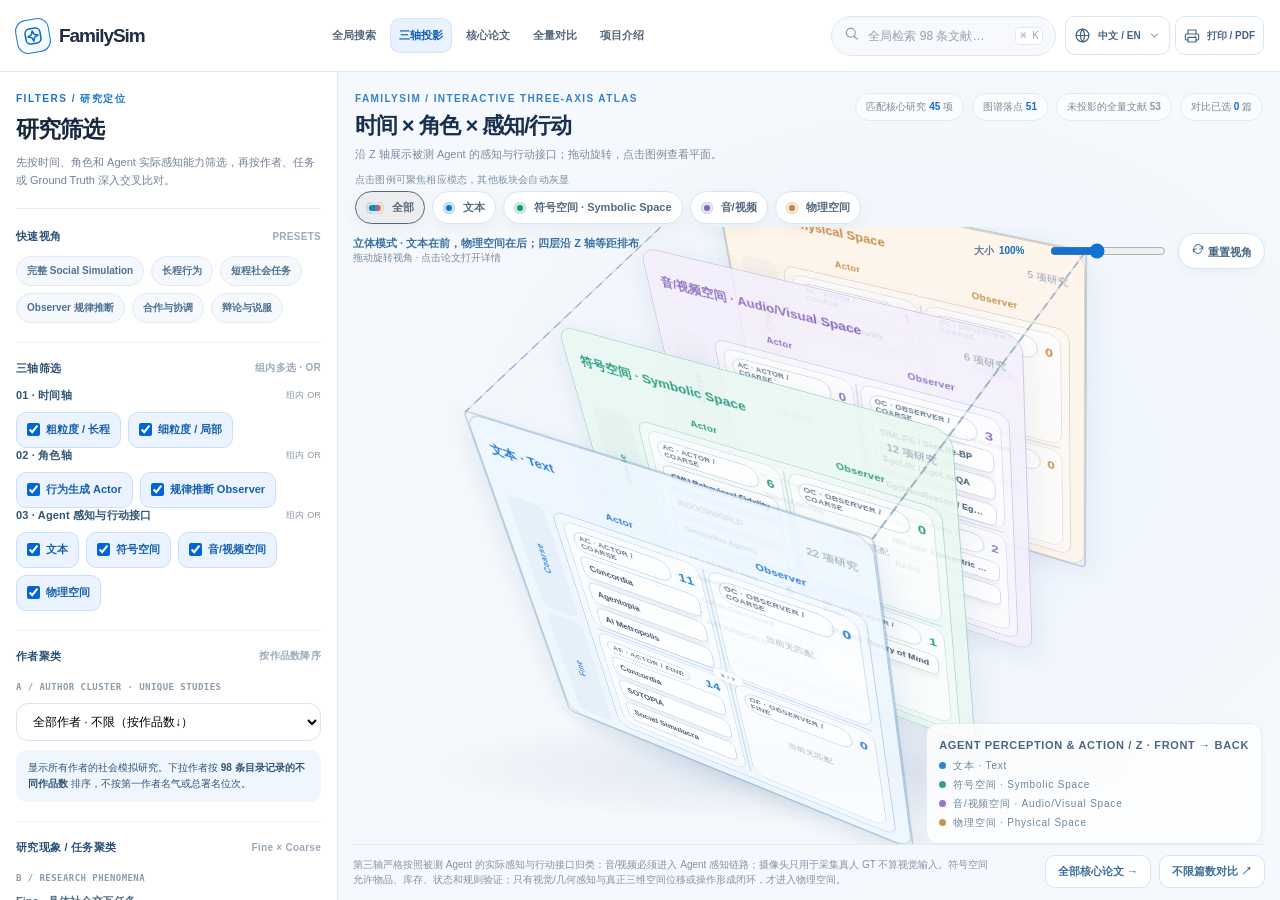
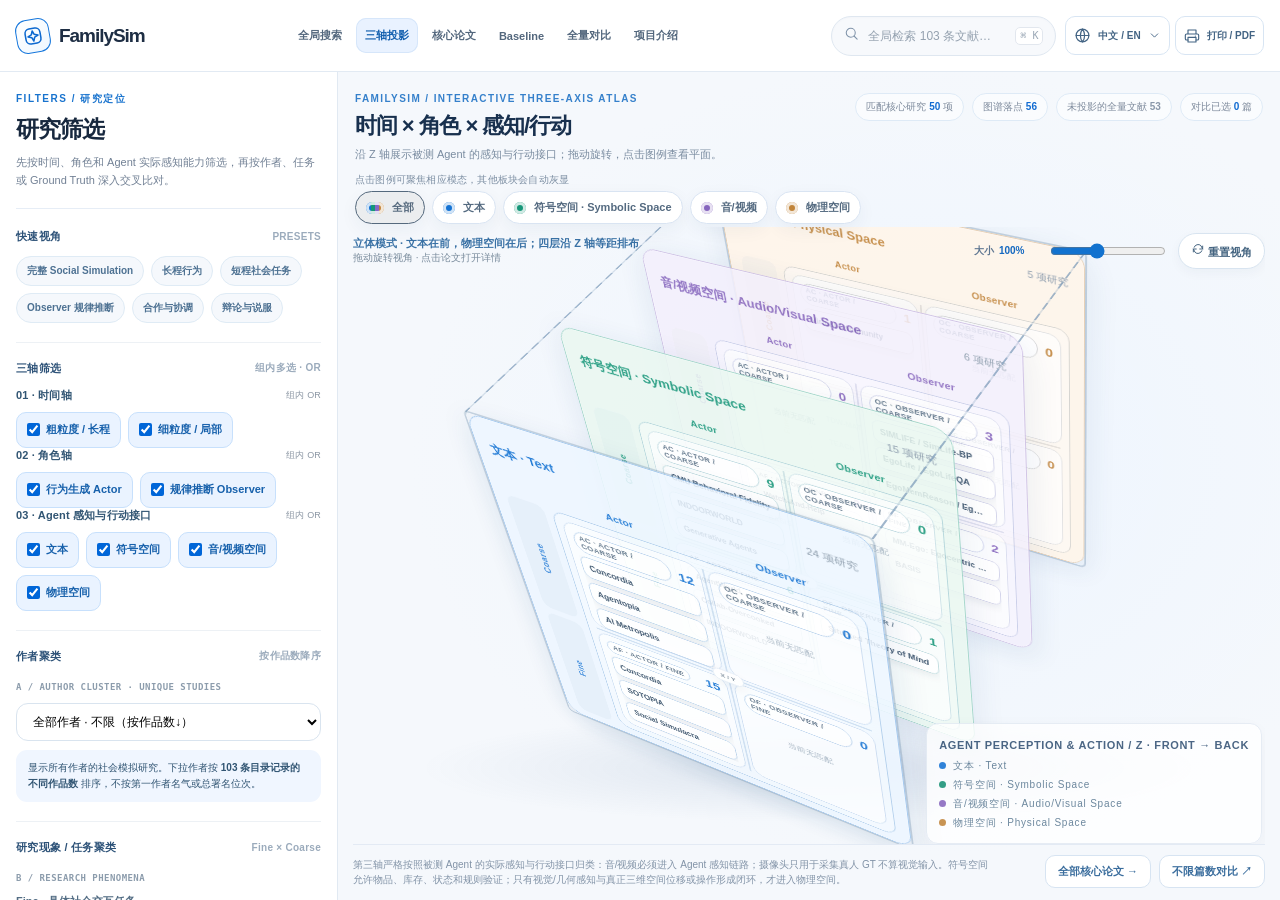
